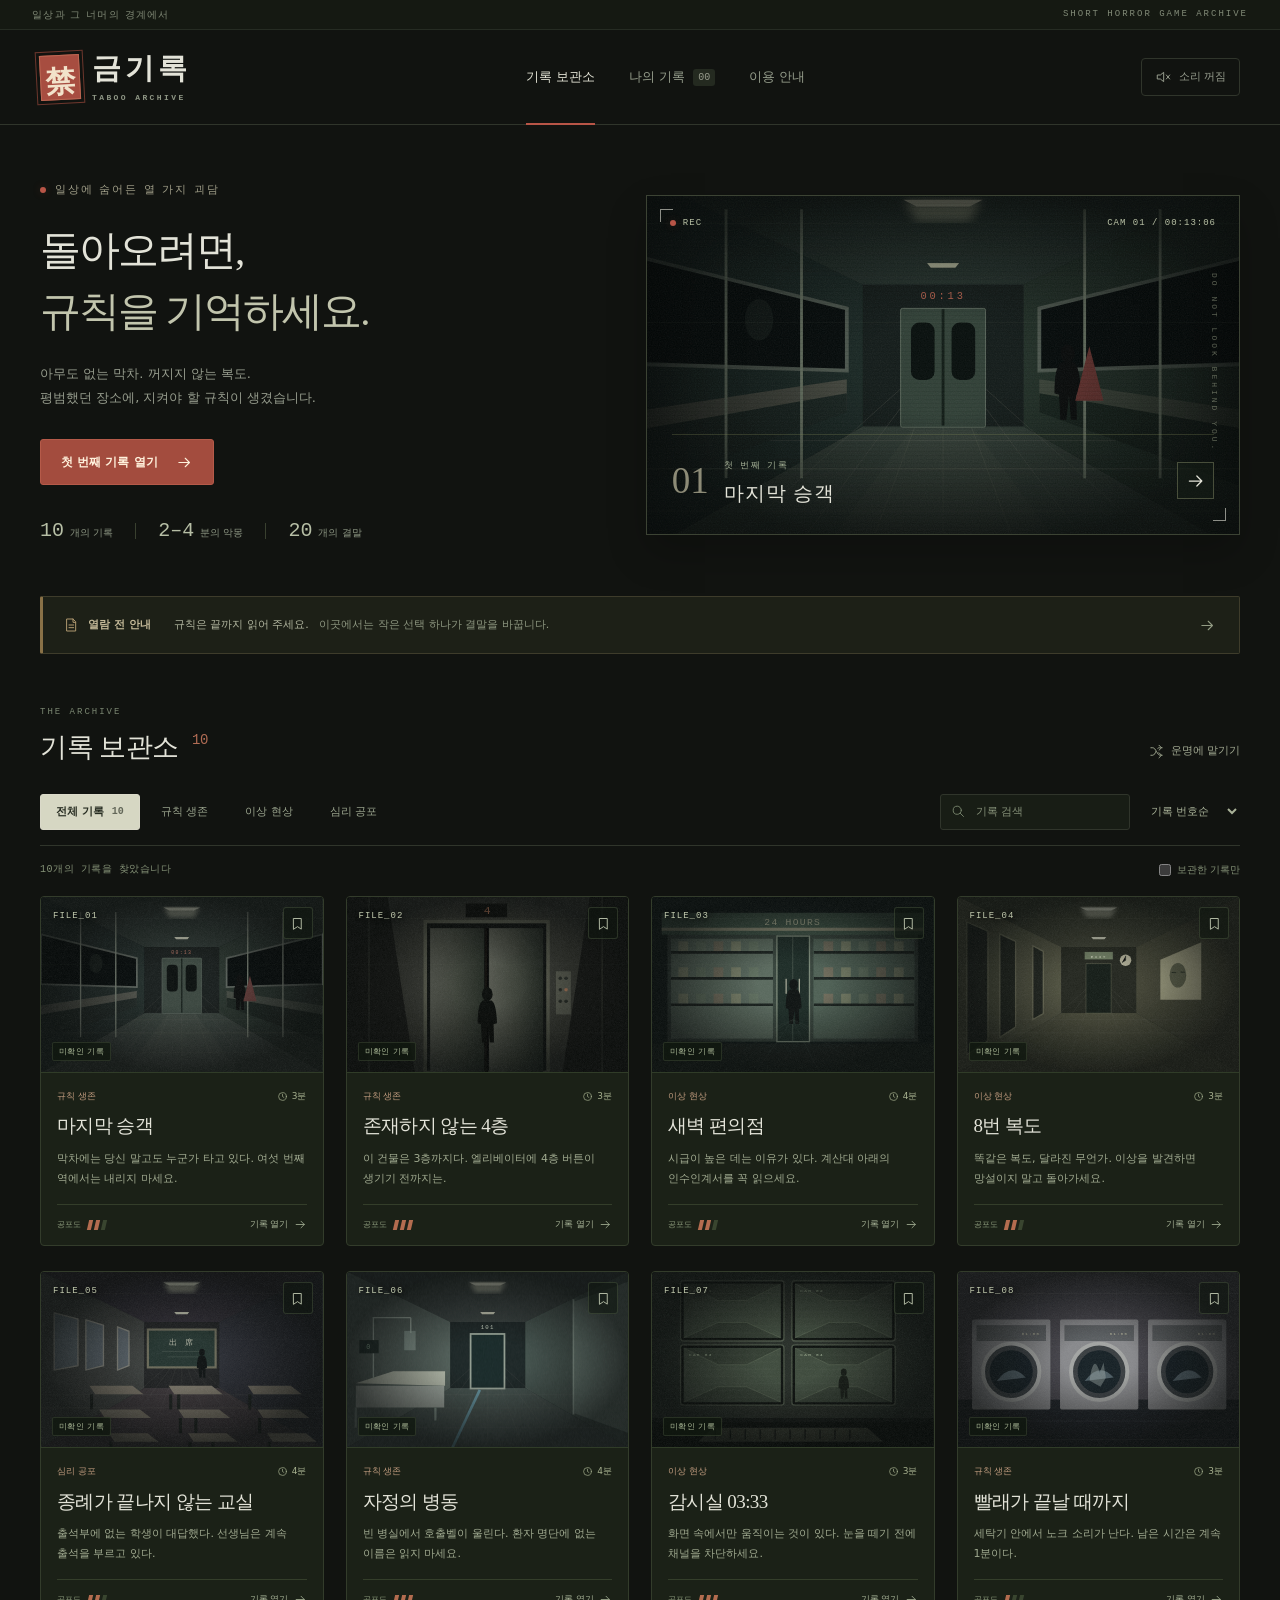
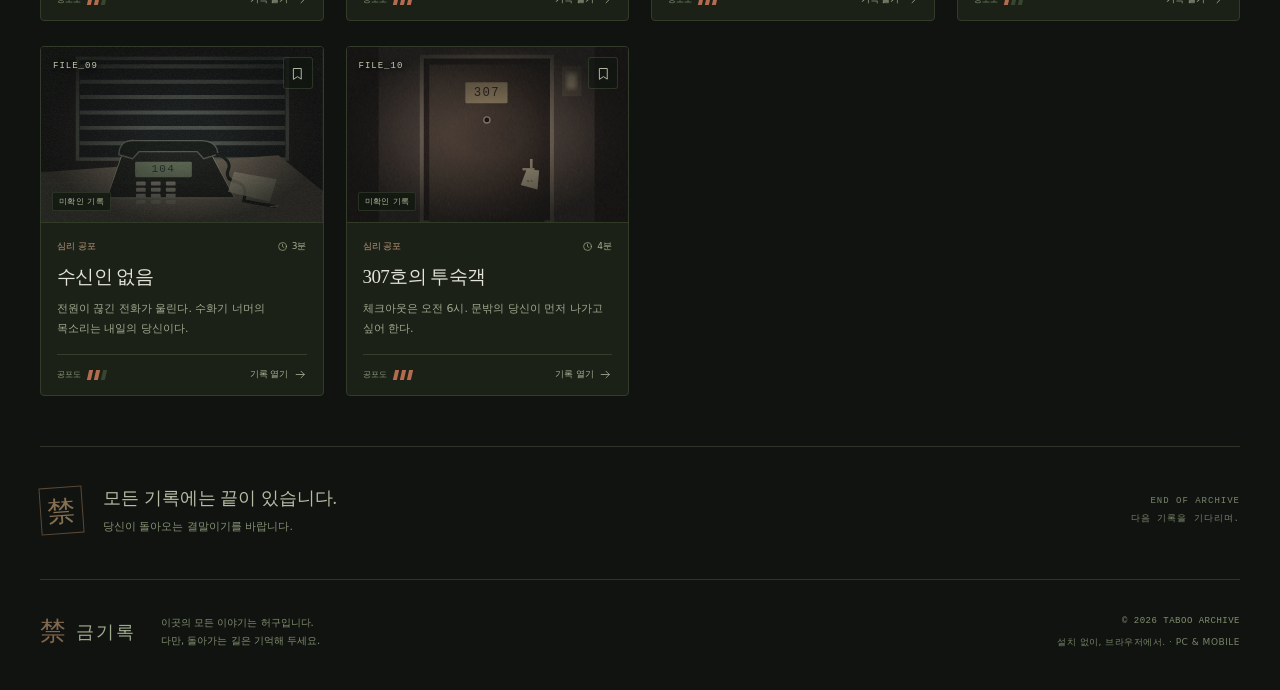
==== play.html @ 71f7e5e2 "Publish Taboo Archive with ten short horror games" ====
<!doctype html>
<html lang="ko">
<head>
  <meta charset="UTF-8">
  <meta name="viewport" content="width=device-width, initial-scale=1">
  <meta name="theme-color" content="#111210">
  <meta name="description" content="금기록. 돌아오려면 규칙을 기억하세요. 설치 없이 즐기는 열 가지 짧은 나폴리탄 공포게임.">
  <title>금기록 — 돌아오려면, 규칙을 기억하세요.</title>
  <link rel="icon" href="data:image/svg+xml,%3Csvg%20xmlns%3D%22http%3A%2F%2Fwww.w3.org%2F2000%2Fsvg%22%20viewBox%3D%220%200%2064%2064%22%3E%3Crect%20width%3D%2264%22%20height%3D%2264%22%20rx%3D%2212%22%20fill%3D%22%23171916%22%2F%3E%3Crect%20x%3D%2210%22%20y%3D%2210%22%20width%3D%2244%22%20height%3D%2244%22%20rx%3D%222%22%20fill%3D%22%23a4493d%22%2F%3E%3Ctext%20x%3D%2232%22%20y%3D%2243%22%20fill%3D%22%23eee5cf%22%20font-size%3D%2234%22%20text-anchor%3D%22middle%22%20font-family%3D%22serif%22%3E%E7%A6%81%3C%2Ftext%3E%3C%2Fsvg%3E%0A">
  <style>@charset "UTF-8";
:root{color-scheme:dark;--bg:#111310;--panel:#191c17;--paper:#d7d2bd;--text:#e3e3d8;--muted:#969c8d;--dim:#777f70;--line:#30352b;--red:#b85547;--red-bright:#d27461;--serif:"Noto Serif KR","Batang","바탕",Georgia,serif;--sans:"Pretendard","Noto Sans KR","Malgun Gothic",system-ui,sans-serif;--mono:Consolas,"Courier New",monospace}
*{box-sizing:border-box}
html{scroll-behavior:smooth;scroll-padding-top:24px}
body{margin:0;background:var(--bg);color:var(--text);font-family:var(--sans);font-size:14px;line-height:1.7;word-break:keep-all;overflow-wrap:anywhere}
button,input,select{font:inherit}
button,a,input,select,summary{-webkit-tap-highlight-color:transparent}
button,a{touch-action:manipulation}
button{color:inherit;cursor:pointer}
a{color:inherit;text-decoration:none}
button{border:0;background:none}
button:disabled{cursor:default;opacity:.4}
button:not(:disabled),a{transition:color .18s,background .18s,border-color .18s,transform .18s}
button:focus-visible,a:focus-visible,input:focus-visible,select:focus-visible,summary:focus-visible{outline:2px solid var(--red-bright);outline-offset:5px}
[tabindex="-1"]:focus{outline:none}
[hidden]{display:none!important}
::selection{background:#743b34;color:#fff}
h1,h2,h3,p{margin:0}
.icon{width:20px;height:20px;flex-shrink:0;vertical-align:middle}
.sr-only{position:absolute;width:1px;height:1px;padding:0;margin:-1px;overflow:hidden;clip:rect(0,0,0,0);white-space:nowrap;border:0}
.skip-link{position:fixed;top:-100px;left:12px;z-index:100;background:var(--paper);color:#111;padding:12px}.skip-link:focus{top:12px}
.topline{height:30px;border-bottom:1px solid #262c23;padding:0 max(32px,calc((100vw - 1240px)/2));display:flex;justify-content:space-between;align-items:center;color:#818a77;font-size:10px;letter-spacing:1.3px;background:#151912}.topline span:last-child{font-family:var(--mono);font-size:9px;letter-spacing:2px}
.site-header{border-bottom:1px solid var(--line)}
.header-inner{max-width:1240px;margin:auto;min-height:94px;display:flex;align-items:center;justify-content:space-between;gap:36px}
.brand{display:flex;gap:12px;align-items:center;flex-shrink:0}.brand-seal{width:40px;height:45px;display:grid;place-items:center;background:#a74d40;color:#f2e2ca;font-family:var(--serif);font-weight:700;font-size:30px;transform:rotate(-3deg);border:1px solid #bb6753;outline:1px solid #6e372d;outline-offset:3px}.brand-name{display:block;font-family:var(--serif);font-size:29px;font-weight:700;line-height:1.15;letter-spacing:4px}.brand-name small{display:block;font-family:var(--mono);font-size:8px;color:#8f9785;letter-spacing:2.4px;margin-top:8px}
.main-nav{display:flex;gap:34px;align-items:center;height:94px}.main-nav>a,.main-nav>button{display:flex;align-items:center;gap:8px;height:100%;padding:0;font-size:13px;color:#969e8c;position:relative}.main-nav .active{color:#e5e5d7}.main-nav .active:after{content:"";position:absolute;bottom:-1px;left:0;right:0;height:2px;background:var(--red)}.main-nav>button:hover,.main-nav>a:hover{color:var(--text)}.main-nav #collection-count{font-family:var(--mono);color:#979b8c;font-size:10px;background:#242a20;border-radius:3px;padding:0 5px}
.sound-button{border:1px solid var(--line);padding:9px 13px;border-radius:4px;font-size:11px;display:flex;gap:8px;align-items:center;color:var(--muted)}.sound-button .icon{width:16px;height:16px}.sound-button[aria-pressed="true"]{color:var(--paper);border-color:#7b5643}.sound-button:hover{background:#23271e}
.home-wrap{max-width:1240px;margin:auto}.hero{display:grid;grid-template-columns:1fr 1.05fr;gap:60px;align-items:center;padding:56px 0 48px}.eyebrow{font-family:var(--mono);font-size:10px;letter-spacing:2px;color:var(--muted);display:flex;align-items:center;gap:9px}.hero-copy>.eyebrow{font-family:var(--sans);font-size:11px;letter-spacing:2px;color:#a19f89}.red-dot{display:inline-block;width:6px;height:6px;flex-shrink:0;border-radius:50%;background:var(--red);box-shadow:0 0 9px #b24e3c35}.hero h1{font-family:var(--serif);font-size:47px;letter-spacing:-2px;font-weight:500;line-height:1.5;margin:20px 0 19px}.hero h1 em{font-style:normal;color:#c2c5ad}.hero-copy>p{font-size:13px;line-height:1.9;color:var(--muted)}.hero-actions{display:flex;align-items:center;gap:18px;margin-top:28px}.button{display:inline-flex;align-items:center;justify-content:center;gap:18px;min-height:45px;padding:12px 20px;border:1px solid transparent;border-radius:3px;font-size:12px;font-weight:600}.button .icon{width:17px;height:17px}.primary{background:#a34c3e;border-color:#b55a49;color:#fff1dc}.primary:hover:not(:disabled){background:#b85c49;box-shadow:0 4px 20px #0003}.secondary{background:#262d21;border-color:#46503c;color:#d3d8c3}.secondary:hover:not(:disabled){background:#35402c;border-color:#6f775f}.full{width:100%}.hero-note{font-size:10px;color:#858d7b;display:flex;align-items:center;gap:6px}.hero-note .icon{width:13px;height:13px}.hero-stats{display:flex;align-items:center;gap:22px;margin-top:29px}.hero-stats>div{display:flex;align-items:baseline;gap:6px}.hero-stats strong{font-family:var(--mono);font-size:20px;font-weight:400;color:#b6bea5}.hero-stats span:not(.stat-divider){font-size:10px;color:#8c9582}.stat-divider{height:16px;width:1px;background:#39402f}
.hero-visual{position:relative;height:363px;overflow:hidden;border:1px solid #3c4334;box-shadow:0 18px 38px #0003;background:#202d24}.scene-art{display:block;width:100%;height:100%}.hero-visual>.scene-art{position:absolute;inset:0;filter:brightness(.9);transform:scale(1.02)}.hero-visual:after{content:"";position:absolute;inset:0;pointer-events:none;background:repeating-linear-gradient(transparent 0px,transparent 3px,#05080522 4px);box-shadow:inset 0 0 90px #0007}.hero-image-top{position:absolute;z-index:1;top:20px;left:23px;right:23px;display:flex;justify-content:space-between;color:#b9c1a5;font-family:var(--mono);font-size:9px;letter-spacing:1px}.hero-image-top>span:first-child{display:flex;align-items:center;gap:7px}.crosshair{position:absolute;width:13px;height:13px;z-index:1;border-color:#969e77;opacity:.6}.top-left{left:13px;top:13px;border-top:1px solid;border-left:1px solid}.bottom-right{right:13px;bottom:13px;border-bottom:1px solid;border-right:1px solid}.hero-annotation{position:absolute;z-index:2;left:25px;right:25px;bottom:24px;display:flex;align-items:center;gap:15px;border-top:1px solid #777d514f;padding-top:17px}.hero-annotation>span{font-family:var(--serif);font-size:37px;line-height:1;color:#c3bea2;opacity:.7}.hero-annotation small{font-size:9px;color:#a3af95;letter-spacing:2px}.hero-annotation strong{display:block;font-family:var(--serif);font-size:20px;font-weight:400;letter-spacing:1px}.hero-annotation a{margin-left:auto;width:37px;height:37px;border:1px solid #787e5f88;display:grid;place-items:center;background:#171e1677}.hero-annotation a:hover{background:#4b4430}.image-side-note{position:absolute;right:18px;top:77px;writing-mode:vertical-rl;font-family:var(--mono);color:#9fa78d;font-size:8px;letter-spacing:3px;opacity:.65}
.notice{display:flex;gap:23px;align-items:center;min-height:58px;border:1px solid #3e3c2b;border-left:3px solid #897147;border-radius:2px;background:#1d2017;padding:12px 20px}.notice-label{display:flex;gap:9px;align-items:center;font-size:11px;font-weight:600;white-space:nowrap;color:#c3b898}.notice-label .icon{width:16px;height:16px;color:#ae976e}.notice p{font-size:11px;color:#b1b59f}.notice p span{color:#8d9680;margin-left:7px}.notice>button{margin-left:auto;padding:3px;color:#939c84}.notice>button .icon{width:17px;height:17px}
.archive{padding-top:51px}.section-heading{display:flex;justify-content:space-between;align-items:flex-end;gap:16px;margin-bottom:27px}.section-heading .eyebrow{font-size:9px;letter-spacing:2px;color:#7a8671;margin-bottom:8px}.section-heading h2{font-family:var(--serif);font-size:27px;font-weight:500;letter-spacing:-.5px;line-height:1.4}.section-heading h2 span{font-family:var(--mono);font-size:14px;color:#b16c54;vertical-align:top;margin-left:7px;line-height:1.7}.random-button{display:flex;align-items:center;gap:7px;color:#a1a891;font-size:11px;padding:6px 0}.random-button .icon{width:15px;height:15px}.random-button:hover{color:#e2ddc6}
.archive-toolbar{display:flex;justify-content:space-between;gap:16px;padding-bottom:15px;border-bottom:1px solid var(--line)}.filter-tabs{display:flex;gap:5px;flex-wrap:wrap}.filter-tabs>button{border:1px solid transparent;padding:8px 15px;border-radius:3px;font-size:11px;color:#9ba58e;display:flex;align-items:center;gap:8px}.filter-tabs>button.selected{background:#d6d7c3;color:#252b20;border-color:#dad9c9;font-weight:700}.filter-tabs>button:not(.selected):hover{background:#252c20}.filter-tabs>button span{font-family:var(--mono);font-size:10px;opacity:.65}.catalog-tools{display:flex;gap:14px;align-items:center}.search-box{display:flex;align-items:center;gap:8px;border:1px solid var(--line);padding:7px 10px;border-radius:3px;background:#181d15;max-width:190px}.search-box .icon{width:15px;height:15px;color:#79866d}.search-box input{width:100%;min-width:0;border:none;background:none;color:var(--text);font-size:11px;outline:none}.search-box:focus-within{border-color:#9d634d}.search-box input::placeholder{color:#859078}.sort-label select{background:var(--bg);color:#a9b298;border:0;padding:6px 3px;font-size:11px;cursor:pointer}.filter-summary{display:flex;align-items:center;justify-content:space-between;padding:15px 0 18px;gap:12px;color:#849176;font-size:10px}.filter-summary p{font-family:var(--mono);letter-spacing:.5px}.saved-filter{display:flex;gap:6px;align-items:center;cursor:pointer}.saved-filter input{accent-color:#ae5e46;width:12px;height:12px;margin:0}
.game-grid{display:grid;grid-template-columns:repeat(4,minmax(0,1fr));gap:25px 22px}.game-card{border:1px solid #333c2b;border-radius:4px;background:#1b2117;overflow:hidden;position:relative;transition:border-color .2s,transform .2s,box-shadow .2s}.game-card:hover{border-color:#727d5c;transform:translateY(-4px);box-shadow:0 14px 24px #0002}.card-picture{position:relative;aspect-ratio:1.6;overflow:hidden;background:#162016;border-bottom:1px solid #303c28}.art-link{display:block;width:100%;height:100%}.card-picture .scene-art{transition:transform .6s,filter .6s;filter:saturate(.7)}.game-card:hover .scene-art{transform:scale(1.055);filter:saturate(.95) brightness(1.15)}.file-number{position:absolute;top:12px;left:12px;color:#c1c9ad;font-family:var(--mono);font-size:9px;letter-spacing:1px;text-shadow:1px 1px 5px #000}.bookmark-button{display:grid;place-items:center;width:30px;height:32px;background:#10170f88;color:#b9c2aa;border:1px solid #74866444;border-radius:3px}.bookmark-button:hover,.bookmark-button.saved{color:#e4b68c;background:#463a25cc;border-color:#a08a5799}.bookmark-button.saved .icon{fill:#80633e88}.bookmark-button .icon{width:15px;height:15px}.card-picture .bookmark-button{position:absolute;right:10px;top:10px}.card-status{position:absolute;left:11px;bottom:11px;font-size:8px;letter-spacing:.4px;padding:2px 6px;background:#11190fbf;color:#acba98;border:1px solid #7d8a6338;border-radius:2px;pointer-events:none}.card-status.is-clear{color:#beca8b;background:#2b3c20e6}.picture-arrow{position:absolute;right:13px;bottom:11px;color:#d5d9ba;opacity:0;transform:translateX(-5px);transition:.2s;pointer-events:none}.game-card:hover .picture-arrow{opacity:1;transform:none}.card-body{padding:16px 16px 13px}.card-meta{display:flex;align-items:center;justify-content:space-between;font-size:9px;color:#a7b18f;margin-bottom:8px}.card-meta>span:first-child{color:#c19c7f}.card-meta>span:last-child{display:flex;align-items:center;gap:4px}.card-meta .icon{width:11px;height:11px}.card-body h3{font-family:var(--serif);font-size:19px;font-weight:500;line-height:1.45;letter-spacing:-.6px;margin-bottom:9px}.card-body h3 a:after{content:"";position:absolute;inset:0;z-index:1}.card-picture .bookmark-button{z-index:2}.card-body>p{font-size:11px;color:#a0aa90;line-height:1.8;min-height:40px;display:-webkit-box;-webkit-line-clamp:2;-webkit-box-orient:vertical;overflow:hidden}.card-bottom{margin-top:15px;padding-top:12px;border-top:1px solid #343e2a;display:flex;align-items:center;justify-content:space-between;gap:8px}.fear{display:flex;align-items:center;gap:3px}.fear-label{font-size:8px;color:#8a997a;margin-right:4px}.fear i{display:block;width:4px;height:10px;background:#39452f;transform:skew(-13deg)}.fear i.filled{background:#b36c4f}.play-link{display:flex;align-items:center;gap:5px;font-size:9px;color:#a7b397}.play-link .icon{width:13px;height:13px}
.archive-bottom{border-top:1px solid var(--line);margin-top:50px;padding:36px 0 42px;display:flex;gap:20px;align-items:center}.seal-outline{display:grid;place-items:center;border:1px solid #5b4936;color:#867052;width:43px;height:47px;font-family:var(--serif);font-size:28px;transform:rotate(-4deg)}.archive-bottom h2{font-family:var(--serif);font-size:18px;font-weight:400;color:#b6bda5;margin-bottom:4px}.archive-bottom p{font-size:11px;color:#859274}.bottom-label{margin-left:auto;font-family:var(--mono);font-size:9px;letter-spacing:1px;line-height:2;color:#79866c;text-align:right}.site-footer{border-top:1px solid var(--line);max-width:1240px;margin:auto;padding:30px 0 36px;display:flex;align-items:center;gap:25px;color:#82916f}.footer-brand{font-family:var(--serif);font-size:26px;color:#81674d;display:flex;align-items:center;gap:10px}.footer-brand span{font-size:18px;color:#9faa8c;letter-spacing:2px}.site-footer p{font-size:10px;line-height:1.8}.site-footer>div{margin-left:auto;text-align:right;font-family:var(--mono);font-size:9px;letter-spacing:.5px}.site-footer small{display:block;font-family:var(--sans);font-size:9px;margin-top:6px;color:#778567}
.empty-state{grid-column:1/-1;text-align:center;border:1px dashed #445237;padding:55px 20px;color:var(--muted)}.empty-state>span{display:block;font-family:var(--serif);font-size:38px;color:#ad7d5a}.empty-state h3{font-size:17px;font-weight:500;margin:8px 0}.empty-state p{font-size:12px;margin-bottom:20px}.loading,.noscript{padding:70px;text-align:center}.storage-warning{background:#3d3020;color:#e4d2a8;padding:12px 24px;font-size:12px;text-align:center}.toast{position:fixed;bottom:24px;left:50%;transform:translateX(-50%);background:#d9d8be;color:#222a1c;border:1px solid #ede7cd;border-radius:4px;padding:11px 22px;font-size:12px;box-shadow:0 6px 30px #0006;z-index:30;max-width:calc(100vw - 32px);text-align:center}
/* The playable archive: a screen and the paper rules always within reach. */
.game-wrap{max-width:1140px;margin:auto;padding:29px 0 55px}.game-breadcrumb{display:flex;justify-content:space-between;align-items:center;color:#95a480;font-size:11px;margin-bottom:26px;gap:16px}.game-breadcrumb a{display:flex;gap:7px;align-items:center}.game-breadcrumb a:hover{color:#e4e0c7}.game-breadcrumb .icon{width:15px;height:15px}.game-breadcrumb>span{font-family:var(--mono);font-size:9px;letter-spacing:1px;color:#7e9069}.game-heading{display:flex;align-items:center;justify-content:space-between;margin-bottom:25px}.game-heading h1{font-family:var(--serif);font-weight:500;font-size:32px;letter-spacing:-1px;margin-top:7px}.game-heading .eyebrow{font-family:var(--sans);font-size:10px;color:#b29272;letter-spacing:1px}.game-heading .eyebrow span{color:#58644b;margin:0 3px}.game-heading .bookmark-button{width:38px;height:40px}.game-layout{display:grid;grid-template-columns:minmax(0,1fr) 315px;gap:30px;align-items:start}.game-stage{aspect-ratio:1.9;position:relative;overflow:hidden;border:1px solid #48513a;border-bottom:none;background:#19231a}.game-stage:after{content:"";pointer-events:none;position:absolute;inset:0;background:repeating-linear-gradient(transparent,transparent 3px,#090f0720 4px);box-shadow:inset 0 0 50px #02060277}.game-stage>.scene-art{position:absolute;inset:0}.stage-top,.stage-bottom{position:absolute;z-index:1;left:18px;right:18px;display:flex;align-items:center;justify-content:space-between;gap:10px;color:#c1caad;font-size:9px;letter-spacing:1px;text-shadow:1px 2px 5px #000;font-family:var(--mono)}.stage-top{top:15px}.stage-top>span:first-child{display:flex;align-items:center;gap:7px}.stage-top>span:last-child{font-family:var(--sans);font-size:10px}.stage-bottom{bottom:15px;color:#aab895}.stage-finished .scene-art{filter:saturate(.45)}.progress-track{height:3px;background:#2e3c26}.progress-track>span{display:block;height:100%;background:#ac6d4b;transition:width .4s}.story-panel{border:1px solid #394730;border-top:none;background:#1b2418;padding:30px}.story-panel>.eyebrow{font-size:9px;color:#a39371;letter-spacing:2px;margin-bottom:12px}.story-panel h2{font-family:var(--serif);font-weight:500;font-size:24px;line-height:1.5;letter-spacing:-.5px;margin-bottom:17px}.story-text{font-size:14px;line-height:2;color:#bac5a8;margin-bottom:24px}.intro-note{padding:13px 15px;background:#27301f;border:1px solid #414b32;color:#abbc93;font-size:11px;display:flex;align-items:flex-start;gap:9px;margin:25px 0 20px}.intro-note .icon{width:16px;height:16px;margin-top:2px}.control-note{font-size:10px;color:#8b9c76;text-align:center;margin-top:14px}.game-bottom-note{font-size:10px;color:#91a079;margin-top:14px;display:flex;align-items:center;gap:7px;flex-wrap:wrap}.game-bottom-note .icon{width:14px;height:14px}.game-bottom-note .text-button{margin-left:auto}.text-button{font-size:11px;color:#a7b88e;text-decoration:underline;text-underline-offset:4px;padding:4px 0}.text-button:hover:not(:disabled){color:#e0dfbb}
.rules-panel details{border:1px solid #666449;background:#d2cbb0;color:#323b28}.rules-panel summary{padding:13px 18px;display:flex;align-items:center;gap:9px;font-size:12px;font-weight:600;cursor:pointer;list-style:none;border-bottom:1px solid #a8a082;background:#c3bea3}.rules-panel summary::-webkit-details-marker{display:none}.rules-panel summary>.icon{width:16px;height:16px}.rules-panel summary>span{margin-left:auto;font-size:20px;line-height:1}.rules-panel details:not([open]) summary>span{font-size:0}.rules-panel details:not([open]) summary>span:after{content:"+";font-size:20px}.rule-sheet{padding:25px 24px 55px;position:relative;background:repeating-linear-gradient(transparent,transparent 27px,#756c4010 28px)}.paper-label{font-family:var(--mono);font-size:9px;letter-spacing:1px;color:#6b6a4d}.rule-sheet h2{font-family:var(--serif);font-size:21px;line-height:1.6;margin:17px 0 20px;font-weight:700}.rule-sheet h2 em{font-style:normal;font-weight:400;font-size:18px;color:#695b3d}.rule-sheet ol{padding:0;margin:0;list-style:none;counter-reset:rule}.rule-sheet li{counter-increment:rule;position:relative;padding-left:25px;margin:0 0 20px;font-size:12px;line-height:1.9;color:#3e462e}.rule-sheet li:before{content:counter(rule,decimal-leading-zero);position:absolute;left:0;top:3px;font-family:var(--mono);font-size:10px;color:#8f4a37}.rule-footnote{border-top:1px dashed #8a8768;padding-top:15px;font-size:10px;line-height:1.9;color:#696c50}.paper-stamp{position:absolute;bottom:10px;right:20px;transform:rotate(-9deg);border:2px solid #a45b4688;padding:3px 9px;font-family:var(--serif);font-size:13px;font-weight:700;color:#a45b46aa;letter-spacing:3px}
.choice-list{display:grid;gap:9px}.choice-button{display:flex;align-items:center;gap:15px;text-align:left;width:100%;padding:15px 17px;border:1px solid #4c5b3b;background:#242f1e;border-radius:3px;font-size:12px;line-height:1.7;min-height:54px;color:#d0dac0}.choice-button:hover{background:#38452a;border-color:#889663}.choice-number{font-family:var(--mono);font-size:10px;color:#94a379;min-width:18px}.choice-button>.icon{margin-left:auto;width:16px;height:16px;color:#9eac83}.evidence-row{display:flex;flex-wrap:wrap;gap:12px;margin:-2px 0 24px}.evidence-row>div{background:#131e12;border:1px solid #3c4d2e;padding:11px 17px;flex:1;min-width:110px}.evidence-row small{display:block;color:#9ba984;font-size:10px;margin-bottom:4px}.evidence-row strong{font-family:var(--mono);font-weight:400;font-size:16px;color:#dbd7af}.code-form>label,.control-label{display:block;font-size:11px;color:#aebd96;margin-bottom:12px}.code-form>div{display:flex;gap:12px}.code-form input{min-width:0;flex:1;width:100%;border:1px solid #6e7952;background:#111e12;color:#e4d6aa;letter-spacing:12px;font-size:28px;line-height:1.5;padding:8px 15px;font-family:var(--mono)}.code-form input::placeholder{color:#6b7b52;opacity:1}.code-form>p{font-size:10px;color:#9aa983;margin-top:10px}.sequence-slots{display:flex;gap:7px;margin-bottom:18px}.sequence-slots>span{flex:1;min-height:44px;display:grid;place-items:center;border:1px dashed #5b6a45;background:#15200f;color:#869a6b;font-size:11px}.sequence-slots>span.entered{color:#ebdbb4;border-style:solid;border-color:#9e8752;background:#383b22}.sequence-buttons{display:flex;flex-wrap:wrap;gap:8px}.sequence-buttons>button{min-width:54px;flex:1;padding:12px 14px}.sequence-actions{display:flex;align-items:center;justify-content:space-between;margin-top:20px;gap:15px}.inspect-grid{display:grid;grid-template-columns:repeat(2,minmax(0,1fr));gap:10px}.inspect-button{padding:14px;text-align:left;background:#25331e;border:1px solid #4a6036;font-size:13px;color:#c2d3aa;border-radius:3px}.inspect-button>span{display:flex;align-items:center;justify-content:space-between;color:#91a676;font-family:var(--mono);font-size:9px;margin-bottom:9px}.inspect-button .icon{width:17px;height:17px}.inspect-button.selected{background:#44432a;border-color:#b19b60;color:#efe3c0}.inspect-button:hover{border-color:#b1ba87}.inspection-detail{margin:16px 0;padding:16px 18px;background:#141e11;border-left:2px solid #9f9060;min-height:80px;color:#becba6;font-size:12px;line-height:1.9}.feedback-label{color:#becb8f!important}.feedback-label .icon{width:14px;height:14px}.ending{position:relative;text-align:center;padding:15px 0 4px}.ending-stamp{display:table;margin:0 auto 20px;color:#b2c28b;border:2px solid #95ac63;padding:7px 18px;letter-spacing:4px;font-family:var(--serif);font-size:22px;transform:rotate(-5deg);opacity:.9}.lost .ending-stamp{color:#d39375;border-color:#c87c5c}.ending>.eyebrow{justify-content:center;font-size:9px;color:#9bab80;margin:0 0 12px}.ending h2{font-size:28px}.ending .story-text{max-width:510px;margin-left:auto;margin-right:auto}.ending .failure-reason{color:#d1b396}.ending-record{padding:12px 0;border-top:1px solid #455335;border-bottom:1px solid #455335;font-size:11px;color:#a7b790;display:flex;align-items:center;justify-content:center;gap:8px}.ending-record .icon{width:14px;height:14px}.ending-actions{display:flex;justify-content:center;gap:10px;margin-top:23px}.ending-home{display:inline-block;margin-top:18px;color:#a0b282;font-size:11px;text-decoration:underline;text-underline-offset:4px}
dialog{border:1px solid #616c4a;background:#1d2719;color:var(--text);width:min(590px,calc(100vw - 32px));max-height:85dvh;padding:25px 30px 30px;border-radius:5px;box-shadow:0 25px 100px #0008;overflow-y:auto}dialog::backdrop{background:#050904cb;backdrop-filter:blur(5px)}.dialog-top{display:flex;align-items:center;justify-content:space-between;margin-bottom:13px}.dialog-top .eyebrow{font-size:9px;color:#a4ae89}.icon-button{font-size:30px;font-weight:300;width:35px;height:35px;line-height:1;border:1px solid #495738;border-radius:3px;color:#b7c69d}.icon-button:hover{background:#3b472b}dialog h2{font-family:var(--serif);font-size:26px;font-weight:500;margin-bottom:18px}dialog p{font-size:12px;color:#b2c19a;line-height:1.9}.about-list{list-style:none;padding:0;margin:20px 0}.about-list li{border-top:1px solid #415231;padding:15px 0}.about-list strong{display:block;font-size:12px;font-weight:600;color:#d5dbbb;margin-bottom:5px}.about-list span{font-size:11px;color:#adbd94;line-height:1.8}.small-copy{font-size:10px!important;color:#98a77d!important}.dialog-actions{display:flex;gap:12px;margin-top:23px}.collection-stats{display:flex;gap:35px;border-bottom:1px solid #425332;padding-bottom:20px;margin-bottom:6px}.collection-stats strong{display:block;font-family:var(--mono);font-size:31px;font-weight:400;color:#c6cdab}.collection-stats small{font-size:12px;margin-left:4px;color:#889f71}.collection-stats span{font-size:10px;color:#a3b78a}.collection-item{display:flex;gap:15px;align-items:center;border-bottom:1px solid #3a4c2b;padding:13px 0;font-size:12px}.collection-item:hover{background:#2d3c22}.collection-number{font-family:var(--mono);font-size:11px;color:#a59875}.collection-item>span:nth-child(2){flex:1}.collection-item small{display:block;font-size:9px;color:#9ab17e;margin-top:3px}.collection-item>div{display:flex;gap:5px}.ending-dot{padding:3px 6px;font-size:8px;color:#899877;border:1px solid #445535;border-radius:2px}.found-good{border-color:#839a56;background:#3d512a;color:#d0e3a9}.found-lost{border-color:#a16d4d;background:#5c3e28;color:#efbd94}
@media(min-width:1500px){.hero{gap:75px}.hero-visual{height:380px}.hero h1{font-size:49px}}
@media(max-width:1320px){.header-inner,.home-wrap,.site-footer{margin-left:40px;margin-right:40px}.game-wrap{margin-left:40px;margin-right:40px}.hero{gap:40px}.hero h1{font-size:41px}.hero-note{display:none}.hero-visual{height:340px}}
@media(max-width:1050px){.hero{gap:30px}.hero h1{font-size:34px}.hero-visual{height:310px}.hero-stats{gap:13px}.game-grid{grid-template-columns:repeat(3,minmax(0,1fr))}.main-nav{gap:22px}.notice p span{display:none}.game-layout{grid-template-columns:minmax(0,1fr) 280px;gap:20px}.rule-sheet{padding-left:20px;padding-right:20px}.story-panel{padding:24px}.archive-toolbar{flex-wrap:wrap}.catalog-tools{margin-left:auto}.search-box{max-width:160px}}
@media(max-width:760px){.topline{padding:0 22px;height:27px}.topline span:last-child{font-size:7px;letter-spacing:1px}.header-inner,.home-wrap,.site-footer{margin-left:22px;margin-right:22px}.header-inner{gap:16px;min-height:82px;flex-wrap:wrap;position:relative;padding-bottom:40px;padding-top:18px}.brand-seal{width:29px;height:34px;font-size:23px}.brand{gap:10px}.brand-name{font-size:25px}.brand-name small{font-size:7px;letter-spacing:1.7px;margin-top:5px}.main-nav{position:absolute;bottom:0;left:0;right:0;height:37px;gap:27px}.main-nav>a,.main-nav>button{font-size:11px}.sound-button{margin-left:auto;padding:7px 10px;font-size:10px}.hero{grid-template-columns:1fr;gap:29px;padding:31px 0 29px}.hero-copy>.eyebrow{font-size:10px;letter-spacing:1.4px}.hero h1{font-size:38px;line-height:1.45;margin:17px 0 15px;letter-spacing:-1.7px}.hero-copy>p{font-size:12px}.hero-actions{margin-top:21px;gap:12px}.hero-note{display:flex;font-size:9px}.hero-stats{gap:21px;margin-top:24px}.hero-stats strong{font-size:19px}.hero-stats span:not(.stat-divider){font-size:9px}.hero-visual{height:auto;aspect-ratio:1.8}.hero-annotation{left:19px;right:19px;bottom:18px;padding-top:10px}.hero-annotation>span{font-size:30px}.hero-annotation strong{font-size:18px}.hero-annotation small{font-size:8px}.hero-image-top{font-size:8px;top:17px;left:17px;right:17px}.image-side-note{font-size:7px;top:50px}.notice{padding:12px;gap:12px;min-height:55px}.notice-label{font-size:10px;gap:5px}.notice-label .icon{width:14px;height:14px}.notice p{font-size:10px;line-height:1.6}.notice>button{padding:0}.archive{padding-top:32px}.section-heading{margin-bottom:21px}.section-heading h2{font-size:25px}.section-heading .eyebrow{font-size:8px}.random-button{font-size:10px}.archive-toolbar{gap:12px;padding-bottom:13px}.filter-tabs{width:100%;gap:4px;justify-content:space-between}.filter-tabs>button{padding:7px 9px;font-size:10px;gap:4px}.catalog-tools{width:100%;margin-left:0;justify-content:space-between}.search-box{max-width:none;flex:1}.sort-label select{font-size:10px}.filter-summary{padding:12px 0 14px;font-size:9px}.game-grid{grid-template-columns:repeat(2,minmax(0,1fr));gap:17px 12px}.card-body{padding:11px 11px 10px}.card-body h3{font-size:17px;letter-spacing:-.6px;margin-bottom:7px;min-height:25px}.card-body>p{font-size:10px;line-height:1.8;min-height:36px}.card-meta{font-size:8px;margin-bottom:7px}.card-picture{aspect-ratio:1.35}.file-number{font-size:8px;top:9px;left:9px}.card-picture .bookmark-button{width:26px;height:28px;right:7px;top:7px}.card-picture .bookmark-button .icon{width:13px;height:13px}.card-status{font-size:7px;bottom:8px;left:8px;padding:1px 4px}.card-bottom{margin-top:11px;padding-top:9px;gap:4px}.fear-label{font-size:7px;margin-right:2px}.fear i{width:3px;height:8px;gap:2px}.play-link{font-size:8px;gap:3px}.play-link .icon{width:11px;height:11px}.archive-bottom{margin-top:31px;gap:15px;padding:29px 0}.archive-bottom h2{font-size:15px}.archive-bottom p{font-size:10px}.bottom-label{display:none}.seal-outline{width:33px;height:39px;font-size:24px}.site-footer{flex-wrap:wrap;gap:15px;padding-top:23px;padding-bottom:25px}.site-footer>div{width:100%;margin-left:0;text-align:left;display:flex;justify-content:space-between;gap:12px;font-size:8px}.site-footer small{margin-top:0;font-size:8px}.site-footer p{font-size:9px}.footer-brand{font-size:25px}.footer-brand span{font-size:17px}.game-wrap{margin-left:20px;margin-right:20px;padding-top:22px}.game-breadcrumb{font-size:10px;margin-bottom:20px}.game-breadcrumb>span{font-size:8px;max-width:145px;text-align:right}.game-heading h1{font-size:28px}.game-heading{margin-bottom:20px}.game-layout{grid-template-columns:1fr;gap:20px}.rules-panel{grid-row:1}.rules-panel details{background:#d2cbb0}.rules-panel summary{padding:11px 15px}.rule-sheet{padding:18px 20px 43px}.rule-sheet h2{font-size:18px;margin:10px 0 15px}.rule-sheet h2 br{display:none}.rule-sheet h2 em{margin-left:7px;font-size:16px}.rule-sheet li{font-size:12px;margin-bottom:12px}.rule-footnote{font-size:10px}.game-stage{aspect-ratio:1.75}.story-panel{padding:23px 19px}.story-panel h2{font-size:22px}.story-text{font-size:13px;margin-bottom:22px}.stage-top,.stage-bottom{left:13px;right:13px;font-size:8px}.stage-top>span:last-child{font-size:9px}.choice-button{font-size:12px;padding:13px;gap:11px}.choice-number{font-size:9px}.intro-note{font-size:10px;padding:12px}.game-bottom-note{font-size:9px}.game-bottom-note .text-button{font-size:10px}.sequence-buttons .button{padding:10px;font-size:11px}.sequence-slots{gap:4px}.sequence-slots>span{font-size:10px;min-height:39px}.sequence-actions .button{font-size:11px}.ending h2{font-size:24px}.ending-stamp{font-size:20px}.code-form input{font-size:24px}.ending-actions>.button{padding:11px 16px}.collection-item{gap:10px;font-size:11px}dialog{padding:20px}dialog h2{font-size:24px}.collection-number{font-size:10px}.ending-dot{font-size:7px;padding:3px 4px}.collection-stats{gap:25px}.collection-stats strong{font-size:28px}.collection-item>div{gap:3px}}
@media(max-width:370px){.header-inner,.home-wrap,.site-footer{margin-left:16px;margin-right:16px}.hero h1{font-size:33px}.hero-note{display:none}.hero-stats{gap:15px}.card-body{padding:10px 9px}.card-body h3{font-size:15px}.play-link{font-size:7px}.fear-label{display:none}.filter-tabs>button{padding:7px}.card-meta{font-size:7px}.notice-label .icon{display:none}.game-wrap{margin-left:14px;margin-right:14px}.game-heading h1{font-size:24px}.button{padding:12px 15px}.sequence-slots>span{font-size:9px}.collection-item>div{flex-direction:column}}
@media(prefers-reduced-motion:reduce){html{scroll-behavior:auto}*,*:before,*:after{transition:none!important;animation:none!important}.game-card:hover,.game-card:hover .scene-art{transform:none}}
</style>
  
</head>
<body>
  <a href="#content" class="skip-link">본문으로 건너뛰기</a>
  <div class="topline"><span>일상과 그 너머의 경계에서</span><span>SHORT HORROR GAME ARCHIVE</span></div>
  <header class="site-header">
    <div class="header-inner">
      <a class="brand" href="#" aria-label="금기록 홈"><span class="brand-seal" aria-hidden="true">禁</span><span class="brand-name">금기록<small>TABOO ARCHIVE</small></span></a>
      <nav class="main-nav" aria-label="주 메뉴"><a class="active" id="archive-link" href="#">기록 보관소</a><button id="collection-button" type="button">나의 기록 <span id="collection-count">00</span></button><button id="about-button" type="button">이용 안내</button></nav>
      <button class="sound-button" id="sound-button" type="button" aria-pressed="false" aria-label="환경음 켜기"></button>
    </div>
  </header>
  <div id="storage-warning" class="storage-warning" role="status" hidden></div>
  <main id="content" tabindex="-1"><p class="loading">기록을 불러오고 있습니다.</p></main>
  <footer class="site-footer"><a class="footer-brand" href="#">禁 <span>금기록</span></a><p>이곳의 모든 이야기는 허구입니다.<br>다만, 돌아가는 길은 기억해 두세요.</p><div><span>© 2026 TABOO ARCHIVE</span><small>설치 없이, 브라우저에서. · PC & MOBILE</small></div></footer>
  <dialog id="info-dialog" aria-labelledby="dialog-title"><div class="dialog-top"><span class="eyebrow">TABOO ARCHIVE</span><button id="close-dialog" class="icon-button" aria-label="닫기" type="button">×</button></div><div id="dialog-content"></div></dialog>
  <div id="toast" class="toast" role="status" hidden></div>
  <noscript><p class="noscript">게임을 실행하려면 브라우저의 JavaScript를 켜 주세요.</p></noscript>
<script type="module">// Stories, observations and rules are original. Choices resolve locally in the browser.
const choice = (title, text, options, answer, success, failure, evidence = []) => ({ type: 'choice', title, text, options: options.map(([id, label]) => ({ id, label })), answer, success, failure, evidence });
const code = (title, text, answer, success, failure, evidence = []) => ({ type: 'code', title, text, answer, success, failure, evidence });
const sequence = (title, text, options, answer, success, failure) => ({ type: 'sequence', title, text, options: options.map(([id, label]) => ({ id, label })), answer, success, failure });
const inspect = (title, text, objects, answer, success, failure) => ({ type: 'inspect', title, text, objects: objects.map(([id, label, detail]) => ({ id, label, detail })), answer, success, failure });

const games = [
  {
    id: 'last-train', number: '01', title: '마지막 승객', subtitle: 'THE LAST PASSENGER', category: '규칙 생존', minutes: 3, fear: 2, location: '무명역 · 00:13', scene: 'train', accent: '#9c403d',
    summary: '막차에는 당신 말고도 누군가 타고 있다. 여섯 번째 역에서는 내리지 마세요.',
    intro: '야근을 마치고 올라탄 막차. 객차에는 아무도 없는데 맞은편 좌석이 천천히 꺼진다. 창문에 붙은 안내문 끝에는 누군가 손톱으로 쓴 문장이 있다. “이것만 지키면 집에 갈 수 있어.”',
    rules: ['문이 닫힌 뒤 이름을 부르는 소리에는 대답하지 마세요.', '차창에 승객이 비치면 눈을 감으세요. 빈 좌석을 확인하지 마세요.', '역 이름이 없는 승강장과 여섯 번째 역에서는 내리지 마세요.', '빨간 우산을 든 승객이 타면 자리를 비우고 서 있으세요.', '일곱 번째 역의 초록색 출구에서만 내리세요.'],
    rounds: [
      choice('01: 이름을 부르는 방송', '스피커가 지직거린다. 안내 방송이 아주 정확하게 당신의 이름을 부른다. “분실물을 찾아가세요.”', [['answer','대답하고 분실물을 묻는다'],['quiet','입을 다문 채 기다린다'],['driver','운전실로 향한다']], 'quiet', '방송은 다른 이름을 부르기 시작했다. 다행히 당신의 이름은 잊은 것 같다.', '“확인되었습니다.” 방송이 답한다. 이제 모든 좌석에 당신의 이름이 적혀 있다.'),
      choice('02: 차창 속의 자리', '앞에는 아무도 없다. 검은 차창 속에서만 한 여자가 당신 옆에 앉아 있다. 그녀가 천천히 고개를 돌린다.', [['close','눈을 감는다'],['look','옆자리를 확인한다'],['wave','차창 속 여자에게 손을 흔든다']], 'close', '차가운 머리카락이 손등을 스치고 사라졌다. 눈을 뜨자 터널이 끝나 있다.', '옆자리에는 아무도 없다. 다시 차창을 보자 여자는 당신의 자리에 앉아 있다.'),
      choice('03: 여섯 번째 정차', '여섯 번째 역. 문이 열리고 익숙한 집 앞 골목이 보인다. 역명판에는 아무 글자도 없다.', [['exit','집이 보이니 내린다'],['stay','객차 안에서 기다린다'],['call','승강장에 대고 누군가를 부른다']], 'stay', '문 너머의 골목이 종이처럼 접혔다. 열차가 다시 움직인다.', '발을 내딛자 골목이 꺼진다. 돌아보니 열차 대신 긴 식탁이 놓여 있다.', [{label:'정차 횟수',value:'06'},{label:'역명판',value:'이름 없음'}]),
      choice('04: 젖지 않은 우산', '다음 터널에서 열차가 멈춘다. 빨간 우산을 든 사람이 닫힌 문을 통과한다. 당신의 좌석 번호를 보고 있다.', [['umbrella','우산을 받아 준다'],['sit','고개를 숙이고 앉아 있는다'],['stand','자리를 비우고 손잡이를 잡는다']], 'stand', '그는 당신이 앉았던 자리에 우산을 세웠다. 우산 끝에서 역 이름들이 쏟아진다.', '“예약된 자리입니다.” 무릎 아래부터 당신의 몸이 좌석 안으로 가라앉는다.'),
      choice('05: 귀가', '일곱 번째 역. 초록색 출구 표시가 켜진다. 뒤에서 익숙한 목소리가 “같이 가”라고 말한다.', [['leave','뒤를 보지 않고 초록색 출구로 나간다'],['wait','목소리의 주인을 기다린다'],['ride','한 정거장 더 간다']], 'leave', '계단 끝에 아침 냄새가 난다. 교통카드 내역에는 어젯밤 기록이 없다.', '문이 닫힌다. 안내 방송이 울린다. “이번 역은 첫 번째 역입니다.”', [{label:'정차 횟수',value:'07'},{label:'출구',value:'초록색 점등'}])
    ],
    escaped: {title:'승차 기록 없음',text:'집에 도착했다. 현관에는 젖은 신발이 한 켤레 더 있다. 적어도 열차에서는 내렸다.'},
    lost: {title:'추가된 승객',text:'다음 야근자의 차창에 당신이 비칠 것이다. 이름을 부르지 않도록 노력하자.'}
  },
  {
    id:'elevator', number:'02', title:'존재하지 않는 4층', subtitle:'THE MISSING FLOOR', category:'규칙 생존', minutes:3, fear:3, location:'은하아파트 · B1', scene:'elevator', accent:'#8c8057',
    summary:'이 건물은 3층까지다. 엘리베이터에 4층 버튼이 생기기 전까지는.',
    intro:'택배를 전하러 왔을 뿐이다. 문이 닫히자 3층짜리 건물의 버튼이 여섯 개로 늘었다. 비상전화 옆, 오래된 관리원의 메모가 보인다.',
    rules:['네 번째 층이 나타나면 4 → 2 → 6 → 2 → 1 순서로 누르세요.', '누군가 타더라도 눈을 마주치거나 말을 걸지 마세요.', '표시창이 B0이 되면 비상 호출기에 000을 입력하세요.', '문이 열려도 초록색 1F 표시가 켜질 때까지 기다리세요.'],
    rounds:[
      sequence('01: 돌아가는 순서','관리원의 메모대로 층 버튼을 누르세요. 같은 버튼을 여러 번 누를 수 있습니다.', [['1','1층'],['2','2층'],['3','3층'],['4','4층'],['5','5층'],['6','6층']], ['4','2','6','2','1'], '엘리베이터가 위아래로 움직인 뒤 잠잠해졌다. 천장 속 발소리도 멈췄다.', '버튼이 꺼진다. 층마다 다른 당신이 문 앞에서 기다리고 있다.'),
      choice('02: 동승자','등 뒤에서 문이 열린다. “몇 층 가세요?” 어린 목소리가 묻는다. 거울에는 당신 혼자다.', [['talk','1층이라고 대답한다'],['ignore','버튼만 보고 침묵한다'],['mirror','거울을 자세히 본다']], 'ignore','작은 손이 버튼을 누르려다 멈춘다. 목소리는 이번에는 천장 위에서 들린다.','아이가 웃는다. “그 층은 없어졌는데.” 표시창에서 숫자 1이 지워진다.'),
      code('03: 지하 0층','층 표시가 B0으로 바뀌었다. 비상 호출기에 세 자리 번호를 입력해야 한다.', '000','전화기 너머로 누군가 세 번 숨을 쉰다. B0 표시가 사라졌다.','관리원의 목소리가 들린다. “그 번호로는 밖에 연락할 수 없습니다.” 문이 벽 안으로 열린다.',[{label:'층 표시',value:'B0'},{label:'관리 메모',value:'지하 0층 비상 호출: 000'}]),
      choice('04: 문 바깥','문이 열렸다. 복도는 밝지만 표시창은 붉은색 1F다. 초록색 불은 아직 꺼져 있다.', [['out','밝은 복도로 나간다'],['wait','초록색 표시를 기다린다']], 'wait','붉은 숫자가 녹아내리고 초록색 1F가 켜졌다. 진짜 관리실의 라디오 소리가 들린다.','복도 끝의 창문으로 당신이 탄 엘리베이터가 보인다. 그 안에도 당신이 있다.')
    ], escaped:{title:'지상으로',text:'관리원은 이 건물에 엘리베이터가 없다고 말한다. 당신 손에는 아직 따뜻한 4층 버튼이 쥐어져 있다.'},lost:{title:'층수 미상',text:'건물은 여전히 3층이다. 당신이 있는 층은 도면에 기록되지 않는다.'}
  },
  {
    id:'night-store',number:'03',title:'새벽 편의점',subtitle:'NIGHT SHIFT',category:'이상 현상',minutes:4,fear:2,location:'모퉁이 편의점 · 02:00',scene:'store',accent:'#5d8379',
    summary:'시급이 높은 데는 이유가 있다. 계산대 아래의 인수인계서를 꼭 읽으세요.',
    intro:'첫 야간 근무. 점장은 열쇠를 건네며 “손님을 잘 구분하면 쉬워요”라고 말했다. 인수인계서에는 물건보다 손님을 먼저 보라는 문장이 밑줄 쳐져 있다.',
    rules:['손님의 발밑에 그림자가 없으면 계산하지 마세요.', '시계가 03:33을 가리키면 어떤 요청에도 매장 문을 열지 마세요.', '영수증에 내일 날짜가 찍히면 영수증을 찢으세요.', '마감은 출입문 잠그기 → 간판 끄기 → 뒤돌아보기 순서입니다.'],
    rounds:[
      inspect('01: 첫 번째 손님','세 곳을 살펴본 뒤, 계산을 거절해야 할 근거를 신고하세요.',[['shadow','손님의 발밑','형광등은 밝지만 손님의 발밑에만 그림자가 없다.'],['clock','벽시계','시계는 02:15를 가리킨다. 초침이 정상적으로 움직인다.'],['basket','장바구니','생수 두 병. 가격표와 바코드는 일치한다.']], 'shadow','“들켰네요.” 손님이 장바구니를 내려놓고 바닥 틈으로 흘러간다.','당신이 계산하는 동안 손님의 그림자가 생겼다. 당신의 그림자는 사라졌다.'),
      choice('02: 문밖의 택배','시계가 03:33에서 멈춘다. 택배 기사가 문을 두드린다. 당신이 주문한 물건이라고 한다.', [['open','잠깐 문을 열어 받는다'],['locked','문을 잠근 채 기다린다'],['back','뒷문으로 나간다']], 'locked','상자 안에서 두드리는 소리가 나다가 그쳤다. 초침이 다시 움직인다.','기사의 팔이 문틈으로 끝없이 들어온다. 상자 겉면에는 당신의 이름 대신 “신선식품”이라고 적혀 있다.'),
      inspect('03: 두 번째 영수증','물건은 모두 정상이다. 확인해야 할 이상을 찾아보세요.',[['hands','손님의 손','손가락은 양손에 다섯 개씩이다.'],['receipt','영수증 날짜','오늘은 10월 31일. 영수증에는 11월 1일, 사망 확인이라고 찍혀 있다.'],['price','계산 금액','생수 1개 1,000원. 받은 돈도 정확히 1,000원이다.']], 'receipt','영수증을 찢자 인쇄기가 비명을 삼켰다. 손님이 아무 말 없이 떠난다.','영수증을 건네자 손님이 묻는다. “내일도 여기 계시죠?” 당신은 이미 고개를 끄덕이고 있다.'),
      sequence('04: 마감 절차','해 뜨기 5분 전. 뒤에서 점장의 목소리가 들리지만 마감 순서부터 지키세요.',[['sign','간판 끄기'],['turn','뒤돌아보기'],['lock','출입문 잠그기']], ['lock','sign','turn'], '뒤돌아보니 아무도 없다. 점장이 남긴 퇴근 봉투만 카운터 위에 있다.', '순서가 바뀐 순간 매장이 뒤집혔다. 문밖에 서 있는 것이 당신이다.')
    ],escaped:{title:'정산 완료',text:'봉투 안에는 약속한 시급과 당신의 그림자가 들어 있다. 다음 근무자는 구해졌을까.'},lost:{title:'신규 입고',text:'새벽 진열대에 이름 없는 상품이 하나 늘었다. 유통기한은 내일이다.'}
  },
  {
    id:'corridor',number:'04',title:'8번 복도',subtitle:'CORRIDOR No. 8',category:'이상 현상',minutes:3,fear:2,location:'지하 연결통로 · 출구 8',scene:'corridor',accent:'#777e56',
    summary:'똑같은 복도, 달라진 무언가. 이상을 발견하면 망설이지 말고 돌아가세요.',
    intro:'출구까지는 복도 네 개. 관리 표지판이 정상 상태를 설명한다. 문은 세 개, 포스터의 얼굴은 눈을 감고, 시계는 08:00. 기억할 것은 많지 않다.',
    rules:['정상 복도에는 문이 세 개 있습니다.', '정상 포스터의 얼굴은 눈을 감고 있습니다.', '정상 시계는 08:00입니다.', '이상이 있으면 그 부분을 확인해 돌아가고, 없으면 직진하세요.'],
    rounds:[
      inspect('01: 첫 번째 복도','관찰할 곳을 눌러 확인하세요. 이상이 있는 곳을 선택하면 돌아갑니다.',[['doors','출입문','문이 네 개다. 맨 끝의 문에는 안쪽에서 손잡이를 돌리는 소리가 난다.'],['poster','포스터','포스터의 얼굴은 눈을 감고 있다.'],['clock','시계','08:00. 초침은 움직이지 않는다.']], 'doors','돌아서는 순간 네 번째 문이 열린다. 보지 않은 것은 따라오지 못한다.','네 번째 문에서 당신과 똑같은 발소리가 합류한다.'),
      choice('02: 두 번째 복도','세 개의 문. 눈을 감은 포스터. 08:00의 시계. 발소리는 당신의 것 하나다.',[['forward','이상 없음 · 직진한다'],['back','불안하니 돌아간다']], 'forward','출구 숫자가 2에서 3으로 바뀌었다. 당신은 기억한 대로 움직이고 있다.','정상 복도에서 돌아서자 처음 출발한 자리다. 이번에는 당신의 발소리가 들리지 않는다.'),
      inspect('03: 세 번째 복도','한 곳이 바뀌었다. 충분히 살펴본 뒤 선택하세요.',[['doors','출입문','문은 세 개. 손잡이도 셋이다.'],['poster','포스터','인쇄된 얼굴이 눈을 뜨고 당신을 보고 있다.'],['clock','시계','시곗바늘은 08:00을 가리킨다.']], 'poster','당신이 돌아서자 종이 찢어지는 소리가 났다. 포스터는 벽에 남았다.','포스터 속 눈이 깜빡인다. 그다음 깜빡인 것은 복도 전체였다.'),
      inspect('04: 마지막 복도','초록 출구등이 바로 앞에 있다. 마지막까지 확인하세요.',[['doors','출입문','문은 세 개다. 모두 닫혀 있다.'],['poster','포스터','눈을 감은 얼굴. 잉크가 조금 바랬다.'],['clock','시계','08:01. 방금 분침이 움직였다.']], 'clock','한 번 돌아서자 출구가 당신 앞에 나타났다. 복도에는 원래 시계가 없었다는 안내문이 붙어 있다.','출구 문을 열자 08:02가 되었다. 여덟 시를 다시 기다려야 한다.')
    ],escaped:{title:'지상 8번 출구',text:'바깥 공기가 따뜻하다. 사진을 확인하니 마지막 복도에서 당신도 눈을 감고 있었다.'},lost:{title:'새로운 포스터',text:'복도를 걷는 다음 사람에게 눈을 감은 모습을 보여 주세요. 그것이 유일하게 도울 수 있는 방법이다.'}
  },
  {
    id:'classroom',number:'05',title:'종례가 끝나지 않는 교실',subtitle:'THE FINAL BELL',category:'심리 공포',minutes:4,fear:2,location:'구관 3학년 2반 · 18:06',scene:'classroom',accent:'#746f8b',
    summary:'출석부에 없는 학생이 대답했다. 선생님은 계속 출석을 부르고 있다.',
    intro:'두고 온 공책을 찾으러 돌아왔다. 창밖은 밤인데 교실은 종례 중이다. 책상에는 오래전 졸업한 친구들의 이름이 적혀 있다. 당신 책상 안에 쪽지가 있다.',
    rules:['출석부에 없는 이름이 불리면 아무 대답도 하지 마세요.', '종이 네 번 울리면 책상 아래로 숨으세요. 세 번이면 그대로 기다리세요.', '칠판을 지울 때는 날짜 → 이름 → 문장 순서입니다.', '선생님이 등을 돌렸을 때만 뒷문으로 나가세요.'],
    rounds:[
      choice('01: 스물여덟 번째 이름','출석부에는 27명. 선생님이 28번째 이름을 부른다. 그것은 당신의 이름이다.',[['here','“네”라고 대답한다'],['silent','아무 말도 하지 않는다']], 'silent','당신 옆 빈자리에서 “네”라는 대답이 들렸다. 선생님은 만족한 듯 다음 장을 넘긴다.','출석부에 당신 이름이 생겼다. 입학 연도는 비어 있고 졸업 연도는 검게 칠해져 있다.'),
      choice('02: 네 번째 종소리','딩. 딩. 딩. 잠깐의 정적. 그리고 딩. 창밖의 운동장이 천장 쪽으로 기울어진다.',[['hide','책상 아래로 숨는다'],['stay','그대로 앉아 있는다'],['window','창밖을 본다']], 'hide','책상 위로 젖은 신발들이 지나갔다. 숨을 고르자 교실이 원래대로 돌아왔다.','네 번째 종은 자리에 남은 학생을 세는 소리였다. 이번에는 한 명이다.',[{label:'종소리 기록',value:'● ● ● ● — 4회'}]),
      sequence('03: 칠판 당번','선생님이 지우개를 건넨다. 쪽지에 적힌 순서대로 칠판을 지우세요.',[['sentence','문장'],['date','날짜'],['name','이름']], ['date','name','sentence'],'칠판 뒤에서 분필 긁는 소리가 그쳤다. 지우개가 평범한 먼지를 털어낸다.','가장 마지막에 지운 것이 당신의 기억에서 사라졌다. 이제 이곳에 왜 왔는지 모른다.'),
      choice('04: 종례 끝','선생님이 칠판을 향해 돌아선다. 앞문에서는 친구들이 손을 흔든다. 뒷문은 반쯤 열려 있다.',[['front','친구들이 있는 앞문으로 간다'],['back','조용히 뒷문으로 나간다'],['thank','선생님께 인사한다']], 'back','복도에 발을 내딛자 종소리가 딱 세 번 울렸다. 돌아갈 필요는 없다.','“인사는 끝까지 해야지.” 선생님이 몸은 그대로 둔 채 얼굴만 돌린다.')
    ],escaped:{title:'졸업',text:'공책은 찾지 못했다. 대신 책가방 안에 오늘 날짜의 졸업장이 들어 있다. 졸업생은 당신 한 명이다.'},lost:{title:'영원한 당번',text:'내일도 종례는 계속된다. 다음 학생이 돌아오기 전에 책상에 쪽지를 넣어 두자.'}
  },
  {
    id:'ward',number:'06',title:'자정의 병동',subtitle:'WARD 00',category:'규칙 생존',minutes:4,fear:3,location:'폐쇄병동 · 야간 순회',scene:'ward',accent:'#5b8182',
    summary:'빈 병실에서 호출벨이 울린다. 환자 명단에 없는 이름은 읽지 마세요.',
    intro:'대체 근무자의 첫 순회. 병동은 폐쇄되었다는데 호출등은 여전히 켜진다. 수간호사는 규정집 한 장만 남겼다. 종이는 이상하게 따뜻하다.',
    rules:['환자 명단에 없는 병실의 호출은 취소하세요.', '맥박이 0인 환자에게 이름을 묻지 마세요. 커튼을 닫으세요.', '약품함 암호는 등록된 두 병실 번호의 합입니다.', '순회를 마칠 때 빨간 발자국을 피하고 파란 선을 따라가세요.'],
    rounds:[
      choice('01: 303호 호출','명단에는 101호와 202호만 있다. 303호에서 “간호사님”이라는 목소리가 들린다.',[['enter','303호 문을 연다'],['cancel','호출을 취소한다'],['name','문밖에서 이름을 묻는다']], 'cancel','호출등이 꺼진다. 303호 표지판 아래에 “창고”라는 오래된 글자가 드러난다.','문 안쪽에 병실이 없다. 긴 줄을 선 사람들이 당신의 이름표를 보고 있다.',[{label:'등록 병실',value:'101호 / 202호'},{label:'호출 병실',value:'303호'}]),
      choice('02: 조용한 환자','101호 환자가 눈을 뜨고 있다. 모니터에는 맥박 0. 환자는 자기 이름을 맞혀 보라고 한다.',[['curtain','커튼을 닫는다'],['ask','이름을 묻는다'],['pulse','손목을 잡는다']], 'curtain','커튼 너머에서 침대가 벽을 긁는다. 기록표의 맥박이 정상으로 돌아온다.','환자가 당신의 이름으로 대답한다. 모니터는 이제 당신의 맥박을 세고 있다.'),
      code('03: 약품함','등록된 두 병실 번호를 더해 세 자리 암호를 입력하세요. 호출이 왔던 방이 아니라 명단의 방입니다.', '303','약품함 안에서 비상 출입증을 찾았다. 뒷면에 파란 선의 지도가 있다.','약품함 안에는 빈 침대 하나가 접혀 있다. 펼쳐지는 소리가 가까워진다.',[{label:'등록 병실 A',value:'101'},{label:'등록 병실 B',value:'202'}]),
      choice('04: 순회 종료','바닥에 두 갈래 길. 빨간 발자국은 비상구로, 파란 선은 어두운 세탁실로 이어진다.',[['red','비상구의 빨간 발자국을 따른다'],['blue','파란 선을 따른다']], 'blue','세탁실을 지나자 직원 출입구가 나타났다. 출입증이 아직 살아 있는 당신을 인식한다.','비상구 손잡이가 따뜻하다. 문 뒤에서 수간호사가 “다음 교대까지 기다려요”라고 말한다.')
    ],escaped:{title:'퇴근 서명',text:'출근부에 서명했다. 당신을 제외한 모든 직원의 퇴근 시각이 비어 있다.'},lost:{title:'입원 처리',text:'등록 병실이 하나 늘었다. 당신의 호출벨에는 전원이 연결되어 있지 않다.'}
  },
  {
    id:'cctv',number:'07',title:'감시실 03:33',subtitle:'DEAD CHANNEL',category:'이상 현상',minutes:3,fear:3,location:'지하 감시실 · CAM 01—04',scene:'cctv',accent:'#71866b',
    summary:'화면 속에서만 움직이는 것이 있다. 눈을 떼기 전에 채널을 차단하세요.',
    intro:'당직실의 모니터 네 대. 밤마다 한 채널이 다른 장소를 비춘다. 당신의 임무는 이상 채널을 차단하는 것. 감시실 안을 비추는 카메라는 설치된 적이 없다.',
    rules:['정상 화면: 1번 정문 잠김, 2번 빈 계단, 3번 소화기 하나, 4번 빈 주차장.', '정상 상태와 다른 채널을 찾아 차단하세요.', '자신의 뒷모습이 보이면 그 채널을 즉시 차단하세요.', '모든 화면이 정상이면 차단하지 말고 다음 순찰로 넘어가세요.'],
    rounds:[
      inspect('01: 첫 순찰','각 채널을 확대해 확인한 뒤 이상 채널을 차단하세요.',[['cam1','CAM 01','정문은 잠겨 있다. 바람에 낙엽만 움직인다.'],['cam2','CAM 02','빈 계단 위에 사람의 그림자만 올라가고 있다.'],['cam3','CAM 03','소화기가 하나 놓여 있다.'],['cam4','CAM 04','주차장에 차량도 사람도 없다.']], 'cam2','2번 화면이 꺼졌다. 계단에서 올라오던 발소리도 사라졌다.','차단하지 않은 계단 화면에서 그림자가 카메라를 올려다본다. 당직실 문 아래가 어두워진다.'),
      inspect('02: 두 번째 순찰','차단했던 채널이 돌아왔다. 다시 기준과 비교하세요.',[['cam1','CAM 01','정문은 잠겨 있다.'],['cam2','CAM 02','계단에는 아무것도 없다.'],['cam3','CAM 03','소화기가 두 개다. 하나는 숨을 쉬고 있다.'],['cam4','CAM 04','빈 주차장. 주차선이 모두 보인다.']], 'cam3','소화기 하나가 화면 밖으로 달아나는 순간 전원이 끊겼다.','당직실 소화기가 한 번 부풀었다. 안전핀을 누군가 안에서 당기고 있다.'),
      choice('03: 정상 신호','정문 잠김. 빈 계단. 소화기 하나. 빈 주차장. 화면 어디에도 사람은 없다.',[['next','차단 없이 다음 순찰로 넘어간다'],['all','불안하니 모두 차단한다']], 'next','네 화면의 시간이 동시에 03:33으로 바뀌었다. 마지막 순찰이다.','유일한 감시 수단이 꺼졌다. 어둠 속에서 모니터 네 대가 동시에 당신을 비춘다.'),
      inspect('04: 설치되지 않은 카메라','네 화면 중 하나가 있어서는 안 되는 곳을 비춘다.',[['cam1','CAM 01','정문은 잠겨 있다.'],['cam2','CAM 02','빈 계단의 형광등이 켜져 있다.'],['cam3','CAM 03','소화기가 하나 있다.'],['cam4','CAM 04','모니터 앞에 앉아 있는 당신의 뒷모습. 뒤에 서 있는 것은 아직 고개를 들지 않았다.']], 'cam4','4번 화면이 꺼지자 의자 뒤의 숨소리도 끊겼다. 교대 시간이 되었다.','화면 속의 당신이 먼저 뒤를 돌아본다. 현실의 당신은 움직일 수 없다.')
    ],escaped:{title:'녹화 종료',text:'저장된 영상에는 밤새 빈 감시실만 찍혀 있다. 의자만 조금 따뜻했다.'},lost:{title:'다섯 번째 채널',text:'내일부터 모니터는 다섯 대다. 새로운 당직자가 당신의 화면을 차단해 주길 기다린다.'}
  },
  {
    id:'laundry',number:'08',title:'빨래가 끝날 때까지',subtitle:'RINSE & REPEAT',category:'규칙 생존',minutes:3,fear:1,location:'24시 세탁소 · 04:10',scene:'laundry',accent:'#7b7390',
    summary:'세탁기 안에서 노크 소리가 난다. 남은 시간은 계속 1분이다.',
    intro:'새벽 비에 젖어 들어온 무인 세탁소. 마지막 빈 세탁기 위에 당신 이름이 적힌 바구니가 놓여 있다. 벽의 이용 수칙은 누군가 여러 번 덧써 놓았다.',
    rules:['세탁물은 흰색 → 회색 → 검은색 순서로 넣으세요.', '안에서 노크가 세 번 나면 세탁기를 멈추지 마세요.', '남은 시간이 00:00이어도 안에서 손이 보이면 문을 열지 마세요.', '마지막에는 자신의 이름표가 있는 바구니만 가져가세요.'],
    rounds:[
      sequence('01: 세탁물 분류','정해진 색의 순서로 세탁물을 넣으세요.',[['black','검은색'],['white','흰색'],['gray','회색']], ['white','gray','black'],'드럼이 천천히 돌기 시작한다. 젖은 옷 사이에서 보이던 눈이 감겼다.','색이 섞이는 대신 세탁기 속에서 당신의 하루가 뒤섞인다. 출근보다 퇴근이 먼저 온다.'),
      choice('02: 세 번의 노크','똑. 똑. 똑. 유리문 안쪽에서 누군가 예의 바르게 문을 두드린다.',[['stop','정지 버튼을 누른다'],['continue','작동을 계속한다'],['knock','같이 세 번 두드린다']], 'continue','세탁기가 회전할 때마다 노크 소리가 작아진다. 잠시 후 빗소리만 남았다.','회전이 멈추자 안쪽에서 열쇠 돌아가는 소리가 난다. 이 문은 밖에서만 열리는 게 아니었다.'),
      choice('03: 종료 알림','표시창은 00:00. 하지만 유리 안쪽에서 손바닥 하나가 유리를 닦고 있다.',[['open','빨래를 꺼낸다'],['wait','손이 사라질 때까지 기다린다']], 'wait','손이 천천히 양말 하나로 접혔다. 문 잠금이 풀렸다.','따뜻한 손이 당신의 손목을 잡는다. 건조가 덜 끝났다고 한다.'),
      choice('04: 이름표','출입문 앞에 두 바구니가 있다. 하나에는 당신 이름, 다른 하나에는 “더 깨끗한 당신”이라고 적혀 있다.',[['mine','내 이름이 적힌 바구니를 든다'],['other','더 깨끗한 바구니를 든다']], 'mine','평범하게 눅눅한 옷이다. 바깥에선 비가 그쳤다.','바구니 속 옷은 완벽하게 말라 있다. 그 안에 들어갈 당신만 아직 젖어 있다.')
    ],escaped:{title:'세탁 완료',text:'낯선 흰 양말 하나가 섞여 있다. 다음 비 오는 날까지는 서랍을 열지 않기로 했다.'},lost:{title:'남은 시간 01:00',text:'누군가 밖에서 빨래를 기다린다. 당신은 유리를 세 번 두드린다.'}
  },
  {
    id:'phone',number:'09',title:'수신인 없음',subtitle:'NO CALLER',category:'심리 공포',minutes:3,fear:2,location:'빈 사무실 · 00:00',scene:'phone',accent:'#9a6755',
    summary:'전원이 끊긴 전화가 울린다. 수화기 너머의 목소리는 내일의 당신이다.',
    intro:'퇴근 직전, 폐기할 유선전화가 울린다. 전화선은 책상 위에 끊겨 있다. 수화기 밑에는 “야간 교환원용”이라고 적힌 작은 카드가 있다.',
    rules:['발신번호가 없으면 받지 마세요. 104가 표시될 때만 받으세요.', '연결 번호를 요청하면 104를 입력하세요.', '미래의 자신이라는 목소리에 현재 위치를 알려 주지 마세요.', '통화를 끝낼 때는 별표 → 0 → 우물정 순서로 누르세요.'],
    rounds:[
      choice('01: 첫 번째 벨','전화가 세 번 울린다. 발신번호 창에는 아무 숫자도 없다.',[['answer','수화기를 든다'],['wait','울림이 멎을 때까지 기다린다']], 'wait','벨이 멎었다. 잠시 후 표시창에 104가 나타난다. 이제 받을 수 있다.','수화기에서 당신 방의 소리가 들린다. 이곳은 사무실인데.'),
      code('02: 연결 요청','104의 전화를 받았다. 자동 음성이 연결 번호 세 자리를 요청한다.', '104','“교환원 확인.” 낮고 먼 목소리가 연결된다.','“없는 번호입니다.” 숫자 하나마다 다른 방의 불이 꺼진다.',[{label:'교환원 카드',value:'연결 번호 104'}]),
      choice('03: 내일의 목소리','당신과 같은 목소리다. “내일 사고가 나. 지금 정확히 어디에 있는지만 말해 줘.”', [['location','사무실 위치를 알려 준다'],['refuse','위치는 말하지 않겠다고 한다'],['home','대신 집 주소를 알려 준다']], 'refuse','목소리가 잠시 멈춘다. “이번에도 안 알려 주는구나.” 뒤에서 다른 전화가 울린다.','목소리가 기뻐한다. “이제 찾았다.” 사무실 문 밖에서 같은 말이 들린다.'),
      sequence('04: 종료 코드','수화기를 내려놓기 전, 카드의 순서대로 종료 코드를 누르세요.',[['#','우물정 #'],['0','0'],['*','별표 *']], ['*','0','#'],'통화가 끊겼다. 전화선은 여전히 끊겨 있다.','전화는 끊기지 않았다. 당신의 목소리만 수화기 안에 남았다.')
    ],escaped:{title:'통화 내역 0건',text:'다음 날 사무실에는 전화가 없다. 당신의 휴대전화에 부재중 전화가 한 통 남아 있다. 발신자는 104.'},lost:{title:'연결 중',text:'내일의 당신에게 전화를 걸어야 한다. 이번에는 위치를 알려 줄지도 모른다.'}
  },
  {
    id:'hotel',number:'10',title:'307호의 투숙객',subtitle:'DO NOT DISTURB',category:'심리 공포',minutes:4,fear:3,location:'월영 여관 · 307호',scene:'hotel',accent:'#8b574b',
    summary:'체크아웃은 오전 6시. 문밖의 당신이 먼저 나가고 싶어 한다.',
    intro:'마지막 방이라는 307호. 안내 데스크는 방 열쇠와 빛바랜 숙박 수칙을 내민다. “아침에는 본인만 나오셔야 합니다.” 방 안에는 이미 누군가의 짐이 있다.',
    rules:['복도에서 세 번 노크하면 문을 열지 마세요. 직원은 두 번만 두드립니다.', '거울 속 모습이 먼저 움직이면 거울을 천으로 덮으세요.', '체크아웃 함에는 방 번호를 거꾸로 입력하세요.', '밖에서 자신의 목소리가 들리면 그 목소리가 사라진 뒤 나가세요.'],
    rounds:[
      choice('01: 룸서비스','똑, 똑, 똑. 문밖에서 따뜻한 차를 가져왔다고 한다. 주문한 적은 없다.',[['open','문을 연다'],['closed','문을 닫아 둔다'],['reply','방 번호를 말한다']], 'closed','찻잔을 내려놓는 소리가 난다. 문 아래로는 그림자 대신 김이 들어온다.','쟁반 위에는 찻잔 대신 307호 열쇠가 수십 개 놓여 있다. 모두 당신이 쓰던 열쇠다.'),
      choice('02: 욕실 거울','당신은 손을 내리고 있다. 거울 속의 당신이 손을 들어 입술에 손가락을 댄다.', [['copy','같은 동작을 따라 한다'],['cover','수건으로 거울을 덮는다'],['break','거울을 깬다']], 'cover','수건 밑에서 손가락이 유리를 두드린다. 아침까지 버틸 수 있을 것 같다.','거울과 당신 사이의 순서가 뒤집혔다. 이제 당신이 뒤늦게 움직인다.'),
      code('03: 체크아웃 함','오전 6시. 열쇠 반납함에 방 번호를 거꾸로 입력하세요.', '703','작은 서랍이 열리고 “숙박 종료”라고 적힌 영수증이 나온다.','함 안에서 열쇠가 돌아간다. 방 번호가 307에서 307-1로 바뀌었다.',[{label:'현재 객실',value:'307'},{label:'입력 규칙',value:'숫자 순서를 거꾸로'}]),
      choice('04: 문밖의 나','문밖에서 당신 목소리가 들린다. “내가 먼저 나갈게. 열어 줘.” 잠시 후 목소리가 멀어지기 시작한다.',[['now','목소리를 따라 바로 문을 연다'],['silent','목소리가 완전히 사라질 때까지 기다린다']], 'silent','완전히 조용해졌다. 문을 열자 복도에는 당신 발자국 한 줄만 남아 있다.','문밖의 당신이 안으로 들어온다. “네가 남아.” 이제 어느 쪽이 원래였는지 알 수 없다.')
    ],escaped:{title:'1인 체크아웃',text:'접수 직원이 영수증에 도장을 찍는다. 인원수 칸의 숫자 2가 천천히 1로 바뀐다.'},lost:{title:'숙박 연장',text:'오늘도 307호는 마지막 남은 방이다. 누군가 문을 열면 너무 먼저 움직이지 않도록 하자.'}
  }
];

const gameById = id => games.find(game => game.id === id);


const STORAGE_KEY = 'taboo-archive-v1';
const newLibrary = () => ({version:1, favorites:[], endings:{}, sessions:{}, sound:false});
const createSession = id => {
  if (!gameById(id)) throw new Error('알 수 없는 기록입니다.');
  return {id, step:0, status:'playing', phase:'decision', history:[]};
};
function validAnswer(round, answer) {
  if (round.type === 'code') return typeof answer === 'string' && new RegExp(`^\\d{${round.answer.length}}$`).test(answer);
  if (round.type === 'sequence') return Array.isArray(answer) && answer.length === round.answer.length && answer.every(id => round.options.some(option => option.id === id));
  const options = round.type === 'inspect' ? round.objects : round.options;
  return typeof answer === 'string' && options.some(option => option.id === answer);
}
function answerRound(session, answer) {
  const game = gameById(session.id);
  if (!game || session.status !== 'playing' || session.phase !== 'decision') return session;
  const round = game.rounds[session.step];
  if (!round || !validAnswer(round, answer)) return session;
  const correct = JSON.stringify(answer) === JSON.stringify(round.answer);
  return {...session, phase:'feedback', status:correct ? 'playing' : 'lost', history:[...session.history, {answer:Array.isArray(answer) ? [...answer] : answer, correct}]};
}
function advanceRound(session) {
  if (session.status !== 'playing' || session.phase !== 'feedback') return session;
  const game = gameById(session.id);
  if (session.step === game.rounds.length - 1) return {...session,status:'escaped'};
  return {...session,step:session.step + 1,phase:'decision'};
}

// Replay saved decisions instead of trusting a stored status, index or outcome.
function restoreSession(raw, id) {
  const game = gameById(id);
  if (!game || !raw || raw.id !== id || !Array.isArray(raw.history) || raw.history.length > game.rounds.length) return null;
  let session = createSession(id);
  for (let i=0; i<raw.history.length; i++) {
    const entry = raw.history[i];
    if (session.status !== 'playing' || !entry || !validAnswer(game.rounds[session.step],entry.answer)) return null;
    session = answerRound(session,entry.answer);
    if (i < raw.history.length - 1) session = advanceRound(session);
  }
  if (raw.phase === 'decision' || raw.status === 'escaped') session = advanceRound(session);
  if (raw.step !== session.step || raw.phase !== session.phase || raw.status !== session.status) return null;
  return session;
}
function decodeLibrary(serialized) {
  if (!serialized) return {library:newLibrary(),writable:true,warning:''};
  let raw;
  try { raw = JSON.parse(serialized); } catch { return {library:newLibrary(),writable:false,warning:'저장된 기록을 읽을 수 없어 이번 방문의 기록만 보관해요. 기존 기록은 그대로 두었어요.'}; }
  if (!raw || raw.version !== 1) return {library:newLibrary(),writable:false,warning:'다른 버전의 기록이 있어 이번 방문의 기록만 보관해요. 기존 기록은 그대로 두었어요.'};
  const library = newLibrary();
  library.sound = raw.sound === true;
  library.favorites = [...new Set(Array.isArray(raw.favorites) ? raw.favorites.filter(id => gameById(id)) : [])];
  for (const game of games) {
    const found = raw.endings?.[game.id];
    if (Array.isArray(found)) library.endings[game.id] = [...new Set(found.filter(value => value === 'escaped' || value === 'lost'))];
    const session = restoreSession(raw.sessions?.[game.id],game.id);
    if (session) library.sessions[game.id] = session;
  }
  return {library,writable:true,warning:''};
}
function recordSession(library, session) {
  library.sessions[session.id] = session;
  if (session.status === 'escaped' || session.status === 'lost') {
    library.endings[session.id] = [...new Set([...(library.endings[session.id] || []),session.status])];
  }
  return library;
}
const endingCount = library => Object.values(library.endings).reduce((sum, endings) => sum + endings.length,0);
const escapeCount = library => Object.values(library.endings).filter(endings => endings.includes('escaped')).length;
function selectGames({category='all',query='',sort='archive',favoritesOnly=false}={},library=newLibrary()) {
  const term = query.trim().toLocaleLowerCase('ko');
  return games.filter(game => (category === 'all' || game.category === category) && (!favoritesOnly || library.favorites.includes(game.id)) && (!term || `${game.title} ${game.summary} ${game.category} ${game.location} ${game.id} ${game.subtitle}`.toLocaleLowerCase('ko').includes(term))).sort((a,b) => sort === 'short' ? a.minutes-b.minutes || Number(a.number)-Number(b.number) : sort === 'fear' ? b.fear-a.fear || Number(a.number)-Number(b.number) : Number(a.number)-Number(b.number));
}

// Original SVG set pieces are shared by the archive and the playable scenes.
let serial = 0;
const human = (x,y,s=1,fill='#080b0b') => `<g transform="translate(${x} ${y}) scale(${s})" fill="${fill}"><ellipse cy="-40" rx="11" ry="14"/><path d="M-9-27 Q-20-22-20 20 L-13 22-11 60H-2L2 24 5 60H14L13 22 20 20 Q19-20 9-27Z"/></g>`;
const line = (x1,y1,x2,y2,c='#77796e',o=.25) => `<path d="M${x1} ${y1}L${x2} ${y2}" stroke="${c}" opacity="${o}"/>`;
const sign = (x,y,text,color='#b6c4ad',size=14) => `<text x="${x}" y="${y}" fill="${color}" font-size="${size}" font-family="monospace" text-anchor="middle" letter-spacing="3">${text}</text>`;

function room(p,id) {
  return `<rect width="640" height="400" fill="${p[0]}"/><path d="M0 0 235 115H405L640 0Z" fill="${p[1]}"/><path d="M0 400 235 265H405L640 400Z" fill="${p[2]}"/><path d="M0 0 235 115V265L0 400Z" fill="${p[3]}"/><path d="M640 0 405 115V265L640 400Z" fill="${p[4]}"/><rect x="235" y="115" width="170" height="150" fill="${p[0]}"/>${[80,160,240,320,400,480,560].map(x=>line(x,400,320,185)).join('')}${[280,310,355].map(y=>line(0,y,640,y)).join('')}<path d="M278 25H362L348 47H292Z" fill="#b3b99a" opacity=".7" filter="url(#${id}-glow)"/><path d="M278 25H362L348 32H292Z" fill="#d3d5b9"/><path d="M303 92H337L333 97H307Z" fill="#c4c8aa"/>`;
}

const scenes = {
  train: id => `${room(['#141d1b','#273630','#34423a','#1c2c28','#24342b'],id)}
    <path d="M0 86 218 140V206L0 199Z" fill="#030a0a" stroke="#58645a" stroke-width="4"/><path d="M640 86 422 140V206L640 199Z" fill="#030a0a" stroke="#58645a" stroke-width="4"/>
    <path d="M0 248 218 215V248L0 314Z" fill="#4d5147"/><path d="M640 248 422 215V248L640 314Z" fill="#424c40"/>
    <path d="M0 268 218 230V250L0 330Z" fill="#1b2824"/><path d="M640 268 422 230V250L640 330Z" fill="#18261f"/>
    ${[90,170,470,550].map(x=>`<path d="M${x} 35V320" stroke="#7f8d79" stroke-width="3"/>`).join('')}
    <rect x="275" y="140" width="90" height="126" rx="2" fill="#34453b" stroke="#647365"/><path d="M320 141V264" stroke="#111d17" stroke-width="3"/><rect x="286" y="155" width="25" height="61" rx="9" fill="#060e0c"/><rect x="329" y="155" width="25" height="61" rx="9" fill="#060e0c"/>
    ${sign(320,130,'00:13','#cd6d56',11)}${human(452,216,.7)}<path d="M460 238 475 180 490 238Z" fill="#793b37"/><ellipse cx="125" cy="152" rx="15" ry="22" fill="#73917f" opacity=".13"/>
    <path d="M286 269 354 269 450 400H190Z" fill="#b4b18e" opacity=".045"/>`,
  elevator: id => `<rect width="640" height="400" fill="#151713"/><path d="M92 0H552L490 400H154Z" fill="#35382f"/><rect x="178" y="57" width="279" height="343" fill="#090e0c" stroke="#575b47" stroke-width="8"/><rect x="189" y="72" width="123" height="328" fill="url(#${id}-metal)"/><rect x="323" y="72" width="123" height="328" fill="url(#${id}-metal)"/><path d="M317 72V400" stroke="#000" stroke-width="8"/><rect x="270" y="16" width="94" height="31" fill="#090b08"/>${sign(320,39,'4','#d87849',26)}<rect x="475" y="170" width="34" height="98" fill="#595d4c"/>${[0,1,2,3,4,5].map((n)=>`<circle cx="${485+n%2*13}" cy="${186+Math.floor(n/2)*26}" r="4" fill="${n===3?'#c17546':'#222a21'}"/>`).join('')}<path d="M50 0V400M580 0V400" stroke="#383c30" stroke-width="3"/><path d="M316 73V400" stroke="#baa66d" opacity=".3"/>${human(319,266,1.1,'#050906')}`,
  store: id => `<rect width="640" height="400" fill="#0a1916"/><rect x="35" y="70" width="570" height="260" fill="#34453a"/><rect x="22" y="37" width="594" height="50" fill="#3e5f49"/><rect x="22" y="71" width="594" height="7" fill="#a4a27b"/>${sign(320,64,'24 HOURS','#ced0a2',22)}<rect x="43" y="96" width="232" height="227" fill="#5d7360"/><rect x="367" y="96" width="230" height="227" fill="#4f6856"/>
    ${[127,186,246].map(y=>`<path d="M43 ${y}H275M368 ${y}H596" stroke="#141d19" stroke-width="6"/>${[60,100,140,180,220,390,430,470,510,550].map((x,n)=>`<rect x="${x}" y="${y-25}" width="22" height="22" fill="${['#9c9b6c','#6b8062','#94795a'][n%3]}" opacity=".65"/>`).join('')}`).join('')}
    <rect x="284" y="90" width="74" height="240" fill="#152922" stroke="#84977c" stroke-width="3"/><path d="M320 90V330" stroke="#74856f"/><path d="M305 187V221M335 187V221" stroke="#b6b69a" stroke-width="3"/>${human(322,236,.9)}<path d="M0 335H640V400H0Z" fill="#16221c"/>${[50,130,235,380,490,590].map(x=>line(x,400,320,280,'#78937d')).join('')}<rect width="640" height="400" fill="#18342b" opacity=".15"/>`,
  corridor: id => `${room(['#20251a','#363c29','#474a31','#4e5137','#42442e'],id)}${[0,1,2].map(i=>`<path d="M${20+i*75} ${58+i*27}L${68+i*63} ${79+i*23}V${328-i*31}L${20+i*75} ${360-i*40}Z" fill="#1d241b" stroke="#6e7150" stroke-width="3"/>`).join('')}<rect x="291" y="153" width="57" height="112" fill="#101b13" stroke="#646b4c"/><rect x="288" y="126" width="64" height="17" fill="#657954"/>${sign(320,139,'EXIT', '#d0d5b5',10)}<path d="M460 144 553 104V235L460 235Z" fill="#9e9e73"/><ellipse cx="500" cy="179" rx="19" ry="28" fill="#565d3e"/><path d="M486 173h10m10-1h10" stroke="#1f2b1b" stroke-width="2"/><circle cx="381" cy="145" r="13" fill="#aaa887"/><path d="M381 135V145L373 150" stroke="#222b1d" stroke-width="2"/>`,
  classroom: id => `${room(['#1d2021','#2c2a34','#3a3438','#393e3c','#272b35'],id)}<rect x="243" y="132" width="154" height="86" fill="#1c332c" stroke="#66664f" stroke-width="5"/>${sign(320,166,'出 席', '#afb19b',18)}<path d="M275 182h86m-74 12h70" stroke="#9caa94" opacity=".35"/>${[0,1,2].map(i=>`<path d="M${30+i*72} ${94+i*16}L${84+i*58} ${108+i*14}V214L${30+i*72} 224Z" fill="#52616a" stroke="#84857a" stroke-width="3"/>`).join('')}${[0,1,2].map(r=>[0,1,2].map(c=>{const x=110+c*180+r*22,y=260+r*54;return `<path d="M${x} ${y}h${98-r*5}l25 19h-${110-r*5}Z" fill="#77705e"/><path d="M${x+5} ${y+19}v35m${x+88-r*5} -35v35" stroke="#171f1c" stroke-width="7"/>`;}).join('')).join('')}${human(366,207,.58,'#0a1011')}`,
  ward: id => `${room(['#152323','#2f3c39','#3b4d48','#4a5d55','#3c514a'],id)}<rect x="281" y="142" width="77" height="124" fill="#0f2726" stroke="#8c9c8b" stroke-width="4"/>${sign(320,130,'101','#c2d1b8',13)}<path d="M20 260H221v49H20Z" fill="#95a296"/><path d="M20 254 105 227H223v33Z" fill="#aeb8a1"/><path d="M20 309v46m181-46v30" stroke="#778f82" stroke-width="5"/><path d="M60 105V243M58 105h87M145 105v35" stroke="#94aa9b" stroke-width="3"/><rect x="130" y="135" width="26" height="44" fill="#9cbaab" opacity=".5"/><path d="M515 63V325" stroke="#849e8e" stroke-width="4"/><path d="M517 68 640 23V367L517 322Z" fill="#789789" opacity=".55"/><path d="M240 400 302 269" stroke="#4d8d9e" stroke-width="6"/><rect x="28" y="156" width="44" height="30" fill="#172d28"/>${sign(50,177,'0','#8ab895',15)}`,
  cctv: id => `<rect width="640" height="400" fill="#101713"/><path d="M0 0H640V333H0Z" fill="#222c23"/>${[0,1,2,3].map(n=>{let x=72+n%2*253,y=28+Math.floor(n/2)*146;return `<g><rect x="${x-7}" y="${y-7}" width="235" height="137" rx="7" fill="#080e0a" stroke="#43523e" stroke-width="3"/><rect x="${x}" y="${y}" width="221" height="123" fill="#384936"/><path d="M${x} ${y}l78 38h65l78-38m-221 123 78-35h65l78 35" fill="#263527" stroke="#7a8c67" opacity=".6"/>${sign(x+39,y+19,`CAM 0${n+1}`,'#a0b88d',10)}${n===3?human(x+111,y+79,.6,'#111b11'):''}${[0,1,2,3,4,5,6,7].map(i=>`<path d="M${x} ${y+i*16}h221" stroke="#bac8a7" opacity=".08"/>`).join('')}</g>`;}).join('')}<path d="M0 343 640 343V400H0Z" fill="#080e0a"/><path d="M138 355H490l35 32H105Z" fill="#353b2c"/>${[0,1,2,3,4,5,6,7,8,9].map(i=>`<path d="M${144+i*34} 359v23" stroke="#0c130d" stroke-width="3"/>`).join('')}`,
  laundry: id => `<rect width="640" height="400" fill="#1a2027"/><rect width="640" height="291" fill="#42414a"/>${[0,1,2,3,4,5,6,7].map(i=>line(i*90,0,i*90,292,'#7e7b84')).join('')}${[50,110,170,230,290].map(y=>line(0,y,640,y,'#787581')).join('')}<path d="M30 24H600" stroke="#b4c1c2" stroke-width="7" filter="url(#${id}-glow)"/>${[0,1,2].map(n=>`<rect x="${32+n*200}" y="109" width="178" height="205" rx="4" fill="#85868a"/><rect x="${42+n*200}" y="122" width="158" height="36" fill="#555a5e"/><circle cx="${121+n*200}" cy="228" r="64" fill="#343b40" stroke="#a0a2a0" stroke-width="9"/><circle cx="${121+n*200}" cy="228" r="49" fill="#101f26"/><path d="M${88+n*200} 249q33-45 66-8" fill="#455b65"/>${sign(166+n*200,145,'01:00','#bdbb94',9)}`).join('')}<path d="M0 340H640M0 382H640" stroke="#74737a" opacity=".4"/><path d="M302 230q9-40 20 0l9-23 5 35-12 20-25-14Z" fill="#9caca8" opacity=".4"/>`,
  phone: id => `<rect width="640" height="400" fill="#201c19"/><rect x="83" y="27" width="477" height="229" fill="#131818" stroke="#4d4e44" stroke-width="8"/>${[0,1,2,3,4,5].map(i=>`<path d="M88 ${45+i*35}H555" stroke="#424740" stroke-width="9"/>`).join('')}<path d="M0 286 540 247 640 328V400H0Z" fill="#665a47"/><path d="M150 344 187 237H383L440 344Z" fill="#191b17" stroke="#83806a" stroke-width="2"/><rect x="214" y="262" width="129" height="35" rx="3" fill="#566648"/>${sign(278,285,'104','#172c1d',25)}${[0,1,2,3,4,5,6,7,8,9,10,11].map(n=>`<rect x="${216+n%3*34}" y="${307+Math.floor(n/3)*14}" width="22" height="9" rx="2" fill="#737261"/>`).join('')}<path d="M177 246Q178 211 214 214H364Q401 215 402 245L370 255 355 239H223L208 255Z" fill="#111712" stroke="#4d5346" stroke-width="3"/><path d="M398 244q37 14 28 36t18 28t17 43l72 13" fill="none" stroke="#121b13" stroke-width="7"/><path d="M521 364l20-2" stroke="#cbbd83" stroke-width="2"/><path d="M439 285 536 302 520 353 425 330Z" fill="#a29a78" opacity=".7"/>`,
  hotel: id => `<rect width="640" height="400" fill="#29201b"/><path d="M72 0H563V400H72Z" fill="#514136"/><path d="M170 23H466V400H170Z" fill="#271e18" stroke="#82705a" stroke-width="9"/><rect x="187" y="41" width="262" height="359" fill="url(#${id}-wood)"/><rect x="269" y="81" width="96" height="48" rx="3" fill="#937c50"/>${sign(318,113,'307','#211c14',28)}<circle cx="318" cy="167" r="7" fill="#0c0c09" stroke="#8a795c" stroke-width="3"/><path d="M419 256v48m-20-25h27" stroke="#a09068" stroke-width="6"/><path d="M190 400H446" stroke="#c2af72" stroke-width="5" filter="url(#${id}-glow)"/><path d="M489 45h44v68h-44Z" fill="#98835b" opacity=".4"/><path d="M500 61h22v35h-22Z" fill="#d0b682" filter="url(#${id}-glow)"/><path d="M409 278l-14 37 38 10 4-43" fill="#afa17b"/>${sign(417,309,'NO','#443e2b',8)}<path d="M0 0H640V400H0Z" fill="#3b1d19" opacity=".13"/>`
};

function sceneArt(name, { decorative=true, title='', seed=1 }={}) {
  const id = `scene-${++serial}`;
  return `<svg class="scene-art" viewBox="0 0 640 400" xmlns="http://www.w3.org/2000/svg" ${decorative ? 'aria-hidden="true"' : `role="img" aria-label="${title}"`} preserveAspectRatio="xMidYMid slice"><defs>
    <radialGradient id="${id}-shade"><stop offset="25%" stop-color="#000" stop-opacity="0"/><stop offset="100%" stop-color="#020605" stop-opacity=".72"/></radialGradient>
    <linearGradient id="${id}-metal"><stop stop-color="#505548"/><stop offset=".5" stop-color="#383f32"/><stop offset="1" stop-color="#1d271d"/></linearGradient>
    <linearGradient id="${id}-wood"><stop stop-color="#514031"/><stop offset=".6" stop-color="#392b21"/><stop offset="1" stop-color="#261f18"/></linearGradient>
    <filter id="${id}-glow"><feGaussianBlur stdDeviation="5"/></filter>
    <filter id="${id}-grain"><feTurbulence type="fractalNoise" baseFrequency=".82" numOctaves="3" seed="${seed}" stitchTiles="stitch"/><feColorMatrix type="saturate" values="0"/></filter>
    </defs>${(scenes[name] || scenes.corridor)(id)}<rect width="640" height="400" fill="url(#${id}-shade)"/><rect width="640" height="400" filter="url(#${id}-grain)" opacity=".095" style="mix-blend-mode:screen"/><path d="M0 50H640M0 155H640M0 310H640" stroke="#b8c2a7" stroke-width=".6" opacity=".08"/></svg>`;
}

// Opt-in synthetic ambience: no audio downloads, autoplay or sudden loud cues.
let context, gain, oscillators = [];
async function setSound(enabled) {
  if (!enabled) {
    if (context && context.state === 'running') await context.suspend();
    return true;
  }
  try {
    const Audio = window.AudioContext || window.webkitAudioContext;
    if (!Audio) return false;
    if (!context) {
      context = new Audio();
      gain = context.createGain();
      gain.gain.value = .026;
      gain.connect(context.destination);
      for (const frequency of [55,82.6,110.3]) {
        const oscillator = context.createOscillator();
        oscillator.type = 'sine';
        oscillator.frequency.value = frequency;
        oscillator.connect(gain);
        oscillator.start();
        oscillators.push(oscillator);
      }
    }
    await context.resume();
    return context.state === 'running';
  } catch { return false; }
}
document.addEventListener('visibilitychange',() => {
  if (document.hidden && context?.state === 'running') context.suspend().catch(() => {});
});


const $ = selector => document.querySelector(selector);
const icons = {
  arrow:'<path d="M4 12h15m-6-6 6 6-6 6"/>',
  clock:'<circle cx="12" cy="12" r="8.5"/><path d="M12 7v5l3 2"/>',
  search:'<circle cx="10" cy="10" r="6.5"/><path d="m15 15 5 5"/>',
  bookmark:'<path d="M6 4h12v17l-6-4-6 4Z"/>',
  volume:'<path d="M4 9h4l5-4v14l-5-4H4Z"/><path d="M16 8q5 4 0 8m3-11q8 7 0 14"/>',
  muted:'<path d="M4 9h4l5-4v14l-5-4H4Z"/><path d="m17 9 5 6m0-6-5 6"/>',
  eye:'<path d="M2 12s4-7 10-7 10 7 10 7-4 7-10 7S2 12 2 12Z"/><circle cx="12" cy="12" r="3"/>',
  file:'<path d="M6 3h9l4 4v14H6Zm9 0v5h4M9 12h7m-7 4h7"/>',
  back:'<path d="M20 12H5m6-6-6 6 6 6"/>',
  check:'<path d="m5 12 4 4L19 6"/>',
  shuffle:'<path d="M3 6h3c5 0 7 12 12 12h3m-5-4 4 4-4 4M3 18h3c2 0 4-3 5-6m3-5c1-1 2-1 4-1h3m-5-4 4 4-4 4"/>'
};
const icon = (name, extra='') => `<svg class="icon ${extra}" viewBox="0 0 24 24" fill="none" stroke="currentColor" stroke-width="1.5" stroke-linecap="round" stroke-linejoin="round" aria-hidden="true">${icons[name] || icons.file}</svg>`;
const pad = n => String(n).padStart(2,'0');
let library, writable=true, warning='';
try { ({library,writable,warning} = decodeLibrary(localStorage.getItem(STORAGE_KEY))); }
catch { library=newLibrary(); writable=false; warning='브라우저가 저장을 허용하지 않아 이번 방문 동안만 기록이 유지돼요.'; }
// Audio always needs a fresh gesture, even when the previous preference was on.
library.sound=false;
const filters={category:'all',query:'',sort:'archive',favoritesOnly:false};
const ruleVisibility=new Map();
let sequenceInput=[], inspected=null, toastTimer, soundEnabled=false;
const main = $('#content');
const dialog = $('#info-dialog');

function notify(text) {
  $('#toast').textContent=text; $('#toast').hidden=false;
  clearTimeout(toastTimer); toastTimer=setTimeout(()=>{$('#toast').hidden=true;},3500);
}
function save() {
  if (writable) {
    try { localStorage.setItem(STORAGE_KEY,JSON.stringify(library)); }
    catch { writable=false; warning='브라우저 저장 공간을 사용할 수 없어 이후 기록은 이번 방문 동안만 유지돼요.'; showWarning(); }
  }
  $('#collection-count').textContent=pad(endingCount(library));
}
function showWarning() { $('#storage-warning').hidden=!warning; $('#storage-warning').textContent=warning; }
function activeGame() { return gameById(location.hash.slice(6)); }
function navigate(id) { location.hash=id ? `game/${id}` : ''; }
function saveSession(session) { recordSession(library,session); save(); }
function bookmarkButton(game) {
  const saved=library.favorites.includes(game.id);
  return `<button class="bookmark-button ${saved?'saved':''}" data-bookmark="${game.id}" type="button" aria-label="${game.title} ${saved?'보관 해제':'보관하기'}" aria-pressed="${saved}">${icon('bookmark')}</button>`;
}
function renderCard(game) {
  const endings=library.endings[game.id] || [];
  const playing=library.sessions[game.id]?.status==='playing';
  return `<article class="game-card" style="--accent:${game.accent}"><div class="card-picture"><a href="#game/${game.id}" class="art-link" tabindex="-1" aria-hidden="true">${sceneArt(game.scene,{seed:Number(game.number)})}</a><span class="file-number">FILE_${game.number}</span>${bookmarkButton(game)}<span class="card-status ${endings.includes('escaped')?'is-clear':''}">${endings.includes('escaped')?'귀환 확인':playing?'기록 진행 중':`미확인 기록`}</span><span class="picture-arrow">${icon('arrow')}</span></div><div class="card-body"><div class="card-meta"><span>${game.category}</span><span>${icon('clock')}${game.minutes}분</span></div><h3><a href="#game/${game.id}">${game.title}</a></h3><p>${game.summary}</p><div class="card-bottom"><span class="fear" aria-label="공포도 ${game.fear}, 3단계 중"><span class="fear-label">공포도</span>${[1,2,3].map(n=>`<i class="${n<=game.fear?'filled':''}"></i>`).join('')}</span><span class="play-link">${playing?'이어서 읽기':'기록 열기'} ${icon('arrow')}</span></div></div></article>`;
}
function renderHome() {
  main.innerHTML=`<div class="home-wrap"><section class="hero" aria-labelledby="hero-title"><div class="hero-copy"><div class="eyebrow"><span class="red-dot"></span> 일상에 숨어든 열 가지 괴담</div><h1 id="hero-title">돌아오려면,<br><em>규칙을 기억하세요.</em></h1><p>아무도 없는 막차. 꺼지지 않는 복도.<br>평범했던 장소에, 지켜야 할 규칙이 생겼습니다.</p><div class="hero-actions"><a class="button primary" href="#game/last-train">첫 번째 기록 열기 ${icon('arrow')}</a><span class="hero-note">${icon('clock')} 잠깐이면 충분해요.</span></div><div class="hero-stats"><div><strong>10</strong><span>개의 기록</span></div><span class="stat-divider"></span><div><strong>2–4</strong><span>분의 악몽</span></div><span class="stat-divider"></span><div><strong>20</strong><span>개의 결말</span></div></div></div><div class="hero-visual">${sceneArt('train',{seed:7})}<div class="hero-image-top"><span><i class="red-dot"></i> REC</span><span>CAM 01 / 00:13:06</span></div><div class="crosshair top-left"></div><div class="crosshair bottom-right"></div><div class="hero-annotation"><span>01</span><div><small>첫 번째 기록</small><strong>마지막 승객</strong></div><a href="#game/last-train" aria-label="마지막 승객 플레이">${icon('arrow')}</a></div><span class="image-side-note">DO NOT LOOK BEHIND YOU.</span></div></section>
  <aside class="notice"><span class="notice-label">${icon('file')} 열람 전 안내</span><p>규칙은 끝까지 읽어 주세요. <span>이곳에서는 작은 선택 하나가 결말을 바꿉니다.</span></p><button id="notice-about" type="button" aria-label="열람 안내 자세히 보기">${icon('arrow')}</button></aside>
  <section class="archive" id="archive" aria-labelledby="archive-heading"><div class="section-heading"><div><span class="eyebrow">THE ARCHIVE</span><h2 id="archive-heading">기록 보관소 <span>10</span></h2></div><button class="random-button" id="random-game" type="button">${icon('shuffle')} 운명에 맡기기</button></div>
  <div class="archive-toolbar"><div class="filter-tabs" role="group" aria-label="게임 분류">${[['all','전체 기록'],['규칙 생존','규칙 생존'],['이상 현상','이상 현상'],['심리 공포','심리 공포']].map(([value,label])=>`<button type="button" data-filter="${value}" aria-pressed="${filters.category===value}" class="${filters.category===value?'selected':''}">${label}${value==='all'?'<span>10</span>':''}</button>`).join('')}</div><div class="catalog-tools"><label class="search-box">${icon('search')}<input id="search-input" type="search" placeholder="기록 검색" aria-label="게임 검색" autocomplete="off"></label><label class="sort-label"><span class="sr-only">게임 정렬</span><select id="sort-select"><option value="archive">기록 번호순</option><option value="short">짧은 게임순</option><option value="fear">공포도 높은순</option></select></label></div></div>
  <div class="filter-summary"><p id="result-count" aria-live="polite"></p><label class="saved-filter"><input id="favorites-filter" type="checkbox" ${filters.favoritesOnly?'checked':''}> 보관한 기록만</label></div><div id="game-grid" class="game-grid"></div></section>
  <section class="archive-bottom"><span class="seal-outline" aria-hidden="true">禁</span><div><h2>모든 기록에는 끝이 있습니다.</h2><p>당신이 돌아오는 결말이기를 바랍니다.</p></div><span class="bottom-label">END OF ARCHIVE<br>다음 기록을 기다리며.</span></section></div>`;
  $('#search-input').value=filters.query;
  $('#sort-select').value=filters.sort;
  $('#search-input').addEventListener('input',event=>{filters.query=event.target.value; renderGrid();});
  $('#sort-select').addEventListener('change',event=>{filters.sort=event.target.value; renderGrid();});
  $('#favorites-filter').addEventListener('change',event=>{filters.favoritesOnly=event.target.checked; renderGrid();});
  $('[data-filter]')?.parentElement.addEventListener('click',event=>{const button=event.target.closest('[data-filter]'); if(!button)return; filters.category=button.dataset.filter; document.querySelectorAll('[data-filter]').forEach(item=>{item.classList.toggle('selected',item===button);item.setAttribute('aria-pressed',String(item===button));});renderGrid();});
  $('#random-game').addEventListener('click',()=>navigate(games[Math.floor(Math.random()*games.length)].id));
  $('#notice-about').addEventListener('click',showAbout);
  renderGrid();
}
function renderGrid() {
  const selected=selectGames(filters,library);
  $('#result-count').textContent=`${pad(selected.length)}개의 기록을 찾았습니다`;
  $('#game-grid').innerHTML=selected.length ? selected.map(renderCard).join('') : '<div class="empty-state"><span>∅</span><h3>아직 발견되지 않은 기록입니다.</h3><p>다른 단어로 검색하거나 보관 필터를 해제해 보세요.</p><button type="button" class="button secondary" id="reset-filters">전체 기록 보기</button></div>';
  $('#reset-filters')?.addEventListener('click',()=>{Object.assign(filters,{category:'all',query:'',favoritesOnly:false});renderHome();$('#archive-heading').scrollIntoView({block:'start'});});
}
function renderRules(game) {
  return `<aside class="rules-panel"><details ${ruleVisibility.get(game.id)!==false?'open':''}><summary>${icon('file')} 반드시 지킬 것 <span>−</span></summary><div class="rule-sheet"><span class="paper-label">열람용 사본 / FILE_${game.number}</span><h2>${game.title}<br><em>이용 수칙</em></h2><ol>${game.rules.map(rule=>`<li>${rule}</li>`).join('')}</ol><p class="rule-footnote">기억나지 않으면 다시 읽어도 괜찮습니다.<br>살아 돌아오는 것이 더 중요하니까요.</p><span class="paper-stamp">열람 허가</span></div></details></aside>`;
}
function renderGame(game,focus=false) {
  sequenceInput=[]; inspected=null;
  const session=library.sessions[game.id];
  const round=session ? game.rounds[session.step] : null;
  const finished=session && session.status!=='playing';
  const progress=session ? (session.step + (session.phase==='feedback'?1:0))/game.rounds.length*100 : 0;
  main.innerHTML=`<div class="game-wrap"><div class="game-breadcrumb"><a href="#">${icon('back')} 기록 보관소</a><span>FILE_${game.number} / ${game.subtitle}</span></div><div class="game-heading"><div><div class="eyebrow">${game.category} <span>·</span> 약 ${game.minutes}분</div><h1>${game.title}</h1></div>${bookmarkButton(game)}</div><div class="game-layout"><div class="play-column"><div class="game-stage ${finished?'stage-finished':''}">${sceneArt(game.scene,{seed:Number(game.number)})}<div class="stage-top"><span><i class="red-dot"></i> ${finished?'END OF RECORD':'LIVE'}</span><span>${game.location}</span></div><div class="stage-bottom"><span>${session?`기록 ${pad(session.step+1)} / ${pad(game.rounds.length)}`:'기록을 열기 전'}</span><span>${finished?(session.status==='escaped'?'신호 확인':'신호 소실'):game.subtitle}</span></div></div><div class="progress-track" role="progressbar" aria-label="게임 진행" aria-valuemin="0" aria-valuemax="100" aria-valuenow="${Math.round(progress)}"><span style="width:${progress}%"></span></div><div class="story-panel" id="story-panel" tabindex="-1">${!session?renderIntro(game):finished?renderEnding(game,session):session.phase==='feedback'?renderFeedback(game,session):renderRound(round)}</div><div class="game-bottom-note">${icon('eye')} ${writable?'진행 상황은 이 브라우저에 자동으로 기록됩니다.':'이번 방문 동안만 기록이 유지됩니다.'}<button class="text-button" id="restart-game" type="button">처음부터</button></div></div>${renderRules(game)}</div></div>`;
  $('.rules-panel details').addEventListener('toggle',event=>ruleVisibility.set(game.id,event.currentTarget.open));
  $('#begin-game')?.addEventListener('click',()=>{saveSession(createSession(game.id));renderGame(game,true);});
  $('#continue-game')?.addEventListener('click',()=>{saveSession(advanceRound(session));renderGame(game,true);});
  $('#replay-game')?.addEventListener('click',()=>{saveSession(createSession(game.id));renderGame(game,true);});
  $('#restart-game')?.addEventListener('click',()=>{
    if(!session || finished) {saveSession(createSession(game.id));renderGame(game,true);return;}
    openDialog('<h2 id="dialog-title">처음으로 돌아갈까요?</h2><p>이 게임의 진행 상황이 처음으로 돌아갑니다. 이미 발견한 엔딩과 보관한 기록은 남습니다.</p><div class="dialog-actions"><button class="button primary" id="confirm-restart" type="button">처음부터 시작</button><button class="button secondary" id="cancel-restart" type="button">계속 플레이</button></div>');
    $('#confirm-restart').addEventListener('click',()=>{dialog.close();saveSession(createSession(game.id));renderGame(game,true);});
    $('#cancel-restart').addEventListener('click',()=>dialog.close());
  });
  if(session?.status==='playing' && session.phase==='decision') bindRound(game,session,round);
  if(focus) $('#story-panel').focus({preventScroll:true});
}
function renderIntro(game) {
  return `<span class="eyebrow">BEFORE YOU ENTER</span><h2>당신에게 남겨진 안내문</h2><p class="story-text">${game.intro}</p><div class="intro-note">${icon('file')} 이용 수칙을 읽고 입장하세요. 플레이 중에도 다시 볼 수 있습니다.</div><button class="button primary full" type="button" id="begin-game">규칙을 읽었습니다 · 입장하기 ${icon('arrow')}</button><p class="control-note">마우스 · 터치 · 키보드로 조작 / 시간 제한 없음</p>`;
}
function renderEvidence(round) {
  return round.evidence?.length ? `<div class="evidence-row">${round.evidence.map(item=>`<div><small>${item.label}</small><strong>${item.value}</strong></div>`).join('')}</div>` : '';
}
function renderRound(round) {
  let controls='';
  if(round.type==='choice') controls=`<div class="choice-list">${round.options.map((option,i)=>`<button type="button" data-answer="${option.id}" class="choice-button"><span class="choice-number">${pad(i+1)}</span><span>${option.label}</span>${icon('arrow')}</button>`).join('')}</div>`;
  if(round.type==='code') controls=`<form id="code-form" class="code-form"><label for="code-input">${round.answer.length}자리 숫자 입력</label><div><input id="code-input" type="text" inputmode="numeric" pattern="[0-9]{${round.answer.length}}" minlength="${round.answer.length}" maxlength="${round.answer.length}" required autocomplete="off" placeholder="${'—'.repeat(round.answer.length)}" aria-describedby="code-help"><button type="submit" class="button primary">입력 ${icon('arrow')}</button></div><p id="code-help">주변 단서와 이용 수칙에서 번호를 확인하세요.</p></form>`;
  if(round.type==='sequence') controls=`<div class="sequence-controls"><p class="control-label">순서대로 선택 · ${round.answer.length}회</p><div class="sequence-slots" id="sequence-slots" aria-live="polite">${round.answer.map(()=>'<span>—</span>').join('')}</div><div class="sequence-buttons">${round.options.map(option=>`<button class="button secondary" type="button" data-sequence="${option.id}">${option.label}</button>`).join('')}</div><div class="sequence-actions"><button type="button" id="undo-sequence" class="text-button" disabled>하나 지우기</button><button type="button" class="button primary" id="submit-sequence" disabled>순서 확정 ${icon('arrow')}</button></div></div>`;
  if(round.type==='inspect') controls=`<div class="inspection"><p class="control-label">각 지점을 눌러 관찰한 뒤 이상이 있는 곳을 선택하세요.</p><div class="inspect-grid">${round.objects.map((object,i)=>`<button type="button" class="inspect-button" data-inspect="${object.id}" aria-pressed="false"><span>${icon('eye')} ${pad(i+1)}</span>${object.label}</button>`).join('')}</div><div id="inspection-detail" class="inspection-detail" aria-live="polite">아직 살펴본 곳이 없습니다.</div><button type="button" class="button primary full" id="submit-inspection" disabled>선택한 이상 신고 ${icon('arrow')}</button></div>`;
  return `<span class="eyebrow">FOLLOW THE RULES</span><h2>${round.title}</h2><p class="story-text">${round.text}</p>${renderEvidence(round)}${controls}`;
}
function bindRound(game,session,round) {
  const submit=answer=>{const next=answerRound(session,answer);if(next===session)return;saveSession(next);renderGame(game,true);};
  document.querySelectorAll('[data-answer]').forEach(button=>button.addEventListener('click',()=>submit(button.dataset.answer)));
  $('#code-form')?.addEventListener('submit',event=>{event.preventDefault();if($('#code-form').reportValidity())submit($('#code-input').value);});
  const updateSequence=()=>{
    $('#sequence-slots').innerHTML=round.answer.map((_,i)=>`<span class="${sequenceInput[i]!==undefined?'entered':''}">${sequenceInput[i]!==undefined?round.options.find(option=>option.id===sequenceInput[i]).label:'—'}</span>`).join('');
    $('#submit-sequence').disabled=sequenceInput.length!==round.answer.length;
    $('#undo-sequence').disabled=!sequenceInput.length;
    document.querySelectorAll('[data-sequence]').forEach(button=>button.disabled=sequenceInput.length>=round.answer.length);
  };
  document.querySelectorAll('[data-sequence]').forEach(button=>button.addEventListener('click',()=>{if(sequenceInput.length<round.answer.length){sequenceInput.push(button.dataset.sequence);updateSequence();}}));
  $('#undo-sequence')?.addEventListener('click',()=>{sequenceInput.pop();updateSequence();});
  $('#submit-sequence')?.addEventListener('click',()=>submit([...sequenceInput]));
  document.querySelectorAll('[data-inspect]').forEach(button=>button.addEventListener('click',()=>{
    inspected=button.dataset.inspect;
    document.querySelectorAll('[data-inspect]').forEach(item=>{item.classList.toggle('selected',item===button);item.setAttribute('aria-pressed',String(item===button));});
    $('#inspection-detail').textContent=round.objects.find(object=>object.id===inspected).detail;
    $('#submit-inspection').disabled=false;
  }));
  $('#submit-inspection')?.addEventListener('click',()=>submit(inspected));
}
function renderFeedback(game,session) {
  const round=game.rounds[session.step];
  return `<span class="eyebrow feedback-label">${icon('check')} 아직은, 괜찮습니다.</span><h2>규칙을 지켰습니다.</h2><p class="story-text">${round.success}</p><button type="button" class="button primary full" id="continue-game">${session.step===game.rounds.length-1?'결말 확인하기':'다음 기록으로'} ${icon('arrow')}</button>`;
}
function renderEnding(game,session) {
  const escaped=session.status==='escaped', ending=game[session.status];
  const next=games[(games.indexOf(game)+1)%games.length];
  return `<div class="ending ${escaped?'escaped':'lost'}"><span class="ending-stamp">${escaped?'귀환 확인':'신호 소실'}</span><span class="eyebrow">ENDING ${escaped?'A':'B'} / FILE_${game.number}</span><h2>${ending.title}</h2>${!escaped?`<p class="story-text failure-reason">${game.rounds[session.step].failure}</p>`:''}<p class="story-text">${ending.text}</p><div class="ending-record">${icon('file')} 발견한 결말 ${(library.endings[game.id] || []).length} / 2 <span>·</span> 전체 ${endingCount(library)} / 20</div><div class="ending-actions"><button type="button" class="button secondary" id="replay-game">다시 도전하기</button><a href="#game/${next.id}" class="button primary">다음 게임 ${icon('arrow')}</a></div><a class="ending-home" href="#">기록 보관소로 돌아가기</a></div>`;
}
function openDialog(content) { $('#dialog-content').innerHTML=content; if(!dialog.open)dialog.showModal(); }
function showAbout() {
  openDialog(`<h2 id="dialog-title">열람 전 안내</h2><p>금기록은 익숙한 장소의 이상한 규칙을 따라 살아 돌아오는 짧은 나폴리탄 공포게임 모음입니다. 모든 이야기와 장면은 이 프로젝트를 위해 만들었습니다.</p><ul class="about-list"><li><strong>짧은 열 가지 이야기</strong><span>게임마다 약 2–4분. 읽는 속도에 따라 달라지며 시간 제한은 없습니다.</span></li><li><strong>규칙을 기억하세요</strong><span>선택·관찰·암호·순서 입력으로 진행합니다. 이용 수칙은 언제든 다시 읽을 수 있습니다.</span></li><li><strong>두 가지 결말</strong><span>각 게임에 귀환과 실종 엔딩이 있습니다. 보관한 기록과 엔딩은 이 브라우저에 저장합니다. 브라우저 데이터를 지우면 기록도 사라집니다.</span></li><li><strong>원하는 만큼의 분위기</strong><span>환경음은 직접 켰을 때만 작게 재생됩니다. 갑작스러운 큰 소리나 점멸 효과는 없습니다.</span></li></ul><p class="small-copy">실제 장소·인물과 관련 없는 허구입니다. 기기나 브라우저 간 기록은 자동으로 공유되지 않습니다.</p>`);
}
function showCollection() {
  openDialog(`<h2 id="dialog-title">당신이 남긴 기록</h2><div class="collection-stats"><div><strong>${pad(escapeCount(library))}<small>/ 10</small></strong><span>귀환한 이야기</span></div><div><strong>${pad(endingCount(library))}<small>/ 20</small></strong><span>발견한 결말</span></div></div><div class="collection-list">${games.map(game=>`<a href="#game/${game.id}" class="collection-item"><span class="collection-number">${game.number}</span><span>${game.title}<small>${library.sessions[game.id]?.status==='playing'?'진행 중 · 이어서 플레이':'기록 열기'}</small></span><div><span class="ending-dot ${(library.endings[game.id]||[]).includes('escaped')?'found-good':''}" aria-label="귀환 엔딩 ${(library.endings[game.id]||[]).includes('escaped')?'발견':'미발견'}">귀환</span><span class="ending-dot ${(library.endings[game.id]||[]).includes('lost')?'found-lost':''}" aria-label="실종 엔딩 ${(library.endings[game.id]||[]).includes('lost')?'발견':'미발견'}">실종</span></div></a>`).join('')}</div>`);
  document.querySelectorAll('.collection-item').forEach(link=>link.addEventListener('click',()=>dialog.close()));
}
document.addEventListener('click',event=>{
  const button=event.target.closest('[data-bookmark]');
  if(!button)return;
  const id=button.dataset.bookmark;
  const wasSaved=library.favorites.includes(id);
  library.favorites=wasSaved?library.favorites.filter(value=>value!==id):[...library.favorites,id];
  save();
  button.classList.toggle('saved',!wasSaved);
  button.setAttribute('aria-pressed',String(!wasSaved));
  button.setAttribute('aria-label',`${gameById(id).title} ${wasSaved?'보관하기':'보관 해제'}`);
  if(!activeGame() && filters.favoritesOnly)renderGrid();
  notify(wasSaved?'보관을 해제했습니다.':'기록을 보관했습니다.');
});
$('#about-button').addEventListener('click',showAbout);
$('.skip-link').addEventListener('click',event=>{event.preventDefault();main.focus();main.scrollIntoView({block:'start'});});
$('#collection-button').addEventListener('click',showCollection);
$('#close-dialog').addEventListener('click',()=>dialog.close());
dialog.addEventListener('click',event=>{if(event.target===dialog){const rect=dialog.getBoundingClientRect();if(event.clientX<rect.left || event.clientX>rect.right || event.clientY<rect.top || event.clientY>rect.bottom)dialog.close();}});
async function toggleSound() {
  const requested=!soundEnabled;
  $('#sound-button').disabled=true;
  const success=await setSound(requested);
  soundEnabled=requested && success;
  library.sound=soundEnabled; save(); updateSound();
  if(requested&&!success)notify('이 브라우저에서는 환경음을 재생할 수 없어요. 게임은 그대로 즐길 수 있습니다.');
  $('#sound-button').disabled=false;
}
function updateSound() {$('#sound-button').innerHTML=`${icon(soundEnabled?'volume':'muted')}<span>소리 ${soundEnabled?'켜짐':'꺼짐'}</span>`;$('#sound-button').setAttribute('aria-label',`환경음 ${soundEnabled?'끄기':'켜기'}`);$('#sound-button').setAttribute('aria-pressed',String(soundEnabled));}
$('#sound-button').addEventListener('click',toggleSound);
document.addEventListener('visibilitychange',()=>{if(document.hidden){soundEnabled=false;library.sound=false;updateSound();}});
function route() {
  if(dialog.open)dialog.close();
  const game=location.hash.startsWith('#game/')?activeGame():null;
  document.title=game?`${game.title} — 금기록`:'금기록 — 돌아오려면, 규칙을 기억하세요.';
  if(game)renderGame(game);else renderHome();
  $('#archive-link').classList.toggle('active',!game);
  window.scrollTo(0,0);
  main.focus({preventScroll:true});
  if(location.hash.startsWith('#game/')&&!game)notify('찾을 수 없는 기록이에요. 보관소로 돌아왔습니다.');
}
window.addEventListener('hashchange',route);
showWarning(); updateSound(); save(); route();
</script>
</body>
</html>
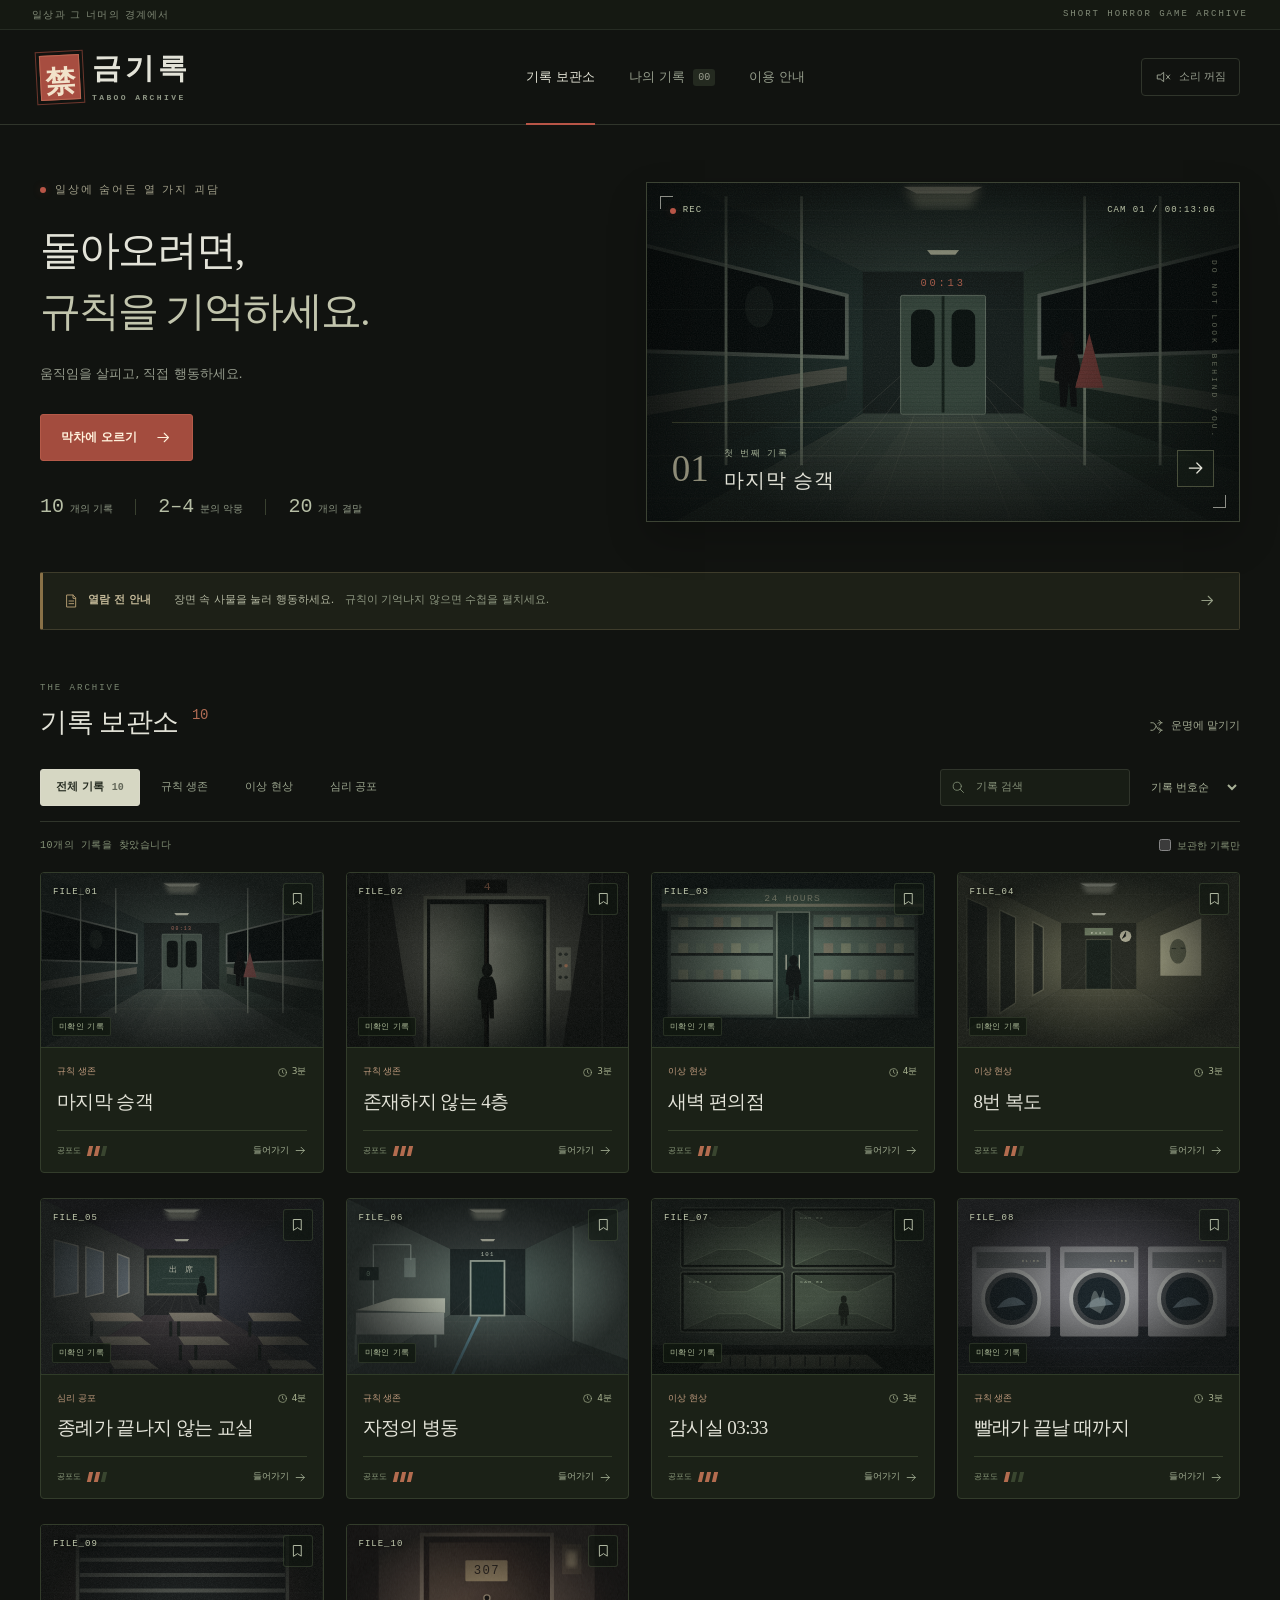
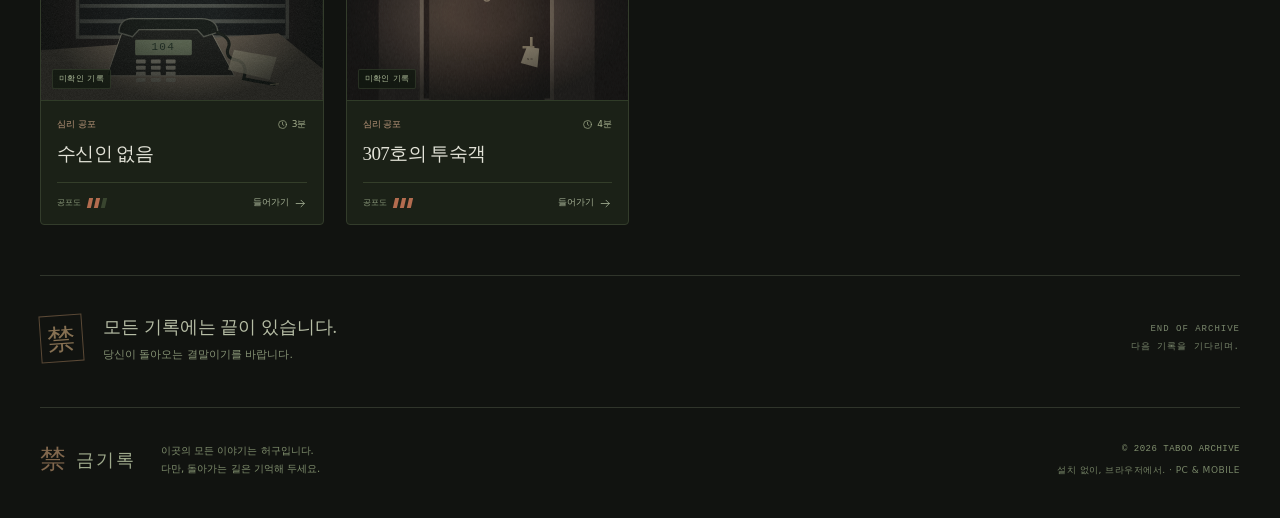
==== commit 67717946: "Make horror games animation-led with interactive scenes" ====
--- a/play.html
+++ b/play.html
@@ -7,52 +7,70 @@
   <meta name="description" content="금기록. 돌아오려면 규칙을 기억하세요. 설치 없이 즐기는 열 가지 짧은 나폴리탄 공포게임.">
   <title>금기록 — 돌아오려면, 규칙을 기억하세요.</title>
   <link rel="icon" href="data:image/svg+xml,%3Csvg%20xmlns%3D%22http%3A%2F%2Fwww.w3.org%2F2000%2Fsvg%22%20viewBox%3D%220%200%2064%2064%22%3E%3Crect%20width%3D%2264%22%20height%3D%2264%22%20rx%3D%2212%22%20fill%3D%22%23171916%22%2F%3E%3Crect%20x%3D%2210%22%20y%3D%2210%22%20width%3D%2244%22%20height%3D%2244%22%20rx%3D%222%22%20fill%3D%22%23a4493d%22%2F%3E%3Ctext%20x%3D%2232%22%20y%3D%2243%22%20fill%3D%22%23eee5cf%22%20font-size%3D%2234%22%20text-anchor%3D%22middle%22%20font-family%3D%22serif%22%3E%E7%A6%81%3C%2Ftext%3E%3C%2Fsvg%3E%0A">
-  <style>@charset "UTF-8";
-:root{color-scheme:dark;--bg:#111310;--panel:#191c17;--paper:#d7d2bd;--text:#e3e3d8;--muted:#969c8d;--dim:#777f70;--line:#30352b;--red:#b85547;--red-bright:#d27461;--serif:"Noto Serif KR","Batang","바탕",Georgia,serif;--sans:"Pretendard","Noto Sans KR","Malgun Gothic",system-ui,sans-serif;--mono:Consolas,"Courier New",monospace}
-*{box-sizing:border-box}
-html{scroll-behavior:smooth;scroll-padding-top:24px}
-body{margin:0;background:var(--bg);color:var(--text);font-family:var(--sans);font-size:14px;line-height:1.7;word-break:keep-all;overflow-wrap:anywhere}
-button,input,select{font:inherit}
-button,a,input,select,summary{-webkit-tap-highlight-color:transparent}
-button,a{touch-action:manipulation}
-button{color:inherit;cursor:pointer}
-a{color:inherit;text-decoration:none}
-button{border:0;background:none}
-button:disabled{cursor:default;opacity:.4}
-button:not(:disabled),a{transition:color .18s,background .18s,border-color .18s,transform .18s}
-button:focus-visible,a:focus-visible,input:focus-visible,select:focus-visible,summary:focus-visible{outline:2px solid var(--red-bright);outline-offset:5px}
-[tabindex="-1"]:focus{outline:none}
-[hidden]{display:none!important}
-::selection{background:#743b34;color:#fff}
-h1,h2,h3,p{margin:0}
-.icon{width:20px;height:20px;flex-shrink:0;vertical-align:middle}
-.sr-only{position:absolute;width:1px;height:1px;padding:0;margin:-1px;overflow:hidden;clip:rect(0,0,0,0);white-space:nowrap;border:0}
-.skip-link{position:fixed;top:-100px;left:12px;z-index:100;background:var(--paper);color:#111;padding:12px}.skip-link:focus{top:12px}
-.topline{height:30px;border-bottom:1px solid #262c23;padding:0 max(32px,calc((100vw - 1240px)/2));display:flex;justify-content:space-between;align-items:center;color:#818a77;font-size:10px;letter-spacing:1.3px;background:#151912}.topline span:last-child{font-family:var(--mono);font-size:9px;letter-spacing:2px}
-.site-header{border-bottom:1px solid var(--line)}
-.header-inner{max-width:1240px;margin:auto;min-height:94px;display:flex;align-items:center;justify-content:space-between;gap:36px}
-.brand{display:flex;gap:12px;align-items:center;flex-shrink:0}.brand-seal{width:40px;height:45px;display:grid;place-items:center;background:#a74d40;color:#f2e2ca;font-family:var(--serif);font-weight:700;font-size:30px;transform:rotate(-3deg);border:1px solid #bb6753;outline:1px solid #6e372d;outline-offset:3px}.brand-name{display:block;font-family:var(--serif);font-size:29px;font-weight:700;line-height:1.15;letter-spacing:4px}.brand-name small{display:block;font-family:var(--mono);font-size:8px;color:#8f9785;letter-spacing:2.4px;margin-top:8px}
-.main-nav{display:flex;gap:34px;align-items:center;height:94px}.main-nav>a,.main-nav>button{display:flex;align-items:center;gap:8px;height:100%;padding:0;font-size:13px;color:#969e8c;position:relative}.main-nav .active{color:#e5e5d7}.main-nav .active:after{content:"";position:absolute;bottom:-1px;left:0;right:0;height:2px;background:var(--red)}.main-nav>button:hover,.main-nav>a:hover{color:var(--text)}.main-nav #collection-count{font-family:var(--mono);color:#979b8c;font-size:10px;background:#242a20;border-radius:3px;padding:0 5px}
-.sound-button{border:1px solid var(--line);padding:9px 13px;border-radius:4px;font-size:11px;display:flex;gap:8px;align-items:center;color:var(--muted)}.sound-button .icon{width:16px;height:16px}.sound-button[aria-pressed="true"]{color:var(--paper);border-color:#7b5643}.sound-button:hover{background:#23271e}
-.home-wrap{max-width:1240px;margin:auto}.hero{display:grid;grid-template-columns:1fr 1.05fr;gap:60px;align-items:center;padding:56px 0 48px}.eyebrow{font-family:var(--mono);font-size:10px;letter-spacing:2px;color:var(--muted);display:flex;align-items:center;gap:9px}.hero-copy>.eyebrow{font-family:var(--sans);font-size:11px;letter-spacing:2px;color:#a19f89}.red-dot{display:inline-block;width:6px;height:6px;flex-shrink:0;border-radius:50%;background:var(--red);box-shadow:0 0 9px #b24e3c35}.hero h1{font-family:var(--serif);font-size:47px;letter-spacing:-2px;font-weight:500;line-height:1.5;margin:20px 0 19px}.hero h1 em{font-style:normal;color:#c2c5ad}.hero-copy>p{font-size:13px;line-height:1.9;color:var(--muted)}.hero-actions{display:flex;align-items:center;gap:18px;margin-top:28px}.button{display:inline-flex;align-items:center;justify-content:center;gap:18px;min-height:45px;padding:12px 20px;border:1px solid transparent;border-radius:3px;font-size:12px;font-weight:600}.button .icon{width:17px;height:17px}.primary{background:#a34c3e;border-color:#b55a49;color:#fff1dc}.primary:hover:not(:disabled){background:#b85c49;box-shadow:0 4px 20px #0003}.secondary{background:#262d21;border-color:#46503c;color:#d3d8c3}.secondary:hover:not(:disabled){background:#35402c;border-color:#6f775f}.full{width:100%}.hero-note{font-size:10px;color:#858d7b;display:flex;align-items:center;gap:6px}.hero-note .icon{width:13px;height:13px}.hero-stats{display:flex;align-items:center;gap:22px;margin-top:29px}.hero-stats>div{display:flex;align-items:baseline;gap:6px}.hero-stats strong{font-family:var(--mono);font-size:20px;font-weight:400;color:#b6bea5}.hero-stats span:not(.stat-divider){font-size:10px;color:#8c9582}.stat-divider{height:16px;width:1px;background:#39402f}
-.hero-visual{position:relative;height:363px;overflow:hidden;border:1px solid #3c4334;box-shadow:0 18px 38px #0003;background:#202d24}.scene-art{display:block;width:100%;height:100%}.hero-visual>.scene-art{position:absolute;inset:0;filter:brightness(.9);transform:scale(1.02)}.hero-visual:after{content:"";position:absolute;inset:0;pointer-events:none;background:repeating-linear-gradient(transparent 0px,transparent 3px,#05080522 4px);box-shadow:inset 0 0 90px #0007}.hero-image-top{position:absolute;z-index:1;top:20px;left:23px;right:23px;display:flex;justify-content:space-between;color:#b9c1a5;font-family:var(--mono);font-size:9px;letter-spacing:1px}.hero-image-top>span:first-child{display:flex;align-items:center;gap:7px}.crosshair{position:absolute;width:13px;height:13px;z-index:1;border-color:#969e77;opacity:.6}.top-left{left:13px;top:13px;border-top:1px solid;border-left:1px solid}.bottom-right{right:13px;bottom:13px;border-bottom:1px solid;border-right:1px solid}.hero-annotation{position:absolute;z-index:2;left:25px;right:25px;bottom:24px;display:flex;align-items:center;gap:15px;border-top:1px solid #777d514f;padding-top:17px}.hero-annotation>span{font-family:var(--serif);font-size:37px;line-height:1;color:#c3bea2;opacity:.7}.hero-annotation small{font-size:9px;color:#a3af95;letter-spacing:2px}.hero-annotation strong{display:block;font-family:var(--serif);font-size:20px;font-weight:400;letter-spacing:1px}.hero-annotation a{margin-left:auto;width:37px;height:37px;border:1px solid #787e5f88;display:grid;place-items:center;background:#171e1677}.hero-annotation a:hover{background:#4b4430}.image-side-note{position:absolute;right:18px;top:77px;writing-mode:vertical-rl;font-family:var(--mono);color:#9fa78d;font-size:8px;letter-spacing:3px;opacity:.65}
-.notice{display:flex;gap:23px;align-items:center;min-height:58px;border:1px solid #3e3c2b;border-left:3px solid #897147;border-radius:2px;background:#1d2017;padding:12px 20px}.notice-label{display:flex;gap:9px;align-items:center;font-size:11px;font-weight:600;white-space:nowrap;color:#c3b898}.notice-label .icon{width:16px;height:16px;color:#ae976e}.notice p{font-size:11px;color:#b1b59f}.notice p span{color:#8d9680;margin-left:7px}.notice>button{margin-left:auto;padding:3px;color:#939c84}.notice>button .icon{width:17px;height:17px}
-.archive{padding-top:51px}.section-heading{display:flex;justify-content:space-between;align-items:flex-end;gap:16px;margin-bottom:27px}.section-heading .eyebrow{font-size:9px;letter-spacing:2px;color:#7a8671;margin-bottom:8px}.section-heading h2{font-family:var(--serif);font-size:27px;font-weight:500;letter-spacing:-.5px;line-height:1.4}.section-heading h2 span{font-family:var(--mono);font-size:14px;color:#b16c54;vertical-align:top;margin-left:7px;line-height:1.7}.random-button{display:flex;align-items:center;gap:7px;color:#a1a891;font-size:11px;padding:6px 0}.random-button .icon{width:15px;height:15px}.random-button:hover{color:#e2ddc6}
-.archive-toolbar{display:flex;justify-content:space-between;gap:16px;padding-bottom:15px;border-bottom:1px solid var(--line)}.filter-tabs{display:flex;gap:5px;flex-wrap:wrap}.filter-tabs>button{border:1px solid transparent;padding:8px 15px;border-radius:3px;font-size:11px;color:#9ba58e;display:flex;align-items:center;gap:8px}.filter-tabs>button.selected{background:#d6d7c3;color:#252b20;border-color:#dad9c9;font-weight:700}.filter-tabs>button:not(.selected):hover{background:#252c20}.filter-tabs>button span{font-family:var(--mono);font-size:10px;opacity:.65}.catalog-tools{display:flex;gap:14px;align-items:center}.search-box{display:flex;align-items:center;gap:8px;border:1px solid var(--line);padding:7px 10px;border-radius:3px;background:#181d15;max-width:190px}.search-box .icon{width:15px;height:15px;color:#79866d}.search-box input{width:100%;min-width:0;border:none;background:none;color:var(--text);font-size:11px;outline:none}.search-box:focus-within{border-color:#9d634d}.search-box input::placeholder{color:#859078}.sort-label select{background:var(--bg);color:#a9b298;border:0;padding:6px 3px;font-size:11px;cursor:pointer}.filter-summary{display:flex;align-items:center;justify-content:space-between;padding:15px 0 18px;gap:12px;color:#849176;font-size:10px}.filter-summary p{font-family:var(--mono);letter-spacing:.5px}.saved-filter{display:flex;gap:6px;align-items:center;cursor:pointer}.saved-filter input{accent-color:#ae5e46;width:12px;height:12px;margin:0}
-.game-grid{display:grid;grid-template-columns:repeat(4,minmax(0,1fr));gap:25px 22px}.game-card{border:1px solid #333c2b;border-radius:4px;background:#1b2117;overflow:hidden;position:relative;transition:border-color .2s,transform .2s,box-shadow .2s}.game-card:hover{border-color:#727d5c;transform:translateY(-4px);box-shadow:0 14px 24px #0002}.card-picture{position:relative;aspect-ratio:1.6;overflow:hidden;background:#162016;border-bottom:1px solid #303c28}.art-link{display:block;width:100%;height:100%}.card-picture .scene-art{transition:transform .6s,filter .6s;filter:saturate(.7)}.game-card:hover .scene-art{transform:scale(1.055);filter:saturate(.95) brightness(1.15)}.file-number{position:absolute;top:12px;left:12px;color:#c1c9ad;font-family:var(--mono);font-size:9px;letter-spacing:1px;text-shadow:1px 1px 5px #000}.bookmark-button{display:grid;place-items:center;width:30px;height:32px;background:#10170f88;color:#b9c2aa;border:1px solid #74866444;border-radius:3px}.bookmark-button:hover,.bookmark-button.saved{color:#e4b68c;background:#463a25cc;border-color:#a08a5799}.bookmark-button.saved .icon{fill:#80633e88}.bookmark-button .icon{width:15px;height:15px}.card-picture .bookmark-button{position:absolute;right:10px;top:10px}.card-status{position:absolute;left:11px;bottom:11px;font-size:8px;letter-spacing:.4px;padding:2px 6px;background:#11190fbf;color:#acba98;border:1px solid #7d8a6338;border-radius:2px;pointer-events:none}.card-status.is-clear{color:#beca8b;background:#2b3c20e6}.picture-arrow{position:absolute;right:13px;bottom:11px;color:#d5d9ba;opacity:0;transform:translateX(-5px);transition:.2s;pointer-events:none}.game-card:hover .picture-arrow{opacity:1;transform:none}.card-body{padding:16px 16px 13px}.card-meta{display:flex;align-items:center;justify-content:space-between;font-size:9px;color:#a7b18f;margin-bottom:8px}.card-meta>span:first-child{color:#c19c7f}.card-meta>span:last-child{display:flex;align-items:center;gap:4px}.card-meta .icon{width:11px;height:11px}.card-body h3{font-family:var(--serif);font-size:19px;font-weight:500;line-height:1.45;letter-spacing:-.6px;margin-bottom:9px}.card-body h3 a:after{content:"";position:absolute;inset:0;z-index:1}.card-picture .bookmark-button{z-index:2}.card-body>p{font-size:11px;color:#a0aa90;line-height:1.8;min-height:40px;display:-webkit-box;-webkit-line-clamp:2;-webkit-box-orient:vertical;overflow:hidden}.card-bottom{margin-top:15px;padding-top:12px;border-top:1px solid #343e2a;display:flex;align-items:center;justify-content:space-between;gap:8px}.fear{display:flex;align-items:center;gap:3px}.fear-label{font-size:8px;color:#8a997a;margin-right:4px}.fear i{display:block;width:4px;height:10px;background:#39452f;transform:skew(-13deg)}.fear i.filled{background:#b36c4f}.play-link{display:flex;align-items:center;gap:5px;font-size:9px;color:#a7b397}.play-link .icon{width:13px;height:13px}
-.archive-bottom{border-top:1px solid var(--line);margin-top:50px;padding:36px 0 42px;display:flex;gap:20px;align-items:center}.seal-outline{display:grid;place-items:center;border:1px solid #5b4936;color:#867052;width:43px;height:47px;font-family:var(--serif);font-size:28px;transform:rotate(-4deg)}.archive-bottom h2{font-family:var(--serif);font-size:18px;font-weight:400;color:#b6bda5;margin-bottom:4px}.archive-bottom p{font-size:11px;color:#859274}.bottom-label{margin-left:auto;font-family:var(--mono);font-size:9px;letter-spacing:1px;line-height:2;color:#79866c;text-align:right}.site-footer{border-top:1px solid var(--line);max-width:1240px;margin:auto;padding:30px 0 36px;display:flex;align-items:center;gap:25px;color:#82916f}.footer-brand{font-family:var(--serif);font-size:26px;color:#81674d;display:flex;align-items:center;gap:10px}.footer-brand span{font-size:18px;color:#9faa8c;letter-spacing:2px}.site-footer p{font-size:10px;line-height:1.8}.site-footer>div{margin-left:auto;text-align:right;font-family:var(--mono);font-size:9px;letter-spacing:.5px}.site-footer small{display:block;font-family:var(--sans);font-size:9px;margin-top:6px;color:#778567}
-.empty-state{grid-column:1/-1;text-align:center;border:1px dashed #445237;padding:55px 20px;color:var(--muted)}.empty-state>span{display:block;font-family:var(--serif);font-size:38px;color:#ad7d5a}.empty-state h3{font-size:17px;font-weight:500;margin:8px 0}.empty-state p{font-size:12px;margin-bottom:20px}.loading,.noscript{padding:70px;text-align:center}.storage-warning{background:#3d3020;color:#e4d2a8;padding:12px 24px;font-size:12px;text-align:center}.toast{position:fixed;bottom:24px;left:50%;transform:translateX(-50%);background:#d9d8be;color:#222a1c;border:1px solid #ede7cd;border-radius:4px;padding:11px 22px;font-size:12px;box-shadow:0 6px 30px #0006;z-index:30;max-width:calc(100vw - 32px);text-align:center}
-/* The playable archive: a screen and the paper rules always within reach. */
-.game-wrap{max-width:1140px;margin:auto;padding:29px 0 55px}.game-breadcrumb{display:flex;justify-content:space-between;align-items:center;color:#95a480;font-size:11px;margin-bottom:26px;gap:16px}.game-breadcrumb a{display:flex;gap:7px;align-items:center}.game-breadcrumb a:hover{color:#e4e0c7}.game-breadcrumb .icon{width:15px;height:15px}.game-breadcrumb>span{font-family:var(--mono);font-size:9px;letter-spacing:1px;color:#7e9069}.game-heading{display:flex;align-items:center;justify-content:space-between;margin-bottom:25px}.game-heading h1{font-family:var(--serif);font-weight:500;font-size:32px;letter-spacing:-1px;margin-top:7px}.game-heading .eyebrow{font-family:var(--sans);font-size:10px;color:#b29272;letter-spacing:1px}.game-heading .eyebrow span{color:#58644b;margin:0 3px}.game-heading .bookmark-button{width:38px;height:40px}.game-layout{display:grid;grid-template-columns:minmax(0,1fr) 315px;gap:30px;align-items:start}.game-stage{aspect-ratio:1.9;position:relative;overflow:hidden;border:1px solid #48513a;border-bottom:none;background:#19231a}.game-stage:after{content:"";pointer-events:none;position:absolute;inset:0;background:repeating-linear-gradient(transparent,transparent 3px,#090f0720 4px);box-shadow:inset 0 0 50px #02060277}.game-stage>.scene-art{position:absolute;inset:0}.stage-top,.stage-bottom{position:absolute;z-index:1;left:18px;right:18px;display:flex;align-items:center;justify-content:space-between;gap:10px;color:#c1caad;font-size:9px;letter-spacing:1px;text-shadow:1px 2px 5px #000;font-family:var(--mono)}.stage-top{top:15px}.stage-top>span:first-child{display:flex;align-items:center;gap:7px}.stage-top>span:last-child{font-family:var(--sans);font-size:10px}.stage-bottom{bottom:15px;color:#aab895}.stage-finished .scene-art{filter:saturate(.45)}.progress-track{height:3px;background:#2e3c26}.progress-track>span{display:block;height:100%;background:#ac6d4b;transition:width .4s}.story-panel{border:1px solid #394730;border-top:none;background:#1b2418;padding:30px}.story-panel>.eyebrow{font-size:9px;color:#a39371;letter-spacing:2px;margin-bottom:12px}.story-panel h2{font-family:var(--serif);font-weight:500;font-size:24px;line-height:1.5;letter-spacing:-.5px;margin-bottom:17px}.story-text{font-size:14px;line-height:2;color:#bac5a8;margin-bottom:24px}.intro-note{padding:13px 15px;background:#27301f;border:1px solid #414b32;color:#abbc93;font-size:11px;display:flex;align-items:flex-start;gap:9px;margin:25px 0 20px}.intro-note .icon{width:16px;height:16px;margin-top:2px}.control-note{font-size:10px;color:#8b9c76;text-align:center;margin-top:14px}.game-bottom-note{font-size:10px;color:#91a079;margin-top:14px;display:flex;align-items:center;gap:7px;flex-wrap:wrap}.game-bottom-note .icon{width:14px;height:14px}.game-bottom-note .text-button{margin-left:auto}.text-button{font-size:11px;color:#a7b88e;text-decoration:underline;text-underline-offset:4px;padding:4px 0}.text-button:hover:not(:disabled){color:#e0dfbb}
-.rules-panel details{border:1px solid #666449;background:#d2cbb0;color:#323b28}.rules-panel summary{padding:13px 18px;display:flex;align-items:center;gap:9px;font-size:12px;font-weight:600;cursor:pointer;list-style:none;border-bottom:1px solid #a8a082;background:#c3bea3}.rules-panel summary::-webkit-details-marker{display:none}.rules-panel summary>.icon{width:16px;height:16px}.rules-panel summary>span{margin-left:auto;font-size:20px;line-height:1}.rules-panel details:not([open]) summary>span{font-size:0}.rules-panel details:not([open]) summary>span:after{content:"+";font-size:20px}.rule-sheet{padding:25px 24px 55px;position:relative;background:repeating-linear-gradient(transparent,transparent 27px,#756c4010 28px)}.paper-label{font-family:var(--mono);font-size:9px;letter-spacing:1px;color:#6b6a4d}.rule-sheet h2{font-family:var(--serif);font-size:21px;line-height:1.6;margin:17px 0 20px;font-weight:700}.rule-sheet h2 em{font-style:normal;font-weight:400;font-size:18px;color:#695b3d}.rule-sheet ol{padding:0;margin:0;list-style:none;counter-reset:rule}.rule-sheet li{counter-increment:rule;position:relative;padding-left:25px;margin:0 0 20px;font-size:12px;line-height:1.9;color:#3e462e}.rule-sheet li:before{content:counter(rule,decimal-leading-zero);position:absolute;left:0;top:3px;font-family:var(--mono);font-size:10px;color:#8f4a37}.rule-footnote{border-top:1px dashed #8a8768;padding-top:15px;font-size:10px;line-height:1.9;color:#696c50}.paper-stamp{position:absolute;bottom:10px;right:20px;transform:rotate(-9deg);border:2px solid #a45b4688;padding:3px 9px;font-family:var(--serif);font-size:13px;font-weight:700;color:#a45b46aa;letter-spacing:3px}
-.choice-list{display:grid;gap:9px}.choice-button{display:flex;align-items:center;gap:15px;text-align:left;width:100%;padding:15px 17px;border:1px solid #4c5b3b;background:#242f1e;border-radius:3px;font-size:12px;line-height:1.7;min-height:54px;color:#d0dac0}.choice-button:hover{background:#38452a;border-color:#889663}.choice-number{font-family:var(--mono);font-size:10px;color:#94a379;min-width:18px}.choice-button>.icon{margin-left:auto;width:16px;height:16px;color:#9eac83}.evidence-row{display:flex;flex-wrap:wrap;gap:12px;margin:-2px 0 24px}.evidence-row>div{background:#131e12;border:1px solid #3c4d2e;padding:11px 17px;flex:1;min-width:110px}.evidence-row small{display:block;color:#9ba984;font-size:10px;margin-bottom:4px}.evidence-row strong{font-family:var(--mono);font-weight:400;font-size:16px;color:#dbd7af}.code-form>label,.control-label{display:block;font-size:11px;color:#aebd96;margin-bottom:12px}.code-form>div{display:flex;gap:12px}.code-form input{min-width:0;flex:1;width:100%;border:1px solid #6e7952;background:#111e12;color:#e4d6aa;letter-spacing:12px;font-size:28px;line-height:1.5;padding:8px 15px;font-family:var(--mono)}.code-form input::placeholder{color:#6b7b52;opacity:1}.code-form>p{font-size:10px;color:#9aa983;margin-top:10px}.sequence-slots{display:flex;gap:7px;margin-bottom:18px}.sequence-slots>span{flex:1;min-height:44px;display:grid;place-items:center;border:1px dashed #5b6a45;background:#15200f;color:#869a6b;font-size:11px}.sequence-slots>span.entered{color:#ebdbb4;border-style:solid;border-color:#9e8752;background:#383b22}.sequence-buttons{display:flex;flex-wrap:wrap;gap:8px}.sequence-buttons>button{min-width:54px;flex:1;padding:12px 14px}.sequence-actions{display:flex;align-items:center;justify-content:space-between;margin-top:20px;gap:15px}.inspect-grid{display:grid;grid-template-columns:repeat(2,minmax(0,1fr));gap:10px}.inspect-button{padding:14px;text-align:left;background:#25331e;border:1px solid #4a6036;font-size:13px;color:#c2d3aa;border-radius:3px}.inspect-button>span{display:flex;align-items:center;justify-content:space-between;color:#91a676;font-family:var(--mono);font-size:9px;margin-bottom:9px}.inspect-button .icon{width:17px;height:17px}.inspect-button.selected{background:#44432a;border-color:#b19b60;color:#efe3c0}.inspect-button:hover{border-color:#b1ba87}.inspection-detail{margin:16px 0;padding:16px 18px;background:#141e11;border-left:2px solid #9f9060;min-height:80px;color:#becba6;font-size:12px;line-height:1.9}.feedback-label{color:#becb8f!important}.feedback-label .icon{width:14px;height:14px}.ending{position:relative;text-align:center;padding:15px 0 4px}.ending-stamp{display:table;margin:0 auto 20px;color:#b2c28b;border:2px solid #95ac63;padding:7px 18px;letter-spacing:4px;font-family:var(--serif);font-size:22px;transform:rotate(-5deg);opacity:.9}.lost .ending-stamp{color:#d39375;border-color:#c87c5c}.ending>.eyebrow{justify-content:center;font-size:9px;color:#9bab80;margin:0 0 12px}.ending h2{font-size:28px}.ending .story-text{max-width:510px;margin-left:auto;margin-right:auto}.ending .failure-reason{color:#d1b396}.ending-record{padding:12px 0;border-top:1px solid #455335;border-bottom:1px solid #455335;font-size:11px;color:#a7b790;display:flex;align-items:center;justify-content:center;gap:8px}.ending-record .icon{width:14px;height:14px}.ending-actions{display:flex;justify-content:center;gap:10px;margin-top:23px}.ending-home{display:inline-block;margin-top:18px;color:#a0b282;font-size:11px;text-decoration:underline;text-underline-offset:4px}
-dialog{border:1px solid #616c4a;background:#1d2719;color:var(--text);width:min(590px,calc(100vw - 32px));max-height:85dvh;padding:25px 30px 30px;border-radius:5px;box-shadow:0 25px 100px #0008;overflow-y:auto}dialog::backdrop{background:#050904cb;backdrop-filter:blur(5px)}.dialog-top{display:flex;align-items:center;justify-content:space-between;margin-bottom:13px}.dialog-top .eyebrow{font-size:9px;color:#a4ae89}.icon-button{font-size:30px;font-weight:300;width:35px;height:35px;line-height:1;border:1px solid #495738;border-radius:3px;color:#b7c69d}.icon-button:hover{background:#3b472b}dialog h2{font-family:var(--serif);font-size:26px;font-weight:500;margin-bottom:18px}dialog p{font-size:12px;color:#b2c19a;line-height:1.9}.about-list{list-style:none;padding:0;margin:20px 0}.about-list li{border-top:1px solid #415231;padding:15px 0}.about-list strong{display:block;font-size:12px;font-weight:600;color:#d5dbbb;margin-bottom:5px}.about-list span{font-size:11px;color:#adbd94;line-height:1.8}.small-copy{font-size:10px!important;color:#98a77d!important}.dialog-actions{display:flex;gap:12px;margin-top:23px}.collection-stats{display:flex;gap:35px;border-bottom:1px solid #425332;padding-bottom:20px;margin-bottom:6px}.collection-stats strong{display:block;font-family:var(--mono);font-size:31px;font-weight:400;color:#c6cdab}.collection-stats small{font-size:12px;margin-left:4px;color:#889f71}.collection-stats span{font-size:10px;color:#a3b78a}.collection-item{display:flex;gap:15px;align-items:center;border-bottom:1px solid #3a4c2b;padding:13px 0;font-size:12px}.collection-item:hover{background:#2d3c22}.collection-number{font-family:var(--mono);font-size:11px;color:#a59875}.collection-item>span:nth-child(2){flex:1}.collection-item small{display:block;font-size:9px;color:#9ab17e;margin-top:3px}.collection-item>div{display:flex;gap:5px}.ending-dot{padding:3px 6px;font-size:8px;color:#899877;border:1px solid #445535;border-radius:2px}.found-good{border-color:#839a56;background:#3d512a;color:#d0e3a9}.found-lost{border-color:#a16d4d;background:#5c3e28;color:#efbd94}
-@media(min-width:1500px){.hero{gap:75px}.hero-visual{height:380px}.hero h1{font-size:49px}}
-@media(max-width:1320px){.header-inner,.home-wrap,.site-footer{margin-left:40px;margin-right:40px}.game-wrap{margin-left:40px;margin-right:40px}.hero{gap:40px}.hero h1{font-size:41px}.hero-note{display:none}.hero-visual{height:340px}}
-@media(max-width:1050px){.hero{gap:30px}.hero h1{font-size:34px}.hero-visual{height:310px}.hero-stats{gap:13px}.game-grid{grid-template-columns:repeat(3,minmax(0,1fr))}.main-nav{gap:22px}.notice p span{display:none}.game-layout{grid-template-columns:minmax(0,1fr) 280px;gap:20px}.rule-sheet{padding-left:20px;padding-right:20px}.story-panel{padding:24px}.archive-toolbar{flex-wrap:wrap}.catalog-tools{margin-left:auto}.search-box{max-width:160px}}
-@media(max-width:760px){.topline{padding:0 22px;height:27px}.topline span:last-child{font-size:7px;letter-spacing:1px}.header-inner,.home-wrap,.site-footer{margin-left:22px;margin-right:22px}.header-inner{gap:16px;min-height:82px;flex-wrap:wrap;position:relative;padding-bottom:40px;padding-top:18px}.brand-seal{width:29px;height:34px;font-size:23px}.brand{gap:10px}.brand-name{font-size:25px}.brand-name small{font-size:7px;letter-spacing:1.7px;margin-top:5px}.main-nav{position:absolute;bottom:0;left:0;right:0;height:37px;gap:27px}.main-nav>a,.main-nav>button{font-size:11px}.sound-button{margin-left:auto;padding:7px 10px;font-size:10px}.hero{grid-template-columns:1fr;gap:29px;padding:31px 0 29px}.hero-copy>.eyebrow{font-size:10px;letter-spacing:1.4px}.hero h1{font-size:38px;line-height:1.45;margin:17px 0 15px;letter-spacing:-1.7px}.hero-copy>p{font-size:12px}.hero-actions{margin-top:21px;gap:12px}.hero-note{display:flex;font-size:9px}.hero-stats{gap:21px;margin-top:24px}.hero-stats strong{font-size:19px}.hero-stats span:not(.stat-divider){font-size:9px}.hero-visual{height:auto;aspect-ratio:1.8}.hero-annotation{left:19px;right:19px;bottom:18px;padding-top:10px}.hero-annotation>span{font-size:30px}.hero-annotation strong{font-size:18px}.hero-annotation small{font-size:8px}.hero-image-top{font-size:8px;top:17px;left:17px;right:17px}.image-side-note{font-size:7px;top:50px}.notice{padding:12px;gap:12px;min-height:55px}.notice-label{font-size:10px;gap:5px}.notice-label .icon{width:14px;height:14px}.notice p{font-size:10px;line-height:1.6}.notice>button{padding:0}.archive{padding-top:32px}.section-heading{margin-bottom:21px}.section-heading h2{font-size:25px}.section-heading .eyebrow{font-size:8px}.random-button{font-size:10px}.archive-toolbar{gap:12px;padding-bottom:13px}.filter-tabs{width:100%;gap:4px;justify-content:space-between}.filter-tabs>button{padding:7px 9px;font-size:10px;gap:4px}.catalog-tools{width:100%;margin-left:0;justify-content:space-between}.search-box{max-width:none;flex:1}.sort-label select{font-size:10px}.filter-summary{padding:12px 0 14px;font-size:9px}.game-grid{grid-template-columns:repeat(2,minmax(0,1fr));gap:17px 12px}.card-body{padding:11px 11px 10px}.card-body h3{font-size:17px;letter-spacing:-.6px;margin-bottom:7px;min-height:25px}.card-body>p{font-size:10px;line-height:1.8;min-height:36px}.card-meta{font-size:8px;margin-bottom:7px}.card-picture{aspect-ratio:1.35}.file-number{font-size:8px;top:9px;left:9px}.card-picture .bookmark-button{width:26px;height:28px;right:7px;top:7px}.card-picture .bookmark-button .icon{width:13px;height:13px}.card-status{font-size:7px;bottom:8px;left:8px;padding:1px 4px}.card-bottom{margin-top:11px;padding-top:9px;gap:4px}.fear-label{font-size:7px;margin-right:2px}.fear i{width:3px;height:8px;gap:2px}.play-link{font-size:8px;gap:3px}.play-link .icon{width:11px;height:11px}.archive-bottom{margin-top:31px;gap:15px;padding:29px 0}.archive-bottom h2{font-size:15px}.archive-bottom p{font-size:10px}.bottom-label{display:none}.seal-outline{width:33px;height:39px;font-size:24px}.site-footer{flex-wrap:wrap;gap:15px;padding-top:23px;padding-bottom:25px}.site-footer>div{width:100%;margin-left:0;text-align:left;display:flex;justify-content:space-between;gap:12px;font-size:8px}.site-footer small{margin-top:0;font-size:8px}.site-footer p{font-size:9px}.footer-brand{font-size:25px}.footer-brand span{font-size:17px}.game-wrap{margin-left:20px;margin-right:20px;padding-top:22px}.game-breadcrumb{font-size:10px;margin-bottom:20px}.game-breadcrumb>span{font-size:8px;max-width:145px;text-align:right}.game-heading h1{font-size:28px}.game-heading{margin-bottom:20px}.game-layout{grid-template-columns:1fr;gap:20px}.rules-panel{grid-row:1}.rules-panel details{background:#d2cbb0}.rules-panel summary{padding:11px 15px}.rule-sheet{padding:18px 20px 43px}.rule-sheet h2{font-size:18px;margin:10px 0 15px}.rule-sheet h2 br{display:none}.rule-sheet h2 em{margin-left:7px;font-size:16px}.rule-sheet li{font-size:12px;margin-bottom:12px}.rule-footnote{font-size:10px}.game-stage{aspect-ratio:1.75}.story-panel{padding:23px 19px}.story-panel h2{font-size:22px}.story-text{font-size:13px;margin-bottom:22px}.stage-top,.stage-bottom{left:13px;right:13px;font-size:8px}.stage-top>span:last-child{font-size:9px}.choice-button{font-size:12px;padding:13px;gap:11px}.choice-number{font-size:9px}.intro-note{font-size:10px;padding:12px}.game-bottom-note{font-size:9px}.game-bottom-note .text-button{font-size:10px}.sequence-buttons .button{padding:10px;font-size:11px}.sequence-slots{gap:4px}.sequence-slots>span{font-size:10px;min-height:39px}.sequence-actions .button{font-size:11px}.ending h2{font-size:24px}.ending-stamp{font-size:20px}.code-form input{font-size:24px}.ending-actions>.button{padding:11px 16px}.collection-item{gap:10px;font-size:11px}dialog{padding:20px}dialog h2{font-size:24px}.collection-number{font-size:10px}.ending-dot{font-size:7px;padding:3px 4px}.collection-stats{gap:25px}.collection-stats strong{font-size:28px}.collection-item>div{gap:3px}}
-@media(max-width:370px){.header-inner,.home-wrap,.site-footer{margin-left:16px;margin-right:16px}.hero h1{font-size:33px}.hero-note{display:none}.hero-stats{gap:15px}.card-body{padding:10px 9px}.card-body h3{font-size:15px}.play-link{font-size:7px}.fear-label{display:none}.filter-tabs>button{padding:7px}.card-meta{font-size:7px}.notice-label .icon{display:none}.game-wrap{margin-left:14px;margin-right:14px}.game-heading h1{font-size:24px}.button{padding:12px 15px}.sequence-slots>span{font-size:9px}.collection-item>div{flex-direction:column}}
-@media(prefers-reduced-motion:reduce){html{scroll-behavior:auto}*,*:before,*:after{transition:none!important;animation:none!important}.game-card:hover,.game-card:hover .scene-art{transform:none}}
+  <style>@charset "UTF-8";
+:root{color-scheme:dark;--bg:#111310;--panel:#191c17;--paper:#d7d2bd;--text:#e3e3d8;--muted:#969c8d;--dim:#777f70;--line:#30352b;--red:#b85547;--red-bright:#d27461;--serif:"Noto Serif KR","Batang","바탕",Georgia,serif;--sans:"Pretendard","Noto Sans KR","Malgun Gothic",system-ui,sans-serif;--mono:Consolas,"Courier New",monospace}
+*{box-sizing:border-box}
+html{scroll-behavior:smooth;scroll-padding-top:24px}
+body{margin:0;background:var(--bg);color:var(--text);font-family:var(--sans);font-size:14px;line-height:1.7;word-break:keep-all;overflow-wrap:anywhere}
+button,input,select{font:inherit}
+button,a,input,select,summary{-webkit-tap-highlight-color:transparent}
+button,a{touch-action:manipulation}
+button{color:inherit;cursor:pointer}
+a{color:inherit;text-decoration:none}
+button{border:0;background:none}
+button:disabled{cursor:default;opacity:.4}
+button:not(:disabled),a{transition:color .18s,background .18s,border-color .18s,transform .18s}
+button:focus-visible,a:focus-visible,input:focus-visible,select:focus-visible,summary:focus-visible{outline:2px solid var(--red-bright);outline-offset:5px}
+[tabindex="-1"]:focus{outline:none}
+[hidden]{display:none!important}
+::selection{background:#743b34;color:#fff}
+h1,h2,h3,p{margin:0}
+.icon{width:20px;height:20px;flex-shrink:0;vertical-align:middle}
+.sr-only{position:absolute;width:1px;height:1px;padding:0;margin:-1px;overflow:hidden;clip:rect(0,0,0,0);white-space:nowrap;border:0}
+.skip-link{position:fixed;top:-100px;left:12px;z-index:100;background:var(--paper);color:#111;padding:12px}.skip-link:focus{top:12px}
+.topline{height:30px;border-bottom:1px solid #262c23;padding:0 max(32px,calc((100vw - 1240px)/2));display:flex;justify-content:space-between;align-items:center;color:#818a77;font-size:10px;letter-spacing:1.3px;background:#151912}.topline span:last-child{font-family:var(--mono);font-size:9px;letter-spacing:2px}
+.site-header{border-bottom:1px solid var(--line)}
+.header-inner{max-width:1240px;margin:auto;min-height:94px;display:flex;align-items:center;justify-content:space-between;gap:36px}
+.brand{display:flex;gap:12px;align-items:center;flex-shrink:0}.brand-seal{width:40px;height:45px;display:grid;place-items:center;background:#a74d40;color:#f2e2ca;font-family:var(--serif);font-weight:700;font-size:30px;transform:rotate(-3deg);border:1px solid #bb6753;outline:1px solid #6e372d;outline-offset:3px}.brand-name{display:block;font-family:var(--serif);font-size:29px;font-weight:700;line-height:1.15;letter-spacing:4px}.brand-name small{display:block;font-family:var(--mono);font-size:8px;color:#8f9785;letter-spacing:2.4px;margin-top:8px}
+.main-nav{display:flex;gap:34px;align-items:center;height:94px}.main-nav>a,.main-nav>button{display:flex;align-items:center;gap:8px;height:100%;padding:0;font-size:13px;color:#969e8c;position:relative}.main-nav .active{color:#e5e5d7}.main-nav .active:after{content:"";position:absolute;bottom:-1px;left:0;right:0;height:2px;background:var(--red)}.main-nav>button:hover,.main-nav>a:hover{color:var(--text)}.main-nav #collection-count{font-family:var(--mono);color:#979b8c;font-size:10px;background:#242a20;border-radius:3px;padding:0 5px}
+.sound-button{border:1px solid var(--line);padding:9px 13px;border-radius:4px;font-size:11px;display:flex;gap:8px;align-items:center;color:var(--muted)}.sound-button .icon{width:16px;height:16px}.sound-button[aria-pressed="true"]{color:var(--paper);border-color:#7b5643}.sound-button:hover{background:#23271e}
+.home-wrap{max-width:1240px;margin:auto}.hero{display:grid;grid-template-columns:1fr 1.05fr;gap:60px;align-items:center;padding:56px 0 48px}.eyebrow{font-family:var(--mono);font-size:10px;letter-spacing:2px;color:var(--muted);display:flex;align-items:center;gap:9px}.hero-copy>.eyebrow{font-family:var(--sans);font-size:11px;letter-spacing:2px;color:#a19f89}.red-dot{display:inline-block;width:6px;height:6px;flex-shrink:0;border-radius:50%;background:var(--red);box-shadow:0 0 9px #b24e3c35}.hero h1{font-family:var(--serif);font-size:47px;letter-spacing:-2px;font-weight:500;line-height:1.5;margin:20px 0 19px}.hero h1 em{font-style:normal;color:#c2c5ad}.hero-copy>p{font-size:13px;line-height:1.9;color:var(--muted)}.hero-actions{display:flex;align-items:center;gap:18px;margin-top:28px}.button{display:inline-flex;align-items:center;justify-content:center;gap:18px;min-height:45px;padding:12px 20px;border:1px solid transparent;border-radius:3px;font-size:12px;font-weight:600}.button .icon{width:17px;height:17px}.primary{background:#a34c3e;border-color:#b55a49;color:#fff1dc}.primary:hover:not(:disabled){background:#b85c49;box-shadow:0 4px 20px #0003}.secondary{background:#262d21;border-color:#46503c;color:#d3d8c3}.secondary:hover:not(:disabled){background:#35402c;border-color:#6f775f}.full{width:100%}.hero-note{font-size:10px;color:#858d7b;display:flex;align-items:center;gap:6px}.hero-note .icon{width:13px;height:13px}.hero-stats{display:flex;align-items:center;gap:22px;margin-top:29px}.hero-stats>div{display:flex;align-items:baseline;gap:6px}.hero-stats strong{font-family:var(--mono);font-size:20px;font-weight:400;color:#b6bea5}.hero-stats span:not(.stat-divider){font-size:10px;color:#8c9582}.stat-divider{height:16px;width:1px;background:#39402f}
+.hero-visual{position:relative;height:363px;overflow:hidden;border:1px solid #3c4334;box-shadow:0 18px 38px #0003;background:#202d24}.scene-art{display:block;width:100%;height:100%}.hero-visual>.scene-art{position:absolute;inset:0;filter:brightness(.9);transform:scale(1.02)}.hero-visual:after{content:"";position:absolute;inset:0;pointer-events:none;background:repeating-linear-gradient(transparent 0px,transparent 3px,#05080522 4px);box-shadow:inset 0 0 90px #0007}.hero-image-top{position:absolute;z-index:1;top:20px;left:23px;right:23px;display:flex;justify-content:space-between;color:#b9c1a5;font-family:var(--mono);font-size:9px;letter-spacing:1px}.hero-image-top>span:first-child{display:flex;align-items:center;gap:7px}.crosshair{position:absolute;width:13px;height:13px;z-index:1;border-color:#969e77;opacity:.6}.top-left{left:13px;top:13px;border-top:1px solid;border-left:1px solid}.bottom-right{right:13px;bottom:13px;border-bottom:1px solid;border-right:1px solid}.hero-annotation{position:absolute;z-index:2;left:25px;right:25px;bottom:24px;display:flex;align-items:center;gap:15px;border-top:1px solid #777d514f;padding-top:17px}.hero-annotation>span{font-family:var(--serif);font-size:37px;line-height:1;color:#c3bea2;opacity:.7}.hero-annotation small{font-size:9px;color:#a3af95;letter-spacing:2px}.hero-annotation strong{display:block;font-family:var(--serif);font-size:20px;font-weight:400;letter-spacing:1px}.hero-annotation a{margin-left:auto;width:37px;height:37px;border:1px solid #787e5f88;display:grid;place-items:center;background:#171e1677}.hero-annotation a:hover{background:#4b4430}.image-side-note{position:absolute;right:18px;top:77px;writing-mode:vertical-rl;font-family:var(--mono);color:#9fa78d;font-size:8px;letter-spacing:3px;opacity:.65}
+.notice{display:flex;gap:23px;align-items:center;min-height:58px;border:1px solid #3e3c2b;border-left:3px solid #897147;border-radius:2px;background:#1d2017;padding:12px 20px}.notice-label{display:flex;gap:9px;align-items:center;font-size:11px;font-weight:600;white-space:nowrap;color:#c3b898}.notice-label .icon{width:16px;height:16px;color:#ae976e}.notice p{font-size:11px;color:#b1b59f}.notice p span{color:#8d9680;margin-left:7px}.notice>button{margin-left:auto;padding:3px;color:#939c84}.notice>button .icon{width:17px;height:17px}
+.archive{padding-top:51px}.section-heading{display:flex;justify-content:space-between;align-items:flex-end;gap:16px;margin-bottom:27px}.section-heading .eyebrow{font-size:9px;letter-spacing:2px;color:#7a8671;margin-bottom:8px}.section-heading h2{font-family:var(--serif);font-size:27px;font-weight:500;letter-spacing:-.5px;line-height:1.4}.section-heading h2 span{font-family:var(--mono);font-size:14px;color:#b16c54;vertical-align:top;margin-left:7px;line-height:1.7}.random-button{display:flex;align-items:center;gap:7px;color:#a1a891;font-size:11px;padding:6px 0}.random-button .icon{width:15px;height:15px}.random-button:hover{color:#e2ddc6}
+.archive-toolbar{display:flex;justify-content:space-between;gap:16px;padding-bottom:15px;border-bottom:1px solid var(--line)}.filter-tabs{display:flex;gap:5px;flex-wrap:wrap}.filter-tabs>button{border:1px solid transparent;padding:8px 15px;border-radius:3px;font-size:11px;color:#9ba58e;display:flex;align-items:center;gap:8px}.filter-tabs>button.selected{background:#d6d7c3;color:#252b20;border-color:#dad9c9;font-weight:700}.filter-tabs>button:not(.selected):hover{background:#252c20}.filter-tabs>button span{font-family:var(--mono);font-size:10px;opacity:.65}.catalog-tools{display:flex;gap:14px;align-items:center}.search-box{display:flex;align-items:center;gap:8px;border:1px solid var(--line);padding:7px 10px;border-radius:3px;background:#181d15;max-width:190px}.search-box .icon{width:15px;height:15px;color:#79866d}.search-box input{width:100%;min-width:0;border:none;background:none;color:var(--text);font-size:11px;outline:none}.search-box:focus-within{border-color:#9d634d}.search-box input::placeholder{color:#859078}.sort-label select{background:var(--bg);color:#a9b298;border:0;padding:6px 3px;font-size:11px;cursor:pointer}.filter-summary{display:flex;align-items:center;justify-content:space-between;padding:15px 0 18px;gap:12px;color:#849176;font-size:10px}.filter-summary p{font-family:var(--mono);letter-spacing:.5px}.saved-filter{display:flex;gap:6px;align-items:center;cursor:pointer}.saved-filter input{accent-color:#ae5e46;width:12px;height:12px;margin:0}
+.game-grid{display:grid;grid-template-columns:repeat(4,minmax(0,1fr));gap:25px 22px}.game-card{border:1px solid #333c2b;border-radius:4px;background:#1b2117;overflow:hidden;position:relative;transition:border-color .2s,transform .2s,box-shadow .2s}.game-card:hover{border-color:#727d5c;transform:translateY(-4px);box-shadow:0 14px 24px #0002}.card-picture{position:relative;aspect-ratio:1.6;overflow:hidden;background:#162016;border-bottom:1px solid #303c28}.art-link{display:block;width:100%;height:100%}.card-picture .scene-art{transition:transform .6s,filter .6s;filter:saturate(.7)}.game-card:hover .scene-art{transform:scale(1.055);filter:saturate(.95) brightness(1.15)}.file-number{position:absolute;top:12px;left:12px;color:#c1c9ad;font-family:var(--mono);font-size:9px;letter-spacing:1px;text-shadow:1px 1px 5px #000}.bookmark-button{display:grid;place-items:center;width:30px;height:32px;background:#10170f88;color:#b9c2aa;border:1px solid #74866444;border-radius:3px}.bookmark-button:hover,.bookmark-button.saved{color:#e4b68c;background:#463a25cc;border-color:#a08a5799}.bookmark-button.saved .icon{fill:#80633e88}.bookmark-button .icon{width:15px;height:15px}.card-picture .bookmark-button{position:absolute;right:10px;top:10px}.card-status{position:absolute;left:11px;bottom:11px;font-size:8px;letter-spacing:.4px;padding:2px 6px;background:#11190fbf;color:#acba98;border:1px solid #7d8a6338;border-radius:2px;pointer-events:none}.card-status.is-clear{color:#beca8b;background:#2b3c20e6}.picture-arrow{position:absolute;right:13px;bottom:11px;color:#d5d9ba;opacity:0;transform:translateX(-5px);transition:.2s;pointer-events:none}.game-card:hover .picture-arrow{opacity:1;transform:none}.card-body{padding:16px 16px 13px}.card-meta{display:flex;align-items:center;justify-content:space-between;font-size:9px;color:#a7b18f;margin-bottom:8px}.card-meta>span:first-child{color:#c19c7f}.card-meta>span:last-child{display:flex;align-items:center;gap:4px}.card-meta .icon{width:11px;height:11px}.card-body h3{font-family:var(--serif);font-size:19px;font-weight:500;line-height:1.45;letter-spacing:-.6px;margin-bottom:9px}.card-body h3 a:after{content:"";position:absolute;inset:0;z-index:1}.card-picture .bookmark-button{z-index:2}.card-body>p{font-size:11px;color:#a0aa90;line-height:1.8;min-height:40px;display:-webkit-box;-webkit-line-clamp:2;-webkit-box-orient:vertical;overflow:hidden}.card-bottom{margin-top:15px;padding-top:12px;border-top:1px solid #343e2a;display:flex;align-items:center;justify-content:space-between;gap:8px}.fear{display:flex;align-items:center;gap:3px}.fear-label{font-size:8px;color:#8a997a;margin-right:4px}.fear i{display:block;width:4px;height:10px;background:#39452f;transform:skew(-13deg)}.fear i.filled{background:#b36c4f}.play-link{display:flex;align-items:center;gap:5px;font-size:9px;color:#a7b397}.play-link .icon{width:13px;height:13px}
+.archive-bottom{border-top:1px solid var(--line);margin-top:50px;padding:36px 0 42px;display:flex;gap:20px;align-items:center}.seal-outline{display:grid;place-items:center;border:1px solid #5b4936;color:#867052;width:43px;height:47px;font-family:var(--serif);font-size:28px;transform:rotate(-4deg)}.archive-bottom h2{font-family:var(--serif);font-size:18px;font-weight:400;color:#b6bda5;margin-bottom:4px}.archive-bottom p{font-size:11px;color:#859274}.bottom-label{margin-left:auto;font-family:var(--mono);font-size:9px;letter-spacing:1px;line-height:2;color:#79866c;text-align:right}.site-footer{border-top:1px solid var(--line);max-width:1240px;margin:auto;padding:30px 0 36px;display:flex;align-items:center;gap:25px;color:#82916f}.footer-brand{font-family:var(--serif);font-size:26px;color:#81674d;display:flex;align-items:center;gap:10px}.footer-brand span{font-size:18px;color:#9faa8c;letter-spacing:2px}.site-footer p{font-size:10px;line-height:1.8}.site-footer>div{margin-left:auto;text-align:right;font-family:var(--mono);font-size:9px;letter-spacing:.5px}.site-footer small{display:block;font-family:var(--sans);font-size:9px;margin-top:6px;color:#778567}
+.empty-state{grid-column:1/-1;text-align:center;border:1px dashed #445237;padding:55px 20px;color:var(--muted)}.empty-state>span{display:block;font-family:var(--serif);font-size:38px;color:#ad7d5a}.empty-state h3{font-size:17px;font-weight:500;margin:8px 0}.empty-state p{font-size:12px;margin-bottom:20px}.loading,.noscript{padding:70px;text-align:center}.storage-warning{background:#3d3020;color:#e4d2a8;padding:12px 24px;font-size:12px;text-align:center}.toast{position:fixed;bottom:24px;left:50%;transform:translateX(-50%);background:#d9d8be;color:#222a1c;border:1px solid #ede7cd;border-radius:4px;padding:11px 22px;font-size:12px;box-shadow:0 6px 30px #0006;z-index:30;max-width:calc(100vw - 32px);text-align:center}
+dialog{border:1px solid #616c4a;background:#1d2719;color:var(--text);width:min(590px,calc(100vw - 32px));max-height:85dvh;padding:25px 30px 30px;border-radius:5px;box-shadow:0 25px 100px #0008;overflow-y:auto}dialog::backdrop{background:#050904cb;backdrop-filter:blur(5px)}.dialog-top{display:flex;align-items:center;justify-content:space-between;margin-bottom:13px}.dialog-top .eyebrow{font-size:9px;color:#a4ae89}.icon-button{font-size:30px;font-weight:300;width:35px;height:35px;line-height:1;border:1px solid #495738;border-radius:3px;color:#b7c69d}.icon-button:hover{background:#3b472b}dialog h2{font-family:var(--serif);font-size:26px;font-weight:500;margin-bottom:18px}dialog p{font-size:12px;color:#b2c19a;line-height:1.9}.about-list{list-style:none;padding:0;margin:20px 0}.about-list li{border-top:1px solid #415231;padding:15px 0}.about-list strong{display:block;font-size:12px;font-weight:600;color:#d5dbbb;margin-bottom:5px}.about-list span{font-size:11px;color:#adbd94;line-height:1.8}.small-copy{font-size:10px!important;color:#98a77d!important}.dialog-actions{display:flex;gap:12px;margin-top:23px}.collection-stats{display:flex;gap:35px;border-bottom:1px solid #425332;padding-bottom:20px;margin-bottom:6px}.collection-stats strong{display:block;font-family:var(--mono);font-size:31px;font-weight:400;color:#c6cdab}.collection-stats small{font-size:12px;margin-left:4px;color:#889f71}.collection-stats span{font-size:10px;color:#a3b78a}.collection-item{display:flex;gap:15px;align-items:center;border-bottom:1px solid #3a4c2b;padding:13px 0;font-size:12px}.collection-item:hover{background:#2d3c22}.collection-number{font-family:var(--mono);font-size:11px;color:#a59875}.collection-item>span:nth-child(2){flex:1}.collection-item small{display:block;font-size:9px;color:#9ab17e;margin-top:3px}.collection-item>div{display:flex;gap:5px}.ending-dot{padding:3px 6px;font-size:8px;color:#899877;border:1px solid #445535;border-radius:2px}.found-good{border-color:#839a56;background:#3d512a;color:#d0e3a9}.found-lost{border-color:#a16d4d;background:#5c3e28;color:#efbd94}
+@media(min-width:1500px){.hero{gap:75px}.hero-visual{height:380px}.hero h1{font-size:49px}}
+@media(max-width:1320px){.header-inner,.home-wrap,.site-footer{margin-left:40px;margin-right:40px}.hero{gap:40px}.hero h1{font-size:41px}.hero-note{display:none}.hero-visual{height:340px}}
+@media(max-width:1050px){.hero{gap:30px}.hero h1{font-size:34px}.hero-visual{height:310px}.hero-stats{gap:13px}.game-grid{grid-template-columns:repeat(3,minmax(0,1fr))}.main-nav{gap:22px}.notice p span{display:none}.archive-toolbar{flex-wrap:wrap}.catalog-tools{margin-left:auto}.search-box{max-width:160px}}
+@media(max-width:760px){.topline{padding:0 22px;height:27px}.topline span:last-child{font-size:7px;letter-spacing:1px}.header-inner,.home-wrap,.site-footer{margin-left:22px;margin-right:22px}.header-inner{gap:16px;min-height:82px;flex-wrap:wrap;position:relative;padding-bottom:40px;padding-top:18px}.brand-seal{width:29px;height:34px;font-size:23px}.brand{gap:10px}.brand-name{font-size:25px}.brand-name small{font-size:7px;letter-spacing:1.7px;margin-top:5px}.main-nav{position:absolute;bottom:0;left:0;right:0;height:37px;gap:27px}.main-nav>a,.main-nav>button{font-size:11px}.sound-button{margin-left:auto;padding:7px 10px;font-size:10px}.hero{grid-template-columns:1fr;gap:29px;padding:31px 0 29px}.hero-copy>.eyebrow{font-size:10px;letter-spacing:1.4px}.hero h1{font-size:38px;line-height:1.45;margin:17px 0 15px;letter-spacing:-1.7px}.hero-copy>p{font-size:12px}.hero-actions{margin-top:21px;gap:12px}.hero-note{display:flex;font-size:9px}.hero-stats{gap:21px;margin-top:24px}.hero-stats strong{font-size:19px}.hero-stats span:not(.stat-divider){font-size:9px}.hero-visual{height:auto;aspect-ratio:1.8}.hero-annotation{left:19px;right:19px;bottom:18px;padding-top:10px}.hero-annotation>span{font-size:30px}.hero-annotation strong{font-size:18px}.hero-annotation small{font-size:8px}.hero-image-top{font-size:8px;top:17px;left:17px;right:17px}.image-side-note{font-size:7px;top:50px}.notice{padding:12px;gap:12px;min-height:55px}.notice-label{font-size:10px;gap:5px}.notice-label .icon{width:14px;height:14px}.notice p{font-size:10px;line-height:1.6}.notice>button{padding:0}.archive{padding-top:32px}.section-heading{margin-bottom:21px}.section-heading h2{font-size:25px}.section-heading .eyebrow{font-size:8px}.random-button{font-size:10px}.archive-toolbar{gap:12px;padding-bottom:13px}.filter-tabs{width:100%;gap:4px;justify-content:space-between}.filter-tabs>button{padding:7px 9px;font-size:10px;gap:4px}.catalog-tools{width:100%;margin-left:0;justify-content:space-between}.search-box{max-width:none;flex:1}.sort-label select{font-size:10px}.filter-summary{padding:12px 0 14px;font-size:9px}.game-grid{grid-template-columns:repeat(2,minmax(0,1fr));gap:17px 12px}.card-body{padding:11px 11px 10px}.card-body h3{font-size:17px;letter-spacing:-.6px;margin-bottom:7px;min-height:25px}.card-body>p{font-size:10px;line-height:1.8;min-height:36px}.card-meta{font-size:8px;margin-bottom:7px}.card-picture{aspect-ratio:1.35}.file-number{font-size:8px;top:9px;left:9px}.card-picture .bookmark-button{width:26px;height:28px;right:7px;top:7px}.card-picture .bookmark-button .icon{width:13px;height:13px}.card-status{font-size:7px;bottom:8px;left:8px;padding:1px 4px}.card-bottom{margin-top:11px;padding-top:9px;gap:4px}.fear-label{font-size:7px;margin-right:2px}.fear i{width:3px;height:8px;gap:2px}.play-link{font-size:8px;gap:3px}.play-link .icon{width:11px;height:11px}.archive-bottom{margin-top:31px;gap:15px;padding:29px 0}.archive-bottom h2{font-size:15px}.archive-bottom p{font-size:10px}.bottom-label{display:none}.seal-outline{width:33px;height:39px;font-size:24px}.site-footer{flex-wrap:wrap;gap:15px;padding-top:23px;padding-bottom:25px}.site-footer>div{width:100%;margin-left:0;text-align:left;display:flex;justify-content:space-between;gap:12px;font-size:8px}.site-footer small{margin-top:0;font-size:8px}.site-footer p{font-size:9px}.footer-brand{font-size:25px}.footer-brand span{font-size:17px}.collection-item{gap:10px;font-size:11px}dialog{padding:20px}dialog h2{font-size:24px}.collection-number{font-size:10px}.ending-dot{font-size:7px;padding:3px 4px}.collection-stats{gap:25px}.collection-stats strong{font-size:28px}.collection-item>div{gap:3px}}
+@media(max-width:370px){.header-inner,.home-wrap,.site-footer{margin-left:16px;margin-right:16px}.hero h1{font-size:33px}.hero-note{display:none}.hero-stats{gap:15px}.card-body{padding:10px 9px}.card-body h3{font-size:15px}.play-link{font-size:7px}.fear-label{display:none}.filter-tabs>button{padding:7px}.card-meta{font-size:7px}.notice-label .icon{display:none}.button{padding:12px 15px}.collection-item>div{flex-direction:column}}
+@media(prefers-reduced-motion:reduce){html{scroll-behavior:auto}*,*:before,*:after{transition:none!important;animation:none!important}.game-card:hover,.game-card:hover .scene-art{transform:none}}
+</style>
+  <style>/* Play happens in the scene. The notebook is optional and pauses the world. */
+body.playing{background:#050b09;overflow:hidden}body.playing>.topline,body.playing>.site-header,body.playing>.site-footer{display:none}body.playing #content{margin:0;max-width:none;padding:0}body.playing .storage-warning:not([hidden]){position:fixed;top:70px;left:10%;width:80%;z-index:42;font-size:11px}body.playing .skip-link{z-index:60}
+.cinema{--action-progress:0;--veil:0;--fade:0;position:relative;width:100%;height:100dvh;min-height:400px;overflow:hidden;background:radial-gradient(ellipse at 50% 40%,#182b22,#050a08 80%);color:#dce3ce}.cinema button,.cinema a{touch-action:manipulation}.cinema button:focus-visible,.cinema a:focus-visible{outline:2px solid #d5d8a8;outline-offset:5px}.cinema-header{height:78px;position:relative;z-index:8;display:flex;align-items:center;justify-content:space-between;padding:0 34px;gap:20px;background:linear-gradient(#050b09,#050b0980)}.cinema-back{display:flex;align-items:center;gap:9px;font-size:20px;min-width:70px;min-height:44px}.cinema-back span{font-size:10px;letter-spacing:1px;color:#96a78d}.cinema-title{text-align:center}.cinema-title small{font:9px var(--mono);letter-spacing:3px;color:#9cae8b}.cinema-title h1{font-size:13px;letter-spacing:1px;font-weight:400;margin:4px 0 0}.cinema-tools{display:flex;gap:8px}.cinema-tools>button{width:44px;height:44px;border:1px solid #72856538;font-size:21px;color:#becaa9;border-radius:50%;background:#12201655}.cinema-tools>button:hover,.cinema-tools>[aria-pressed=true]{background:#34452a;border-color:#9fae7e}
+.scene-viewport{position:absolute;inset:78px 28px 74px;overflow:hidden;border:1px solid #6e826326;box-shadow:0 0 80px #000b}.scene-space{position:relative;width:100%;height:100%;isolation:isolate;animation:scene-arrive .9s ease-out}.cinema-world,.live-art{position:absolute;inset:0;width:100%;height:100%}.cinema-world{transform-origin:50% 53%;animation:camera-breathe 12s ease-in-out infinite;will-change:transform}.scene-train .cinema-world{animation:carriage-sway 5s ease-in-out infinite}.scene-shade{position:absolute;inset:0;pointer-events:none;background:linear-gradient(#020a0640,transparent 28%,transparent 66%,#020a0760);box-shadow:inset 0 0 100px #02090588}.scene-grain{position:absolute;inset:0;pointer-events:none;opacity:.13;background-image:url("data:image/svg+xml,%3Csvg viewBox='0 0 180 180' xmlns='http://www.w3.org/2000/svg'%3E%3Cfilter id='n'%3E%3CfeTurbulence type='fractalNoise' baseFrequency='.9' numOctaves='3' stitchTiles='stitch'/%3E%3C/filter%3E%3Crect width='100%25' height='100%25' opacity='.5' filter='url(%23n)'/%3E%3C/svg%3E");mix-blend-mode:screen}.scene-controls{position:absolute;inset:0;z-index:3}.scene-controls[inert]{pointer-events:none;opacity:0;transition:opacity .4s}.scene-crosshair{position:absolute;top:50%;left:50%;transform:translate(-50%,-50%);color:#b6c7ab55;pointer-events:none;font:18px var(--mono);z-index:2}.scene-hotspot{position:absolute;left:var(--x);top:var(--y);transform:translate(-50%,-50%);min-width:48px;min-height:48px;display:flex;align-items:center;flex-direction:column;justify-content:center;gap:5px;background:none;padding:3px 7px;color:#d5ddc8;white-space:nowrap}.hotspot-ring{display:grid;place-items:center;width:32px;height:32px;border:1px solid #abbc8f8c;border-radius:50%;background:#07170db0;box-shadow:0 0 24px #09150e80;transition:background .2s,transform .3s;font-size:17px;font-family:var(--mono);line-height:1}.hotspot-label{font-size:11px;line-height:1.5;letter-spacing:.5px;padding:3px 8px;background:#06120dd9;border:1px solid #8da37838;border-radius:2px;text-shadow:0 2px 4px #000}.scene-hotspot:hover .hotspot-ring,.scene-hotspot:focus-visible .hotspot-ring,.scene-hotspot[aria-pressed=true] .hotspot-ring{transform:scale(1.18);background:#8b9869;color:#102414;border-color:#dbe2b8}.scene-hotspot:hover .hotspot-label,.scene-hotspot[aria-pressed=true] .hotspot-label{color:#eff0d3;border-color:#abb886}.physical-button{width:58px;height:58px;padding:0;border-radius:50%}.physical-button .hotspot-ring{width:48px;height:48px;font-size:25px;background:radial-gradient(#89927b,#3e503b 75%);box-shadow:0 4px 6px #0009,inset 0 1px 2px #c7c9a5;color:#d7e0bd;border:2px solid #a2ab83}.physical-button .hotspot-label{display:none}.physical-button[aria-pressed=true] .hotspot-ring{color:#f9d58c;background:#706a3c;box-shadow:0 0 20px #bc8e3e40}.scene-clue{position:absolute;top:5%;left:50%;transform:translateX(-50%);padding:6px 16px;font-size:13px;color:#c4c4a1;background:#101b12bf;border:1px solid #8b96784d;letter-spacing:2px;white-space:nowrap}.scene-footer button{background:none}.cinema-footer{position:absolute;bottom:0;left:0;right:0;height:74px;padding:0 35px;display:flex;align-items:center;justify-content:space-between;gap:20px}.cinema-footer p{font-size:13px;font-weight:300;letter-spacing:1px;text-align:center;color:#acb99f;margin:0}.chapter-dots{display:flex;gap:7px;flex-shrink:0}.chapter-dots i{width:16px;height:2px;background:#3b4932}.chapter-dots .reached{background:#b8b892}.scene-counter{font:10px var(--mono);letter-spacing:2px;color:#a3ae8f;flex-shrink:0}
+.cinema-intro,.cinema-ending{position:absolute;inset:0;z-index:5;display:flex;flex-direction:column;align-items:center;justify-content:center;text-align:center;background:radial-gradient(ellipse,#030d07a6,transparent 80%);padding:24px}.is-intro .cinema-world{filter:brightness(.65)}.intro-number{font:italic clamp(70px,12vw,160px) var(--serif);color:#bbc5a325;line-height:.8}.cinema-intro>p{font-size:10px;letter-spacing:4px;margin:22px 0 15px;color:#bac7a6}.cinema-intro h2{font-family:var(--serif);font-weight:400;letter-spacing:4px;font-size:clamp(25px,4vw,50px);margin:0;line-height:1.5;text-shadow:0 8px 30px #000}.intro-line{width:1px;height:37px;background:#b0bd9970;margin:22px 0}.enter-scene{border:1px solid #bbc79c7a;background:#19301c99;padding:12px 28px;font-size:13px;letter-spacing:3px;min-height:48px}.enter-scene span{margin-left:20px}.enter-scene:hover{background:#576c3f;color:#fafbe2}.cinema-intro>small{font-size:10px;color:#a5b18f;margin-top:18px;letter-spacing:1px}.cinema-ending{background:#041009a6;backdrop-filter:blur(4px)}.cinema-ending>span{font:10px var(--mono);letter-spacing:6px;color:#a5b78a}.cinema-ending h2{font:400 clamp(25px,4vw,45px) var(--serif);letter-spacing:2px;margin:25px 0 40px;line-height:1.5}.cinema-ending .ending-actions{display:flex;gap:12px}.ending-actions>button,.ending-actions>a{min-height:48px;border:1px solid #87986c;padding:11px 22px;font-size:12px;background:#172d1a}.ending-actions>a{background:#c8ceb1;color:#253221}.ending-lost .cinema-world{filter:grayscale(.7) brightness(.3)}.ending-lost .cinema-ending>span{color:#c2846a}.failure-note{font-size:11px;padding:15px;color:#b3bba1;text-decoration:underline;text-underline-offset:4px}
+.scene-keypad{position:absolute;left:50%;top:50%;transform:translate(-50%,-50%);width:250px;padding:22px;background:linear-gradient(120deg,#4b5b47,#213623);border:2px solid #8b9977;border-radius:10px;box-shadow:6px 15px 35px #000a,inset 0 1px 4px #b9c4a578}.device-label{display:block;text-align:center;font:12px var(--mono);letter-spacing:2px;color:#c6c5a4;margin-bottom:12px}.scene-keypad input{display:block;width:100%;height:57px;background:#101f13;box-shadow:inset 0 4px 15px #0008;border:1px solid #869776;text-align:center;color:#d3d6a5;font:30px var(--mono);letter-spacing:12px;padding-left:12px;outline-offset:3px}.keypad-grid{display:grid;grid-template-columns:repeat(3,1fr);gap:8px;margin-top:16px}.keypad-grid>button{min-height:45px;border-radius:4px;border:1px solid #9ca784;background:linear-gradient(#7e8e6c,#485e40);color:#ecedce;font:22px var(--mono);box-shadow:0 3px 0 #112514}.keypad-grid>button:active{transform:translateY(2px);box-shadow:0 1px 0 #112514}.keypad-grid>button:disabled{opacity:.4}.inspect-commit,.scene-sequence{position:absolute;bottom:4%;left:50%;transform:translateX(-50%);display:flex;align-items:center;gap:10px;background:#06120de8;border:1px solid #819b6e77;padding:6px 7px 6px 16px;box-shadow:0 5px 20px #0006;max-width:94%;font-size:11px;white-space:nowrap}.inspect-commit>span{color:#adc09b}.inspect-commit button,.scene-sequence>button{min-width:44px;min-height:44px;border:1px solid #8c9f72;background:#364c2d;padding:7px 13px;color:#dde4c8}.scene-sequence output{min-width:80px;font:12px var(--mono);letter-spacing:2px}.scene-sequence button:disabled{opacity:.35}.object-selected{filter:drop-shadow(0 0 5px #daedb6)}.object-used{opacity:.1;transition:opacity .6s}.scene-classroom .object-used{opacity:0}.scene-cctv .monitor.object-selected{filter:brightness(1.4) drop-shadow(0 0 8px #b8d5a6)}
+.pause-screen{position:absolute;inset:78px 0 0;background:#050e09db;backdrop-filter:blur(8px);z-index:12;display:flex;flex-direction:column;align-items:center;justify-content:center;gap:20px}.pause-screen p{font:27px var(--serif);letter-spacing:3px;margin-bottom:15px}.pause-screen button{font-size:13px;border:1px solid #718263;padding:12px 35px;min-height:48px;background:#1d331c}.pause-screen #cinema-restart{font-size:11px;background:none;color:#9da98d;border:0}.scene-notebook{width:min(440px,calc(100vw - 32px));max-height:85dvh;background:#c5c2a6;color:#293821;padding:26px 30px;border-radius:0;box-shadow:0 20px 100px #000c;border:1px solid #8d9374}.notebook-head{display:flex;justify-content:space-between;align-items:center;font:10px var(--mono);letter-spacing:2px;color:#717154;margin-bottom:13px}.notebook-head button{width:44px;height:44px;font-size:26px;background:#9da38544;color:#3f4a32}.scene-notebook h2{font:25px var(--serif);margin:0 0 22px}.scene-notebook ol{padding-left:20px}.scene-notebook li{font-size:12px;line-height:2;padding-left:7px;margin-bottom:17px}.scene-notebook details{border-top:1px solid #81856855;padding-top:14px;font-size:11px}.scene-notebook summary{cursor:pointer;min-height:32px}.scene-notebook p{font-size:11px;line-height:1.9;color:#48563b}.cinema [hidden]{display:none!important}
+/* Ambient motion is slow and continuous, with no strobe or full-screen flashes. */
+.strap{transform-box:fill-box;transform-origin:50% 0;animation:strap-sway 3.8s ease-in-out infinite}.tunnel-lights{animation:tunnel-travel 2.2s linear infinite}.breathing{transform-box:fill-box;transform-origin:50% 100%;animation:breathing 4s ease-in-out infinite}.reflection{animation:reflection-show 7s ease-in-out infinite}.reflection.slow{animation-duration:10s}.approaching{animation:approach 12s ease-out infinite;transform-origin:60% 50%}.voice-wave{transform-box:fill-box;transform-origin:50%;animation:voice-pulse 2.5s ease-out infinite}.ceiling-light{animation:light-hum 9s ease-in-out infinite}.train-door,.elevator-door{transition:transform 1.8s cubic-bezier(.4,0,.2,1)}.train-door.left.opened{transform:translateX(-92px)}.train-door.right.opened{transform:translateX(92px)}.elevator-door.left.opened{transform:translateX(-195px)}.elevator-door.right.opened{transform:translateX(195px)}.scene-elevator .live-art{overflow:hidden}.handle-turn{transform-box:fill-box;transform-origin:50%;animation:handle-rattle 6s ease-in-out infinite}.poster-eyes{animation:watch 7s ease-in-out infinite;transform-box:fill-box;transform-origin:50%}.bell-swing{transform-box:fill-box;transform-origin:50% 0;animation:bell-swing 8.1s ease-in-out infinite}.bell-beat{opacity:.15;animation:bell-count 8.1s linear infinite}.beat-1{animation-delay:.9s}.beat-2{animation-delay:1.8s}.beat-3{animation-delay:2.7s}.ward-curtain{transform-origin:100% 0;animation:curtain-breathe 6s ease-in-out infinite}.ecg{stroke-dasharray:150;animation:ecg-scan 4s linear infinite}.call-light{animation:voice-pulse 4s ease-in-out infinite}.scan-line{animation:scan-monitor 5s linear infinite}.monitor:nth-child(odd) .scan-line{animation-delay:-2s}.stairs-shadow{animation:stairs-move 9s ease-in-out infinite}.drum{animation:drum-spin 3s linear infinite}.drum.stopped{animation:none}.glass-hand{animation:hand-slide 7s ease-in-out infinite}.knock-rings{animation:knock-ripple 2.7s ease-in-out infinite;transform-origin:50% 52%}.rain{animation:rain-fall 2.5s linear infinite}.ringing{animation:phone-ring 8.1s ease-in-out infinite}.door-knock{animation:door-knock 8.1s ease-in-out infinite;transform-origin:50%}.door-shadow{animation:shadow-pass 11s ease-in-out infinite}.mirror-hand{transform-box:fill-box;transform-origin:50% 100%;animation:mirror-move 7s ease-in-out infinite}.teacher-turned{opacity:.8}.receipt{animation:paper-shiver 9s ease-in-out infinite;transform-origin:68% 48%}.is-paused *,.is-paused *:before,.is-paused *:after{animation-play-state:paused!important}.reduce-motion *,.reduce-motion *:before,.reduce-motion *:after{animation:none!important;transition:none!important}.reduce-motion .reflection{opacity:.8}.reduce-motion .bell-beat{opacity:1}.reduce-motion .scene-space{opacity:1}
+.effect-fade,.effect-lids,.effect-curtain{position:absolute;inset:0;pointer-events:none;z-index:4}.effect-fade{background:#020806;opacity:var(--fade)}.effect-lids:before,.effect-lids:after{content:"";position:absolute;left:0;right:0;height:0;background:#020604;box-shadow:0 0 20px #000;transition:height .1s}.effect-lids:before{top:0}.effect-lids:after{bottom:0}.effect-curtain{background:repeating-linear-gradient(90deg,#a5b39a,#637c65 9%,#839579 17%);transform:translateX(102%);opacity:0;box-shadow:-12px 0 30px #0008}.is-acting .cinema-world{animation:none}.is-acting[data-effect=blink] .effect-lids:before,.is-acting[data-effect=blink] .effect-lids:after{height:calc(var(--veil) * 53%)}.is-acting[data-effect=walk] .cinema-world{transform:scale(calc(1 + var(--action-progress) * .7))}.is-acting[data-effect=rise] .cinema-world{transform:scale(1.07) translateY(calc(var(--action-progress) * 12%))}.is-acting[data-effect=hide] .cinema-world{transform:scale(1.2) translateY(calc(var(--action-progress) * -20%))}.is-acting[data-effect=turn] .cinema-world{transform:scale(1.2) translateX(calc(var(--action-progress) * 35%));filter:blur(calc(var(--veil) * 4px))}.is-acting[data-effect=cover] .effect-curtain,.is-acting[data-effect=curtain] .effect-curtain{transform:translateX(calc(100% - var(--action-progress) * 100%));opacity:1}.is-acting[data-effect=dark] .cinema-world,.is-acting[data-effect=signal] .cinema-world{filter:brightness(calc(1 - var(--action-progress) * .9))}.is-acting[data-effect=tear] .receipt{transform:translateY(calc(var(--action-progress) * 230px)) rotate(calc(var(--action-progress) * 25deg));opacity:calc(1 - var(--action-progress));animation:none}.is-acting[data-effect=descend] .cinema-world{transform:translateY(calc(var(--veil) * 4%));filter:brightness(calc(1 - var(--veil) * .6))}.is-acting[data-effect=light] .floor-display{fill:#b6dd8f}.is-acting[data-effect=wait] .reflection,.is-acting[data-effect=wait] .glass-hand{opacity:calc(1 - var(--action-progress));animation:none}.is-acting[data-effect=lost] .cinema-world{filter:brightness(calc(1 - var(--action-progress) * .75)) sepia(.35);transform:scale(calc(1 + var(--action-progress) * .2))}.is-acting[data-effect=lost] .scene-shade{background:radial-gradient(ellipse,transparent,#3b130bc9)}
+@keyframes scene-arrive{from{opacity:.1}to{opacity:1}}@keyframes camera-breathe{0%,100%{transform:scale(1.025) translate(0,0)}50%{transform:scale(1.035) translate(-2px,3px)}}@keyframes carriage-sway{0%,100%{transform:scale(1.035) rotate(-.25deg) translateY(1px)}50%{transform:scale(1.035) rotate(.25deg) translateY(-3px)}}@keyframes strap-sway{0%,100%{transform:rotate(-5deg)}50%{transform:rotate(5deg)}}@keyframes tunnel-travel{to{transform:translateX(400px)}}@keyframes breathing{0%,100%{transform:scaleY(1)}50%{transform:scaleY(1.035)}}@keyframes reflection-show{0%,100%{opacity:.3}50%{opacity:.95}}@keyframes approach{0%{transform:translateY(-25px) scale(.8);opacity:.3}65%,100%{transform:translateY(15px) scale(1.08);opacity:1}}@keyframes voice-pulse{0%,100%{opacity:.1}40%{opacity:.65}}@keyframes light-hum{0%,100%{opacity:.85}45%{opacity:.55}65%{opacity:.8}}@keyframes handle-rattle{0%,60%,100%{transform:rotate(0)}70%,80%{transform:rotate(20deg)}75%{transform:rotate(5deg)}}@keyframes watch{0%,100%{transform:translateX(-2px)}50%{transform:translateX(3px)}}@keyframes bell-swing{0%,44%,100%{transform:rotate(0)}5%,16%,27%,38%{transform:rotate(12deg)}10%,21%,32%{transform:rotate(-12deg)}}@keyframes bell-count{0%{opacity:1}48%,100%{opacity:.15}}@keyframes curtain-breathe{0%,100%{transform:skewX(-.5deg)}50%{transform:skewX(1.5deg)}}@keyframes ecg-scan{from{stroke-dashoffset:150}to{stroke-dashoffset:-150}}@keyframes scan-monitor{to{transform:translateY(194px)}}@keyframes stairs-move{0%{transform:translate(20px,40px);opacity:.2}75%{transform:translate(-10px,-12px);opacity:.9}100%{transform:translate(-10px,-12px);opacity:.2}}@keyframes drum-spin{to{transform:rotate(360deg)}}@keyframes hand-slide{0%,100%{transform:translate(-8px,5px) rotate(-8deg)}50%{transform:translate(12px,-10px) rotate(7deg)}}@keyframes knock-ripple{0%,35%,70%,100%{opacity:.05;transform:scale(.85)}15%,50%,85%{opacity:.35;transform:scale(1.08)}}@keyframes rain-fall{to{transform:translate(-20px,100px)}}@keyframes phone-ring{0%,34%,100%{transform:translate(0)}3%,14%,25%{transform:translate(3px,-2px)}7%,18%,29%{transform:translate(-3px,0)}}@keyframes door-knock{0%,34%,100%{transform:translateX(0)}3%,14%,25%{transform:translateX(2px)}7%,18%,29%{transform:translateX(-2px)}}@keyframes shadow-pass{0%,20%{transform:translateX(-100px);opacity:.3}50%{transform:translateX(0);opacity:1}100%{transform:translateX(170px);opacity:.2}}@keyframes mirror-move{0%,20%,100%{transform:rotate(12deg)}55%,75%{transform:rotate(-12deg)}}@keyframes paper-shiver{0%,100%{transform:rotate(-1deg)}50%{transform:rotate(2deg)}}
+@media(min-width:1600px){.scene-viewport{left:max(28px,calc((100vw - 1600px)/2));right:max(28px,calc((100vw - 1600px)/2))}}
+@media(max-width:700px){.cinema-header{height:74px;padding:0 12px;gap:5px}.cinema-back{min-width:39px}.cinema-back span{display:none}.cinema-title h1{font-size:10px;letter-spacing:0;max-width:160px}.cinema-title small{font-size:8px;letter-spacing:2px}.cinema-tools{gap:3px}.cinema-tools>button{width:39px;height:44px;font-size:19px;border:0;background:none}.scene-viewport{inset:74px 0 98px;border-left:0;border-right:0}.scene-shade{box-shadow:inset 0 0 45px #02090566}.cinema-footer{height:98px;padding:12px 18px 15px;flex-wrap:wrap;align-content:center;gap:10px}.cinema-footer p{order:-1;width:100%;font-size:12px;letter-spacing:.5px;min-height:24px}.scene-counter{margin-left:auto;font-size:9px}.chapter-dots i{width:12px}.hotspot-label{font-size:10px;letter-spacing:0;padding:3px 5px}.hotspot-ring{width:30px;height:30px;font-size:16px}.scene-hotspot{padding:3px;min-width:44px;max-width:112px;white-space:normal}.physical-button{width:48px;min-height:48px}.physical-button .hotspot-ring{width:44px;height:44px;font-size:20px}.scene-clue{font-size:11px;letter-spacing:1px;padding:7px 12px;top:3%}.cinema-intro{padding:20px 17px}.intro-number{font-size:110px}.cinema-intro h2{font-size:29px;letter-spacing:2px}.cinema-intro>p{font-size:9px;letter-spacing:2px}.intro-line{height:35px;margin:25px 0}.cinema-intro>small{font-size:9px}.cinema-ending h2{font-size:27px}.ending-actions>button,.ending-actions>a{padding:10px 16px;font-size:11px}.scene-keypad{width:223px;padding:17px}.keypad-grid{gap:7px}.keypad-grid>button{min-height:44px;font-size:20px}.scene-sequence{gap:6px;padding-left:10px;bottom:2%}.scene-sequence output{font-size:10px;letter-spacing:.3px;min-width:60px}.scene-sequence>button{padding:5px 9px}.inspect-commit{bottom:2%}.scene-notebook{padding:20px 24px}.scene-notebook li{font-size:12px}.scene-store .inspect-commit{bottom:1%}.scene-classroom .scene-hotspot[data-action=here],.scene-classroom .scene-hotspot[data-action=silent]{max-width:95px}}
+@media(max-height:520px) and (min-width:701px){.cinema-header{height:56px}.scene-viewport{top:56px;bottom:51px}.cinema-footer{height:51px}.cinema-intro .intro-number,.cinema-intro>small{display:none}.cinema-intro h2{font-size:25px}.intro-line{height:18px;margin:15px 0}.scene-keypad{width:230px;padding:10px}.scene-keypad input{height:36px;font-size:23px}.keypad-grid{gap:4px;margin-top:6px}.keypad-grid>button{min-height:36px}.device-label{margin-bottom:6px;font-size:10px}.scene-clue{top:1%}}
+/* Doors start closed and physically slide apart on arrival. */
+.scene-hotel .effect-curtain{background:repeating-linear-gradient(90deg,#b6b99d,#888e75 9%,#a6ad90 17%)}
+.scene-cctv.is-acting[data-effect=signal] .cinema-world{filter:none}.scene-cctv.is-acting[data-effect=signal] .monitor.object-selected{filter:brightness(calc(1 - var(--action-progress)))}
+.reduce-motion.is-acting .cinema-world{transform:none!important;filter:none!important}.reduce-motion .effect-curtain,.reduce-motion .effect-lids{display:none}
+.train-door.opened,.elevator-door.opened{animation:door-unseal 1.8s cubic-bezier(.4,0,.2,1) both}@keyframes door-unseal{from{transform:translateX(0)}}
+@media(max-width:700px){.live-art text{transform-box:fill-box;transform-origin:center;transform:scale(1.7,.7)}}
+@media(prefers-reduced-motion:reduce){.cinema *,.cinema *:before,.cinema *:after{animation:none!important;transition:none!important}.reflection{opacity:.8}.bell-beat{opacity:1}}
 </style>
   
 </head>
@@ -72,139 +90,139 @@
   <dialog id="info-dialog" aria-labelledby="dialog-title"><div class="dialog-top"><span class="eyebrow">TABOO ARCHIVE</span><button id="close-dialog" class="icon-button" aria-label="닫기" type="button">×</button></div><div id="dialog-content"></div></dialog>
   <div id="toast" class="toast" role="status" hidden></div>
   <noscript><p class="noscript">게임을 실행하려면 브라우저의 JavaScript를 켜 주세요.</p></noscript>
-<script type="module">// Stories, observations and rules are original. Choices resolve locally in the browser.
-const choice = (title, text, options, answer, success, failure, evidence = []) => ({ type: 'choice', title, text, options: options.map(([id, label]) => ({ id, label })), answer, success, failure, evidence });
-const code = (title, text, answer, success, failure, evidence = []) => ({ type: 'code', title, text, answer, success, failure, evidence });
-const sequence = (title, text, options, answer, success, failure) => ({ type: 'sequence', title, text, options: options.map(([id, label]) => ({ id, label })), answer, success, failure });
-const inspect = (title, text, objects, answer, success, failure) => ({ type: 'inspect', title, text, objects: objects.map(([id, label, detail]) => ({ id, label, detail })), answer, success, failure });
-
-const games = [
-  {
-    id: 'last-train', number: '01', title: '마지막 승객', subtitle: 'THE LAST PASSENGER', category: '규칙 생존', minutes: 3, fear: 2, location: '무명역 · 00:13', scene: 'train', accent: '#9c403d',
-    summary: '막차에는 당신 말고도 누군가 타고 있다. 여섯 번째 역에서는 내리지 마세요.',
-    intro: '야근을 마치고 올라탄 막차. 객차에는 아무도 없는데 맞은편 좌석이 천천히 꺼진다. 창문에 붙은 안내문 끝에는 누군가 손톱으로 쓴 문장이 있다. “이것만 지키면 집에 갈 수 있어.”',
-    rules: ['문이 닫힌 뒤 이름을 부르는 소리에는 대답하지 마세요.', '차창에 승객이 비치면 눈을 감으세요. 빈 좌석을 확인하지 마세요.', '역 이름이 없는 승강장과 여섯 번째 역에서는 내리지 마세요.', '빨간 우산을 든 승객이 타면 자리를 비우고 서 있으세요.', '일곱 번째 역의 초록색 출구에서만 내리세요.'],
-    rounds: [
-      choice('01: 이름을 부르는 방송', '스피커가 지직거린다. 안내 방송이 아주 정확하게 당신의 이름을 부른다. “분실물을 찾아가세요.”', [['answer','대답하고 분실물을 묻는다'],['quiet','입을 다문 채 기다린다'],['driver','운전실로 향한다']], 'quiet', '방송은 다른 이름을 부르기 시작했다. 다행히 당신의 이름은 잊은 것 같다.', '“확인되었습니다.” 방송이 답한다. 이제 모든 좌석에 당신의 이름이 적혀 있다.'),
-      choice('02: 차창 속의 자리', '앞에는 아무도 없다. 검은 차창 속에서만 한 여자가 당신 옆에 앉아 있다. 그녀가 천천히 고개를 돌린다.', [['close','눈을 감는다'],['look','옆자리를 확인한다'],['wave','차창 속 여자에게 손을 흔든다']], 'close', '차가운 머리카락이 손등을 스치고 사라졌다. 눈을 뜨자 터널이 끝나 있다.', '옆자리에는 아무도 없다. 다시 차창을 보자 여자는 당신의 자리에 앉아 있다.'),
-      choice('03: 여섯 번째 정차', '여섯 번째 역. 문이 열리고 익숙한 집 앞 골목이 보인다. 역명판에는 아무 글자도 없다.', [['exit','집이 보이니 내린다'],['stay','객차 안에서 기다린다'],['call','승강장에 대고 누군가를 부른다']], 'stay', '문 너머의 골목이 종이처럼 접혔다. 열차가 다시 움직인다.', '발을 내딛자 골목이 꺼진다. 돌아보니 열차 대신 긴 식탁이 놓여 있다.', [{label:'정차 횟수',value:'06'},{label:'역명판',value:'이름 없음'}]),
-      choice('04: 젖지 않은 우산', '다음 터널에서 열차가 멈춘다. 빨간 우산을 든 사람이 닫힌 문을 통과한다. 당신의 좌석 번호를 보고 있다.', [['umbrella','우산을 받아 준다'],['sit','고개를 숙이고 앉아 있는다'],['stand','자리를 비우고 손잡이를 잡는다']], 'stand', '그는 당신이 앉았던 자리에 우산을 세웠다. 우산 끝에서 역 이름들이 쏟아진다.', '“예약된 자리입니다.” 무릎 아래부터 당신의 몸이 좌석 안으로 가라앉는다.'),
-      choice('05: 귀가', '일곱 번째 역. 초록색 출구 표시가 켜진다. 뒤에서 익숙한 목소리가 “같이 가”라고 말한다.', [['leave','뒤를 보지 않고 초록색 출구로 나간다'],['wait','목소리의 주인을 기다린다'],['ride','한 정거장 더 간다']], 'leave', '계단 끝에 아침 냄새가 난다. 교통카드 내역에는 어젯밤 기록이 없다.', '문이 닫힌다. 안내 방송이 울린다. “이번 역은 첫 번째 역입니다.”', [{label:'정차 횟수',value:'07'},{label:'출구',value:'초록색 점등'}])
-    ],
-    escaped: {title:'승차 기록 없음',text:'집에 도착했다. 현관에는 젖은 신발이 한 켤레 더 있다. 적어도 열차에서는 내렸다.'},
-    lost: {title:'추가된 승객',text:'다음 야근자의 차창에 당신이 비칠 것이다. 이름을 부르지 않도록 노력하자.'}
-  },
-  {
-    id:'elevator', number:'02', title:'존재하지 않는 4층', subtitle:'THE MISSING FLOOR', category:'규칙 생존', minutes:3, fear:3, location:'은하아파트 · B1', scene:'elevator', accent:'#8c8057',
-    summary:'이 건물은 3층까지다. 엘리베이터에 4층 버튼이 생기기 전까지는.',
-    intro:'택배를 전하러 왔을 뿐이다. 문이 닫히자 3층짜리 건물의 버튼이 여섯 개로 늘었다. 비상전화 옆, 오래된 관리원의 메모가 보인다.',
-    rules:['네 번째 층이 나타나면 4 → 2 → 6 → 2 → 1 순서로 누르세요.', '누군가 타더라도 눈을 마주치거나 말을 걸지 마세요.', '표시창이 B0이 되면 비상 호출기에 000을 입력하세요.', '문이 열려도 초록색 1F 표시가 켜질 때까지 기다리세요.'],
-    rounds:[
-      sequence('01: 돌아가는 순서','관리원의 메모대로 층 버튼을 누르세요. 같은 버튼을 여러 번 누를 수 있습니다.', [['1','1층'],['2','2층'],['3','3층'],['4','4층'],['5','5층'],['6','6층']], ['4','2','6','2','1'], '엘리베이터가 위아래로 움직인 뒤 잠잠해졌다. 천장 속 발소리도 멈췄다.', '버튼이 꺼진다. 층마다 다른 당신이 문 앞에서 기다리고 있다.'),
-      choice('02: 동승자','등 뒤에서 문이 열린다. “몇 층 가세요?” 어린 목소리가 묻는다. 거울에는 당신 혼자다.', [['talk','1층이라고 대답한다'],['ignore','버튼만 보고 침묵한다'],['mirror','거울을 자세히 본다']], 'ignore','작은 손이 버튼을 누르려다 멈춘다. 목소리는 이번에는 천장 위에서 들린다.','아이가 웃는다. “그 층은 없어졌는데.” 표시창에서 숫자 1이 지워진다.'),
-      code('03: 지하 0층','층 표시가 B0으로 바뀌었다. 비상 호출기에 세 자리 번호를 입력해야 한다.', '000','전화기 너머로 누군가 세 번 숨을 쉰다. B0 표시가 사라졌다.','관리원의 목소리가 들린다. “그 번호로는 밖에 연락할 수 없습니다.” 문이 벽 안으로 열린다.',[{label:'층 표시',value:'B0'},{label:'관리 메모',value:'지하 0층 비상 호출: 000'}]),
-      choice('04: 문 바깥','문이 열렸다. 복도는 밝지만 표시창은 붉은색 1F다. 초록색 불은 아직 꺼져 있다.', [['out','밝은 복도로 나간다'],['wait','초록색 표시를 기다린다']], 'wait','붉은 숫자가 녹아내리고 초록색 1F가 켜졌다. 진짜 관리실의 라디오 소리가 들린다.','복도 끝의 창문으로 당신이 탄 엘리베이터가 보인다. 그 안에도 당신이 있다.')
-    ], escaped:{title:'지상으로',text:'관리원은 이 건물에 엘리베이터가 없다고 말한다. 당신 손에는 아직 따뜻한 4층 버튼이 쥐어져 있다.'},lost:{title:'층수 미상',text:'건물은 여전히 3층이다. 당신이 있는 층은 도면에 기록되지 않는다.'}
-  },
-  {
-    id:'night-store',number:'03',title:'새벽 편의점',subtitle:'NIGHT SHIFT',category:'이상 현상',minutes:4,fear:2,location:'모퉁이 편의점 · 02:00',scene:'store',accent:'#5d8379',
-    summary:'시급이 높은 데는 이유가 있다. 계산대 아래의 인수인계서를 꼭 읽으세요.',
-    intro:'첫 야간 근무. 점장은 열쇠를 건네며 “손님을 잘 구분하면 쉬워요”라고 말했다. 인수인계서에는 물건보다 손님을 먼저 보라는 문장이 밑줄 쳐져 있다.',
-    rules:['손님의 발밑에 그림자가 없으면 계산하지 마세요.', '시계가 03:33을 가리키면 어떤 요청에도 매장 문을 열지 마세요.', '영수증에 내일 날짜가 찍히면 영수증을 찢으세요.', '마감은 출입문 잠그기 → 간판 끄기 → 뒤돌아보기 순서입니다.'],
-    rounds:[
-      inspect('01: 첫 번째 손님','세 곳을 살펴본 뒤, 계산을 거절해야 할 근거를 신고하세요.',[['shadow','손님의 발밑','형광등은 밝지만 손님의 발밑에만 그림자가 없다.'],['clock','벽시계','시계는 02:15를 가리킨다. 초침이 정상적으로 움직인다.'],['basket','장바구니','생수 두 병. 가격표와 바코드는 일치한다.']], 'shadow','“들켰네요.” 손님이 장바구니를 내려놓고 바닥 틈으로 흘러간다.','당신이 계산하는 동안 손님의 그림자가 생겼다. 당신의 그림자는 사라졌다.'),
-      choice('02: 문밖의 택배','시계가 03:33에서 멈춘다. 택배 기사가 문을 두드린다. 당신이 주문한 물건이라고 한다.', [['open','잠깐 문을 열어 받는다'],['locked','문을 잠근 채 기다린다'],['back','뒷문으로 나간다']], 'locked','상자 안에서 두드리는 소리가 나다가 그쳤다. 초침이 다시 움직인다.','기사의 팔이 문틈으로 끝없이 들어온다. 상자 겉면에는 당신의 이름 대신 “신선식품”이라고 적혀 있다.'),
-      inspect('03: 두 번째 영수증','물건은 모두 정상이다. 확인해야 할 이상을 찾아보세요.',[['hands','손님의 손','손가락은 양손에 다섯 개씩이다.'],['receipt','영수증 날짜','오늘은 10월 31일. 영수증에는 11월 1일, 사망 확인이라고 찍혀 있다.'],['price','계산 금액','생수 1개 1,000원. 받은 돈도 정확히 1,000원이다.']], 'receipt','영수증을 찢자 인쇄기가 비명을 삼켰다. 손님이 아무 말 없이 떠난다.','영수증을 건네자 손님이 묻는다. “내일도 여기 계시죠?” 당신은 이미 고개를 끄덕이고 있다.'),
-      sequence('04: 마감 절차','해 뜨기 5분 전. 뒤에서 점장의 목소리가 들리지만 마감 순서부터 지키세요.',[['sign','간판 끄기'],['turn','뒤돌아보기'],['lock','출입문 잠그기']], ['lock','sign','turn'], '뒤돌아보니 아무도 없다. 점장이 남긴 퇴근 봉투만 카운터 위에 있다.', '순서가 바뀐 순간 매장이 뒤집혔다. 문밖에 서 있는 것이 당신이다.')
-    ],escaped:{title:'정산 완료',text:'봉투 안에는 약속한 시급과 당신의 그림자가 들어 있다. 다음 근무자는 구해졌을까.'},lost:{title:'신규 입고',text:'새벽 진열대에 이름 없는 상품이 하나 늘었다. 유통기한은 내일이다.'}
-  },
-  {
-    id:'corridor',number:'04',title:'8번 복도',subtitle:'CORRIDOR No. 8',category:'이상 현상',minutes:3,fear:2,location:'지하 연결통로 · 출구 8',scene:'corridor',accent:'#777e56',
-    summary:'똑같은 복도, 달라진 무언가. 이상을 발견하면 망설이지 말고 돌아가세요.',
-    intro:'출구까지는 복도 네 개. 관리 표지판이 정상 상태를 설명한다. 문은 세 개, 포스터의 얼굴은 눈을 감고, 시계는 08:00. 기억할 것은 많지 않다.',
-    rules:['정상 복도에는 문이 세 개 있습니다.', '정상 포스터의 얼굴은 눈을 감고 있습니다.', '정상 시계는 08:00입니다.', '이상이 있으면 그 부분을 확인해 돌아가고, 없으면 직진하세요.'],
-    rounds:[
-      inspect('01: 첫 번째 복도','관찰할 곳을 눌러 확인하세요. 이상이 있는 곳을 선택하면 돌아갑니다.',[['doors','출입문','문이 네 개다. 맨 끝의 문에는 안쪽에서 손잡이를 돌리는 소리가 난다.'],['poster','포스터','포스터의 얼굴은 눈을 감고 있다.'],['clock','시계','08:00. 초침은 움직이지 않는다.']], 'doors','돌아서는 순간 네 번째 문이 열린다. 보지 않은 것은 따라오지 못한다.','네 번째 문에서 당신과 똑같은 발소리가 합류한다.'),
-      choice('02: 두 번째 복도','세 개의 문. 눈을 감은 포스터. 08:00의 시계. 발소리는 당신의 것 하나다.',[['forward','이상 없음 · 직진한다'],['back','불안하니 돌아간다']], 'forward','출구 숫자가 2에서 3으로 바뀌었다. 당신은 기억한 대로 움직이고 있다.','정상 복도에서 돌아서자 처음 출발한 자리다. 이번에는 당신의 발소리가 들리지 않는다.'),
-      inspect('03: 세 번째 복도','한 곳이 바뀌었다. 충분히 살펴본 뒤 선택하세요.',[['doors','출입문','문은 세 개. 손잡이도 셋이다.'],['poster','포스터','인쇄된 얼굴이 눈을 뜨고 당신을 보고 있다.'],['clock','시계','시곗바늘은 08:00을 가리킨다.']], 'poster','당신이 돌아서자 종이 찢어지는 소리가 났다. 포스터는 벽에 남았다.','포스터 속 눈이 깜빡인다. 그다음 깜빡인 것은 복도 전체였다.'),
-      inspect('04: 마지막 복도','초록 출구등이 바로 앞에 있다. 마지막까지 확인하세요.',[['doors','출입문','문은 세 개다. 모두 닫혀 있다.'],['poster','포스터','눈을 감은 얼굴. 잉크가 조금 바랬다.'],['clock','시계','08:01. 방금 분침이 움직였다.']], 'clock','한 번 돌아서자 출구가 당신 앞에 나타났다. 복도에는 원래 시계가 없었다는 안내문이 붙어 있다.','출구 문을 열자 08:02가 되었다. 여덟 시를 다시 기다려야 한다.')
-    ],escaped:{title:'지상 8번 출구',text:'바깥 공기가 따뜻하다. 사진을 확인하니 마지막 복도에서 당신도 눈을 감고 있었다.'},lost:{title:'새로운 포스터',text:'복도를 걷는 다음 사람에게 눈을 감은 모습을 보여 주세요. 그것이 유일하게 도울 수 있는 방법이다.'}
-  },
-  {
-    id:'classroom',number:'05',title:'종례가 끝나지 않는 교실',subtitle:'THE FINAL BELL',category:'심리 공포',minutes:4,fear:2,location:'구관 3학년 2반 · 18:06',scene:'classroom',accent:'#746f8b',
-    summary:'출석부에 없는 학생이 대답했다. 선생님은 계속 출석을 부르고 있다.',
-    intro:'두고 온 공책을 찾으러 돌아왔다. 창밖은 밤인데 교실은 종례 중이다. 책상에는 오래전 졸업한 친구들의 이름이 적혀 있다. 당신 책상 안에 쪽지가 있다.',
-    rules:['출석부에 없는 이름이 불리면 아무 대답도 하지 마세요.', '종이 네 번 울리면 책상 아래로 숨으세요. 세 번이면 그대로 기다리세요.', '칠판을 지울 때는 날짜 → 이름 → 문장 순서입니다.', '선생님이 등을 돌렸을 때만 뒷문으로 나가세요.'],
-    rounds:[
-      choice('01: 스물여덟 번째 이름','출석부에는 27명. 선생님이 28번째 이름을 부른다. 그것은 당신의 이름이다.',[['here','“네”라고 대답한다'],['silent','아무 말도 하지 않는다']], 'silent','당신 옆 빈자리에서 “네”라는 대답이 들렸다. 선생님은 만족한 듯 다음 장을 넘긴다.','출석부에 당신 이름이 생겼다. 입학 연도는 비어 있고 졸업 연도는 검게 칠해져 있다.'),
-      choice('02: 네 번째 종소리','딩. 딩. 딩. 잠깐의 정적. 그리고 딩. 창밖의 운동장이 천장 쪽으로 기울어진다.',[['hide','책상 아래로 숨는다'],['stay','그대로 앉아 있는다'],['window','창밖을 본다']], 'hide','책상 위로 젖은 신발들이 지나갔다. 숨을 고르자 교실이 원래대로 돌아왔다.','네 번째 종은 자리에 남은 학생을 세는 소리였다. 이번에는 한 명이다.',[{label:'종소리 기록',value:'● ● ● ● — 4회'}]),
-      sequence('03: 칠판 당번','선생님이 지우개를 건넨다. 쪽지에 적힌 순서대로 칠판을 지우세요.',[['sentence','문장'],['date','날짜'],['name','이름']], ['date','name','sentence'],'칠판 뒤에서 분필 긁는 소리가 그쳤다. 지우개가 평범한 먼지를 털어낸다.','가장 마지막에 지운 것이 당신의 기억에서 사라졌다. 이제 이곳에 왜 왔는지 모른다.'),
-      choice('04: 종례 끝','선생님이 칠판을 향해 돌아선다. 앞문에서는 친구들이 손을 흔든다. 뒷문은 반쯤 열려 있다.',[['front','친구들이 있는 앞문으로 간다'],['back','조용히 뒷문으로 나간다'],['thank','선생님께 인사한다']], 'back','복도에 발을 내딛자 종소리가 딱 세 번 울렸다. 돌아갈 필요는 없다.','“인사는 끝까지 해야지.” 선생님이 몸은 그대로 둔 채 얼굴만 돌린다.')
-    ],escaped:{title:'졸업',text:'공책은 찾지 못했다. 대신 책가방 안에 오늘 날짜의 졸업장이 들어 있다. 졸업생은 당신 한 명이다.'},lost:{title:'영원한 당번',text:'내일도 종례는 계속된다. 다음 학생이 돌아오기 전에 책상에 쪽지를 넣어 두자.'}
-  },
-  {
-    id:'ward',number:'06',title:'자정의 병동',subtitle:'WARD 00',category:'규칙 생존',minutes:4,fear:3,location:'폐쇄병동 · 야간 순회',scene:'ward',accent:'#5b8182',
-    summary:'빈 병실에서 호출벨이 울린다. 환자 명단에 없는 이름은 읽지 마세요.',
-    intro:'대체 근무자의 첫 순회. 병동은 폐쇄되었다는데 호출등은 여전히 켜진다. 수간호사는 규정집 한 장만 남겼다. 종이는 이상하게 따뜻하다.',
-    rules:['환자 명단에 없는 병실의 호출은 취소하세요.', '맥박이 0인 환자에게 이름을 묻지 마세요. 커튼을 닫으세요.', '약품함 암호는 등록된 두 병실 번호의 합입니다.', '순회를 마칠 때 빨간 발자국을 피하고 파란 선을 따라가세요.'],
-    rounds:[
-      choice('01: 303호 호출','명단에는 101호와 202호만 있다. 303호에서 “간호사님”이라는 목소리가 들린다.',[['enter','303호 문을 연다'],['cancel','호출을 취소한다'],['name','문밖에서 이름을 묻는다']], 'cancel','호출등이 꺼진다. 303호 표지판 아래에 “창고”라는 오래된 글자가 드러난다.','문 안쪽에 병실이 없다. 긴 줄을 선 사람들이 당신의 이름표를 보고 있다.',[{label:'등록 병실',value:'101호 / 202호'},{label:'호출 병실',value:'303호'}]),
-      choice('02: 조용한 환자','101호 환자가 눈을 뜨고 있다. 모니터에는 맥박 0. 환자는 자기 이름을 맞혀 보라고 한다.',[['curtain','커튼을 닫는다'],['ask','이름을 묻는다'],['pulse','손목을 잡는다']], 'curtain','커튼 너머에서 침대가 벽을 긁는다. 기록표의 맥박이 정상으로 돌아온다.','환자가 당신의 이름으로 대답한다. 모니터는 이제 당신의 맥박을 세고 있다.'),
-      code('03: 약품함','등록된 두 병실 번호를 더해 세 자리 암호를 입력하세요. 호출이 왔던 방이 아니라 명단의 방입니다.', '303','약품함 안에서 비상 출입증을 찾았다. 뒷면에 파란 선의 지도가 있다.','약품함 안에는 빈 침대 하나가 접혀 있다. 펼쳐지는 소리가 가까워진다.',[{label:'등록 병실 A',value:'101'},{label:'등록 병실 B',value:'202'}]),
-      choice('04: 순회 종료','바닥에 두 갈래 길. 빨간 발자국은 비상구로, 파란 선은 어두운 세탁실로 이어진다.',[['red','비상구의 빨간 발자국을 따른다'],['blue','파란 선을 따른다']], 'blue','세탁실을 지나자 직원 출입구가 나타났다. 출입증이 아직 살아 있는 당신을 인식한다.','비상구 손잡이가 따뜻하다. 문 뒤에서 수간호사가 “다음 교대까지 기다려요”라고 말한다.')
-    ],escaped:{title:'퇴근 서명',text:'출근부에 서명했다. 당신을 제외한 모든 직원의 퇴근 시각이 비어 있다.'},lost:{title:'입원 처리',text:'등록 병실이 하나 늘었다. 당신의 호출벨에는 전원이 연결되어 있지 않다.'}
-  },
-  {
-    id:'cctv',number:'07',title:'감시실 03:33',subtitle:'DEAD CHANNEL',category:'이상 현상',minutes:3,fear:3,location:'지하 감시실 · CAM 01—04',scene:'cctv',accent:'#71866b',
-    summary:'화면 속에서만 움직이는 것이 있다. 눈을 떼기 전에 채널을 차단하세요.',
-    intro:'당직실의 모니터 네 대. 밤마다 한 채널이 다른 장소를 비춘다. 당신의 임무는 이상 채널을 차단하는 것. 감시실 안을 비추는 카메라는 설치된 적이 없다.',
-    rules:['정상 화면: 1번 정문 잠김, 2번 빈 계단, 3번 소화기 하나, 4번 빈 주차장.', '정상 상태와 다른 채널을 찾아 차단하세요.', '자신의 뒷모습이 보이면 그 채널을 즉시 차단하세요.', '모든 화면이 정상이면 차단하지 말고 다음 순찰로 넘어가세요.'],
-    rounds:[
-      inspect('01: 첫 순찰','각 채널을 확대해 확인한 뒤 이상 채널을 차단하세요.',[['cam1','CAM 01','정문은 잠겨 있다. 바람에 낙엽만 움직인다.'],['cam2','CAM 02','빈 계단 위에 사람의 그림자만 올라가고 있다.'],['cam3','CAM 03','소화기가 하나 놓여 있다.'],['cam4','CAM 04','주차장에 차량도 사람도 없다.']], 'cam2','2번 화면이 꺼졌다. 계단에서 올라오던 발소리도 사라졌다.','차단하지 않은 계단 화면에서 그림자가 카메라를 올려다본다. 당직실 문 아래가 어두워진다.'),
-      inspect('02: 두 번째 순찰','차단했던 채널이 돌아왔다. 다시 기준과 비교하세요.',[['cam1','CAM 01','정문은 잠겨 있다.'],['cam2','CAM 02','계단에는 아무것도 없다.'],['cam3','CAM 03','소화기가 두 개다. 하나는 숨을 쉬고 있다.'],['cam4','CAM 04','빈 주차장. 주차선이 모두 보인다.']], 'cam3','소화기 하나가 화면 밖으로 달아나는 순간 전원이 끊겼다.','당직실 소화기가 한 번 부풀었다. 안전핀을 누군가 안에서 당기고 있다.'),
-      choice('03: 정상 신호','정문 잠김. 빈 계단. 소화기 하나. 빈 주차장. 화면 어디에도 사람은 없다.',[['next','차단 없이 다음 순찰로 넘어간다'],['all','불안하니 모두 차단한다']], 'next','네 화면의 시간이 동시에 03:33으로 바뀌었다. 마지막 순찰이다.','유일한 감시 수단이 꺼졌다. 어둠 속에서 모니터 네 대가 동시에 당신을 비춘다.'),
-      inspect('04: 설치되지 않은 카메라','네 화면 중 하나가 있어서는 안 되는 곳을 비춘다.',[['cam1','CAM 01','정문은 잠겨 있다.'],['cam2','CAM 02','빈 계단의 형광등이 켜져 있다.'],['cam3','CAM 03','소화기가 하나 있다.'],['cam4','CAM 04','모니터 앞에 앉아 있는 당신의 뒷모습. 뒤에 서 있는 것은 아직 고개를 들지 않았다.']], 'cam4','4번 화면이 꺼지자 의자 뒤의 숨소리도 끊겼다. 교대 시간이 되었다.','화면 속의 당신이 먼저 뒤를 돌아본다. 현실의 당신은 움직일 수 없다.')
-    ],escaped:{title:'녹화 종료',text:'저장된 영상에는 밤새 빈 감시실만 찍혀 있다. 의자만 조금 따뜻했다.'},lost:{title:'다섯 번째 채널',text:'내일부터 모니터는 다섯 대다. 새로운 당직자가 당신의 화면을 차단해 주길 기다린다.'}
-  },
-  {
-    id:'laundry',number:'08',title:'빨래가 끝날 때까지',subtitle:'RINSE & REPEAT',category:'규칙 생존',minutes:3,fear:1,location:'24시 세탁소 · 04:10',scene:'laundry',accent:'#7b7390',
-    summary:'세탁기 안에서 노크 소리가 난다. 남은 시간은 계속 1분이다.',
-    intro:'새벽 비에 젖어 들어온 무인 세탁소. 마지막 빈 세탁기 위에 당신 이름이 적힌 바구니가 놓여 있다. 벽의 이용 수칙은 누군가 여러 번 덧써 놓았다.',
-    rules:['세탁물은 흰색 → 회색 → 검은색 순서로 넣으세요.', '안에서 노크가 세 번 나면 세탁기를 멈추지 마세요.', '남은 시간이 00:00이어도 안에서 손이 보이면 문을 열지 마세요.', '마지막에는 자신의 이름표가 있는 바구니만 가져가세요.'],
-    rounds:[
-      sequence('01: 세탁물 분류','정해진 색의 순서로 세탁물을 넣으세요.',[['black','검은색'],['white','흰색'],['gray','회색']], ['white','gray','black'],'드럼이 천천히 돌기 시작한다. 젖은 옷 사이에서 보이던 눈이 감겼다.','색이 섞이는 대신 세탁기 속에서 당신의 하루가 뒤섞인다. 출근보다 퇴근이 먼저 온다.'),
-      choice('02: 세 번의 노크','똑. 똑. 똑. 유리문 안쪽에서 누군가 예의 바르게 문을 두드린다.',[['stop','정지 버튼을 누른다'],['continue','작동을 계속한다'],['knock','같이 세 번 두드린다']], 'continue','세탁기가 회전할 때마다 노크 소리가 작아진다. 잠시 후 빗소리만 남았다.','회전이 멈추자 안쪽에서 열쇠 돌아가는 소리가 난다. 이 문은 밖에서만 열리는 게 아니었다.'),
-      choice('03: 종료 알림','표시창은 00:00. 하지만 유리 안쪽에서 손바닥 하나가 유리를 닦고 있다.',[['open','빨래를 꺼낸다'],['wait','손이 사라질 때까지 기다린다']], 'wait','손이 천천히 양말 하나로 접혔다. 문 잠금이 풀렸다.','따뜻한 손이 당신의 손목을 잡는다. 건조가 덜 끝났다고 한다.'),
-      choice('04: 이름표','출입문 앞에 두 바구니가 있다. 하나에는 당신 이름, 다른 하나에는 “더 깨끗한 당신”이라고 적혀 있다.',[['mine','내 이름이 적힌 바구니를 든다'],['other','더 깨끗한 바구니를 든다']], 'mine','평범하게 눅눅한 옷이다. 바깥에선 비가 그쳤다.','바구니 속 옷은 완벽하게 말라 있다. 그 안에 들어갈 당신만 아직 젖어 있다.')
-    ],escaped:{title:'세탁 완료',text:'낯선 흰 양말 하나가 섞여 있다. 다음 비 오는 날까지는 서랍을 열지 않기로 했다.'},lost:{title:'남은 시간 01:00',text:'누군가 밖에서 빨래를 기다린다. 당신은 유리를 세 번 두드린다.'}
-  },
-  {
-    id:'phone',number:'09',title:'수신인 없음',subtitle:'NO CALLER',category:'심리 공포',minutes:3,fear:2,location:'빈 사무실 · 00:00',scene:'phone',accent:'#9a6755',
-    summary:'전원이 끊긴 전화가 울린다. 수화기 너머의 목소리는 내일의 당신이다.',
-    intro:'퇴근 직전, 폐기할 유선전화가 울린다. 전화선은 책상 위에 끊겨 있다. 수화기 밑에는 “야간 교환원용”이라고 적힌 작은 카드가 있다.',
-    rules:['발신번호가 없으면 받지 마세요. 104가 표시될 때만 받으세요.', '연결 번호를 요청하면 104를 입력하세요.', '미래의 자신이라는 목소리에 현재 위치를 알려 주지 마세요.', '통화를 끝낼 때는 별표 → 0 → 우물정 순서로 누르세요.'],
-    rounds:[
-      choice('01: 첫 번째 벨','전화가 세 번 울린다. 발신번호 창에는 아무 숫자도 없다.',[['answer','수화기를 든다'],['wait','울림이 멎을 때까지 기다린다']], 'wait','벨이 멎었다. 잠시 후 표시창에 104가 나타난다. 이제 받을 수 있다.','수화기에서 당신 방의 소리가 들린다. 이곳은 사무실인데.'),
-      code('02: 연결 요청','104의 전화를 받았다. 자동 음성이 연결 번호 세 자리를 요청한다.', '104','“교환원 확인.” 낮고 먼 목소리가 연결된다.','“없는 번호입니다.” 숫자 하나마다 다른 방의 불이 꺼진다.',[{label:'교환원 카드',value:'연결 번호 104'}]),
-      choice('03: 내일의 목소리','당신과 같은 목소리다. “내일 사고가 나. 지금 정확히 어디에 있는지만 말해 줘.”', [['location','사무실 위치를 알려 준다'],['refuse','위치는 말하지 않겠다고 한다'],['home','대신 집 주소를 알려 준다']], 'refuse','목소리가 잠시 멈춘다. “이번에도 안 알려 주는구나.” 뒤에서 다른 전화가 울린다.','목소리가 기뻐한다. “이제 찾았다.” 사무실 문 밖에서 같은 말이 들린다.'),
-      sequence('04: 종료 코드','수화기를 내려놓기 전, 카드의 순서대로 종료 코드를 누르세요.',[['#','우물정 #'],['0','0'],['*','별표 *']], ['*','0','#'],'통화가 끊겼다. 전화선은 여전히 끊겨 있다.','전화는 끊기지 않았다. 당신의 목소리만 수화기 안에 남았다.')
-    ],escaped:{title:'통화 내역 0건',text:'다음 날 사무실에는 전화가 없다. 당신의 휴대전화에 부재중 전화가 한 통 남아 있다. 발신자는 104.'},lost:{title:'연결 중',text:'내일의 당신에게 전화를 걸어야 한다. 이번에는 위치를 알려 줄지도 모른다.'}
-  },
-  {
-    id:'hotel',number:'10',title:'307호의 투숙객',subtitle:'DO NOT DISTURB',category:'심리 공포',minutes:4,fear:3,location:'월영 여관 · 307호',scene:'hotel',accent:'#8b574b',
-    summary:'체크아웃은 오전 6시. 문밖의 당신이 먼저 나가고 싶어 한다.',
-    intro:'마지막 방이라는 307호. 안내 데스크는 방 열쇠와 빛바랜 숙박 수칙을 내민다. “아침에는 본인만 나오셔야 합니다.” 방 안에는 이미 누군가의 짐이 있다.',
-    rules:['복도에서 세 번 노크하면 문을 열지 마세요. 직원은 두 번만 두드립니다.', '거울 속 모습이 먼저 움직이면 거울을 천으로 덮으세요.', '체크아웃 함에는 방 번호를 거꾸로 입력하세요.', '밖에서 자신의 목소리가 들리면 그 목소리가 사라진 뒤 나가세요.'],
-    rounds:[
-      choice('01: 룸서비스','똑, 똑, 똑. 문밖에서 따뜻한 차를 가져왔다고 한다. 주문한 적은 없다.',[['open','문을 연다'],['closed','문을 닫아 둔다'],['reply','방 번호를 말한다']], 'closed','찻잔을 내려놓는 소리가 난다. 문 아래로는 그림자 대신 김이 들어온다.','쟁반 위에는 찻잔 대신 307호 열쇠가 수십 개 놓여 있다. 모두 당신이 쓰던 열쇠다.'),
-      choice('02: 욕실 거울','당신은 손을 내리고 있다. 거울 속의 당신이 손을 들어 입술에 손가락을 댄다.', [['copy','같은 동작을 따라 한다'],['cover','수건으로 거울을 덮는다'],['break','거울을 깬다']], 'cover','수건 밑에서 손가락이 유리를 두드린다. 아침까지 버틸 수 있을 것 같다.','거울과 당신 사이의 순서가 뒤집혔다. 이제 당신이 뒤늦게 움직인다.'),
-      code('03: 체크아웃 함','오전 6시. 열쇠 반납함에 방 번호를 거꾸로 입력하세요.', '703','작은 서랍이 열리고 “숙박 종료”라고 적힌 영수증이 나온다.','함 안에서 열쇠가 돌아간다. 방 번호가 307에서 307-1로 바뀌었다.',[{label:'현재 객실',value:'307'},{label:'입력 규칙',value:'숫자 순서를 거꾸로'}]),
-      choice('04: 문밖의 나','문밖에서 당신 목소리가 들린다. “내가 먼저 나갈게. 열어 줘.” 잠시 후 목소리가 멀어지기 시작한다.',[['now','목소리를 따라 바로 문을 연다'],['silent','목소리가 완전히 사라질 때까지 기다린다']], 'silent','완전히 조용해졌다. 문을 열자 복도에는 당신 발자국 한 줄만 남아 있다.','문밖의 당신이 안으로 들어온다. “네가 남아.” 이제 어느 쪽이 원래였는지 알 수 없다.')
-    ],escaped:{title:'1인 체크아웃',text:'접수 직원이 영수증에 도장을 찍는다. 인원수 칸의 숫자 2가 천천히 1로 바뀐다.'},lost:{title:'숙박 연장',text:'오늘도 307호는 마지막 남은 방이다. 누군가 문을 열면 너무 먼저 움직이지 않도록 하자.'}
-  }
-];
-
-const gameById = id => games.find(game => game.id === id);
+<script type="module">// Stories, observations and rules are original. Choices resolve locally in the browser.
+const choice = (title, text, options, answer, success, failure, evidence = []) => ({ type: 'choice', title, text, options: options.map(([id, label]) => ({ id, label })), answer, success, failure, evidence });
+const code = (title, text, answer, success, failure, evidence = []) => ({ type: 'code', title, text, answer, success, failure, evidence });
+const sequence = (title, text, options, answer, success, failure) => ({ type: 'sequence', title, text, options: options.map(([id, label]) => ({ id, label })), answer, success, failure });
+const inspect = (title, text, objects, answer, success, failure) => ({ type: 'inspect', title, text, objects: objects.map(([id, label, detail]) => ({ id, label, detail })), answer, success, failure });
+
+const games = [
+  {
+    id: 'last-train', number: '01', title: '마지막 승객', subtitle: 'THE LAST PASSENGER', category: '규칙 생존', minutes: 3, fear: 2, location: '무명역 · 00:13', scene: 'train', accent: '#9c403d',
+    summary: '막차에는 당신 말고도 누군가 타고 있다. 여섯 번째 역에서는 내리지 마세요.',
+    intro: '야근을 마치고 올라탄 막차. 객차에는 아무도 없는데 맞은편 좌석이 천천히 꺼진다. 창문에 붙은 안내문 끝에는 누군가 손톱으로 쓴 문장이 있다. “이것만 지키면 집에 갈 수 있어.”',
+    rules: ['문이 닫힌 뒤 이름을 부르는 소리에는 대답하지 마세요.', '차창에 승객이 비치면 눈을 감으세요. 빈 좌석을 확인하지 마세요.', '역 이름이 없는 승강장과 여섯 번째 역에서는 내리지 마세요.', '빨간 우산을 든 승객이 타면 자리를 비우고 서 있으세요.', '일곱 번째 역의 초록색 출구에서만 내리세요.'],
+    rounds: [
+      choice('01: 이름을 부르는 방송', '스피커가 지직거린다. 안내 방송이 아주 정확하게 당신의 이름을 부른다. “분실물을 찾아가세요.”', [['answer','대답하고 분실물을 묻는다'],['quiet','입을 다문 채 기다린다'],['driver','운전실로 향한다']], 'quiet', '방송은 다른 이름을 부르기 시작했다. 다행히 당신의 이름은 잊은 것 같다.', '“확인되었습니다.” 방송이 답한다. 이제 모든 좌석에 당신의 이름이 적혀 있다.'),
+      choice('02: 차창 속의 자리', '앞에는 아무도 없다. 검은 차창 속에서만 한 여자가 당신 옆에 앉아 있다. 그녀가 천천히 고개를 돌린다.', [['close','눈을 감는다'],['look','옆자리를 확인한다'],['wave','차창 속 여자에게 손을 흔든다']], 'close', '차가운 머리카락이 손등을 스치고 사라졌다. 눈을 뜨자 터널이 끝나 있다.', '옆자리에는 아무도 없다. 다시 차창을 보자 여자는 당신의 자리에 앉아 있다.'),
+      choice('03: 여섯 번째 정차', '여섯 번째 역. 문이 열리고 익숙한 집 앞 골목이 보인다. 역명판에는 아무 글자도 없다.', [['exit','집이 보이니 내린다'],['stay','객차 안에서 기다린다'],['call','승강장에 대고 누군가를 부른다']], 'stay', '문 너머의 골목이 종이처럼 접혔다. 열차가 다시 움직인다.', '발을 내딛자 골목이 꺼진다. 돌아보니 열차 대신 긴 식탁이 놓여 있다.', [{label:'정차 횟수',value:'06'},{label:'역명판',value:'이름 없음'}]),
+      choice('04: 젖지 않은 우산', '다음 터널에서 열차가 멈춘다. 빨간 우산을 든 사람이 닫힌 문을 통과한다. 당신의 좌석 번호를 보고 있다.', [['umbrella','우산을 받아 준다'],['sit','고개를 숙이고 앉아 있는다'],['stand','자리를 비우고 손잡이를 잡는다']], 'stand', '그는 당신이 앉았던 자리에 우산을 세웠다. 우산 끝에서 역 이름들이 쏟아진다.', '“예약된 자리입니다.” 무릎 아래부터 당신의 몸이 좌석 안으로 가라앉는다.'),
+      choice('05: 귀가', '일곱 번째 역. 초록색 출구 표시가 켜진다. 뒤에서 익숙한 목소리가 “같이 가”라고 말한다.', [['leave','뒤를 보지 않고 초록색 출구로 나간다'],['wait','목소리의 주인을 기다린다'],['ride','한 정거장 더 간다']], 'leave', '계단 끝에 아침 냄새가 난다. 교통카드 내역에는 어젯밤 기록이 없다.', '문이 닫힌다. 안내 방송이 울린다. “이번 역은 첫 번째 역입니다.”', [{label:'정차 횟수',value:'07'},{label:'출구',value:'초록색 점등'}])
+    ],
+    escaped: {title:'승차 기록 없음',text:'집에 도착했다. 현관에는 젖은 신발이 한 켤레 더 있다. 적어도 열차에서는 내렸다.'},
+    lost: {title:'추가된 승객',text:'다음 야근자의 차창에 당신이 비칠 것이다. 이름을 부르지 않도록 노력하자.'}
+  },
+  {
+    id:'elevator', number:'02', title:'존재하지 않는 4층', subtitle:'THE MISSING FLOOR', category:'규칙 생존', minutes:3, fear:3, location:'은하아파트 · B1', scene:'elevator', accent:'#8c8057',
+    summary:'이 건물은 3층까지다. 엘리베이터에 4층 버튼이 생기기 전까지는.',
+    intro:'택배를 전하러 왔을 뿐이다. 문이 닫히자 3층짜리 건물의 버튼이 여섯 개로 늘었다. 비상전화 옆, 오래된 관리원의 메모가 보인다.',
+    rules:['네 번째 층이 나타나면 4 → 2 → 6 → 2 → 1 순서로 누르세요.', '누군가 타더라도 눈을 마주치거나 말을 걸지 마세요.', '표시창이 B0이 되면 비상 호출기에 000을 입력하세요.', '문이 열려도 초록색 1F 표시가 켜질 때까지 기다리세요.'],
+    rounds:[
+      sequence('01: 돌아가는 순서','관리원의 메모대로 층 버튼을 누르세요. 같은 버튼을 여러 번 누를 수 있습니다.', [['1','1층'],['2','2층'],['3','3층'],['4','4층'],['5','5층'],['6','6층']], ['4','2','6','2','1'], '엘리베이터가 위아래로 움직인 뒤 잠잠해졌다. 천장 속 발소리도 멈췄다.', '버튼이 꺼진다. 층마다 다른 당신이 문 앞에서 기다리고 있다.'),
+      choice('02: 동승자','등 뒤에서 문이 열린다. “몇 층 가세요?” 어린 목소리가 묻는다. 거울에는 당신 혼자다.', [['talk','1층이라고 대답한다'],['ignore','버튼만 보고 침묵한다'],['mirror','거울을 자세히 본다']], 'ignore','작은 손이 버튼을 누르려다 멈춘다. 목소리는 이번에는 천장 위에서 들린다.','아이가 웃는다. “그 층은 없어졌는데.” 표시창에서 숫자 1이 지워진다.'),
+      code('03: 지하 0층','층 표시가 B0으로 바뀌었다. 비상 호출기에 세 자리 번호를 입력해야 한다.', '000','전화기 너머로 누군가 세 번 숨을 쉰다. B0 표시가 사라졌다.','관리원의 목소리가 들린다. “그 번호로는 밖에 연락할 수 없습니다.” 문이 벽 안으로 열린다.',[{label:'층 표시',value:'B0'},{label:'관리 메모',value:'지하 0층 비상 호출: 000'}]),
+      choice('04: 문 바깥','문이 열렸다. 복도는 밝지만 표시창은 붉은색 1F다. 초록색 불은 아직 꺼져 있다.', [['out','밝은 복도로 나간다'],['wait','초록색 표시를 기다린다']], 'wait','붉은 숫자가 녹아내리고 초록색 1F가 켜졌다. 진짜 관리실의 라디오 소리가 들린다.','복도 끝의 창문으로 당신이 탄 엘리베이터가 보인다. 그 안에도 당신이 있다.')
+    ], escaped:{title:'지상으로',text:'관리원은 이 건물에 엘리베이터가 없다고 말한다. 당신 손에는 아직 따뜻한 4층 버튼이 쥐어져 있다.'},lost:{title:'층수 미상',text:'건물은 여전히 3층이다. 당신이 있는 층은 도면에 기록되지 않는다.'}
+  },
+  {
+    id:'night-store',number:'03',title:'새벽 편의점',subtitle:'NIGHT SHIFT',category:'이상 현상',minutes:4,fear:2,location:'모퉁이 편의점 · 02:00',scene:'store',accent:'#5d8379',
+    summary:'시급이 높은 데는 이유가 있다. 계산대 아래의 인수인계서를 꼭 읽으세요.',
+    intro:'첫 야간 근무. 점장은 열쇠를 건네며 “손님을 잘 구분하면 쉬워요”라고 말했다. 인수인계서에는 물건보다 손님을 먼저 보라는 문장이 밑줄 쳐져 있다.',
+    rules:['손님의 발밑에 그림자가 없으면 계산하지 마세요.', '시계가 03:33을 가리키면 어떤 요청에도 매장 문을 열지 마세요.', '영수증에 내일 날짜가 찍히면 영수증을 찢으세요.', '마감은 출입문 잠그기 → 간판 끄기 → 뒤돌아보기 순서입니다.'],
+    rounds:[
+      inspect('01: 첫 번째 손님','세 곳을 살펴본 뒤, 계산을 거절해야 할 근거를 신고하세요.',[['shadow','손님의 발밑','형광등은 밝지만 손님의 발밑에만 그림자가 없다.'],['clock','벽시계','시계는 02:15를 가리킨다. 초침이 정상적으로 움직인다.'],['basket','장바구니','생수 두 병. 가격표와 바코드는 일치한다.']], 'shadow','“들켰네요.” 손님이 장바구니를 내려놓고 바닥 틈으로 흘러간다.','당신이 계산하는 동안 손님의 그림자가 생겼다. 당신의 그림자는 사라졌다.'),
+      choice('02: 문밖의 택배','시계가 03:33에서 멈춘다. 택배 기사가 문을 두드린다. 당신이 주문한 물건이라고 한다.', [['open','잠깐 문을 열어 받는다'],['locked','문을 잠근 채 기다린다'],['back','뒷문으로 나간다']], 'locked','상자 안에서 두드리는 소리가 나다가 그쳤다. 초침이 다시 움직인다.','기사의 팔이 문틈으로 끝없이 들어온다. 상자 겉면에는 당신의 이름 대신 “신선식품”이라고 적혀 있다.'),
+      inspect('03: 두 번째 영수증','물건은 모두 정상이다. 확인해야 할 이상을 찾아보세요.',[['hands','손님의 손','손가락은 양손에 다섯 개씩이다.'],['receipt','영수증 날짜','오늘은 10월 31일. 영수증에는 11월 1일, 사망 확인이라고 찍혀 있다.'],['price','계산 금액','생수 1개 1,000원. 받은 돈도 정확히 1,000원이다.']], 'receipt','영수증을 찢자 인쇄기가 비명을 삼켰다. 손님이 아무 말 없이 떠난다.','영수증을 건네자 손님이 묻는다. “내일도 여기 계시죠?” 당신은 이미 고개를 끄덕이고 있다.'),
+      sequence('04: 마감 절차','해 뜨기 5분 전. 뒤에서 점장의 목소리가 들리지만 마감 순서부터 지키세요.',[['sign','간판 끄기'],['turn','뒤돌아보기'],['lock','출입문 잠그기']], ['lock','sign','turn'], '뒤돌아보니 아무도 없다. 점장이 남긴 퇴근 봉투만 카운터 위에 있다.', '순서가 바뀐 순간 매장이 뒤집혔다. 문밖에 서 있는 것이 당신이다.')
+    ],escaped:{title:'정산 완료',text:'봉투 안에는 약속한 시급과 당신의 그림자가 들어 있다. 다음 근무자는 구해졌을까.'},lost:{title:'신규 입고',text:'새벽 진열대에 이름 없는 상품이 하나 늘었다. 유통기한은 내일이다.'}
+  },
+  {
+    id:'corridor',number:'04',title:'8번 복도',subtitle:'CORRIDOR No. 8',category:'이상 현상',minutes:3,fear:2,location:'지하 연결통로 · 출구 8',scene:'corridor',accent:'#777e56',
+    summary:'똑같은 복도, 달라진 무언가. 이상을 발견하면 망설이지 말고 돌아가세요.',
+    intro:'출구까지는 복도 네 개. 관리 표지판이 정상 상태를 설명한다. 문은 세 개, 포스터의 얼굴은 눈을 감고, 시계는 08:00. 기억할 것은 많지 않다.',
+    rules:['정상 복도의 왼쪽에는 문이 세 개 있습니다.', '정상 포스터의 얼굴은 눈을 감고 있습니다.', '정상 시계는 08:00입니다.', '이상이 있으면 그 부분을 확인해 돌아가고, 없으면 직진하세요.'],
+    rounds:[
+      inspect('01: 첫 번째 복도','관찰할 곳을 눌러 확인하세요. 이상이 있는 곳을 선택하면 돌아갑니다.',[['doors','출입문','문이 네 개다. 맨 끝의 문에는 안쪽에서 손잡이를 돌리는 소리가 난다.'],['poster','포스터','포스터의 얼굴은 눈을 감고 있다.'],['clock','시계','08:00. 초침은 움직이지 않는다.']], 'doors','돌아서는 순간 네 번째 문이 열린다. 보지 않은 것은 따라오지 못한다.','네 번째 문에서 당신과 똑같은 발소리가 합류한다.'),
+      choice('02: 두 번째 복도','세 개의 문. 눈을 감은 포스터. 08:00의 시계. 발소리는 당신의 것 하나다.',[['forward','이상 없음 · 직진한다'],['back','불안하니 돌아간다']], 'forward','출구 숫자가 2에서 3으로 바뀌었다. 당신은 기억한 대로 움직이고 있다.','정상 복도에서 돌아서자 처음 출발한 자리다. 이번에는 당신의 발소리가 들리지 않는다.'),
+      inspect('03: 세 번째 복도','한 곳이 바뀌었다. 충분히 살펴본 뒤 선택하세요.',[['doors','출입문','문은 세 개. 손잡이도 셋이다.'],['poster','포스터','인쇄된 얼굴이 눈을 뜨고 당신을 보고 있다.'],['clock','시계','시곗바늘은 08:00을 가리킨다.']], 'poster','당신이 돌아서자 종이 찢어지는 소리가 났다. 포스터는 벽에 남았다.','포스터 속 눈이 깜빡인다. 그다음 깜빡인 것은 복도 전체였다.'),
+      inspect('04: 마지막 복도','초록 출구등이 바로 앞에 있다. 마지막까지 확인하세요.',[['doors','출입문','문은 세 개다. 모두 닫혀 있다.'],['poster','포스터','눈을 감은 얼굴. 잉크가 조금 바랬다.'],['clock','시계','08:01. 방금 분침이 움직였다.']], 'clock','한 번 돌아서자 출구가 당신 앞에 나타났다. 복도에는 원래 시계가 없었다는 안내문이 붙어 있다.','출구 문을 열자 08:02가 되었다. 여덟 시를 다시 기다려야 한다.')
+    ],escaped:{title:'지상 8번 출구',text:'바깥 공기가 따뜻하다. 사진을 확인하니 마지막 복도에서 당신도 눈을 감고 있었다.'},lost:{title:'새로운 포스터',text:'복도를 걷는 다음 사람에게 눈을 감은 모습을 보여 주세요. 그것이 유일하게 도울 수 있는 방법이다.'}
+  },
+  {
+    id:'classroom',number:'05',title:'종례가 끝나지 않는 교실',subtitle:'THE FINAL BELL',category:'심리 공포',minutes:4,fear:2,location:'구관 3학년 2반 · 18:06',scene:'classroom',accent:'#746f8b',
+    summary:'출석부에 없는 학생이 대답했다. 선생님은 계속 출석을 부르고 있다.',
+    intro:'두고 온 공책을 찾으러 돌아왔다. 창밖은 밤인데 교실은 종례 중이다. 책상에는 오래전 졸업한 친구들의 이름이 적혀 있다. 당신 책상 안에 쪽지가 있다.',
+    rules:['출석부에 없는 이름이 불리면 아무 대답도 하지 마세요.', '종이 네 번 울리면 책상 아래로 숨으세요. 세 번이면 그대로 기다리세요.', '칠판을 지울 때는 날짜 → 이름 → 문장 순서입니다.', '선생님이 등을 돌렸을 때만 뒷문으로 나가세요.'],
+    rounds:[
+      choice('01: 스물여덟 번째 이름','출석부에는 27명. 선생님이 28번째 이름을 부른다. 그것은 당신의 이름이다.',[['here','“네”라고 대답한다'],['silent','아무 말도 하지 않는다']], 'silent','당신 옆 빈자리에서 “네”라는 대답이 들렸다. 선생님은 만족한 듯 다음 장을 넘긴다.','출석부에 당신 이름이 생겼다. 입학 연도는 비어 있고 졸업 연도는 검게 칠해져 있다.'),
+      choice('02: 네 번째 종소리','딩. 딩. 딩. 잠깐의 정적. 그리고 딩. 창밖의 운동장이 천장 쪽으로 기울어진다.',[['hide','책상 아래로 숨는다'],['stay','그대로 앉아 있는다'],['window','창밖을 본다']], 'hide','책상 위로 젖은 신발들이 지나갔다. 숨을 고르자 교실이 원래대로 돌아왔다.','네 번째 종은 자리에 남은 학생을 세는 소리였다. 이번에는 한 명이다.',[{label:'종소리 기록',value:'● ● ● ● — 4회'}]),
+      sequence('03: 칠판 당번','선생님이 지우개를 건넨다. 쪽지에 적힌 순서대로 칠판을 지우세요.',[['sentence','문장'],['date','날짜'],['name','이름']], ['date','name','sentence'],'칠판 뒤에서 분필 긁는 소리가 그쳤다. 지우개가 평범한 먼지를 털어낸다.','가장 마지막에 지운 것이 당신의 기억에서 사라졌다. 이제 이곳에 왜 왔는지 모른다.'),
+      choice('04: 종례 끝','선생님이 칠판을 향해 돌아선다. 앞문에서는 친구들이 손을 흔든다. 뒷문은 반쯤 열려 있다.',[['front','친구들이 있는 앞문으로 간다'],['back','조용히 뒷문으로 나간다'],['thank','선생님께 인사한다']], 'back','복도에 발을 내딛자 종소리가 딱 세 번 울렸다. 돌아갈 필요는 없다.','“인사는 끝까지 해야지.” 선생님이 몸은 그대로 둔 채 얼굴만 돌린다.')
+    ],escaped:{title:'졸업',text:'공책은 찾지 못했다. 대신 책가방 안에 오늘 날짜의 졸업장이 들어 있다. 졸업생은 당신 한 명이다.'},lost:{title:'영원한 당번',text:'내일도 종례는 계속된다. 다음 학생이 돌아오기 전에 책상에 쪽지를 넣어 두자.'}
+  },
+  {
+    id:'ward',number:'06',title:'자정의 병동',subtitle:'WARD 00',category:'규칙 생존',minutes:4,fear:3,location:'폐쇄병동 · 야간 순회',scene:'ward',accent:'#5b8182',
+    summary:'빈 병실에서 호출벨이 울린다. 환자 명단에 없는 이름은 읽지 마세요.',
+    intro:'대체 근무자의 첫 순회. 병동은 폐쇄되었다는데 호출등은 여전히 켜진다. 수간호사는 규정집 한 장만 남겼다. 종이는 이상하게 따뜻하다.',
+    rules:['환자 명단에 없는 병실의 호출은 취소하세요.', '맥박이 0인 환자에게 이름을 묻지 마세요. 커튼을 닫으세요.', '약품함 암호는 등록된 두 병실 번호의 합입니다.', '순회를 마칠 때 빨간 발자국을 피하고 파란 선을 따라가세요.'],
+    rounds:[
+      choice('01: 303호 호출','명단에는 101호와 202호만 있다. 303호에서 “간호사님”이라는 목소리가 들린다.',[['enter','303호 문을 연다'],['cancel','호출을 취소한다'],['name','문밖에서 이름을 묻는다']], 'cancel','호출등이 꺼진다. 303호 표지판 아래에 “창고”라는 오래된 글자가 드러난다.','문 안쪽에 병실이 없다. 긴 줄을 선 사람들이 당신의 이름표를 보고 있다.',[{label:'등록 병실',value:'101호 / 202호'},{label:'호출 병실',value:'303호'}]),
+      choice('02: 조용한 환자','101호 환자가 눈을 뜨고 있다. 모니터에는 맥박 0. 환자는 자기 이름을 맞혀 보라고 한다.',[['curtain','커튼을 닫는다'],['ask','이름을 묻는다'],['pulse','손목을 잡는다']], 'curtain','커튼 너머에서 침대가 벽을 긁는다. 기록표의 맥박이 정상으로 돌아온다.','환자가 당신의 이름으로 대답한다. 모니터는 이제 당신의 맥박을 세고 있다.'),
+      code('03: 약품함','등록된 두 병실 번호를 더해 세 자리 암호를 입력하세요. 호출이 왔던 방이 아니라 명단의 방입니다.', '303','약품함 안에서 비상 출입증을 찾았다. 뒷면에 파란 선의 지도가 있다.','약품함 안에는 빈 침대 하나가 접혀 있다. 펼쳐지는 소리가 가까워진다.',[{label:'등록 병실 A',value:'101'},{label:'등록 병실 B',value:'202'}]),
+      choice('04: 순회 종료','바닥에 두 갈래 길. 빨간 발자국은 비상구로, 파란 선은 어두운 세탁실로 이어진다.',[['red','비상구의 빨간 발자국을 따른다'],['blue','파란 선을 따른다']], 'blue','세탁실을 지나자 직원 출입구가 나타났다. 출입증이 아직 살아 있는 당신을 인식한다.','비상구 손잡이가 따뜻하다. 문 뒤에서 수간호사가 “다음 교대까지 기다려요”라고 말한다.')
+    ],escaped:{title:'퇴근 서명',text:'출근부에 서명했다. 당신을 제외한 모든 직원의 퇴근 시각이 비어 있다.'},lost:{title:'입원 처리',text:'등록 병실이 하나 늘었다. 당신의 호출벨에는 전원이 연결되어 있지 않다.'}
+  },
+  {
+    id:'cctv',number:'07',title:'감시실 03:33',subtitle:'DEAD CHANNEL',category:'이상 현상',minutes:3,fear:3,location:'지하 감시실 · CAM 01—04',scene:'cctv',accent:'#71866b',
+    summary:'화면 속에서만 움직이는 것이 있다. 눈을 떼기 전에 채널을 차단하세요.',
+    intro:'당직실의 모니터 네 대. 밤마다 한 채널이 다른 장소를 비춘다. 당신의 임무는 이상 채널을 차단하는 것. 감시실 안을 비추는 카메라는 설치된 적이 없다.',
+    rules:['정상 화면: 1번 정문 잠김, 2번 빈 계단, 3번 소화기 하나, 4번 빈 주차장.', '정상 상태와 다른 채널을 찾아 차단하세요.', '자신의 뒷모습이 보이면 그 채널을 즉시 차단하세요.', '모든 화면이 정상이면 차단하지 말고 다음 순찰로 넘어가세요.'],
+    rounds:[
+      inspect('01: 첫 순찰','각 채널을 확대해 확인한 뒤 이상 채널을 차단하세요.',[['cam1','CAM 01','정문은 잠겨 있다. 바람에 낙엽만 움직인다.'],['cam2','CAM 02','빈 계단 위에 사람의 그림자만 올라가고 있다.'],['cam3','CAM 03','소화기가 하나 놓여 있다.'],['cam4','CAM 04','주차장에 차량도 사람도 없다.']], 'cam2','2번 화면이 꺼졌다. 계단에서 올라오던 발소리도 사라졌다.','차단하지 않은 계단 화면에서 그림자가 카메라를 올려다본다. 당직실 문 아래가 어두워진다.'),
+      inspect('02: 두 번째 순찰','차단했던 채널이 돌아왔다. 다시 기준과 비교하세요.',[['cam1','CAM 01','정문은 잠겨 있다.'],['cam2','CAM 02','계단에는 아무것도 없다.'],['cam3','CAM 03','소화기가 두 개다. 하나는 숨을 쉬고 있다.'],['cam4','CAM 04','빈 주차장. 주차선이 모두 보인다.']], 'cam3','소화기 하나가 화면 밖으로 달아나는 순간 전원이 끊겼다.','당직실 소화기가 한 번 부풀었다. 안전핀을 누군가 안에서 당기고 있다.'),
+      choice('03: 정상 신호','정문 잠김. 빈 계단. 소화기 하나. 빈 주차장. 화면 어디에도 사람은 없다.',[['next','차단 없이 다음 순찰로 넘어간다'],['all','불안하니 모두 차단한다']], 'next','네 화면의 시간이 동시에 03:33으로 바뀌었다. 마지막 순찰이다.','유일한 감시 수단이 꺼졌다. 어둠 속에서 모니터 네 대가 동시에 당신을 비춘다.'),
+      inspect('04: 설치되지 않은 카메라','네 화면 중 하나가 있어서는 안 되는 곳을 비춘다.',[['cam1','CAM 01','정문은 잠겨 있다.'],['cam2','CAM 02','빈 계단의 형광등이 켜져 있다.'],['cam3','CAM 03','소화기가 하나 있다.'],['cam4','CAM 04','모니터 앞에 앉아 있는 당신의 뒷모습. 뒤에 서 있는 것은 아직 고개를 들지 않았다.']], 'cam4','4번 화면이 꺼지자 의자 뒤의 숨소리도 끊겼다. 교대 시간이 되었다.','화면 속의 당신이 먼저 뒤를 돌아본다. 현실의 당신은 움직일 수 없다.')
+    ],escaped:{title:'녹화 종료',text:'저장된 영상에는 밤새 빈 감시실만 찍혀 있다. 의자만 조금 따뜻했다.'},lost:{title:'다섯 번째 채널',text:'내일부터 모니터는 다섯 대다. 새로운 당직자가 당신의 화면을 차단해 주길 기다린다.'}
+  },
+  {
+    id:'laundry',number:'08',title:'빨래가 끝날 때까지',subtitle:'RINSE & REPEAT',category:'규칙 생존',minutes:3,fear:1,location:'24시 세탁소 · 04:10',scene:'laundry',accent:'#7b7390',
+    summary:'세탁기 안에서 노크 소리가 난다. 남은 시간은 계속 1분이다.',
+    intro:'새벽 비에 젖어 들어온 무인 세탁소. 마지막 빈 세탁기 위에 당신 이름이 적힌 바구니가 놓여 있다. 벽의 이용 수칙은 누군가 여러 번 덧써 놓았다.',
+    rules:['세탁물은 흰색 → 회색 → 검은색 순서로 넣으세요.', '안에서 노크가 세 번 나면 세탁기를 멈추지 마세요.', '남은 시간이 00:00이어도 안에서 손이 보이면 문을 열지 마세요.', '마지막에는 자신의 이름표가 있는 바구니만 가져가세요.'],
+    rounds:[
+      sequence('01: 세탁물 분류','정해진 색의 순서로 세탁물을 넣으세요.',[['black','검은색'],['white','흰색'],['gray','회색']], ['white','gray','black'],'드럼이 천천히 돌기 시작한다. 젖은 옷 사이에서 보이던 눈이 감겼다.','색이 섞이는 대신 세탁기 속에서 당신의 하루가 뒤섞인다. 출근보다 퇴근이 먼저 온다.'),
+      choice('02: 세 번의 노크','똑. 똑. 똑. 유리문 안쪽에서 누군가 예의 바르게 문을 두드린다.',[['stop','정지 버튼을 누른다'],['continue','작동을 계속한다'],['knock','같이 세 번 두드린다']], 'continue','세탁기가 회전할 때마다 노크 소리가 작아진다. 잠시 후 빗소리만 남았다.','회전이 멈추자 안쪽에서 열쇠 돌아가는 소리가 난다. 이 문은 밖에서만 열리는 게 아니었다.'),
+      choice('03: 종료 알림','표시창은 00:00. 하지만 유리 안쪽에서 손바닥 하나가 유리를 닦고 있다.',[['open','빨래를 꺼낸다'],['wait','손이 사라질 때까지 기다린다']], 'wait','손이 천천히 양말 하나로 접혔다. 문 잠금이 풀렸다.','따뜻한 손이 당신의 손목을 잡는다. 건조가 덜 끝났다고 한다.'),
+      choice('04: 이름표','출입문 앞에 두 바구니가 있다. 하나에는 당신 이름, 다른 하나에는 “더 깨끗한 당신”이라고 적혀 있다.',[['mine','내 이름이 적힌 바구니를 든다'],['other','더 깨끗한 바구니를 든다']], 'mine','평범하게 눅눅한 옷이다. 바깥에선 비가 그쳤다.','바구니 속 옷은 완벽하게 말라 있다. 그 안에 들어갈 당신만 아직 젖어 있다.')
+    ],escaped:{title:'세탁 완료',text:'낯선 흰 양말 하나가 섞여 있다. 다음 비 오는 날까지는 서랍을 열지 않기로 했다.'},lost:{title:'남은 시간 01:00',text:'누군가 밖에서 빨래를 기다린다. 당신은 유리를 세 번 두드린다.'}
+  },
+  {
+    id:'phone',number:'09',title:'수신인 없음',subtitle:'NO CALLER',category:'심리 공포',minutes:3,fear:2,location:'빈 사무실 · 00:00',scene:'phone',accent:'#9a6755',
+    summary:'전원이 끊긴 전화가 울린다. 수화기 너머의 목소리는 내일의 당신이다.',
+    intro:'퇴근 직전, 폐기할 유선전화가 울린다. 전화선은 책상 위에 끊겨 있다. 수화기 밑에는 “야간 교환원용”이라고 적힌 작은 카드가 있다.',
+    rules:['발신번호가 없으면 받지 마세요. 104가 표시될 때만 받으세요.', '연결 번호를 요청하면 104를 입력하세요.', '미래의 자신이라는 목소리에 현재 위치를 알려 주지 마세요.', '통화를 끝낼 때는 별표 → 0 → 우물정 순서로 누르세요.'],
+    rounds:[
+      choice('01: 첫 번째 벨','전화가 세 번 울린다. 발신번호 창에는 아무 숫자도 없다.',[['answer','수화기를 든다'],['wait','울림이 멎을 때까지 기다린다']], 'wait','벨이 멎었다. 잠시 후 표시창에 104가 나타난다. 이제 받을 수 있다.','수화기에서 당신 방의 소리가 들린다. 이곳은 사무실인데.'),
+      code('02: 연결 요청','104의 전화를 받았다. 자동 음성이 연결 번호 세 자리를 요청한다.', '104','“교환원 확인.” 낮고 먼 목소리가 연결된다.','“없는 번호입니다.” 숫자 하나마다 다른 방의 불이 꺼진다.',[{label:'교환원 카드',value:'연결 번호 104'}]),
+      choice('03: 내일의 목소리','당신과 같은 목소리다. “내일 사고가 나. 지금 정확히 어디에 있는지만 말해 줘.”', [['location','사무실 위치를 알려 준다'],['refuse','위치는 말하지 않겠다고 한다'],['home','대신 집 주소를 알려 준다']], 'refuse','목소리가 잠시 멈춘다. “이번에도 안 알려 주는구나.” 뒤에서 다른 전화가 울린다.','목소리가 기뻐한다. “이제 찾았다.” 사무실 문 밖에서 같은 말이 들린다.'),
+      sequence('04: 종료 코드','수화기를 내려놓기 전, 카드의 순서대로 종료 코드를 누르세요.',[['#','우물정 #'],['0','0'],['*','별표 *']], ['*','0','#'],'통화가 끊겼다. 전화선은 여전히 끊겨 있다.','전화는 끊기지 않았다. 당신의 목소리만 수화기 안에 남았다.')
+    ],escaped:{title:'통화 내역 0건',text:'다음 날 사무실에는 전화가 없다. 당신의 휴대전화에 부재중 전화가 한 통 남아 있다. 발신자는 104.'},lost:{title:'연결 중',text:'내일의 당신에게 전화를 걸어야 한다. 이번에는 위치를 알려 줄지도 모른다.'}
+  },
+  {
+    id:'hotel',number:'10',title:'307호의 투숙객',subtitle:'DO NOT DISTURB',category:'심리 공포',minutes:4,fear:3,location:'월영 여관 · 307호',scene:'hotel',accent:'#8b574b',
+    summary:'체크아웃은 오전 6시. 문밖의 당신이 먼저 나가고 싶어 한다.',
+    intro:'마지막 방이라는 307호. 안내 데스크는 방 열쇠와 빛바랜 숙박 수칙을 내민다. “아침에는 본인만 나오셔야 합니다.” 방 안에는 이미 누군가의 짐이 있다.',
+    rules:['복도에서 세 번 노크하면 문을 열지 마세요. 직원은 두 번만 두드립니다.', '거울 속 모습이 먼저 움직이면 거울을 천으로 덮으세요.', '체크아웃 함에는 방 번호를 거꾸로 입력하세요.', '밖에서 자신의 목소리가 들리면 그 목소리가 사라진 뒤 나가세요.'],
+    rounds:[
+      choice('01: 룸서비스','똑, 똑, 똑. 문밖에서 따뜻한 차를 가져왔다고 한다. 주문한 적은 없다.',[['open','문을 연다'],['closed','문을 닫아 둔다'],['reply','방 번호를 말한다']], 'closed','찻잔을 내려놓는 소리가 난다. 문 아래로는 그림자 대신 김이 들어온다.','쟁반 위에는 찻잔 대신 307호 열쇠가 수십 개 놓여 있다. 모두 당신이 쓰던 열쇠다.'),
+      choice('02: 욕실 거울','당신은 손을 내리고 있다. 거울 속의 당신이 손을 들어 입술에 손가락을 댄다.', [['copy','같은 동작을 따라 한다'],['cover','수건으로 거울을 덮는다'],['break','거울을 깬다']], 'cover','수건 밑에서 손가락이 유리를 두드린다. 아침까지 버틸 수 있을 것 같다.','거울과 당신 사이의 순서가 뒤집혔다. 이제 당신이 뒤늦게 움직인다.'),
+      code('03: 체크아웃 함','오전 6시. 열쇠 반납함에 방 번호를 거꾸로 입력하세요.', '703','작은 서랍이 열리고 “숙박 종료”라고 적힌 영수증이 나온다.','함 안에서 열쇠가 돌아간다. 방 번호가 307에서 307-1로 바뀌었다.',[{label:'현재 객실',value:'307'},{label:'입력 규칙',value:'숫자 순서를 거꾸로'}]),
+      choice('04: 문밖의 나','문밖에서 당신 목소리가 들린다. “내가 먼저 나갈게. 열어 줘.” 잠시 후 목소리가 멀어지기 시작한다.',[['now','목소리를 따라 바로 문을 연다'],['silent','목소리가 완전히 사라질 때까지 기다린다']], 'silent','완전히 조용해졌다. 문을 열자 복도에는 당신 발자국 한 줄만 남아 있다.','문밖의 당신이 안으로 들어온다. “네가 남아.” 이제 어느 쪽이 원래였는지 알 수 없다.')
+    ],escaped:{title:'1인 체크아웃',text:'접수 직원이 영수증에 도장을 찍는다. 인원수 칸의 숫자 2가 천천히 1로 바뀐다.'},lost:{title:'숙박 연장',text:'오늘도 307호는 마지막 남은 방이다. 누군가 문을 열면 너무 먼저 움직이지 않도록 하자.'}
+  }
+];
+
+const gameById = id => games.find(game => game.id === id);
 
 
 const STORAGE_KEY = 'taboo-archive-v1';
@@ -279,48 +297,48 @@
   return games.filter(game => (category === 'all' || game.category === category) && (!favoritesOnly || library.favorites.includes(game.id)) && (!term || `${game.title} ${game.summary} ${game.category} ${game.location} ${game.id} ${game.subtitle}`.toLocaleLowerCase('ko').includes(term))).sort((a,b) => sort === 'short' ? a.minutes-b.minutes || Number(a.number)-Number(b.number) : sort === 'fear' ? b.fear-a.fear || Number(a.number)-Number(b.number) : Number(a.number)-Number(b.number));
 }
 
-// Original SVG set pieces are shared by the archive and the playable scenes.
-let serial = 0;
-const human = (x,y,s=1,fill='#080b0b') => `<g transform="translate(${x} ${y}) scale(${s})" fill="${fill}"><ellipse cy="-40" rx="11" ry="14"/><path d="M-9-27 Q-20-22-20 20 L-13 22-11 60H-2L2 24 5 60H14L13 22 20 20 Q19-20 9-27Z"/></g>`;
-const line = (x1,y1,x2,y2,c='#77796e',o=.25) => `<path d="M${x1} ${y1}L${x2} ${y2}" stroke="${c}" opacity="${o}"/>`;
-const sign = (x,y,text,color='#b6c4ad',size=14) => `<text x="${x}" y="${y}" fill="${color}" font-size="${size}" font-family="monospace" text-anchor="middle" letter-spacing="3">${text}</text>`;
-
-function room(p,id) {
-  return `<rect width="640" height="400" fill="${p[0]}"/><path d="M0 0 235 115H405L640 0Z" fill="${p[1]}"/><path d="M0 400 235 265H405L640 400Z" fill="${p[2]}"/><path d="M0 0 235 115V265L0 400Z" fill="${p[3]}"/><path d="M640 0 405 115V265L640 400Z" fill="${p[4]}"/><rect x="235" y="115" width="170" height="150" fill="${p[0]}"/>${[80,160,240,320,400,480,560].map(x=>line(x,400,320,185)).join('')}${[280,310,355].map(y=>line(0,y,640,y)).join('')}<path d="M278 25H362L348 47H292Z" fill="#b3b99a" opacity=".7" filter="url(#${id}-glow)"/><path d="M278 25H362L348 32H292Z" fill="#d3d5b9"/><path d="M303 92H337L333 97H307Z" fill="#c4c8aa"/>`;
-}
-
-const scenes = {
-  train: id => `${room(['#141d1b','#273630','#34423a','#1c2c28','#24342b'],id)}
-    <path d="M0 86 218 140V206L0 199Z" fill="#030a0a" stroke="#58645a" stroke-width="4"/><path d="M640 86 422 140V206L640 199Z" fill="#030a0a" stroke="#58645a" stroke-width="4"/>
-    <path d="M0 248 218 215V248L0 314Z" fill="#4d5147"/><path d="M640 248 422 215V248L640 314Z" fill="#424c40"/>
-    <path d="M0 268 218 230V250L0 330Z" fill="#1b2824"/><path d="M640 268 422 230V250L640 330Z" fill="#18261f"/>
-    ${[90,170,470,550].map(x=>`<path d="M${x} 35V320" stroke="#7f8d79" stroke-width="3"/>`).join('')}
-    <rect x="275" y="140" width="90" height="126" rx="2" fill="#34453b" stroke="#647365"/><path d="M320 141V264" stroke="#111d17" stroke-width="3"/><rect x="286" y="155" width="25" height="61" rx="9" fill="#060e0c"/><rect x="329" y="155" width="25" height="61" rx="9" fill="#060e0c"/>
-    ${sign(320,130,'00:13','#cd6d56',11)}${human(452,216,.7)}<path d="M460 238 475 180 490 238Z" fill="#793b37"/><ellipse cx="125" cy="152" rx="15" ry="22" fill="#73917f" opacity=".13"/>
-    <path d="M286 269 354 269 450 400H190Z" fill="#b4b18e" opacity=".045"/>`,
-  elevator: id => `<rect width="640" height="400" fill="#151713"/><path d="M92 0H552L490 400H154Z" fill="#35382f"/><rect x="178" y="57" width="279" height="343" fill="#090e0c" stroke="#575b47" stroke-width="8"/><rect x="189" y="72" width="123" height="328" fill="url(#${id}-metal)"/><rect x="323" y="72" width="123" height="328" fill="url(#${id}-metal)"/><path d="M317 72V400" stroke="#000" stroke-width="8"/><rect x="270" y="16" width="94" height="31" fill="#090b08"/>${sign(320,39,'4','#d87849',26)}<rect x="475" y="170" width="34" height="98" fill="#595d4c"/>${[0,1,2,3,4,5].map((n)=>`<circle cx="${485+n%2*13}" cy="${186+Math.floor(n/2)*26}" r="4" fill="${n===3?'#c17546':'#222a21'}"/>`).join('')}<path d="M50 0V400M580 0V400" stroke="#383c30" stroke-width="3"/><path d="M316 73V400" stroke="#baa66d" opacity=".3"/>${human(319,266,1.1,'#050906')}`,
-  store: id => `<rect width="640" height="400" fill="#0a1916"/><rect x="35" y="70" width="570" height="260" fill="#34453a"/><rect x="22" y="37" width="594" height="50" fill="#3e5f49"/><rect x="22" y="71" width="594" height="7" fill="#a4a27b"/>${sign(320,64,'24 HOURS','#ced0a2',22)}<rect x="43" y="96" width="232" height="227" fill="#5d7360"/><rect x="367" y="96" width="230" height="227" fill="#4f6856"/>
-    ${[127,186,246].map(y=>`<path d="M43 ${y}H275M368 ${y}H596" stroke="#141d19" stroke-width="6"/>${[60,100,140,180,220,390,430,470,510,550].map((x,n)=>`<rect x="${x}" y="${y-25}" width="22" height="22" fill="${['#9c9b6c','#6b8062','#94795a'][n%3]}" opacity=".65"/>`).join('')}`).join('')}
-    <rect x="284" y="90" width="74" height="240" fill="#152922" stroke="#84977c" stroke-width="3"/><path d="M320 90V330" stroke="#74856f"/><path d="M305 187V221M335 187V221" stroke="#b6b69a" stroke-width="3"/>${human(322,236,.9)}<path d="M0 335H640V400H0Z" fill="#16221c"/>${[50,130,235,380,490,590].map(x=>line(x,400,320,280,'#78937d')).join('')}<rect width="640" height="400" fill="#18342b" opacity=".15"/>`,
-  corridor: id => `${room(['#20251a','#363c29','#474a31','#4e5137','#42442e'],id)}${[0,1,2].map(i=>`<path d="M${20+i*75} ${58+i*27}L${68+i*63} ${79+i*23}V${328-i*31}L${20+i*75} ${360-i*40}Z" fill="#1d241b" stroke="#6e7150" stroke-width="3"/>`).join('')}<rect x="291" y="153" width="57" height="112" fill="#101b13" stroke="#646b4c"/><rect x="288" y="126" width="64" height="17" fill="#657954"/>${sign(320,139,'EXIT', '#d0d5b5',10)}<path d="M460 144 553 104V235L460 235Z" fill="#9e9e73"/><ellipse cx="500" cy="179" rx="19" ry="28" fill="#565d3e"/><path d="M486 173h10m10-1h10" stroke="#1f2b1b" stroke-width="2"/><circle cx="381" cy="145" r="13" fill="#aaa887"/><path d="M381 135V145L373 150" stroke="#222b1d" stroke-width="2"/>`,
-  classroom: id => `${room(['#1d2021','#2c2a34','#3a3438','#393e3c','#272b35'],id)}<rect x="243" y="132" width="154" height="86" fill="#1c332c" stroke="#66664f" stroke-width="5"/>${sign(320,166,'出 席', '#afb19b',18)}<path d="M275 182h86m-74 12h70" stroke="#9caa94" opacity=".35"/>${[0,1,2].map(i=>`<path d="M${30+i*72} ${94+i*16}L${84+i*58} ${108+i*14}V214L${30+i*72} 224Z" fill="#52616a" stroke="#84857a" stroke-width="3"/>`).join('')}${[0,1,2].map(r=>[0,1,2].map(c=>{const x=110+c*180+r*22,y=260+r*54;return `<path d="M${x} ${y}h${98-r*5}l25 19h-${110-r*5}Z" fill="#77705e"/><path d="M${x+5} ${y+19}v35m${x+88-r*5} -35v35" stroke="#171f1c" stroke-width="7"/>`;}).join('')).join('')}${human(366,207,.58,'#0a1011')}`,
-  ward: id => `${room(['#152323','#2f3c39','#3b4d48','#4a5d55','#3c514a'],id)}<rect x="281" y="142" width="77" height="124" fill="#0f2726" stroke="#8c9c8b" stroke-width="4"/>${sign(320,130,'101','#c2d1b8',13)}<path d="M20 260H221v49H20Z" fill="#95a296"/><path d="M20 254 105 227H223v33Z" fill="#aeb8a1"/><path d="M20 309v46m181-46v30" stroke="#778f82" stroke-width="5"/><path d="M60 105V243M58 105h87M145 105v35" stroke="#94aa9b" stroke-width="3"/><rect x="130" y="135" width="26" height="44" fill="#9cbaab" opacity=".5"/><path d="M515 63V325" stroke="#849e8e" stroke-width="4"/><path d="M517 68 640 23V367L517 322Z" fill="#789789" opacity=".55"/><path d="M240 400 302 269" stroke="#4d8d9e" stroke-width="6"/><rect x="28" y="156" width="44" height="30" fill="#172d28"/>${sign(50,177,'0','#8ab895',15)}`,
-  cctv: id => `<rect width="640" height="400" fill="#101713"/><path d="M0 0H640V333H0Z" fill="#222c23"/>${[0,1,2,3].map(n=>{let x=72+n%2*253,y=28+Math.floor(n/2)*146;return `<g><rect x="${x-7}" y="${y-7}" width="235" height="137" rx="7" fill="#080e0a" stroke="#43523e" stroke-width="3"/><rect x="${x}" y="${y}" width="221" height="123" fill="#384936"/><path d="M${x} ${y}l78 38h65l78-38m-221 123 78-35h65l78 35" fill="#263527" stroke="#7a8c67" opacity=".6"/>${sign(x+39,y+19,`CAM 0${n+1}`,'#a0b88d',10)}${n===3?human(x+111,y+79,.6,'#111b11'):''}${[0,1,2,3,4,5,6,7].map(i=>`<path d="M${x} ${y+i*16}h221" stroke="#bac8a7" opacity=".08"/>`).join('')}</g>`;}).join('')}<path d="M0 343 640 343V400H0Z" fill="#080e0a"/><path d="M138 355H490l35 32H105Z" fill="#353b2c"/>${[0,1,2,3,4,5,6,7,8,9].map(i=>`<path d="M${144+i*34} 359v23" stroke="#0c130d" stroke-width="3"/>`).join('')}`,
-  laundry: id => `<rect width="640" height="400" fill="#1a2027"/><rect width="640" height="291" fill="#42414a"/>${[0,1,2,3,4,5,6,7].map(i=>line(i*90,0,i*90,292,'#7e7b84')).join('')}${[50,110,170,230,290].map(y=>line(0,y,640,y,'#787581')).join('')}<path d="M30 24H600" stroke="#b4c1c2" stroke-width="7" filter="url(#${id}-glow)"/>${[0,1,2].map(n=>`<rect x="${32+n*200}" y="109" width="178" height="205" rx="4" fill="#85868a"/><rect x="${42+n*200}" y="122" width="158" height="36" fill="#555a5e"/><circle cx="${121+n*200}" cy="228" r="64" fill="#343b40" stroke="#a0a2a0" stroke-width="9"/><circle cx="${121+n*200}" cy="228" r="49" fill="#101f26"/><path d="M${88+n*200} 249q33-45 66-8" fill="#455b65"/>${sign(166+n*200,145,'01:00','#bdbb94',9)}`).join('')}<path d="M0 340H640M0 382H640" stroke="#74737a" opacity=".4"/><path d="M302 230q9-40 20 0l9-23 5 35-12 20-25-14Z" fill="#9caca8" opacity=".4"/>`,
-  phone: id => `<rect width="640" height="400" fill="#201c19"/><rect x="83" y="27" width="477" height="229" fill="#131818" stroke="#4d4e44" stroke-width="8"/>${[0,1,2,3,4,5].map(i=>`<path d="M88 ${45+i*35}H555" stroke="#424740" stroke-width="9"/>`).join('')}<path d="M0 286 540 247 640 328V400H0Z" fill="#665a47"/><path d="M150 344 187 237H383L440 344Z" fill="#191b17" stroke="#83806a" stroke-width="2"/><rect x="214" y="262" width="129" height="35" rx="3" fill="#566648"/>${sign(278,285,'104','#172c1d',25)}${[0,1,2,3,4,5,6,7,8,9,10,11].map(n=>`<rect x="${216+n%3*34}" y="${307+Math.floor(n/3)*14}" width="22" height="9" rx="2" fill="#737261"/>`).join('')}<path d="M177 246Q178 211 214 214H364Q401 215 402 245L370 255 355 239H223L208 255Z" fill="#111712" stroke="#4d5346" stroke-width="3"/><path d="M398 244q37 14 28 36t18 28t17 43l72 13" fill="none" stroke="#121b13" stroke-width="7"/><path d="M521 364l20-2" stroke="#cbbd83" stroke-width="2"/><path d="M439 285 536 302 520 353 425 330Z" fill="#a29a78" opacity=".7"/>`,
-  hotel: id => `<rect width="640" height="400" fill="#29201b"/><path d="M72 0H563V400H72Z" fill="#514136"/><path d="M170 23H466V400H170Z" fill="#271e18" stroke="#82705a" stroke-width="9"/><rect x="187" y="41" width="262" height="359" fill="url(#${id}-wood)"/><rect x="269" y="81" width="96" height="48" rx="3" fill="#937c50"/>${sign(318,113,'307','#211c14',28)}<circle cx="318" cy="167" r="7" fill="#0c0c09" stroke="#8a795c" stroke-width="3"/><path d="M419 256v48m-20-25h27" stroke="#a09068" stroke-width="6"/><path d="M190 400H446" stroke="#c2af72" stroke-width="5" filter="url(#${id}-glow)"/><path d="M489 45h44v68h-44Z" fill="#98835b" opacity=".4"/><path d="M500 61h22v35h-22Z" fill="#d0b682" filter="url(#${id}-glow)"/><path d="M409 278l-14 37 38 10 4-43" fill="#afa17b"/>${sign(417,309,'NO','#443e2b',8)}<path d="M0 0H640V400H0Z" fill="#3b1d19" opacity=".13"/>`
-};
-
-function sceneArt(name, { decorative=true, title='', seed=1 }={}) {
-  const id = `scene-${++serial}`;
-  return `<svg class="scene-art" viewBox="0 0 640 400" xmlns="http://www.w3.org/2000/svg" ${decorative ? 'aria-hidden="true"' : `role="img" aria-label="${title}"`} preserveAspectRatio="xMidYMid slice"><defs>
-    <radialGradient id="${id}-shade"><stop offset="25%" stop-color="#000" stop-opacity="0"/><stop offset="100%" stop-color="#020605" stop-opacity=".72"/></radialGradient>
-    <linearGradient id="${id}-metal"><stop stop-color="#505548"/><stop offset=".5" stop-color="#383f32"/><stop offset="1" stop-color="#1d271d"/></linearGradient>
-    <linearGradient id="${id}-wood"><stop stop-color="#514031"/><stop offset=".6" stop-color="#392b21"/><stop offset="1" stop-color="#261f18"/></linearGradient>
-    <filter id="${id}-glow"><feGaussianBlur stdDeviation="5"/></filter>
-    <filter id="${id}-grain"><feTurbulence type="fractalNoise" baseFrequency=".82" numOctaves="3" seed="${seed}" stitchTiles="stitch"/><feColorMatrix type="saturate" values="0"/></filter>
-    </defs>${(scenes[name] || scenes.corridor)(id)}<rect width="640" height="400" fill="url(#${id}-shade)"/><rect width="640" height="400" filter="url(#${id}-grain)" opacity=".095" style="mix-blend-mode:screen"/><path d="M0 50H640M0 155H640M0 310H640" stroke="#b8c2a7" stroke-width=".6" opacity=".08"/></svg>`;
-}
+// Original SVG illustrations for the archive cards. Live scenes use scenery.js.
+let serial = 0;
+const human = (x,y,s=1,fill='#080b0b') => `<g transform="translate(${x} ${y}) scale(${s})" fill="${fill}"><ellipse cy="-40" rx="11" ry="14"/><path d="M-9-27 Q-20-22-20 20 L-13 22-11 60H-2L2 24 5 60H14L13 22 20 20 Q19-20 9-27Z"/></g>`;
+const line = (x1,y1,x2,y2,c='#77796e',o=.25) => `<path d="M${x1} ${y1}L${x2} ${y2}" stroke="${c}" opacity="${o}"/>`;
+const sign = (x,y,text,color='#b6c4ad',size=14) => `<text x="${x}" y="${y}" fill="${color}" font-size="${size}" font-family="monospace" text-anchor="middle" letter-spacing="3">${text}</text>`;
+
+function room(p,id) {
+  return `<rect width="640" height="400" fill="${p[0]}"/><path d="M0 0 235 115H405L640 0Z" fill="${p[1]}"/><path d="M0 400 235 265H405L640 400Z" fill="${p[2]}"/><path d="M0 0 235 115V265L0 400Z" fill="${p[3]}"/><path d="M640 0 405 115V265L640 400Z" fill="${p[4]}"/><rect x="235" y="115" width="170" height="150" fill="${p[0]}"/>${[80,160,240,320,400,480,560].map(x=>line(x,400,320,185)).join('')}${[280,310,355].map(y=>line(0,y,640,y)).join('')}<path d="M278 25H362L348 47H292Z" fill="#b3b99a" opacity=".7" filter="url(#${id}-glow)"/><path d="M278 25H362L348 32H292Z" fill="#d3d5b9"/><path d="M303 92H337L333 97H307Z" fill="#c4c8aa"/>`;
+}
+
+const scenes = {
+  train: id => `${room(['#141d1b','#273630','#34423a','#1c2c28','#24342b'],id)}
+    <path d="M0 86 218 140V206L0 199Z" fill="#030a0a" stroke="#58645a" stroke-width="4"/><path d="M640 86 422 140V206L640 199Z" fill="#030a0a" stroke="#58645a" stroke-width="4"/>
+    <path d="M0 248 218 215V248L0 314Z" fill="#4d5147"/><path d="M640 248 422 215V248L640 314Z" fill="#424c40"/>
+    <path d="M0 268 218 230V250L0 330Z" fill="#1b2824"/><path d="M640 268 422 230V250L640 330Z" fill="#18261f"/>
+    ${[90,170,470,550].map(x=>`<path d="M${x} 35V320" stroke="#7f8d79" stroke-width="3"/>`).join('')}
+    <rect x="275" y="140" width="90" height="126" rx="2" fill="#34453b" stroke="#647365"/><path d="M320 141V264" stroke="#111d17" stroke-width="3"/><rect x="286" y="155" width="25" height="61" rx="9" fill="#060e0c"/><rect x="329" y="155" width="25" height="61" rx="9" fill="#060e0c"/>
+    ${sign(320,130,'00:13','#cd6d56',11)}${human(452,216,.7)}<path d="M460 238 475 180 490 238Z" fill="#793b37"/><ellipse cx="125" cy="152" rx="15" ry="22" fill="#73917f" opacity=".13"/>
+    <path d="M286 269 354 269 450 400H190Z" fill="#b4b18e" opacity=".045"/>`,
+  elevator: id => `<rect width="640" height="400" fill="#151713"/><path d="M92 0H552L490 400H154Z" fill="#35382f"/><rect x="178" y="57" width="279" height="343" fill="#090e0c" stroke="#575b47" stroke-width="8"/><rect x="189" y="72" width="123" height="328" fill="url(#${id}-metal)"/><rect x="323" y="72" width="123" height="328" fill="url(#${id}-metal)"/><path d="M317 72V400" stroke="#000" stroke-width="8"/><rect x="270" y="16" width="94" height="31" fill="#090b08"/>${sign(320,39,'4','#d87849',26)}<rect x="475" y="170" width="34" height="98" fill="#595d4c"/>${[0,1,2,3,4,5].map((n)=>`<circle cx="${485+n%2*13}" cy="${186+Math.floor(n/2)*26}" r="4" fill="${n===3?'#c17546':'#222a21'}"/>`).join('')}<path d="M50 0V400M580 0V400" stroke="#383c30" stroke-width="3"/><path d="M316 73V400" stroke="#baa66d" opacity=".3"/>${human(319,266,1.1,'#050906')}`,
+  store: id => `<rect width="640" height="400" fill="#0a1916"/><rect x="35" y="70" width="570" height="260" fill="#34453a"/><rect x="22" y="37" width="594" height="50" fill="#3e5f49"/><rect x="22" y="71" width="594" height="7" fill="#a4a27b"/>${sign(320,64,'24 HOURS','#ced0a2',22)}<rect x="43" y="96" width="232" height="227" fill="#5d7360"/><rect x="367" y="96" width="230" height="227" fill="#4f6856"/>
+    ${[127,186,246].map(y=>`<path d="M43 ${y}H275M368 ${y}H596" stroke="#141d19" stroke-width="6"/>${[60,100,140,180,220,390,430,470,510,550].map((x,n)=>`<rect x="${x}" y="${y-25}" width="22" height="22" fill="${['#9c9b6c','#6b8062','#94795a'][n%3]}" opacity=".65"/>`).join('')}`).join('')}
+    <rect x="284" y="90" width="74" height="240" fill="#152922" stroke="#84977c" stroke-width="3"/><path d="M320 90V330" stroke="#74856f"/><path d="M305 187V221M335 187V221" stroke="#b6b69a" stroke-width="3"/>${human(322,236,.9)}<path d="M0 335H640V400H0Z" fill="#16221c"/>${[50,130,235,380,490,590].map(x=>line(x,400,320,280,'#78937d')).join('')}<rect width="640" height="400" fill="#18342b" opacity=".15"/>`,
+  corridor: id => `${room(['#20251a','#363c29','#474a31','#4e5137','#42442e'],id)}${[0,1,2].map(i=>`<path d="M${20+i*75} ${58+i*27}L${68+i*63} ${79+i*23}V${328-i*31}L${20+i*75} ${360-i*40}Z" fill="#1d241b" stroke="#6e7150" stroke-width="3"/>`).join('')}<rect x="291" y="153" width="57" height="112" fill="#101b13" stroke="#646b4c"/><rect x="288" y="126" width="64" height="17" fill="#657954"/>${sign(320,139,'EXIT', '#d0d5b5',10)}<path d="M460 144 553 104V235L460 235Z" fill="#9e9e73"/><ellipse cx="500" cy="179" rx="19" ry="28" fill="#565d3e"/><path d="M486 173h10m10-1h10" stroke="#1f2b1b" stroke-width="2"/><circle cx="381" cy="145" r="13" fill="#aaa887"/><path d="M381 135V145L373 150" stroke="#222b1d" stroke-width="2"/>`,
+  classroom: id => `${room(['#1d2021','#2c2a34','#3a3438','#393e3c','#272b35'],id)}<rect x="243" y="132" width="154" height="86" fill="#1c332c" stroke="#66664f" stroke-width="5"/>${sign(320,166,'出 席', '#afb19b',18)}<path d="M275 182h86m-74 12h70" stroke="#9caa94" opacity=".35"/>${[0,1,2].map(i=>`<path d="M${30+i*72} ${94+i*16}L${84+i*58} ${108+i*14}V214L${30+i*72} 224Z" fill="#52616a" stroke="#84857a" stroke-width="3"/>`).join('')}${[0,1,2].map(r=>[0,1,2].map(c=>{const x=110+c*180+r*22,y=260+r*54;return `<path d="M${x} ${y}h${98-r*5}l25 19h-${110-r*5}Z" fill="#77705e"/><path d="M${x+5} ${y+19}v35m${x+88-r*5} -35v35" stroke="#171f1c" stroke-width="7"/>`;}).join('')).join('')}${human(366,207,.58,'#0a1011')}`,
+  ward: id => `${room(['#152323','#2f3c39','#3b4d48','#4a5d55','#3c514a'],id)}<rect x="281" y="142" width="77" height="124" fill="#0f2726" stroke="#8c9c8b" stroke-width="4"/>${sign(320,130,'101','#c2d1b8',13)}<path d="M20 260H221v49H20Z" fill="#95a296"/><path d="M20 254 105 227H223v33Z" fill="#aeb8a1"/><path d="M20 309v46m181-46v30" stroke="#778f82" stroke-width="5"/><path d="M60 105V243M58 105h87M145 105v35" stroke="#94aa9b" stroke-width="3"/><rect x="130" y="135" width="26" height="44" fill="#9cbaab" opacity=".5"/><path d="M515 63V325" stroke="#849e8e" stroke-width="4"/><path d="M517 68 640 23V367L517 322Z" fill="#789789" opacity=".55"/><path d="M240 400 302 269" stroke="#4d8d9e" stroke-width="6"/><rect x="28" y="156" width="44" height="30" fill="#172d28"/>${sign(50,177,'0','#8ab895',15)}`,
+  cctv: id => `<rect width="640" height="400" fill="#101713"/><path d="M0 0H640V333H0Z" fill="#222c23"/>${[0,1,2,3].map(n=>{let x=72+n%2*253,y=28+Math.floor(n/2)*146;return `<g><rect x="${x-7}" y="${y-7}" width="235" height="137" rx="7" fill="#080e0a" stroke="#43523e" stroke-width="3"/><rect x="${x}" y="${y}" width="221" height="123" fill="#384936"/><path d="M${x} ${y}l78 38h65l78-38m-221 123 78-35h65l78 35" fill="#263527" stroke="#7a8c67" opacity=".6"/>${sign(x+39,y+19,`CAM 0${n+1}`,'#a0b88d',10)}${n===3?human(x+111,y+79,.6,'#111b11'):''}${[0,1,2,3,4,5,6,7].map(i=>`<path d="M${x} ${y+i*16}h221" stroke="#bac8a7" opacity=".08"/>`).join('')}</g>`;}).join('')}<path d="M0 343 640 343V400H0Z" fill="#080e0a"/><path d="M138 355H490l35 32H105Z" fill="#353b2c"/>${[0,1,2,3,4,5,6,7,8,9].map(i=>`<path d="M${144+i*34} 359v23" stroke="#0c130d" stroke-width="3"/>`).join('')}`,
+  laundry: id => `<rect width="640" height="400" fill="#1a2027"/><rect width="640" height="291" fill="#42414a"/>${[0,1,2,3,4,5,6,7].map(i=>line(i*90,0,i*90,292,'#7e7b84')).join('')}${[50,110,170,230,290].map(y=>line(0,y,640,y,'#787581')).join('')}<path d="M30 24H600" stroke="#b4c1c2" stroke-width="7" filter="url(#${id}-glow)"/>${[0,1,2].map(n=>`<rect x="${32+n*200}" y="109" width="178" height="205" rx="4" fill="#85868a"/><rect x="${42+n*200}" y="122" width="158" height="36" fill="#555a5e"/><circle cx="${121+n*200}" cy="228" r="64" fill="#343b40" stroke="#a0a2a0" stroke-width="9"/><circle cx="${121+n*200}" cy="228" r="49" fill="#101f26"/><path d="M${88+n*200} 249q33-45 66-8" fill="#455b65"/>${sign(166+n*200,145,'01:00','#bdbb94',9)}`).join('')}<path d="M0 340H640M0 382H640" stroke="#74737a" opacity=".4"/><path d="M302 230q9-40 20 0l9-23 5 35-12 20-25-14Z" fill="#9caca8" opacity=".4"/>`,
+  phone: id => `<rect width="640" height="400" fill="#201c19"/><rect x="83" y="27" width="477" height="229" fill="#131818" stroke="#4d4e44" stroke-width="8"/>${[0,1,2,3,4,5].map(i=>`<path d="M88 ${45+i*35}H555" stroke="#424740" stroke-width="9"/>`).join('')}<path d="M0 286 540 247 640 328V400H0Z" fill="#665a47"/><path d="M150 344 187 237H383L440 344Z" fill="#191b17" stroke="#83806a" stroke-width="2"/><rect x="214" y="262" width="129" height="35" rx="3" fill="#566648"/>${sign(278,285,'104','#172c1d',25)}${[0,1,2,3,4,5,6,7,8,9,10,11].map(n=>`<rect x="${216+n%3*34}" y="${307+Math.floor(n/3)*14}" width="22" height="9" rx="2" fill="#737261"/>`).join('')}<path d="M177 246Q178 211 214 214H364Q401 215 402 245L370 255 355 239H223L208 255Z" fill="#111712" stroke="#4d5346" stroke-width="3"/><path d="M398 244q37 14 28 36t18 28t17 43l72 13" fill="none" stroke="#121b13" stroke-width="7"/><path d="M521 364l20-2" stroke="#cbbd83" stroke-width="2"/><path d="M439 285 536 302 520 353 425 330Z" fill="#a29a78" opacity=".7"/>`,
+  hotel: id => `<rect width="640" height="400" fill="#29201b"/><path d="M72 0H563V400H72Z" fill="#514136"/><path d="M170 23H466V400H170Z" fill="#271e18" stroke="#82705a" stroke-width="9"/><rect x="187" y="41" width="262" height="359" fill="url(#${id}-wood)"/><rect x="269" y="81" width="96" height="48" rx="3" fill="#937c50"/>${sign(318,113,'307','#211c14',28)}<circle cx="318" cy="167" r="7" fill="#0c0c09" stroke="#8a795c" stroke-width="3"/><path d="M419 256v48m-20-25h27" stroke="#a09068" stroke-width="6"/><path d="M190 400H446" stroke="#c2af72" stroke-width="5" filter="url(#${id}-glow)"/><path d="M489 45h44v68h-44Z" fill="#98835b" opacity=".4"/><path d="M500 61h22v35h-22Z" fill="#d0b682" filter="url(#${id}-glow)"/><path d="M409 278l-14 37 38 10 4-43" fill="#afa17b"/>${sign(417,309,'NO','#443e2b',8)}<path d="M0 0H640V400H0Z" fill="#3b1d19" opacity=".13"/>`
+};
+
+function sceneArt(name, { decorative=true, title='', seed=1 }={}) {
+  const id = `scene-${++serial}`;
+  return `<svg class="scene-art" viewBox="0 0 640 400" xmlns="http://www.w3.org/2000/svg" ${decorative ? 'aria-hidden="true"' : `role="img" aria-label="${title}"`} preserveAspectRatio="xMidYMid slice"><defs>
+    <radialGradient id="${id}-shade"><stop offset="25%" stop-color="#000" stop-opacity="0"/><stop offset="100%" stop-color="#020605" stop-opacity=".72"/></radialGradient>
+    <linearGradient id="${id}-metal"><stop stop-color="#505548"/><stop offset=".5" stop-color="#383f32"/><stop offset="1" stop-color="#1d271d"/></linearGradient>
+    <linearGradient id="${id}-wood"><stop stop-color="#514031"/><stop offset=".6" stop-color="#392b21"/><stop offset="1" stop-color="#261f18"/></linearGradient>
+    <filter id="${id}-glow"><feGaussianBlur stdDeviation="5"/></filter>
+    <filter id="${id}-grain"><feTurbulence type="fractalNoise" baseFrequency=".82" numOctaves="3" seed="${seed}" stitchTiles="stitch"/><feColorMatrix type="saturate" values="0"/></filter>
+    </defs>${(scenes[name] || scenes.corridor)(id)}<rect width="640" height="400" fill="url(#${id}-shade)"/><rect width="640" height="400" filter="url(#${id}-grain)" opacity=".095" style="mix-blend-mode:screen"/><path d="M0 50H640M0 155H640M0 310H640" stroke="#b8c2a7" stroke-width=".6" opacity=".08"/></svg>`;
+}
 
 // Opt-in synthetic ambience: no audio downloads, autoplay or sudden loud cues.
 let context, gain, oscillators = [];
@@ -354,198 +372,462 @@
   if (document.hidden && context?.state === 'running') context.suspend().catch(() => {});
 });
 
-
-const $ = selector => document.querySelector(selector);
-const icons = {
-  arrow:'<path d="M4 12h15m-6-6 6 6-6 6"/>',
-  clock:'<circle cx="12" cy="12" r="8.5"/><path d="M12 7v5l3 2"/>',
-  search:'<circle cx="10" cy="10" r="6.5"/><path d="m15 15 5 5"/>',
-  bookmark:'<path d="M6 4h12v17l-6-4-6 4Z"/>',
-  volume:'<path d="M4 9h4l5-4v14l-5-4H4Z"/><path d="M16 8q5 4 0 8m3-11q8 7 0 14"/>',
-  muted:'<path d="M4 9h4l5-4v14l-5-4H4Z"/><path d="m17 9 5 6m0-6-5 6"/>',
-  eye:'<path d="M2 12s4-7 10-7 10 7 10 7-4 7-10 7S2 12 2 12Z"/><circle cx="12" cy="12" r="3"/>',
-  file:'<path d="M6 3h9l4 4v14H6Zm9 0v5h4M9 12h7m-7 4h7"/>',
-  back:'<path d="M20 12H5m6-6-6 6 6 6"/>',
-  check:'<path d="m5 12 4 4L19 6"/>',
-  shuffle:'<path d="M3 6h3c5 0 7 12 12 12h3m-5-4 4 4-4 4M3 18h3c2 0 4-3 5-6m3-5c1-1 2-1 4-1h3m-5-4 4 4-4 4"/>'
-};
-const icon = (name, extra='') => `<svg class="icon ${extra}" viewBox="0 0 24 24" fill="none" stroke="currentColor" stroke-width="1.5" stroke-linecap="round" stroke-linejoin="round" aria-hidden="true">${icons[name] || icons.file}</svg>`;
-const pad = n => String(n).padStart(2,'0');
-let library, writable=true, warning='';
-try { ({library,writable,warning} = decodeLibrary(localStorage.getItem(STORAGE_KEY))); }
-catch { library=newLibrary(); writable=false; warning='브라우저가 저장을 허용하지 않아 이번 방문 동안만 기록이 유지돼요.'; }
-// Audio always needs a fresh gesture, even when the previous preference was on.
-library.sound=false;
-const filters={category:'all',query:'',sort:'archive',favoritesOnly:false};
-const ruleVisibility=new Map();
-let sequenceInput=[], inspected=null, toastTimer, soundEnabled=false;
-const main = $('#content');
-const dialog = $('#info-dialog');
-
-function notify(text) {
-  $('#toast').textContent=text; $('#toast').hidden=false;
-  clearTimeout(toastTimer); toastTimer=setTimeout(()=>{$('#toast').hidden=true;},3500);
-}
-function save() {
-  if (writable) {
-    try { localStorage.setItem(STORAGE_KEY,JSON.stringify(library)); }
-    catch { writable=false; warning='브라우저 저장 공간을 사용할 수 없어 이후 기록은 이번 방문 동안만 유지돼요.'; showWarning(); }
-  }
-  $('#collection-count').textContent=pad(endingCount(library));
-}
-function showWarning() { $('#storage-warning').hidden=!warning; $('#storage-warning').textContent=warning; }
-function activeGame() { return gameById(location.hash.slice(6)); }
-function navigate(id) { location.hash=id ? `game/${id}` : ''; }
-function saveSession(session) { recordSession(library,session); save(); }
-function bookmarkButton(game) {
-  const saved=library.favorites.includes(game.id);
-  return `<button class="bookmark-button ${saved?'saved':''}" data-bookmark="${game.id}" type="button" aria-label="${game.title} ${saved?'보관 해제':'보관하기'}" aria-pressed="${saved}">${icon('bookmark')}</button>`;
-}
-function renderCard(game) {
-  const endings=library.endings[game.id] || [];
-  const playing=library.sessions[game.id]?.status==='playing';
-  return `<article class="game-card" style="--accent:${game.accent}"><div class="card-picture"><a href="#game/${game.id}" class="art-link" tabindex="-1" aria-hidden="true">${sceneArt(game.scene,{seed:Number(game.number)})}</a><span class="file-number">FILE_${game.number}</span>${bookmarkButton(game)}<span class="card-status ${endings.includes('escaped')?'is-clear':''}">${endings.includes('escaped')?'귀환 확인':playing?'기록 진행 중':`미확인 기록`}</span><span class="picture-arrow">${icon('arrow')}</span></div><div class="card-body"><div class="card-meta"><span>${game.category}</span><span>${icon('clock')}${game.minutes}분</span></div><h3><a href="#game/${game.id}">${game.title}</a></h3><p>${game.summary}</p><div class="card-bottom"><span class="fear" aria-label="공포도 ${game.fear}, 3단계 중"><span class="fear-label">공포도</span>${[1,2,3].map(n=>`<i class="${n<=game.fear?'filled':''}"></i>`).join('')}</span><span class="play-link">${playing?'이어서 읽기':'기록 열기'} ${icon('arrow')}</span></div></div></article>`;
-}
-function renderHome() {
-  main.innerHTML=`<div class="home-wrap"><section class="hero" aria-labelledby="hero-title"><div class="hero-copy"><div class="eyebrow"><span class="red-dot"></span> 일상에 숨어든 열 가지 괴담</div><h1 id="hero-title">돌아오려면,<br><em>규칙을 기억하세요.</em></h1><p>아무도 없는 막차. 꺼지지 않는 복도.<br>평범했던 장소에, 지켜야 할 규칙이 생겼습니다.</p><div class="hero-actions"><a class="button primary" href="#game/last-train">첫 번째 기록 열기 ${icon('arrow')}</a><span class="hero-note">${icon('clock')} 잠깐이면 충분해요.</span></div><div class="hero-stats"><div><strong>10</strong><span>개의 기록</span></div><span class="stat-divider"></span><div><strong>2–4</strong><span>분의 악몽</span></div><span class="stat-divider"></span><div><strong>20</strong><span>개의 결말</span></div></div></div><div class="hero-visual">${sceneArt('train',{seed:7})}<div class="hero-image-top"><span><i class="red-dot"></i> REC</span><span>CAM 01 / 00:13:06</span></div><div class="crosshair top-left"></div><div class="crosshair bottom-right"></div><div class="hero-annotation"><span>01</span><div><small>첫 번째 기록</small><strong>마지막 승객</strong></div><a href="#game/last-train" aria-label="마지막 승객 플레이">${icon('arrow')}</a></div><span class="image-side-note">DO NOT LOOK BEHIND YOU.</span></div></section>
-  <aside class="notice"><span class="notice-label">${icon('file')} 열람 전 안내</span><p>규칙은 끝까지 읽어 주세요. <span>이곳에서는 작은 선택 하나가 결말을 바꿉니다.</span></p><button id="notice-about" type="button" aria-label="열람 안내 자세히 보기">${icon('arrow')}</button></aside>
-  <section class="archive" id="archive" aria-labelledby="archive-heading"><div class="section-heading"><div><span class="eyebrow">THE ARCHIVE</span><h2 id="archive-heading">기록 보관소 <span>10</span></h2></div><button class="random-button" id="random-game" type="button">${icon('shuffle')} 운명에 맡기기</button></div>
-  <div class="archive-toolbar"><div class="filter-tabs" role="group" aria-label="게임 분류">${[['all','전체 기록'],['규칙 생존','규칙 생존'],['이상 현상','이상 현상'],['심리 공포','심리 공포']].map(([value,label])=>`<button type="button" data-filter="${value}" aria-pressed="${filters.category===value}" class="${filters.category===value?'selected':''}">${label}${value==='all'?'<span>10</span>':''}</button>`).join('')}</div><div class="catalog-tools"><label class="search-box">${icon('search')}<input id="search-input" type="search" placeholder="기록 검색" aria-label="게임 검색" autocomplete="off"></label><label class="sort-label"><span class="sr-only">게임 정렬</span><select id="sort-select"><option value="archive">기록 번호순</option><option value="short">짧은 게임순</option><option value="fear">공포도 높은순</option></select></label></div></div>
-  <div class="filter-summary"><p id="result-count" aria-live="polite"></p><label class="saved-filter"><input id="favorites-filter" type="checkbox" ${filters.favoritesOnly?'checked':''}> 보관한 기록만</label></div><div id="game-grid" class="game-grid"></div></section>
-  <section class="archive-bottom"><span class="seal-outline" aria-hidden="true">禁</span><div><h2>모든 기록에는 끝이 있습니다.</h2><p>당신이 돌아오는 결말이기를 바랍니다.</p></div><span class="bottom-label">END OF ARCHIVE<br>다음 기록을 기다리며.</span></section></div>`;
-  $('#search-input').value=filters.query;
-  $('#sort-select').value=filters.sort;
-  $('#search-input').addEventListener('input',event=>{filters.query=event.target.value; renderGrid();});
-  $('#sort-select').addEventListener('change',event=>{filters.sort=event.target.value; renderGrid();});
-  $('#favorites-filter').addEventListener('change',event=>{filters.favoritesOnly=event.target.checked; renderGrid();});
-  $('[data-filter]')?.parentElement.addEventListener('click',event=>{const button=event.target.closest('[data-filter]'); if(!button)return; filters.category=button.dataset.filter; document.querySelectorAll('[data-filter]').forEach(item=>{item.classList.toggle('selected',item===button);item.setAttribute('aria-pressed',String(item===button));});renderGrid();});
-  $('#random-game').addEventListener('click',()=>navigate(games[Math.floor(Math.random()*games.length)].id));
-  $('#notice-about').addEventListener('click',showAbout);
-  renderGrid();
-}
-function renderGrid() {
-  const selected=selectGames(filters,library);
-  $('#result-count').textContent=`${pad(selected.length)}개의 기록을 찾았습니다`;
-  $('#game-grid').innerHTML=selected.length ? selected.map(renderCard).join('') : '<div class="empty-state"><span>∅</span><h3>아직 발견되지 않은 기록입니다.</h3><p>다른 단어로 검색하거나 보관 필터를 해제해 보세요.</p><button type="button" class="button secondary" id="reset-filters">전체 기록 보기</button></div>';
-  $('#reset-filters')?.addEventListener('click',()=>{Object.assign(filters,{category:'all',query:'',favoritesOnly:false});renderHome();$('#archive-heading').scrollIntoView({block:'start'});});
-}
-function renderRules(game) {
-  return `<aside class="rules-panel"><details ${ruleVisibility.get(game.id)!==false?'open':''}><summary>${icon('file')} 반드시 지킬 것 <span>−</span></summary><div class="rule-sheet"><span class="paper-label">열람용 사본 / FILE_${game.number}</span><h2>${game.title}<br><em>이용 수칙</em></h2><ol>${game.rules.map(rule=>`<li>${rule}</li>`).join('')}</ol><p class="rule-footnote">기억나지 않으면 다시 읽어도 괜찮습니다.<br>살아 돌아오는 것이 더 중요하니까요.</p><span class="paper-stamp">열람 허가</span></div></details></aside>`;
-}
-function renderGame(game,focus=false) {
-  sequenceInput=[]; inspected=null;
-  const session=library.sessions[game.id];
-  const round=session ? game.rounds[session.step] : null;
-  const finished=session && session.status!=='playing';
-  const progress=session ? (session.step + (session.phase==='feedback'?1:0))/game.rounds.length*100 : 0;
-  main.innerHTML=`<div class="game-wrap"><div class="game-breadcrumb"><a href="#">${icon('back')} 기록 보관소</a><span>FILE_${game.number} / ${game.subtitle}</span></div><div class="game-heading"><div><div class="eyebrow">${game.category} <span>·</span> 약 ${game.minutes}분</div><h1>${game.title}</h1></div>${bookmarkButton(game)}</div><div class="game-layout"><div class="play-column"><div class="game-stage ${finished?'stage-finished':''}">${sceneArt(game.scene,{seed:Number(game.number)})}<div class="stage-top"><span><i class="red-dot"></i> ${finished?'END OF RECORD':'LIVE'}</span><span>${game.location}</span></div><div class="stage-bottom"><span>${session?`기록 ${pad(session.step+1)} / ${pad(game.rounds.length)}`:'기록을 열기 전'}</span><span>${finished?(session.status==='escaped'?'신호 확인':'신호 소실'):game.subtitle}</span></div></div><div class="progress-track" role="progressbar" aria-label="게임 진행" aria-valuemin="0" aria-valuemax="100" aria-valuenow="${Math.round(progress)}"><span style="width:${progress}%"></span></div><div class="story-panel" id="story-panel" tabindex="-1">${!session?renderIntro(game):finished?renderEnding(game,session):session.phase==='feedback'?renderFeedback(game,session):renderRound(round)}</div><div class="game-bottom-note">${icon('eye')} ${writable?'진행 상황은 이 브라우저에 자동으로 기록됩니다.':'이번 방문 동안만 기록이 유지됩니다.'}<button class="text-button" id="restart-game" type="button">처음부터</button></div></div>${renderRules(game)}</div></div>`;
-  $('.rules-panel details').addEventListener('toggle',event=>ruleVisibility.set(game.id,event.currentTarget.open));
-  $('#begin-game')?.addEventListener('click',()=>{saveSession(createSession(game.id));renderGame(game,true);});
-  $('#continue-game')?.addEventListener('click',()=>{saveSession(advanceRound(session));renderGame(game,true);});
-  $('#replay-game')?.addEventListener('click',()=>{saveSession(createSession(game.id));renderGame(game,true);});
-  $('#restart-game')?.addEventListener('click',()=>{
-    if(!session || finished) {saveSession(createSession(game.id));renderGame(game,true);return;}
-    openDialog('<h2 id="dialog-title">처음으로 돌아갈까요?</h2><p>이 게임의 진행 상황이 처음으로 돌아갑니다. 이미 발견한 엔딩과 보관한 기록은 남습니다.</p><div class="dialog-actions"><button class="button primary" id="confirm-restart" type="button">처음부터 시작</button><button class="button secondary" id="cancel-restart" type="button">계속 플레이</button></div>');
-    $('#confirm-restart').addEventListener('click',()=>{dialog.close();saveSession(createSession(game.id));renderGame(game,true);});
-    $('#cancel-restart').addEventListener('click',()=>dialog.close());
-  });
-  if(session?.status==='playing' && session.phase==='decision') bindRound(game,session,round);
-  if(focus) $('#story-panel').focus({preventScroll:true});
-}
-function renderIntro(game) {
-  return `<span class="eyebrow">BEFORE YOU ENTER</span><h2>당신에게 남겨진 안내문</h2><p class="story-text">${game.intro}</p><div class="intro-note">${icon('file')} 이용 수칙을 읽고 입장하세요. 플레이 중에도 다시 볼 수 있습니다.</div><button class="button primary full" type="button" id="begin-game">규칙을 읽었습니다 · 입장하기 ${icon('arrow')}</button><p class="control-note">마우스 · 터치 · 키보드로 조작 / 시간 제한 없음</p>`;
-}
-function renderEvidence(round) {
-  return round.evidence?.length ? `<div class="evidence-row">${round.evidence.map(item=>`<div><small>${item.label}</small><strong>${item.value}</strong></div>`).join('')}</div>` : '';
-}
-function renderRound(round) {
-  let controls='';
-  if(round.type==='choice') controls=`<div class="choice-list">${round.options.map((option,i)=>`<button type="button" data-answer="${option.id}" class="choice-button"><span class="choice-number">${pad(i+1)}</span><span>${option.label}</span>${icon('arrow')}</button>`).join('')}</div>`;
-  if(round.type==='code') controls=`<form id="code-form" class="code-form"><label for="code-input">${round.answer.length}자리 숫자 입력</label><div><input id="code-input" type="text" inputmode="numeric" pattern="[0-9]{${round.answer.length}}" minlength="${round.answer.length}" maxlength="${round.answer.length}" required autocomplete="off" placeholder="${'—'.repeat(round.answer.length)}" aria-describedby="code-help"><button type="submit" class="button primary">입력 ${icon('arrow')}</button></div><p id="code-help">주변 단서와 이용 수칙에서 번호를 확인하세요.</p></form>`;
-  if(round.type==='sequence') controls=`<div class="sequence-controls"><p class="control-label">순서대로 선택 · ${round.answer.length}회</p><div class="sequence-slots" id="sequence-slots" aria-live="polite">${round.answer.map(()=>'<span>—</span>').join('')}</div><div class="sequence-buttons">${round.options.map(option=>`<button class="button secondary" type="button" data-sequence="${option.id}">${option.label}</button>`).join('')}</div><div class="sequence-actions"><button type="button" id="undo-sequence" class="text-button" disabled>하나 지우기</button><button type="button" class="button primary" id="submit-sequence" disabled>순서 확정 ${icon('arrow')}</button></div></div>`;
-  if(round.type==='inspect') controls=`<div class="inspection"><p class="control-label">각 지점을 눌러 관찰한 뒤 이상이 있는 곳을 선택하세요.</p><div class="inspect-grid">${round.objects.map((object,i)=>`<button type="button" class="inspect-button" data-inspect="${object.id}" aria-pressed="false"><span>${icon('eye')} ${pad(i+1)}</span>${object.label}</button>`).join('')}</div><div id="inspection-detail" class="inspection-detail" aria-live="polite">아직 살펴본 곳이 없습니다.</div><button type="button" class="button primary full" id="submit-inspection" disabled>선택한 이상 신고 ${icon('arrow')}</button></div>`;
-  return `<span class="eyebrow">FOLLOW THE RULES</span><h2>${round.title}</h2><p class="story-text">${round.text}</p>${renderEvidence(round)}${controls}`;
-}
-function bindRound(game,session,round) {
-  const submit=answer=>{const next=answerRound(session,answer);if(next===session)return;saveSession(next);renderGame(game,true);};
-  document.querySelectorAll('[data-answer]').forEach(button=>button.addEventListener('click',()=>submit(button.dataset.answer)));
-  $('#code-form')?.addEventListener('submit',event=>{event.preventDefault();if($('#code-form').reportValidity())submit($('#code-input').value);});
-  const updateSequence=()=>{
-    $('#sequence-slots').innerHTML=round.answer.map((_,i)=>`<span class="${sequenceInput[i]!==undefined?'entered':''}">${sequenceInput[i]!==undefined?round.options.find(option=>option.id===sequenceInput[i]).label:'—'}</span>`).join('');
-    $('#submit-sequence').disabled=sequenceInput.length!==round.answer.length;
-    $('#undo-sequence').disabled=!sequenceInput.length;
-    document.querySelectorAll('[data-sequence]').forEach(button=>button.disabled=sequenceInput.length>=round.answer.length);
-  };
-  document.querySelectorAll('[data-sequence]').forEach(button=>button.addEventListener('click',()=>{if(sequenceInput.length<round.answer.length){sequenceInput.push(button.dataset.sequence);updateSequence();}}));
-  $('#undo-sequence')?.addEventListener('click',()=>{sequenceInput.pop();updateSequence();});
-  $('#submit-sequence')?.addEventListener('click',()=>submit([...sequenceInput]));
-  document.querySelectorAll('[data-inspect]').forEach(button=>button.addEventListener('click',()=>{
-    inspected=button.dataset.inspect;
-    document.querySelectorAll('[data-inspect]').forEach(item=>{item.classList.toggle('selected',item===button);item.setAttribute('aria-pressed',String(item===button));});
-    $('#inspection-detail').textContent=round.objects.find(object=>object.id===inspected).detail;
-    $('#submit-inspection').disabled=false;
-  }));
-  $('#submit-inspection')?.addEventListener('click',()=>submit(inspected));
-}
-function renderFeedback(game,session) {
-  const round=game.rounds[session.step];
-  return `<span class="eyebrow feedback-label">${icon('check')} 아직은, 괜찮습니다.</span><h2>규칙을 지켰습니다.</h2><p class="story-text">${round.success}</p><button type="button" class="button primary full" id="continue-game">${session.step===game.rounds.length-1?'결말 확인하기':'다음 기록으로'} ${icon('arrow')}</button>`;
-}
-function renderEnding(game,session) {
-  const escaped=session.status==='escaped', ending=game[session.status];
-  const next=games[(games.indexOf(game)+1)%games.length];
-  return `<div class="ending ${escaped?'escaped':'lost'}"><span class="ending-stamp">${escaped?'귀환 확인':'신호 소실'}</span><span class="eyebrow">ENDING ${escaped?'A':'B'} / FILE_${game.number}</span><h2>${ending.title}</h2>${!escaped?`<p class="story-text failure-reason">${game.rounds[session.step].failure}</p>`:''}<p class="story-text">${ending.text}</p><div class="ending-record">${icon('file')} 발견한 결말 ${(library.endings[game.id] || []).length} / 2 <span>·</span> 전체 ${endingCount(library)} / 20</div><div class="ending-actions"><button type="button" class="button secondary" id="replay-game">다시 도전하기</button><a href="#game/${next.id}" class="button primary">다음 게임 ${icon('arrow')}</a></div><a class="ending-home" href="#">기록 보관소로 돌아가기</a></div>`;
-}
-function openDialog(content) { $('#dialog-content').innerHTML=content; if(!dialog.open)dialog.showModal(); }
-function showAbout() {
-  openDialog(`<h2 id="dialog-title">열람 전 안내</h2><p>금기록은 익숙한 장소의 이상한 규칙을 따라 살아 돌아오는 짧은 나폴리탄 공포게임 모음입니다. 모든 이야기와 장면은 이 프로젝트를 위해 만들었습니다.</p><ul class="about-list"><li><strong>짧은 열 가지 이야기</strong><span>게임마다 약 2–4분. 읽는 속도에 따라 달라지며 시간 제한은 없습니다.</span></li><li><strong>규칙을 기억하세요</strong><span>선택·관찰·암호·순서 입력으로 진행합니다. 이용 수칙은 언제든 다시 읽을 수 있습니다.</span></li><li><strong>두 가지 결말</strong><span>각 게임에 귀환과 실종 엔딩이 있습니다. 보관한 기록과 엔딩은 이 브라우저에 저장합니다. 브라우저 데이터를 지우면 기록도 사라집니다.</span></li><li><strong>원하는 만큼의 분위기</strong><span>환경음은 직접 켰을 때만 작게 재생됩니다. 갑작스러운 큰 소리나 점멸 효과는 없습니다.</span></li></ul><p class="small-copy">실제 장소·인물과 관련 없는 허구입니다. 기기나 브라우저 간 기록은 자동으로 공유되지 않습니다.</p>`);
-}
-function showCollection() {
-  openDialog(`<h2 id="dialog-title">당신이 남긴 기록</h2><div class="collection-stats"><div><strong>${pad(escapeCount(library))}<small>/ 10</small></strong><span>귀환한 이야기</span></div><div><strong>${pad(endingCount(library))}<small>/ 20</small></strong><span>발견한 결말</span></div></div><div class="collection-list">${games.map(game=>`<a href="#game/${game.id}" class="collection-item"><span class="collection-number">${game.number}</span><span>${game.title}<small>${library.sessions[game.id]?.status==='playing'?'진행 중 · 이어서 플레이':'기록 열기'}</small></span><div><span class="ending-dot ${(library.endings[game.id]||[]).includes('escaped')?'found-good':''}" aria-label="귀환 엔딩 ${(library.endings[game.id]||[]).includes('escaped')?'발견':'미발견'}">귀환</span><span class="ending-dot ${(library.endings[game.id]||[]).includes('lost')?'found-lost':''}" aria-label="실종 엔딩 ${(library.endings[game.id]||[]).includes('lost')?'발견':'미발견'}">실종</span></div></a>`).join('')}</div>`);
-  document.querySelectorAll('.collection-item').forEach(link=>link.addEventListener('click',()=>dialog.close()));
-}
-document.addEventListener('click',event=>{
-  const button=event.target.closest('[data-bookmark]');
-  if(!button)return;
-  const id=button.dataset.bookmark;
-  const wasSaved=library.favorites.includes(id);
-  library.favorites=wasSaved?library.favorites.filter(value=>value!==id):[...library.favorites,id];
-  save();
-  button.classList.toggle('saved',!wasSaved);
-  button.setAttribute('aria-pressed',String(!wasSaved));
-  button.setAttribute('aria-label',`${gameById(id).title} ${wasSaved?'보관하기':'보관 해제'}`);
-  if(!activeGame() && filters.favoritesOnly)renderGrid();
-  notify(wasSaved?'보관을 해제했습니다.':'기록을 보관했습니다.');
-});
-$('#about-button').addEventListener('click',showAbout);
-$('.skip-link').addEventListener('click',event=>{event.preventDefault();main.focus();main.scrollIntoView({block:'start'});});
-$('#collection-button').addEventListener('click',showCollection);
-$('#close-dialog').addEventListener('click',()=>dialog.close());
-dialog.addEventListener('click',event=>{if(event.target===dialog){const rect=dialog.getBoundingClientRect();if(event.clientX<rect.left || event.clientX>rect.right || event.clientY<rect.top || event.clientY>rect.bottom)dialog.close();}});
-async function toggleSound() {
-  const requested=!soundEnabled;
-  $('#sound-button').disabled=true;
-  const success=await setSound(requested);
-  soundEnabled=requested && success;
-  library.sound=soundEnabled; save(); updateSound();
-  if(requested&&!success)notify('이 브라우저에서는 환경음을 재생할 수 없어요. 게임은 그대로 즐길 수 있습니다.');
-  $('#sound-button').disabled=false;
-}
-function updateSound() {$('#sound-button').innerHTML=`${icon(soundEnabled?'volume':'muted')}<span>소리 ${soundEnabled?'켜짐':'꺼짐'}</span>`;$('#sound-button').setAttribute('aria-label',`환경음 ${soundEnabled?'끄기':'켜기'}`);$('#sound-button').setAttribute('aria-pressed',String(soundEnabled));}
-$('#sound-button').addEventListener('click',toggleSound);
-document.addEventListener('visibilitychange',()=>{if(document.hidden){soundEnabled=false;library.sound=false;updateSound();}});
-function route() {
-  if(dialog.open)dialog.close();
-  const game=location.hash.startsWith('#game/')?activeGame():null;
-  document.title=game?`${game.title} — 금기록`:'금기록 — 돌아오려면, 규칙을 기억하세요.';
-  if(game)renderGame(game);else renderHome();
-  $('#archive-link').classList.toggle('active',!game);
-  window.scrollTo(0,0);
-  main.focus({preventScroll:true});
-  if(location.hash.startsWith('#game/')&&!game)notify('찾을 수 없는 기록이에요. 보관소로 돌아왔습니다.');
-}
-window.addEventListener('hashchange',route);
-showWarning(); updateSound(); save(); route();
+function playCue(kind) {
+  if(!context || context.state!=='running')return;
+  const notes={tap:[175,.09],key:[640,.13],bell:[420,1.1],knock:[82,.16],ring:[560,.4],lost:[37,1.9],door:[66,.8],blink:[48,.7],walk:[95,.5],signal:[190,.3],disconnect:[240,.7],connect:[480,.5]};
+  const [frequency,duration]=notes[kind]||[110,.45];
+  const voice=context.createOscillator(),envelope=context.createGain(),now=context.currentTime;
+  voice.type=kind==='key'||kind==='ring'?'triangle':'sine';
+  voice.frequency.setValueAtTime(frequency,now);
+  voice.frequency.exponentialRampToValueAtTime(Math.max(24,frequency*(kind==='bell'?.96:.55)),now+duration);
+  envelope.gain.setValueAtTime(0,now);
+  envelope.gain.linearRampToValueAtTime(kind==='bell'?.038:.024,now+.025);
+  envelope.gain.exponentialRampToValueAtTime(.0001,now+duration);
+  voice.connect(envelope);envelope.connect(context.destination);
+  voice.start(now);voice.stop(now+duration+.03);
+  voice.onended=()=>{voice.disconnect();envelope.disconnect();};
+}
+
+// Coordinates belong to the shared 1000 × 650 stage. IDs match the saved game engine.
+const spot = (id,label,x,y,effect='wait') => ({id,label,x,y,effect});
+const sceneScripts = {
+  'last-train': [
+    {cue:'방송이 당신의 이름을 부른다.',spots:[spot('answer','대답하기',34,35,'speak'),spot('quiet','침묵하기',50,80),spot('driver','운전실',50,40,'walk')]},
+    {cue:'차창에는 두 사람이 비친다.',spots:[spot('close','눈 감기',50,80,'blink'),spot('look','옆자리 보기',24,61,'turn'),spot('wave','손 흔들기',78,39,'speak')]},
+    {cue:'여섯 번째 역. 이름은 없다.',spots:[spot('exit','내리기',50,47,'walk'),spot('stay','기다리기',31,78),spot('call','불러 보기',72,73,'speak')]},
+    {cue:'그 사람이 당신의 자리를 본다.',spots:[spot('umbrella','우산 받기',62,50,'reach'),spot('sit','앉아 있기',23,67),spot('stand','손잡이 잡기',76,25,'rise')]},
+    {cue:'일곱 번째 역.',spots:[spot('leave','나가기',50,48,'walk'),spot('wait','기다리기',25,73),spot('ride','계속 타기',77,73)]}
+  ],
+  elevator: [
+    {cue:'4층은 존재하지 않는다.',panel:'floors',clue:'4 → 2 → 6 → 2 → 1',spots:[spot('1','1',72,39),spot('2','2',84,39),spot('3','3',72,52),spot('4','4',84,52),spot('5','5',72,65),spot('6','6',84,65)],effect:'descend'},
+    {cue:'“몇 층 가세요?”',spots:[spot('talk','대답하기',50,76,'speak'),spot('ignore','버튼만 보기',78,54),spot('mirror','뒤돌아보기',24,48,'turn')]},
+    {cue:'B0',panel:'keypad',clue:'비상 호출 000',effect:'descend'},
+    {cue:'불이 아직 붉다.',spots:[spot('out','나가기',43,51,'walk'),spot('wait','초록불 기다리기',77,72,'light')]}
+  ],
+  'night-store': [
+    {cue:'계산 전에, 이상한 곳을 찾으세요.',spots:[spot('shadow','발밑',49,75),spot('clock','시계',79,30),spot('basket','장바구니',23,65)],commit:'계산 거절',effect:'dark'},
+    {cue:'03:33',spots:[spot('open','문 열기',51,49,'walk'),spot('locked','잠금 유지',70,58),spot('back','뒷문',20,52,'turn')]},
+    {cue:'오늘은 10월 31일.',spots:[spot('hands','손',43,54),spot('receipt','영수증',68,61),spot('price','금액',23,43)],commit:'찢기',effect:'tear'},
+    {cue:'마감 시간.',spots:[spot('sign','간판 끄기',50,16),spot('turn','뒤돌기',23,77),spot('lock','문 잠그기',65,47)],clue:'잠금 → 간판 → 뒤',effect:'dark'}
+  ],
+  corridor: [
+    {cue:'어딘가 하나가 다르다.',spots:[spot('doors','문',23,50),spot('poster','포스터',77,47),spot('clock','시계',57,33)],commit:'돌아가기',effect:'turn'},
+    {cue:'발소리는 하나.',spots:[spot('forward','직진',50,54,'walk'),spot('back','돌아가기',25,80,'turn')]},
+    {cue:'누군가 보고 있다.',spots:[spot('doors','문',23,50),spot('poster','포스터',77,47),spot('clock','시계',57,33)],commit:'돌아가기',effect:'turn'},
+    {cue:'마지막 복도.',spots:[spot('doors','문',23,50),spot('poster','포스터',77,47),spot('clock','시계',57,33)],commit:'돌아가기',effect:'turn'}
+  ],
+  classroom: [
+    {cue:'출석부는 27명. 지금은 28번째.',spots:[spot('here','대답하기',52,48,'speak'),spot('silent','침묵하기',50,80)]},
+    {cue:'종이 울린다.',spots:[spot('hide','책상 아래',50,78,'hide'),spot('stay','앉아 있기',74,77),spot('window','창문 보기',18,39,'turn')]},
+    {cue:'지우개를 들었다.',spots:[spot('sentence','문장 지우기',50,46),spot('date','날짜 지우기',36,25),spot('name','이름 지우기',66,32)],clue:'날짜 → 이름 → 문장',effect:'erase'},
+    {cue:'선생님이 등을 돌렸다.',spots:[spot('front','앞문',26,48,'walk'),spot('back','뒷문',79,58,'walk'),spot('thank','인사하기',57,42,'speak')]}
+  ],
+  ward: [
+    {cue:'등록 병실 101 · 202',spots:[spot('enter','303호',50,47,'walk'),spot('cancel','호출 취소',79,32),spot('name','이름 묻기',35,75,'speak')]},
+    {cue:'맥박 0',spots:[spot('curtain','커튼 닫기',72,41,'curtain'),spot('ask','이름 묻기',43,56,'speak'),spot('pulse','손목 잡기',31,70,'reach')]},
+    {cue:'등록된 두 병실의 합.',panel:'keypad',clue:'101 + 202',effect:'unlock'},
+    {cue:'순회 종료.',spots:[spot('red','발자국 따라가기',70,76,'walk'),spot('blue','파란 선 따라가기',32,76,'walk')]}
+  ],
+  cctv: [
+    {cue:'이상 채널을 찾으세요.',spots:[spot('cam1','01',28,29),spot('cam2','02',72,29),spot('cam3','03',28,64),spot('cam4','04',72,64)],commit:'채널 차단',effect:'signal'},
+    {cue:'한 화면이 바뀌었다.',spots:[spot('cam1','01',28,29),spot('cam2','02',72,29),spot('cam3','03',28,64),spot('cam4','04',72,64)],commit:'채널 차단',effect:'signal'},
+    {cue:'정상 신호.',spots:[spot('next','다음 순찰',67,87,'scan'),spot('all','전체 차단',33,87,'signal')]},
+    {cue:'이 방에는 카메라가 없다.',spots:[spot('cam1','01',28,29),spot('cam2','02',72,29),spot('cam3','03',28,64),spot('cam4','04',72,64)],commit:'채널 차단',effect:'signal'}
+  ],
+  laundry: [
+    {cue:'세탁물을 넣으세요.',spots:[spot('black','검정',76,77),spot('white','흰색',24,77),spot('gray','회색',50,77)],clue:'흰색 → 회색 → 검정',effect:'spin'},
+    {cue:'안에서 노크 소리가 난다.',spots:[spot('stop','정지',75,32),spot('continue','계속 작동',23,77),spot('knock','두드리기',50,49,'reach')]},
+    {cue:'00:00',spots:[spot('open','문 열기',50,49,'reach'),spot('wait','기다리기',24,78)]},
+    {cue:'당신의 것만 가져가세요.',spots:[spot('mine','내 이름',28,72,'reach'),spot('other','더 깨끗한 나',73,72,'reach')]}
+  ],
+  phone: [
+    {cue:'발신번호 없음.',spots:[spot('answer','수화기 들기',49,34,'reach'),spot('wait','기다리기',23,77)]},
+    {cue:'연결 번호.',panel:'keypad',clue:'104',effect:'connect'},
+    {cue:'“지금 어디야?”',spots:[spot('location','위치 말하기',28,76,'speak'),spot('refuse','말하지 않기',50,76),spot('home','집 주소',73,76,'speak')]},
+    {cue:'통화를 끊으세요.',panel:'phone',spots:[spot('#','#',69,65),spot('0','0',50,65),spot('*','*',31,65)],clue:'* → 0 → #',effect:'disconnect'}
+  ],
+  hotel: [
+    {cue:'주문한 적 없는 룸서비스.',spots:[spot('open','문 열기',62,59,'walk'),spot('closed','잠금 유지',29,76),spot('reply','대답하기',50,76,'speak')]},
+    {cue:'당신은 움직이지 않았다.',spots:[spot('copy','따라 하기',45,48,'reach'),spot('cover','수건 덮기',77,70,'cover'),spot('break','거울 깨기',22,76,'reach')]},
+    {cue:'객실 번호를 거꾸로.',panel:'keypad',clue:'307 ↶',effect:'unlock'},
+    {cue:'문밖에서 당신의 목소리가 들린다.',spots:[spot('now','문 열기',62,59,'walk'),spot('silent','멀어질 때까지',30,76)]}
+  ]
+};
+
+// Advance only visible, unpaused time. A large frame gap must not skip the scene.
+function tickScene(clock,now,paused) {
+  const delta=clock.last===null||paused ? 0 : Math.min(Math.max(now-clock.last,0),80);
+  return {last:now,elapsed:clock.elapsed+delta};
+}
+
+// Original animated set pieces. The live scene and its controls share coordinates.
+const cinemaText=(x,y,text,size=20,color='#bdc7b2',extra='')=>`<text x="${x}" y="${y}" fill="${color}" font-size="${size}" text-anchor="middle" font-family="monospace" ${extra}>${text}</text>`;
+const cinemaPerson=(x,y,scale=1,extra='')=>`<g transform="translate(${x} ${y}) scale(${scale})" ${extra}><g class="breathing"><ellipse cy="-72" rx="22" ry="31" fill="#070c0c"/><path d="M-19-45Q-43-40-45 65L-33 68-25 155H-8L0 64 11 155H28L34 67 46 60Q40-40 19-45Z" fill="#070c0c"/><path d="M-8-75h3m11 0h3" stroke="#a3b7aa" stroke-width="2" opacity=".4"/></g></g>`;
+const cinemaRoom=(color='#283b35')=>`<rect width="1000" height="650" fill="#0a1211"/><path d="M0 0 350 170H650L1000 0Z" fill="#20312c"/><path d="M0 0 350 170V430L0 650Z" fill="${color}"/><path d="M1000 0 650 170V430L1000 650Z" fill="${color}" opacity=".8"/><path d="M0 650 350 430H650L1000 650Z" fill="#25322c"/><rect x="350" y="170" width="300" height="260" fill="#14251f"/>${[0,150,300,500,700,850,1000].map(x=>`<path d="M${x} 650 500 320" stroke="#6f7d68" opacity=".17"/>`).join('')}${[460,510,580].map(y=>`<path d="M0 ${y}H1000" stroke="#829079" opacity=".1"/>`).join('')}<g class="ceiling-light"><path d="M400 27H600L577 42H423Z" fill="#bdc7a2"/><path d="M451 107H549L542 115H458Z" fill="#a1b198"/></g><path d="M420 43 0 650H1000L580 43Z" fill="url(#cinema-beam)" opacity=".12"/>`;
+const cinemaClock=(x,y,time)=>`<g data-object="clock"><rect x="${x-61}" y="${y-27}" width="122" height="49" rx="4" fill="#080e0c" stroke="#5a6e5e" stroke-width="3"/>${cinemaText(x,y+7,time,25,'#b1c399')}</g>`;
+const cinemaDoor=(x,y,w,h,number='',color='#38453a')=>`<g><rect x="${x-5}" y="${y-5}" width="${w+10}" height="${h+10}" fill="#050a08" stroke="#73806b" stroke-width="3"/><rect x="${x}" y="${y}" width="${w}" height="${h}" fill="${color}"/><path d="M${x+w-16} ${y+h*.52}v23" stroke="#b0ad8a" stroke-width="4"/>${cinemaText(x+w/2,y+38,number,18)}</g>`;
+const cinemaHand=(x,y,scale=1)=>`<g transform="translate(${x} ${y}) scale(${scale})"><path class="glass-hand" d="M-34 62-44 4Q-44-12-35-4L-20 22-22-55Q-20-68-14-55L-8-16-5-76Q0-87 6-73L10-15 18-68Q25-77 28-62L25-10 40-44Q50-50 50-36L37 34 19 66Z" fill="#a1b4ac" opacity=".38"/></g>`;
+
+function trainScene(step){
+  return `${cinemaRoom('#314b40')}<defs><clipPath id="cinema-windows"><path d="M0 145 337 220V326L0 337Z M1000 145 663 220V326L1000 337Z"/></clipPath></defs>
+  <path d="M0 143 337 218V330L0 345Z M1000 143 663 218V330L1000 345Z" fill="#020a0a" stroke="#789181" stroke-width="7"/>
+  <g clip-path="url(#cinema-windows)"><g class="tunnel-lights">${[-500,-100,300,700,1100].map(x=>`<path d="M${x} 135v220" stroke="#82917c" stroke-width="24" opacity=".3"/>`).join('')}</g>${step===1?`<g class="reflection">${cinemaPerson(785,277,.72)}<ellipse cx="785" cy="230" rx="15" ry="21" fill="#94a99b" opacity=".4"/></g>`:''}</g>
+  ${[0,1,2,3].map(n=>`<path d="M${n*84} ${416-n*18}l${72-n*8} -14v62l-${72-n*8} 27Z M${1000-n*84} ${416-n*18}l-${72-n*8} -14v62l${72-n*8} 27Z" fill="${n%2?'#405e50':'#4c6855'}" stroke="#172d25" stroke-width="3"/>`).join('')}
+  <rect x="398" y="213" width="204" height="219" fill="${step===4?'#9ba786':'#050b0a'}"/>
+  <g class="train-door left ${step===2||step===4?'opened':''}"><rect x="396" y="213" width="104" height="219" fill="url(#cinema-steel)" stroke="#718775"/><rect x="412" y="236" width="64" height="106" rx="24" fill="#07110e"/></g>
+  <g class="train-door right ${step===2||step===4?'opened':''}"><rect x="500" y="213" width="104" height="219" fill="url(#cinema-steel)" stroke="#718775"/><rect x="524" y="236" width="64" height="106" rx="24" fill="#07110e"/></g>
+  <rect x="422" y="175" width="156" height="27" fill="${step===4?'#497e53':'#0b1710'}"/>${cinemaText(500,195,step===4?'07 · EXIT':step===2?'06 · — —':'00:13',18,step===4?'#dcf1c7':'#c79265')}
+  ${[145,260,740,855].map((x,n)=>`<path d="M${x} 50V510" stroke="#859c88" stroke-width="5"/><g class="strap" style="animation-delay:-${n*.3}s"><path d="M${x+25} 51v55" stroke="#b3bba1" stroke-width="5"/><path d="M${x+11} 107h28l6 24h-40Z" fill="none" stroke="#b7bda4" stroke-width="5"/></g>`).join('')}
+  <g class="speaker"><rect x="315" y="167" width="40" height="21" rx="4" fill="#0c1712"/>${[0,1,2,3,4].map(i=>`<path d="M${322+i*6} 172v11" stroke="#829481"/>`).join('')}${step===0?'<circle class="voice-wave" cx="335" cy="177" r="30" fill="none" stroke="#b8c6ac"/>':''}</g>
+  ${step===3?`<g class="approaching">${cinemaPerson(600,332,.83)}<path d="M526 309Q600 205 674 309Q649 297 624 309 600 295 576 309 551 295 526 309Z" fill="#7b3434" stroke="#9c4a42"/><path d="M600 307v92q0 17-11 8" fill="none" stroke="#8f735e" stroke-width="4"/></g>`:''}
+  <path d="M100 650q100-120 215 0M685 650q115-120 215 0" fill="#080f0e"/><path d="M0 580q100-10 200 70M1000 580q-100-10-200 70" fill="none" stroke="#102019" stroke-width="40"/>`;
+}
+function elevatorScene(step){
+ return `<rect width="1000" height="650" fill="#1b241e"/><path d="M0 0 150 70V590L0 650Z M1000 0 890 70V590L1000 650Z" fill="#384a3b"/><rect x="180" y="90" width="480" height="560" fill="#040b08" stroke="#829178" stroke-width="10"/>
+ <g class="elevator-door left ${step===3?'opened':''}"><rect x="187" y="98" width="233" height="552" fill="url(#cinema-steel)"/><path d="M240 98v550M360 98v550" stroke="#a6ae8b" opacity=".1"/></g><g class="elevator-door right ${step===3?'opened':''}"><rect x="422" y="98" width="230" height="552" fill="url(#cinema-steel)"/></g>
+ <rect x="350" y="25" width="140" height="48" rx="5" fill="#050b08"/>${cinemaText(420,60,step===2?'B0':step===3?'1F':'4',34,'#d39260','class="floor-display"')}
+ <rect x="686" y="152" width="178" height="328" rx="8" fill="#2f3c30" stroke="#6b795f" stroke-width="3"/>${[1,2,3,4,5,6].map((n,i)=>`<circle cx="${720+i%2*110}" cy="${254+Math.floor(i/2)*84.5}" r="29" fill="#111c14" stroke="${n===4?'#b08c55':'#899174'}" stroke-width="3"/>`).join('')}
+ <path d="M0 497H170M880 497H1000" stroke="#8d9e81" stroke-width="10"/>
+ ${step===1?`<g class="reflection slow">${cinemaPerson(110,366,1.15)}</g>`:''}
+ <path d="M190 645H650" stroke="#c9bd81" stroke-width="4" opacity=".6"/>`;
+}
+function storeScene(step){
+ return `${cinemaRoom('#344e43')}<rect x="282" y="48" width="436" height="68" fill="#3f6751" stroke="#829875" stroke-width="4"/><g data-object="sign">${cinemaText(500,93,'24 HOURS',37,'#c8c8a5')}</g>
+ ${[60,780].map(x=>`<rect x="${x}" y="145" width="160" height="262" fill="#253f31"/>${[180,250,320,390].map(y=>`<path d="M${x} ${y}h160" stroke="#a3b290" stroke-width="6"/>${[10,48,86,124].map((xx,n)=>`<rect x="${x+xx}" y="${y-47}" width="24" height="43" fill="${['#8c926a','#617c67','#8b7351'][n%3]}"/>`).join('')}`).join('')}`).join('')}
+ ${cinemaDoor(385,167,230,300,'',step===1?'#0a1713':'#334b3a')}${cinemaClock(790,125,step===1?'03:33':'02:15')}
+ ${step===0?`${cinemaPerson(490,325,.96)}<ellipse cx="264" cy="490" rx="60" ry="14" fill="#07110b" opacity=".65"/><g data-object="basket"><path d="M172 388h106l-12 60h-78Z" fill="#674d3b"/><path d="M192 389q30-50 65 0" fill="none" stroke="#9c8e70" stroke-width="4"/><rect x="203" y="370" width="15" height="34" fill="#8eae9e"/><rect x="235" y="370" width="15" height="34" fill="#8eae9e"/></g>`:''}
+ ${step===1?`<g class="door-knock">${cinemaPerson(499,316,.78)}</g>`:''}
+ ${step===2?`<path d="M50 418H950V650H50Z" fill="#4e5947"/><rect x="140" y="238" width="180" height="120" rx="8" fill="#121d15" stroke="#83937a" stroke-width="5"/>${cinemaText(230,297,'1,000',30)}<g data-object="receipt" class="receipt"><path d="M608 288h150l-14 215-20-9-20 9-20-9-20 9-20-9-28 9Z" fill="#c5c1a5"/>${cinemaText(680,332,'11 / 01',22,'#4a4e3b')}${cinemaText(680,372,'사망 확인',18,'#64443a')}<path d="M630 410h97m-97 15h80" stroke="#666c51"/></g><g data-object="hands">${cinemaHand(425,326,.65)}</g>`:''}
+ <path d="M0 610H1000V650H0Z" fill="#0a1510"/>`;
+}
+function corridorScene(step){
+ const count=step===0?4:3;
+ return `${cinemaRoom('#4a5037')}<g data-object="doors">${Array.from({length:count},(_,i)=>`<path d="M${32+i*80} ${110+i*23}l${67-i*8} 23v${355-i*56}l-${67-i*8} 40Z" fill="#14251b" stroke="#7c8360" stroke-width="4"/><path class="${i===3?'handle-turn':''}" d="M${78+i*74} ${290-i*5}v19" stroke="#adab7e" stroke-width="4"/>`).join('')}</g>
+ ${cinemaDoor(445,255,110,174,'','#112b1d')}<rect x="437" y="214" width="126" height="26" fill="#557e48"/>${cinemaText(500,234,'EXIT',20,'#d9e0b7')}${cinemaClock(570,148,step===3?'08:01':'08:00')}
+ <g data-object="poster"><path d="M687 220 860 140V407L687 377Z" fill="#a3a47e" stroke="#5b654b" stroke-width="5"/><ellipse cx="774" cy="269" rx="48" ry="71" fill="#5e6b4e"/><path d="M725 358q49-79 99 0" fill="#4a5940"/>${step===2?'<g class="poster-eyes"><ellipse cx="754" cy="255" rx="12" ry="9" fill="#dbe0b6"/><ellipse cx="794" cy="255" rx="12" ry="9" fill="#dbe0b6"/><circle cx="754" cy="255" r="5" fill="#14221a"/><circle cx="794" cy="255" r="5" fill="#14221a"/></g>':'<path d="M743 257q11 7 22 0m17 0q11 7 22 0" fill="none" stroke="#1b3021" stroke-width="4"/>'}</g>
+ <path d="M465 430 330 650H670L535 430Z" fill="#a5b48e" opacity=".035"/>`;
+}
+function classroomScene(step){
+ return `${cinemaRoom('#323c3c')}<rect x="292" y="108" width="420" height="226" fill="#102b22" stroke="#8f8c6d" stroke-width="12"/>
+ ${step===2?`<g data-object="date">${cinemaText(360,162,'10 / 31',24)}</g><g data-object="name">${cinemaText(660,208,'당신의 이름',23)}</g><g data-object="sentence">${cinemaText(500,298,'아무도 돌아가지 않았다.',27)}</g>`:`${cinemaText(500,190,'出 席',42)}${cinemaText(500,244,'27 / 28',23)}`}
+ ${[0,1,2].map(i=>`<path d="M${20+i*83} ${113+i*24}l65 26v139l-65 5Z" fill="#546e70" stroke="#8d9f95" stroke-width="5"/><path d="M${31+i*83} ${198+i*10}l43-24" stroke="#afbeb1" opacity=".25"/>`).join('')}
+ ${step===3?`${cinemaDoor(745,233,111,246,'EXIT','#1b3828')}${cinemaDoor(205,215,65,185,'','#3d3f2b')}`:''}
+ ${cinemaPerson(585,303,.7,`class="${step===3?'teacher-turned':'teacher'}"`)}
+ <g class="desks">${[0,1].map(r=>[0,1,2].map(c=>{const x=65+c*340+r*20,y=420+r*130;return `<path d="M${x} ${y}h180l44 40H${x-38}Z" fill="#7a7054" stroke="#ac9e78" stroke-width="2"/><path d="M${x-16} ${y+41}v110m210-110v110" stroke="#121f19" stroke-width="12"/>`;}).join('')).join('')}</g>
+ ${step===1?`<g class="bell-swing"><path d="M500 31v28" stroke="#b4b595" stroke-width="5"/><path d="M480 82q-2-44 20-44t20 44l10 8h-60Z" fill="#a09b6a"/><circle cx="500" cy="93" r="7" fill="#d0c69a"/></g><g class="bell-count">${[0,1,2,3].map(i=>`<circle class="bell-beat beat-${i}" cx="${458+i*28}" cy="119" r="6" fill="#e0c990"/>`).join('')}</g>`:''}`;
+}
+function wardScene(step){
+ return `${cinemaRoom('#3a5851')}${cinemaDoor(420,190,160,242,step===0?'303':'101','#173e37')}
+ <path d="M50 414h275v93H50Z" fill="#9cb6a3"/><path d="M50 413 149 352H325v61Z" fill="#c1cfb5"/><path d="M65 507v88m242-88v75" stroke="#839d8b" stroke-width="8"/><ellipse cx="189" cy="365" rx="31" ry="18" fill="#b6bfa5"/>
+ <rect x="75" y="234" width="175" height="100" rx="8" fill="#04150f" stroke="#638b77" stroke-width="5"/><path class="ecg" d="M88 294h148" stroke="#89c196" stroke-width="2"/>${cinemaText(202,275,step===1?'0':'72',24,'#a7d8ad')}
+ <path d="M699 105V534" stroke="#97b7a3" stroke-width="7"/><path d="M690 113 975 42V577L690 509Z" fill="#718f7d" opacity=".5" class="ward-curtain"/>
+ ${step===0?`<rect x="725" y="164" width="130" height="80" rx="4" fill="#172b22" stroke="#93b195"/>${cinemaText(790,204,'303',23,'#c4a382')}<circle class="call-light" cx="790" cy="224" r="7" fill="#cb8e63"/>`:''}
+ ${step===2?`${cinemaText(313,160,'101',28)}${cinemaText(685,160,'202',28)}`:''}
+ <path d="M286 650 458 435" stroke="#5aafc8" stroke-width="9" opacity=".7"/>
+ ${step===3?`<g class="footsteps">${[0,1,2,3,4].map((i)=>`<ellipse cx="${574+i*29+i%2*20}" cy="${457+i*40}" rx="${9+i}" ry="${15+i}" fill="#80483e" transform="rotate(-25 ${574+i*29+i%2*20} ${457+i*40})"/>`).join('')}</g>`:''}`;
+}
+function cctvScene(step){
+ return `<rect width="1000" height="650" fill="#0f1b15"/>${[0,1,2,3].map((n)=>{const x=80+n%2*440,y=60+Math.floor(n/2)*230;return `<g data-object="cam${n+1}" class="monitor"><rect x="${x-12}" y="${y-12}" width="424" height="218" rx="12" fill="#050c08" stroke="#455e48" stroke-width="5"/><svg x="${x}" y="${y}" width="400" height="194" viewBox="0 0 400 194"><rect width="400" height="194" fill="#3b5440"/><path d="M0 0 140 60h120L400 0M0 194l140-60h120l140 60" fill="#203c2a" stroke="#788f6b"/>
+ ${n===0?'<rect x="163" y="53" width="75" height="100" fill="#13291c" stroke="#799576"/><path d="M200 53v100m-20-50h38" stroke="#7a9975"/><rect x="192" y="96" width="16" height="14" fill="#a5b48d"/>':''}
+ ${n===1?`<path d="M120 165h150v-15H137v-17h120v-17H151V99h91V82h-75V65h61" fill="none" stroke="#7a9773" stroke-width="6"/>${step===0?`<g class="stairs-shadow">${cinemaPerson(211,96,.36)}</g>`:''}`:''}
+ ${n===2?`<g><rect x="170" y="98" width="23" height="51" rx="7" fill="#62724b"/><path d="M180 98v-8h24v12" fill="none" stroke="#a6af81" stroke-width="4"/>${step===1?'<rect class="breathing extinguisher" x="218" y="98" width="23" height="51" rx="7" fill="#62724b"/><path d="M228 98v-8h24v12" fill="none" stroke="#a6af81" stroke-width="4"/>':''}</g>`:''}
+ ${n===3?`<path d="M30 180 150 95m80 0 140 85M100 164h200M145 133h110" stroke="#a2b28b" stroke-width="3" opacity=".6"/>${step===3?`<rect x="140" y="69" width="100" height="56" fill="#6b895e"/>${cinemaPerson(200,125,.4)}<g class="reflection">${cinemaPerson(264,94,.58)}</g>`:''}`:''}
+ ${cinemaText(54,24,`CAM 0${n+1}`,15,'#bcd1a5')}<circle cx="373" cy="18" r="4" fill="#b8cb9d"/><path class="scan-line" d="M0 0H400" stroke="#ccdfb5" opacity=".28" stroke-width="5"/><rect width="400" height="194" fill="url(#cinema-scan)"/></svg></g>`;}).join('')}
+ <path d="M40 564H960l40 86H0Z" fill="#17291b"/><rect x="230" y="580" width="540" height="50" rx="4" fill="#354532"/>${Array.from({length:16},(_,i)=>`<path d="M${247+i*32} 589v29" stroke="#132319" stroke-width="4"/>`).join('')}`;
+}
+function laundryScene(step){
+ return `<rect width="1000" height="650" fill="#27353a"/>${Array.from({length:11},(_,i)=>`<path d="M${i*100} 0V650M0 ${i*75}H1000" stroke="#768486" opacity=".15"/>`).join('')}<path d="M80 46H920" stroke="#b5c5bf" stroke-width="9" class="ceiling-light"/>
+ ${[0,1,2].map((n)=>{const x=30+n*330;return `<g><rect x="${x}" y="130" width="280" height="350" rx="12" fill="url(#cinema-steel)" stroke="#7f9890" stroke-width="4"/><rect x="${x+20}" y="155" width="240" height="65" rx="3" fill="#233733"/>${cinemaText(x+173,195,step===2?'00:00':'01:00',26,'#bec7a5')}<circle cx="${x+47}" cy="187" r="14" fill="#729481"/><circle cx="${x+140}" cy="337" r="103" fill="#1c3230" stroke="#8baba0" stroke-width="12"/><circle cx="${x+140}" cy="337" r="86" fill="#061517"/><g transform="translate(${x+140} 337)"><g class="drum ${step===2?'stopped':''}"><path d="M-55-17Q-17-81 54-41L62 34Q-13 79-60 32Z" fill="#566f6b"/><path d="M-53 20Q14-59 56-16" fill="none" stroke="#98a69b" stroke-width="15" opacity=".4"/><circle r="72" fill="none" stroke="#82978e" stroke-dasharray="3 14" opacity=".4"/></g></g>${n===1&&step===2?cinemaHand(x+140,340,1):''}${n===1&&step===1?'<g class="knock-rings"><circle cx="500" cy="337" r="75" fill="none" stroke="#b7c5b6" stroke-width="3"/></g>':''}<path d="M${x+235} 320v34" stroke="#acc3b5" stroke-width="8"/></g>`;}).join('')}
+ ${step===0?[['white',240,'#d3d1bb'],['gray',500,'#7b8d87'],['black',760,'#152925']].map(([id,x,c])=>`<g data-object="${id}"><path d="M${x-38} 465l-38 19 23 31 17-9-9 61h90l-9-61 17 9 23-31-38-19q-38 31-76 0Z" fill="${c}" stroke="#8a9e8d" stroke-width="2"/></g>`).join(''):''}
+ ${step===3?[['내 이름',280],['더 깨끗한 나',730]].map(([text,x])=>`<path d="M${x-112} 425h224l-30 151H${x-82}Z" fill="#536f66" stroke="#98ac94" stroke-width="6"/><path d="M${x-80} 426q80-130 160 0" fill="none" stroke="#8eaa96" stroke-width="7"/>${cinemaText(x,489,text,23)}`).join(''):''}`;
+}
+function phoneScene(step){
+ return `<rect width="1000" height="650" fill="#161d1b"/><rect x="120" y="25" width="760" height="325" fill="#0b1718" stroke="#495951" stroke-width="10"/>${[0,1,2,3,4,5,6].map(i=>`<path d="M125 ${49+i*44}H875" stroke="#40534b" stroke-width="12"/>`).join('')}<g class="rain">${Array.from({length:20},(_,i)=>`<path d="M${145+i*35} ${40+i%3*60}l-13 70" stroke="#87aca8" opacity=".12"/>`).join('')}</g>
+ <path d="M0 388 1000 348V650H0Z" fill="#584e3b"/><path d="M208 579 290 282H698l94 297Z" fill="#18271e" stroke="#7a8e73" stroke-width="4"/><rect x="361" y="315" width="280" height="76" rx="9" fill="#658467"/>${cinemaText(500,366,step===0?'— — —':step===2?'104':'',40,'#142e1f')}
+ <g class="${step===0?'ringing':''}"><path d="M266 280Q260 215 326 216h344q65 0 64 64l-61 23-32-32H355l-29 32Z" fill="#071910" stroke="#57715b" stroke-width="5"/></g>
+ ${step!==1?Array.from({length:12},(_,i)=>`<rect x="${400+i%3*76}" y="${415+Math.floor(i/3)*29}" width="48" height="20" rx="4" fill="#7f9174"/>`).join(''):''}
+ <path d="M730 268q73 15 25 48t32 41-15 37 50 35 9 67" fill="none" stroke="#0d2015" stroke-width="11"/>
+ <path d="M64 437 193 422 213 551 87 564Z" fill="#a6a48a"/>${cinemaText(142,479,'104',29,'#394c39')}
+ ${step===2?'<g class="voice-wave"><ellipse cx="500" cy="254" rx="220" ry="28" fill="none" stroke="#a0b59b" stroke-width="3"/></g>':''}`;
+}
+function hotelScene(step){
+ if(step===1)return `<rect width="1000" height="650" fill="#293b35"/><rect x="250" y="55" width="400" height="445" rx="100" fill="#071a15" stroke="#8b9475" stroke-width="12"/><path d="M300 82 620 460M280 200 490 495" stroke="#9ab5a0" opacity=".1" stroke-width="25"/><g class="mirror-person">${cinemaPerson(451,282,1.15)}<path class="mirror-hand" d="M480 363q69-20 38-123l-23-55-15 8 9 65-12 50" fill="#070c0c"/></g><path d="M185 527H720l-90 123H273Z" fill="#a2b0a0"/><ellipse cx="455" cy="558" rx="134" ry="40" fill="#3d5c51"/><path d="M790 332v-53h77" stroke="#a2aa8e" stroke-width="8"/><path d="M745 354h160v219H745Z" fill="#b6b99d" data-object="towel"/>`;
+ return `<rect width="1000" height="650" fill="#332a20"/><path d="M90 0h820v650H90Z" fill="#4a4030"/>${Array.from({length:12},(_,i)=>`<path d="M${100+i*70} 0V650" stroke="#867958" opacity=".13" stroke-width="3"/>`).join('')}<rect x="281" y="36" width="438" height="614" fill="#0d100a" stroke="#8d8162" stroke-width="14"/><g class="${step===0?'door-knock':''}"><rect x="294" y="49" width="412" height="601" fill="url(#cinema-wood)"/><rect x="424" y="112" width="152" height="70" rx="4" fill="#938357"/>${cinemaText(500,158,'307',38,'#201e14')}<circle cx="500" cy="250" r="11" fill="#11150d" stroke="#8c805c" stroke-width="5"/><path d="M645 365v75m-30-49h41" stroke="#ab9b6d" stroke-width="9"/></g><path d="M294 647H705" stroke="#d0c28b" stroke-width="9"/><g class="door-shadow"><path d="M420 636q90-39 180 0v14H420Z" fill="#000"/></g><rect x="788" y="106" width="88" height="140" fill="#a39868" opacity=".22"/><rect x="810" y="134" width="44" height="65" fill="#d8c88d" opacity=".66"/>${step===0?`<g class="knock-count">${[0,1,2].map(i=>`<circle class="bell-beat beat-${i}" cx="${474+i*26}" cy="298" r="5" fill="#ceb988"/>`).join('')}</g>`:''}`;
+}
+
+function sceneArtwork(scene,step){
+ const renderers={train:trainScene,elevator:elevatorScene,store:storeScene,corridor:corridorScene,classroom:classroomScene,ward:wardScene,cctv:cctvScene,laundry:laundryScene,phone:phoneScene,hotel:hotelScene};
+ return `<svg class="live-art" viewBox="0 0 1000 650" preserveAspectRatio="none" xmlns="http://www.w3.org/2000/svg" aria-hidden="true"><defs><linearGradient id="cinema-steel"><stop stop-color="#4d6858"/><stop offset=".48" stop-color="#354b3d"/><stop offset=".52" stop-color="#4c6250"/><stop offset="1" stop-color="#233b2d"/></linearGradient><linearGradient id="cinema-wood"><stop stop-color="#534833"/><stop offset=".65" stop-color="#372f20"/><stop offset="1" stop-color="#27281c"/></linearGradient><linearGradient id="cinema-beam" x2="0" y2="1"><stop stop-color="#d2d9b4"/><stop offset="1" stop-color="#a6c4a0" stop-opacity="0"/></linearGradient><radialGradient id="cinema-vignette"><stop offset=".25" stop-color="#000" stop-opacity="0"/><stop offset="1" stop-color="#000" stop-opacity=".74"/></radialGradient><pattern id="cinema-scan" width="5" height="5" patternUnits="userSpaceOnUse"><path d="M0 4H5" stroke="#040e08" opacity=".2"/></pattern></defs>${renderers[scene](step)}<rect width="1000" height="650" fill="url(#cinema-vignette)" pointer-events="none"/></svg>`;
+}
+
+
+function mountCinema(host,game,{getSession,saveSession,onSound,isSoundOn,nextId}) {
+  const abort=new AbortController(),signal=abort.signal;
+  const motion=matchMedia('(prefers-reduced-motion: reduce)');
+  let frame,disposed=false,paused=false,notebook=false,locked=false,viewAbort=new AbortController();
+  let picks=[],picked=null,clock={last:null,elapsed:0},action=null,beat=-1;
+  const find=selector=>host.querySelector(selector);
+  const listen=(node,event,fn)=>node?.addEventListener(event,fn,{signal:viewAbort.signal});
+  const actuallyPaused=()=>paused||notebook||document.hidden;
+  const button=(label,content,extra='')=>`<button type="button" aria-label="${label}" ${extra}>${content}</button>`;
+  const shortLabel=id=>sceneScripts[game.id][getSession()?.step||0].spots?.find(s=>s.id===id)?.label||id;
+
+  function render(focus=false) {
+    viewAbort.abort();viewAbort=new AbortController();
+    let session=getSession();
+    // Older versions saved an explicit feedback screen. Finish that transition once.
+    if(session?.status==='playing'&&session.phase==='feedback'){
+      session=advanceRound(session); saveSession(session);
+    }
+    locked=false;picks=[];picked=null;action=null;beat=-1;clock={last:null,elapsed:0};
+    const step=session?.step||0,round=game.rounds[step],script=sceneScripts[game.id][step];
+    const intro=!session,ending=session&&session.status!=='playing';
+    host.innerHTML=`<section class="cinema scene-${game.scene} ${intro?'is-intro':''} ${ending?`is-ending ending-${session.status}`:''}" aria-label="${game.title}" data-step="${step}">
+      <header class="cinema-header"><a href="#" class="cinema-back" aria-label="보관소로 돌아가기">← <span>보관소</span></a><div class="cinema-title"><small>FILE ${game.number}</small><h1>${game.title}</h1></div><div class="cinema-tools">${button('소리 켜기','♪','id="cinema-sound" aria-pressed="false"')}${button('규칙 수첩','☷','id="cinema-notes"')}${button('일시정지','Ⅱ','id="cinema-pause"')}</div></header>
+      <div class="scene-viewport"><div class="scene-space"><div class="cinema-world">${sceneArtwork(game.scene,step)}</div><div class="scene-shade"></div><div class="scene-grain"></div><div class="scene-controls">${!intro&&!ending?controls(round,script):''}</div><div class="effect-curtain"></div><div class="effect-lids"></div><div class="effect-fade"></div><div class="scene-crosshair" aria-hidden="true">+</div>
+      ${intro?`<div class="cinema-intro"><span class="intro-number">${game.number}</span><p>${game.location}</p><h2>${game.title}</h2><div class="intro-line"></div><button class="enter-scene" id="cinema-enter" type="button">들어가기 <span>→</span></button><small>장면 속 사물을 눌러 행동하세요.</small></div>`:''}
+      ${ending?`<div class="cinema-ending" role="status"><span>${session.status==='escaped'?'SIGNAL RESTORED':'SIGNAL LOST'}</span><h2>${game[session.status].title}</h2><div class="ending-actions">${button('다시 도전하기','다시 도전','id="cinema-replay"')}<a href="#game/${nextId}">다음 기록 →</a></div>${session.status==='lost'?button('놓친 규칙 보기','놓친 규칙','id="failure-note" class="failure-note"'):''}</div>`:''}
+      </div></div>
+      <footer class="cinema-footer"><div class="chapter-dots" role="progressbar" aria-label="장면 진행" aria-valuenow="${ending?100:Math.round(step/game.rounds.length*100)}" aria-valuemin="0" aria-valuemax="100">${game.rounds.map((_,i)=>`<i class="${i<=step?'reached':''}"></i>`).join('')}</div><p id="scene-cue" aria-live="polite">${intro?'규칙은 수첩에 남겨 두었습니다.':ending?'기록이 저장되었습니다.':script.cue}</p><span class="scene-counter">${String(step+1).padStart(2,'0')} / ${String(game.rounds.length).padStart(2,'0')}</span></footer>
+      <div class="pause-screen" hidden><p>숨을 고르세요.</p>${button('계속 플레이','계속하기','id="cinema-resume"')}${button('처음부터 다시 시작','처음부터','id="cinema-restart"')}</div>
+      <dialog class="scene-notebook" aria-labelledby="notebook-title"><div class="notebook-head"><span>접힌 메모</span>${button('수첩 닫기','×','id="notebook-close"')}</div><h2 id="notebook-title">돌아오는 방법</h2><ol>${game.rules.map(r=>`<li>${r}</li>`).join('')}</ol><details><summary>장면 설명</summary><p>${round.text}</p>${(round.objects||[]).map(o=>`<p><strong>${o.label}</strong> · ${o.detail}</p>`).join('')}</details></dialog>
+    </section>`;
+    updateSound();syncPause();
+    listen(find('#cinema-enter'),'click',()=>{saveSession(createSession(game.id));playCue('door');render(true);});
+    listen(find('#cinema-replay'),'click',()=>{saveSession(createSession(game.id));render(true);});
+    listen(find('#cinema-pause'),'click',()=>{paused=!paused;syncPause();if(paused)find('#cinema-resume').focus();});
+    listen(find('#cinema-resume'),'click',()=>{paused=false;syncPause();find('#cinema-pause').focus();});
+    listen(find('#cinema-restart'),'click',()=>{paused=false;saveSession(createSession(game.id));render(true);});
+    listen(find('#cinema-notes'),'click',openNotebook);
+    listen(find('#failure-note'),'click',openNotebook);
+    listen(find('#notebook-close'),'click',()=>find('.scene-notebook').close());
+    listen(find('.scene-notebook'),'close',()=>{notebook=false;syncPause();});
+    listen(find('#cinema-sound'),'click',async()=>{const b=find('#cinema-sound');b.disabled=true;await onSound();if(!disposed){updateSound();b.disabled=false;}});
+    if(!intro&&!ending)bindControls(round,script);
+    if(focus){find('.scene-controls button, .enter-scene, #cinema-replay')?.focus({preventScroll:true});}
+  }
+  function controls(round,script) {
+    if(round.type==='code')return `<form class="scene-keypad" id="scene-code-form"><span class="device-label">${script.clue}</span><input id="scene-code" type="text" inputmode="numeric" autocomplete="off" maxlength="${round.answer.length}" aria-label="세 자리 암호" placeholder="— — —"><div class="keypad-grid">${['1','2','3','4','5','6','7','8','9','back','0','enter'].map(n=>button(n==='back'?'한 자리 지우기':n==='enter'?'암호 확인':n,n==='back'?'⌫':n==='enter'?'↵':n,`data-digit="${n}" ${n==='enter'?'disabled':''}`)).join('')}</div></form>`;
+    return `${script.clue?`<div class="scene-clue">${script.clue}</div>`:''}${script.spots.map((s,i)=>`<button type="button" class="scene-hotspot ${script.panel?'physical-button':''}" data-action="${s.id}" style="--x:${s.x}%;--y:${s.y}%" aria-label="${s.label}"><span class="hotspot-ring" aria-hidden="true">${script.panel?s.label:'+'}</span><span class="hotspot-label">${script.panel?'':s.label}</span></button>`).join('')}
+    ${round.type==='inspect'?`<div class="inspect-commit" hidden><span id="inspected-name"></span>${button(script.commit,`${script.commit} →`,'id="scene-inspect-submit"')}</div>`:''}
+    ${round.type==='sequence'?`<div class="scene-sequence"><output aria-label="입력 순서" id="scene-sequence-value">${'○ '.repeat(round.answer.length)}</output>${button('마지막 입력 취소','↶','id="scene-undo" disabled')}${button('순서 실행','→','id="scene-sequence-submit" disabled')}</div>`:''}`;
+  }
+  function bindControls(round,script) {
+    find('.scene-controls').querySelectorAll('[data-action]').forEach(b=>listen(b,'click',()=>{
+      if(locked||actuallyPaused())return;
+      const id=b.dataset.action;
+      if(round.type==='choice'){perform(id,script.spots.find(s=>s.id===id).effect);return;}
+      playCue('tap');
+      if(round.type==='inspect'){
+        picked=id;
+        find('.scene-controls').querySelectorAll('[data-action]').forEach(el=>el.setAttribute('aria-pressed',String(el===b)));
+        find('.cinema-world').querySelectorAll('[data-object]').forEach(el=>el.classList.toggle('object-selected',el.dataset.object===id));
+        find('.inspect-commit').hidden=false;find('#inspected-name').textContent=shortLabel(id);
+      }else if(picks.length<round.answer.length){picks.push(id);updateSequence(round);}
+    }));
+    listen(find('#scene-inspect-submit'),'click',()=>{if(picked)perform(picked,script.effect);});
+    listen(find('#scene-undo'),'click',()=>{if(locked||actuallyPaused())return;picks.pop();updateSequence(round);playCue('tap');});
+    listen(find('#scene-sequence-submit'),'click',()=>perform([...picks],script.effect));
+    if(round.type==='code'){
+      const input=find('#scene-code');
+      const update=()=>{input.value=input.value.replace(/\D/g,'').slice(0,round.answer.length);find('[data-digit="enter"]').disabled=input.value.length!==round.answer.length;};
+      listen(input,'input',update);
+      find('.keypad-grid').querySelectorAll('button').forEach(b=>listen(b,'click',()=>{
+        if(locked||actuallyPaused())return;
+        if(b.dataset.digit==='enter'){perform(input.value,script.effect);return;}
+        input.value=b.dataset.digit==='back'?input.value.slice(0,-1):(input.value+b.dataset.digit).slice(0,round.answer.length);update();playCue('key');
+      }));
+      listen(find('#scene-code-form'),'submit',e=>{e.preventDefault();if(input.value.length===round.answer.length)perform(input.value,script.effect);});
+    }
+  }
+  function updateSequence(round){
+    find('#scene-sequence-value').textContent=picks.map(shortLabel).join(' · ')+(picks.length<round.answer.length?` ${'○ '.repeat(round.answer.length-picks.length)}`:'');
+    find('#scene-undo').disabled=!picks.length;
+    find('#scene-sequence-submit').disabled=picks.length!==round.answer.length;
+    find('.scene-controls').querySelectorAll('[data-action]').forEach(b=>b.setAttribute('aria-pressed',String(picks.includes(b.dataset.action))));
+    if(game.scene==='classroom'||game.scene==='laundry'||game.scene==='store')find('.cinema-world').querySelectorAll('[data-object]').forEach(el=>el.classList.toggle('object-used',picks.includes(el.dataset.object)));
+  }
+  function perform(answer,effect='wait'){
+    if(locked||actuallyPaused())return;
+    const before=getSession(),after=answerRound(before,answer);
+    if(after===before)return;
+    locked=true;saveSession(after);
+    const failed=after.status==='lost';
+    action={start:clock.elapsed,duration:motion.matches?600:failed?2300:effect==='wait'?2700:2100,after};
+    find('.cinema').dataset.effect=failed?'lost':effect;
+    find('.cinema').classList.add('is-acting');
+    find('.scene-controls').inert=true;
+    find('#scene-cue').textContent='';
+    playCue(failed?'lost':effect);
+  }
+  function openNotebook(){notebook=true;syncPause();find('.scene-notebook').showModal();}
+  function updateSound(){const b=find('#cinema-sound');if(!b)return;b.textContent=isSoundOn()?'♫':'♪';b.setAttribute('aria-label',isSoundOn()?'소리 끄기':'소리 켜기');b.setAttribute('aria-pressed',String(isSoundOn()));}
+  function syncPause(){
+    const root=find('.cinema');if(!root)return;
+    root.classList.toggle('is-paused',actuallyPaused());root.classList.toggle('reduce-motion',motion.matches);
+    find('.pause-screen').hidden=!paused;find('#cinema-pause').setAttribute('aria-pressed',String(paused));
+    find('.scene-controls').inert=locked||actuallyPaused();
+  }
+  function animate(now){
+    if(disposed)return;
+    clock=tickScene(clock,now,actuallyPaused());
+    if(action&&!actuallyPaused()){
+      const progress=Math.min(1,(clock.elapsed-action.start)/action.duration);
+      find('.cinema').style.setProperty('--action-progress',progress.toFixed(3));
+      find('.cinema').style.setProperty('--veil',Math.sin(progress*Math.PI).toFixed(3));
+      find('.cinema').style.setProperty('--fade',Math.max(0,(progress-.65)/.35).toFixed(3));
+      if(progress>=1){if(action.after.status==='playing')saveSession(advanceRound(action.after));render(true);}
+    }
+    const session=getSession();
+    if(!locked&&!actuallyPaused()&&session?.status==='playing'){
+      const b=Math.floor(clock.elapsed/900);
+      if(b!==beat){beat=b;const cycle=b%9;
+        if((game.scene==='classroom'&&session.step===1&&cycle<4)||(game.scene==='hotel'&&session.step===0&&cycle<3)||(game.scene==='laundry'&&session.step===1&&cycle<3))playCue(game.scene==='classroom'?'bell':'knock');
+        if(game.scene==='phone'&&session.step===0&&cycle<3)playCue('ring');
+      }
+    }
+    frame=requestAnimationFrame(animate);
+  }
+  document.addEventListener('visibilitychange',()=>{syncPause();updateSound();},{signal});
+  motion.addEventListener('change',syncPause,{signal});
+  document.addEventListener('keydown',e=>{if(e.key==='Escape'&&!notebook){e.preventDefault();paused=!paused;syncPause();if(paused)find('#cinema-resume').focus();}},{signal});
+  render();frame=requestAnimationFrame(animate);
+  return ()=>{disposed=true;cancelAnimationFrame(frame);abort.abort();viewAbort.abort();host.replaceChildren();};
+}
+
+
+const $ = selector => document.querySelector(selector);
+const icons = {
+  arrow:'<path d="M4 12h15m-6-6 6 6-6 6"/>',
+  clock:'<circle cx="12" cy="12" r="8.5"/><path d="M12 7v5l3 2"/>',
+  search:'<circle cx="10" cy="10" r="6.5"/><path d="m15 15 5 5"/>',
+  bookmark:'<path d="M6 4h12v17l-6-4-6 4Z"/>',
+  volume:'<path d="M4 9h4l5-4v14l-5-4H4Z"/><path d="M16 8q5 4 0 8m3-11q8 7 0 14"/>',
+  muted:'<path d="M4 9h4l5-4v14l-5-4H4Z"/><path d="m17 9 5 6m0-6-5 6"/>',
+  eye:'<path d="M2 12s4-7 10-7 10 7 10 7-4 7-10 7S2 12 2 12Z"/><circle cx="12" cy="12" r="3"/>',
+  file:'<path d="M6 3h9l4 4v14H6Zm9 0v5h4M9 12h7m-7 4h7"/>',
+  back:'<path d="M20 12H5m6-6-6 6 6 6"/>',
+  check:'<path d="m5 12 4 4L19 6"/>',
+  shuffle:'<path d="M3 6h3c5 0 7 12 12 12h3m-5-4 4 4-4 4M3 18h3c2 0 4-3 5-6m3-5c1-1 2-1 4-1h3m-5-4 4 4-4 4"/>'
+};
+const icon = (name, extra='') => `<svg class="icon ${extra}" viewBox="0 0 24 24" fill="none" stroke="currentColor" stroke-width="1.5" stroke-linecap="round" stroke-linejoin="round" aria-hidden="true">${icons[name] || icons.file}</svg>`;
+const pad = n => String(n).padStart(2,'0');
+let library, writable=true, warning='';
+try { ({library,writable,warning} = decodeLibrary(localStorage.getItem(STORAGE_KEY))); }
+catch { library=newLibrary(); writable=false; warning='브라우저가 저장을 허용하지 않아 이번 방문 동안만 기록이 유지돼요.'; }
+// Audio always needs a fresh gesture, even when the previous preference was on.
+library.sound=false;
+const filters={category:'all',query:'',sort:'archive',favoritesOnly:false};
+let toastTimer, soundEnabled=false, destroyCinema=null;
+const main = $('#content');
+const dialog = $('#info-dialog');
+
+function notify(text) {
+  $('#toast').textContent=text; $('#toast').hidden=false;
+  clearTimeout(toastTimer); toastTimer=setTimeout(()=>{$('#toast').hidden=true;},3500);
+}
+function save() {
+  if (writable) {
+    try { localStorage.setItem(STORAGE_KEY,JSON.stringify(library)); }
+    catch { writable=false; warning='브라우저 저장 공간을 사용할 수 없어 이후 기록은 이번 방문 동안만 유지돼요.'; showWarning(); }
+  }
+  $('#collection-count').textContent=pad(endingCount(library));
+}
+function showWarning() { $('#storage-warning').hidden=!warning; $('#storage-warning').textContent=warning; }
+function activeGame() { return gameById(location.hash.slice(6)); }
+function navigate(id) { location.hash=id ? `game/${id}` : ''; }
+function saveSession(session) { recordSession(library,session); save(); }
+function bookmarkButton(game) {
+  const saved=library.favorites.includes(game.id);
+  return `<button class="bookmark-button ${saved?'saved':''}" data-bookmark="${game.id}" type="button" aria-label="${game.title} ${saved?'보관 해제':'보관하기'}" aria-pressed="${saved}">${icon('bookmark')}</button>`;
+}
+function renderCard(game) {
+  const endings=library.endings[game.id] || [];
+  const playing=library.sessions[game.id]?.status==='playing';
+  return `<article class="game-card" style="--accent:${game.accent}"><div class="card-picture"><a href="#game/${game.id}" class="art-link" tabindex="-1" aria-hidden="true">${sceneArt(game.scene,{seed:Number(game.number)})}</a><span class="file-number">FILE_${game.number}</span>${bookmarkButton(game)}<span class="card-status ${endings.includes('escaped')?'is-clear':''}">${endings.includes('escaped')?'귀환 확인':playing?'기록 진행 중':`미확인 기록`}</span><span class="picture-arrow">${icon('arrow')}</span></div><div class="card-body"><div class="card-meta"><span>${game.category}</span><span>${icon('clock')}${game.minutes}분</span></div><h3><a href="#game/${game.id}">${game.title}</a></h3><div class="card-bottom"><span class="fear" aria-label="공포도 ${game.fear}, 3단계 중"><span class="fear-label">공포도</span>${[1,2,3].map(n=>`<i class="${n<=game.fear?'filled':''}"></i>`).join('')}</span><span class="play-link">${playing?'이어서 플레이':'들어가기'} ${icon('arrow')}</span></div></div></article>`;
+}
+function renderHome() {
+  main.innerHTML=`<div class="home-wrap"><section class="hero" aria-labelledby="hero-title"><div class="hero-copy"><div class="eyebrow"><span class="red-dot"></span> 일상에 숨어든 열 가지 괴담</div><h1 id="hero-title">돌아오려면,<br><em>규칙을 기억하세요.</em></h1><p>움직임을 살피고, 직접 행동하세요.</p><div class="hero-actions"><a class="button primary" href="#game/last-train">막차에 오르기 ${icon('arrow')}</a><span class="hero-note">${icon('clock')} 잠깐이면 충분해요.</span></div><div class="hero-stats"><div><strong>10</strong><span>개의 기록</span></div><span class="stat-divider"></span><div><strong>2–4</strong><span>분의 악몽</span></div><span class="stat-divider"></span><div><strong>20</strong><span>개의 결말</span></div></div></div><div class="hero-visual">${sceneArt('train',{seed:7})}<div class="hero-image-top"><span><i class="red-dot"></i> REC</span><span>CAM 01 / 00:13:06</span></div><div class="crosshair top-left"></div><div class="crosshair bottom-right"></div><div class="hero-annotation"><span>01</span><div><small>첫 번째 기록</small><strong>마지막 승객</strong></div><a href="#game/last-train" aria-label="마지막 승객 플레이">${icon('arrow')}</a></div><span class="image-side-note">DO NOT LOOK BEHIND YOU.</span></div></section>
+  <aside class="notice"><span class="notice-label">${icon('file')} 열람 전 안내</span><p>장면 속 사물을 눌러 행동하세요. <span>규칙이 기억나지 않으면 수첩을 펼치세요.</span></p><button id="notice-about" type="button" aria-label="열람 안내 자세히 보기">${icon('arrow')}</button></aside>
+  <section class="archive" id="archive" aria-labelledby="archive-heading"><div class="section-heading"><div><span class="eyebrow">THE ARCHIVE</span><h2 id="archive-heading">기록 보관소 <span>10</span></h2></div><button class="random-button" id="random-game" type="button">${icon('shuffle')} 운명에 맡기기</button></div>
+  <div class="archive-toolbar"><div class="filter-tabs" role="group" aria-label="게임 분류">${[['all','전체 기록'],['규칙 생존','규칙 생존'],['이상 현상','이상 현상'],['심리 공포','심리 공포']].map(([value,label])=>`<button type="button" data-filter="${value}" aria-pressed="${filters.category===value}" class="${filters.category===value?'selected':''}">${label}${value==='all'?'<span>10</span>':''}</button>`).join('')}</div><div class="catalog-tools"><label class="search-box">${icon('search')}<input id="search-input" type="search" placeholder="기록 검색" aria-label="게임 검색" autocomplete="off"></label><label class="sort-label"><span class="sr-only">게임 정렬</span><select id="sort-select"><option value="archive">기록 번호순</option><option value="short">짧은 게임순</option><option value="fear">공포도 높은순</option></select></label></div></div>
+  <div class="filter-summary"><p id="result-count" aria-live="polite"></p><label class="saved-filter"><input id="favorites-filter" type="checkbox" ${filters.favoritesOnly?'checked':''}> 보관한 기록만</label></div><div id="game-grid" class="game-grid"></div></section>
+  <section class="archive-bottom"><span class="seal-outline" aria-hidden="true">禁</span><div><h2>모든 기록에는 끝이 있습니다.</h2><p>당신이 돌아오는 결말이기를 바랍니다.</p></div><span class="bottom-label">END OF ARCHIVE<br>다음 기록을 기다리며.</span></section></div>`;
+  $('#search-input').value=filters.query;
+  $('#sort-select').value=filters.sort;
+  $('#search-input').addEventListener('input',event=>{filters.query=event.target.value; renderGrid();});
+  $('#sort-select').addEventListener('change',event=>{filters.sort=event.target.value; renderGrid();});
+  $('#favorites-filter').addEventListener('change',event=>{filters.favoritesOnly=event.target.checked; renderGrid();});
+  $('[data-filter]')?.parentElement.addEventListener('click',event=>{const button=event.target.closest('[data-filter]'); if(!button)return; filters.category=button.dataset.filter; document.querySelectorAll('[data-filter]').forEach(item=>{item.classList.toggle('selected',item===button);item.setAttribute('aria-pressed',String(item===button));});renderGrid();});
+  $('#random-game').addEventListener('click',()=>navigate(games[Math.floor(Math.random()*games.length)].id));
+  $('#notice-about').addEventListener('click',showAbout);
+  renderGrid();
+}
+function renderGrid() {
+  const selected=selectGames(filters,library);
+  $('#result-count').textContent=`${pad(selected.length)}개의 기록을 찾았습니다`;
+  $('#game-grid').innerHTML=selected.length ? selected.map(renderCard).join('') : '<div class="empty-state"><span>∅</span><h3>아직 발견되지 않은 기록입니다.</h3><p>다른 단어로 검색하거나 보관 필터를 해제해 보세요.</p><button type="button" class="button secondary" id="reset-filters">전체 기록 보기</button></div>';
+  $('#reset-filters')?.addEventListener('click',()=>{Object.assign(filters,{category:'all',query:'',favoritesOnly:false});renderHome();$('#archive-heading').scrollIntoView({block:'start'});});
+}
+function renderGame(game) {
+  destroyCinema=mountCinema(main,game,{
+    getSession:()=>library.sessions[game.id],saveSession,
+    onSound:toggleSound,isSoundOn:()=>soundEnabled,
+    nextId:games[(games.indexOf(game)+1)%games.length].id
+  });
+}
+function openDialog(content) { $('#dialog-content').innerHTML=content; if(!dialog.open)dialog.showModal(); }
+function showAbout() {
+  openDialog(`<h2 id="dialog-title">열람 전 안내</h2><p>금기록은 익숙한 장소의 이상한 규칙을 따라 살아 돌아오는 짧은 나폴리탄 공포게임 모음입니다. 모든 이야기와 장면은 이 프로젝트를 위해 만들었습니다.</p><ul class="about-list"><li><strong>짧은 열 가지 이야기</strong><span>움직이는 장면 속 사물을 눌러 진행합니다. 시간 제한은 없습니다.</span></li><li><strong>규칙을 기억하세요</strong><span>손잡이·문·전화기·모니터를 직접 조작하세요. 상단 수첩을 열면 세계가 멈추고 규칙을 확인할 수 있습니다.</span></li><li><strong>두 가지 결말</strong><span>각 게임에 귀환과 실종 엔딩이 있습니다. 보관한 기록과 엔딩은 이 브라우저에 저장합니다. 브라우저 데이터를 지우면 기록도 사라집니다.</span></li><li><strong>원하는 만큼의 분위기</strong><span>소리 버튼으로 환경음과 행동음을 켭니다. 일시정지 버튼이나 Esc로 멈출 수 있습니다. 기기의 움직임 줄이기 설정을 따릅니다.</span></li></ul><p class="small-copy">실제 장소·인물과 관련 없는 허구입니다. 기기나 브라우저 간 기록은 자동으로 공유되지 않습니다.</p>`);
+}
+function showCollection() {
+  openDialog(`<h2 id="dialog-title">당신이 남긴 기록</h2><div class="collection-stats"><div><strong>${pad(escapeCount(library))}<small>/ 10</small></strong><span>귀환한 이야기</span></div><div><strong>${pad(endingCount(library))}<small>/ 20</small></strong><span>발견한 결말</span></div></div><div class="collection-list">${games.map(game=>`<a href="#game/${game.id}" class="collection-item"><span class="collection-number">${game.number}</span><span>${game.title}<small>${library.sessions[game.id]?.status==='playing'?'진행 중 · 이어서 플레이':'기록 열기'}</small></span><div><span class="ending-dot ${(library.endings[game.id]||[]).includes('escaped')?'found-good':''}" aria-label="귀환 엔딩 ${(library.endings[game.id]||[]).includes('escaped')?'발견':'미발견'}">귀환</span><span class="ending-dot ${(library.endings[game.id]||[]).includes('lost')?'found-lost':''}" aria-label="실종 엔딩 ${(library.endings[game.id]||[]).includes('lost')?'발견':'미발견'}">실종</span></div></a>`).join('')}</div>`);
+  document.querySelectorAll('.collection-item').forEach(link=>link.addEventListener('click',()=>dialog.close()));
+}
+document.addEventListener('click',event=>{
+  const button=event.target.closest('[data-bookmark]');
+  if(!button)return;
+  const id=button.dataset.bookmark;
+  const wasSaved=library.favorites.includes(id);
+  library.favorites=wasSaved?library.favorites.filter(value=>value!==id):[...library.favorites,id];
+  save();
+  button.classList.toggle('saved',!wasSaved);
+  button.setAttribute('aria-pressed',String(!wasSaved));
+  button.setAttribute('aria-label',`${gameById(id).title} ${wasSaved?'보관하기':'보관 해제'}`);
+  if(!activeGame() && filters.favoritesOnly)renderGrid();
+  notify(wasSaved?'보관을 해제했습니다.':'기록을 보관했습니다.');
+});
+$('#about-button').addEventListener('click',showAbout);
+$('.skip-link').addEventListener('click',event=>{event.preventDefault();main.focus();main.scrollIntoView({block:'start'});});
+$('#collection-button').addEventListener('click',showCollection);
+$('#close-dialog').addEventListener('click',()=>dialog.close());
+dialog.addEventListener('click',event=>{if(event.target===dialog){const rect=dialog.getBoundingClientRect();if(event.clientX<rect.left || event.clientX>rect.right || event.clientY<rect.top || event.clientY>rect.bottom)dialog.close();}});
+async function toggleSound() {
+  const requested=!soundEnabled;
+  $('#sound-button').disabled=true;
+  const success=await setSound(requested);
+  soundEnabled=requested && success;
+  library.sound=soundEnabled; save(); updateSound();
+  if(requested&&!success)notify('이 브라우저에서는 환경음을 재생할 수 없어요. 게임은 그대로 즐길 수 있습니다.');
+  $('#sound-button').disabled=false;
+}
+function updateSound() {$('#sound-button').innerHTML=`${icon(soundEnabled?'volume':'muted')}<span>소리 ${soundEnabled?'켜짐':'꺼짐'}</span>`;$('#sound-button').setAttribute('aria-label',`환경음 ${soundEnabled?'끄기':'켜기'}`);$('#sound-button').setAttribute('aria-pressed',String(soundEnabled));}
+$('#sound-button').addEventListener('click',toggleSound);
+document.addEventListener('visibilitychange',()=>{if(document.hidden){soundEnabled=false;library.sound=false;updateSound();}});
+function route() {
+  destroyCinema?.();destroyCinema=null;
+  if(dialog.open)dialog.close();
+  const game=location.hash.startsWith('#game/')?activeGame():null;
+  document.title=game?`${game.title} — 금기록`:'금기록 — 돌아오려면, 규칙을 기억하세요.';
+  document.body.classList.toggle('playing',Boolean(game));
+  if(game)renderGame(game);else renderHome();
+  $('#archive-link').classList.toggle('active',!game);
+  window.scrollTo(0,0);
+  main.focus({preventScroll:true});
+  if(location.hash.startsWith('#game/')&&!game)notify('찾을 수 없는 기록이에요. 보관소로 돌아왔습니다.');
+}
+window.addEventListener('hashchange',route);
+showWarning(); updateSound(); save(); route();
 </script>
 </body>
 </html>
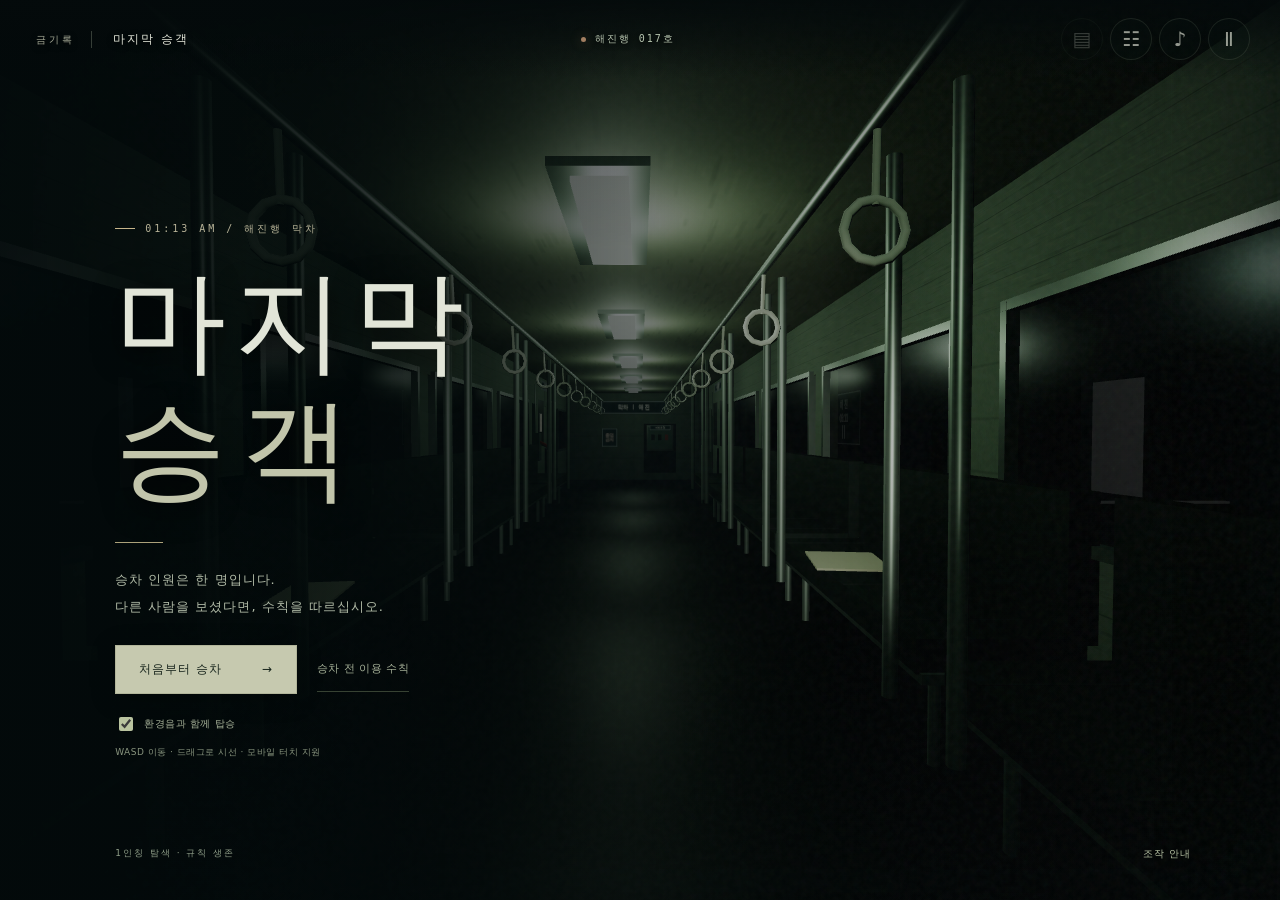
==== commit e2dcc48d: "Build a single first-person last passenger horror episode" ====
--- a/play.html
+++ b/play.html
@@ -4,8 +4,8 @@
   <meta charset="UTF-8">
   <meta name="viewport" content="width=device-width, initial-scale=1">
   <meta name="theme-color" content="#111210">
-  <meta name="description" content="금기록. 돌아오려면 규칙을 기억하세요. 설치 없이 즐기는 열 가지 짧은 나폴리탄 공포게임.">
-  <title>금기록 — 돌아오려면, 규칙을 기억하세요.</title>
+  <meta name="description" content="마지막 승객. 해진행 막차에는 한 명만 탑승했습니다. 빛과 시선과 숨을 관리하며 살아 돌아오는 1인칭 규칙 공포게임.">
+  <title>마지막 승객 — 해진행 막차</title>
   <link rel="icon" href="data:image/svg+xml,%3Csvg%20xmlns%3D%22http%3A%2F%2Fwww.w3.org%2F2000%2Fsvg%22%20viewBox%3D%220%200%2064%2064%22%3E%3Crect%20width%3D%2264%22%20height%3D%2264%22%20rx%3D%2212%22%20fill%3D%22%23171916%22%2F%3E%3Crect%20x%3D%2210%22%20y%3D%2210%22%20width%3D%2244%22%20height%3D%2244%22%20rx%3D%222%22%20fill%3D%22%23a4493d%22%2F%3E%3Ctext%20x%3D%2232%22%20y%3D%2243%22%20fill%3D%22%23eee5cf%22%20font-size%3D%2234%22%20text-anchor%3D%22middle%22%20font-family%3D%22serif%22%3E%E7%A6%81%3C%2Ftext%3E%3C%2Fsvg%3E%0A">
   <style>@charset "UTF-8";
 :root{color-scheme:dark;--bg:#111310;--panel:#191c17;--paper:#d7d2bd;--text:#e3e3d8;--muted:#969c8d;--dim:#777f70;--line:#30352b;--red:#b85547;--red-bright:#d27461;--serif:"Noto Serif KR","Batang","바탕",Georgia,serif;--sans:"Pretendard","Noto Sans KR","Malgun Gothic",system-ui,sans-serif;--mono:Consolas,"Courier New",monospace}
@@ -72,6 +72,16 @@
 @media(max-width:700px){.live-art text{transform-box:fill-box;transform-origin:center;transform:scale(1.7,.7)}}
 @media(prefers-reduced-motion:reduce){.cinema *,.cinema *:before,.cinema *:after{animation:none!important;transition:none!important}.reflection{opacity:.8}.bell-beat{opacity:1}}
 </style>
+  <style>.last-train{position:fixed;inset:0;z-index:5;background:#050909;color:#e2e5d8;font-family:"Malgun Gothic",system-ui,sans-serif;overflow:hidden;--t-ink:#bec9b0;--t-gold:#b1a379;isolation:isolate}.last-train *{box-sizing:border-box}.last-train [hidden]{display:none!important}.last-train button{font:inherit;color:inherit;touch-action:manipulation}.last-train button:focus-visible{outline:2px solid #dfd8b4;outline-offset:4px}.last-train button:disabled{opacity:.35;cursor:default}.last-train button:not(:disabled){cursor:pointer}.last-train kbd{font:9px Consolas,monospace;font-weight:400;color:#9da98f;letter-spacing:.5px}.last-train canvas{display:block;width:100%;height:100%;touch-action:none;outline:none}.train-vignette,.train-noise,.train-hit{position:absolute;inset:0;pointer-events:none}.train-vignette{background:radial-gradient(ellipse at center,transparent 32%,#02070787);box-shadow:inset 0 0 90px #03070799;z-index:1}.train-noise{opacity:.13;mix-blend-mode:screen;background-image:url("data:image/svg+xml,%3Csvg xmlns='http://www.w3.org/2000/svg' viewBox='0 0 180 180'%3E%3Cfilter id='n'%3E%3CfeTurbulence type='fractalNoise' baseFrequency='.76' numOctaves='3' stitchTiles='stitch'/%3E%3C/filter%3E%3Crect width='100%25' height='100%25' filter='url(%23n)' opacity='.38'/%3E%3C/svg%3E");z-index:2}.train-hit{z-index:12;background:radial-gradient(ellipse,transparent 5%,#180403bc 70%,#050303);opacity:0}.train-lids{position:absolute;inset:0;z-index:15;background:#010303;opacity:0;pointer-events:none;transition:opacity .22s}.eyes-closed .train-lids{opacity:1}.closed-eyes-cues{position:absolute;top:44%;width:100%;text-align:center;color:#7b8876;font-size:12px;letter-spacing:2px}.closed-eyes-cues small{display:block;font-size:11px;letter-spacing:1px;color:#b5c6a1;min-height:25px;margin-top:23px}.closed-eyes-cues #rail-beats{display:flex;justify-content:center;gap:25px;margin-top:25px}.closed-eyes-cues i{width:6px;height:6px;border:1px solid #65775b;border-radius:50%}.closed-eyes-cues i.heard{background:#c6ccaa;box-shadow:0 0 20px #c1cc9d80}
+.train-hud{position:absolute;left:0;right:0;top:0;z-index:22;height:78px;padding:0 30px;display:flex;justify-content:space-between;align-items:center;gap:24px;background:linear-gradient(#040a0bd9,transparent)}.train-wordmark{background:none;border:0;font-size:12px!important;letter-spacing:2px;text-shadow:0 2px 6px #000}.train-wordmark>span{display:inline-block;margin-right:15px;color:#a6aa97;font-size:10px;letter-spacing:3px;border-right:1px solid #68726480;padding-right:16px}.train-car-label{display:flex;align-items:center;gap:9px;font:10px Consolas,monospace;letter-spacing:2px;color:#b6c4af;text-shadow:0 2px 5px #000}.record-dot{width:5px;height:5px;background:#a27e61;border-radius:50%;box-shadow:0 0 12px #bd8b5a70}.train-hud nav{display:flex;gap:7px}.train-hud nav>button{width:42px;height:42px;border:1px solid #b8c2a630;background:#08131170;border-radius:50%;font-size:20px}.train-hud nav>button:hover{background:#42534080}.train-hud nav>button[aria-pressed=true]{color:#e1d4a4;border-color:#aca47d80}.train-crosshair{position:absolute;left:50%;top:50%;width:22px;height:22px;margin:-11px;display:grid;place-items:center;pointer-events:none;z-index:5;opacity:0}.train-playing .train-crosshair{opacity:.7}.train-crosshair i{width:3px;height:3px;border-radius:50%;background:#d4dfcb;box-shadow:0 0 6px #000}.eyes-closed .train-crosshair{opacity:0}.train-pin{position:absolute;z-index:7;transform:translate(-50%,-50%);display:flex;flex-direction:column;align-items:center;gap:4px;padding:4px 10px;min-width:44px;min-height:52px;border:0;background:transparent;text-align:center;max-width:200px}.train-pin>span{border:1px solid #e2dfb880;background:#08130de3;border-radius:50%;width:28px;height:28px;display:grid;place-items:center;font:18px Consolas;transition:background .2s,transform .2s}.train-pin small{background:#050d0edb;border:1px solid #adba9c38;padding:3px 8px;font-size:10px;color:#d4dec7;text-shadow:0 2px 3px #000;white-space:nowrap}.train-pin:hover>span{background:#a3ad86;color:#142315;transform:scale(1.12)}#train-interact{position:absolute;left:50%;top:calc(50% + 32px);transform:translateX(-50%);z-index:8;display:flex;align-items:center;gap:9px;min-height:44px;padding:6px 13px;background:#06100ed4;border:1px solid #a4b28c66;font-size:11px;white-space:nowrap}#train-interact kbd{display:grid;place-items:center;width:21px;height:21px;color:#e0e2c8;border:1px solid #a7b18a;font-size:11px}.train-caption{position:absolute;bottom:165px;left:50%;transform:translateX(-50%);width:min(600px,60%);z-index:19;font-size:13px;letter-spacing:.8px;line-height:1.8;text-align:center;text-shadow:0 2px 7px #000,0 1px 10px #000;pointer-events:none;color:#d6ddc8}.train-caption:empty{display:none}
+.train-controls{position:absolute;inset:auto 0 0;z-index:20;height:145px;padding:0 27px 22px;display:flex;align-items:flex-end;justify-content:space-between;pointer-events:none;background:linear-gradient(transparent,#040b0b70)}.train-controls button{pointer-events:auto}.movement-cluster{width:152px}.move-pad{display:grid;grid-template-columns:repeat(3,44px);grid-template-rows:repeat(2,38px);gap:4px;justify-content:center}.move-pad button{min-width:44px;min-height:38px;font:12px Consolas!important;border:1px solid #9aa68e55;border-radius:4px;background:#08130eb3;color:#bec8b0;box-shadow:inset 0 -2px 1px #0005}.move-pad button:hover,.move-pad button:active{background:#56684a9c;border-color:#bac6a3}.move-pad [data-move=forward]{grid-column:2}.move-pad [data-move=left]{grid-row:2;grid-column:1}.move-pad [data-move=back]{grid-row:2;grid-column:2}.move-pad [data-move=right]{grid-row:2;grid-column:3}.look-pad{display:flex;align-items:center;justify-content:space-between;margin-top:5px;gap:3px}.look-pad>button{width:38px;min-height:36px;border:0;background:#0e1b16b8;border-radius:4px;font-size:21px;color:#aab69a}.look-pad>span{font-size:8px;color:#b0bda5;text-align:center;white-space:nowrap;text-shadow:0 2px 4px #000}.survival-controls{display:flex;gap:8px}.survival-controls>button{width:72px;height:80px;display:flex;flex-direction:column;align-items:center;justify-content:center;gap:3px;border:1px solid #93a68752;border-radius:4px;background:linear-gradient(#172920bd,#08140ee0);user-select:none;-webkit-user-select:none;touch-action:none}.survival-controls>button:hover{background:#40563bbd}.survival-controls>button[aria-pressed=true]{border-color:#b4c795;color:#e4e8c8;background:#3c5131c9}.survival-controls b{font:28px Georgia;font-weight:400;line-height:1}.survival-controls span{font-size:10px;line-height:1.5}.survival-controls kbd{font-size:7px;letter-spacing:0}.train-status{position:absolute;left:50%;bottom:37px;transform:translateX(-50%);display:flex;flex-direction:column;align-items:center;gap:9px;min-width:150px}#hide-state{color:#b9c9a6;font-size:10px;letter-spacing:2px;text-shadow:0 2px 5px #000}#hide-state.exposed{color:#d2a181}.air-meter{width:180px;display:flex;align-items:center;gap:9px;font-size:9px;color:#abbc9c}.air-meter>div{height:3px;background:#56614e80;flex:1;overflow:hidden}.air-meter i{display:block;background:#c9d1b2;height:100%;transition:width .12s}.air-meter small{font-size:8px;width:35px}.wrist-marks{display:flex;gap:8px;height:18px;align-items:center}.wrist-marks i{width:2px;height:13px;background:#63715a45;transform:rotate(23deg)}.wrist-marks i.marked{height:18px;width:3px;background:#b87756;box-shadow:0 0 9px #642c1d80}
+.train-title-screen{position:absolute;inset:0;z-index:25;padding:clamp(80px,13vh,160px) 9vw 35px;background:linear-gradient(90deg,#030a0bf0, #030a0bd6 27%,#030a0b4a 64%,transparent);display:flex;flex-direction:column;align-items:flex-start;justify-content:center;pointer-events:none}.train-title-screen button,.train-title-screen input{pointer-events:auto}.last-train:not(.has-started) .train-hud{z-index:26}.last-train:not(.has-started) .train-hud nav{opacity:.65}.last-train:not(.has-started) #train-pins,.last-train:not(.has-started) .train-controls{display:none}.title-kicker{font:10px Consolas,monospace;letter-spacing:3px;color:#b8b398;display:flex;align-items:center;gap:10px}.title-kicker i{width:20px;height:1px;background:#c7b58b}.train-title-screen h1{font-family:"Batang",Georgia,serif;font-size:clamp(58px,8.7vw,118px);font-weight:400;letter-spacing:8px;line-height:1.14;margin:24px 0 0;text-shadow:0 6px 30px #000}.train-title-screen h1 em{font-style:normal;color:#c2c5ab;letter-spacing:14px}.title-rule{height:1px;width:48px;background:#aca17a;margin:28px 0 23px}.train-title-screen>p{font-size:13px;line-height:2.1;letter-spacing:1px;color:#b2bca8;margin:0 0 25px}.title-actions{display:flex;gap:12px;align-items:center;flex-wrap:wrap;max-width:600px}.train-primary,.train-secondary{min-height:48px;padding:13px 23px;border:1px solid #b2b59a;font-size:12px!important;letter-spacing:1px;text-decoration:none}.train-primary{background:#c6c9af;color:#17241c!important;box-shadow:0 4px 25px #0004}.train-primary:hover{background:#e0dfc4}.train-primary>span{margin-left:35px}.train-secondary{background:#14241db3;color:#c5d0b6!important;border-color:#71836980}.title-manual{font-size:11px!important;color:#a7b299!important;border:0;border-bottom:1px solid #6d7d5e80;background:none;padding:10px 0;min-height:44px;margin-left:8px;letter-spacing:.5px}.title-sound{display:flex;align-items:center;gap:8px;font-size:10px;color:#a8b39a;letter-spacing:.5px;margin-top:20px;pointer-events:auto}.title-sound input{accent-color:#bac4a0;width:14px;height:14px}.train-title-screen>small{font-size:9px;letter-spacing:.5px;color:#89957f;margin-top:11px}.title-bottom{position:absolute;left:9vw;right:6vw;bottom:26px;display:flex;justify-content:space-between;align-items:center;font-size:9px;letter-spacing:2px;color:#91a08a}.title-bottom button{font-size:10px;letter-spacing:1px;background:none;border:0;color:#b7c3a5;padding:12px}.train-save-warning{position:absolute;bottom:0;left:0;right:0;background:#3d2c1ddf;color:#decbb3;font-size:11px;text-align:center;padding:7px 12px;z-index:70}
+.train-dialog{position:fixed;inset:0;margin:auto;width:min(640px,calc(100vw - 32px));max-height:88dvh;border:1px solid #b3b798;border-radius:0;background:#c9c6ae;color:#283329;padding:40px;box-shadow:0 20px 100px #000d;overflow:auto;z-index:100}.train-dialog::backdrop{background:#020707c9;backdrop-filter:blur(7px)}.train-dialog-close{position:absolute;right:12px;top:12px;width:44px;height:44px;line-height:1;border:0;background:#aeb09444;font-size:27px!important;color:#354331!important;z-index:1}.train-dialog h2{font:400 28px "Batang",Georgia,serif;margin:8px 0 20px;color:#273528;line-height:1.5;letter-spacing:.5px}.train-dialog p{font-size:12px;line-height:2;color:#48533f}.paper-heading{border-bottom:1px solid #7f886566;padding-bottom:16px;margin-bottom:22px}.paper-heading small,.dialog-eyebrow{font-size:9px;letter-spacing:2px;color:#676e50}.paper-heading p{font-size:11px}.train-rule-list article{padding:17px 0;border-bottom:1px dashed #7a806450}.train-rule-list h3{font-size:13px;line-height:1.7;font-weight:700;color:#41472c;margin:0 0 10px}.train-rule-list p{font-size:12px;line-height:2.15;margin:0}.train-rule-list .rule-highlight{background:#a16e2922;border:1px solid #96654688;padding:15px;margin:0 -12px}.paper-stamp{font:15px "Batang",serif;text-align:right;color:#8d5742;letter-spacing:2px;margin-top:27px}.ticket-title{font-size:24px!important}.boarding-ticket{background:#dad7bf;border:1px solid #8b9273;padding:25px 27px;margin:10px 0;color:#28382a;box-shadow:4px 7px 15px #3c452733;transform:rotate(-1deg)}.boarding-ticket>div:first-child{font-size:15px;letter-spacing:5px;border-bottom:2px solid #49583b;padding-bottom:17px;display:flex;justify-content:space-between;align-items:center}.boarding-ticket>div>span{font-size:9px;letter-spacing:1px}.boarding-ticket h3{font:25px "Batang",serif;letter-spacing:3px;margin:30px 0}.boarding-ticket h3 b{font-weight:400;margin:0 13px;font-size:19px}.boarding-ticket section{display:flex;justify-content:space-between;gap:20px;border-bottom:1px dashed #7c866a;padding:0 0 24px;margin-bottom:22px}.boarding-ticket section>span{font-size:10px;color:#677459}.boarding-ticket strong{display:block;font:24px Consolas,monospace;color:#243c2a;margin-top:7px}.boarding-ticket .ticket-cut{display:flex;align-items:center;justify-content:space-between;font-size:11px;letter-spacing:2px}.ticket-cut strong{font-size:38px;letter-spacing:8px;margin:0}.boarding-ticket>small{display:block;font-size:10px;line-height:1.9;margin-top:15px;color:#67705c}.ticket-bars{height:30px;width:190px;background:repeating-linear-gradient(90deg,#29382a 0px,#29382a 2px,transparent 2px,transparent 4px,#29382a 4px,#29382a 5px,transparent 5px,transparent 8px);opacity:.65;margin:24px 0 0 auto}.control-guide{display:flex;flex-direction:column;gap:10px}.control-guide p{display:flex;align-items:center;gap:20px;border-bottom:1px solid #81866a44;padding-bottom:12px;margin:0}.control-guide kbd{min-width:78px;color:#475434;font-size:12px;border:1px solid #7c896555;padding:6px;text-align:center}.control-guide span{font-size:11px}.guide-footnote{font-size:10px!important;color:#6a745d!important;margin-top:18px}.pause-actions{display:flex;flex-direction:column;gap:12px}.pause-actions>button{min-height:48px;padding:10px;border:1px solid #7e8a68;color:#33442a;background:#b4bea0;font-size:12px}.pause-actions>#pause-restart{border:0;background:none;color:#6f735b;font-size:11px}.panel-note{font-size:11px!important;color:#5f6b51!important}.train-dialog input#train-code{width:100%;font:35px Consolas,monospace;color:#d0dbb8;letter-spacing:12px;text-align:center;padding:11px;border:4px solid #707c60;background:#20331f;box-shadow:inset 0 3px 12px #0007;outline-color:#7d543e}.train-keypad{display:grid;grid-template-columns:repeat(3,1fr);gap:9px;margin-top:14px}.train-keypad>button{min-height:48px;background:linear-gradient(#a4ae93,#7d8c6c);border:1px solid #667654;color:#233a24;font:24px Consolas!important;box-shadow:0 3px 0 #4c6144}.train-keypad>button:active{transform:translateY(2px);box-shadow:0 1px 0 #4c6144}.train-dialog #panel-ticket,.back-to-panel{display:block;margin:20px auto 0;min-height:44px;padding:10px 20px;border:1px solid #788963;background:#b6bea3;color:#3e5035;font-size:11px}.breaker-panel{display:grid;grid-template-columns:repeat(3,1fr);gap:12px;background:#45573f;padding:25px 15px;border:8px solid #66765a;box-shadow:inset 0 0 16px #0006;margin-top:20px}.breaker{background:#30462f;border:1px solid #95a483;border-radius:2px;display:flex;flex-direction:column;align-items:center;padding:13px 8px;color:#dce2cb!important;min-height:215px;gap:12px}.breaker strong{font-size:12px;font-weight:400}.breaker-light{width:6px;height:6px;background:#b99e68;border-radius:50%;box-shadow:0 0 12px #b99e68}.breaker-track{height:92px;width:34px;background:#132810;border:2px solid #829774;position:relative;box-shadow:inset 0 0 6px #000}.breaker-track b{position:absolute;top:8px;left:-10px;right:-10px;height:22px;background:linear-gradient(#c7c5a2,#6d7758);box-shadow:0 6px 4px #0007;border:1px solid #c5cbb0}.breaker[data-breaker=door] .breaker-track b{top:60px}.breaker.switched .breaker-track b{top:60px}.breaker.switched[data-breaker=door] .breaker-track b{top:8px}.breaker.switched{opacity:.6}.breaker.switched .breaker-light{background:#a9c78a}.breaker small{font-size:10px;color:#bac8a3}
+.train-ending{position:absolute;inset:0;z-index:30;display:flex;flex-direction:column;align-items:center;justify-content:center;text-align:center;padding:30px;background:#030909d9;backdrop-filter:blur(4px);animation:train-end-in 2s ease-out}.train-ending>small{font:10px Consolas,monospace;letter-spacing:4px;color:#a7b498}.train-ending h2{font:400 clamp(23px,3.7vw,45px) "Batang",Georgia,serif;letter-spacing:3px;line-height:1.7;margin:26px 0 18px;max-width:900px}.train-ending>p{font-size:13px;color:#a9b59c;max-width:560px;line-height:2;letter-spacing:.5px}.ending-seal{border:1px solid #788469;color:#abb99a;font:16px "Batang",serif;letter-spacing:4px;padding:9px 20px;transform:rotate(-4deg);margin:25px 0 35px}.ending-register .ending-seal{border-color:#93644e;color:#b78d6a}.train-ending-actions{display:flex;align-items:center;justify-content:center;gap:12px;flex-wrap:wrap}.train-ending-actions button{min-height:48px;font-size:12px}.train-ending-actions #ending-rule{background:none;border:0;padding:12px;color:#a8b49b;text-decoration:underline;text-underline-offset:5px}.train-ending .ending-count{margin-top:28px;font-size:9px;letter-spacing:1px;color:#7b8b74}.ending-presence{position:absolute;right:9%;height:88%;bottom:0;opacity:.12;pointer-events:none;z-index:-1}.motion-reduced *{animation:none!important;transition:none!important}@keyframes train-end-in{from{opacity:0}to{opacity:1}}
+@media(max-width:800px){.train-hud{height:66px;padding:0 13px;gap:8px}.train-wordmark{font-size:10px!important;letter-spacing:.5px}.train-wordmark>span{display:none}.train-car-label{font-size:8px;letter-spacing:.5px;gap:5px}.train-hud nav{gap:2px}.train-hud nav>button{width:35px;height:40px;font-size:18px;border:0}.train-title-screen{padding:100px 8vw 75px;background:linear-gradient(90deg,#030a0bf2,#030a0bd4 44%,#030a0b45)}.train-title-screen h1{font-size:80px;letter-spacing:5px}.train-title-screen h1 em{letter-spacing:9px}.train-title-screen>p{font-size:12px}.title-kicker{font-size:8px;letter-spacing:2px}.title-actions{gap:10px;max-width:330px}.title-actions>.train-primary{padding:12px 20px}.title-manual{font-size:10px!important;margin-left:0}.title-rule{margin:25px 0 21px}.title-sound{font-size:10px}.title-bottom{left:8vw;right:7vw;bottom:18px;font-size:8px}.train-controls{padding:0 12px 18px;height:150px}.movement-cluster{width:134px}.move-pad{grid-template-columns:repeat(3,40px);gap:3px;grid-template-rows:repeat(2,40px)}.move-pad button{min-width:40px;min-height:40px}.look-pad>button{width:40px;height:40px}.look-pad>span{font-size:7px;white-space:normal;max-width:50px}.survival-controls{display:grid;grid-template-columns:repeat(2,62px);gap:5px}.survival-controls>button{width:62px;height:59px;gap:1px}.survival-controls b{font-size:21px}.survival-controls span{font-size:9px}.survival-controls kbd{font-size:6px}.train-status{bottom:158px;width:150px}.train-caption{bottom:204px;width:86%;font-size:11px;line-height:1.9;letter-spacing:.5px}.air-meter{width:150px}.wrist-marks{height:10px}.train-pin small{font-size:9px;padding:3px 6px}.train-pin{max-width:140px}.train-pin>span{width:27px;height:27px}#train-interact{font-size:10px;padding:4px 10px;min-height:40px;max-width:80%}.train-dialog{padding:35px 23px 28px;max-height:88dvh}.train-dialog h2{font-size:24px}.train-rule-list h3{font-size:12px}.train-rule-list p{font-size:12px;line-height:2.05}.boarding-ticket{padding:22px 16px}.boarding-ticket>div:first-child{font-size:13px;letter-spacing:2px}.boarding-ticket>div>span{font-size:8px}.boarding-ticket h3{font-size:21px;letter-spacing:1px}.boarding-ticket h3 b{margin:0 5px}.boarding-ticket section{gap:10px}.boarding-ticket strong{font-size:23px}.ticket-cut strong{font-size:31px;letter-spacing:7px}.control-guide p{gap:12px}.control-guide kbd{min-width:61px;font-size:10px}.breaker-panel{gap:7px;padding:18px 8px;border-width:5px}.breaker{padding:12px 5px;min-height:200px}.breaker strong{font-size:10px}.train-ending h2{font-size:28px;letter-spacing:1px}.train-ending>p{font-size:12px}.train-ending-actions{gap:10px}.train-ending-actions .train-primary,.train-ending-actions .train-secondary{padding:12px 17px}.train-ending{padding:25px}.ending-presence{right:0;opacity:.1}}
+@media(max-height:600px) and (min-width:801px){.train-title-screen{padding-top:80px;padding-bottom:60px}.train-title-screen h1{font-size:62px;line-height:1.05}.title-rule{margin:17px 0 13px}.train-title-screen>p{font-size:11px;margin-bottom:15px}.title-kicker{font-size:9px}.title-sound{margin-top:12px}.train-title-screen>small{margin-top:7px}.train-controls{transform:scale(.88);transform-origin:bottom left;width:113.6%;bottom:0}.train-caption{bottom:140px}.train-hud{height:62px}}
+@media(prefers-reduced-motion:reduce){.last-train *{animation:none!important;transition:none!important}}
+</style>
   
 </head>
 <body>
@@ -90,744 +100,3799 @@
   <dialog id="info-dialog" aria-labelledby="dialog-title"><div class="dialog-top"><span class="eyebrow">TABOO ARCHIVE</span><button id="close-dialog" class="icon-button" aria-label="닫기" type="button">×</button></div><div id="dialog-content"></div></dialog>
   <div id="toast" class="toast" role="status" hidden></div>
   <noscript><p class="noscript">게임을 실행하려면 브라우저의 JavaScript를 켜 주세요.</p></noscript>
-<script type="module">// Stories, observations and rules are original. Choices resolve locally in the browser.
-const choice = (title, text, options, answer, success, failure, evidence = []) => ({ type: 'choice', title, text, options: options.map(([id, label]) => ({ id, label })), answer, success, failure, evidence });
-const code = (title, text, answer, success, failure, evidence = []) => ({ type: 'code', title, text, answer, success, failure, evidence });
-const sequence = (title, text, options, answer, success, failure) => ({ type: 'sequence', title, text, options: options.map(([id, label]) => ({ id, label })), answer, success, failure });
-const inspect = (title, text, objects, answer, success, failure) => ({ type: 'inspect', title, text, objects: objects.map(([id, label, detail]) => ({ id, label, detail })), answer, success, failure });
-
-const games = [
-  {
-    id: 'last-train', number: '01', title: '마지막 승객', subtitle: 'THE LAST PASSENGER', category: '규칙 생존', minutes: 3, fear: 2, location: '무명역 · 00:13', scene: 'train', accent: '#9c403d',
-    summary: '막차에는 당신 말고도 누군가 타고 있다. 여섯 번째 역에서는 내리지 마세요.',
-    intro: '야근을 마치고 올라탄 막차. 객차에는 아무도 없는데 맞은편 좌석이 천천히 꺼진다. 창문에 붙은 안내문 끝에는 누군가 손톱으로 쓴 문장이 있다. “이것만 지키면 집에 갈 수 있어.”',
-    rules: ['문이 닫힌 뒤 이름을 부르는 소리에는 대답하지 마세요.', '차창에 승객이 비치면 눈을 감으세요. 빈 좌석을 확인하지 마세요.', '역 이름이 없는 승강장과 여섯 번째 역에서는 내리지 마세요.', '빨간 우산을 든 승객이 타면 자리를 비우고 서 있으세요.', '일곱 번째 역의 초록색 출구에서만 내리세요.'],
-    rounds: [
-      choice('01: 이름을 부르는 방송', '스피커가 지직거린다. 안내 방송이 아주 정확하게 당신의 이름을 부른다. “분실물을 찾아가세요.”', [['answer','대답하고 분실물을 묻는다'],['quiet','입을 다문 채 기다린다'],['driver','운전실로 향한다']], 'quiet', '방송은 다른 이름을 부르기 시작했다. 다행히 당신의 이름은 잊은 것 같다.', '“확인되었습니다.” 방송이 답한다. 이제 모든 좌석에 당신의 이름이 적혀 있다.'),
-      choice('02: 차창 속의 자리', '앞에는 아무도 없다. 검은 차창 속에서만 한 여자가 당신 옆에 앉아 있다. 그녀가 천천히 고개를 돌린다.', [['close','눈을 감는다'],['look','옆자리를 확인한다'],['wave','차창 속 여자에게 손을 흔든다']], 'close', '차가운 머리카락이 손등을 스치고 사라졌다. 눈을 뜨자 터널이 끝나 있다.', '옆자리에는 아무도 없다. 다시 차창을 보자 여자는 당신의 자리에 앉아 있다.'),
-      choice('03: 여섯 번째 정차', '여섯 번째 역. 문이 열리고 익숙한 집 앞 골목이 보인다. 역명판에는 아무 글자도 없다.', [['exit','집이 보이니 내린다'],['stay','객차 안에서 기다린다'],['call','승강장에 대고 누군가를 부른다']], 'stay', '문 너머의 골목이 종이처럼 접혔다. 열차가 다시 움직인다.', '발을 내딛자 골목이 꺼진다. 돌아보니 열차 대신 긴 식탁이 놓여 있다.', [{label:'정차 횟수',value:'06'},{label:'역명판',value:'이름 없음'}]),
-      choice('04: 젖지 않은 우산', '다음 터널에서 열차가 멈춘다. 빨간 우산을 든 사람이 닫힌 문을 통과한다. 당신의 좌석 번호를 보고 있다.', [['umbrella','우산을 받아 준다'],['sit','고개를 숙이고 앉아 있는다'],['stand','자리를 비우고 손잡이를 잡는다']], 'stand', '그는 당신이 앉았던 자리에 우산을 세웠다. 우산 끝에서 역 이름들이 쏟아진다.', '“예약된 자리입니다.” 무릎 아래부터 당신의 몸이 좌석 안으로 가라앉는다.'),
-      choice('05: 귀가', '일곱 번째 역. 초록색 출구 표시가 켜진다. 뒤에서 익숙한 목소리가 “같이 가”라고 말한다.', [['leave','뒤를 보지 않고 초록색 출구로 나간다'],['wait','목소리의 주인을 기다린다'],['ride','한 정거장 더 간다']], 'leave', '계단 끝에 아침 냄새가 난다. 교통카드 내역에는 어젯밤 기록이 없다.', '문이 닫힌다. 안내 방송이 울린다. “이번 역은 첫 번째 역입니다.”', [{label:'정차 횟수',value:'07'},{label:'출구',value:'초록색 점등'}])
-    ],
-    escaped: {title:'승차 기록 없음',text:'집에 도착했다. 현관에는 젖은 신발이 한 켤레 더 있다. 적어도 열차에서는 내렸다.'},
-    lost: {title:'추가된 승객',text:'다음 야근자의 차창에 당신이 비칠 것이다. 이름을 부르지 않도록 노력하자.'}
-  },
-  {
-    id:'elevator', number:'02', title:'존재하지 않는 4층', subtitle:'THE MISSING FLOOR', category:'규칙 생존', minutes:3, fear:3, location:'은하아파트 · B1', scene:'elevator', accent:'#8c8057',
-    summary:'이 건물은 3층까지다. 엘리베이터에 4층 버튼이 생기기 전까지는.',
-    intro:'택배를 전하러 왔을 뿐이다. 문이 닫히자 3층짜리 건물의 버튼이 여섯 개로 늘었다. 비상전화 옆, 오래된 관리원의 메모가 보인다.',
-    rules:['네 번째 층이 나타나면 4 → 2 → 6 → 2 → 1 순서로 누르세요.', '누군가 타더라도 눈을 마주치거나 말을 걸지 마세요.', '표시창이 B0이 되면 비상 호출기에 000을 입력하세요.', '문이 열려도 초록색 1F 표시가 켜질 때까지 기다리세요.'],
-    rounds:[
-      sequence('01: 돌아가는 순서','관리원의 메모대로 층 버튼을 누르세요. 같은 버튼을 여러 번 누를 수 있습니다.', [['1','1층'],['2','2층'],['3','3층'],['4','4층'],['5','5층'],['6','6층']], ['4','2','6','2','1'], '엘리베이터가 위아래로 움직인 뒤 잠잠해졌다. 천장 속 발소리도 멈췄다.', '버튼이 꺼진다. 층마다 다른 당신이 문 앞에서 기다리고 있다.'),
-      choice('02: 동승자','등 뒤에서 문이 열린다. “몇 층 가세요?” 어린 목소리가 묻는다. 거울에는 당신 혼자다.', [['talk','1층이라고 대답한다'],['ignore','버튼만 보고 침묵한다'],['mirror','거울을 자세히 본다']], 'ignore','작은 손이 버튼을 누르려다 멈춘다. 목소리는 이번에는 천장 위에서 들린다.','아이가 웃는다. “그 층은 없어졌는데.” 표시창에서 숫자 1이 지워진다.'),
-      code('03: 지하 0층','층 표시가 B0으로 바뀌었다. 비상 호출기에 세 자리 번호를 입력해야 한다.', '000','전화기 너머로 누군가 세 번 숨을 쉰다. B0 표시가 사라졌다.','관리원의 목소리가 들린다. “그 번호로는 밖에 연락할 수 없습니다.” 문이 벽 안으로 열린다.',[{label:'층 표시',value:'B0'},{label:'관리 메모',value:'지하 0층 비상 호출: 000'}]),
-      choice('04: 문 바깥','문이 열렸다. 복도는 밝지만 표시창은 붉은색 1F다. 초록색 불은 아직 꺼져 있다.', [['out','밝은 복도로 나간다'],['wait','초록색 표시를 기다린다']], 'wait','붉은 숫자가 녹아내리고 초록색 1F가 켜졌다. 진짜 관리실의 라디오 소리가 들린다.','복도 끝의 창문으로 당신이 탄 엘리베이터가 보인다. 그 안에도 당신이 있다.')
-    ], escaped:{title:'지상으로',text:'관리원은 이 건물에 엘리베이터가 없다고 말한다. 당신 손에는 아직 따뜻한 4층 버튼이 쥐어져 있다.'},lost:{title:'층수 미상',text:'건물은 여전히 3층이다. 당신이 있는 층은 도면에 기록되지 않는다.'}
-  },
-  {
-    id:'night-store',number:'03',title:'새벽 편의점',subtitle:'NIGHT SHIFT',category:'이상 현상',minutes:4,fear:2,location:'모퉁이 편의점 · 02:00',scene:'store',accent:'#5d8379',
-    summary:'시급이 높은 데는 이유가 있다. 계산대 아래의 인수인계서를 꼭 읽으세요.',
-    intro:'첫 야간 근무. 점장은 열쇠를 건네며 “손님을 잘 구분하면 쉬워요”라고 말했다. 인수인계서에는 물건보다 손님을 먼저 보라는 문장이 밑줄 쳐져 있다.',
-    rules:['손님의 발밑에 그림자가 없으면 계산하지 마세요.', '시계가 03:33을 가리키면 어떤 요청에도 매장 문을 열지 마세요.', '영수증에 내일 날짜가 찍히면 영수증을 찢으세요.', '마감은 출입문 잠그기 → 간판 끄기 → 뒤돌아보기 순서입니다.'],
-    rounds:[
-      inspect('01: 첫 번째 손님','세 곳을 살펴본 뒤, 계산을 거절해야 할 근거를 신고하세요.',[['shadow','손님의 발밑','형광등은 밝지만 손님의 발밑에만 그림자가 없다.'],['clock','벽시계','시계는 02:15를 가리킨다. 초침이 정상적으로 움직인다.'],['basket','장바구니','생수 두 병. 가격표와 바코드는 일치한다.']], 'shadow','“들켰네요.” 손님이 장바구니를 내려놓고 바닥 틈으로 흘러간다.','당신이 계산하는 동안 손님의 그림자가 생겼다. 당신의 그림자는 사라졌다.'),
-      choice('02: 문밖의 택배','시계가 03:33에서 멈춘다. 택배 기사가 문을 두드린다. 당신이 주문한 물건이라고 한다.', [['open','잠깐 문을 열어 받는다'],['locked','문을 잠근 채 기다린다'],['back','뒷문으로 나간다']], 'locked','상자 안에서 두드리는 소리가 나다가 그쳤다. 초침이 다시 움직인다.','기사의 팔이 문틈으로 끝없이 들어온다. 상자 겉면에는 당신의 이름 대신 “신선식품”이라고 적혀 있다.'),
-      inspect('03: 두 번째 영수증','물건은 모두 정상이다. 확인해야 할 이상을 찾아보세요.',[['hands','손님의 손','손가락은 양손에 다섯 개씩이다.'],['receipt','영수증 날짜','오늘은 10월 31일. 영수증에는 11월 1일, 사망 확인이라고 찍혀 있다.'],['price','계산 금액','생수 1개 1,000원. 받은 돈도 정확히 1,000원이다.']], 'receipt','영수증을 찢자 인쇄기가 비명을 삼켰다. 손님이 아무 말 없이 떠난다.','영수증을 건네자 손님이 묻는다. “내일도 여기 계시죠?” 당신은 이미 고개를 끄덕이고 있다.'),
-      sequence('04: 마감 절차','해 뜨기 5분 전. 뒤에서 점장의 목소리가 들리지만 마감 순서부터 지키세요.',[['sign','간판 끄기'],['turn','뒤돌아보기'],['lock','출입문 잠그기']], ['lock','sign','turn'], '뒤돌아보니 아무도 없다. 점장이 남긴 퇴근 봉투만 카운터 위에 있다.', '순서가 바뀐 순간 매장이 뒤집혔다. 문밖에 서 있는 것이 당신이다.')
-    ],escaped:{title:'정산 완료',text:'봉투 안에는 약속한 시급과 당신의 그림자가 들어 있다. 다음 근무자는 구해졌을까.'},lost:{title:'신규 입고',text:'새벽 진열대에 이름 없는 상품이 하나 늘었다. 유통기한은 내일이다.'}
-  },
-  {
-    id:'corridor',number:'04',title:'8번 복도',subtitle:'CORRIDOR No. 8',category:'이상 현상',minutes:3,fear:2,location:'지하 연결통로 · 출구 8',scene:'corridor',accent:'#777e56',
-    summary:'똑같은 복도, 달라진 무언가. 이상을 발견하면 망설이지 말고 돌아가세요.',
-    intro:'출구까지는 복도 네 개. 관리 표지판이 정상 상태를 설명한다. 문은 세 개, 포스터의 얼굴은 눈을 감고, 시계는 08:00. 기억할 것은 많지 않다.',
-    rules:['정상 복도의 왼쪽에는 문이 세 개 있습니다.', '정상 포스터의 얼굴은 눈을 감고 있습니다.', '정상 시계는 08:00입니다.', '이상이 있으면 그 부분을 확인해 돌아가고, 없으면 직진하세요.'],
-    rounds:[
-      inspect('01: 첫 번째 복도','관찰할 곳을 눌러 확인하세요. 이상이 있는 곳을 선택하면 돌아갑니다.',[['doors','출입문','문이 네 개다. 맨 끝의 문에는 안쪽에서 손잡이를 돌리는 소리가 난다.'],['poster','포스터','포스터의 얼굴은 눈을 감고 있다.'],['clock','시계','08:00. 초침은 움직이지 않는다.']], 'doors','돌아서는 순간 네 번째 문이 열린다. 보지 않은 것은 따라오지 못한다.','네 번째 문에서 당신과 똑같은 발소리가 합류한다.'),
-      choice('02: 두 번째 복도','세 개의 문. 눈을 감은 포스터. 08:00의 시계. 발소리는 당신의 것 하나다.',[['forward','이상 없음 · 직진한다'],['back','불안하니 돌아간다']], 'forward','출구 숫자가 2에서 3으로 바뀌었다. 당신은 기억한 대로 움직이고 있다.','정상 복도에서 돌아서자 처음 출발한 자리다. 이번에는 당신의 발소리가 들리지 않는다.'),
-      inspect('03: 세 번째 복도','한 곳이 바뀌었다. 충분히 살펴본 뒤 선택하세요.',[['doors','출입문','문은 세 개. 손잡이도 셋이다.'],['poster','포스터','인쇄된 얼굴이 눈을 뜨고 당신을 보고 있다.'],['clock','시계','시곗바늘은 08:00을 가리킨다.']], 'poster','당신이 돌아서자 종이 찢어지는 소리가 났다. 포스터는 벽에 남았다.','포스터 속 눈이 깜빡인다. 그다음 깜빡인 것은 복도 전체였다.'),
-      inspect('04: 마지막 복도','초록 출구등이 바로 앞에 있다. 마지막까지 확인하세요.',[['doors','출입문','문은 세 개다. 모두 닫혀 있다.'],['poster','포스터','눈을 감은 얼굴. 잉크가 조금 바랬다.'],['clock','시계','08:01. 방금 분침이 움직였다.']], 'clock','한 번 돌아서자 출구가 당신 앞에 나타났다. 복도에는 원래 시계가 없었다는 안내문이 붙어 있다.','출구 문을 열자 08:02가 되었다. 여덟 시를 다시 기다려야 한다.')
-    ],escaped:{title:'지상 8번 출구',text:'바깥 공기가 따뜻하다. 사진을 확인하니 마지막 복도에서 당신도 눈을 감고 있었다.'},lost:{title:'새로운 포스터',text:'복도를 걷는 다음 사람에게 눈을 감은 모습을 보여 주세요. 그것이 유일하게 도울 수 있는 방법이다.'}
-  },
-  {
-    id:'classroom',number:'05',title:'종례가 끝나지 않는 교실',subtitle:'THE FINAL BELL',category:'심리 공포',minutes:4,fear:2,location:'구관 3학년 2반 · 18:06',scene:'classroom',accent:'#746f8b',
-    summary:'출석부에 없는 학생이 대답했다. 선생님은 계속 출석을 부르고 있다.',
-    intro:'두고 온 공책을 찾으러 돌아왔다. 창밖은 밤인데 교실은 종례 중이다. 책상에는 오래전 졸업한 친구들의 이름이 적혀 있다. 당신 책상 안에 쪽지가 있다.',
-    rules:['출석부에 없는 이름이 불리면 아무 대답도 하지 마세요.', '종이 네 번 울리면 책상 아래로 숨으세요. 세 번이면 그대로 기다리세요.', '칠판을 지울 때는 날짜 → 이름 → 문장 순서입니다.', '선생님이 등을 돌렸을 때만 뒷문으로 나가세요.'],
-    rounds:[
-      choice('01: 스물여덟 번째 이름','출석부에는 27명. 선생님이 28번째 이름을 부른다. 그것은 당신의 이름이다.',[['here','“네”라고 대답한다'],['silent','아무 말도 하지 않는다']], 'silent','당신 옆 빈자리에서 “네”라는 대답이 들렸다. 선생님은 만족한 듯 다음 장을 넘긴다.','출석부에 당신 이름이 생겼다. 입학 연도는 비어 있고 졸업 연도는 검게 칠해져 있다.'),
-      choice('02: 네 번째 종소리','딩. 딩. 딩. 잠깐의 정적. 그리고 딩. 창밖의 운동장이 천장 쪽으로 기울어진다.',[['hide','책상 아래로 숨는다'],['stay','그대로 앉아 있는다'],['window','창밖을 본다']], 'hide','책상 위로 젖은 신발들이 지나갔다. 숨을 고르자 교실이 원래대로 돌아왔다.','네 번째 종은 자리에 남은 학생을 세는 소리였다. 이번에는 한 명이다.',[{label:'종소리 기록',value:'● ● ● ● — 4회'}]),
-      sequence('03: 칠판 당번','선생님이 지우개를 건넨다. 쪽지에 적힌 순서대로 칠판을 지우세요.',[['sentence','문장'],['date','날짜'],['name','이름']], ['date','name','sentence'],'칠판 뒤에서 분필 긁는 소리가 그쳤다. 지우개가 평범한 먼지를 털어낸다.','가장 마지막에 지운 것이 당신의 기억에서 사라졌다. 이제 이곳에 왜 왔는지 모른다.'),
-      choice('04: 종례 끝','선생님이 칠판을 향해 돌아선다. 앞문에서는 친구들이 손을 흔든다. 뒷문은 반쯤 열려 있다.',[['front','친구들이 있는 앞문으로 간다'],['back','조용히 뒷문으로 나간다'],['thank','선생님께 인사한다']], 'back','복도에 발을 내딛자 종소리가 딱 세 번 울렸다. 돌아갈 필요는 없다.','“인사는 끝까지 해야지.” 선생님이 몸은 그대로 둔 채 얼굴만 돌린다.')
-    ],escaped:{title:'졸업',text:'공책은 찾지 못했다. 대신 책가방 안에 오늘 날짜의 졸업장이 들어 있다. 졸업생은 당신 한 명이다.'},lost:{title:'영원한 당번',text:'내일도 종례는 계속된다. 다음 학생이 돌아오기 전에 책상에 쪽지를 넣어 두자.'}
-  },
-  {
-    id:'ward',number:'06',title:'자정의 병동',subtitle:'WARD 00',category:'규칙 생존',minutes:4,fear:3,location:'폐쇄병동 · 야간 순회',scene:'ward',accent:'#5b8182',
-    summary:'빈 병실에서 호출벨이 울린다. 환자 명단에 없는 이름은 읽지 마세요.',
-    intro:'대체 근무자의 첫 순회. 병동은 폐쇄되었다는데 호출등은 여전히 켜진다. 수간호사는 규정집 한 장만 남겼다. 종이는 이상하게 따뜻하다.',
-    rules:['환자 명단에 없는 병실의 호출은 취소하세요.', '맥박이 0인 환자에게 이름을 묻지 마세요. 커튼을 닫으세요.', '약품함 암호는 등록된 두 병실 번호의 합입니다.', '순회를 마칠 때 빨간 발자국을 피하고 파란 선을 따라가세요.'],
-    rounds:[
-      choice('01: 303호 호출','명단에는 101호와 202호만 있다. 303호에서 “간호사님”이라는 목소리가 들린다.',[['enter','303호 문을 연다'],['cancel','호출을 취소한다'],['name','문밖에서 이름을 묻는다']], 'cancel','호출등이 꺼진다. 303호 표지판 아래에 “창고”라는 오래된 글자가 드러난다.','문 안쪽에 병실이 없다. 긴 줄을 선 사람들이 당신의 이름표를 보고 있다.',[{label:'등록 병실',value:'101호 / 202호'},{label:'호출 병실',value:'303호'}]),
-      choice('02: 조용한 환자','101호 환자가 눈을 뜨고 있다. 모니터에는 맥박 0. 환자는 자기 이름을 맞혀 보라고 한다.',[['curtain','커튼을 닫는다'],['ask','이름을 묻는다'],['pulse','손목을 잡는다']], 'curtain','커튼 너머에서 침대가 벽을 긁는다. 기록표의 맥박이 정상으로 돌아온다.','환자가 당신의 이름으로 대답한다. 모니터는 이제 당신의 맥박을 세고 있다.'),
-      code('03: 약품함','등록된 두 병실 번호를 더해 세 자리 암호를 입력하세요. 호출이 왔던 방이 아니라 명단의 방입니다.', '303','약품함 안에서 비상 출입증을 찾았다. 뒷면에 파란 선의 지도가 있다.','약품함 안에는 빈 침대 하나가 접혀 있다. 펼쳐지는 소리가 가까워진다.',[{label:'등록 병실 A',value:'101'},{label:'등록 병실 B',value:'202'}]),
-      choice('04: 순회 종료','바닥에 두 갈래 길. 빨간 발자국은 비상구로, 파란 선은 어두운 세탁실로 이어진다.',[['red','비상구의 빨간 발자국을 따른다'],['blue','파란 선을 따른다']], 'blue','세탁실을 지나자 직원 출입구가 나타났다. 출입증이 아직 살아 있는 당신을 인식한다.','비상구 손잡이가 따뜻하다. 문 뒤에서 수간호사가 “다음 교대까지 기다려요”라고 말한다.')
-    ],escaped:{title:'퇴근 서명',text:'출근부에 서명했다. 당신을 제외한 모든 직원의 퇴근 시각이 비어 있다.'},lost:{title:'입원 처리',text:'등록 병실이 하나 늘었다. 당신의 호출벨에는 전원이 연결되어 있지 않다.'}
-  },
-  {
-    id:'cctv',number:'07',title:'감시실 03:33',subtitle:'DEAD CHANNEL',category:'이상 현상',minutes:3,fear:3,location:'지하 감시실 · CAM 01—04',scene:'cctv',accent:'#71866b',
-    summary:'화면 속에서만 움직이는 것이 있다. 눈을 떼기 전에 채널을 차단하세요.',
-    intro:'당직실의 모니터 네 대. 밤마다 한 채널이 다른 장소를 비춘다. 당신의 임무는 이상 채널을 차단하는 것. 감시실 안을 비추는 카메라는 설치된 적이 없다.',
-    rules:['정상 화면: 1번 정문 잠김, 2번 빈 계단, 3번 소화기 하나, 4번 빈 주차장.', '정상 상태와 다른 채널을 찾아 차단하세요.', '자신의 뒷모습이 보이면 그 채널을 즉시 차단하세요.', '모든 화면이 정상이면 차단하지 말고 다음 순찰로 넘어가세요.'],
-    rounds:[
-      inspect('01: 첫 순찰','각 채널을 확대해 확인한 뒤 이상 채널을 차단하세요.',[['cam1','CAM 01','정문은 잠겨 있다. 바람에 낙엽만 움직인다.'],['cam2','CAM 02','빈 계단 위에 사람의 그림자만 올라가고 있다.'],['cam3','CAM 03','소화기가 하나 놓여 있다.'],['cam4','CAM 04','주차장에 차량도 사람도 없다.']], 'cam2','2번 화면이 꺼졌다. 계단에서 올라오던 발소리도 사라졌다.','차단하지 않은 계단 화면에서 그림자가 카메라를 올려다본다. 당직실 문 아래가 어두워진다.'),
-      inspect('02: 두 번째 순찰','차단했던 채널이 돌아왔다. 다시 기준과 비교하세요.',[['cam1','CAM 01','정문은 잠겨 있다.'],['cam2','CAM 02','계단에는 아무것도 없다.'],['cam3','CAM 03','소화기가 두 개다. 하나는 숨을 쉬고 있다.'],['cam4','CAM 04','빈 주차장. 주차선이 모두 보인다.']], 'cam3','소화기 하나가 화면 밖으로 달아나는 순간 전원이 끊겼다.','당직실 소화기가 한 번 부풀었다. 안전핀을 누군가 안에서 당기고 있다.'),
-      choice('03: 정상 신호','정문 잠김. 빈 계단. 소화기 하나. 빈 주차장. 화면 어디에도 사람은 없다.',[['next','차단 없이 다음 순찰로 넘어간다'],['all','불안하니 모두 차단한다']], 'next','네 화면의 시간이 동시에 03:33으로 바뀌었다. 마지막 순찰이다.','유일한 감시 수단이 꺼졌다. 어둠 속에서 모니터 네 대가 동시에 당신을 비춘다.'),
-      inspect('04: 설치되지 않은 카메라','네 화면 중 하나가 있어서는 안 되는 곳을 비춘다.',[['cam1','CAM 01','정문은 잠겨 있다.'],['cam2','CAM 02','빈 계단의 형광등이 켜져 있다.'],['cam3','CAM 03','소화기가 하나 있다.'],['cam4','CAM 04','모니터 앞에 앉아 있는 당신의 뒷모습. 뒤에 서 있는 것은 아직 고개를 들지 않았다.']], 'cam4','4번 화면이 꺼지자 의자 뒤의 숨소리도 끊겼다. 교대 시간이 되었다.','화면 속의 당신이 먼저 뒤를 돌아본다. 현실의 당신은 움직일 수 없다.')
-    ],escaped:{title:'녹화 종료',text:'저장된 영상에는 밤새 빈 감시실만 찍혀 있다. 의자만 조금 따뜻했다.'},lost:{title:'다섯 번째 채널',text:'내일부터 모니터는 다섯 대다. 새로운 당직자가 당신의 화면을 차단해 주길 기다린다.'}
-  },
-  {
-    id:'laundry',number:'08',title:'빨래가 끝날 때까지',subtitle:'RINSE & REPEAT',category:'규칙 생존',minutes:3,fear:1,location:'24시 세탁소 · 04:10',scene:'laundry',accent:'#7b7390',
-    summary:'세탁기 안에서 노크 소리가 난다. 남은 시간은 계속 1분이다.',
-    intro:'새벽 비에 젖어 들어온 무인 세탁소. 마지막 빈 세탁기 위에 당신 이름이 적힌 바구니가 놓여 있다. 벽의 이용 수칙은 누군가 여러 번 덧써 놓았다.',
-    rules:['세탁물은 흰색 → 회색 → 검은색 순서로 넣으세요.', '안에서 노크가 세 번 나면 세탁기를 멈추지 마세요.', '남은 시간이 00:00이어도 안에서 손이 보이면 문을 열지 마세요.', '마지막에는 자신의 이름표가 있는 바구니만 가져가세요.'],
-    rounds:[
-      sequence('01: 세탁물 분류','정해진 색의 순서로 세탁물을 넣으세요.',[['black','검은색'],['white','흰색'],['gray','회색']], ['white','gray','black'],'드럼이 천천히 돌기 시작한다. 젖은 옷 사이에서 보이던 눈이 감겼다.','색이 섞이는 대신 세탁기 속에서 당신의 하루가 뒤섞인다. 출근보다 퇴근이 먼저 온다.'),
-      choice('02: 세 번의 노크','똑. 똑. 똑. 유리문 안쪽에서 누군가 예의 바르게 문을 두드린다.',[['stop','정지 버튼을 누른다'],['continue','작동을 계속한다'],['knock','같이 세 번 두드린다']], 'continue','세탁기가 회전할 때마다 노크 소리가 작아진다. 잠시 후 빗소리만 남았다.','회전이 멈추자 안쪽에서 열쇠 돌아가는 소리가 난다. 이 문은 밖에서만 열리는 게 아니었다.'),
-      choice('03: 종료 알림','표시창은 00:00. 하지만 유리 안쪽에서 손바닥 하나가 유리를 닦고 있다.',[['open','빨래를 꺼낸다'],['wait','손이 사라질 때까지 기다린다']], 'wait','손이 천천히 양말 하나로 접혔다. 문 잠금이 풀렸다.','따뜻한 손이 당신의 손목을 잡는다. 건조가 덜 끝났다고 한다.'),
-      choice('04: 이름표','출입문 앞에 두 바구니가 있다. 하나에는 당신 이름, 다른 하나에는 “더 깨끗한 당신”이라고 적혀 있다.',[['mine','내 이름이 적힌 바구니를 든다'],['other','더 깨끗한 바구니를 든다']], 'mine','평범하게 눅눅한 옷이다. 바깥에선 비가 그쳤다.','바구니 속 옷은 완벽하게 말라 있다. 그 안에 들어갈 당신만 아직 젖어 있다.')
-    ],escaped:{title:'세탁 완료',text:'낯선 흰 양말 하나가 섞여 있다. 다음 비 오는 날까지는 서랍을 열지 않기로 했다.'},lost:{title:'남은 시간 01:00',text:'누군가 밖에서 빨래를 기다린다. 당신은 유리를 세 번 두드린다.'}
-  },
-  {
-    id:'phone',number:'09',title:'수신인 없음',subtitle:'NO CALLER',category:'심리 공포',minutes:3,fear:2,location:'빈 사무실 · 00:00',scene:'phone',accent:'#9a6755',
-    summary:'전원이 끊긴 전화가 울린다. 수화기 너머의 목소리는 내일의 당신이다.',
-    intro:'퇴근 직전, 폐기할 유선전화가 울린다. 전화선은 책상 위에 끊겨 있다. 수화기 밑에는 “야간 교환원용”이라고 적힌 작은 카드가 있다.',
-    rules:['발신번호가 없으면 받지 마세요. 104가 표시될 때만 받으세요.', '연결 번호를 요청하면 104를 입력하세요.', '미래의 자신이라는 목소리에 현재 위치를 알려 주지 마세요.', '통화를 끝낼 때는 별표 → 0 → 우물정 순서로 누르세요.'],
-    rounds:[
-      choice('01: 첫 번째 벨','전화가 세 번 울린다. 발신번호 창에는 아무 숫자도 없다.',[['answer','수화기를 든다'],['wait','울림이 멎을 때까지 기다린다']], 'wait','벨이 멎었다. 잠시 후 표시창에 104가 나타난다. 이제 받을 수 있다.','수화기에서 당신 방의 소리가 들린다. 이곳은 사무실인데.'),
-      code('02: 연결 요청','104의 전화를 받았다. 자동 음성이 연결 번호 세 자리를 요청한다.', '104','“교환원 확인.” 낮고 먼 목소리가 연결된다.','“없는 번호입니다.” 숫자 하나마다 다른 방의 불이 꺼진다.',[{label:'교환원 카드',value:'연결 번호 104'}]),
-      choice('03: 내일의 목소리','당신과 같은 목소리다. “내일 사고가 나. 지금 정확히 어디에 있는지만 말해 줘.”', [['location','사무실 위치를 알려 준다'],['refuse','위치는 말하지 않겠다고 한다'],['home','대신 집 주소를 알려 준다']], 'refuse','목소리가 잠시 멈춘다. “이번에도 안 알려 주는구나.” 뒤에서 다른 전화가 울린다.','목소리가 기뻐한다. “이제 찾았다.” 사무실 문 밖에서 같은 말이 들린다.'),
-      sequence('04: 종료 코드','수화기를 내려놓기 전, 카드의 순서대로 종료 코드를 누르세요.',[['#','우물정 #'],['0','0'],['*','별표 *']], ['*','0','#'],'통화가 끊겼다. 전화선은 여전히 끊겨 있다.','전화는 끊기지 않았다. 당신의 목소리만 수화기 안에 남았다.')
-    ],escaped:{title:'통화 내역 0건',text:'다음 날 사무실에는 전화가 없다. 당신의 휴대전화에 부재중 전화가 한 통 남아 있다. 발신자는 104.'},lost:{title:'연결 중',text:'내일의 당신에게 전화를 걸어야 한다. 이번에는 위치를 알려 줄지도 모른다.'}
-  },
-  {
-    id:'hotel',number:'10',title:'307호의 투숙객',subtitle:'DO NOT DISTURB',category:'심리 공포',minutes:4,fear:3,location:'월영 여관 · 307호',scene:'hotel',accent:'#8b574b',
-    summary:'체크아웃은 오전 6시. 문밖의 당신이 먼저 나가고 싶어 한다.',
-    intro:'마지막 방이라는 307호. 안내 데스크는 방 열쇠와 빛바랜 숙박 수칙을 내민다. “아침에는 본인만 나오셔야 합니다.” 방 안에는 이미 누군가의 짐이 있다.',
-    rules:['복도에서 세 번 노크하면 문을 열지 마세요. 직원은 두 번만 두드립니다.', '거울 속 모습이 먼저 움직이면 거울을 천으로 덮으세요.', '체크아웃 함에는 방 번호를 거꾸로 입력하세요.', '밖에서 자신의 목소리가 들리면 그 목소리가 사라진 뒤 나가세요.'],
-    rounds:[
-      choice('01: 룸서비스','똑, 똑, 똑. 문밖에서 따뜻한 차를 가져왔다고 한다. 주문한 적은 없다.',[['open','문을 연다'],['closed','문을 닫아 둔다'],['reply','방 번호를 말한다']], 'closed','찻잔을 내려놓는 소리가 난다. 문 아래로는 그림자 대신 김이 들어온다.','쟁반 위에는 찻잔 대신 307호 열쇠가 수십 개 놓여 있다. 모두 당신이 쓰던 열쇠다.'),
-      choice('02: 욕실 거울','당신은 손을 내리고 있다. 거울 속의 당신이 손을 들어 입술에 손가락을 댄다.', [['copy','같은 동작을 따라 한다'],['cover','수건으로 거울을 덮는다'],['break','거울을 깬다']], 'cover','수건 밑에서 손가락이 유리를 두드린다. 아침까지 버틸 수 있을 것 같다.','거울과 당신 사이의 순서가 뒤집혔다. 이제 당신이 뒤늦게 움직인다.'),
-      code('03: 체크아웃 함','오전 6시. 열쇠 반납함에 방 번호를 거꾸로 입력하세요.', '703','작은 서랍이 열리고 “숙박 종료”라고 적힌 영수증이 나온다.','함 안에서 열쇠가 돌아간다. 방 번호가 307에서 307-1로 바뀌었다.',[{label:'현재 객실',value:'307'},{label:'입력 규칙',value:'숫자 순서를 거꾸로'}]),
-      choice('04: 문밖의 나','문밖에서 당신 목소리가 들린다. “내가 먼저 나갈게. 열어 줘.” 잠시 후 목소리가 멀어지기 시작한다.',[['now','목소리를 따라 바로 문을 연다'],['silent','목소리가 완전히 사라질 때까지 기다린다']], 'silent','완전히 조용해졌다. 문을 열자 복도에는 당신 발자국 한 줄만 남아 있다.','문밖의 당신이 안으로 들어온다. “네가 남아.” 이제 어느 쪽이 원래였는지 알 수 없다.')
-    ],escaped:{title:'1인 체크아웃',text:'접수 직원이 영수증에 도장을 찍는다. 인원수 칸의 숫자 2가 천천히 1로 바뀐다.'},lost:{title:'숙박 연장',text:'오늘도 307호는 마지막 남은 방이다. 누군가 문을 열면 너무 먼저 움직이지 않도록 하자.'}
-  }
-];
-
-const gameById = id => games.find(game => game.id === id);
-
-
-const STORAGE_KEY = 'taboo-archive-v1';
-const newLibrary = () => ({version:1, favorites:[], endings:{}, sessions:{}, sound:false});
-const createSession = id => {
-  if (!gameById(id)) throw new Error('알 수 없는 기록입니다.');
-  return {id, step:0, status:'playing', phase:'decision', history:[]};
+<script type="module">(()=>{var Qt=(n,t,e,i,s,r,o=[])=>({type:"choice",title:n,text:t,options:e.map(([a,l])=>({id:a,label:l})),answer:i,success:s,failure:r,evidence:o}),_s=(n,t,e,i,s,r=[])=>({type:"code",title:n,text:t,answer:e,success:i,failure:s,evidence:r}),Bi=(n,t,e,i,s,r)=>({type:"sequence",title:n,text:t,options:e.map(([o,a])=>({id:o,label:a})),answer:i,success:s,failure:r}),Mn=(n,t,e,i,s,r)=>({type:"inspect",title:n,text:t,objects:e.map(([o,a,l])=>({id:o,label:a,detail:l})),answer:i,success:s,failure:r}),We=[{id:"last-train",number:"01",title:"\uB9C8\uC9C0\uB9C9 \uC2B9\uAC1D",subtitle:"THE LAST PASSENGER",category:"\uADDC\uCE59 \uC0DD\uC874",minutes:3,fear:2,location:"\uBB34\uBA85\uC5ED \xB7 00:13",scene:"train",accent:"#9c403d",summary:"\uB9C9\uCC28\uC5D0\uB294 \uB2F9\uC2E0 \uB9D0\uACE0\uB3C4 \uB204\uAD70\uAC00 \uD0C0\uACE0 \uC788\uB2E4. \uC5EC\uC12F \uBC88\uC9F8 \uC5ED\uC5D0\uC11C\uB294 \uB0B4\uB9AC\uC9C0 \uB9C8\uC138\uC694.",intro:"\uC57C\uADFC\uC744 \uB9C8\uCE58\uACE0 \uC62C\uB77C\uD0C4 \uB9C9\uCC28. \uAC1D\uCC28\uC5D0\uB294 \uC544\uBB34\uB3C4 \uC5C6\uB294\uB370 \uB9DE\uC740\uD3B8 \uC88C\uC11D\uC774 \uCC9C\uCC9C\uD788 \uAEBC\uC9C4\uB2E4. \uCC3D\uBB38\uC5D0 \uBD99\uC740 \uC548\uB0B4\uBB38 \uB05D\uC5D0\uB294 \uB204\uAD70\uAC00 \uC190\uD1B1\uC73C\uB85C \uC4F4 \uBB38\uC7A5\uC774 \uC788\uB2E4. \u201C\uC774\uAC83\uB9CC \uC9C0\uD0A4\uBA74 \uC9D1\uC5D0 \uAC08 \uC218 \uC788\uC5B4.\u201D",rules:["\uBB38\uC774 \uB2EB\uD78C \uB4A4 \uC774\uB984\uC744 \uBD80\uB974\uB294 \uC18C\uB9AC\uC5D0\uB294 \uB300\uB2F5\uD558\uC9C0 \uB9C8\uC138\uC694.","\uCC28\uCC3D\uC5D0 \uC2B9\uAC1D\uC774 \uBE44\uCE58\uBA74 \uB208\uC744 \uAC10\uC73C\uC138\uC694. \uBE48 \uC88C\uC11D\uC744 \uD655\uC778\uD558\uC9C0 \uB9C8\uC138\uC694.","\uC5ED \uC774\uB984\uC774 \uC5C6\uB294 \uC2B9\uAC15\uC7A5\uACFC \uC5EC\uC12F \uBC88\uC9F8 \uC5ED\uC5D0\uC11C\uB294 \uB0B4\uB9AC\uC9C0 \uB9C8\uC138\uC694.","\uBE68\uAC04 \uC6B0\uC0B0\uC744 \uB4E0 \uC2B9\uAC1D\uC774 \uD0C0\uBA74 \uC790\uB9AC\uB97C \uBE44\uC6B0\uACE0 \uC11C \uC788\uC73C\uC138\uC694.","\uC77C\uACF1 \uBC88\uC9F8 \uC5ED\uC758 \uCD08\uB85D\uC0C9 \uCD9C\uAD6C\uC5D0\uC11C\uB9CC \uB0B4\uB9AC\uC138\uC694."],rounds:[Qt("01: \uC774\uB984\uC744 \uBD80\uB974\uB294 \uBC29\uC1A1","\uC2A4\uD53C\uCEE4\uAC00 \uC9C0\uC9C1\uAC70\uB9B0\uB2E4. \uC548\uB0B4 \uBC29\uC1A1\uC774 \uC544\uC8FC \uC815\uD655\uD558\uAC8C \uB2F9\uC2E0\uC758 \uC774\uB984\uC744 \uBD80\uB978\uB2E4. \u201C\uBD84\uC2E4\uBB3C\uC744 \uCC3E\uC544\uAC00\uC138\uC694.\u201D",[["answer","\uB300\uB2F5\uD558\uACE0 \uBD84\uC2E4\uBB3C\uC744 \uBB3B\uB294\uB2E4"],["quiet","\uC785\uC744 \uB2E4\uBB38 \uCC44 \uAE30\uB2E4\uB9B0\uB2E4"],["driver","\uC6B4\uC804\uC2E4\uB85C \uD5A5\uD55C\uB2E4"]],"quiet","\uBC29\uC1A1\uC740 \uB2E4\uB978 \uC774\uB984\uC744 \uBD80\uB974\uAE30 \uC2DC\uC791\uD588\uB2E4. \uB2E4\uD589\uD788 \uB2F9\uC2E0\uC758 \uC774\uB984\uC740 \uC78A\uC740 \uAC83 \uAC19\uB2E4.","\u201C\uD655\uC778\uB418\uC5C8\uC2B5\uB2C8\uB2E4.\u201D \uBC29\uC1A1\uC774 \uB2F5\uD55C\uB2E4. \uC774\uC81C \uBAA8\uB4E0 \uC88C\uC11D\uC5D0 \uB2F9\uC2E0\uC758 \uC774\uB984\uC774 \uC801\uD600 \uC788\uB2E4."),Qt("02: \uCC28\uCC3D \uC18D\uC758 \uC790\uB9AC","\uC55E\uC5D0\uB294 \uC544\uBB34\uB3C4 \uC5C6\uB2E4. \uAC80\uC740 \uCC28\uCC3D \uC18D\uC5D0\uC11C\uB9CC \uD55C \uC5EC\uC790\uAC00 \uB2F9\uC2E0 \uC606\uC5D0 \uC549\uC544 \uC788\uB2E4. \uADF8\uB140\uAC00 \uCC9C\uCC9C\uD788 \uACE0\uAC1C\uB97C \uB3CC\uB9B0\uB2E4.",[["close","\uB208\uC744 \uAC10\uB294\uB2E4"],["look","\uC606\uC790\uB9AC\uB97C \uD655\uC778\uD55C\uB2E4"],["wave","\uCC28\uCC3D \uC18D \uC5EC\uC790\uC5D0\uAC8C \uC190\uC744 \uD754\uB4E0\uB2E4"]],"close","\uCC28\uAC00\uC6B4 \uBA38\uB9AC\uCE74\uB77D\uC774 \uC190\uB4F1\uC744 \uC2A4\uCE58\uACE0 \uC0AC\uB77C\uC84C\uB2E4. \uB208\uC744 \uB728\uC790 \uD130\uB110\uC774 \uB05D\uB098 \uC788\uB2E4.","\uC606\uC790\uB9AC\uC5D0\uB294 \uC544\uBB34\uB3C4 \uC5C6\uB2E4. \uB2E4\uC2DC \uCC28\uCC3D\uC744 \uBCF4\uC790 \uC5EC\uC790\uB294 \uB2F9\uC2E0\uC758 \uC790\uB9AC\uC5D0 \uC549\uC544 \uC788\uB2E4."),Qt("03: \uC5EC\uC12F \uBC88\uC9F8 \uC815\uCC28","\uC5EC\uC12F \uBC88\uC9F8 \uC5ED. \uBB38\uC774 \uC5F4\uB9AC\uACE0 \uC775\uC219\uD55C \uC9D1 \uC55E \uACE8\uBAA9\uC774 \uBCF4\uC778\uB2E4. \uC5ED\uBA85\uD310\uC5D0\uB294 \uC544\uBB34 \uAE00\uC790\uB3C4 \uC5C6\uB2E4.",[["exit","\uC9D1\uC774 \uBCF4\uC774\uB2C8 \uB0B4\uB9B0\uB2E4"],["stay","\uAC1D\uCC28 \uC548\uC5D0\uC11C \uAE30\uB2E4\uB9B0\uB2E4"],["call","\uC2B9\uAC15\uC7A5\uC5D0 \uB300\uACE0 \uB204\uAD70\uAC00\uB97C \uBD80\uB978\uB2E4"]],"stay","\uBB38 \uB108\uBA38\uC758 \uACE8\uBAA9\uC774 \uC885\uC774\uCC98\uB7FC \uC811\uD614\uB2E4. \uC5F4\uCC28\uAC00 \uB2E4\uC2DC \uC6C0\uC9C1\uC778\uB2E4.","\uBC1C\uC744 \uB0B4\uB51B\uC790 \uACE8\uBAA9\uC774 \uAEBC\uC9C4\uB2E4. \uB3CC\uC544\uBCF4\uB2C8 \uC5F4\uCC28 \uB300\uC2E0 \uAE34 \uC2DD\uD0C1\uC774 \uB193\uC5EC \uC788\uB2E4.",[{label:"\uC815\uCC28 \uD69F\uC218",value:"06"},{label:"\uC5ED\uBA85\uD310",value:"\uC774\uB984 \uC5C6\uC74C"}]),Qt("04: \uC816\uC9C0 \uC54A\uC740 \uC6B0\uC0B0","\uB2E4\uC74C \uD130\uB110\uC5D0\uC11C \uC5F4\uCC28\uAC00 \uBA48\uCD98\uB2E4. \uBE68\uAC04 \uC6B0\uC0B0\uC744 \uB4E0 \uC0AC\uB78C\uC774 \uB2EB\uD78C \uBB38\uC744 \uD1B5\uACFC\uD55C\uB2E4. \uB2F9\uC2E0\uC758 \uC88C\uC11D \uBC88\uD638\uB97C \uBCF4\uACE0 \uC788\uB2E4.",[["umbrella","\uC6B0\uC0B0\uC744 \uBC1B\uC544 \uC900\uB2E4"],["sit","\uACE0\uAC1C\uB97C \uC219\uC774\uACE0 \uC549\uC544 \uC788\uB294\uB2E4"],["stand","\uC790\uB9AC\uB97C \uBE44\uC6B0\uACE0 \uC190\uC7A1\uC774\uB97C \uC7A1\uB294\uB2E4"]],"stand","\uADF8\uB294 \uB2F9\uC2E0\uC774 \uC549\uC558\uB358 \uC790\uB9AC\uC5D0 \uC6B0\uC0B0\uC744 \uC138\uC6E0\uB2E4. \uC6B0\uC0B0 \uB05D\uC5D0\uC11C \uC5ED \uC774\uB984\uB4E4\uC774 \uC3DF\uC544\uC9C4\uB2E4.","\u201C\uC608\uC57D\uB41C \uC790\uB9AC\uC785\uB2C8\uB2E4.\u201D \uBB34\uB98E \uC544\uB798\uBD80\uD130 \uB2F9\uC2E0\uC758 \uBAB8\uC774 \uC88C\uC11D \uC548\uC73C\uB85C \uAC00\uB77C\uC549\uB294\uB2E4."),Qt("05: \uADC0\uAC00","\uC77C\uACF1 \uBC88\uC9F8 \uC5ED. \uCD08\uB85D\uC0C9 \uCD9C\uAD6C \uD45C\uC2DC\uAC00 \uCF1C\uC9C4\uB2E4. \uB4A4\uC5D0\uC11C \uC775\uC219\uD55C \uBAA9\uC18C\uB9AC\uAC00 \u201C\uAC19\uC774 \uAC00\u201D\uB77C\uACE0 \uB9D0\uD55C\uB2E4.",[["leave","\uB4A4\uB97C \uBCF4\uC9C0 \uC54A\uACE0 \uCD08\uB85D\uC0C9 \uCD9C\uAD6C\uB85C \uB098\uAC04\uB2E4"],["wait","\uBAA9\uC18C\uB9AC\uC758 \uC8FC\uC778\uC744 \uAE30\uB2E4\uB9B0\uB2E4"],["ride","\uD55C \uC815\uAC70\uC7A5 \uB354 \uAC04\uB2E4"]],"leave","\uACC4\uB2E8 \uB05D\uC5D0 \uC544\uCE68 \uB0C4\uC0C8\uAC00 \uB09C\uB2E4. \uAD50\uD1B5\uCE74\uB4DC \uB0B4\uC5ED\uC5D0\uB294 \uC5B4\uC82F\uBC24 \uAE30\uB85D\uC774 \uC5C6\uB2E4.","\uBB38\uC774 \uB2EB\uD78C\uB2E4. \uC548\uB0B4 \uBC29\uC1A1\uC774 \uC6B8\uB9B0\uB2E4. \u201C\uC774\uBC88 \uC5ED\uC740 \uCCAB \uBC88\uC9F8 \uC5ED\uC785\uB2C8\uB2E4.\u201D",[{label:"\uC815\uCC28 \uD69F\uC218",value:"07"},{label:"\uCD9C\uAD6C",value:"\uCD08\uB85D\uC0C9 \uC810\uB4F1"}])],escaped:{title:"\uC2B9\uCC28 \uAE30\uB85D \uC5C6\uC74C",text:"\uC9D1\uC5D0 \uB3C4\uCC29\uD588\uB2E4. \uD604\uAD00\uC5D0\uB294 \uC816\uC740 \uC2E0\uBC1C\uC774 \uD55C \uCF24\uB808 \uB354 \uC788\uB2E4. \uC801\uC5B4\uB3C4 \uC5F4\uCC28\uC5D0\uC11C\uB294 \uB0B4\uB838\uB2E4."},lost:{title:"\uCD94\uAC00\uB41C \uC2B9\uAC1D",text:"\uB2E4\uC74C \uC57C\uADFC\uC790\uC758 \uCC28\uCC3D\uC5D0 \uB2F9\uC2E0\uC774 \uBE44\uCE60 \uAC83\uC774\uB2E4. \uC774\uB984\uC744 \uBD80\uB974\uC9C0 \uC54A\uB3C4\uB85D \uB178\uB825\uD558\uC790."}},{id:"elevator",number:"02",title:"\uC874\uC7AC\uD558\uC9C0 \uC54A\uB294 4\uCE35",subtitle:"THE MISSING FLOOR",category:"\uADDC\uCE59 \uC0DD\uC874",minutes:3,fear:3,location:"\uC740\uD558\uC544\uD30C\uD2B8 \xB7 B1",scene:"elevator",accent:"#8c8057",summary:"\uC774 \uAC74\uBB3C\uC740 3\uCE35\uAE4C\uC9C0\uB2E4. \uC5D8\uB9AC\uBCA0\uC774\uD130\uC5D0 4\uCE35 \uBC84\uD2BC\uC774 \uC0DD\uAE30\uAE30 \uC804\uAE4C\uC9C0\uB294.",intro:"\uD0DD\uBC30\uB97C \uC804\uD558\uB7EC \uC654\uC744 \uBFD0\uC774\uB2E4. \uBB38\uC774 \uB2EB\uD788\uC790 3\uCE35\uC9DC\uB9AC \uAC74\uBB3C\uC758 \uBC84\uD2BC\uC774 \uC5EC\uC12F \uAC1C\uB85C \uB298\uC5C8\uB2E4. \uBE44\uC0C1\uC804\uD654 \uC606, \uC624\uB798\uB41C \uAD00\uB9AC\uC6D0\uC758 \uBA54\uBAA8\uAC00 \uBCF4\uC778\uB2E4.",rules:["\uB124 \uBC88\uC9F8 \uCE35\uC774 \uB098\uD0C0\uB098\uBA74 4 \u2192 2 \u2192 6 \u2192 2 \u2192 1 \uC21C\uC11C\uB85C \uB204\uB974\uC138\uC694.","\uB204\uAD70\uAC00 \uD0C0\uB354\uB77C\uB3C4 \uB208\uC744 \uB9C8\uC8FC\uCE58\uAC70\uB098 \uB9D0\uC744 \uAC78\uC9C0 \uB9C8\uC138\uC694.","\uD45C\uC2DC\uCC3D\uC774 B0\uC774 \uB418\uBA74 \uBE44\uC0C1 \uD638\uCD9C\uAE30\uC5D0 000\uC744 \uC785\uB825\uD558\uC138\uC694.","\uBB38\uC774 \uC5F4\uB824\uB3C4 \uCD08\uB85D\uC0C9 1F \uD45C\uC2DC\uAC00 \uCF1C\uC9C8 \uB54C\uAE4C\uC9C0 \uAE30\uB2E4\uB9AC\uC138\uC694."],rounds:[Bi("01: \uB3CC\uC544\uAC00\uB294 \uC21C\uC11C","\uAD00\uB9AC\uC6D0\uC758 \uBA54\uBAA8\uB300\uB85C \uCE35 \uBC84\uD2BC\uC744 \uB204\uB974\uC138\uC694. \uAC19\uC740 \uBC84\uD2BC\uC744 \uC5EC\uB7EC \uBC88 \uB204\uB97C \uC218 \uC788\uC2B5\uB2C8\uB2E4.",[["1","1\uCE35"],["2","2\uCE35"],["3","3\uCE35"],["4","4\uCE35"],["5","5\uCE35"],["6","6\uCE35"]],["4","2","6","2","1"],"\uC5D8\uB9AC\uBCA0\uC774\uD130\uAC00 \uC704\uC544\uB798\uB85C \uC6C0\uC9C1\uC778 \uB4A4 \uC7A0\uC7A0\uD574\uC84C\uB2E4. \uCC9C\uC7A5 \uC18D \uBC1C\uC18C\uB9AC\uB3C4 \uBA48\uCDC4\uB2E4.","\uBC84\uD2BC\uC774 \uAEBC\uC9C4\uB2E4. \uCE35\uB9C8\uB2E4 \uB2E4\uB978 \uB2F9\uC2E0\uC774 \uBB38 \uC55E\uC5D0\uC11C \uAE30\uB2E4\uB9AC\uACE0 \uC788\uB2E4."),Qt("02: \uB3D9\uC2B9\uC790","\uB4F1 \uB4A4\uC5D0\uC11C \uBB38\uC774 \uC5F4\uB9B0\uB2E4. \u201C\uBA87 \uCE35 \uAC00\uC138\uC694?\u201D \uC5B4\uB9B0 \uBAA9\uC18C\uB9AC\uAC00 \uBB3B\uB294\uB2E4. \uAC70\uC6B8\uC5D0\uB294 \uB2F9\uC2E0 \uD63C\uC790\uB2E4.",[["talk","1\uCE35\uC774\uB77C\uACE0 \uB300\uB2F5\uD55C\uB2E4"],["ignore","\uBC84\uD2BC\uB9CC \uBCF4\uACE0 \uCE68\uBB35\uD55C\uB2E4"],["mirror","\uAC70\uC6B8\uC744 \uC790\uC138\uD788 \uBCF8\uB2E4"]],"ignore","\uC791\uC740 \uC190\uC774 \uBC84\uD2BC\uC744 \uB204\uB974\uB824\uB2E4 \uBA48\uCD98\uB2E4. \uBAA9\uC18C\uB9AC\uB294 \uC774\uBC88\uC5D0\uB294 \uCC9C\uC7A5 \uC704\uC5D0\uC11C \uB4E4\uB9B0\uB2E4.","\uC544\uC774\uAC00 \uC6C3\uB294\uB2E4. \u201C\uADF8 \uCE35\uC740 \uC5C6\uC5B4\uC84C\uB294\uB370.\u201D \uD45C\uC2DC\uCC3D\uC5D0\uC11C \uC22B\uC790 1\uC774 \uC9C0\uC6CC\uC9C4\uB2E4."),_s("03: \uC9C0\uD558 0\uCE35","\uCE35 \uD45C\uC2DC\uAC00 B0\uC73C\uB85C \uBC14\uB00C\uC5C8\uB2E4. \uBE44\uC0C1 \uD638\uCD9C\uAE30\uC5D0 \uC138 \uC790\uB9AC \uBC88\uD638\uB97C \uC785\uB825\uD574\uC57C \uD55C\uB2E4.","000","\uC804\uD654\uAE30 \uB108\uBA38\uB85C \uB204\uAD70\uAC00 \uC138 \uBC88 \uC228\uC744 \uC270\uB2E4. B0 \uD45C\uC2DC\uAC00 \uC0AC\uB77C\uC84C\uB2E4.","\uAD00\uB9AC\uC6D0\uC758 \uBAA9\uC18C\uB9AC\uAC00 \uB4E4\uB9B0\uB2E4. \u201C\uADF8 \uBC88\uD638\uB85C\uB294 \uBC16\uC5D0 \uC5F0\uB77D\uD560 \uC218 \uC5C6\uC2B5\uB2C8\uB2E4.\u201D \uBB38\uC774 \uBCBD \uC548\uC73C\uB85C \uC5F4\uB9B0\uB2E4.",[{label:"\uCE35 \uD45C\uC2DC",value:"B0"},{label:"\uAD00\uB9AC \uBA54\uBAA8",value:"\uC9C0\uD558 0\uCE35 \uBE44\uC0C1 \uD638\uCD9C: 000"}]),Qt("04: \uBB38 \uBC14\uAE65","\uBB38\uC774 \uC5F4\uB838\uB2E4. \uBCF5\uB3C4\uB294 \uBC1D\uC9C0\uB9CC \uD45C\uC2DC\uCC3D\uC740 \uBD89\uC740\uC0C9 1F\uB2E4. \uCD08\uB85D\uC0C9 \uBD88\uC740 \uC544\uC9C1 \uAEBC\uC838 \uC788\uB2E4.",[["out","\uBC1D\uC740 \uBCF5\uB3C4\uB85C \uB098\uAC04\uB2E4"],["wait","\uCD08\uB85D\uC0C9 \uD45C\uC2DC\uB97C \uAE30\uB2E4\uB9B0\uB2E4"]],"wait","\uBD89\uC740 \uC22B\uC790\uAC00 \uB179\uC544\uB0B4\uB9AC\uACE0 \uCD08\uB85D\uC0C9 1F\uAC00 \uCF1C\uC84C\uB2E4. \uC9C4\uC9DC \uAD00\uB9AC\uC2E4\uC758 \uB77C\uB514\uC624 \uC18C\uB9AC\uAC00 \uB4E4\uB9B0\uB2E4.","\uBCF5\uB3C4 \uB05D\uC758 \uCC3D\uBB38\uC73C\uB85C \uB2F9\uC2E0\uC774 \uD0C4 \uC5D8\uB9AC\uBCA0\uC774\uD130\uAC00 \uBCF4\uC778\uB2E4. \uADF8 \uC548\uC5D0\uB3C4 \uB2F9\uC2E0\uC774 \uC788\uB2E4.")],escaped:{title:"\uC9C0\uC0C1\uC73C\uB85C",text:"\uAD00\uB9AC\uC6D0\uC740 \uC774 \uAC74\uBB3C\uC5D0 \uC5D8\uB9AC\uBCA0\uC774\uD130\uAC00 \uC5C6\uB2E4\uACE0 \uB9D0\uD55C\uB2E4. \uB2F9\uC2E0 \uC190\uC5D0\uB294 \uC544\uC9C1 \uB530\uB73B\uD55C 4\uCE35 \uBC84\uD2BC\uC774 \uC950\uC5B4\uC838 \uC788\uB2E4."},lost:{title:"\uCE35\uC218 \uBBF8\uC0C1",text:"\uAC74\uBB3C\uC740 \uC5EC\uC804\uD788 3\uCE35\uC774\uB2E4. \uB2F9\uC2E0\uC774 \uC788\uB294 \uCE35\uC740 \uB3C4\uBA74\uC5D0 \uAE30\uB85D\uB418\uC9C0 \uC54A\uB294\uB2E4."}},{id:"night-store",number:"03",title:"\uC0C8\uBCBD \uD3B8\uC758\uC810",subtitle:"NIGHT SHIFT",category:"\uC774\uC0C1 \uD604\uC0C1",minutes:4,fear:2,location:"\uBAA8\uD241\uC774 \uD3B8\uC758\uC810 \xB7 02:00",scene:"store",accent:"#5d8379",summary:"\uC2DC\uAE09\uC774 \uB192\uC740 \uB370\uB294 \uC774\uC720\uAC00 \uC788\uB2E4. \uACC4\uC0B0\uB300 \uC544\uB798\uC758 \uC778\uC218\uC778\uACC4\uC11C\uB97C \uAF2D \uC77D\uC73C\uC138\uC694.",intro:"\uCCAB \uC57C\uAC04 \uADFC\uBB34. \uC810\uC7A5\uC740 \uC5F4\uC1E0\uB97C \uAC74\uB124\uBA70 \u201C\uC190\uB2D8\uC744 \uC798 \uAD6C\uBD84\uD558\uBA74 \uC26C\uC6CC\uC694\u201D\uB77C\uACE0 \uB9D0\uD588\uB2E4. \uC778\uC218\uC778\uACC4\uC11C\uC5D0\uB294 \uBB3C\uAC74\uBCF4\uB2E4 \uC190\uB2D8\uC744 \uBA3C\uC800 \uBCF4\uB77C\uB294 \uBB38\uC7A5\uC774 \uBC11\uC904 \uCCD0\uC838 \uC788\uB2E4.",rules:["\uC190\uB2D8\uC758 \uBC1C\uBC11\uC5D0 \uADF8\uB9BC\uC790\uAC00 \uC5C6\uC73C\uBA74 \uACC4\uC0B0\uD558\uC9C0 \uB9C8\uC138\uC694.","\uC2DC\uACC4\uAC00 03:33\uC744 \uAC00\uB9AC\uD0A4\uBA74 \uC5B4\uB5A4 \uC694\uCCAD\uC5D0\uB3C4 \uB9E4\uC7A5 \uBB38\uC744 \uC5F4\uC9C0 \uB9C8\uC138\uC694.","\uC601\uC218\uC99D\uC5D0 \uB0B4\uC77C \uB0A0\uC9DC\uAC00 \uCC0D\uD788\uBA74 \uC601\uC218\uC99D\uC744 \uCC22\uC73C\uC138\uC694.","\uB9C8\uAC10\uC740 \uCD9C\uC785\uBB38 \uC7A0\uADF8\uAE30 \u2192 \uAC04\uD310 \uB044\uAE30 \u2192 \uB4A4\uB3CC\uC544\uBCF4\uAE30 \uC21C\uC11C\uC785\uB2C8\uB2E4."],rounds:[Mn("01: \uCCAB \uBC88\uC9F8 \uC190\uB2D8","\uC138 \uACF3\uC744 \uC0B4\uD3B4\uBCF8 \uB4A4, \uACC4\uC0B0\uC744 \uAC70\uC808\uD574\uC57C \uD560 \uADFC\uAC70\uB97C \uC2E0\uACE0\uD558\uC138\uC694.",[["shadow","\uC190\uB2D8\uC758 \uBC1C\uBC11","\uD615\uAD11\uB4F1\uC740 \uBC1D\uC9C0\uB9CC \uC190\uB2D8\uC758 \uBC1C\uBC11\uC5D0\uB9CC \uADF8\uB9BC\uC790\uAC00 \uC5C6\uB2E4."],["clock","\uBCBD\uC2DC\uACC4","\uC2DC\uACC4\uB294 02:15\uB97C \uAC00\uB9AC\uD0A8\uB2E4. \uCD08\uCE68\uC774 \uC815\uC0C1\uC801\uC73C\uB85C \uC6C0\uC9C1\uC778\uB2E4."],["basket","\uC7A5\uBC14\uAD6C\uB2C8","\uC0DD\uC218 \uB450 \uBCD1. \uAC00\uACA9\uD45C\uC640 \uBC14\uCF54\uB4DC\uB294 \uC77C\uCE58\uD55C\uB2E4."]],"shadow","\u201C\uB4E4\uCF30\uB124\uC694.\u201D \uC190\uB2D8\uC774 \uC7A5\uBC14\uAD6C\uB2C8\uB97C \uB0B4\uB824\uB193\uACE0 \uBC14\uB2E5 \uD2C8\uC73C\uB85C \uD758\uB7EC\uAC04\uB2E4.","\uB2F9\uC2E0\uC774 \uACC4\uC0B0\uD558\uB294 \uB3D9\uC548 \uC190\uB2D8\uC758 \uADF8\uB9BC\uC790\uAC00 \uC0DD\uACBC\uB2E4. \uB2F9\uC2E0\uC758 \uADF8\uB9BC\uC790\uB294 \uC0AC\uB77C\uC84C\uB2E4."),Qt("02: \uBB38\uBC16\uC758 \uD0DD\uBC30","\uC2DC\uACC4\uAC00 03:33\uC5D0\uC11C \uBA48\uCD98\uB2E4. \uD0DD\uBC30 \uAE30\uC0AC\uAC00 \uBB38\uC744 \uB450\uB4DC\uB9B0\uB2E4. \uB2F9\uC2E0\uC774 \uC8FC\uBB38\uD55C \uBB3C\uAC74\uC774\uB77C\uACE0 \uD55C\uB2E4.",[["open","\uC7A0\uAE50 \uBB38\uC744 \uC5F4\uC5B4 \uBC1B\uB294\uB2E4"],["locked","\uBB38\uC744 \uC7A0\uADFC \uCC44 \uAE30\uB2E4\uB9B0\uB2E4"],["back","\uB4B7\uBB38\uC73C\uB85C \uB098\uAC04\uB2E4"]],"locked","\uC0C1\uC790 \uC548\uC5D0\uC11C \uB450\uB4DC\uB9AC\uB294 \uC18C\uB9AC\uAC00 \uB098\uB2E4\uAC00 \uADF8\uCCE4\uB2E4. \uCD08\uCE68\uC774 \uB2E4\uC2DC \uC6C0\uC9C1\uC778\uB2E4.","\uAE30\uC0AC\uC758 \uD314\uC774 \uBB38\uD2C8\uC73C\uB85C \uB05D\uC5C6\uC774 \uB4E4\uC5B4\uC628\uB2E4. \uC0C1\uC790 \uAC89\uBA74\uC5D0\uB294 \uB2F9\uC2E0\uC758 \uC774\uB984 \uB300\uC2E0 \u201C\uC2E0\uC120\uC2DD\uD488\u201D\uC774\uB77C\uACE0 \uC801\uD600 \uC788\uB2E4."),Mn("03: \uB450 \uBC88\uC9F8 \uC601\uC218\uC99D","\uBB3C\uAC74\uC740 \uBAA8\uB450 \uC815\uC0C1\uC774\uB2E4. \uD655\uC778\uD574\uC57C \uD560 \uC774\uC0C1\uC744 \uCC3E\uC544\uBCF4\uC138\uC694.",[["hands","\uC190\uB2D8\uC758 \uC190","\uC190\uAC00\uB77D\uC740 \uC591\uC190\uC5D0 \uB2E4\uC12F \uAC1C\uC529\uC774\uB2E4."],["receipt","\uC601\uC218\uC99D \uB0A0\uC9DC","\uC624\uB298\uC740 10\uC6D4 31\uC77C. \uC601\uC218\uC99D\uC5D0\uB294 11\uC6D4 1\uC77C, \uC0AC\uB9DD \uD655\uC778\uC774\uB77C\uACE0 \uCC0D\uD600 \uC788\uB2E4."],["price","\uACC4\uC0B0 \uAE08\uC561","\uC0DD\uC218 1\uAC1C 1,000\uC6D0. \uBC1B\uC740 \uB3C8\uB3C4 \uC815\uD655\uD788 1,000\uC6D0\uC774\uB2E4."]],"receipt","\uC601\uC218\uC99D\uC744 \uCC22\uC790 \uC778\uC1C4\uAE30\uAC00 \uBE44\uBA85\uC744 \uC0BC\uCF30\uB2E4. \uC190\uB2D8\uC774 \uC544\uBB34 \uB9D0 \uC5C6\uC774 \uB5A0\uB09C\uB2E4.","\uC601\uC218\uC99D\uC744 \uAC74\uB124\uC790 \uC190\uB2D8\uC774 \uBB3B\uB294\uB2E4. \u201C\uB0B4\uC77C\uB3C4 \uC5EC\uAE30 \uACC4\uC2DC\uC8E0?\u201D \uB2F9\uC2E0\uC740 \uC774\uBBF8 \uACE0\uAC1C\uB97C \uB044\uB355\uC774\uACE0 \uC788\uB2E4."),Bi("04: \uB9C8\uAC10 \uC808\uCC28","\uD574 \uB728\uAE30 5\uBD84 \uC804. \uB4A4\uC5D0\uC11C \uC810\uC7A5\uC758 \uBAA9\uC18C\uB9AC\uAC00 \uB4E4\uB9AC\uC9C0\uB9CC \uB9C8\uAC10 \uC21C\uC11C\uBD80\uD130 \uC9C0\uD0A4\uC138\uC694.",[["sign","\uAC04\uD310 \uB044\uAE30"],["turn","\uB4A4\uB3CC\uC544\uBCF4\uAE30"],["lock","\uCD9C\uC785\uBB38 \uC7A0\uADF8\uAE30"]],["lock","sign","turn"],"\uB4A4\uB3CC\uC544\uBCF4\uB2C8 \uC544\uBB34\uB3C4 \uC5C6\uB2E4. \uC810\uC7A5\uC774 \uB0A8\uAE34 \uD1F4\uADFC \uBD09\uD22C\uB9CC \uCE74\uC6B4\uD130 \uC704\uC5D0 \uC788\uB2E4.","\uC21C\uC11C\uAC00 \uBC14\uB010 \uC21C\uAC04 \uB9E4\uC7A5\uC774 \uB4A4\uC9D1\uD614\uB2E4. \uBB38\uBC16\uC5D0 \uC11C \uC788\uB294 \uAC83\uC774 \uB2F9\uC2E0\uC774\uB2E4.")],escaped:{title:"\uC815\uC0B0 \uC644\uB8CC",text:"\uBD09\uD22C \uC548\uC5D0\uB294 \uC57D\uC18D\uD55C \uC2DC\uAE09\uACFC \uB2F9\uC2E0\uC758 \uADF8\uB9BC\uC790\uAC00 \uB4E4\uC5B4 \uC788\uB2E4. \uB2E4\uC74C \uADFC\uBB34\uC790\uB294 \uAD6C\uD574\uC84C\uC744\uAE4C."},lost:{title:"\uC2E0\uADDC \uC785\uACE0",text:"\uC0C8\uBCBD \uC9C4\uC5F4\uB300\uC5D0 \uC774\uB984 \uC5C6\uB294 \uC0C1\uD488\uC774 \uD558\uB098 \uB298\uC5C8\uB2E4. \uC720\uD1B5\uAE30\uD55C\uC740 \uB0B4\uC77C\uC774\uB2E4."}},{id:"corridor",number:"04",title:"8\uBC88 \uBCF5\uB3C4",subtitle:"CORRIDOR No. 8",category:"\uC774\uC0C1 \uD604\uC0C1",minutes:3,fear:2,location:"\uC9C0\uD558 \uC5F0\uACB0\uD1B5\uB85C \xB7 \uCD9C\uAD6C 8",scene:"corridor",accent:"#777e56",summary:"\uB611\uAC19\uC740 \uBCF5\uB3C4, \uB2EC\uB77C\uC9C4 \uBB34\uC5B8\uAC00. \uC774\uC0C1\uC744 \uBC1C\uACAC\uD558\uBA74 \uB9DD\uC124\uC774\uC9C0 \uB9D0\uACE0 \uB3CC\uC544\uAC00\uC138\uC694.",intro:"\uCD9C\uAD6C\uAE4C\uC9C0\uB294 \uBCF5\uB3C4 \uB124 \uAC1C. \uAD00\uB9AC \uD45C\uC9C0\uD310\uC774 \uC815\uC0C1 \uC0C1\uD0DC\uB97C \uC124\uBA85\uD55C\uB2E4. \uBB38\uC740 \uC138 \uAC1C, \uD3EC\uC2A4\uD130\uC758 \uC5BC\uAD74\uC740 \uB208\uC744 \uAC10\uACE0, \uC2DC\uACC4\uB294 08:00. \uAE30\uC5B5\uD560 \uAC83\uC740 \uB9CE\uC9C0 \uC54A\uB2E4.",rules:["\uC815\uC0C1 \uBCF5\uB3C4\uC758 \uC67C\uCABD\uC5D0\uB294 \uBB38\uC774 \uC138 \uAC1C \uC788\uC2B5\uB2C8\uB2E4.","\uC815\uC0C1 \uD3EC\uC2A4\uD130\uC758 \uC5BC\uAD74\uC740 \uB208\uC744 \uAC10\uACE0 \uC788\uC2B5\uB2C8\uB2E4.","\uC815\uC0C1 \uC2DC\uACC4\uB294 08:00\uC785\uB2C8\uB2E4.","\uC774\uC0C1\uC774 \uC788\uC73C\uBA74 \uADF8 \uBD80\uBD84\uC744 \uD655\uC778\uD574 \uB3CC\uC544\uAC00\uACE0, \uC5C6\uC73C\uBA74 \uC9C1\uC9C4\uD558\uC138\uC694."],rounds:[Mn("01: \uCCAB \uBC88\uC9F8 \uBCF5\uB3C4","\uAD00\uCC30\uD560 \uACF3\uC744 \uB20C\uB7EC \uD655\uC778\uD558\uC138\uC694. \uC774\uC0C1\uC774 \uC788\uB294 \uACF3\uC744 \uC120\uD0DD\uD558\uBA74 \uB3CC\uC544\uAC11\uB2C8\uB2E4.",[["doors","\uCD9C\uC785\uBB38","\uBB38\uC774 \uB124 \uAC1C\uB2E4. \uB9E8 \uB05D\uC758 \uBB38\uC5D0\uB294 \uC548\uCABD\uC5D0\uC11C \uC190\uC7A1\uC774\uB97C \uB3CC\uB9AC\uB294 \uC18C\uB9AC\uAC00 \uB09C\uB2E4."],["poster","\uD3EC\uC2A4\uD130","\uD3EC\uC2A4\uD130\uC758 \uC5BC\uAD74\uC740 \uB208\uC744 \uAC10\uACE0 \uC788\uB2E4."],["clock","\uC2DC\uACC4","08:00. \uCD08\uCE68\uC740 \uC6C0\uC9C1\uC774\uC9C0 \uC54A\uB294\uB2E4."]],"doors","\uB3CC\uC544\uC11C\uB294 \uC21C\uAC04 \uB124 \uBC88\uC9F8 \uBB38\uC774 \uC5F4\uB9B0\uB2E4. \uBCF4\uC9C0 \uC54A\uC740 \uAC83\uC740 \uB530\uB77C\uC624\uC9C0 \uBABB\uD55C\uB2E4.","\uB124 \uBC88\uC9F8 \uBB38\uC5D0\uC11C \uB2F9\uC2E0\uACFC \uB611\uAC19\uC740 \uBC1C\uC18C\uB9AC\uAC00 \uD569\uB958\uD55C\uB2E4."),Qt("02: \uB450 \uBC88\uC9F8 \uBCF5\uB3C4","\uC138 \uAC1C\uC758 \uBB38. \uB208\uC744 \uAC10\uC740 \uD3EC\uC2A4\uD130. 08:00\uC758 \uC2DC\uACC4. \uBC1C\uC18C\uB9AC\uB294 \uB2F9\uC2E0\uC758 \uAC83 \uD558\uB098\uB2E4.",[["forward","\uC774\uC0C1 \uC5C6\uC74C \xB7 \uC9C1\uC9C4\uD55C\uB2E4"],["back","\uBD88\uC548\uD558\uB2C8 \uB3CC\uC544\uAC04\uB2E4"]],"forward","\uCD9C\uAD6C \uC22B\uC790\uAC00 2\uC5D0\uC11C 3\uC73C\uB85C \uBC14\uB00C\uC5C8\uB2E4. \uB2F9\uC2E0\uC740 \uAE30\uC5B5\uD55C \uB300\uB85C \uC6C0\uC9C1\uC774\uACE0 \uC788\uB2E4.","\uC815\uC0C1 \uBCF5\uB3C4\uC5D0\uC11C \uB3CC\uC544\uC11C\uC790 \uCC98\uC74C \uCD9C\uBC1C\uD55C \uC790\uB9AC\uB2E4. \uC774\uBC88\uC5D0\uB294 \uB2F9\uC2E0\uC758 \uBC1C\uC18C\uB9AC\uAC00 \uB4E4\uB9AC\uC9C0 \uC54A\uB294\uB2E4."),Mn("03: \uC138 \uBC88\uC9F8 \uBCF5\uB3C4","\uD55C \uACF3\uC774 \uBC14\uB00C\uC5C8\uB2E4. \uCDA9\uBD84\uD788 \uC0B4\uD3B4\uBCF8 \uB4A4 \uC120\uD0DD\uD558\uC138\uC694.",[["doors","\uCD9C\uC785\uBB38","\uBB38\uC740 \uC138 \uAC1C. \uC190\uC7A1\uC774\uB3C4 \uC14B\uC774\uB2E4."],["poster","\uD3EC\uC2A4\uD130","\uC778\uC1C4\uB41C \uC5BC\uAD74\uC774 \uB208\uC744 \uB728\uACE0 \uB2F9\uC2E0\uC744 \uBCF4\uACE0 \uC788\uB2E4."],["clock","\uC2DC\uACC4","\uC2DC\uACD7\uBC14\uB298\uC740 08:00\uC744 \uAC00\uB9AC\uD0A8\uB2E4."]],"poster","\uB2F9\uC2E0\uC774 \uB3CC\uC544\uC11C\uC790 \uC885\uC774 \uCC22\uC5B4\uC9C0\uB294 \uC18C\uB9AC\uAC00 \uB0AC\uB2E4. \uD3EC\uC2A4\uD130\uB294 \uBCBD\uC5D0 \uB0A8\uC558\uB2E4.","\uD3EC\uC2A4\uD130 \uC18D \uB208\uC774 \uAE5C\uBE61\uC778\uB2E4. \uADF8\uB2E4\uC74C \uAE5C\uBE61\uC778 \uAC83\uC740 \uBCF5\uB3C4 \uC804\uCCB4\uC600\uB2E4."),Mn("04: \uB9C8\uC9C0\uB9C9 \uBCF5\uB3C4","\uCD08\uB85D \uCD9C\uAD6C\uB4F1\uC774 \uBC14\uB85C \uC55E\uC5D0 \uC788\uB2E4. \uB9C8\uC9C0\uB9C9\uAE4C\uC9C0 \uD655\uC778\uD558\uC138\uC694.",[["doors","\uCD9C\uC785\uBB38","\uBB38\uC740 \uC138 \uAC1C\uB2E4. \uBAA8\uB450 \uB2EB\uD600 \uC788\uB2E4."],["poster","\uD3EC\uC2A4\uD130","\uB208\uC744 \uAC10\uC740 \uC5BC\uAD74. \uC789\uD06C\uAC00 \uC870\uAE08 \uBC14\uB7AC\uB2E4."],["clock","\uC2DC\uACC4","08:01. \uBC29\uAE08 \uBD84\uCE68\uC774 \uC6C0\uC9C1\uC600\uB2E4."]],"clock","\uD55C \uBC88 \uB3CC\uC544\uC11C\uC790 \uCD9C\uAD6C\uAC00 \uB2F9\uC2E0 \uC55E\uC5D0 \uB098\uD0C0\uB0AC\uB2E4. \uBCF5\uB3C4\uC5D0\uB294 \uC6D0\uB798 \uC2DC\uACC4\uAC00 \uC5C6\uC5C8\uB2E4\uB294 \uC548\uB0B4\uBB38\uC774 \uBD99\uC5B4 \uC788\uB2E4.","\uCD9C\uAD6C \uBB38\uC744 \uC5F4\uC790 08:02\uAC00 \uB418\uC5C8\uB2E4. \uC5EC\uB35F \uC2DC\uB97C \uB2E4\uC2DC \uAE30\uB2E4\uB824\uC57C \uD55C\uB2E4.")],escaped:{title:"\uC9C0\uC0C1 8\uBC88 \uCD9C\uAD6C",text:"\uBC14\uAE65 \uACF5\uAE30\uAC00 \uB530\uB73B\uD558\uB2E4. \uC0AC\uC9C4\uC744 \uD655\uC778\uD558\uB2C8 \uB9C8\uC9C0\uB9C9 \uBCF5\uB3C4\uC5D0\uC11C \uB2F9\uC2E0\uB3C4 \uB208\uC744 \uAC10\uACE0 \uC788\uC5C8\uB2E4."},lost:{title:"\uC0C8\uB85C\uC6B4 \uD3EC\uC2A4\uD130",text:"\uBCF5\uB3C4\uB97C \uAC77\uB294 \uB2E4\uC74C \uC0AC\uB78C\uC5D0\uAC8C \uB208\uC744 \uAC10\uC740 \uBAA8\uC2B5\uC744 \uBCF4\uC5EC \uC8FC\uC138\uC694. \uADF8\uAC83\uC774 \uC720\uC77C\uD558\uAC8C \uB3C4\uC6B8 \uC218 \uC788\uB294 \uBC29\uBC95\uC774\uB2E4."}},{id:"classroom",number:"05",title:"\uC885\uB840\uAC00 \uB05D\uB098\uC9C0 \uC54A\uB294 \uAD50\uC2E4",subtitle:"THE FINAL BELL",category:"\uC2EC\uB9AC \uACF5\uD3EC",minutes:4,fear:2,location:"\uAD6C\uAD00 3\uD559\uB144 2\uBC18 \xB7 18:06",scene:"classroom",accent:"#746f8b",summary:"\uCD9C\uC11D\uBD80\uC5D0 \uC5C6\uB294 \uD559\uC0DD\uC774 \uB300\uB2F5\uD588\uB2E4. \uC120\uC0DD\uB2D8\uC740 \uACC4\uC18D \uCD9C\uC11D\uC744 \uBD80\uB974\uACE0 \uC788\uB2E4.",intro:"\uB450\uACE0 \uC628 \uACF5\uCC45\uC744 \uCC3E\uC73C\uB7EC \uB3CC\uC544\uC654\uB2E4. \uCC3D\uBC16\uC740 \uBC24\uC778\uB370 \uAD50\uC2E4\uC740 \uC885\uB840 \uC911\uC774\uB2E4. \uCC45\uC0C1\uC5D0\uB294 \uC624\uB798\uC804 \uC878\uC5C5\uD55C \uCE5C\uAD6C\uB4E4\uC758 \uC774\uB984\uC774 \uC801\uD600 \uC788\uB2E4. \uB2F9\uC2E0 \uCC45\uC0C1 \uC548\uC5D0 \uCABD\uC9C0\uAC00 \uC788\uB2E4.",rules:["\uCD9C\uC11D\uBD80\uC5D0 \uC5C6\uB294 \uC774\uB984\uC774 \uBD88\uB9AC\uBA74 \uC544\uBB34 \uB300\uB2F5\uB3C4 \uD558\uC9C0 \uB9C8\uC138\uC694.","\uC885\uC774 \uB124 \uBC88 \uC6B8\uB9AC\uBA74 \uCC45\uC0C1 \uC544\uB798\uB85C \uC228\uC73C\uC138\uC694. \uC138 \uBC88\uC774\uBA74 \uADF8\uB300\uB85C \uAE30\uB2E4\uB9AC\uC138\uC694.","\uCE60\uD310\uC744 \uC9C0\uC6B8 \uB54C\uB294 \uB0A0\uC9DC \u2192 \uC774\uB984 \u2192 \uBB38\uC7A5 \uC21C\uC11C\uC785\uB2C8\uB2E4.","\uC120\uC0DD\uB2D8\uC774 \uB4F1\uC744 \uB3CC\uB838\uC744 \uB54C\uB9CC \uB4B7\uBB38\uC73C\uB85C \uB098\uAC00\uC138\uC694."],rounds:[Qt("01: \uC2A4\uBB3C\uC5EC\uB35F \uBC88\uC9F8 \uC774\uB984","\uCD9C\uC11D\uBD80\uC5D0\uB294 27\uBA85. \uC120\uC0DD\uB2D8\uC774 28\uBC88\uC9F8 \uC774\uB984\uC744 \uBD80\uB978\uB2E4. \uADF8\uAC83\uC740 \uB2F9\uC2E0\uC758 \uC774\uB984\uC774\uB2E4.",[["here","\u201C\uB124\u201D\uB77C\uACE0 \uB300\uB2F5\uD55C\uB2E4"],["silent","\uC544\uBB34 \uB9D0\uB3C4 \uD558\uC9C0 \uC54A\uB294\uB2E4"]],"silent","\uB2F9\uC2E0 \uC606 \uBE48\uC790\uB9AC\uC5D0\uC11C \u201C\uB124\u201D\uB77C\uB294 \uB300\uB2F5\uC774 \uB4E4\uB838\uB2E4. \uC120\uC0DD\uB2D8\uC740 \uB9CC\uC871\uD55C \uB4EF \uB2E4\uC74C \uC7A5\uC744 \uB118\uAE34\uB2E4.","\uCD9C\uC11D\uBD80\uC5D0 \uB2F9\uC2E0 \uC774\uB984\uC774 \uC0DD\uACBC\uB2E4. \uC785\uD559 \uC5F0\uB3C4\uB294 \uBE44\uC5B4 \uC788\uACE0 \uC878\uC5C5 \uC5F0\uB3C4\uB294 \uAC80\uAC8C \uCE60\uD574\uC838 \uC788\uB2E4."),Qt("02: \uB124 \uBC88\uC9F8 \uC885\uC18C\uB9AC","\uB529. \uB529. \uB529. \uC7A0\uAE50\uC758 \uC815\uC801. \uADF8\uB9AC\uACE0 \uB529. \uCC3D\uBC16\uC758 \uC6B4\uB3D9\uC7A5\uC774 \uCC9C\uC7A5 \uCABD\uC73C\uB85C \uAE30\uC6B8\uC5B4\uC9C4\uB2E4.",[["hide","\uCC45\uC0C1 \uC544\uB798\uB85C \uC228\uB294\uB2E4"],["stay","\uADF8\uB300\uB85C \uC549\uC544 \uC788\uB294\uB2E4"],["window","\uCC3D\uBC16\uC744 \uBCF8\uB2E4"]],"hide","\uCC45\uC0C1 \uC704\uB85C \uC816\uC740 \uC2E0\uBC1C\uB4E4\uC774 \uC9C0\uB098\uAC14\uB2E4. \uC228\uC744 \uACE0\uB974\uC790 \uAD50\uC2E4\uC774 \uC6D0\uB798\uB300\uB85C \uB3CC\uC544\uC654\uB2E4.","\uB124 \uBC88\uC9F8 \uC885\uC740 \uC790\uB9AC\uC5D0 \uB0A8\uC740 \uD559\uC0DD\uC744 \uC138\uB294 \uC18C\uB9AC\uC600\uB2E4. \uC774\uBC88\uC5D0\uB294 \uD55C \uBA85\uC774\uB2E4.",[{label:"\uC885\uC18C\uB9AC \uAE30\uB85D",value:"\u25CF \u25CF \u25CF \u25CF \u2014 4\uD68C"}]),Bi("03: \uCE60\uD310 \uB2F9\uBC88","\uC120\uC0DD\uB2D8\uC774 \uC9C0\uC6B0\uAC1C\uB97C \uAC74\uB128\uB2E4. \uCABD\uC9C0\uC5D0 \uC801\uD78C \uC21C\uC11C\uB300\uB85C \uCE60\uD310\uC744 \uC9C0\uC6B0\uC138\uC694.",[["sentence","\uBB38\uC7A5"],["date","\uB0A0\uC9DC"],["name","\uC774\uB984"]],["date","name","sentence"],"\uCE60\uD310 \uB4A4\uC5D0\uC11C \uBD84\uD544 \uAE01\uB294 \uC18C\uB9AC\uAC00 \uADF8\uCCE4\uB2E4. \uC9C0\uC6B0\uAC1C\uAC00 \uD3C9\uBC94\uD55C \uBA3C\uC9C0\uB97C \uD138\uC5B4\uB0B8\uB2E4.","\uAC00\uC7A5 \uB9C8\uC9C0\uB9C9\uC5D0 \uC9C0\uC6B4 \uAC83\uC774 \uB2F9\uC2E0\uC758 \uAE30\uC5B5\uC5D0\uC11C \uC0AC\uB77C\uC84C\uB2E4. \uC774\uC81C \uC774\uACF3\uC5D0 \uC65C \uC654\uB294\uC9C0 \uBAA8\uB978\uB2E4."),Qt("04: \uC885\uB840 \uB05D","\uC120\uC0DD\uB2D8\uC774 \uCE60\uD310\uC744 \uD5A5\uD574 \uB3CC\uC544\uC120\uB2E4. \uC55E\uBB38\uC5D0\uC11C\uB294 \uCE5C\uAD6C\uB4E4\uC774 \uC190\uC744 \uD754\uB4E0\uB2E4. \uB4B7\uBB38\uC740 \uBC18\uCBE4 \uC5F4\uB824 \uC788\uB2E4.",[["front","\uCE5C\uAD6C\uB4E4\uC774 \uC788\uB294 \uC55E\uBB38\uC73C\uB85C \uAC04\uB2E4"],["back","\uC870\uC6A9\uD788 \uB4B7\uBB38\uC73C\uB85C \uB098\uAC04\uB2E4"],["thank","\uC120\uC0DD\uB2D8\uAED8 \uC778\uC0AC\uD55C\uB2E4"]],"back","\uBCF5\uB3C4\uC5D0 \uBC1C\uC744 \uB0B4\uB51B\uC790 \uC885\uC18C\uB9AC\uAC00 \uB531 \uC138 \uBC88 \uC6B8\uB838\uB2E4. \uB3CC\uC544\uAC08 \uD544\uC694\uB294 \uC5C6\uB2E4.","\u201C\uC778\uC0AC\uB294 \uB05D\uAE4C\uC9C0 \uD574\uC57C\uC9C0.\u201D \uC120\uC0DD\uB2D8\uC774 \uBAB8\uC740 \uADF8\uB300\uB85C \uB454 \uCC44 \uC5BC\uAD74\uB9CC \uB3CC\uB9B0\uB2E4.")],escaped:{title:"\uC878\uC5C5",text:"\uACF5\uCC45\uC740 \uCC3E\uC9C0 \uBABB\uD588\uB2E4. \uB300\uC2E0 \uCC45\uAC00\uBC29 \uC548\uC5D0 \uC624\uB298 \uB0A0\uC9DC\uC758 \uC878\uC5C5\uC7A5\uC774 \uB4E4\uC5B4 \uC788\uB2E4. \uC878\uC5C5\uC0DD\uC740 \uB2F9\uC2E0 \uD55C \uBA85\uC774\uB2E4."},lost:{title:"\uC601\uC6D0\uD55C \uB2F9\uBC88",text:"\uB0B4\uC77C\uB3C4 \uC885\uB840\uB294 \uACC4\uC18D\uB41C\uB2E4. \uB2E4\uC74C \uD559\uC0DD\uC774 \uB3CC\uC544\uC624\uAE30 \uC804\uC5D0 \uCC45\uC0C1\uC5D0 \uCABD\uC9C0\uB97C \uB123\uC5B4 \uB450\uC790."}},{id:"ward",number:"06",title:"\uC790\uC815\uC758 \uBCD1\uB3D9",subtitle:"WARD 00",category:"\uADDC\uCE59 \uC0DD\uC874",minutes:4,fear:3,location:"\uD3D0\uC1C4\uBCD1\uB3D9 \xB7 \uC57C\uAC04 \uC21C\uD68C",scene:"ward",accent:"#5b8182",summary:"\uBE48 \uBCD1\uC2E4\uC5D0\uC11C \uD638\uCD9C\uBCA8\uC774 \uC6B8\uB9B0\uB2E4. \uD658\uC790 \uBA85\uB2E8\uC5D0 \uC5C6\uB294 \uC774\uB984\uC740 \uC77D\uC9C0 \uB9C8\uC138\uC694.",intro:"\uB300\uCCB4 \uADFC\uBB34\uC790\uC758 \uCCAB \uC21C\uD68C. \uBCD1\uB3D9\uC740 \uD3D0\uC1C4\uB418\uC5C8\uB2E4\uB294\uB370 \uD638\uCD9C\uB4F1\uC740 \uC5EC\uC804\uD788 \uCF1C\uC9C4\uB2E4. \uC218\uAC04\uD638\uC0AC\uB294 \uADDC\uC815\uC9D1 \uD55C \uC7A5\uB9CC \uB0A8\uACBC\uB2E4. \uC885\uC774\uB294 \uC774\uC0C1\uD558\uAC8C \uB530\uB73B\uD558\uB2E4.",rules:["\uD658\uC790 \uBA85\uB2E8\uC5D0 \uC5C6\uB294 \uBCD1\uC2E4\uC758 \uD638\uCD9C\uC740 \uCDE8\uC18C\uD558\uC138\uC694.","\uB9E5\uBC15\uC774 0\uC778 \uD658\uC790\uC5D0\uAC8C \uC774\uB984\uC744 \uBB3B\uC9C0 \uB9C8\uC138\uC694. \uCEE4\uD2BC\uC744 \uB2EB\uC73C\uC138\uC694.","\uC57D\uD488\uD568 \uC554\uD638\uB294 \uB4F1\uB85D\uB41C \uB450 \uBCD1\uC2E4 \uBC88\uD638\uC758 \uD569\uC785\uB2C8\uB2E4.","\uC21C\uD68C\uB97C \uB9C8\uCE60 \uB54C \uBE68\uAC04 \uBC1C\uC790\uAD6D\uC744 \uD53C\uD558\uACE0 \uD30C\uB780 \uC120\uC744 \uB530\uB77C\uAC00\uC138\uC694."],rounds:[Qt("01: 303\uD638 \uD638\uCD9C","\uBA85\uB2E8\uC5D0\uB294 101\uD638\uC640 202\uD638\uB9CC \uC788\uB2E4. 303\uD638\uC5D0\uC11C \u201C\uAC04\uD638\uC0AC\uB2D8\u201D\uC774\uB77C\uB294 \uBAA9\uC18C\uB9AC\uAC00 \uB4E4\uB9B0\uB2E4.",[["enter","303\uD638 \uBB38\uC744 \uC5F0\uB2E4"],["cancel","\uD638\uCD9C\uC744 \uCDE8\uC18C\uD55C\uB2E4"],["name","\uBB38\uBC16\uC5D0\uC11C \uC774\uB984\uC744 \uBB3B\uB294\uB2E4"]],"cancel","\uD638\uCD9C\uB4F1\uC774 \uAEBC\uC9C4\uB2E4. 303\uD638 \uD45C\uC9C0\uD310 \uC544\uB798\uC5D0 \u201C\uCC3D\uACE0\u201D\uB77C\uB294 \uC624\uB798\uB41C \uAE00\uC790\uAC00 \uB4DC\uB7EC\uB09C\uB2E4.","\uBB38 \uC548\uCABD\uC5D0 \uBCD1\uC2E4\uC774 \uC5C6\uB2E4. \uAE34 \uC904\uC744 \uC120 \uC0AC\uB78C\uB4E4\uC774 \uB2F9\uC2E0\uC758 \uC774\uB984\uD45C\uB97C \uBCF4\uACE0 \uC788\uB2E4.",[{label:"\uB4F1\uB85D \uBCD1\uC2E4",value:"101\uD638 / 202\uD638"},{label:"\uD638\uCD9C \uBCD1\uC2E4",value:"303\uD638"}]),Qt("02: \uC870\uC6A9\uD55C \uD658\uC790","101\uD638 \uD658\uC790\uAC00 \uB208\uC744 \uB728\uACE0 \uC788\uB2E4. \uBAA8\uB2C8\uD130\uC5D0\uB294 \uB9E5\uBC15 0. \uD658\uC790\uB294 \uC790\uAE30 \uC774\uB984\uC744 \uB9DE\uD600 \uBCF4\uB77C\uACE0 \uD55C\uB2E4.",[["curtain","\uCEE4\uD2BC\uC744 \uB2EB\uB294\uB2E4"],["ask","\uC774\uB984\uC744 \uBB3B\uB294\uB2E4"],["pulse","\uC190\uBAA9\uC744 \uC7A1\uB294\uB2E4"]],"curtain","\uCEE4\uD2BC \uB108\uBA38\uC5D0\uC11C \uCE68\uB300\uAC00 \uBCBD\uC744 \uAE01\uB294\uB2E4. \uAE30\uB85D\uD45C\uC758 \uB9E5\uBC15\uC774 \uC815\uC0C1\uC73C\uB85C \uB3CC\uC544\uC628\uB2E4.","\uD658\uC790\uAC00 \uB2F9\uC2E0\uC758 \uC774\uB984\uC73C\uB85C \uB300\uB2F5\uD55C\uB2E4. \uBAA8\uB2C8\uD130\uB294 \uC774\uC81C \uB2F9\uC2E0\uC758 \uB9E5\uBC15\uC744 \uC138\uACE0 \uC788\uB2E4."),_s("03: \uC57D\uD488\uD568","\uB4F1\uB85D\uB41C \uB450 \uBCD1\uC2E4 \uBC88\uD638\uB97C \uB354\uD574 \uC138 \uC790\uB9AC \uC554\uD638\uB97C \uC785\uB825\uD558\uC138\uC694. \uD638\uCD9C\uC774 \uC654\uB358 \uBC29\uC774 \uC544\uB2C8\uB77C \uBA85\uB2E8\uC758 \uBC29\uC785\uB2C8\uB2E4.","303","\uC57D\uD488\uD568 \uC548\uC5D0\uC11C \uBE44\uC0C1 \uCD9C\uC785\uC99D\uC744 \uCC3E\uC558\uB2E4. \uB4B7\uBA74\uC5D0 \uD30C\uB780 \uC120\uC758 \uC9C0\uB3C4\uAC00 \uC788\uB2E4.","\uC57D\uD488\uD568 \uC548\uC5D0\uB294 \uBE48 \uCE68\uB300 \uD558\uB098\uAC00 \uC811\uD600 \uC788\uB2E4. \uD3BC\uCCD0\uC9C0\uB294 \uC18C\uB9AC\uAC00 \uAC00\uAE4C\uC6CC\uC9C4\uB2E4.",[{label:"\uB4F1\uB85D \uBCD1\uC2E4 A",value:"101"},{label:"\uB4F1\uB85D \uBCD1\uC2E4 B",value:"202"}]),Qt("04: \uC21C\uD68C \uC885\uB8CC","\uBC14\uB2E5\uC5D0 \uB450 \uAC08\uB798 \uAE38. \uBE68\uAC04 \uBC1C\uC790\uAD6D\uC740 \uBE44\uC0C1\uAD6C\uB85C, \uD30C\uB780 \uC120\uC740 \uC5B4\uB450\uC6B4 \uC138\uD0C1\uC2E4\uB85C \uC774\uC5B4\uC9C4\uB2E4.",[["red","\uBE44\uC0C1\uAD6C\uC758 \uBE68\uAC04 \uBC1C\uC790\uAD6D\uC744 \uB530\uB978\uB2E4"],["blue","\uD30C\uB780 \uC120\uC744 \uB530\uB978\uB2E4"]],"blue","\uC138\uD0C1\uC2E4\uC744 \uC9C0\uB098\uC790 \uC9C1\uC6D0 \uCD9C\uC785\uAD6C\uAC00 \uB098\uD0C0\uB0AC\uB2E4. \uCD9C\uC785\uC99D\uC774 \uC544\uC9C1 \uC0B4\uC544 \uC788\uB294 \uB2F9\uC2E0\uC744 \uC778\uC2DD\uD55C\uB2E4.","\uBE44\uC0C1\uAD6C \uC190\uC7A1\uC774\uAC00 \uB530\uB73B\uD558\uB2E4. \uBB38 \uB4A4\uC5D0\uC11C \uC218\uAC04\uD638\uC0AC\uAC00 \u201C\uB2E4\uC74C \uAD50\uB300\uAE4C\uC9C0 \uAE30\uB2E4\uB824\uC694\u201D\uB77C\uACE0 \uB9D0\uD55C\uB2E4.")],escaped:{title:"\uD1F4\uADFC \uC11C\uBA85",text:"\uCD9C\uADFC\uBD80\uC5D0 \uC11C\uBA85\uD588\uB2E4. \uB2F9\uC2E0\uC744 \uC81C\uC678\uD55C \uBAA8\uB4E0 \uC9C1\uC6D0\uC758 \uD1F4\uADFC \uC2DC\uAC01\uC774 \uBE44\uC5B4 \uC788\uB2E4."},lost:{title:"\uC785\uC6D0 \uCC98\uB9AC",text:"\uB4F1\uB85D \uBCD1\uC2E4\uC774 \uD558\uB098 \uB298\uC5C8\uB2E4. \uB2F9\uC2E0\uC758 \uD638\uCD9C\uBCA8\uC5D0\uB294 \uC804\uC6D0\uC774 \uC5F0\uACB0\uB418\uC5B4 \uC788\uC9C0 \uC54A\uB2E4."}},{id:"cctv",number:"07",title:"\uAC10\uC2DC\uC2E4 03:33",subtitle:"DEAD CHANNEL",category:"\uC774\uC0C1 \uD604\uC0C1",minutes:3,fear:3,location:"\uC9C0\uD558 \uAC10\uC2DC\uC2E4 \xB7 CAM 01\u201404",scene:"cctv",accent:"#71866b",summary:"\uD654\uBA74 \uC18D\uC5D0\uC11C\uB9CC \uC6C0\uC9C1\uC774\uB294 \uAC83\uC774 \uC788\uB2E4. \uB208\uC744 \uB5BC\uAE30 \uC804\uC5D0 \uCC44\uB110\uC744 \uCC28\uB2E8\uD558\uC138\uC694.",intro:"\uB2F9\uC9C1\uC2E4\uC758 \uBAA8\uB2C8\uD130 \uB124 \uB300. \uBC24\uB9C8\uB2E4 \uD55C \uCC44\uB110\uC774 \uB2E4\uB978 \uC7A5\uC18C\uB97C \uBE44\uCD98\uB2E4. \uB2F9\uC2E0\uC758 \uC784\uBB34\uB294 \uC774\uC0C1 \uCC44\uB110\uC744 \uCC28\uB2E8\uD558\uB294 \uAC83. \uAC10\uC2DC\uC2E4 \uC548\uC744 \uBE44\uCD94\uB294 \uCE74\uBA54\uB77C\uB294 \uC124\uCE58\uB41C \uC801\uC774 \uC5C6\uB2E4.",rules:["\uC815\uC0C1 \uD654\uBA74: 1\uBC88 \uC815\uBB38 \uC7A0\uAE40, 2\uBC88 \uBE48 \uACC4\uB2E8, 3\uBC88 \uC18C\uD654\uAE30 \uD558\uB098, 4\uBC88 \uBE48 \uC8FC\uCC28\uC7A5.","\uC815\uC0C1 \uC0C1\uD0DC\uC640 \uB2E4\uB978 \uCC44\uB110\uC744 \uCC3E\uC544 \uCC28\uB2E8\uD558\uC138\uC694.","\uC790\uC2E0\uC758 \uB4B7\uBAA8\uC2B5\uC774 \uBCF4\uC774\uBA74 \uADF8 \uCC44\uB110\uC744 \uC989\uC2DC \uCC28\uB2E8\uD558\uC138\uC694.","\uBAA8\uB4E0 \uD654\uBA74\uC774 \uC815\uC0C1\uC774\uBA74 \uCC28\uB2E8\uD558\uC9C0 \uB9D0\uACE0 \uB2E4\uC74C \uC21C\uCC30\uB85C \uB118\uC5B4\uAC00\uC138\uC694."],rounds:[Mn("01: \uCCAB \uC21C\uCC30","\uAC01 \uCC44\uB110\uC744 \uD655\uB300\uD574 \uD655\uC778\uD55C \uB4A4 \uC774\uC0C1 \uCC44\uB110\uC744 \uCC28\uB2E8\uD558\uC138\uC694.",[["cam1","CAM 01","\uC815\uBB38\uC740 \uC7A0\uACA8 \uC788\uB2E4. \uBC14\uB78C\uC5D0 \uB099\uC5FD\uB9CC \uC6C0\uC9C1\uC778\uB2E4."],["cam2","CAM 02","\uBE48 \uACC4\uB2E8 \uC704\uC5D0 \uC0AC\uB78C\uC758 \uADF8\uB9BC\uC790\uB9CC \uC62C\uB77C\uAC00\uACE0 \uC788\uB2E4."],["cam3","CAM 03","\uC18C\uD654\uAE30\uAC00 \uD558\uB098 \uB193\uC5EC \uC788\uB2E4."],["cam4","CAM 04","\uC8FC\uCC28\uC7A5\uC5D0 \uCC28\uB7C9\uB3C4 \uC0AC\uB78C\uB3C4 \uC5C6\uB2E4."]],"cam2","2\uBC88 \uD654\uBA74\uC774 \uAEBC\uC84C\uB2E4. \uACC4\uB2E8\uC5D0\uC11C \uC62C\uB77C\uC624\uB358 \uBC1C\uC18C\uB9AC\uB3C4 \uC0AC\uB77C\uC84C\uB2E4.","\uCC28\uB2E8\uD558\uC9C0 \uC54A\uC740 \uACC4\uB2E8 \uD654\uBA74\uC5D0\uC11C \uADF8\uB9BC\uC790\uAC00 \uCE74\uBA54\uB77C\uB97C \uC62C\uB824\uB2E4\uBCF8\uB2E4. \uB2F9\uC9C1\uC2E4 \uBB38 \uC544\uB798\uAC00 \uC5B4\uB450\uC6CC\uC9C4\uB2E4."),Mn("02: \uB450 \uBC88\uC9F8 \uC21C\uCC30","\uCC28\uB2E8\uD588\uB358 \uCC44\uB110\uC774 \uB3CC\uC544\uC654\uB2E4. \uB2E4\uC2DC \uAE30\uC900\uACFC \uBE44\uAD50\uD558\uC138\uC694.",[["cam1","CAM 01","\uC815\uBB38\uC740 \uC7A0\uACA8 \uC788\uB2E4."],["cam2","CAM 02","\uACC4\uB2E8\uC5D0\uB294 \uC544\uBB34\uAC83\uB3C4 \uC5C6\uB2E4."],["cam3","CAM 03","\uC18C\uD654\uAE30\uAC00 \uB450 \uAC1C\uB2E4. \uD558\uB098\uB294 \uC228\uC744 \uC26C\uACE0 \uC788\uB2E4."],["cam4","CAM 04","\uBE48 \uC8FC\uCC28\uC7A5. \uC8FC\uCC28\uC120\uC774 \uBAA8\uB450 \uBCF4\uC778\uB2E4."]],"cam3","\uC18C\uD654\uAE30 \uD558\uB098\uAC00 \uD654\uBA74 \uBC16\uC73C\uB85C \uB2EC\uC544\uB098\uB294 \uC21C\uAC04 \uC804\uC6D0\uC774 \uB04A\uACBC\uB2E4.","\uB2F9\uC9C1\uC2E4 \uC18C\uD654\uAE30\uAC00 \uD55C \uBC88 \uBD80\uD480\uC5C8\uB2E4. \uC548\uC804\uD540\uC744 \uB204\uAD70\uAC00 \uC548\uC5D0\uC11C \uB2F9\uAE30\uACE0 \uC788\uB2E4."),Qt("03: \uC815\uC0C1 \uC2E0\uD638","\uC815\uBB38 \uC7A0\uAE40. \uBE48 \uACC4\uB2E8. \uC18C\uD654\uAE30 \uD558\uB098. \uBE48 \uC8FC\uCC28\uC7A5. \uD654\uBA74 \uC5B4\uB514\uC5D0\uB3C4 \uC0AC\uB78C\uC740 \uC5C6\uB2E4.",[["next","\uCC28\uB2E8 \uC5C6\uC774 \uB2E4\uC74C \uC21C\uCC30\uB85C \uB118\uC5B4\uAC04\uB2E4"],["all","\uBD88\uC548\uD558\uB2C8 \uBAA8\uB450 \uCC28\uB2E8\uD55C\uB2E4"]],"next","\uB124 \uD654\uBA74\uC758 \uC2DC\uAC04\uC774 \uB3D9\uC2DC\uC5D0 03:33\uC73C\uB85C \uBC14\uB00C\uC5C8\uB2E4. \uB9C8\uC9C0\uB9C9 \uC21C\uCC30\uC774\uB2E4.","\uC720\uC77C\uD55C \uAC10\uC2DC \uC218\uB2E8\uC774 \uAEBC\uC84C\uB2E4. \uC5B4\uB460 \uC18D\uC5D0\uC11C \uBAA8\uB2C8\uD130 \uB124 \uB300\uAC00 \uB3D9\uC2DC\uC5D0 \uB2F9\uC2E0\uC744 \uBE44\uCD98\uB2E4."),Mn("04: \uC124\uCE58\uB418\uC9C0 \uC54A\uC740 \uCE74\uBA54\uB77C","\uB124 \uD654\uBA74 \uC911 \uD558\uB098\uAC00 \uC788\uC5B4\uC11C\uB294 \uC548 \uB418\uB294 \uACF3\uC744 \uBE44\uCD98\uB2E4.",[["cam1","CAM 01","\uC815\uBB38\uC740 \uC7A0\uACA8 \uC788\uB2E4."],["cam2","CAM 02","\uBE48 \uACC4\uB2E8\uC758 \uD615\uAD11\uB4F1\uC774 \uCF1C\uC838 \uC788\uB2E4."],["cam3","CAM 03","\uC18C\uD654\uAE30\uAC00 \uD558\uB098 \uC788\uB2E4."],["cam4","CAM 04","\uBAA8\uB2C8\uD130 \uC55E\uC5D0 \uC549\uC544 \uC788\uB294 \uB2F9\uC2E0\uC758 \uB4B7\uBAA8\uC2B5. \uB4A4\uC5D0 \uC11C \uC788\uB294 \uAC83\uC740 \uC544\uC9C1 \uACE0\uAC1C\uB97C \uB4E4\uC9C0 \uC54A\uC558\uB2E4."]],"cam4","4\uBC88 \uD654\uBA74\uC774 \uAEBC\uC9C0\uC790 \uC758\uC790 \uB4A4\uC758 \uC228\uC18C\uB9AC\uB3C4 \uB04A\uACBC\uB2E4. \uAD50\uB300 \uC2DC\uAC04\uC774 \uB418\uC5C8\uB2E4.","\uD654\uBA74 \uC18D\uC758 \uB2F9\uC2E0\uC774 \uBA3C\uC800 \uB4A4\uB97C \uB3CC\uC544\uBCF8\uB2E4. \uD604\uC2E4\uC758 \uB2F9\uC2E0\uC740 \uC6C0\uC9C1\uC77C \uC218 \uC5C6\uB2E4.")],escaped:{title:"\uB179\uD654 \uC885\uB8CC",text:"\uC800\uC7A5\uB41C \uC601\uC0C1\uC5D0\uB294 \uBC24\uC0C8 \uBE48 \uAC10\uC2DC\uC2E4\uB9CC \uCC0D\uD600 \uC788\uB2E4. \uC758\uC790\uB9CC \uC870\uAE08 \uB530\uB73B\uD588\uB2E4."},lost:{title:"\uB2E4\uC12F \uBC88\uC9F8 \uCC44\uB110",text:"\uB0B4\uC77C\uBD80\uD130 \uBAA8\uB2C8\uD130\uB294 \uB2E4\uC12F \uB300\uB2E4. \uC0C8\uB85C\uC6B4 \uB2F9\uC9C1\uC790\uAC00 \uB2F9\uC2E0\uC758 \uD654\uBA74\uC744 \uCC28\uB2E8\uD574 \uC8FC\uAE38 \uAE30\uB2E4\uB9B0\uB2E4."}},{id:"laundry",number:"08",title:"\uBE68\uB798\uAC00 \uB05D\uB0A0 \uB54C\uAE4C\uC9C0",subtitle:"RINSE & REPEAT",category:"\uADDC\uCE59 \uC0DD\uC874",minutes:3,fear:1,location:"24\uC2DC \uC138\uD0C1\uC18C \xB7 04:10",scene:"laundry",accent:"#7b7390",summary:"\uC138\uD0C1\uAE30 \uC548\uC5D0\uC11C \uB178\uD06C \uC18C\uB9AC\uAC00 \uB09C\uB2E4. \uB0A8\uC740 \uC2DC\uAC04\uC740 \uACC4\uC18D 1\uBD84\uC774\uB2E4.",intro:"\uC0C8\uBCBD \uBE44\uC5D0 \uC816\uC5B4 \uB4E4\uC5B4\uC628 \uBB34\uC778 \uC138\uD0C1\uC18C. \uB9C8\uC9C0\uB9C9 \uBE48 \uC138\uD0C1\uAE30 \uC704\uC5D0 \uB2F9\uC2E0 \uC774\uB984\uC774 \uC801\uD78C \uBC14\uAD6C\uB2C8\uAC00 \uB193\uC5EC \uC788\uB2E4. \uBCBD\uC758 \uC774\uC6A9 \uC218\uCE59\uC740 \uB204\uAD70\uAC00 \uC5EC\uB7EC \uBC88 \uB367\uC368 \uB193\uC558\uB2E4.",rules:["\uC138\uD0C1\uBB3C\uC740 \uD770\uC0C9 \u2192 \uD68C\uC0C9 \u2192 \uAC80\uC740\uC0C9 \uC21C\uC11C\uB85C \uB123\uC73C\uC138\uC694.","\uC548\uC5D0\uC11C \uB178\uD06C\uAC00 \uC138 \uBC88 \uB098\uBA74 \uC138\uD0C1\uAE30\uB97C \uBA48\uCD94\uC9C0 \uB9C8\uC138\uC694.","\uB0A8\uC740 \uC2DC\uAC04\uC774 00:00\uC774\uC5B4\uB3C4 \uC548\uC5D0\uC11C \uC190\uC774 \uBCF4\uC774\uBA74 \uBB38\uC744 \uC5F4\uC9C0 \uB9C8\uC138\uC694.","\uB9C8\uC9C0\uB9C9\uC5D0\uB294 \uC790\uC2E0\uC758 \uC774\uB984\uD45C\uAC00 \uC788\uB294 \uBC14\uAD6C\uB2C8\uB9CC \uAC00\uC838\uAC00\uC138\uC694."],rounds:[Bi("01: \uC138\uD0C1\uBB3C \uBD84\uB958","\uC815\uD574\uC9C4 \uC0C9\uC758 \uC21C\uC11C\uB85C \uC138\uD0C1\uBB3C\uC744 \uB123\uC73C\uC138\uC694.",[["black","\uAC80\uC740\uC0C9"],["white","\uD770\uC0C9"],["gray","\uD68C\uC0C9"]],["white","gray","black"],"\uB4DC\uB7FC\uC774 \uCC9C\uCC9C\uD788 \uB3CC\uAE30 \uC2DC\uC791\uD55C\uB2E4. \uC816\uC740 \uC637 \uC0AC\uC774\uC5D0\uC11C \uBCF4\uC774\uB358 \uB208\uC774 \uAC10\uACBC\uB2E4.","\uC0C9\uC774 \uC11E\uC774\uB294 \uB300\uC2E0 \uC138\uD0C1\uAE30 \uC18D\uC5D0\uC11C \uB2F9\uC2E0\uC758 \uD558\uB8E8\uAC00 \uB4A4\uC11E\uC778\uB2E4. \uCD9C\uADFC\uBCF4\uB2E4 \uD1F4\uADFC\uC774 \uBA3C\uC800 \uC628\uB2E4."),Qt("02: \uC138 \uBC88\uC758 \uB178\uD06C","\uB611. \uB611. \uB611. \uC720\uB9AC\uBB38 \uC548\uCABD\uC5D0\uC11C \uB204\uAD70\uAC00 \uC608\uC758 \uBC14\uB974\uAC8C \uBB38\uC744 \uB450\uB4DC\uB9B0\uB2E4.",[["stop","\uC815\uC9C0 \uBC84\uD2BC\uC744 \uB204\uB978\uB2E4"],["continue","\uC791\uB3D9\uC744 \uACC4\uC18D\uD55C\uB2E4"],["knock","\uAC19\uC774 \uC138 \uBC88 \uB450\uB4DC\uB9B0\uB2E4"]],"continue","\uC138\uD0C1\uAE30\uAC00 \uD68C\uC804\uD560 \uB54C\uB9C8\uB2E4 \uB178\uD06C \uC18C\uB9AC\uAC00 \uC791\uC544\uC9C4\uB2E4. \uC7A0\uC2DC \uD6C4 \uBE57\uC18C\uB9AC\uB9CC \uB0A8\uC558\uB2E4.","\uD68C\uC804\uC774 \uBA48\uCD94\uC790 \uC548\uCABD\uC5D0\uC11C \uC5F4\uC1E0 \uB3CC\uC544\uAC00\uB294 \uC18C\uB9AC\uAC00 \uB09C\uB2E4. \uC774 \uBB38\uC740 \uBC16\uC5D0\uC11C\uB9CC \uC5F4\uB9AC\uB294 \uAC8C \uC544\uB2C8\uC5C8\uB2E4."),Qt("03: \uC885\uB8CC \uC54C\uB9BC","\uD45C\uC2DC\uCC3D\uC740 00:00. \uD558\uC9C0\uB9CC \uC720\uB9AC \uC548\uCABD\uC5D0\uC11C \uC190\uBC14\uB2E5 \uD558\uB098\uAC00 \uC720\uB9AC\uB97C \uB2E6\uACE0 \uC788\uB2E4.",[["open","\uBE68\uB798\uB97C \uAEBC\uB0B8\uB2E4"],["wait","\uC190\uC774 \uC0AC\uB77C\uC9C8 \uB54C\uAE4C\uC9C0 \uAE30\uB2E4\uB9B0\uB2E4"]],"wait","\uC190\uC774 \uCC9C\uCC9C\uD788 \uC591\uB9D0 \uD558\uB098\uB85C \uC811\uD614\uB2E4. \uBB38 \uC7A0\uAE08\uC774 \uD480\uB838\uB2E4.","\uB530\uB73B\uD55C \uC190\uC774 \uB2F9\uC2E0\uC758 \uC190\uBAA9\uC744 \uC7A1\uB294\uB2E4. \uAC74\uC870\uAC00 \uB35C \uB05D\uB0AC\uB2E4\uACE0 \uD55C\uB2E4."),Qt("04: \uC774\uB984\uD45C","\uCD9C\uC785\uBB38 \uC55E\uC5D0 \uB450 \uBC14\uAD6C\uB2C8\uAC00 \uC788\uB2E4. \uD558\uB098\uC5D0\uB294 \uB2F9\uC2E0 \uC774\uB984, \uB2E4\uB978 \uD558\uB098\uC5D0\uB294 \u201C\uB354 \uAE68\uB057\uD55C \uB2F9\uC2E0\u201D\uC774\uB77C\uACE0 \uC801\uD600 \uC788\uB2E4.",[["mine","\uB0B4 \uC774\uB984\uC774 \uC801\uD78C \uBC14\uAD6C\uB2C8\uB97C \uB4E0\uB2E4"],["other","\uB354 \uAE68\uB057\uD55C \uBC14\uAD6C\uB2C8\uB97C \uB4E0\uB2E4"]],"mine","\uD3C9\uBC94\uD558\uAC8C \uB205\uB205\uD55C \uC637\uC774\uB2E4. \uBC14\uAE65\uC5D0\uC120 \uBE44\uAC00 \uADF8\uCCE4\uB2E4.","\uBC14\uAD6C\uB2C8 \uC18D \uC637\uC740 \uC644\uBCBD\uD558\uAC8C \uB9D0\uB77C \uC788\uB2E4. \uADF8 \uC548\uC5D0 \uB4E4\uC5B4\uAC08 \uB2F9\uC2E0\uB9CC \uC544\uC9C1 \uC816\uC5B4 \uC788\uB2E4.")],escaped:{title:"\uC138\uD0C1 \uC644\uB8CC",text:"\uB0AF\uC120 \uD770 \uC591\uB9D0 \uD558\uB098\uAC00 \uC11E\uC5EC \uC788\uB2E4. \uB2E4\uC74C \uBE44 \uC624\uB294 \uB0A0\uAE4C\uC9C0\uB294 \uC11C\uB78D\uC744 \uC5F4\uC9C0 \uC54A\uAE30\uB85C \uD588\uB2E4."},lost:{title:"\uB0A8\uC740 \uC2DC\uAC04 01:00",text:"\uB204\uAD70\uAC00 \uBC16\uC5D0\uC11C \uBE68\uB798\uB97C \uAE30\uB2E4\uB9B0\uB2E4. \uB2F9\uC2E0\uC740 \uC720\uB9AC\uB97C \uC138 \uBC88 \uB450\uB4DC\uB9B0\uB2E4."}},{id:"phone",number:"09",title:"\uC218\uC2E0\uC778 \uC5C6\uC74C",subtitle:"NO CALLER",category:"\uC2EC\uB9AC \uACF5\uD3EC",minutes:3,fear:2,location:"\uBE48 \uC0AC\uBB34\uC2E4 \xB7 00:00",scene:"phone",accent:"#9a6755",summary:"\uC804\uC6D0\uC774 \uB04A\uAE34 \uC804\uD654\uAC00 \uC6B8\uB9B0\uB2E4. \uC218\uD654\uAE30 \uB108\uBA38\uC758 \uBAA9\uC18C\uB9AC\uB294 \uB0B4\uC77C\uC758 \uB2F9\uC2E0\uC774\uB2E4.",intro:"\uD1F4\uADFC \uC9C1\uC804, \uD3D0\uAE30\uD560 \uC720\uC120\uC804\uD654\uAC00 \uC6B8\uB9B0\uB2E4. \uC804\uD654\uC120\uC740 \uCC45\uC0C1 \uC704\uC5D0 \uB04A\uACA8 \uC788\uB2E4. \uC218\uD654\uAE30 \uBC11\uC5D0\uB294 \u201C\uC57C\uAC04 \uAD50\uD658\uC6D0\uC6A9\u201D\uC774\uB77C\uACE0 \uC801\uD78C \uC791\uC740 \uCE74\uB4DC\uAC00 \uC788\uB2E4.",rules:["\uBC1C\uC2E0\uBC88\uD638\uAC00 \uC5C6\uC73C\uBA74 \uBC1B\uC9C0 \uB9C8\uC138\uC694. 104\uAC00 \uD45C\uC2DC\uB420 \uB54C\uB9CC \uBC1B\uC73C\uC138\uC694.","\uC5F0\uACB0 \uBC88\uD638\uB97C \uC694\uCCAD\uD558\uBA74 104\uB97C \uC785\uB825\uD558\uC138\uC694.","\uBBF8\uB798\uC758 \uC790\uC2E0\uC774\uB77C\uB294 \uBAA9\uC18C\uB9AC\uC5D0 \uD604\uC7AC \uC704\uCE58\uB97C \uC54C\uB824 \uC8FC\uC9C0 \uB9C8\uC138\uC694.","\uD1B5\uD654\uB97C \uB05D\uB0BC \uB54C\uB294 \uBCC4\uD45C \u2192 0 \u2192 \uC6B0\uBB3C\uC815 \uC21C\uC11C\uB85C \uB204\uB974\uC138\uC694."],rounds:[Qt("01: \uCCAB \uBC88\uC9F8 \uBCA8","\uC804\uD654\uAC00 \uC138 \uBC88 \uC6B8\uB9B0\uB2E4. \uBC1C\uC2E0\uBC88\uD638 \uCC3D\uC5D0\uB294 \uC544\uBB34 \uC22B\uC790\uB3C4 \uC5C6\uB2E4.",[["answer","\uC218\uD654\uAE30\uB97C \uB4E0\uB2E4"],["wait","\uC6B8\uB9BC\uC774 \uBA4E\uC744 \uB54C\uAE4C\uC9C0 \uAE30\uB2E4\uB9B0\uB2E4"]],"wait","\uBCA8\uC774 \uBA4E\uC5C8\uB2E4. \uC7A0\uC2DC \uD6C4 \uD45C\uC2DC\uCC3D\uC5D0 104\uAC00 \uB098\uD0C0\uB09C\uB2E4. \uC774\uC81C \uBC1B\uC744 \uC218 \uC788\uB2E4.","\uC218\uD654\uAE30\uC5D0\uC11C \uB2F9\uC2E0 \uBC29\uC758 \uC18C\uB9AC\uAC00 \uB4E4\uB9B0\uB2E4. \uC774\uACF3\uC740 \uC0AC\uBB34\uC2E4\uC778\uB370."),_s("02: \uC5F0\uACB0 \uC694\uCCAD","104\uC758 \uC804\uD654\uB97C \uBC1B\uC558\uB2E4. \uC790\uB3D9 \uC74C\uC131\uC774 \uC5F0\uACB0 \uBC88\uD638 \uC138 \uC790\uB9AC\uB97C \uC694\uCCAD\uD55C\uB2E4.","104","\u201C\uAD50\uD658\uC6D0 \uD655\uC778.\u201D \uB0AE\uACE0 \uBA3C \uBAA9\uC18C\uB9AC\uAC00 \uC5F0\uACB0\uB41C\uB2E4.","\u201C\uC5C6\uB294 \uBC88\uD638\uC785\uB2C8\uB2E4.\u201D \uC22B\uC790 \uD558\uB098\uB9C8\uB2E4 \uB2E4\uB978 \uBC29\uC758 \uBD88\uC774 \uAEBC\uC9C4\uB2E4.",[{label:"\uAD50\uD658\uC6D0 \uCE74\uB4DC",value:"\uC5F0\uACB0 \uBC88\uD638 104"}]),Qt("03: \uB0B4\uC77C\uC758 \uBAA9\uC18C\uB9AC","\uB2F9\uC2E0\uACFC \uAC19\uC740 \uBAA9\uC18C\uB9AC\uB2E4. \u201C\uB0B4\uC77C \uC0AC\uACE0\uAC00 \uB098. \uC9C0\uAE08 \uC815\uD655\uD788 \uC5B4\uB514\uC5D0 \uC788\uB294\uC9C0\uB9CC \uB9D0\uD574 \uC918.\u201D",[["location","\uC0AC\uBB34\uC2E4 \uC704\uCE58\uB97C \uC54C\uB824 \uC900\uB2E4"],["refuse","\uC704\uCE58\uB294 \uB9D0\uD558\uC9C0 \uC54A\uACA0\uB2E4\uACE0 \uD55C\uB2E4"],["home","\uB300\uC2E0 \uC9D1 \uC8FC\uC18C\uB97C \uC54C\uB824 \uC900\uB2E4"]],"refuse","\uBAA9\uC18C\uB9AC\uAC00 \uC7A0\uC2DC \uBA48\uCD98\uB2E4. \u201C\uC774\uBC88\uC5D0\uB3C4 \uC548 \uC54C\uB824 \uC8FC\uB294\uAD6C\uB098.\u201D \uB4A4\uC5D0\uC11C \uB2E4\uB978 \uC804\uD654\uAC00 \uC6B8\uB9B0\uB2E4.","\uBAA9\uC18C\uB9AC\uAC00 \uAE30\uBED0\uD55C\uB2E4. \u201C\uC774\uC81C \uCC3E\uC558\uB2E4.\u201D \uC0AC\uBB34\uC2E4 \uBB38 \uBC16\uC5D0\uC11C \uAC19\uC740 \uB9D0\uC774 \uB4E4\uB9B0\uB2E4."),Bi("04: \uC885\uB8CC \uCF54\uB4DC","\uC218\uD654\uAE30\uB97C \uB0B4\uB824\uB193\uAE30 \uC804, \uCE74\uB4DC\uC758 \uC21C\uC11C\uB300\uB85C \uC885\uB8CC \uCF54\uB4DC\uB97C \uB204\uB974\uC138\uC694.",[["#","\uC6B0\uBB3C\uC815 #"],["0","0"],["*","\uBCC4\uD45C *"]],["*","0","#"],"\uD1B5\uD654\uAC00 \uB04A\uACBC\uB2E4. \uC804\uD654\uC120\uC740 \uC5EC\uC804\uD788 \uB04A\uACA8 \uC788\uB2E4.","\uC804\uD654\uB294 \uB04A\uAE30\uC9C0 \uC54A\uC558\uB2E4. \uB2F9\uC2E0\uC758 \uBAA9\uC18C\uB9AC\uB9CC \uC218\uD654\uAE30 \uC548\uC5D0 \uB0A8\uC558\uB2E4.")],escaped:{title:"\uD1B5\uD654 \uB0B4\uC5ED 0\uAC74",text:"\uB2E4\uC74C \uB0A0 \uC0AC\uBB34\uC2E4\uC5D0\uB294 \uC804\uD654\uAC00 \uC5C6\uB2E4. \uB2F9\uC2E0\uC758 \uD734\uB300\uC804\uD654\uC5D0 \uBD80\uC7AC\uC911 \uC804\uD654\uAC00 \uD55C \uD1B5 \uB0A8\uC544 \uC788\uB2E4. \uBC1C\uC2E0\uC790\uB294 104."},lost:{title:"\uC5F0\uACB0 \uC911",text:"\uB0B4\uC77C\uC758 \uB2F9\uC2E0\uC5D0\uAC8C \uC804\uD654\uB97C \uAC78\uC5B4\uC57C \uD55C\uB2E4. \uC774\uBC88\uC5D0\uB294 \uC704\uCE58\uB97C \uC54C\uB824 \uC904\uC9C0\uB3C4 \uBAA8\uB978\uB2E4."}},{id:"hotel",number:"10",title:"307\uD638\uC758 \uD22C\uC219\uAC1D",subtitle:"DO NOT DISTURB",category:"\uC2EC\uB9AC \uACF5\uD3EC",minutes:4,fear:3,location:"\uC6D4\uC601 \uC5EC\uAD00 \xB7 307\uD638",scene:"hotel",accent:"#8b574b",summary:"\uCCB4\uD06C\uC544\uC6C3\uC740 \uC624\uC804 6\uC2DC. \uBB38\uBC16\uC758 \uB2F9\uC2E0\uC774 \uBA3C\uC800 \uB098\uAC00\uACE0 \uC2F6\uC5B4 \uD55C\uB2E4.",intro:"\uB9C8\uC9C0\uB9C9 \uBC29\uC774\uB77C\uB294 307\uD638. \uC548\uB0B4 \uB370\uC2A4\uD06C\uB294 \uBC29 \uC5F4\uC1E0\uC640 \uBE5B\uBC14\uB79C \uC219\uBC15 \uC218\uCE59\uC744 \uB0B4\uBBFC\uB2E4. \u201C\uC544\uCE68\uC5D0\uB294 \uBCF8\uC778\uB9CC \uB098\uC624\uC154\uC57C \uD569\uB2C8\uB2E4.\u201D \uBC29 \uC548\uC5D0\uB294 \uC774\uBBF8 \uB204\uAD70\uAC00\uC758 \uC9D0\uC774 \uC788\uB2E4.",rules:["\uBCF5\uB3C4\uC5D0\uC11C \uC138 \uBC88 \uB178\uD06C\uD558\uBA74 \uBB38\uC744 \uC5F4\uC9C0 \uB9C8\uC138\uC694. \uC9C1\uC6D0\uC740 \uB450 \uBC88\uB9CC \uB450\uB4DC\uB9BD\uB2C8\uB2E4.","\uAC70\uC6B8 \uC18D \uBAA8\uC2B5\uC774 \uBA3C\uC800 \uC6C0\uC9C1\uC774\uBA74 \uAC70\uC6B8\uC744 \uCC9C\uC73C\uB85C \uB36E\uC73C\uC138\uC694.","\uCCB4\uD06C\uC544\uC6C3 \uD568\uC5D0\uB294 \uBC29 \uBC88\uD638\uB97C \uAC70\uAFB8\uB85C \uC785\uB825\uD558\uC138\uC694.","\uBC16\uC5D0\uC11C \uC790\uC2E0\uC758 \uBAA9\uC18C\uB9AC\uAC00 \uB4E4\uB9AC\uBA74 \uADF8 \uBAA9\uC18C\uB9AC\uAC00 \uC0AC\uB77C\uC9C4 \uB4A4 \uB098\uAC00\uC138\uC694."],rounds:[Qt("01: \uB8F8\uC11C\uBE44\uC2A4","\uB611, \uB611, \uB611. \uBB38\uBC16\uC5D0\uC11C \uB530\uB73B\uD55C \uCC28\uB97C \uAC00\uC838\uC654\uB2E4\uACE0 \uD55C\uB2E4. \uC8FC\uBB38\uD55C \uC801\uC740 \uC5C6\uB2E4.",[["open","\uBB38\uC744 \uC5F0\uB2E4"],["closed","\uBB38\uC744 \uB2EB\uC544 \uB454\uB2E4"],["reply","\uBC29 \uBC88\uD638\uB97C \uB9D0\uD55C\uB2E4"]],"closed","\uCC3B\uC794\uC744 \uB0B4\uB824\uB193\uB294 \uC18C\uB9AC\uAC00 \uB09C\uB2E4. \uBB38 \uC544\uB798\uB85C\uB294 \uADF8\uB9BC\uC790 \uB300\uC2E0 \uAE40\uC774 \uB4E4\uC5B4\uC628\uB2E4.","\uC7C1\uBC18 \uC704\uC5D0\uB294 \uCC3B\uC794 \uB300\uC2E0 307\uD638 \uC5F4\uC1E0\uAC00 \uC218\uC2ED \uAC1C \uB193\uC5EC \uC788\uB2E4. \uBAA8\uB450 \uB2F9\uC2E0\uC774 \uC4F0\uB358 \uC5F4\uC1E0\uB2E4."),Qt("02: \uC695\uC2E4 \uAC70\uC6B8","\uB2F9\uC2E0\uC740 \uC190\uC744 \uB0B4\uB9AC\uACE0 \uC788\uB2E4. \uAC70\uC6B8 \uC18D\uC758 \uB2F9\uC2E0\uC774 \uC190\uC744 \uB4E4\uC5B4 \uC785\uC220\uC5D0 \uC190\uAC00\uB77D\uC744 \uB304\uB2E4.",[["copy","\uAC19\uC740 \uB3D9\uC791\uC744 \uB530\uB77C \uD55C\uB2E4"],["cover","\uC218\uAC74\uC73C\uB85C \uAC70\uC6B8\uC744 \uB36E\uB294\uB2E4"],["break","\uAC70\uC6B8\uC744 \uAE6C\uB2E4"]],"cover","\uC218\uAC74 \uBC11\uC5D0\uC11C \uC190\uAC00\uB77D\uC774 \uC720\uB9AC\uB97C \uB450\uB4DC\uB9B0\uB2E4. \uC544\uCE68\uAE4C\uC9C0 \uBC84\uD2F8 \uC218 \uC788\uC744 \uAC83 \uAC19\uB2E4.","\uAC70\uC6B8\uACFC \uB2F9\uC2E0 \uC0AC\uC774\uC758 \uC21C\uC11C\uAC00 \uB4A4\uC9D1\uD614\uB2E4. \uC774\uC81C \uB2F9\uC2E0\uC774 \uB4A4\uB2A6\uAC8C \uC6C0\uC9C1\uC778\uB2E4."),_s("03: \uCCB4\uD06C\uC544\uC6C3 \uD568","\uC624\uC804 6\uC2DC. \uC5F4\uC1E0 \uBC18\uB0A9\uD568\uC5D0 \uBC29 \uBC88\uD638\uB97C \uAC70\uAFB8\uB85C \uC785\uB825\uD558\uC138\uC694.","703","\uC791\uC740 \uC11C\uB78D\uC774 \uC5F4\uB9AC\uACE0 \u201C\uC219\uBC15 \uC885\uB8CC\u201D\uB77C\uACE0 \uC801\uD78C \uC601\uC218\uC99D\uC774 \uB098\uC628\uB2E4.","\uD568 \uC548\uC5D0\uC11C \uC5F4\uC1E0\uAC00 \uB3CC\uC544\uAC04\uB2E4. \uBC29 \uBC88\uD638\uAC00 307\uC5D0\uC11C 307-1\uB85C \uBC14\uB00C\uC5C8\uB2E4.",[{label:"\uD604\uC7AC \uAC1D\uC2E4",value:"307"},{label:"\uC785\uB825 \uADDC\uCE59",value:"\uC22B\uC790 \uC21C\uC11C\uB97C \uAC70\uAFB8\uB85C"}]),Qt("04: \uBB38\uBC16\uC758 \uB098","\uBB38\uBC16\uC5D0\uC11C \uB2F9\uC2E0 \uBAA9\uC18C\uB9AC\uAC00 \uB4E4\uB9B0\uB2E4. \u201C\uB0B4\uAC00 \uBA3C\uC800 \uB098\uAC08\uAC8C. \uC5F4\uC5B4 \uC918.\u201D \uC7A0\uC2DC \uD6C4 \uBAA9\uC18C\uB9AC\uAC00 \uBA40\uC5B4\uC9C0\uAE30 \uC2DC\uC791\uD55C\uB2E4.",[["now","\uBAA9\uC18C\uB9AC\uB97C \uB530\uB77C \uBC14\uB85C \uBB38\uC744 \uC5F0\uB2E4"],["silent","\uBAA9\uC18C\uB9AC\uAC00 \uC644\uC804\uD788 \uC0AC\uB77C\uC9C8 \uB54C\uAE4C\uC9C0 \uAE30\uB2E4\uB9B0\uB2E4"]],"silent","\uC644\uC804\uD788 \uC870\uC6A9\uD574\uC84C\uB2E4. \uBB38\uC744 \uC5F4\uC790 \uBCF5\uB3C4\uC5D0\uB294 \uB2F9\uC2E0 \uBC1C\uC790\uAD6D \uD55C \uC904\uB9CC \uB0A8\uC544 \uC788\uB2E4.","\uBB38\uBC16\uC758 \uB2F9\uC2E0\uC774 \uC548\uC73C\uB85C \uB4E4\uC5B4\uC628\uB2E4. \u201C\uB124\uAC00 \uB0A8\uC544.\u201D \uC774\uC81C \uC5B4\uB290 \uCABD\uC774 \uC6D0\uB798\uC600\uB294\uC9C0 \uC54C \uC218 \uC5C6\uB2E4.")],escaped:{title:"1\uC778 \uCCB4\uD06C\uC544\uC6C3",text:"\uC811\uC218 \uC9C1\uC6D0\uC774 \uC601\uC218\uC99D\uC5D0 \uB3C4\uC7A5\uC744 \uCC0D\uB294\uB2E4. \uC778\uC6D0\uC218 \uCE78\uC758 \uC22B\uC790 2\uAC00 \uCC9C\uCC9C\uD788 1\uB85C \uBC14\uB010\uB2E4."},lost:{title:"\uC219\uBC15 \uC5F0\uC7A5",text:"\uC624\uB298\uB3C4 307\uD638\uB294 \uB9C8\uC9C0\uB9C9 \uB0A8\uC740 \uBC29\uC774\uB2E4. \uB204\uAD70\uAC00 \uBB38\uC744 \uC5F4\uBA74 \uB108\uBB34 \uBA3C\uC800 \uC6C0\uC9C1\uC774\uC9C0 \uC54A\uB3C4\uB85D \uD558\uC790."}}],ln=n=>We.find(t=>t.id===n);var Ir="taboo-archive-v1",Bn=()=>({version:1,favorites:[],endings:{},sessions:{},sound:!1}),Hi=n=>{if(!ln(n))throw new Error("\uC54C \uC218 \uC5C6\uB294 \uAE30\uB85D\uC785\uB2C8\uB2E4.");return{id:n,step:0,status:"playing",phase:"decision",history:[]}};function _o(n,t){if(n.type==="code")return typeof t=="string"&&new RegExp(`^\\d{${n.answer.length}}$`).test(t);if(n.type==="sequence")return Array.isArray(t)&&t.length===n.answer.length&&t.every(i=>n.options.some(s=>s.id===i));let e=n.type==="inspect"?n.objects:n.options;return typeof t=="string"&&e.some(i=>i.id===t)}function Ur(n,t){let e=ln(n.id);if(!e||n.status!=="playing"||n.phase!=="decision")return n;let i=e.rounds[n.step];if(!i||!_o(i,t))return n;let s=JSON.stringify(t)===JSON.stringify(i.answer);return{...n,phase:"feedback",status:s?"playing":"lost",history:[...n.history,{answer:Array.isArray(t)?[...t]:t,correct:s}]}}function zi(n){if(n.status!=="playing"||n.phase!=="feedback")return n;let t=ln(n.id);return n.step===t.rounds.length-1?{...n,status:"escaped"}:{...n,step:n.step+1,phase:"decision"}}function Xc(n,t){let e=ln(t);if(!e||!n||n.id!==t||!Array.isArray(n.history)||n.history.length>e.rounds.length)return null;let i=Hi(t);for(let s=0;s<n.history.length;s++){let r=n.history[s];if(i.status!=="playing"||!r||!_o(e.rounds[i.step],r.answer))return null;i=Ur(i,r.answer),s<n.history.length-1&&(i=zi(i))}return(n.phase==="decision"||n.status==="escaped")&&(i=zi(i)),n.step!==i.step||n.phase!==i.phase||n.status!==i.status?null:i}function xo(n){if(!n)return{library:Bn(),writable:!0,warning:""};let t;try{t=JSON.parse(n)}catch{return{library:Bn(),writable:!1,warning:"\uC800\uC7A5\uB41C \uAE30\uB85D\uC744 \uC77D\uC744 \uC218 \uC5C6\uC5B4 \uC774\uBC88 \uBC29\uBB38\uC758 \uAE30\uB85D\uB9CC \uBCF4\uAD00\uD574\uC694. \uAE30\uC874 \uAE30\uB85D\uC740 \uADF8\uB300\uB85C \uB450\uC5C8\uC5B4\uC694."}}if(!t||t.version!==1)return{library:Bn(),writable:!1,warning:"\uB2E4\uB978 \uBC84\uC804\uC758 \uAE30\uB85D\uC774 \uC788\uC5B4 \uC774\uBC88 \uBC29\uBB38\uC758 \uAE30\uB85D\uB9CC \uBCF4\uAD00\uD574\uC694. \uAE30\uC874 \uAE30\uB85D\uC740 \uADF8\uB300\uB85C \uB450\uC5C8\uC5B4\uC694."};let e=Bn();e.sound=t.sound===!0,e.favorites=[...new Set(Array.isArray(t.favorites)?t.favorites.filter(i=>ln(i)):[])];for(let i of We){let s=t.endings?.[i.id];Array.isArray(s)&&(e.endings[i.id]=[...new Set(s.filter(o=>o==="escaped"||o==="lost"))]);let r=Xc(t.sessions?.[i.id],i.id);r&&(e.sessions[i.id]=r)}return{library:e,writable:!0,warning:""}}function vo(n,t){return n.sessions[t.id]=t,(t.status==="escaped"||t.status==="lost")&&(n.endings[t.id]=[...new Set([...n.endings[t.id]||[],t.status])]),n}var Dr=n=>Object.values(n.endings).reduce((t,e)=>t+e.length,0),yo=n=>Object.values(n.endings).filter(t=>t.includes("escaped")).length;function Mo({category:n="all",query:t="",sort:e="archive",favoritesOnly:i=!1}={},s=Bn()){let r=t.trim().toLocaleLowerCase("ko");return We.filter(o=>(n==="all"||o.category===n)&&(!i||s.favorites.includes(o.id))&&(!r||`${o.title} ${o.summary} ${o.category} ${o.location} ${o.id} ${o.subtitle}`.toLocaleLowerCase("ko").includes(r))).sort((o,a)=>e==="short"?o.minutes-a.minutes||Number(o.number)-Number(a.number):e==="fear"&&a.fear-o.fear||Number(o.number)-Number(a.number))}var qc=0,Vi=(n,t,e=1,i="#080b0b")=>`<g transform="translate(${n} ${t}) scale(${e})" fill="${i}"><ellipse cy="-40" rx="11" ry="14"/><path d="M-9-27 Q-20-22-20 20 L-13 22-11 60H-2L2 24 5 60H14L13 22 20 20 Q19-20 9-27Z"/></g>`,Gi=(n,t,e,i,s="#77796e",r=.25)=>`<path d="M${n} ${t}L${e} ${i}" stroke="${s}" opacity="${r}"/>`,Oe=(n,t,e,i="#b6c4ad",s=14)=>`<text x="${n}" y="${t}" fill="${i}" font-size="${s}" font-family="monospace" text-anchor="middle" letter-spacing="3">${e}</text>`;function xs(n,t){return`<rect width="640" height="400" fill="${n[0]}"/><path d="M0 0 235 115H405L640 0Z" fill="${n[1]}"/><path d="M0 400 235 265H405L640 400Z" fill="${n[2]}"/><path d="M0 0 235 115V265L0 400Z" fill="${n[3]}"/><path d="M640 0 405 115V265L640 400Z" fill="${n[4]}"/><rect x="235" y="115" width="170" height="150" fill="${n[0]}"/>${[80,160,240,320,400,480,560].map(e=>Gi(e,400,320,185)).join("")}${[280,310,355].map(e=>Gi(0,e,640,e)).join("")}<path d="M278 25H362L348 47H292Z" fill="#b3b99a" opacity=".7" filter="url(#${t}-glow)"/><path d="M278 25H362L348 32H292Z" fill="#d3d5b9"/><path d="M303 92H337L333 97H307Z" fill="#c4c8aa"/>`}var bo={train:n=>`${xs(["#141d1b","#273630","#34423a","#1c2c28","#24342b"],n)}
+    <path d="M0 86 218 140V206L0 199Z" fill="#030a0a" stroke="#58645a" stroke-width="4"/><path d="M640 86 422 140V206L640 199Z" fill="#030a0a" stroke="#58645a" stroke-width="4"/>
+    <path d="M0 248 218 215V248L0 314Z" fill="#4d5147"/><path d="M640 248 422 215V248L640 314Z" fill="#424c40"/>
+    <path d="M0 268 218 230V250L0 330Z" fill="#1b2824"/><path d="M640 268 422 230V250L640 330Z" fill="#18261f"/>
+    ${[90,170,470,550].map(t=>`<path d="M${t} 35V320" stroke="#7f8d79" stroke-width="3"/>`).join("")}
+    <rect x="275" y="140" width="90" height="126" rx="2" fill="#34453b" stroke="#647365"/><path d="M320 141V264" stroke="#111d17" stroke-width="3"/><rect x="286" y="155" width="25" height="61" rx="9" fill="#060e0c"/><rect x="329" y="155" width="25" height="61" rx="9" fill="#060e0c"/>
+    ${Oe(320,130,"00:13","#cd6d56",11)}${Vi(452,216,.7)}<path d="M460 238 475 180 490 238Z" fill="#793b37"/><ellipse cx="125" cy="152" rx="15" ry="22" fill="#73917f" opacity=".13"/>
+    <path d="M286 269 354 269 450 400H190Z" fill="#b4b18e" opacity=".045"/>`,elevator:n=>`<rect width="640" height="400" fill="#151713"/><path d="M92 0H552L490 400H154Z" fill="#35382f"/><rect x="178" y="57" width="279" height="343" fill="#090e0c" stroke="#575b47" stroke-width="8"/><rect x="189" y="72" width="123" height="328" fill="url(#${n}-metal)"/><rect x="323" y="72" width="123" height="328" fill="url(#${n}-metal)"/><path d="M317 72V400" stroke="#000" stroke-width="8"/><rect x="270" y="16" width="94" height="31" fill="#090b08"/>${Oe(320,39,"4","#d87849",26)}<rect x="475" y="170" width="34" height="98" fill="#595d4c"/>${[0,1,2,3,4,5].map(t=>`<circle cx="${485+t%2*13}" cy="${186+Math.floor(t/2)*26}" r="4" fill="${t===3?"#c17546":"#222a21"}"/>`).join("")}<path d="M50 0V400M580 0V400" stroke="#383c30" stroke-width="3"/><path d="M316 73V400" stroke="#baa66d" opacity=".3"/>${Vi(319,266,1.1,"#050906")}`,store:n=>`<rect width="640" height="400" fill="#0a1916"/><rect x="35" y="70" width="570" height="260" fill="#34453a"/><rect x="22" y="37" width="594" height="50" fill="#3e5f49"/><rect x="22" y="71" width="594" height="7" fill="#a4a27b"/>${Oe(320,64,"24 HOURS","#ced0a2",22)}<rect x="43" y="96" width="232" height="227" fill="#5d7360"/><rect x="367" y="96" width="230" height="227" fill="#4f6856"/>
+    ${[127,186,246].map(t=>`<path d="M43 ${t}H275M368 ${t}H596" stroke="#141d19" stroke-width="6"/>${[60,100,140,180,220,390,430,470,510,550].map((e,i)=>`<rect x="${e}" y="${t-25}" width="22" height="22" fill="${["#9c9b6c","#6b8062","#94795a"][i%3]}" opacity=".65"/>`).join("")}`).join("")}
+    <rect x="284" y="90" width="74" height="240" fill="#152922" stroke="#84977c" stroke-width="3"/><path d="M320 90V330" stroke="#74856f"/><path d="M305 187V221M335 187V221" stroke="#b6b69a" stroke-width="3"/>${Vi(322,236,.9)}<path d="M0 335H640V400H0Z" fill="#16221c"/>${[50,130,235,380,490,590].map(t=>Gi(t,400,320,280,"#78937d")).join("")}<rect width="640" height="400" fill="#18342b" opacity=".15"/>`,corridor:n=>`${xs(["#20251a","#363c29","#474a31","#4e5137","#42442e"],n)}${[0,1,2].map(t=>`<path d="M${20+t*75} ${58+t*27}L${68+t*63} ${79+t*23}V${328-t*31}L${20+t*75} ${360-t*40}Z" fill="#1d241b" stroke="#6e7150" stroke-width="3"/>`).join("")}<rect x="291" y="153" width="57" height="112" fill="#101b13" stroke="#646b4c"/><rect x="288" y="126" width="64" height="17" fill="#657954"/>${Oe(320,139,"EXIT","#d0d5b5",10)}<path d="M460 144 553 104V235L460 235Z" fill="#9e9e73"/><ellipse cx="500" cy="179" rx="19" ry="28" fill="#565d3e"/><path d="M486 173h10m10-1h10" stroke="#1f2b1b" stroke-width="2"/><circle cx="381" cy="145" r="13" fill="#aaa887"/><path d="M381 135V145L373 150" stroke="#222b1d" stroke-width="2"/>`,classroom:n=>`${xs(["#1d2021","#2c2a34","#3a3438","#393e3c","#272b35"],n)}<rect x="243" y="132" width="154" height="86" fill="#1c332c" stroke="#66664f" stroke-width="5"/>${Oe(320,166,"\u51FA \u5E2D","#afb19b",18)}<path d="M275 182h86m-74 12h70" stroke="#9caa94" opacity=".35"/>${[0,1,2].map(t=>`<path d="M${30+t*72} ${94+t*16}L${84+t*58} ${108+t*14}V214L${30+t*72} 224Z" fill="#52616a" stroke="#84857a" stroke-width="3"/>`).join("")}${[0,1,2].map(t=>[0,1,2].map(e=>{let i=110+e*180+t*22,s=260+t*54;return`<path d="M${i} ${s}h${98-t*5}l25 19h-${110-t*5}Z" fill="#77705e"/><path d="M${i+5} ${s+19}v35m${i+88-t*5} -35v35" stroke="#171f1c" stroke-width="7"/>`}).join("")).join("")}${Vi(366,207,.58,"#0a1011")}`,ward:n=>`${xs(["#152323","#2f3c39","#3b4d48","#4a5d55","#3c514a"],n)}<rect x="281" y="142" width="77" height="124" fill="#0f2726" stroke="#8c9c8b" stroke-width="4"/>${Oe(320,130,"101","#c2d1b8",13)}<path d="M20 260H221v49H20Z" fill="#95a296"/><path d="M20 254 105 227H223v33Z" fill="#aeb8a1"/><path d="M20 309v46m181-46v30" stroke="#778f82" stroke-width="5"/><path d="M60 105V243M58 105h87M145 105v35" stroke="#94aa9b" stroke-width="3"/><rect x="130" y="135" width="26" height="44" fill="#9cbaab" opacity=".5"/><path d="M515 63V325" stroke="#849e8e" stroke-width="4"/><path d="M517 68 640 23V367L517 322Z" fill="#789789" opacity=".55"/><path d="M240 400 302 269" stroke="#4d8d9e" stroke-width="6"/><rect x="28" y="156" width="44" height="30" fill="#172d28"/>${Oe(50,177,"0","#8ab895",15)}`,cctv:n=>`<rect width="640" height="400" fill="#101713"/><path d="M0 0H640V333H0Z" fill="#222c23"/>${[0,1,2,3].map(t=>{let e=72+t%2*253,i=28+Math.floor(t/2)*146;return`<g><rect x="${e-7}" y="${i-7}" width="235" height="137" rx="7" fill="#080e0a" stroke="#43523e" stroke-width="3"/><rect x="${e}" y="${i}" width="221" height="123" fill="#384936"/><path d="M${e} ${i}l78 38h65l78-38m-221 123 78-35h65l78 35" fill="#263527" stroke="#7a8c67" opacity=".6"/>${Oe(e+39,i+19,`CAM 0${t+1}`,"#a0b88d",10)}${t===3?Vi(e+111,i+79,.6,"#111b11"):""}${[0,1,2,3,4,5,6,7].map(s=>`<path d="M${e} ${i+s*16}h221" stroke="#bac8a7" opacity=".08"/>`).join("")}</g>`}).join("")}<path d="M0 343 640 343V400H0Z" fill="#080e0a"/><path d="M138 355H490l35 32H105Z" fill="#353b2c"/>${[0,1,2,3,4,5,6,7,8,9].map(t=>`<path d="M${144+t*34} 359v23" stroke="#0c130d" stroke-width="3"/>`).join("")}`,laundry:n=>`<rect width="640" height="400" fill="#1a2027"/><rect width="640" height="291" fill="#42414a"/>${[0,1,2,3,4,5,6,7].map(t=>Gi(t*90,0,t*90,292,"#7e7b84")).join("")}${[50,110,170,230,290].map(t=>Gi(0,t,640,t,"#787581")).join("")}<path d="M30 24H600" stroke="#b4c1c2" stroke-width="7" filter="url(#${n}-glow)"/>${[0,1,2].map(t=>`<rect x="${32+t*200}" y="109" width="178" height="205" rx="4" fill="#85868a"/><rect x="${42+t*200}" y="122" width="158" height="36" fill="#555a5e"/><circle cx="${121+t*200}" cy="228" r="64" fill="#343b40" stroke="#a0a2a0" stroke-width="9"/><circle cx="${121+t*200}" cy="228" r="49" fill="#101f26"/><path d="M${88+t*200} 249q33-45 66-8" fill="#455b65"/>${Oe(166+t*200,145,"01:00","#bdbb94",9)}`).join("")}<path d="M0 340H640M0 382H640" stroke="#74737a" opacity=".4"/><path d="M302 230q9-40 20 0l9-23 5 35-12 20-25-14Z" fill="#9caca8" opacity=".4"/>`,phone:n=>`<rect width="640" height="400" fill="#201c19"/><rect x="83" y="27" width="477" height="229" fill="#131818" stroke="#4d4e44" stroke-width="8"/>${[0,1,2,3,4,5].map(t=>`<path d="M88 ${45+t*35}H555" stroke="#424740" stroke-width="9"/>`).join("")}<path d="M0 286 540 247 640 328V400H0Z" fill="#665a47"/><path d="M150 344 187 237H383L440 344Z" fill="#191b17" stroke="#83806a" stroke-width="2"/><rect x="214" y="262" width="129" height="35" rx="3" fill="#566648"/>${Oe(278,285,"104","#172c1d",25)}${[0,1,2,3,4,5,6,7,8,9,10,11].map(t=>`<rect x="${216+t%3*34}" y="${307+Math.floor(t/3)*14}" width="22" height="9" rx="2" fill="#737261"/>`).join("")}<path d="M177 246Q178 211 214 214H364Q401 215 402 245L370 255 355 239H223L208 255Z" fill="#111712" stroke="#4d5346" stroke-width="3"/><path d="M398 244q37 14 28 36t18 28t17 43l72 13" fill="none" stroke="#121b13" stroke-width="7"/><path d="M521 364l20-2" stroke="#cbbd83" stroke-width="2"/><path d="M439 285 536 302 520 353 425 330Z" fill="#a29a78" opacity=".7"/>`,hotel:n=>`<rect width="640" height="400" fill="#29201b"/><path d="M72 0H563V400H72Z" fill="#514136"/><path d="M170 23H466V400H170Z" fill="#271e18" stroke="#82705a" stroke-width="9"/><rect x="187" y="41" width="262" height="359" fill="url(#${n}-wood)"/><rect x="269" y="81" width="96" height="48" rx="3" fill="#937c50"/>${Oe(318,113,"307","#211c14",28)}<circle cx="318" cy="167" r="7" fill="#0c0c09" stroke="#8a795c" stroke-width="3"/><path d="M419 256v48m-20-25h27" stroke="#a09068" stroke-width="6"/><path d="M190 400H446" stroke="#c2af72" stroke-width="5" filter="url(#${n}-glow)"/><path d="M489 45h44v68h-44Z" fill="#98835b" opacity=".4"/><path d="M500 61h22v35h-22Z" fill="#d0b682" filter="url(#${n}-glow)"/><path d="M409 278l-14 37 38 10 4-43" fill="#afa17b"/>${Oe(417,309,"NO","#443e2b",8)}<path d="M0 0H640V400H0Z" fill="#3b1d19" opacity=".13"/>`};function Nr(n,{decorative:t=!0,title:e="",seed:i=1}={}){let s=`scene-${++qc}`;return`<svg class="scene-art" viewBox="0 0 640 400" xmlns="http://www.w3.org/2000/svg" ${t?'aria-hidden="true"':`role="img" aria-label="${e}"`} preserveAspectRatio="xMidYMid slice"><defs>
+    <radialGradient id="${s}-shade"><stop offset="25%" stop-color="#000" stop-opacity="0"/><stop offset="100%" stop-color="#020605" stop-opacity=".72"/></radialGradient>
+    <linearGradient id="${s}-metal"><stop stop-color="#505548"/><stop offset=".5" stop-color="#383f32"/><stop offset="1" stop-color="#1d271d"/></linearGradient>
+    <linearGradient id="${s}-wood"><stop stop-color="#514031"/><stop offset=".6" stop-color="#392b21"/><stop offset="1" stop-color="#261f18"/></linearGradient>
+    <filter id="${s}-glow"><feGaussianBlur stdDeviation="5"/></filter>
+    <filter id="${s}-grain"><feTurbulence type="fractalNoise" baseFrequency=".82" numOctaves="3" seed="${i}" stitchTiles="stitch"/><feColorMatrix type="saturate" values="0"/></filter>
+    </defs>${(bo[n]||bo.corridor)(s)}<rect width="640" height="400" fill="url(#${s}-shade)"/><rect width="640" height="400" filter="url(#${s}-grain)" opacity=".095" style="mix-blend-mode:screen"/><path d="M0 50H640M0 155H640M0 310H640" stroke="#b8c2a7" stroke-width=".6" opacity=".08"/></svg>`}var me,vs,Yc=[];async function So(n){if(!n)return me&&me.state==="running"&&await me.suspend(),!0;try{let t=window.AudioContext||window.webkitAudioContext;if(!t)return!1;if(!me){me=new t,vs=me.createGain(),vs.gain.value=.026,vs.connect(me.destination);for(let e of[55,82.6,110.3]){let i=me.createOscillator();i.type="sine",i.frequency.value=e,i.connect(vs),i.start(),Yc.push(i)}}return await me.resume(),me.state==="running"}catch{return!1}}document.addEventListener("visibilitychange",()=>{document.hidden&&me?.state==="running"&&me.suspend().catch(()=>{})});function bn(n){if(!me||me.state!=="running")return;let t={tap:[175,.09],key:[640,.13],bell:[420,1.1],knock:[82,.16],ring:[560,.4],lost:[37,1.9],door:[66,.8],blink:[48,.7],walk:[95,.5],signal:[190,.3],disconnect:[240,.7],connect:[480,.5]},[e,i]=t[n]||[110,.45],s=me.createOscillator(),r=me.createGain(),o=me.currentTime;s.type=n==="key"||n==="ring"?"triangle":"sine",s.frequency.setValueAtTime(e,o),s.frequency.exponentialRampToValueAtTime(Math.max(24,e*(n==="bell"?.96:.55)),o+i),r.gain.setValueAtTime(0,o),r.gain.linearRampToValueAtTime(n==="bell"?.038:.024,o+.025),r.gain.exponentialRampToValueAtTime(1e-4,o+i),s.connect(r),r.connect(me.destination),s.start(o),s.stop(o+i+.03),s.onended=()=>{s.disconnect(),r.disconnect()}}var nt=(n,t,e,i,s="wait")=>({id:n,label:t,x:e,y:i,effect:s}),Or={"last-train":[{cue:"\uBC29\uC1A1\uC774 \uB2F9\uC2E0\uC758 \uC774\uB984\uC744 \uBD80\uB978\uB2E4.",spots:[nt("answer","\uB300\uB2F5\uD558\uAE30",34,35,"speak"),nt("quiet","\uCE68\uBB35\uD558\uAE30",50,80),nt("driver","\uC6B4\uC804\uC2E4",50,40,"walk")]},{cue:"\uCC28\uCC3D\uC5D0\uB294 \uB450 \uC0AC\uB78C\uC774 \uBE44\uCE5C\uB2E4.",spots:[nt("close","\uB208 \uAC10\uAE30",50,80,"blink"),nt("look","\uC606\uC790\uB9AC \uBCF4\uAE30",24,61,"turn"),nt("wave","\uC190 \uD754\uB4E4\uAE30",78,39,"speak")]},{cue:"\uC5EC\uC12F \uBC88\uC9F8 \uC5ED. \uC774\uB984\uC740 \uC5C6\uB2E4.",spots:[nt("exit","\uB0B4\uB9AC\uAE30",50,47,"walk"),nt("stay","\uAE30\uB2E4\uB9AC\uAE30",31,78),nt("call","\uBD88\uB7EC \uBCF4\uAE30",72,73,"speak")]},{cue:"\uADF8 \uC0AC\uB78C\uC774 \uB2F9\uC2E0\uC758 \uC790\uB9AC\uB97C \uBCF8\uB2E4.",spots:[nt("umbrella","\uC6B0\uC0B0 \uBC1B\uAE30",62,50,"reach"),nt("sit","\uC549\uC544 \uC788\uAE30",23,67),nt("stand","\uC190\uC7A1\uC774 \uC7A1\uAE30",76,25,"rise")]},{cue:"\uC77C\uACF1 \uBC88\uC9F8 \uC5ED.",spots:[nt("leave","\uB098\uAC00\uAE30",50,48,"walk"),nt("wait","\uAE30\uB2E4\uB9AC\uAE30",25,73),nt("ride","\uACC4\uC18D \uD0C0\uAE30",77,73)]}],elevator:[{cue:"4\uCE35\uC740 \uC874\uC7AC\uD558\uC9C0 \uC54A\uB294\uB2E4.",panel:"floors",clue:"4 \u2192 2 \u2192 6 \u2192 2 \u2192 1",spots:[nt("1","1",72,39),nt("2","2",84,39),nt("3","3",72,52),nt("4","4",84,52),nt("5","5",72,65),nt("6","6",84,65)],effect:"descend"},{cue:"\u201C\uBA87 \uCE35 \uAC00\uC138\uC694?\u201D",spots:[nt("talk","\uB300\uB2F5\uD558\uAE30",50,76,"speak"),nt("ignore","\uBC84\uD2BC\uB9CC \uBCF4\uAE30",78,54),nt("mirror","\uB4A4\uB3CC\uC544\uBCF4\uAE30",24,48,"turn")]},{cue:"B0",panel:"keypad",clue:"\uBE44\uC0C1 \uD638\uCD9C 000",effect:"descend"},{cue:"\uBD88\uC774 \uC544\uC9C1 \uBD89\uB2E4.",spots:[nt("out","\uB098\uAC00\uAE30",43,51,"walk"),nt("wait","\uCD08\uB85D\uBD88 \uAE30\uB2E4\uB9AC\uAE30",77,72,"light")]}],"night-store":[{cue:"\uACC4\uC0B0 \uC804\uC5D0, \uC774\uC0C1\uD55C \uACF3\uC744 \uCC3E\uC73C\uC138\uC694.",spots:[nt("shadow","\uBC1C\uBC11",49,75),nt("clock","\uC2DC\uACC4",79,30),nt("basket","\uC7A5\uBC14\uAD6C\uB2C8",23,65)],commit:"\uACC4\uC0B0 \uAC70\uC808",effect:"dark"},{cue:"03:33",spots:[nt("open","\uBB38 \uC5F4\uAE30",51,49,"walk"),nt("locked","\uC7A0\uAE08 \uC720\uC9C0",70,58),nt("back","\uB4B7\uBB38",20,52,"turn")]},{cue:"\uC624\uB298\uC740 10\uC6D4 31\uC77C.",spots:[nt("hands","\uC190",43,54),nt("receipt","\uC601\uC218\uC99D",68,61),nt("price","\uAE08\uC561",23,43)],commit:"\uCC22\uAE30",effect:"tear"},{cue:"\uB9C8\uAC10 \uC2DC\uAC04.",spots:[nt("sign","\uAC04\uD310 \uB044\uAE30",50,16),nt("turn","\uB4A4\uB3CC\uAE30",23,77),nt("lock","\uBB38 \uC7A0\uADF8\uAE30",65,47)],clue:"\uC7A0\uAE08 \u2192 \uAC04\uD310 \u2192 \uB4A4",effect:"dark"}],corridor:[{cue:"\uC5B4\uB518\uAC00 \uD558\uB098\uAC00 \uB2E4\uB974\uB2E4.",spots:[nt("doors","\uBB38",23,50),nt("poster","\uD3EC\uC2A4\uD130",77,47),nt("clock","\uC2DC\uACC4",57,33)],commit:"\uB3CC\uC544\uAC00\uAE30",effect:"turn"},{cue:"\uBC1C\uC18C\uB9AC\uB294 \uD558\uB098.",spots:[nt("forward","\uC9C1\uC9C4",50,54,"walk"),nt("back","\uB3CC\uC544\uAC00\uAE30",25,80,"turn")]},{cue:"\uB204\uAD70\uAC00 \uBCF4\uACE0 \uC788\uB2E4.",spots:[nt("doors","\uBB38",23,50),nt("poster","\uD3EC\uC2A4\uD130",77,47),nt("clock","\uC2DC\uACC4",57,33)],commit:"\uB3CC\uC544\uAC00\uAE30",effect:"turn"},{cue:"\uB9C8\uC9C0\uB9C9 \uBCF5\uB3C4.",spots:[nt("doors","\uBB38",23,50),nt("poster","\uD3EC\uC2A4\uD130",77,47),nt("clock","\uC2DC\uACC4",57,33)],commit:"\uB3CC\uC544\uAC00\uAE30",effect:"turn"}],classroom:[{cue:"\uCD9C\uC11D\uBD80\uB294 27\uBA85. \uC9C0\uAE08\uC740 28\uBC88\uC9F8.",spots:[nt("here","\uB300\uB2F5\uD558\uAE30",52,48,"speak"),nt("silent","\uCE68\uBB35\uD558\uAE30",50,80)]},{cue:"\uC885\uC774 \uC6B8\uB9B0\uB2E4.",spots:[nt("hide","\uCC45\uC0C1 \uC544\uB798",50,78,"hide"),nt("stay","\uC549\uC544 \uC788\uAE30",74,77),nt("window","\uCC3D\uBB38 \uBCF4\uAE30",18,39,"turn")]},{cue:"\uC9C0\uC6B0\uAC1C\uB97C \uB4E4\uC5C8\uB2E4.",spots:[nt("sentence","\uBB38\uC7A5 \uC9C0\uC6B0\uAE30",50,46),nt("date","\uB0A0\uC9DC \uC9C0\uC6B0\uAE30",36,25),nt("name","\uC774\uB984 \uC9C0\uC6B0\uAE30",66,32)],clue:"\uB0A0\uC9DC \u2192 \uC774\uB984 \u2192 \uBB38\uC7A5",effect:"erase"},{cue:"\uC120\uC0DD\uB2D8\uC774 \uB4F1\uC744 \uB3CC\uB838\uB2E4.",spots:[nt("front","\uC55E\uBB38",26,48,"walk"),nt("back","\uB4B7\uBB38",79,58,"walk"),nt("thank","\uC778\uC0AC\uD558\uAE30",57,42,"speak")]}],ward:[{cue:"\uB4F1\uB85D \uBCD1\uC2E4 101 \xB7 202",spots:[nt("enter","303\uD638",50,47,"walk"),nt("cancel","\uD638\uCD9C \uCDE8\uC18C",79,32),nt("name","\uC774\uB984 \uBB3B\uAE30",35,75,"speak")]},{cue:"\uB9E5\uBC15 0",spots:[nt("curtain","\uCEE4\uD2BC \uB2EB\uAE30",72,41,"curtain"),nt("ask","\uC774\uB984 \uBB3B\uAE30",43,56,"speak"),nt("pulse","\uC190\uBAA9 \uC7A1\uAE30",31,70,"reach")]},{cue:"\uB4F1\uB85D\uB41C \uB450 \uBCD1\uC2E4\uC758 \uD569.",panel:"keypad",clue:"101 + 202",effect:"unlock"},{cue:"\uC21C\uD68C \uC885\uB8CC.",spots:[nt("red","\uBC1C\uC790\uAD6D \uB530\uB77C\uAC00\uAE30",70,76,"walk"),nt("blue","\uD30C\uB780 \uC120 \uB530\uB77C\uAC00\uAE30",32,76,"walk")]}],cctv:[{cue:"\uC774\uC0C1 \uCC44\uB110\uC744 \uCC3E\uC73C\uC138\uC694.",spots:[nt("cam1","01",28,29),nt("cam2","02",72,29),nt("cam3","03",28,64),nt("cam4","04",72,64)],commit:"\uCC44\uB110 \uCC28\uB2E8",effect:"signal"},{cue:"\uD55C \uD654\uBA74\uC774 \uBC14\uB00C\uC5C8\uB2E4.",spots:[nt("cam1","01",28,29),nt("cam2","02",72,29),nt("cam3","03",28,64),nt("cam4","04",72,64)],commit:"\uCC44\uB110 \uCC28\uB2E8",effect:"signal"},{cue:"\uC815\uC0C1 \uC2E0\uD638.",spots:[nt("next","\uB2E4\uC74C \uC21C\uCC30",67,87,"scan"),nt("all","\uC804\uCCB4 \uCC28\uB2E8",33,87,"signal")]},{cue:"\uC774 \uBC29\uC5D0\uB294 \uCE74\uBA54\uB77C\uAC00 \uC5C6\uB2E4.",spots:[nt("cam1","01",28,29),nt("cam2","02",72,29),nt("cam3","03",28,64),nt("cam4","04",72,64)],commit:"\uCC44\uB110 \uCC28\uB2E8",effect:"signal"}],laundry:[{cue:"\uC138\uD0C1\uBB3C\uC744 \uB123\uC73C\uC138\uC694.",spots:[nt("black","\uAC80\uC815",76,77),nt("white","\uD770\uC0C9",24,77),nt("gray","\uD68C\uC0C9",50,77)],clue:"\uD770\uC0C9 \u2192 \uD68C\uC0C9 \u2192 \uAC80\uC815",effect:"spin"},{cue:"\uC548\uC5D0\uC11C \uB178\uD06C \uC18C\uB9AC\uAC00 \uB09C\uB2E4.",spots:[nt("stop","\uC815\uC9C0",75,32),nt("continue","\uACC4\uC18D \uC791\uB3D9",23,77),nt("knock","\uB450\uB4DC\uB9AC\uAE30",50,49,"reach")]},{cue:"00:00",spots:[nt("open","\uBB38 \uC5F4\uAE30",50,49,"reach"),nt("wait","\uAE30\uB2E4\uB9AC\uAE30",24,78)]},{cue:"\uB2F9\uC2E0\uC758 \uAC83\uB9CC \uAC00\uC838\uAC00\uC138\uC694.",spots:[nt("mine","\uB0B4 \uC774\uB984",28,72,"reach"),nt("other","\uB354 \uAE68\uB057\uD55C \uB098",73,72,"reach")]}],phone:[{cue:"\uBC1C\uC2E0\uBC88\uD638 \uC5C6\uC74C.",spots:[nt("answer","\uC218\uD654\uAE30 \uB4E4\uAE30",49,34,"reach"),nt("wait","\uAE30\uB2E4\uB9AC\uAE30",23,77)]},{cue:"\uC5F0\uACB0 \uBC88\uD638.",panel:"keypad",clue:"104",effect:"connect"},{cue:"\u201C\uC9C0\uAE08 \uC5B4\uB514\uC57C?\u201D",spots:[nt("location","\uC704\uCE58 \uB9D0\uD558\uAE30",28,76,"speak"),nt("refuse","\uB9D0\uD558\uC9C0 \uC54A\uAE30",50,76),nt("home","\uC9D1 \uC8FC\uC18C",73,76,"speak")]},{cue:"\uD1B5\uD654\uB97C \uB04A\uC73C\uC138\uC694.",panel:"phone",spots:[nt("#","#",69,65),nt("0","0",50,65),nt("*","*",31,65)],clue:"* \u2192 0 \u2192 #",effect:"disconnect"}],hotel:[{cue:"\uC8FC\uBB38\uD55C \uC801 \uC5C6\uB294 \uB8F8\uC11C\uBE44\uC2A4.",spots:[nt("open","\uBB38 \uC5F4\uAE30",62,59,"walk"),nt("closed","\uC7A0\uAE08 \uC720\uC9C0",29,76),nt("reply","\uB300\uB2F5\uD558\uAE30",50,76,"speak")]},{cue:"\uB2F9\uC2E0\uC740 \uC6C0\uC9C1\uC774\uC9C0 \uC54A\uC558\uB2E4.",spots:[nt("copy","\uB530\uB77C \uD558\uAE30",45,48,"reach"),nt("cover","\uC218\uAC74 \uB36E\uAE30",77,70,"cover"),nt("break","\uAC70\uC6B8 \uAE68\uAE30",22,76,"reach")]},{cue:"\uAC1D\uC2E4 \uBC88\uD638\uB97C \uAC70\uAFB8\uB85C.",panel:"keypad",clue:"307 \u21B6",effect:"unlock"},{cue:"\uBB38\uBC16\uC5D0\uC11C \uB2F9\uC2E0\uC758 \uBAA9\uC18C\uB9AC\uAC00 \uB4E4\uB9B0\uB2E4.",spots:[nt("now","\uBB38 \uC5F4\uAE30",62,59,"walk"),nt("silent","\uBA40\uC5B4\uC9C8 \uB54C\uAE4C\uC9C0",30,76)]}]};function wo(n,t,e){let i=n.last===null||e?0:Math.min(Math.max(t-n.last,0),80);return{last:t,elapsed:n.elapsed+i}}var te=(n,t,e,i=20,s="#bdc7b2",r="")=>`<text x="${n}" y="${t}" fill="${s}" font-size="${i}" text-anchor="middle" font-family="monospace" ${r}>${e}</text>`,en=(n,t,e=1,i="")=>`<g transform="translate(${n} ${t}) scale(${e})" ${i}><g class="breathing"><ellipse cy="-72" rx="22" ry="31" fill="#070c0c"/><path d="M-19-45Q-43-40-45 65L-33 68-25 155H-8L0 64 11 155H28L34 67 46 60Q40-40 19-45Z" fill="#070c0c"/><path d="M-8-75h3m11 0h3" stroke="#a3b7aa" stroke-width="2" opacity=".4"/></g></g>`,$i=(n="#283b35")=>`<rect width="1000" height="650" fill="#0a1211"/><path d="M0 0 350 170H650L1000 0Z" fill="#20312c"/><path d="M0 0 350 170V430L0 650Z" fill="${n}"/><path d="M1000 0 650 170V430L1000 650Z" fill="${n}" opacity=".8"/><path d="M0 650 350 430H650L1000 650Z" fill="#25322c"/><rect x="350" y="170" width="300" height="260" fill="#14251f"/>${[0,150,300,500,700,850,1e3].map(t=>`<path d="M${t} 650 500 320" stroke="#6f7d68" opacity=".17"/>`).join("")}${[460,510,580].map(t=>`<path d="M0 ${t}H1000" stroke="#829079" opacity=".1"/>`).join("")}<g class="ceiling-light"><path d="M400 27H600L577 42H423Z" fill="#bdc7a2"/><path d="M451 107H549L542 115H458Z" fill="#a1b198"/></g><path d="M420 43 0 650H1000L580 43Z" fill="url(#cinema-beam)" opacity=".12"/>`,Eo=(n,t,e)=>`<g data-object="clock"><rect x="${n-61}" y="${t-27}" width="122" height="49" rx="4" fill="#080e0c" stroke="#5a6e5e" stroke-width="3"/>${te(n,t+7,e,25,"#b1c399")}</g>`,Wi=(n,t,e,i,s="",r="#38453a")=>`<g><rect x="${n-5}" y="${t-5}" width="${e+10}" height="${i+10}" fill="#050a08" stroke="#73806b" stroke-width="3"/><rect x="${n}" y="${t}" width="${e}" height="${i}" fill="${r}"/><path d="M${n+e-16} ${t+i*.52}v23" stroke="#b0ad8a" stroke-width="4"/>${te(n+e/2,t+38,s,18)}</g>`,To=(n,t,e=1)=>`<g transform="translate(${n} ${t}) scale(${e})"><path class="glass-hand" d="M-34 62-44 4Q-44-12-35-4L-20 22-22-55Q-20-68-14-55L-8-16-5-76Q0-87 6-73L10-15 18-68Q25-77 28-62L25-10 40-44Q50-50 50-36L37 34 19 66Z" fill="#a1b4ac" opacity=".38"/></g>`;function Zc(n){return`${$i("#314b40")}<defs><clipPath id="cinema-windows"><path d="M0 145 337 220V326L0 337Z M1000 145 663 220V326L1000 337Z"/></clipPath></defs>
+  <path d="M0 143 337 218V330L0 345Z M1000 143 663 218V330L1000 345Z" fill="#020a0a" stroke="#789181" stroke-width="7"/>
+  <g clip-path="url(#cinema-windows)"><g class="tunnel-lights">${[-500,-100,300,700,1100].map(t=>`<path d="M${t} 135v220" stroke="#82917c" stroke-width="24" opacity=".3"/>`).join("")}</g>${n===1?`<g class="reflection">${en(785,277,.72)}<ellipse cx="785" cy="230" rx="15" ry="21" fill="#94a99b" opacity=".4"/></g>`:""}</g>
+  ${[0,1,2,3].map(t=>`<path d="M${t*84} ${416-t*18}l${72-t*8} -14v62l-${72-t*8} 27Z M${1e3-t*84} ${416-t*18}l-${72-t*8} -14v62l${72-t*8} 27Z" fill="${t%2?"#405e50":"#4c6855"}" stroke="#172d25" stroke-width="3"/>`).join("")}
+  <rect x="398" y="213" width="204" height="219" fill="${n===4?"#9ba786":"#050b0a"}"/>
+  <g class="train-door left ${n===2||n===4?"opened":""}"><rect x="396" y="213" width="104" height="219" fill="url(#cinema-steel)" stroke="#718775"/><rect x="412" y="236" width="64" height="106" rx="24" fill="#07110e"/></g>
+  <g class="train-door right ${n===2||n===4?"opened":""}"><rect x="500" y="213" width="104" height="219" fill="url(#cinema-steel)" stroke="#718775"/><rect x="524" y="236" width="64" height="106" rx="24" fill="#07110e"/></g>
+  <rect x="422" y="175" width="156" height="27" fill="${n===4?"#497e53":"#0b1710"}"/>${te(500,195,n===4?"07 \xB7 EXIT":n===2?"06 \xB7 \u2014 \u2014":"00:13",18,n===4?"#dcf1c7":"#c79265")}
+  ${[145,260,740,855].map((t,e)=>`<path d="M${t} 50V510" stroke="#859c88" stroke-width="5"/><g class="strap" style="animation-delay:-${e*.3}s"><path d="M${t+25} 51v55" stroke="#b3bba1" stroke-width="5"/><path d="M${t+11} 107h28l6 24h-40Z" fill="none" stroke="#b7bda4" stroke-width="5"/></g>`).join("")}
+  <g class="speaker"><rect x="315" y="167" width="40" height="21" rx="4" fill="#0c1712"/>${[0,1,2,3,4].map(t=>`<path d="M${322+t*6} 172v11" stroke="#829481"/>`).join("")}${n===0?'<circle class="voice-wave" cx="335" cy="177" r="30" fill="none" stroke="#b8c6ac"/>':""}</g>
+  ${n===3?`<g class="approaching">${en(600,332,.83)}<path d="M526 309Q600 205 674 309Q649 297 624 309 600 295 576 309 551 295 526 309Z" fill="#7b3434" stroke="#9c4a42"/><path d="M600 307v92q0 17-11 8" fill="none" stroke="#8f735e" stroke-width="4"/></g>`:""}
+  <path d="M100 650q100-120 215 0M685 650q115-120 215 0" fill="#080f0e"/><path d="M0 580q100-10 200 70M1000 580q-100-10-200 70" fill="none" stroke="#102019" stroke-width="40"/>`}function Jc(n){return`<rect width="1000" height="650" fill="#1b241e"/><path d="M0 0 150 70V590L0 650Z M1000 0 890 70V590L1000 650Z" fill="#384a3b"/><rect x="180" y="90" width="480" height="560" fill="#040b08" stroke="#829178" stroke-width="10"/>
+ <g class="elevator-door left ${n===3?"opened":""}"><rect x="187" y="98" width="233" height="552" fill="url(#cinema-steel)"/><path d="M240 98v550M360 98v550" stroke="#a6ae8b" opacity=".1"/></g><g class="elevator-door right ${n===3?"opened":""}"><rect x="422" y="98" width="230" height="552" fill="url(#cinema-steel)"/></g>
+ <rect x="350" y="25" width="140" height="48" rx="5" fill="#050b08"/>${te(420,60,n===2?"B0":n===3?"1F":"4",34,"#d39260",'class="floor-display"')}
+ <rect x="686" y="152" width="178" height="328" rx="8" fill="#2f3c30" stroke="#6b795f" stroke-width="3"/>${[1,2,3,4,5,6].map((t,e)=>`<circle cx="${720+e%2*110}" cy="${254+Math.floor(e/2)*84.5}" r="29" fill="#111c14" stroke="${t===4?"#b08c55":"#899174"}" stroke-width="3"/>`).join("")}
+ <path d="M0 497H170M880 497H1000" stroke="#8d9e81" stroke-width="10"/>
+ ${n===1?`<g class="reflection slow">${en(110,366,1.15)}</g>`:""}
+ <path d="M190 645H650" stroke="#c9bd81" stroke-width="4" opacity=".6"/>`}function Kc(n){return`${$i("#344e43")}<rect x="282" y="48" width="436" height="68" fill="#3f6751" stroke="#829875" stroke-width="4"/><g data-object="sign">${te(500,93,"24 HOURS",37,"#c8c8a5")}</g>
+ ${[60,780].map(t=>`<rect x="${t}" y="145" width="160" height="262" fill="#253f31"/>${[180,250,320,390].map(e=>`<path d="M${t} ${e}h160" stroke="#a3b290" stroke-width="6"/>${[10,48,86,124].map((i,s)=>`<rect x="${t+i}" y="${e-47}" width="24" height="43" fill="${["#8c926a","#617c67","#8b7351"][s%3]}"/>`).join("")}`).join("")}`).join("")}
+ ${Wi(385,167,230,300,"",n===1?"#0a1713":"#334b3a")}${Eo(790,125,n===1?"03:33":"02:15")}
+ ${n===0?`${en(490,325,.96)}<ellipse cx="264" cy="490" rx="60" ry="14" fill="#07110b" opacity=".65"/><g data-object="basket"><path d="M172 388h106l-12 60h-78Z" fill="#674d3b"/><path d="M192 389q30-50 65 0" fill="none" stroke="#9c8e70" stroke-width="4"/><rect x="203" y="370" width="15" height="34" fill="#8eae9e"/><rect x="235" y="370" width="15" height="34" fill="#8eae9e"/></g>`:""}
+ ${n===1?`<g class="door-knock">${en(499,316,.78)}</g>`:""}
+ ${n===2?`<path d="M50 418H950V650H50Z" fill="#4e5947"/><rect x="140" y="238" width="180" height="120" rx="8" fill="#121d15" stroke="#83937a" stroke-width="5"/>${te(230,297,"1,000",30)}<g data-object="receipt" class="receipt"><path d="M608 288h150l-14 215-20-9-20 9-20-9-20 9-20-9-28 9Z" fill="#c5c1a5"/>${te(680,332,"11 / 01",22,"#4a4e3b")}${te(680,372,"\uC0AC\uB9DD \uD655\uC778",18,"#64443a")}<path d="M630 410h97m-97 15h80" stroke="#666c51"/></g><g data-object="hands">${To(425,326,.65)}</g>`:""}
+ <path d="M0 610H1000V650H0Z" fill="#0a1510"/>`}function jc(n){let t=n===0?4:3;return`${$i("#4a5037")}<g data-object="doors">${Array.from({length:t},(e,i)=>`<path d="M${32+i*80} ${110+i*23}l${67-i*8} 23v${355-i*56}l-${67-i*8} 40Z" fill="#14251b" stroke="#7c8360" stroke-width="4"/><path class="${i===3?"handle-turn":""}" d="M${78+i*74} ${290-i*5}v19" stroke="#adab7e" stroke-width="4"/>`).join("")}</g>
+ ${Wi(445,255,110,174,"","#112b1d")}<rect x="437" y="214" width="126" height="26" fill="#557e48"/>${te(500,234,"EXIT",20,"#d9e0b7")}${Eo(570,148,n===3?"08:01":"08:00")}
+ <g data-object="poster"><path d="M687 220 860 140V407L687 377Z" fill="#a3a47e" stroke="#5b654b" stroke-width="5"/><ellipse cx="774" cy="269" rx="48" ry="71" fill="#5e6b4e"/><path d="M725 358q49-79 99 0" fill="#4a5940"/>${n===2?'<g class="poster-eyes"><ellipse cx="754" cy="255" rx="12" ry="9" fill="#dbe0b6"/><ellipse cx="794" cy="255" rx="12" ry="9" fill="#dbe0b6"/><circle cx="754" cy="255" r="5" fill="#14221a"/><circle cx="794" cy="255" r="5" fill="#14221a"/></g>':'<path d="M743 257q11 7 22 0m17 0q11 7 22 0" fill="none" stroke="#1b3021" stroke-width="4"/>'}</g>
+ <path d="M465 430 330 650H670L535 430Z" fill="#a5b48e" opacity=".035"/>`}function Qc(n){return`${$i("#323c3c")}<rect x="292" y="108" width="420" height="226" fill="#102b22" stroke="#8f8c6d" stroke-width="12"/>
+ ${n===2?`<g data-object="date">${te(360,162,"10 / 31",24)}</g><g data-object="name">${te(660,208,"\uB2F9\uC2E0\uC758 \uC774\uB984",23)}</g><g data-object="sentence">${te(500,298,"\uC544\uBB34\uB3C4 \uB3CC\uC544\uAC00\uC9C0 \uC54A\uC558\uB2E4.",27)}</g>`:`${te(500,190,"\u51FA \u5E2D",42)}${te(500,244,"27 / 28",23)}`}
+ ${[0,1,2].map(t=>`<path d="M${20+t*83} ${113+t*24}l65 26v139l-65 5Z" fill="#546e70" stroke="#8d9f95" stroke-width="5"/><path d="M${31+t*83} ${198+t*10}l43-24" stroke="#afbeb1" opacity=".25"/>`).join("")}
+ ${n===3?`${Wi(745,233,111,246,"EXIT","#1b3828")}${Wi(205,215,65,185,"","#3d3f2b")}`:""}
+ ${en(585,303,.7,`class="${n===3?"teacher-turned":"teacher"}"`)}
+ <g class="desks">${[0,1].map(t=>[0,1,2].map(e=>{let i=65+e*340+t*20,s=420+t*130;return`<path d="M${i} ${s}h180l44 40H${i-38}Z" fill="#7a7054" stroke="#ac9e78" stroke-width="2"/><path d="M${i-16} ${s+41}v110m210-110v110" stroke="#121f19" stroke-width="12"/>`}).join("")).join("")}</g>
+ ${n===1?`<g class="bell-swing"><path d="M500 31v28" stroke="#b4b595" stroke-width="5"/><path d="M480 82q-2-44 20-44t20 44l10 8h-60Z" fill="#a09b6a"/><circle cx="500" cy="93" r="7" fill="#d0c69a"/></g><g class="bell-count">${[0,1,2,3].map(t=>`<circle class="bell-beat beat-${t}" cx="${458+t*28}" cy="119" r="6" fill="#e0c990"/>`).join("")}</g>`:""}`}function th(n){return`${$i("#3a5851")}${Wi(420,190,160,242,n===0?"303":"101","#173e37")}
+ <path d="M50 414h275v93H50Z" fill="#9cb6a3"/><path d="M50 413 149 352H325v61Z" fill="#c1cfb5"/><path d="M65 507v88m242-88v75" stroke="#839d8b" stroke-width="8"/><ellipse cx="189" cy="365" rx="31" ry="18" fill="#b6bfa5"/>
+ <rect x="75" y="234" width="175" height="100" rx="8" fill="#04150f" stroke="#638b77" stroke-width="5"/><path class="ecg" d="M88 294h148" stroke="#89c196" stroke-width="2"/>${te(202,275,n===1?"0":"72",24,"#a7d8ad")}
+ <path d="M699 105V534" stroke="#97b7a3" stroke-width="7"/><path d="M690 113 975 42V577L690 509Z" fill="#718f7d" opacity=".5" class="ward-curtain"/>
+ ${n===0?`<rect x="725" y="164" width="130" height="80" rx="4" fill="#172b22" stroke="#93b195"/>${te(790,204,"303",23,"#c4a382")}<circle class="call-light" cx="790" cy="224" r="7" fill="#cb8e63"/>`:""}
+ ${n===2?`${te(313,160,"101",28)}${te(685,160,"202",28)}`:""}
+ <path d="M286 650 458 435" stroke="#5aafc8" stroke-width="9" opacity=".7"/>
+ ${n===3?`<g class="footsteps">${[0,1,2,3,4].map(t=>`<ellipse cx="${574+t*29+t%2*20}" cy="${457+t*40}" rx="${9+t}" ry="${15+t}" fill="#80483e" transform="rotate(-25 ${574+t*29+t%2*20} ${457+t*40})"/>`).join("")}</g>`:""}`}function eh(n){return`<rect width="1000" height="650" fill="#0f1b15"/>${[0,1,2,3].map(t=>{let e=80+t%2*440,i=60+Math.floor(t/2)*230;return`<g data-object="cam${t+1}" class="monitor"><rect x="${e-12}" y="${i-12}" width="424" height="218" rx="12" fill="#050c08" stroke="#455e48" stroke-width="5"/><svg x="${e}" y="${i}" width="400" height="194" viewBox="0 0 400 194"><rect width="400" height="194" fill="#3b5440"/><path d="M0 0 140 60h120L400 0M0 194l140-60h120l140 60" fill="#203c2a" stroke="#788f6b"/>
+ ${t===0?'<rect x="163" y="53" width="75" height="100" fill="#13291c" stroke="#799576"/><path d="M200 53v100m-20-50h38" stroke="#7a9975"/><rect x="192" y="96" width="16" height="14" fill="#a5b48d"/>':""}
+ ${t===1?`<path d="M120 165h150v-15H137v-17h120v-17H151V99h91V82h-75V65h61" fill="none" stroke="#7a9773" stroke-width="6"/>${n===0?`<g class="stairs-shadow">${en(211,96,.36)}</g>`:""}`:""}
+ ${t===2?`<g><rect x="170" y="98" width="23" height="51" rx="7" fill="#62724b"/><path d="M180 98v-8h24v12" fill="none" stroke="#a6af81" stroke-width="4"/>${n===1?'<rect class="breathing extinguisher" x="218" y="98" width="23" height="51" rx="7" fill="#62724b"/><path d="M228 98v-8h24v12" fill="none" stroke="#a6af81" stroke-width="4"/>':""}</g>`:""}
+ ${t===3?`<path d="M30 180 150 95m80 0 140 85M100 164h200M145 133h110" stroke="#a2b28b" stroke-width="3" opacity=".6"/>${n===3?`<rect x="140" y="69" width="100" height="56" fill="#6b895e"/>${en(200,125,.4)}<g class="reflection">${en(264,94,.58)}</g>`:""}`:""}
+ ${te(54,24,`CAM 0${t+1}`,15,"#bcd1a5")}<circle cx="373" cy="18" r="4" fill="#b8cb9d"/><path class="scan-line" d="M0 0H400" stroke="#ccdfb5" opacity=".28" stroke-width="5"/><rect width="400" height="194" fill="url(#cinema-scan)"/></svg></g>`}).join("")}
+ <path d="M40 564H960l40 86H0Z" fill="#17291b"/><rect x="230" y="580" width="540" height="50" rx="4" fill="#354532"/>${Array.from({length:16},(t,e)=>`<path d="M${247+e*32} 589v29" stroke="#132319" stroke-width="4"/>`).join("")}`}function nh(n){return`<rect width="1000" height="650" fill="#27353a"/>${Array.from({length:11},(t,e)=>`<path d="M${e*100} 0V650M0 ${e*75}H1000" stroke="#768486" opacity=".15"/>`).join("")}<path d="M80 46H920" stroke="#b5c5bf" stroke-width="9" class="ceiling-light"/>
+ ${[0,1,2].map(t=>{let e=30+t*330;return`<g><rect x="${e}" y="130" width="280" height="350" rx="12" fill="url(#cinema-steel)" stroke="#7f9890" stroke-width="4"/><rect x="${e+20}" y="155" width="240" height="65" rx="3" fill="#233733"/>${te(e+173,195,n===2?"00:00":"01:00",26,"#bec7a5")}<circle cx="${e+47}" cy="187" r="14" fill="#729481"/><circle cx="${e+140}" cy="337" r="103" fill="#1c3230" stroke="#8baba0" stroke-width="12"/><circle cx="${e+140}" cy="337" r="86" fill="#061517"/><g transform="translate(${e+140} 337)"><g class="drum ${n===2?"stopped":""}"><path d="M-55-17Q-17-81 54-41L62 34Q-13 79-60 32Z" fill="#566f6b"/><path d="M-53 20Q14-59 56-16" fill="none" stroke="#98a69b" stroke-width="15" opacity=".4"/><circle r="72" fill="none" stroke="#82978e" stroke-dasharray="3 14" opacity=".4"/></g></g>${t===1&&n===2?To(e+140,340,1):""}${t===1&&n===1?'<g class="knock-rings"><circle cx="500" cy="337" r="75" fill="none" stroke="#b7c5b6" stroke-width="3"/></g>':""}<path d="M${e+235} 320v34" stroke="#acc3b5" stroke-width="8"/></g>`}).join("")}
+ ${n===0?[["white",240,"#d3d1bb"],["gray",500,"#7b8d87"],["black",760,"#152925"]].map(([t,e,i])=>`<g data-object="${t}"><path d="M${e-38} 465l-38 19 23 31 17-9-9 61h90l-9-61 17 9 23-31-38-19q-38 31-76 0Z" fill="${i}" stroke="#8a9e8d" stroke-width="2"/></g>`).join(""):""}
+ ${n===3?[["\uB0B4 \uC774\uB984",280],["\uB354 \uAE68\uB057\uD55C \uB098",730]].map(([t,e])=>`<path d="M${e-112} 425h224l-30 151H${e-82}Z" fill="#536f66" stroke="#98ac94" stroke-width="6"/><path d="M${e-80} 426q80-130 160 0" fill="none" stroke="#8eaa96" stroke-width="7"/>${te(e,489,t,23)}`).join(""):""}`}function ih(n){return`<rect width="1000" height="650" fill="#161d1b"/><rect x="120" y="25" width="760" height="325" fill="#0b1718" stroke="#495951" stroke-width="10"/>${[0,1,2,3,4,5,6].map(t=>`<path d="M125 ${49+t*44}H875" stroke="#40534b" stroke-width="12"/>`).join("")}<g class="rain">${Array.from({length:20},(t,e)=>`<path d="M${145+e*35} ${40+e%3*60}l-13 70" stroke="#87aca8" opacity=".12"/>`).join("")}</g>
+ <path d="M0 388 1000 348V650H0Z" fill="#584e3b"/><path d="M208 579 290 282H698l94 297Z" fill="#18271e" stroke="#7a8e73" stroke-width="4"/><rect x="361" y="315" width="280" height="76" rx="9" fill="#658467"/>${te(500,366,n===0?"\u2014 \u2014 \u2014":n===2?"104":"",40,"#142e1f")}
+ <g class="${n===0?"ringing":""}"><path d="M266 280Q260 215 326 216h344q65 0 64 64l-61 23-32-32H355l-29 32Z" fill="#071910" stroke="#57715b" stroke-width="5"/></g>
+ ${n!==1?Array.from({length:12},(t,e)=>`<rect x="${400+e%3*76}" y="${415+Math.floor(e/3)*29}" width="48" height="20" rx="4" fill="#7f9174"/>`).join(""):""}
+ <path d="M730 268q73 15 25 48t32 41-15 37 50 35 9 67" fill="none" stroke="#0d2015" stroke-width="11"/>
+ <path d="M64 437 193 422 213 551 87 564Z" fill="#a6a48a"/>${te(142,479,"104",29,"#394c39")}
+ ${n===2?'<g class="voice-wave"><ellipse cx="500" cy="254" rx="220" ry="28" fill="none" stroke="#a0b59b" stroke-width="3"/></g>':""}`}function sh(n){return n===1?`<rect width="1000" height="650" fill="#293b35"/><rect x="250" y="55" width="400" height="445" rx="100" fill="#071a15" stroke="#8b9475" stroke-width="12"/><path d="M300 82 620 460M280 200 490 495" stroke="#9ab5a0" opacity=".1" stroke-width="25"/><g class="mirror-person">${en(451,282,1.15)}<path class="mirror-hand" d="M480 363q69-20 38-123l-23-55-15 8 9 65-12 50" fill="#070c0c"/></g><path d="M185 527H720l-90 123H273Z" fill="#a2b0a0"/><ellipse cx="455" cy="558" rx="134" ry="40" fill="#3d5c51"/><path d="M790 332v-53h77" stroke="#a2aa8e" stroke-width="8"/><path d="M745 354h160v219H745Z" fill="#b6b99d" data-object="towel"/>`:`<rect width="1000" height="650" fill="#332a20"/><path d="M90 0h820v650H90Z" fill="#4a4030"/>${Array.from({length:12},(t,e)=>`<path d="M${100+e*70} 0V650" stroke="#867958" opacity=".13" stroke-width="3"/>`).join("")}<rect x="281" y="36" width="438" height="614" fill="#0d100a" stroke="#8d8162" stroke-width="14"/><g class="${n===0?"door-knock":""}"><rect x="294" y="49" width="412" height="601" fill="url(#cinema-wood)"/><rect x="424" y="112" width="152" height="70" rx="4" fill="#938357"/>${te(500,158,"307",38,"#201e14")}<circle cx="500" cy="250" r="11" fill="#11150d" stroke="#8c805c" stroke-width="5"/><path d="M645 365v75m-30-49h41" stroke="#ab9b6d" stroke-width="9"/></g><path d="M294 647H705" stroke="#d0c28b" stroke-width="9"/><g class="door-shadow"><path d="M420 636q90-39 180 0v14H420Z" fill="#000"/></g><rect x="788" y="106" width="88" height="140" fill="#a39868" opacity=".22"/><rect x="810" y="134" width="44" height="65" fill="#d8c88d" opacity=".66"/>${n===0?`<g class="knock-count">${[0,1,2].map(t=>`<circle class="bell-beat beat-${t}" cx="${474+t*26}" cy="298" r="5" fill="#ceb988"/>`).join("")}</g>`:""}`}function Ao(n,t){return`<svg class="live-art" viewBox="0 0 1000 650" preserveAspectRatio="none" xmlns="http://www.w3.org/2000/svg" aria-hidden="true"><defs><linearGradient id="cinema-steel"><stop stop-color="#4d6858"/><stop offset=".48" stop-color="#354b3d"/><stop offset=".52" stop-color="#4c6250"/><stop offset="1" stop-color="#233b2d"/></linearGradient><linearGradient id="cinema-wood"><stop stop-color="#534833"/><stop offset=".65" stop-color="#372f20"/><stop offset="1" stop-color="#27281c"/></linearGradient><linearGradient id="cinema-beam" x2="0" y2="1"><stop stop-color="#d2d9b4"/><stop offset="1" stop-color="#a6c4a0" stop-opacity="0"/></linearGradient><radialGradient id="cinema-vignette"><stop offset=".25" stop-color="#000" stop-opacity="0"/><stop offset="1" stop-color="#000" stop-opacity=".74"/></radialGradient><pattern id="cinema-scan" width="5" height="5" patternUnits="userSpaceOnUse"><path d="M0 4H5" stroke="#040e08" opacity=".2"/></pattern></defs>${{train:Zc,elevator:Jc,store:Kc,corridor:jc,classroom:Qc,ward:th,cctv:eh,laundry:nh,phone:ih,hotel:sh}[n](t)}<rect width="1000" height="650" fill="url(#cinema-vignette)" pointer-events="none"/></svg>`}function Ro(n,t,{getSession:e,saveSession:i,onSound:s,isSoundOn:r,nextId:o}){let a=new AbortController,l=a.signal,c=matchMedia("(prefers-reduced-motion: reduce)"),h,d=!1,f=!1,m=!1,g=!1,x=new AbortController,p=[],u=null,w={last:null,elapsed:0},M=null,R=-1,E=O=>n.querySelector(O),T=(O,V,G)=>O?.addEventListener(V,G,{signal:x.signal}),A=()=>f||m||document.hidden,I=(O,V,G="")=>`<button type="button" aria-label="${O}" ${G}>${V}</button>`,y=O=>Or[t.id][e()?.step||0].spots?.find(V=>V.id===O)?.label||O;function S(O=!1){x.abort(),x=new AbortController;let V=e();V?.status==="playing"&&V.phase==="feedback"&&(V=zi(V),i(V)),g=!1,p=[],u=null,M=null,R=-1,w={last:null,elapsed:0};let G=V?.step||0,st=t.rounds[G],z=Or[t.id][G],$=!V,lt=V&&V.status!=="playing";n.innerHTML=`<section class="cinema scene-${t.scene} ${$?"is-intro":""} ${lt?`is-ending ending-${V.status}`:""}" aria-label="${t.title}" data-step="${G}">
+      <header class="cinema-header"><a href="#" class="cinema-back" aria-label="\uBCF4\uAD00\uC18C\uB85C \uB3CC\uC544\uAC00\uAE30">\u2190 <span>\uBCF4\uAD00\uC18C</span></a><div class="cinema-title"><small>FILE ${t.number}</small><h1>${t.title}</h1></div><div class="cinema-tools">${I("\uC18C\uB9AC \uCF1C\uAE30","\u266A",'id="cinema-sound" aria-pressed="false"')}${I("\uADDC\uCE59 \uC218\uCCA9","\u2637",'id="cinema-notes"')}${I("\uC77C\uC2DC\uC815\uC9C0","\u2161",'id="cinema-pause"')}</div></header>
+      <div class="scene-viewport"><div class="scene-space"><div class="cinema-world">${Ao(t.scene,G)}</div><div class="scene-shade"></div><div class="scene-grain"></div><div class="scene-controls">${!$&&!lt?U(st,z):""}</div><div class="effect-curtain"></div><div class="effect-lids"></div><div class="effect-fade"></div><div class="scene-crosshair" aria-hidden="true">+</div>
+      ${$?`<div class="cinema-intro"><span class="intro-number">${t.number}</span><p>${t.location}</p><h2>${t.title}</h2><div class="intro-line"></div><button class="enter-scene" id="cinema-enter" type="button">\uB4E4\uC5B4\uAC00\uAE30 <span>\u2192</span></button><small>\uC7A5\uBA74 \uC18D \uC0AC\uBB3C\uC744 \uB20C\uB7EC \uD589\uB3D9\uD558\uC138\uC694.</small></div>`:""}
+      ${lt?`<div class="cinema-ending" role="status"><span>${V.status==="escaped"?"SIGNAL RESTORED":"SIGNAL LOST"}</span><h2>${t[V.status].title}</h2><div class="ending-actions">${I("\uB2E4\uC2DC \uB3C4\uC804\uD558\uAE30","\uB2E4\uC2DC \uB3C4\uC804",'id="cinema-replay"')}<a href="#game/${o}">\uB2E4\uC74C \uAE30\uB85D \u2192</a></div>${V.status==="lost"?I("\uB193\uCE5C \uADDC\uCE59 \uBCF4\uAE30","\uB193\uCE5C \uADDC\uCE59",'id="failure-note" class="failure-note"'):""}</div>`:""}
+      </div></div>
+      <footer class="cinema-footer"><div class="chapter-dots" role="progressbar" aria-label="\uC7A5\uBA74 \uC9C4\uD589" aria-valuenow="${lt?100:Math.round(G/t.rounds.length*100)}" aria-valuemin="0" aria-valuemax="100">${t.rounds.map((ft,vt)=>`<i class="${vt<=G?"reached":""}"></i>`).join("")}</div><p id="scene-cue" aria-live="polite">${$?"\uADDC\uCE59\uC740 \uC218\uCCA9\uC5D0 \uB0A8\uACA8 \uB450\uC5C8\uC2B5\uB2C8\uB2E4.":lt?"\uAE30\uB85D\uC774 \uC800\uC7A5\uB418\uC5C8\uC2B5\uB2C8\uB2E4.":z.cue}</p><span class="scene-counter">${String(G+1).padStart(2,"0")} / ${String(t.rounds.length).padStart(2,"0")}</span></footer>
+      <div class="pause-screen" hidden><p>\uC228\uC744 \uACE0\uB974\uC138\uC694.</p>${I("\uACC4\uC18D \uD50C\uB808\uC774","\uACC4\uC18D\uD558\uAE30",'id="cinema-resume"')}${I("\uCC98\uC74C\uBD80\uD130 \uB2E4\uC2DC \uC2DC\uC791","\uCC98\uC74C\uBD80\uD130",'id="cinema-restart"')}</div>
+      <dialog class="scene-notebook" aria-labelledby="notebook-title"><div class="notebook-head"><span>\uC811\uD78C \uBA54\uBAA8</span>${I("\uC218\uCCA9 \uB2EB\uAE30","\xD7",'id="notebook-close"')}</div><h2 id="notebook-title">\uB3CC\uC544\uC624\uB294 \uBC29\uBC95</h2><ol>${t.rules.map(ft=>`<li>${ft}</li>`).join("")}</ol><details><summary>\uC7A5\uBA74 \uC124\uBA85</summary><p>${st.text}</p>${(st.objects||[]).map(ft=>`<p><strong>${ft.label}</strong> \xB7 ${ft.detail}</p>`).join("")}</details></dialog>
+    </section>`,X(),Q(),T(E("#cinema-enter"),"click",()=>{i(Hi(t.id)),bn("door"),S(!0)}),T(E("#cinema-replay"),"click",()=>{i(Hi(t.id)),S(!0)}),T(E("#cinema-pause"),"click",()=>{f=!f,Q(),f&&E("#cinema-resume").focus()}),T(E("#cinema-resume"),"click",()=>{f=!1,Q(),E("#cinema-pause").focus()}),T(E("#cinema-restart"),"click",()=>{f=!1,i(Hi(t.id)),S(!0)}),T(E("#cinema-notes"),"click",k),T(E("#failure-note"),"click",k),T(E("#notebook-close"),"click",()=>E(".scene-notebook").close()),T(E(".scene-notebook"),"close",()=>{m=!1,Q()}),T(E("#cinema-sound"),"click",async()=>{let ft=E("#cinema-sound");ft.disabled=!0,await s(),d||(X(),ft.disabled=!1)}),!$&&!lt&&J(st,z),O&&E(".scene-controls button, .enter-scene, #cinema-replay")?.focus({preventScroll:!0})}function U(O,V){return O.type==="code"?`<form class="scene-keypad" id="scene-code-form"><span class="device-label">${V.clue}</span><input id="scene-code" type="text" inputmode="numeric" autocomplete="off" maxlength="${O.answer.length}" aria-label="\uC138 \uC790\uB9AC \uC554\uD638" placeholder="\u2014 \u2014 \u2014"><div class="keypad-grid">${["1","2","3","4","5","6","7","8","9","back","0","enter"].map(G=>I(G==="back"?"\uD55C \uC790\uB9AC \uC9C0\uC6B0\uAE30":G==="enter"?"\uC554\uD638 \uD655\uC778":G,G==="back"?"\u232B":G==="enter"?"\u21B5":G,`data-digit="${G}" ${G==="enter"?"disabled":""}`)).join("")}</div></form>`:`${V.clue?`<div class="scene-clue">${V.clue}</div>`:""}${V.spots.map((G,st)=>`<button type="button" class="scene-hotspot ${V.panel?"physical-button":""}" data-action="${G.id}" style="--x:${G.x}%;--y:${G.y}%" aria-label="${G.label}"><span class="hotspot-ring" aria-hidden="true">${V.panel?G.label:"+"}</span><span class="hotspot-label">${V.panel?"":G.label}</span></button>`).join("")}
+    ${O.type==="inspect"?`<div class="inspect-commit" hidden><span id="inspected-name"></span>${I(V.commit,`${V.commit} \u2192`,'id="scene-inspect-submit"')}</div>`:""}
+    ${O.type==="sequence"?`<div class="scene-sequence"><output aria-label="\uC785\uB825 \uC21C\uC11C" id="scene-sequence-value">${"\u25CB ".repeat(O.answer.length)}</output>${I("\uB9C8\uC9C0\uB9C9 \uC785\uB825 \uCDE8\uC18C","\u21B6",'id="scene-undo" disabled')}${I("\uC21C\uC11C \uC2E4\uD589","\u2192",'id="scene-sequence-submit" disabled')}</div>`:""}`}function J(O,V){if(E(".scene-controls").querySelectorAll("[data-action]").forEach(G=>T(G,"click",()=>{if(g||A())return;let st=G.dataset.action;if(O.type==="choice"){C(st,V.spots.find(z=>z.id===st).effect);return}bn("tap"),O.type==="inspect"?(u=st,E(".scene-controls").querySelectorAll("[data-action]").forEach(z=>z.setAttribute("aria-pressed",String(z===G))),E(".cinema-world").querySelectorAll("[data-object]").forEach(z=>z.classList.toggle("object-selected",z.dataset.object===st)),E(".inspect-commit").hidden=!1,E("#inspected-name").textContent=y(st)):p.length<O.answer.length&&(p.push(st),et(O))})),T(E("#scene-inspect-submit"),"click",()=>{u&&C(u,V.effect)}),T(E("#scene-undo"),"click",()=>{g||A()||(p.pop(),et(O),bn("tap"))}),T(E("#scene-sequence-submit"),"click",()=>C([...p],V.effect)),O.type==="code"){let G=E("#scene-code"),st=()=>{G.value=G.value.replace(/\D/g,"").slice(0,O.answer.length),E('[data-digit="enter"]').disabled=G.value.length!==O.answer.length};T(G,"input",st),E(".keypad-grid").querySelectorAll("button").forEach(z=>T(z,"click",()=>{if(!(g||A())){if(z.dataset.digit==="enter"){C(G.value,V.effect);return}G.value=z.dataset.digit==="back"?G.value.slice(0,-1):(G.value+z.dataset.digit).slice(0,O.answer.length),st(),bn("key")}})),T(E("#scene-code-form"),"submit",z=>{z.preventDefault(),G.value.length===O.answer.length&&C(G.value,V.effect)})}}function et(O){E("#scene-sequence-value").textContent=p.map(y).join(" \xB7 ")+(p.length<O.answer.length?` ${"\u25CB ".repeat(O.answer.length-p.length)}`:""),E("#scene-undo").disabled=!p.length,E("#scene-sequence-submit").disabled=p.length!==O.answer.length,E(".scene-controls").querySelectorAll("[data-action]").forEach(V=>V.setAttribute("aria-pressed",String(p.includes(V.dataset.action)))),(t.scene==="classroom"||t.scene==="laundry"||t.scene==="store")&&E(".cinema-world").querySelectorAll("[data-object]").forEach(V=>V.classList.toggle("object-used",p.includes(V.dataset.object)))}function C(O,V="wait"){if(g||A())return;let G=e(),st=Ur(G,O);if(st===G)return;g=!0,i(st);let z=st.status==="lost";M={start:w.elapsed,duration:c.matches?600:z?2300:V==="wait"?2700:2100,after:st},E(".cinema").dataset.effect=z?"lost":V,E(".cinema").classList.add("is-acting"),E(".scene-controls").inert=!0,E("#scene-cue").textContent="",bn(z?"lost":V)}function k(){m=!0,Q(),E(".scene-notebook").showModal()}function X(){let O=E("#cinema-sound");O&&(O.textContent=r()?"\u266B":"\u266A",O.setAttribute("aria-label",r()?"\uC18C\uB9AC \uB044\uAE30":"\uC18C\uB9AC \uCF1C\uAE30"),O.setAttribute("aria-pressed",String(r())))}function Q(){let O=E(".cinema");O&&(O.classList.toggle("is-paused",A()),O.classList.toggle("reduce-motion",c.matches),E(".pause-screen").hidden=!f,E("#cinema-pause").setAttribute("aria-pressed",String(f)),E(".scene-controls").inert=g||A())}function j(O){if(d)return;if(w=wo(w,O,A()),M&&!A()){let G=Math.min(1,(w.elapsed-M.start)/M.duration);E(".cinema").style.setProperty("--action-progress",G.toFixed(3)),E(".cinema").style.setProperty("--veil",Math.sin(G*Math.PI).toFixed(3)),E(".cinema").style.setProperty("--fade",Math.max(0,(G-.65)/.35).toFixed(3)),G>=1&&(M.after.status==="playing"&&i(zi(M.after)),S(!0))}let V=e();if(!g&&!A()&&V?.status==="playing"){let G=Math.floor(w.elapsed/900);if(G!==R){R=G;let st=G%9;(t.scene==="classroom"&&V.step===1&&st<4||t.scene==="hotel"&&V.step===0&&st<3||t.scene==="laundry"&&V.step===1&&st<3)&&bn(t.scene==="classroom"?"bell":"knock"),t.scene==="phone"&&V.step===0&&st<3&&bn("ring")}}h=requestAnimationFrame(j)}return document.addEventListener("visibilitychange",()=>{Q(),X()},{signal:l}),c.addEventListener("change",Q,{signal:l}),document.addEventListener("keydown",O=>{O.key==="Escape"&&!m&&(O.preventDefault(),f=!f,Q(),f&&E("#cinema-resume").focus())},{signal:l}),S(),h=requestAnimationFrame(j),()=>{d=!0,cancelAnimationFrame(h),a.abort(),x.abort(),n.replaceChildren()}}var kr="taboo-last-passenger-episode-v1",rh=["search","reflection","false-stop","inspection","power","last-stop","escape"],Co=[{title:"01 / \uC2B9\uCC28\uAD8C\uC744 \uBA3C\uC800 \uD655\uC778\uD558\uC2ED\uC2DC\uC624.",text:"\uC774 \uC5F4\uCC28\uC758 \uD0D1\uC2B9\uAC1D\uC740 \uD55C \uBA85\uC785\uB2C8\uB2E4. 17\uBC88 \uC88C\uC11D\uC758 \uC2B9\uCC28\uAD8C\uACFC \uB9DE\uC740\uD3B8 \uC548\uB0B4\uBB38\uC744 \uCC59\uAE30\uC2ED\uC2DC\uC624. \uBAA9\uC801\uC9C0\uB294 \uD574\uC9C4\uC785\uB2C8\uB2E4. \uC2B9\uCC28\uAD8C\uC758 \uC808\uCDE8\uBC88\uD638\uB294 \uC6B4\uD589\uB9C8\uB2E4 \uBC14\uB00C\uBA70, \uB0B4\uB9B4 \uB54C\uAE4C\uC9C0 \uD544\uC694\uD569\uB2C8\uB2E4. \uAC1D\uCC28\uC758 \uC55E\uC740 \uC804\uAD11\uD310\uC774 \uC788\uB294 \uCABD\uC785\uB2C8\uB2E4."},{title:"02 / \uC720\uB9AC\uAC00 \uBA3C\uC800 \uC6C0\uC9C1\uC774\uBA74.",text:"\uBE48 \uC88C\uC11D \uC55E \uC720\uB9AC\uC5D0 \uC0AC\uB78C\uC774 \uBE44\uCCD0\uB3C4 \uADF8\uCABD\uC73C\uB85C \uB2E4\uAC00\uAC00\uC9C0 \uB9C8\uC2ED\uC2DC\uC624. \uC190\uC804\uB4F1\uC744 \uB044\uACE0 \uB208\uC744 \uAC10\uC73C\uC2ED\uC2DC\uC624. \uCC28\uB95C\uC774 \uB808\uC77C\uC758 \uC774\uC74C\uB9E4\uB97C \uC138 \uBC88 \uB118\uB294 \uB3D9\uC548 \uC720\uC9C0\uD574\uC57C \uD569\uB2C8\uB2E4. \uC138 \uBC88\uC9F8 \uCDA9\uACA9 \uB4A4 \uB0AE\uC740 \uD655\uC778\uC74C\uC774 \uB098\uBA74 \uB208\uC744 \uB5A0\uB3C4 \uB429\uB2C8\uB2E4. \uBD88\uC744 \uCF20 \uCC44 \uAC10\uAC70\uB098, \uC911\uAC04\uC5D0 \uB728\uBA74 \uCC98\uC74C\uBD80\uD130 \uB2E4\uC2DC \uD574\uC57C \uD569\uB2C8\uB2E4."},{title:"03 / \uCCAB \uC815\uCC28\uC5D0\uC11C\uB294 \uB0B4\uB9AC\uC9C0 \uB9C8\uC2ED\uC2DC\uC624.",text:"03:33\uC5D0 \uB3C4\uCC29\uD558\uB294 \uC5ED\uC740 \uBAA9\uC801\uC9C0\uC758 \uC774\uB984\uC744 \uD749\uB0B4 \uB0C5\uB2C8\uB2E4. \uCD08\uB85D \uCD9C\uAD6C\uB4F1\uB9CC\uC73C\uB85C \uD310\uB2E8\uD558\uC9C0 \uB9C8\uC2ED\uC2DC\uC624. \uC55E\uCABD \uC67C\uD3B8 \uCD9C\uC785\uBB38\uC758 \uBD89\uC740 \uC218\uB3D9 \uC7A0\uAE08 \uB808\uBC84\uB97C \uB0B4\uB824 \uBB38\uC744 \uACE0\uC815\uD558\uC2ED\uC2DC\uC624. \uBB38\uC774 \uC5F4\uB9AC\uACE0 \uC57D 30\uCD08 \uB4A4 \uBC14\uAE65\uC758 \uC190\uC774 \uC548\uC73C\uB85C \uB4E4\uC5B4\uC635\uB2C8\uB2E4. \uB2EB\uD788\uAE30 \uC804 \uD558\uCC28\uD558\uBA74 \uB3CC\uC544\uC62C \uC218 \uC5C6\uC2B5\uB2C8\uB2E4."},{title:"04 / \uC774 \uC5F4\uCC28\uC5D0\uB294 \uAC80\uD45C\uC6D0\uC774 \uC5C6\uC2B5\uB2C8\uB2E4.",text:"\uBC1C\uC18C\uB9AC\uAC00 \uC2DC\uC791\uB418\uBA74 \uBD88\uC744 \uB044\uACE0 \uC88C\uC11D \uC606\uC73C\uB85C \uBD99\uC5B4 \uBAB8\uC744 \uB0AE\uCD94\uC2ED\uC2DC\uC624. \uBE48 \uAC1D\uCC28 \uC911\uC559\uC5D0\uC11C\uB294 \uC6C5\uD06C\uB824\uB3C4 \uBCF4\uC785\uB2C8\uB2E4. \uCD9C\uC785\uBB38 \uC55E\uC5D0\uB294 \uC228\uC744 \uACF3\uC774 \uC5C6\uC2B5\uB2C8\uB2E4. \uD654\uBA74\uC5D0 \u300C\uC88C\uC11D \uC544\uB798\u300D\uAC00 \uD45C\uC2DC\uB418\uB294\uC9C0 \uD655\uC778\uD558\uC2ED\uC2DC\uC624. \uBC1C\uC18C\uB9AC\uAC00 \uBA48\uCD9C \uB54C\uBD80\uD130 \uB2E4\uC2DC \uBA40\uC5B4\uC9C8 \uB54C\uAE4C\uC9C0 \uC228\uC744 \uCC38\uC73C\uC2ED\uC2DC\uC624. \uCC98\uC74C\uBD80\uD130 \uCC38\uC73C\uBA74 \uBC84\uD2F0\uC9C0 \uBABB\uD569\uB2C8\uB2E4. \uC228\uC744 \uCC38\uC744 \uC218 \uC788\uB294 \uC2DC\uAC04\uC740 \uC57D 8\uCD08\uC774\uBA70, \uC190\uBAA9\uC5D0 \uD754\uC801\uC774 \uC0DD\uAE38\uC218\uB85D \uC9E7\uC544\uC9D1\uB2C8\uB2E4. \uB208\uC744 \uAC10\uB294 \uAC83\uB9CC\uC73C\uB85C\uB294 \uC228\uC744 \uC218 \uC5C6\uC2B5\uB2C8\uB2E4."},{title:"05 / \uBC29\uC1A1\uC744 \uB04A\uC5B4\uC57C \uC885\uCC29\uC5ED\uC5D0 \uAC11\uB2C8\uB2E4.",text:"\uAC80\uD45C\uC6D0\uC774 \uC0AC\uB77C\uC9C4 \uB4A4 \uAC1D\uCC28 \uB9E8 \uC55E \uC804\uC6D0\uD568\uC744 \uC5EC\uC2ED\uC2DC\uC624. \uC7A0\uAE08\uBC88\uD638\uB294 \uC2B9\uCC28\uAD8C \uC808\uCDE8\uBC88\uD638\uC758 \uC5ED\uC21C\uC785\uB2C8\uB2E4. \uBD09\uC778\uC744 \uC5F0 \uB4A4 \u2460 \uCC28\uB0B4\uB4F1 \uB0B4\uB9BC \u2461 \uBC29\uC1A1 \uB0B4\uB9BC \u2462 \uCD9C\uC785\uBB38 \uC804\uC6D0 \uC62C\uB9BC \uC21C\uC11C\uB85C \uC870\uC791\uD558\uC2ED\uC2DC\uC624. \uC798\uBABB\uB41C \uBC88\uD638\uB098 \uC21C\uC11C\uB294 \uAC1D\uCC28\uC5D0 \uB2F9\uC2E0\uC774 \uB0A8\uC544 \uC788\uC74C\uC744 \uC54C\uB9BD\uB2C8\uB2E4. \uC190\uC804\uB4F1\uC740 \uCC28\uB0B4\uB4F1\uACFC \uBCC4\uAC1C\uC758 \uC804\uC6D0\uC785\uB2C8\uB2E4."},{title:"06 / \uC774\uB984, \uC2DC\uAC04, \uD45C\uC2DD\uC744 \uBAA8\uB450 \uB9DE\uCD94\uC2ED\uC2DC\uC624.",text:"\uB9C8\uC9C0\uB9C9 \uC815\uCC28\uC5D0\uC11C \uC591\uCABD \uBB38\uC774 \uC5F4\uB9BD\uB2C8\uB2E4. \uC2B9\uCC28\uAD8C\uC758 \uBAA9\uC801\uC9C0 \u300C\uD574\uC9C4\u300D, \uC2B9\uAC15\uC7A5 \uC2DC\uACC4 \u300C05:10\u300D, \uCD9C\uAD6C \uC544\uB798\uC758 \uD770 \uB9C9\uB300 \u300C\uC138 \uAC1C\u300D\uAC00 \uD568\uAED8 \uC788\uB294 \uCABD\uC73C\uB85C\uB9CC \uB0B4\uB9AC\uC2ED\uC2DC\uC624. \uD55C \uAC00\uC9C0\uB9CC \uB2E4\uB974\uB354\uB77C\uB3C4 \uAC00\uC9DC\uC785\uB2C8\uB2E4. \uC548\uC804\uD55C \uCABD\uC740 \uC6B4\uD589\uB9C8\uB2E4 \uB2EC\uB77C\uC9D1\uB2C8\uB2E4. \uC190\uC804\uB4F1\uC73C\uB85C \uC591\uCABD \uD45C\uC9C0\uB97C \uC0B4\uD3B4\uBCF4\uC2ED\uC2DC\uC624."},{title:"07 / \uB0B4\uB9B0 \uB4A4\uC5D0\uB294 \uC55E\uB9CC \uBCF4\uC2ED\uC2DC\uC624.",text:"\uD770 \uC120\uC744 \uC9C0\uB098 \uBC1D\uC740 \uCD9C\uAD6C\uAE4C\uC9C0 \uAC78\uC5B4\uAC00\uC2ED\uC2DC\uC624. \uB4A4\uC5D0\uC11C \uBD80\uB974\uB294 \uBAA9\uC18C\uB9AC\uB294 \uBC29\uAE08 \uB0B4\uB9B0 \uB2F9\uC2E0\uC758 \uAC83\uC785\uB2C8\uB2E4. \uBAA9\uC18C\uB9AC\uB97C \uD655\uC778\uD558\uB824\uACE0 \uB4A4\uB3CC\uC544\uBCF4\uAC70\uB098 \uC5F4\uCC28\uB85C \uB418\uB3CC\uC544\uAC00\uC9C0 \uB9C8\uC2ED\uC2DC\uC624. \uCD9C\uAD6C\uB97C \uD1B5\uACFC\uD558\uAE30 \uC804\uAE4C\uC9C0\uB294 \uB05D\uB098\uC9C0 \uC54A\uC558\uC2B5\uB2C8\uB2E4."},{title:"08 / \uC774\uB984\uC774 \uC138 \uBC88 \uBD88\uB9AC\uC9C0 \uC54A\uB3C4\uB85D.",text:"\uADDC\uCE59\uC744 \uC5B4\uAE38 \uB54C\uB9C8\uB2E4 \uC190\uBAA9\uC5D0 \uAC80\uC740 \uD754\uC801\uC774 \uD558\uB098 \uC0DD\uAE41\uB2C8\uB2E4. \uCCAB \uB450 \uBC88\uC5D0\uB294 \uB2E4\uC2DC \uD589\uB3D9\uD560 \uAE30\uD68C\uAC00 \uC788\uC2B5\uB2C8\uB2E4. \uC138 \uBC88\uC9F8\uC5D0\uB294 \uC2B9\uAC1D \uBA85\uBD80\uC5D0 \uB4F1\uB85D\uB429\uB2C8\uB2E4. \uAC00\uC9DC \uC5ED \uD558\uCC28\uC640 \uCD9C\uAD6C\uC5D0\uC11C \uB4A4\uB3CC\uC544\uBCF4\uAE30\uC5D0\uB294 \uB450 \uBC88\uC9F8 \uAE30\uD68C\uAC00 \uC5C6\uC2B5\uB2C8\uB2E4. \uC2E4\uD328\uD558\uBA74 \uADF8 \uAD6C\uAC04\uC758 \uC2DC\uC791\uBD80\uD130 \uB2E4\uC2DC \uC2DC\uB3C4\uD560 \uC218 \uC788\uC2B5\uB2C8\uB2E4."}],ys={search:"\uC8FC\uBA38\uB2C8\uAC00 \uBE44\uC5B4 \uC788\uB2E4. 17\uBC88 \uC88C\uC11D\uC744 \uCC3E\uC544\uBCF4\uC790.",reflection:"\uBE44\uC5B4 \uC788\uB294 \uC88C\uC11D\uC778\uB370, \uC720\uB9AC\uC5D0\uB294 \uB204\uAD70\uAC00 \uC788\uB2E4.","false-stop":"\uCCAB \uBC88\uC9F8 \uC815\uCC28. \uBC14\uAE65\uC5D0\uC11C \uBB38\uC744 \uB2F9\uAE34\uB2E4.",inspection:"\uB4A4\uC5D0\uC11C \uBC1C\uC18C\uB9AC\uAC00 \uB4E4\uB9B0\uB2E4.",power:"\uB204\uAD70\uAC00 \uACC4\uC18D \uC774\uB984\uC744 \uBC29\uC1A1\uD55C\uB2E4. \uC804\uC6D0\uD568\uC744 \uCC3E\uC544\uC57C \uD55C\uB2E4.","last-stop":"\uC591\uCABD \uBB38\uC774 \uC5F4\uB9B0\uB2E4. \uC815\uB9D0 \uAC19\uC740 \uC5ED\uC77C\uAE4C?",escape:"\uD770 \uC120\uC744 \uB530\uB77C \uCD9C\uAD6C\uAE4C\uC9C0. \uB4A4\uB3CC\uC544\uBCF4\uC9C0 \uB9C8\uC138\uC694."};function Fr(n){return n==="search"?{x:0,z:8.5,yaw:0,pitch:-.08}:n==="reflection"?{x:0,z:3.5,yaw:-.55,pitch:0}:n==="false-stop"?{x:0,z:-2,yaw:.35,pitch:0}:n==="inspection"?{x:0,z:-2.9,yaw:0,pitch:0}:{x:0,z:-8.3,yaw:0,pitch:0}}function qi(n=Date.now()){let t=Math.abs(Math.trunc(n))%2147483647||12345,e=t,i=()=>(e=Math.imul(e,1664525)+1013904223>>>0,e/4294967296),s=Array.from({length:3},()=>Math.floor(i()*9)+1).join("");return{seed:t,digits:s,safeSide:i()<.5?"left":"right",stage:"search",status:"playing",time:0,totalTime:0,strikes:0,checkpointStrikes:0,ticket:!1,rules:!1,latch:!1,panelUnlocked:!1,switches:[],flash:!0,crouch:!1,eyes:!1,holdingBreath:!1,air:100,eyeTime:0,previousEyes:!1,detected:0,stun:0,failure:null,escapeDistance:0,turnTime:0,position:Fr("search"),events:[],beats:0}}function Xi(n){return n.crouch&&Math.abs(n.position.x)>1.12&&n.position.z>-4.45&&n.position.z<10.45}function zn(n){return 100-n.strikes*10}function Br(n){return n.stage==="false-stop"&&!n.latch||n.stage==="last-stop"&&n.time>=9||n.stage==="escape"}function si(n){return n.stage==="inspection"?n.time<12?"approach":n.time<17?"listening":"leaving":null}function Le(n,t,e={}){n.events.push({type:t,...e})}function ii(n,t){n.stage=t,n.time=0,n.eyeTime=0,n.detected=0,n.beats=0,n.checkpointStrikes=n.strikes,Le(n,"phase",{stage:t})}function $e(n,t,e,i=!1){n.stun>0||n.status!=="playing"||(n.strikes=Math.min(3,n.strikes+1),n.failure={reason:t,rule:e},n.stun=3,n.eyes=!1,n.holdingBreath=!1,n.eyeTime=0,n.detected=0,n.time=0,n.beats=0,n.air=zn(n),(i||n.strikes>=3)&&(n.status="dead"),Le(n,"hit",{fatal:n.status==="dead",reason:t,rule:e}))}function Po(n,t,e){if(n.events=[],n.status!=="playing"||n.stun>0)return n.events;if(t==="flash")n.flash=!n.flash,Le(n,"click");else if(t==="crouch")n.crouch=!n.crouch;else if(t==="eyes")!e&&n.stage==="reflection"&&n.eyeTime>.8&&n.eyeTime<4.8&&$e(n,"\uC138 \uBC88\uC9F8 \uCC28\uB95C\uC74C\uC774 \uB05D\uB098\uAE30 \uC804\uC5D0 \uB208\uC744 \uB5B4\uC2B5\uB2C8\uB2E4.",1),n.eyes=!!e;else if(t==="breath")n.holdingBreath=!!e;else if(t==="ticket"&&n.stage==="search")n.ticket=!0,Le(n,"ticket");else if(t==="rules")n.rules=!0,Le(n,"rules");else if(t==="latch"&&n.stage==="false-stop")n.latch=!0,Le(n,"latch");else if(t==="code"&&n.stage==="power"){if(!/^\d{3}$/.test(e))return n.events;e===n.digits.split("").reverse().join("")?(n.panelUnlocked=!0,Le(n,"unlocked")):$e(n,"\uC804\uC6D0\uD568\uC774 \uC798\uBABB\uB41C \uBC88\uD638\uB97C \uBC29\uC1A1\uD588\uC2B5\uB2C8\uB2E4.",4)}else t==="switch"&&n.stage==="power"&&n.panelUnlocked?e===["light","radio","door"][n.switches.length]?(n.switches.push(e),Le(n,"switch",{value:e}),n.switches.length===3&&ii(n,"last-stop")):(n.switches=[],$e(n,"\uC804\uC6D0\uD568\uC758 \uC2A4\uC704\uCE58\uB97C \uC815\uD574\uC9C4 \uC21C\uC11C\uC640 \uB2E4\uB974\uAC8C \uC870\uC791\uD588\uC2B5\uB2C8\uB2E4.",4)):t==="leave"&&(n.stage==="false-stop"?$e(n,"03:33\uC758 \uC2B9\uAC15\uC7A5\uC740 \uD574\uC9C4\uC774 \uC544\uB2C8\uC5C8\uC2B5\uB2C8\uB2E4.",2,!0):n.stage==="last-stop"&&n.time>=9&&(e!==n.safeSide?$e(n,"\uC5ED\uBA85\uB9CC \uD655\uC778\uD588\uC2B5\uB2C8\uB2E4. \uC2DC\uACC4\uC640 \uD770 \uD45C\uC2DD\uC774 \uB2EC\uB790\uC2B5\uB2C8\uB2E4.",5,!0):(ii(n,"escape"),n.position={x:e==="left"?-2.7:2.7,z:-6.5,yaw:e==="left"?Math.PI/2:-Math.PI/2,pitch:0},n.crouch=!1,n.eyes=!1,n.holdingBreath=!1)));return n.events}function Lo(n,t){n.events=[];let e=Math.min(Math.max(Number.isFinite(t)?t:0,0),.1);if(n.status!=="playing"||n.stun>0)return n.stun=Math.max(0,n.stun-e),n.events;if(n.time+=e,n.totalTime+=e,n.holdingBreath?(n.air=Math.max(0,n.air-e*12),n.air===0&&(n.holdingBreath=!1,Le(n,"gasp"),n.stage==="inspection"&&si(n)==="listening"&&$e(n,"\uAC00\uAE4C\uC774\uC5D0 \uBA48\uCD98 \uAC80\uD45C\uC6D0\uC5D0\uAC8C \uC228\uC18C\uB9AC\uAC00 \uB4E4\uB838\uC2B5\uB2C8\uB2E4.",3))):n.air=Math.min(zn(n),n.air+e*21),n.stage==="search"&&n.ticket&&n.rules&&n.time>6)ii(n,"reflection");else if(n.stage==="reflection"){if(n.eyes&&!n.flash){n.eyeTime+=e;let i=Math.min(3,Math.floor(n.eyeTime/1.3));i>n.beats&&(n.beats=i,Le(n,"rail-beat",{beat:i})),n.eyeTime>=4.8&&(Le(n,"safe"),ii(n,"false-stop"))}else n.eyes&&n.flash&&n.time>7&&(n.detected+=e,n.detected>2.5&&$e(n,"\uB208\uC740 \uAC10\uC558\uC9C0\uB9CC \uC190\uC804\uB4F1\uC774 \uB2F9\uC2E0\uC758 \uC704\uCE58\uB97C \uBE44\uCD94\uACE0 \uC788\uC5C8\uC2B5\uB2C8\uB2E4.",1));n.time>42&&$e(n,"\uC720\uB9AC \uC18D\uC758 \uC2B9\uAC1D\uC774 \uAC1D\uCC28 \uC548\uC73C\uB85C \uB4E4\uC5B4\uC654\uC2B5\uB2C8\uB2E4.",1)}else if(n.stage==="false-stop")n.latch&&n.time>9?(ii(n,"inspection"),n.crouch=!1):n.time>30&&$e(n,"\uC218\uB3D9 \uC7A0\uAE08\uC744 \uB0B4\uB9AC\uAE30 \uC804\uC5D0 \uBC14\uAE65\uC758 \uC190\uC774 \uB4E4\uC5B4\uC654\uC2B5\uB2C8\uB2E4.",2);else if(n.stage==="inspection"){let i=si(n),s=n.time>8&&(!Xi(n)||n.flash),r=i==="listening"&&!n.holdingBreath;n.detected=Math.max(0,n.detected+(s||r?e:-e*3)),n.detected>1.4?$e(n,n.flash?"\uBD88\uBE5B\uC774 \uC88C\uC11D \uC544\uB798\uC5D0\uC11C \uC0C8\uC5B4 \uB098\uC654\uC2B5\uB2C8\uB2E4.":Xi(n)?"\uAC80\uD45C\uC6D0\uC774 \uBA48\uCDC4\uC744 \uB54C \uC228\uC18C\uB9AC\uB97C \uB4E4\uC5C8\uC2B5\uB2C8\uB2E4.":"\uAC1D\uCC28 \uC911\uC559\uC5D0\uC11C\uB294 \uBAB8\uC744 \uB0AE\uCDB0\uB3C4 \uBCF4\uC785\uB2C8\uB2E4.",3):n.time>=22&&(n.holdingBreath=!1,Le(n,"safe"),ii(n,"power"))}else if(n.stage==="escape"){let i=n.safeSide==="left"?Math.PI/2:-Math.PI/2,s=Math.cos(n.position.yaw-i)<-.05;n.turnTime=Math.max(0,n.turnTime+(s?e:-e*2)),n.turnTime>.7||Math.abs(n.position.x)<2.2?$e(n,"\uCD9C\uAD6C\uB97C \uD1B5\uACFC\uD558\uAE30 \uC804\uC5D0 \uC5F4\uCC28 \uCABD\uC744 \uB3CC\uC544\uBCF4\uC558\uC2B5\uB2C8\uB2E4.",6,!0):Math.abs(n.position.x)>10&&(n.status="escaped",Le(n,"ending",{ending:n.strikes===0?"alone":"followed"}))}return n.events}function Io(n){let t=qi(n.seed);return Object.assign(t,{stage:n.stage==="escape"?"last-stop":n.stage,strikes:n.checkpointStrikes,checkpointStrikes:n.checkpointStrikes,ticket:n.ticket,rules:n.rules,latch:n.stage==="false-stop"?!1:n.latch,panelUnlocked:n.panelUnlocked,switches:n.stage==="power"?[]:[...n.switches],totalTime:n.totalTime}),t.position=Fr(t.stage),t.air=zn(t),t}function zr(n){return{seed:n.seed,stage:n.stage,status:n.status,strikes:n.strikes,checkpointStrikes:n.checkpointStrikes,ticket:n.ticket,rules:n.rules,latch:n.latch,panelUnlocked:n.panelUnlocked,switches:n.switches,totalTime:n.totalTime,failure:n.failure}}function Uo(n){if(!n)return{run:null,endings:[],writable:!0};try{let t=JSON.parse(n),e=t?.run;if(t?.version!==1||!Array.isArray(t.endings)||t.endings.some(s=>!["alone","followed"].includes(s)))throw Error();if(!e)return{run:null,endings:[...new Set(t.endings)],writable:!0};if(!Number.isSafeInteger(e.seed)||e.seed<=0||e.seed>=2147483647||!rh.includes(e.stage)||!["playing","dead","escaped"].includes(e.status)||!Number.isInteger(e.strikes)||e.strikes<0||e.strikes>3||!Number.isInteger(e.checkpointStrikes)||e.checkpointStrikes<0||e.checkpointStrikes>e.strikes||!["ticket","rules","latch","panelUnlocked"].every(s=>typeof e[s]=="boolean")||!Array.isArray(e.switches)||e.switches.length>3||e.switches.some((s,r)=>s!==["light","radio","door"][r])||!Number.isFinite(e.totalTime)||e.totalTime<0||e.stage!=="search"&&(!e.ticket||!e.rules)||["last-stop","escape"].includes(e.stage)&&(!e.panelUnlocked||e.switches.length!==3)||e.status==="escaped"&&e.stage!=="escape"||e.status==="playing"&&e.strikes>=3)throw Error();let i=qi(e.seed);return Object.assign(i,zr(e),{failure:e.failure&&typeof e.failure.reason=="string"&&Number.isInteger(e.failure.rule)&&e.failure.rule>=0&&e.failure.rule<8?{reason:e.failure.reason.slice(0,200),rule:e.failure.rule}:null}),i.stage==="escape"&&i.status==="playing"&&(i.stage="last-stop"),i.position=Fr(i.stage),i.flash=i.stage!=="inspection",i.air=zn(i),{run:i,endings:[...new Set(t.endings)],writable:!0}}catch{return{run:null,endings:[],writable:!1}}}/**
+ * @license
+ * Copyright 2010-2023 Three.js Authors
+ * SPDX-License-Identifier: MIT
+ */var ah=0,Do=1,oh=2;var oc=1,lh=2,pn=3,Un=0,Ce=1,Ze=2;var Pn=0,Ei=1,No=2,Oo=3,ko=4,ch=5,Xn=100,hh=101,uh=102,Fo=103,Bo=104,dh=200,fh=201,ph=202,mh=203,xa=204,va=205,gh=206,_h=207,xh=208,vh=209,yh=210,Mh=211,bh=212,Sh=213,wh=214,Eh=0,Th=1,Ah=2,Ws=3,Rh=4,Ch=5,Ph=6,Lh=7,lc=0,Ih=1,Uh=2,Ln=0,Dh=1,Nh=2,Oh=3,eo=4,kh=5,Fh=6;var cc=300,Ri=301,Ci=302,ya=303,Ma=304,Mr=306,ba=1e3,Je=1001,Sa=1002,Te=1003,zo=1004;var Hr=1005;var Fe=1006,Bh=1007;var is=1008;var In=1009,zh=1010,Hh=1011,no=1012,hc=1013,Rn=1014,Cn=1015,ss=1016,uc=1017,dc=1018,Yn=1020,Vh=1021,Ke=1023,Gh=1024,Wh=1025,Zn=1026,Pi=1027,$h=1028,fc=1029,Xh=1030,pc=1031,mc=1033,Vr=33776,Gr=33777,Wr=33778,$r=33779,Ho=35840,Vo=35841,Go=35842,Wo=35843,gc=36196,$o=37492,Xo=37496,qo=37808,Yo=37809,Zo=37810,Jo=37811,Ko=37812,jo=37813,Qo=37814,tl=37815,el=37816,nl=37817,il=37818,sl=37819,rl=37820,al=37821,Xr=36492,ol=36494,ll=36495,qh=36283,cl=36284,hl=36285,ul=36286;var $s=2300,Xs=2301,qr=2302,dl=2400,fl=2401,pl=2402;var _c=3e3,Jn=3001,Yh=3200,Zh=3201,xc=0,Jh=1,Be="",le="srgb",_n="srgb-linear",io="display-p3",br="display-p3-linear",qs="linear",jt="srgb",Ys="rec709",Zs="p3";var ri=7680;var ml=519,Kh=512,jh=513,Qh=514,vc=515,tu=516,eu=517,nu=518,iu=519,gl=35044;var _l="300 es",wa=1035,gn=2e3,Js=2001,Dn=class{addEventListener(t,e){this._listeners===void 0&&(this._listeners={});let i=this._listeners;i[t]===void 0&&(i[t]=[]),i[t].indexOf(e)===-1&&i[t].push(e)}hasEventListener(t,e){if(this._listeners===void 0)return!1;let i=this._listeners;return i[t]!==void 0&&i[t].indexOf(e)!==-1}removeEventListener(t,e){if(this._listeners===void 0)return;let s=this._listeners[t];if(s!==void 0){let r=s.indexOf(e);r!==-1&&s.splice(r,1)}}dispatchEvent(t){if(this._listeners===void 0)return;let i=this._listeners[t.type];if(i!==void 0){t.target=this;let s=i.slice(0);for(let r=0,o=s.length;r<o;r++)s[r].call(this,t);t.target=null}}},ye=["00","01","02","03","04","05","06","07","08","09","0a","0b","0c","0d","0e","0f","10","11","12","13","14","15","16","17","18","19","1a","1b","1c","1d","1e","1f","20","21","22","23","24","25","26","27","28","29","2a","2b","2c","2d","2e","2f","30","31","32","33","34","35","36","37","38","39","3a","3b","3c","3d","3e","3f","40","41","42","43","44","45","46","47","48","49","4a","4b","4c","4d","4e","4f","50","51","52","53","54","55","56","57","58","59","5a","5b","5c","5d","5e","5f","60","61","62","63","64","65","66","67","68","69","6a","6b","6c","6d","6e","6f","70","71","72","73","74","75","76","77","78","79","7a","7b","7c","7d","7e","7f","80","81","82","83","84","85","86","87","88","89","8a","8b","8c","8d","8e","8f","90","91","92","93","94","95","96","97","98","99","9a","9b","9c","9d","9e","9f","a0","a1","a2","a3","a4","a5","a6","a7","a8","a9","aa","ab","ac","ad","ae","af","b0","b1","b2","b3","b4","b5","b6","b7","b8","b9","ba","bb","bc","bd","be","bf","c0","c1","c2","c3","c4","c5","c6","c7","c8","c9","ca","cb","cc","cd","ce","cf","d0","d1","d2","d3","d4","d5","d6","d7","d8","d9","da","db","dc","dd","de","df","e0","e1","e2","e3","e4","e5","e6","e7","e8","e9","ea","eb","ec","ed","ee","ef","f0","f1","f2","f3","f4","f5","f6","f7","f8","f9","fa","fb","fc","fd","fe","ff"],xl=1234567,Qi=Math.PI/180,Li=180/Math.PI;function Di(){let n=Math.random()*4294967295|0,t=Math.random()*4294967295|0,e=Math.random()*4294967295|0,i=Math.random()*4294967295|0;return(ye[n&255]+ye[n>>8&255]+ye[n>>16&255]+ye[n>>24&255]+"-"+ye[t&255]+ye[t>>8&255]+"-"+ye[t>>16&15|64]+ye[t>>24&255]+"-"+ye[e&63|128]+ye[e>>8&255]+"-"+ye[e>>16&255]+ye[e>>24&255]+ye[i&255]+ye[i>>8&255]+ye[i>>16&255]+ye[i>>24&255]).toLowerCase()}function Ae(n,t,e){return Math.max(t,Math.min(e,n))}function so(n,t){return(n%t+t)%t}function su(n,t,e,i,s){return i+(n-t)*(s-i)/(e-t)}function ru(n,t,e){return n!==t?(e-n)/(t-n):0}function ts(n,t,e){return(1-e)*n+e*t}function au(n,t,e,i){return ts(n,t,1-Math.exp(-e*i))}function ou(n,t=1){return t-Math.abs(so(n,t*2)-t)}function lu(n,t,e){return n<=t?0:n>=e?1:(n=(n-t)/(e-t),n*n*(3-2*n))}function cu(n,t,e){return n<=t?0:n>=e?1:(n=(n-t)/(e-t),n*n*n*(n*(n*6-15)+10))}function hu(n,t){return n+Math.floor(Math.random()*(t-n+1))}function uu(n,t){return n+Math.random()*(t-n)}function du(n){return n*(.5-Math.random())}function fu(n){n!==void 0&&(xl=n);let t=xl+=1831565813;return t=Math.imul(t^t>>>15,t|1),t^=t+Math.imul(t^t>>>7,t|61),((t^t>>>14)>>>0)/4294967296}function pu(n){return n*Qi}function mu(n){return n*Li}function Ea(n){return(n&n-1)===0&&n!==0}function gu(n){return Math.pow(2,Math.ceil(Math.log(n)/Math.LN2))}function Ks(n){return Math.pow(2,Math.floor(Math.log(n)/Math.LN2))}function _u(n,t,e,i,s){let r=Math.cos,o=Math.sin,a=r(e/2),l=o(e/2),c=r((t+i)/2),h=o((t+i)/2),d=r((t-i)/2),f=o((t-i)/2),m=r((i-t)/2),g=o((i-t)/2);switch(s){case"XYX":n.set(a*h,l*d,l*f,a*c);break;case"YZY":n.set(l*f,a*h,l*d,a*c);break;case"ZXZ":n.set(l*d,l*f,a*h,a*c);break;case"XZX":n.set(a*h,l*g,l*m,a*c);break;case"YXY":n.set(l*m,a*h,l*g,a*c);break;case"ZYZ":n.set(l*g,l*m,a*h,a*c);break;default:console.warn("THREE.MathUtils: .setQuaternionFromProperEuler() encountered an unknown order: "+s)}}function Mi(n,t){switch(t.constructor){case Float32Array:return n;case Uint32Array:return n/4294967295;case Uint16Array:return n/65535;case Uint8Array:return n/255;case Int32Array:return Math.max(n/2147483647,-1);case Int16Array:return Math.max(n/32767,-1);case Int8Array:return Math.max(n/127,-1);default:throw new Error("Invalid component type.")}}function we(n,t){switch(t.constructor){case Float32Array:return n;case Uint32Array:return Math.round(n*4294967295);case Uint16Array:return Math.round(n*65535);case Uint8Array:return Math.round(n*255);case Int32Array:return Math.round(n*2147483647);case Int16Array:return Math.round(n*32767);case Int8Array:return Math.round(n*127);default:throw new Error("Invalid component type.")}}var On={DEG2RAD:Qi,RAD2DEG:Li,generateUUID:Di,clamp:Ae,euclideanModulo:so,mapLinear:su,inverseLerp:ru,lerp:ts,damp:au,pingpong:ou,smoothstep:lu,smootherstep:cu,randInt:hu,randFloat:uu,randFloatSpread:du,seededRandom:fu,degToRad:pu,radToDeg:mu,isPowerOfTwo:Ea,ceilPowerOfTwo:gu,floorPowerOfTwo:Ks,setQuaternionFromProperEuler:_u,normalize:we,denormalize:Mi},Xt=class n{constructor(t=0,e=0){n.prototype.isVector2=!0,this.x=t,this.y=e}get width(){return this.x}set width(t){this.x=t}get height(){return this.y}set height(t){this.y=t}set(t,e){return this.x=t,this.y=e,this}setScalar(t){return this.x=t,this.y=t,this}setX(t){return this.x=t,this}setY(t){return this.y=t,this}setComponent(t,e){switch(t){case 0:this.x=e;break;case 1:this.y=e;break;default:throw new Error("index is out of range: "+t)}return this}getComponent(t){switch(t){case 0:return this.x;case 1:return this.y;default:throw new Error("index is out of range: "+t)}}clone(){return new this.constructor(this.x,this.y)}copy(t){return this.x=t.x,this.y=t.y,this}add(t){return this.x+=t.x,this.y+=t.y,this}addScalar(t){return this.x+=t,this.y+=t,this}addVectors(t,e){return this.x=t.x+e.x,this.y=t.y+e.y,this}addScaledVector(t,e){return this.x+=t.x*e,this.y+=t.y*e,this}sub(t){return this.x-=t.x,this.y-=t.y,this}subScalar(t){return this.x-=t,this.y-=t,this}subVectors(t,e){return this.x=t.x-e.x,this.y=t.y-e.y,this}multiply(t){return this.x*=t.x,this.y*=t.y,this}multiplyScalar(t){return this.x*=t,this.y*=t,this}divide(t){return this.x/=t.x,this.y/=t.y,this}divideScalar(t){return this.multiplyScalar(1/t)}applyMatrix3(t){let e=this.x,i=this.y,s=t.elements;return this.x=s[0]*e+s[3]*i+s[6],this.y=s[1]*e+s[4]*i+s[7],this}min(t){return this.x=Math.min(this.x,t.x),this.y=Math.min(this.y,t.y),this}max(t){return this.x=Math.max(this.x,t.x),this.y=Math.max(this.y,t.y),this}clamp(t,e){return this.x=Math.max(t.x,Math.min(e.x,this.x)),this.y=Math.max(t.y,Math.min(e.y,this.y)),this}clampScalar(t,e){return this.x=Math.max(t,Math.min(e,this.x)),this.y=Math.max(t,Math.min(e,this.y)),this}clampLength(t,e){let i=this.length();return this.divideScalar(i||1).multiplyScalar(Math.max(t,Math.min(e,i)))}floor(){return this.x=Math.floor(this.x),this.y=Math.floor(this.y),this}ceil(){return this.x=Math.ceil(this.x),this.y=Math.ceil(this.y),this}round(){return this.x=Math.round(this.x),this.y=Math.round(this.y),this}roundToZero(){return this.x=Math.trunc(this.x),this.y=Math.trunc(this.y),this}negate(){return this.x=-this.x,this.y=-this.y,this}dot(t){return this.x*t.x+this.y*t.y}cross(t){return this.x*t.y-this.y*t.x}lengthSq(){return this.x*this.x+this.y*this.y}length(){return Math.sqrt(this.x*this.x+this.y*this.y)}manhattanLength(){return Math.abs(this.x)+Math.abs(this.y)}normalize(){return this.divideScalar(this.length()||1)}angle(){return Math.atan2(-this.y,-this.x)+Math.PI}angleTo(t){let e=Math.sqrt(this.lengthSq()*t.lengthSq());if(e===0)return Math.PI/2;let i=this.dot(t)/e;return Math.acos(Ae(i,-1,1))}distanceTo(t){return Math.sqrt(this.distanceToSquared(t))}distanceToSquared(t){let e=this.x-t.x,i=this.y-t.y;return e*e+i*i}manhattanDistanceTo(t){return Math.abs(this.x-t.x)+Math.abs(this.y-t.y)}setLength(t){return this.normalize().multiplyScalar(t)}lerp(t,e){return this.x+=(t.x-this.x)*e,this.y+=(t.y-this.y)*e,this}lerpVectors(t,e,i){return this.x=t.x+(e.x-t.x)*i,this.y=t.y+(e.y-t.y)*i,this}equals(t){return t.x===this.x&&t.y===this.y}fromArray(t,e=0){return this.x=t[e],this.y=t[e+1],this}toArray(t=[],e=0){return t[e]=this.x,t[e+1]=this.y,t}fromBufferAttribute(t,e){return this.x=t.getX(e),this.y=t.getY(e),this}rotateAround(t,e){let i=Math.cos(e),s=Math.sin(e),r=this.x-t.x,o=this.y-t.y;return this.x=r*i-o*s+t.x,this.y=r*s+o*i+t.y,this}random(){return this.x=Math.random(),this.y=Math.random(),this}*[Symbol.iterator](){yield this.x,yield this.y}},Wt=class n{constructor(t,e,i,s,r,o,a,l,c){n.prototype.isMatrix3=!0,this.elements=[1,0,0,0,1,0,0,0,1],t!==void 0&&this.set(t,e,i,s,r,o,a,l,c)}set(t,e,i,s,r,o,a,l,c){let h=this.elements;return h[0]=t,h[1]=s,h[2]=a,h[3]=e,h[4]=r,h[5]=l,h[6]=i,h[7]=o,h[8]=c,this}identity(){return this.set(1,0,0,0,1,0,0,0,1),this}copy(t){let e=this.elements,i=t.elements;return e[0]=i[0],e[1]=i[1],e[2]=i[2],e[3]=i[3],e[4]=i[4],e[5]=i[5],e[6]=i[6],e[7]=i[7],e[8]=i[8],this}extractBasis(t,e,i){return t.setFromMatrix3Column(this,0),e.setFromMatrix3Column(this,1),i.setFromMatrix3Column(this,2),this}setFromMatrix4(t){let e=t.elements;return this.set(e[0],e[4],e[8],e[1],e[5],e[9],e[2],e[6],e[10]),this}multiply(t){return this.multiplyMatrices(this,t)}premultiply(t){return this.multiplyMatrices(t,this)}multiplyMatrices(t,e){let i=t.elements,s=e.elements,r=this.elements,o=i[0],a=i[3],l=i[6],c=i[1],h=i[4],d=i[7],f=i[2],m=i[5],g=i[8],x=s[0],p=s[3],u=s[6],w=s[1],M=s[4],R=s[7],E=s[2],T=s[5],A=s[8];return r[0]=o*x+a*w+l*E,r[3]=o*p+a*M+l*T,r[6]=o*u+a*R+l*A,r[1]=c*x+h*w+d*E,r[4]=c*p+h*M+d*T,r[7]=c*u+h*R+d*A,r[2]=f*x+m*w+g*E,r[5]=f*p+m*M+g*T,r[8]=f*u+m*R+g*A,this}multiplyScalar(t){let e=this.elements;return e[0]*=t,e[3]*=t,e[6]*=t,e[1]*=t,e[4]*=t,e[7]*=t,e[2]*=t,e[5]*=t,e[8]*=t,this}determinant(){let t=this.elements,e=t[0],i=t[1],s=t[2],r=t[3],o=t[4],a=t[5],l=t[6],c=t[7],h=t[8];return e*o*h-e*a*c-i*r*h+i*a*l+s*r*c-s*o*l}invert(){let t=this.elements,e=t[0],i=t[1],s=t[2],r=t[3],o=t[4],a=t[5],l=t[6],c=t[7],h=t[8],d=h*o-a*c,f=a*l-h*r,m=c*r-o*l,g=e*d+i*f+s*m;if(g===0)return this.set(0,0,0,0,0,0,0,0,0);let x=1/g;return t[0]=d*x,t[1]=(s*c-h*i)*x,t[2]=(a*i-s*o)*x,t[3]=f*x,t[4]=(h*e-s*l)*x,t[5]=(s*r-a*e)*x,t[6]=m*x,t[7]=(i*l-c*e)*x,t[8]=(o*e-i*r)*x,this}transpose(){let t,e=this.elements;return t=e[1],e[1]=e[3],e[3]=t,t=e[2],e[2]=e[6],e[6]=t,t=e[5],e[5]=e[7],e[7]=t,this}getNormalMatrix(t){return this.setFromMatrix4(t).invert().transpose()}transposeIntoArray(t){let e=this.elements;return t[0]=e[0],t[1]=e[3],t[2]=e[6],t[3]=e[1],t[4]=e[4],t[5]=e[7],t[6]=e[2],t[7]=e[5],t[8]=e[8],this}setUvTransform(t,e,i,s,r,o,a){let l=Math.cos(r),c=Math.sin(r);return this.set(i*l,i*c,-i*(l*o+c*a)+o+t,-s*c,s*l,-s*(-c*o+l*a)+a+e,0,0,1),this}scale(t,e){return this.premultiply(Yr.makeScale(t,e)),this}rotate(t){return this.premultiply(Yr.makeRotation(-t)),this}translate(t,e){return this.premultiply(Yr.makeTranslation(t,e)),this}makeTranslation(t,e){return t.isVector2?this.set(1,0,t.x,0,1,t.y,0,0,1):this.set(1,0,t,0,1,e,0,0,1),this}makeRotation(t){let e=Math.cos(t),i=Math.sin(t);return this.set(e,-i,0,i,e,0,0,0,1),this}makeScale(t,e){return this.set(t,0,0,0,e,0,0,0,1),this}equals(t){let e=this.elements,i=t.elements;for(let s=0;s<9;s++)if(e[s]!==i[s])return!1;return!0}fromArray(t,e=0){for(let i=0;i<9;i++)this.elements[i]=t[i+e];return this}toArray(t=[],e=0){let i=this.elements;return t[e]=i[0],t[e+1]=i[1],t[e+2]=i[2],t[e+3]=i[3],t[e+4]=i[4],t[e+5]=i[5],t[e+6]=i[6],t[e+7]=i[7],t[e+8]=i[8],t}clone(){return new this.constructor().fromArray(this.elements)}},Yr=new Wt;function yc(n){for(let t=n.length-1;t>=0;--t)if(n[t]>=65535)return!0;return!1}function rs(n){return document.createElementNS("http://www.w3.org/1999/xhtml",n)}function xu(){let n=rs("canvas");return n.style.display="block",n}var vl={};function es(n){n in vl||(vl[n]=!0,console.warn(n))}var yl=new Wt().set(.8224621,.177538,0,.0331941,.9668058,0,.0170827,.0723974,.9105199),Ml=new Wt().set(1.2249401,-.2249404,0,-.0420569,1.0420571,0,-.0196376,-.0786361,1.0982735),Ms={[_n]:{transfer:qs,primaries:Ys,toReference:n=>n,fromReference:n=>n},[le]:{transfer:jt,primaries:Ys,toReference:n=>n.convertSRGBToLinear(),fromReference:n=>n.convertLinearToSRGB()},[br]:{transfer:qs,primaries:Zs,toReference:n=>n.applyMatrix3(Ml),fromReference:n=>n.applyMatrix3(yl)},[io]:{transfer:jt,primaries:Zs,toReference:n=>n.convertSRGBToLinear().applyMatrix3(Ml),fromReference:n=>n.applyMatrix3(yl).convertLinearToSRGB()}},vu=new Set([_n,br]),Yt={enabled:!0,_workingColorSpace:_n,get workingColorSpace(){return this._workingColorSpace},set workingColorSpace(n){if(!vu.has(n))throw new Error(`Unsupported working color space, "${n}".`);this._workingColorSpace=n},convert:function(n,t,e){if(this.enabled===!1||t===e||!t||!e)return n;let i=Ms[t].toReference,s=Ms[e].fromReference;return s(i(n))},fromWorkingColorSpace:function(n,t){return this.convert(n,this._workingColorSpace,t)},toWorkingColorSpace:function(n,t){return this.convert(n,t,this._workingColorSpace)},getPrimaries:function(n){return Ms[n].primaries},getTransfer:function(n){return n===Be?qs:Ms[n].transfer}};function Ti(n){return n<.04045?n*.0773993808:Math.pow(n*.9478672986+.0521327014,2.4)}function Zr(n){return n<.0031308?n*12.92:1.055*Math.pow(n,.41666)-.055}var ai,js=class{static getDataURL(t){if(/^data:/i.test(t.src)||typeof HTMLCanvasElement>"u")return t.src;let e;if(t instanceof HTMLCanvasElement)e=t;else{ai===void 0&&(ai=rs("canvas")),ai.width=t.width,ai.height=t.height;let i=ai.getContext("2d");t instanceof ImageData?i.putImageData(t,0,0):i.drawImage(t,0,0,t.width,t.height),e=ai}return e.width>2048||e.height>2048?(console.warn("THREE.ImageUtils.getDataURL: Image converted to jpg for performance reasons",t),e.toDataURL("image/jpeg",.6)):e.toDataURL("image/png")}static sRGBToLinear(t){if(typeof HTMLImageElement<"u"&&t instanceof HTMLImageElement||typeof HTMLCanvasElement<"u"&&t instanceof HTMLCanvasElement||typeof ImageBitmap<"u"&&t instanceof ImageBitmap){let e=rs("canvas");e.width=t.width,e.height=t.height;let i=e.getContext("2d");i.drawImage(t,0,0,t.width,t.height);let s=i.getImageData(0,0,t.width,t.height),r=s.data;for(let o=0;o<r.length;o++)r[o]=Ti(r[o]/255)*255;return i.putImageData(s,0,0),e}else if(t.data){let e=t.data.slice(0);for(let i=0;i<e.length;i++)e instanceof Uint8Array||e instanceof Uint8ClampedArray?e[i]=Math.floor(Ti(e[i]/255)*255):e[i]=Ti(e[i]);return{data:e,width:t.width,height:t.height}}else return console.warn("THREE.ImageUtils.sRGBToLinear(): Unsupported image type. No color space conversion applied."),t}},yu=0,Qs=class{constructor(t=null){this.isSource=!0,Object.defineProperty(this,"id",{value:yu++}),this.uuid=Di(),this.data=t,this.version=0}set needsUpdate(t){t===!0&&this.version++}toJSON(t){let e=t===void 0||typeof t=="string";if(!e&&t.images[this.uuid]!==void 0)return t.images[this.uuid];let i={uuid:this.uuid,url:""},s=this.data;if(s!==null){let r;if(Array.isArray(s)){r=[];for(let o=0,a=s.length;o<a;o++)s[o].isDataTexture?r.push(Jr(s[o].image)):r.push(Jr(s[o]))}else r=Jr(s);i.url=r}return e||(t.images[this.uuid]=i),i}};function Jr(n){return typeof HTMLImageElement<"u"&&n instanceof HTMLImageElement||typeof HTMLCanvasElement<"u"&&n instanceof HTMLCanvasElement||typeof ImageBitmap<"u"&&n instanceof ImageBitmap?js.getDataURL(n):n.data?{data:Array.from(n.data),width:n.width,height:n.height,type:n.data.constructor.name}:(console.warn("THREE.Texture: Unable to serialize Texture."),{})}var Mu=0,De=class n extends Dn{constructor(t=n.DEFAULT_IMAGE,e=n.DEFAULT_MAPPING,i=Je,s=Je,r=Fe,o=is,a=Ke,l=In,c=n.DEFAULT_ANISOTROPY,h=Be){super(),this.isTexture=!0,Object.defineProperty(this,"id",{value:Mu++}),this.uuid=Di(),this.name="",this.source=new Qs(t),this.mipmaps=[],this.mapping=e,this.channel=0,this.wrapS=i,this.wrapT=s,this.magFilter=r,this.minFilter=o,this.anisotropy=c,this.format=a,this.internalFormat=null,this.type=l,this.offset=new Xt(0,0),this.repeat=new Xt(1,1),this.center=new Xt(0,0),this.rotation=0,this.matrixAutoUpdate=!0,this.matrix=new Wt,this.generateMipmaps=!0,this.premultiplyAlpha=!1,this.flipY=!0,this.unpackAlignment=4,typeof h=="string"?this.colorSpace=h:(es("THREE.Texture: Property .encoding has been replaced by .colorSpace."),this.colorSpace=h===Jn?le:Be),this.userData={},this.version=0,this.onUpdate=null,this.isRenderTargetTexture=!1,this.needsPMREMUpdate=!1}get image(){return this.source.data}set image(t=null){this.source.data=t}updateMatrix(){this.matrix.setUvTransform(this.offset.x,this.offset.y,this.repeat.x,this.repeat.y,this.rotation,this.center.x,this.center.y)}clone(){return new this.constructor().copy(this)}copy(t){return this.name=t.name,this.source=t.source,this.mipmaps=t.mipmaps.slice(0),this.mapping=t.mapping,this.channel=t.channel,this.wrapS=t.wrapS,this.wrapT=t.wrapT,this.magFilter=t.magFilter,this.minFilter=t.minFilter,this.anisotropy=t.anisotropy,this.format=t.format,this.internalFormat=t.internalFormat,this.type=t.type,this.offset.copy(t.offset),this.repeat.copy(t.repeat),this.center.copy(t.center),this.rotation=t.rotation,this.matrixAutoUpdate=t.matrixAutoUpdate,this.matrix.copy(t.matrix),this.generateMipmaps=t.generateMipmaps,this.premultiplyAlpha=t.premultiplyAlpha,this.flipY=t.flipY,this.unpackAlignment=t.unpackAlignment,this.colorSpace=t.colorSpace,this.userData=JSON.parse(JSON.stringify(t.userData)),this.needsUpdate=!0,this}toJSON(t){let e=t===void 0||typeof t=="string";if(!e&&t.textures[this.uuid]!==void 0)return t.textures[this.uuid];let i={metadata:{version:4.6,type:"Texture",generator:"Texture.toJSON"},uuid:this.uuid,name:this.name,image:this.source.toJSON(t).uuid,mapping:this.mapping,channel:this.channel,repeat:[this.repeat.x,this.repeat.y],offset:[this.offset.x,this.offset.y],center:[this.center.x,this.center.y],rotation:this.rotation,wrap:[this.wrapS,this.wrapT],format:this.format,internalFormat:this.internalFormat,type:this.type,colorSpace:this.colorSpace,minFilter:this.minFilter,magFilter:this.magFilter,anisotropy:this.anisotropy,flipY:this.flipY,generateMipmaps:this.generateMipmaps,premultiplyAlpha:this.premultiplyAlpha,unpackAlignment:this.unpackAlignment};return Object.keys(this.userData).length>0&&(i.userData=this.userData),e||(t.textures[this.uuid]=i),i}dispose(){this.dispatchEvent({type:"dispose"})}transformUv(t){if(this.mapping!==cc)return t;if(t.applyMatrix3(this.matrix),t.x<0||t.x>1)switch(this.wrapS){case ba:t.x=t.x-Math.floor(t.x);break;case Je:t.x=t.x<0?0:1;break;case Sa:Math.abs(Math.floor(t.x)%2)===1?t.x=Math.ceil(t.x)-t.x:t.x=t.x-Math.floor(t.x);break}if(t.y<0||t.y>1)switch(this.wrapT){case ba:t.y=t.y-Math.floor(t.y);break;case Je:t.y=t.y<0?0:1;break;case Sa:Math.abs(Math.floor(t.y)%2)===1?t.y=Math.ceil(t.y)-t.y:t.y=t.y-Math.floor(t.y);break}return this.flipY&&(t.y=1-t.y),t}set needsUpdate(t){t===!0&&(this.version++,this.source.needsUpdate=!0)}get encoding(){return es("THREE.Texture: Property .encoding has been replaced by .colorSpace."),this.colorSpace===le?Jn:_c}set encoding(t){es("THREE.Texture: Property .encoding has been replaced by .colorSpace."),this.colorSpace=t===Jn?le:Be}};De.DEFAULT_IMAGE=null;De.DEFAULT_MAPPING=cc;De.DEFAULT_ANISOTROPY=1;var ne=class n{constructor(t=0,e=0,i=0,s=1){n.prototype.isVector4=!0,this.x=t,this.y=e,this.z=i,this.w=s}get width(){return this.z}set width(t){this.z=t}get height(){return this.w}set height(t){this.w=t}set(t,e,i,s){return this.x=t,this.y=e,this.z=i,this.w=s,this}setScalar(t){return this.x=t,this.y=t,this.z=t,this.w=t,this}setX(t){return this.x=t,this}setY(t){return this.y=t,this}setZ(t){return this.z=t,this}setW(t){return this.w=t,this}setComponent(t,e){switch(t){case 0:this.x=e;break;case 1:this.y=e;break;case 2:this.z=e;break;case 3:this.w=e;break;default:throw new Error("index is out of range: "+t)}return this}getComponent(t){switch(t){case 0:return this.x;case 1:return this.y;case 2:return this.z;case 3:return this.w;default:throw new Error("index is out of range: "+t)}}clone(){return new this.constructor(this.x,this.y,this.z,this.w)}copy(t){return this.x=t.x,this.y=t.y,this.z=t.z,this.w=t.w!==void 0?t.w:1,this}add(t){return this.x+=t.x,this.y+=t.y,this.z+=t.z,this.w+=t.w,this}addScalar(t){return this.x+=t,this.y+=t,this.z+=t,this.w+=t,this}addVectors(t,e){return this.x=t.x+e.x,this.y=t.y+e.y,this.z=t.z+e.z,this.w=t.w+e.w,this}addScaledVector(t,e){return this.x+=t.x*e,this.y+=t.y*e,this.z+=t.z*e,this.w+=t.w*e,this}sub(t){return this.x-=t.x,this.y-=t.y,this.z-=t.z,this.w-=t.w,this}subScalar(t){return this.x-=t,this.y-=t,this.z-=t,this.w-=t,this}subVectors(t,e){return this.x=t.x-e.x,this.y=t.y-e.y,this.z=t.z-e.z,this.w=t.w-e.w,this}multiply(t){return this.x*=t.x,this.y*=t.y,this.z*=t.z,this.w*=t.w,this}multiplyScalar(t){return this.x*=t,this.y*=t,this.z*=t,this.w*=t,this}applyMatrix4(t){let e=this.x,i=this.y,s=this.z,r=this.w,o=t.elements;return this.x=o[0]*e+o[4]*i+o[8]*s+o[12]*r,this.y=o[1]*e+o[5]*i+o[9]*s+o[13]*r,this.z=o[2]*e+o[6]*i+o[10]*s+o[14]*r,this.w=o[3]*e+o[7]*i+o[11]*s+o[15]*r,this}divideScalar(t){return this.multiplyScalar(1/t)}setAxisAngleFromQuaternion(t){this.w=2*Math.acos(t.w);let e=Math.sqrt(1-t.w*t.w);return e<1e-4?(this.x=1,this.y=0,this.z=0):(this.x=t.x/e,this.y=t.y/e,this.z=t.z/e),this}setAxisAngleFromRotationMatrix(t){let e,i,s,r,l=t.elements,c=l[0],h=l[4],d=l[8],f=l[1],m=l[5],g=l[9],x=l[2],p=l[6],u=l[10];if(Math.abs(h-f)<.01&&Math.abs(d-x)<.01&&Math.abs(g-p)<.01){if(Math.abs(h+f)<.1&&Math.abs(d+x)<.1&&Math.abs(g+p)<.1&&Math.abs(c+m+u-3)<.1)return this.set(1,0,0,0),this;e=Math.PI;let M=(c+1)/2,R=(m+1)/2,E=(u+1)/2,T=(h+f)/4,A=(d+x)/4,I=(g+p)/4;return M>R&&M>E?M<.01?(i=0,s=.707106781,r=.707106781):(i=Math.sqrt(M),s=T/i,r=A/i):R>E?R<.01?(i=.707106781,s=0,r=.707106781):(s=Math.sqrt(R),i=T/s,r=I/s):E<.01?(i=.707106781,s=.707106781,r=0):(r=Math.sqrt(E),i=A/r,s=I/r),this.set(i,s,r,e),this}let w=Math.sqrt((p-g)*(p-g)+(d-x)*(d-x)+(f-h)*(f-h));return Math.abs(w)<.001&&(w=1),this.x=(p-g)/w,this.y=(d-x)/w,this.z=(f-h)/w,this.w=Math.acos((c+m+u-1)/2),this}min(t){return this.x=Math.min(this.x,t.x),this.y=Math.min(this.y,t.y),this.z=Math.min(this.z,t.z),this.w=Math.min(this.w,t.w),this}max(t){return this.x=Math.max(this.x,t.x),this.y=Math.max(this.y,t.y),this.z=Math.max(this.z,t.z),this.w=Math.max(this.w,t.w),this}clamp(t,e){return this.x=Math.max(t.x,Math.min(e.x,this.x)),this.y=Math.max(t.y,Math.min(e.y,this.y)),this.z=Math.max(t.z,Math.min(e.z,this.z)),this.w=Math.max(t.w,Math.min(e.w,this.w)),this}clampScalar(t,e){return this.x=Math.max(t,Math.min(e,this.x)),this.y=Math.max(t,Math.min(e,this.y)),this.z=Math.max(t,Math.min(e,this.z)),this.w=Math.max(t,Math.min(e,this.w)),this}clampLength(t,e){let i=this.length();return this.divideScalar(i||1).multiplyScalar(Math.max(t,Math.min(e,i)))}floor(){return this.x=Math.floor(this.x),this.y=Math.floor(this.y),this.z=Math.floor(this.z),this.w=Math.floor(this.w),this}ceil(){return this.x=Math.ceil(this.x),this.y=Math.ceil(this.y),this.z=Math.ceil(this.z),this.w=Math.ceil(this.w),this}round(){return this.x=Math.round(this.x),this.y=Math.round(this.y),this.z=Math.round(this.z),this.w=Math.round(this.w),this}roundToZero(){return this.x=Math.trunc(this.x),this.y=Math.trunc(this.y),this.z=Math.trunc(this.z),this.w=Math.trunc(this.w),this}negate(){return this.x=-this.x,this.y=-this.y,this.z=-this.z,this.w=-this.w,this}dot(t){return this.x*t.x+this.y*t.y+this.z*t.z+this.w*t.w}lengthSq(){return this.x*this.x+this.y*this.y+this.z*this.z+this.w*this.w}length(){return Math.sqrt(this.x*this.x+this.y*this.y+this.z*this.z+this.w*this.w)}manhattanLength(){return Math.abs(this.x)+Math.abs(this.y)+Math.abs(this.z)+Math.abs(this.w)}normalize(){return this.divideScalar(this.length()||1)}setLength(t){return this.normalize().multiplyScalar(t)}lerp(t,e){return this.x+=(t.x-this.x)*e,this.y+=(t.y-this.y)*e,this.z+=(t.z-this.z)*e,this.w+=(t.w-this.w)*e,this}lerpVectors(t,e,i){return this.x=t.x+(e.x-t.x)*i,this.y=t.y+(e.y-t.y)*i,this.z=t.z+(e.z-t.z)*i,this.w=t.w+(e.w-t.w)*i,this}equals(t){return t.x===this.x&&t.y===this.y&&t.z===this.z&&t.w===this.w}fromArray(t,e=0){return this.x=t[e],this.y=t[e+1],this.z=t[e+2],this.w=t[e+3],this}toArray(t=[],e=0){return t[e]=this.x,t[e+1]=this.y,t[e+2]=this.z,t[e+3]=this.w,t}fromBufferAttribute(t,e){return this.x=t.getX(e),this.y=t.getY(e),this.z=t.getZ(e),this.w=t.getW(e),this}random(){return this.x=Math.random(),this.y=Math.random(),this.z=Math.random(),this.w=Math.random(),this}*[Symbol.iterator](){yield this.x,yield this.y,yield this.z,yield this.w}},Ta=class extends Dn{constructor(t=1,e=1,i={}){super(),this.isRenderTarget=!0,this.width=t,this.height=e,this.depth=1,this.scissor=new ne(0,0,t,e),this.scissorTest=!1,this.viewport=new ne(0,0,t,e);let s={width:t,height:e,depth:1};i.encoding!==void 0&&(es("THREE.WebGLRenderTarget: option.encoding has been replaced by option.colorSpace."),i.colorSpace=i.encoding===Jn?le:Be),i=Object.assign({generateMipmaps:!1,internalFormat:null,minFilter:Fe,depthBuffer:!0,stencilBuffer:!1,depthTexture:null,samples:0},i),this.texture=new De(s,i.mapping,i.wrapS,i.wrapT,i.magFilter,i.minFilter,i.format,i.type,i.anisotropy,i.colorSpace),this.texture.isRenderTargetTexture=!0,this.texture.flipY=!1,this.texture.generateMipmaps=i.generateMipmaps,this.texture.internalFormat=i.internalFormat,this.depthBuffer=i.depthBuffer,this.stencilBuffer=i.stencilBuffer,this.depthTexture=i.depthTexture,this.samples=i.samples}setSize(t,e,i=1){(this.width!==t||this.height!==e||this.depth!==i)&&(this.width=t,this.height=e,this.depth=i,this.texture.image.width=t,this.texture.image.height=e,this.texture.image.depth=i,this.dispose()),this.viewport.set(0,0,t,e),this.scissor.set(0,0,t,e)}clone(){return new this.constructor().copy(this)}copy(t){this.width=t.width,this.height=t.height,this.depth=t.depth,this.scissor.copy(t.scissor),this.scissorTest=t.scissorTest,this.viewport.copy(t.viewport),this.texture=t.texture.clone(),this.texture.isRenderTargetTexture=!0;let e=Object.assign({},t.texture.image);return this.texture.source=new Qs(e),this.depthBuffer=t.depthBuffer,this.stencilBuffer=t.stencilBuffer,t.depthTexture!==null&&(this.depthTexture=t.depthTexture.clone()),this.samples=t.samples,this}dispose(){this.dispatchEvent({type:"dispose"})}},xn=class extends Ta{constructor(t=1,e=1,i={}){super(t,e,i),this.isWebGLRenderTarget=!0}},tr=class extends De{constructor(t=null,e=1,i=1,s=1){super(null),this.isDataArrayTexture=!0,this.image={data:t,width:e,height:i,depth:s},this.magFilter=Te,this.minFilter=Te,this.wrapR=Je,this.generateMipmaps=!1,this.flipY=!1,this.unpackAlignment=1}};var Aa=class extends De{constructor(t=null,e=1,i=1,s=1){super(null),this.isData3DTexture=!0,this.image={data:t,width:e,height:i,depth:s},this.magFilter=Te,this.minFilter=Te,this.wrapR=Je,this.generateMipmaps=!1,this.flipY=!1,this.unpackAlignment=1}};var Nn=class{constructor(t=0,e=0,i=0,s=1){this.isQuaternion=!0,this._x=t,this._y=e,this._z=i,this._w=s}static slerpFlat(t,e,i,s,r,o,a){let l=i[s+0],c=i[s+1],h=i[s+2],d=i[s+3],f=r[o+0],m=r[o+1],g=r[o+2],x=r[o+3];if(a===0){t[e+0]=l,t[e+1]=c,t[e+2]=h,t[e+3]=d;return}if(a===1){t[e+0]=f,t[e+1]=m,t[e+2]=g,t[e+3]=x;return}if(d!==x||l!==f||c!==m||h!==g){let p=1-a,u=l*f+c*m+h*g+d*x,w=u>=0?1:-1,M=1-u*u;if(M>Number.EPSILON){let E=Math.sqrt(M),T=Math.atan2(E,u*w);p=Math.sin(p*T)/E,a=Math.sin(a*T)/E}let R=a*w;if(l=l*p+f*R,c=c*p+m*R,h=h*p+g*R,d=d*p+x*R,p===1-a){let E=1/Math.sqrt(l*l+c*c+h*h+d*d);l*=E,c*=E,h*=E,d*=E}}t[e]=l,t[e+1]=c,t[e+2]=h,t[e+3]=d}static multiplyQuaternionsFlat(t,e,i,s,r,o){let a=i[s],l=i[s+1],c=i[s+2],h=i[s+3],d=r[o],f=r[o+1],m=r[o+2],g=r[o+3];return t[e]=a*g+h*d+l*m-c*f,t[e+1]=l*g+h*f+c*d-a*m,t[e+2]=c*g+h*m+a*f-l*d,t[e+3]=h*g-a*d-l*f-c*m,t}get x(){return this._x}set x(t){this._x=t,this._onChangeCallback()}get y(){return this._y}set y(t){this._y=t,this._onChangeCallback()}get z(){return this._z}set z(t){this._z=t,this._onChangeCallback()}get w(){return this._w}set w(t){this._w=t,this._onChangeCallback()}set(t,e,i,s){return this._x=t,this._y=e,this._z=i,this._w=s,this._onChangeCallback(),this}clone(){return new this.constructor(this._x,this._y,this._z,this._w)}copy(t){return this._x=t.x,this._y=t.y,this._z=t.z,this._w=t.w,this._onChangeCallback(),this}setFromEuler(t,e=!0){let i=t._x,s=t._y,r=t._z,o=t._order,a=Math.cos,l=Math.sin,c=a(i/2),h=a(s/2),d=a(r/2),f=l(i/2),m=l(s/2),g=l(r/2);switch(o){case"XYZ":this._x=f*h*d+c*m*g,this._y=c*m*d-f*h*g,this._z=c*h*g+f*m*d,this._w=c*h*d-f*m*g;break;case"YXZ":this._x=f*h*d+c*m*g,this._y=c*m*d-f*h*g,this._z=c*h*g-f*m*d,this._w=c*h*d+f*m*g;break;case"ZXY":this._x=f*h*d-c*m*g,this._y=c*m*d+f*h*g,this._z=c*h*g+f*m*d,this._w=c*h*d-f*m*g;break;case"ZYX":this._x=f*h*d-c*m*g,this._y=c*m*d+f*h*g,this._z=c*h*g-f*m*d,this._w=c*h*d+f*m*g;break;case"YZX":this._x=f*h*d+c*m*g,this._y=c*m*d+f*h*g,this._z=c*h*g-f*m*d,this._w=c*h*d-f*m*g;break;case"XZY":this._x=f*h*d-c*m*g,this._y=c*m*d-f*h*g,this._z=c*h*g+f*m*d,this._w=c*h*d+f*m*g;break;default:console.warn("THREE.Quaternion: .setFromEuler() encountered an unknown order: "+o)}return e===!0&&this._onChangeCallback(),this}setFromAxisAngle(t,e){let i=e/2,s=Math.sin(i);return this._x=t.x*s,this._y=t.y*s,this._z=t.z*s,this._w=Math.cos(i),this._onChangeCallback(),this}setFromRotationMatrix(t){let e=t.elements,i=e[0],s=e[4],r=e[8],o=e[1],a=e[5],l=e[9],c=e[2],h=e[6],d=e[10],f=i+a+d;if(f>0){let m=.5/Math.sqrt(f+1);this._w=.25/m,this._x=(h-l)*m,this._y=(r-c)*m,this._z=(o-s)*m}else if(i>a&&i>d){let m=2*Math.sqrt(1+i-a-d);this._w=(h-l)/m,this._x=.25*m,this._y=(s+o)/m,this._z=(r+c)/m}else if(a>d){let m=2*Math.sqrt(1+a-i-d);this._w=(r-c)/m,this._x=(s+o)/m,this._y=.25*m,this._z=(l+h)/m}else{let m=2*Math.sqrt(1+d-i-a);this._w=(o-s)/m,this._x=(r+c)/m,this._y=(l+h)/m,this._z=.25*m}return this._onChangeCallback(),this}setFromUnitVectors(t,e){let i=t.dot(e)+1;return i<Number.EPSILON?(i=0,Math.abs(t.x)>Math.abs(t.z)?(this._x=-t.y,this._y=t.x,this._z=0,this._w=i):(this._x=0,this._y=-t.z,this._z=t.y,this._w=i)):(this._x=t.y*e.z-t.z*e.y,this._y=t.z*e.x-t.x*e.z,this._z=t.x*e.y-t.y*e.x,this._w=i),this.normalize()}angleTo(t){return 2*Math.acos(Math.abs(Ae(this.dot(t),-1,1)))}rotateTowards(t,e){let i=this.angleTo(t);if(i===0)return this;let s=Math.min(1,e/i);return this.slerp(t,s),this}identity(){return this.set(0,0,0,1)}invert(){return this.conjugate()}conjugate(){return this._x*=-1,this._y*=-1,this._z*=-1,this._onChangeCallback(),this}dot(t){return this._x*t._x+this._y*t._y+this._z*t._z+this._w*t._w}lengthSq(){return this._x*this._x+this._y*this._y+this._z*this._z+this._w*this._w}length(){return Math.sqrt(this._x*this._x+this._y*this._y+this._z*this._z+this._w*this._w)}normalize(){let t=this.length();return t===0?(this._x=0,this._y=0,this._z=0,this._w=1):(t=1/t,this._x=this._x*t,this._y=this._y*t,this._z=this._z*t,this._w=this._w*t),this._onChangeCallback(),this}multiply(t){return this.multiplyQuaternions(this,t)}premultiply(t){return this.multiplyQuaternions(t,this)}multiplyQuaternions(t,e){let i=t._x,s=t._y,r=t._z,o=t._w,a=e._x,l=e._y,c=e._z,h=e._w;return this._x=i*h+o*a+s*c-r*l,this._y=s*h+o*l+r*a-i*c,this._z=r*h+o*c+i*l-s*a,this._w=o*h-i*a-s*l-r*c,this._onChangeCallback(),this}slerp(t,e){if(e===0)return this;if(e===1)return this.copy(t);let i=this._x,s=this._y,r=this._z,o=this._w,a=o*t._w+i*t._x+s*t._y+r*t._z;if(a<0?(this._w=-t._w,this._x=-t._x,this._y=-t._y,this._z=-t._z,a=-a):this.copy(t),a>=1)return this._w=o,this._x=i,this._y=s,this._z=r,this;let l=1-a*a;if(l<=Number.EPSILON){let m=1-e;return this._w=m*o+e*this._w,this._x=m*i+e*this._x,this._y=m*s+e*this._y,this._z=m*r+e*this._z,this.normalize(),this}let c=Math.sqrt(l),h=Math.atan2(c,a),d=Math.sin((1-e)*h)/c,f=Math.sin(e*h)/c;return this._w=o*d+this._w*f,this._x=i*d+this._x*f,this._y=s*d+this._y*f,this._z=r*d+this._z*f,this._onChangeCallback(),this}slerpQuaternions(t,e,i){return this.copy(t).slerp(e,i)}random(){let t=Math.random(),e=Math.sqrt(1-t),i=Math.sqrt(t),s=2*Math.PI*Math.random(),r=2*Math.PI*Math.random();return this.set(e*Math.cos(s),i*Math.sin(r),i*Math.cos(r),e*Math.sin(s))}equals(t){return t._x===this._x&&t._y===this._y&&t._z===this._z&&t._w===this._w}fromArray(t,e=0){return this._x=t[e],this._y=t[e+1],this._z=t[e+2],this._w=t[e+3],this._onChangeCallback(),this}toArray(t=[],e=0){return t[e]=this._x,t[e+1]=this._y,t[e+2]=this._z,t[e+3]=this._w,t}fromBufferAttribute(t,e){return this._x=t.getX(e),this._y=t.getY(e),this._z=t.getZ(e),this._w=t.getW(e),this._onChangeCallback(),this}toJSON(){return this.toArray()}_onChange(t){return this._onChangeCallback=t,this}_onChangeCallback(){}*[Symbol.iterator](){yield this._x,yield this._y,yield this._z,yield this._w}},N=class n{constructor(t=0,e=0,i=0){n.prototype.isVector3=!0,this.x=t,this.y=e,this.z=i}set(t,e,i){return i===void 0&&(i=this.z),this.x=t,this.y=e,this.z=i,this}setScalar(t){return this.x=t,this.y=t,this.z=t,this}setX(t){return this.x=t,this}setY(t){return this.y=t,this}setZ(t){return this.z=t,this}setComponent(t,e){switch(t){case 0:this.x=e;break;case 1:this.y=e;break;case 2:this.z=e;break;default:throw new Error("index is out of range: "+t)}return this}getComponent(t){switch(t){case 0:return this.x;case 1:return this.y;case 2:return this.z;default:throw new Error("index is out of range: "+t)}}clone(){return new this.constructor(this.x,this.y,this.z)}copy(t){return this.x=t.x,this.y=t.y,this.z=t.z,this}add(t){return this.x+=t.x,this.y+=t.y,this.z+=t.z,this}addScalar(t){return this.x+=t,this.y+=t,this.z+=t,this}addVectors(t,e){return this.x=t.x+e.x,this.y=t.y+e.y,this.z=t.z+e.z,this}addScaledVector(t,e){return this.x+=t.x*e,this.y+=t.y*e,this.z+=t.z*e,this}sub(t){return this.x-=t.x,this.y-=t.y,this.z-=t.z,this}subScalar(t){return this.x-=t,this.y-=t,this.z-=t,this}subVectors(t,e){return this.x=t.x-e.x,this.y=t.y-e.y,this.z=t.z-e.z,this}multiply(t){return this.x*=t.x,this.y*=t.y,this.z*=t.z,this}multiplyScalar(t){return this.x*=t,this.y*=t,this.z*=t,this}multiplyVectors(t,e){return this.x=t.x*e.x,this.y=t.y*e.y,this.z=t.z*e.z,this}applyEuler(t){return this.applyQuaternion(bl.setFromEuler(t))}applyAxisAngle(t,e){return this.applyQuaternion(bl.setFromAxisAngle(t,e))}applyMatrix3(t){let e=this.x,i=this.y,s=this.z,r=t.elements;return this.x=r[0]*e+r[3]*i+r[6]*s,this.y=r[1]*e+r[4]*i+r[7]*s,this.z=r[2]*e+r[5]*i+r[8]*s,this}applyNormalMatrix(t){return this.applyMatrix3(t).normalize()}applyMatrix4(t){let e=this.x,i=this.y,s=this.z,r=t.elements,o=1/(r[3]*e+r[7]*i+r[11]*s+r[15]);return this.x=(r[0]*e+r[4]*i+r[8]*s+r[12])*o,this.y=(r[1]*e+r[5]*i+r[9]*s+r[13])*o,this.z=(r[2]*e+r[6]*i+r[10]*s+r[14])*o,this}applyQuaternion(t){let e=this.x,i=this.y,s=this.z,r=t.x,o=t.y,a=t.z,l=t.w,c=2*(o*s-a*i),h=2*(a*e-r*s),d=2*(r*i-o*e);return this.x=e+l*c+o*d-a*h,this.y=i+l*h+a*c-r*d,this.z=s+l*d+r*h-o*c,this}project(t){return this.applyMatrix4(t.matrixWorldInverse).applyMatrix4(t.projectionMatrix)}unproject(t){return this.applyMatrix4(t.projectionMatrixInverse).applyMatrix4(t.matrixWorld)}transformDirection(t){let e=this.x,i=this.y,s=this.z,r=t.elements;return this.x=r[0]*e+r[4]*i+r[8]*s,this.y=r[1]*e+r[5]*i+r[9]*s,this.z=r[2]*e+r[6]*i+r[10]*s,this.normalize()}divide(t){return this.x/=t.x,this.y/=t.y,this.z/=t.z,this}divideScalar(t){return this.multiplyScalar(1/t)}min(t){return this.x=Math.min(this.x,t.x),this.y=Math.min(this.y,t.y),this.z=Math.min(this.z,t.z),this}max(t){return this.x=Math.max(this.x,t.x),this.y=Math.max(this.y,t.y),this.z=Math.max(this.z,t.z),this}clamp(t,e){return this.x=Math.max(t.x,Math.min(e.x,this.x)),this.y=Math.max(t.y,Math.min(e.y,this.y)),this.z=Math.max(t.z,Math.min(e.z,this.z)),this}clampScalar(t,e){return this.x=Math.max(t,Math.min(e,this.x)),this.y=Math.max(t,Math.min(e,this.y)),this.z=Math.max(t,Math.min(e,this.z)),this}clampLength(t,e){let i=this.length();return this.divideScalar(i||1).multiplyScalar(Math.max(t,Math.min(e,i)))}floor(){return this.x=Math.floor(this.x),this.y=Math.floor(this.y),this.z=Math.floor(this.z),this}ceil(){return this.x=Math.ceil(this.x),this.y=Math.ceil(this.y),this.z=Math.ceil(this.z),this}round(){return this.x=Math.round(this.x),this.y=Math.round(this.y),this.z=Math.round(this.z),this}roundToZero(){return this.x=Math.trunc(this.x),this.y=Math.trunc(this.y),this.z=Math.trunc(this.z),this}negate(){return this.x=-this.x,this.y=-this.y,this.z=-this.z,this}dot(t){return this.x*t.x+this.y*t.y+this.z*t.z}lengthSq(){return this.x*this.x+this.y*this.y+this.z*this.z}length(){return Math.sqrt(this.x*this.x+this.y*this.y+this.z*this.z)}manhattanLength(){return Math.abs(this.x)+Math.abs(this.y)+Math.abs(this.z)}normalize(){return this.divideScalar(this.length()||1)}setLength(t){return this.normalize().multiplyScalar(t)}lerp(t,e){return this.x+=(t.x-this.x)*e,this.y+=(t.y-this.y)*e,this.z+=(t.z-this.z)*e,this}lerpVectors(t,e,i){return this.x=t.x+(e.x-t.x)*i,this.y=t.y+(e.y-t.y)*i,this.z=t.z+(e.z-t.z)*i,this}cross(t){return this.crossVectors(this,t)}crossVectors(t,e){let i=t.x,s=t.y,r=t.z,o=e.x,a=e.y,l=e.z;return this.x=s*l-r*a,this.y=r*o-i*l,this.z=i*a-s*o,this}projectOnVector(t){let e=t.lengthSq();if(e===0)return this.set(0,0,0);let i=t.dot(this)/e;return this.copy(t).multiplyScalar(i)}projectOnPlane(t){return Kr.copy(this).projectOnVector(t),this.sub(Kr)}reflect(t){return this.sub(Kr.copy(t).multiplyScalar(2*this.dot(t)))}angleTo(t){let e=Math.sqrt(this.lengthSq()*t.lengthSq());if(e===0)return Math.PI/2;let i=this.dot(t)/e;return Math.acos(Ae(i,-1,1))}distanceTo(t){return Math.sqrt(this.distanceToSquared(t))}distanceToSquared(t){let e=this.x-t.x,i=this.y-t.y,s=this.z-t.z;return e*e+i*i+s*s}manhattanDistanceTo(t){return Math.abs(this.x-t.x)+Math.abs(this.y-t.y)+Math.abs(this.z-t.z)}setFromSpherical(t){return this.setFromSphericalCoords(t.radius,t.phi,t.theta)}setFromSphericalCoords(t,e,i){let s=Math.sin(e)*t;return this.x=s*Math.sin(i),this.y=Math.cos(e)*t,this.z=s*Math.cos(i),this}setFromCylindrical(t){return this.setFromCylindricalCoords(t.radius,t.theta,t.y)}setFromCylindricalCoords(t,e,i){return this.x=t*Math.sin(e),this.y=i,this.z=t*Math.cos(e),this}setFromMatrixPosition(t){let e=t.elements;return this.x=e[12],this.y=e[13],this.z=e[14],this}setFromMatrixScale(t){let e=this.setFromMatrixColumn(t,0).length(),i=this.setFromMatrixColumn(t,1).length(),s=this.setFromMatrixColumn(t,2).length();return this.x=e,this.y=i,this.z=s,this}setFromMatrixColumn(t,e){return this.fromArray(t.elements,e*4)}setFromMatrix3Column(t,e){return this.fromArray(t.elements,e*3)}setFromEuler(t){return this.x=t._x,this.y=t._y,this.z=t._z,this}setFromColor(t){return this.x=t.r,this.y=t.g,this.z=t.b,this}equals(t){return t.x===this.x&&t.y===this.y&&t.z===this.z}fromArray(t,e=0){return this.x=t[e],this.y=t[e+1],this.z=t[e+2],this}toArray(t=[],e=0){return t[e]=this.x,t[e+1]=this.y,t[e+2]=this.z,t}fromBufferAttribute(t,e){return this.x=t.getX(e),this.y=t.getY(e),this.z=t.getZ(e),this}random(){return this.x=Math.random(),this.y=Math.random(),this.z=Math.random(),this}randomDirection(){let t=(Math.random()-.5)*2,e=Math.random()*Math.PI*2,i=Math.sqrt(1-t**2);return this.x=i*Math.cos(e),this.y=i*Math.sin(e),this.z=t,this}*[Symbol.iterator](){yield this.x,yield this.y,yield this.z}},Kr=new N,bl=new Nn,Kn=class{constructor(t=new N(1/0,1/0,1/0),e=new N(-1/0,-1/0,-1/0)){this.isBox3=!0,this.min=t,this.max=e}set(t,e){return this.min.copy(t),this.max.copy(e),this}setFromArray(t){this.makeEmpty();for(let e=0,i=t.length;e<i;e+=3)this.expandByPoint(Xe.fromArray(t,e));return this}setFromBufferAttribute(t){this.makeEmpty();for(let e=0,i=t.count;e<i;e++)this.expandByPoint(Xe.fromBufferAttribute(t,e));return this}setFromPoints(t){this.makeEmpty();for(let e=0,i=t.length;e<i;e++)this.expandByPoint(t[e]);return this}setFromCenterAndSize(t,e){let i=Xe.copy(e).multiplyScalar(.5);return this.min.copy(t).sub(i),this.max.copy(t).add(i),this}setFromObject(t,e=!1){return this.makeEmpty(),this.expandByObject(t,e)}clone(){return new this.constructor().copy(this)}copy(t){return this.min.copy(t.min),this.max.copy(t.max),this}makeEmpty(){return this.min.x=this.min.y=this.min.z=1/0,this.max.x=this.max.y=this.max.z=-1/0,this}isEmpty(){return this.max.x<this.min.x||this.max.y<this.min.y||this.max.z<this.min.z}getCenter(t){return this.isEmpty()?t.set(0,0,0):t.addVectors(this.min,this.max).multiplyScalar(.5)}getSize(t){return this.isEmpty()?t.set(0,0,0):t.subVectors(this.max,this.min)}expandByPoint(t){return this.min.min(t),this.max.max(t),this}expandByVector(t){return this.min.sub(t),this.max.add(t),this}expandByScalar(t){return this.min.addScalar(-t),this.max.addScalar(t),this}expandByObject(t,e=!1){t.updateWorldMatrix(!1,!1);let i=t.geometry;if(i!==void 0){let r=i.getAttribute("position");if(e===!0&&r!==void 0&&t.isInstancedMesh!==!0)for(let o=0,a=r.count;o<a;o++)t.isMesh===!0?t.getVertexPosition(o,Xe):Xe.fromBufferAttribute(r,o),Xe.applyMatrix4(t.matrixWorld),this.expandByPoint(Xe);else t.boundingBox!==void 0?(t.boundingBox===null&&t.computeBoundingBox(),bs.copy(t.boundingBox)):(i.boundingBox===null&&i.computeBoundingBox(),bs.copy(i.boundingBox)),bs.applyMatrix4(t.matrixWorld),this.union(bs)}let s=t.children;for(let r=0,o=s.length;r<o;r++)this.expandByObject(s[r],e);return this}containsPoint(t){return!(t.x<this.min.x||t.x>this.max.x||t.y<this.min.y||t.y>this.max.y||t.z<this.min.z||t.z>this.max.z)}containsBox(t){return this.min.x<=t.min.x&&t.max.x<=this.max.x&&this.min.y<=t.min.y&&t.max.y<=this.max.y&&this.min.z<=t.min.z&&t.max.z<=this.max.z}getParameter(t,e){return e.set((t.x-this.min.x)/(this.max.x-this.min.x),(t.y-this.min.y)/(this.max.y-this.min.y),(t.z-this.min.z)/(this.max.z-this.min.z))}intersectsBox(t){return!(t.max.x<this.min.x||t.min.x>this.max.x||t.max.y<this.min.y||t.min.y>this.max.y||t.max.z<this.min.z||t.min.z>this.max.z)}intersectsSphere(t){return this.clampPoint(t.center,Xe),Xe.distanceToSquared(t.center)<=t.radius*t.radius}intersectsPlane(t){let e,i;return t.normal.x>0?(e=t.normal.x*this.min.x,i=t.normal.x*this.max.x):(e=t.normal.x*this.max.x,i=t.normal.x*this.min.x),t.normal.y>0?(e+=t.normal.y*this.min.y,i+=t.normal.y*this.max.y):(e+=t.normal.y*this.max.y,i+=t.normal.y*this.min.y),t.normal.z>0?(e+=t.normal.z*this.min.z,i+=t.normal.z*this.max.z):(e+=t.normal.z*this.max.z,i+=t.normal.z*this.min.z),e<=-t.constant&&i>=-t.constant}intersectsTriangle(t){if(this.isEmpty())return!1;this.getCenter(Yi),Ss.subVectors(this.max,Yi),oi.subVectors(t.a,Yi),li.subVectors(t.b,Yi),ci.subVectors(t.c,Yi),Sn.subVectors(li,oi),wn.subVectors(ci,li),Hn.subVectors(oi,ci);let e=[0,-Sn.z,Sn.y,0,-wn.z,wn.y,0,-Hn.z,Hn.y,Sn.z,0,-Sn.x,wn.z,0,-wn.x,Hn.z,0,-Hn.x,-Sn.y,Sn.x,0,-wn.y,wn.x,0,-Hn.y,Hn.x,0];return!jr(e,oi,li,ci,Ss)||(e=[1,0,0,0,1,0,0,0,1],!jr(e,oi,li,ci,Ss))?!1:(ws.crossVectors(Sn,wn),e=[ws.x,ws.y,ws.z],jr(e,oi,li,ci,Ss))}clampPoint(t,e){return e.copy(t).clamp(this.min,this.max)}distanceToPoint(t){return this.clampPoint(t,Xe).distanceTo(t)}getBoundingSphere(t){return this.isEmpty()?t.makeEmpty():(this.getCenter(t.center),t.radius=this.getSize(Xe).length()*.5),t}intersect(t){return this.min.max(t.min),this.max.min(t.max),this.isEmpty()&&this.makeEmpty(),this}union(t){return this.min.min(t.min),this.max.max(t.max),this}applyMatrix4(t){return this.isEmpty()?this:(cn[0].set(this.min.x,this.min.y,this.min.z).applyMatrix4(t),cn[1].set(this.min.x,this.min.y,this.max.z).applyMatrix4(t),cn[2].set(this.min.x,this.max.y,this.min.z).applyMatrix4(t),cn[3].set(this.min.x,this.max.y,this.max.z).applyMatrix4(t),cn[4].set(this.max.x,this.min.y,this.min.z).applyMatrix4(t),cn[5].set(this.max.x,this.min.y,this.max.z).applyMatrix4(t),cn[6].set(this.max.x,this.max.y,this.min.z).applyMatrix4(t),cn[7].set(this.max.x,this.max.y,this.max.z).applyMatrix4(t),this.setFromPoints(cn),this)}translate(t){return this.min.add(t),this.max.add(t),this}equals(t){return t.min.equals(this.min)&&t.max.equals(this.max)}},cn=[new N,new N,new N,new N,new N,new N,new N,new N],Xe=new N,bs=new Kn,oi=new N,li=new N,ci=new N,Sn=new N,wn=new N,Hn=new N,Yi=new N,Ss=new N,ws=new N,Vn=new N;function jr(n,t,e,i,s){for(let r=0,o=n.length-3;r<=o;r+=3){Vn.fromArray(n,r);let a=s.x*Math.abs(Vn.x)+s.y*Math.abs(Vn.y)+s.z*Math.abs(Vn.z),l=t.dot(Vn),c=e.dot(Vn),h=i.dot(Vn);if(Math.max(-Math.max(l,c,h),Math.min(l,c,h))>a)return!1}return!0}var bu=new Kn,Zi=new N,Qr=new N,as=class{constructor(t=new N,e=-1){this.isSphere=!0,this.center=t,this.radius=e}set(t,e){return this.center.copy(t),this.radius=e,this}setFromPoints(t,e){let i=this.center;e!==void 0?i.copy(e):bu.setFromPoints(t).getCenter(i);let s=0;for(let r=0,o=t.length;r<o;r++)s=Math.max(s,i.distanceToSquared(t[r]));return this.radius=Math.sqrt(s),this}copy(t){return this.center.copy(t.center),this.radius=t.radius,this}isEmpty(){return this.radius<0}makeEmpty(){return this.center.set(0,0,0),this.radius=-1,this}containsPoint(t){return t.distanceToSquared(this.center)<=this.radius*this.radius}distanceToPoint(t){return t.distanceTo(this.center)-this.radius}intersectsSphere(t){let e=this.radius+t.radius;return t.center.distanceToSquared(this.center)<=e*e}intersectsBox(t){return t.intersectsSphere(this)}intersectsPlane(t){return Math.abs(t.distanceToPoint(this.center))<=this.radius}clampPoint(t,e){let i=this.center.distanceToSquared(t);return e.copy(t),i>this.radius*this.radius&&(e.sub(this.center).normalize(),e.multiplyScalar(this.radius).add(this.center)),e}getBoundingBox(t){return this.isEmpty()?(t.makeEmpty(),t):(t.set(this.center,this.center),t.expandByScalar(this.radius),t)}applyMatrix4(t){return this.center.applyMatrix4(t),this.radius=this.radius*t.getMaxScaleOnAxis(),this}translate(t){return this.center.add(t),this}expandByPoint(t){if(this.isEmpty())return this.center.copy(t),this.radius=0,this;Zi.subVectors(t,this.center);let e=Zi.lengthSq();if(e>this.radius*this.radius){let i=Math.sqrt(e),s=(i-this.radius)*.5;this.center.addScaledVector(Zi,s/i),this.radius+=s}return this}union(t){return t.isEmpty()?this:this.isEmpty()?(this.copy(t),this):(this.center.equals(t.center)===!0?this.radius=Math.max(this.radius,t.radius):(Qr.subVectors(t.center,this.center).setLength(t.radius),this.expandByPoint(Zi.copy(t.center).add(Qr)),this.expandByPoint(Zi.copy(t.center).sub(Qr))),this)}equals(t){return t.center.equals(this.center)&&t.radius===this.radius}clone(){return new this.constructor().copy(this)}},hn=new N,ta=new N,Es=new N,En=new N,ea=new N,Ts=new N,na=new N,er=class{constructor(t=new N,e=new N(0,0,-1)){this.origin=t,this.direction=e}set(t,e){return this.origin.copy(t),this.direction.copy(e),this}copy(t){return this.origin.copy(t.origin),this.direction.copy(t.direction),this}at(t,e){return e.copy(this.origin).addScaledVector(this.direction,t)}lookAt(t){return this.direction.copy(t).sub(this.origin).normalize(),this}recast(t){return this.origin.copy(this.at(t,hn)),this}closestPointToPoint(t,e){e.subVectors(t,this.origin);let i=e.dot(this.direction);return i<0?e.copy(this.origin):e.copy(this.origin).addScaledVector(this.direction,i)}distanceToPoint(t){return Math.sqrt(this.distanceSqToPoint(t))}distanceSqToPoint(t){let e=hn.subVectors(t,this.origin).dot(this.direction);return e<0?this.origin.distanceToSquared(t):(hn.copy(this.origin).addScaledVector(this.direction,e),hn.distanceToSquared(t))}distanceSqToSegment(t,e,i,s){ta.copy(t).add(e).multiplyScalar(.5),Es.copy(e).sub(t).normalize(),En.copy(this.origin).sub(ta);let r=t.distanceTo(e)*.5,o=-this.direction.dot(Es),a=En.dot(this.direction),l=-En.dot(Es),c=En.lengthSq(),h=Math.abs(1-o*o),d,f,m,g;if(h>0)if(d=o*l-a,f=o*a-l,g=r*h,d>=0)if(f>=-g)if(f<=g){let x=1/h;d*=x,f*=x,m=d*(d+o*f+2*a)+f*(o*d+f+2*l)+c}else f=r,d=Math.max(0,-(o*f+a)),m=-d*d+f*(f+2*l)+c;else f=-r,d=Math.max(0,-(o*f+a)),m=-d*d+f*(f+2*l)+c;else f<=-g?(d=Math.max(0,-(-o*r+a)),f=d>0?-r:Math.min(Math.max(-r,-l),r),m=-d*d+f*(f+2*l)+c):f<=g?(d=0,f=Math.min(Math.max(-r,-l),r),m=f*(f+2*l)+c):(d=Math.max(0,-(o*r+a)),f=d>0?r:Math.min(Math.max(-r,-l),r),m=-d*d+f*(f+2*l)+c);else f=o>0?-r:r,d=Math.max(0,-(o*f+a)),m=-d*d+f*(f+2*l)+c;return i&&i.copy(this.origin).addScaledVector(this.direction,d),s&&s.copy(ta).addScaledVector(Es,f),m}intersectSphere(t,e){hn.subVectors(t.center,this.origin);let i=hn.dot(this.direction),s=hn.dot(hn)-i*i,r=t.radius*t.radius;if(s>r)return null;let o=Math.sqrt(r-s),a=i-o,l=i+o;return l<0?null:a<0?this.at(l,e):this.at(a,e)}intersectsSphere(t){return this.distanceSqToPoint(t.center)<=t.radius*t.radius}distanceToPlane(t){let e=t.normal.dot(this.direction);if(e===0)return t.distanceToPoint(this.origin)===0?0:null;let i=-(this.origin.dot(t.normal)+t.constant)/e;return i>=0?i:null}intersectPlane(t,e){let i=this.distanceToPlane(t);return i===null?null:this.at(i,e)}intersectsPlane(t){let e=t.distanceToPoint(this.origin);return e===0||t.normal.dot(this.direction)*e<0}intersectBox(t,e){let i,s,r,o,a,l,c=1/this.direction.x,h=1/this.direction.y,d=1/this.direction.z,f=this.origin;return c>=0?(i=(t.min.x-f.x)*c,s=(t.max.x-f.x)*c):(i=(t.max.x-f.x)*c,s=(t.min.x-f.x)*c),h>=0?(r=(t.min.y-f.y)*h,o=(t.max.y-f.y)*h):(r=(t.max.y-f.y)*h,o=(t.min.y-f.y)*h),i>o||r>s||((r>i||isNaN(i))&&(i=r),(o<s||isNaN(s))&&(s=o),d>=0?(a=(t.min.z-f.z)*d,l=(t.max.z-f.z)*d):(a=(t.max.z-f.z)*d,l=(t.min.z-f.z)*d),i>l||a>s)||((a>i||i!==i)&&(i=a),(l<s||s!==s)&&(s=l),s<0)?null:this.at(i>=0?i:s,e)}intersectsBox(t){return this.intersectBox(t,hn)!==null}intersectTriangle(t,e,i,s,r){ea.subVectors(e,t),Ts.subVectors(i,t),na.crossVectors(ea,Ts);let o=this.direction.dot(na),a;if(o>0){if(s)return null;a=1}else if(o<0)a=-1,o=-o;else return null;En.subVectors(this.origin,t);let l=a*this.direction.dot(Ts.crossVectors(En,Ts));if(l<0)return null;let c=a*this.direction.dot(ea.cross(En));if(c<0||l+c>o)return null;let h=-a*En.dot(na);return h<0?null:this.at(h/o,r)}applyMatrix4(t){return this.origin.applyMatrix4(t),this.direction.transformDirection(t),this}equals(t){return t.origin.equals(this.origin)&&t.direction.equals(this.direction)}clone(){return new this.constructor().copy(this)}},he=class n{constructor(t,e,i,s,r,o,a,l,c,h,d,f,m,g,x,p){n.prototype.isMatrix4=!0,this.elements=[1,0,0,0,0,1,0,0,0,0,1,0,0,0,0,1],t!==void 0&&this.set(t,e,i,s,r,o,a,l,c,h,d,f,m,g,x,p)}set(t,e,i,s,r,o,a,l,c,h,d,f,m,g,x,p){let u=this.elements;return u[0]=t,u[4]=e,u[8]=i,u[12]=s,u[1]=r,u[5]=o,u[9]=a,u[13]=l,u[2]=c,u[6]=h,u[10]=d,u[14]=f,u[3]=m,u[7]=g,u[11]=x,u[15]=p,this}identity(){return this.set(1,0,0,0,0,1,0,0,0,0,1,0,0,0,0,1),this}clone(){return new n().fromArray(this.elements)}copy(t){let e=this.elements,i=t.elements;return e[0]=i[0],e[1]=i[1],e[2]=i[2],e[3]=i[3],e[4]=i[4],e[5]=i[5],e[6]=i[6],e[7]=i[7],e[8]=i[8],e[9]=i[9],e[10]=i[10],e[11]=i[11],e[12]=i[12],e[13]=i[13],e[14]=i[14],e[15]=i[15],this}copyPosition(t){let e=this.elements,i=t.elements;return e[12]=i[12],e[13]=i[13],e[14]=i[14],this}setFromMatrix3(t){let e=t.elements;return this.set(e[0],e[3],e[6],0,e[1],e[4],e[7],0,e[2],e[5],e[8],0,0,0,0,1),this}extractBasis(t,e,i){return t.setFromMatrixColumn(this,0),e.setFromMatrixColumn(this,1),i.setFromMatrixColumn(this,2),this}makeBasis(t,e,i){return this.set(t.x,e.x,i.x,0,t.y,e.y,i.y,0,t.z,e.z,i.z,0,0,0,0,1),this}extractRotation(t){let e=this.elements,i=t.elements,s=1/hi.setFromMatrixColumn(t,0).length(),r=1/hi.setFromMatrixColumn(t,1).length(),o=1/hi.setFromMatrixColumn(t,2).length();return e[0]=i[0]*s,e[1]=i[1]*s,e[2]=i[2]*s,e[3]=0,e[4]=i[4]*r,e[5]=i[5]*r,e[6]=i[6]*r,e[7]=0,e[8]=i[8]*o,e[9]=i[9]*o,e[10]=i[10]*o,e[11]=0,e[12]=0,e[13]=0,e[14]=0,e[15]=1,this}makeRotationFromEuler(t){let e=this.elements,i=t.x,s=t.y,r=t.z,o=Math.cos(i),a=Math.sin(i),l=Math.cos(s),c=Math.sin(s),h=Math.cos(r),d=Math.sin(r);if(t.order==="XYZ"){let f=o*h,m=o*d,g=a*h,x=a*d;e[0]=l*h,e[4]=-l*d,e[8]=c,e[1]=m+g*c,e[5]=f-x*c,e[9]=-a*l,e[2]=x-f*c,e[6]=g+m*c,e[10]=o*l}else if(t.order==="YXZ"){let f=l*h,m=l*d,g=c*h,x=c*d;e[0]=f+x*a,e[4]=g*a-m,e[8]=o*c,e[1]=o*d,e[5]=o*h,e[9]=-a,e[2]=m*a-g,e[6]=x+f*a,e[10]=o*l}else if(t.order==="ZXY"){let f=l*h,m=l*d,g=c*h,x=c*d;e[0]=f-x*a,e[4]=-o*d,e[8]=g+m*a,e[1]=m+g*a,e[5]=o*h,e[9]=x-f*a,e[2]=-o*c,e[6]=a,e[10]=o*l}else if(t.order==="ZYX"){let f=o*h,m=o*d,g=a*h,x=a*d;e[0]=l*h,e[4]=g*c-m,e[8]=f*c+x,e[1]=l*d,e[5]=x*c+f,e[9]=m*c-g,e[2]=-c,e[6]=a*l,e[10]=o*l}else if(t.order==="YZX"){let f=o*l,m=o*c,g=a*l,x=a*c;e[0]=l*h,e[4]=x-f*d,e[8]=g*d+m,e[1]=d,e[5]=o*h,e[9]=-a*h,e[2]=-c*h,e[6]=m*d+g,e[10]=f-x*d}else if(t.order==="XZY"){let f=o*l,m=o*c,g=a*l,x=a*c;e[0]=l*h,e[4]=-d,e[8]=c*h,e[1]=f*d+x,e[5]=o*h,e[9]=m*d-g,e[2]=g*d-m,e[6]=a*h,e[10]=x*d+f}return e[3]=0,e[7]=0,e[11]=0,e[12]=0,e[13]=0,e[14]=0,e[15]=1,this}makeRotationFromQuaternion(t){return this.compose(Su,t,wu)}lookAt(t,e,i){let s=this.elements;return Ie.subVectors(t,e),Ie.lengthSq()===0&&(Ie.z=1),Ie.normalize(),Tn.crossVectors(i,Ie),Tn.lengthSq()===0&&(Math.abs(i.z)===1?Ie.x+=1e-4:Ie.z+=1e-4,Ie.normalize(),Tn.crossVectors(i,Ie)),Tn.normalize(),As.crossVectors(Ie,Tn),s[0]=Tn.x,s[4]=As.x,s[8]=Ie.x,s[1]=Tn.y,s[5]=As.y,s[9]=Ie.y,s[2]=Tn.z,s[6]=As.z,s[10]=Ie.z,this}multiply(t){return this.multiplyMatrices(this,t)}premultiply(t){return this.multiplyMatrices(t,this)}multiplyMatrices(t,e){let i=t.elements,s=e.elements,r=this.elements,o=i[0],a=i[4],l=i[8],c=i[12],h=i[1],d=i[5],f=i[9],m=i[13],g=i[2],x=i[6],p=i[10],u=i[14],w=i[3],M=i[7],R=i[11],E=i[15],T=s[0],A=s[4],I=s[8],y=s[12],S=s[1],U=s[5],J=s[9],et=s[13],C=s[2],k=s[6],X=s[10],Q=s[14],j=s[3],O=s[7],V=s[11],G=s[15];return r[0]=o*T+a*S+l*C+c*j,r[4]=o*A+a*U+l*k+c*O,r[8]=o*I+a*J+l*X+c*V,r[12]=o*y+a*et+l*Q+c*G,r[1]=h*T+d*S+f*C+m*j,r[5]=h*A+d*U+f*k+m*O,r[9]=h*I+d*J+f*X+m*V,r[13]=h*y+d*et+f*Q+m*G,r[2]=g*T+x*S+p*C+u*j,r[6]=g*A+x*U+p*k+u*O,r[10]=g*I+x*J+p*X+u*V,r[14]=g*y+x*et+p*Q+u*G,r[3]=w*T+M*S+R*C+E*j,r[7]=w*A+M*U+R*k+E*O,r[11]=w*I+M*J+R*X+E*V,r[15]=w*y+M*et+R*Q+E*G,this}multiplyScalar(t){let e=this.elements;return e[0]*=t,e[4]*=t,e[8]*=t,e[12]*=t,e[1]*=t,e[5]*=t,e[9]*=t,e[13]*=t,e[2]*=t,e[6]*=t,e[10]*=t,e[14]*=t,e[3]*=t,e[7]*=t,e[11]*=t,e[15]*=t,this}determinant(){let t=this.elements,e=t[0],i=t[4],s=t[8],r=t[12],o=t[1],a=t[5],l=t[9],c=t[13],h=t[2],d=t[6],f=t[10],m=t[14],g=t[3],x=t[7],p=t[11],u=t[15];return g*(+r*l*d-s*c*d-r*a*f+i*c*f+s*a*m-i*l*m)+x*(+e*l*m-e*c*f+r*o*f-s*o*m+s*c*h-r*l*h)+p*(+e*c*d-e*a*m-r*o*d+i*o*m+r*a*h-i*c*h)+u*(-s*a*h-e*l*d+e*a*f+s*o*d-i*o*f+i*l*h)}transpose(){let t=this.elements,e;return e=t[1],t[1]=t[4],t[4]=e,e=t[2],t[2]=t[8],t[8]=e,e=t[6],t[6]=t[9],t[9]=e,e=t[3],t[3]=t[12],t[12]=e,e=t[7],t[7]=t[13],t[13]=e,e=t[11],t[11]=t[14],t[14]=e,this}setPosition(t,e,i){let s=this.elements;return t.isVector3?(s[12]=t.x,s[13]=t.y,s[14]=t.z):(s[12]=t,s[13]=e,s[14]=i),this}invert(){let t=this.elements,e=t[0],i=t[1],s=t[2],r=t[3],o=t[4],a=t[5],l=t[6],c=t[7],h=t[8],d=t[9],f=t[10],m=t[11],g=t[12],x=t[13],p=t[14],u=t[15],w=d*p*c-x*f*c+x*l*m-a*p*m-d*l*u+a*f*u,M=g*f*c-h*p*c-g*l*m+o*p*m+h*l*u-o*f*u,R=h*x*c-g*d*c+g*a*m-o*x*m-h*a*u+o*d*u,E=g*d*l-h*x*l-g*a*f+o*x*f+h*a*p-o*d*p,T=e*w+i*M+s*R+r*E;if(T===0)return this.set(0,0,0,0,0,0,0,0,0,0,0,0,0,0,0,0);let A=1/T;return t[0]=w*A,t[1]=(x*f*r-d*p*r-x*s*m+i*p*m+d*s*u-i*f*u)*A,t[2]=(a*p*r-x*l*r+x*s*c-i*p*c-a*s*u+i*l*u)*A,t[3]=(d*l*r-a*f*r-d*s*c+i*f*c+a*s*m-i*l*m)*A,t[4]=M*A,t[5]=(h*p*r-g*f*r+g*s*m-e*p*m-h*s*u+e*f*u)*A,t[6]=(g*l*r-o*p*r-g*s*c+e*p*c+o*s*u-e*l*u)*A,t[7]=(o*f*r-h*l*r+h*s*c-e*f*c-o*s*m+e*l*m)*A,t[8]=R*A,t[9]=(g*d*r-h*x*r-g*i*m+e*x*m+h*i*u-e*d*u)*A,t[10]=(o*x*r-g*a*r+g*i*c-e*x*c-o*i*u+e*a*u)*A,t[11]=(h*a*r-o*d*r-h*i*c+e*d*c+o*i*m-e*a*m)*A,t[12]=E*A,t[13]=(h*x*s-g*d*s+g*i*f-e*x*f-h*i*p+e*d*p)*A,t[14]=(g*a*s-o*x*s-g*i*l+e*x*l+o*i*p-e*a*p)*A,t[15]=(o*d*s-h*a*s+h*i*l-e*d*l-o*i*f+e*a*f)*A,this}scale(t){let e=this.elements,i=t.x,s=t.y,r=t.z;return e[0]*=i,e[4]*=s,e[8]*=r,e[1]*=i,e[5]*=s,e[9]*=r,e[2]*=i,e[6]*=s,e[10]*=r,e[3]*=i,e[7]*=s,e[11]*=r,this}getMaxScaleOnAxis(){let t=this.elements,e=t[0]*t[0]+t[1]*t[1]+t[2]*t[2],i=t[4]*t[4]+t[5]*t[5]+t[6]*t[6],s=t[8]*t[8]+t[9]*t[9]+t[10]*t[10];return Math.sqrt(Math.max(e,i,s))}makeTranslation(t,e,i){return t.isVector3?this.set(1,0,0,t.x,0,1,0,t.y,0,0,1,t.z,0,0,0,1):this.set(1,0,0,t,0,1,0,e,0,0,1,i,0,0,0,1),this}makeRotationX(t){let e=Math.cos(t),i=Math.sin(t);return this.set(1,0,0,0,0,e,-i,0,0,i,e,0,0,0,0,1),this}makeRotationY(t){let e=Math.cos(t),i=Math.sin(t);return this.set(e,0,i,0,0,1,0,0,-i,0,e,0,0,0,0,1),this}makeRotationZ(t){let e=Math.cos(t),i=Math.sin(t);return this.set(e,-i,0,0,i,e,0,0,0,0,1,0,0,0,0,1),this}makeRotationAxis(t,e){let i=Math.cos(e),s=Math.sin(e),r=1-i,o=t.x,a=t.y,l=t.z,c=r*o,h=r*a;return this.set(c*o+i,c*a-s*l,c*l+s*a,0,c*a+s*l,h*a+i,h*l-s*o,0,c*l-s*a,h*l+s*o,r*l*l+i,0,0,0,0,1),this}makeScale(t,e,i){return this.set(t,0,0,0,0,e,0,0,0,0,i,0,0,0,0,1),this}makeShear(t,e,i,s,r,o){return this.set(1,i,r,0,t,1,o,0,e,s,1,0,0,0,0,1),this}compose(t,e,i){let s=this.elements,r=e._x,o=e._y,a=e._z,l=e._w,c=r+r,h=o+o,d=a+a,f=r*c,m=r*h,g=r*d,x=o*h,p=o*d,u=a*d,w=l*c,M=l*h,R=l*d,E=i.x,T=i.y,A=i.z;return s[0]=(1-(x+u))*E,s[1]=(m+R)*E,s[2]=(g-M)*E,s[3]=0,s[4]=(m-R)*T,s[5]=(1-(f+u))*T,s[6]=(p+w)*T,s[7]=0,s[8]=(g+M)*A,s[9]=(p-w)*A,s[10]=(1-(f+x))*A,s[11]=0,s[12]=t.x,s[13]=t.y,s[14]=t.z,s[15]=1,this}decompose(t,e,i){let s=this.elements,r=hi.set(s[0],s[1],s[2]).length(),o=hi.set(s[4],s[5],s[6]).length(),a=hi.set(s[8],s[9],s[10]).length();this.determinant()<0&&(r=-r),t.x=s[12],t.y=s[13],t.z=s[14],qe.copy(this);let c=1/r,h=1/o,d=1/a;return qe.elements[0]*=c,qe.elements[1]*=c,qe.elements[2]*=c,qe.elements[4]*=h,qe.elements[5]*=h,qe.elements[6]*=h,qe.elements[8]*=d,qe.elements[9]*=d,qe.elements[10]*=d,e.setFromRotationMatrix(qe),i.x=r,i.y=o,i.z=a,this}makePerspective(t,e,i,s,r,o,a=gn){let l=this.elements,c=2*r/(e-t),h=2*r/(i-s),d=(e+t)/(e-t),f=(i+s)/(i-s),m,g;if(a===gn)m=-(o+r)/(o-r),g=-2*o*r/(o-r);else if(a===Js)m=-o/(o-r),g=-o*r/(o-r);else throw new Error("THREE.Matrix4.makePerspective(): Invalid coordinate system: "+a);return l[0]=c,l[4]=0,l[8]=d,l[12]=0,l[1]=0,l[5]=h,l[9]=f,l[13]=0,l[2]=0,l[6]=0,l[10]=m,l[14]=g,l[3]=0,l[7]=0,l[11]=-1,l[15]=0,this}makeOrthographic(t,e,i,s,r,o,a=gn){let l=this.elements,c=1/(e-t),h=1/(i-s),d=1/(o-r),f=(e+t)*c,m=(i+s)*h,g,x;if(a===gn)g=(o+r)*d,x=-2*d;else if(a===Js)g=r*d,x=-1*d;else throw new Error("THREE.Matrix4.makeOrthographic(): Invalid coordinate system: "+a);return l[0]=2*c,l[4]=0,l[8]=0,l[12]=-f,l[1]=0,l[5]=2*h,l[9]=0,l[13]=-m,l[2]=0,l[6]=0,l[10]=x,l[14]=-g,l[3]=0,l[7]=0,l[11]=0,l[15]=1,this}equals(t){let e=this.elements,i=t.elements;for(let s=0;s<16;s++)if(e[s]!==i[s])return!1;return!0}fromArray(t,e=0){for(let i=0;i<16;i++)this.elements[i]=t[i+e];return this}toArray(t=[],e=0){let i=this.elements;return t[e]=i[0],t[e+1]=i[1],t[e+2]=i[2],t[e+3]=i[3],t[e+4]=i[4],t[e+5]=i[5],t[e+6]=i[6],t[e+7]=i[7],t[e+8]=i[8],t[e+9]=i[9],t[e+10]=i[10],t[e+11]=i[11],t[e+12]=i[12],t[e+13]=i[13],t[e+14]=i[14],t[e+15]=i[15],t}},hi=new N,qe=new he,Su=new N(0,0,0),wu=new N(1,1,1),Tn=new N,As=new N,Ie=new N,Sl=new he,wl=new Nn,nr=class n{constructor(t=0,e=0,i=0,s=n.DEFAULT_ORDER){this.isEuler=!0,this._x=t,this._y=e,this._z=i,this._order=s}get x(){return this._x}set x(t){this._x=t,this._onChangeCallback()}get y(){return this._y}set y(t){this._y=t,this._onChangeCallback()}get z(){return this._z}set z(t){this._z=t,this._onChangeCallback()}get order(){return this._order}set order(t){this._order=t,this._onChangeCallback()}set(t,e,i,s=this._order){return this._x=t,this._y=e,this._z=i,this._order=s,this._onChangeCallback(),this}clone(){return new this.constructor(this._x,this._y,this._z,this._order)}copy(t){return this._x=t._x,this._y=t._y,this._z=t._z,this._order=t._order,this._onChangeCallback(),this}setFromRotationMatrix(t,e=this._order,i=!0){let s=t.elements,r=s[0],o=s[4],a=s[8],l=s[1],c=s[5],h=s[9],d=s[2],f=s[6],m=s[10];switch(e){case"XYZ":this._y=Math.asin(Ae(a,-1,1)),Math.abs(a)<.9999999?(this._x=Math.atan2(-h,m),this._z=Math.atan2(-o,r)):(this._x=Math.atan2(f,c),this._z=0);break;case"YXZ":this._x=Math.asin(-Ae(h,-1,1)),Math.abs(h)<.9999999?(this._y=Math.atan2(a,m),this._z=Math.atan2(l,c)):(this._y=Math.atan2(-d,r),this._z=0);break;case"ZXY":this._x=Math.asin(Ae(f,-1,1)),Math.abs(f)<.9999999?(this._y=Math.atan2(-d,m),this._z=Math.atan2(-o,c)):(this._y=0,this._z=Math.atan2(l,r));break;case"ZYX":this._y=Math.asin(-Ae(d,-1,1)),Math.abs(d)<.9999999?(this._x=Math.atan2(f,m),this._z=Math.atan2(l,r)):(this._x=0,this._z=Math.atan2(-o,c));break;case"YZX":this._z=Math.asin(Ae(l,-1,1)),Math.abs(l)<.9999999?(this._x=Math.atan2(-h,c),this._y=Math.atan2(-d,r)):(this._x=0,this._y=Math.atan2(a,m));break;case"XZY":this._z=Math.asin(-Ae(o,-1,1)),Math.abs(o)<.9999999?(this._x=Math.atan2(f,c),this._y=Math.atan2(a,r)):(this._x=Math.atan2(-h,m),this._y=0);break;default:console.warn("THREE.Euler: .setFromRotationMatrix() encountered an unknown order: "+e)}return this._order=e,i===!0&&this._onChangeCallback(),this}setFromQuaternion(t,e,i){return Sl.makeRotationFromQuaternion(t),this.setFromRotationMatrix(Sl,e,i)}setFromVector3(t,e=this._order){return this.set(t.x,t.y,t.z,e)}reorder(t){return wl.setFromEuler(this),this.setFromQuaternion(wl,t)}equals(t){return t._x===this._x&&t._y===this._y&&t._z===this._z&&t._order===this._order}fromArray(t){return this._x=t[0],this._y=t[1],this._z=t[2],t[3]!==void 0&&(this._order=t[3]),this._onChangeCallback(),this}toArray(t=[],e=0){return t[e]=this._x,t[e+1]=this._y,t[e+2]=this._z,t[e+3]=this._order,t}_onChange(t){return this._onChangeCallback=t,this}_onChangeCallback(){}*[Symbol.iterator](){yield this._x,yield this._y,yield this._z,yield this._order}};nr.DEFAULT_ORDER="XYZ";var os=class{constructor(){this.mask=1}set(t){this.mask=(1<<t|0)>>>0}enable(t){this.mask|=1<<t|0}enableAll(){this.mask=-1}toggle(t){this.mask^=1<<t|0}disable(t){this.mask&=~(1<<t|0)}disableAll(){this.mask=0}test(t){return(this.mask&t.mask)!==0}isEnabled(t){return(this.mask&(1<<t|0))!==0}},Eu=0,El=new N,ui=new Nn,un=new he,Rs=new N,Ji=new N,Tu=new N,Au=new Nn,Tl=new N(1,0,0),Al=new N(0,1,0),Rl=new N(0,0,1),Ru={type:"added"},Cu={type:"removed"},Re=class n extends Dn{constructor(){super(),this.isObject3D=!0,Object.defineProperty(this,"id",{value:Eu++}),this.uuid=Di(),this.name="",this.type="Object3D",this.parent=null,this.children=[],this.up=n.DEFAULT_UP.clone();let t=new N,e=new nr,i=new Nn,s=new N(1,1,1);function r(){i.setFromEuler(e,!1)}function o(){e.setFromQuaternion(i,void 0,!1)}e._onChange(r),i._onChange(o),Object.defineProperties(this,{position:{configurable:!0,enumerable:!0,value:t},rotation:{configurable:!0,enumerable:!0,value:e},quaternion:{configurable:!0,enumerable:!0,value:i},scale:{configurable:!0,enumerable:!0,value:s},modelViewMatrix:{value:new he},normalMatrix:{value:new Wt}}),this.matrix=new he,this.matrixWorld=new he,this.matrixAutoUpdate=n.DEFAULT_MATRIX_AUTO_UPDATE,this.matrixWorldAutoUpdate=n.DEFAULT_MATRIX_WORLD_AUTO_UPDATE,this.matrixWorldNeedsUpdate=!1,this.layers=new os,this.visible=!0,this.castShadow=!1,this.receiveShadow=!1,this.frustumCulled=!0,this.renderOrder=0,this.animations=[],this.userData={}}onBeforeShadow(){}onAfterShadow(){}onBeforeRender(){}onAfterRender(){}applyMatrix4(t){this.matrixAutoUpdate&&this.updateMatrix(),this.matrix.premultiply(t),this.matrix.decompose(this.position,this.quaternion,this.scale)}applyQuaternion(t){return this.quaternion.premultiply(t),this}setRotationFromAxisAngle(t,e){this.quaternion.setFromAxisAngle(t,e)}setRotationFromEuler(t){this.quaternion.setFromEuler(t,!0)}setRotationFromMatrix(t){this.quaternion.setFromRotationMatrix(t)}setRotationFromQuaternion(t){this.quaternion.copy(t)}rotateOnAxis(t,e){return ui.setFromAxisAngle(t,e),this.quaternion.multiply(ui),this}rotateOnWorldAxis(t,e){return ui.setFromAxisAngle(t,e),this.quaternion.premultiply(ui),this}rotateX(t){return this.rotateOnAxis(Tl,t)}rotateY(t){return this.rotateOnAxis(Al,t)}rotateZ(t){return this.rotateOnAxis(Rl,t)}translateOnAxis(t,e){return El.copy(t).applyQuaternion(this.quaternion),this.position.add(El.multiplyScalar(e)),this}translateX(t){return this.translateOnAxis(Tl,t)}translateY(t){return this.translateOnAxis(Al,t)}translateZ(t){return this.translateOnAxis(Rl,t)}localToWorld(t){return this.updateWorldMatrix(!0,!1),t.applyMatrix4(this.matrixWorld)}worldToLocal(t){return this.updateWorldMatrix(!0,!1),t.applyMatrix4(un.copy(this.matrixWorld).invert())}lookAt(t,e,i){t.isVector3?Rs.copy(t):Rs.set(t,e,i);let s=this.parent;this.updateWorldMatrix(!0,!1),Ji.setFromMatrixPosition(this.matrixWorld),this.isCamera||this.isLight?un.lookAt(Ji,Rs,this.up):un.lookAt(Rs,Ji,this.up),this.quaternion.setFromRotationMatrix(un),s&&(un.extractRotation(s.matrixWorld),ui.setFromRotationMatrix(un),this.quaternion.premultiply(ui.invert()))}add(t){if(arguments.length>1){for(let e=0;e<arguments.length;e++)this.add(arguments[e]);return this}return t===this?(console.error("THREE.Object3D.add: object can't be added as a child of itself.",t),this):(t&&t.isObject3D?(t.parent!==null&&t.parent.remove(t),t.parent=this,this.children.push(t),t.dispatchEvent(Ru)):console.error("THREE.Object3D.add: object not an instance of THREE.Object3D.",t),this)}remove(t){if(arguments.length>1){for(let i=0;i<arguments.length;i++)this.remove(arguments[i]);return this}let e=this.children.indexOf(t);return e!==-1&&(t.parent=null,this.children.splice(e,1),t.dispatchEvent(Cu)),this}removeFromParent(){let t=this.parent;return t!==null&&t.remove(this),this}clear(){return this.remove(...this.children)}attach(t){return this.updateWorldMatrix(!0,!1),un.copy(this.matrixWorld).invert(),t.parent!==null&&(t.parent.updateWorldMatrix(!0,!1),un.multiply(t.parent.matrixWorld)),t.applyMatrix4(un),this.add(t),t.updateWorldMatrix(!1,!0),this}getObjectById(t){return this.getObjectByProperty("id",t)}getObjectByName(t){return this.getObjectByProperty("name",t)}getObjectByProperty(t,e){if(this[t]===e)return this;for(let i=0,s=this.children.length;i<s;i++){let o=this.children[i].getObjectByProperty(t,e);if(o!==void 0)return o}}getObjectsByProperty(t,e,i=[]){this[t]===e&&i.push(this);let s=this.children;for(let r=0,o=s.length;r<o;r++)s[r].getObjectsByProperty(t,e,i);return i}getWorldPosition(t){return this.updateWorldMatrix(!0,!1),t.setFromMatrixPosition(this.matrixWorld)}getWorldQuaternion(t){return this.updateWorldMatrix(!0,!1),this.matrixWorld.decompose(Ji,t,Tu),t}getWorldScale(t){return this.updateWorldMatrix(!0,!1),this.matrixWorld.decompose(Ji,Au,t),t}getWorldDirection(t){this.updateWorldMatrix(!0,!1);let e=this.matrixWorld.elements;return t.set(e[8],e[9],e[10]).normalize()}raycast(){}traverse(t){t(this);let e=this.children;for(let i=0,s=e.length;i<s;i++)e[i].traverse(t)}traverseVisible(t){if(this.visible===!1)return;t(this);let e=this.children;for(let i=0,s=e.length;i<s;i++)e[i].traverseVisible(t)}traverseAncestors(t){let e=this.parent;e!==null&&(t(e),e.traverseAncestors(t))}updateMatrix(){this.matrix.compose(this.position,this.quaternion,this.scale),this.matrixWorldNeedsUpdate=!0}updateMatrixWorld(t){this.matrixAutoUpdate&&this.updateMatrix(),(this.matrixWorldNeedsUpdate||t)&&(this.parent===null?this.matrixWorld.copy(this.matrix):this.matrixWorld.multiplyMatrices(this.parent.matrixWorld,this.matrix),this.matrixWorldNeedsUpdate=!1,t=!0);let e=this.children;for(let i=0,s=e.length;i<s;i++){let r=e[i];(r.matrixWorldAutoUpdate===!0||t===!0)&&r.updateMatrixWorld(t)}}updateWorldMatrix(t,e){let i=this.parent;if(t===!0&&i!==null&&i.matrixWorldAutoUpdate===!0&&i.updateWorldMatrix(!0,!1),this.matrixAutoUpdate&&this.updateMatrix(),this.parent===null?this.matrixWorld.copy(this.matrix):this.matrixWorld.multiplyMatrices(this.parent.matrixWorld,this.matrix),e===!0){let s=this.children;for(let r=0,o=s.length;r<o;r++){let a=s[r];a.matrixWorldAutoUpdate===!0&&a.updateWorldMatrix(!1,!0)}}}toJSON(t){let e=t===void 0||typeof t=="string",i={};e&&(t={geometries:{},materials:{},textures:{},images:{},shapes:{},skeletons:{},animations:{},nodes:{}},i.metadata={version:4.6,type:"Object",generator:"Object3D.toJSON"});let s={};s.uuid=this.uuid,s.type=this.type,this.name!==""&&(s.name=this.name),this.castShadow===!0&&(s.castShadow=!0),this.receiveShadow===!0&&(s.receiveShadow=!0),this.visible===!1&&(s.visible=!1),this.frustumCulled===!1&&(s.frustumCulled=!1),this.renderOrder!==0&&(s.renderOrder=this.renderOrder),Object.keys(this.userData).length>0&&(s.userData=this.userData),s.layers=this.layers.mask,s.matrix=this.matrix.toArray(),s.up=this.up.toArray(),this.matrixAutoUpdate===!1&&(s.matrixAutoUpdate=!1),this.isInstancedMesh&&(s.type="InstancedMesh",s.count=this.count,s.instanceMatrix=this.instanceMatrix.toJSON(),this.instanceColor!==null&&(s.instanceColor=this.instanceColor.toJSON())),this.isBatchedMesh&&(s.type="BatchedMesh",s.perObjectFrustumCulled=this.perObjectFrustumCulled,s.sortObjects=this.sortObjects,s.drawRanges=this._drawRanges,s.reservedRanges=this._reservedRanges,s.visibility=this._visibility,s.active=this._active,s.bounds=this._bounds.map(a=>({boxInitialized:a.boxInitialized,boxMin:a.box.min.toArray(),boxMax:a.box.max.toArray(),sphereInitialized:a.sphereInitialized,sphereRadius:a.sphere.radius,sphereCenter:a.sphere.center.toArray()})),s.maxGeometryCount=this._maxGeometryCount,s.maxVertexCount=this._maxVertexCount,s.maxIndexCount=this._maxIndexCount,s.geometryInitialized=this._geometryInitialized,s.geometryCount=this._geometryCount,s.matricesTexture=this._matricesTexture.toJSON(t),this.boundingSphere!==null&&(s.boundingSphere={center:s.boundingSphere.center.toArray(),radius:s.boundingSphere.radius}),this.boundingBox!==null&&(s.boundingBox={min:s.boundingBox.min.toArray(),max:s.boundingBox.max.toArray()}));function r(a,l){return a[l.uuid]===void 0&&(a[l.uuid]=l.toJSON(t)),l.uuid}if(this.isScene)this.background&&(this.background.isColor?s.background=this.background.toJSON():this.background.isTexture&&(s.background=this.background.toJSON(t).uuid)),this.environment&&this.environment.isTexture&&this.environment.isRenderTargetTexture!==!0&&(s.environment=this.environment.toJSON(t).uuid);else if(this.isMesh||this.isLine||this.isPoints){s.geometry=r(t.geometries,this.geometry);let a=this.geometry.parameters;if(a!==void 0&&a.shapes!==void 0){let l=a.shapes;if(Array.isArray(l))for(let c=0,h=l.length;c<h;c++){let d=l[c];r(t.shapes,d)}else r(t.shapes,l)}}if(this.isSkinnedMesh&&(s.bindMode=this.bindMode,s.bindMatrix=this.bindMatrix.toArray(),this.skeleton!==void 0&&(r(t.skeletons,this.skeleton),s.skeleton=this.skeleton.uuid)),this.material!==void 0)if(Array.isArray(this.material)){let a=[];for(let l=0,c=this.material.length;l<c;l++)a.push(r(t.materials,this.material[l]));s.material=a}else s.material=r(t.materials,this.material);if(this.children.length>0){s.children=[];for(let a=0;a<this.children.length;a++)s.children.push(this.children[a].toJSON(t).object)}if(this.animations.length>0){s.animations=[];for(let a=0;a<this.animations.length;a++){let l=this.animations[a];s.animations.push(r(t.animations,l))}}if(e){let a=o(t.geometries),l=o(t.materials),c=o(t.textures),h=o(t.images),d=o(t.shapes),f=o(t.skeletons),m=o(t.animations),g=o(t.nodes);a.length>0&&(i.geometries=a),l.length>0&&(i.materials=l),c.length>0&&(i.textures=c),h.length>0&&(i.images=h),d.length>0&&(i.shapes=d),f.length>0&&(i.skeletons=f),m.length>0&&(i.animations=m),g.length>0&&(i.nodes=g)}return i.object=s,i;function o(a){let l=[];for(let c in a){let h=a[c];delete h.metadata,l.push(h)}return l}}clone(t){return new this.constructor().copy(this,t)}copy(t,e=!0){if(this.name=t.name,this.up.copy(t.up),this.position.copy(t.position),this.rotation.order=t.rotation.order,this.quaternion.copy(t.quaternion),this.scale.copy(t.scale),this.matrix.copy(t.matrix),this.matrixWorld.copy(t.matrixWorld),this.matrixAutoUpdate=t.matrixAutoUpdate,this.matrixWorldAutoUpdate=t.matrixWorldAutoUpdate,this.matrixWorldNeedsUpdate=t.matrixWorldNeedsUpdate,this.layers.mask=t.layers.mask,this.visible=t.visible,this.castShadow=t.castShadow,this.receiveShadow=t.receiveShadow,this.frustumCulled=t.frustumCulled,this.renderOrder=t.renderOrder,this.animations=t.animations.slice(),this.userData=JSON.parse(JSON.stringify(t.userData)),e===!0)for(let i=0;i<t.children.length;i++){let s=t.children[i];this.add(s.clone())}return this}};Re.DEFAULT_UP=new N(0,1,0);Re.DEFAULT_MATRIX_AUTO_UPDATE=!0;Re.DEFAULT_MATRIX_WORLD_AUTO_UPDATE=!0;var Ye=new N,dn=new N,ia=new N,fn=new N,di=new N,fi=new N,Cl=new N,sa=new N,ra=new N,aa=new N,Cs=!1,bi=class n{constructor(t=new N,e=new N,i=new N){this.a=t,this.b=e,this.c=i}static getNormal(t,e,i,s){s.subVectors(i,e),Ye.subVectors(t,e),s.cross(Ye);let r=s.lengthSq();return r>0?s.multiplyScalar(1/Math.sqrt(r)):s.set(0,0,0)}static getBarycoord(t,e,i,s,r){Ye.subVectors(s,e),dn.subVectors(i,e),ia.subVectors(t,e);let o=Ye.dot(Ye),a=Ye.dot(dn),l=Ye.dot(ia),c=dn.dot(dn),h=dn.dot(ia),d=o*c-a*a;if(d===0)return r.set(0,0,0),null;let f=1/d,m=(c*l-a*h)*f,g=(o*h-a*l)*f;return r.set(1-m-g,g,m)}static containsPoint(t,e,i,s){return this.getBarycoord(t,e,i,s,fn)===null?!1:fn.x>=0&&fn.y>=0&&fn.x+fn.y<=1}static getUV(t,e,i,s,r,o,a,l){return Cs===!1&&(console.warn("THREE.Triangle.getUV() has been renamed to THREE.Triangle.getInterpolation()."),Cs=!0),this.getInterpolation(t,e,i,s,r,o,a,l)}static getInterpolation(t,e,i,s,r,o,a,l){return this.getBarycoord(t,e,i,s,fn)===null?(l.x=0,l.y=0,"z"in l&&(l.z=0),"w"in l&&(l.w=0),null):(l.setScalar(0),l.addScaledVector(r,fn.x),l.addScaledVector(o,fn.y),l.addScaledVector(a,fn.z),l)}static isFrontFacing(t,e,i,s){return Ye.subVectors(i,e),dn.subVectors(t,e),Ye.cross(dn).dot(s)<0}set(t,e,i){return this.a.copy(t),this.b.copy(e),this.c.copy(i),this}setFromPointsAndIndices(t,e,i,s){return this.a.copy(t[e]),this.b.copy(t[i]),this.c.copy(t[s]),this}setFromAttributeAndIndices(t,e,i,s){return this.a.fromBufferAttribute(t,e),this.b.fromBufferAttribute(t,i),this.c.fromBufferAttribute(t,s),this}clone(){return new this.constructor().copy(this)}copy(t){return this.a.copy(t.a),this.b.copy(t.b),this.c.copy(t.c),this}getArea(){return Ye.subVectors(this.c,this.b),dn.subVectors(this.a,this.b),Ye.cross(dn).length()*.5}getMidpoint(t){return t.addVectors(this.a,this.b).add(this.c).multiplyScalar(1/3)}getNormal(t){return n.getNormal(this.a,this.b,this.c,t)}getPlane(t){return t.setFromCoplanarPoints(this.a,this.b,this.c)}getBarycoord(t,e){return n.getBarycoord(t,this.a,this.b,this.c,e)}getUV(t,e,i,s,r){return Cs===!1&&(console.warn("THREE.Triangle.getUV() has been renamed to THREE.Triangle.getInterpolation()."),Cs=!0),n.getInterpolation(t,this.a,this.b,this.c,e,i,s,r)}getInterpolation(t,e,i,s,r){return n.getInterpolation(t,this.a,this.b,this.c,e,i,s,r)}containsPoint(t){return n.containsPoint(t,this.a,this.b,this.c)}isFrontFacing(t){return n.isFrontFacing(this.a,this.b,this.c,t)}intersectsBox(t){return t.intersectsTriangle(this)}closestPointToPoint(t,e){let i=this.a,s=this.b,r=this.c,o,a;di.subVectors(s,i),fi.subVectors(r,i),sa.subVectors(t,i);let l=di.dot(sa),c=fi.dot(sa);if(l<=0&&c<=0)return e.copy(i);ra.subVectors(t,s);let h=di.dot(ra),d=fi.dot(ra);if(h>=0&&d<=h)return e.copy(s);let f=l*d-h*c;if(f<=0&&l>=0&&h<=0)return o=l/(l-h),e.copy(i).addScaledVector(di,o);aa.subVectors(t,r);let m=di.dot(aa),g=fi.dot(aa);if(g>=0&&m<=g)return e.copy(r);let x=m*c-l*g;if(x<=0&&c>=0&&g<=0)return a=c/(c-g),e.copy(i).addScaledVector(fi,a);let p=h*g-m*d;if(p<=0&&d-h>=0&&m-g>=0)return Cl.subVectors(r,s),a=(d-h)/(d-h+(m-g)),e.copy(s).addScaledVector(Cl,a);let u=1/(p+x+f);return o=x*u,a=f*u,e.copy(i).addScaledVector(di,o).addScaledVector(fi,a)}equals(t){return t.a.equals(this.a)&&t.b.equals(this.b)&&t.c.equals(this.c)}},Mc={aliceblue:15792383,antiquewhite:16444375,aqua:65535,aquamarine:8388564,azure:15794175,beige:16119260,bisque:16770244,black:0,blanchedalmond:16772045,blue:255,blueviolet:9055202,brown:10824234,burlywood:14596231,cadetblue:6266528,chartreuse:8388352,chocolate:13789470,coral:16744272,cornflowerblue:6591981,cornsilk:16775388,crimson:14423100,cyan:65535,darkblue:139,darkcyan:35723,darkgoldenrod:12092939,darkgray:11119017,darkgreen:25600,darkgrey:11119017,darkkhaki:12433259,darkmagenta:9109643,darkolivegreen:5597999,darkorange:16747520,darkorchid:10040012,darkred:9109504,darksalmon:15308410,darkseagreen:9419919,darkslateblue:4734347,darkslategray:3100495,darkslategrey:3100495,darkturquoise:52945,darkviolet:9699539,deeppink:16716947,deepskyblue:49151,dimgray:6908265,dimgrey:6908265,dodgerblue:2003199,firebrick:11674146,floralwhite:16775920,forestgreen:2263842,fuchsia:16711935,gainsboro:14474460,ghostwhite:16316671,gold:16766720,goldenrod:14329120,gray:8421504,green:32768,greenyellow:11403055,grey:8421504,honeydew:15794160,hotpink:16738740,indianred:13458524,indigo:4915330,ivory:16777200,khaki:15787660,lavender:15132410,lavenderblush:16773365,lawngreen:8190976,lemonchiffon:16775885,lightblue:11393254,lightcoral:15761536,lightcyan:14745599,lightgoldenrodyellow:16448210,lightgray:13882323,lightgreen:9498256,lightgrey:13882323,lightpink:16758465,lightsalmon:16752762,lightseagreen:2142890,lightskyblue:8900346,lightslategray:7833753,lightslategrey:7833753,lightsteelblue:11584734,lightyellow:16777184,lime:65280,limegreen:3329330,linen:16445670,magenta:16711935,maroon:8388608,mediumaquamarine:6737322,mediumblue:205,mediumorchid:12211667,mediumpurple:9662683,mediumseagreen:3978097,mediumslateblue:8087790,mediumspringgreen:64154,mediumturquoise:4772300,mediumvioletred:13047173,midnightblue:1644912,mintcream:16121850,mistyrose:16770273,moccasin:16770229,navajowhite:16768685,navy:128,oldlace:16643558,olive:8421376,olivedrab:7048739,orange:16753920,orangered:16729344,orchid:14315734,palegoldenrod:15657130,palegreen:10025880,paleturquoise:11529966,palevioletred:14381203,papayawhip:16773077,peachpuff:16767673,peru:13468991,pink:16761035,plum:14524637,powderblue:11591910,purple:8388736,rebeccapurple:6697881,red:16711680,rosybrown:12357519,royalblue:4286945,saddlebrown:9127187,salmon:16416882,sandybrown:16032864,seagreen:3050327,seashell:16774638,sienna:10506797,silver:12632256,skyblue:8900331,slateblue:6970061,slategray:7372944,slategrey:7372944,snow:16775930,springgreen:65407,steelblue:4620980,tan:13808780,teal:32896,thistle:14204888,tomato:16737095,turquoise:4251856,violet:15631086,wheat:16113331,white:16777215,whitesmoke:16119285,yellow:16776960,yellowgreen:10145074},An={h:0,s:0,l:0},Ps={h:0,s:0,l:0};function oa(n,t,e){return e<0&&(e+=1),e>1&&(e-=1),e<1/6?n+(t-n)*6*e:e<1/2?t:e<2/3?n+(t-n)*6*(2/3-e):n}var $t=class{constructor(t,e,i){return this.isColor=!0,this.r=1,this.g=1,this.b=1,this.set(t,e,i)}set(t,e,i){if(e===void 0&&i===void 0){let s=t;s&&s.isColor?this.copy(s):typeof s=="number"?this.setHex(s):typeof s=="string"&&this.setStyle(s)}else this.setRGB(t,e,i);return this}setScalar(t){return this.r=t,this.g=t,this.b=t,this}setHex(t,e=le){return t=Math.floor(t),this.r=(t>>16&255)/255,this.g=(t>>8&255)/255,this.b=(t&255)/255,Yt.toWorkingColorSpace(this,e),this}setRGB(t,e,i,s=Yt.workingColorSpace){return this.r=t,this.g=e,this.b=i,Yt.toWorkingColorSpace(this,s),this}setHSL(t,e,i,s=Yt.workingColorSpace){if(t=so(t,1),e=Ae(e,0,1),i=Ae(i,0,1),e===0)this.r=this.g=this.b=i;else{let r=i<=.5?i*(1+e):i+e-i*e,o=2*i-r;this.r=oa(o,r,t+1/3),this.g=oa(o,r,t),this.b=oa(o,r,t-1/3)}return Yt.toWorkingColorSpace(this,s),this}setStyle(t,e=le){function i(r){r!==void 0&&parseFloat(r)<1&&console.warn("THREE.Color: Alpha component of "+t+" will be ignored.")}let s;if(s=/^(\w+)\(([^\)]*)\)/.exec(t)){let r,o=s[1],a=s[2];switch(o){case"rgb":case"rgba":if(r=/^\s*(\d+)\s*,\s*(\d+)\s*,\s*(\d+)\s*(?:,\s*(\d*\.?\d+)\s*)?$/.exec(a))return i(r[4]),this.setRGB(Math.min(255,parseInt(r[1],10))/255,Math.min(255,parseInt(r[2],10))/255,Math.min(255,parseInt(r[3],10))/255,e);if(r=/^\s*(\d+)\%\s*,\s*(\d+)\%\s*,\s*(\d+)\%\s*(?:,\s*(\d*\.?\d+)\s*)?$/.exec(a))return i(r[4]),this.setRGB(Math.min(100,parseInt(r[1],10))/100,Math.min(100,parseInt(r[2],10))/100,Math.min(100,parseInt(r[3],10))/100,e);break;case"hsl":case"hsla":if(r=/^\s*(\d*\.?\d+)\s*,\s*(\d*\.?\d+)\%\s*,\s*(\d*\.?\d+)\%\s*(?:,\s*(\d*\.?\d+)\s*)?$/.exec(a))return i(r[4]),this.setHSL(parseFloat(r[1])/360,parseFloat(r[2])/100,parseFloat(r[3])/100,e);break;default:console.warn("THREE.Color: Unknown color model "+t)}}else if(s=/^\#([A-Fa-f\d]+)$/.exec(t)){let r=s[1],o=r.length;if(o===3)return this.setRGB(parseInt(r.charAt(0),16)/15,parseInt(r.charAt(1),16)/15,parseInt(r.charAt(2),16)/15,e);if(o===6)return this.setHex(parseInt(r,16),e);console.warn("THREE.Color: Invalid hex color "+t)}else if(t&&t.length>0)return this.setColorName(t,e);return this}setColorName(t,e=le){let i=Mc[t.toLowerCase()];return i!==void 0?this.setHex(i,e):console.warn("THREE.Color: Unknown color "+t),this}clone(){return new this.constructor(this.r,this.g,this.b)}copy(t){return this.r=t.r,this.g=t.g,this.b=t.b,this}copySRGBToLinear(t){return this.r=Ti(t.r),this.g=Ti(t.g),this.b=Ti(t.b),this}copyLinearToSRGB(t){return this.r=Zr(t.r),this.g=Zr(t.g),this.b=Zr(t.b),this}convertSRGBToLinear(){return this.copySRGBToLinear(this),this}convertLinearToSRGB(){return this.copyLinearToSRGB(this),this}getHex(t=le){return Yt.fromWorkingColorSpace(Me.copy(this),t),Math.round(Ae(Me.r*255,0,255))*65536+Math.round(Ae(Me.g*255,0,255))*256+Math.round(Ae(Me.b*255,0,255))}getHexString(t=le){return("000000"+this.getHex(t).toString(16)).slice(-6)}getHSL(t,e=Yt.workingColorSpace){Yt.fromWorkingColorSpace(Me.copy(this),e);let i=Me.r,s=Me.g,r=Me.b,o=Math.max(i,s,r),a=Math.min(i,s,r),l,c,h=(a+o)/2;if(a===o)l=0,c=0;else{let d=o-a;switch(c=h<=.5?d/(o+a):d/(2-o-a),o){case i:l=(s-r)/d+(s<r?6:0);break;case s:l=(r-i)/d+2;break;case r:l=(i-s)/d+4;break}l/=6}return t.h=l,t.s=c,t.l=h,t}getRGB(t,e=Yt.workingColorSpace){return Yt.fromWorkingColorSpace(Me.copy(this),e),t.r=Me.r,t.g=Me.g,t.b=Me.b,t}getStyle(t=le){Yt.fromWorkingColorSpace(Me.copy(this),t);let e=Me.r,i=Me.g,s=Me.b;return t!==le?`color(${t} ${e.toFixed(3)} ${i.toFixed(3)} ${s.toFixed(3)})`:`rgb(${Math.round(e*255)},${Math.round(i*255)},${Math.round(s*255)})`}offsetHSL(t,e,i){return this.getHSL(An),this.setHSL(An.h+t,An.s+e,An.l+i)}add(t){return this.r+=t.r,this.g+=t.g,this.b+=t.b,this}addColors(t,e){return this.r=t.r+e.r,this.g=t.g+e.g,this.b=t.b+e.b,this}addScalar(t){return this.r+=t,this.g+=t,this.b+=t,this}sub(t){return this.r=Math.max(0,this.r-t.r),this.g=Math.max(0,this.g-t.g),this.b=Math.max(0,this.b-t.b),this}multiply(t){return this.r*=t.r,this.g*=t.g,this.b*=t.b,this}multiplyScalar(t){return this.r*=t,this.g*=t,this.b*=t,this}lerp(t,e){return this.r+=(t.r-this.r)*e,this.g+=(t.g-this.g)*e,this.b+=(t.b-this.b)*e,this}lerpColors(t,e,i){return this.r=t.r+(e.r-t.r)*i,this.g=t.g+(e.g-t.g)*i,this.b=t.b+(e.b-t.b)*i,this}lerpHSL(t,e){this.getHSL(An),t.getHSL(Ps);let i=ts(An.h,Ps.h,e),s=ts(An.s,Ps.s,e),r=ts(An.l,Ps.l,e);return this.setHSL(i,s,r),this}setFromVector3(t){return this.r=t.x,this.g=t.y,this.b=t.z,this}applyMatrix3(t){let e=this.r,i=this.g,s=this.b,r=t.elements;return this.r=r[0]*e+r[3]*i+r[6]*s,this.g=r[1]*e+r[4]*i+r[7]*s,this.b=r[2]*e+r[5]*i+r[8]*s,this}equals(t){return t.r===this.r&&t.g===this.g&&t.b===this.b}fromArray(t,e=0){return this.r=t[e],this.g=t[e+1],this.b=t[e+2],this}toArray(t=[],e=0){return t[e]=this.r,t[e+1]=this.g,t[e+2]=this.b,t}fromBufferAttribute(t,e){return this.r=t.getX(e),this.g=t.getY(e),this.b=t.getZ(e),this}toJSON(){return this.getHex()}*[Symbol.iterator](){yield this.r,yield this.g,yield this.b}},Me=new $t;$t.NAMES=Mc;var Pu=0,jn=class extends Dn{constructor(){super(),this.isMaterial=!0,Object.defineProperty(this,"id",{value:Pu++}),this.uuid=Di(),this.name="",this.type="Material",this.blending=Ei,this.side=Un,this.vertexColors=!1,this.opacity=1,this.transparent=!1,this.alphaHash=!1,this.blendSrc=xa,this.blendDst=va,this.blendEquation=Xn,this.blendSrcAlpha=null,this.blendDstAlpha=null,this.blendEquationAlpha=null,this.blendColor=new $t(0,0,0),this.blendAlpha=0,this.depthFunc=Ws,this.depthTest=!0,this.depthWrite=!0,this.stencilWriteMask=255,this.stencilFunc=ml,this.stencilRef=0,this.stencilFuncMask=255,this.stencilFail=ri,this.stencilZFail=ri,this.stencilZPass=ri,this.stencilWrite=!1,this.clippingPlanes=null,this.clipIntersection=!1,this.clipShadows=!1,this.shadowSide=null,this.colorWrite=!0,this.precision=null,this.polygonOffset=!1,this.polygonOffsetFactor=0,this.polygonOffsetUnits=0,this.dithering=!1,this.alphaToCoverage=!1,this.premultipliedAlpha=!1,this.forceSinglePass=!1,this.visible=!0,this.toneMapped=!0,this.userData={},this.version=0,this._alphaTest=0}get alphaTest(){return this._alphaTest}set alphaTest(t){this._alphaTest>0!=t>0&&this.version++,this._alphaTest=t}onBuild(){}onBeforeRender(){}onBeforeCompile(){}customProgramCacheKey(){return this.onBeforeCompile.toString()}setValues(t){if(t!==void 0)for(let e in t){let i=t[e];if(i===void 0){console.warn(`THREE.Material: parameter '${e}' has value of undefined.`);continue}let s=this[e];if(s===void 0){console.warn(`THREE.Material: '${e}' is not a property of THREE.${this.type}.`);continue}s&&s.isColor?s.set(i):s&&s.isVector3&&i&&i.isVector3?s.copy(i):this[e]=i}}toJSON(t){let e=t===void 0||typeof t=="string";e&&(t={textures:{},images:{}});let i={metadata:{version:4.6,type:"Material",generator:"Material.toJSON"}};i.uuid=this.uuid,i.type=this.type,this.name!==""&&(i.name=this.name),this.color&&this.color.isColor&&(i.color=this.color.getHex()),this.roughness!==void 0&&(i.roughness=this.roughness),this.metalness!==void 0&&(i.metalness=this.metalness),this.sheen!==void 0&&(i.sheen=this.sheen),this.sheenColor&&this.sheenColor.isColor&&(i.sheenColor=this.sheenColor.getHex()),this.sheenRoughness!==void 0&&(i.sheenRoughness=this.sheenRoughness),this.emissive&&this.emissive.isColor&&(i.emissive=this.emissive.getHex()),this.emissiveIntensity&&this.emissiveIntensity!==1&&(i.emissiveIntensity=this.emissiveIntensity),this.specular&&this.specular.isColor&&(i.specular=this.specular.getHex()),this.specularIntensity!==void 0&&(i.specularIntensity=this.specularIntensity),this.specularColor&&this.specularColor.isColor&&(i.specularColor=this.specularColor.getHex()),this.shininess!==void 0&&(i.shininess=this.shininess),this.clearcoat!==void 0&&(i.clearcoat=this.clearcoat),this.clearcoatRoughness!==void 0&&(i.clearcoatRoughness=this.clearcoatRoughness),this.clearcoatMap&&this.clearcoatMap.isTexture&&(i.clearcoatMap=this.clearcoatMap.toJSON(t).uuid),this.clearcoatRoughnessMap&&this.clearcoatRoughnessMap.isTexture&&(i.clearcoatRoughnessMap=this.clearcoatRoughnessMap.toJSON(t).uuid),this.clearcoatNormalMap&&this.clearcoatNormalMap.isTexture&&(i.clearcoatNormalMap=this.clearcoatNormalMap.toJSON(t).uuid,i.clearcoatNormalScale=this.clearcoatNormalScale.toArray()),this.iridescence!==void 0&&(i.iridescence=this.iridescence),this.iridescenceIOR!==void 0&&(i.iridescenceIOR=this.iridescenceIOR),this.iridescenceThicknessRange!==void 0&&(i.iridescenceThicknessRange=this.iridescenceThicknessRange),this.iridescenceMap&&this.iridescenceMap.isTexture&&(i.iridescenceMap=this.iridescenceMap.toJSON(t).uuid),this.iridescenceThicknessMap&&this.iridescenceThicknessMap.isTexture&&(i.iridescenceThicknessMap=this.iridescenceThicknessMap.toJSON(t).uuid),this.anisotropy!==void 0&&(i.anisotropy=this.anisotropy),this.anisotropyRotation!==void 0&&(i.anisotropyRotation=this.anisotropyRotation),this.anisotropyMap&&this.anisotropyMap.isTexture&&(i.anisotropyMap=this.anisotropyMap.toJSON(t).uuid),this.map&&this.map.isTexture&&(i.map=this.map.toJSON(t).uuid),this.matcap&&this.matcap.isTexture&&(i.matcap=this.matcap.toJSON(t).uuid),this.alphaMap&&this.alphaMap.isTexture&&(i.alphaMap=this.alphaMap.toJSON(t).uuid),this.lightMap&&this.lightMap.isTexture&&(i.lightMap=this.lightMap.toJSON(t).uuid,i.lightMapIntensity=this.lightMapIntensity),this.aoMap&&this.aoMap.isTexture&&(i.aoMap=this.aoMap.toJSON(t).uuid,i.aoMapIntensity=this.aoMapIntensity),this.bumpMap&&this.bumpMap.isTexture&&(i.bumpMap=this.bumpMap.toJSON(t).uuid,i.bumpScale=this.bumpScale),this.normalMap&&this.normalMap.isTexture&&(i.normalMap=this.normalMap.toJSON(t).uuid,i.normalMapType=this.normalMapType,i.normalScale=this.normalScale.toArray()),this.displacementMap&&this.displacementMap.isTexture&&(i.displacementMap=this.displacementMap.toJSON(t).uuid,i.displacementScale=this.displacementScale,i.displacementBias=this.displacementBias),this.roughnessMap&&this.roughnessMap.isTexture&&(i.roughnessMap=this.roughnessMap.toJSON(t).uuid),this.metalnessMap&&this.metalnessMap.isTexture&&(i.metalnessMap=this.metalnessMap.toJSON(t).uuid),this.emissiveMap&&this.emissiveMap.isTexture&&(i.emissiveMap=this.emissiveMap.toJSON(t).uuid),this.specularMap&&this.specularMap.isTexture&&(i.specularMap=this.specularMap.toJSON(t).uuid),this.specularIntensityMap&&this.specularIntensityMap.isTexture&&(i.specularIntensityMap=this.specularIntensityMap.toJSON(t).uuid),this.specularColorMap&&this.specularColorMap.isTexture&&(i.specularColorMap=this.specularColorMap.toJSON(t).uuid),this.envMap&&this.envMap.isTexture&&(i.envMap=this.envMap.toJSON(t).uuid,this.combine!==void 0&&(i.combine=this.combine)),this.envMapIntensity!==void 0&&(i.envMapIntensity=this.envMapIntensity),this.reflectivity!==void 0&&(i.reflectivity=this.reflectivity),this.refractionRatio!==void 0&&(i.refractionRatio=this.refractionRatio),this.gradientMap&&this.gradientMap.isTexture&&(i.gradientMap=this.gradientMap.toJSON(t).uuid),this.transmission!==void 0&&(i.transmission=this.transmission),this.transmissionMap&&this.transmissionMap.isTexture&&(i.transmissionMap=this.transmissionMap.toJSON(t).uuid),this.thickness!==void 0&&(i.thickness=this.thickness),this.thicknessMap&&this.thicknessMap.isTexture&&(i.thicknessMap=this.thicknessMap.toJSON(t).uuid),this.attenuationDistance!==void 0&&this.attenuationDistance!==1/0&&(i.attenuationDistance=this.attenuationDistance),this.attenuationColor!==void 0&&(i.attenuationColor=this.attenuationColor.getHex()),this.size!==void 0&&(i.size=this.size),this.shadowSide!==null&&(i.shadowSide=this.shadowSide),this.sizeAttenuation!==void 0&&(i.sizeAttenuation=this.sizeAttenuation),this.blending!==Ei&&(i.blending=this.blending),this.side!==Un&&(i.side=this.side),this.vertexColors===!0&&(i.vertexColors=!0),this.opacity<1&&(i.opacity=this.opacity),this.transparent===!0&&(i.transparent=!0),this.blendSrc!==xa&&(i.blendSrc=this.blendSrc),this.blendDst!==va&&(i.blendDst=this.blendDst),this.blendEquation!==Xn&&(i.blendEquation=this.blendEquation),this.blendSrcAlpha!==null&&(i.blendSrcAlpha=this.blendSrcAlpha),this.blendDstAlpha!==null&&(i.blendDstAlpha=this.blendDstAlpha),this.blendEquationAlpha!==null&&(i.blendEquationAlpha=this.blendEquationAlpha),this.blendColor&&this.blendColor.isColor&&(i.blendColor=this.blendColor.getHex()),this.blendAlpha!==0&&(i.blendAlpha=this.blendAlpha),this.depthFunc!==Ws&&(i.depthFunc=this.depthFunc),this.depthTest===!1&&(i.depthTest=this.depthTest),this.depthWrite===!1&&(i.depthWrite=this.depthWrite),this.colorWrite===!1&&(i.colorWrite=this.colorWrite),this.stencilWriteMask!==255&&(i.stencilWriteMask=this.stencilWriteMask),this.stencilFunc!==ml&&(i.stencilFunc=this.stencilFunc),this.stencilRef!==0&&(i.stencilRef=this.stencilRef),this.stencilFuncMask!==255&&(i.stencilFuncMask=this.stencilFuncMask),this.stencilFail!==ri&&(i.stencilFail=this.stencilFail),this.stencilZFail!==ri&&(i.stencilZFail=this.stencilZFail),this.stencilZPass!==ri&&(i.stencilZPass=this.stencilZPass),this.stencilWrite===!0&&(i.stencilWrite=this.stencilWrite),this.rotation!==void 0&&this.rotation!==0&&(i.rotation=this.rotation),this.polygonOffset===!0&&(i.polygonOffset=!0),this.polygonOffsetFactor!==0&&(i.polygonOffsetFactor=this.polygonOffsetFactor),this.polygonOffsetUnits!==0&&(i.polygonOffsetUnits=this.polygonOffsetUnits),this.linewidth!==void 0&&this.linewidth!==1&&(i.linewidth=this.linewidth),this.dashSize!==void 0&&(i.dashSize=this.dashSize),this.gapSize!==void 0&&(i.gapSize=this.gapSize),this.scale!==void 0&&(i.scale=this.scale),this.dithering===!0&&(i.dithering=!0),this.alphaTest>0&&(i.alphaTest=this.alphaTest),this.alphaHash===!0&&(i.alphaHash=!0),this.alphaToCoverage===!0&&(i.alphaToCoverage=!0),this.premultipliedAlpha===!0&&(i.premultipliedAlpha=!0),this.forceSinglePass===!0&&(i.forceSinglePass=!0),this.wireframe===!0&&(i.wireframe=!0),this.wireframeLinewidth>1&&(i.wireframeLinewidth=this.wireframeLinewidth),this.wireframeLinecap!=="round"&&(i.wireframeLinecap=this.wireframeLinecap),this.wireframeLinejoin!=="round"&&(i.wireframeLinejoin=this.wireframeLinejoin),this.flatShading===!0&&(i.flatShading=!0),this.visible===!1&&(i.visible=!1),this.toneMapped===!1&&(i.toneMapped=!1),this.fog===!1&&(i.fog=!1),Object.keys(this.userData).length>0&&(i.userData=this.userData);function s(r){let o=[];for(let a in r){let l=r[a];delete l.metadata,o.push(l)}return o}if(e){let r=s(t.textures),o=s(t.images);r.length>0&&(i.textures=r),o.length>0&&(i.images=o)}return i}clone(){return new this.constructor().copy(this)}copy(t){this.name=t.name,this.blending=t.blending,this.side=t.side,this.vertexColors=t.vertexColors,this.opacity=t.opacity,this.transparent=t.transparent,this.blendSrc=t.blendSrc,this.blendDst=t.blendDst,this.blendEquation=t.blendEquation,this.blendSrcAlpha=t.blendSrcAlpha,this.blendDstAlpha=t.blendDstAlpha,this.blendEquationAlpha=t.blendEquationAlpha,this.blendColor.copy(t.blendColor),this.blendAlpha=t.blendAlpha,this.depthFunc=t.depthFunc,this.depthTest=t.depthTest,this.depthWrite=t.depthWrite,this.stencilWriteMask=t.stencilWriteMask,this.stencilFunc=t.stencilFunc,this.stencilRef=t.stencilRef,this.stencilFuncMask=t.stencilFuncMask,this.stencilFail=t.stencilFail,this.stencilZFail=t.stencilZFail,this.stencilZPass=t.stencilZPass,this.stencilWrite=t.stencilWrite;let e=t.clippingPlanes,i=null;if(e!==null){let s=e.length;i=new Array(s);for(let r=0;r!==s;++r)i[r]=e[r].clone()}return this.clippingPlanes=i,this.clipIntersection=t.clipIntersection,this.clipShadows=t.clipShadows,this.shadowSide=t.shadowSide,this.colorWrite=t.colorWrite,this.precision=t.precision,this.polygonOffset=t.polygonOffset,this.polygonOffsetFactor=t.polygonOffsetFactor,this.polygonOffsetUnits=t.polygonOffsetUnits,this.dithering=t.dithering,this.alphaTest=t.alphaTest,this.alphaHash=t.alphaHash,this.alphaToCoverage=t.alphaToCoverage,this.premultipliedAlpha=t.premultipliedAlpha,this.forceSinglePass=t.forceSinglePass,this.visible=t.visible,this.toneMapped=t.toneMapped,this.userData=JSON.parse(JSON.stringify(t.userData)),this}dispose(){this.dispatchEvent({type:"dispose"})}set needsUpdate(t){t===!0&&this.version++}},je=class extends jn{constructor(t){super(),this.isMeshBasicMaterial=!0,this.type="MeshBasicMaterial",this.color=new $t(16777215),this.map=null,this.lightMap=null,this.lightMapIntensity=1,this.aoMap=null,this.aoMapIntensity=1,this.specularMap=null,this.alphaMap=null,this.envMap=null,this.combine=lc,this.reflectivity=1,this.refractionRatio=.98,this.wireframe=!1,this.wireframeLinewidth=1,this.wireframeLinecap="round",this.wireframeLinejoin="round",this.fog=!0,this.setValues(t)}copy(t){return super.copy(t),this.color.copy(t.color),this.map=t.map,this.lightMap=t.lightMap,this.lightMapIntensity=t.lightMapIntensity,this.aoMap=t.aoMap,this.aoMapIntensity=t.aoMapIntensity,this.specularMap=t.specularMap,this.alphaMap=t.alphaMap,this.envMap=t.envMap,this.combine=t.combine,this.reflectivity=t.reflectivity,this.refractionRatio=t.refractionRatio,this.wireframe=t.wireframe,this.wireframeLinewidth=t.wireframeLinewidth,this.wireframeLinecap=t.wireframeLinecap,this.wireframeLinejoin=t.wireframeLinejoin,this.fog=t.fog,this}};var ce=new N,Ls=new Xt,He=class{constructor(t,e,i=!1){if(Array.isArray(t))throw new TypeError("THREE.BufferAttribute: array should be a Typed Array.");this.isBufferAttribute=!0,this.name="",this.array=t,this.itemSize=e,this.count=t!==void 0?t.length/e:0,this.normalized=i,this.usage=gl,this._updateRange={offset:0,count:-1},this.updateRanges=[],this.gpuType=Cn,this.version=0}onUploadCallback(){}set needsUpdate(t){t===!0&&this.version++}get updateRange(){return console.warn("THREE.BufferAttribute: updateRange() is deprecated and will be removed in r169. Use addUpdateRange() instead."),this._updateRange}setUsage(t){return this.usage=t,this}addUpdateRange(t,e){this.updateRanges.push({start:t,count:e})}clearUpdateRanges(){this.updateRanges.length=0}copy(t){return this.name=t.name,this.array=new t.array.constructor(t.array),this.itemSize=t.itemSize,this.count=t.count,this.normalized=t.normalized,this.usage=t.usage,this.gpuType=t.gpuType,this}copyAt(t,e,i){t*=this.itemSize,i*=e.itemSize;for(let s=0,r=this.itemSize;s<r;s++)this.array[t+s]=e.array[i+s];return this}copyArray(t){return this.array.set(t),this}applyMatrix3(t){if(this.itemSize===2)for(let e=0,i=this.count;e<i;e++)Ls.fromBufferAttribute(this,e),Ls.applyMatrix3(t),this.setXY(e,Ls.x,Ls.y);else if(this.itemSize===3)for(let e=0,i=this.count;e<i;e++)ce.fromBufferAttribute(this,e),ce.applyMatrix3(t),this.setXYZ(e,ce.x,ce.y,ce.z);return this}applyMatrix4(t){for(let e=0,i=this.count;e<i;e++)ce.fromBufferAttribute(this,e),ce.applyMatrix4(t),this.setXYZ(e,ce.x,ce.y,ce.z);return this}applyNormalMatrix(t){for(let e=0,i=this.count;e<i;e++)ce.fromBufferAttribute(this,e),ce.applyNormalMatrix(t),this.setXYZ(e,ce.x,ce.y,ce.z);return this}transformDirection(t){for(let e=0,i=this.count;e<i;e++)ce.fromBufferAttribute(this,e),ce.transformDirection(t),this.setXYZ(e,ce.x,ce.y,ce.z);return this}set(t,e=0){return this.array.set(t,e),this}getComponent(t,e){let i=this.array[t*this.itemSize+e];return this.normalized&&(i=Mi(i,this.array)),i}setComponent(t,e,i){return this.normalized&&(i=we(i,this.array)),this.array[t*this.itemSize+e]=i,this}getX(t){let e=this.array[t*this.itemSize];return this.normalized&&(e=Mi(e,this.array)),e}setX(t,e){return this.normalized&&(e=we(e,this.array)),this.array[t*this.itemSize]=e,this}getY(t){let e=this.array[t*this.itemSize+1];return this.normalized&&(e=Mi(e,this.array)),e}setY(t,e){return this.normalized&&(e=we(e,this.array)),this.array[t*this.itemSize+1]=e,this}getZ(t){let e=this.array[t*this.itemSize+2];return this.normalized&&(e=Mi(e,this.array)),e}setZ(t,e){return this.normalized&&(e=we(e,this.array)),this.array[t*this.itemSize+2]=e,this}getW(t){let e=this.array[t*this.itemSize+3];return this.normalized&&(e=Mi(e,this.array)),e}setW(t,e){return this.normalized&&(e=we(e,this.array)),this.array[t*this.itemSize+3]=e,this}setXY(t,e,i){return t*=this.itemSize,this.normalized&&(e=we(e,this.array),i=we(i,this.array)),this.array[t+0]=e,this.array[t+1]=i,this}setXYZ(t,e,i,s){return t*=this.itemSize,this.normalized&&(e=we(e,this.array),i=we(i,this.array),s=we(s,this.array)),this.array[t+0]=e,this.array[t+1]=i,this.array[t+2]=s,this}setXYZW(t,e,i,s,r){return t*=this.itemSize,this.normalized&&(e=we(e,this.array),i=we(i,this.array),s=we(s,this.array),r=we(r,this.array)),this.array[t+0]=e,this.array[t+1]=i,this.array[t+2]=s,this.array[t+3]=r,this}onUpload(t){return this.onUploadCallback=t,this}clone(){return new this.constructor(this.array,this.itemSize).copy(this)}toJSON(){let t={itemSize:this.itemSize,type:this.array.constructor.name,array:Array.from(this.array),normalized:this.normalized};return this.name!==""&&(t.name=this.name),this.usage!==gl&&(t.usage=this.usage),t}};var ir=class extends He{constructor(t,e,i){super(new Uint16Array(t),e,i)}};var sr=class extends He{constructor(t,e,i){super(new Uint32Array(t),e,i)}};var _e=class extends He{constructor(t,e,i){super(new Float32Array(t),e,i)}};var Lu=0,ke=new he,la=new Re,pi=new N,Ue=new Kn,Ki=new Kn,ge=new N,rn=class n extends Dn{constructor(){super(),this.isBufferGeometry=!0,Object.defineProperty(this,"id",{value:Lu++}),this.uuid=Di(),this.name="",this.type="BufferGeometry",this.index=null,this.attributes={},this.morphAttributes={},this.morphTargetsRelative=!1,this.groups=[],this.boundingBox=null,this.boundingSphere=null,this.drawRange={start:0,count:1/0},this.userData={}}getIndex(){return this.index}setIndex(t){return Array.isArray(t)?this.index=new(yc(t)?sr:ir)(t,1):this.index=t,this}getAttribute(t){return this.attributes[t]}setAttribute(t,e){return this.attributes[t]=e,this}deleteAttribute(t){return delete this.attributes[t],this}hasAttribute(t){return this.attributes[t]!==void 0}addGroup(t,e,i=0){this.groups.push({start:t,count:e,materialIndex:i})}clearGroups(){this.groups=[]}setDrawRange(t,e){this.drawRange.start=t,this.drawRange.count=e}applyMatrix4(t){let e=this.attributes.position;e!==void 0&&(e.applyMatrix4(t),e.needsUpdate=!0);let i=this.attributes.normal;if(i!==void 0){let r=new Wt().getNormalMatrix(t);i.applyNormalMatrix(r),i.needsUpdate=!0}let s=this.attributes.tangent;return s!==void 0&&(s.transformDirection(t),s.needsUpdate=!0),this.boundingBox!==null&&this.computeBoundingBox(),this.boundingSphere!==null&&this.computeBoundingSphere(),this}applyQuaternion(t){return ke.makeRotationFromQuaternion(t),this.applyMatrix4(ke),this}rotateX(t){return ke.makeRotationX(t),this.applyMatrix4(ke),this}rotateY(t){return ke.makeRotationY(t),this.applyMatrix4(ke),this}rotateZ(t){return ke.makeRotationZ(t),this.applyMatrix4(ke),this}translate(t,e,i){return ke.makeTranslation(t,e,i),this.applyMatrix4(ke),this}scale(t,e,i){return ke.makeScale(t,e,i),this.applyMatrix4(ke),this}lookAt(t){return la.lookAt(t),la.updateMatrix(),this.applyMatrix4(la.matrix),this}center(){return this.computeBoundingBox(),this.boundingBox.getCenter(pi).negate(),this.translate(pi.x,pi.y,pi.z),this}setFromPoints(t){let e=[];for(let i=0,s=t.length;i<s;i++){let r=t[i];e.push(r.x,r.y,r.z||0)}return this.setAttribute("position",new _e(e,3)),this}computeBoundingBox(){this.boundingBox===null&&(this.boundingBox=new Kn);let t=this.attributes.position,e=this.morphAttributes.position;if(t&&t.isGLBufferAttribute){console.error('THREE.BufferGeometry.computeBoundingBox(): GLBufferAttribute requires a manual bounding box. Alternatively set "mesh.frustumCulled" to "false".',this),this.boundingBox.set(new N(-1/0,-1/0,-1/0),new N(1/0,1/0,1/0));return}if(t!==void 0){if(this.boundingBox.setFromBufferAttribute(t),e)for(let i=0,s=e.length;i<s;i++){let r=e[i];Ue.setFromBufferAttribute(r),this.morphTargetsRelative?(ge.addVectors(this.boundingBox.min,Ue.min),this.boundingBox.expandByPoint(ge),ge.addVectors(this.boundingBox.max,Ue.max),this.boundingBox.expandByPoint(ge)):(this.boundingBox.expandByPoint(Ue.min),this.boundingBox.expandByPoint(Ue.max))}}else this.boundingBox.makeEmpty();(isNaN(this.boundingBox.min.x)||isNaN(this.boundingBox.min.y)||isNaN(this.boundingBox.min.z))&&console.error('THREE.BufferGeometry.computeBoundingBox(): Computed min/max have NaN values. The "position" attribute is likely to have NaN values.',this)}computeBoundingSphere(){this.boundingSphere===null&&(this.boundingSphere=new as);let t=this.attributes.position,e=this.morphAttributes.position;if(t&&t.isGLBufferAttribute){console.error('THREE.BufferGeometry.computeBoundingSphere(): GLBufferAttribute requires a manual bounding sphere. Alternatively set "mesh.frustumCulled" to "false".',this),this.boundingSphere.set(new N,1/0);return}if(t){let i=this.boundingSphere.center;if(Ue.setFromBufferAttribute(t),e)for(let r=0,o=e.length;r<o;r++){let a=e[r];Ki.setFromBufferAttribute(a),this.morphTargetsRelative?(ge.addVectors(Ue.min,Ki.min),Ue.expandByPoint(ge),ge.addVectors(Ue.max,Ki.max),Ue.expandByPoint(ge)):(Ue.expandByPoint(Ki.min),Ue.expandByPoint(Ki.max))}Ue.getCenter(i);let s=0;for(let r=0,o=t.count;r<o;r++)ge.fromBufferAttribute(t,r),s=Math.max(s,i.distanceToSquared(ge));if(e)for(let r=0,o=e.length;r<o;r++){let a=e[r],l=this.morphTargetsRelative;for(let c=0,h=a.count;c<h;c++)ge.fromBufferAttribute(a,c),l&&(pi.fromBufferAttribute(t,c),ge.add(pi)),s=Math.max(s,i.distanceToSquared(ge))}this.boundingSphere.radius=Math.sqrt(s),isNaN(this.boundingSphere.radius)&&console.error('THREE.BufferGeometry.computeBoundingSphere(): Computed radius is NaN. The "position" attribute is likely to have NaN values.',this)}}computeTangents(){let t=this.index,e=this.attributes;if(t===null||e.position===void 0||e.normal===void 0||e.uv===void 0){console.error("THREE.BufferGeometry: .computeTangents() failed. Missing required attributes (index, position, normal or uv)");return}let i=t.array,s=e.position.array,r=e.normal.array,o=e.uv.array,a=s.length/3;this.hasAttribute("tangent")===!1&&this.setAttribute("tangent",new He(new Float32Array(4*a),4));let l=this.getAttribute("tangent").array,c=[],h=[];for(let S=0;S<a;S++)c[S]=new N,h[S]=new N;let d=new N,f=new N,m=new N,g=new Xt,x=new Xt,p=new Xt,u=new N,w=new N;function M(S,U,J){d.fromArray(s,S*3),f.fromArray(s,U*3),m.fromArray(s,J*3),g.fromArray(o,S*2),x.fromArray(o,U*2),p.fromArray(o,J*2),f.sub(d),m.sub(d),x.sub(g),p.sub(g);let et=1/(x.x*p.y-p.x*x.y);isFinite(et)&&(u.copy(f).multiplyScalar(p.y).addScaledVector(m,-x.y).multiplyScalar(et),w.copy(m).multiplyScalar(x.x).addScaledVector(f,-p.x).multiplyScalar(et),c[S].add(u),c[U].add(u),c[J].add(u),h[S].add(w),h[U].add(w),h[J].add(w))}let R=this.groups;R.length===0&&(R=[{start:0,count:i.length}]);for(let S=0,U=R.length;S<U;++S){let J=R[S],et=J.start,C=J.count;for(let k=et,X=et+C;k<X;k+=3)M(i[k+0],i[k+1],i[k+2])}let E=new N,T=new N,A=new N,I=new N;function y(S){A.fromArray(r,S*3),I.copy(A);let U=c[S];E.copy(U),E.sub(A.multiplyScalar(A.dot(U))).normalize(),T.crossVectors(I,U);let et=T.dot(h[S])<0?-1:1;l[S*4]=E.x,l[S*4+1]=E.y,l[S*4+2]=E.z,l[S*4+3]=et}for(let S=0,U=R.length;S<U;++S){let J=R[S],et=J.start,C=J.count;for(let k=et,X=et+C;k<X;k+=3)y(i[k+0]),y(i[k+1]),y(i[k+2])}}computeVertexNormals(){let t=this.index,e=this.getAttribute("position");if(e!==void 0){let i=this.getAttribute("normal");if(i===void 0)i=new He(new Float32Array(e.count*3),3),this.setAttribute("normal",i);else for(let f=0,m=i.count;f<m;f++)i.setXYZ(f,0,0,0);let s=new N,r=new N,o=new N,a=new N,l=new N,c=new N,h=new N,d=new N;if(t)for(let f=0,m=t.count;f<m;f+=3){let g=t.getX(f+0),x=t.getX(f+1),p=t.getX(f+2);s.fromBufferAttribute(e,g),r.fromBufferAttribute(e,x),o.fromBufferAttribute(e,p),h.subVectors(o,r),d.subVectors(s,r),h.cross(d),a.fromBufferAttribute(i,g),l.fromBufferAttribute(i,x),c.fromBufferAttribute(i,p),a.add(h),l.add(h),c.add(h),i.setXYZ(g,a.x,a.y,a.z),i.setXYZ(x,l.x,l.y,l.z),i.setXYZ(p,c.x,c.y,c.z)}else for(let f=0,m=e.count;f<m;f+=3)s.fromBufferAttribute(e,f+0),r.fromBufferAttribute(e,f+1),o.fromBufferAttribute(e,f+2),h.subVectors(o,r),d.subVectors(s,r),h.cross(d),i.setXYZ(f+0,h.x,h.y,h.z),i.setXYZ(f+1,h.x,h.y,h.z),i.setXYZ(f+2,h.x,h.y,h.z);this.normalizeNormals(),i.needsUpdate=!0}}normalizeNormals(){let t=this.attributes.normal;for(let e=0,i=t.count;e<i;e++)ge.fromBufferAttribute(t,e),ge.normalize(),t.setXYZ(e,ge.x,ge.y,ge.z)}toNonIndexed(){function t(a,l){let c=a.array,h=a.itemSize,d=a.normalized,f=new c.constructor(l.length*h),m=0,g=0;for(let x=0,p=l.length;x<p;x++){a.isInterleavedBufferAttribute?m=l[x]*a.data.stride+a.offset:m=l[x]*h;for(let u=0;u<h;u++)f[g++]=c[m++]}return new He(f,h,d)}if(this.index===null)return console.warn("THREE.BufferGeometry.toNonIndexed(): BufferGeometry is already non-indexed."),this;let e=new n,i=this.index.array,s=this.attributes;for(let a in s){let l=s[a],c=t(l,i);e.setAttribute(a,c)}let r=this.morphAttributes;for(let a in r){let l=[],c=r[a];for(let h=0,d=c.length;h<d;h++){let f=c[h],m=t(f,i);l.push(m)}e.morphAttributes[a]=l}e.morphTargetsRelative=this.morphTargetsRelative;let o=this.groups;for(let a=0,l=o.length;a<l;a++){let c=o[a];e.addGroup(c.start,c.count,c.materialIndex)}return e}toJSON(){let t={metadata:{version:4.6,type:"BufferGeometry",generator:"BufferGeometry.toJSON"}};if(t.uuid=this.uuid,t.type=this.type,this.name!==""&&(t.name=this.name),Object.keys(this.userData).length>0&&(t.userData=this.userData),this.parameters!==void 0){let l=this.parameters;for(let c in l)l[c]!==void 0&&(t[c]=l[c]);return t}t.data={attributes:{}};let e=this.index;e!==null&&(t.data.index={type:e.array.constructor.name,array:Array.prototype.slice.call(e.array)});let i=this.attributes;for(let l in i){let c=i[l];t.data.attributes[l]=c.toJSON(t.data)}let s={},r=!1;for(let l in this.morphAttributes){let c=this.morphAttributes[l],h=[];for(let d=0,f=c.length;d<f;d++){let m=c[d];h.push(m.toJSON(t.data))}h.length>0&&(s[l]=h,r=!0)}r&&(t.data.morphAttributes=s,t.data.morphTargetsRelative=this.morphTargetsRelative);let o=this.groups;o.length>0&&(t.data.groups=JSON.parse(JSON.stringify(o)));let a=this.boundingSphere;return a!==null&&(t.data.boundingSphere={center:a.center.toArray(),radius:a.radius}),t}clone(){return new this.constructor().copy(this)}copy(t){this.index=null,this.attributes={},this.morphAttributes={},this.groups=[],this.boundingBox=null,this.boundingSphere=null;let e={};this.name=t.name;let i=t.index;i!==null&&this.setIndex(i.clone(e));let s=t.attributes;for(let c in s){let h=s[c];this.setAttribute(c,h.clone(e))}let r=t.morphAttributes;for(let c in r){let h=[],d=r[c];for(let f=0,m=d.length;f<m;f++)h.push(d[f].clone(e));this.morphAttributes[c]=h}this.morphTargetsRelative=t.morphTargetsRelative;let o=t.groups;for(let c=0,h=o.length;c<h;c++){let d=o[c];this.addGroup(d.start,d.count,d.materialIndex)}let a=t.boundingBox;a!==null&&(this.boundingBox=a.clone());let l=t.boundingSphere;return l!==null&&(this.boundingSphere=l.clone()),this.drawRange.start=t.drawRange.start,this.drawRange.count=t.drawRange.count,this.userData=t.userData,this}dispose(){this.dispatchEvent({type:"dispose"})}},Pl=new he,Gn=new er,Is=new as,Ll=new N,mi=new N,gi=new N,_i=new N,ca=new N,Us=new N,Ds=new Xt,Ns=new Xt,Os=new Xt,Il=new N,Ul=new N,Dl=new N,ks=new N,Fs=new N,ze=class extends Re{constructor(t=new rn,e=new je){super(),this.isMesh=!0,this.type="Mesh",this.geometry=t,this.material=e,this.updateMorphTargets()}copy(t,e){return super.copy(t,e),t.morphTargetInfluences!==void 0&&(this.morphTargetInfluences=t.morphTargetInfluences.slice()),t.morphTargetDictionary!==void 0&&(this.morphTargetDictionary=Object.assign({},t.morphTargetDictionary)),this.material=Array.isArray(t.material)?t.material.slice():t.material,this.geometry=t.geometry,this}updateMorphTargets(){let e=this.geometry.morphAttributes,i=Object.keys(e);if(i.length>0){let s=e[i[0]];if(s!==void 0){this.morphTargetInfluences=[],this.morphTargetDictionary={};for(let r=0,o=s.length;r<o;r++){let a=s[r].name||String(r);this.morphTargetInfluences.push(0),this.morphTargetDictionary[a]=r}}}}getVertexPosition(t,e){let i=this.geometry,s=i.attributes.position,r=i.morphAttributes.position,o=i.morphTargetsRelative;e.fromBufferAttribute(s,t);let a=this.morphTargetInfluences;if(r&&a){Us.set(0,0,0);for(let l=0,c=r.length;l<c;l++){let h=a[l],d=r[l];h!==0&&(ca.fromBufferAttribute(d,t),o?Us.addScaledVector(ca,h):Us.addScaledVector(ca.sub(e),h))}e.add(Us)}return e}raycast(t,e){let i=this.geometry,s=this.material,r=this.matrixWorld;s!==void 0&&(i.boundingSphere===null&&i.computeBoundingSphere(),Is.copy(i.boundingSphere),Is.applyMatrix4(r),Gn.copy(t.ray).recast(t.near),!(Is.containsPoint(Gn.origin)===!1&&(Gn.intersectSphere(Is,Ll)===null||Gn.origin.distanceToSquared(Ll)>(t.far-t.near)**2))&&(Pl.copy(r).invert(),Gn.copy(t.ray).applyMatrix4(Pl),!(i.boundingBox!==null&&Gn.intersectsBox(i.boundingBox)===!1)&&this._computeIntersections(t,e,Gn)))}_computeIntersections(t,e,i){let s,r=this.geometry,o=this.material,a=r.index,l=r.attributes.position,c=r.attributes.uv,h=r.attributes.uv1,d=r.attributes.normal,f=r.groups,m=r.drawRange;if(a!==null)if(Array.isArray(o))for(let g=0,x=f.length;g<x;g++){let p=f[g],u=o[p.materialIndex],w=Math.max(p.start,m.start),M=Math.min(a.count,Math.min(p.start+p.count,m.start+m.count));for(let R=w,E=M;R<E;R+=3){let T=a.getX(R),A=a.getX(R+1),I=a.getX(R+2);s=Bs(this,u,t,i,c,h,d,T,A,I),s&&(s.faceIndex=Math.floor(R/3),s.face.materialIndex=p.materialIndex,e.push(s))}}else{let g=Math.max(0,m.start),x=Math.min(a.count,m.start+m.count);for(let p=g,u=x;p<u;p+=3){let w=a.getX(p),M=a.getX(p+1),R=a.getX(p+2);s=Bs(this,o,t,i,c,h,d,w,M,R),s&&(s.faceIndex=Math.floor(p/3),e.push(s))}}else if(l!==void 0)if(Array.isArray(o))for(let g=0,x=f.length;g<x;g++){let p=f[g],u=o[p.materialIndex],w=Math.max(p.start,m.start),M=Math.min(l.count,Math.min(p.start+p.count,m.start+m.count));for(let R=w,E=M;R<E;R+=3){let T=R,A=R+1,I=R+2;s=Bs(this,u,t,i,c,h,d,T,A,I),s&&(s.faceIndex=Math.floor(R/3),s.face.materialIndex=p.materialIndex,e.push(s))}}else{let g=Math.max(0,m.start),x=Math.min(l.count,m.start+m.count);for(let p=g,u=x;p<u;p+=3){let w=p,M=p+1,R=p+2;s=Bs(this,o,t,i,c,h,d,w,M,R),s&&(s.faceIndex=Math.floor(p/3),e.push(s))}}}};function Iu(n,t,e,i,s,r,o,a){let l;if(t.side===Ce?l=i.intersectTriangle(o,r,s,!0,a):l=i.intersectTriangle(s,r,o,t.side===Un,a),l===null)return null;Fs.copy(a),Fs.applyMatrix4(n.matrixWorld);let c=e.ray.origin.distanceTo(Fs);return c<e.near||c>e.far?null:{distance:c,point:Fs.clone(),object:n}}function Bs(n,t,e,i,s,r,o,a,l,c){n.getVertexPosition(a,mi),n.getVertexPosition(l,gi),n.getVertexPosition(c,_i);let h=Iu(n,t,e,i,mi,gi,_i,ks);if(h){s&&(Ds.fromBufferAttribute(s,a),Ns.fromBufferAttribute(s,l),Os.fromBufferAttribute(s,c),h.uv=bi.getInterpolation(ks,mi,gi,_i,Ds,Ns,Os,new Xt)),r&&(Ds.fromBufferAttribute(r,a),Ns.fromBufferAttribute(r,l),Os.fromBufferAttribute(r,c),h.uv1=bi.getInterpolation(ks,mi,gi,_i,Ds,Ns,Os,new Xt),h.uv2=h.uv1),o&&(Il.fromBufferAttribute(o,a),Ul.fromBufferAttribute(o,l),Dl.fromBufferAttribute(o,c),h.normal=bi.getInterpolation(ks,mi,gi,_i,Il,Ul,Dl,new N),h.normal.dot(i.direction)>0&&h.normal.multiplyScalar(-1));let d={a,b:l,c,normal:new N,materialIndex:0};bi.getNormal(mi,gi,_i,d.normal),h.face=d}return h}var Qn=class n extends rn{constructor(t=1,e=1,i=1,s=1,r=1,o=1){super(),this.type="BoxGeometry",this.parameters={width:t,height:e,depth:i,widthSegments:s,heightSegments:r,depthSegments:o};let a=this;s=Math.floor(s),r=Math.floor(r),o=Math.floor(o);let l=[],c=[],h=[],d=[],f=0,m=0;g("z","y","x",-1,-1,i,e,t,o,r,0),g("z","y","x",1,-1,i,e,-t,o,r,1),g("x","z","y",1,1,t,i,e,s,o,2),g("x","z","y",1,-1,t,i,-e,s,o,3),g("x","y","z",1,-1,t,e,i,s,r,4),g("x","y","z",-1,-1,t,e,-i,s,r,5),this.setIndex(l),this.setAttribute("position",new _e(c,3)),this.setAttribute("normal",new _e(h,3)),this.setAttribute("uv",new _e(d,2));function g(x,p,u,w,M,R,E,T,A,I,y){let S=R/A,U=E/I,J=R/2,et=E/2,C=T/2,k=A+1,X=I+1,Q=0,j=0,O=new N;for(let V=0;V<X;V++){let G=V*U-et;for(let st=0;st<k;st++){let z=st*S-J;O[x]=z*w,O[p]=G*M,O[u]=C,c.push(O.x,O.y,O.z),O[x]=0,O[p]=0,O[u]=T>0?1:-1,h.push(O.x,O.y,O.z),d.push(st/A),d.push(1-V/I),Q+=1}}for(let V=0;V<I;V++)for(let G=0;G<A;G++){let st=f+G+k*V,z=f+G+k*(V+1),$=f+(G+1)+k*(V+1),lt=f+(G+1)+k*V;l.push(st,z,lt),l.push(z,$,lt),j+=6}a.addGroup(m,j,y),m+=j,f+=Q}}copy(t){return super.copy(t),this.parameters=Object.assign({},t.parameters),this}static fromJSON(t){return new n(t.width,t.height,t.depth,t.widthSegments,t.heightSegments,t.depthSegments)}};function Ii(n){let t={};for(let e in n){t[e]={};for(let i in n[e]){let s=n[e][i];s&&(s.isColor||s.isMatrix3||s.isMatrix4||s.isVector2||s.isVector3||s.isVector4||s.isTexture||s.isQuaternion)?s.isRenderTargetTexture?(console.warn("UniformsUtils: Textures of render targets cannot be cloned via cloneUniforms() or mergeUniforms()."),t[e][i]=null):t[e][i]=s.clone():Array.isArray(s)?t[e][i]=s.slice():t[e][i]=s}}return t}function Ee(n){let t={};for(let e=0;e<n.length;e++){let i=Ii(n[e]);for(let s in i)t[s]=i[s]}return t}function Uu(n){let t=[];for(let e=0;e<n.length;e++)t.push(n[e].clone());return t}function bc(n){return n.getRenderTarget()===null?n.outputColorSpace:Yt.workingColorSpace}var Du={clone:Ii,merge:Ee},Nu=`void main() {
+	gl_Position = projectionMatrix * modelViewMatrix * vec4( position, 1.0 );
+}`,Ou=`void main() {
+	gl_FragColor = vec4( 1.0, 0.0, 0.0, 1.0 );
+}`,vn=class extends jn{constructor(t){super(),this.isShaderMaterial=!0,this.type="ShaderMaterial",this.defines={},this.uniforms={},this.uniformsGroups=[],this.vertexShader=Nu,this.fragmentShader=Ou,this.linewidth=1,this.wireframe=!1,this.wireframeLinewidth=1,this.fog=!1,this.lights=!1,this.clipping=!1,this.forceSinglePass=!0,this.extensions={derivatives:!1,fragDepth:!1,drawBuffers:!1,shaderTextureLOD:!1,clipCullDistance:!1},this.defaultAttributeValues={color:[1,1,1],uv:[0,0],uv1:[0,0]},this.index0AttributeName=void 0,this.uniformsNeedUpdate=!1,this.glslVersion=null,t!==void 0&&this.setValues(t)}copy(t){return super.copy(t),this.fragmentShader=t.fragmentShader,this.vertexShader=t.vertexShader,this.uniforms=Ii(t.uniforms),this.uniformsGroups=Uu(t.uniformsGroups),this.defines=Object.assign({},t.defines),this.wireframe=t.wireframe,this.wireframeLinewidth=t.wireframeLinewidth,this.fog=t.fog,this.lights=t.lights,this.clipping=t.clipping,this.extensions=Object.assign({},t.extensions),this.glslVersion=t.glslVersion,this}toJSON(t){let e=super.toJSON(t);e.glslVersion=this.glslVersion,e.uniforms={};for(let s in this.uniforms){let o=this.uniforms[s].value;o&&o.isTexture?e.uniforms[s]={type:"t",value:o.toJSON(t).uuid}:o&&o.isColor?e.uniforms[s]={type:"c",value:o.getHex()}:o&&o.isVector2?e.uniforms[s]={type:"v2",value:o.toArray()}:o&&o.isVector3?e.uniforms[s]={type:"v3",value:o.toArray()}:o&&o.isVector4?e.uniforms[s]={type:"v4",value:o.toArray()}:o&&o.isMatrix3?e.uniforms[s]={type:"m3",value:o.toArray()}:o&&o.isMatrix4?e.uniforms[s]={type:"m4",value:o.toArray()}:e.uniforms[s]={value:o}}Object.keys(this.defines).length>0&&(e.defines=this.defines),e.vertexShader=this.vertexShader,e.fragmentShader=this.fragmentShader,e.lights=this.lights,e.clipping=this.clipping;let i={};for(let s in this.extensions)this.extensions[s]===!0&&(i[s]=!0);return Object.keys(i).length>0&&(e.extensions=i),e}},rr=class extends Re{constructor(){super(),this.isCamera=!0,this.type="Camera",this.matrixWorldInverse=new he,this.projectionMatrix=new he,this.projectionMatrixInverse=new he,this.coordinateSystem=gn}copy(t,e){return super.copy(t,e),this.matrixWorldInverse.copy(t.matrixWorldInverse),this.projectionMatrix.copy(t.projectionMatrix),this.projectionMatrixInverse.copy(t.projectionMatrixInverse),this.coordinateSystem=t.coordinateSystem,this}getWorldDirection(t){return super.getWorldDirection(t).negate()}updateMatrixWorld(t){super.updateMatrixWorld(t),this.matrixWorldInverse.copy(this.matrixWorld).invert()}updateWorldMatrix(t,e){super.updateWorldMatrix(t,e),this.matrixWorldInverse.copy(this.matrixWorld).invert()}clone(){return new this.constructor().copy(this)}},xe=class extends rr{constructor(t=50,e=1,i=.1,s=2e3){super(),this.isPerspectiveCamera=!0,this.type="PerspectiveCamera",this.fov=t,this.zoom=1,this.near=i,this.far=s,this.focus=10,this.aspect=e,this.view=null,this.filmGauge=35,this.filmOffset=0,this.updateProjectionMatrix()}copy(t,e){return super.copy(t,e),this.fov=t.fov,this.zoom=t.zoom,this.near=t.near,this.far=t.far,this.focus=t.focus,this.aspect=t.aspect,this.view=t.view===null?null:Object.assign({},t.view),this.filmGauge=t.filmGauge,this.filmOffset=t.filmOffset,this}setFocalLength(t){let e=.5*this.getFilmHeight()/t;this.fov=Li*2*Math.atan(e),this.updateProjectionMatrix()}getFocalLength(){let t=Math.tan(Qi*.5*this.fov);return .5*this.getFilmHeight()/t}getEffectiveFOV(){return Li*2*Math.atan(Math.tan(Qi*.5*this.fov)/this.zoom)}getFilmWidth(){return this.filmGauge*Math.min(this.aspect,1)}getFilmHeight(){return this.filmGauge/Math.max(this.aspect,1)}setViewOffset(t,e,i,s,r,o){this.aspect=t/e,this.view===null&&(this.view={enabled:!0,fullWidth:1,fullHeight:1,offsetX:0,offsetY:0,width:1,height:1}),this.view.enabled=!0,this.view.fullWidth=t,this.view.fullHeight=e,this.view.offsetX=i,this.view.offsetY=s,this.view.width=r,this.view.height=o,this.updateProjectionMatrix()}clearViewOffset(){this.view!==null&&(this.view.enabled=!1),this.updateProjectionMatrix()}updateProjectionMatrix(){let t=this.near,e=t*Math.tan(Qi*.5*this.fov)/this.zoom,i=2*e,s=this.aspect*i,r=-.5*s,o=this.view;if(this.view!==null&&this.view.enabled){let l=o.fullWidth,c=o.fullHeight;r+=o.offsetX*s/l,e-=o.offsetY*i/c,s*=o.width/l,i*=o.height/c}let a=this.filmOffset;a!==0&&(r+=t*a/this.getFilmWidth()),this.projectionMatrix.makePerspective(r,r+s,e,e-i,t,this.far,this.coordinateSystem),this.projectionMatrixInverse.copy(this.projectionMatrix).invert()}toJSON(t){let e=super.toJSON(t);return e.object.fov=this.fov,e.object.zoom=this.zoom,e.object.near=this.near,e.object.far=this.far,e.object.focus=this.focus,e.object.aspect=this.aspect,this.view!==null&&(e.object.view=Object.assign({},this.view)),e.object.filmGauge=this.filmGauge,e.object.filmOffset=this.filmOffset,e}},xi=-90,vi=1,Ra=class extends Re{constructor(t,e,i){super(),this.type="CubeCamera",this.renderTarget=i,this.coordinateSystem=null,this.activeMipmapLevel=0;let s=new xe(xi,vi,t,e);s.layers=this.layers,this.add(s);let r=new xe(xi,vi,t,e);r.layers=this.layers,this.add(r);let o=new xe(xi,vi,t,e);o.layers=this.layers,this.add(o);let a=new xe(xi,vi,t,e);a.layers=this.layers,this.add(a);let l=new xe(xi,vi,t,e);l.layers=this.layers,this.add(l);let c=new xe(xi,vi,t,e);c.layers=this.layers,this.add(c)}updateCoordinateSystem(){let t=this.coordinateSystem,e=this.children.concat(),[i,s,r,o,a,l]=e;for(let c of e)this.remove(c);if(t===gn)i.up.set(0,1,0),i.lookAt(1,0,0),s.up.set(0,1,0),s.lookAt(-1,0,0),r.up.set(0,0,-1),r.lookAt(0,1,0),o.up.set(0,0,1),o.lookAt(0,-1,0),a.up.set(0,1,0),a.lookAt(0,0,1),l.up.set(0,1,0),l.lookAt(0,0,-1);else if(t===Js)i.up.set(0,-1,0),i.lookAt(-1,0,0),s.up.set(0,-1,0),s.lookAt(1,0,0),r.up.set(0,0,1),r.lookAt(0,1,0),o.up.set(0,0,-1),o.lookAt(0,-1,0),a.up.set(0,-1,0),a.lookAt(0,0,1),l.up.set(0,-1,0),l.lookAt(0,0,-1);else throw new Error("THREE.CubeCamera.updateCoordinateSystem(): Invalid coordinate system: "+t);for(let c of e)this.add(c),c.updateMatrixWorld()}update(t,e){this.parent===null&&this.updateMatrixWorld();let{renderTarget:i,activeMipmapLevel:s}=this;this.coordinateSystem!==t.coordinateSystem&&(this.coordinateSystem=t.coordinateSystem,this.updateCoordinateSystem());let[r,o,a,l,c,h]=this.children,d=t.getRenderTarget(),f=t.getActiveCubeFace(),m=t.getActiveMipmapLevel(),g=t.xr.enabled;t.xr.enabled=!1;let x=i.texture.generateMipmaps;i.texture.generateMipmaps=!1,t.setRenderTarget(i,0,s),t.render(e,r),t.setRenderTarget(i,1,s),t.render(e,o),t.setRenderTarget(i,2,s),t.render(e,a),t.setRenderTarget(i,3,s),t.render(e,l),t.setRenderTarget(i,4,s),t.render(e,c),i.texture.generateMipmaps=x,t.setRenderTarget(i,5,s),t.render(e,h),t.setRenderTarget(d,f,m),t.xr.enabled=g,i.texture.needsPMREMUpdate=!0}},ar=class extends De{constructor(t,e,i,s,r,o,a,l,c,h){t=t!==void 0?t:[],e=e!==void 0?e:Ri,super(t,e,i,s,r,o,a,l,c,h),this.isCubeTexture=!0,this.flipY=!1}get images(){return this.image}set images(t){this.image=t}},Ca=class extends xn{constructor(t=1,e={}){super(t,t,e),this.isWebGLCubeRenderTarget=!0;let i={width:t,height:t,depth:1},s=[i,i,i,i,i,i];e.encoding!==void 0&&(es("THREE.WebGLCubeRenderTarget: option.encoding has been replaced by option.colorSpace."),e.colorSpace=e.encoding===Jn?le:Be),this.texture=new ar(s,e.mapping,e.wrapS,e.wrapT,e.magFilter,e.minFilter,e.format,e.type,e.anisotropy,e.colorSpace),this.texture.isRenderTargetTexture=!0,this.texture.generateMipmaps=e.generateMipmaps!==void 0?e.generateMipmaps:!1,this.texture.minFilter=e.minFilter!==void 0?e.minFilter:Fe}fromEquirectangularTexture(t,e){this.texture.type=e.type,this.texture.colorSpace=e.colorSpace,this.texture.generateMipmaps=e.generateMipmaps,this.texture.minFilter=e.minFilter,this.texture.magFilter=e.magFilter;let i={uniforms:{tEquirect:{value:null}},vertexShader:`
+
+				varying vec3 vWorldDirection;
+
+				vec3 transformDirection( in vec3 dir, in mat4 matrix ) {
+
+					return normalize( ( matrix * vec4( dir, 0.0 ) ).xyz );
+
+				}
+
+				void main() {
+
+					vWorldDirection = transformDirection( position, modelMatrix );
+
+					#include <begin_vertex>
+					#include <project_vertex>
+
+				}
+			`,fragmentShader:`
+
+				uniform sampler2D tEquirect;
+
+				varying vec3 vWorldDirection;
+
+				#include <common>
+
+				void main() {
+
+					vec3 direction = normalize( vWorldDirection );
+
+					vec2 sampleUV = equirectUv( direction );
+
+					gl_FragColor = texture2D( tEquirect, sampleUV );
+
+				}
+			`},s=new Qn(5,5,5),r=new vn({name:"CubemapFromEquirect",uniforms:Ii(i.uniforms),vertexShader:i.vertexShader,fragmentShader:i.fragmentShader,side:Ce,blending:Pn});r.uniforms.tEquirect.value=e;let o=new ze(s,r),a=e.minFilter;return e.minFilter===is&&(e.minFilter=Fe),new Ra(1,10,this).update(t,o),e.minFilter=a,o.geometry.dispose(),o.material.dispose(),this}clear(t,e,i,s){let r=t.getRenderTarget();for(let o=0;o<6;o++)t.setRenderTarget(this,o),t.clear(e,i,s);t.setRenderTarget(r)}},ha=new N,ku=new N,Fu=new Wt,mn=class{constructor(t=new N(1,0,0),e=0){this.isPlane=!0,this.normal=t,this.constant=e}set(t,e){return this.normal.copy(t),this.constant=e,this}setComponents(t,e,i,s){return this.normal.set(t,e,i),this.constant=s,this}setFromNormalAndCoplanarPoint(t,e){return this.normal.copy(t),this.constant=-e.dot(this.normal),this}setFromCoplanarPoints(t,e,i){let s=ha.subVectors(i,e).cross(ku.subVectors(t,e)).normalize();return this.setFromNormalAndCoplanarPoint(s,t),this}copy(t){return this.normal.copy(t.normal),this.constant=t.constant,this}normalize(){let t=1/this.normal.length();return this.normal.multiplyScalar(t),this.constant*=t,this}negate(){return this.constant*=-1,this.normal.negate(),this}distanceToPoint(t){return this.normal.dot(t)+this.constant}distanceToSphere(t){return this.distanceToPoint(t.center)-t.radius}projectPoint(t,e){return e.copy(t).addScaledVector(this.normal,-this.distanceToPoint(t))}intersectLine(t,e){let i=t.delta(ha),s=this.normal.dot(i);if(s===0)return this.distanceToPoint(t.start)===0?e.copy(t.start):null;let r=-(t.start.dot(this.normal)+this.constant)/s;return r<0||r>1?null:e.copy(t.start).addScaledVector(i,r)}intersectsLine(t){let e=this.distanceToPoint(t.start),i=this.distanceToPoint(t.end);return e<0&&i>0||i<0&&e>0}intersectsBox(t){return t.intersectsPlane(this)}intersectsSphere(t){return t.intersectsPlane(this)}coplanarPoint(t){return t.copy(this.normal).multiplyScalar(-this.constant)}applyMatrix4(t,e){let i=e||Fu.getNormalMatrix(t),s=this.coplanarPoint(ha).applyMatrix4(t),r=this.normal.applyMatrix3(i).normalize();return this.constant=-s.dot(r),this}translate(t){return this.constant-=t.dot(this.normal),this}equals(t){return t.normal.equals(this.normal)&&t.constant===this.constant}clone(){return new this.constructor().copy(this)}},Wn=new as,zs=new N,ls=class{constructor(t=new mn,e=new mn,i=new mn,s=new mn,r=new mn,o=new mn){this.planes=[t,e,i,s,r,o]}set(t,e,i,s,r,o){let a=this.planes;return a[0].copy(t),a[1].copy(e),a[2].copy(i),a[3].copy(s),a[4].copy(r),a[5].copy(o),this}copy(t){let e=this.planes;for(let i=0;i<6;i++)e[i].copy(t.planes[i]);return this}setFromProjectionMatrix(t,e=gn){let i=this.planes,s=t.elements,r=s[0],o=s[1],a=s[2],l=s[3],c=s[4],h=s[5],d=s[6],f=s[7],m=s[8],g=s[9],x=s[10],p=s[11],u=s[12],w=s[13],M=s[14],R=s[15];if(i[0].setComponents(l-r,f-c,p-m,R-u).normalize(),i[1].setComponents(l+r,f+c,p+m,R+u).normalize(),i[2].setComponents(l+o,f+h,p+g,R+w).normalize(),i[3].setComponents(l-o,f-h,p-g,R-w).normalize(),i[4].setComponents(l-a,f-d,p-x,R-M).normalize(),e===gn)i[5].setComponents(l+a,f+d,p+x,R+M).normalize();else if(e===Js)i[5].setComponents(a,d,x,M).normalize();else throw new Error("THREE.Frustum.setFromProjectionMatrix(): Invalid coordinate system: "+e);return this}intersectsObject(t){if(t.boundingSphere!==void 0)t.boundingSphere===null&&t.computeBoundingSphere(),Wn.copy(t.boundingSphere).applyMatrix4(t.matrixWorld);else{let e=t.geometry;e.boundingSphere===null&&e.computeBoundingSphere(),Wn.copy(e.boundingSphere).applyMatrix4(t.matrixWorld)}return this.intersectsSphere(Wn)}intersectsSprite(t){return Wn.center.set(0,0,0),Wn.radius=.7071067811865476,Wn.applyMatrix4(t.matrixWorld),this.intersectsSphere(Wn)}intersectsSphere(t){let e=this.planes,i=t.center,s=-t.radius;for(let r=0;r<6;r++)if(e[r].distanceToPoint(i)<s)return!1;return!0}intersectsBox(t){let e=this.planes;for(let i=0;i<6;i++){let s=e[i];if(zs.x=s.normal.x>0?t.max.x:t.min.x,zs.y=s.normal.y>0?t.max.y:t.min.y,zs.z=s.normal.z>0?t.max.z:t.min.z,s.distanceToPoint(zs)<0)return!1}return!0}containsPoint(t){let e=this.planes;for(let i=0;i<6;i++)if(e[i].distanceToPoint(t)<0)return!1;return!0}clone(){return new this.constructor().copy(this)}};function Sc(){let n=null,t=!1,e=null,i=null;function s(r,o){e(r,o),i=n.requestAnimationFrame(s)}return{start:function(){t!==!0&&e!==null&&(i=n.requestAnimationFrame(s),t=!0)},stop:function(){n.cancelAnimationFrame(i),t=!1},setAnimationLoop:function(r){e=r},setContext:function(r){n=r}}}function Bu(n,t){let e=t.isWebGL2,i=new WeakMap;function s(c,h){let d=c.array,f=c.usage,m=d.byteLength,g=n.createBuffer();n.bindBuffer(h,g),n.bufferData(h,d,f),c.onUploadCallback();let x;if(d instanceof Float32Array)x=n.FLOAT;else if(d instanceof Uint16Array)if(c.isFloat16BufferAttribute)if(e)x=n.HALF_FLOAT;else throw new Error("THREE.WebGLAttributes: Usage of Float16BufferAttribute requires WebGL2.");else x=n.UNSIGNED_SHORT;else if(d instanceof Int16Array)x=n.SHORT;else if(d instanceof Uint32Array)x=n.UNSIGNED_INT;else if(d instanceof Int32Array)x=n.INT;else if(d instanceof Int8Array)x=n.BYTE;else if(d instanceof Uint8Array)x=n.UNSIGNED_BYTE;else if(d instanceof Uint8ClampedArray)x=n.UNSIGNED_BYTE;else throw new Error("THREE.WebGLAttributes: Unsupported buffer data format: "+d);return{buffer:g,type:x,bytesPerElement:d.BYTES_PER_ELEMENT,version:c.version,size:m}}function r(c,h,d){let f=h.array,m=h._updateRange,g=h.updateRanges;if(n.bindBuffer(d,c),m.count===-1&&g.length===0&&n.bufferSubData(d,0,f),g.length!==0){for(let x=0,p=g.length;x<p;x++){let u=g[x];e?n.bufferSubData(d,u.start*f.BYTES_PER_ELEMENT,f,u.start,u.count):n.bufferSubData(d,u.start*f.BYTES_PER_ELEMENT,f.subarray(u.start,u.start+u.count))}h.clearUpdateRanges()}m.count!==-1&&(e?n.bufferSubData(d,m.offset*f.BYTES_PER_ELEMENT,f,m.offset,m.count):n.bufferSubData(d,m.offset*f.BYTES_PER_ELEMENT,f.subarray(m.offset,m.offset+m.count)),m.count=-1),h.onUploadCallback()}function o(c){return c.isInterleavedBufferAttribute&&(c=c.data),i.get(c)}function a(c){c.isInterleavedBufferAttribute&&(c=c.data);let h=i.get(c);h&&(n.deleteBuffer(h.buffer),i.delete(c))}function l(c,h){if(c.isGLBufferAttribute){let f=i.get(c);(!f||f.version<c.version)&&i.set(c,{buffer:c.buffer,type:c.type,bytesPerElement:c.elementSize,version:c.version});return}c.isInterleavedBufferAttribute&&(c=c.data);let d=i.get(c);if(d===void 0)i.set(c,s(c,h));else if(d.version<c.version){if(d.size!==c.array.byteLength)throw new Error("THREE.WebGLAttributes: The size of the buffer attribute's array buffer does not match the original size. Resizing buffer attributes is not supported.");r(d.buffer,c,h),d.version=c.version}}return{get:o,remove:a,update:l}}var ti=class n extends rn{constructor(t=1,e=1,i=1,s=1){super(),this.type="PlaneGeometry",this.parameters={width:t,height:e,widthSegments:i,heightSegments:s};let r=t/2,o=e/2,a=Math.floor(i),l=Math.floor(s),c=a+1,h=l+1,d=t/a,f=e/l,m=[],g=[],x=[],p=[];for(let u=0;u<h;u++){let w=u*f-o;for(let M=0;M<c;M++){let R=M*d-r;g.push(R,-w,0),x.push(0,0,1),p.push(M/a),p.push(1-u/l)}}for(let u=0;u<l;u++)for(let w=0;w<a;w++){let M=w+c*u,R=w+c*(u+1),E=w+1+c*(u+1),T=w+1+c*u;m.push(M,R,T),m.push(R,E,T)}this.setIndex(m),this.setAttribute("position",new _e(g,3)),this.setAttribute("normal",new _e(x,3)),this.setAttribute("uv",new _e(p,2))}copy(t){return super.copy(t),this.parameters=Object.assign({},t.parameters),this}static fromJSON(t){return new n(t.width,t.height,t.widthSegments,t.heightSegments)}},zu=`#ifdef USE_ALPHAHASH
+	if ( diffuseColor.a < getAlphaHashThreshold( vPosition ) ) discard;
+#endif`,Hu=`#ifdef USE_ALPHAHASH
+	const float ALPHA_HASH_SCALE = 0.05;
+	float hash2D( vec2 value ) {
+		return fract( 1.0e4 * sin( 17.0 * value.x + 0.1 * value.y ) * ( 0.1 + abs( sin( 13.0 * value.y + value.x ) ) ) );
+	}
+	float hash3D( vec3 value ) {
+		return hash2D( vec2( hash2D( value.xy ), value.z ) );
+	}
+	float getAlphaHashThreshold( vec3 position ) {
+		float maxDeriv = max(
+			length( dFdx( position.xyz ) ),
+			length( dFdy( position.xyz ) )
+		);
+		float pixScale = 1.0 / ( ALPHA_HASH_SCALE * maxDeriv );
+		vec2 pixScales = vec2(
+			exp2( floor( log2( pixScale ) ) ),
+			exp2( ceil( log2( pixScale ) ) )
+		);
+		vec2 alpha = vec2(
+			hash3D( floor( pixScales.x * position.xyz ) ),
+			hash3D( floor( pixScales.y * position.xyz ) )
+		);
+		float lerpFactor = fract( log2( pixScale ) );
+		float x = ( 1.0 - lerpFactor ) * alpha.x + lerpFactor * alpha.y;
+		float a = min( lerpFactor, 1.0 - lerpFactor );
+		vec3 cases = vec3(
+			x * x / ( 2.0 * a * ( 1.0 - a ) ),
+			( x - 0.5 * a ) / ( 1.0 - a ),
+			1.0 - ( ( 1.0 - x ) * ( 1.0 - x ) / ( 2.0 * a * ( 1.0 - a ) ) )
+		);
+		float threshold = ( x < ( 1.0 - a ) )
+			? ( ( x < a ) ? cases.x : cases.y )
+			: cases.z;
+		return clamp( threshold , 1.0e-6, 1.0 );
+	}
+#endif`,Vu=`#ifdef USE_ALPHAMAP
+	diffuseColor.a *= texture2D( alphaMap, vAlphaMapUv ).g;
+#endif`,Gu=`#ifdef USE_ALPHAMAP
+	uniform sampler2D alphaMap;
+#endif`,Wu=`#ifdef USE_ALPHATEST
+	if ( diffuseColor.a < alphaTest ) discard;
+#endif`,$u=`#ifdef USE_ALPHATEST
+	uniform float alphaTest;
+#endif`,Xu=`#ifdef USE_AOMAP
+	float ambientOcclusion = ( texture2D( aoMap, vAoMapUv ).r - 1.0 ) * aoMapIntensity + 1.0;
+	reflectedLight.indirectDiffuse *= ambientOcclusion;
+	#if defined( USE_CLEARCOAT ) 
+		clearcoatSpecularIndirect *= ambientOcclusion;
+	#endif
+	#if defined( USE_SHEEN ) 
+		sheenSpecularIndirect *= ambientOcclusion;
+	#endif
+	#if defined( USE_ENVMAP ) && defined( STANDARD )
+		float dotNV = saturate( dot( geometryNormal, geometryViewDir ) );
+		reflectedLight.indirectSpecular *= computeSpecularOcclusion( dotNV, ambientOcclusion, material.roughness );
+	#endif
+#endif`,qu=`#ifdef USE_AOMAP
+	uniform sampler2D aoMap;
+	uniform float aoMapIntensity;
+#endif`,Yu=`#ifdef USE_BATCHING
+	attribute float batchId;
+	uniform highp sampler2D batchingTexture;
+	mat4 getBatchingMatrix( const in float i ) {
+		int size = textureSize( batchingTexture, 0 ).x;
+		int j = int( i ) * 4;
+		int x = j % size;
+		int y = j / size;
+		vec4 v1 = texelFetch( batchingTexture, ivec2( x, y ), 0 );
+		vec4 v2 = texelFetch( batchingTexture, ivec2( x + 1, y ), 0 );
+		vec4 v3 = texelFetch( batchingTexture, ivec2( x + 2, y ), 0 );
+		vec4 v4 = texelFetch( batchingTexture, ivec2( x + 3, y ), 0 );
+		return mat4( v1, v2, v3, v4 );
+	}
+#endif`,Zu=`#ifdef USE_BATCHING
+	mat4 batchingMatrix = getBatchingMatrix( batchId );
+#endif`,Ju=`vec3 transformed = vec3( position );
+#ifdef USE_ALPHAHASH
+	vPosition = vec3( position );
+#endif`,Ku=`vec3 objectNormal = vec3( normal );
+#ifdef USE_TANGENT
+	vec3 objectTangent = vec3( tangent.xyz );
+#endif`,ju=`float G_BlinnPhong_Implicit( ) {
+	return 0.25;
+}
+float D_BlinnPhong( const in float shininess, const in float dotNH ) {
+	return RECIPROCAL_PI * ( shininess * 0.5 + 1.0 ) * pow( dotNH, shininess );
+}
+vec3 BRDF_BlinnPhong( const in vec3 lightDir, const in vec3 viewDir, const in vec3 normal, const in vec3 specularColor, const in float shininess ) {
+	vec3 halfDir = normalize( lightDir + viewDir );
+	float dotNH = saturate( dot( normal, halfDir ) );
+	float dotVH = saturate( dot( viewDir, halfDir ) );
+	vec3 F = F_Schlick( specularColor, 1.0, dotVH );
+	float G = G_BlinnPhong_Implicit( );
+	float D = D_BlinnPhong( shininess, dotNH );
+	return F * ( G * D );
+} // validated`,Qu=`#ifdef USE_IRIDESCENCE
+	const mat3 XYZ_TO_REC709 = mat3(
+		 3.2404542, -0.9692660,  0.0556434,
+		-1.5371385,  1.8760108, -0.2040259,
+		-0.4985314,  0.0415560,  1.0572252
+	);
+	vec3 Fresnel0ToIor( vec3 fresnel0 ) {
+		vec3 sqrtF0 = sqrt( fresnel0 );
+		return ( vec3( 1.0 ) + sqrtF0 ) / ( vec3( 1.0 ) - sqrtF0 );
+	}
+	vec3 IorToFresnel0( vec3 transmittedIor, float incidentIor ) {
+		return pow2( ( transmittedIor - vec3( incidentIor ) ) / ( transmittedIor + vec3( incidentIor ) ) );
+	}
+	float IorToFresnel0( float transmittedIor, float incidentIor ) {
+		return pow2( ( transmittedIor - incidentIor ) / ( transmittedIor + incidentIor ));
+	}
+	vec3 evalSensitivity( f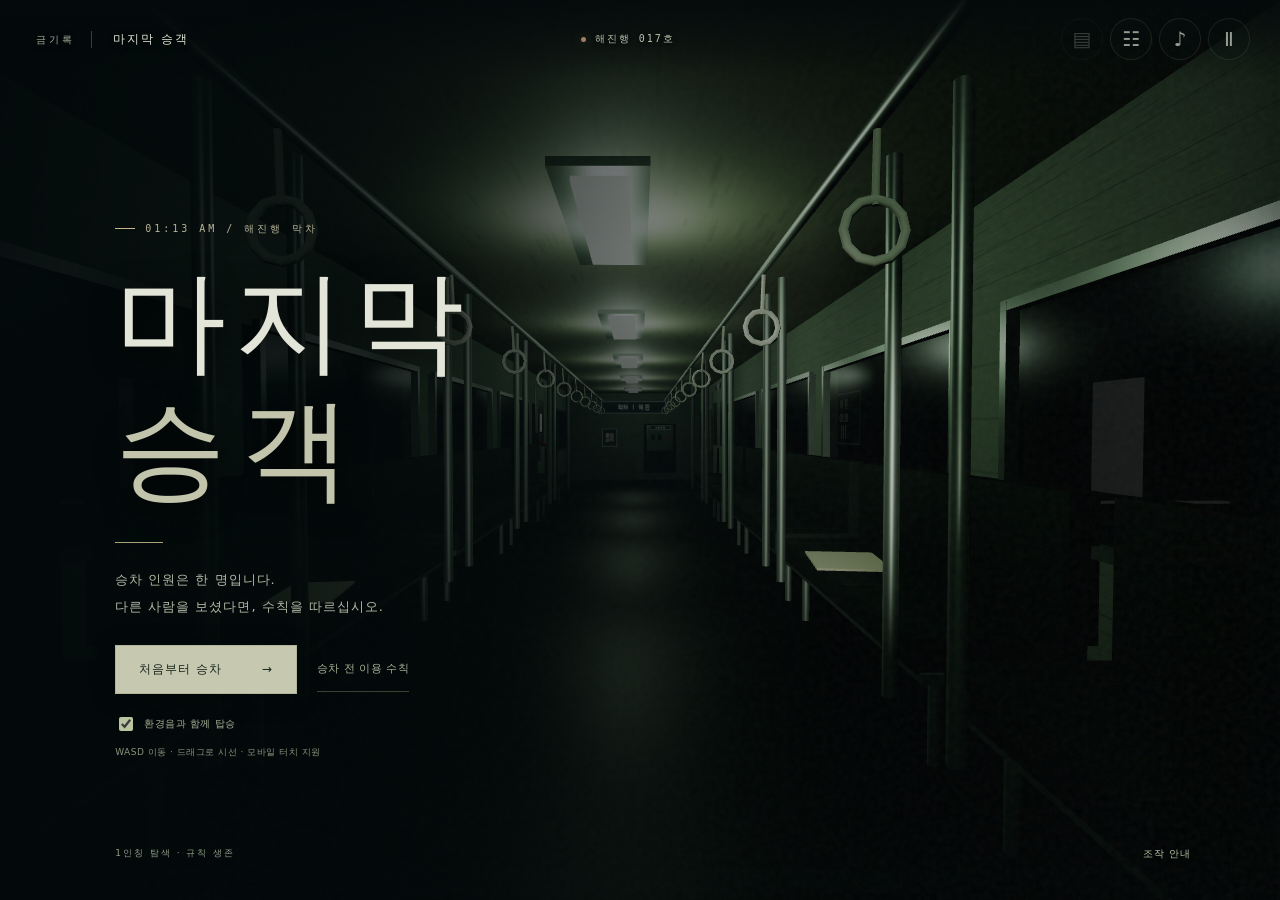
==== commit 6d588d39: "Keep long presses and zoom gestures inside the game" ====
--- a/play.html
+++ b/play.html
@@ -81,6 +81,13 @@
 @media(max-width:800px){.train-hud{height:66px;padding:0 13px;gap:8px}.train-wordmark{font-size:10px!important;letter-spacing:.5px}.train-wordmark>span{display:none}.train-car-label{font-size:8px;letter-spacing:.5px;gap:5px}.train-hud nav{gap:2px}.train-hud nav>button{width:35px;height:40px;font-size:18px;border:0}.train-title-screen{padding:100px 8vw 75px;background:linear-gradient(90deg,#030a0bf2,#030a0bd4 44%,#030a0b45)}.train-title-screen h1{font-size:80px;letter-spacing:5px}.train-title-screen h1 em{letter-spacing:9px}.train-title-screen>p{font-size:12px}.title-kicker{font-size:8px;letter-spacing:2px}.title-actions{gap:10px;max-width:330px}.title-actions>.train-primary{padding:12px 20px}.title-manual{font-size:10px!important;margin-left:0}.title-rule{margin:25px 0 21px}.title-sound{font-size:10px}.title-bottom{left:8vw;right:7vw;bottom:18px;font-size:8px}.train-controls{padding:0 12px 18px;height:150px}.movement-cluster{width:134px}.move-pad{grid-template-columns:repeat(3,40px);gap:3px;grid-template-rows:repeat(2,40px)}.move-pad button{min-width:40px;min-height:40px}.look-pad>button{width:40px;height:40px}.look-pad>span{font-size:7px;white-space:normal;max-width:50px}.survival-controls{display:grid;grid-template-columns:repeat(2,62px);gap:5px}.survival-controls>button{width:62px;height:59px;gap:1px}.survival-controls b{font-size:21px}.survival-controls span{font-size:9px}.survival-controls kbd{font-size:6px}.train-status{bottom:158px;width:150px}.train-caption{bottom:204px;width:86%;font-size:11px;line-height:1.9;letter-spacing:.5px}.air-meter{width:150px}.wrist-marks{height:10px}.train-pin small{font-size:9px;padding:3px 6px}.train-pin{max-width:140px}.train-pin>span{width:27px;height:27px}#train-interact{font-size:10px;padding:4px 10px;min-height:40px;max-width:80%}.train-dialog{padding:35px 23px 28px;max-height:88dvh}.train-dialog h2{font-size:24px}.train-rule-list h3{font-size:12px}.train-rule-list p{font-size:12px;line-height:2.05}.boarding-ticket{padding:22px 16px}.boarding-ticket>div:first-child{font-size:13px;letter-spacing:2px}.boarding-ticket>div>span{font-size:8px}.boarding-ticket h3{font-size:21px;letter-spacing:1px}.boarding-ticket h3 b{margin:0 5px}.boarding-ticket section{gap:10px}.boarding-ticket strong{font-size:23px}.ticket-cut strong{font-size:31px;letter-spacing:7px}.control-guide p{gap:12px}.control-guide kbd{min-width:61px;font-size:10px}.breaker-panel{gap:7px;padding:18px 8px;border-width:5px}.breaker{padding:12px 5px;min-height:200px}.breaker strong{font-size:10px}.train-ending h2{font-size:28px;letter-spacing:1px}.train-ending>p{font-size:12px}.train-ending-actions{gap:10px}.train-ending-actions .train-primary,.train-ending-actions .train-secondary{padding:12px 17px}.train-ending{padding:25px}.ending-presence{right:0;opacity:.1}}
 @media(max-height:600px) and (min-width:801px){.train-title-screen{padding-top:80px;padding-bottom:60px}.train-title-screen h1{font-size:62px;line-height:1.05}.title-rule{margin:17px 0 13px}.train-title-screen>p{font-size:11px;margin-bottom:15px}.title-kicker{font-size:9px}.title-sound{margin-top:12px}.train-title-screen>small{margin-top:7px}.train-controls{transform:scale(.88);transform-origin:bottom left;width:113.6%;bottom:0}.train-caption{bottom:140px}.train-hud{height:62px}}
 @media(prefers-reduced-motion:reduce){.last-train *{animation:none!important;transition:none!important}}
+/* Game gestures stay inside the game. The notebook remains a vertical scroller. */
+.last-train{touch-action:none;overscroll-behavior:none}
+.last-train,.last-train *{-webkit-user-select:none;user-select:none;-webkit-touch-callout:none;-webkit-tap-highlight-color:transparent}
+.last-train button{touch-action:none}
+.last-train img,.last-train a{-webkit-user-drag:none}
+.last-train .train-dialog{touch-action:pan-y;overscroll-behavior:contain}
+.last-train input,.last-train textarea{-webkit-user-select:text;user-select:text}
 </style>
   
 </head>
@@ -100,7 +107,7 @@
   <dialog id="info-dialog" aria-labelledby="dialog-title"><div class="dialog-top"><span class="eyebrow">TABOO ARCHIVE</span><button id="close-dialog" class="icon-button" aria-label="닫기" type="button">×</button></div><div id="dialog-content"></div></dialog>
   <div id="toast" class="toast" role="status" hidden></div>
   <noscript><p class="noscript">게임을 실행하려면 브라우저의 JavaScript를 켜 주세요.</p></noscript>
-<script type="module">(()=>{var Qt=(n,t,e,i,s,r,o=[])=>({type:"choice",title:n,text:t,options:e.map(([a,l])=>({id:a,label:l})),answer:i,success:s,failure:r,evidence:o}),_s=(n,t,e,i,s,r=[])=>({type:"code",title:n,text:t,answer:e,success:i,failure:s,evidence:r}),Bi=(n,t,e,i,s,r)=>({type:"sequence",title:n,text:t,options:e.map(([o,a])=>({id:o,label:a})),answer:i,success:s,failure:r}),Mn=(n,t,e,i,s,r)=>({type:"inspect",title:n,text:t,objects:e.map(([o,a,l])=>({id:o,label:a,detail:l})),answer:i,success:s,failure:r}),We=[{id:"last-train",number:"01",title:"\uB9C8\uC9C0\uB9C9 \uC2B9\uAC1D",subtitle:"THE LAST PASSENGER",category:"\uADDC\uCE59 \uC0DD\uC874",minutes:3,fear:2,location:"\uBB34\uBA85\uC5ED \xB7 00:13",scene:"train",accent:"#9c403d",summary:"\uB9C9\uCC28\uC5D0\uB294 \uB2F9\uC2E0 \uB9D0\uACE0\uB3C4 \uB204\uAD70\uAC00 \uD0C0\uACE0 \uC788\uB2E4. \uC5EC\uC12F \uBC88\uC9F8 \uC5ED\uC5D0\uC11C\uB294 \uB0B4\uB9AC\uC9C0 \uB9C8\uC138\uC694.",intro:"\uC57C\uADFC\uC744 \uB9C8\uCE58\uACE0 \uC62C\uB77C\uD0C4 \uB9C9\uCC28. \uAC1D\uCC28\uC5D0\uB294 \uC544\uBB34\uB3C4 \uC5C6\uB294\uB370 \uB9DE\uC740\uD3B8 \uC88C\uC11D\uC774 \uCC9C\uCC9C\uD788 \uAEBC\uC9C4\uB2E4. \uCC3D\uBB38\uC5D0 \uBD99\uC740 \uC548\uB0B4\uBB38 \uB05D\uC5D0\uB294 \uB204\uAD70\uAC00 \uC190\uD1B1\uC73C\uB85C \uC4F4 \uBB38\uC7A5\uC774 \uC788\uB2E4. \u201C\uC774\uAC83\uB9CC \uC9C0\uD0A4\uBA74 \uC9D1\uC5D0 \uAC08 \uC218 \uC788\uC5B4.\u201D",rules:["\uBB38\uC774 \uB2EB\uD78C \uB4A4 \uC774\uB984\uC744 \uBD80\uB974\uB294 \uC18C\uB9AC\uC5D0\uB294 \uB300\uB2F5\uD558\uC9C0 \uB9C8\uC138\uC694.","\uCC28\uCC3D\uC5D0 \uC2B9\uAC1D\uC774 \uBE44\uCE58\uBA74 \uB208\uC744 \uAC10\uC73C\uC138\uC694. \uBE48 \uC88C\uC11D\uC744 \uD655\uC778\uD558\uC9C0 \uB9C8\uC138\uC694.","\uC5ED \uC774\uB984\uC774 \uC5C6\uB294 \uC2B9\uAC15\uC7A5\uACFC \uC5EC\uC12F \uBC88\uC9F8 \uC5ED\uC5D0\uC11C\uB294 \uB0B4\uB9AC\uC9C0 \uB9C8\uC138\uC694.","\uBE68\uAC04 \uC6B0\uC0B0\uC744 \uB4E0 \uC2B9\uAC1D\uC774 \uD0C0\uBA74 \uC790\uB9AC\uB97C \uBE44\uC6B0\uACE0 \uC11C \uC788\uC73C\uC138\uC694.","\uC77C\uACF1 \uBC88\uC9F8 \uC5ED\uC758 \uCD08\uB85D\uC0C9 \uCD9C\uAD6C\uC5D0\uC11C\uB9CC \uB0B4\uB9AC\uC138\uC694."],rounds:[Qt("01: \uC774\uB984\uC744 \uBD80\uB974\uB294 \uBC29\uC1A1","\uC2A4\uD53C\uCEE4\uAC00 \uC9C0\uC9C1\uAC70\uB9B0\uB2E4. \uC548\uB0B4 \uBC29\uC1A1\uC774 \uC544\uC8FC \uC815\uD655\uD558\uAC8C \uB2F9\uC2E0\uC758 \uC774\uB984\uC744 \uBD80\uB978\uB2E4. \u201C\uBD84\uC2E4\uBB3C\uC744 \uCC3E\uC544\uAC00\uC138\uC694.\u201D",[["answer","\uB300\uB2F5\uD558\uACE0 \uBD84\uC2E4\uBB3C\uC744 \uBB3B\uB294\uB2E4"],["quiet","\uC785\uC744 \uB2E4\uBB38 \uCC44 \uAE30\uB2E4\uB9B0\uB2E4"],["driver","\uC6B4\uC804\uC2E4\uB85C \uD5A5\uD55C\uB2E4"]],"quiet","\uBC29\uC1A1\uC740 \uB2E4\uB978 \uC774\uB984\uC744 \uBD80\uB974\uAE30 \uC2DC\uC791\uD588\uB2E4. \uB2E4\uD589\uD788 \uB2F9\uC2E0\uC758 \uC774\uB984\uC740 \uC78A\uC740 \uAC83 \uAC19\uB2E4.","\u201C\uD655\uC778\uB418\uC5C8\uC2B5\uB2C8\uB2E4.\u201D \uBC29\uC1A1\uC774 \uB2F5\uD55C\uB2E4. \uC774\uC81C \uBAA8\uB4E0 \uC88C\uC11D\uC5D0 \uB2F9\uC2E0\uC758 \uC774\uB984\uC774 \uC801\uD600 \uC788\uB2E4."),Qt("02: \uCC28\uCC3D \uC18D\uC758 \uC790\uB9AC","\uC55E\uC5D0\uB294 \uC544\uBB34\uB3C4 \uC5C6\uB2E4. \uAC80\uC740 \uCC28\uCC3D \uC18D\uC5D0\uC11C\uB9CC \uD55C \uC5EC\uC790\uAC00 \uB2F9\uC2E0 \uC606\uC5D0 \uC549\uC544 \uC788\uB2E4. \uADF8\uB140\uAC00 \uCC9C\uCC9C\uD788 \uACE0\uAC1C\uB97C \uB3CC\uB9B0\uB2E4.",[["close","\uB208\uC744 \uAC10\uB294\uB2E4"],["look","\uC606\uC790\uB9AC\uB97C \uD655\uC778\uD55C\uB2E4"],["wave","\uCC28\uCC3D \uC18D \uC5EC\uC790\uC5D0\uAC8C \uC190\uC744 \uD754\uB4E0\uB2E4"]],"close","\uCC28\uAC00\uC6B4 \uBA38\uB9AC\uCE74\uB77D\uC774 \uC190\uB4F1\uC744 \uC2A4\uCE58\uACE0 \uC0AC\uB77C\uC84C\uB2E4. \uB208\uC744 \uB728\uC790 \uD130\uB110\uC774 \uB05D\uB098 \uC788\uB2E4.","\uC606\uC790\uB9AC\uC5D0\uB294 \uC544\uBB34\uB3C4 \uC5C6\uB2E4. \uB2E4\uC2DC \uCC28\uCC3D\uC744 \uBCF4\uC790 \uC5EC\uC790\uB294 \uB2F9\uC2E0\uC758 \uC790\uB9AC\uC5D0 \uC549\uC544 \uC788\uB2E4."),Qt("03: \uC5EC\uC12F \uBC88\uC9F8 \uC815\uCC28","\uC5EC\uC12F \uBC88\uC9F8 \uC5ED. \uBB38\uC774 \uC5F4\uB9AC\uACE0 \uC775\uC219\uD55C \uC9D1 \uC55E \uACE8\uBAA9\uC774 \uBCF4\uC778\uB2E4. \uC5ED\uBA85\uD310\uC5D0\uB294 \uC544\uBB34 \uAE00\uC790\uB3C4 \uC5C6\uB2E4.",[["exit","\uC9D1\uC774 \uBCF4\uC774\uB2C8 \uB0B4\uB9B0\uB2E4"],["stay","\uAC1D\uCC28 \uC548\uC5D0\uC11C \uAE30\uB2E4\uB9B0\uB2E4"],["call","\uC2B9\uAC15\uC7A5\uC5D0 \uB300\uACE0 \uB204\uAD70\uAC00\uB97C \uBD80\uB978\uB2E4"]],"stay","\uBB38 \uB108\uBA38\uC758 \uACE8\uBAA9\uC774 \uC885\uC774\uCC98\uB7FC \uC811\uD614\uB2E4. \uC5F4\uCC28\uAC00 \uB2E4\uC2DC \uC6C0\uC9C1\uC778\uB2E4.","\uBC1C\uC744 \uB0B4\uB51B\uC790 \uACE8\uBAA9\uC774 \uAEBC\uC9C4\uB2E4. \uB3CC\uC544\uBCF4\uB2C8 \uC5F4\uCC28 \uB300\uC2E0 \uAE34 \uC2DD\uD0C1\uC774 \uB193\uC5EC \uC788\uB2E4.",[{label:"\uC815\uCC28 \uD69F\uC218",value:"06"},{label:"\uC5ED\uBA85\uD310",value:"\uC774\uB984 \uC5C6\uC74C"}]),Qt("04: \uC816\uC9C0 \uC54A\uC740 \uC6B0\uC0B0","\uB2E4\uC74C \uD130\uB110\uC5D0\uC11C \uC5F4\uCC28\uAC00 \uBA48\uCD98\uB2E4. \uBE68\uAC04 \uC6B0\uC0B0\uC744 \uB4E0 \uC0AC\uB78C\uC774 \uB2EB\uD78C \uBB38\uC744 \uD1B5\uACFC\uD55C\uB2E4. \uB2F9\uC2E0\uC758 \uC88C\uC11D \uBC88\uD638\uB97C \uBCF4\uACE0 \uC788\uB2E4.",[["umbrella","\uC6B0\uC0B0\uC744 \uBC1B\uC544 \uC900\uB2E4"],["sit","\uACE0\uAC1C\uB97C \uC219\uC774\uACE0 \uC549\uC544 \uC788\uB294\uB2E4"],["stand","\uC790\uB9AC\uB97C \uBE44\uC6B0\uACE0 \uC190\uC7A1\uC774\uB97C \uC7A1\uB294\uB2E4"]],"stand","\uADF8\uB294 \uB2F9\uC2E0\uC774 \uC549\uC558\uB358 \uC790\uB9AC\uC5D0 \uC6B0\uC0B0\uC744 \uC138\uC6E0\uB2E4. \uC6B0\uC0B0 \uB05D\uC5D0\uC11C \uC5ED \uC774\uB984\uB4E4\uC774 \uC3DF\uC544\uC9C4\uB2E4.","\u201C\uC608\uC57D\uB41C \uC790\uB9AC\uC785\uB2C8\uB2E4.\u201D \uBB34\uB98E \uC544\uB798\uBD80\uD130 \uB2F9\uC2E0\uC758 \uBAB8\uC774 \uC88C\uC11D \uC548\uC73C\uB85C \uAC00\uB77C\uC549\uB294\uB2E4."),Qt("05: \uADC0\uAC00","\uC77C\uACF1 \uBC88\uC9F8 \uC5ED. \uCD08\uB85D\uC0C9 \uCD9C\uAD6C \uD45C\uC2DC\uAC00 \uCF1C\uC9C4\uB2E4. \uB4A4\uC5D0\uC11C \uC775\uC219\uD55C \uBAA9\uC18C\uB9AC\uAC00 \u201C\uAC19\uC774 \uAC00\u201D\uB77C\uACE0 \uB9D0\uD55C\uB2E4.",[["leave","\uB4A4\uB97C \uBCF4\uC9C0 \uC54A\uACE0 \uCD08\uB85D\uC0C9 \uCD9C\uAD6C\uB85C \uB098\uAC04\uB2E4"],["wait","\uBAA9\uC18C\uB9AC\uC758 \uC8FC\uC778\uC744 \uAE30\uB2E4\uB9B0\uB2E4"],["ride","\uD55C \uC815\uAC70\uC7A5 \uB354 \uAC04\uB2E4"]],"leave","\uACC4\uB2E8 \uB05D\uC5D0 \uC544\uCE68 \uB0C4\uC0C8\uAC00 \uB09C\uB2E4. \uAD50\uD1B5\uCE74\uB4DC \uB0B4\uC5ED\uC5D0\uB294 \uC5B4\uC82F\uBC24 \uAE30\uB85D\uC774 \uC5C6\uB2E4.","\uBB38\uC774 \uB2EB\uD78C\uB2E4. \uC548\uB0B4 \uBC29\uC1A1\uC774 \uC6B8\uB9B0\uB2E4. \u201C\uC774\uBC88 \uC5ED\uC740 \uCCAB \uBC88\uC9F8 \uC5ED\uC785\uB2C8\uB2E4.\u201D",[{label:"\uC815\uCC28 \uD69F\uC218",value:"07"},{label:"\uCD9C\uAD6C",value:"\uCD08\uB85D\uC0C9 \uC810\uB4F1"}])],escaped:{title:"\uC2B9\uCC28 \uAE30\uB85D \uC5C6\uC74C",text:"\uC9D1\uC5D0 \uB3C4\uCC29\uD588\uB2E4. \uD604\uAD00\uC5D0\uB294 \uC816\uC740 \uC2E0\uBC1C\uC774 \uD55C \uCF24\uB808 \uB354 \uC788\uB2E4. \uC801\uC5B4\uB3C4 \uC5F4\uCC28\uC5D0\uC11C\uB294 \uB0B4\uB838\uB2E4."},lost:{title:"\uCD94\uAC00\uB41C \uC2B9\uAC1D",text:"\uB2E4\uC74C \uC57C\uADFC\uC790\uC758 \uCC28\uCC3D\uC5D0 \uB2F9\uC2E0\uC774 \uBE44\uCE60 \uAC83\uC774\uB2E4. \uC774\uB984\uC744 \uBD80\uB974\uC9C0 \uC54A\uB3C4\uB85D \uB178\uB825\uD558\uC790."}},{id:"elevator",number:"02",title:"\uC874\uC7AC\uD558\uC9C0 \uC54A\uB294 4\uCE35",subtitle:"THE MISSING FLOOR",category:"\uADDC\uCE59 \uC0DD\uC874",minutes:3,fear:3,location:"\uC740\uD558\uC544\uD30C\uD2B8 \xB7 B1",scene:"elevator",accent:"#8c8057",summary:"\uC774 \uAC74\uBB3C\uC740 3\uCE35\uAE4C\uC9C0\uB2E4. \uC5D8\uB9AC\uBCA0\uC774\uD130\uC5D0 4\uCE35 \uBC84\uD2BC\uC774 \uC0DD\uAE30\uAE30 \uC804\uAE4C\uC9C0\uB294.",intro:"\uD0DD\uBC30\uB97C \uC804\uD558\uB7EC \uC654\uC744 \uBFD0\uC774\uB2E4. \uBB38\uC774 \uB2EB\uD788\uC790 3\uCE35\uC9DC\uB9AC \uAC74\uBB3C\uC758 \uBC84\uD2BC\uC774 \uC5EC\uC12F \uAC1C\uB85C \uB298\uC5C8\uB2E4. \uBE44\uC0C1\uC804\uD654 \uC606, \uC624\uB798\uB41C \uAD00\uB9AC\uC6D0\uC758 \uBA54\uBAA8\uAC00 \uBCF4\uC778\uB2E4.",rules:["\uB124 \uBC88\uC9F8 \uCE35\uC774 \uB098\uD0C0\uB098\uBA74 4 \u2192 2 \u2192 6 \u2192 2 \u2192 1 \uC21C\uC11C\uB85C \uB204\uB974\uC138\uC694.","\uB204\uAD70\uAC00 \uD0C0\uB354\uB77C\uB3C4 \uB208\uC744 \uB9C8\uC8FC\uCE58\uAC70\uB098 \uB9D0\uC744 \uAC78\uC9C0 \uB9C8\uC138\uC694.","\uD45C\uC2DC\uCC3D\uC774 B0\uC774 \uB418\uBA74 \uBE44\uC0C1 \uD638\uCD9C\uAE30\uC5D0 000\uC744 \uC785\uB825\uD558\uC138\uC694.","\uBB38\uC774 \uC5F4\uB824\uB3C4 \uCD08\uB85D\uC0C9 1F \uD45C\uC2DC\uAC00 \uCF1C\uC9C8 \uB54C\uAE4C\uC9C0 \uAE30\uB2E4\uB9AC\uC138\uC694."],rounds:[Bi("01: \uB3CC\uC544\uAC00\uB294 \uC21C\uC11C","\uAD00\uB9AC\uC6D0\uC758 \uBA54\uBAA8\uB300\uB85C \uCE35 \uBC84\uD2BC\uC744 \uB204\uB974\uC138\uC694. \uAC19\uC740 \uBC84\uD2BC\uC744 \uC5EC\uB7EC \uBC88 \uB204\uB97C \uC218 \uC788\uC2B5\uB2C8\uB2E4.",[["1","1\uCE35"],["2","2\uCE35"],["3","3\uCE35"],["4","4\uCE35"],["5","5\uCE35"],["6","6\uCE35"]],["4","2","6","2","1"],"\uC5D8\uB9AC\uBCA0\uC774\uD130\uAC00 \uC704\uC544\uB798\uB85C \uC6C0\uC9C1\uC778 \uB4A4 \uC7A0\uC7A0\uD574\uC84C\uB2E4. \uCC9C\uC7A5 \uC18D \uBC1C\uC18C\uB9AC\uB3C4 \uBA48\uCDC4\uB2E4.","\uBC84\uD2BC\uC774 \uAEBC\uC9C4\uB2E4. \uCE35\uB9C8\uB2E4 \uB2E4\uB978 \uB2F9\uC2E0\uC774 \uBB38 \uC55E\uC5D0\uC11C \uAE30\uB2E4\uB9AC\uACE0 \uC788\uB2E4."),Qt("02: \uB3D9\uC2B9\uC790","\uB4F1 \uB4A4\uC5D0\uC11C \uBB38\uC774 \uC5F4\uB9B0\uB2E4. \u201C\uBA87 \uCE35 \uAC00\uC138\uC694?\u201D \uC5B4\uB9B0 \uBAA9\uC18C\uB9AC\uAC00 \uBB3B\uB294\uB2E4. \uAC70\uC6B8\uC5D0\uB294 \uB2F9\uC2E0 \uD63C\uC790\uB2E4.",[["talk","1\uCE35\uC774\uB77C\uACE0 \uB300\uB2F5\uD55C\uB2E4"],["ignore","\uBC84\uD2BC\uB9CC \uBCF4\uACE0 \uCE68\uBB35\uD55C\uB2E4"],["mirror","\uAC70\uC6B8\uC744 \uC790\uC138\uD788 \uBCF8\uB2E4"]],"ignore","\uC791\uC740 \uC190\uC774 \uBC84\uD2BC\uC744 \uB204\uB974\uB824\uB2E4 \uBA48\uCD98\uB2E4. \uBAA9\uC18C\uB9AC\uB294 \uC774\uBC88\uC5D0\uB294 \uCC9C\uC7A5 \uC704\uC5D0\uC11C \uB4E4\uB9B0\uB2E4.","\uC544\uC774\uAC00 \uC6C3\uB294\uB2E4. \u201C\uADF8 \uCE35\uC740 \uC5C6\uC5B4\uC84C\uB294\uB370.\u201D \uD45C\uC2DC\uCC3D\uC5D0\uC11C \uC22B\uC790 1\uC774 \uC9C0\uC6CC\uC9C4\uB2E4."),_s("03: \uC9C0\uD558 0\uCE35","\uCE35 \uD45C\uC2DC\uAC00 B0\uC73C\uB85C \uBC14\uB00C\uC5C8\uB2E4. \uBE44\uC0C1 \uD638\uCD9C\uAE30\uC5D0 \uC138 \uC790\uB9AC \uBC88\uD638\uB97C \uC785\uB825\uD574\uC57C \uD55C\uB2E4.","000","\uC804\uD654\uAE30 \uB108\uBA38\uB85C \uB204\uAD70\uAC00 \uC138 \uBC88 \uC228\uC744 \uC270\uB2E4. B0 \uD45C\uC2DC\uAC00 \uC0AC\uB77C\uC84C\uB2E4.","\uAD00\uB9AC\uC6D0\uC758 \uBAA9\uC18C\uB9AC\uAC00 \uB4E4\uB9B0\uB2E4. \u201C\uADF8 \uBC88\uD638\uB85C\uB294 \uBC16\uC5D0 \uC5F0\uB77D\uD560 \uC218 \uC5C6\uC2B5\uB2C8\uB2E4.\u201D \uBB38\uC774 \uBCBD \uC548\uC73C\uB85C \uC5F4\uB9B0\uB2E4.",[{label:"\uCE35 \uD45C\uC2DC",value:"B0"},{label:"\uAD00\uB9AC \uBA54\uBAA8",value:"\uC9C0\uD558 0\uCE35 \uBE44\uC0C1 \uD638\uCD9C: 000"}]),Qt("04: \uBB38 \uBC14\uAE65","\uBB38\uC774 \uC5F4\uB838\uB2E4. \uBCF5\uB3C4\uB294 \uBC1D\uC9C0\uB9CC \uD45C\uC2DC\uCC3D\uC740 \uBD89\uC740\uC0C9 1F\uB2E4. \uCD08\uB85D\uC0C9 \uBD88\uC740 \uC544\uC9C1 \uAEBC\uC838 \uC788\uB2E4.",[["out","\uBC1D\uC740 \uBCF5\uB3C4\uB85C \uB098\uAC04\uB2E4"],["wait","\uCD08\uB85D\uC0C9 \uD45C\uC2DC\uB97C \uAE30\uB2E4\uB9B0\uB2E4"]],"wait","\uBD89\uC740 \uC22B\uC790\uAC00 \uB179\uC544\uB0B4\uB9AC\uACE0 \uCD08\uB85D\uC0C9 1F\uAC00 \uCF1C\uC84C\uB2E4. \uC9C4\uC9DC \uAD00\uB9AC\uC2E4\uC758 \uB77C\uB514\uC624 \uC18C\uB9AC\uAC00 \uB4E4\uB9B0\uB2E4.","\uBCF5\uB3C4 \uB05D\uC758 \uCC3D\uBB38\uC73C\uB85C \uB2F9\uC2E0\uC774 \uD0C4 \uC5D8\uB9AC\uBCA0\uC774\uD130\uAC00 \uBCF4\uC778\uB2E4. \uADF8 \uC548\uC5D0\uB3C4 \uB2F9\uC2E0\uC774 \uC788\uB2E4.")],escaped:{title:"\uC9C0\uC0C1\uC73C\uB85C",text:"\uAD00\uB9AC\uC6D0\uC740 \uC774 \uAC74\uBB3C\uC5D0 \uC5D8\uB9AC\uBCA0\uC774\uD130\uAC00 \uC5C6\uB2E4\uACE0 \uB9D0\uD55C\uB2E4. \uB2F9\uC2E0 \uC190\uC5D0\uB294 \uC544\uC9C1 \uB530\uB73B\uD55C 4\uCE35 \uBC84\uD2BC\uC774 \uC950\uC5B4\uC838 \uC788\uB2E4."},lost:{title:"\uCE35\uC218 \uBBF8\uC0C1",text:"\uAC74\uBB3C\uC740 \uC5EC\uC804\uD788 3\uCE35\uC774\uB2E4. \uB2F9\uC2E0\uC774 \uC788\uB294 \uCE35\uC740 \uB3C4\uBA74\uC5D0 \uAE30\uB85D\uB418\uC9C0 \uC54A\uB294\uB2E4."}},{id:"night-store",number:"03",title:"\uC0C8\uBCBD \uD3B8\uC758\uC810",subtitle:"NIGHT SHIFT",category:"\uC774\uC0C1 \uD604\uC0C1",minutes:4,fear:2,location:"\uBAA8\uD241\uC774 \uD3B8\uC758\uC810 \xB7 02:00",scene:"store",accent:"#5d8379",summary:"\uC2DC\uAE09\uC774 \uB192\uC740 \uB370\uB294 \uC774\uC720\uAC00 \uC788\uB2E4. \uACC4\uC0B0\uB300 \uC544\uB798\uC758 \uC778\uC218\uC778\uACC4\uC11C\uB97C \uAF2D \uC77D\uC73C\uC138\uC694.",intro:"\uCCAB \uC57C\uAC04 \uADFC\uBB34. \uC810\uC7A5\uC740 \uC5F4\uC1E0\uB97C \uAC74\uB124\uBA70 \u201C\uC190\uB2D8\uC744 \uC798 \uAD6C\uBD84\uD558\uBA74 \uC26C\uC6CC\uC694\u201D\uB77C\uACE0 \uB9D0\uD588\uB2E4. \uC778\uC218\uC778\uACC4\uC11C\uC5D0\uB294 \uBB3C\uAC74\uBCF4\uB2E4 \uC190\uB2D8\uC744 \uBA3C\uC800 \uBCF4\uB77C\uB294 \uBB38\uC7A5\uC774 \uBC11\uC904 \uCCD0\uC838 \uC788\uB2E4.",rules:["\uC190\uB2D8\uC758 \uBC1C\uBC11\uC5D0 \uADF8\uB9BC\uC790\uAC00 \uC5C6\uC73C\uBA74 \uACC4\uC0B0\uD558\uC9C0 \uB9C8\uC138\uC694.","\uC2DC\uACC4\uAC00 03:33\uC744 \uAC00\uB9AC\uD0A4\uBA74 \uC5B4\uB5A4 \uC694\uCCAD\uC5D0\uB3C4 \uB9E4\uC7A5 \uBB38\uC744 \uC5F4\uC9C0 \uB9C8\uC138\uC694.","\uC601\uC218\uC99D\uC5D0 \uB0B4\uC77C \uB0A0\uC9DC\uAC00 \uCC0D\uD788\uBA74 \uC601\uC218\uC99D\uC744 \uCC22\uC73C\uC138\uC694.","\uB9C8\uAC10\uC740 \uCD9C\uC785\uBB38 \uC7A0\uADF8\uAE30 \u2192 \uAC04\uD310 \uB044\uAE30 \u2192 \uB4A4\uB3CC\uC544\uBCF4\uAE30 \uC21C\uC11C\uC785\uB2C8\uB2E4."],rounds:[Mn("01: \uCCAB \uBC88\uC9F8 \uC190\uB2D8","\uC138 \uACF3\uC744 \uC0B4\uD3B4\uBCF8 \uB4A4, \uACC4\uC0B0\uC744 \uAC70\uC808\uD574\uC57C \uD560 \uADFC\uAC70\uB97C \uC2E0\uACE0\uD558\uC138\uC694.",[["shadow","\uC190\uB2D8\uC758 \uBC1C\uBC11","\uD615\uAD11\uB4F1\uC740 \uBC1D\uC9C0\uB9CC \uC190\uB2D8\uC758 \uBC1C\uBC11\uC5D0\uB9CC \uADF8\uB9BC\uC790\uAC00 \uC5C6\uB2E4."],["clock","\uBCBD\uC2DC\uACC4","\uC2DC\uACC4\uB294 02:15\uB97C \uAC00\uB9AC\uD0A8\uB2E4. \uCD08\uCE68\uC774 \uC815\uC0C1\uC801\uC73C\uB85C \uC6C0\uC9C1\uC778\uB2E4."],["basket","\uC7A5\uBC14\uAD6C\uB2C8","\uC0DD\uC218 \uB450 \uBCD1. \uAC00\uACA9\uD45C\uC640 \uBC14\uCF54\uB4DC\uB294 \uC77C\uCE58\uD55C\uB2E4."]],"shadow","\u201C\uB4E4\uCF30\uB124\uC694.\u201D \uC190\uB2D8\uC774 \uC7A5\uBC14\uAD6C\uB2C8\uB97C \uB0B4\uB824\uB193\uACE0 \uBC14\uB2E5 \uD2C8\uC73C\uB85C \uD758\uB7EC\uAC04\uB2E4.","\uB2F9\uC2E0\uC774 \uACC4\uC0B0\uD558\uB294 \uB3D9\uC548 \uC190\uB2D8\uC758 \uADF8\uB9BC\uC790\uAC00 \uC0DD\uACBC\uB2E4. \uB2F9\uC2E0\uC758 \uADF8\uB9BC\uC790\uB294 \uC0AC\uB77C\uC84C\uB2E4."),Qt("02: \uBB38\uBC16\uC758 \uD0DD\uBC30","\uC2DC\uACC4\uAC00 03:33\uC5D0\uC11C \uBA48\uCD98\uB2E4. \uD0DD\uBC30 \uAE30\uC0AC\uAC00 \uBB38\uC744 \uB450\uB4DC\uB9B0\uB2E4. \uB2F9\uC2E0\uC774 \uC8FC\uBB38\uD55C \uBB3C\uAC74\uC774\uB77C\uACE0 \uD55C\uB2E4.",[["open","\uC7A0\uAE50 \uBB38\uC744 \uC5F4\uC5B4 \uBC1B\uB294\uB2E4"],["locked","\uBB38\uC744 \uC7A0\uADFC \uCC44 \uAE30\uB2E4\uB9B0\uB2E4"],["back","\uB4B7\uBB38\uC73C\uB85C \uB098\uAC04\uB2E4"]],"locked","\uC0C1\uC790 \uC548\uC5D0\uC11C \uB450\uB4DC\uB9AC\uB294 \uC18C\uB9AC\uAC00 \uB098\uB2E4\uAC00 \uADF8\uCCE4\uB2E4. \uCD08\uCE68\uC774 \uB2E4\uC2DC \uC6C0\uC9C1\uC778\uB2E4.","\uAE30\uC0AC\uC758 \uD314\uC774 \uBB38\uD2C8\uC73C\uB85C \uB05D\uC5C6\uC774 \uB4E4\uC5B4\uC628\uB2E4. \uC0C1\uC790 \uAC89\uBA74\uC5D0\uB294 \uB2F9\uC2E0\uC758 \uC774\uB984 \uB300\uC2E0 \u201C\uC2E0\uC120\uC2DD\uD488\u201D\uC774\uB77C\uACE0 \uC801\uD600 \uC788\uB2E4."),Mn("03: \uB450 \uBC88\uC9F8 \uC601\uC218\uC99D","\uBB3C\uAC74\uC740 \uBAA8\uB450 \uC815\uC0C1\uC774\uB2E4. \uD655\uC778\uD574\uC57C \uD560 \uC774\uC0C1\uC744 \uCC3E\uC544\uBCF4\uC138\uC694.",[["hands","\uC190\uB2D8\uC758 \uC190","\uC190\uAC00\uB77D\uC740 \uC591\uC190\uC5D0 \uB2E4\uC12F \uAC1C\uC529\uC774\uB2E4."],["receipt","\uC601\uC218\uC99D \uB0A0\uC9DC","\uC624\uB298\uC740 10\uC6D4 31\uC77C. \uC601\uC218\uC99D\uC5D0\uB294 11\uC6D4 1\uC77C, \uC0AC\uB9DD \uD655\uC778\uC774\uB77C\uACE0 \uCC0D\uD600 \uC788\uB2E4."],["price","\uACC4\uC0B0 \uAE08\uC561","\uC0DD\uC218 1\uAC1C 1,000\uC6D0. \uBC1B\uC740 \uB3C8\uB3C4 \uC815\uD655\uD788 1,000\uC6D0\uC774\uB2E4."]],"receipt","\uC601\uC218\uC99D\uC744 \uCC22\uC790 \uC778\uC1C4\uAE30\uAC00 \uBE44\uBA85\uC744 \uC0BC\uCF30\uB2E4. \uC190\uB2D8\uC774 \uC544\uBB34 \uB9D0 \uC5C6\uC774 \uB5A0\uB09C\uB2E4.","\uC601\uC218\uC99D\uC744 \uAC74\uB124\uC790 \uC190\uB2D8\uC774 \uBB3B\uB294\uB2E4. \u201C\uB0B4\uC77C\uB3C4 \uC5EC\uAE30 \uACC4\uC2DC\uC8E0?\u201D \uB2F9\uC2E0\uC740 \uC774\uBBF8 \uACE0\uAC1C\uB97C \uB044\uB355\uC774\uACE0 \uC788\uB2E4."),Bi("04: \uB9C8\uAC10 \uC808\uCC28","\uD574 \uB728\uAE30 5\uBD84 \uC804. \uB4A4\uC5D0\uC11C \uC810\uC7A5\uC758 \uBAA9\uC18C\uB9AC\uAC00 \uB4E4\uB9AC\uC9C0\uB9CC \uB9C8\uAC10 \uC21C\uC11C\uBD80\uD130 \uC9C0\uD0A4\uC138\uC694.",[["sign","\uAC04\uD310 \uB044\uAE30"],["turn","\uB4A4\uB3CC\uC544\uBCF4\uAE30"],["lock","\uCD9C\uC785\uBB38 \uC7A0\uADF8\uAE30"]],["lock","sign","turn"],"\uB4A4\uB3CC\uC544\uBCF4\uB2C8 \uC544\uBB34\uB3C4 \uC5C6\uB2E4. \uC810\uC7A5\uC774 \uB0A8\uAE34 \uD1F4\uADFC \uBD09\uD22C\uB9CC \uCE74\uC6B4\uD130 \uC704\uC5D0 \uC788\uB2E4.","\uC21C\uC11C\uAC00 \uBC14\uB010 \uC21C\uAC04 \uB9E4\uC7A5\uC774 \uB4A4\uC9D1\uD614\uB2E4. \uBB38\uBC16\uC5D0 \uC11C \uC788\uB294 \uAC83\uC774 \uB2F9\uC2E0\uC774\uB2E4.")],escaped:{title:"\uC815\uC0B0 \uC644\uB8CC",text:"\uBD09\uD22C \uC548\uC5D0\uB294 \uC57D\uC18D\uD55C \uC2DC\uAE09\uACFC \uB2F9\uC2E0\uC758 \uADF8\uB9BC\uC790\uAC00 \uB4E4\uC5B4 \uC788\uB2E4. \uB2E4\uC74C \uADFC\uBB34\uC790\uB294 \uAD6C\uD574\uC84C\uC744\uAE4C."},lost:{title:"\uC2E0\uADDC \uC785\uACE0",text:"\uC0C8\uBCBD \uC9C4\uC5F4\uB300\uC5D0 \uC774\uB984 \uC5C6\uB294 \uC0C1\uD488\uC774 \uD558\uB098 \uB298\uC5C8\uB2E4. \uC720\uD1B5\uAE30\uD55C\uC740 \uB0B4\uC77C\uC774\uB2E4."}},{id:"corridor",number:"04",title:"8\uBC88 \uBCF5\uB3C4",subtitle:"CORRIDOR No. 8",category:"\uC774\uC0C1 \uD604\uC0C1",minutes:3,fear:2,location:"\uC9C0\uD558 \uC5F0\uACB0\uD1B5\uB85C \xB7 \uCD9C\uAD6C 8",scene:"corridor",accent:"#777e56",summary:"\uB611\uAC19\uC740 \uBCF5\uB3C4, \uB2EC\uB77C\uC9C4 \uBB34\uC5B8\uAC00. \uC774\uC0C1\uC744 \uBC1C\uACAC\uD558\uBA74 \uB9DD\uC124\uC774\uC9C0 \uB9D0\uACE0 \uB3CC\uC544\uAC00\uC138\uC694.",intro:"\uCD9C\uAD6C\uAE4C\uC9C0\uB294 \uBCF5\uB3C4 \uB124 \uAC1C. \uAD00\uB9AC \uD45C\uC9C0\uD310\uC774 \uC815\uC0C1 \uC0C1\uD0DC\uB97C \uC124\uBA85\uD55C\uB2E4. \uBB38\uC740 \uC138 \uAC1C, \uD3EC\uC2A4\uD130\uC758 \uC5BC\uAD74\uC740 \uB208\uC744 \uAC10\uACE0, \uC2DC\uACC4\uB294 08:00. \uAE30\uC5B5\uD560 \uAC83\uC740 \uB9CE\uC9C0 \uC54A\uB2E4.",rules:["\uC815\uC0C1 \uBCF5\uB3C4\uC758 \uC67C\uCABD\uC5D0\uB294 \uBB38\uC774 \uC138 \uAC1C \uC788\uC2B5\uB2C8\uB2E4.","\uC815\uC0C1 \uD3EC\uC2A4\uD130\uC758 \uC5BC\uAD74\uC740 \uB208\uC744 \uAC10\uACE0 \uC788\uC2B5\uB2C8\uB2E4.","\uC815\uC0C1 \uC2DC\uACC4\uB294 08:00\uC785\uB2C8\uB2E4.","\uC774\uC0C1\uC774 \uC788\uC73C\uBA74 \uADF8 \uBD80\uBD84\uC744 \uD655\uC778\uD574 \uB3CC\uC544\uAC00\uACE0, \uC5C6\uC73C\uBA74 \uC9C1\uC9C4\uD558\uC138\uC694."],rounds:[Mn("01: \uCCAB \uBC88\uC9F8 \uBCF5\uB3C4","\uAD00\uCC30\uD560 \uACF3\uC744 \uB20C\uB7EC \uD655\uC778\uD558\uC138\uC694. \uC774\uC0C1\uC774 \uC788\uB294 \uACF3\uC744 \uC120\uD0DD\uD558\uBA74 \uB3CC\uC544\uAC11\uB2C8\uB2E4.",[["doors","\uCD9C\uC785\uBB38","\uBB38\uC774 \uB124 \uAC1C\uB2E4. \uB9E8 \uB05D\uC758 \uBB38\uC5D0\uB294 \uC548\uCABD\uC5D0\uC11C \uC190\uC7A1\uC774\uB97C \uB3CC\uB9AC\uB294 \uC18C\uB9AC\uAC00 \uB09C\uB2E4."],["poster","\uD3EC\uC2A4\uD130","\uD3EC\uC2A4\uD130\uC758 \uC5BC\uAD74\uC740 \uB208\uC744 \uAC10\uACE0 \uC788\uB2E4."],["clock","\uC2DC\uACC4","08:00. \uCD08\uCE68\uC740 \uC6C0\uC9C1\uC774\uC9C0 \uC54A\uB294\uB2E4."]],"doors","\uB3CC\uC544\uC11C\uB294 \uC21C\uAC04 \uB124 \uBC88\uC9F8 \uBB38\uC774 \uC5F4\uB9B0\uB2E4. \uBCF4\uC9C0 \uC54A\uC740 \uAC83\uC740 \uB530\uB77C\uC624\uC9C0 \uBABB\uD55C\uB2E4.","\uB124 \uBC88\uC9F8 \uBB38\uC5D0\uC11C \uB2F9\uC2E0\uACFC \uB611\uAC19\uC740 \uBC1C\uC18C\uB9AC\uAC00 \uD569\uB958\uD55C\uB2E4."),Qt("02: \uB450 \uBC88\uC9F8 \uBCF5\uB3C4","\uC138 \uAC1C\uC758 \uBB38. \uB208\uC744 \uAC10\uC740 \uD3EC\uC2A4\uD130. 08:00\uC758 \uC2DC\uACC4. \uBC1C\uC18C\uB9AC\uB294 \uB2F9\uC2E0\uC758 \uAC83 \uD558\uB098\uB2E4.",[["forward","\uC774\uC0C1 \uC5C6\uC74C \xB7 \uC9C1\uC9C4\uD55C\uB2E4"],["back","\uBD88\uC548\uD558\uB2C8 \uB3CC\uC544\uAC04\uB2E4"]],"forward","\uCD9C\uAD6C \uC22B\uC790\uAC00 2\uC5D0\uC11C 3\uC73C\uB85C \uBC14\uB00C\uC5C8\uB2E4. \uB2F9\uC2E0\uC740 \uAE30\uC5B5\uD55C \uB300\uB85C \uC6C0\uC9C1\uC774\uACE0 \uC788\uB2E4.","\uC815\uC0C1 \uBCF5\uB3C4\uC5D0\uC11C \uB3CC\uC544\uC11C\uC790 \uCC98\uC74C \uCD9C\uBC1C\uD55C \uC790\uB9AC\uB2E4. \uC774\uBC88\uC5D0\uB294 \uB2F9\uC2E0\uC758 \uBC1C\uC18C\uB9AC\uAC00 \uB4E4\uB9AC\uC9C0 \uC54A\uB294\uB2E4."),Mn("03: \uC138 \uBC88\uC9F8 \uBCF5\uB3C4","\uD55C \uACF3\uC774 \uBC14\uB00C\uC5C8\uB2E4. \uCDA9\uBD84\uD788 \uC0B4\uD3B4\uBCF8 \uB4A4 \uC120\uD0DD\uD558\uC138\uC694.",[["doors","\uCD9C\uC785\uBB38","\uBB38\uC740 \uC138 \uAC1C. \uC190\uC7A1\uC774\uB3C4 \uC14B\uC774\uB2E4."],["poster","\uD3EC\uC2A4\uD130","\uC778\uC1C4\uB41C \uC5BC\uAD74\uC774 \uB208\uC744 \uB728\uACE0 \uB2F9\uC2E0\uC744 \uBCF4\uACE0 \uC788\uB2E4."],["clock","\uC2DC\uACC4","\uC2DC\uACD7\uBC14\uB298\uC740 08:00\uC744 \uAC00\uB9AC\uD0A8\uB2E4."]],"poster","\uB2F9\uC2E0\uC774 \uB3CC\uC544\uC11C\uC790 \uC885\uC774 \uCC22\uC5B4\uC9C0\uB294 \uC18C\uB9AC\uAC00 \uB0AC\uB2E4. \uD3EC\uC2A4\uD130\uB294 \uBCBD\uC5D0 \uB0A8\uC558\uB2E4.","\uD3EC\uC2A4\uD130 \uC18D \uB208\uC774 \uAE5C\uBE61\uC778\uB2E4. \uADF8\uB2E4\uC74C \uAE5C\uBE61\uC778 \uAC83\uC740 \uBCF5\uB3C4 \uC804\uCCB4\uC600\uB2E4."),Mn("04: \uB9C8\uC9C0\uB9C9 \uBCF5\uB3C4","\uCD08\uB85D \uCD9C\uAD6C\uB4F1\uC774 \uBC14\uB85C \uC55E\uC5D0 \uC788\uB2E4. \uB9C8\uC9C0\uB9C9\uAE4C\uC9C0 \uD655\uC778\uD558\uC138\uC694.",[["doors","\uCD9C\uC785\uBB38","\uBB38\uC740 \uC138 \uAC1C\uB2E4. \uBAA8\uB450 \uB2EB\uD600 \uC788\uB2E4."],["poster","\uD3EC\uC2A4\uD130","\uB208\uC744 \uAC10\uC740 \uC5BC\uAD74. \uC789\uD06C\uAC00 \uC870\uAE08 \uBC14\uB7AC\uB2E4."],["clock","\uC2DC\uACC4","08:01. \uBC29\uAE08 \uBD84\uCE68\uC774 \uC6C0\uC9C1\uC600\uB2E4."]],"clock","\uD55C \uBC88 \uB3CC\uC544\uC11C\uC790 \uCD9C\uAD6C\uAC00 \uB2F9\uC2E0 \uC55E\uC5D0 \uB098\uD0C0\uB0AC\uB2E4. \uBCF5\uB3C4\uC5D0\uB294 \uC6D0\uB798 \uC2DC\uACC4\uAC00 \uC5C6\uC5C8\uB2E4\uB294 \uC548\uB0B4\uBB38\uC774 \uBD99\uC5B4 \uC788\uB2E4.","\uCD9C\uAD6C \uBB38\uC744 \uC5F4\uC790 08:02\uAC00 \uB418\uC5C8\uB2E4. \uC5EC\uB35F \uC2DC\uB97C \uB2E4\uC2DC \uAE30\uB2E4\uB824\uC57C \uD55C\uB2E4.")],escaped:{title:"\uC9C0\uC0C1 8\uBC88 \uCD9C\uAD6C",text:"\uBC14\uAE65 \uACF5\uAE30\uAC00 \uB530\uB73B\uD558\uB2E4. \uC0AC\uC9C4\uC744 \uD655\uC778\uD558\uB2C8 \uB9C8\uC9C0\uB9C9 \uBCF5\uB3C4\uC5D0\uC11C \uB2F9\uC2E0\uB3C4 \uB208\uC744 \uAC10\uACE0 \uC788\uC5C8\uB2E4."},lost:{title:"\uC0C8\uB85C\uC6B4 \uD3EC\uC2A4\uD130",text:"\uBCF5\uB3C4\uB97C \uAC77\uB294 \uB2E4\uC74C \uC0AC\uB78C\uC5D0\uAC8C \uB208\uC744 \uAC10\uC740 \uBAA8\uC2B5\uC744 \uBCF4\uC5EC \uC8FC\uC138\uC694. \uADF8\uAC83\uC774 \uC720\uC77C\uD558\uAC8C \uB3C4\uC6B8 \uC218 \uC788\uB294 \uBC29\uBC95\uC774\uB2E4."}},{id:"classroom",number:"05",title:"\uC885\uB840\uAC00 \uB05D\uB098\uC9C0 \uC54A\uB294 \uAD50\uC2E4",subtitle:"THE FINAL BELL",category:"\uC2EC\uB9AC \uACF5\uD3EC",minutes:4,fear:2,location:"\uAD6C\uAD00 3\uD559\uB144 2\uBC18 \xB7 18:06",scene:"classroom",accent:"#746f8b",summary:"\uCD9C\uC11D\uBD80\uC5D0 \uC5C6\uB294 \uD559\uC0DD\uC774 \uB300\uB2F5\uD588\uB2E4. \uC120\uC0DD\uB2D8\uC740 \uACC4\uC18D \uCD9C\uC11D\uC744 \uBD80\uB974\uACE0 \uC788\uB2E4.",intro:"\uB450\uACE0 \uC628 \uACF5\uCC45\uC744 \uCC3E\uC73C\uB7EC \uB3CC\uC544\uC654\uB2E4. \uCC3D\uBC16\uC740 \uBC24\uC778\uB370 \uAD50\uC2E4\uC740 \uC885\uB840 \uC911\uC774\uB2E4. \uCC45\uC0C1\uC5D0\uB294 \uC624\uB798\uC804 \uC878\uC5C5\uD55C \uCE5C\uAD6C\uB4E4\uC758 \uC774\uB984\uC774 \uC801\uD600 \uC788\uB2E4. \uB2F9\uC2E0 \uCC45\uC0C1 \uC548\uC5D0 \uCABD\uC9C0\uAC00 \uC788\uB2E4.",rules:["\uCD9C\uC11D\uBD80\uC5D0 \uC5C6\uB294 \uC774\uB984\uC774 \uBD88\uB9AC\uBA74 \uC544\uBB34 \uB300\uB2F5\uB3C4 \uD558\uC9C0 \uB9C8\uC138\uC694.","\uC885\uC774 \uB124 \uBC88 \uC6B8\uB9AC\uBA74 \uCC45\uC0C1 \uC544\uB798\uB85C \uC228\uC73C\uC138\uC694. \uC138 \uBC88\uC774\uBA74 \uADF8\uB300\uB85C \uAE30\uB2E4\uB9AC\uC138\uC694.","\uCE60\uD310\uC744 \uC9C0\uC6B8 \uB54C\uB294 \uB0A0\uC9DC \u2192 \uC774\uB984 \u2192 \uBB38\uC7A5 \uC21C\uC11C\uC785\uB2C8\uB2E4.","\uC120\uC0DD\uB2D8\uC774 \uB4F1\uC744 \uB3CC\uB838\uC744 \uB54C\uB9CC \uB4B7\uBB38\uC73C\uB85C \uB098\uAC00\uC138\uC694."],rounds:[Qt("01: \uC2A4\uBB3C\uC5EC\uB35F \uBC88\uC9F8 \uC774\uB984","\uCD9C\uC11D\uBD80\uC5D0\uB294 27\uBA85. \uC120\uC0DD\uB2D8\uC774 28\uBC88\uC9F8 \uC774\uB984\uC744 \uBD80\uB978\uB2E4. \uADF8\uAC83\uC740 \uB2F9\uC2E0\uC758 \uC774\uB984\uC774\uB2E4.",[["here","\u201C\uB124\u201D\uB77C\uACE0 \uB300\uB2F5\uD55C\uB2E4"],["silent","\uC544\uBB34 \uB9D0\uB3C4 \uD558\uC9C0 \uC54A\uB294\uB2E4"]],"silent","\uB2F9\uC2E0 \uC606 \uBE48\uC790\uB9AC\uC5D0\uC11C \u201C\uB124\u201D\uB77C\uB294 \uB300\uB2F5\uC774 \uB4E4\uB838\uB2E4. \uC120\uC0DD\uB2D8\uC740 \uB9CC\uC871\uD55C \uB4EF \uB2E4\uC74C \uC7A5\uC744 \uB118\uAE34\uB2E4.","\uCD9C\uC11D\uBD80\uC5D0 \uB2F9\uC2E0 \uC774\uB984\uC774 \uC0DD\uACBC\uB2E4. \uC785\uD559 \uC5F0\uB3C4\uB294 \uBE44\uC5B4 \uC788\uACE0 \uC878\uC5C5 \uC5F0\uB3C4\uB294 \uAC80\uAC8C \uCE60\uD574\uC838 \uC788\uB2E4."),Qt("02: \uB124 \uBC88\uC9F8 \uC885\uC18C\uB9AC","\uB529. \uB529. \uB529. \uC7A0\uAE50\uC758 \uC815\uC801. \uADF8\uB9AC\uACE0 \uB529. \uCC3D\uBC16\uC758 \uC6B4\uB3D9\uC7A5\uC774 \uCC9C\uC7A5 \uCABD\uC73C\uB85C \uAE30\uC6B8\uC5B4\uC9C4\uB2E4.",[["hide","\uCC45\uC0C1 \uC544\uB798\uB85C \uC228\uB294\uB2E4"],["stay","\uADF8\uB300\uB85C \uC549\uC544 \uC788\uB294\uB2E4"],["window","\uCC3D\uBC16\uC744 \uBCF8\uB2E4"]],"hide","\uCC45\uC0C1 \uC704\uB85C \uC816\uC740 \uC2E0\uBC1C\uB4E4\uC774 \uC9C0\uB098\uAC14\uB2E4. \uC228\uC744 \uACE0\uB974\uC790 \uAD50\uC2E4\uC774 \uC6D0\uB798\uB300\uB85C \uB3CC\uC544\uC654\uB2E4.","\uB124 \uBC88\uC9F8 \uC885\uC740 \uC790\uB9AC\uC5D0 \uB0A8\uC740 \uD559\uC0DD\uC744 \uC138\uB294 \uC18C\uB9AC\uC600\uB2E4. \uC774\uBC88\uC5D0\uB294 \uD55C \uBA85\uC774\uB2E4.",[{label:"\uC885\uC18C\uB9AC \uAE30\uB85D",value:"\u25CF \u25CF \u25CF \u25CF \u2014 4\uD68C"}]),Bi("03: \uCE60\uD310 \uB2F9\uBC88","\uC120\uC0DD\uB2D8\uC774 \uC9C0\uC6B0\uAC1C\uB97C \uAC74\uB128\uB2E4. \uCABD\uC9C0\uC5D0 \uC801\uD78C \uC21C\uC11C\uB300\uB85C \uCE60\uD310\uC744 \uC9C0\uC6B0\uC138\uC694.",[["sentence","\uBB38\uC7A5"],["date","\uB0A0\uC9DC"],["name","\uC774\uB984"]],["date","name","sentence"],"\uCE60\uD310 \uB4A4\uC5D0\uC11C \uBD84\uD544 \uAE01\uB294 \uC18C\uB9AC\uAC00 \uADF8\uCCE4\uB2E4. \uC9C0\uC6B0\uAC1C\uAC00 \uD3C9\uBC94\uD55C \uBA3C\uC9C0\uB97C \uD138\uC5B4\uB0B8\uB2E4.","\uAC00\uC7A5 \uB9C8\uC9C0\uB9C9\uC5D0 \uC9C0\uC6B4 \uAC83\uC774 \uB2F9\uC2E0\uC758 \uAE30\uC5B5\uC5D0\uC11C \uC0AC\uB77C\uC84C\uB2E4. \uC774\uC81C \uC774\uACF3\uC5D0 \uC65C \uC654\uB294\uC9C0 \uBAA8\uB978\uB2E4."),Qt("04: \uC885\uB840 \uB05D","\uC120\uC0DD\uB2D8\uC774 \uCE60\uD310\uC744 \uD5A5\uD574 \uB3CC\uC544\uC120\uB2E4. \uC55E\uBB38\uC5D0\uC11C\uB294 \uCE5C\uAD6C\uB4E4\uC774 \uC190\uC744 \uD754\uB4E0\uB2E4. \uB4B7\uBB38\uC740 \uBC18\uCBE4 \uC5F4\uB824 \uC788\uB2E4.",[["front","\uCE5C\uAD6C\uB4E4\uC774 \uC788\uB294 \uC55E\uBB38\uC73C\uB85C \uAC04\uB2E4"],["back","\uC870\uC6A9\uD788 \uB4B7\uBB38\uC73C\uB85C \uB098\uAC04\uB2E4"],["thank","\uC120\uC0DD\uB2D8\uAED8 \uC778\uC0AC\uD55C\uB2E4"]],"back","\uBCF5\uB3C4\uC5D0 \uBC1C\uC744 \uB0B4\uB51B\uC790 \uC885\uC18C\uB9AC\uAC00 \uB531 \uC138 \uBC88 \uC6B8\uB838\uB2E4. \uB3CC\uC544\uAC08 \uD544\uC694\uB294 \uC5C6\uB2E4.","\u201C\uC778\uC0AC\uB294 \uB05D\uAE4C\uC9C0 \uD574\uC57C\uC9C0.\u201D \uC120\uC0DD\uB2D8\uC774 \uBAB8\uC740 \uADF8\uB300\uB85C \uB454 \uCC44 \uC5BC\uAD74\uB9CC \uB3CC\uB9B0\uB2E4.")],escaped:{title:"\uC878\uC5C5",text:"\uACF5\uCC45\uC740 \uCC3E\uC9C0 \uBABB\uD588\uB2E4. \uB300\uC2E0 \uCC45\uAC00\uBC29 \uC548\uC5D0 \uC624\uB298 \uB0A0\uC9DC\uC758 \uC878\uC5C5\uC7A5\uC774 \uB4E4\uC5B4 \uC788\uB2E4. \uC878\uC5C5\uC0DD\uC740 \uB2F9\uC2E0 \uD55C \uBA85\uC774\uB2E4."},lost:{title:"\uC601\uC6D0\uD55C \uB2F9\uBC88",text:"\uB0B4\uC77C\uB3C4 \uC885\uB840\uB294 \uACC4\uC18D\uB41C\uB2E4. \uB2E4\uC74C \uD559\uC0DD\uC774 \uB3CC\uC544\uC624\uAE30 \uC804\uC5D0 \uCC45\uC0C1\uC5D0 \uCABD\uC9C0\uB97C \uB123\uC5B4 \uB450\uC790."}},{id:"ward",number:"06",title:"\uC790\uC815\uC758 \uBCD1\uB3D9",subtitle:"WARD 00",category:"\uADDC\uCE59 \uC0DD\uC874",minutes:4,fear:3,location:"\uD3D0\uC1C4\uBCD1\uB3D9 \xB7 \uC57C\uAC04 \uC21C\uD68C",scene:"ward",accent:"#5b8182",summary:"\uBE48 \uBCD1\uC2E4\uC5D0\uC11C \uD638\uCD9C\uBCA8\uC774 \uC6B8\uB9B0\uB2E4. \uD658\uC790 \uBA85\uB2E8\uC5D0 \uC5C6\uB294 \uC774\uB984\uC740 \uC77D\uC9C0 \uB9C8\uC138\uC694.",intro:"\uB300\uCCB4 \uADFC\uBB34\uC790\uC758 \uCCAB \uC21C\uD68C. \uBCD1\uB3D9\uC740 \uD3D0\uC1C4\uB418\uC5C8\uB2E4\uB294\uB370 \uD638\uCD9C\uB4F1\uC740 \uC5EC\uC804\uD788 \uCF1C\uC9C4\uB2E4. \uC218\uAC04\uD638\uC0AC\uB294 \uADDC\uC815\uC9D1 \uD55C \uC7A5\uB9CC \uB0A8\uACBC\uB2E4. \uC885\uC774\uB294 \uC774\uC0C1\uD558\uAC8C \uB530\uB73B\uD558\uB2E4.",rules:["\uD658\uC790 \uBA85\uB2E8\uC5D0 \uC5C6\uB294 \uBCD1\uC2E4\uC758 \uD638\uCD9C\uC740 \uCDE8\uC18C\uD558\uC138\uC694.","\uB9E5\uBC15\uC774 0\uC778 \uD658\uC790\uC5D0\uAC8C \uC774\uB984\uC744 \uBB3B\uC9C0 \uB9C8\uC138\uC694. \uCEE4\uD2BC\uC744 \uB2EB\uC73C\uC138\uC694.","\uC57D\uD488\uD568 \uC554\uD638\uB294 \uB4F1\uB85D\uB41C \uB450 \uBCD1\uC2E4 \uBC88\uD638\uC758 \uD569\uC785\uB2C8\uB2E4.","\uC21C\uD68C\uB97C \uB9C8\uCE60 \uB54C \uBE68\uAC04 \uBC1C\uC790\uAD6D\uC744 \uD53C\uD558\uACE0 \uD30C\uB780 \uC120\uC744 \uB530\uB77C\uAC00\uC138\uC694."],rounds:[Qt("01: 303\uD638 \uD638\uCD9C","\uBA85\uB2E8\uC5D0\uB294 101\uD638\uC640 202\uD638\uB9CC \uC788\uB2E4. 303\uD638\uC5D0\uC11C \u201C\uAC04\uD638\uC0AC\uB2D8\u201D\uC774\uB77C\uB294 \uBAA9\uC18C\uB9AC\uAC00 \uB4E4\uB9B0\uB2E4.",[["enter","303\uD638 \uBB38\uC744 \uC5F0\uB2E4"],["cancel","\uD638\uCD9C\uC744 \uCDE8\uC18C\uD55C\uB2E4"],["name","\uBB38\uBC16\uC5D0\uC11C \uC774\uB984\uC744 \uBB3B\uB294\uB2E4"]],"cancel","\uD638\uCD9C\uB4F1\uC774 \uAEBC\uC9C4\uB2E4. 303\uD638 \uD45C\uC9C0\uD310 \uC544\uB798\uC5D0 \u201C\uCC3D\uACE0\u201D\uB77C\uB294 \uC624\uB798\uB41C \uAE00\uC790\uAC00 \uB4DC\uB7EC\uB09C\uB2E4.","\uBB38 \uC548\uCABD\uC5D0 \uBCD1\uC2E4\uC774 \uC5C6\uB2E4. \uAE34 \uC904\uC744 \uC120 \uC0AC\uB78C\uB4E4\uC774 \uB2F9\uC2E0\uC758 \uC774\uB984\uD45C\uB97C \uBCF4\uACE0 \uC788\uB2E4.",[{label:"\uB4F1\uB85D \uBCD1\uC2E4",value:"101\uD638 / 202\uD638"},{label:"\uD638\uCD9C \uBCD1\uC2E4",value:"303\uD638"}]),Qt("02: \uC870\uC6A9\uD55C \uD658\uC790","101\uD638 \uD658\uC790\uAC00 \uB208\uC744 \uB728\uACE0 \uC788\uB2E4. \uBAA8\uB2C8\uD130\uC5D0\uB294 \uB9E5\uBC15 0. \uD658\uC790\uB294 \uC790\uAE30 \uC774\uB984\uC744 \uB9DE\uD600 \uBCF4\uB77C\uACE0 \uD55C\uB2E4.",[["curtain","\uCEE4\uD2BC\uC744 \uB2EB\uB294\uB2E4"],["ask","\uC774\uB984\uC744 \uBB3B\uB294\uB2E4"],["pulse","\uC190\uBAA9\uC744 \uC7A1\uB294\uB2E4"]],"curtain","\uCEE4\uD2BC \uB108\uBA38\uC5D0\uC11C \uCE68\uB300\uAC00 \uBCBD\uC744 \uAE01\uB294\uB2E4. \uAE30\uB85D\uD45C\uC758 \uB9E5\uBC15\uC774 \uC815\uC0C1\uC73C\uB85C \uB3CC\uC544\uC628\uB2E4.","\uD658\uC790\uAC00 \uB2F9\uC2E0\uC758 \uC774\uB984\uC73C\uB85C \uB300\uB2F5\uD55C\uB2E4. \uBAA8\uB2C8\uD130\uB294 \uC774\uC81C \uB2F9\uC2E0\uC758 \uB9E5\uBC15\uC744 \uC138\uACE0 \uC788\uB2E4."),_s("03: \uC57D\uD488\uD568","\uB4F1\uB85D\uB41C \uB450 \uBCD1\uC2E4 \uBC88\uD638\uB97C \uB354\uD574 \uC138 \uC790\uB9AC \uC554\uD638\uB97C \uC785\uB825\uD558\uC138\uC694. \uD638\uCD9C\uC774 \uC654\uB358 \uBC29\uC774 \uC544\uB2C8\uB77C \uBA85\uB2E8\uC758 \uBC29\uC785\uB2C8\uB2E4.","303","\uC57D\uD488\uD568 \uC548\uC5D0\uC11C \uBE44\uC0C1 \uCD9C\uC785\uC99D\uC744 \uCC3E\uC558\uB2E4. \uB4B7\uBA74\uC5D0 \uD30C\uB780 \uC120\uC758 \uC9C0\uB3C4\uAC00 \uC788\uB2E4.","\uC57D\uD488\uD568 \uC548\uC5D0\uB294 \uBE48 \uCE68\uB300 \uD558\uB098\uAC00 \uC811\uD600 \uC788\uB2E4. \uD3BC\uCCD0\uC9C0\uB294 \uC18C\uB9AC\uAC00 \uAC00\uAE4C\uC6CC\uC9C4\uB2E4.",[{label:"\uB4F1\uB85D \uBCD1\uC2E4 A",value:"101"},{label:"\uB4F1\uB85D \uBCD1\uC2E4 B",value:"202"}]),Qt("04: \uC21C\uD68C \uC885\uB8CC","\uBC14\uB2E5\uC5D0 \uB450 \uAC08\uB798 \uAE38. \uBE68\uAC04 \uBC1C\uC790\uAD6D\uC740 \uBE44\uC0C1\uAD6C\uB85C, \uD30C\uB780 \uC120\uC740 \uC5B4\uB450\uC6B4 \uC138\uD0C1\uC2E4\uB85C \uC774\uC5B4\uC9C4\uB2E4.",[["red","\uBE44\uC0C1\uAD6C\uC758 \uBE68\uAC04 \uBC1C\uC790\uAD6D\uC744 \uB530\uB978\uB2E4"],["blue","\uD30C\uB780 \uC120\uC744 \uB530\uB978\uB2E4"]],"blue","\uC138\uD0C1\uC2E4\uC744 \uC9C0\uB098\uC790 \uC9C1\uC6D0 \uCD9C\uC785\uAD6C\uAC00 \uB098\uD0C0\uB0AC\uB2E4. \uCD9C\uC785\uC99D\uC774 \uC544\uC9C1 \uC0B4\uC544 \uC788\uB294 \uB2F9\uC2E0\uC744 \uC778\uC2DD\uD55C\uB2E4.","\uBE44\uC0C1\uAD6C \uC190\uC7A1\uC774\uAC00 \uB530\uB73B\uD558\uB2E4. \uBB38 \uB4A4\uC5D0\uC11C \uC218\uAC04\uD638\uC0AC\uAC00 \u201C\uB2E4\uC74C \uAD50\uB300\uAE4C\uC9C0 \uAE30\uB2E4\uB824\uC694\u201D\uB77C\uACE0 \uB9D0\uD55C\uB2E4.")],escaped:{title:"\uD1F4\uADFC \uC11C\uBA85",text:"\uCD9C\uADFC\uBD80\uC5D0 \uC11C\uBA85\uD588\uB2E4. \uB2F9\uC2E0\uC744 \uC81C\uC678\uD55C \uBAA8\uB4E0 \uC9C1\uC6D0\uC758 \uD1F4\uADFC \uC2DC\uAC01\uC774 \uBE44\uC5B4 \uC788\uB2E4."},lost:{title:"\uC785\uC6D0 \uCC98\uB9AC",text:"\uB4F1\uB85D \uBCD1\uC2E4\uC774 \uD558\uB098 \uB298\uC5C8\uB2E4. \uB2F9\uC2E0\uC758 \uD638\uCD9C\uBCA8\uC5D0\uB294 \uC804\uC6D0\uC774 \uC5F0\uACB0\uB418\uC5B4 \uC788\uC9C0 \uC54A\uB2E4."}},{id:"cctv",number:"07",title:"\uAC10\uC2DC\uC2E4 03:33",subtitle:"DEAD CHANNEL",category:"\uC774\uC0C1 \uD604\uC0C1",minutes:3,fear:3,location:"\uC9C0\uD558 \uAC10\uC2DC\uC2E4 \xB7 CAM 01\u201404",scene:"cctv",accent:"#71866b",summary:"\uD654\uBA74 \uC18D\uC5D0\uC11C\uB9CC \uC6C0\uC9C1\uC774\uB294 \uAC83\uC774 \uC788\uB2E4. \uB208\uC744 \uB5BC\uAE30 \uC804\uC5D0 \uCC44\uB110\uC744 \uCC28\uB2E8\uD558\uC138\uC694.",intro:"\uB2F9\uC9C1\uC2E4\uC758 \uBAA8\uB2C8\uD130 \uB124 \uB300. \uBC24\uB9C8\uB2E4 \uD55C \uCC44\uB110\uC774 \uB2E4\uB978 \uC7A5\uC18C\uB97C \uBE44\uCD98\uB2E4. \uB2F9\uC2E0\uC758 \uC784\uBB34\uB294 \uC774\uC0C1 \uCC44\uB110\uC744 \uCC28\uB2E8\uD558\uB294 \uAC83. \uAC10\uC2DC\uC2E4 \uC548\uC744 \uBE44\uCD94\uB294 \uCE74\uBA54\uB77C\uB294 \uC124\uCE58\uB41C \uC801\uC774 \uC5C6\uB2E4.",rules:["\uC815\uC0C1 \uD654\uBA74: 1\uBC88 \uC815\uBB38 \uC7A0\uAE40, 2\uBC88 \uBE48 \uACC4\uB2E8, 3\uBC88 \uC18C\uD654\uAE30 \uD558\uB098, 4\uBC88 \uBE48 \uC8FC\uCC28\uC7A5.","\uC815\uC0C1 \uC0C1\uD0DC\uC640 \uB2E4\uB978 \uCC44\uB110\uC744 \uCC3E\uC544 \uCC28\uB2E8\uD558\uC138\uC694.","\uC790\uC2E0\uC758 \uB4B7\uBAA8\uC2B5\uC774 \uBCF4\uC774\uBA74 \uADF8 \uCC44\uB110\uC744 \uC989\uC2DC \uCC28\uB2E8\uD558\uC138\uC694.","\uBAA8\uB4E0 \uD654\uBA74\uC774 \uC815\uC0C1\uC774\uBA74 \uCC28\uB2E8\uD558\uC9C0 \uB9D0\uACE0 \uB2E4\uC74C \uC21C\uCC30\uB85C \uB118\uC5B4\uAC00\uC138\uC694."],rounds:[Mn("01: \uCCAB \uC21C\uCC30","\uAC01 \uCC44\uB110\uC744 \uD655\uB300\uD574 \uD655\uC778\uD55C \uB4A4 \uC774\uC0C1 \uCC44\uB110\uC744 \uCC28\uB2E8\uD558\uC138\uC694.",[["cam1","CAM 01","\uC815\uBB38\uC740 \uC7A0\uACA8 \uC788\uB2E4. \uBC14\uB78C\uC5D0 \uB099\uC5FD\uB9CC \uC6C0\uC9C1\uC778\uB2E4."],["cam2","CAM 02","\uBE48 \uACC4\uB2E8 \uC704\uC5D0 \uC0AC\uB78C\uC758 \uADF8\uB9BC\uC790\uB9CC \uC62C\uB77C\uAC00\uACE0 \uC788\uB2E4."],["cam3","CAM 03","\uC18C\uD654\uAE30\uAC00 \uD558\uB098 \uB193\uC5EC \uC788\uB2E4."],["cam4","CAM 04","\uC8FC\uCC28\uC7A5\uC5D0 \uCC28\uB7C9\uB3C4 \uC0AC\uB78C\uB3C4 \uC5C6\uB2E4."]],"cam2","2\uBC88 \uD654\uBA74\uC774 \uAEBC\uC84C\uB2E4. \uACC4\uB2E8\uC5D0\uC11C \uC62C\uB77C\uC624\uB358 \uBC1C\uC18C\uB9AC\uB3C4 \uC0AC\uB77C\uC84C\uB2E4.","\uCC28\uB2E8\uD558\uC9C0 \uC54A\uC740 \uACC4\uB2E8 \uD654\uBA74\uC5D0\uC11C \uADF8\uB9BC\uC790\uAC00 \uCE74\uBA54\uB77C\uB97C \uC62C\uB824\uB2E4\uBCF8\uB2E4. \uB2F9\uC9C1\uC2E4 \uBB38 \uC544\uB798\uAC00 \uC5B4\uB450\uC6CC\uC9C4\uB2E4."),Mn("02: \uB450 \uBC88\uC9F8 \uC21C\uCC30","\uCC28\uB2E8\uD588\uB358 \uCC44\uB110\uC774 \uB3CC\uC544\uC654\uB2E4. \uB2E4\uC2DC \uAE30\uC900\uACFC \uBE44\uAD50\uD558\uC138\uC694.",[["cam1","CAM 01","\uC815\uBB38\uC740 \uC7A0\uACA8 \uC788\uB2E4."],["cam2","CAM 02","\uACC4\uB2E8\uC5D0\uB294 \uC544\uBB34\uAC83\uB3C4 \uC5C6\uB2E4."],["cam3","CAM 03","\uC18C\uD654\uAE30\uAC00 \uB450 \uAC1C\uB2E4. \uD558\uB098\uB294 \uC228\uC744 \uC26C\uACE0 \uC788\uB2E4."],["cam4","CAM 04","\uBE48 \uC8FC\uCC28\uC7A5. \uC8FC\uCC28\uC120\uC774 \uBAA8\uB450 \uBCF4\uC778\uB2E4."]],"cam3","\uC18C\uD654\uAE30 \uD558\uB098\uAC00 \uD654\uBA74 \uBC16\uC73C\uB85C \uB2EC\uC544\uB098\uB294 \uC21C\uAC04 \uC804\uC6D0\uC774 \uB04A\uACBC\uB2E4.","\uB2F9\uC9C1\uC2E4 \uC18C\uD654\uAE30\uAC00 \uD55C \uBC88 \uBD80\uD480\uC5C8\uB2E4. \uC548\uC804\uD540\uC744 \uB204\uAD70\uAC00 \uC548\uC5D0\uC11C \uB2F9\uAE30\uACE0 \uC788\uB2E4."),Qt("03: \uC815\uC0C1 \uC2E0\uD638","\uC815\uBB38 \uC7A0\uAE40. \uBE48 \uACC4\uB2E8. \uC18C\uD654\uAE30 \uD558\uB098. \uBE48 \uC8FC\uCC28\uC7A5. \uD654\uBA74 \uC5B4\uB514\uC5D0\uB3C4 \uC0AC\uB78C\uC740 \uC5C6\uB2E4.",[["next","\uCC28\uB2E8 \uC5C6\uC774 \uB2E4\uC74C \uC21C\uCC30\uB85C \uB118\uC5B4\uAC04\uB2E4"],["all","\uBD88\uC548\uD558\uB2C8 \uBAA8\uB450 \uCC28\uB2E8\uD55C\uB2E4"]],"next","\uB124 \uD654\uBA74\uC758 \uC2DC\uAC04\uC774 \uB3D9\uC2DC\uC5D0 03:33\uC73C\uB85C \uBC14\uB00C\uC5C8\uB2E4. \uB9C8\uC9C0\uB9C9 \uC21C\uCC30\uC774\uB2E4.","\uC720\uC77C\uD55C \uAC10\uC2DC \uC218\uB2E8\uC774 \uAEBC\uC84C\uB2E4. \uC5B4\uB460 \uC18D\uC5D0\uC11C \uBAA8\uB2C8\uD130 \uB124 \uB300\uAC00 \uB3D9\uC2DC\uC5D0 \uB2F9\uC2E0\uC744 \uBE44\uCD98\uB2E4."),Mn("04: \uC124\uCE58\uB418\uC9C0 \uC54A\uC740 \uCE74\uBA54\uB77C","\uB124 \uD654\uBA74 \uC911 \uD558\uB098\uAC00 \uC788\uC5B4\uC11C\uB294 \uC548 \uB418\uB294 \uACF3\uC744 \uBE44\uCD98\uB2E4.",[["cam1","CAM 01","\uC815\uBB38\uC740 \uC7A0\uACA8 \uC788\uB2E4."],["cam2","CAM 02","\uBE48 \uACC4\uB2E8\uC758 \uD615\uAD11\uB4F1\uC774 \uCF1C\uC838 \uC788\uB2E4."],["cam3","CAM 03","\uC18C\uD654\uAE30\uAC00 \uD558\uB098 \uC788\uB2E4."],["cam4","CAM 04","\uBAA8\uB2C8\uD130 \uC55E\uC5D0 \uC549\uC544 \uC788\uB294 \uB2F9\uC2E0\uC758 \uB4B7\uBAA8\uC2B5. \uB4A4\uC5D0 \uC11C \uC788\uB294 \uAC83\uC740 \uC544\uC9C1 \uACE0\uAC1C\uB97C \uB4E4\uC9C0 \uC54A\uC558\uB2E4."]],"cam4","4\uBC88 \uD654\uBA74\uC774 \uAEBC\uC9C0\uC790 \uC758\uC790 \uB4A4\uC758 \uC228\uC18C\uB9AC\uB3C4 \uB04A\uACBC\uB2E4. \uAD50\uB300 \uC2DC\uAC04\uC774 \uB418\uC5C8\uB2E4.","\uD654\uBA74 \uC18D\uC758 \uB2F9\uC2E0\uC774 \uBA3C\uC800 \uB4A4\uB97C \uB3CC\uC544\uBCF8\uB2E4. \uD604\uC2E4\uC758 \uB2F9\uC2E0\uC740 \uC6C0\uC9C1\uC77C \uC218 \uC5C6\uB2E4.")],escaped:{title:"\uB179\uD654 \uC885\uB8CC",text:"\uC800\uC7A5\uB41C \uC601\uC0C1\uC5D0\uB294 \uBC24\uC0C8 \uBE48 \uAC10\uC2DC\uC2E4\uB9CC \uCC0D\uD600 \uC788\uB2E4. \uC758\uC790\uB9CC \uC870\uAE08 \uB530\uB73B\uD588\uB2E4."},lost:{title:"\uB2E4\uC12F \uBC88\uC9F8 \uCC44\uB110",text:"\uB0B4\uC77C\uBD80\uD130 \uBAA8\uB2C8\uD130\uB294 \uB2E4\uC12F \uB300\uB2E4. \uC0C8\uB85C\uC6B4 \uB2F9\uC9C1\uC790\uAC00 \uB2F9\uC2E0\uC758 \uD654\uBA74\uC744 \uCC28\uB2E8\uD574 \uC8FC\uAE38 \uAE30\uB2E4\uB9B0\uB2E4."}},{id:"laundry",number:"08",title:"\uBE68\uB798\uAC00 \uB05D\uB0A0 \uB54C\uAE4C\uC9C0",subtitle:"RINSE & REPEAT",category:"\uADDC\uCE59 \uC0DD\uC874",minutes:3,fear:1,location:"24\uC2DC \uC138\uD0C1\uC18C \xB7 04:10",scene:"laundry",accent:"#7b7390",summary:"\uC138\uD0C1\uAE30 \uC548\uC5D0\uC11C \uB178\uD06C \uC18C\uB9AC\uAC00 \uB09C\uB2E4. \uB0A8\uC740 \uC2DC\uAC04\uC740 \uACC4\uC18D 1\uBD84\uC774\uB2E4.",intro:"\uC0C8\uBCBD \uBE44\uC5D0 \uC816\uC5B4 \uB4E4\uC5B4\uC628 \uBB34\uC778 \uC138\uD0C1\uC18C. \uB9C8\uC9C0\uB9C9 \uBE48 \uC138\uD0C1\uAE30 \uC704\uC5D0 \uB2F9\uC2E0 \uC774\uB984\uC774 \uC801\uD78C \uBC14\uAD6C\uB2C8\uAC00 \uB193\uC5EC \uC788\uB2E4. \uBCBD\uC758 \uC774\uC6A9 \uC218\uCE59\uC740 \uB204\uAD70\uAC00 \uC5EC\uB7EC \uBC88 \uB367\uC368 \uB193\uC558\uB2E4.",rules:["\uC138\uD0C1\uBB3C\uC740 \uD770\uC0C9 \u2192 \uD68C\uC0C9 \u2192 \uAC80\uC740\uC0C9 \uC21C\uC11C\uB85C \uB123\uC73C\uC138\uC694.","\uC548\uC5D0\uC11C \uB178\uD06C\uAC00 \uC138 \uBC88 \uB098\uBA74 \uC138\uD0C1\uAE30\uB97C \uBA48\uCD94\uC9C0 \uB9C8\uC138\uC694.","\uB0A8\uC740 \uC2DC\uAC04\uC774 00:00\uC774\uC5B4\uB3C4 \uC548\uC5D0\uC11C \uC190\uC774 \uBCF4\uC774\uBA74 \uBB38\uC744 \uC5F4\uC9C0 \uB9C8\uC138\uC694.","\uB9C8\uC9C0\uB9C9\uC5D0\uB294 \uC790\uC2E0\uC758 \uC774\uB984\uD45C\uAC00 \uC788\uB294 \uBC14\uAD6C\uB2C8\uB9CC \uAC00\uC838\uAC00\uC138\uC694."],rounds:[Bi("01: \uC138\uD0C1\uBB3C \uBD84\uB958","\uC815\uD574\uC9C4 \uC0C9\uC758 \uC21C\uC11C\uB85C \uC138\uD0C1\uBB3C\uC744 \uB123\uC73C\uC138\uC694.",[["black","\uAC80\uC740\uC0C9"],["white","\uD770\uC0C9"],["gray","\uD68C\uC0C9"]],["white","gray","black"],"\uB4DC\uB7FC\uC774 \uCC9C\uCC9C\uD788 \uB3CC\uAE30 \uC2DC\uC791\uD55C\uB2E4. \uC816\uC740 \uC637 \uC0AC\uC774\uC5D0\uC11C \uBCF4\uC774\uB358 \uB208\uC774 \uAC10\uACBC\uB2E4.","\uC0C9\uC774 \uC11E\uC774\uB294 \uB300\uC2E0 \uC138\uD0C1\uAE30 \uC18D\uC5D0\uC11C \uB2F9\uC2E0\uC758 \uD558\uB8E8\uAC00 \uB4A4\uC11E\uC778\uB2E4. \uCD9C\uADFC\uBCF4\uB2E4 \uD1F4\uADFC\uC774 \uBA3C\uC800 \uC628\uB2E4."),Qt("02: \uC138 \uBC88\uC758 \uB178\uD06C","\uB611. \uB611. \uB611. \uC720\uB9AC\uBB38 \uC548\uCABD\uC5D0\uC11C \uB204\uAD70\uAC00 \uC608\uC758 \uBC14\uB974\uAC8C \uBB38\uC744 \uB450\uB4DC\uB9B0\uB2E4.",[["stop","\uC815\uC9C0 \uBC84\uD2BC\uC744 \uB204\uB978\uB2E4"],["continue","\uC791\uB3D9\uC744 \uACC4\uC18D\uD55C\uB2E4"],["knock","\uAC19\uC774 \uC138 \uBC88 \uB450\uB4DC\uB9B0\uB2E4"]],"continue","\uC138\uD0C1\uAE30\uAC00 \uD68C\uC804\uD560 \uB54C\uB9C8\uB2E4 \uB178\uD06C \uC18C\uB9AC\uAC00 \uC791\uC544\uC9C4\uB2E4. \uC7A0\uC2DC \uD6C4 \uBE57\uC18C\uB9AC\uB9CC \uB0A8\uC558\uB2E4.","\uD68C\uC804\uC774 \uBA48\uCD94\uC790 \uC548\uCABD\uC5D0\uC11C \uC5F4\uC1E0 \uB3CC\uC544\uAC00\uB294 \uC18C\uB9AC\uAC00 \uB09C\uB2E4. \uC774 \uBB38\uC740 \uBC16\uC5D0\uC11C\uB9CC \uC5F4\uB9AC\uB294 \uAC8C \uC544\uB2C8\uC5C8\uB2E4."),Qt("03: \uC885\uB8CC \uC54C\uB9BC","\uD45C\uC2DC\uCC3D\uC740 00:00. \uD558\uC9C0\uB9CC \uC720\uB9AC \uC548\uCABD\uC5D0\uC11C \uC190\uBC14\uB2E5 \uD558\uB098\uAC00 \uC720\uB9AC\uB97C \uB2E6\uACE0 \uC788\uB2E4.",[["open","\uBE68\uB798\uB97C \uAEBC\uB0B8\uB2E4"],["wait","\uC190\uC774 \uC0AC\uB77C\uC9C8 \uB54C\uAE4C\uC9C0 \uAE30\uB2E4\uB9B0\uB2E4"]],"wait","\uC190\uC774 \uCC9C\uCC9C\uD788 \uC591\uB9D0 \uD558\uB098\uB85C \uC811\uD614\uB2E4. \uBB38 \uC7A0\uAE08\uC774 \uD480\uB838\uB2E4.","\uB530\uB73B\uD55C \uC190\uC774 \uB2F9\uC2E0\uC758 \uC190\uBAA9\uC744 \uC7A1\uB294\uB2E4. \uAC74\uC870\uAC00 \uB35C \uB05D\uB0AC\uB2E4\uACE0 \uD55C\uB2E4."),Qt("04: \uC774\uB984\uD45C","\uCD9C\uC785\uBB38 \uC55E\uC5D0 \uB450 \uBC14\uAD6C\uB2C8\uAC00 \uC788\uB2E4. \uD558\uB098\uC5D0\uB294 \uB2F9\uC2E0 \uC774\uB984, \uB2E4\uB978 \uD558\uB098\uC5D0\uB294 \u201C\uB354 \uAE68\uB057\uD55C \uB2F9\uC2E0\u201D\uC774\uB77C\uACE0 \uC801\uD600 \uC788\uB2E4.",[["mine","\uB0B4 \uC774\uB984\uC774 \uC801\uD78C \uBC14\uAD6C\uB2C8\uB97C \uB4E0\uB2E4"],["other","\uB354 \uAE68\uB057\uD55C \uBC14\uAD6C\uB2C8\uB97C \uB4E0\uB2E4"]],"mine","\uD3C9\uBC94\uD558\uAC8C \uB205\uB205\uD55C \uC637\uC774\uB2E4. \uBC14\uAE65\uC5D0\uC120 \uBE44\uAC00 \uADF8\uCCE4\uB2E4.","\uBC14\uAD6C\uB2C8 \uC18D \uC637\uC740 \uC644\uBCBD\uD558\uAC8C \uB9D0\uB77C \uC788\uB2E4. \uADF8 \uC548\uC5D0 \uB4E4\uC5B4\uAC08 \uB2F9\uC2E0\uB9CC \uC544\uC9C1 \uC816\uC5B4 \uC788\uB2E4.")],escaped:{title:"\uC138\uD0C1 \uC644\uB8CC",text:"\uB0AF\uC120 \uD770 \uC591\uB9D0 \uD558\uB098\uAC00 \uC11E\uC5EC \uC788\uB2E4. \uB2E4\uC74C \uBE44 \uC624\uB294 \uB0A0\uAE4C\uC9C0\uB294 \uC11C\uB78D\uC744 \uC5F4\uC9C0 \uC54A\uAE30\uB85C \uD588\uB2E4."},lost:{title:"\uB0A8\uC740 \uC2DC\uAC04 01:00",text:"\uB204\uAD70\uAC00 \uBC16\uC5D0\uC11C \uBE68\uB798\uB97C \uAE30\uB2E4\uB9B0\uB2E4. \uB2F9\uC2E0\uC740 \uC720\uB9AC\uB97C \uC138 \uBC88 \uB450\uB4DC\uB9B0\uB2E4."}},{id:"phone",number:"09",title:"\uC218\uC2E0\uC778 \uC5C6\uC74C",subtitle:"NO CALLER",category:"\uC2EC\uB9AC \uACF5\uD3EC",minutes:3,fear:2,location:"\uBE48 \uC0AC\uBB34\uC2E4 \xB7 00:00",scene:"phone",accent:"#9a6755",summary:"\uC804\uC6D0\uC774 \uB04A\uAE34 \uC804\uD654\uAC00 \uC6B8\uB9B0\uB2E4. \uC218\uD654\uAE30 \uB108\uBA38\uC758 \uBAA9\uC18C\uB9AC\uB294 \uB0B4\uC77C\uC758 \uB2F9\uC2E0\uC774\uB2E4.",intro:"\uD1F4\uADFC \uC9C1\uC804, \uD3D0\uAE30\uD560 \uC720\uC120\uC804\uD654\uAC00 \uC6B8\uB9B0\uB2E4. \uC804\uD654\uC120\uC740 \uCC45\uC0C1 \uC704\uC5D0 \uB04A\uACA8 \uC788\uB2E4. \uC218\uD654\uAE30 \uBC11\uC5D0\uB294 \u201C\uC57C\uAC04 \uAD50\uD658\uC6D0\uC6A9\u201D\uC774\uB77C\uACE0 \uC801\uD78C \uC791\uC740 \uCE74\uB4DC\uAC00 \uC788\uB2E4.",rules:["\uBC1C\uC2E0\uBC88\uD638\uAC00 \uC5C6\uC73C\uBA74 \uBC1B\uC9C0 \uB9C8\uC138\uC694. 104\uAC00 \uD45C\uC2DC\uB420 \uB54C\uB9CC \uBC1B\uC73C\uC138\uC694.","\uC5F0\uACB0 \uBC88\uD638\uB97C \uC694\uCCAD\uD558\uBA74 104\uB97C \uC785\uB825\uD558\uC138\uC694.","\uBBF8\uB798\uC758 \uC790\uC2E0\uC774\uB77C\uB294 \uBAA9\uC18C\uB9AC\uC5D0 \uD604\uC7AC \uC704\uCE58\uB97C \uC54C\uB824 \uC8FC\uC9C0 \uB9C8\uC138\uC694.","\uD1B5\uD654\uB97C \uB05D\uB0BC \uB54C\uB294 \uBCC4\uD45C \u2192 0 \u2192 \uC6B0\uBB3C\uC815 \uC21C\uC11C\uB85C \uB204\uB974\uC138\uC694."],rounds:[Qt("01: \uCCAB \uBC88\uC9F8 \uBCA8","\uC804\uD654\uAC00 \uC138 \uBC88 \uC6B8\uB9B0\uB2E4. \uBC1C\uC2E0\uBC88\uD638 \uCC3D\uC5D0\uB294 \uC544\uBB34 \uC22B\uC790\uB3C4 \uC5C6\uB2E4.",[["answer","\uC218\uD654\uAE30\uB97C \uB4E0\uB2E4"],["wait","\uC6B8\uB9BC\uC774 \uBA4E\uC744 \uB54C\uAE4C\uC9C0 \uAE30\uB2E4\uB9B0\uB2E4"]],"wait","\uBCA8\uC774 \uBA4E\uC5C8\uB2E4. \uC7A0\uC2DC \uD6C4 \uD45C\uC2DC\uCC3D\uC5D0 104\uAC00 \uB098\uD0C0\uB09C\uB2E4. \uC774\uC81C \uBC1B\uC744 \uC218 \uC788\uB2E4.","\uC218\uD654\uAE30\uC5D0\uC11C \uB2F9\uC2E0 \uBC29\uC758 \uC18C\uB9AC\uAC00 \uB4E4\uB9B0\uB2E4. \uC774\uACF3\uC740 \uC0AC\uBB34\uC2E4\uC778\uB370."),_s("02: \uC5F0\uACB0 \uC694\uCCAD","104\uC758 \uC804\uD654\uB97C \uBC1B\uC558\uB2E4. \uC790\uB3D9 \uC74C\uC131\uC774 \uC5F0\uACB0 \uBC88\uD638 \uC138 \uC790\uB9AC\uB97C \uC694\uCCAD\uD55C\uB2E4.","104","\u201C\uAD50\uD658\uC6D0 \uD655\uC778.\u201D \uB0AE\uACE0 \uBA3C \uBAA9\uC18C\uB9AC\uAC00 \uC5F0\uACB0\uB41C\uB2E4.","\u201C\uC5C6\uB294 \uBC88\uD638\uC785\uB2C8\uB2E4.\u201D \uC22B\uC790 \uD558\uB098\uB9C8\uB2E4 \uB2E4\uB978 \uBC29\uC758 \uBD88\uC774 \uAEBC\uC9C4\uB2E4.",[{label:"\uAD50\uD658\uC6D0 \uCE74\uB4DC",value:"\uC5F0\uACB0 \uBC88\uD638 104"}]),Qt("03: \uB0B4\uC77C\uC758 \uBAA9\uC18C\uB9AC","\uB2F9\uC2E0\uACFC \uAC19\uC740 \uBAA9\uC18C\uB9AC\uB2E4. \u201C\uB0B4\uC77C \uC0AC\uACE0\uAC00 \uB098. \uC9C0\uAE08 \uC815\uD655\uD788 \uC5B4\uB514\uC5D0 \uC788\uB294\uC9C0\uB9CC \uB9D0\uD574 \uC918.\u201D",[["location","\uC0AC\uBB34\uC2E4 \uC704\uCE58\uB97C \uC54C\uB824 \uC900\uB2E4"],["refuse","\uC704\uCE58\uB294 \uB9D0\uD558\uC9C0 \uC54A\uACA0\uB2E4\uACE0 \uD55C\uB2E4"],["home","\uB300\uC2E0 \uC9D1 \uC8FC\uC18C\uB97C \uC54C\uB824 \uC900\uB2E4"]],"refuse","\uBAA9\uC18C\uB9AC\uAC00 \uC7A0\uC2DC \uBA48\uCD98\uB2E4. \u201C\uC774\uBC88\uC5D0\uB3C4 \uC548 \uC54C\uB824 \uC8FC\uB294\uAD6C\uB098.\u201D \uB4A4\uC5D0\uC11C \uB2E4\uB978 \uC804\uD654\uAC00 \uC6B8\uB9B0\uB2E4.","\uBAA9\uC18C\uB9AC\uAC00 \uAE30\uBED0\uD55C\uB2E4. \u201C\uC774\uC81C \uCC3E\uC558\uB2E4.\u201D \uC0AC\uBB34\uC2E4 \uBB38 \uBC16\uC5D0\uC11C \uAC19\uC740 \uB9D0\uC774 \uB4E4\uB9B0\uB2E4."),Bi("04: \uC885\uB8CC \uCF54\uB4DC","\uC218\uD654\uAE30\uB97C \uB0B4\uB824\uB193\uAE30 \uC804, \uCE74\uB4DC\uC758 \uC21C\uC11C\uB300\uB85C \uC885\uB8CC \uCF54\uB4DC\uB97C \uB204\uB974\uC138\uC694.",[["#","\uC6B0\uBB3C\uC815 #"],["0","0"],["*","\uBCC4\uD45C *"]],["*","0","#"],"\uD1B5\uD654\uAC00 \uB04A\uACBC\uB2E4. \uC804\uD654\uC120\uC740 \uC5EC\uC804\uD788 \uB04A\uACA8 \uC788\uB2E4.","\uC804\uD654\uB294 \uB04A\uAE30\uC9C0 \uC54A\uC558\uB2E4. \uB2F9\uC2E0\uC758 \uBAA9\uC18C\uB9AC\uB9CC \uC218\uD654\uAE30 \uC548\uC5D0 \uB0A8\uC558\uB2E4.")],escaped:{title:"\uD1B5\uD654 \uB0B4\uC5ED 0\uAC74",text:"\uB2E4\uC74C \uB0A0 \uC0AC\uBB34\uC2E4\uC5D0\uB294 \uC804\uD654\uAC00 \uC5C6\uB2E4. \uB2F9\uC2E0\uC758 \uD734\uB300\uC804\uD654\uC5D0 \uBD80\uC7AC\uC911 \uC804\uD654\uAC00 \uD55C \uD1B5 \uB0A8\uC544 \uC788\uB2E4. \uBC1C\uC2E0\uC790\uB294 104."},lost:{title:"\uC5F0\uACB0 \uC911",text:"\uB0B4\uC77C\uC758 \uB2F9\uC2E0\uC5D0\uAC8C \uC804\uD654\uB97C \uAC78\uC5B4\uC57C \uD55C\uB2E4. \uC774\uBC88\uC5D0\uB294 \uC704\uCE58\uB97C \uC54C\uB824 \uC904\uC9C0\uB3C4 \uBAA8\uB978\uB2E4."}},{id:"hotel",number:"10",title:"307\uD638\uC758 \uD22C\uC219\uAC1D",subtitle:"DO NOT DISTURB",category:"\uC2EC\uB9AC \uACF5\uD3EC",minutes:4,fear:3,location:"\uC6D4\uC601 \uC5EC\uAD00 \xB7 307\uD638",scene:"hotel",accent:"#8b574b",summary:"\uCCB4\uD06C\uC544\uC6C3\uC740 \uC624\uC804 6\uC2DC. \uBB38\uBC16\uC758 \uB2F9\uC2E0\uC774 \uBA3C\uC800 \uB098\uAC00\uACE0 \uC2F6\uC5B4 \uD55C\uB2E4.",intro:"\uB9C8\uC9C0\uB9C9 \uBC29\uC774\uB77C\uB294 307\uD638. \uC548\uB0B4 \uB370\uC2A4\uD06C\uB294 \uBC29 \uC5F4\uC1E0\uC640 \uBE5B\uBC14\uB79C \uC219\uBC15 \uC218\uCE59\uC744 \uB0B4\uBBFC\uB2E4. \u201C\uC544\uCE68\uC5D0\uB294 \uBCF8\uC778\uB9CC \uB098\uC624\uC154\uC57C \uD569\uB2C8\uB2E4.\u201D \uBC29 \uC548\uC5D0\uB294 \uC774\uBBF8 \uB204\uAD70\uAC00\uC758 \uC9D0\uC774 \uC788\uB2E4.",rules:["\uBCF5\uB3C4\uC5D0\uC11C \uC138 \uBC88 \uB178\uD06C\uD558\uBA74 \uBB38\uC744 \uC5F4\uC9C0 \uB9C8\uC138\uC694. \uC9C1\uC6D0\uC740 \uB450 \uBC88\uB9CC \uB450\uB4DC\uB9BD\uB2C8\uB2E4.","\uAC70\uC6B8 \uC18D \uBAA8\uC2B5\uC774 \uBA3C\uC800 \uC6C0\uC9C1\uC774\uBA74 \uAC70\uC6B8\uC744 \uCC9C\uC73C\uB85C \uB36E\uC73C\uC138\uC694.","\uCCB4\uD06C\uC544\uC6C3 \uD568\uC5D0\uB294 \uBC29 \uBC88\uD638\uB97C \uAC70\uAFB8\uB85C \uC785\uB825\uD558\uC138\uC694.","\uBC16\uC5D0\uC11C \uC790\uC2E0\uC758 \uBAA9\uC18C\uB9AC\uAC00 \uB4E4\uB9AC\uBA74 \uADF8 \uBAA9\uC18C\uB9AC\uAC00 \uC0AC\uB77C\uC9C4 \uB4A4 \uB098\uAC00\uC138\uC694."],rounds:[Qt("01: \uB8F8\uC11C\uBE44\uC2A4","\uB611, \uB611, \uB611. \uBB38\uBC16\uC5D0\uC11C \uB530\uB73B\uD55C \uCC28\uB97C \uAC00\uC838\uC654\uB2E4\uACE0 \uD55C\uB2E4. \uC8FC\uBB38\uD55C \uC801\uC740 \uC5C6\uB2E4.",[["open","\uBB38\uC744 \uC5F0\uB2E4"],["closed","\uBB38\uC744 \uB2EB\uC544 \uB454\uB2E4"],["reply","\uBC29 \uBC88\uD638\uB97C \uB9D0\uD55C\uB2E4"]],"closed","\uCC3B\uC794\uC744 \uB0B4\uB824\uB193\uB294 \uC18C\uB9AC\uAC00 \uB09C\uB2E4. \uBB38 \uC544\uB798\uB85C\uB294 \uADF8\uB9BC\uC790 \uB300\uC2E0 \uAE40\uC774 \uB4E4\uC5B4\uC628\uB2E4.","\uC7C1\uBC18 \uC704\uC5D0\uB294 \uCC3B\uC794 \uB300\uC2E0 307\uD638 \uC5F4\uC1E0\uAC00 \uC218\uC2ED \uAC1C \uB193\uC5EC \uC788\uB2E4. \uBAA8\uB450 \uB2F9\uC2E0\uC774 \uC4F0\uB358 \uC5F4\uC1E0\uB2E4."),Qt("02: \uC695\uC2E4 \uAC70\uC6B8","\uB2F9\uC2E0\uC740 \uC190\uC744 \uB0B4\uB9AC\uACE0 \uC788\uB2E4. \uAC70\uC6B8 \uC18D\uC758 \uB2F9\uC2E0\uC774 \uC190\uC744 \uB4E4\uC5B4 \uC785\uC220\uC5D0 \uC190\uAC00\uB77D\uC744 \uB304\uB2E4.",[["copy","\uAC19\uC740 \uB3D9\uC791\uC744 \uB530\uB77C \uD55C\uB2E4"],["cover","\uC218\uAC74\uC73C\uB85C \uAC70\uC6B8\uC744 \uB36E\uB294\uB2E4"],["break","\uAC70\uC6B8\uC744 \uAE6C\uB2E4"]],"cover","\uC218\uAC74 \uBC11\uC5D0\uC11C \uC190\uAC00\uB77D\uC774 \uC720\uB9AC\uB97C \uB450\uB4DC\uB9B0\uB2E4. \uC544\uCE68\uAE4C\uC9C0 \uBC84\uD2F8 \uC218 \uC788\uC744 \uAC83 \uAC19\uB2E4.","\uAC70\uC6B8\uACFC \uB2F9\uC2E0 \uC0AC\uC774\uC758 \uC21C\uC11C\uAC00 \uB4A4\uC9D1\uD614\uB2E4. \uC774\uC81C \uB2F9\uC2E0\uC774 \uB4A4\uB2A6\uAC8C \uC6C0\uC9C1\uC778\uB2E4."),_s("03: \uCCB4\uD06C\uC544\uC6C3 \uD568","\uC624\uC804 6\uC2DC. \uC5F4\uC1E0 \uBC18\uB0A9\uD568\uC5D0 \uBC29 \uBC88\uD638\uB97C \uAC70\uAFB8\uB85C \uC785\uB825\uD558\uC138\uC694.","703","\uC791\uC740 \uC11C\uB78D\uC774 \uC5F4\uB9AC\uACE0 \u201C\uC219\uBC15 \uC885\uB8CC\u201D\uB77C\uACE0 \uC801\uD78C \uC601\uC218\uC99D\uC774 \uB098\uC628\uB2E4.","\uD568 \uC548\uC5D0\uC11C \uC5F4\uC1E0\uAC00 \uB3CC\uC544\uAC04\uB2E4. \uBC29 \uBC88\uD638\uAC00 307\uC5D0\uC11C 307-1\uB85C \uBC14\uB00C\uC5C8\uB2E4.",[{label:"\uD604\uC7AC \uAC1D\uC2E4",value:"307"},{label:"\uC785\uB825 \uADDC\uCE59",value:"\uC22B\uC790 \uC21C\uC11C\uB97C \uAC70\uAFB8\uB85C"}]),Qt("04: \uBB38\uBC16\uC758 \uB098","\uBB38\uBC16\uC5D0\uC11C \uB2F9\uC2E0 \uBAA9\uC18C\uB9AC\uAC00 \uB4E4\uB9B0\uB2E4. \u201C\uB0B4\uAC00 \uBA3C\uC800 \uB098\uAC08\uAC8C. \uC5F4\uC5B4 \uC918.\u201D \uC7A0\uC2DC \uD6C4 \uBAA9\uC18C\uB9AC\uAC00 \uBA40\uC5B4\uC9C0\uAE30 \uC2DC\uC791\uD55C\uB2E4.",[["now","\uBAA9\uC18C\uB9AC\uB97C \uB530\uB77C \uBC14\uB85C \uBB38\uC744 \uC5F0\uB2E4"],["silent","\uBAA9\uC18C\uB9AC\uAC00 \uC644\uC804\uD788 \uC0AC\uB77C\uC9C8 \uB54C\uAE4C\uC9C0 \uAE30\uB2E4\uB9B0\uB2E4"]],"silent","\uC644\uC804\uD788 \uC870\uC6A9\uD574\uC84C\uB2E4. \uBB38\uC744 \uC5F4\uC790 \uBCF5\uB3C4\uC5D0\uB294 \uB2F9\uC2E0 \uBC1C\uC790\uAD6D \uD55C \uC904\uB9CC \uB0A8\uC544 \uC788\uB2E4.","\uBB38\uBC16\uC758 \uB2F9\uC2E0\uC774 \uC548\uC73C\uB85C \uB4E4\uC5B4\uC628\uB2E4. \u201C\uB124\uAC00 \uB0A8\uC544.\u201D \uC774\uC81C \uC5B4\uB290 \uCABD\uC774 \uC6D0\uB798\uC600\uB294\uC9C0 \uC54C \uC218 \uC5C6\uB2E4.")],escaped:{title:"1\uC778 \uCCB4\uD06C\uC544\uC6C3",text:"\uC811\uC218 \uC9C1\uC6D0\uC774 \uC601\uC218\uC99D\uC5D0 \uB3C4\uC7A5\uC744 \uCC0D\uB294\uB2E4. \uC778\uC6D0\uC218 \uCE78\uC758 \uC22B\uC790 2\uAC00 \uCC9C\uCC9C\uD788 1\uB85C \uBC14\uB010\uB2E4."},lost:{title:"\uC219\uBC15 \uC5F0\uC7A5",text:"\uC624\uB298\uB3C4 307\uD638\uB294 \uB9C8\uC9C0\uB9C9 \uB0A8\uC740 \uBC29\uC774\uB2E4. \uB204\uAD70\uAC00 \uBB38\uC744 \uC5F4\uBA74 \uB108\uBB34 \uBA3C\uC800 \uC6C0\uC9C1\uC774\uC9C0 \uC54A\uB3C4\uB85D \uD558\uC790."}}],ln=n=>We.find(t=>t.id===n);var Ir="taboo-archive-v1",Bn=()=>({version:1,favorites:[],endings:{},sessions:{},sound:!1}),Hi=n=>{if(!ln(n))throw new Error("\uC54C \uC218 \uC5C6\uB294 \uAE30\uB85D\uC785\uB2C8\uB2E4.");return{id:n,step:0,status:"playing",phase:"decision",history:[]}};function _o(n,t){if(n.type==="code")return typeof t=="string"&&new RegExp(`^\\d{${n.answer.length}}$`).test(t);if(n.type==="sequence")return Array.isArray(t)&&t.length===n.answer.length&&t.every(i=>n.options.some(s=>s.id===i));let e=n.type==="inspect"?n.objects:n.options;return typeof t=="string"&&e.some(i=>i.id===t)}function Ur(n,t){let e=ln(n.id);if(!e||n.status!=="playing"||n.phase!=="decision")return n;let i=e.rounds[n.step];if(!i||!_o(i,t))return n;let s=JSON.stringify(t)===JSON.stringify(i.answer);return{...n,phase:"feedback",status:s?"playing":"lost",history:[...n.history,{answer:Array.isArray(t)?[...t]:t,correct:s}]}}function zi(n){if(n.status!=="playing"||n.phase!=="feedback")return n;let t=ln(n.id);return n.step===t.rounds.length-1?{...n,status:"escaped"}:{...n,step:n.step+1,phase:"decision"}}function Xc(n,t){let e=ln(t);if(!e||!n||n.id!==t||!Array.isArray(n.history)||n.history.length>e.rounds.length)return null;let i=Hi(t);for(let s=0;s<n.history.length;s++){let r=n.history[s];if(i.status!=="playing"||!r||!_o(e.rounds[i.step],r.answer))return null;i=Ur(i,r.answer),s<n.history.length-1&&(i=zi(i))}return(n.phase==="decision"||n.status==="escaped")&&(i=zi(i)),n.step!==i.step||n.phase!==i.phase||n.status!==i.status?null:i}function xo(n){if(!n)return{library:Bn(),writable:!0,warning:""};let t;try{t=JSON.parse(n)}catch{return{library:Bn(),writable:!1,warning:"\uC800\uC7A5\uB41C \uAE30\uB85D\uC744 \uC77D\uC744 \uC218 \uC5C6\uC5B4 \uC774\uBC88 \uBC29\uBB38\uC758 \uAE30\uB85D\uB9CC \uBCF4\uAD00\uD574\uC694. \uAE30\uC874 \uAE30\uB85D\uC740 \uADF8\uB300\uB85C \uB450\uC5C8\uC5B4\uC694."}}if(!t||t.version!==1)return{library:Bn(),writable:!1,warning:"\uB2E4\uB978 \uBC84\uC804\uC758 \uAE30\uB85D\uC774 \uC788\uC5B4 \uC774\uBC88 \uBC29\uBB38\uC758 \uAE30\uB85D\uB9CC \uBCF4\uAD00\uD574\uC694. \uAE30\uC874 \uAE30\uB85D\uC740 \uADF8\uB300\uB85C \uB450\uC5C8\uC5B4\uC694."};let e=Bn();e.sound=t.sound===!0,e.favorites=[...new Set(Array.isArray(t.favorites)?t.favorites.filter(i=>ln(i)):[])];for(let i of We){let s=t.endings?.[i.id];Array.isArray(s)&&(e.endings[i.id]=[...new Set(s.filter(o=>o==="escaped"||o==="lost"))]);let r=Xc(t.sessions?.[i.id],i.id);r&&(e.sessions[i.id]=r)}return{library:e,writable:!0,warning:""}}function vo(n,t){return n.sessions[t.id]=t,(t.status==="escaped"||t.status==="lost")&&(n.endings[t.id]=[...new Set([...n.endings[t.id]||[],t.status])]),n}var Dr=n=>Object.values(n.endings).reduce((t,e)=>t+e.length,0),yo=n=>Object.values(n.endings).filter(t=>t.includes("escaped")).length;function Mo({category:n="all",query:t="",sort:e="archive",favoritesOnly:i=!1}={},s=Bn()){let r=t.trim().toLocaleLowerCase("ko");return We.filter(o=>(n==="all"||o.category===n)&&(!i||s.favorites.includes(o.id))&&(!r||`${o.title} ${o.summary} ${o.category} ${o.location} ${o.id} ${o.subtitle}`.toLocaleLowerCase("ko").includes(r))).sort((o,a)=>e==="short"?o.minutes-a.minutes||Number(o.number)-Number(a.number):e==="fear"&&a.fear-o.fear||Number(o.number)-Number(a.number))}var qc=0,Vi=(n,t,e=1,i="#080b0b")=>`<g transform="translate(${n} ${t}) scale(${e})" fill="${i}"><ellipse cy="-40" rx="11" ry="14"/><path d="M-9-27 Q-20-22-20 20 L-13 22-11 60H-2L2 24 5 60H14L13 22 20 20 Q19-20 9-27Z"/></g>`,Gi=(n,t,e,i,s="#77796e",r=.25)=>`<path d="M${n} ${t}L${e} ${i}" stroke="${s}" opacity="${r}"/>`,Oe=(n,t,e,i="#b6c4ad",s=14)=>`<text x="${n}" y="${t}" fill="${i}" font-size="${s}" font-family="monospace" text-anchor="middle" letter-spacing="3">${e}</text>`;function xs(n,t){return`<rect width="640" height="400" fill="${n[0]}"/><path d="M0 0 235 115H405L640 0Z" fill="${n[1]}"/><path d="M0 400 235 265H405L640 400Z" fill="${n[2]}"/><path d="M0 0 235 115V265L0 400Z" fill="${n[3]}"/><path d="M640 0 405 115V265L640 400Z" fill="${n[4]}"/><rect x="235" y="115" width="170" height="150" fill="${n[0]}"/>${[80,160,240,320,400,480,560].map(e=>Gi(e,400,320,185)).join("")}${[280,310,355].map(e=>Gi(0,e,640,e)).join("")}<path d="M278 25H362L348 47H292Z" fill="#b3b99a" opacity=".7" filter="url(#${t}-glow)"/><path d="M278 25H362L348 32H292Z" fill="#d3d5b9"/><path d="M303 92H337L333 97H307Z" fill="#c4c8aa"/>`}var bo={train:n=>`${xs(["#141d1b","#273630","#34423a","#1c2c28","#24342b"],n)}
+<script type="module">(()=>{var te=(n,t,e,i,s,r,o=[])=>({type:"choice",title:n,text:t,options:e.map(([a,l])=>({id:a,label:l})),answer:i,success:s,failure:r,evidence:o}),_s=(n,t,e,i,s,r=[])=>({type:"code",title:n,text:t,answer:e,success:i,failure:s,evidence:r}),Bi=(n,t,e,i,s,r)=>({type:"sequence",title:n,text:t,options:e.map(([o,a])=>({id:o,label:a})),answer:i,success:s,failure:r}),Mn=(n,t,e,i,s,r)=>({type:"inspect",title:n,text:t,objects:e.map(([o,a,l])=>({id:o,label:a,detail:l})),answer:i,success:s,failure:r}),We=[{id:"last-train",number:"01",title:"\uB9C8\uC9C0\uB9C9 \uC2B9\uAC1D",subtitle:"THE LAST PASSENGER",category:"\uADDC\uCE59 \uC0DD\uC874",minutes:3,fear:2,location:"\uBB34\uBA85\uC5ED \xB7 00:13",scene:"train",accent:"#9c403d",summary:"\uB9C9\uCC28\uC5D0\uB294 \uB2F9\uC2E0 \uB9D0\uACE0\uB3C4 \uB204\uAD70\uAC00 \uD0C0\uACE0 \uC788\uB2E4. \uC5EC\uC12F \uBC88\uC9F8 \uC5ED\uC5D0\uC11C\uB294 \uB0B4\uB9AC\uC9C0 \uB9C8\uC138\uC694.",intro:"\uC57C\uADFC\uC744 \uB9C8\uCE58\uACE0 \uC62C\uB77C\uD0C4 \uB9C9\uCC28. \uAC1D\uCC28\uC5D0\uB294 \uC544\uBB34\uB3C4 \uC5C6\uB294\uB370 \uB9DE\uC740\uD3B8 \uC88C\uC11D\uC774 \uCC9C\uCC9C\uD788 \uAEBC\uC9C4\uB2E4. \uCC3D\uBB38\uC5D0 \uBD99\uC740 \uC548\uB0B4\uBB38 \uB05D\uC5D0\uB294 \uB204\uAD70\uAC00 \uC190\uD1B1\uC73C\uB85C \uC4F4 \uBB38\uC7A5\uC774 \uC788\uB2E4. \u201C\uC774\uAC83\uB9CC \uC9C0\uD0A4\uBA74 \uC9D1\uC5D0 \uAC08 \uC218 \uC788\uC5B4.\u201D",rules:["\uBB38\uC774 \uB2EB\uD78C \uB4A4 \uC774\uB984\uC744 \uBD80\uB974\uB294 \uC18C\uB9AC\uC5D0\uB294 \uB300\uB2F5\uD558\uC9C0 \uB9C8\uC138\uC694.","\uCC28\uCC3D\uC5D0 \uC2B9\uAC1D\uC774 \uBE44\uCE58\uBA74 \uB208\uC744 \uAC10\uC73C\uC138\uC694. \uBE48 \uC88C\uC11D\uC744 \uD655\uC778\uD558\uC9C0 \uB9C8\uC138\uC694.","\uC5ED \uC774\uB984\uC774 \uC5C6\uB294 \uC2B9\uAC15\uC7A5\uACFC \uC5EC\uC12F \uBC88\uC9F8 \uC5ED\uC5D0\uC11C\uB294 \uB0B4\uB9AC\uC9C0 \uB9C8\uC138\uC694.","\uBE68\uAC04 \uC6B0\uC0B0\uC744 \uB4E0 \uC2B9\uAC1D\uC774 \uD0C0\uBA74 \uC790\uB9AC\uB97C \uBE44\uC6B0\uACE0 \uC11C \uC788\uC73C\uC138\uC694.","\uC77C\uACF1 \uBC88\uC9F8 \uC5ED\uC758 \uCD08\uB85D\uC0C9 \uCD9C\uAD6C\uC5D0\uC11C\uB9CC \uB0B4\uB9AC\uC138\uC694."],rounds:[te("01: \uC774\uB984\uC744 \uBD80\uB974\uB294 \uBC29\uC1A1","\uC2A4\uD53C\uCEE4\uAC00 \uC9C0\uC9C1\uAC70\uB9B0\uB2E4. \uC548\uB0B4 \uBC29\uC1A1\uC774 \uC544\uC8FC \uC815\uD655\uD558\uAC8C \uB2F9\uC2E0\uC758 \uC774\uB984\uC744 \uBD80\uB978\uB2E4. \u201C\uBD84\uC2E4\uBB3C\uC744 \uCC3E\uC544\uAC00\uC138\uC694.\u201D",[["answer","\uB300\uB2F5\uD558\uACE0 \uBD84\uC2E4\uBB3C\uC744 \uBB3B\uB294\uB2E4"],["quiet","\uC785\uC744 \uB2E4\uBB38 \uCC44 \uAE30\uB2E4\uB9B0\uB2E4"],["driver","\uC6B4\uC804\uC2E4\uB85C \uD5A5\uD55C\uB2E4"]],"quiet","\uBC29\uC1A1\uC740 \uB2E4\uB978 \uC774\uB984\uC744 \uBD80\uB974\uAE30 \uC2DC\uC791\uD588\uB2E4. \uB2E4\uD589\uD788 \uB2F9\uC2E0\uC758 \uC774\uB984\uC740 \uC78A\uC740 \uAC83 \uAC19\uB2E4.","\u201C\uD655\uC778\uB418\uC5C8\uC2B5\uB2C8\uB2E4.\u201D \uBC29\uC1A1\uC774 \uB2F5\uD55C\uB2E4. \uC774\uC81C \uBAA8\uB4E0 \uC88C\uC11D\uC5D0 \uB2F9\uC2E0\uC758 \uC774\uB984\uC774 \uC801\uD600 \uC788\uB2E4."),te("02: \uCC28\uCC3D \uC18D\uC758 \uC790\uB9AC","\uC55E\uC5D0\uB294 \uC544\uBB34\uB3C4 \uC5C6\uB2E4. \uAC80\uC740 \uCC28\uCC3D \uC18D\uC5D0\uC11C\uB9CC \uD55C \uC5EC\uC790\uAC00 \uB2F9\uC2E0 \uC606\uC5D0 \uC549\uC544 \uC788\uB2E4. \uADF8\uB140\uAC00 \uCC9C\uCC9C\uD788 \uACE0\uAC1C\uB97C \uB3CC\uB9B0\uB2E4.",[["close","\uB208\uC744 \uAC10\uB294\uB2E4"],["look","\uC606\uC790\uB9AC\uB97C \uD655\uC778\uD55C\uB2E4"],["wave","\uCC28\uCC3D \uC18D \uC5EC\uC790\uC5D0\uAC8C \uC190\uC744 \uD754\uB4E0\uB2E4"]],"close","\uCC28\uAC00\uC6B4 \uBA38\uB9AC\uCE74\uB77D\uC774 \uC190\uB4F1\uC744 \uC2A4\uCE58\uACE0 \uC0AC\uB77C\uC84C\uB2E4. \uB208\uC744 \uB728\uC790 \uD130\uB110\uC774 \uB05D\uB098 \uC788\uB2E4.","\uC606\uC790\uB9AC\uC5D0\uB294 \uC544\uBB34\uB3C4 \uC5C6\uB2E4. \uB2E4\uC2DC \uCC28\uCC3D\uC744 \uBCF4\uC790 \uC5EC\uC790\uB294 \uB2F9\uC2E0\uC758 \uC790\uB9AC\uC5D0 \uC549\uC544 \uC788\uB2E4."),te("03: \uC5EC\uC12F \uBC88\uC9F8 \uC815\uCC28","\uC5EC\uC12F \uBC88\uC9F8 \uC5ED. \uBB38\uC774 \uC5F4\uB9AC\uACE0 \uC775\uC219\uD55C \uC9D1 \uC55E \uACE8\uBAA9\uC774 \uBCF4\uC778\uB2E4. \uC5ED\uBA85\uD310\uC5D0\uB294 \uC544\uBB34 \uAE00\uC790\uB3C4 \uC5C6\uB2E4.",[["exit","\uC9D1\uC774 \uBCF4\uC774\uB2C8 \uB0B4\uB9B0\uB2E4"],["stay","\uAC1D\uCC28 \uC548\uC5D0\uC11C \uAE30\uB2E4\uB9B0\uB2E4"],["call","\uC2B9\uAC15\uC7A5\uC5D0 \uB300\uACE0 \uB204\uAD70\uAC00\uB97C \uBD80\uB978\uB2E4"]],"stay","\uBB38 \uB108\uBA38\uC758 \uACE8\uBAA9\uC774 \uC885\uC774\uCC98\uB7FC \uC811\uD614\uB2E4. \uC5F4\uCC28\uAC00 \uB2E4\uC2DC \uC6C0\uC9C1\uC778\uB2E4.","\uBC1C\uC744 \uB0B4\uB51B\uC790 \uACE8\uBAA9\uC774 \uAEBC\uC9C4\uB2E4. \uB3CC\uC544\uBCF4\uB2C8 \uC5F4\uCC28 \uB300\uC2E0 \uAE34 \uC2DD\uD0C1\uC774 \uB193\uC5EC \uC788\uB2E4.",[{label:"\uC815\uCC28 \uD69F\uC218",value:"06"},{label:"\uC5ED\uBA85\uD310",value:"\uC774\uB984 \uC5C6\uC74C"}]),te("04: \uC816\uC9C0 \uC54A\uC740 \uC6B0\uC0B0","\uB2E4\uC74C \uD130\uB110\uC5D0\uC11C \uC5F4\uCC28\uAC00 \uBA48\uCD98\uB2E4. \uBE68\uAC04 \uC6B0\uC0B0\uC744 \uB4E0 \uC0AC\uB78C\uC774 \uB2EB\uD78C \uBB38\uC744 \uD1B5\uACFC\uD55C\uB2E4. \uB2F9\uC2E0\uC758 \uC88C\uC11D \uBC88\uD638\uB97C \uBCF4\uACE0 \uC788\uB2E4.",[["umbrella","\uC6B0\uC0B0\uC744 \uBC1B\uC544 \uC900\uB2E4"],["sit","\uACE0\uAC1C\uB97C \uC219\uC774\uACE0 \uC549\uC544 \uC788\uB294\uB2E4"],["stand","\uC790\uB9AC\uB97C \uBE44\uC6B0\uACE0 \uC190\uC7A1\uC774\uB97C \uC7A1\uB294\uB2E4"]],"stand","\uADF8\uB294 \uB2F9\uC2E0\uC774 \uC549\uC558\uB358 \uC790\uB9AC\uC5D0 \uC6B0\uC0B0\uC744 \uC138\uC6E0\uB2E4. \uC6B0\uC0B0 \uB05D\uC5D0\uC11C \uC5ED \uC774\uB984\uB4E4\uC774 \uC3DF\uC544\uC9C4\uB2E4.","\u201C\uC608\uC57D\uB41C \uC790\uB9AC\uC785\uB2C8\uB2E4.\u201D \uBB34\uB98E \uC544\uB798\uBD80\uD130 \uB2F9\uC2E0\uC758 \uBAB8\uC774 \uC88C\uC11D \uC548\uC73C\uB85C \uAC00\uB77C\uC549\uB294\uB2E4."),te("05: \uADC0\uAC00","\uC77C\uACF1 \uBC88\uC9F8 \uC5ED. \uCD08\uB85D\uC0C9 \uCD9C\uAD6C \uD45C\uC2DC\uAC00 \uCF1C\uC9C4\uB2E4. \uB4A4\uC5D0\uC11C \uC775\uC219\uD55C \uBAA9\uC18C\uB9AC\uAC00 \u201C\uAC19\uC774 \uAC00\u201D\uB77C\uACE0 \uB9D0\uD55C\uB2E4.",[["leave","\uB4A4\uB97C \uBCF4\uC9C0 \uC54A\uACE0 \uCD08\uB85D\uC0C9 \uCD9C\uAD6C\uB85C \uB098\uAC04\uB2E4"],["wait","\uBAA9\uC18C\uB9AC\uC758 \uC8FC\uC778\uC744 \uAE30\uB2E4\uB9B0\uB2E4"],["ride","\uD55C \uC815\uAC70\uC7A5 \uB354 \uAC04\uB2E4"]],"leave","\uACC4\uB2E8 \uB05D\uC5D0 \uC544\uCE68 \uB0C4\uC0C8\uAC00 \uB09C\uB2E4. \uAD50\uD1B5\uCE74\uB4DC \uB0B4\uC5ED\uC5D0\uB294 \uC5B4\uC82F\uBC24 \uAE30\uB85D\uC774 \uC5C6\uB2E4.","\uBB38\uC774 \uB2EB\uD78C\uB2E4. \uC548\uB0B4 \uBC29\uC1A1\uC774 \uC6B8\uB9B0\uB2E4. \u201C\uC774\uBC88 \uC5ED\uC740 \uCCAB \uBC88\uC9F8 \uC5ED\uC785\uB2C8\uB2E4.\u201D",[{label:"\uC815\uCC28 \uD69F\uC218",value:"07"},{label:"\uCD9C\uAD6C",value:"\uCD08\uB85D\uC0C9 \uC810\uB4F1"}])],escaped:{title:"\uC2B9\uCC28 \uAE30\uB85D \uC5C6\uC74C",text:"\uC9D1\uC5D0 \uB3C4\uCC29\uD588\uB2E4. \uD604\uAD00\uC5D0\uB294 \uC816\uC740 \uC2E0\uBC1C\uC774 \uD55C \uCF24\uB808 \uB354 \uC788\uB2E4. \uC801\uC5B4\uB3C4 \uC5F4\uCC28\uC5D0\uC11C\uB294 \uB0B4\uB838\uB2E4."},lost:{title:"\uCD94\uAC00\uB41C \uC2B9\uAC1D",text:"\uB2E4\uC74C \uC57C\uADFC\uC790\uC758 \uCC28\uCC3D\uC5D0 \uB2F9\uC2E0\uC774 \uBE44\uCE60 \uAC83\uC774\uB2E4. \uC774\uB984\uC744 \uBD80\uB974\uC9C0 \uC54A\uB3C4\uB85D \uB178\uB825\uD558\uC790."}},{id:"elevator",number:"02",title:"\uC874\uC7AC\uD558\uC9C0 \uC54A\uB294 4\uCE35",subtitle:"THE MISSING FLOOR",category:"\uADDC\uCE59 \uC0DD\uC874",minutes:3,fear:3,location:"\uC740\uD558\uC544\uD30C\uD2B8 \xB7 B1",scene:"elevator",accent:"#8c8057",summary:"\uC774 \uAC74\uBB3C\uC740 3\uCE35\uAE4C\uC9C0\uB2E4. \uC5D8\uB9AC\uBCA0\uC774\uD130\uC5D0 4\uCE35 \uBC84\uD2BC\uC774 \uC0DD\uAE30\uAE30 \uC804\uAE4C\uC9C0\uB294.",intro:"\uD0DD\uBC30\uB97C \uC804\uD558\uB7EC \uC654\uC744 \uBFD0\uC774\uB2E4. \uBB38\uC774 \uB2EB\uD788\uC790 3\uCE35\uC9DC\uB9AC \uAC74\uBB3C\uC758 \uBC84\uD2BC\uC774 \uC5EC\uC12F \uAC1C\uB85C \uB298\uC5C8\uB2E4. \uBE44\uC0C1\uC804\uD654 \uC606, \uC624\uB798\uB41C \uAD00\uB9AC\uC6D0\uC758 \uBA54\uBAA8\uAC00 \uBCF4\uC778\uB2E4.",rules:["\uB124 \uBC88\uC9F8 \uCE35\uC774 \uB098\uD0C0\uB098\uBA74 4 \u2192 2 \u2192 6 \u2192 2 \u2192 1 \uC21C\uC11C\uB85C \uB204\uB974\uC138\uC694.","\uB204\uAD70\uAC00 \uD0C0\uB354\uB77C\uB3C4 \uB208\uC744 \uB9C8\uC8FC\uCE58\uAC70\uB098 \uB9D0\uC744 \uAC78\uC9C0 \uB9C8\uC138\uC694.","\uD45C\uC2DC\uCC3D\uC774 B0\uC774 \uB418\uBA74 \uBE44\uC0C1 \uD638\uCD9C\uAE30\uC5D0 000\uC744 \uC785\uB825\uD558\uC138\uC694.","\uBB38\uC774 \uC5F4\uB824\uB3C4 \uCD08\uB85D\uC0C9 1F \uD45C\uC2DC\uAC00 \uCF1C\uC9C8 \uB54C\uAE4C\uC9C0 \uAE30\uB2E4\uB9AC\uC138\uC694."],rounds:[Bi("01: \uB3CC\uC544\uAC00\uB294 \uC21C\uC11C","\uAD00\uB9AC\uC6D0\uC758 \uBA54\uBAA8\uB300\uB85C \uCE35 \uBC84\uD2BC\uC744 \uB204\uB974\uC138\uC694. \uAC19\uC740 \uBC84\uD2BC\uC744 \uC5EC\uB7EC \uBC88 \uB204\uB97C \uC218 \uC788\uC2B5\uB2C8\uB2E4.",[["1","1\uCE35"],["2","2\uCE35"],["3","3\uCE35"],["4","4\uCE35"],["5","5\uCE35"],["6","6\uCE35"]],["4","2","6","2","1"],"\uC5D8\uB9AC\uBCA0\uC774\uD130\uAC00 \uC704\uC544\uB798\uB85C \uC6C0\uC9C1\uC778 \uB4A4 \uC7A0\uC7A0\uD574\uC84C\uB2E4. \uCC9C\uC7A5 \uC18D \uBC1C\uC18C\uB9AC\uB3C4 \uBA48\uCDC4\uB2E4.","\uBC84\uD2BC\uC774 \uAEBC\uC9C4\uB2E4. \uCE35\uB9C8\uB2E4 \uB2E4\uB978 \uB2F9\uC2E0\uC774 \uBB38 \uC55E\uC5D0\uC11C \uAE30\uB2E4\uB9AC\uACE0 \uC788\uB2E4."),te("02: \uB3D9\uC2B9\uC790","\uB4F1 \uB4A4\uC5D0\uC11C \uBB38\uC774 \uC5F4\uB9B0\uB2E4. \u201C\uBA87 \uCE35 \uAC00\uC138\uC694?\u201D \uC5B4\uB9B0 \uBAA9\uC18C\uB9AC\uAC00 \uBB3B\uB294\uB2E4. \uAC70\uC6B8\uC5D0\uB294 \uB2F9\uC2E0 \uD63C\uC790\uB2E4.",[["talk","1\uCE35\uC774\uB77C\uACE0 \uB300\uB2F5\uD55C\uB2E4"],["ignore","\uBC84\uD2BC\uB9CC \uBCF4\uACE0 \uCE68\uBB35\uD55C\uB2E4"],["mirror","\uAC70\uC6B8\uC744 \uC790\uC138\uD788 \uBCF8\uB2E4"]],"ignore","\uC791\uC740 \uC190\uC774 \uBC84\uD2BC\uC744 \uB204\uB974\uB824\uB2E4 \uBA48\uCD98\uB2E4. \uBAA9\uC18C\uB9AC\uB294 \uC774\uBC88\uC5D0\uB294 \uCC9C\uC7A5 \uC704\uC5D0\uC11C \uB4E4\uB9B0\uB2E4.","\uC544\uC774\uAC00 \uC6C3\uB294\uB2E4. \u201C\uADF8 \uCE35\uC740 \uC5C6\uC5B4\uC84C\uB294\uB370.\u201D \uD45C\uC2DC\uCC3D\uC5D0\uC11C \uC22B\uC790 1\uC774 \uC9C0\uC6CC\uC9C4\uB2E4."),_s("03: \uC9C0\uD558 0\uCE35","\uCE35 \uD45C\uC2DC\uAC00 B0\uC73C\uB85C \uBC14\uB00C\uC5C8\uB2E4. \uBE44\uC0C1 \uD638\uCD9C\uAE30\uC5D0 \uC138 \uC790\uB9AC \uBC88\uD638\uB97C \uC785\uB825\uD574\uC57C \uD55C\uB2E4.","000","\uC804\uD654\uAE30 \uB108\uBA38\uB85C \uB204\uAD70\uAC00 \uC138 \uBC88 \uC228\uC744 \uC270\uB2E4. B0 \uD45C\uC2DC\uAC00 \uC0AC\uB77C\uC84C\uB2E4.","\uAD00\uB9AC\uC6D0\uC758 \uBAA9\uC18C\uB9AC\uAC00 \uB4E4\uB9B0\uB2E4. \u201C\uADF8 \uBC88\uD638\uB85C\uB294 \uBC16\uC5D0 \uC5F0\uB77D\uD560 \uC218 \uC5C6\uC2B5\uB2C8\uB2E4.\u201D \uBB38\uC774 \uBCBD \uC548\uC73C\uB85C \uC5F4\uB9B0\uB2E4.",[{label:"\uCE35 \uD45C\uC2DC",value:"B0"},{label:"\uAD00\uB9AC \uBA54\uBAA8",value:"\uC9C0\uD558 0\uCE35 \uBE44\uC0C1 \uD638\uCD9C: 000"}]),te("04: \uBB38 \uBC14\uAE65","\uBB38\uC774 \uC5F4\uB838\uB2E4. \uBCF5\uB3C4\uB294 \uBC1D\uC9C0\uB9CC \uD45C\uC2DC\uCC3D\uC740 \uBD89\uC740\uC0C9 1F\uB2E4. \uCD08\uB85D\uC0C9 \uBD88\uC740 \uC544\uC9C1 \uAEBC\uC838 \uC788\uB2E4.",[["out","\uBC1D\uC740 \uBCF5\uB3C4\uB85C \uB098\uAC04\uB2E4"],["wait","\uCD08\uB85D\uC0C9 \uD45C\uC2DC\uB97C \uAE30\uB2E4\uB9B0\uB2E4"]],"wait","\uBD89\uC740 \uC22B\uC790\uAC00 \uB179\uC544\uB0B4\uB9AC\uACE0 \uCD08\uB85D\uC0C9 1F\uAC00 \uCF1C\uC84C\uB2E4. \uC9C4\uC9DC \uAD00\uB9AC\uC2E4\uC758 \uB77C\uB514\uC624 \uC18C\uB9AC\uAC00 \uB4E4\uB9B0\uB2E4.","\uBCF5\uB3C4 \uB05D\uC758 \uCC3D\uBB38\uC73C\uB85C \uB2F9\uC2E0\uC774 \uD0C4 \uC5D8\uB9AC\uBCA0\uC774\uD130\uAC00 \uBCF4\uC778\uB2E4. \uADF8 \uC548\uC5D0\uB3C4 \uB2F9\uC2E0\uC774 \uC788\uB2E4.")],escaped:{title:"\uC9C0\uC0C1\uC73C\uB85C",text:"\uAD00\uB9AC\uC6D0\uC740 \uC774 \uAC74\uBB3C\uC5D0 \uC5D8\uB9AC\uBCA0\uC774\uD130\uAC00 \uC5C6\uB2E4\uACE0 \uB9D0\uD55C\uB2E4. \uB2F9\uC2E0 \uC190\uC5D0\uB294 \uC544\uC9C1 \uB530\uB73B\uD55C 4\uCE35 \uBC84\uD2BC\uC774 \uC950\uC5B4\uC838 \uC788\uB2E4."},lost:{title:"\uCE35\uC218 \uBBF8\uC0C1",text:"\uAC74\uBB3C\uC740 \uC5EC\uC804\uD788 3\uCE35\uC774\uB2E4. \uB2F9\uC2E0\uC774 \uC788\uB294 \uCE35\uC740 \uB3C4\uBA74\uC5D0 \uAE30\uB85D\uB418\uC9C0 \uC54A\uB294\uB2E4."}},{id:"night-store",number:"03",title:"\uC0C8\uBCBD \uD3B8\uC758\uC810",subtitle:"NIGHT SHIFT",category:"\uC774\uC0C1 \uD604\uC0C1",minutes:4,fear:2,location:"\uBAA8\uD241\uC774 \uD3B8\uC758\uC810 \xB7 02:00",scene:"store",accent:"#5d8379",summary:"\uC2DC\uAE09\uC774 \uB192\uC740 \uB370\uB294 \uC774\uC720\uAC00 \uC788\uB2E4. \uACC4\uC0B0\uB300 \uC544\uB798\uC758 \uC778\uC218\uC778\uACC4\uC11C\uB97C \uAF2D \uC77D\uC73C\uC138\uC694.",intro:"\uCCAB \uC57C\uAC04 \uADFC\uBB34. \uC810\uC7A5\uC740 \uC5F4\uC1E0\uB97C \uAC74\uB124\uBA70 \u201C\uC190\uB2D8\uC744 \uC798 \uAD6C\uBD84\uD558\uBA74 \uC26C\uC6CC\uC694\u201D\uB77C\uACE0 \uB9D0\uD588\uB2E4. \uC778\uC218\uC778\uACC4\uC11C\uC5D0\uB294 \uBB3C\uAC74\uBCF4\uB2E4 \uC190\uB2D8\uC744 \uBA3C\uC800 \uBCF4\uB77C\uB294 \uBB38\uC7A5\uC774 \uBC11\uC904 \uCCD0\uC838 \uC788\uB2E4.",rules:["\uC190\uB2D8\uC758 \uBC1C\uBC11\uC5D0 \uADF8\uB9BC\uC790\uAC00 \uC5C6\uC73C\uBA74 \uACC4\uC0B0\uD558\uC9C0 \uB9C8\uC138\uC694.","\uC2DC\uACC4\uAC00 03:33\uC744 \uAC00\uB9AC\uD0A4\uBA74 \uC5B4\uB5A4 \uC694\uCCAD\uC5D0\uB3C4 \uB9E4\uC7A5 \uBB38\uC744 \uC5F4\uC9C0 \uB9C8\uC138\uC694.","\uC601\uC218\uC99D\uC5D0 \uB0B4\uC77C \uB0A0\uC9DC\uAC00 \uCC0D\uD788\uBA74 \uC601\uC218\uC99D\uC744 \uCC22\uC73C\uC138\uC694.","\uB9C8\uAC10\uC740 \uCD9C\uC785\uBB38 \uC7A0\uADF8\uAE30 \u2192 \uAC04\uD310 \uB044\uAE30 \u2192 \uB4A4\uB3CC\uC544\uBCF4\uAE30 \uC21C\uC11C\uC785\uB2C8\uB2E4."],rounds:[Mn("01: \uCCAB \uBC88\uC9F8 \uC190\uB2D8","\uC138 \uACF3\uC744 \uC0B4\uD3B4\uBCF8 \uB4A4, \uACC4\uC0B0\uC744 \uAC70\uC808\uD574\uC57C \uD560 \uADFC\uAC70\uB97C \uC2E0\uACE0\uD558\uC138\uC694.",[["shadow","\uC190\uB2D8\uC758 \uBC1C\uBC11","\uD615\uAD11\uB4F1\uC740 \uBC1D\uC9C0\uB9CC \uC190\uB2D8\uC758 \uBC1C\uBC11\uC5D0\uB9CC \uADF8\uB9BC\uC790\uAC00 \uC5C6\uB2E4."],["clock","\uBCBD\uC2DC\uACC4","\uC2DC\uACC4\uB294 02:15\uB97C \uAC00\uB9AC\uD0A8\uB2E4. \uCD08\uCE68\uC774 \uC815\uC0C1\uC801\uC73C\uB85C \uC6C0\uC9C1\uC778\uB2E4."],["basket","\uC7A5\uBC14\uAD6C\uB2C8","\uC0DD\uC218 \uB450 \uBCD1. \uAC00\uACA9\uD45C\uC640 \uBC14\uCF54\uB4DC\uB294 \uC77C\uCE58\uD55C\uB2E4."]],"shadow","\u201C\uB4E4\uCF30\uB124\uC694.\u201D \uC190\uB2D8\uC774 \uC7A5\uBC14\uAD6C\uB2C8\uB97C \uB0B4\uB824\uB193\uACE0 \uBC14\uB2E5 \uD2C8\uC73C\uB85C \uD758\uB7EC\uAC04\uB2E4.","\uB2F9\uC2E0\uC774 \uACC4\uC0B0\uD558\uB294 \uB3D9\uC548 \uC190\uB2D8\uC758 \uADF8\uB9BC\uC790\uAC00 \uC0DD\uACBC\uB2E4. \uB2F9\uC2E0\uC758 \uADF8\uB9BC\uC790\uB294 \uC0AC\uB77C\uC84C\uB2E4."),te("02: \uBB38\uBC16\uC758 \uD0DD\uBC30","\uC2DC\uACC4\uAC00 03:33\uC5D0\uC11C \uBA48\uCD98\uB2E4. \uD0DD\uBC30 \uAE30\uC0AC\uAC00 \uBB38\uC744 \uB450\uB4DC\uB9B0\uB2E4. \uB2F9\uC2E0\uC774 \uC8FC\uBB38\uD55C \uBB3C\uAC74\uC774\uB77C\uACE0 \uD55C\uB2E4.",[["open","\uC7A0\uAE50 \uBB38\uC744 \uC5F4\uC5B4 \uBC1B\uB294\uB2E4"],["locked","\uBB38\uC744 \uC7A0\uADFC \uCC44 \uAE30\uB2E4\uB9B0\uB2E4"],["back","\uB4B7\uBB38\uC73C\uB85C \uB098\uAC04\uB2E4"]],"locked","\uC0C1\uC790 \uC548\uC5D0\uC11C \uB450\uB4DC\uB9AC\uB294 \uC18C\uB9AC\uAC00 \uB098\uB2E4\uAC00 \uADF8\uCCE4\uB2E4. \uCD08\uCE68\uC774 \uB2E4\uC2DC \uC6C0\uC9C1\uC778\uB2E4.","\uAE30\uC0AC\uC758 \uD314\uC774 \uBB38\uD2C8\uC73C\uB85C \uB05D\uC5C6\uC774 \uB4E4\uC5B4\uC628\uB2E4. \uC0C1\uC790 \uAC89\uBA74\uC5D0\uB294 \uB2F9\uC2E0\uC758 \uC774\uB984 \uB300\uC2E0 \u201C\uC2E0\uC120\uC2DD\uD488\u201D\uC774\uB77C\uACE0 \uC801\uD600 \uC788\uB2E4."),Mn("03: \uB450 \uBC88\uC9F8 \uC601\uC218\uC99D","\uBB3C\uAC74\uC740 \uBAA8\uB450 \uC815\uC0C1\uC774\uB2E4. \uD655\uC778\uD574\uC57C \uD560 \uC774\uC0C1\uC744 \uCC3E\uC544\uBCF4\uC138\uC694.",[["hands","\uC190\uB2D8\uC758 \uC190","\uC190\uAC00\uB77D\uC740 \uC591\uC190\uC5D0 \uB2E4\uC12F \uAC1C\uC529\uC774\uB2E4."],["receipt","\uC601\uC218\uC99D \uB0A0\uC9DC","\uC624\uB298\uC740 10\uC6D4 31\uC77C. \uC601\uC218\uC99D\uC5D0\uB294 11\uC6D4 1\uC77C, \uC0AC\uB9DD \uD655\uC778\uC774\uB77C\uACE0 \uCC0D\uD600 \uC788\uB2E4."],["price","\uACC4\uC0B0 \uAE08\uC561","\uC0DD\uC218 1\uAC1C 1,000\uC6D0. \uBC1B\uC740 \uB3C8\uB3C4 \uC815\uD655\uD788 1,000\uC6D0\uC774\uB2E4."]],"receipt","\uC601\uC218\uC99D\uC744 \uCC22\uC790 \uC778\uC1C4\uAE30\uAC00 \uBE44\uBA85\uC744 \uC0BC\uCF30\uB2E4. \uC190\uB2D8\uC774 \uC544\uBB34 \uB9D0 \uC5C6\uC774 \uB5A0\uB09C\uB2E4.","\uC601\uC218\uC99D\uC744 \uAC74\uB124\uC790 \uC190\uB2D8\uC774 \uBB3B\uB294\uB2E4. \u201C\uB0B4\uC77C\uB3C4 \uC5EC\uAE30 \uACC4\uC2DC\uC8E0?\u201D \uB2F9\uC2E0\uC740 \uC774\uBBF8 \uACE0\uAC1C\uB97C \uB044\uB355\uC774\uACE0 \uC788\uB2E4."),Bi("04: \uB9C8\uAC10 \uC808\uCC28","\uD574 \uB728\uAE30 5\uBD84 \uC804. \uB4A4\uC5D0\uC11C \uC810\uC7A5\uC758 \uBAA9\uC18C\uB9AC\uAC00 \uB4E4\uB9AC\uC9C0\uB9CC \uB9C8\uAC10 \uC21C\uC11C\uBD80\uD130 \uC9C0\uD0A4\uC138\uC694.",[["sign","\uAC04\uD310 \uB044\uAE30"],["turn","\uB4A4\uB3CC\uC544\uBCF4\uAE30"],["lock","\uCD9C\uC785\uBB38 \uC7A0\uADF8\uAE30"]],["lock","sign","turn"],"\uB4A4\uB3CC\uC544\uBCF4\uB2C8 \uC544\uBB34\uB3C4 \uC5C6\uB2E4. \uC810\uC7A5\uC774 \uB0A8\uAE34 \uD1F4\uADFC \uBD09\uD22C\uB9CC \uCE74\uC6B4\uD130 \uC704\uC5D0 \uC788\uB2E4.","\uC21C\uC11C\uAC00 \uBC14\uB010 \uC21C\uAC04 \uB9E4\uC7A5\uC774 \uB4A4\uC9D1\uD614\uB2E4. \uBB38\uBC16\uC5D0 \uC11C \uC788\uB294 \uAC83\uC774 \uB2F9\uC2E0\uC774\uB2E4.")],escaped:{title:"\uC815\uC0B0 \uC644\uB8CC",text:"\uBD09\uD22C \uC548\uC5D0\uB294 \uC57D\uC18D\uD55C \uC2DC\uAE09\uACFC \uB2F9\uC2E0\uC758 \uADF8\uB9BC\uC790\uAC00 \uB4E4\uC5B4 \uC788\uB2E4. \uB2E4\uC74C \uADFC\uBB34\uC790\uB294 \uAD6C\uD574\uC84C\uC744\uAE4C."},lost:{title:"\uC2E0\uADDC \uC785\uACE0",text:"\uC0C8\uBCBD \uC9C4\uC5F4\uB300\uC5D0 \uC774\uB984 \uC5C6\uB294 \uC0C1\uD488\uC774 \uD558\uB098 \uB298\uC5C8\uB2E4. \uC720\uD1B5\uAE30\uD55C\uC740 \uB0B4\uC77C\uC774\uB2E4."}},{id:"corridor",number:"04",title:"8\uBC88 \uBCF5\uB3C4",subtitle:"CORRIDOR No. 8",category:"\uC774\uC0C1 \uD604\uC0C1",minutes:3,fear:2,location:"\uC9C0\uD558 \uC5F0\uACB0\uD1B5\uB85C \xB7 \uCD9C\uAD6C 8",scene:"corridor",accent:"#777e56",summary:"\uB611\uAC19\uC740 \uBCF5\uB3C4, \uB2EC\uB77C\uC9C4 \uBB34\uC5B8\uAC00. \uC774\uC0C1\uC744 \uBC1C\uACAC\uD558\uBA74 \uB9DD\uC124\uC774\uC9C0 \uB9D0\uACE0 \uB3CC\uC544\uAC00\uC138\uC694.",intro:"\uCD9C\uAD6C\uAE4C\uC9C0\uB294 \uBCF5\uB3C4 \uB124 \uAC1C. \uAD00\uB9AC \uD45C\uC9C0\uD310\uC774 \uC815\uC0C1 \uC0C1\uD0DC\uB97C \uC124\uBA85\uD55C\uB2E4. \uBB38\uC740 \uC138 \uAC1C, \uD3EC\uC2A4\uD130\uC758 \uC5BC\uAD74\uC740 \uB208\uC744 \uAC10\uACE0, \uC2DC\uACC4\uB294 08:00. \uAE30\uC5B5\uD560 \uAC83\uC740 \uB9CE\uC9C0 \uC54A\uB2E4.",rules:["\uC815\uC0C1 \uBCF5\uB3C4\uC758 \uC67C\uCABD\uC5D0\uB294 \uBB38\uC774 \uC138 \uAC1C \uC788\uC2B5\uB2C8\uB2E4.","\uC815\uC0C1 \uD3EC\uC2A4\uD130\uC758 \uC5BC\uAD74\uC740 \uB208\uC744 \uAC10\uACE0 \uC788\uC2B5\uB2C8\uB2E4.","\uC815\uC0C1 \uC2DC\uACC4\uB294 08:00\uC785\uB2C8\uB2E4.","\uC774\uC0C1\uC774 \uC788\uC73C\uBA74 \uADF8 \uBD80\uBD84\uC744 \uD655\uC778\uD574 \uB3CC\uC544\uAC00\uACE0, \uC5C6\uC73C\uBA74 \uC9C1\uC9C4\uD558\uC138\uC694."],rounds:[Mn("01: \uCCAB \uBC88\uC9F8 \uBCF5\uB3C4","\uAD00\uCC30\uD560 \uACF3\uC744 \uB20C\uB7EC \uD655\uC778\uD558\uC138\uC694. \uC774\uC0C1\uC774 \uC788\uB294 \uACF3\uC744 \uC120\uD0DD\uD558\uBA74 \uB3CC\uC544\uAC11\uB2C8\uB2E4.",[["doors","\uCD9C\uC785\uBB38","\uBB38\uC774 \uB124 \uAC1C\uB2E4. \uB9E8 \uB05D\uC758 \uBB38\uC5D0\uB294 \uC548\uCABD\uC5D0\uC11C \uC190\uC7A1\uC774\uB97C \uB3CC\uB9AC\uB294 \uC18C\uB9AC\uAC00 \uB09C\uB2E4."],["poster","\uD3EC\uC2A4\uD130","\uD3EC\uC2A4\uD130\uC758 \uC5BC\uAD74\uC740 \uB208\uC744 \uAC10\uACE0 \uC788\uB2E4."],["clock","\uC2DC\uACC4","08:00. \uCD08\uCE68\uC740 \uC6C0\uC9C1\uC774\uC9C0 \uC54A\uB294\uB2E4."]],"doors","\uB3CC\uC544\uC11C\uB294 \uC21C\uAC04 \uB124 \uBC88\uC9F8 \uBB38\uC774 \uC5F4\uB9B0\uB2E4. \uBCF4\uC9C0 \uC54A\uC740 \uAC83\uC740 \uB530\uB77C\uC624\uC9C0 \uBABB\uD55C\uB2E4.","\uB124 \uBC88\uC9F8 \uBB38\uC5D0\uC11C \uB2F9\uC2E0\uACFC \uB611\uAC19\uC740 \uBC1C\uC18C\uB9AC\uAC00 \uD569\uB958\uD55C\uB2E4."),te("02: \uB450 \uBC88\uC9F8 \uBCF5\uB3C4","\uC138 \uAC1C\uC758 \uBB38. \uB208\uC744 \uAC10\uC740 \uD3EC\uC2A4\uD130. 08:00\uC758 \uC2DC\uACC4. \uBC1C\uC18C\uB9AC\uB294 \uB2F9\uC2E0\uC758 \uAC83 \uD558\uB098\uB2E4.",[["forward","\uC774\uC0C1 \uC5C6\uC74C \xB7 \uC9C1\uC9C4\uD55C\uB2E4"],["back","\uBD88\uC548\uD558\uB2C8 \uB3CC\uC544\uAC04\uB2E4"]],"forward","\uCD9C\uAD6C \uC22B\uC790\uAC00 2\uC5D0\uC11C 3\uC73C\uB85C \uBC14\uB00C\uC5C8\uB2E4. \uB2F9\uC2E0\uC740 \uAE30\uC5B5\uD55C \uB300\uB85C \uC6C0\uC9C1\uC774\uACE0 \uC788\uB2E4.","\uC815\uC0C1 \uBCF5\uB3C4\uC5D0\uC11C \uB3CC\uC544\uC11C\uC790 \uCC98\uC74C \uCD9C\uBC1C\uD55C \uC790\uB9AC\uB2E4. \uC774\uBC88\uC5D0\uB294 \uB2F9\uC2E0\uC758 \uBC1C\uC18C\uB9AC\uAC00 \uB4E4\uB9AC\uC9C0 \uC54A\uB294\uB2E4."),Mn("03: \uC138 \uBC88\uC9F8 \uBCF5\uB3C4","\uD55C \uACF3\uC774 \uBC14\uB00C\uC5C8\uB2E4. \uCDA9\uBD84\uD788 \uC0B4\uD3B4\uBCF8 \uB4A4 \uC120\uD0DD\uD558\uC138\uC694.",[["doors","\uCD9C\uC785\uBB38","\uBB38\uC740 \uC138 \uAC1C. \uC190\uC7A1\uC774\uB3C4 \uC14B\uC774\uB2E4."],["poster","\uD3EC\uC2A4\uD130","\uC778\uC1C4\uB41C \uC5BC\uAD74\uC774 \uB208\uC744 \uB728\uACE0 \uB2F9\uC2E0\uC744 \uBCF4\uACE0 \uC788\uB2E4."],["clock","\uC2DC\uACC4","\uC2DC\uACD7\uBC14\uB298\uC740 08:00\uC744 \uAC00\uB9AC\uD0A8\uB2E4."]],"poster","\uB2F9\uC2E0\uC774 \uB3CC\uC544\uC11C\uC790 \uC885\uC774 \uCC22\uC5B4\uC9C0\uB294 \uC18C\uB9AC\uAC00 \uB0AC\uB2E4. \uD3EC\uC2A4\uD130\uB294 \uBCBD\uC5D0 \uB0A8\uC558\uB2E4.","\uD3EC\uC2A4\uD130 \uC18D \uB208\uC774 \uAE5C\uBE61\uC778\uB2E4. \uADF8\uB2E4\uC74C \uAE5C\uBE61\uC778 \uAC83\uC740 \uBCF5\uB3C4 \uC804\uCCB4\uC600\uB2E4."),Mn("04: \uB9C8\uC9C0\uB9C9 \uBCF5\uB3C4","\uCD08\uB85D \uCD9C\uAD6C\uB4F1\uC774 \uBC14\uB85C \uC55E\uC5D0 \uC788\uB2E4. \uB9C8\uC9C0\uB9C9\uAE4C\uC9C0 \uD655\uC778\uD558\uC138\uC694.",[["doors","\uCD9C\uC785\uBB38","\uBB38\uC740 \uC138 \uAC1C\uB2E4. \uBAA8\uB450 \uB2EB\uD600 \uC788\uB2E4."],["poster","\uD3EC\uC2A4\uD130","\uB208\uC744 \uAC10\uC740 \uC5BC\uAD74. \uC789\uD06C\uAC00 \uC870\uAE08 \uBC14\uB7AC\uB2E4."],["clock","\uC2DC\uACC4","08:01. \uBC29\uAE08 \uBD84\uCE68\uC774 \uC6C0\uC9C1\uC600\uB2E4."]],"clock","\uD55C \uBC88 \uB3CC\uC544\uC11C\uC790 \uCD9C\uAD6C\uAC00 \uB2F9\uC2E0 \uC55E\uC5D0 \uB098\uD0C0\uB0AC\uB2E4. \uBCF5\uB3C4\uC5D0\uB294 \uC6D0\uB798 \uC2DC\uACC4\uAC00 \uC5C6\uC5C8\uB2E4\uB294 \uC548\uB0B4\uBB38\uC774 \uBD99\uC5B4 \uC788\uB2E4.","\uCD9C\uAD6C \uBB38\uC744 \uC5F4\uC790 08:02\uAC00 \uB418\uC5C8\uB2E4. \uC5EC\uB35F \uC2DC\uB97C \uB2E4\uC2DC \uAE30\uB2E4\uB824\uC57C \uD55C\uB2E4.")],escaped:{title:"\uC9C0\uC0C1 8\uBC88 \uCD9C\uAD6C",text:"\uBC14\uAE65 \uACF5\uAE30\uAC00 \uB530\uB73B\uD558\uB2E4. \uC0AC\uC9C4\uC744 \uD655\uC778\uD558\uB2C8 \uB9C8\uC9C0\uB9C9 \uBCF5\uB3C4\uC5D0\uC11C \uB2F9\uC2E0\uB3C4 \uB208\uC744 \uAC10\uACE0 \uC788\uC5C8\uB2E4."},lost:{title:"\uC0C8\uB85C\uC6B4 \uD3EC\uC2A4\uD130",text:"\uBCF5\uB3C4\uB97C \uAC77\uB294 \uB2E4\uC74C \uC0AC\uB78C\uC5D0\uAC8C \uB208\uC744 \uAC10\uC740 \uBAA8\uC2B5\uC744 \uBCF4\uC5EC \uC8FC\uC138\uC694. \uADF8\uAC83\uC774 \uC720\uC77C\uD558\uAC8C \uB3C4\uC6B8 \uC218 \uC788\uB294 \uBC29\uBC95\uC774\uB2E4."}},{id:"classroom",number:"05",title:"\uC885\uB840\uAC00 \uB05D\uB098\uC9C0 \uC54A\uB294 \uAD50\uC2E4",subtitle:"THE FINAL BELL",category:"\uC2EC\uB9AC \uACF5\uD3EC",minutes:4,fear:2,location:"\uAD6C\uAD00 3\uD559\uB144 2\uBC18 \xB7 18:06",scene:"classroom",accent:"#746f8b",summary:"\uCD9C\uC11D\uBD80\uC5D0 \uC5C6\uB294 \uD559\uC0DD\uC774 \uB300\uB2F5\uD588\uB2E4. \uC120\uC0DD\uB2D8\uC740 \uACC4\uC18D \uCD9C\uC11D\uC744 \uBD80\uB974\uACE0 \uC788\uB2E4.",intro:"\uB450\uACE0 \uC628 \uACF5\uCC45\uC744 \uCC3E\uC73C\uB7EC \uB3CC\uC544\uC654\uB2E4. \uCC3D\uBC16\uC740 \uBC24\uC778\uB370 \uAD50\uC2E4\uC740 \uC885\uB840 \uC911\uC774\uB2E4. \uCC45\uC0C1\uC5D0\uB294 \uC624\uB798\uC804 \uC878\uC5C5\uD55C \uCE5C\uAD6C\uB4E4\uC758 \uC774\uB984\uC774 \uC801\uD600 \uC788\uB2E4. \uB2F9\uC2E0 \uCC45\uC0C1 \uC548\uC5D0 \uCABD\uC9C0\uAC00 \uC788\uB2E4.",rules:["\uCD9C\uC11D\uBD80\uC5D0 \uC5C6\uB294 \uC774\uB984\uC774 \uBD88\uB9AC\uBA74 \uC544\uBB34 \uB300\uB2F5\uB3C4 \uD558\uC9C0 \uB9C8\uC138\uC694.","\uC885\uC774 \uB124 \uBC88 \uC6B8\uB9AC\uBA74 \uCC45\uC0C1 \uC544\uB798\uB85C \uC228\uC73C\uC138\uC694. \uC138 \uBC88\uC774\uBA74 \uADF8\uB300\uB85C \uAE30\uB2E4\uB9AC\uC138\uC694.","\uCE60\uD310\uC744 \uC9C0\uC6B8 \uB54C\uB294 \uB0A0\uC9DC \u2192 \uC774\uB984 \u2192 \uBB38\uC7A5 \uC21C\uC11C\uC785\uB2C8\uB2E4.","\uC120\uC0DD\uB2D8\uC774 \uB4F1\uC744 \uB3CC\uB838\uC744 \uB54C\uB9CC \uB4B7\uBB38\uC73C\uB85C \uB098\uAC00\uC138\uC694."],rounds:[te("01: \uC2A4\uBB3C\uC5EC\uB35F \uBC88\uC9F8 \uC774\uB984","\uCD9C\uC11D\uBD80\uC5D0\uB294 27\uBA85. \uC120\uC0DD\uB2D8\uC774 28\uBC88\uC9F8 \uC774\uB984\uC744 \uBD80\uB978\uB2E4. \uADF8\uAC83\uC740 \uB2F9\uC2E0\uC758 \uC774\uB984\uC774\uB2E4.",[["here","\u201C\uB124\u201D\uB77C\uACE0 \uB300\uB2F5\uD55C\uB2E4"],["silent","\uC544\uBB34 \uB9D0\uB3C4 \uD558\uC9C0 \uC54A\uB294\uB2E4"]],"silent","\uB2F9\uC2E0 \uC606 \uBE48\uC790\uB9AC\uC5D0\uC11C \u201C\uB124\u201D\uB77C\uB294 \uB300\uB2F5\uC774 \uB4E4\uB838\uB2E4. \uC120\uC0DD\uB2D8\uC740 \uB9CC\uC871\uD55C \uB4EF \uB2E4\uC74C \uC7A5\uC744 \uB118\uAE34\uB2E4.","\uCD9C\uC11D\uBD80\uC5D0 \uB2F9\uC2E0 \uC774\uB984\uC774 \uC0DD\uACBC\uB2E4. \uC785\uD559 \uC5F0\uB3C4\uB294 \uBE44\uC5B4 \uC788\uACE0 \uC878\uC5C5 \uC5F0\uB3C4\uB294 \uAC80\uAC8C \uCE60\uD574\uC838 \uC788\uB2E4."),te("02: \uB124 \uBC88\uC9F8 \uC885\uC18C\uB9AC","\uB529. \uB529. \uB529. \uC7A0\uAE50\uC758 \uC815\uC801. \uADF8\uB9AC\uACE0 \uB529. \uCC3D\uBC16\uC758 \uC6B4\uB3D9\uC7A5\uC774 \uCC9C\uC7A5 \uCABD\uC73C\uB85C \uAE30\uC6B8\uC5B4\uC9C4\uB2E4.",[["hide","\uCC45\uC0C1 \uC544\uB798\uB85C \uC228\uB294\uB2E4"],["stay","\uADF8\uB300\uB85C \uC549\uC544 \uC788\uB294\uB2E4"],["window","\uCC3D\uBC16\uC744 \uBCF8\uB2E4"]],"hide","\uCC45\uC0C1 \uC704\uB85C \uC816\uC740 \uC2E0\uBC1C\uB4E4\uC774 \uC9C0\uB098\uAC14\uB2E4. \uC228\uC744 \uACE0\uB974\uC790 \uAD50\uC2E4\uC774 \uC6D0\uB798\uB300\uB85C \uB3CC\uC544\uC654\uB2E4.","\uB124 \uBC88\uC9F8 \uC885\uC740 \uC790\uB9AC\uC5D0 \uB0A8\uC740 \uD559\uC0DD\uC744 \uC138\uB294 \uC18C\uB9AC\uC600\uB2E4. \uC774\uBC88\uC5D0\uB294 \uD55C \uBA85\uC774\uB2E4.",[{label:"\uC885\uC18C\uB9AC \uAE30\uB85D",value:"\u25CF \u25CF \u25CF \u25CF \u2014 4\uD68C"}]),Bi("03: \uCE60\uD310 \uB2F9\uBC88","\uC120\uC0DD\uB2D8\uC774 \uC9C0\uC6B0\uAC1C\uB97C \uAC74\uB128\uB2E4. \uCABD\uC9C0\uC5D0 \uC801\uD78C \uC21C\uC11C\uB300\uB85C \uCE60\uD310\uC744 \uC9C0\uC6B0\uC138\uC694.",[["sentence","\uBB38\uC7A5"],["date","\uB0A0\uC9DC"],["name","\uC774\uB984"]],["date","name","sentence"],"\uCE60\uD310 \uB4A4\uC5D0\uC11C \uBD84\uD544 \uAE01\uB294 \uC18C\uB9AC\uAC00 \uADF8\uCCE4\uB2E4. \uC9C0\uC6B0\uAC1C\uAC00 \uD3C9\uBC94\uD55C \uBA3C\uC9C0\uB97C \uD138\uC5B4\uB0B8\uB2E4.","\uAC00\uC7A5 \uB9C8\uC9C0\uB9C9\uC5D0 \uC9C0\uC6B4 \uAC83\uC774 \uB2F9\uC2E0\uC758 \uAE30\uC5B5\uC5D0\uC11C \uC0AC\uB77C\uC84C\uB2E4. \uC774\uC81C \uC774\uACF3\uC5D0 \uC65C \uC654\uB294\uC9C0 \uBAA8\uB978\uB2E4."),te("04: \uC885\uB840 \uB05D","\uC120\uC0DD\uB2D8\uC774 \uCE60\uD310\uC744 \uD5A5\uD574 \uB3CC\uC544\uC120\uB2E4. \uC55E\uBB38\uC5D0\uC11C\uB294 \uCE5C\uAD6C\uB4E4\uC774 \uC190\uC744 \uD754\uB4E0\uB2E4. \uB4B7\uBB38\uC740 \uBC18\uCBE4 \uC5F4\uB824 \uC788\uB2E4.",[["front","\uCE5C\uAD6C\uB4E4\uC774 \uC788\uB294 \uC55E\uBB38\uC73C\uB85C \uAC04\uB2E4"],["back","\uC870\uC6A9\uD788 \uB4B7\uBB38\uC73C\uB85C \uB098\uAC04\uB2E4"],["thank","\uC120\uC0DD\uB2D8\uAED8 \uC778\uC0AC\uD55C\uB2E4"]],"back","\uBCF5\uB3C4\uC5D0 \uBC1C\uC744 \uB0B4\uB51B\uC790 \uC885\uC18C\uB9AC\uAC00 \uB531 \uC138 \uBC88 \uC6B8\uB838\uB2E4. \uB3CC\uC544\uAC08 \uD544\uC694\uB294 \uC5C6\uB2E4.","\u201C\uC778\uC0AC\uB294 \uB05D\uAE4C\uC9C0 \uD574\uC57C\uC9C0.\u201D \uC120\uC0DD\uB2D8\uC774 \uBAB8\uC740 \uADF8\uB300\uB85C \uB454 \uCC44 \uC5BC\uAD74\uB9CC \uB3CC\uB9B0\uB2E4.")],escaped:{title:"\uC878\uC5C5",text:"\uACF5\uCC45\uC740 \uCC3E\uC9C0 \uBABB\uD588\uB2E4. \uB300\uC2E0 \uCC45\uAC00\uBC29 \uC548\uC5D0 \uC624\uB298 \uB0A0\uC9DC\uC758 \uC878\uC5C5\uC7A5\uC774 \uB4E4\uC5B4 \uC788\uB2E4. \uC878\uC5C5\uC0DD\uC740 \uB2F9\uC2E0 \uD55C \uBA85\uC774\uB2E4."},lost:{title:"\uC601\uC6D0\uD55C \uB2F9\uBC88",text:"\uB0B4\uC77C\uB3C4 \uC885\uB840\uB294 \uACC4\uC18D\uB41C\uB2E4. \uB2E4\uC74C \uD559\uC0DD\uC774 \uB3CC\uC544\uC624\uAE30 \uC804\uC5D0 \uCC45\uC0C1\uC5D0 \uCABD\uC9C0\uB97C \uB123\uC5B4 \uB450\uC790."}},{id:"ward",number:"06",title:"\uC790\uC815\uC758 \uBCD1\uB3D9",subtitle:"WARD 00",category:"\uADDC\uCE59 \uC0DD\uC874",minutes:4,fear:3,location:"\uD3D0\uC1C4\uBCD1\uB3D9 \xB7 \uC57C\uAC04 \uC21C\uD68C",scene:"ward",accent:"#5b8182",summary:"\uBE48 \uBCD1\uC2E4\uC5D0\uC11C \uD638\uCD9C\uBCA8\uC774 \uC6B8\uB9B0\uB2E4. \uD658\uC790 \uBA85\uB2E8\uC5D0 \uC5C6\uB294 \uC774\uB984\uC740 \uC77D\uC9C0 \uB9C8\uC138\uC694.",intro:"\uB300\uCCB4 \uADFC\uBB34\uC790\uC758 \uCCAB \uC21C\uD68C. \uBCD1\uB3D9\uC740 \uD3D0\uC1C4\uB418\uC5C8\uB2E4\uB294\uB370 \uD638\uCD9C\uB4F1\uC740 \uC5EC\uC804\uD788 \uCF1C\uC9C4\uB2E4. \uC218\uAC04\uD638\uC0AC\uB294 \uADDC\uC815\uC9D1 \uD55C \uC7A5\uB9CC \uB0A8\uACBC\uB2E4. \uC885\uC774\uB294 \uC774\uC0C1\uD558\uAC8C \uB530\uB73B\uD558\uB2E4.",rules:["\uD658\uC790 \uBA85\uB2E8\uC5D0 \uC5C6\uB294 \uBCD1\uC2E4\uC758 \uD638\uCD9C\uC740 \uCDE8\uC18C\uD558\uC138\uC694.","\uB9E5\uBC15\uC774 0\uC778 \uD658\uC790\uC5D0\uAC8C \uC774\uB984\uC744 \uBB3B\uC9C0 \uB9C8\uC138\uC694. \uCEE4\uD2BC\uC744 \uB2EB\uC73C\uC138\uC694.","\uC57D\uD488\uD568 \uC554\uD638\uB294 \uB4F1\uB85D\uB41C \uB450 \uBCD1\uC2E4 \uBC88\uD638\uC758 \uD569\uC785\uB2C8\uB2E4.","\uC21C\uD68C\uB97C \uB9C8\uCE60 \uB54C \uBE68\uAC04 \uBC1C\uC790\uAD6D\uC744 \uD53C\uD558\uACE0 \uD30C\uB780 \uC120\uC744 \uB530\uB77C\uAC00\uC138\uC694."],rounds:[te("01: 303\uD638 \uD638\uCD9C","\uBA85\uB2E8\uC5D0\uB294 101\uD638\uC640 202\uD638\uB9CC \uC788\uB2E4. 303\uD638\uC5D0\uC11C \u201C\uAC04\uD638\uC0AC\uB2D8\u201D\uC774\uB77C\uB294 \uBAA9\uC18C\uB9AC\uAC00 \uB4E4\uB9B0\uB2E4.",[["enter","303\uD638 \uBB38\uC744 \uC5F0\uB2E4"],["cancel","\uD638\uCD9C\uC744 \uCDE8\uC18C\uD55C\uB2E4"],["name","\uBB38\uBC16\uC5D0\uC11C \uC774\uB984\uC744 \uBB3B\uB294\uB2E4"]],"cancel","\uD638\uCD9C\uB4F1\uC774 \uAEBC\uC9C4\uB2E4. 303\uD638 \uD45C\uC9C0\uD310 \uC544\uB798\uC5D0 \u201C\uCC3D\uACE0\u201D\uB77C\uB294 \uC624\uB798\uB41C \uAE00\uC790\uAC00 \uB4DC\uB7EC\uB09C\uB2E4.","\uBB38 \uC548\uCABD\uC5D0 \uBCD1\uC2E4\uC774 \uC5C6\uB2E4. \uAE34 \uC904\uC744 \uC120 \uC0AC\uB78C\uB4E4\uC774 \uB2F9\uC2E0\uC758 \uC774\uB984\uD45C\uB97C \uBCF4\uACE0 \uC788\uB2E4.",[{label:"\uB4F1\uB85D \uBCD1\uC2E4",value:"101\uD638 / 202\uD638"},{label:"\uD638\uCD9C \uBCD1\uC2E4",value:"303\uD638"}]),te("02: \uC870\uC6A9\uD55C \uD658\uC790","101\uD638 \uD658\uC790\uAC00 \uB208\uC744 \uB728\uACE0 \uC788\uB2E4. \uBAA8\uB2C8\uD130\uC5D0\uB294 \uB9E5\uBC15 0. \uD658\uC790\uB294 \uC790\uAE30 \uC774\uB984\uC744 \uB9DE\uD600 \uBCF4\uB77C\uACE0 \uD55C\uB2E4.",[["curtain","\uCEE4\uD2BC\uC744 \uB2EB\uB294\uB2E4"],["ask","\uC774\uB984\uC744 \uBB3B\uB294\uB2E4"],["pulse","\uC190\uBAA9\uC744 \uC7A1\uB294\uB2E4"]],"curtain","\uCEE4\uD2BC \uB108\uBA38\uC5D0\uC11C \uCE68\uB300\uAC00 \uBCBD\uC744 \uAE01\uB294\uB2E4. \uAE30\uB85D\uD45C\uC758 \uB9E5\uBC15\uC774 \uC815\uC0C1\uC73C\uB85C \uB3CC\uC544\uC628\uB2E4.","\uD658\uC790\uAC00 \uB2F9\uC2E0\uC758 \uC774\uB984\uC73C\uB85C \uB300\uB2F5\uD55C\uB2E4. \uBAA8\uB2C8\uD130\uB294 \uC774\uC81C \uB2F9\uC2E0\uC758 \uB9E5\uBC15\uC744 \uC138\uACE0 \uC788\uB2E4."),_s("03: \uC57D\uD488\uD568","\uB4F1\uB85D\uB41C \uB450 \uBCD1\uC2E4 \uBC88\uD638\uB97C \uB354\uD574 \uC138 \uC790\uB9AC \uC554\uD638\uB97C \uC785\uB825\uD558\uC138\uC694. \uD638\uCD9C\uC774 \uC654\uB358 \uBC29\uC774 \uC544\uB2C8\uB77C \uBA85\uB2E8\uC758 \uBC29\uC785\uB2C8\uB2E4.","303","\uC57D\uD488\uD568 \uC548\uC5D0\uC11C \uBE44\uC0C1 \uCD9C\uC785\uC99D\uC744 \uCC3E\uC558\uB2E4. \uB4B7\uBA74\uC5D0 \uD30C\uB780 \uC120\uC758 \uC9C0\uB3C4\uAC00 \uC788\uB2E4.","\uC57D\uD488\uD568 \uC548\uC5D0\uB294 \uBE48 \uCE68\uB300 \uD558\uB098\uAC00 \uC811\uD600 \uC788\uB2E4. \uD3BC\uCCD0\uC9C0\uB294 \uC18C\uB9AC\uAC00 \uAC00\uAE4C\uC6CC\uC9C4\uB2E4.",[{label:"\uB4F1\uB85D \uBCD1\uC2E4 A",value:"101"},{label:"\uB4F1\uB85D \uBCD1\uC2E4 B",value:"202"}]),te("04: \uC21C\uD68C \uC885\uB8CC","\uBC14\uB2E5\uC5D0 \uB450 \uAC08\uB798 \uAE38. \uBE68\uAC04 \uBC1C\uC790\uAD6D\uC740 \uBE44\uC0C1\uAD6C\uB85C, \uD30C\uB780 \uC120\uC740 \uC5B4\uB450\uC6B4 \uC138\uD0C1\uC2E4\uB85C \uC774\uC5B4\uC9C4\uB2E4.",[["red","\uBE44\uC0C1\uAD6C\uC758 \uBE68\uAC04 \uBC1C\uC790\uAD6D\uC744 \uB530\uB978\uB2E4"],["blue","\uD30C\uB780 \uC120\uC744 \uB530\uB978\uB2E4"]],"blue","\uC138\uD0C1\uC2E4\uC744 \uC9C0\uB098\uC790 \uC9C1\uC6D0 \uCD9C\uC785\uAD6C\uAC00 \uB098\uD0C0\uB0AC\uB2E4. \uCD9C\uC785\uC99D\uC774 \uC544\uC9C1 \uC0B4\uC544 \uC788\uB294 \uB2F9\uC2E0\uC744 \uC778\uC2DD\uD55C\uB2E4.","\uBE44\uC0C1\uAD6C \uC190\uC7A1\uC774\uAC00 \uB530\uB73B\uD558\uB2E4. \uBB38 \uB4A4\uC5D0\uC11C \uC218\uAC04\uD638\uC0AC\uAC00 \u201C\uB2E4\uC74C \uAD50\uB300\uAE4C\uC9C0 \uAE30\uB2E4\uB824\uC694\u201D\uB77C\uACE0 \uB9D0\uD55C\uB2E4.")],escaped:{title:"\uD1F4\uADFC \uC11C\uBA85",text:"\uCD9C\uADFC\uBD80\uC5D0 \uC11C\uBA85\uD588\uB2E4. \uB2F9\uC2E0\uC744 \uC81C\uC678\uD55C \uBAA8\uB4E0 \uC9C1\uC6D0\uC758 \uD1F4\uADFC \uC2DC\uAC01\uC774 \uBE44\uC5B4 \uC788\uB2E4."},lost:{title:"\uC785\uC6D0 \uCC98\uB9AC",text:"\uB4F1\uB85D \uBCD1\uC2E4\uC774 \uD558\uB098 \uB298\uC5C8\uB2E4. \uB2F9\uC2E0\uC758 \uD638\uCD9C\uBCA8\uC5D0\uB294 \uC804\uC6D0\uC774 \uC5F0\uACB0\uB418\uC5B4 \uC788\uC9C0 \uC54A\uB2E4."}},{id:"cctv",number:"07",title:"\uAC10\uC2DC\uC2E4 03:33",subtitle:"DEAD CHANNEL",category:"\uC774\uC0C1 \uD604\uC0C1",minutes:3,fear:3,location:"\uC9C0\uD558 \uAC10\uC2DC\uC2E4 \xB7 CAM 01\u201404",scene:"cctv",accent:"#71866b",summary:"\uD654\uBA74 \uC18D\uC5D0\uC11C\uB9CC \uC6C0\uC9C1\uC774\uB294 \uAC83\uC774 \uC788\uB2E4. \uB208\uC744 \uB5BC\uAE30 \uC804\uC5D0 \uCC44\uB110\uC744 \uCC28\uB2E8\uD558\uC138\uC694.",intro:"\uB2F9\uC9C1\uC2E4\uC758 \uBAA8\uB2C8\uD130 \uB124 \uB300. \uBC24\uB9C8\uB2E4 \uD55C \uCC44\uB110\uC774 \uB2E4\uB978 \uC7A5\uC18C\uB97C \uBE44\uCD98\uB2E4. \uB2F9\uC2E0\uC758 \uC784\uBB34\uB294 \uC774\uC0C1 \uCC44\uB110\uC744 \uCC28\uB2E8\uD558\uB294 \uAC83. \uAC10\uC2DC\uC2E4 \uC548\uC744 \uBE44\uCD94\uB294 \uCE74\uBA54\uB77C\uB294 \uC124\uCE58\uB41C \uC801\uC774 \uC5C6\uB2E4.",rules:["\uC815\uC0C1 \uD654\uBA74: 1\uBC88 \uC815\uBB38 \uC7A0\uAE40, 2\uBC88 \uBE48 \uACC4\uB2E8, 3\uBC88 \uC18C\uD654\uAE30 \uD558\uB098, 4\uBC88 \uBE48 \uC8FC\uCC28\uC7A5.","\uC815\uC0C1 \uC0C1\uD0DC\uC640 \uB2E4\uB978 \uCC44\uB110\uC744 \uCC3E\uC544 \uCC28\uB2E8\uD558\uC138\uC694.","\uC790\uC2E0\uC758 \uB4B7\uBAA8\uC2B5\uC774 \uBCF4\uC774\uBA74 \uADF8 \uCC44\uB110\uC744 \uC989\uC2DC \uCC28\uB2E8\uD558\uC138\uC694.","\uBAA8\uB4E0 \uD654\uBA74\uC774 \uC815\uC0C1\uC774\uBA74 \uCC28\uB2E8\uD558\uC9C0 \uB9D0\uACE0 \uB2E4\uC74C \uC21C\uCC30\uB85C \uB118\uC5B4\uAC00\uC138\uC694."],rounds:[Mn("01: \uCCAB \uC21C\uCC30","\uAC01 \uCC44\uB110\uC744 \uD655\uB300\uD574 \uD655\uC778\uD55C \uB4A4 \uC774\uC0C1 \uCC44\uB110\uC744 \uCC28\uB2E8\uD558\uC138\uC694.",[["cam1","CAM 01","\uC815\uBB38\uC740 \uC7A0\uACA8 \uC788\uB2E4. \uBC14\uB78C\uC5D0 \uB099\uC5FD\uB9CC \uC6C0\uC9C1\uC778\uB2E4."],["cam2","CAM 02","\uBE48 \uACC4\uB2E8 \uC704\uC5D0 \uC0AC\uB78C\uC758 \uADF8\uB9BC\uC790\uB9CC \uC62C\uB77C\uAC00\uACE0 \uC788\uB2E4."],["cam3","CAM 03","\uC18C\uD654\uAE30\uAC00 \uD558\uB098 \uB193\uC5EC \uC788\uB2E4."],["cam4","CAM 04","\uC8FC\uCC28\uC7A5\uC5D0 \uCC28\uB7C9\uB3C4 \uC0AC\uB78C\uB3C4 \uC5C6\uB2E4."]],"cam2","2\uBC88 \uD654\uBA74\uC774 \uAEBC\uC84C\uB2E4. \uACC4\uB2E8\uC5D0\uC11C \uC62C\uB77C\uC624\uB358 \uBC1C\uC18C\uB9AC\uB3C4 \uC0AC\uB77C\uC84C\uB2E4.","\uCC28\uB2E8\uD558\uC9C0 \uC54A\uC740 \uACC4\uB2E8 \uD654\uBA74\uC5D0\uC11C \uADF8\uB9BC\uC790\uAC00 \uCE74\uBA54\uB77C\uB97C \uC62C\uB824\uB2E4\uBCF8\uB2E4. \uB2F9\uC9C1\uC2E4 \uBB38 \uC544\uB798\uAC00 \uC5B4\uB450\uC6CC\uC9C4\uB2E4."),Mn("02: \uB450 \uBC88\uC9F8 \uC21C\uCC30","\uCC28\uB2E8\uD588\uB358 \uCC44\uB110\uC774 \uB3CC\uC544\uC654\uB2E4. \uB2E4\uC2DC \uAE30\uC900\uACFC \uBE44\uAD50\uD558\uC138\uC694.",[["cam1","CAM 01","\uC815\uBB38\uC740 \uC7A0\uACA8 \uC788\uB2E4."],["cam2","CAM 02","\uACC4\uB2E8\uC5D0\uB294 \uC544\uBB34\uAC83\uB3C4 \uC5C6\uB2E4."],["cam3","CAM 03","\uC18C\uD654\uAE30\uAC00 \uB450 \uAC1C\uB2E4. \uD558\uB098\uB294 \uC228\uC744 \uC26C\uACE0 \uC788\uB2E4."],["cam4","CAM 04","\uBE48 \uC8FC\uCC28\uC7A5. \uC8FC\uCC28\uC120\uC774 \uBAA8\uB450 \uBCF4\uC778\uB2E4."]],"cam3","\uC18C\uD654\uAE30 \uD558\uB098\uAC00 \uD654\uBA74 \uBC16\uC73C\uB85C \uB2EC\uC544\uB098\uB294 \uC21C\uAC04 \uC804\uC6D0\uC774 \uB04A\uACBC\uB2E4.","\uB2F9\uC9C1\uC2E4 \uC18C\uD654\uAE30\uAC00 \uD55C \uBC88 \uBD80\uD480\uC5C8\uB2E4. \uC548\uC804\uD540\uC744 \uB204\uAD70\uAC00 \uC548\uC5D0\uC11C \uB2F9\uAE30\uACE0 \uC788\uB2E4."),te("03: \uC815\uC0C1 \uC2E0\uD638","\uC815\uBB38 \uC7A0\uAE40. \uBE48 \uACC4\uB2E8. \uC18C\uD654\uAE30 \uD558\uB098. \uBE48 \uC8FC\uCC28\uC7A5. \uD654\uBA74 \uC5B4\uB514\uC5D0\uB3C4 \uC0AC\uB78C\uC740 \uC5C6\uB2E4.",[["next","\uCC28\uB2E8 \uC5C6\uC774 \uB2E4\uC74C \uC21C\uCC30\uB85C \uB118\uC5B4\uAC04\uB2E4"],["all","\uBD88\uC548\uD558\uB2C8 \uBAA8\uB450 \uCC28\uB2E8\uD55C\uB2E4"]],"next","\uB124 \uD654\uBA74\uC758 \uC2DC\uAC04\uC774 \uB3D9\uC2DC\uC5D0 03:33\uC73C\uB85C \uBC14\uB00C\uC5C8\uB2E4. \uB9C8\uC9C0\uB9C9 \uC21C\uCC30\uC774\uB2E4.","\uC720\uC77C\uD55C \uAC10\uC2DC \uC218\uB2E8\uC774 \uAEBC\uC84C\uB2E4. \uC5B4\uB460 \uC18D\uC5D0\uC11C \uBAA8\uB2C8\uD130 \uB124 \uB300\uAC00 \uB3D9\uC2DC\uC5D0 \uB2F9\uC2E0\uC744 \uBE44\uCD98\uB2E4."),Mn("04: \uC124\uCE58\uB418\uC9C0 \uC54A\uC740 \uCE74\uBA54\uB77C","\uB124 \uD654\uBA74 \uC911 \uD558\uB098\uAC00 \uC788\uC5B4\uC11C\uB294 \uC548 \uB418\uB294 \uACF3\uC744 \uBE44\uCD98\uB2E4.",[["cam1","CAM 01","\uC815\uBB38\uC740 \uC7A0\uACA8 \uC788\uB2E4."],["cam2","CAM 02","\uBE48 \uACC4\uB2E8\uC758 \uD615\uAD11\uB4F1\uC774 \uCF1C\uC838 \uC788\uB2E4."],["cam3","CAM 03","\uC18C\uD654\uAE30\uAC00 \uD558\uB098 \uC788\uB2E4."],["cam4","CAM 04","\uBAA8\uB2C8\uD130 \uC55E\uC5D0 \uC549\uC544 \uC788\uB294 \uB2F9\uC2E0\uC758 \uB4B7\uBAA8\uC2B5. \uB4A4\uC5D0 \uC11C \uC788\uB294 \uAC83\uC740 \uC544\uC9C1 \uACE0\uAC1C\uB97C \uB4E4\uC9C0 \uC54A\uC558\uB2E4."]],"cam4","4\uBC88 \uD654\uBA74\uC774 \uAEBC\uC9C0\uC790 \uC758\uC790 \uB4A4\uC758 \uC228\uC18C\uB9AC\uB3C4 \uB04A\uACBC\uB2E4. \uAD50\uB300 \uC2DC\uAC04\uC774 \uB418\uC5C8\uB2E4.","\uD654\uBA74 \uC18D\uC758 \uB2F9\uC2E0\uC774 \uBA3C\uC800 \uB4A4\uB97C \uB3CC\uC544\uBCF8\uB2E4. \uD604\uC2E4\uC758 \uB2F9\uC2E0\uC740 \uC6C0\uC9C1\uC77C \uC218 \uC5C6\uB2E4.")],escaped:{title:"\uB179\uD654 \uC885\uB8CC",text:"\uC800\uC7A5\uB41C \uC601\uC0C1\uC5D0\uB294 \uBC24\uC0C8 \uBE48 \uAC10\uC2DC\uC2E4\uB9CC \uCC0D\uD600 \uC788\uB2E4. \uC758\uC790\uB9CC \uC870\uAE08 \uB530\uB73B\uD588\uB2E4."},lost:{title:"\uB2E4\uC12F \uBC88\uC9F8 \uCC44\uB110",text:"\uB0B4\uC77C\uBD80\uD130 \uBAA8\uB2C8\uD130\uB294 \uB2E4\uC12F \uB300\uB2E4. \uC0C8\uB85C\uC6B4 \uB2F9\uC9C1\uC790\uAC00 \uB2F9\uC2E0\uC758 \uD654\uBA74\uC744 \uCC28\uB2E8\uD574 \uC8FC\uAE38 \uAE30\uB2E4\uB9B0\uB2E4."}},{id:"laundry",number:"08",title:"\uBE68\uB798\uAC00 \uB05D\uB0A0 \uB54C\uAE4C\uC9C0",subtitle:"RINSE & REPEAT",category:"\uADDC\uCE59 \uC0DD\uC874",minutes:3,fear:1,location:"24\uC2DC \uC138\uD0C1\uC18C \xB7 04:10",scene:"laundry",accent:"#7b7390",summary:"\uC138\uD0C1\uAE30 \uC548\uC5D0\uC11C \uB178\uD06C \uC18C\uB9AC\uAC00 \uB09C\uB2E4. \uB0A8\uC740 \uC2DC\uAC04\uC740 \uACC4\uC18D 1\uBD84\uC774\uB2E4.",intro:"\uC0C8\uBCBD \uBE44\uC5D0 \uC816\uC5B4 \uB4E4\uC5B4\uC628 \uBB34\uC778 \uC138\uD0C1\uC18C. \uB9C8\uC9C0\uB9C9 \uBE48 \uC138\uD0C1\uAE30 \uC704\uC5D0 \uB2F9\uC2E0 \uC774\uB984\uC774 \uC801\uD78C \uBC14\uAD6C\uB2C8\uAC00 \uB193\uC5EC \uC788\uB2E4. \uBCBD\uC758 \uC774\uC6A9 \uC218\uCE59\uC740 \uB204\uAD70\uAC00 \uC5EC\uB7EC \uBC88 \uB367\uC368 \uB193\uC558\uB2E4.",rules:["\uC138\uD0C1\uBB3C\uC740 \uD770\uC0C9 \u2192 \uD68C\uC0C9 \u2192 \uAC80\uC740\uC0C9 \uC21C\uC11C\uB85C \uB123\uC73C\uC138\uC694.","\uC548\uC5D0\uC11C \uB178\uD06C\uAC00 \uC138 \uBC88 \uB098\uBA74 \uC138\uD0C1\uAE30\uB97C \uBA48\uCD94\uC9C0 \uB9C8\uC138\uC694.","\uB0A8\uC740 \uC2DC\uAC04\uC774 00:00\uC774\uC5B4\uB3C4 \uC548\uC5D0\uC11C \uC190\uC774 \uBCF4\uC774\uBA74 \uBB38\uC744 \uC5F4\uC9C0 \uB9C8\uC138\uC694.","\uB9C8\uC9C0\uB9C9\uC5D0\uB294 \uC790\uC2E0\uC758 \uC774\uB984\uD45C\uAC00 \uC788\uB294 \uBC14\uAD6C\uB2C8\uB9CC \uAC00\uC838\uAC00\uC138\uC694."],rounds:[Bi("01: \uC138\uD0C1\uBB3C \uBD84\uB958","\uC815\uD574\uC9C4 \uC0C9\uC758 \uC21C\uC11C\uB85C \uC138\uD0C1\uBB3C\uC744 \uB123\uC73C\uC138\uC694.",[["black","\uAC80\uC740\uC0C9"],["white","\uD770\uC0C9"],["gray","\uD68C\uC0C9"]],["white","gray","black"],"\uB4DC\uB7FC\uC774 \uCC9C\uCC9C\uD788 \uB3CC\uAE30 \uC2DC\uC791\uD55C\uB2E4. \uC816\uC740 \uC637 \uC0AC\uC774\uC5D0\uC11C \uBCF4\uC774\uB358 \uB208\uC774 \uAC10\uACBC\uB2E4.","\uC0C9\uC774 \uC11E\uC774\uB294 \uB300\uC2E0 \uC138\uD0C1\uAE30 \uC18D\uC5D0\uC11C \uB2F9\uC2E0\uC758 \uD558\uB8E8\uAC00 \uB4A4\uC11E\uC778\uB2E4. \uCD9C\uADFC\uBCF4\uB2E4 \uD1F4\uADFC\uC774 \uBA3C\uC800 \uC628\uB2E4."),te("02: \uC138 \uBC88\uC758 \uB178\uD06C","\uB611. \uB611. \uB611. \uC720\uB9AC\uBB38 \uC548\uCABD\uC5D0\uC11C \uB204\uAD70\uAC00 \uC608\uC758 \uBC14\uB974\uAC8C \uBB38\uC744 \uB450\uB4DC\uB9B0\uB2E4.",[["stop","\uC815\uC9C0 \uBC84\uD2BC\uC744 \uB204\uB978\uB2E4"],["continue","\uC791\uB3D9\uC744 \uACC4\uC18D\uD55C\uB2E4"],["knock","\uAC19\uC774 \uC138 \uBC88 \uB450\uB4DC\uB9B0\uB2E4"]],"continue","\uC138\uD0C1\uAE30\uAC00 \uD68C\uC804\uD560 \uB54C\uB9C8\uB2E4 \uB178\uD06C \uC18C\uB9AC\uAC00 \uC791\uC544\uC9C4\uB2E4. \uC7A0\uC2DC \uD6C4 \uBE57\uC18C\uB9AC\uB9CC \uB0A8\uC558\uB2E4.","\uD68C\uC804\uC774 \uBA48\uCD94\uC790 \uC548\uCABD\uC5D0\uC11C \uC5F4\uC1E0 \uB3CC\uC544\uAC00\uB294 \uC18C\uB9AC\uAC00 \uB09C\uB2E4. \uC774 \uBB38\uC740 \uBC16\uC5D0\uC11C\uB9CC \uC5F4\uB9AC\uB294 \uAC8C \uC544\uB2C8\uC5C8\uB2E4."),te("03: \uC885\uB8CC \uC54C\uB9BC","\uD45C\uC2DC\uCC3D\uC740 00:00. \uD558\uC9C0\uB9CC \uC720\uB9AC \uC548\uCABD\uC5D0\uC11C \uC190\uBC14\uB2E5 \uD558\uB098\uAC00 \uC720\uB9AC\uB97C \uB2E6\uACE0 \uC788\uB2E4.",[["open","\uBE68\uB798\uB97C \uAEBC\uB0B8\uB2E4"],["wait","\uC190\uC774 \uC0AC\uB77C\uC9C8 \uB54C\uAE4C\uC9C0 \uAE30\uB2E4\uB9B0\uB2E4"]],"wait","\uC190\uC774 \uCC9C\uCC9C\uD788 \uC591\uB9D0 \uD558\uB098\uB85C \uC811\uD614\uB2E4. \uBB38 \uC7A0\uAE08\uC774 \uD480\uB838\uB2E4.","\uB530\uB73B\uD55C \uC190\uC774 \uB2F9\uC2E0\uC758 \uC190\uBAA9\uC744 \uC7A1\uB294\uB2E4. \uAC74\uC870\uAC00 \uB35C \uB05D\uB0AC\uB2E4\uACE0 \uD55C\uB2E4."),te("04: \uC774\uB984\uD45C","\uCD9C\uC785\uBB38 \uC55E\uC5D0 \uB450 \uBC14\uAD6C\uB2C8\uAC00 \uC788\uB2E4. \uD558\uB098\uC5D0\uB294 \uB2F9\uC2E0 \uC774\uB984, \uB2E4\uB978 \uD558\uB098\uC5D0\uB294 \u201C\uB354 \uAE68\uB057\uD55C \uB2F9\uC2E0\u201D\uC774\uB77C\uACE0 \uC801\uD600 \uC788\uB2E4.",[["mine","\uB0B4 \uC774\uB984\uC774 \uC801\uD78C \uBC14\uAD6C\uB2C8\uB97C \uB4E0\uB2E4"],["other","\uB354 \uAE68\uB057\uD55C \uBC14\uAD6C\uB2C8\uB97C \uB4E0\uB2E4"]],"mine","\uD3C9\uBC94\uD558\uAC8C \uB205\uB205\uD55C \uC637\uC774\uB2E4. \uBC14\uAE65\uC5D0\uC120 \uBE44\uAC00 \uADF8\uCCE4\uB2E4.","\uBC14\uAD6C\uB2C8 \uC18D \uC637\uC740 \uC644\uBCBD\uD558\uAC8C \uB9D0\uB77C \uC788\uB2E4. \uADF8 \uC548\uC5D0 \uB4E4\uC5B4\uAC08 \uB2F9\uC2E0\uB9CC \uC544\uC9C1 \uC816\uC5B4 \uC788\uB2E4.")],escaped:{title:"\uC138\uD0C1 \uC644\uB8CC",text:"\uB0AF\uC120 \uD770 \uC591\uB9D0 \uD558\uB098\uAC00 \uC11E\uC5EC \uC788\uB2E4. \uB2E4\uC74C \uBE44 \uC624\uB294 \uB0A0\uAE4C\uC9C0\uB294 \uC11C\uB78D\uC744 \uC5F4\uC9C0 \uC54A\uAE30\uB85C \uD588\uB2E4."},lost:{title:"\uB0A8\uC740 \uC2DC\uAC04 01:00",text:"\uB204\uAD70\uAC00 \uBC16\uC5D0\uC11C \uBE68\uB798\uB97C \uAE30\uB2E4\uB9B0\uB2E4. \uB2F9\uC2E0\uC740 \uC720\uB9AC\uB97C \uC138 \uBC88 \uB450\uB4DC\uB9B0\uB2E4."}},{id:"phone",number:"09",title:"\uC218\uC2E0\uC778 \uC5C6\uC74C",subtitle:"NO CALLER",category:"\uC2EC\uB9AC \uACF5\uD3EC",minutes:3,fear:2,location:"\uBE48 \uC0AC\uBB34\uC2E4 \xB7 00:00",scene:"phone",accent:"#9a6755",summary:"\uC804\uC6D0\uC774 \uB04A\uAE34 \uC804\uD654\uAC00 \uC6B8\uB9B0\uB2E4. \uC218\uD654\uAE30 \uB108\uBA38\uC758 \uBAA9\uC18C\uB9AC\uB294 \uB0B4\uC77C\uC758 \uB2F9\uC2E0\uC774\uB2E4.",intro:"\uD1F4\uADFC \uC9C1\uC804, \uD3D0\uAE30\uD560 \uC720\uC120\uC804\uD654\uAC00 \uC6B8\uB9B0\uB2E4. \uC804\uD654\uC120\uC740 \uCC45\uC0C1 \uC704\uC5D0 \uB04A\uACA8 \uC788\uB2E4. \uC218\uD654\uAE30 \uBC11\uC5D0\uB294 \u201C\uC57C\uAC04 \uAD50\uD658\uC6D0\uC6A9\u201D\uC774\uB77C\uACE0 \uC801\uD78C \uC791\uC740 \uCE74\uB4DC\uAC00 \uC788\uB2E4.",rules:["\uBC1C\uC2E0\uBC88\uD638\uAC00 \uC5C6\uC73C\uBA74 \uBC1B\uC9C0 \uB9C8\uC138\uC694. 104\uAC00 \uD45C\uC2DC\uB420 \uB54C\uB9CC \uBC1B\uC73C\uC138\uC694.","\uC5F0\uACB0 \uBC88\uD638\uB97C \uC694\uCCAD\uD558\uBA74 104\uB97C \uC785\uB825\uD558\uC138\uC694.","\uBBF8\uB798\uC758 \uC790\uC2E0\uC774\uB77C\uB294 \uBAA9\uC18C\uB9AC\uC5D0 \uD604\uC7AC \uC704\uCE58\uB97C \uC54C\uB824 \uC8FC\uC9C0 \uB9C8\uC138\uC694.","\uD1B5\uD654\uB97C \uB05D\uB0BC \uB54C\uB294 \uBCC4\uD45C \u2192 0 \u2192 \uC6B0\uBB3C\uC815 \uC21C\uC11C\uB85C \uB204\uB974\uC138\uC694."],rounds:[te("01: \uCCAB \uBC88\uC9F8 \uBCA8","\uC804\uD654\uAC00 \uC138 \uBC88 \uC6B8\uB9B0\uB2E4. \uBC1C\uC2E0\uBC88\uD638 \uCC3D\uC5D0\uB294 \uC544\uBB34 \uC22B\uC790\uB3C4 \uC5C6\uB2E4.",[["answer","\uC218\uD654\uAE30\uB97C \uB4E0\uB2E4"],["wait","\uC6B8\uB9BC\uC774 \uBA4E\uC744 \uB54C\uAE4C\uC9C0 \uAE30\uB2E4\uB9B0\uB2E4"]],"wait","\uBCA8\uC774 \uBA4E\uC5C8\uB2E4. \uC7A0\uC2DC \uD6C4 \uD45C\uC2DC\uCC3D\uC5D0 104\uAC00 \uB098\uD0C0\uB09C\uB2E4. \uC774\uC81C \uBC1B\uC744 \uC218 \uC788\uB2E4.","\uC218\uD654\uAE30\uC5D0\uC11C \uB2F9\uC2E0 \uBC29\uC758 \uC18C\uB9AC\uAC00 \uB4E4\uB9B0\uB2E4. \uC774\uACF3\uC740 \uC0AC\uBB34\uC2E4\uC778\uB370."),_s("02: \uC5F0\uACB0 \uC694\uCCAD","104\uC758 \uC804\uD654\uB97C \uBC1B\uC558\uB2E4. \uC790\uB3D9 \uC74C\uC131\uC774 \uC5F0\uACB0 \uBC88\uD638 \uC138 \uC790\uB9AC\uB97C \uC694\uCCAD\uD55C\uB2E4.","104","\u201C\uAD50\uD658\uC6D0 \uD655\uC778.\u201D \uB0AE\uACE0 \uBA3C \uBAA9\uC18C\uB9AC\uAC00 \uC5F0\uACB0\uB41C\uB2E4.","\u201C\uC5C6\uB294 \uBC88\uD638\uC785\uB2C8\uB2E4.\u201D \uC22B\uC790 \uD558\uB098\uB9C8\uB2E4 \uB2E4\uB978 \uBC29\uC758 \uBD88\uC774 \uAEBC\uC9C4\uB2E4.",[{label:"\uAD50\uD658\uC6D0 \uCE74\uB4DC",value:"\uC5F0\uACB0 \uBC88\uD638 104"}]),te("03: \uB0B4\uC77C\uC758 \uBAA9\uC18C\uB9AC","\uB2F9\uC2E0\uACFC \uAC19\uC740 \uBAA9\uC18C\uB9AC\uB2E4. \u201C\uB0B4\uC77C \uC0AC\uACE0\uAC00 \uB098. \uC9C0\uAE08 \uC815\uD655\uD788 \uC5B4\uB514\uC5D0 \uC788\uB294\uC9C0\uB9CC \uB9D0\uD574 \uC918.\u201D",[["location","\uC0AC\uBB34\uC2E4 \uC704\uCE58\uB97C \uC54C\uB824 \uC900\uB2E4"],["refuse","\uC704\uCE58\uB294 \uB9D0\uD558\uC9C0 \uC54A\uACA0\uB2E4\uACE0 \uD55C\uB2E4"],["home","\uB300\uC2E0 \uC9D1 \uC8FC\uC18C\uB97C \uC54C\uB824 \uC900\uB2E4"]],"refuse","\uBAA9\uC18C\uB9AC\uAC00 \uC7A0\uC2DC \uBA48\uCD98\uB2E4. \u201C\uC774\uBC88\uC5D0\uB3C4 \uC548 \uC54C\uB824 \uC8FC\uB294\uAD6C\uB098.\u201D \uB4A4\uC5D0\uC11C \uB2E4\uB978 \uC804\uD654\uAC00 \uC6B8\uB9B0\uB2E4.","\uBAA9\uC18C\uB9AC\uAC00 \uAE30\uBED0\uD55C\uB2E4. \u201C\uC774\uC81C \uCC3E\uC558\uB2E4.\u201D \uC0AC\uBB34\uC2E4 \uBB38 \uBC16\uC5D0\uC11C \uAC19\uC740 \uB9D0\uC774 \uB4E4\uB9B0\uB2E4."),Bi("04: \uC885\uB8CC \uCF54\uB4DC","\uC218\uD654\uAE30\uB97C \uB0B4\uB824\uB193\uAE30 \uC804, \uCE74\uB4DC\uC758 \uC21C\uC11C\uB300\uB85C \uC885\uB8CC \uCF54\uB4DC\uB97C \uB204\uB974\uC138\uC694.",[["#","\uC6B0\uBB3C\uC815 #"],["0","0"],["*","\uBCC4\uD45C *"]],["*","0","#"],"\uD1B5\uD654\uAC00 \uB04A\uACBC\uB2E4. \uC804\uD654\uC120\uC740 \uC5EC\uC804\uD788 \uB04A\uACA8 \uC788\uB2E4.","\uC804\uD654\uB294 \uB04A\uAE30\uC9C0 \uC54A\uC558\uB2E4. \uB2F9\uC2E0\uC758 \uBAA9\uC18C\uB9AC\uB9CC \uC218\uD654\uAE30 \uC548\uC5D0 \uB0A8\uC558\uB2E4.")],escaped:{title:"\uD1B5\uD654 \uB0B4\uC5ED 0\uAC74",text:"\uB2E4\uC74C \uB0A0 \uC0AC\uBB34\uC2E4\uC5D0\uB294 \uC804\uD654\uAC00 \uC5C6\uB2E4. \uB2F9\uC2E0\uC758 \uD734\uB300\uC804\uD654\uC5D0 \uBD80\uC7AC\uC911 \uC804\uD654\uAC00 \uD55C \uD1B5 \uB0A8\uC544 \uC788\uB2E4. \uBC1C\uC2E0\uC790\uB294 104."},lost:{title:"\uC5F0\uACB0 \uC911",text:"\uB0B4\uC77C\uC758 \uB2F9\uC2E0\uC5D0\uAC8C \uC804\uD654\uB97C \uAC78\uC5B4\uC57C \uD55C\uB2E4. \uC774\uBC88\uC5D0\uB294 \uC704\uCE58\uB97C \uC54C\uB824 \uC904\uC9C0\uB3C4 \uBAA8\uB978\uB2E4."}},{id:"hotel",number:"10",title:"307\uD638\uC758 \uD22C\uC219\uAC1D",subtitle:"DO NOT DISTURB",category:"\uC2EC\uB9AC \uACF5\uD3EC",minutes:4,fear:3,location:"\uC6D4\uC601 \uC5EC\uAD00 \xB7 307\uD638",scene:"hotel",accent:"#8b574b",summary:"\uCCB4\uD06C\uC544\uC6C3\uC740 \uC624\uC804 6\uC2DC. \uBB38\uBC16\uC758 \uB2F9\uC2E0\uC774 \uBA3C\uC800 \uB098\uAC00\uACE0 \uC2F6\uC5B4 \uD55C\uB2E4.",intro:"\uB9C8\uC9C0\uB9C9 \uBC29\uC774\uB77C\uB294 307\uD638. \uC548\uB0B4 \uB370\uC2A4\uD06C\uB294 \uBC29 \uC5F4\uC1E0\uC640 \uBE5B\uBC14\uB79C \uC219\uBC15 \uC218\uCE59\uC744 \uB0B4\uBBFC\uB2E4. \u201C\uC544\uCE68\uC5D0\uB294 \uBCF8\uC778\uB9CC \uB098\uC624\uC154\uC57C \uD569\uB2C8\uB2E4.\u201D \uBC29 \uC548\uC5D0\uB294 \uC774\uBBF8 \uB204\uAD70\uAC00\uC758 \uC9D0\uC774 \uC788\uB2E4.",rules:["\uBCF5\uB3C4\uC5D0\uC11C \uC138 \uBC88 \uB178\uD06C\uD558\uBA74 \uBB38\uC744 \uC5F4\uC9C0 \uB9C8\uC138\uC694. \uC9C1\uC6D0\uC740 \uB450 \uBC88\uB9CC \uB450\uB4DC\uB9BD\uB2C8\uB2E4.","\uAC70\uC6B8 \uC18D \uBAA8\uC2B5\uC774 \uBA3C\uC800 \uC6C0\uC9C1\uC774\uBA74 \uAC70\uC6B8\uC744 \uCC9C\uC73C\uB85C \uB36E\uC73C\uC138\uC694.","\uCCB4\uD06C\uC544\uC6C3 \uD568\uC5D0\uB294 \uBC29 \uBC88\uD638\uB97C \uAC70\uAFB8\uB85C \uC785\uB825\uD558\uC138\uC694.","\uBC16\uC5D0\uC11C \uC790\uC2E0\uC758 \uBAA9\uC18C\uB9AC\uAC00 \uB4E4\uB9AC\uBA74 \uADF8 \uBAA9\uC18C\uB9AC\uAC00 \uC0AC\uB77C\uC9C4 \uB4A4 \uB098\uAC00\uC138\uC694."],rounds:[te("01: \uB8F8\uC11C\uBE44\uC2A4","\uB611, \uB611, \uB611. \uBB38\uBC16\uC5D0\uC11C \uB530\uB73B\uD55C \uCC28\uB97C \uAC00\uC838\uC654\uB2E4\uACE0 \uD55C\uB2E4. \uC8FC\uBB38\uD55C \uC801\uC740 \uC5C6\uB2E4.",[["open","\uBB38\uC744 \uC5F0\uB2E4"],["closed","\uBB38\uC744 \uB2EB\uC544 \uB454\uB2E4"],["reply","\uBC29 \uBC88\uD638\uB97C \uB9D0\uD55C\uB2E4"]],"closed","\uCC3B\uC794\uC744 \uB0B4\uB824\uB193\uB294 \uC18C\uB9AC\uAC00 \uB09C\uB2E4. \uBB38 \uC544\uB798\uB85C\uB294 \uADF8\uB9BC\uC790 \uB300\uC2E0 \uAE40\uC774 \uB4E4\uC5B4\uC628\uB2E4.","\uC7C1\uBC18 \uC704\uC5D0\uB294 \uCC3B\uC794 \uB300\uC2E0 307\uD638 \uC5F4\uC1E0\uAC00 \uC218\uC2ED \uAC1C \uB193\uC5EC \uC788\uB2E4. \uBAA8\uB450 \uB2F9\uC2E0\uC774 \uC4F0\uB358 \uC5F4\uC1E0\uB2E4."),te("02: \uC695\uC2E4 \uAC70\uC6B8","\uB2F9\uC2E0\uC740 \uC190\uC744 \uB0B4\uB9AC\uACE0 \uC788\uB2E4. \uAC70\uC6B8 \uC18D\uC758 \uB2F9\uC2E0\uC774 \uC190\uC744 \uB4E4\uC5B4 \uC785\uC220\uC5D0 \uC190\uAC00\uB77D\uC744 \uB304\uB2E4.",[["copy","\uAC19\uC740 \uB3D9\uC791\uC744 \uB530\uB77C \uD55C\uB2E4"],["cover","\uC218\uAC74\uC73C\uB85C \uAC70\uC6B8\uC744 \uB36E\uB294\uB2E4"],["break","\uAC70\uC6B8\uC744 \uAE6C\uB2E4"]],"cover","\uC218\uAC74 \uBC11\uC5D0\uC11C \uC190\uAC00\uB77D\uC774 \uC720\uB9AC\uB97C \uB450\uB4DC\uB9B0\uB2E4. \uC544\uCE68\uAE4C\uC9C0 \uBC84\uD2F8 \uC218 \uC788\uC744 \uAC83 \uAC19\uB2E4.","\uAC70\uC6B8\uACFC \uB2F9\uC2E0 \uC0AC\uC774\uC758 \uC21C\uC11C\uAC00 \uB4A4\uC9D1\uD614\uB2E4. \uC774\uC81C \uB2F9\uC2E0\uC774 \uB4A4\uB2A6\uAC8C \uC6C0\uC9C1\uC778\uB2E4."),_s("03: \uCCB4\uD06C\uC544\uC6C3 \uD568","\uC624\uC804 6\uC2DC. \uC5F4\uC1E0 \uBC18\uB0A9\uD568\uC5D0 \uBC29 \uBC88\uD638\uB97C \uAC70\uAFB8\uB85C \uC785\uB825\uD558\uC138\uC694.","703","\uC791\uC740 \uC11C\uB78D\uC774 \uC5F4\uB9AC\uACE0 \u201C\uC219\uBC15 \uC885\uB8CC\u201D\uB77C\uACE0 \uC801\uD78C \uC601\uC218\uC99D\uC774 \uB098\uC628\uB2E4.","\uD568 \uC548\uC5D0\uC11C \uC5F4\uC1E0\uAC00 \uB3CC\uC544\uAC04\uB2E4. \uBC29 \uBC88\uD638\uAC00 307\uC5D0\uC11C 307-1\uB85C \uBC14\uB00C\uC5C8\uB2E4.",[{label:"\uD604\uC7AC \uAC1D\uC2E4",value:"307"},{label:"\uC785\uB825 \uADDC\uCE59",value:"\uC22B\uC790 \uC21C\uC11C\uB97C \uAC70\uAFB8\uB85C"}]),te("04: \uBB38\uBC16\uC758 \uB098","\uBB38\uBC16\uC5D0\uC11C \uB2F9\uC2E0 \uBAA9\uC18C\uB9AC\uAC00 \uB4E4\uB9B0\uB2E4. \u201C\uB0B4\uAC00 \uBA3C\uC800 \uB098\uAC08\uAC8C. \uC5F4\uC5B4 \uC918.\u201D \uC7A0\uC2DC \uD6C4 \uBAA9\uC18C\uB9AC\uAC00 \uBA40\uC5B4\uC9C0\uAE30 \uC2DC\uC791\uD55C\uB2E4.",[["now","\uBAA9\uC18C\uB9AC\uB97C \uB530\uB77C \uBC14\uB85C \uBB38\uC744 \uC5F0\uB2E4"],["silent","\uBAA9\uC18C\uB9AC\uAC00 \uC644\uC804\uD788 \uC0AC\uB77C\uC9C8 \uB54C\uAE4C\uC9C0 \uAE30\uB2E4\uB9B0\uB2E4"]],"silent","\uC644\uC804\uD788 \uC870\uC6A9\uD574\uC84C\uB2E4. \uBB38\uC744 \uC5F4\uC790 \uBCF5\uB3C4\uC5D0\uB294 \uB2F9\uC2E0 \uBC1C\uC790\uAD6D \uD55C \uC904\uB9CC \uB0A8\uC544 \uC788\uB2E4.","\uBB38\uBC16\uC758 \uB2F9\uC2E0\uC774 \uC548\uC73C\uB85C \uB4E4\uC5B4\uC628\uB2E4. \u201C\uB124\uAC00 \uB0A8\uC544.\u201D \uC774\uC81C \uC5B4\uB290 \uCABD\uC774 \uC6D0\uB798\uC600\uB294\uC9C0 \uC54C \uC218 \uC5C6\uB2E4.")],escaped:{title:"1\uC778 \uCCB4\uD06C\uC544\uC6C3",text:"\uC811\uC218 \uC9C1\uC6D0\uC774 \uC601\uC218\uC99D\uC5D0 \uB3C4\uC7A5\uC744 \uCC0D\uB294\uB2E4. \uC778\uC6D0\uC218 \uCE78\uC758 \uC22B\uC790 2\uAC00 \uCC9C\uCC9C\uD788 1\uB85C \uBC14\uB010\uB2E4."},lost:{title:"\uC219\uBC15 \uC5F0\uC7A5",text:"\uC624\uB298\uB3C4 307\uD638\uB294 \uB9C8\uC9C0\uB9C9 \uB0A8\uC740 \uBC29\uC774\uB2E4. \uB204\uAD70\uAC00 \uBB38\uC744 \uC5F4\uBA74 \uB108\uBB34 \uBA3C\uC800 \uC6C0\uC9C1\uC774\uC9C0 \uC54A\uB3C4\uB85D \uD558\uC790."}}],ln=n=>We.find(t=>t.id===n);var Ir="taboo-archive-v1",Bn=()=>({version:1,favorites:[],endings:{},sessions:{},sound:!1}),Hi=n=>{if(!ln(n))throw new Error("\uC54C \uC218 \uC5C6\uB294 \uAE30\uB85D\uC785\uB2C8\uB2E4.");return{id:n,step:0,status:"playing",phase:"decision",history:[]}};function _o(n,t){if(n.type==="code")return typeof t=="string"&&new RegExp(`^\\d{${n.answer.length}}$`).test(t);if(n.type==="sequence")return Array.isArray(t)&&t.length===n.answer.length&&t.every(i=>n.options.some(s=>s.id===i));let e=n.type==="inspect"?n.objects:n.options;return typeof t=="string"&&e.some(i=>i.id===t)}function Ur(n,t){let e=ln(n.id);if(!e||n.status!=="playing"||n.phase!=="decision")return n;let i=e.rounds[n.step];if(!i||!_o(i,t))return n;let s=JSON.stringify(t)===JSON.stringify(i.answer);return{...n,phase:"feedback",status:s?"playing":"lost",history:[...n.history,{answer:Array.isArray(t)?[...t]:t,correct:s}]}}function zi(n){if(n.status!=="playing"||n.phase!=="feedback")return n;let t=ln(n.id);return n.step===t.rounds.length-1?{...n,status:"escaped"}:{...n,step:n.step+1,phase:"decision"}}function Xc(n,t){let e=ln(t);if(!e||!n||n.id!==t||!Array.isArray(n.history)||n.history.length>e.rounds.length)return null;let i=Hi(t);for(let s=0;s<n.history.length;s++){let r=n.history[s];if(i.status!=="playing"||!r||!_o(e.rounds[i.step],r.answer))return null;i=Ur(i,r.answer),s<n.history.length-1&&(i=zi(i))}return(n.phase==="decision"||n.status==="escaped")&&(i=zi(i)),n.step!==i.step||n.phase!==i.phase||n.status!==i.status?null:i}function xo(n){if(!n)return{library:Bn(),writable:!0,warning:""};let t;try{t=JSON.parse(n)}catch{return{library:Bn(),writable:!1,warning:"\uC800\uC7A5\uB41C \uAE30\uB85D\uC744 \uC77D\uC744 \uC218 \uC5C6\uC5B4 \uC774\uBC88 \uBC29\uBB38\uC758 \uAE30\uB85D\uB9CC \uBCF4\uAD00\uD574\uC694. \uAE30\uC874 \uAE30\uB85D\uC740 \uADF8\uB300\uB85C \uB450\uC5C8\uC5B4\uC694."}}if(!t||t.version!==1)return{library:Bn(),writable:!1,warning:"\uB2E4\uB978 \uBC84\uC804\uC758 \uAE30\uB85D\uC774 \uC788\uC5B4 \uC774\uBC88 \uBC29\uBB38\uC758 \uAE30\uB85D\uB9CC \uBCF4\uAD00\uD574\uC694. \uAE30\uC874 \uAE30\uB85D\uC740 \uADF8\uB300\uB85C \uB450\uC5C8\uC5B4\uC694."};let e=Bn();e.sound=t.sound===!0,e.favorites=[...new Set(Array.isArray(t.favorites)?t.favorites.filter(i=>ln(i)):[])];for(let i of We){let s=t.endings?.[i.id];Array.isArray(s)&&(e.endings[i.id]=[...new Set(s.filter(o=>o==="escaped"||o==="lost"))]);let r=Xc(t.sessions?.[i.id],i.id);r&&(e.sessions[i.id]=r)}return{library:e,writable:!0,warning:""}}function vo(n,t){return n.sessions[t.id]=t,(t.status==="escaped"||t.status==="lost")&&(n.endings[t.id]=[...new Set([...n.endings[t.id]||[],t.status])]),n}var Dr=n=>Object.values(n.endings).reduce((t,e)=>t+e.length,0),yo=n=>Object.values(n.endings).filter(t=>t.includes("escaped")).length;function Mo({category:n="all",query:t="",sort:e="archive",favoritesOnly:i=!1}={},s=Bn()){let r=t.trim().toLocaleLowerCase("ko");return We.filter(o=>(n==="all"||o.category===n)&&(!i||s.favorites.includes(o.id))&&(!r||`${o.title} ${o.summary} ${o.category} ${o.location} ${o.id} ${o.subtitle}`.toLocaleLowerCase("ko").includes(r))).sort((o,a)=>e==="short"?o.minutes-a.minutes||Number(o.number)-Number(a.number):e==="fear"&&a.fear-o.fear||Number(o.number)-Number(a.number))}var qc=0,Vi=(n,t,e=1,i="#080b0b")=>`<g transform="translate(${n} ${t}) scale(${e})" fill="${i}"><ellipse cy="-40" rx="11" ry="14"/><path d="M-9-27 Q-20-22-20 20 L-13 22-11 60H-2L2 24 5 60H14L13 22 20 20 Q19-20 9-27Z"/></g>`,Gi=(n,t,e,i,s="#77796e",r=.25)=>`<path d="M${n} ${t}L${e} ${i}" stroke="${s}" opacity="${r}"/>`,Oe=(n,t,e,i="#b6c4ad",s=14)=>`<text x="${n}" y="${t}" fill="${i}" font-size="${s}" font-family="monospace" text-anchor="middle" letter-spacing="3">${e}</text>`;function xs(n,t){return`<rect width="640" height="400" fill="${n[0]}"/><path d="M0 0 235 115H405L640 0Z" fill="${n[1]}"/><path d="M0 400 235 265H405L640 400Z" fill="${n[2]}"/><path d="M0 0 235 115V265L0 400Z" fill="${n[3]}"/><path d="M640 0 405 115V265L640 400Z" fill="${n[4]}"/><rect x="235" y="115" width="170" height="150" fill="${n[0]}"/>${[80,160,240,320,400,480,560].map(e=>Gi(e,400,320,185)).join("")}${[280,310,355].map(e=>Gi(0,e,640,e)).join("")}<path d="M278 25H362L348 47H292Z" fill="#b3b99a" opacity=".7" filter="url(#${t}-glow)"/><path d="M278 25H362L348 32H292Z" fill="#d3d5b9"/><path d="M303 92H337L333 97H307Z" fill="#c4c8aa"/>`}var bo={train:n=>`${xs(["#141d1b","#273630","#34423a","#1c2c28","#24342b"],n)}
     <path d="M0 86 218 140V206L0 199Z" fill="#030a0a" stroke="#58645a" stroke-width="4"/><path d="M640 86 422 140V206L640 199Z" fill="#030a0a" stroke="#58645a" stroke-width="4"/>
     <path d="M0 248 218 215V248L0 314Z" fill="#4d5147"/><path d="M640 248 422 215V248L640 314Z" fill="#424c40"/>
     <path d="M0 268 218 230V250L0 330Z" fill="#1b2824"/><path d="M640 268 422 230V250L640 330Z" fill="#18261f"/>
@@ -115,80 +122,80 @@
     <linearGradient id="${s}-wood"><stop stop-color="#514031"/><stop offset=".6" stop-color="#392b21"/><stop offset="1" stop-color="#261f18"/></linearGradient>
     <filter id="${s}-glow"><feGaussianBlur stdDeviation="5"/></filter>
     <filter id="${s}-grain"><feTurbulence type="fractalNoise" baseFrequency=".82" numOctaves="3" seed="${i}" stitchTiles="stitch"/><feColorMatrix type="saturate" values="0"/></filter>
-    </defs>${(bo[n]||bo.corridor)(s)}<rect width="640" height="400" fill="url(#${s}-shade)"/><rect width="640" height="400" filter="url(#${s}-grain)" opacity=".095" style="mix-blend-mode:screen"/><path d="M0 50H640M0 155H640M0 310H640" stroke="#b8c2a7" stroke-width=".6" opacity=".08"/></svg>`}var me,vs,Yc=[];async function So(n){if(!n)return me&&me.state==="running"&&await me.suspend(),!0;try{let t=window.AudioContext||window.webkitAudioContext;if(!t)return!1;if(!me){me=new t,vs=me.createGain(),vs.gain.value=.026,vs.connect(me.destination);for(let e of[55,82.6,110.3]){let i=me.createOscillator();i.type="sine",i.frequency.value=e,i.connect(vs),i.start(),Yc.push(i)}}return await me.resume(),me.state==="running"}catch{return!1}}document.addEventListener("visibilitychange",()=>{document.hidden&&me?.state==="running"&&me.suspend().catch(()=>{})});function bn(n){if(!me||me.state!=="running")return;let t={tap:[175,.09],key:[640,.13],bell:[420,1.1],knock:[82,.16],ring:[560,.4],lost:[37,1.9],door:[66,.8],blink:[48,.7],walk:[95,.5],signal:[190,.3],disconnect:[240,.7],connect:[480,.5]},[e,i]=t[n]||[110,.45],s=me.createOscillator(),r=me.createGain(),o=me.currentTime;s.type=n==="key"||n==="ring"?"triangle":"sine",s.frequency.setValueAtTime(e,o),s.frequency.exponentialRampToValueAtTime(Math.max(24,e*(n==="bell"?.96:.55)),o+i),r.gain.setValueAtTime(0,o),r.gain.linearRampToValueAtTime(n==="bell"?.038:.024,o+.025),r.gain.exponentialRampToValueAtTime(1e-4,o+i),s.connect(r),r.connect(me.destination),s.start(o),s.stop(o+i+.03),s.onended=()=>{s.disconnect(),r.disconnect()}}var nt=(n,t,e,i,s="wait")=>({id:n,label:t,x:e,y:i,effect:s}),Or={"last-train":[{cue:"\uBC29\uC1A1\uC774 \uB2F9\uC2E0\uC758 \uC774\uB984\uC744 \uBD80\uB978\uB2E4.",spots:[nt("answer","\uB300\uB2F5\uD558\uAE30",34,35,"speak"),nt("quiet","\uCE68\uBB35\uD558\uAE30",50,80),nt("driver","\uC6B4\uC804\uC2E4",50,40,"walk")]},{cue:"\uCC28\uCC3D\uC5D0\uB294 \uB450 \uC0AC\uB78C\uC774 \uBE44\uCE5C\uB2E4.",spots:[nt("close","\uB208 \uAC10\uAE30",50,80,"blink"),nt("look","\uC606\uC790\uB9AC \uBCF4\uAE30",24,61,"turn"),nt("wave","\uC190 \uD754\uB4E4\uAE30",78,39,"speak")]},{cue:"\uC5EC\uC12F \uBC88\uC9F8 \uC5ED. \uC774\uB984\uC740 \uC5C6\uB2E4.",spots:[nt("exit","\uB0B4\uB9AC\uAE30",50,47,"walk"),nt("stay","\uAE30\uB2E4\uB9AC\uAE30",31,78),nt("call","\uBD88\uB7EC \uBCF4\uAE30",72,73,"speak")]},{cue:"\uADF8 \uC0AC\uB78C\uC774 \uB2F9\uC2E0\uC758 \uC790\uB9AC\uB97C \uBCF8\uB2E4.",spots:[nt("umbrella","\uC6B0\uC0B0 \uBC1B\uAE30",62,50,"reach"),nt("sit","\uC549\uC544 \uC788\uAE30",23,67),nt("stand","\uC190\uC7A1\uC774 \uC7A1\uAE30",76,25,"rise")]},{cue:"\uC77C\uACF1 \uBC88\uC9F8 \uC5ED.",spots:[nt("leave","\uB098\uAC00\uAE30",50,48,"walk"),nt("wait","\uAE30\uB2E4\uB9AC\uAE30",25,73),nt("ride","\uACC4\uC18D \uD0C0\uAE30",77,73)]}],elevator:[{cue:"4\uCE35\uC740 \uC874\uC7AC\uD558\uC9C0 \uC54A\uB294\uB2E4.",panel:"floors",clue:"4 \u2192 2 \u2192 6 \u2192 2 \u2192 1",spots:[nt("1","1",72,39),nt("2","2",84,39),nt("3","3",72,52),nt("4","4",84,52),nt("5","5",72,65),nt("6","6",84,65)],effect:"descend"},{cue:"\u201C\uBA87 \uCE35 \uAC00\uC138\uC694?\u201D",spots:[nt("talk","\uB300\uB2F5\uD558\uAE30",50,76,"speak"),nt("ignore","\uBC84\uD2BC\uB9CC \uBCF4\uAE30",78,54),nt("mirror","\uB4A4\uB3CC\uC544\uBCF4\uAE30",24,48,"turn")]},{cue:"B0",panel:"keypad",clue:"\uBE44\uC0C1 \uD638\uCD9C 000",effect:"descend"},{cue:"\uBD88\uC774 \uC544\uC9C1 \uBD89\uB2E4.",spots:[nt("out","\uB098\uAC00\uAE30",43,51,"walk"),nt("wait","\uCD08\uB85D\uBD88 \uAE30\uB2E4\uB9AC\uAE30",77,72,"light")]}],"night-store":[{cue:"\uACC4\uC0B0 \uC804\uC5D0, \uC774\uC0C1\uD55C \uACF3\uC744 \uCC3E\uC73C\uC138\uC694.",spots:[nt("shadow","\uBC1C\uBC11",49,75),nt("clock","\uC2DC\uACC4",79,30),nt("basket","\uC7A5\uBC14\uAD6C\uB2C8",23,65)],commit:"\uACC4\uC0B0 \uAC70\uC808",effect:"dark"},{cue:"03:33",spots:[nt("open","\uBB38 \uC5F4\uAE30",51,49,"walk"),nt("locked","\uC7A0\uAE08 \uC720\uC9C0",70,58),nt("back","\uB4B7\uBB38",20,52,"turn")]},{cue:"\uC624\uB298\uC740 10\uC6D4 31\uC77C.",spots:[nt("hands","\uC190",43,54),nt("receipt","\uC601\uC218\uC99D",68,61),nt("price","\uAE08\uC561",23,43)],commit:"\uCC22\uAE30",effect:"tear"},{cue:"\uB9C8\uAC10 \uC2DC\uAC04.",spots:[nt("sign","\uAC04\uD310 \uB044\uAE30",50,16),nt("turn","\uB4A4\uB3CC\uAE30",23,77),nt("lock","\uBB38 \uC7A0\uADF8\uAE30",65,47)],clue:"\uC7A0\uAE08 \u2192 \uAC04\uD310 \u2192 \uB4A4",effect:"dark"}],corridor:[{cue:"\uC5B4\uB518\uAC00 \uD558\uB098\uAC00 \uB2E4\uB974\uB2E4.",spots:[nt("doors","\uBB38",23,50),nt("poster","\uD3EC\uC2A4\uD130",77,47),nt("clock","\uC2DC\uACC4",57,33)],commit:"\uB3CC\uC544\uAC00\uAE30",effect:"turn"},{cue:"\uBC1C\uC18C\uB9AC\uB294 \uD558\uB098.",spots:[nt("forward","\uC9C1\uC9C4",50,54,"walk"),nt("back","\uB3CC\uC544\uAC00\uAE30",25,80,"turn")]},{cue:"\uB204\uAD70\uAC00 \uBCF4\uACE0 \uC788\uB2E4.",spots:[nt("doors","\uBB38",23,50),nt("poster","\uD3EC\uC2A4\uD130",77,47),nt("clock","\uC2DC\uACC4",57,33)],commit:"\uB3CC\uC544\uAC00\uAE30",effect:"turn"},{cue:"\uB9C8\uC9C0\uB9C9 \uBCF5\uB3C4.",spots:[nt("doors","\uBB38",23,50),nt("poster","\uD3EC\uC2A4\uD130",77,47),nt("clock","\uC2DC\uACC4",57,33)],commit:"\uB3CC\uC544\uAC00\uAE30",effect:"turn"}],classroom:[{cue:"\uCD9C\uC11D\uBD80\uB294 27\uBA85. \uC9C0\uAE08\uC740 28\uBC88\uC9F8.",spots:[nt("here","\uB300\uB2F5\uD558\uAE30",52,48,"speak"),nt("silent","\uCE68\uBB35\uD558\uAE30",50,80)]},{cue:"\uC885\uC774 \uC6B8\uB9B0\uB2E4.",spots:[nt("hide","\uCC45\uC0C1 \uC544\uB798",50,78,"hide"),nt("stay","\uC549\uC544 \uC788\uAE30",74,77),nt("window","\uCC3D\uBB38 \uBCF4\uAE30",18,39,"turn")]},{cue:"\uC9C0\uC6B0\uAC1C\uB97C \uB4E4\uC5C8\uB2E4.",spots:[nt("sentence","\uBB38\uC7A5 \uC9C0\uC6B0\uAE30",50,46),nt("date","\uB0A0\uC9DC \uC9C0\uC6B0\uAE30",36,25),nt("name","\uC774\uB984 \uC9C0\uC6B0\uAE30",66,32)],clue:"\uB0A0\uC9DC \u2192 \uC774\uB984 \u2192 \uBB38\uC7A5",effect:"erase"},{cue:"\uC120\uC0DD\uB2D8\uC774 \uB4F1\uC744 \uB3CC\uB838\uB2E4.",spots:[nt("front","\uC55E\uBB38",26,48,"walk"),nt("back","\uB4B7\uBB38",79,58,"walk"),nt("thank","\uC778\uC0AC\uD558\uAE30",57,42,"speak")]}],ward:[{cue:"\uB4F1\uB85D \uBCD1\uC2E4 101 \xB7 202",spots:[nt("enter","303\uD638",50,47,"walk"),nt("cancel","\uD638\uCD9C \uCDE8\uC18C",79,32),nt("name","\uC774\uB984 \uBB3B\uAE30",35,75,"speak")]},{cue:"\uB9E5\uBC15 0",spots:[nt("curtain","\uCEE4\uD2BC \uB2EB\uAE30",72,41,"curtain"),nt("ask","\uC774\uB984 \uBB3B\uAE30",43,56,"speak"),nt("pulse","\uC190\uBAA9 \uC7A1\uAE30",31,70,"reach")]},{cue:"\uB4F1\uB85D\uB41C \uB450 \uBCD1\uC2E4\uC758 \uD569.",panel:"keypad",clue:"101 + 202",effect:"unlock"},{cue:"\uC21C\uD68C \uC885\uB8CC.",spots:[nt("red","\uBC1C\uC790\uAD6D \uB530\uB77C\uAC00\uAE30",70,76,"walk"),nt("blue","\uD30C\uB780 \uC120 \uB530\uB77C\uAC00\uAE30",32,76,"walk")]}],cctv:[{cue:"\uC774\uC0C1 \uCC44\uB110\uC744 \uCC3E\uC73C\uC138\uC694.",spots:[nt("cam1","01",28,29),nt("cam2","02",72,29),nt("cam3","03",28,64),nt("cam4","04",72,64)],commit:"\uCC44\uB110 \uCC28\uB2E8",effect:"signal"},{cue:"\uD55C \uD654\uBA74\uC774 \uBC14\uB00C\uC5C8\uB2E4.",spots:[nt("cam1","01",28,29),nt("cam2","02",72,29),nt("cam3","03",28,64),nt("cam4","04",72,64)],commit:"\uCC44\uB110 \uCC28\uB2E8",effect:"signal"},{cue:"\uC815\uC0C1 \uC2E0\uD638.",spots:[nt("next","\uB2E4\uC74C \uC21C\uCC30",67,87,"scan"),nt("all","\uC804\uCCB4 \uCC28\uB2E8",33,87,"signal")]},{cue:"\uC774 \uBC29\uC5D0\uB294 \uCE74\uBA54\uB77C\uAC00 \uC5C6\uB2E4.",spots:[nt("cam1","01",28,29),nt("cam2","02",72,29),nt("cam3","03",28,64),nt("cam4","04",72,64)],commit:"\uCC44\uB110 \uCC28\uB2E8",effect:"signal"}],laundry:[{cue:"\uC138\uD0C1\uBB3C\uC744 \uB123\uC73C\uC138\uC694.",spots:[nt("black","\uAC80\uC815",76,77),nt("white","\uD770\uC0C9",24,77),nt("gray","\uD68C\uC0C9",50,77)],clue:"\uD770\uC0C9 \u2192 \uD68C\uC0C9 \u2192 \uAC80\uC815",effect:"spin"},{cue:"\uC548\uC5D0\uC11C \uB178\uD06C \uC18C\uB9AC\uAC00 \uB09C\uB2E4.",spots:[nt("stop","\uC815\uC9C0",75,32),nt("continue","\uACC4\uC18D \uC791\uB3D9",23,77),nt("knock","\uB450\uB4DC\uB9AC\uAE30",50,49,"reach")]},{cue:"00:00",spots:[nt("open","\uBB38 \uC5F4\uAE30",50,49,"reach"),nt("wait","\uAE30\uB2E4\uB9AC\uAE30",24,78)]},{cue:"\uB2F9\uC2E0\uC758 \uAC83\uB9CC \uAC00\uC838\uAC00\uC138\uC694.",spots:[nt("mine","\uB0B4 \uC774\uB984",28,72,"reach"),nt("other","\uB354 \uAE68\uB057\uD55C \uB098",73,72,"reach")]}],phone:[{cue:"\uBC1C\uC2E0\uBC88\uD638 \uC5C6\uC74C.",spots:[nt("answer","\uC218\uD654\uAE30 \uB4E4\uAE30",49,34,"reach"),nt("wait","\uAE30\uB2E4\uB9AC\uAE30",23,77)]},{cue:"\uC5F0\uACB0 \uBC88\uD638.",panel:"keypad",clue:"104",effect:"connect"},{cue:"\u201C\uC9C0\uAE08 \uC5B4\uB514\uC57C?\u201D",spots:[nt("location","\uC704\uCE58 \uB9D0\uD558\uAE30",28,76,"speak"),nt("refuse","\uB9D0\uD558\uC9C0 \uC54A\uAE30",50,76),nt("home","\uC9D1 \uC8FC\uC18C",73,76,"speak")]},{cue:"\uD1B5\uD654\uB97C \uB04A\uC73C\uC138\uC694.",panel:"phone",spots:[nt("#","#",69,65),nt("0","0",50,65),nt("*","*",31,65)],clue:"* \u2192 0 \u2192 #",effect:"disconnect"}],hotel:[{cue:"\uC8FC\uBB38\uD55C \uC801 \uC5C6\uB294 \uB8F8\uC11C\uBE44\uC2A4.",spots:[nt("open","\uBB38 \uC5F4\uAE30",62,59,"walk"),nt("closed","\uC7A0\uAE08 \uC720\uC9C0",29,76),nt("reply","\uB300\uB2F5\uD558\uAE30",50,76,"speak")]},{cue:"\uB2F9\uC2E0\uC740 \uC6C0\uC9C1\uC774\uC9C0 \uC54A\uC558\uB2E4.",spots:[nt("copy","\uB530\uB77C \uD558\uAE30",45,48,"reach"),nt("cover","\uC218\uAC74 \uB36E\uAE30",77,70,"cover"),nt("break","\uAC70\uC6B8 \uAE68\uAE30",22,76,"reach")]},{cue:"\uAC1D\uC2E4 \uBC88\uD638\uB97C \uAC70\uAFB8\uB85C.",panel:"keypad",clue:"307 \u21B6",effect:"unlock"},{cue:"\uBB38\uBC16\uC5D0\uC11C \uB2F9\uC2E0\uC758 \uBAA9\uC18C\uB9AC\uAC00 \uB4E4\uB9B0\uB2E4.",spots:[nt("now","\uBB38 \uC5F4\uAE30",62,59,"walk"),nt("silent","\uBA40\uC5B4\uC9C8 \uB54C\uAE4C\uC9C0",30,76)]}]};function wo(n,t,e){let i=n.last===null||e?0:Math.min(Math.max(t-n.last,0),80);return{last:t,elapsed:n.elapsed+i}}var te=(n,t,e,i=20,s="#bdc7b2",r="")=>`<text x="${n}" y="${t}" fill="${s}" font-size="${i}" text-anchor="middle" font-family="monospace" ${r}>${e}</text>`,en=(n,t,e=1,i="")=>`<g transform="translate(${n} ${t}) scale(${e})" ${i}><g class="breathing"><ellipse cy="-72" rx="22" ry="31" fill="#070c0c"/><path d="M-19-45Q-43-40-45 65L-33 68-25 155H-8L0 64 11 155H28L34 67 46 60Q40-40 19-45Z" fill="#070c0c"/><path d="M-8-75h3m11 0h3" stroke="#a3b7aa" stroke-width="2" opacity=".4"/></g></g>`,$i=(n="#283b35")=>`<rect width="1000" height="650" fill="#0a1211"/><path d="M0 0 350 170H650L1000 0Z" fill="#20312c"/><path d="M0 0 350 170V430L0 650Z" fill="${n}"/><path d="M1000 0 650 170V430L1000 650Z" fill="${n}" opacity=".8"/><path d="M0 650 350 430H650L1000 650Z" fill="#25322c"/><rect x="350" y="170" width="300" height="260" fill="#14251f"/>${[0,150,300,500,700,850,1e3].map(t=>`<path d="M${t} 650 500 320" stroke="#6f7d68" opacity=".17"/>`).join("")}${[460,510,580].map(t=>`<path d="M0 ${t}H1000" stroke="#829079" opacity=".1"/>`).join("")}<g class="ceiling-light"><path d="M400 27H600L577 42H423Z" fill="#bdc7a2"/><path d="M451 107H549L542 115H458Z" fill="#a1b198"/></g><path d="M420 43 0 650H1000L580 43Z" fill="url(#cinema-beam)" opacity=".12"/>`,Eo=(n,t,e)=>`<g data-object="clock"><rect x="${n-61}" y="${t-27}" width="122" height="49" rx="4" fill="#080e0c" stroke="#5a6e5e" stroke-width="3"/>${te(n,t+7,e,25,"#b1c399")}</g>`,Wi=(n,t,e,i,s="",r="#38453a")=>`<g><rect x="${n-5}" y="${t-5}" width="${e+10}" height="${i+10}" fill="#050a08" stroke="#73806b" stroke-width="3"/><rect x="${n}" y="${t}" width="${e}" height="${i}" fill="${r}"/><path d="M${n+e-16} ${t+i*.52}v23" stroke="#b0ad8a" stroke-width="4"/>${te(n+e/2,t+38,s,18)}</g>`,To=(n,t,e=1)=>`<g transform="translate(${n} ${t}) scale(${e})"><path class="glass-hand" d="M-34 62-44 4Q-44-12-35-4L-20 22-22-55Q-20-68-14-55L-8-16-5-76Q0-87 6-73L10-15 18-68Q25-77 28-62L25-10 40-44Q50-50 50-36L37 34 19 66Z" fill="#a1b4ac" opacity=".38"/></g>`;function Zc(n){return`${$i("#314b40")}<defs><clipPath id="cinema-windows"><path d="M0 145 337 220V326L0 337Z M1000 145 663 220V326L1000 337Z"/></clipPath></defs>
+    </defs>${(bo[n]||bo.corridor)(s)}<rect width="640" height="400" fill="url(#${s}-shade)"/><rect width="640" height="400" filter="url(#${s}-grain)" opacity=".095" style="mix-blend-mode:screen"/><path d="M0 50H640M0 155H640M0 310H640" stroke="#b8c2a7" stroke-width=".6" opacity=".08"/></svg>`}var me,vs,Yc=[];async function So(n){if(!n)return me&&me.state==="running"&&await me.suspend(),!0;try{let t=window.AudioContext||window.webkitAudioContext;if(!t)return!1;if(!me){me=new t,vs=me.createGain(),vs.gain.value=.026,vs.connect(me.destination);for(let e of[55,82.6,110.3]){let i=me.createOscillator();i.type="sine",i.frequency.value=e,i.connect(vs),i.start(),Yc.push(i)}}return await me.resume(),me.state==="running"}catch{return!1}}document.addEventListener("visibilitychange",()=>{document.hidden&&me?.state==="running"&&me.suspend().catch(()=>{})});function bn(n){if(!me||me.state!=="running")return;let t={tap:[175,.09],key:[640,.13],bell:[420,1.1],knock:[82,.16],ring:[560,.4],lost:[37,1.9],door:[66,.8],blink:[48,.7],walk:[95,.5],signal:[190,.3],disconnect:[240,.7],connect:[480,.5]},[e,i]=t[n]||[110,.45],s=me.createOscillator(),r=me.createGain(),o=me.currentTime;s.type=n==="key"||n==="ring"?"triangle":"sine",s.frequency.setValueAtTime(e,o),s.frequency.exponentialRampToValueAtTime(Math.max(24,e*(n==="bell"?.96:.55)),o+i),r.gain.setValueAtTime(0,o),r.gain.linearRampToValueAtTime(n==="bell"?.038:.024,o+.025),r.gain.exponentialRampToValueAtTime(1e-4,o+i),s.connect(r),r.connect(me.destination),s.start(o),s.stop(o+i+.03),s.onended=()=>{s.disconnect(),r.disconnect()}}var et=(n,t,e,i,s="wait")=>({id:n,label:t,x:e,y:i,effect:s}),Or={"last-train":[{cue:"\uBC29\uC1A1\uC774 \uB2F9\uC2E0\uC758 \uC774\uB984\uC744 \uBD80\uB978\uB2E4.",spots:[et("answer","\uB300\uB2F5\uD558\uAE30",34,35,"speak"),et("quiet","\uCE68\uBB35\uD558\uAE30",50,80),et("driver","\uC6B4\uC804\uC2E4",50,40,"walk")]},{cue:"\uCC28\uCC3D\uC5D0\uB294 \uB450 \uC0AC\uB78C\uC774 \uBE44\uCE5C\uB2E4.",spots:[et("close","\uB208 \uAC10\uAE30",50,80,"blink"),et("look","\uC606\uC790\uB9AC \uBCF4\uAE30",24,61,"turn"),et("wave","\uC190 \uD754\uB4E4\uAE30",78,39,"speak")]},{cue:"\uC5EC\uC12F \uBC88\uC9F8 \uC5ED. \uC774\uB984\uC740 \uC5C6\uB2E4.",spots:[et("exit","\uB0B4\uB9AC\uAE30",50,47,"walk"),et("stay","\uAE30\uB2E4\uB9AC\uAE30",31,78),et("call","\uBD88\uB7EC \uBCF4\uAE30",72,73,"speak")]},{cue:"\uADF8 \uC0AC\uB78C\uC774 \uB2F9\uC2E0\uC758 \uC790\uB9AC\uB97C \uBCF8\uB2E4.",spots:[et("umbrella","\uC6B0\uC0B0 \uBC1B\uAE30",62,50,"reach"),et("sit","\uC549\uC544 \uC788\uAE30",23,67),et("stand","\uC190\uC7A1\uC774 \uC7A1\uAE30",76,25,"rise")]},{cue:"\uC77C\uACF1 \uBC88\uC9F8 \uC5ED.",spots:[et("leave","\uB098\uAC00\uAE30",50,48,"walk"),et("wait","\uAE30\uB2E4\uB9AC\uAE30",25,73),et("ride","\uACC4\uC18D \uD0C0\uAE30",77,73)]}],elevator:[{cue:"4\uCE35\uC740 \uC874\uC7AC\uD558\uC9C0 \uC54A\uB294\uB2E4.",panel:"floors",clue:"4 \u2192 2 \u2192 6 \u2192 2 \u2192 1",spots:[et("1","1",72,39),et("2","2",84,39),et("3","3",72,52),et("4","4",84,52),et("5","5",72,65),et("6","6",84,65)],effect:"descend"},{cue:"\u201C\uBA87 \uCE35 \uAC00\uC138\uC694?\u201D",spots:[et("talk","\uB300\uB2F5\uD558\uAE30",50,76,"speak"),et("ignore","\uBC84\uD2BC\uB9CC \uBCF4\uAE30",78,54),et("mirror","\uB4A4\uB3CC\uC544\uBCF4\uAE30",24,48,"turn")]},{cue:"B0",panel:"keypad",clue:"\uBE44\uC0C1 \uD638\uCD9C 000",effect:"descend"},{cue:"\uBD88\uC774 \uC544\uC9C1 \uBD89\uB2E4.",spots:[et("out","\uB098\uAC00\uAE30",43,51,"walk"),et("wait","\uCD08\uB85D\uBD88 \uAE30\uB2E4\uB9AC\uAE30",77,72,"light")]}],"night-store":[{cue:"\uACC4\uC0B0 \uC804\uC5D0, \uC774\uC0C1\uD55C \uACF3\uC744 \uCC3E\uC73C\uC138\uC694.",spots:[et("shadow","\uBC1C\uBC11",49,75),et("clock","\uC2DC\uACC4",79,30),et("basket","\uC7A5\uBC14\uAD6C\uB2C8",23,65)],commit:"\uACC4\uC0B0 \uAC70\uC808",effect:"dark"},{cue:"03:33",spots:[et("open","\uBB38 \uC5F4\uAE30",51,49,"walk"),et("locked","\uC7A0\uAE08 \uC720\uC9C0",70,58),et("back","\uB4B7\uBB38",20,52,"turn")]},{cue:"\uC624\uB298\uC740 10\uC6D4 31\uC77C.",spots:[et("hands","\uC190",43,54),et("receipt","\uC601\uC218\uC99D",68,61),et("price","\uAE08\uC561",23,43)],commit:"\uCC22\uAE30",effect:"tear"},{cue:"\uB9C8\uAC10 \uC2DC\uAC04.",spots:[et("sign","\uAC04\uD310 \uB044\uAE30",50,16),et("turn","\uB4A4\uB3CC\uAE30",23,77),et("lock","\uBB38 \uC7A0\uADF8\uAE30",65,47)],clue:"\uC7A0\uAE08 \u2192 \uAC04\uD310 \u2192 \uB4A4",effect:"dark"}],corridor:[{cue:"\uC5B4\uB518\uAC00 \uD558\uB098\uAC00 \uB2E4\uB974\uB2E4.",spots:[et("doors","\uBB38",23,50),et("poster","\uD3EC\uC2A4\uD130",77,47),et("clock","\uC2DC\uACC4",57,33)],commit:"\uB3CC\uC544\uAC00\uAE30",effect:"turn"},{cue:"\uBC1C\uC18C\uB9AC\uB294 \uD558\uB098.",spots:[et("forward","\uC9C1\uC9C4",50,54,"walk"),et("back","\uB3CC\uC544\uAC00\uAE30",25,80,"turn")]},{cue:"\uB204\uAD70\uAC00 \uBCF4\uACE0 \uC788\uB2E4.",spots:[et("doors","\uBB38",23,50),et("poster","\uD3EC\uC2A4\uD130",77,47),et("clock","\uC2DC\uACC4",57,33)],commit:"\uB3CC\uC544\uAC00\uAE30",effect:"turn"},{cue:"\uB9C8\uC9C0\uB9C9 \uBCF5\uB3C4.",spots:[et("doors","\uBB38",23,50),et("poster","\uD3EC\uC2A4\uD130",77,47),et("clock","\uC2DC\uACC4",57,33)],commit:"\uB3CC\uC544\uAC00\uAE30",effect:"turn"}],classroom:[{cue:"\uCD9C\uC11D\uBD80\uB294 27\uBA85. \uC9C0\uAE08\uC740 28\uBC88\uC9F8.",spots:[et("here","\uB300\uB2F5\uD558\uAE30",52,48,"speak"),et("silent","\uCE68\uBB35\uD558\uAE30",50,80)]},{cue:"\uC885\uC774 \uC6B8\uB9B0\uB2E4.",spots:[et("hide","\uCC45\uC0C1 \uC544\uB798",50,78,"hide"),et("stay","\uC549\uC544 \uC788\uAE30",74,77),et("window","\uCC3D\uBB38 \uBCF4\uAE30",18,39,"turn")]},{cue:"\uC9C0\uC6B0\uAC1C\uB97C \uB4E4\uC5C8\uB2E4.",spots:[et("sentence","\uBB38\uC7A5 \uC9C0\uC6B0\uAE30",50,46),et("date","\uB0A0\uC9DC \uC9C0\uC6B0\uAE30",36,25),et("name","\uC774\uB984 \uC9C0\uC6B0\uAE30",66,32)],clue:"\uB0A0\uC9DC \u2192 \uC774\uB984 \u2192 \uBB38\uC7A5",effect:"erase"},{cue:"\uC120\uC0DD\uB2D8\uC774 \uB4F1\uC744 \uB3CC\uB838\uB2E4.",spots:[et("front","\uC55E\uBB38",26,48,"walk"),et("back","\uB4B7\uBB38",79,58,"walk"),et("thank","\uC778\uC0AC\uD558\uAE30",57,42,"speak")]}],ward:[{cue:"\uB4F1\uB85D \uBCD1\uC2E4 101 \xB7 202",spots:[et("enter","303\uD638",50,47,"walk"),et("cancel","\uD638\uCD9C \uCDE8\uC18C",79,32),et("name","\uC774\uB984 \uBB3B\uAE30",35,75,"speak")]},{cue:"\uB9E5\uBC15 0",spots:[et("curtain","\uCEE4\uD2BC \uB2EB\uAE30",72,41,"curtain"),et("ask","\uC774\uB984 \uBB3B\uAE30",43,56,"speak"),et("pulse","\uC190\uBAA9 \uC7A1\uAE30",31,70,"reach")]},{cue:"\uB4F1\uB85D\uB41C \uB450 \uBCD1\uC2E4\uC758 \uD569.",panel:"keypad",clue:"101 + 202",effect:"unlock"},{cue:"\uC21C\uD68C \uC885\uB8CC.",spots:[et("red","\uBC1C\uC790\uAD6D \uB530\uB77C\uAC00\uAE30",70,76,"walk"),et("blue","\uD30C\uB780 \uC120 \uB530\uB77C\uAC00\uAE30",32,76,"walk")]}],cctv:[{cue:"\uC774\uC0C1 \uCC44\uB110\uC744 \uCC3E\uC73C\uC138\uC694.",spots:[et("cam1","01",28,29),et("cam2","02",72,29),et("cam3","03",28,64),et("cam4","04",72,64)],commit:"\uCC44\uB110 \uCC28\uB2E8",effect:"signal"},{cue:"\uD55C \uD654\uBA74\uC774 \uBC14\uB00C\uC5C8\uB2E4.",spots:[et("cam1","01",28,29),et("cam2","02",72,29),et("cam3","03",28,64),et("cam4","04",72,64)],commit:"\uCC44\uB110 \uCC28\uB2E8",effect:"signal"},{cue:"\uC815\uC0C1 \uC2E0\uD638.",spots:[et("next","\uB2E4\uC74C \uC21C\uCC30",67,87,"scan"),et("all","\uC804\uCCB4 \uCC28\uB2E8",33,87,"signal")]},{cue:"\uC774 \uBC29\uC5D0\uB294 \uCE74\uBA54\uB77C\uAC00 \uC5C6\uB2E4.",spots:[et("cam1","01",28,29),et("cam2","02",72,29),et("cam3","03",28,64),et("cam4","04",72,64)],commit:"\uCC44\uB110 \uCC28\uB2E8",effect:"signal"}],laundry:[{cue:"\uC138\uD0C1\uBB3C\uC744 \uB123\uC73C\uC138\uC694.",spots:[et("black","\uAC80\uC815",76,77),et("white","\uD770\uC0C9",24,77),et("gray","\uD68C\uC0C9",50,77)],clue:"\uD770\uC0C9 \u2192 \uD68C\uC0C9 \u2192 \uAC80\uC815",effect:"spin"},{cue:"\uC548\uC5D0\uC11C \uB178\uD06C \uC18C\uB9AC\uAC00 \uB09C\uB2E4.",spots:[et("stop","\uC815\uC9C0",75,32),et("continue","\uACC4\uC18D \uC791\uB3D9",23,77),et("knock","\uB450\uB4DC\uB9AC\uAE30",50,49,"reach")]},{cue:"00:00",spots:[et("open","\uBB38 \uC5F4\uAE30",50,49,"reach"),et("wait","\uAE30\uB2E4\uB9AC\uAE30",24,78)]},{cue:"\uB2F9\uC2E0\uC758 \uAC83\uB9CC \uAC00\uC838\uAC00\uC138\uC694.",spots:[et("mine","\uB0B4 \uC774\uB984",28,72,"reach"),et("other","\uB354 \uAE68\uB057\uD55C \uB098",73,72,"reach")]}],phone:[{cue:"\uBC1C\uC2E0\uBC88\uD638 \uC5C6\uC74C.",spots:[et("answer","\uC218\uD654\uAE30 \uB4E4\uAE30",49,34,"reach"),et("wait","\uAE30\uB2E4\uB9AC\uAE30",23,77)]},{cue:"\uC5F0\uACB0 \uBC88\uD638.",panel:"keypad",clue:"104",effect:"connect"},{cue:"\u201C\uC9C0\uAE08 \uC5B4\uB514\uC57C?\u201D",spots:[et("location","\uC704\uCE58 \uB9D0\uD558\uAE30",28,76,"speak"),et("refuse","\uB9D0\uD558\uC9C0 \uC54A\uAE30",50,76),et("home","\uC9D1 \uC8FC\uC18C",73,76,"speak")]},{cue:"\uD1B5\uD654\uB97C \uB04A\uC73C\uC138\uC694.",panel:"phone",spots:[et("#","#",69,65),et("0","0",50,65),et("*","*",31,65)],clue:"* \u2192 0 \u2192 #",effect:"disconnect"}],hotel:[{cue:"\uC8FC\uBB38\uD55C \uC801 \uC5C6\uB294 \uB8F8\uC11C\uBE44\uC2A4.",spots:[et("open","\uBB38 \uC5F4\uAE30",62,59,"walk"),et("closed","\uC7A0\uAE08 \uC720\uC9C0",29,76),et("reply","\uB300\uB2F5\uD558\uAE30",50,76,"speak")]},{cue:"\uB2F9\uC2E0\uC740 \uC6C0\uC9C1\uC774\uC9C0 \uC54A\uC558\uB2E4.",spots:[et("copy","\uB530\uB77C \uD558\uAE30",45,48,"reach"),et("cover","\uC218\uAC74 \uB36E\uAE30",77,70,"cover"),et("break","\uAC70\uC6B8 \uAE68\uAE30",22,76,"reach")]},{cue:"\uAC1D\uC2E4 \uBC88\uD638\uB97C \uAC70\uAFB8\uB85C.",panel:"keypad",clue:"307 \u21B6",effect:"unlock"},{cue:"\uBB38\uBC16\uC5D0\uC11C \uB2F9\uC2E0\uC758 \uBAA9\uC18C\uB9AC\uAC00 \uB4E4\uB9B0\uB2E4.",spots:[et("now","\uBB38 \uC5F4\uAE30",62,59,"walk"),et("silent","\uBA40\uC5B4\uC9C8 \uB54C\uAE4C\uC9C0",30,76)]}]};function wo(n,t,e){let i=n.last===null||e?0:Math.min(Math.max(t-n.last,0),80);return{last:t,elapsed:n.elapsed+i}}var ee=(n,t,e,i=20,s="#bdc7b2",r="")=>`<text x="${n}" y="${t}" fill="${s}" font-size="${i}" text-anchor="middle" font-family="monospace" ${r}>${e}</text>`,en=(n,t,e=1,i="")=>`<g transform="translate(${n} ${t}) scale(${e})" ${i}><g class="breathing"><ellipse cy="-72" rx="22" ry="31" fill="#070c0c"/><path d="M-19-45Q-43-40-45 65L-33 68-25 155H-8L0 64 11 155H28L34 67 46 60Q40-40 19-45Z" fill="#070c0c"/><path d="M-8-75h3m11 0h3" stroke="#a3b7aa" stroke-width="2" opacity=".4"/></g></g>`,$i=(n="#283b35")=>`<rect width="1000" height="650" fill="#0a1211"/><path d="M0 0 350 170H650L1000 0Z" fill="#20312c"/><path d="M0 0 350 170V430L0 650Z" fill="${n}"/><path d="M1000 0 650 170V430L1000 650Z" fill="${n}" opacity=".8"/><path d="M0 650 350 430H650L1000 650Z" fill="#25322c"/><rect x="350" y="170" width="300" height="260" fill="#14251f"/>${[0,150,300,500,700,850,1e3].map(t=>`<path d="M${t} 650 500 320" stroke="#6f7d68" opacity=".17"/>`).join("")}${[460,510,580].map(t=>`<path d="M0 ${t}H1000" stroke="#829079" opacity=".1"/>`).join("")}<g class="ceiling-light"><path d="M400 27H600L577 42H423Z" fill="#bdc7a2"/><path d="M451 107H549L542 115H458Z" fill="#a1b198"/></g><path d="M420 43 0 650H1000L580 43Z" fill="url(#cinema-beam)" opacity=".12"/>`,Eo=(n,t,e)=>`<g data-object="clock"><rect x="${n-61}" y="${t-27}" width="122" height="49" rx="4" fill="#080e0c" stroke="#5a6e5e" stroke-width="3"/>${ee(n,t+7,e,25,"#b1c399")}</g>`,Wi=(n,t,e,i,s="",r="#38453a")=>`<g><rect x="${n-5}" y="${t-5}" width="${e+10}" height="${i+10}" fill="#050a08" stroke="#73806b" stroke-width="3"/><rect x="${n}" y="${t}" width="${e}" height="${i}" fill="${r}"/><path d="M${n+e-16} ${t+i*.52}v23" stroke="#b0ad8a" stroke-width="4"/>${ee(n+e/2,t+38,s,18)}</g>`,To=(n,t,e=1)=>`<g transform="translate(${n} ${t}) scale(${e})"><path class="glass-hand" d="M-34 62-44 4Q-44-12-35-4L-20 22-22-55Q-20-68-14-55L-8-16-5-76Q0-87 6-73L10-15 18-68Q25-77 28-62L25-10 40-44Q50-50 50-36L37 34 19 66Z" fill="#a1b4ac" opacity=".38"/></g>`;function Zc(n){return`${$i("#314b40")}<defs><clipPath id="cinema-windows"><path d="M0 145 337 220V326L0 337Z M1000 145 663 220V326L1000 337Z"/></clipPath></defs>
   <path d="M0 143 337 218V330L0 345Z M1000 143 663 218V330L1000 345Z" fill="#020a0a" stroke="#789181" stroke-width="7"/>
   <g clip-path="url(#cinema-windows)"><g class="tunnel-lights">${[-500,-100,300,700,1100].map(t=>`<path d="M${t} 135v220" stroke="#82917c" stroke-width="24" opacity=".3"/>`).join("")}</g>${n===1?`<g class="reflection">${en(785,277,.72)}<ellipse cx="785" cy="230" rx="15" ry="21" fill="#94a99b" opacity=".4"/></g>`:""}</g>
   ${[0,1,2,3].map(t=>`<path d="M${t*84} ${416-t*18}l${72-t*8} -14v62l-${72-t*8} 27Z M${1e3-t*84} ${416-t*18}l-${72-t*8} -14v62l${72-t*8} 27Z" fill="${t%2?"#405e50":"#4c6855"}" stroke="#172d25" stroke-width="3"/>`).join("")}
   <rect x="398" y="213" width="204" height="219" fill="${n===4?"#9ba786":"#050b0a"}"/>
   <g class="train-door left ${n===2||n===4?"opened":""}"><rect x="396" y="213" width="104" height="219" fill="url(#cinema-steel)" stroke="#718775"/><rect x="412" y="236" width="64" height="106" rx="24" fill="#07110e"/></g>
   <g class="train-door right ${n===2||n===4?"opened":""}"><rect x="500" y="213" width="104" height="219" fill="url(#cinema-steel)" stroke="#718775"/><rect x="524" y="236" width="64" height="106" rx="24" fill="#07110e"/></g>
-  <rect x="422" y="175" width="156" height="27" fill="${n===4?"#497e53":"#0b1710"}"/>${te(500,195,n===4?"07 \xB7 EXIT":n===2?"06 \xB7 \u2014 \u2014":"00:13",18,n===4?"#dcf1c7":"#c79265")}
+  <rect x="422" y="175" width="156" height="27" fill="${n===4?"#497e53":"#0b1710"}"/>${ee(500,195,n===4?"07 \xB7 EXIT":n===2?"06 \xB7 \u2014 \u2014":"00:13",18,n===4?"#dcf1c7":"#c79265")}
   ${[145,260,740,855].map((t,e)=>`<path d="M${t} 50V510" stroke="#859c88" stroke-width="5"/><g class="strap" style="animation-delay:-${e*.3}s"><path d="M${t+25} 51v55" stroke="#b3bba1" stroke-width="5"/><path d="M${t+11} 107h28l6 24h-40Z" fill="none" stroke="#b7bda4" stroke-width="5"/></g>`).join("")}
   <g class="speaker"><rect x="315" y="167" width="40" height="21" rx="4" fill="#0c1712"/>${[0,1,2,3,4].map(t=>`<path d="M${322+t*6} 172v11" stroke="#829481"/>`).join("")}${n===0?'<circle class="voice-wave" cx="335" cy="177" r="30" fill="none" stroke="#b8c6ac"/>':""}</g>
   ${n===3?`<g class="approaching">${en(600,332,.83)}<path d="M526 309Q600 205 674 309Q649 297 624 309 600 295 576 309 551 295 526 309Z" fill="#7b3434" stroke="#9c4a42"/><path d="M600 307v92q0 17-11 8" fill="none" stroke="#8f735e" stroke-width="4"/></g>`:""}
   <path d="M100 650q100-120 215 0M685 650q115-120 215 0" fill="#080f0e"/><path d="M0 580q100-10 200 70M1000 580q-100-10-200 70" fill="none" stroke="#102019" stroke-width="40"/>`}function Jc(n){return`<rect width="1000" height="650" fill="#1b241e"/><path d="M0 0 150 70V590L0 650Z M1000 0 890 70V590L1000 650Z" fill="#384a3b"/><rect x="180" y="90" width="480" height="560" fill="#040b08" stroke="#829178" stroke-width="10"/>
  <g class="elevator-door left ${n===3?"opened":""}"><rect x="187" y="98" width="233" height="552" fill="url(#cinema-steel)"/><path d="M240 98v550M360 98v550" stroke="#a6ae8b" opacity=".1"/></g><g class="elevator-door right ${n===3?"opened":""}"><rect x="422" y="98" width="230" height="552" fill="url(#cinema-steel)"/></g>
- <rect x="350" y="25" width="140" height="48" rx="5" fill="#050b08"/>${te(420,60,n===2?"B0":n===3?"1F":"4",34,"#d39260",'class="floor-display"')}
+ <rect x="350" y="25" width="140" height="48" rx="5" fill="#050b08"/>${ee(420,60,n===2?"B0":n===3?"1F":"4",34,"#d39260",'class="floor-display"')}
  <rect x="686" y="152" width="178" height="328" rx="8" fill="#2f3c30" stroke="#6b795f" stroke-width="3"/>${[1,2,3,4,5,6].map((t,e)=>`<circle cx="${720+e%2*110}" cy="${254+Math.floor(e/2)*84.5}" r="29" fill="#111c14" stroke="${t===4?"#b08c55":"#899174"}" stroke-width="3"/>`).join("")}
  <path d="M0 497H170M880 497H1000" stroke="#8d9e81" stroke-width="10"/>
  ${n===1?`<g class="reflection slow">${en(110,366,1.15)}</g>`:""}
- <path d="M190 645H650" stroke="#c9bd81" stroke-width="4" opacity=".6"/>`}function Kc(n){return`${$i("#344e43")}<rect x="282" y="48" width="436" height="68" fill="#3f6751" stroke="#829875" stroke-width="4"/><g data-object="sign">${te(500,93,"24 HOURS",37,"#c8c8a5")}</g>
+ <path d="M190 645H650" stroke="#c9bd81" stroke-width="4" opacity=".6"/>`}function Kc(n){return`${$i("#344e43")}<rect x="282" y="48" width="436" height="68" fill="#3f6751" stroke="#829875" stroke-width="4"/><g data-object="sign">${ee(500,93,"24 HOURS",37,"#c8c8a5")}</g>
  ${[60,780].map(t=>`<rect x="${t}" y="145" width="160" height="262" fill="#253f31"/>${[180,250,320,390].map(e=>`<path d="M${t} ${e}h160" stroke="#a3b290" stroke-width="6"/>${[10,48,86,124].map((i,s)=>`<rect x="${t+i}" y="${e-47}" width="24" height="43" fill="${["#8c926a","#617c67","#8b7351"][s%3]}"/>`).join("")}`).join("")}`).join("")}
  ${Wi(385,167,230,300,"",n===1?"#0a1713":"#334b3a")}${Eo(790,125,n===1?"03:33":"02:15")}
  ${n===0?`${en(490,325,.96)}<ellipse cx="264" cy="490" rx="60" ry="14" fill="#07110b" opacity=".65"/><g data-object="basket"><path d="M172 388h106l-12 60h-78Z" fill="#674d3b"/><path d="M192 389q30-50 65 0" fill="none" stroke="#9c8e70" stroke-width="4"/><rect x="203" y="370" width="15" height="34" fill="#8eae9e"/><rect x="235" y="370" width="15" height="34" fill="#8eae9e"/></g>`:""}
  ${n===1?`<g class="door-knock">${en(499,316,.78)}</g>`:""}
- ${n===2?`<path d="M50 418H950V650H50Z" fill="#4e5947"/><rect x="140" y="238" width="180" height="120" rx="8" fill="#121d15" stroke="#83937a" stroke-width="5"/>${te(230,297,"1,000",30)}<g data-object="receipt" class="receipt"><path d="M608 288h150l-14 215-20-9-20 9-20-9-20 9-20-9-28 9Z" fill="#c5c1a5"/>${te(680,332,"11 / 01",22,"#4a4e3b")}${te(680,372,"\uC0AC\uB9DD \uD655\uC778",18,"#64443a")}<path d="M630 410h97m-97 15h80" stroke="#666c51"/></g><g data-object="hands">${To(425,326,.65)}</g>`:""}
+ ${n===2?`<path d="M50 418H950V650H50Z" fill="#4e5947"/><rect x="140" y="238" width="180" height="120" rx="8" fill="#121d15" stroke="#83937a" stroke-width="5"/>${ee(230,297,"1,000",30)}<g data-object="receipt" class="receipt"><path d="M608 288h150l-14 215-20-9-20 9-20-9-20 9-20-9-28 9Z" fill="#c5c1a5"/>${ee(680,332,"11 / 01",22,"#4a4e3b")}${ee(680,372,"\uC0AC\uB9DD \uD655\uC778",18,"#64443a")}<path d="M630 410h97m-97 15h80" stroke="#666c51"/></g><g data-object="hands">${To(425,326,.65)}</g>`:""}
  <path d="M0 610H1000V650H0Z" fill="#0a1510"/>`}function jc(n){let t=n===0?4:3;return`${$i("#4a5037")}<g data-object="doors">${Array.from({length:t},(e,i)=>`<path d="M${32+i*80} ${110+i*23}l${67-i*8} 23v${355-i*56}l-${67-i*8} 40Z" fill="#14251b" stroke="#7c8360" stroke-width="4"/><path class="${i===3?"handle-turn":""}" d="M${78+i*74} ${290-i*5}v19" stroke="#adab7e" stroke-width="4"/>`).join("")}</g>
- ${Wi(445,255,110,174,"","#112b1d")}<rect x="437" y="214" width="126" height="26" fill="#557e48"/>${te(500,234,"EXIT",20,"#d9e0b7")}${Eo(570,148,n===3?"08:01":"08:00")}
+ ${Wi(445,255,110,174,"","#112b1d")}<rect x="437" y="214" width="126" height="26" fill="#557e48"/>${ee(500,234,"EXIT",20,"#d9e0b7")}${Eo(570,148,n===3?"08:01":"08:00")}
  <g data-object="poster"><path d="M687 220 860 140V407L687 377Z" fill="#a3a47e" stroke="#5b654b" stroke-width="5"/><ellipse cx="774" cy="269" rx="48" ry="71" fill="#5e6b4e"/><path d="M725 358q49-79 99 0" fill="#4a5940"/>${n===2?'<g class="poster-eyes"><ellipse cx="754" cy="255" rx="12" ry="9" fill="#dbe0b6"/><ellipse cx="794" cy="255" rx="12" ry="9" fill="#dbe0b6"/><circle cx="754" cy="255" r="5" fill="#14221a"/><circle cx="794" cy="255" r="5" fill="#14221a"/></g>':'<path d="M743 257q11 7 22 0m17 0q11 7 22 0" fill="none" stroke="#1b3021" stroke-width="4"/>'}</g>
  <path d="M465 430 330 650H670L535 430Z" fill="#a5b48e" opacity=".035"/>`}function Qc(n){return`${$i("#323c3c")}<rect x="292" y="108" width="420" height="226" fill="#102b22" stroke="#8f8c6d" stroke-width="12"/>
- ${n===2?`<g data-object="date">${te(360,162,"10 / 31",24)}</g><g data-object="name">${te(660,208,"\uB2F9\uC2E0\uC758 \uC774\uB984",23)}</g><g data-object="sentence">${te(500,298,"\uC544\uBB34\uB3C4 \uB3CC\uC544\uAC00\uC9C0 \uC54A\uC558\uB2E4.",27)}</g>`:`${te(500,190,"\u51FA \u5E2D",42)}${te(500,244,"27 / 28",23)}`}
+ ${n===2?`<g data-object="date">${ee(360,162,"10 / 31",24)}</g><g data-object="name">${ee(660,208,"\uB2F9\uC2E0\uC758 \uC774\uB984",23)}</g><g data-object="sentence">${ee(500,298,"\uC544\uBB34\uB3C4 \uB3CC\uC544\uAC00\uC9C0 \uC54A\uC558\uB2E4.",27)}</g>`:`${ee(500,190,"\u51FA \u5E2D",42)}${ee(500,244,"27 / 28",23)}`}
  ${[0,1,2].map(t=>`<path d="M${20+t*83} ${113+t*24}l65 26v139l-65 5Z" fill="#546e70" stroke="#8d9f95" stroke-width="5"/><path d="M${31+t*83} ${198+t*10}l43-24" stroke="#afbeb1" opacity=".25"/>`).join("")}
  ${n===3?`${Wi(745,233,111,246,"EXIT","#1b3828")}${Wi(205,215,65,185,"","#3d3f2b")}`:""}
  ${en(585,303,.7,`class="${n===3?"teacher-turned":"teacher"}"`)}
  <g class="desks">${[0,1].map(t=>[0,1,2].map(e=>{let i=65+e*340+t*20,s=420+t*130;return`<path d="M${i} ${s}h180l44 40H${i-38}Z" fill="#7a7054" stroke="#ac9e78" stroke-width="2"/><path d="M${i-16} ${s+41}v110m210-110v110" stroke="#121f19" stroke-width="12"/>`}).join("")).join("")}</g>
  ${n===1?`<g class="bell-swing"><path d="M500 31v28" stroke="#b4b595" stroke-width="5"/><path d="M480 82q-2-44 20-44t20 44l10 8h-60Z" fill="#a09b6a"/><circle cx="500" cy="93" r="7" fill="#d0c69a"/></g><g class="bell-count">${[0,1,2,3].map(t=>`<circle class="bell-beat beat-${t}" cx="${458+t*28}" cy="119" r="6" fill="#e0c990"/>`).join("")}</g>`:""}`}function th(n){return`${$i("#3a5851")}${Wi(420,190,160,242,n===0?"303":"101","#173e37")}
  <path d="M50 414h275v93H50Z" fill="#9cb6a3"/><path d="M50 413 149 352H325v61Z" fill="#c1cfb5"/><path d="M65 507v88m242-88v75" stroke="#839d8b" stroke-width="8"/><ellipse cx="189" cy="365" rx="31" ry="18" fill="#b6bfa5"/>
- <rect x="75" y="234" width="175" height="100" rx="8" fill="#04150f" stroke="#638b77" stroke-width="5"/><path class="ecg" d="M88 294h148" stroke="#89c196" stroke-width="2"/>${te(202,275,n===1?"0":"72",24,"#a7d8ad")}
+ <rect x="75" y="234" width="175" height="100" rx="8" fill="#04150f" stroke="#638b77" stroke-width="5"/><path class="ecg" d="M88 294h148" stroke="#89c196" stroke-width="2"/>${ee(202,275,n===1?"0":"72",24,"#a7d8ad")}
  <path d="M699 105V534" stroke="#97b7a3" stroke-width="7"/><path d="M690 113 975 42V577L690 509Z" fill="#718f7d" opacity=".5" class="ward-curtain"/>
- ${n===0?`<rect x="725" y="164" width="130" height="80" rx="4" fill="#172b22" stroke="#93b195"/>${te(790,204,"303",23,"#c4a382")}<circle class="call-light" cx="790" cy="224" r="7" fill="#cb8e63"/>`:""}
- ${n===2?`${te(313,160,"101",28)}${te(685,160,"202",28)}`:""}
+ ${n===0?`<rect x="725" y="164" width="130" height="80" rx="4" fill="#172b22" stroke="#93b195"/>${ee(790,204,"303",23,"#c4a382")}<circle class="call-light" cx="790" cy="224" r="7" fill="#cb8e63"/>`:""}
+ ${n===2?`${ee(313,160,"101",28)}${ee(685,160,"202",28)}`:""}
  <path d="M286 650 458 435" stroke="#5aafc8" stroke-width="9" opacity=".7"/>
  ${n===3?`<g class="footsteps">${[0,1,2,3,4].map(t=>`<ellipse cx="${574+t*29+t%2*20}" cy="${457+t*40}" rx="${9+t}" ry="${15+t}" fill="#80483e" transform="rotate(-25 ${574+t*29+t%2*20} ${457+t*40})"/>`).join("")}</g>`:""}`}function eh(n){return`<rect width="1000" height="650" fill="#0f1b15"/>${[0,1,2,3].map(t=>{let e=80+t%2*440,i=60+Math.floor(t/2)*230;return`<g data-object="cam${t+1}" class="monitor"><rect x="${e-12}" y="${i-12}" width="424" height="218" rx="12" fill="#050c08" stroke="#455e48" stroke-width="5"/><svg x="${e}" y="${i}" width="400" height="194" viewBox="0 0 400 194"><rect width="400" height="194" fill="#3b5440"/><path d="M0 0 140 60h120L400 0M0 194l140-60h120l140 60" fill="#203c2a" stroke="#788f6b"/>
  ${t===0?'<rect x="163" y="53" width="75" height="100" fill="#13291c" stroke="#799576"/><path d="M200 53v100m-20-50h38" stroke="#7a9975"/><rect x="192" y="96" width="16" height="14" fill="#a5b48d"/>':""}
  ${t===1?`<path d="M120 165h150v-15H137v-17h120v-17H151V99h91V82h-75V65h61" fill="none" stroke="#7a9773" stroke-width="6"/>${n===0?`<g class="stairs-shadow">${en(211,96,.36)}</g>`:""}`:""}
  ${t===2?`<g><rect x="170" y="98" width="23" height="51" rx="7" fill="#62724b"/><path d="M180 98v-8h24v12" fill="none" stroke="#a6af81" stroke-width="4"/>${n===1?'<rect class="breathing extinguisher" x="218" y="98" width="23" height="51" rx="7" fill="#62724b"/><path d="M228 98v-8h24v12" fill="none" stroke="#a6af81" stroke-width="4"/>':""}</g>`:""}
  ${t===3?`<path d="M30 180 150 95m80 0 140 85M100 164h200M145 133h110" stroke="#a2b28b" stroke-width="3" opacity=".6"/>${n===3?`<rect x="140" y="69" width="100" height="56" fill="#6b895e"/>${en(200,125,.4)}<g class="reflection">${en(264,94,.58)}</g>`:""}`:""}
- ${te(54,24,`CAM 0${t+1}`,15,"#bcd1a5")}<circle cx="373" cy="18" r="4" fill="#b8cb9d"/><path class="scan-line" d="M0 0H400" stroke="#ccdfb5" opacity=".28" stroke-width="5"/><rect width="400" height="194" fill="url(#cinema-scan)"/></svg></g>`}).join("")}
+ ${ee(54,24,`CAM 0${t+1}`,15,"#bcd1a5")}<circle cx="373" cy="18" r="4" fill="#b8cb9d"/><path class="scan-line" d="M0 0H400" stroke="#ccdfb5" opacity=".28" stroke-width="5"/><rect width="400" height="194" fill="url(#cinema-scan)"/></svg></g>`}).join("")}
  <path d="M40 564H960l40 86H0Z" fill="#17291b"/><rect x="230" y="580" width="540" height="50" rx="4" fill="#354532"/>${Array.from({length:16},(t,e)=>`<path d="M${247+e*32} 589v29" stroke="#132319" stroke-width="4"/>`).join("")}`}function nh(n){return`<rect width="1000" height="650" fill="#27353a"/>${Array.from({length:11},(t,e)=>`<path d="M${e*100} 0V650M0 ${e*75}H1000" stroke="#768486" opacity=".15"/>`).join("")}<path d="M80 46H920" stroke="#b5c5bf" stroke-width="9" class="ceiling-light"/>
- ${[0,1,2].map(t=>{let e=30+t*330;return`<g><rect x="${e}" y="130" width="280" height="350" rx="12" fill="url(#cinema-steel)" stroke="#7f9890" stroke-width="4"/><rect x="${e+20}" y="155" width="240" height="65" rx="3" fill="#233733"/>${te(e+173,195,n===2?"00:00":"01:00",26,"#bec7a5")}<circle cx="${e+47}" cy="187" r="14" fill="#729481"/><circle cx="${e+140}" cy="337" r="103" fill="#1c3230" stroke="#8baba0" stroke-width="12"/><circle cx="${e+140}" cy="337" r="86" fill="#061517"/><g transform="translate(${e+140} 337)"><g class="drum ${n===2?"stopped":""}"><path d="M-55-17Q-17-81 54-41L62 34Q-13 79-60 32Z" fill="#566f6b"/><path d="M-53 20Q14-59 56-16" fill="none" stroke="#98a69b" stroke-width="15" opacity=".4"/><circle r="72" fill="none" stroke="#82978e" stroke-dasharray="3 14" opacity=".4"/></g></g>${t===1&&n===2?To(e+140,340,1):""}${t===1&&n===1?'<g class="knock-rings"><circle cx="500" cy="337" r="75" fill="none" stroke="#b7c5b6" stroke-width="3"/></g>':""}<path d="M${e+235} 320v34" stroke="#acc3b5" stroke-width="8"/></g>`}).join("")}
+ ${[0,1,2].map(t=>{let e=30+t*330;return`<g><rect x="${e}" y="130" width="280" height="350" rx="12" fill="url(#cinema-steel)" stroke="#7f9890" stroke-width="4"/><rect x="${e+20}" y="155" width="240" height="65" rx="3" fill="#233733"/>${ee(e+173,195,n===2?"00:00":"01:00",26,"#bec7a5")}<circle cx="${e+47}" cy="187" r="14" fill="#729481"/><circle cx="${e+140}" cy="337" r="103" fill="#1c3230" stroke="#8baba0" stroke-width="12"/><circle cx="${e+140}" cy="337" r="86" fill="#061517"/><g transform="translate(${e+140} 337)"><g class="drum ${n===2?"stopped":""}"><path d="M-55-17Q-17-81 54-41L62 34Q-13 79-60 32Z" fill="#566f6b"/><path d="M-53 20Q14-59 56-16" fill="none" stroke="#98a69b" stroke-width="15" opacity=".4"/><circle r="72" fill="none" stroke="#82978e" stroke-dasharray="3 14" opacity=".4"/></g></g>${t===1&&n===2?To(e+140,340,1):""}${t===1&&n===1?'<g class="knock-rings"><circle cx="500" cy="337" r="75" fill="none" stroke="#b7c5b6" stroke-width="3"/></g>':""}<path d="M${e+235} 320v34" stroke="#acc3b5" stroke-width="8"/></g>`}).join("")}
  ${n===0?[["white",240,"#d3d1bb"],["gray",500,"#7b8d87"],["black",760,"#152925"]].map(([t,e,i])=>`<g data-object="${t}"><path d="M${e-38} 465l-38 19 23 31 17-9-9 61h90l-9-61 17 9 23-31-38-19q-38 31-76 0Z" fill="${i}" stroke="#8a9e8d" stroke-width="2"/></g>`).join(""):""}
- ${n===3?[["\uB0B4 \uC774\uB984",280],["\uB354 \uAE68\uB057\uD55C \uB098",730]].map(([t,e])=>`<path d="M${e-112} 425h224l-30 151H${e-82}Z" fill="#536f66" stroke="#98ac94" stroke-width="6"/><path d="M${e-80} 426q80-130 160 0" fill="none" stroke="#8eaa96" stroke-width="7"/>${te(e,489,t,23)}`).join(""):""}`}function ih(n){return`<rect width="1000" height="650" fill="#161d1b"/><rect x="120" y="25" width="760" height="325" fill="#0b1718" stroke="#495951" stroke-width="10"/>${[0,1,2,3,4,5,6].map(t=>`<path d="M125 ${49+t*44}H875" stroke="#40534b" stroke-width="12"/>`).join("")}<g class="rain">${Array.from({length:20},(t,e)=>`<path d="M${145+e*35} ${40+e%3*60}l-13 70" stroke="#87aca8" opacity=".12"/>`).join("")}</g>
- <path d="M0 388 1000 348V650H0Z" fill="#584e3b"/><path d="M208 579 290 282H698l94 297Z" fill="#18271e" stroke="#7a8e73" stroke-width="4"/><rect x="361" y="315" width="280" height="76" rx="9" fill="#658467"/>${te(500,366,n===0?"\u2014 \u2014 \u2014":n===2?"104":"",40,"#142e1f")}
+ ${n===3?[["\uB0B4 \uC774\uB984",280],["\uB354 \uAE68\uB057\uD55C \uB098",730]].map(([t,e])=>`<path d="M${e-112} 425h224l-30 151H${e-82}Z" fill="#536f66" stroke="#98ac94" stroke-width="6"/><path d="M${e-80} 426q80-130 160 0" fill="none" stroke="#8eaa96" stroke-width="7"/>${ee(e,489,t,23)}`).join(""):""}`}function ih(n){return`<rect width="1000" height="650" fill="#161d1b"/><rect x="120" y="25" width="760" height="325" fill="#0b1718" stroke="#495951" stroke-width="10"/>${[0,1,2,3,4,5,6].map(t=>`<path d="M125 ${49+t*44}H875" stroke="#40534b" stroke-width="12"/>`).join("")}<g class="rain">${Array.from({length:20},(t,e)=>`<path d="M${145+e*35} ${40+e%3*60}l-13 70" stroke="#87aca8" opacity=".12"/>`).join("")}</g>
+ <path d="M0 388 1000 348V650H0Z" fill="#584e3b"/><path d="M208 579 290 282H698l94 297Z" fill="#18271e" stroke="#7a8e73" stroke-width="4"/><rect x="361" y="315" width="280" height="76" rx="9" fill="#658467"/>${ee(500,366,n===0?"\u2014 \u2014 \u2014":n===2?"104":"",40,"#142e1f")}
  <g class="${n===0?"ringing":""}"><path d="M266 280Q260 215 326 216h344q65 0 64 64l-61 23-32-32H355l-29 32Z" fill="#071910" stroke="#57715b" stroke-width="5"/></g>
  ${n!==1?Array.from({length:12},(t,e)=>`<rect x="${400+e%3*76}" y="${415+Math.floor(e/3)*29}" width="48" height="20" rx="4" fill="#7f9174"/>`).join(""):""}
  <path d="M730 268q73 15 25 48t32 41-15 37 50 35 9 67" fill="none" stroke="#0d2015" stroke-width="11"/>
- <path d="M64 437 193 422 213 551 87 564Z" fill="#a6a48a"/>${te(142,479,"104",29,"#394c39")}
- ${n===2?'<g class="voice-wave"><ellipse cx="500" cy="254" rx="220" ry="28" fill="none" stroke="#a0b59b" stroke-width="3"/></g>':""}`}function sh(n){return n===1?`<rect width="1000" height="650" fill="#293b35"/><rect x="250" y="55" width="400" height="445" rx="100" fill="#071a15" stroke="#8b9475" stroke-width="12"/><path d="M300 82 620 460M280 200 490 495" stroke="#9ab5a0" opacity=".1" stroke-width="25"/><g class="mirror-person">${en(451,282,1.15)}<path class="mirror-hand" d="M480 363q69-20 38-123l-23-55-15 8 9 65-12 50" fill="#070c0c"/></g><path d="M185 527H720l-90 123H273Z" fill="#a2b0a0"/><ellipse cx="455" cy="558" rx="134" ry="40" fill="#3d5c51"/><path d="M790 332v-53h77" stroke="#a2aa8e" stroke-width="8"/><path d="M745 354h160v219H745Z" fill="#b6b99d" data-object="towel"/>`:`<rect width="1000" height="650" fill="#332a20"/><path d="M90 0h820v650H90Z" fill="#4a4030"/>${Array.from({length:12},(t,e)=>`<path d="M${100+e*70} 0V650" stroke="#867958" opacity=".13" stroke-width="3"/>`).join("")}<rect x="281" y="36" width="438" height="614" fill="#0d100a" stroke="#8d8162" stroke-width="14"/><g class="${n===0?"door-knock":""}"><rect x="294" y="49" width="412" height="601" fill="url(#cinema-wood)"/><rect x="424" y="112" width="152" height="70" rx="4" fill="#938357"/>${te(500,158,"307",38,"#201e14")}<circle cx="500" cy="250" r="11" fill="#11150d" stroke="#8c805c" stroke-width="5"/><path d="M645 365v75m-30-49h41" stroke="#ab9b6d" stroke-width="9"/></g><path d="M294 647H705" stroke="#d0c28b" stroke-width="9"/><g class="door-shadow"><path d="M420 636q90-39 180 0v14H420Z" fill="#000"/></g><rect x="788" y="106" width="88" height="140" fill="#a39868" opacity=".22"/><rect x="810" y="134" width="44" height="65" fill="#d8c88d" opacity=".66"/>${n===0?`<g class="knock-count">${[0,1,2].map(t=>`<circle class="bell-beat beat-${t}" cx="${474+t*26}" cy="298" r="5" fill="#ceb988"/>`).join("")}</g>`:""}`}function Ao(n,t){return`<svg class="live-art" viewBox="0 0 1000 650" preserveAspectRatio="none" xmlns="http://www.w3.org/2000/svg" aria-hidden="true"><defs><linearGradient id="cinema-steel"><stop stop-color="#4d6858"/><stop offset=".48" stop-color="#354b3d"/><stop offset=".52" stop-color="#4c6250"/><stop offset="1" stop-color="#233b2d"/></linearGradient><linearGradient id="cinema-wood"><stop stop-color="#534833"/><stop offset=".65" stop-color="#372f20"/><stop offset="1" stop-color="#27281c"/></linearGradient><linearGradient id="cinema-beam" x2="0" y2="1"><stop stop-color="#d2d9b4"/><stop offset="1" stop-color="#a6c4a0" stop-opacity="0"/></linearGradient><radialGradient id="cinema-vignette"><stop offset=".25" stop-color="#000" stop-opacity="0"/><stop offset="1" stop-color="#000" stop-opacity=".74"/></radialGradient><pattern id="cinema-scan" width="5" height="5" patternUnits="userSpaceOnUse"><path d="M0 4H5" stroke="#040e08" opacity=".2"/></pattern></defs>${{train:Zc,elevator:Jc,store:Kc,corridor:jc,classroom:Qc,ward:th,cctv:eh,laundry:nh,phone:ih,hotel:sh}[n](t)}<rect width="1000" height="650" fill="url(#cinema-vignette)" pointer-events="none"/></svg>`}function Ro(n,t,{getSession:e,saveSession:i,onSound:s,isSoundOn:r,nextId:o}){let a=new AbortController,l=a.signal,c=matchMedia("(prefers-reduced-motion: reduce)"),h,d=!1,f=!1,m=!1,g=!1,x=new AbortController,p=[],u=null,w={last:null,elapsed:0},M=null,R=-1,E=O=>n.querySelector(O),T=(O,V,G)=>O?.addEventListener(V,G,{signal:x.signal}),A=()=>f||m||document.hidden,I=(O,V,G="")=>`<button type="button" aria-label="${O}" ${G}>${V}</button>`,y=O=>Or[t.id][e()?.step||0].spots?.find(V=>V.id===O)?.label||O;function S(O=!1){x.abort(),x=new AbortController;let V=e();V?.status==="playing"&&V.phase==="feedback"&&(V=zi(V),i(V)),g=!1,p=[],u=null,M=null,R=-1,w={last:null,elapsed:0};let G=V?.step||0,st=t.rounds[G],z=Or[t.id][G],$=!V,lt=V&&V.status!=="playing";n.innerHTML=`<section class="cinema scene-${t.scene} ${$?"is-intro":""} ${lt?`is-ending ending-${V.status}`:""}" aria-label="${t.title}" data-step="${G}">
-      <header class="cinema-header"><a href="#" class="cinema-back" aria-label="\uBCF4\uAD00\uC18C\uB85C \uB3CC\uC544\uAC00\uAE30">\u2190 <span>\uBCF4\uAD00\uC18C</span></a><div class="cinema-title"><small>FILE ${t.number}</small><h1>${t.title}</h1></div><div class="cinema-tools">${I("\uC18C\uB9AC \uCF1C\uAE30","\u266A",'id="cinema-sound" aria-pressed="false"')}${I("\uADDC\uCE59 \uC218\uCCA9","\u2637",'id="cinema-notes"')}${I("\uC77C\uC2DC\uC815\uC9C0","\u2161",'id="cinema-pause"')}</div></header>
-      <div class="scene-viewport"><div class="scene-space"><div class="cinema-world">${Ao(t.scene,G)}</div><div class="scene-shade"></div><div class="scene-grain"></div><div class="scene-controls">${!$&&!lt?U(st,z):""}</div><div class="effect-curtain"></div><div class="effect-lids"></div><div class="effect-fade"></div><div class="scene-crosshair" aria-hidden="true">+</div>
+ <path d="M64 437 193 422 213 551 87 564Z" fill="#a6a48a"/>${ee(142,479,"104",29,"#394c39")}
+ ${n===2?'<g class="voice-wave"><ellipse cx="500" cy="254" rx="220" ry="28" fill="none" stroke="#a0b59b" stroke-width="3"/></g>':""}`}function sh(n){return n===1?`<rect width="1000" height="650" fill="#293b35"/><rect x="250" y="55" width="400" height="445" rx="100" fill="#071a15" stroke="#8b9475" stroke-width="12"/><path d="M300 82 620 460M280 200 490 495" stroke="#9ab5a0" opacity=".1" stroke-width="25"/><g class="mirror-person">${en(451,282,1.15)}<path class="mirror-hand" d="M480 363q69-20 38-123l-23-55-15 8 9 65-12 50" fill="#070c0c"/></g><path d="M185 527H720l-90 123H273Z" fill="#a2b0a0"/><ellipse cx="455" cy="558" rx="134" ry="40" fill="#3d5c51"/><path d="M790 332v-53h77" stroke="#a2aa8e" stroke-width="8"/><path d="M745 354h160v219H745Z" fill="#b6b99d" data-object="towel"/>`:`<rect width="1000" height="650" fill="#332a20"/><path d="M90 0h820v650H90Z" fill="#4a4030"/>${Array.from({length:12},(t,e)=>`<path d="M${100+e*70} 0V650" stroke="#867958" opacity=".13" stroke-width="3"/>`).join("")}<rect x="281" y="36" width="438" height="614" fill="#0d100a" stroke="#8d8162" stroke-width="14"/><g class="${n===0?"door-knock":""}"><rect x="294" y="49" width="412" height="601" fill="url(#cinema-wood)"/><rect x="424" y="112" width="152" height="70" rx="4" fill="#938357"/>${ee(500,158,"307",38,"#201e14")}<circle cx="500" cy="250" r="11" fill="#11150d" stroke="#8c805c" stroke-width="5"/><path d="M645 365v75m-30-49h41" stroke="#ab9b6d" stroke-width="9"/></g><path d="M294 647H705" stroke="#d0c28b" stroke-width="9"/><g class="door-shadow"><path d="M420 636q90-39 180 0v14H420Z" fill="#000"/></g><rect x="788" y="106" width="88" height="140" fill="#a39868" opacity=".22"/><rect x="810" y="134" width="44" height="65" fill="#d8c88d" opacity=".66"/>${n===0?`<g class="knock-count">${[0,1,2].map(t=>`<circle class="bell-beat beat-${t}" cx="${474+t*26}" cy="298" r="5" fill="#ceb988"/>`).join("")}</g>`:""}`}function Ao(n,t){return`<svg class="live-art" viewBox="0 0 1000 650" preserveAspectRatio="none" xmlns="http://www.w3.org/2000/svg" aria-hidden="true"><defs><linearGradient id="cinema-steel"><stop stop-color="#4d6858"/><stop offset=".48" stop-color="#354b3d"/><stop offset=".52" stop-color="#4c6250"/><stop offset="1" stop-color="#233b2d"/></linearGradient><linearGradient id="cinema-wood"><stop stop-color="#534833"/><stop offset=".65" stop-color="#372f20"/><stop offset="1" stop-color="#27281c"/></linearGradient><linearGradient id="cinema-beam" x2="0" y2="1"><stop stop-color="#d2d9b4"/><stop offset="1" stop-color="#a6c4a0" stop-opacity="0"/></linearGradient><radialGradient id="cinema-vignette"><stop offset=".25" stop-color="#000" stop-opacity="0"/><stop offset="1" stop-color="#000" stop-opacity=".74"/></radialGradient><pattern id="cinema-scan" width="5" height="5" patternUnits="userSpaceOnUse"><path d="M0 4H5" stroke="#040e08" opacity=".2"/></pattern></defs>${{train:Zc,elevator:Jc,store:Kc,corridor:jc,classroom:Qc,ward:th,cctv:eh,laundry:nh,phone:ih,hotel:sh}[n](t)}<rect width="1000" height="650" fill="url(#cinema-vignette)" pointer-events="none"/></svg>`}function Ro(n,t,{getSession:e,saveSession:i,onSound:s,isSoundOn:r,nextId:o}){let a=new AbortController,l=a.signal,c=matchMedia("(prefers-reduced-motion: reduce)"),h,d=!1,f=!1,m=!1,x=!1,v=new AbortController,p=[],u=null,w={last:null,elapsed:0},M=null,R=-1,E=O=>n.querySelector(O),T=(O,W,G)=>O?.addEventListener(W,G,{signal:v.signal}),A=()=>f||m||document.hidden,U=(O,W,G="")=>`<button type="button" aria-label="${O}" ${G}>${W}</button>`,y=O=>Or[t.id][e()?.step||0].spots?.find(W=>W.id===O)?.label||O;function S(O=!1){v.abort(),v=new AbortController;let W=e();W?.status==="playing"&&W.phase==="feedback"&&(W=zi(W),i(W)),x=!1,p=[],u=null,M=null,R=-1,w={last:null,elapsed:0};let G=W?.step||0,st=t.rounds[G],z=Or[t.id][G],$=!W,ot=W&&W.status!=="playing";n.innerHTML=`<section class="cinema scene-${t.scene} ${$?"is-intro":""} ${ot?`is-ending ending-${W.status}`:""}" aria-label="${t.title}" data-step="${G}">
+      <header class="cinema-header"><a href="#" class="cinema-back" aria-label="\uBCF4\uAD00\uC18C\uB85C \uB3CC\uC544\uAC00\uAE30">\u2190 <span>\uBCF4\uAD00\uC18C</span></a><div class="cinema-title"><small>FILE ${t.number}</small><h1>${t.title}</h1></div><div class="cinema-tools">${U("\uC18C\uB9AC \uCF1C\uAE30","\u266A",'id="cinema-sound" aria-pressed="false"')}${U("\uADDC\uCE59 \uC218\uCCA9","\u2637",'id="cinema-notes"')}${U("\uC77C\uC2DC\uC815\uC9C0","\u2161",'id="cinema-pause"')}</div></header>
+      <div class="scene-viewport"><div class="scene-space"><div class="cinema-world">${Ao(t.scene,G)}</div><div class="scene-shade"></div><div class="scene-grain"></div><div class="scene-controls">${!$&&!ot?D(st,z):""}</div><div class="effect-curtain"></div><div class="effect-lids"></div><div class="effect-fade"></div><div class="scene-crosshair" aria-hidden="true">+</div>
       ${$?`<div class="cinema-intro"><span class="intro-number">${t.number}</span><p>${t.location}</p><h2>${t.title}</h2><div class="intro-line"></div><button class="enter-scene" id="cinema-enter" type="button">\uB4E4\uC5B4\uAC00\uAE30 <span>\u2192</span></button><small>\uC7A5\uBA74 \uC18D \uC0AC\uBB3C\uC744 \uB20C\uB7EC \uD589\uB3D9\uD558\uC138\uC694.</small></div>`:""}
-      ${lt?`<div class="cinema-ending" role="status"><span>${V.status==="escaped"?"SIGNAL RESTORED":"SIGNAL LOST"}</span><h2>${t[V.status].title}</h2><div class="ending-actions">${I("\uB2E4\uC2DC \uB3C4\uC804\uD558\uAE30","\uB2E4\uC2DC \uB3C4\uC804",'id="cinema-replay"')}<a href="#game/${o}">\uB2E4\uC74C \uAE30\uB85D \u2192</a></div>${V.status==="lost"?I("\uB193\uCE5C \uADDC\uCE59 \uBCF4\uAE30","\uB193\uCE5C \uADDC\uCE59",'id="failure-note" class="failure-note"'):""}</div>`:""}
+      ${ot?`<div class="cinema-ending" role="status"><span>${W.status==="escaped"?"SIGNAL RESTORED":"SIGNAL LOST"}</span><h2>${t[W.status].title}</h2><div class="ending-actions">${U("\uB2E4\uC2DC \uB3C4\uC804\uD558\uAE30","\uB2E4\uC2DC \uB3C4\uC804",'id="cinema-replay"')}<a href="#game/${o}">\uB2E4\uC74C \uAE30\uB85D \u2192</a></div>${W.status==="lost"?U("\uB193\uCE5C \uADDC\uCE59 \uBCF4\uAE30","\uB193\uCE5C \uADDC\uCE59",'id="failure-note" class="failure-note"'):""}</div>`:""}
       </div></div>
-      <footer class="cinema-footer"><div class="chapter-dots" role="progressbar" aria-label="\uC7A5\uBA74 \uC9C4\uD589" aria-valuenow="${lt?100:Math.round(G/t.rounds.length*100)}" aria-valuemin="0" aria-valuemax="100">${t.rounds.map((ft,vt)=>`<i class="${vt<=G?"reached":""}"></i>`).join("")}</div><p id="scene-cue" aria-live="polite">${$?"\uADDC\uCE59\uC740 \uC218\uCCA9\uC5D0 \uB0A8\uACA8 \uB450\uC5C8\uC2B5\uB2C8\uB2E4.":lt?"\uAE30\uB85D\uC774 \uC800\uC7A5\uB418\uC5C8\uC2B5\uB2C8\uB2E4.":z.cue}</p><span class="scene-counter">${String(G+1).padStart(2,"0")} / ${String(t.rounds.length).padStart(2,"0")}</span></footer>
-      <div class="pause-screen" hidden><p>\uC228\uC744 \uACE0\uB974\uC138\uC694.</p>${I("\uACC4\uC18D \uD50C\uB808\uC774","\uACC4\uC18D\uD558\uAE30",'id="cinema-resume"')}${I("\uCC98\uC74C\uBD80\uD130 \uB2E4\uC2DC \uC2DC\uC791","\uCC98\uC74C\uBD80\uD130",'id="cinema-restart"')}</div>
-      <dialog class="scene-notebook" aria-labelledby="notebook-title"><div class="notebook-head"><span>\uC811\uD78C \uBA54\uBAA8</span>${I("\uC218\uCCA9 \uB2EB\uAE30","\xD7",'id="notebook-close"')}</div><h2 id="notebook-title">\uB3CC\uC544\uC624\uB294 \uBC29\uBC95</h2><ol>${t.rules.map(ft=>`<li>${ft}</li>`).join("")}</ol><details><summary>\uC7A5\uBA74 \uC124\uBA85</summary><p>${st.text}</p>${(st.objects||[]).map(ft=>`<p><strong>${ft.label}</strong> \xB7 ${ft.detail}</p>`).join("")}</details></dialog>
-    </section>`,X(),Q(),T(E("#cinema-enter"),"click",()=>{i(Hi(t.id)),bn("door"),S(!0)}),T(E("#cinema-replay"),"click",()=>{i(Hi(t.id)),S(!0)}),T(E("#cinema-pause"),"click",()=>{f=!f,Q(),f&&E("#cinema-resume").focus()}),T(E("#cinema-resume"),"click",()=>{f=!1,Q(),E("#cinema-pause").focus()}),T(E("#cinema-restart"),"click",()=>{f=!1,i(Hi(t.id)),S(!0)}),T(E("#cinema-notes"),"click",k),T(E("#failure-note"),"click",k),T(E("#notebook-close"),"click",()=>E(".scene-notebook").close()),T(E(".scene-notebook"),"close",()=>{m=!1,Q()}),T(E("#cinema-sound"),"click",async()=>{let ft=E("#cinema-sound");ft.disabled=!0,await s(),d||(X(),ft.disabled=!1)}),!$&&!lt&&J(st,z),O&&E(".scene-controls button, .enter-scene, #cinema-replay")?.focus({preventScroll:!0})}function U(O,V){return O.type==="code"?`<form class="scene-keypad" id="scene-code-form"><span class="device-label">${V.clue}</span><input id="scene-code" type="text" inputmode="numeric" autocomplete="off" maxlength="${O.answer.length}" aria-label="\uC138 \uC790\uB9AC \uC554\uD638" placeholder="\u2014 \u2014 \u2014"><div class="keypad-grid">${["1","2","3","4","5","6","7","8","9","back","0","enter"].map(G=>I(G==="back"?"\uD55C \uC790\uB9AC \uC9C0\uC6B0\uAE30":G==="enter"?"\uC554\uD638 \uD655\uC778":G,G==="back"?"\u232B":G==="enter"?"\u21B5":G,`data-digit="${G}" ${G==="enter"?"disabled":""}`)).join("")}</div></form>`:`${V.clue?`<div class="scene-clue">${V.clue}</div>`:""}${V.spots.map((G,st)=>`<button type="button" class="scene-hotspot ${V.panel?"physical-button":""}" data-action="${G.id}" style="--x:${G.x}%;--y:${G.y}%" aria-label="${G.label}"><span class="hotspot-ring" aria-hidden="true">${V.panel?G.label:"+"}</span><span class="hotspot-label">${V.panel?"":G.label}</span></button>`).join("")}
-    ${O.type==="inspect"?`<div class="inspect-commit" hidden><span id="inspected-name"></span>${I(V.commit,`${V.commit} \u2192`,'id="scene-inspect-submit"')}</div>`:""}
-    ${O.type==="sequence"?`<div class="scene-sequence"><output aria-label="\uC785\uB825 \uC21C\uC11C" id="scene-sequence-value">${"\u25CB ".repeat(O.answer.length)}</output>${I("\uB9C8\uC9C0\uB9C9 \uC785\uB825 \uCDE8\uC18C","\u21B6",'id="scene-undo" disabled')}${I("\uC21C\uC11C \uC2E4\uD589","\u2192",'id="scene-sequence-submit" disabled')}</div>`:""}`}function J(O,V){if(E(".scene-controls").querySelectorAll("[data-action]").forEach(G=>T(G,"click",()=>{if(g||A())return;let st=G.dataset.action;if(O.type==="choice"){C(st,V.spots.find(z=>z.id===st).effect);return}bn("tap"),O.type==="inspect"?(u=st,E(".scene-controls").querySelectorAll("[data-action]").forEach(z=>z.setAttribute("aria-pressed",String(z===G))),E(".cinema-world").querySelectorAll("[data-object]").forEach(z=>z.classList.toggle("object-selected",z.dataset.object===st)),E(".inspect-commit").hidden=!1,E("#inspected-name").textContent=y(st)):p.length<O.answer.length&&(p.push(st),et(O))})),T(E("#scene-inspect-submit"),"click",()=>{u&&C(u,V.effect)}),T(E("#scene-undo"),"click",()=>{g||A()||(p.pop(),et(O),bn("tap"))}),T(E("#scene-sequence-submit"),"click",()=>C([...p],V.effect)),O.type==="code"){let G=E("#scene-code"),st=()=>{G.value=G.value.replace(/\D/g,"").slice(0,O.answer.length),E('[data-digit="enter"]').disabled=G.value.length!==O.answer.length};T(G,"input",st),E(".keypad-grid").querySelectorAll("button").forEach(z=>T(z,"click",()=>{if(!(g||A())){if(z.dataset.digit==="enter"){C(G.value,V.effect);return}G.value=z.dataset.digit==="back"?G.value.slice(0,-1):(G.value+z.dataset.digit).slice(0,O.answer.length),st(),bn("key")}})),T(E("#scene-code-form"),"submit",z=>{z.preventDefault(),G.value.length===O.answer.length&&C(G.value,V.effect)})}}function et(O){E("#scene-sequence-value").textContent=p.map(y).join(" \xB7 ")+(p.length<O.answer.length?` ${"\u25CB ".repeat(O.answer.length-p.length)}`:""),E("#scene-undo").disabled=!p.length,E("#scene-sequence-submit").disabled=p.length!==O.answer.length,E(".scene-controls").querySelectorAll("[data-action]").forEach(V=>V.setAttribute("aria-pressed",String(p.includes(V.dataset.action)))),(t.scene==="classroom"||t.scene==="laundry"||t.scene==="store")&&E(".cinema-world").querySelectorAll("[data-object]").forEach(V=>V.classList.toggle("object-used",p.includes(V.dataset.object)))}function C(O,V="wait"){if(g||A())return;let G=e(),st=Ur(G,O);if(st===G)return;g=!0,i(st);let z=st.status==="lost";M={start:w.elapsed,duration:c.matches?600:z?2300:V==="wait"?2700:2100,after:st},E(".cinema").dataset.effect=z?"lost":V,E(".cinema").classList.add("is-acting"),E(".scene-controls").inert=!0,E("#scene-cue").textContent="",bn(z?"lost":V)}function k(){m=!0,Q(),E(".scene-notebook").showModal()}function X(){let O=E("#cinema-sound");O&&(O.textContent=r()?"\u266B":"\u266A",O.setAttribute("aria-label",r()?"\uC18C\uB9AC \uB044\uAE30":"\uC18C\uB9AC \uCF1C\uAE30"),O.setAttribute("aria-pressed",String(r())))}function Q(){let O=E(".cinema");O&&(O.classList.toggle("is-paused",A()),O.classList.toggle("reduce-motion",c.matches),E(".pause-screen").hidden=!f,E("#cinema-pause").setAttribute("aria-pressed",String(f)),E(".scene-controls").inert=g||A())}function j(O){if(d)return;if(w=wo(w,O,A()),M&&!A()){let G=Math.min(1,(w.elapsed-M.start)/M.duration);E(".cinema").style.setProperty("--action-progress",G.toFixed(3)),E(".cinema").style.setProperty("--veil",Math.sin(G*Math.PI).toFixed(3)),E(".cinema").style.setProperty("--fade",Math.max(0,(G-.65)/.35).toFixed(3)),G>=1&&(M.after.status==="playing"&&i(zi(M.after)),S(!0))}let V=e();if(!g&&!A()&&V?.status==="playing"){let G=Math.floor(w.elapsed/900);if(G!==R){R=G;let st=G%9;(t.scene==="classroom"&&V.step===1&&st<4||t.scene==="hotel"&&V.step===0&&st<3||t.scene==="laundry"&&V.step===1&&st<3)&&bn(t.scene==="classroom"?"bell":"knock"),t.scene==="phone"&&V.step===0&&st<3&&bn("ring")}}h=requestAnimationFrame(j)}return document.addEventListener("visibilitychange",()=>{Q(),X()},{signal:l}),c.addEventListener("change",Q,{signal:l}),document.addEventListener("keydown",O=>{O.key==="Escape"&&!m&&(O.preventDefault(),f=!f,Q(),f&&E("#cinema-resume").focus())},{signal:l}),S(),h=requestAnimationFrame(j),()=>{d=!0,cancelAnimationFrame(h),a.abort(),x.abort(),n.replaceChildren()}}var kr="taboo-last-passenger-episode-v1",rh=["search","reflection","false-stop","inspection","power","last-stop","escape"],Co=[{title:"01 / \uC2B9\uCC28\uAD8C\uC744 \uBA3C\uC800 \uD655\uC778\uD558\uC2ED\uC2DC\uC624.",text:"\uC774 \uC5F4\uCC28\uC758 \uD0D1\uC2B9\uAC1D\uC740 \uD55C \uBA85\uC785\uB2C8\uB2E4. 17\uBC88 \uC88C\uC11D\uC758 \uC2B9\uCC28\uAD8C\uACFC \uB9DE\uC740\uD3B8 \uC548\uB0B4\uBB38\uC744 \uCC59\uAE30\uC2ED\uC2DC\uC624. \uBAA9\uC801\uC9C0\uB294 \uD574\uC9C4\uC785\uB2C8\uB2E4. \uC2B9\uCC28\uAD8C\uC758 \uC808\uCDE8\uBC88\uD638\uB294 \uC6B4\uD589\uB9C8\uB2E4 \uBC14\uB00C\uBA70, \uB0B4\uB9B4 \uB54C\uAE4C\uC9C0 \uD544\uC694\uD569\uB2C8\uB2E4. \uAC1D\uCC28\uC758 \uC55E\uC740 \uC804\uAD11\uD310\uC774 \uC788\uB294 \uCABD\uC785\uB2C8\uB2E4."},{title:"02 / \uC720\uB9AC\uAC00 \uBA3C\uC800 \uC6C0\uC9C1\uC774\uBA74.",text:"\uBE48 \uC88C\uC11D \uC55E \uC720\uB9AC\uC5D0 \uC0AC\uB78C\uC774 \uBE44\uCCD0\uB3C4 \uADF8\uCABD\uC73C\uB85C \uB2E4\uAC00\uAC00\uC9C0 \uB9C8\uC2ED\uC2DC\uC624. \uC190\uC804\uB4F1\uC744 \uB044\uACE0 \uB208\uC744 \uAC10\uC73C\uC2ED\uC2DC\uC624. \uCC28\uB95C\uC774 \uB808\uC77C\uC758 \uC774\uC74C\uB9E4\uB97C \uC138 \uBC88 \uB118\uB294 \uB3D9\uC548 \uC720\uC9C0\uD574\uC57C \uD569\uB2C8\uB2E4. \uC138 \uBC88\uC9F8 \uCDA9\uACA9 \uB4A4 \uB0AE\uC740 \uD655\uC778\uC74C\uC774 \uB098\uBA74 \uB208\uC744 \uB5A0\uB3C4 \uB429\uB2C8\uB2E4. \uBD88\uC744 \uCF20 \uCC44 \uAC10\uAC70\uB098, \uC911\uAC04\uC5D0 \uB728\uBA74 \uCC98\uC74C\uBD80\uD130 \uB2E4\uC2DC \uD574\uC57C \uD569\uB2C8\uB2E4."},{title:"03 / \uCCAB \uC815\uCC28\uC5D0\uC11C\uB294 \uB0B4\uB9AC\uC9C0 \uB9C8\uC2ED\uC2DC\uC624.",text:"03:33\uC5D0 \uB3C4\uCC29\uD558\uB294 \uC5ED\uC740 \uBAA9\uC801\uC9C0\uC758 \uC774\uB984\uC744 \uD749\uB0B4 \uB0C5\uB2C8\uB2E4. \uCD08\uB85D \uCD9C\uAD6C\uB4F1\uB9CC\uC73C\uB85C \uD310\uB2E8\uD558\uC9C0 \uB9C8\uC2ED\uC2DC\uC624. \uC55E\uCABD \uC67C\uD3B8 \uCD9C\uC785\uBB38\uC758 \uBD89\uC740 \uC218\uB3D9 \uC7A0\uAE08 \uB808\uBC84\uB97C \uB0B4\uB824 \uBB38\uC744 \uACE0\uC815\uD558\uC2ED\uC2DC\uC624. \uBB38\uC774 \uC5F4\uB9AC\uACE0 \uC57D 30\uCD08 \uB4A4 \uBC14\uAE65\uC758 \uC190\uC774 \uC548\uC73C\uB85C \uB4E4\uC5B4\uC635\uB2C8\uB2E4. \uB2EB\uD788\uAE30 \uC804 \uD558\uCC28\uD558\uBA74 \uB3CC\uC544\uC62C \uC218 \uC5C6\uC2B5\uB2C8\uB2E4."},{title:"04 / \uC774 \uC5F4\uCC28\uC5D0\uB294 \uAC80\uD45C\uC6D0\uC774 \uC5C6\uC2B5\uB2C8\uB2E4.",text:"\uBC1C\uC18C\uB9AC\uAC00 \uC2DC\uC791\uB418\uBA74 \uBD88\uC744 \uB044\uACE0 \uC88C\uC11D \uC606\uC73C\uB85C \uBD99\uC5B4 \uBAB8\uC744 \uB0AE\uCD94\uC2ED\uC2DC\uC624. \uBE48 \uAC1D\uCC28 \uC911\uC559\uC5D0\uC11C\uB294 \uC6C5\uD06C\uB824\uB3C4 \uBCF4\uC785\uB2C8\uB2E4. \uCD9C\uC785\uBB38 \uC55E\uC5D0\uB294 \uC228\uC744 \uACF3\uC774 \uC5C6\uC2B5\uB2C8\uB2E4. \uD654\uBA74\uC5D0 \u300C\uC88C\uC11D \uC544\uB798\u300D\uAC00 \uD45C\uC2DC\uB418\uB294\uC9C0 \uD655\uC778\uD558\uC2ED\uC2DC\uC624. \uBC1C\uC18C\uB9AC\uAC00 \uBA48\uCD9C \uB54C\uBD80\uD130 \uB2E4\uC2DC \uBA40\uC5B4\uC9C8 \uB54C\uAE4C\uC9C0 \uC228\uC744 \uCC38\uC73C\uC2ED\uC2DC\uC624. \uCC98\uC74C\uBD80\uD130 \uCC38\uC73C\uBA74 \uBC84\uD2F0\uC9C0 \uBABB\uD569\uB2C8\uB2E4. \uC228\uC744 \uCC38\uC744 \uC218 \uC788\uB294 \uC2DC\uAC04\uC740 \uC57D 8\uCD08\uC774\uBA70, \uC190\uBAA9\uC5D0 \uD754\uC801\uC774 \uC0DD\uAE38\uC218\uB85D \uC9E7\uC544\uC9D1\uB2C8\uB2E4. \uB208\uC744 \uAC10\uB294 \uAC83\uB9CC\uC73C\uB85C\uB294 \uC228\uC744 \uC218 \uC5C6\uC2B5\uB2C8\uB2E4."},{title:"05 / \uBC29\uC1A1\uC744 \uB04A\uC5B4\uC57C \uC885\uCC29\uC5ED\uC5D0 \uAC11\uB2C8\uB2E4.",text:"\uAC80\uD45C\uC6D0\uC774 \uC0AC\uB77C\uC9C4 \uB4A4 \uAC1D\uCC28 \uB9E8 \uC55E \uC804\uC6D0\uD568\uC744 \uC5EC\uC2ED\uC2DC\uC624. \uC7A0\uAE08\uBC88\uD638\uB294 \uC2B9\uCC28\uAD8C \uC808\uCDE8\uBC88\uD638\uC758 \uC5ED\uC21C\uC785\uB2C8\uB2E4. \uBD09\uC778\uC744 \uC5F0 \uB4A4 \u2460 \uCC28\uB0B4\uB4F1 \uB0B4\uB9BC \u2461 \uBC29\uC1A1 \uB0B4\uB9BC \u2462 \uCD9C\uC785\uBB38 \uC804\uC6D0 \uC62C\uB9BC \uC21C\uC11C\uB85C \uC870\uC791\uD558\uC2ED\uC2DC\uC624. \uC798\uBABB\uB41C \uBC88\uD638\uB098 \uC21C\uC11C\uB294 \uAC1D\uCC28\uC5D0 \uB2F9\uC2E0\uC774 \uB0A8\uC544 \uC788\uC74C\uC744 \uC54C\uB9BD\uB2C8\uB2E4. \uC190\uC804\uB4F1\uC740 \uCC28\uB0B4\uB4F1\uACFC \uBCC4\uAC1C\uC758 \uC804\uC6D0\uC785\uB2C8\uB2E4."},{title:"06 / \uC774\uB984, \uC2DC\uAC04, \uD45C\uC2DD\uC744 \uBAA8\uB450 \uB9DE\uCD94\uC2ED\uC2DC\uC624.",text:"\uB9C8\uC9C0\uB9C9 \uC815\uCC28\uC5D0\uC11C \uC591\uCABD \uBB38\uC774 \uC5F4\uB9BD\uB2C8\uB2E4. \uC2B9\uCC28\uAD8C\uC758 \uBAA9\uC801\uC9C0 \u300C\uD574\uC9C4\u300D, \uC2B9\uAC15\uC7A5 \uC2DC\uACC4 \u300C05:10\u300D, \uCD9C\uAD6C \uC544\uB798\uC758 \uD770 \uB9C9\uB300 \u300C\uC138 \uAC1C\u300D\uAC00 \uD568\uAED8 \uC788\uB294 \uCABD\uC73C\uB85C\uB9CC \uB0B4\uB9AC\uC2ED\uC2DC\uC624. \uD55C \uAC00\uC9C0\uB9CC \uB2E4\uB974\uB354\uB77C\uB3C4 \uAC00\uC9DC\uC785\uB2C8\uB2E4. \uC548\uC804\uD55C \uCABD\uC740 \uC6B4\uD589\uB9C8\uB2E4 \uB2EC\uB77C\uC9D1\uB2C8\uB2E4. \uC190\uC804\uB4F1\uC73C\uB85C \uC591\uCABD \uD45C\uC9C0\uB97C \uC0B4\uD3B4\uBCF4\uC2ED\uC2DC\uC624."},{title:"07 / \uB0B4\uB9B0 \uB4A4\uC5D0\uB294 \uC55E\uB9CC \uBCF4\uC2ED\uC2DC\uC624.",text:"\uD770 \uC120\uC744 \uC9C0\uB098 \uBC1D\uC740 \uCD9C\uAD6C\uAE4C\uC9C0 \uAC78\uC5B4\uAC00\uC2ED\uC2DC\uC624. \uB4A4\uC5D0\uC11C \uBD80\uB974\uB294 \uBAA9\uC18C\uB9AC\uB294 \uBC29\uAE08 \uB0B4\uB9B0 \uB2F9\uC2E0\uC758 \uAC83\uC785\uB2C8\uB2E4. \uBAA9\uC18C\uB9AC\uB97C \uD655\uC778\uD558\uB824\uACE0 \uB4A4\uB3CC\uC544\uBCF4\uAC70\uB098 \uC5F4\uCC28\uB85C \uB418\uB3CC\uC544\uAC00\uC9C0 \uB9C8\uC2ED\uC2DC\uC624. \uCD9C\uAD6C\uB97C \uD1B5\uACFC\uD558\uAE30 \uC804\uAE4C\uC9C0\uB294 \uB05D\uB098\uC9C0 \uC54A\uC558\uC2B5\uB2C8\uB2E4."},{title:"08 / \uC774\uB984\uC774 \uC138 \uBC88 \uBD88\uB9AC\uC9C0 \uC54A\uB3C4\uB85D.",text:"\uADDC\uCE59\uC744 \uC5B4\uAE38 \uB54C\uB9C8\uB2E4 \uC190\uBAA9\uC5D0 \uAC80\uC740 \uD754\uC801\uC774 \uD558\uB098 \uC0DD\uAE41\uB2C8\uB2E4. \uCCAB \uB450 \uBC88\uC5D0\uB294 \uB2E4\uC2DC \uD589\uB3D9\uD560 \uAE30\uD68C\uAC00 \uC788\uC2B5\uB2C8\uB2E4. \uC138 \uBC88\uC9F8\uC5D0\uB294 \uC2B9\uAC1D \uBA85\uBD80\uC5D0 \uB4F1\uB85D\uB429\uB2C8\uB2E4. \uAC00\uC9DC \uC5ED \uD558\uCC28\uC640 \uCD9C\uAD6C\uC5D0\uC11C \uB4A4\uB3CC\uC544\uBCF4\uAE30\uC5D0\uB294 \uB450 \uBC88\uC9F8 \uAE30\uD68C\uAC00 \uC5C6\uC2B5\uB2C8\uB2E4. \uC2E4\uD328\uD558\uBA74 \uADF8 \uAD6C\uAC04\uC758 \uC2DC\uC791\uBD80\uD130 \uB2E4\uC2DC \uC2DC\uB3C4\uD560 \uC218 \uC788\uC2B5\uB2C8\uB2E4."}],ys={search:"\uC8FC\uBA38\uB2C8\uAC00 \uBE44\uC5B4 \uC788\uB2E4. 17\uBC88 \uC88C\uC11D\uC744 \uCC3E\uC544\uBCF4\uC790.",reflection:"\uBE44\uC5B4 \uC788\uB294 \uC88C\uC11D\uC778\uB370, \uC720\uB9AC\uC5D0\uB294 \uB204\uAD70\uAC00 \uC788\uB2E4.","false-stop":"\uCCAB \uBC88\uC9F8 \uC815\uCC28. \uBC14\uAE65\uC5D0\uC11C \uBB38\uC744 \uB2F9\uAE34\uB2E4.",inspection:"\uB4A4\uC5D0\uC11C \uBC1C\uC18C\uB9AC\uAC00 \uB4E4\uB9B0\uB2E4.",power:"\uB204\uAD70\uAC00 \uACC4\uC18D \uC774\uB984\uC744 \uBC29\uC1A1\uD55C\uB2E4. \uC804\uC6D0\uD568\uC744 \uCC3E\uC544\uC57C \uD55C\uB2E4.","last-stop":"\uC591\uCABD \uBB38\uC774 \uC5F4\uB9B0\uB2E4. \uC815\uB9D0 \uAC19\uC740 \uC5ED\uC77C\uAE4C?",escape:"\uD770 \uC120\uC744 \uB530\uB77C \uCD9C\uAD6C\uAE4C\uC9C0. \uB4A4\uB3CC\uC544\uBCF4\uC9C0 \uB9C8\uC138\uC694."};function Fr(n){return n==="search"?{x:0,z:8.5,yaw:0,pitch:-.08}:n==="reflection"?{x:0,z:3.5,yaw:-.55,pitch:0}:n==="false-stop"?{x:0,z:-2,yaw:.35,pitch:0}:n==="inspection"?{x:0,z:-2.9,yaw:0,pitch:0}:{x:0,z:-8.3,yaw:0,pitch:0}}function qi(n=Date.now()){let t=Math.abs(Math.trunc(n))%2147483647||12345,e=t,i=()=>(e=Math.imul(e,1664525)+1013904223>>>0,e/4294967296),s=Array.from({length:3},()=>Math.floor(i()*9)+1).join("");return{seed:t,digits:s,safeSide:i()<.5?"left":"right",stage:"search",status:"playing",time:0,totalTime:0,strikes:0,checkpointStrikes:0,ticket:!1,rules:!1,latch:!1,panelUnlocked:!1,switches:[],flash:!0,crouch:!1,eyes:!1,holdingBreath:!1,air:100,eyeTime:0,previousEyes:!1,detected:0,stun:0,failure:null,escapeDistance:0,turnTime:0,position:Fr("search"),events:[],beats:0}}function Xi(n){return n.crouch&&Math.abs(n.position.x)>1.12&&n.position.z>-4.45&&n.position.z<10.45}function zn(n){return 100-n.strikes*10}function Br(n){return n.stage==="false-stop"&&!n.latch||n.stage==="last-stop"&&n.time>=9||n.stage==="escape"}function si(n){return n.stage==="inspection"?n.time<12?"approach":n.time<17?"listening":"leaving":null}function Le(n,t,e={}){n.events.push({type:t,...e})}function ii(n,t){n.stage=t,n.time=0,n.eyeTime=0,n.detected=0,n.beats=0,n.checkpointStrikes=n.strikes,Le(n,"phase",{stage:t})}function $e(n,t,e,i=!1){n.stun>0||n.status!=="playing"||(n.strikes=Math.min(3,n.strikes+1),n.failure={reason:t,rule:e},n.stun=3,n.eyes=!1,n.holdingBreath=!1,n.eyeTime=0,n.detected=0,n.time=0,n.beats=0,n.air=zn(n),(i||n.strikes>=3)&&(n.status="dead"),Le(n,"hit",{fatal:n.status==="dead",reason:t,rule:e}))}function Po(n,t,e){if(n.events=[],n.status!=="playing"||n.stun>0)return n.events;if(t==="flash")n.flash=!n.flash,Le(n,"click");else if(t==="crouch")n.crouch=!n.crouch;else if(t==="eyes")!e&&n.stage==="reflection"&&n.eyeTime>.8&&n.eyeTime<4.8&&$e(n,"\uC138 \uBC88\uC9F8 \uCC28\uB95C\uC74C\uC774 \uB05D\uB098\uAE30 \uC804\uC5D0 \uB208\uC744 \uB5B4\uC2B5\uB2C8\uB2E4.",1),n.eyes=!!e;else if(t==="breath")n.holdingBreath=!!e;else if(t==="ticket"&&n.stage==="search")n.ticket=!0,Le(n,"ticket");else if(t==="rules")n.rules=!0,Le(n,"rules");else if(t==="latch"&&n.stage==="false-stop")n.latch=!0,Le(n,"latch");else if(t==="code"&&n.stage==="power"){if(!/^\d{3}$/.test(e))return n.events;e===n.digits.split("").reverse().join("")?(n.panelUnlocked=!0,Le(n,"unlocked")):$e(n,"\uC804\uC6D0\uD568\uC774 \uC798\uBABB\uB41C \uBC88\uD638\uB97C \uBC29\uC1A1\uD588\uC2B5\uB2C8\uB2E4.",4)}else t==="switch"&&n.stage==="power"&&n.panelUnlocked?e===["light","radio","door"][n.switches.length]?(n.switches.push(e),Le(n,"switch",{value:e}),n.switches.length===3&&ii(n,"last-stop")):(n.switches=[],$e(n,"\uC804\uC6D0\uD568\uC758 \uC2A4\uC704\uCE58\uB97C \uC815\uD574\uC9C4 \uC21C\uC11C\uC640 \uB2E4\uB974\uAC8C \uC870\uC791\uD588\uC2B5\uB2C8\uB2E4.",4)):t==="leave"&&(n.stage==="false-stop"?$e(n,"03:33\uC758 \uC2B9\uAC15\uC7A5\uC740 \uD574\uC9C4\uC774 \uC544\uB2C8\uC5C8\uC2B5\uB2C8\uB2E4.",2,!0):n.stage==="last-stop"&&n.time>=9&&(e!==n.safeSide?$e(n,"\uC5ED\uBA85\uB9CC \uD655\uC778\uD588\uC2B5\uB2C8\uB2E4. \uC2DC\uACC4\uC640 \uD770 \uD45C\uC2DD\uC774 \uB2EC\uB790\uC2B5\uB2C8\uB2E4.",5,!0):(ii(n,"escape"),n.position={x:e==="left"?-2.7:2.7,z:-6.5,yaw:e==="left"?Math.PI/2:-Math.PI/2,pitch:0},n.crouch=!1,n.eyes=!1,n.holdingBreath=!1)));return n.events}function Lo(n,t){n.events=[];let e=Math.min(Math.max(Number.isFinite(t)?t:0,0),.1);if(n.status!=="playing"||n.stun>0)return n.stun=Math.max(0,n.stun-e),n.events;if(n.time+=e,n.totalTime+=e,n.holdingBreath?(n.air=Math.max(0,n.air-e*12),n.air===0&&(n.holdingBreath=!1,Le(n,"gasp"),n.stage==="inspection"&&si(n)==="listening"&&$e(n,"\uAC00\uAE4C\uC774\uC5D0 \uBA48\uCD98 \uAC80\uD45C\uC6D0\uC5D0\uAC8C \uC228\uC18C\uB9AC\uAC00 \uB4E4\uB838\uC2B5\uB2C8\uB2E4.",3))):n.air=Math.min(zn(n),n.air+e*21),n.stage==="search"&&n.ticket&&n.rules&&n.time>6)ii(n,"reflection");else if(n.stage==="reflection"){if(n.eyes&&!n.flash){n.eyeTime+=e;let i=Math.min(3,Math.floor(n.eyeTime/1.3));i>n.beats&&(n.beats=i,Le(n,"rail-beat",{beat:i})),n.eyeTime>=4.8&&(Le(n,"safe"),ii(n,"false-stop"))}else n.eyes&&n.flash&&n.time>7&&(n.detected+=e,n.detected>2.5&&$e(n,"\uB208\uC740 \uAC10\uC558\uC9C0\uB9CC \uC190\uC804\uB4F1\uC774 \uB2F9\uC2E0\uC758 \uC704\uCE58\uB97C \uBE44\uCD94\uACE0 \uC788\uC5C8\uC2B5\uB2C8\uB2E4.",1));n.time>42&&$e(n,"\uC720\uB9AC \uC18D\uC758 \uC2B9\uAC1D\uC774 \uAC1D\uCC28 \uC548\uC73C\uB85C \uB4E4\uC5B4\uC654\uC2B5\uB2C8\uB2E4.",1)}else if(n.stage==="false-stop")n.latch&&n.time>9?(ii(n,"inspection"),n.crouch=!1):n.time>30&&$e(n,"\uC218\uB3D9 \uC7A0\uAE08\uC744 \uB0B4\uB9AC\uAE30 \uC804\uC5D0 \uBC14\uAE65\uC758 \uC190\uC774 \uB4E4\uC5B4\uC654\uC2B5\uB2C8\uB2E4.",2);else if(n.stage==="inspection"){let i=si(n),s=n.time>8&&(!Xi(n)||n.flash),r=i==="listening"&&!n.holdingBreath;n.detected=Math.max(0,n.detected+(s||r?e:-e*3)),n.detected>1.4?$e(n,n.flash?"\uBD88\uBE5B\uC774 \uC88C\uC11D \uC544\uB798\uC5D0\uC11C \uC0C8\uC5B4 \uB098\uC654\uC2B5\uB2C8\uB2E4.":Xi(n)?"\uAC80\uD45C\uC6D0\uC774 \uBA48\uCDC4\uC744 \uB54C \uC228\uC18C\uB9AC\uB97C \uB4E4\uC5C8\uC2B5\uB2C8\uB2E4.":"\uAC1D\uCC28 \uC911\uC559\uC5D0\uC11C\uB294 \uBAB8\uC744 \uB0AE\uCDB0\uB3C4 \uBCF4\uC785\uB2C8\uB2E4.",3):n.time>=22&&(n.holdingBreath=!1,Le(n,"safe"),ii(n,"power"))}else if(n.stage==="escape"){let i=n.safeSide==="left"?Math.PI/2:-Math.PI/2,s=Math.cos(n.position.yaw-i)<-.05;n.turnTime=Math.max(0,n.turnTime+(s?e:-e*2)),n.turnTime>.7||Math.abs(n.position.x)<2.2?$e(n,"\uCD9C\uAD6C\uB97C \uD1B5\uACFC\uD558\uAE30 \uC804\uC5D0 \uC5F4\uCC28 \uCABD\uC744 \uB3CC\uC544\uBCF4\uC558\uC2B5\uB2C8\uB2E4.",6,!0):Math.abs(n.position.x)>10&&(n.status="escaped",Le(n,"ending",{ending:n.strikes===0?"alone":"followed"}))}return n.events}function Io(n){let t=qi(n.seed);return Object.assign(t,{stage:n.stage==="escape"?"last-stop":n.stage,strikes:n.checkpointStrikes,checkpointStrikes:n.checkpointStrikes,ticket:n.ticket,rules:n.rules,latch:n.stage==="false-stop"?!1:n.latch,panelUnlocked:n.panelUnlocked,switches:n.stage==="power"?[]:[...n.switches],totalTime:n.totalTime}),t.position=Fr(t.stage),t.air=zn(t),t}function zr(n){return{seed:n.seed,stage:n.stage,status:n.status,strikes:n.strikes,checkpointStrikes:n.checkpointStrikes,ticket:n.ticket,rules:n.rules,latch:n.latch,panelUnlocked:n.panelUnlocked,switches:n.switches,totalTime:n.totalTime,failure:n.failure}}function Uo(n){if(!n)return{run:null,endings:[],writable:!0};try{let t=JSON.parse(n),e=t?.run;if(t?.version!==1||!Array.isArray(t.endings)||t.endings.some(s=>!["alone","followed"].includes(s)))throw Error();if(!e)return{run:null,endings:[...new Set(t.endings)],writable:!0};if(!Number.isSafeInteger(e.seed)||e.seed<=0||e.seed>=2147483647||!rh.includes(e.stage)||!["playing","dead","escaped"].includes(e.status)||!Number.isInteger(e.strikes)||e.strikes<0||e.strikes>3||!Number.isInteger(e.checkpointStrikes)||e.checkpointStrikes<0||e.checkpointStrikes>e.strikes||!["ticket","rules","latch","panelUnlocked"].every(s=>typeof e[s]=="boolean")||!Array.isArray(e.switches)||e.switches.length>3||e.switches.some((s,r)=>s!==["light","radio","door"][r])||!Number.isFinite(e.totalTime)||e.totalTime<0||e.stage!=="search"&&(!e.ticket||!e.rules)||["last-stop","escape"].includes(e.stage)&&(!e.panelUnlocked||e.switches.length!==3)||e.status==="escaped"&&e.stage!=="escape"||e.status==="playing"&&e.strikes>=3)throw Error();let i=qi(e.seed);return Object.assign(i,zr(e),{failure:e.failure&&typeof e.failure.reason=="string"&&Number.isInteger(e.failure.rule)&&e.failure.rule>=0&&e.failure.rule<8?{reason:e.failure.reason.slice(0,200),rule:e.failure.rule}:null}),i.stage==="escape"&&i.status==="playing"&&(i.stage="last-stop"),i.position=Fr(i.stage),i.flash=i.stage!=="inspection",i.air=zn(i),{run:i,endings:[...new Set(t.endings)],writable:!0}}catch{return{run:null,endings:[],writable:!1}}}/**
+      <footer class="cinema-footer"><div class="chapter-dots" role="progressbar" aria-label="\uC7A5\uBA74 \uC9C4\uD589" aria-valuenow="${ot?100:Math.round(G/t.rounds.length*100)}" aria-valuemin="0" aria-valuemax="100">${t.rounds.map((dt,_t)=>`<i class="${_t<=G?"reached":""}"></i>`).join("")}</div><p id="scene-cue" aria-live="polite">${$?"\uADDC\uCE59\uC740 \uC218\uCCA9\uC5D0 \uB0A8\uACA8 \uB450\uC5C8\uC2B5\uB2C8\uB2E4.":ot?"\uAE30\uB85D\uC774 \uC800\uC7A5\uB418\uC5C8\uC2B5\uB2C8\uB2E4.":z.cue}</p><span class="scene-counter">${String(G+1).padStart(2,"0")} / ${String(t.rounds.length).padStart(2,"0")}</span></footer>
+      <div class="pause-screen" hidden><p>\uC228\uC744 \uACE0\uB974\uC138\uC694.</p>${U("\uACC4\uC18D \uD50C\uB808\uC774","\uACC4\uC18D\uD558\uAE30",'id="cinema-resume"')}${U("\uCC98\uC74C\uBD80\uD130 \uB2E4\uC2DC \uC2DC\uC791","\uCC98\uC74C\uBD80\uD130",'id="cinema-restart"')}</div>
+      <dialog class="scene-notebook" aria-labelledby="notebook-title"><div class="notebook-head"><span>\uC811\uD78C \uBA54\uBAA8</span>${U("\uC218\uCCA9 \uB2EB\uAE30","\xD7",'id="notebook-close"')}</div><h2 id="notebook-title">\uB3CC\uC544\uC624\uB294 \uBC29\uBC95</h2><ol>${t.rules.map(dt=>`<li>${dt}</li>`).join("")}</ol><details><summary>\uC7A5\uBA74 \uC124\uBA85</summary><p>${st.text}</p>${(st.objects||[]).map(dt=>`<p><strong>${dt.label}</strong> \xB7 ${dt.detail}</p>`).join("")}</details></dialog>
+    </section>`,Z(),K(),T(E("#cinema-enter"),"click",()=>{i(Hi(t.id)),bn("door"),S(!0)}),T(E("#cinema-replay"),"click",()=>{i(Hi(t.id)),S(!0)}),T(E("#cinema-pause"),"click",()=>{f=!f,K(),f&&E("#cinema-resume").focus()}),T(E("#cinema-resume"),"click",()=>{f=!1,K(),E("#cinema-pause").focus()}),T(E("#cinema-restart"),"click",()=>{f=!1,i(Hi(t.id)),S(!0)}),T(E("#cinema-notes"),"click",V),T(E("#failure-note"),"click",V),T(E("#notebook-close"),"click",()=>E(".scene-notebook").close()),T(E(".scene-notebook"),"close",()=>{m=!1,K()}),T(E("#cinema-sound"),"click",async()=>{let dt=E("#cinema-sound");dt.disabled=!0,await s(),d||(Z(),dt.disabled=!1)}),!$&&!ot&&Y(st,z),O&&E(".scene-controls button, .enter-scene, #cinema-replay")?.focus({preventScroll:!0})}function D(O,W){return O.type==="code"?`<form class="scene-keypad" id="scene-code-form"><span class="device-label">${W.clue}</span><input id="scene-code" type="text" inputmode="numeric" autocomplete="off" maxlength="${O.answer.length}" aria-label="\uC138 \uC790\uB9AC \uC554\uD638" placeholder="\u2014 \u2014 \u2014"><div class="keypad-grid">${["1","2","3","4","5","6","7","8","9","back","0","enter"].map(G=>U(G==="back"?"\uD55C \uC790\uB9AC \uC9C0\uC6B0\uAE30":G==="enter"?"\uC554\uD638 \uD655\uC778":G,G==="back"?"\u232B":G==="enter"?"\u21B5":G,`data-digit="${G}" ${G==="enter"?"disabled":""}`)).join("")}</div></form>`:`${W.clue?`<div class="scene-clue">${W.clue}</div>`:""}${W.spots.map((G,st)=>`<button type="button" class="scene-hotspot ${W.panel?"physical-button":""}" data-action="${G.id}" style="--x:${G.x}%;--y:${G.y}%" aria-label="${G.label}"><span class="hotspot-ring" aria-hidden="true">${W.panel?G.label:"+"}</span><span class="hotspot-label">${W.panel?"":G.label}</span></button>`).join("")}
+    ${O.type==="inspect"?`<div class="inspect-commit" hidden><span id="inspected-name"></span>${U(W.commit,`${W.commit} \u2192`,'id="scene-inspect-submit"')}</div>`:""}
+    ${O.type==="sequence"?`<div class="scene-sequence"><output aria-label="\uC785\uB825 \uC21C\uC11C" id="scene-sequence-value">${"\u25CB ".repeat(O.answer.length)}</output>${U("\uB9C8\uC9C0\uB9C9 \uC785\uB825 \uCDE8\uC18C","\u21B6",'id="scene-undo" disabled')}${U("\uC21C\uC11C \uC2E4\uD589","\u2192",'id="scene-sequence-submit" disabled')}</div>`:""}`}function Y(O,W){if(E(".scene-controls").querySelectorAll("[data-action]").forEach(G=>T(G,"click",()=>{if(x||A())return;let st=G.dataset.action;if(O.type==="choice"){C(st,W.spots.find(z=>z.id===st).effect);return}bn("tap"),O.type==="inspect"?(u=st,E(".scene-controls").querySelectorAll("[data-action]").forEach(z=>z.setAttribute("aria-pressed",String(z===G))),E(".cinema-world").querySelectorAll("[data-object]").forEach(z=>z.classList.toggle("object-selected",z.dataset.object===st)),E(".inspect-commit").hidden=!1,E("#inspected-name").textContent=y(st)):p.length<O.answer.length&&(p.push(st),tt(O))})),T(E("#scene-inspect-submit"),"click",()=>{u&&C(u,W.effect)}),T(E("#scene-undo"),"click",()=>{x||A()||(p.pop(),tt(O),bn("tap"))}),T(E("#scene-sequence-submit"),"click",()=>C([...p],W.effect)),O.type==="code"){let G=E("#scene-code"),st=()=>{G.value=G.value.replace(/\D/g,"").slice(0,O.answer.length),E('[data-digit="enter"]').disabled=G.value.length!==O.answer.length};T(G,"input",st),E(".keypad-grid").querySelectorAll("button").forEach(z=>T(z,"click",()=>{if(!(x||A())){if(z.dataset.digit==="enter"){C(G.value,W.effect);return}G.value=z.dataset.digit==="back"?G.value.slice(0,-1):(G.value+z.dataset.digit).slice(0,O.answer.length),st(),bn("key")}})),T(E("#scene-code-form"),"submit",z=>{z.preventDefault(),G.value.length===O.answer.length&&C(G.value,W.effect)})}}function tt(O){E("#scene-sequence-value").textContent=p.map(y).join(" \xB7 ")+(p.length<O.answer.length?` ${"\u25CB ".repeat(O.answer.length-p.length)}`:""),E("#scene-undo").disabled=!p.length,E("#scene-sequence-submit").disabled=p.length!==O.answer.length,E(".scene-controls").querySelectorAll("[data-action]").forEach(W=>W.setAttribute("aria-pressed",String(p.includes(W.dataset.action)))),(t.scene==="classroom"||t.scene==="laundry"||t.scene==="store")&&E(".cinema-world").querySelectorAll("[data-object]").forEach(W=>W.classList.toggle("object-used",p.includes(W.dataset.object)))}function C(O,W="wait"){if(x||A())return;let G=e(),st=Ur(G,O);if(st===G)return;x=!0,i(st);let z=st.status==="lost";M={start:w.elapsed,duration:c.matches?600:z?2300:W==="wait"?2700:2100,after:st},E(".cinema").dataset.effect=z?"lost":W,E(".cinema").classList.add("is-acting"),E(".scene-controls").inert=!0,E("#scene-cue").textContent="",bn(z?"lost":W)}function V(){m=!0,K(),E(".scene-notebook").showModal()}function Z(){let O=E("#cinema-sound");O&&(O.textContent=r()?"\u266B":"\u266A",O.setAttribute("aria-label",r()?"\uC18C\uB9AC \uB044\uAE30":"\uC18C\uB9AC \uCF1C\uAE30"),O.setAttribute("aria-pressed",String(r())))}function K(){let O=E(".cinema");O&&(O.classList.toggle("is-paused",A()),O.classList.toggle("reduce-motion",c.matches),E(".pause-screen").hidden=!f,E("#cinema-pause").setAttribute("aria-pressed",String(f)),E(".scene-controls").inert=x||A())}function j(O){if(d)return;if(w=wo(w,O,A()),M&&!A()){let G=Math.min(1,(w.elapsed-M.start)/M.duration);E(".cinema").style.setProperty("--action-progress",G.toFixed(3)),E(".cinema").style.setProperty("--veil",Math.sin(G*Math.PI).toFixed(3)),E(".cinema").style.setProperty("--fade",Math.max(0,(G-.65)/.35).toFixed(3)),G>=1&&(M.after.status==="playing"&&i(zi(M.after)),S(!0))}let W=e();if(!x&&!A()&&W?.status==="playing"){let G=Math.floor(w.elapsed/900);if(G!==R){R=G;let st=G%9;(t.scene==="classroom"&&W.step===1&&st<4||t.scene==="hotel"&&W.step===0&&st<3||t.scene==="laundry"&&W.step===1&&st<3)&&bn(t.scene==="classroom"?"bell":"knock"),t.scene==="phone"&&W.step===0&&st<3&&bn("ring")}}h=requestAnimationFrame(j)}return document.addEventListener("visibilitychange",()=>{K(),Z()},{signal:l}),c.addEventListener("change",K,{signal:l}),document.addEventListener("keydown",O=>{O.key==="Escape"&&!m&&(O.preventDefault(),f=!f,K(),f&&E("#cinema-resume").focus())},{signal:l}),S(),h=requestAnimationFrame(j),()=>{d=!0,cancelAnimationFrame(h),a.abort(),v.abort(),n.replaceChildren()}}var kr="taboo-last-passenger-episode-v1",rh=["search","reflection","false-stop","inspection","power","last-stop","escape"],Co=[{title:"01 / \uC2B9\uCC28\uAD8C\uC744 \uBA3C\uC800 \uD655\uC778\uD558\uC2ED\uC2DC\uC624.",text:"\uC774 \uC5F4\uCC28\uC758 \uD0D1\uC2B9\uAC1D\uC740 \uD55C \uBA85\uC785\uB2C8\uB2E4. 17\uBC88 \uC88C\uC11D\uC758 \uC2B9\uCC28\uAD8C\uACFC \uB9DE\uC740\uD3B8 \uC548\uB0B4\uBB38\uC744 \uCC59\uAE30\uC2ED\uC2DC\uC624. \uBAA9\uC801\uC9C0\uB294 \uD574\uC9C4\uC785\uB2C8\uB2E4. \uC2B9\uCC28\uAD8C\uC758 \uC808\uCDE8\uBC88\uD638\uB294 \uC6B4\uD589\uB9C8\uB2E4 \uBC14\uB00C\uBA70, \uB0B4\uB9B4 \uB54C\uAE4C\uC9C0 \uD544\uC694\uD569\uB2C8\uB2E4. \uAC1D\uCC28\uC758 \uC55E\uC740 \uC804\uAD11\uD310\uC774 \uC788\uB294 \uCABD\uC785\uB2C8\uB2E4."},{title:"02 / \uC720\uB9AC\uAC00 \uBA3C\uC800 \uC6C0\uC9C1\uC774\uBA74.",text:"\uBE48 \uC88C\uC11D \uC55E \uC720\uB9AC\uC5D0 \uC0AC\uB78C\uC774 \uBE44\uCCD0\uB3C4 \uADF8\uCABD\uC73C\uB85C \uB2E4\uAC00\uAC00\uC9C0 \uB9C8\uC2ED\uC2DC\uC624. \uC190\uC804\uB4F1\uC744 \uB044\uACE0 \uB208\uC744 \uAC10\uC73C\uC2ED\uC2DC\uC624. \uCC28\uB95C\uC774 \uB808\uC77C\uC758 \uC774\uC74C\uB9E4\uB97C \uC138 \uBC88 \uB118\uB294 \uB3D9\uC548 \uC720\uC9C0\uD574\uC57C \uD569\uB2C8\uB2E4. \uC138 \uBC88\uC9F8 \uCDA9\uACA9 \uB4A4 \uB0AE\uC740 \uD655\uC778\uC74C\uC774 \uB098\uBA74 \uB208\uC744 \uB5A0\uB3C4 \uB429\uB2C8\uB2E4. \uBD88\uC744 \uCF20 \uCC44 \uAC10\uAC70\uB098, \uC911\uAC04\uC5D0 \uB728\uBA74 \uCC98\uC74C\uBD80\uD130 \uB2E4\uC2DC \uD574\uC57C \uD569\uB2C8\uB2E4."},{title:"03 / \uCCAB \uC815\uCC28\uC5D0\uC11C\uB294 \uB0B4\uB9AC\uC9C0 \uB9C8\uC2ED\uC2DC\uC624.",text:"03:33\uC5D0 \uB3C4\uCC29\uD558\uB294 \uC5ED\uC740 \uBAA9\uC801\uC9C0\uC758 \uC774\uB984\uC744 \uD749\uB0B4 \uB0C5\uB2C8\uB2E4. \uCD08\uB85D \uCD9C\uAD6C\uB4F1\uB9CC\uC73C\uB85C \uD310\uB2E8\uD558\uC9C0 \uB9C8\uC2ED\uC2DC\uC624. \uC55E\uCABD \uC67C\uD3B8 \uCD9C\uC785\uBB38\uC758 \uBD89\uC740 \uC218\uB3D9 \uC7A0\uAE08 \uB808\uBC84\uB97C \uB0B4\uB824 \uBB38\uC744 \uACE0\uC815\uD558\uC2ED\uC2DC\uC624. \uBB38\uC774 \uC5F4\uB9AC\uACE0 \uC57D 30\uCD08 \uB4A4 \uBC14\uAE65\uC758 \uC190\uC774 \uC548\uC73C\uB85C \uB4E4\uC5B4\uC635\uB2C8\uB2E4. \uB2EB\uD788\uAE30 \uC804 \uD558\uCC28\uD558\uBA74 \uB3CC\uC544\uC62C \uC218 \uC5C6\uC2B5\uB2C8\uB2E4."},{title:"04 / \uC774 \uC5F4\uCC28\uC5D0\uB294 \uAC80\uD45C\uC6D0\uC774 \uC5C6\uC2B5\uB2C8\uB2E4.",text:"\uBC1C\uC18C\uB9AC\uAC00 \uC2DC\uC791\uB418\uBA74 \uBD88\uC744 \uB044\uACE0 \uC88C\uC11D \uC606\uC73C\uB85C \uBD99\uC5B4 \uBAB8\uC744 \uB0AE\uCD94\uC2ED\uC2DC\uC624. \uBE48 \uAC1D\uCC28 \uC911\uC559\uC5D0\uC11C\uB294 \uC6C5\uD06C\uB824\uB3C4 \uBCF4\uC785\uB2C8\uB2E4. \uCD9C\uC785\uBB38 \uC55E\uC5D0\uB294 \uC228\uC744 \uACF3\uC774 \uC5C6\uC2B5\uB2C8\uB2E4. \uD654\uBA74\uC5D0 \u300C\uC88C\uC11D \uC544\uB798\u300D\uAC00 \uD45C\uC2DC\uB418\uB294\uC9C0 \uD655\uC778\uD558\uC2ED\uC2DC\uC624. \uBC1C\uC18C\uB9AC\uAC00 \uBA48\uCD9C \uB54C\uBD80\uD130 \uB2E4\uC2DC \uBA40\uC5B4\uC9C8 \uB54C\uAE4C\uC9C0 \uC228\uC744 \uCC38\uC73C\uC2ED\uC2DC\uC624. \uCC98\uC74C\uBD80\uD130 \uCC38\uC73C\uBA74 \uBC84\uD2F0\uC9C0 \uBABB\uD569\uB2C8\uB2E4. \uC228\uC744 \uCC38\uC744 \uC218 \uC788\uB294 \uC2DC\uAC04\uC740 \uC57D 8\uCD08\uC774\uBA70, \uC190\uBAA9\uC5D0 \uD754\uC801\uC774 \uC0DD\uAE38\uC218\uB85D \uC9E7\uC544\uC9D1\uB2C8\uB2E4. \uB208\uC744 \uAC10\uB294 \uAC83\uB9CC\uC73C\uB85C\uB294 \uC228\uC744 \uC218 \uC5C6\uC2B5\uB2C8\uB2E4."},{title:"05 / \uBC29\uC1A1\uC744 \uB04A\uC5B4\uC57C \uC885\uCC29\uC5ED\uC5D0 \uAC11\uB2C8\uB2E4.",text:"\uAC80\uD45C\uC6D0\uC774 \uC0AC\uB77C\uC9C4 \uB4A4 \uAC1D\uCC28 \uB9E8 \uC55E \uC804\uC6D0\uD568\uC744 \uC5EC\uC2ED\uC2DC\uC624. \uC7A0\uAE08\uBC88\uD638\uB294 \uC2B9\uCC28\uAD8C \uC808\uCDE8\uBC88\uD638\uC758 \uC5ED\uC21C\uC785\uB2C8\uB2E4. \uBD09\uC778\uC744 \uC5F0 \uB4A4 \u2460 \uCC28\uB0B4\uB4F1 \uB0B4\uB9BC \u2461 \uBC29\uC1A1 \uB0B4\uB9BC \u2462 \uCD9C\uC785\uBB38 \uC804\uC6D0 \uC62C\uB9BC \uC21C\uC11C\uB85C \uC870\uC791\uD558\uC2ED\uC2DC\uC624. \uC798\uBABB\uB41C \uBC88\uD638\uB098 \uC21C\uC11C\uB294 \uAC1D\uCC28\uC5D0 \uB2F9\uC2E0\uC774 \uB0A8\uC544 \uC788\uC74C\uC744 \uC54C\uB9BD\uB2C8\uB2E4. \uC190\uC804\uB4F1\uC740 \uCC28\uB0B4\uB4F1\uACFC \uBCC4\uAC1C\uC758 \uC804\uC6D0\uC785\uB2C8\uB2E4."},{title:"06 / \uC774\uB984, \uC2DC\uAC04, \uD45C\uC2DD\uC744 \uBAA8\uB450 \uB9DE\uCD94\uC2ED\uC2DC\uC624.",text:"\uB9C8\uC9C0\uB9C9 \uC815\uCC28\uC5D0\uC11C \uC591\uCABD \uBB38\uC774 \uC5F4\uB9BD\uB2C8\uB2E4. \uC2B9\uCC28\uAD8C\uC758 \uBAA9\uC801\uC9C0 \u300C\uD574\uC9C4\u300D, \uC2B9\uAC15\uC7A5 \uC2DC\uACC4 \u300C05:10\u300D, \uCD9C\uAD6C \uC544\uB798\uC758 \uD770 \uB9C9\uB300 \u300C\uC138 \uAC1C\u300D\uAC00 \uD568\uAED8 \uC788\uB294 \uCABD\uC73C\uB85C\uB9CC \uB0B4\uB9AC\uC2ED\uC2DC\uC624. \uD55C \uAC00\uC9C0\uB9CC \uB2E4\uB974\uB354\uB77C\uB3C4 \uAC00\uC9DC\uC785\uB2C8\uB2E4. \uC548\uC804\uD55C \uCABD\uC740 \uC6B4\uD589\uB9C8\uB2E4 \uB2EC\uB77C\uC9D1\uB2C8\uB2E4. \uC190\uC804\uB4F1\uC73C\uB85C \uC591\uCABD \uD45C\uC9C0\uB97C \uC0B4\uD3B4\uBCF4\uC2ED\uC2DC\uC624."},{title:"07 / \uB0B4\uB9B0 \uB4A4\uC5D0\uB294 \uC55E\uB9CC \uBCF4\uC2ED\uC2DC\uC624.",text:"\uD770 \uC120\uC744 \uC9C0\uB098 \uBC1D\uC740 \uCD9C\uAD6C\uAE4C\uC9C0 \uAC78\uC5B4\uAC00\uC2ED\uC2DC\uC624. \uB4A4\uC5D0\uC11C \uBD80\uB974\uB294 \uBAA9\uC18C\uB9AC\uB294 \uBC29\uAE08 \uB0B4\uB9B0 \uB2F9\uC2E0\uC758 \uAC83\uC785\uB2C8\uB2E4. \uBAA9\uC18C\uB9AC\uB97C \uD655\uC778\uD558\uB824\uACE0 \uB4A4\uB3CC\uC544\uBCF4\uAC70\uB098 \uC5F4\uCC28\uB85C \uB418\uB3CC\uC544\uAC00\uC9C0 \uB9C8\uC2ED\uC2DC\uC624. \uCD9C\uAD6C\uB97C \uD1B5\uACFC\uD558\uAE30 \uC804\uAE4C\uC9C0\uB294 \uB05D\uB098\uC9C0 \uC54A\uC558\uC2B5\uB2C8\uB2E4."},{title:"08 / \uC774\uB984\uC774 \uC138 \uBC88 \uBD88\uB9AC\uC9C0 \uC54A\uB3C4\uB85D.",text:"\uADDC\uCE59\uC744 \uC5B4\uAE38 \uB54C\uB9C8\uB2E4 \uC190\uBAA9\uC5D0 \uAC80\uC740 \uD754\uC801\uC774 \uD558\uB098 \uC0DD\uAE41\uB2C8\uB2E4. \uCCAB \uB450 \uBC88\uC5D0\uB294 \uB2E4\uC2DC \uD589\uB3D9\uD560 \uAE30\uD68C\uAC00 \uC788\uC2B5\uB2C8\uB2E4. \uC138 \uBC88\uC9F8\uC5D0\uB294 \uC2B9\uAC1D \uBA85\uBD80\uC5D0 \uB4F1\uB85D\uB429\uB2C8\uB2E4. \uAC00\uC9DC \uC5ED \uD558\uCC28\uC640 \uCD9C\uAD6C\uC5D0\uC11C \uB4A4\uB3CC\uC544\uBCF4\uAE30\uC5D0\uB294 \uB450 \uBC88\uC9F8 \uAE30\uD68C\uAC00 \uC5C6\uC2B5\uB2C8\uB2E4. \uC2E4\uD328\uD558\uBA74 \uADF8 \uAD6C\uAC04\uC758 \uC2DC\uC791\uBD80\uD130 \uB2E4\uC2DC \uC2DC\uB3C4\uD560 \uC218 \uC788\uC2B5\uB2C8\uB2E4."}],ys={search:"\uC8FC\uBA38\uB2C8\uAC00 \uBE44\uC5B4 \uC788\uB2E4. 17\uBC88 \uC88C\uC11D\uC744 \uCC3E\uC544\uBCF4\uC790.",reflection:"\uBE44\uC5B4 \uC788\uB294 \uC88C\uC11D\uC778\uB370, \uC720\uB9AC\uC5D0\uB294 \uB204\uAD70\uAC00 \uC788\uB2E4.","false-stop":"\uCCAB \uBC88\uC9F8 \uC815\uCC28. \uBC14\uAE65\uC5D0\uC11C \uBB38\uC744 \uB2F9\uAE34\uB2E4.",inspection:"\uB4A4\uC5D0\uC11C \uBC1C\uC18C\uB9AC\uAC00 \uB4E4\uB9B0\uB2E4.",power:"\uB204\uAD70\uAC00 \uACC4\uC18D \uC774\uB984\uC744 \uBC29\uC1A1\uD55C\uB2E4. \uC804\uC6D0\uD568\uC744 \uCC3E\uC544\uC57C \uD55C\uB2E4.","last-stop":"\uC591\uCABD \uBB38\uC774 \uC5F4\uB9B0\uB2E4. \uC815\uB9D0 \uAC19\uC740 \uC5ED\uC77C\uAE4C?",escape:"\uD770 \uC120\uC744 \uB530\uB77C \uCD9C\uAD6C\uAE4C\uC9C0. \uB4A4\uB3CC\uC544\uBCF4\uC9C0 \uB9C8\uC138\uC694."};function Fr(n){return n==="search"?{x:0,z:8.5,yaw:0,pitch:-.08}:n==="reflection"?{x:0,z:3.5,yaw:-.55,pitch:0}:n==="false-stop"?{x:0,z:-2,yaw:.35,pitch:0}:n==="inspection"?{x:0,z:-2.9,yaw:0,pitch:0}:{x:0,z:-8.3,yaw:0,pitch:0}}function qi(n=Date.now()){let t=Math.abs(Math.trunc(n))%2147483647||12345,e=t,i=()=>(e=Math.imul(e,1664525)+1013904223>>>0,e/4294967296),s=Array.from({length:3},()=>Math.floor(i()*9)+1).join("");return{seed:t,digits:s,safeSide:i()<.5?"left":"right",stage:"search",status:"playing",time:0,totalTime:0,strikes:0,checkpointStrikes:0,ticket:!1,rules:!1,latch:!1,panelUnlocked:!1,switches:[],flash:!0,crouch:!1,eyes:!1,holdingBreath:!1,air:100,eyeTime:0,previousEyes:!1,detected:0,stun:0,failure:null,escapeDistance:0,turnTime:0,position:Fr("search"),events:[],beats:0}}function Xi(n){return n.crouch&&Math.abs(n.position.x)>1.12&&n.position.z>-4.45&&n.position.z<10.45}function zn(n){return 100-n.strikes*10}function Br(n){return n.stage==="false-stop"&&!n.latch||n.stage==="last-stop"&&n.time>=9||n.stage==="escape"}function si(n){return n.stage==="inspection"?n.time<12?"approach":n.time<17?"listening":"leaving":null}function Le(n,t,e={}){n.events.push({type:t,...e})}function ii(n,t){n.stage=t,n.time=0,n.eyeTime=0,n.detected=0,n.beats=0,n.checkpointStrikes=n.strikes,Le(n,"phase",{stage:t})}function $e(n,t,e,i=!1){n.stun>0||n.status!=="playing"||(n.strikes=Math.min(3,n.strikes+1),n.failure={reason:t,rule:e},n.stun=3,n.eyes=!1,n.holdingBreath=!1,n.eyeTime=0,n.detected=0,n.time=0,n.beats=0,n.air=zn(n),(i||n.strikes>=3)&&(n.status="dead"),Le(n,"hit",{fatal:n.status==="dead",reason:t,rule:e}))}function Po(n,t,e){if(n.events=[],n.status!=="playing"||n.stun>0)return n.events;if(t==="flash")n.flash=!n.flash,Le(n,"click");else if(t==="crouch")n.crouch=!n.crouch;else if(t==="eyes")!e&&n.stage==="reflection"&&n.eyeTime>.8&&n.eyeTime<4.8&&$e(n,"\uC138 \uBC88\uC9F8 \uCC28\uB95C\uC74C\uC774 \uB05D\uB098\uAE30 \uC804\uC5D0 \uB208\uC744 \uB5B4\uC2B5\uB2C8\uB2E4.",1),n.eyes=!!e;else if(t==="breath")n.holdingBreath=!!e;else if(t==="ticket"&&n.stage==="search")n.ticket=!0,Le(n,"ticket");else if(t==="rules")n.rules=!0,Le(n,"rules");else if(t==="latch"&&n.stage==="false-stop")n.latch=!0,Le(n,"latch");else if(t==="code"&&n.stage==="power"){if(!/^\d{3}$/.test(e))return n.events;e===n.digits.split("").reverse().join("")?(n.panelUnlocked=!0,Le(n,"unlocked")):$e(n,"\uC804\uC6D0\uD568\uC774 \uC798\uBABB\uB41C \uBC88\uD638\uB97C \uBC29\uC1A1\uD588\uC2B5\uB2C8\uB2E4.",4)}else t==="switch"&&n.stage==="power"&&n.panelUnlocked?e===["light","radio","door"][n.switches.length]?(n.switches.push(e),Le(n,"switch",{value:e}),n.switches.length===3&&ii(n,"last-stop")):(n.switches=[],$e(n,"\uC804\uC6D0\uD568\uC758 \uC2A4\uC704\uCE58\uB97C \uC815\uD574\uC9C4 \uC21C\uC11C\uC640 \uB2E4\uB974\uAC8C \uC870\uC791\uD588\uC2B5\uB2C8\uB2E4.",4)):t==="leave"&&(n.stage==="false-stop"?$e(n,"03:33\uC758 \uC2B9\uAC15\uC7A5\uC740 \uD574\uC9C4\uC774 \uC544\uB2C8\uC5C8\uC2B5\uB2C8\uB2E4.",2,!0):n.stage==="last-stop"&&n.time>=9&&(e!==n.safeSide?$e(n,"\uC5ED\uBA85\uB9CC \uD655\uC778\uD588\uC2B5\uB2C8\uB2E4. \uC2DC\uACC4\uC640 \uD770 \uD45C\uC2DD\uC774 \uB2EC\uB790\uC2B5\uB2C8\uB2E4.",5,!0):(ii(n,"escape"),n.position={x:e==="left"?-2.7:2.7,z:-6.5,yaw:e==="left"?Math.PI/2:-Math.PI/2,pitch:0},n.crouch=!1,n.eyes=!1,n.holdingBreath=!1)));return n.events}function Lo(n,t){n.events=[];let e=Math.min(Math.max(Number.isFinite(t)?t:0,0),.1);if(n.status!=="playing"||n.stun>0)return n.stun=Math.max(0,n.stun-e),n.events;if(n.time+=e,n.totalTime+=e,n.holdingBreath?(n.air=Math.max(0,n.air-e*12),n.air===0&&(n.holdingBreath=!1,Le(n,"gasp"),n.stage==="inspection"&&si(n)==="listening"&&$e(n,"\uAC00\uAE4C\uC774\uC5D0 \uBA48\uCD98 \uAC80\uD45C\uC6D0\uC5D0\uAC8C \uC228\uC18C\uB9AC\uAC00 \uB4E4\uB838\uC2B5\uB2C8\uB2E4.",3))):n.air=Math.min(zn(n),n.air+e*21),n.stage==="search"&&n.ticket&&n.rules&&n.time>6)ii(n,"reflection");else if(n.stage==="reflection"){if(n.eyes&&!n.flash){n.eyeTime+=e;let i=Math.min(3,Math.floor(n.eyeTime/1.3));i>n.beats&&(n.beats=i,Le(n,"rail-beat",{beat:i})),n.eyeTime>=4.8&&(Le(n,"safe"),ii(n,"false-stop"))}else n.eyes&&n.flash&&n.time>7&&(n.detected+=e,n.detected>2.5&&$e(n,"\uB208\uC740 \uAC10\uC558\uC9C0\uB9CC \uC190\uC804\uB4F1\uC774 \uB2F9\uC2E0\uC758 \uC704\uCE58\uB97C \uBE44\uCD94\uACE0 \uC788\uC5C8\uC2B5\uB2C8\uB2E4.",1));n.time>42&&$e(n,"\uC720\uB9AC \uC18D\uC758 \uC2B9\uAC1D\uC774 \uAC1D\uCC28 \uC548\uC73C\uB85C \uB4E4\uC5B4\uC654\uC2B5\uB2C8\uB2E4.",1)}else if(n.stage==="false-stop")n.latch&&n.time>9?(ii(n,"inspection"),n.crouch=!1):n.time>30&&$e(n,"\uC218\uB3D9 \uC7A0\uAE08\uC744 \uB0B4\uB9AC\uAE30 \uC804\uC5D0 \uBC14\uAE65\uC758 \uC190\uC774 \uB4E4\uC5B4\uC654\uC2B5\uB2C8\uB2E4.",2);else if(n.stage==="inspection"){let i=si(n),s=n.time>8&&(!Xi(n)||n.flash),r=i==="listening"&&!n.holdingBreath;n.detected=Math.max(0,n.detected+(s||r?e:-e*3)),n.detected>1.4?$e(n,n.flash?"\uBD88\uBE5B\uC774 \uC88C\uC11D \uC544\uB798\uC5D0\uC11C \uC0C8\uC5B4 \uB098\uC654\uC2B5\uB2C8\uB2E4.":Xi(n)?"\uAC80\uD45C\uC6D0\uC774 \uBA48\uCDC4\uC744 \uB54C \uC228\uC18C\uB9AC\uB97C \uB4E4\uC5C8\uC2B5\uB2C8\uB2E4.":"\uAC1D\uCC28 \uC911\uC559\uC5D0\uC11C\uB294 \uBAB8\uC744 \uB0AE\uCDB0\uB3C4 \uBCF4\uC785\uB2C8\uB2E4.",3):n.time>=22&&(n.holdingBreath=!1,Le(n,"safe"),ii(n,"power"))}else if(n.stage==="escape"){let i=n.safeSide==="left"?Math.PI/2:-Math.PI/2,s=Math.cos(n.position.yaw-i)<-.05;n.turnTime=Math.max(0,n.turnTime+(s?e:-e*2)),n.turnTime>.7||Math.abs(n.position.x)<2.2?$e(n,"\uCD9C\uAD6C\uB97C \uD1B5\uACFC\uD558\uAE30 \uC804\uC5D0 \uC5F4\uCC28 \uCABD\uC744 \uB3CC\uC544\uBCF4\uC558\uC2B5\uB2C8\uB2E4.",6,!0):Math.abs(n.position.x)>10&&(n.status="escaped",Le(n,"ending",{ending:n.strikes===0?"alone":"followed"}))}return n.events}function Io(n){let t=qi(n.seed);return Object.assign(t,{stage:n.stage==="escape"?"last-stop":n.stage,strikes:n.checkpointStrikes,checkpointStrikes:n.checkpointStrikes,ticket:n.ticket,rules:n.rules,latch:n.stage==="false-stop"?!1:n.latch,panelUnlocked:n.panelUnlocked,switches:n.stage==="power"?[]:[...n.switches],totalTime:n.totalTime}),t.position=Fr(t.stage),t.air=zn(t),t}function zr(n){return{seed:n.seed,stage:n.stage,status:n.status,strikes:n.strikes,checkpointStrikes:n.checkpointStrikes,ticket:n.ticket,rules:n.rules,latch:n.latch,panelUnlocked:n.panelUnlocked,switches:n.switches,totalTime:n.totalTime,failure:n.failure}}function Uo(n){if(!n)return{run:null,endings:[],writable:!0};try{let t=JSON.parse(n),e=t?.run;if(t?.version!==1||!Array.isArray(t.endings)||t.endings.some(s=>!["alone","followed"].includes(s)))throw Error();if(!e)return{run:null,endings:[...new Set(t.endings)],writable:!0};if(!Number.isSafeInteger(e.seed)||e.seed<=0||e.seed>=2147483647||!rh.includes(e.stage)||!["playing","dead","escaped"].includes(e.status)||!Number.isInteger(e.strikes)||e.strikes<0||e.strikes>3||!Number.isInteger(e.checkpointStrikes)||e.checkpointStrikes<0||e.checkpointStrikes>e.strikes||!["ticket","rules","latch","panelUnlocked"].every(s=>typeof e[s]=="boolean")||!Array.isArray(e.switches)||e.switches.length>3||e.switches.some((s,r)=>s!==["light","radio","door"][r])||!Number.isFinite(e.totalTime)||e.totalTime<0||e.stage!=="search"&&(!e.ticket||!e.rules)||["last-stop","escape"].includes(e.stage)&&(!e.panelUnlocked||e.switches.length!==3)||e.status==="escaped"&&e.stage!=="escape"||e.status==="playing"&&e.strikes>=3)throw Error();let i=qi(e.seed);return Object.assign(i,zr(e),{failure:e.failure&&typeof e.failure.reason=="string"&&Number.isInteger(e.failure.rule)&&e.failure.rule>=0&&e.failure.rule<8?{reason:e.failure.reason.slice(0,200),rule:e.failure.rule}:null}),i.stage==="escape"&&i.status==="playing"&&(i.stage="last-stop"),i.position=Fr(i.stage),i.flash=i.stage!=="inspection",i.air=zn(i),{run:i,endings:[...new Set(t.endings)],writable:!0}}catch{return{run:null,endings:[],writable:!1}}}/**
  * @license
  * Copyright 2010-2023 Three.js Authors
  * SPDX-License-Identifier: MIT
- */var ah=0,Do=1,oh=2;var oc=1,lh=2,pn=3,Un=0,Ce=1,Ze=2;var Pn=0,Ei=1,No=2,Oo=3,ko=4,ch=5,Xn=100,hh=101,uh=102,Fo=103,Bo=104,dh=200,fh=201,ph=202,mh=203,xa=204,va=205,gh=206,_h=207,xh=208,vh=209,yh=210,Mh=211,bh=212,Sh=213,wh=214,Eh=0,Th=1,Ah=2,Ws=3,Rh=4,Ch=5,Ph=6,Lh=7,lc=0,Ih=1,Uh=2,Ln=0,Dh=1,Nh=2,Oh=3,eo=4,kh=5,Fh=6;var cc=300,Ri=301,Ci=302,ya=303,Ma=304,Mr=306,ba=1e3,Je=1001,Sa=1002,Te=1003,zo=1004;var Hr=1005;var Fe=1006,Bh=1007;var is=1008;var In=1009,zh=1010,Hh=1011,no=1012,hc=1013,Rn=1014,Cn=1015,ss=1016,uc=1017,dc=1018,Yn=1020,Vh=1021,Ke=1023,Gh=1024,Wh=1025,Zn=1026,Pi=1027,$h=1028,fc=1029,Xh=1030,pc=1031,mc=1033,Vr=33776,Gr=33777,Wr=33778,$r=33779,Ho=35840,Vo=35841,Go=35842,Wo=35843,gc=36196,$o=37492,Xo=37496,qo=37808,Yo=37809,Zo=37810,Jo=37811,Ko=37812,jo=37813,Qo=37814,tl=37815,el=37816,nl=37817,il=37818,sl=37819,rl=37820,al=37821,Xr=36492,ol=36494,ll=36495,qh=36283,cl=36284,hl=36285,ul=36286;var $s=2300,Xs=2301,qr=2302,dl=2400,fl=2401,pl=2402;var _c=3e3,Jn=3001,Yh=3200,Zh=3201,xc=0,Jh=1,Be="",le="srgb",_n="srgb-linear",io="display-p3",br="display-p3-linear",qs="linear",jt="srgb",Ys="rec709",Zs="p3";var ri=7680;var ml=519,Kh=512,jh=513,Qh=514,vc=515,tu=516,eu=517,nu=518,iu=519,gl=35044;var _l="300 es",wa=1035,gn=2e3,Js=2001,Dn=class{addEventListener(t,e){this._listeners===void 0&&(this._listeners={});let i=this._listeners;i[t]===void 0&&(i[t]=[]),i[t].indexOf(e)===-1&&i[t].push(e)}hasEventListener(t,e){if(this._listeners===void 0)return!1;let i=this._listeners;return i[t]!==void 0&&i[t].indexOf(e)!==-1}removeEventListener(t,e){if(this._listeners===void 0)return;let s=this._listeners[t];if(s!==void 0){let r=s.indexOf(e);r!==-1&&s.splice(r,1)}}dispatchEvent(t){if(this._listeners===void 0)return;let i=this._listeners[t.type];if(i!==void 0){t.target=this;let s=i.slice(0);for(let r=0,o=s.length;r<o;r++)s[r].call(this,t);t.target=null}}},ye=["00","01","02","03","04","05","06","07","08","09","0a","0b","0c","0d","0e","0f","10","11","12","13","14","15","16","17","18","19","1a","1b","1c","1d","1e","1f","20","21","22","23","24","25","26","27","28","29","2a","2b","2c","2d","2e","2f","30","31","32","33","34","35","36","37","38","39","3a","3b","3c","3d","3e","3f","40","41","42","43","44","45","46","47","48","49","4a","4b","4c","4d","4e","4f","50","51","52","53","54","55","56","57","58","59","5a","5b","5c","5d","5e","5f","60","61","62","63","64","65","66","67","68","69","6a","6b","6c","6d","6e","6f","70","71","72","73","74","75","76","77","78","79","7a","7b","7c","7d","7e","7f","80","81","82","83","84","85","86","87","88","89","8a","8b","8c","8d","8e","8f","90","91","92","93","94","95","96","97","98","99","9a","9b","9c","9d","9e","9f","a0","a1","a2","a3","a4","a5","a6","a7","a8","a9","aa","ab","ac","ad","ae","af","b0","b1","b2","b3","b4","b5","b6","b7","b8","b9","ba","bb","bc","bd","be","bf","c0","c1","c2","c3","c4","c5","c6","c7","c8","c9","ca","cb","cc","cd","ce","cf","d0","d1","d2","d3","d4","d5","d6","d7","d8","d9","da","db","dc","dd","de","df","e0","e1","e2","e3","e4","e5","e6","e7","e8","e9","ea","eb","ec","ed","ee","ef","f0","f1","f2","f3","f4","f5","f6","f7","f8","f9","fa","fb","fc","fd","fe","ff"],xl=1234567,Qi=Math.PI/180,Li=180/Math.PI;function Di(){let n=Math.random()*4294967295|0,t=Math.random()*4294967295|0,e=Math.random()*4294967295|0,i=Math.random()*4294967295|0;return(ye[n&255]+ye[n>>8&255]+ye[n>>16&255]+ye[n>>24&255]+"-"+ye[t&255]+ye[t>>8&255]+"-"+ye[t>>16&15|64]+ye[t>>24&255]+"-"+ye[e&63|128]+ye[e>>8&255]+"-"+ye[e>>16&255]+ye[e>>24&255]+ye[i&255]+ye[i>>8&255]+ye[i>>16&255]+ye[i>>24&255]).toLowerCase()}function Ae(n,t,e){return Math.max(t,Math.min(e,n))}function so(n,t){return(n%t+t)%t}function su(n,t,e,i,s){return i+(n-t)*(s-i)/(e-t)}function ru(n,t,e){return n!==t?(e-n)/(t-n):0}function ts(n,t,e){return(1-e)*n+e*t}function au(n,t,e,i){return ts(n,t,1-Math.exp(-e*i))}function ou(n,t=1){return t-Math.abs(so(n,t*2)-t)}function lu(n,t,e){return n<=t?0:n>=e?1:(n=(n-t)/(e-t),n*n*(3-2*n))}function cu(n,t,e){return n<=t?0:n>=e?1:(n=(n-t)/(e-t),n*n*n*(n*(n*6-15)+10))}function hu(n,t){return n+Math.floor(Math.random()*(t-n+1))}function uu(n,t){return n+Math.random()*(t-n)}function du(n){return n*(.5-Math.random())}function fu(n){n!==void 0&&(xl=n);let t=xl+=1831565813;return t=Math.imul(t^t>>>15,t|1),t^=t+Math.imul(t^t>>>7,t|61),((t^t>>>14)>>>0)/4294967296}function pu(n){return n*Qi}function mu(n){return n*Li}function Ea(n){return(n&n-1)===0&&n!==0}function gu(n){return Math.pow(2,Math.ceil(Math.log(n)/Math.LN2))}function Ks(n){return Math.pow(2,Math.floor(Math.log(n)/Math.LN2))}function _u(n,t,e,i,s){let r=Math.cos,o=Math.sin,a=r(e/2),l=o(e/2),c=r((t+i)/2),h=o((t+i)/2),d=r((t-i)/2),f=o((t-i)/2),m=r((i-t)/2),g=o((i-t)/2);switch(s){case"XYX":n.set(a*h,l*d,l*f,a*c);break;case"YZY":n.set(l*f,a*h,l*d,a*c);break;case"ZXZ":n.set(l*d,l*f,a*h,a*c);break;case"XZX":n.set(a*h,l*g,l*m,a*c);break;case"YXY":n.set(l*m,a*h,l*g,a*c);break;case"ZYZ":n.set(l*g,l*m,a*h,a*c);break;default:console.warn("THREE.MathUtils: .setQuaternionFromProperEuler() encountered an unknown order: "+s)}}function Mi(n,t){switch(t.constructor){case Float32Array:return n;case Uint32Array:return n/4294967295;case Uint16Array:return n/65535;case Uint8Array:return n/255;case Int32Array:return Math.max(n/2147483647,-1);case Int16Array:return Math.max(n/32767,-1);case Int8Array:return Math.max(n/127,-1);default:throw new Error("Invalid component type.")}}function we(n,t){switch(t.constructor){case Float32Array:return n;case Uint32Array:return Math.round(n*4294967295);case Uint16Array:return Math.round(n*65535);case Uint8Array:return Math.round(n*255);case Int32Array:return Math.round(n*2147483647);case Int16Array:return Math.round(n*32767);case Int8Array:return Math.round(n*127);default:throw new Error("Invalid component type.")}}var On={DEG2RAD:Qi,RAD2DEG:Li,generateUUID:Di,clamp:Ae,euclideanModulo:so,mapLinear:su,inverseLerp:ru,lerp:ts,damp:au,pingpong:ou,smoothstep:lu,smootherstep:cu,randInt:hu,randFloat:uu,randFloatSpread:du,seededRandom:fu,degToRad:pu,radToDeg:mu,isPowerOfTwo:Ea,ceilPowerOfTwo:gu,floorPowerOfTwo:Ks,setQuaternionFromProperEuler:_u,normalize:we,denormalize:Mi},Xt=class n{constructor(t=0,e=0){n.prototype.isVector2=!0,this.x=t,this.y=e}get width(){return this.x}set width(t){this.x=t}get height(){return this.y}set height(t){this.y=t}set(t,e){return this.x=t,this.y=e,this}setScalar(t){return this.x=t,this.y=t,this}setX(t){return this.x=t,this}setY(t){return this.y=t,this}setComponent(t,e){switch(t){case 0:this.x=e;break;case 1:this.y=e;break;default:throw new Error("index is out of range: "+t)}return this}getComponent(t){switch(t){case 0:return this.x;case 1:return this.y;default:throw new Error("index is out of range: "+t)}}clone(){return new this.constructor(this.x,this.y)}copy(t){return this.x=t.x,this.y=t.y,this}add(t){return this.x+=t.x,this.y+=t.y,this}addScalar(t){return this.x+=t,this.y+=t,this}addVectors(t,e){return this.x=t.x+e.x,this.y=t.y+e.y,this}addScaledVector(t,e){return this.x+=t.x*e,this.y+=t.y*e,this}sub(t){return this.x-=t.x,this.y-=t.y,this}subScalar(t){return this.x-=t,this.y-=t,this}subVectors(t,e){return this.x=t.x-e.x,this.y=t.y-e.y,this}multiply(t){return this.x*=t.x,this.y*=t.y,this}multiplyScalar(t){return this.x*=t,this.y*=t,this}divide(t){return this.x/=t.x,this.y/=t.y,this}divideScalar(t){return this.multiplyScalar(1/t)}applyMatrix3(t){let e=this.x,i=this.y,s=t.elements;return this.x=s[0]*e+s[3]*i+s[6],this.y=s[1]*e+s[4]*i+s[7],this}min(t){return this.x=Math.min(this.x,t.x),this.y=Math.min(this.y,t.y),this}max(t){return this.x=Math.max(this.x,t.x),this.y=Math.max(this.y,t.y),this}clamp(t,e){return this.x=Math.max(t.x,Math.min(e.x,this.x)),this.y=Math.max(t.y,Math.min(e.y,this.y)),this}clampScalar(t,e){return this.x=Math.max(t,Math.min(e,this.x)),this.y=Math.max(t,Math.min(e,this.y)),this}clampLength(t,e){let i=this.length();return this.divideScalar(i||1).multiplyScalar(Math.max(t,Math.min(e,i)))}floor(){return this.x=Math.floor(this.x),this.y=Math.floor(this.y),this}ceil(){return this.x=Math.ceil(this.x),this.y=Math.ceil(this.y),this}round(){return this.x=Math.round(this.x),this.y=Math.round(this.y),this}roundToZero(){return this.x=Math.trunc(this.x),this.y=Math.trunc(this.y),this}negate(){return this.x=-this.x,this.y=-this.y,this}dot(t){return this.x*t.x+this.y*t.y}cross(t){return this.x*t.y-this.y*t.x}lengthSq(){return this.x*this.x+this.y*this.y}length(){return Math.sqrt(this.x*this.x+this.y*this.y)}manhattanLength(){return Math.abs(this.x)+Math.abs(this.y)}normalize(){return this.divideScalar(this.length()||1)}angle(){return Math.atan2(-this.y,-this.x)+Math.PI}angleTo(t){let e=Math.sqrt(this.lengthSq()*t.lengthSq());if(e===0)return Math.PI/2;let i=this.dot(t)/e;return Math.acos(Ae(i,-1,1))}distanceTo(t){return Math.sqrt(this.distanceToSquared(t))}distanceToSquared(t){let e=this.x-t.x,i=this.y-t.y;return e*e+i*i}manhattanDistanceTo(t){return Math.abs(this.x-t.x)+Math.abs(this.y-t.y)}setLength(t){return this.normalize().multiplyScalar(t)}lerp(t,e){return this.x+=(t.x-this.x)*e,this.y+=(t.y-this.y)*e,this}lerpVectors(t,e,i){return this.x=t.x+(e.x-t.x)*i,this.y=t.y+(e.y-t.y)*i,this}equals(t){return t.x===this.x&&t.y===this.y}fromArray(t,e=0){return this.x=t[e],this.y=t[e+1],this}toArray(t=[],e=0){return t[e]=this.x,t[e+1]=this.y,t}fromBufferAttribute(t,e){return this.x=t.getX(e),this.y=t.getY(e),this}rotateAround(t,e){let i=Math.cos(e),s=Math.sin(e),r=this.x-t.x,o=this.y-t.y;return this.x=r*i-o*s+t.x,this.y=r*s+o*i+t.y,this}random(){return this.x=Math.random(),this.y=Math.random(),this}*[Symbol.iterator](){yield this.x,yield this.y}},Wt=class n{constructor(t,e,i,s,r,o,a,l,c){n.prototype.isMatrix3=!0,this.elements=[1,0,0,0,1,0,0,0,1],t!==void 0&&this.set(t,e,i,s,r,o,a,l,c)}set(t,e,i,s,r,o,a,l,c){let h=this.elements;return h[0]=t,h[1]=s,h[2]=a,h[3]=e,h[4]=r,h[5]=l,h[6]=i,h[7]=o,h[8]=c,this}identity(){return this.set(1,0,0,0,1,0,0,0,1),this}copy(t){let e=this.elements,i=t.elements;return e[0]=i[0],e[1]=i[1],e[2]=i[2],e[3]=i[3],e[4]=i[4],e[5]=i[5],e[6]=i[6],e[7]=i[7],e[8]=i[8],this}extractBasis(t,e,i){return t.setFromMatrix3Column(this,0),e.setFromMatrix3Column(this,1),i.setFromMatrix3Column(this,2),this}setFromMatrix4(t){let e=t.elements;return this.set(e[0],e[4],e[8],e[1],e[5],e[9],e[2],e[6],e[10]),this}multiply(t){return this.multiplyMatrices(this,t)}premultiply(t){return this.multiplyMatrices(t,this)}multiplyMatrices(t,e){let i=t.elements,s=e.elements,r=this.elements,o=i[0],a=i[3],l=i[6],c=i[1],h=i[4],d=i[7],f=i[2],m=i[5],g=i[8],x=s[0],p=s[3],u=s[6],w=s[1],M=s[4],R=s[7],E=s[2],T=s[5],A=s[8];return r[0]=o*x+a*w+l*E,r[3]=o*p+a*M+l*T,r[6]=o*u+a*R+l*A,r[1]=c*x+h*w+d*E,r[4]=c*p+h*M+d*T,r[7]=c*u+h*R+d*A,r[2]=f*x+m*w+g*E,r[5]=f*p+m*M+g*T,r[8]=f*u+m*R+g*A,this}multiplyScalar(t){let e=this.elements;return e[0]*=t,e[3]*=t,e[6]*=t,e[1]*=t,e[4]*=t,e[7]*=t,e[2]*=t,e[5]*=t,e[8]*=t,this}determinant(){let t=this.elements,e=t[0],i=t[1],s=t[2],r=t[3],o=t[4],a=t[5],l=t[6],c=t[7],h=t[8];return e*o*h-e*a*c-i*r*h+i*a*l+s*r*c-s*o*l}invert(){let t=this.elements,e=t[0],i=t[1],s=t[2],r=t[3],o=t[4],a=t[5],l=t[6],c=t[7],h=t[8],d=h*o-a*c,f=a*l-h*r,m=c*r-o*l,g=e*d+i*f+s*m;if(g===0)return this.set(0,0,0,0,0,0,0,0,0);let x=1/g;return t[0]=d*x,t[1]=(s*c-h*i)*x,t[2]=(a*i-s*o)*x,t[3]=f*x,t[4]=(h*e-s*l)*x,t[5]=(s*r-a*e)*x,t[6]=m*x,t[7]=(i*l-c*e)*x,t[8]=(o*e-i*r)*x,this}transpose(){let t,e=this.elements;return t=e[1],e[1]=e[3],e[3]=t,t=e[2],e[2]=e[6],e[6]=t,t=e[5],e[5]=e[7],e[7]=t,this}getNormalMatrix(t){return this.setFromMatrix4(t).invert().transpose()}transposeIntoArray(t){let e=this.elements;return t[0]=e[0],t[1]=e[3],t[2]=e[6],t[3]=e[1],t[4]=e[4],t[5]=e[7],t[6]=e[2],t[7]=e[5],t[8]=e[8],this}setUvTransform(t,e,i,s,r,o,a){let l=Math.cos(r),c=Math.sin(r);return this.set(i*l,i*c,-i*(l*o+c*a)+o+t,-s*c,s*l,-s*(-c*o+l*a)+a+e,0,0,1),this}scale(t,e){return this.premultiply(Yr.makeScale(t,e)),this}rotate(t){return this.premultiply(Yr.makeRotation(-t)),this}translate(t,e){return this.premultiply(Yr.makeTranslation(t,e)),this}makeTranslation(t,e){return t.isVector2?this.set(1,0,t.x,0,1,t.y,0,0,1):this.set(1,0,t,0,1,e,0,0,1),this}makeRotation(t){let e=Math.cos(t),i=Math.sin(t);return this.set(e,-i,0,i,e,0,0,0,1),this}makeScale(t,e){return this.set(t,0,0,0,e,0,0,0,1),this}equals(t){let e=this.elements,i=t.elements;for(let s=0;s<9;s++)if(e[s]!==i[s])return!1;return!0}fromArray(t,e=0){for(let i=0;i<9;i++)this.elements[i]=t[i+e];return this}toArray(t=[],e=0){let i=this.elements;return t[e]=i[0],t[e+1]=i[1],t[e+2]=i[2],t[e+3]=i[3],t[e+4]=i[4],t[e+5]=i[5],t[e+6]=i[6],t[e+7]=i[7],t[e+8]=i[8],t}clone(){return new this.constructor().fromArray(this.elements)}},Yr=new Wt;function yc(n){for(let t=n.length-1;t>=0;--t)if(n[t]>=65535)return!0;return!1}function rs(n){return document.createElementNS("http://www.w3.org/1999/xhtml",n)}function xu(){let n=rs("canvas");return n.style.display="block",n}var vl={};function es(n){n in vl||(vl[n]=!0,console.warn(n))}var yl=new Wt().set(.8224621,.177538,0,.0331941,.9668058,0,.0170827,.0723974,.9105199),Ml=new Wt().set(1.2249401,-.2249404,0,-.0420569,1.0420571,0,-.0196376,-.0786361,1.0982735),Ms={[_n]:{transfer:qs,primaries:Ys,toReference:n=>n,fromReference:n=>n},[le]:{transfer:jt,primaries:Ys,toReference:n=>n.convertSRGBToLinear(),fromReference:n=>n.convertLinearToSRGB()},[br]:{transfer:qs,primaries:Zs,toReference:n=>n.applyMatrix3(Ml),fromReference:n=>n.applyMatrix3(yl)},[io]:{transfer:jt,primaries:Zs,toReference:n=>n.convertSRGBToLinear().applyMatrix3(Ml),fromReference:n=>n.applyMatrix3(yl).convertLinearToSRGB()}},vu=new Set([_n,br]),Yt={enabled:!0,_workingColorSpace:_n,get workingColorSpace(){return this._workingColorSpace},set workingColorSpace(n){if(!vu.has(n))throw new Error(`Unsupported working color space, "${n}".`);this._workingColorSpace=n},convert:function(n,t,e){if(this.enabled===!1||t===e||!t||!e)return n;let i=Ms[t].toReference,s=Ms[e].fromReference;return s(i(n))},fromWorkingColorSpace:function(n,t){return this.convert(n,this._workingColorSpace,t)},toWorkingColorSpace:function(n,t){return this.convert(n,t,this._workingColorSpace)},getPrimaries:function(n){return Ms[n].primaries},getTransfer:function(n){return n===Be?qs:Ms[n].transfer}};function Ti(n){return n<.04045?n*.0773993808:Math.pow(n*.9478672986+.0521327014,2.4)}function Zr(n){return n<.0031308?n*12.92:1.055*Math.pow(n,.41666)-.055}var ai,js=class{static getDataURL(t){if(/^data:/i.test(t.src)||typeof HTMLCanvasElement>"u")return t.src;let e;if(t instanceof HTMLCanvasElement)e=t;else{ai===void 0&&(ai=rs("canvas")),ai.width=t.width,ai.height=t.height;let i=ai.getContext("2d");t instanceof ImageData?i.putImageData(t,0,0):i.drawImage(t,0,0,t.width,t.height),e=ai}return e.width>2048||e.height>2048?(console.warn("THREE.ImageUtils.getDataURL: Image converted to jpg for performance reasons",t),e.toDataURL("image/jpeg",.6)):e.toDataURL("image/png")}static sRGBToLinear(t){if(typeof HTMLImageElement<"u"&&t instanceof HTMLImageElement||typeof HTMLCanvasElement<"u"&&t instanceof HTMLCanvasElement||typeof ImageBitmap<"u"&&t instanceof ImageBitmap){let e=rs("canvas");e.width=t.width,e.height=t.height;let i=e.getContext("2d");i.drawImage(t,0,0,t.width,t.height);let s=i.getImageData(0,0,t.width,t.height),r=s.data;for(let o=0;o<r.length;o++)r[o]=Ti(r[o]/255)*255;return i.putImageData(s,0,0),e}else if(t.data){let e=t.data.slice(0);for(let i=0;i<e.length;i++)e instanceof Uint8Array||e instanceof Uint8ClampedArray?e[i]=Math.floor(Ti(e[i]/255)*255):e[i]=Ti(e[i]);return{data:e,width:t.width,height:t.height}}else return console.warn("THREE.ImageUtils.sRGBToLinear(): Unsupported image type. No color space conversion applied."),t}},yu=0,Qs=class{constructor(t=null){this.isSource=!0,Object.defineProperty(this,"id",{value:yu++}),this.uuid=Di(),this.data=t,this.version=0}set needsUpdate(t){t===!0&&this.version++}toJSON(t){let e=t===void 0||typeof t=="string";if(!e&&t.images[this.uuid]!==void 0)return t.images[this.uuid];let i={uuid:this.uuid,url:""},s=this.data;if(s!==null){let r;if(Array.isArray(s)){r=[];for(let o=0,a=s.length;o<a;o++)s[o].isDataTexture?r.push(Jr(s[o].image)):r.push(Jr(s[o]))}else r=Jr(s);i.url=r}return e||(t.images[this.uuid]=i),i}};function Jr(n){return typeof HTMLImageElement<"u"&&n instanceof HTMLImageElement||typeof HTMLCanvasElement<"u"&&n instanceof HTMLCanvasElement||typeof ImageBitmap<"u"&&n instanceof ImageBitmap?js.getDataURL(n):n.data?{data:Array.from(n.data),width:n.width,height:n.height,type:n.data.constructor.name}:(console.warn("THREE.Texture: Unable to serialize Texture."),{})}var Mu=0,De=class n extends Dn{constructor(t=n.DEFAULT_IMAGE,e=n.DEFAULT_MAPPING,i=Je,s=Je,r=Fe,o=is,a=Ke,l=In,c=n.DEFAULT_ANISOTROPY,h=Be){super(),this.isTexture=!0,Object.defineProperty(this,"id",{value:Mu++}),this.uuid=Di(),this.name="",this.source=new Qs(t),this.mipmaps=[],this.mapping=e,this.channel=0,this.wrapS=i,this.wrapT=s,this.magFilter=r,this.minFilter=o,this.anisotropy=c,this.format=a,this.internalFormat=null,this.type=l,this.offset=new Xt(0,0),this.repeat=new Xt(1,1),this.center=new Xt(0,0),this.rotation=0,this.matrixAutoUpdate=!0,this.matrix=new Wt,this.generateMipmaps=!0,this.premultiplyAlpha=!1,this.flipY=!0,this.unpackAlignment=4,typeof h=="string"?this.colorSpace=h:(es("THREE.Texture: Property .encoding has been replaced by .colorSpace."),this.colorSpace=h===Jn?le:Be),this.userData={},this.version=0,this.onUpdate=null,this.isRenderTargetTexture=!1,this.needsPMREMUpdate=!1}get image(){return this.source.data}set image(t=null){this.source.data=t}updateMatrix(){this.matrix.setUvTransform(this.offset.x,this.offset.y,this.repeat.x,this.repeat.y,this.rotation,this.center.x,this.center.y)}clone(){return new this.constructor().copy(this)}copy(t){return this.name=t.name,this.source=t.source,this.mipmaps=t.mipmaps.slice(0),this.mapping=t.mapping,this.channel=t.channel,this.wrapS=t.wrapS,this.wrapT=t.wrapT,this.magFilter=t.magFilter,this.minFilter=t.minFilter,this.anisotropy=t.anisotropy,this.format=t.format,this.internalFormat=t.internalFormat,this.type=t.type,this.offset.copy(t.offset),this.repeat.copy(t.repeat),this.center.copy(t.center),this.rotation=t.rotation,this.matrixAutoUpdate=t.matrixAutoUpdate,this.matrix.copy(t.matrix),this.generateMipmaps=t.generateMipmaps,this.premultiplyAlpha=t.premultiplyAlpha,this.flipY=t.flipY,this.unpackAlignment=t.unpackAlignment,this.colorSpace=t.colorSpace,this.userData=JSON.parse(JSON.stringify(t.userData)),this.needsUpdate=!0,this}toJSON(t){let e=t===void 0||typeof t=="string";if(!e&&t.textures[this.uuid]!==void 0)return t.textures[this.uuid];let i={metadata:{version:4.6,type:"Texture",generator:"Texture.toJSON"},uuid:this.uuid,name:this.name,image:this.source.toJSON(t).uuid,mapping:this.mapping,channel:this.channel,repeat:[this.repeat.x,this.repeat.y],offset:[this.offset.x,this.offset.y],center:[this.center.x,this.center.y],rotation:this.rotation,wrap:[this.wrapS,this.wrapT],format:this.format,internalFormat:this.internalFormat,type:this.type,colorSpace:this.colorSpace,minFilter:this.minFilter,magFilter:this.magFilter,anisotropy:this.anisotropy,flipY:this.flipY,generateMipmaps:this.generateMipmaps,premultiplyAlpha:this.premultiplyAlpha,unpackAlignment:this.unpackAlignment};return Object.keys(this.userData).length>0&&(i.userData=this.userData),e||(t.textures[this.uuid]=i),i}dispose(){this.dispatchEvent({type:"dispose"})}transformUv(t){if(this.mapping!==cc)return t;if(t.applyMatrix3(this.matrix),t.x<0||t.x>1)switch(this.wrapS){case ba:t.x=t.x-Math.floor(t.x);break;case Je:t.x=t.x<0?0:1;break;case Sa:Math.abs(Math.floor(t.x)%2)===1?t.x=Math.ceil(t.x)-t.x:t.x=t.x-Math.floor(t.x);break}if(t.y<0||t.y>1)switch(this.wrapT){case ba:t.y=t.y-Math.floor(t.y);break;case Je:t.y=t.y<0?0:1;break;case Sa:Math.abs(Math.floor(t.y)%2)===1?t.y=Math.ceil(t.y)-t.y:t.y=t.y-Math.floor(t.y);break}return this.flipY&&(t.y=1-t.y),t}set needsUpdate(t){t===!0&&(this.version++,this.source.needsUpdate=!0)}get encoding(){return es("THREE.Texture: Property .encoding has been replaced by .colorSpace."),this.colorSpace===le?Jn:_c}set encoding(t){es("THREE.Texture: Property .encoding has been replaced by .colorSpace."),this.colorSpace=t===Jn?le:Be}};De.DEFAULT_IMAGE=null;De.DEFAULT_MAPPING=cc;De.DEFAULT_ANISOTROPY=1;var ne=class n{constructor(t=0,e=0,i=0,s=1){n.prototype.isVector4=!0,this.x=t,this.y=e,this.z=i,this.w=s}get width(){return this.z}set width(t){this.z=t}get height(){return this.w}set height(t){this.w=t}set(t,e,i,s){return this.x=t,this.y=e,this.z=i,this.w=s,this}setScalar(t){return this.x=t,this.y=t,this.z=t,this.w=t,this}setX(t){return this.x=t,this}setY(t){return this.y=t,this}setZ(t){return this.z=t,this}setW(t){return this.w=t,this}setComponent(t,e){switch(t){case 0:this.x=e;break;case 1:this.y=e;break;case 2:this.z=e;break;case 3:this.w=e;break;default:throw new Error("index is out of range: "+t)}return this}getComponent(t){switch(t){case 0:return this.x;case 1:return this.y;case 2:return this.z;case 3:return this.w;default:throw new Error("index is out of range: "+t)}}clone(){return new this.constructor(this.x,this.y,this.z,this.w)}copy(t){return this.x=t.x,this.y=t.y,this.z=t.z,this.w=t.w!==void 0?t.w:1,this}add(t){return this.x+=t.x,this.y+=t.y,this.z+=t.z,this.w+=t.w,this}addScalar(t){return this.x+=t,this.y+=t,this.z+=t,this.w+=t,this}addVectors(t,e){return this.x=t.x+e.x,this.y=t.y+e.y,this.z=t.z+e.z,this.w=t.w+e.w,this}addScaledVector(t,e){return this.x+=t.x*e,this.y+=t.y*e,this.z+=t.z*e,this.w+=t.w*e,this}sub(t){return this.x-=t.x,this.y-=t.y,this.z-=t.z,this.w-=t.w,this}subScalar(t){return this.x-=t,this.y-=t,this.z-=t,this.w-=t,this}subVectors(t,e){return this.x=t.x-e.x,this.y=t.y-e.y,this.z=t.z-e.z,this.w=t.w-e.w,this}multiply(t){return this.x*=t.x,this.y*=t.y,this.z*=t.z,this.w*=t.w,this}multiplyScalar(t){return this.x*=t,this.y*=t,this.z*=t,this.w*=t,this}applyMatrix4(t){let e=this.x,i=this.y,s=this.z,r=this.w,o=t.elements;return this.x=o[0]*e+o[4]*i+o[8]*s+o[12]*r,this.y=o[1]*e+o[5]*i+o[9]*s+o[13]*r,this.z=o[2]*e+o[6]*i+o[10]*s+o[14]*r,this.w=o[3]*e+o[7]*i+o[11]*s+o[15]*r,this}divideScalar(t){return this.multiplyScalar(1/t)}setAxisAngleFromQuaternion(t){this.w=2*Math.acos(t.w);let e=Math.sqrt(1-t.w*t.w);return e<1e-4?(this.x=1,this.y=0,this.z=0):(this.x=t.x/e,this.y=t.y/e,this.z=t.z/e),this}setAxisAngleFromRotationMatrix(t){let e,i,s,r,l=t.elements,c=l[0],h=l[4],d=l[8],f=l[1],m=l[5],g=l[9],x=l[2],p=l[6],u=l[10];if(Math.abs(h-f)<.01&&Math.abs(d-x)<.01&&Math.abs(g-p)<.01){if(Math.abs(h+f)<.1&&Math.abs(d+x)<.1&&Math.abs(g+p)<.1&&Math.abs(c+m+u-3)<.1)return this.set(1,0,0,0),this;e=Math.PI;let M=(c+1)/2,R=(m+1)/2,E=(u+1)/2,T=(h+f)/4,A=(d+x)/4,I=(g+p)/4;return M>R&&M>E?M<.01?(i=0,s=.707106781,r=.707106781):(i=Math.sqrt(M),s=T/i,r=A/i):R>E?R<.01?(i=.707106781,s=0,r=.707106781):(s=Math.sqrt(R),i=T/s,r=I/s):E<.01?(i=.707106781,s=.707106781,r=0):(r=Math.sqrt(E),i=A/r,s=I/r),this.set(i,s,r,e),this}let w=Math.sqrt((p-g)*(p-g)+(d-x)*(d-x)+(f-h)*(f-h));return Math.abs(w)<.001&&(w=1),this.x=(p-g)/w,this.y=(d-x)/w,this.z=(f-h)/w,this.w=Math.acos((c+m+u-1)/2),this}min(t){return this.x=Math.min(this.x,t.x),this.y=Math.min(this.y,t.y),this.z=Math.min(this.z,t.z),this.w=Math.min(this.w,t.w),this}max(t){return this.x=Math.max(this.x,t.x),this.y=Math.max(this.y,t.y),this.z=Math.max(this.z,t.z),this.w=Math.max(this.w,t.w),this}clamp(t,e){return this.x=Math.max(t.x,Math.min(e.x,this.x)),this.y=Math.max(t.y,Math.min(e.y,this.y)),this.z=Math.max(t.z,Math.min(e.z,this.z)),this.w=Math.max(t.w,Math.min(e.w,this.w)),this}clampScalar(t,e){return this.x=Math.max(t,Math.min(e,this.x)),this.y=Math.max(t,Math.min(e,this.y)),this.z=Math.max(t,Math.min(e,this.z)),this.w=Math.max(t,Math.min(e,this.w)),this}clampLength(t,e){let i=this.length();return this.divideScalar(i||1).multiplyScalar(Math.max(t,Math.min(e,i)))}floor(){return this.x=Math.floor(this.x),this.y=Math.floor(this.y),this.z=Math.floor(this.z),this.w=Math.floor(this.w),this}ceil(){return this.x=Math.ceil(this.x),this.y=Math.ceil(this.y),this.z=Math.ceil(this.z),this.w=Math.ceil(this.w),this}round(){return this.x=Math.round(this.x),this.y=Math.round(this.y),this.z=Math.round(this.z),this.w=Math.round(this.w),this}roundToZero(){return this.x=Math.trunc(this.x),this.y=Math.trunc(this.y),this.z=Math.trunc(this.z),this.w=Math.trunc(this.w),this}negate(){return this.x=-this.x,this.y=-this.y,this.z=-this.z,this.w=-this.w,this}dot(t){return this.x*t.x+this.y*t.y+this.z*t.z+this.w*t.w}lengthSq(){return this.x*this.x+this.y*this.y+this.z*this.z+this.w*this.w}length(){return Math.sqrt(this.x*this.x+this.y*this.y+this.z*this.z+this.w*this.w)}manhattanLength(){return Math.abs(this.x)+Math.abs(this.y)+Math.abs(this.z)+Math.abs(this.w)}normalize(){return this.divideScalar(this.length()||1)}setLength(t){return this.normalize().multiplyScalar(t)}lerp(t,e){return this.x+=(t.x-this.x)*e,this.y+=(t.y-this.y)*e,this.z+=(t.z-this.z)*e,this.w+=(t.w-this.w)*e,this}lerpVectors(t,e,i){return this.x=t.x+(e.x-t.x)*i,this.y=t.y+(e.y-t.y)*i,this.z=t.z+(e.z-t.z)*i,this.w=t.w+(e.w-t.w)*i,this}equals(t){return t.x===this.x&&t.y===this.y&&t.z===this.z&&t.w===this.w}fromArray(t,e=0){return this.x=t[e],this.y=t[e+1],this.z=t[e+2],this.w=t[e+3],this}toArray(t=[],e=0){return t[e]=this.x,t[e+1]=this.y,t[e+2]=this.z,t[e+3]=this.w,t}fromBufferAttribute(t,e){return this.x=t.getX(e),this.y=t.getY(e),this.z=t.getZ(e),this.w=t.getW(e),this}random(){return this.x=Math.random(),this.y=Math.random(),this.z=Math.random(),this.w=Math.random(),this}*[Symbol.iterator](){yield this.x,yield this.y,yield this.z,yield this.w}},Ta=class extends Dn{constructor(t=1,e=1,i={}){super(),this.isRenderTarget=!0,this.width=t,this.height=e,this.depth=1,this.scissor=new ne(0,0,t,e),this.scissorTest=!1,this.viewport=new ne(0,0,t,e);let s={width:t,height:e,depth:1};i.encoding!==void 0&&(es("THREE.WebGLRenderTarget: option.encoding has been replaced by option.colorSpace."),i.colorSpace=i.encoding===Jn?le:Be),i=Object.assign({generateMipmaps:!1,internalFormat:null,minFilter:Fe,depthBuffer:!0,stencilBuffer:!1,depthTexture:null,samples:0},i),this.texture=new De(s,i.mapping,i.wrapS,i.wrapT,i.magFilter,i.minFilter,i.format,i.type,i.anisotropy,i.colorSpace),this.texture.isRenderTargetTexture=!0,this.texture.flipY=!1,this.texture.generateMipmaps=i.generateMipmaps,this.texture.internalFormat=i.internalFormat,this.depthBuffer=i.depthBuffer,this.stencilBuffer=i.stencilBuffer,this.depthTexture=i.depthTexture,this.samples=i.samples}setSize(t,e,i=1){(this.width!==t||this.height!==e||this.depth!==i)&&(this.width=t,this.height=e,this.depth=i,this.texture.image.width=t,this.texture.image.height=e,this.texture.image.depth=i,this.dispose()),this.viewport.set(0,0,t,e),this.scissor.set(0,0,t,e)}clone(){return new this.constructor().copy(this)}copy(t){this.width=t.width,this.height=t.height,this.depth=t.depth,this.scissor.copy(t.scissor),this.scissorTest=t.scissorTest,this.viewport.copy(t.viewport),this.texture=t.texture.clone(),this.texture.isRenderTargetTexture=!0;let e=Object.assign({},t.texture.image);return this.texture.source=new Qs(e),this.depthBuffer=t.depthBuffer,this.stencilBuffer=t.stencilBuffer,t.depthTexture!==null&&(this.depthTexture=t.depthTexture.clone()),this.samples=t.samples,this}dispose(){this.dispatchEvent({type:"dispose"})}},xn=class extends Ta{constructor(t=1,e=1,i={}){super(t,e,i),this.isWebGLRenderTarget=!0}},tr=class extends De{constructor(t=null,e=1,i=1,s=1){super(null),this.isDataArrayTexture=!0,this.image={data:t,width:e,height:i,depth:s},this.magFilter=Te,this.minFilter=Te,this.wrapR=Je,this.generateMipmaps=!1,this.flipY=!1,this.unpackAlignment=1}};var Aa=class extends De{constructor(t=null,e=1,i=1,s=1){super(null),this.isData3DTexture=!0,this.image={data:t,width:e,height:i,depth:s},this.magFilter=Te,this.minFilter=Te,this.wrapR=Je,this.generateMipmaps=!1,this.flipY=!1,this.unpackAlignment=1}};var Nn=class{constructor(t=0,e=0,i=0,s=1){this.isQuaternion=!0,this._x=t,this._y=e,this._z=i,this._w=s}static slerpFlat(t,e,i,s,r,o,a){let l=i[s+0],c=i[s+1],h=i[s+2],d=i[s+3],f=r[o+0],m=r[o+1],g=r[o+2],x=r[o+3];if(a===0){t[e+0]=l,t[e+1]=c,t[e+2]=h,t[e+3]=d;return}if(a===1){t[e+0]=f,t[e+1]=m,t[e+2]=g,t[e+3]=x;return}if(d!==x||l!==f||c!==m||h!==g){let p=1-a,u=l*f+c*m+h*g+d*x,w=u>=0?1:-1,M=1-u*u;if(M>Number.EPSILON){let E=Math.sqrt(M),T=Math.atan2(E,u*w);p=Math.sin(p*T)/E,a=Math.sin(a*T)/E}let R=a*w;if(l=l*p+f*R,c=c*p+m*R,h=h*p+g*R,d=d*p+x*R,p===1-a){let E=1/Math.sqrt(l*l+c*c+h*h+d*d);l*=E,c*=E,h*=E,d*=E}}t[e]=l,t[e+1]=c,t[e+2]=h,t[e+3]=d}static multiplyQuaternionsFlat(t,e,i,s,r,o){let a=i[s],l=i[s+1],c=i[s+2],h=i[s+3],d=r[o],f=r[o+1],m=r[o+2],g=r[o+3];return t[e]=a*g+h*d+l*m-c*f,t[e+1]=l*g+h*f+c*d-a*m,t[e+2]=c*g+h*m+a*f-l*d,t[e+3]=h*g-a*d-l*f-c*m,t}get x(){return this._x}set x(t){this._x=t,this._onChangeCallback()}get y(){return this._y}set y(t){this._y=t,this._onChangeCallback()}get z(){return this._z}set z(t){this._z=t,this._onChangeCallback()}get w(){return this._w}set w(t){this._w=t,this._onChangeCallback()}set(t,e,i,s){return this._x=t,this._y=e,this._z=i,this._w=s,this._onChangeCallback(),this}clone(){return new this.constructor(this._x,this._y,this._z,this._w)}copy(t){return this._x=t.x,this._y=t.y,this._z=t.z,this._w=t.w,this._onChangeCallback(),this}setFromEuler(t,e=!0){let i=t._x,s=t._y,r=t._z,o=t._order,a=Math.cos,l=Math.sin,c=a(i/2),h=a(s/2),d=a(r/2),f=l(i/2),m=l(s/2),g=l(r/2);switch(o){case"XYZ":this._x=f*h*d+c*m*g,this._y=c*m*d-f*h*g,this._z=c*h*g+f*m*d,this._w=c*h*d-f*m*g;break;case"YXZ":this._x=f*h*d+c*m*g,this._y=c*m*d-f*h*g,this._z=c*h*g-f*m*d,this._w=c*h*d+f*m*g;break;case"ZXY":this._x=f*h*d-c*m*g,this._y=c*m*d+f*h*g,this._z=c*h*g+f*m*d,this._w=c*h*d-f*m*g;break;case"ZYX":this._x=f*h*d-c*m*g,this._y=c*m*d+f*h*g,this._z=c*h*g-f*m*d,this._w=c*h*d+f*m*g;break;case"YZX":this._x=f*h*d+c*m*g,this._y=c*m*d+f*h*g,this._z=c*h*g-f*m*d,this._w=c*h*d-f*m*g;break;case"XZY":this._x=f*h*d-c*m*g,this._y=c*m*d-f*h*g,this._z=c*h*g+f*m*d,this._w=c*h*d+f*m*g;break;default:console.warn("THREE.Quaternion: .setFromEuler() encountered an unknown order: "+o)}return e===!0&&this._onChangeCallback(),this}setFromAxisAngle(t,e){let i=e/2,s=Math.sin(i);return this._x=t.x*s,this._y=t.y*s,this._z=t.z*s,this._w=Math.cos(i),this._onChangeCallback(),this}setFromRotationMatrix(t){let e=t.elements,i=e[0],s=e[4],r=e[8],o=e[1],a=e[5],l=e[9],c=e[2],h=e[6],d=e[10],f=i+a+d;if(f>0){let m=.5/Math.sqrt(f+1);this._w=.25/m,this._x=(h-l)*m,this._y=(r-c)*m,this._z=(o-s)*m}else if(i>a&&i>d){let m=2*Math.sqrt(1+i-a-d);this._w=(h-l)/m,this._x=.25*m,this._y=(s+o)/m,this._z=(r+c)/m}else if(a>d){let m=2*Math.sqrt(1+a-i-d);this._w=(r-c)/m,this._x=(s+o)/m,this._y=.25*m,this._z=(l+h)/m}else{let m=2*Math.sqrt(1+d-i-a);this._w=(o-s)/m,this._x=(r+c)/m,this._y=(l+h)/m,this._z=.25*m}return this._onChangeCallback(),this}setFromUnitVectors(t,e){let i=t.dot(e)+1;return i<Number.EPSILON?(i=0,Math.abs(t.x)>Math.abs(t.z)?(this._x=-t.y,this._y=t.x,this._z=0,this._w=i):(this._x=0,this._y=-t.z,this._z=t.y,this._w=i)):(this._x=t.y*e.z-t.z*e.y,this._y=t.z*e.x-t.x*e.z,this._z=t.x*e.y-t.y*e.x,this._w=i),this.normalize()}angleTo(t){return 2*Math.acos(Math.abs(Ae(this.dot(t),-1,1)))}rotateTowards(t,e){let i=this.angleTo(t);if(i===0)return this;let s=Math.min(1,e/i);return this.slerp(t,s),this}identity(){return this.set(0,0,0,1)}invert(){return this.conjugate()}conjugate(){return this._x*=-1,this._y*=-1,this._z*=-1,this._onChangeCallback(),this}dot(t){return this._x*t._x+this._y*t._y+this._z*t._z+this._w*t._w}lengthSq(){return this._x*this._x+this._y*this._y+this._z*this._z+this._w*this._w}length(){return Math.sqrt(this._x*this._x+this._y*this._y+this._z*this._z+this._w*this._w)}normalize(){let t=this.length();return t===0?(this._x=0,this._y=0,this._z=0,this._w=1):(t=1/t,this._x=this._x*t,this._y=this._y*t,this._z=this._z*t,this._w=this._w*t),this._onChangeCallback(),this}multiply(t){return this.multiplyQuaternions(this,t)}premultiply(t){return this.multiplyQuaternions(t,this)}multiplyQuaternions(t,e){let i=t._x,s=t._y,r=t._z,o=t._w,a=e._x,l=e._y,c=e._z,h=e._w;return this._x=i*h+o*a+s*c-r*l,this._y=s*h+o*l+r*a-i*c,this._z=r*h+o*c+i*l-s*a,this._w=o*h-i*a-s*l-r*c,this._onChangeCallback(),this}slerp(t,e){if(e===0)return this;if(e===1)return this.copy(t);let i=this._x,s=this._y,r=this._z,o=this._w,a=o*t._w+i*t._x+s*t._y+r*t._z;if(a<0?(this._w=-t._w,this._x=-t._x,this._y=-t._y,this._z=-t._z,a=-a):this.copy(t),a>=1)return this._w=o,this._x=i,this._y=s,this._z=r,this;let l=1-a*a;if(l<=Number.EPSILON){let m=1-e;return this._w=m*o+e*this._w,this._x=m*i+e*this._x,this._y=m*s+e*this._y,this._z=m*r+e*this._z,this.normalize(),this}let c=Math.sqrt(l),h=Math.atan2(c,a),d=Math.sin((1-e)*h)/c,f=Math.sin(e*h)/c;return this._w=o*d+this._w*f,this._x=i*d+this._x*f,this._y=s*d+this._y*f,this._z=r*d+this._z*f,this._onChangeCallback(),this}slerpQuaternions(t,e,i){return this.copy(t).slerp(e,i)}random(){let t=Math.random(),e=Math.sqrt(1-t),i=Math.sqrt(t),s=2*Math.PI*Math.random(),r=2*Math.PI*Math.random();return this.set(e*Math.cos(s),i*Math.sin(r),i*Math.cos(r),e*Math.sin(s))}equals(t){return t._x===this._x&&t._y===this._y&&t._z===this._z&&t._w===this._w}fromArray(t,e=0){return this._x=t[e],this._y=t[e+1],this._z=t[e+2],this._w=t[e+3],this._onChangeCallback(),this}toArray(t=[],e=0){return t[e]=this._x,t[e+1]=this._y,t[e+2]=this._z,t[e+3]=this._w,t}fromBufferAttribute(t,e){return this._x=t.getX(e),this._y=t.getY(e),this._z=t.getZ(e),this._w=t.getW(e),this._onChangeCallback(),this}toJSON(){return this.toArray()}_onChange(t){return this._onChangeCallback=t,this}_onChangeCallback(){}*[Symbol.iterator](){yield this._x,yield this._y,yield this._z,yield this._w}},N=class n{constructor(t=0,e=0,i=0){n.prototype.isVector3=!0,this.x=t,this.y=e,this.z=i}set(t,e,i){return i===void 0&&(i=this.z),this.x=t,this.y=e,this.z=i,this}setScalar(t){return this.x=t,this.y=t,this.z=t,this}setX(t){return this.x=t,this}setY(t){return this.y=t,this}setZ(t){return this.z=t,this}setComponent(t,e){switch(t){case 0:this.x=e;break;case 1:this.y=e;break;case 2:this.z=e;break;default:throw new Error("index is out of range: "+t)}return this}getComponent(t){switch(t){case 0:return this.x;case 1:return this.y;case 2:return this.z;default:throw new Error("index is out of range: "+t)}}clone(){return new this.constructor(this.x,this.y,this.z)}copy(t){return this.x=t.x,this.y=t.y,this.z=t.z,this}add(t){return this.x+=t.x,this.y+=t.y,this.z+=t.z,this}addScalar(t){return this.x+=t,this.y+=t,this.z+=t,this}addVectors(t,e){return this.x=t.x+e.x,this.y=t.y+e.y,this.z=t.z+e.z,this}addScaledVector(t,e){return this.x+=t.x*e,this.y+=t.y*e,this.z+=t.z*e,this}sub(t){return this.x-=t.x,this.y-=t.y,this.z-=t.z,this}subScalar(t){return this.x-=t,this.y-=t,this.z-=t,this}subVectors(t,e){return this.x=t.x-e.x,this.y=t.y-e.y,this.z=t.z-e.z,this}multiply(t){return this.x*=t.x,this.y*=t.y,this.z*=t.z,this}multiplyScalar(t){return this.x*=t,this.y*=t,this.z*=t,this}multiplyVectors(t,e){return this.x=t.x*e.x,this.y=t.y*e.y,this.z=t.z*e.z,this}applyEuler(t){return this.applyQuaternion(bl.setFromEuler(t))}applyAxisAngle(t,e){return this.applyQuaternion(bl.setFromAxisAngle(t,e))}applyMatrix3(t){let e=this.x,i=this.y,s=this.z,r=t.elements;return this.x=r[0]*e+r[3]*i+r[6]*s,this.y=r[1]*e+r[4]*i+r[7]*s,this.z=r[2]*e+r[5]*i+r[8]*s,this}applyNormalMatrix(t){return this.applyMatrix3(t).normalize()}applyMatrix4(t){let e=this.x,i=this.y,s=this.z,r=t.elements,o=1/(r[3]*e+r[7]*i+r[11]*s+r[15]);return this.x=(r[0]*e+r[4]*i+r[8]*s+r[12])*o,this.y=(r[1]*e+r[5]*i+r[9]*s+r[13])*o,this.z=(r[2]*e+r[6]*i+r[10]*s+r[14])*o,this}applyQuaternion(t){let e=this.x,i=this.y,s=this.z,r=t.x,o=t.y,a=t.z,l=t.w,c=2*(o*s-a*i),h=2*(a*e-r*s),d=2*(r*i-o*e);return this.x=e+l*c+o*d-a*h,this.y=i+l*h+a*c-r*d,this.z=s+l*d+r*h-o*c,this}project(t){return this.applyMatrix4(t.matrixWorldInverse).applyMatrix4(t.projectionMatrix)}unproject(t){return this.applyMatrix4(t.projectionMatrixInverse).applyMatrix4(t.matrixWorld)}transformDirection(t){let e=this.x,i=this.y,s=this.z,r=t.elements;return this.x=r[0]*e+r[4]*i+r[8]*s,this.y=r[1]*e+r[5]*i+r[9]*s,this.z=r[2]*e+r[6]*i+r[10]*s,this.normalize()}divide(t){return this.x/=t.x,this.y/=t.y,this.z/=t.z,this}divideScalar(t){return this.multiplyScalar(1/t)}min(t){return this.x=Math.min(this.x,t.x),this.y=Math.min(this.y,t.y),this.z=Math.min(this.z,t.z),this}max(t){return this.x=Math.max(this.x,t.x),this.y=Math.max(this.y,t.y),this.z=Math.max(this.z,t.z),this}clamp(t,e){return this.x=Math.max(t.x,Math.min(e.x,this.x)),this.y=Math.max(t.y,Math.min(e.y,this.y)),this.z=Math.max(t.z,Math.min(e.z,this.z)),this}clampScalar(t,e){return this.x=Math.max(t,Math.min(e,this.x)),this.y=Math.max(t,Math.min(e,this.y)),this.z=Math.max(t,Math.min(e,this.z)),this}clampLength(t,e){let i=this.length();return this.divideScalar(i||1).multiplyScalar(Math.max(t,Math.min(e,i)))}floor(){return this.x=Math.floor(this.x),this.y=Math.floor(this.y),this.z=Math.floor(this.z),this}ceil(){return this.x=Math.ceil(this.x),this.y=Math.ceil(this.y),this.z=Math.ceil(this.z),this}round(){return this.x=Math.round(this.x),this.y=Math.round(this.y),this.z=Math.round(this.z),this}roundToZero(){return this.x=Math.trunc(this.x),this.y=Math.trunc(this.y),this.z=Math.trunc(this.z),this}negate(){return this.x=-this.x,this.y=-this.y,this.z=-this.z,this}dot(t){return this.x*t.x+this.y*t.y+this.z*t.z}lengthSq(){return this.x*this.x+this.y*this.y+this.z*this.z}length(){return Math.sqrt(this.x*this.x+this.y*this.y+this.z*this.z)}manhattanLength(){return Math.abs(this.x)+Math.abs(this.y)+Math.abs(this.z)}normalize(){return this.divideScalar(this.length()||1)}setLength(t){return this.normalize().multiplyScalar(t)}lerp(t,e){return this.x+=(t.x-this.x)*e,this.y+=(t.y-this.y)*e,this.z+=(t.z-this.z)*e,this}lerpVectors(t,e,i){return this.x=t.x+(e.x-t.x)*i,this.y=t.y+(e.y-t.y)*i,this.z=t.z+(e.z-t.z)*i,this}cross(t){return this.crossVectors(this,t)}crossVectors(t,e){let i=t.x,s=t.y,r=t.z,o=e.x,a=e.y,l=e.z;return this.x=s*l-r*a,this.y=r*o-i*l,this.z=i*a-s*o,this}projectOnVector(t){let e=t.lengthSq();if(e===0)return this.set(0,0,0);let i=t.dot(this)/e;return this.copy(t).multiplyScalar(i)}projectOnPlane(t){return Kr.copy(this).projectOnVector(t),this.sub(Kr)}reflect(t){return this.sub(Kr.copy(t).multiplyScalar(2*this.dot(t)))}angleTo(t){let e=Math.sqrt(this.lengthSq()*t.lengthSq());if(e===0)return Math.PI/2;let i=this.dot(t)/e;return Math.acos(Ae(i,-1,1))}distanceTo(t){return Math.sqrt(this.distanceToSquared(t))}distanceToSquared(t){let e=this.x-t.x,i=this.y-t.y,s=this.z-t.z;return e*e+i*i+s*s}manhattanDistanceTo(t){return Math.abs(this.x-t.x)+Math.abs(this.y-t.y)+Math.abs(this.z-t.z)}setFromSpherical(t){return this.setFromSphericalCoords(t.radius,t.phi,t.theta)}setFromSphericalCoords(t,e,i){let s=Math.sin(e)*t;return this.x=s*Math.sin(i),this.y=Math.cos(e)*t,this.z=s*Math.cos(i),this}setFromCylindrical(t){return this.setFromCylindricalCoords(t.radius,t.theta,t.y)}setFromCylindricalCoords(t,e,i){return this.x=t*Math.sin(e),this.y=i,this.z=t*Math.cos(e),this}setFromMatrixPosition(t){let e=t.elements;return this.x=e[12],this.y=e[13],this.z=e[14],this}setFromMatrixScale(t){let e=this.setFromMatrixColumn(t,0).length(),i=this.setFromMatrixColumn(t,1).length(),s=this.setFromMatrixColumn(t,2).length();return this.x=e,this.y=i,this.z=s,this}setFromMatrixColumn(t,e){return this.fromArray(t.elements,e*4)}setFromMatrix3Column(t,e){return this.fromArray(t.elements,e*3)}setFromEuler(t){return this.x=t._x,this.y=t._y,this.z=t._z,this}setFromColor(t){return this.x=t.r,this.y=t.g,this.z=t.b,this}equals(t){return t.x===this.x&&t.y===this.y&&t.z===this.z}fromArray(t,e=0){return this.x=t[e],this.y=t[e+1],this.z=t[e+2],this}toArray(t=[],e=0){return t[e]=this.x,t[e+1]=this.y,t[e+2]=this.z,t}fromBufferAttribute(t,e){return this.x=t.getX(e),this.y=t.getY(e),this.z=t.getZ(e),this}random(){return this.x=Math.random(),this.y=Math.random(),this.z=Math.random(),this}randomDirection(){let t=(Math.random()-.5)*2,e=Math.random()*Math.PI*2,i=Math.sqrt(1-t**2);return this.x=i*Math.cos(e),this.y=i*Math.sin(e),this.z=t,this}*[Symbol.iterator](){yield this.x,yield this.y,yield this.z}},Kr=new N,bl=new Nn,Kn=class{constructor(t=new N(1/0,1/0,1/0),e=new N(-1/0,-1/0,-1/0)){this.isBox3=!0,this.min=t,this.max=e}set(t,e){return this.min.copy(t),this.max.copy(e),this}setFromArray(t){this.makeEmpty();for(let e=0,i=t.length;e<i;e+=3)this.expandByPoint(Xe.fromArray(t,e));return this}setFromBufferAttribute(t){this.makeEmpty();for(let e=0,i=t.count;e<i;e++)this.expandByPoint(Xe.fromBufferAttribute(t,e));return this}setFromPoints(t){this.makeEmpty();for(let e=0,i=t.length;e<i;e++)this.expandByPoint(t[e]);return this}setFromCenterAndSize(t,e){let i=Xe.copy(e).multiplyScalar(.5);return this.min.copy(t).sub(i),this.max.copy(t).add(i),this}setFromObject(t,e=!1){return this.makeEmpty(),this.expandByObject(t,e)}clone(){return new this.constructor().copy(this)}copy(t){return this.min.copy(t.min),this.max.copy(t.max),this}makeEmpty(){return this.min.x=this.min.y=this.min.z=1/0,this.max.x=this.max.y=this.max.z=-1/0,this}isEmpty(){return this.max.x<this.min.x||this.max.y<this.min.y||this.max.z<this.min.z}getCenter(t){return this.isEmpty()?t.set(0,0,0):t.addVectors(this.min,this.max).multiplyScalar(.5)}getSize(t){return this.isEmpty()?t.set(0,0,0):t.subVectors(this.max,this.min)}expandByPoint(t){return this.min.min(t),this.max.max(t),this}expandByVector(t){return this.min.sub(t),this.max.add(t),this}expandByScalar(t){return this.min.addScalar(-t),this.max.addScalar(t),this}expandByObject(t,e=!1){t.updateWorldMatrix(!1,!1);let i=t.geometry;if(i!==void 0){let r=i.getAttribute("position");if(e===!0&&r!==void 0&&t.isInstancedMesh!==!0)for(let o=0,a=r.count;o<a;o++)t.isMesh===!0?t.getVertexPosition(o,Xe):Xe.fromBufferAttribute(r,o),Xe.applyMatrix4(t.matrixWorld),this.expandByPoint(Xe);else t.boundingBox!==void 0?(t.boundingBox===null&&t.computeBoundingBox(),bs.copy(t.boundingBox)):(i.boundingBox===null&&i.computeBoundingBox(),bs.copy(i.boundingBox)),bs.applyMatrix4(t.matrixWorld),this.union(bs)}let s=t.children;for(let r=0,o=s.length;r<o;r++)this.expandByObject(s[r],e);return this}containsPoint(t){return!(t.x<this.min.x||t.x>this.max.x||t.y<this.min.y||t.y>this.max.y||t.z<this.min.z||t.z>this.max.z)}containsBox(t){return this.min.x<=t.min.x&&t.max.x<=this.max.x&&this.min.y<=t.min.y&&t.max.y<=this.max.y&&this.min.z<=t.min.z&&t.max.z<=this.max.z}getParameter(t,e){return e.set((t.x-this.min.x)/(this.max.x-this.min.x),(t.y-this.min.y)/(this.max.y-this.min.y),(t.z-this.min.z)/(this.max.z-this.min.z))}intersectsBox(t){return!(t.max.x<this.min.x||t.min.x>this.max.x||t.max.y<this.min.y||t.min.y>this.max.y||t.max.z<this.min.z||t.min.z>this.max.z)}intersectsSphere(t){return this.clampPoint(t.center,Xe),Xe.distanceToSquared(t.center)<=t.radius*t.radius}intersectsPlane(t){let e,i;return t.normal.x>0?(e=t.normal.x*this.min.x,i=t.normal.x*this.max.x):(e=t.normal.x*this.max.x,i=t.normal.x*this.min.x),t.normal.y>0?(e+=t.normal.y*this.min.y,i+=t.normal.y*this.max.y):(e+=t.normal.y*this.max.y,i+=t.normal.y*this.min.y),t.normal.z>0?(e+=t.normal.z*this.min.z,i+=t.normal.z*this.max.z):(e+=t.normal.z*this.max.z,i+=t.normal.z*this.min.z),e<=-t.constant&&i>=-t.constant}intersectsTriangle(t){if(this.isEmpty())return!1;this.getCenter(Yi),Ss.subVectors(this.max,Yi),oi.subVectors(t.a,Yi),li.subVectors(t.b,Yi),ci.subVectors(t.c,Yi),Sn.subVectors(li,oi),wn.subVectors(ci,li),Hn.subVectors(oi,ci);let e=[0,-Sn.z,Sn.y,0,-wn.z,wn.y,0,-Hn.z,Hn.y,Sn.z,0,-Sn.x,wn.z,0,-wn.x,Hn.z,0,-Hn.x,-Sn.y,Sn.x,0,-wn.y,wn.x,0,-Hn.y,Hn.x,0];return!jr(e,oi,li,ci,Ss)||(e=[1,0,0,0,1,0,0,0,1],!jr(e,oi,li,ci,Ss))?!1:(ws.crossVectors(Sn,wn),e=[ws.x,ws.y,ws.z],jr(e,oi,li,ci,Ss))}clampPoint(t,e){return e.copy(t).clamp(this.min,this.max)}distanceToPoint(t){return this.clampPoint(t,Xe).distanceTo(t)}getBoundingSphere(t){return this.isEmpty()?t.makeEmpty():(this.getCenter(t.center),t.radius=this.getSize(Xe).length()*.5),t}intersect(t){return this.min.max(t.min),this.max.min(t.max),this.isEmpty()&&this.makeEmpty(),this}union(t){return this.min.min(t.min),this.max.max(t.max),this}applyMatrix4(t){return this.isEmpty()?this:(cn[0].set(this.min.x,this.min.y,this.min.z).applyMatrix4(t),cn[1].set(this.min.x,this.min.y,this.max.z).applyMatrix4(t),cn[2].set(this.min.x,this.max.y,this.min.z).applyMatrix4(t),cn[3].set(this.min.x,this.max.y,this.max.z).applyMatrix4(t),cn[4].set(this.max.x,this.min.y,this.min.z).applyMatrix4(t),cn[5].set(this.max.x,this.min.y,this.max.z).applyMatrix4(t),cn[6].set(this.max.x,this.max.y,this.min.z).applyMatrix4(t),cn[7].set(this.max.x,this.max.y,this.max.z).applyMatrix4(t),this.setFromPoints(cn),this)}translate(t){return this.min.add(t),this.max.add(t),this}equals(t){return t.min.equals(this.min)&&t.max.equals(this.max)}},cn=[new N,new N,new N,new N,new N,new N,new N,new N],Xe=new N,bs=new Kn,oi=new N,li=new N,ci=new N,Sn=new N,wn=new N,Hn=new N,Yi=new N,Ss=new N,ws=new N,Vn=new N;function jr(n,t,e,i,s){for(let r=0,o=n.length-3;r<=o;r+=3){Vn.fromArray(n,r);let a=s.x*Math.abs(Vn.x)+s.y*Math.abs(Vn.y)+s.z*Math.abs(Vn.z),l=t.dot(Vn),c=e.dot(Vn),h=i.dot(Vn);if(Math.max(-Math.max(l,c,h),Math.min(l,c,h))>a)return!1}return!0}var bu=new Kn,Zi=new N,Qr=new N,as=class{constructor(t=new N,e=-1){this.isSphere=!0,this.center=t,this.radius=e}set(t,e){return this.center.copy(t),this.radius=e,this}setFromPoints(t,e){let i=this.center;e!==void 0?i.copy(e):bu.setFromPoints(t).getCenter(i);let s=0;for(let r=0,o=t.length;r<o;r++)s=Math.max(s,i.distanceToSquared(t[r]));return this.radius=Math.sqrt(s),this}copy(t){return this.center.copy(t.center),this.radius=t.radius,this}isEmpty(){return this.radius<0}makeEmpty(){return this.center.set(0,0,0),this.radius=-1,this}containsPoint(t){return t.distanceToSquared(this.center)<=this.radius*this.radius}distanceToPoint(t){return t.distanceTo(this.center)-this.radius}intersectsSphere(t){let e=this.radius+t.radius;return t.center.distanceToSquared(this.center)<=e*e}intersectsBox(t){return t.intersectsSphere(this)}intersectsPlane(t){return Math.abs(t.distanceToPoint(this.center))<=this.radius}clampPoint(t,e){let i=this.center.distanceToSquared(t);return e.copy(t),i>this.radius*this.radius&&(e.sub(this.center).normalize(),e.multiplyScalar(this.radius).add(this.center)),e}getBoundingBox(t){return this.isEmpty()?(t.makeEmpty(),t):(t.set(this.center,this.center),t.expandByScalar(this.radius),t)}applyMatrix4(t){return this.center.applyMatrix4(t),this.radius=this.radius*t.getMaxScaleOnAxis(),this}translate(t){return this.center.add(t),this}expandByPoint(t){if(this.isEmpty())return this.center.copy(t),this.radius=0,this;Zi.subVectors(t,this.center);let e=Zi.lengthSq();if(e>this.radius*this.radius){let i=Math.sqrt(e),s=(i-this.radius)*.5;this.center.addScaledVector(Zi,s/i),this.radius+=s}return this}union(t){return t.isEmpty()?this:this.isEmpty()?(this.copy(t),this):(this.center.equals(t.center)===!0?this.radius=Math.max(this.radius,t.radius):(Qr.subVectors(t.center,this.center).setLength(t.radius),this.expandByPoint(Zi.copy(t.center).add(Qr)),this.expandByPoint(Zi.copy(t.center).sub(Qr))),this)}equals(t){return t.center.equals(this.center)&&t.radius===this.radius}clone(){return new this.constructor().copy(this)}},hn=new N,ta=new N,Es=new N,En=new N,ea=new N,Ts=new N,na=new N,er=class{constructor(t=new N,e=new N(0,0,-1)){this.origin=t,this.direction=e}set(t,e){return this.origin.copy(t),this.direction.copy(e),this}copy(t){return this.origin.copy(t.origin),this.direction.copy(t.direction),this}at(t,e){return e.copy(this.origin).addScaledVector(this.direction,t)}lookAt(t){return this.direction.copy(t).sub(this.origin).normalize(),this}recast(t){return this.origin.copy(this.at(t,hn)),this}closestPointToPoint(t,e){e.subVectors(t,this.origin);let i=e.dot(this.direction);return i<0?e.copy(this.origin):e.copy(this.origin).addScaledVector(this.direction,i)}distanceToPoint(t){return Math.sqrt(this.distanceSqToPoint(t))}distanceSqToPoint(t){let e=hn.subVectors(t,this.origin).dot(this.direction);return e<0?this.origin.distanceToSquared(t):(hn.copy(this.origin).addScaledVector(this.direction,e),hn.distanceToSquared(t))}distanceSqToSegment(t,e,i,s){ta.copy(t).add(e).multiplyScalar(.5),Es.copy(e).sub(t).normalize(),En.copy(this.origin).sub(ta);let r=t.distanceTo(e)*.5,o=-this.direction.dot(Es),a=En.dot(this.direction),l=-En.dot(Es),c=En.lengthSq(),h=Math.abs(1-o*o),d,f,m,g;if(h>0)if(d=o*l-a,f=o*a-l,g=r*h,d>=0)if(f>=-g)if(f<=g){let x=1/h;d*=x,f*=x,m=d*(d+o*f+2*a)+f*(o*d+f+2*l)+c}else f=r,d=Math.max(0,-(o*f+a)),m=-d*d+f*(f+2*l)+c;else f=-r,d=Math.max(0,-(o*f+a)),m=-d*d+f*(f+2*l)+c;else f<=-g?(d=Math.max(0,-(-o*r+a)),f=d>0?-r:Math.min(Math.max(-r,-l),r),m=-d*d+f*(f+2*l)+c):f<=g?(d=0,f=Math.min(Math.max(-r,-l),r),m=f*(f+2*l)+c):(d=Math.max(0,-(o*r+a)),f=d>0?r:Math.min(Math.max(-r,-l),r),m=-d*d+f*(f+2*l)+c);else f=o>0?-r:r,d=Math.max(0,-(o*f+a)),m=-d*d+f*(f+2*l)+c;return i&&i.copy(this.origin).addScaledVector(this.direction,d),s&&s.copy(ta).addScaledVector(Es,f),m}intersectSphere(t,e){hn.subVectors(t.center,this.origin);let i=hn.dot(this.direction),s=hn.dot(hn)-i*i,r=t.radius*t.radius;if(s>r)return null;let o=Math.sqrt(r-s),a=i-o,l=i+o;return l<0?null:a<0?this.at(l,e):this.at(a,e)}intersectsSphere(t){return this.distanceSqToPoint(t.center)<=t.radius*t.radius}distanceToPlane(t){let e=t.normal.dot(this.direction);if(e===0)return t.distanceToPoint(this.origin)===0?0:null;let i=-(this.origin.dot(t.normal)+t.constant)/e;return i>=0?i:null}intersectPlane(t,e){let i=this.distanceToPlane(t);return i===null?null:this.at(i,e)}intersectsPlane(t){let e=t.distanceToPoint(this.origin);return e===0||t.normal.dot(this.direction)*e<0}intersectBox(t,e){let i,s,r,o,a,l,c=1/this.direction.x,h=1/this.direction.y,d=1/this.direction.z,f=this.origin;return c>=0?(i=(t.min.x-f.x)*c,s=(t.max.x-f.x)*c):(i=(t.max.x-f.x)*c,s=(t.min.x-f.x)*c),h>=0?(r=(t.min.y-f.y)*h,o=(t.max.y-f.y)*h):(r=(t.max.y-f.y)*h,o=(t.min.y-f.y)*h),i>o||r>s||((r>i||isNaN(i))&&(i=r),(o<s||isNaN(s))&&(s=o),d>=0?(a=(t.min.z-f.z)*d,l=(t.max.z-f.z)*d):(a=(t.max.z-f.z)*d,l=(t.min.z-f.z)*d),i>l||a>s)||((a>i||i!==i)&&(i=a),(l<s||s!==s)&&(s=l),s<0)?null:this.at(i>=0?i:s,e)}intersectsBox(t){return this.intersectBox(t,hn)!==null}intersectTriangle(t,e,i,s,r){ea.subVectors(e,t),Ts.subVectors(i,t),na.crossVectors(ea,Ts);let o=this.direction.dot(na),a;if(o>0){if(s)return null;a=1}else if(o<0)a=-1,o=-o;else return null;En.subVectors(this.origin,t);let l=a*this.direction.dot(Ts.crossVectors(En,Ts));if(l<0)return null;let c=a*this.direction.dot(ea.cross(En));if(c<0||l+c>o)return null;let h=-a*En.dot(na);return h<0?null:this.at(h/o,r)}applyMatrix4(t){return this.origin.applyMatrix4(t),this.direction.transformDirection(t),this}equals(t){return t.origin.equals(this.origin)&&t.direction.equals(this.direction)}clone(){return new this.constructor().copy(this)}},he=class n{constructor(t,e,i,s,r,o,a,l,c,h,d,f,m,g,x,p){n.prototype.isMatrix4=!0,this.elements=[1,0,0,0,0,1,0,0,0,0,1,0,0,0,0,1],t!==void 0&&this.set(t,e,i,s,r,o,a,l,c,h,d,f,m,g,x,p)}set(t,e,i,s,r,o,a,l,c,h,d,f,m,g,x,p){let u=this.elements;return u[0]=t,u[4]=e,u[8]=i,u[12]=s,u[1]=r,u[5]=o,u[9]=a,u[13]=l,u[2]=c,u[6]=h,u[10]=d,u[14]=f,u[3]=m,u[7]=g,u[11]=x,u[15]=p,this}identity(){return this.set(1,0,0,0,0,1,0,0,0,0,1,0,0,0,0,1),this}clone(){return new n().fromArray(this.elements)}copy(t){let e=this.elements,i=t.elements;return e[0]=i[0],e[1]=i[1],e[2]=i[2],e[3]=i[3],e[4]=i[4],e[5]=i[5],e[6]=i[6],e[7]=i[7],e[8]=i[8],e[9]=i[9],e[10]=i[10],e[11]=i[11],e[12]=i[12],e[13]=i[13],e[14]=i[14],e[15]=i[15],this}copyPosition(t){let e=this.elements,i=t.elements;return e[12]=i[12],e[13]=i[13],e[14]=i[14],this}setFromMatrix3(t){let e=t.elements;return this.set(e[0],e[3],e[6],0,e[1],e[4],e[7],0,e[2],e[5],e[8],0,0,0,0,1),this}extractBasis(t,e,i){return t.setFromMatrixColumn(this,0),e.setFromMatrixColumn(this,1),i.setFromMatrixColumn(this,2),this}makeBasis(t,e,i){return this.set(t.x,e.x,i.x,0,t.y,e.y,i.y,0,t.z,e.z,i.z,0,0,0,0,1),this}extractRotation(t){let e=this.elements,i=t.elements,s=1/hi.setFromMatrixColumn(t,0).length(),r=1/hi.setFromMatrixColumn(t,1).length(),o=1/hi.setFromMatrixColumn(t,2).length();return e[0]=i[0]*s,e[1]=i[1]*s,e[2]=i[2]*s,e[3]=0,e[4]=i[4]*r,e[5]=i[5]*r,e[6]=i[6]*r,e[7]=0,e[8]=i[8]*o,e[9]=i[9]*o,e[10]=i[10]*o,e[11]=0,e[12]=0,e[13]=0,e[14]=0,e[15]=1,this}makeRotationFromEuler(t){let e=this.elements,i=t.x,s=t.y,r=t.z,o=Math.cos(i),a=Math.sin(i),l=Math.cos(s),c=Math.sin(s),h=Math.cos(r),d=Math.sin(r);if(t.order==="XYZ"){let f=o*h,m=o*d,g=a*h,x=a*d;e[0]=l*h,e[4]=-l*d,e[8]=c,e[1]=m+g*c,e[5]=f-x*c,e[9]=-a*l,e[2]=x-f*c,e[6]=g+m*c,e[10]=o*l}else if(t.order==="YXZ"){let f=l*h,m=l*d,g=c*h,x=c*d;e[0]=f+x*a,e[4]=g*a-m,e[8]=o*c,e[1]=o*d,e[5]=o*h,e[9]=-a,e[2]=m*a-g,e[6]=x+f*a,e[10]=o*l}else if(t.order==="ZXY"){let f=l*h,m=l*d,g=c*h,x=c*d;e[0]=f-x*a,e[4]=-o*d,e[8]=g+m*a,e[1]=m+g*a,e[5]=o*h,e[9]=x-f*a,e[2]=-o*c,e[6]=a,e[10]=o*l}else if(t.order==="ZYX"){let f=o*h,m=o*d,g=a*h,x=a*d;e[0]=l*h,e[4]=g*c-m,e[8]=f*c+x,e[1]=l*d,e[5]=x*c+f,e[9]=m*c-g,e[2]=-c,e[6]=a*l,e[10]=o*l}else if(t.order==="YZX"){let f=o*l,m=o*c,g=a*l,x=a*c;e[0]=l*h,e[4]=x-f*d,e[8]=g*d+m,e[1]=d,e[5]=o*h,e[9]=-a*h,e[2]=-c*h,e[6]=m*d+g,e[10]=f-x*d}else if(t.order==="XZY"){let f=o*l,m=o*c,g=a*l,x=a*c;e[0]=l*h,e[4]=-d,e[8]=c*h,e[1]=f*d+x,e[5]=o*h,e[9]=m*d-g,e[2]=g*d-m,e[6]=a*h,e[10]=x*d+f}return e[3]=0,e[7]=0,e[11]=0,e[12]=0,e[13]=0,e[14]=0,e[15]=1,this}makeRotationFromQuaternion(t){return this.compose(Su,t,wu)}lookAt(t,e,i){let s=this.elements;return Ie.subVectors(t,e),Ie.lengthSq()===0&&(Ie.z=1),Ie.normalize(),Tn.crossVectors(i,Ie),Tn.lengthSq()===0&&(Math.abs(i.z)===1?Ie.x+=1e-4:Ie.z+=1e-4,Ie.normalize(),Tn.crossVectors(i,Ie)),Tn.normalize(),As.crossVectors(Ie,Tn),s[0]=Tn.x,s[4]=As.x,s[8]=Ie.x,s[1]=Tn.y,s[5]=As.y,s[9]=Ie.y,s[2]=Tn.z,s[6]=As.z,s[10]=Ie.z,this}multiply(t){return this.multiplyMatrices(this,t)}premultiply(t){return this.multiplyMatrices(t,this)}multiplyMatrices(t,e){let i=t.elements,s=e.elements,r=this.elements,o=i[0],a=i[4],l=i[8],c=i[12],h=i[1],d=i[5],f=i[9],m=i[13],g=i[2],x=i[6],p=i[10],u=i[14],w=i[3],M=i[7],R=i[11],E=i[15],T=s[0],A=s[4],I=s[8],y=s[12],S=s[1],U=s[5],J=s[9],et=s[13],C=s[2],k=s[6],X=s[10],Q=s[14],j=s[3],O=s[7],V=s[11],G=s[15];return r[0]=o*T+a*S+l*C+c*j,r[4]=o*A+a*U+l*k+c*O,r[8]=o*I+a*J+l*X+c*V,r[12]=o*y+a*et+l*Q+c*G,r[1]=h*T+d*S+f*C+m*j,r[5]=h*A+d*U+f*k+m*O,r[9]=h*I+d*J+f*X+m*V,r[13]=h*y+d*et+f*Q+m*G,r[2]=g*T+x*S+p*C+u*j,r[6]=g*A+x*U+p*k+u*O,r[10]=g*I+x*J+p*X+u*V,r[14]=g*y+x*et+p*Q+u*G,r[3]=w*T+M*S+R*C+E*j,r[7]=w*A+M*U+R*k+E*O,r[11]=w*I+M*J+R*X+E*V,r[15]=w*y+M*et+R*Q+E*G,this}multiplyScalar(t){let e=this.elements;return e[0]*=t,e[4]*=t,e[8]*=t,e[12]*=t,e[1]*=t,e[5]*=t,e[9]*=t,e[13]*=t,e[2]*=t,e[6]*=t,e[10]*=t,e[14]*=t,e[3]*=t,e[7]*=t,e[11]*=t,e[15]*=t,this}determinant(){let t=this.elements,e=t[0],i=t[4],s=t[8],r=t[12],o=t[1],a=t[5],l=t[9],c=t[13],h=t[2],d=t[6],f=t[10],m=t[14],g=t[3],x=t[7],p=t[11],u=t[15];return g*(+r*l*d-s*c*d-r*a*f+i*c*f+s*a*m-i*l*m)+x*(+e*l*m-e*c*f+r*o*f-s*o*m+s*c*h-r*l*h)+p*(+e*c*d-e*a*m-r*o*d+i*o*m+r*a*h-i*c*h)+u*(-s*a*h-e*l*d+e*a*f+s*o*d-i*o*f+i*l*h)}transpose(){let t=this.elements,e;return e=t[1],t[1]=t[4],t[4]=e,e=t[2],t[2]=t[8],t[8]=e,e=t[6],t[6]=t[9],t[9]=e,e=t[3],t[3]=t[12],t[12]=e,e=t[7],t[7]=t[13],t[13]=e,e=t[11],t[11]=t[14],t[14]=e,this}setPosition(t,e,i){let s=this.elements;return t.isVector3?(s[12]=t.x,s[13]=t.y,s[14]=t.z):(s[12]=t,s[13]=e,s[14]=i),this}invert(){let t=this.elements,e=t[0],i=t[1],s=t[2],r=t[3],o=t[4],a=t[5],l=t[6],c=t[7],h=t[8],d=t[9],f=t[10],m=t[11],g=t[12],x=t[13],p=t[14],u=t[15],w=d*p*c-x*f*c+x*l*m-a*p*m-d*l*u+a*f*u,M=g*f*c-h*p*c-g*l*m+o*p*m+h*l*u-o*f*u,R=h*x*c-g*d*c+g*a*m-o*x*m-h*a*u+o*d*u,E=g*d*l-h*x*l-g*a*f+o*x*f+h*a*p-o*d*p,T=e*w+i*M+s*R+r*E;if(T===0)return this.set(0,0,0,0,0,0,0,0,0,0,0,0,0,0,0,0);let A=1/T;return t[0]=w*A,t[1]=(x*f*r-d*p*r-x*s*m+i*p*m+d*s*u-i*f*u)*A,t[2]=(a*p*r-x*l*r+x*s*c-i*p*c-a*s*u+i*l*u)*A,t[3]=(d*l*r-a*f*r-d*s*c+i*f*c+a*s*m-i*l*m)*A,t[4]=M*A,t[5]=(h*p*r-g*f*r+g*s*m-e*p*m-h*s*u+e*f*u)*A,t[6]=(g*l*r-o*p*r-g*s*c+e*p*c+o*s*u-e*l*u)*A,t[7]=(o*f*r-h*l*r+h*s*c-e*f*c-o*s*m+e*l*m)*A,t[8]=R*A,t[9]=(g*d*r-h*x*r-g*i*m+e*x*m+h*i*u-e*d*u)*A,t[10]=(o*x*r-g*a*r+g*i*c-e*x*c-o*i*u+e*a*u)*A,t[11]=(h*a*r-o*d*r-h*i*c+e*d*c+o*i*m-e*a*m)*A,t[12]=E*A,t[13]=(h*x*s-g*d*s+g*i*f-e*x*f-h*i*p+e*d*p)*A,t[14]=(g*a*s-o*x*s-g*i*l+e*x*l+o*i*p-e*a*p)*A,t[15]=(o*d*s-h*a*s+h*i*l-e*d*l-o*i*f+e*a*f)*A,this}scale(t){let e=this.elements,i=t.x,s=t.y,r=t.z;return e[0]*=i,e[4]*=s,e[8]*=r,e[1]*=i,e[5]*=s,e[9]*=r,e[2]*=i,e[6]*=s,e[10]*=r,e[3]*=i,e[7]*=s,e[11]*=r,this}getMaxScaleOnAxis(){let t=this.elements,e=t[0]*t[0]+t[1]*t[1]+t[2]*t[2],i=t[4]*t[4]+t[5]*t[5]+t[6]*t[6],s=t[8]*t[8]+t[9]*t[9]+t[10]*t[10];return Math.sqrt(Math.max(e,i,s))}makeTranslation(t,e,i){return t.isVector3?this.set(1,0,0,t.x,0,1,0,t.y,0,0,1,t.z,0,0,0,1):this.set(1,0,0,t,0,1,0,e,0,0,1,i,0,0,0,1),this}makeRotationX(t){let e=Math.cos(t),i=Math.sin(t);return this.set(1,0,0,0,0,e,-i,0,0,i,e,0,0,0,0,1),this}makeRotationY(t){let e=Math.cos(t),i=Math.sin(t);return this.set(e,0,i,0,0,1,0,0,-i,0,e,0,0,0,0,1),this}makeRotationZ(t){let e=Math.cos(t),i=Math.sin(t);return this.set(e,-i,0,0,i,e,0,0,0,0,1,0,0,0,0,1),this}makeRotationAxis(t,e){let i=Math.cos(e),s=Math.sin(e),r=1-i,o=t.x,a=t.y,l=t.z,c=r*o,h=r*a;return this.set(c*o+i,c*a-s*l,c*l+s*a,0,c*a+s*l,h*a+i,h*l-s*o,0,c*l-s*a,h*l+s*o,r*l*l+i,0,0,0,0,1),this}makeScale(t,e,i){return this.set(t,0,0,0,0,e,0,0,0,0,i,0,0,0,0,1),this}makeShear(t,e,i,s,r,o){return this.set(1,i,r,0,t,1,o,0,e,s,1,0,0,0,0,1),this}compose(t,e,i){let s=this.elements,r=e._x,o=e._y,a=e._z,l=e._w,c=r+r,h=o+o,d=a+a,f=r*c,m=r*h,g=r*d,x=o*h,p=o*d,u=a*d,w=l*c,M=l*h,R=l*d,E=i.x,T=i.y,A=i.z;return s[0]=(1-(x+u))*E,s[1]=(m+R)*E,s[2]=(g-M)*E,s[3]=0,s[4]=(m-R)*T,s[5]=(1-(f+u))*T,s[6]=(p+w)*T,s[7]=0,s[8]=(g+M)*A,s[9]=(p-w)*A,s[10]=(1-(f+x))*A,s[11]=0,s[12]=t.x,s[13]=t.y,s[14]=t.z,s[15]=1,this}decompose(t,e,i){let s=this.elements,r=hi.set(s[0],s[1],s[2]).length(),o=hi.set(s[4],s[5],s[6]).length(),a=hi.set(s[8],s[9],s[10]).length();this.determinant()<0&&(r=-r),t.x=s[12],t.y=s[13],t.z=s[14],qe.copy(this);let c=1/r,h=1/o,d=1/a;return qe.elements[0]*=c,qe.elements[1]*=c,qe.elements[2]*=c,qe.elements[4]*=h,qe.elements[5]*=h,qe.elements[6]*=h,qe.elements[8]*=d,qe.elements[9]*=d,qe.elements[10]*=d,e.setFromRotationMatrix(qe),i.x=r,i.y=o,i.z=a,this}makePerspective(t,e,i,s,r,o,a=gn){let l=this.elements,c=2*r/(e-t),h=2*r/(i-s),d=(e+t)/(e-t),f=(i+s)/(i-s),m,g;if(a===gn)m=-(o+r)/(o-r),g=-2*o*r/(o-r);else if(a===Js)m=-o/(o-r),g=-o*r/(o-r);else throw new Error("THREE.Matrix4.makePerspective(): Invalid coordinate system: "+a);return l[0]=c,l[4]=0,l[8]=d,l[12]=0,l[1]=0,l[5]=h,l[9]=f,l[13]=0,l[2]=0,l[6]=0,l[10]=m,l[14]=g,l[3]=0,l[7]=0,l[11]=-1,l[15]=0,this}makeOrthographic(t,e,i,s,r,o,a=gn){let l=this.elements,c=1/(e-t),h=1/(i-s),d=1/(o-r),f=(e+t)*c,m=(i+s)*h,g,x;if(a===gn)g=(o+r)*d,x=-2*d;else if(a===Js)g=r*d,x=-1*d;else throw new Error("THREE.Matrix4.makeOrthographic(): Invalid coordinate system: "+a);return l[0]=2*c,l[4]=0,l[8]=0,l[12]=-f,l[1]=0,l[5]=2*h,l[9]=0,l[13]=-m,l[2]=0,l[6]=0,l[10]=x,l[14]=-g,l[3]=0,l[7]=0,l[11]=0,l[15]=1,this}equals(t){let e=this.elements,i=t.elements;for(let s=0;s<16;s++)if(e[s]!==i[s])return!1;return!0}fromArray(t,e=0){for(let i=0;i<16;i++)this.elements[i]=t[i+e];return this}toArray(t=[],e=0){let i=this.elements;return t[e]=i[0],t[e+1]=i[1],t[e+2]=i[2],t[e+3]=i[3],t[e+4]=i[4],t[e+5]=i[5],t[e+6]=i[6],t[e+7]=i[7],t[e+8]=i[8],t[e+9]=i[9],t[e+10]=i[10],t[e+11]=i[11],t[e+12]=i[12],t[e+13]=i[13],t[e+14]=i[14],t[e+15]=i[15],t}},hi=new N,qe=new he,Su=new N(0,0,0),wu=new N(1,1,1),Tn=new N,As=new N,Ie=new N,Sl=new he,wl=new Nn,nr=class n{constructor(t=0,e=0,i=0,s=n.DEFAULT_ORDER){this.isEuler=!0,this._x=t,this._y=e,this._z=i,this._order=s}get x(){return this._x}set x(t){this._x=t,this._onChangeCallback()}get y(){return this._y}set y(t){this._y=t,this._onChangeCallback()}get z(){return this._z}set z(t){this._z=t,this._onChangeCallback()}get order(){return this._order}set order(t){this._order=t,this._onChangeCallback()}set(t,e,i,s=this._order){return this._x=t,this._y=e,this._z=i,this._order=s,this._onChangeCallback(),this}clone(){return new this.constructor(this._x,this._y,this._z,this._order)}copy(t){return this._x=t._x,this._y=t._y,this._z=t._z,this._order=t._order,this._onChangeCallback(),this}setFromRotationMatrix(t,e=this._order,i=!0){let s=t.elements,r=s[0],o=s[4],a=s[8],l=s[1],c=s[5],h=s[9],d=s[2],f=s[6],m=s[10];switch(e){case"XYZ":this._y=Math.asin(Ae(a,-1,1)),Math.abs(a)<.9999999?(this._x=Math.atan2(-h,m),this._z=Math.atan2(-o,r)):(this._x=Math.atan2(f,c),this._z=0);break;case"YXZ":this._x=Math.asin(-Ae(h,-1,1)),Math.abs(h)<.9999999?(this._y=Math.atan2(a,m),this._z=Math.atan2(l,c)):(this._y=Math.atan2(-d,r),this._z=0);break;case"ZXY":this._x=Math.asin(Ae(f,-1,1)),Math.abs(f)<.9999999?(this._y=Math.atan2(-d,m),this._z=Math.atan2(-o,c)):(this._y=0,this._z=Math.atan2(l,r));break;case"ZYX":this._y=Math.asin(-Ae(d,-1,1)),Math.abs(d)<.9999999?(this._x=Math.atan2(f,m),this._z=Math.atan2(l,r)):(this._x=0,this._z=Math.atan2(-o,c));break;case"YZX":this._z=Math.asin(Ae(l,-1,1)),Math.abs(l)<.9999999?(this._x=Math.atan2(-h,c),this._y=Math.atan2(-d,r)):(this._x=0,this._y=Math.atan2(a,m));break;case"XZY":this._z=Math.asin(-Ae(o,-1,1)),Math.abs(o)<.9999999?(this._x=Math.atan2(f,c),this._y=Math.atan2(a,r)):(this._x=Math.atan2(-h,m),this._y=0);break;default:console.warn("THREE.Euler: .setFromRotationMatrix() encountered an unknown order: "+e)}return this._order=e,i===!0&&this._onChangeCallback(),this}setFromQuaternion(t,e,i){return Sl.makeRotationFromQuaternion(t),this.setFromRotationMatrix(Sl,e,i)}setFromVector3(t,e=this._order){return this.set(t.x,t.y,t.z,e)}reorder(t){return wl.setFromEuler(this),this.setFromQuaternion(wl,t)}equals(t){return t._x===this._x&&t._y===this._y&&t._z===this._z&&t._order===this._order}fromArray(t){return this._x=t[0],this._y=t[1],this._z=t[2],t[3]!==void 0&&(this._order=t[3]),this._onChangeCallback(),this}toArray(t=[],e=0){return t[e]=this._x,t[e+1]=this._y,t[e+2]=this._z,t[e+3]=this._order,t}_onChange(t){return this._onChangeCallback=t,this}_onChangeCallback(){}*[Symbol.iterator](){yield this._x,yield this._y,yield this._z,yield this._order}};nr.DEFAULT_ORDER="XYZ";var os=class{constructor(){this.mask=1}set(t){this.mask=(1<<t|0)>>>0}enable(t){this.mask|=1<<t|0}enableAll(){this.mask=-1}toggle(t){this.mask^=1<<t|0}disable(t){this.mask&=~(1<<t|0)}disableAll(){this.mask=0}test(t){return(this.mask&t.mask)!==0}isEnabled(t){return(this.mask&(1<<t|0))!==0}},Eu=0,El=new N,ui=new Nn,un=new he,Rs=new N,Ji=new N,Tu=new N,Au=new Nn,Tl=new N(1,0,0),Al=new N(0,1,0),Rl=new N(0,0,1),Ru={type:"added"},Cu={type:"removed"},Re=class n extends Dn{constructor(){super(),this.isObject3D=!0,Object.defineProperty(this,"id",{value:Eu++}),this.uuid=Di(),this.name="",this.type="Object3D",this.parent=null,this.children=[],this.up=n.DEFAULT_UP.clone();let t=new N,e=new nr,i=new Nn,s=new N(1,1,1);function r(){i.setFromEuler(e,!1)}function o(){e.setFromQuaternion(i,void 0,!1)}e._onChange(r),i._onChange(o),Object.defineProperties(this,{position:{configurable:!0,enumerable:!0,value:t},rotation:{configurable:!0,enumerable:!0,value:e},quaternion:{configurable:!0,enumerable:!0,value:i},scale:{configurable:!0,enumerable:!0,value:s},modelViewMatrix:{value:new he},normalMatrix:{value:new Wt}}),this.matrix=new he,this.matrixWorld=new he,this.matrixAutoUpdate=n.DEFAULT_MATRIX_AUTO_UPDATE,this.matrixWorldAutoUpdate=n.DEFAULT_MATRIX_WORLD_AUTO_UPDATE,this.matrixWorldNeedsUpdate=!1,this.layers=new os,this.visible=!0,this.castShadow=!1,this.receiveShadow=!1,this.frustumCulled=!0,this.renderOrder=0,this.animations=[],this.userData={}}onBeforeShadow(){}onAfterShadow(){}onBeforeRender(){}onAfterRender(){}applyMatrix4(t){this.matrixAutoUpdate&&this.updateMatrix(),this.matrix.premultiply(t),this.matrix.decompose(this.position,this.quaternion,this.scale)}applyQuaternion(t){return this.quaternion.premultiply(t),this}setRotationFromAxisAngle(t,e){this.quaternion.setFromAxisAngle(t,e)}setRotationFromEuler(t){this.quaternion.setFromEuler(t,!0)}setRotationFromMatrix(t){this.quaternion.setFromRotationMatrix(t)}setRotationFromQuaternion(t){this.quaternion.copy(t)}rotateOnAxis(t,e){return ui.setFromAxisAngle(t,e),this.quaternion.multiply(ui),this}rotateOnWorldAxis(t,e){return ui.setFromAxisAngle(t,e),this.quaternion.premultiply(ui),this}rotateX(t){return this.rotateOnAxis(Tl,t)}rotateY(t){return this.rotateOnAxis(Al,t)}rotateZ(t){return this.rotateOnAxis(Rl,t)}translateOnAxis(t,e){return El.copy(t).applyQuaternion(this.quaternion),this.position.add(El.multiplyScalar(e)),this}translateX(t){return this.translateOnAxis(Tl,t)}translateY(t){return this.translateOnAxis(Al,t)}translateZ(t){return this.translateOnAxis(Rl,t)}localToWorld(t){return this.updateWorldMatrix(!0,!1),t.applyMatrix4(this.matrixWorld)}worldToLocal(t){return this.updateWorldMatrix(!0,!1),t.applyMatrix4(un.copy(this.matrixWorld).invert())}lookAt(t,e,i){t.isVector3?Rs.copy(t):Rs.set(t,e,i);let s=this.parent;this.updateWorldMatrix(!0,!1),Ji.setFromMatrixPosition(this.matrixWorld),this.isCamera||this.isLight?un.lookAt(Ji,Rs,this.up):un.lookAt(Rs,Ji,this.up),this.quaternion.setFromRotationMatrix(un),s&&(un.extractRotation(s.matrixWorld),ui.setFromRotationMatrix(un),this.quaternion.premultiply(ui.invert()))}add(t){if(arguments.length>1){for(let e=0;e<arguments.length;e++)this.add(arguments[e]);return this}return t===this?(console.error("THREE.Object3D.add: object can't be added as a child of itself.",t),this):(t&&t.isObject3D?(t.parent!==null&&t.parent.remove(t),t.parent=this,this.children.push(t),t.dispatchEvent(Ru)):console.error("THREE.Object3D.add: object not an instance of THREE.Object3D.",t),this)}remove(t){if(arguments.length>1){for(let i=0;i<arguments.length;i++)this.remove(arguments[i]);return this}let e=this.children.indexOf(t);return e!==-1&&(t.parent=null,this.children.splice(e,1),t.dispatchEvent(Cu)),this}removeFromParent(){let t=this.parent;return t!==null&&t.remove(this),this}clear(){return this.remove(...this.children)}attach(t){return this.updateWorldMatrix(!0,!1),un.copy(this.matrixWorld).invert(),t.parent!==null&&(t.parent.updateWorldMatrix(!0,!1),un.multiply(t.parent.matrixWorld)),t.applyMatrix4(un),this.add(t),t.updateWorldMatrix(!1,!0),this}getObjectById(t){return this.getObjectByProperty("id",t)}getObjectByName(t){return this.getObjectByProperty("name",t)}getObjectByProperty(t,e){if(this[t]===e)return this;for(let i=0,s=this.children.length;i<s;i++){let o=this.children[i].getObjectByProperty(t,e);if(o!==void 0)return o}}getObjectsByProperty(t,e,i=[]){this[t]===e&&i.push(this);let s=this.children;for(let r=0,o=s.length;r<o;r++)s[r].getObjectsByProperty(t,e,i);return i}getWorldPosition(t){return this.updateWorldMatrix(!0,!1),t.setFromMatrixPosition(this.matrixWorld)}getWorldQuaternion(t){return this.updateWorldMatrix(!0,!1),this.matrixWorld.decompose(Ji,t,Tu),t}getWorldScale(t){return this.updateWorldMatrix(!0,!1),this.matrixWorld.decompose(Ji,Au,t),t}getWorldDirection(t){this.updateWorldMatrix(!0,!1);let e=this.matrixWorld.elements;return t.set(e[8],e[9],e[10]).normalize()}raycast(){}traverse(t){t(this);let e=this.children;for(let i=0,s=e.length;i<s;i++)e[i].traverse(t)}traverseVisible(t){if(this.visible===!1)return;t(this);let e=this.children;for(let i=0,s=e.length;i<s;i++)e[i].traverseVisible(t)}traverseAncestors(t){let e=this.parent;e!==null&&(t(e),e.traverseAncestors(t))}updateMatrix(){this.matrix.compose(this.position,this.quaternion,this.scale),this.matrixWorldNeedsUpdate=!0}updateMatrixWorld(t){this.matrixAutoUpdate&&this.updateMatrix(),(this.matrixWorldNeedsUpdate||t)&&(this.parent===null?this.matrixWorld.copy(this.matrix):this.matrixWorld.multiplyMatrices(this.parent.matrixWorld,this.matrix),this.matrixWorldNeedsUpdate=!1,t=!0);let e=this.children;for(let i=0,s=e.length;i<s;i++){let r=e[i];(r.matrixWorldAutoUpdate===!0||t===!0)&&r.updateMatrixWorld(t)}}updateWorldMatrix(t,e){let i=this.parent;if(t===!0&&i!==null&&i.matrixWorldAutoUpdate===!0&&i.updateWorldMatrix(!0,!1),this.matrixAutoUpdate&&this.updateMatrix(),this.parent===null?this.matrixWorld.copy(this.matrix):this.matrixWorld.multiplyMatrices(this.parent.matrixWorld,this.matrix),e===!0){let s=this.children;for(let r=0,o=s.length;r<o;r++){let a=s[r];a.matrixWorldAutoUpdate===!0&&a.updateWorldMatrix(!1,!0)}}}toJSON(t){let e=t===void 0||typeof t=="string",i={};e&&(t={geometries:{},materials:{},textures:{},images:{},shapes:{},skeletons:{},animations:{},nodes:{}},i.metadata={version:4.6,type:"Object",generator:"Object3D.toJSON"});let s={};s.uuid=this.uuid,s.type=this.type,this.name!==""&&(s.name=this.name),this.castShadow===!0&&(s.castShadow=!0),this.receiveShadow===!0&&(s.receiveShadow=!0),this.visible===!1&&(s.visible=!1),this.frustumCulled===!1&&(s.frustumCulled=!1),this.renderOrder!==0&&(s.renderOrder=this.renderOrder),Object.keys(this.userData).length>0&&(s.userData=this.userData),s.layers=this.layers.mask,s.matrix=this.matrix.toArray(),s.up=this.up.toArray(),this.matrixAutoUpdate===!1&&(s.matrixAutoUpdate=!1),this.isInstancedMesh&&(s.type="InstancedMesh",s.count=this.count,s.instanceMatrix=this.instanceMatrix.toJSON(),this.instanceColor!==null&&(s.instanceColor=this.instanceColor.toJSON())),this.isBatchedMesh&&(s.type="BatchedMesh",s.perObjectFrustumCulled=this.perObjectFrustumCulled,s.sortObjects=this.sortObjects,s.drawRanges=this._drawRanges,s.reservedRanges=this._reservedRanges,s.visibility=this._visibility,s.active=this._active,s.bounds=this._bounds.map(a=>({boxInitialized:a.boxInitialized,boxMin:a.box.min.toArray(),boxMax:a.box.max.toArray(),sphereInitialized:a.sphereInitialized,sphereRadius:a.sphere.radius,sphereCenter:a.sphere.center.toArray()})),s.maxGeometryCount=this._maxGeometryCount,s.maxVertexCount=this._maxVertexCount,s.maxIndexCount=this._maxIndexCount,s.geometryInitialized=this._geometryInitialized,s.geometryCount=this._geometryCount,s.matricesTexture=this._matricesTexture.toJSON(t),this.boundingSphere!==null&&(s.boundingSphere={center:s.boundingSphere.center.toArray(),radius:s.boundingSphere.radius}),this.boundingBox!==null&&(s.boundingBox={min:s.boundingBox.min.toArray(),max:s.boundingBox.max.toArray()}));function r(a,l){return a[l.uuid]===void 0&&(a[l.uuid]=l.toJSON(t)),l.uuid}if(this.isScene)this.background&&(this.background.isColor?s.background=this.background.toJSON():this.background.isTexture&&(s.background=this.background.toJSON(t).uuid)),this.environment&&this.environment.isTexture&&this.environment.isRenderTargetTexture!==!0&&(s.environment=this.environment.toJSON(t).uuid);else if(this.isMesh||this.isLine||this.isPoints){s.geometry=r(t.geometries,this.geometry);let a=this.geometry.parameters;if(a!==void 0&&a.shapes!==void 0){let l=a.shapes;if(Array.isArray(l))for(let c=0,h=l.length;c<h;c++){let d=l[c];r(t.shapes,d)}else r(t.shapes,l)}}if(this.isSkinnedMesh&&(s.bindMode=this.bindMode,s.bindMatrix=this.bindMatrix.toArray(),this.skeleton!==void 0&&(r(t.skeletons,this.skeleton),s.skeleton=this.skeleton.uuid)),this.material!==void 0)if(Array.isArray(this.material)){let a=[];for(let l=0,c=this.material.length;l<c;l++)a.push(r(t.materials,this.material[l]));s.material=a}else s.material=r(t.materials,this.material);if(this.children.length>0){s.children=[];for(let a=0;a<this.children.length;a++)s.children.push(this.children[a].toJSON(t).object)}if(this.animations.length>0){s.animations=[];for(let a=0;a<this.animations.length;a++){let l=this.animations[a];s.animations.push(r(t.animations,l))}}if(e){let a=o(t.geometries),l=o(t.materials),c=o(t.textures),h=o(t.images),d=o(t.shapes),f=o(t.skeletons),m=o(t.animations),g=o(t.nodes);a.length>0&&(i.geometries=a),l.length>0&&(i.materials=l),c.length>0&&(i.textures=c),h.length>0&&(i.images=h),d.length>0&&(i.shapes=d),f.length>0&&(i.skeletons=f),m.length>0&&(i.animations=m),g.length>0&&(i.nodes=g)}return i.object=s,i;function o(a){let l=[];for(let c in a){let h=a[c];delete h.metadata,l.push(h)}return l}}clone(t){return new this.constructor().copy(this,t)}copy(t,e=!0){if(this.name=t.name,this.up.copy(t.up),this.position.copy(t.position),this.rotation.order=t.rotation.order,this.quaternion.copy(t.quaternion),this.scale.copy(t.scale),this.matrix.copy(t.matrix),this.matrixWorld.copy(t.matrixWorld),this.matrixAutoUpdate=t.matrixAutoUpdate,this.matrixWorldAutoUpdate=t.matrixWorldAutoUpdate,this.matrixWorldNeedsUpdate=t.matrixWorldNeedsUpdate,this.layers.mask=t.layers.mask,this.visible=t.visible,this.castShadow=t.castShadow,this.receiveShadow=t.receiveShadow,this.frustumCulled=t.frustumCulled,this.renderOrder=t.renderOrder,this.animations=t.animations.slice(),this.userData=JSON.parse(JSON.stringify(t.userData)),e===!0)for(let i=0;i<t.children.length;i++){let s=t.children[i];this.add(s.clone())}return this}};Re.DEFAULT_UP=new N(0,1,0);Re.DEFAULT_MATRIX_AUTO_UPDATE=!0;Re.DEFAULT_MATRIX_WORLD_AUTO_UPDATE=!0;var Ye=new N,dn=new N,ia=new N,fn=new N,di=new N,fi=new N,Cl=new N,sa=new N,ra=new N,aa=new N,Cs=!1,bi=class n{constructor(t=new N,e=new N,i=new N){this.a=t,this.b=e,this.c=i}static getNormal(t,e,i,s){s.subVectors(i,e),Ye.subVectors(t,e),s.cross(Ye);let r=s.lengthSq();return r>0?s.multiplyScalar(1/Math.sqrt(r)):s.set(0,0,0)}static getBarycoord(t,e,i,s,r){Ye.subVectors(s,e),dn.subVectors(i,e),ia.subVectors(t,e);let o=Ye.dot(Ye),a=Ye.dot(dn),l=Ye.dot(ia),c=dn.dot(dn),h=dn.dot(ia),d=o*c-a*a;if(d===0)return r.set(0,0,0),null;let f=1/d,m=(c*l-a*h)*f,g=(o*h-a*l)*f;return r.set(1-m-g,g,m)}static containsPoint(t,e,i,s){return this.getBarycoord(t,e,i,s,fn)===null?!1:fn.x>=0&&fn.y>=0&&fn.x+fn.y<=1}static getUV(t,e,i,s,r,o,a,l){return Cs===!1&&(console.warn("THREE.Triangle.getUV() has been renamed to THREE.Triangle.getInterpolation()."),Cs=!0),this.getInterpolation(t,e,i,s,r,o,a,l)}static getInterpolation(t,e,i,s,r,o,a,l){return this.getBarycoord(t,e,i,s,fn)===null?(l.x=0,l.y=0,"z"in l&&(l.z=0),"w"in l&&(l.w=0),null):(l.setScalar(0),l.addScaledVector(r,fn.x),l.addScaledVector(o,fn.y),l.addScaledVector(a,fn.z),l)}static isFrontFacing(t,e,i,s){return Ye.subVectors(i,e),dn.subVectors(t,e),Ye.cross(dn).dot(s)<0}set(t,e,i){return this.a.copy(t),this.b.copy(e),this.c.copy(i),this}setFromPointsAndIndices(t,e,i,s){return this.a.copy(t[e]),this.b.copy(t[i]),this.c.copy(t[s]),this}setFromAttributeAndIndices(t,e,i,s){return this.a.fromBufferAttribute(t,e),this.b.fromBufferAttribute(t,i),this.c.fromBufferAttribute(t,s),this}clone(){return new this.constructor().copy(this)}copy(t){return this.a.copy(t.a),this.b.copy(t.b),this.c.copy(t.c),this}getArea(){return Ye.subVectors(this.c,this.b),dn.subVectors(this.a,this.b),Ye.cross(dn).length()*.5}getMidpoint(t){return t.addVectors(this.a,this.b).add(this.c).multiplyScalar(1/3)}getNormal(t){return n.getNormal(this.a,this.b,this.c,t)}getPlane(t){return t.setFromCoplanarPoints(this.a,this.b,this.c)}getBarycoord(t,e){return n.getBarycoord(t,this.a,this.b,this.c,e)}getUV(t,e,i,s,r){return Cs===!1&&(console.warn("THREE.Triangle.getUV() has been renamed to THREE.Triangle.getInterpolation()."),Cs=!0),n.getInterpolation(t,this.a,this.b,this.c,e,i,s,r)}getInterpolation(t,e,i,s,r){return n.getInterpolation(t,this.a,this.b,this.c,e,i,s,r)}containsPoint(t){return n.containsPoint(t,this.a,this.b,this.c)}isFrontFacing(t){return n.isFrontFacing(this.a,this.b,this.c,t)}intersectsBox(t){return t.intersectsTriangle(this)}closestPointToPoint(t,e){let i=this.a,s=this.b,r=this.c,o,a;di.subVectors(s,i),fi.subVectors(r,i),sa.subVectors(t,i);let l=di.dot(sa),c=fi.dot(sa);if(l<=0&&c<=0)return e.copy(i);ra.subVectors(t,s);let h=di.dot(ra),d=fi.dot(ra);if(h>=0&&d<=h)return e.copy(s);let f=l*d-h*c;if(f<=0&&l>=0&&h<=0)return o=l/(l-h),e.copy(i).addScaledVector(di,o);aa.subVectors(t,r);let m=di.dot(aa),g=fi.dot(aa);if(g>=0&&m<=g)return e.copy(r);let x=m*c-l*g;if(x<=0&&c>=0&&g<=0)return a=c/(c-g),e.copy(i).addScaledVector(fi,a);let p=h*g-m*d;if(p<=0&&d-h>=0&&m-g>=0)return Cl.subVectors(r,s),a=(d-h)/(d-h+(m-g)),e.copy(s).addScaledVector(Cl,a);let u=1/(p+x+f);return o=x*u,a=f*u,e.copy(i).addScaledVector(di,o).addScaledVector(fi,a)}equals(t){return t.a.equals(this.a)&&t.b.equals(this.b)&&t.c.equals(this.c)}},Mc={aliceblue:15792383,antiquewhite:16444375,aqua:65535,aquamarine:8388564,azure:15794175,beige:16119260,bisque:16770244,black:0,blanchedalmond:16772045,blue:255,blueviolet:9055202,brown:10824234,burlywood:14596231,cadetblue:6266528,chartreuse:8388352,chocolate:13789470,coral:16744272,cornflowerblue:6591981,cornsilk:16775388,crimson:14423100,cyan:65535,darkblue:139,darkcyan:35723,darkgoldenrod:12092939,darkgray:11119017,darkgreen:25600,darkgrey:11119017,darkkhaki:12433259,darkmagenta:9109643,darkolivegreen:5597999,darkorange:16747520,darkorchid:10040012,darkred:9109504,darksalmon:15308410,darkseagreen:9419919,darkslateblue:4734347,darkslategray:3100495,darkslategrey:3100495,darkturquoise:52945,darkviolet:9699539,deeppink:16716947,deepskyblue:49151,dimgray:6908265,dimgrey:6908265,dodgerblue:2003199,firebrick:11674146,floralwhite:16775920,forestgreen:2263842,fuchsia:16711935,gainsboro:14474460,ghostwhite:16316671,gold:16766720,goldenrod:14329120,gray:8421504,green:32768,greenyellow:11403055,grey:8421504,honeydew:15794160,hotpink:16738740,indianred:13458524,indigo:4915330,ivory:16777200,khaki:15787660,lavender:15132410,lavenderblush:16773365,lawngreen:8190976,lemonchiffon:16775885,lightblue:11393254,lightcoral:15761536,lightcyan:14745599,lightgoldenrodyellow:16448210,lightgray:13882323,lightgreen:9498256,lightgrey:13882323,lightpink:16758465,lightsalmon:16752762,lightseagreen:2142890,lightskyblue:8900346,lightslategray:7833753,lightslategrey:7833753,lightsteelblue:11584734,lightyellow:16777184,lime:65280,limegreen:3329330,linen:16445670,magenta:16711935,maroon:8388608,mediumaquamarine:6737322,mediumblue:205,mediumorchid:12211667,mediumpurple:9662683,mediumseagreen:3978097,mediumslateblue:8087790,mediumspringgreen:64154,mediumturquoise:4772300,mediumvioletred:13047173,midnightblue:1644912,mintcream:16121850,mistyrose:16770273,moccasin:16770229,navajowhite:16768685,navy:128,oldlace:16643558,olive:8421376,olivedrab:7048739,orange:16753920,orangered:16729344,orchid:14315734,palegoldenrod:15657130,palegreen:10025880,paleturquoise:11529966,palevioletred:14381203,papayawhip:16773077,peachpuff:16767673,peru:13468991,pink:16761035,plum:14524637,powderblue:11591910,purple:8388736,rebeccapurple:6697881,red:16711680,rosybrown:12357519,royalblue:4286945,saddlebrown:9127187,salmon:16416882,sandybrown:16032864,seagreen:3050327,seashell:16774638,sienna:10506797,silver:12632256,skyblue:8900331,slateblue:6970061,slategray:7372944,slategrey:7372944,snow:16775930,springgreen:65407,steelblue:4620980,tan:13808780,teal:32896,thistle:14204888,tomato:16737095,turquoise:4251856,violet:15631086,wheat:16113331,white:16777215,whitesmoke:16119285,yellow:16776960,yellowgreen:10145074},An={h:0,s:0,l:0},Ps={h:0,s:0,l:0};function oa(n,t,e){return e<0&&(e+=1),e>1&&(e-=1),e<1/6?n+(t-n)*6*e:e<1/2?t:e<2/3?n+(t-n)*6*(2/3-e):n}var $t=class{constructor(t,e,i){return this.isColor=!0,this.r=1,this.g=1,this.b=1,this.set(t,e,i)}set(t,e,i){if(e===void 0&&i===void 0){let s=t;s&&s.isColor?this.copy(s):typeof s=="number"?this.setHex(s):typeof s=="string"&&this.setStyle(s)}else this.setRGB(t,e,i);return this}setScalar(t){return this.r=t,this.g=t,this.b=t,this}setHex(t,e=le){return t=Math.floor(t),this.r=(t>>16&255)/255,this.g=(t>>8&255)/255,this.b=(t&255)/255,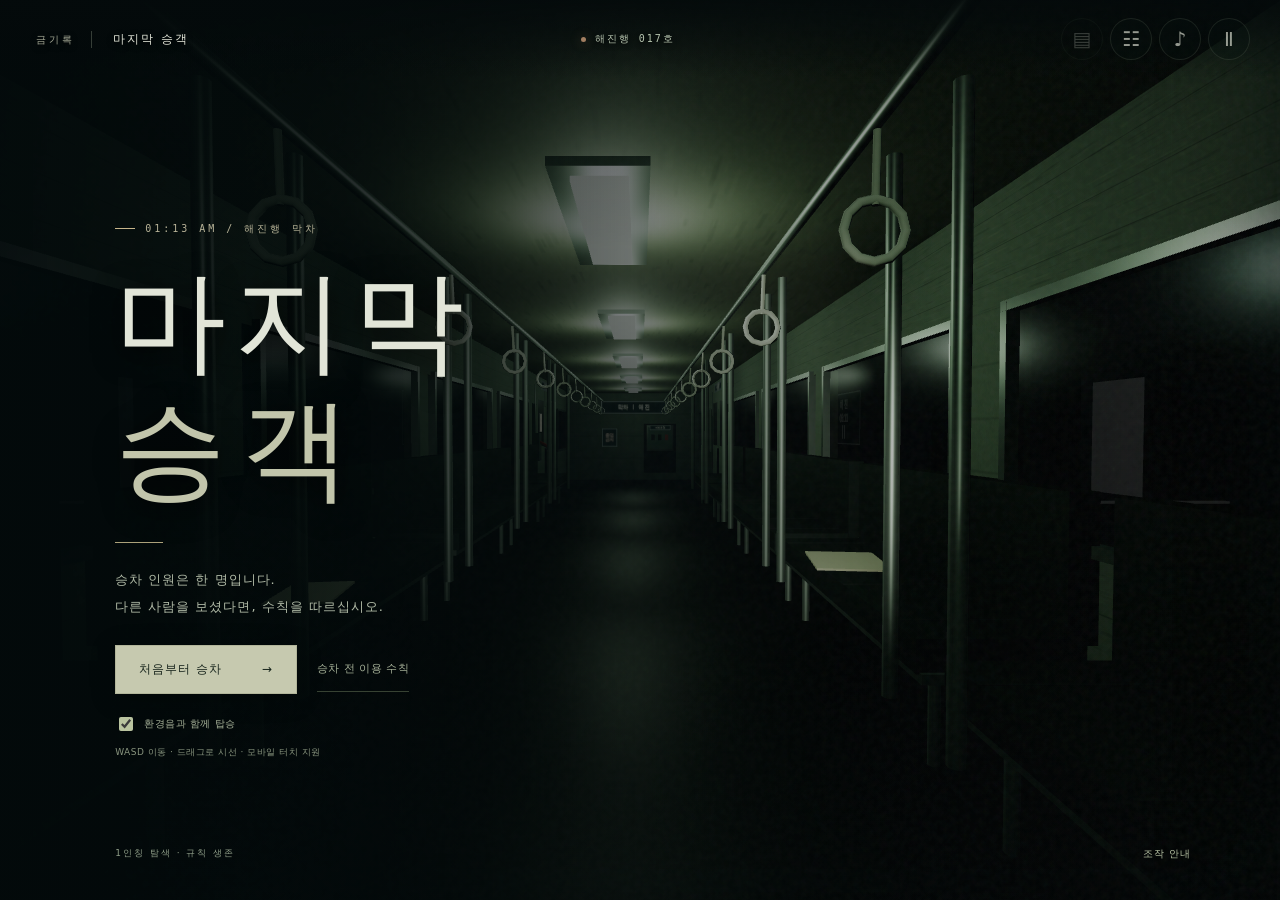
==== commit 0872d122: "Handle mobile game touches without native menus or zoom" ====
--- a/play.html
+++ b/play.html
@@ -76,18 +76,20 @@
 .train-hud{position:absolute;left:0;right:0;top:0;z-index:22;height:78px;padding:0 30px;display:flex;justify-content:space-between;align-items:center;gap:24px;background:linear-gradient(#040a0bd9,transparent)}.train-wordmark{background:none;border:0;font-size:12px!important;letter-spacing:2px;text-shadow:0 2px 6px #000}.train-wordmark>span{display:inline-block;margin-right:15px;color:#a6aa97;font-size:10px;letter-spacing:3px;border-right:1px solid #68726480;padding-right:16px}.train-car-label{display:flex;align-items:center;gap:9px;font:10px Consolas,monospace;letter-spacing:2px;color:#b6c4af;text-shadow:0 2px 5px #000}.record-dot{width:5px;height:5px;background:#a27e61;border-radius:50%;box-shadow:0 0 12px #bd8b5a70}.train-hud nav{display:flex;gap:7px}.train-hud nav>button{width:42px;height:42px;border:1px solid #b8c2a630;background:#08131170;border-radius:50%;font-size:20px}.train-hud nav>button:hover{background:#42534080}.train-hud nav>button[aria-pressed=true]{color:#e1d4a4;border-color:#aca47d80}.train-crosshair{position:absolute;left:50%;top:50%;width:22px;height:22px;margin:-11px;display:grid;place-items:center;pointer-events:none;z-index:5;opacity:0}.train-playing .train-crosshair{opacity:.7}.train-crosshair i{width:3px;height:3px;border-radius:50%;background:#d4dfcb;box-shadow:0 0 6px #000}.eyes-closed .train-crosshair{opacity:0}.train-pin{position:absolute;z-index:7;transform:translate(-50%,-50%);display:flex;flex-direction:column;align-items:center;gap:4px;padding:4px 10px;min-width:44px;min-height:52px;border:0;background:transparent;text-align:center;max-width:200px}.train-pin>span{border:1px solid #e2dfb880;background:#08130de3;border-radius:50%;width:28px;height:28px;display:grid;place-items:center;font:18px Consolas;transition:background .2s,transform .2s}.train-pin small{background:#050d0edb;border:1px solid #adba9c38;padding:3px 8px;font-size:10px;color:#d4dec7;text-shadow:0 2px 3px #000;white-space:nowrap}.train-pin:hover>span{background:#a3ad86;color:#142315;transform:scale(1.12)}#train-interact{position:absolute;left:50%;top:calc(50% + 32px);transform:translateX(-50%);z-index:8;display:flex;align-items:center;gap:9px;min-height:44px;padding:6px 13px;background:#06100ed4;border:1px solid #a4b28c66;font-size:11px;white-space:nowrap}#train-interact kbd{display:grid;place-items:center;width:21px;height:21px;color:#e0e2c8;border:1px solid #a7b18a;font-size:11px}.train-caption{position:absolute;bottom:165px;left:50%;transform:translateX(-50%);width:min(600px,60%);z-index:19;font-size:13px;letter-spacing:.8px;line-height:1.8;text-align:center;text-shadow:0 2px 7px #000,0 1px 10px #000;pointer-events:none;color:#d6ddc8}.train-caption:empty{display:none}
 .train-controls{position:absolute;inset:auto 0 0;z-index:20;height:145px;padding:0 27px 22px;display:flex;align-items:flex-end;justify-content:space-between;pointer-events:none;background:linear-gradient(transparent,#040b0b70)}.train-controls button{pointer-events:auto}.movement-cluster{width:152px}.move-pad{display:grid;grid-template-columns:repeat(3,44px);grid-template-rows:repeat(2,38px);gap:4px;justify-content:center}.move-pad button{min-width:44px;min-height:38px;font:12px Consolas!important;border:1px solid #9aa68e55;border-radius:4px;background:#08130eb3;color:#bec8b0;box-shadow:inset 0 -2px 1px #0005}.move-pad button:hover,.move-pad button:active{background:#56684a9c;border-color:#bac6a3}.move-pad [data-move=forward]{grid-column:2}.move-pad [data-move=left]{grid-row:2;grid-column:1}.move-pad [data-move=back]{grid-row:2;grid-column:2}.move-pad [data-move=right]{grid-row:2;grid-column:3}.look-pad{display:flex;align-items:center;justify-content:space-between;margin-top:5px;gap:3px}.look-pad>button{width:38px;min-height:36px;border:0;background:#0e1b16b8;border-radius:4px;font-size:21px;color:#aab69a}.look-pad>span{font-size:8px;color:#b0bda5;text-align:center;white-space:nowrap;text-shadow:0 2px 4px #000}.survival-controls{display:flex;gap:8px}.survival-controls>button{width:72px;height:80px;display:flex;flex-direction:column;align-items:center;justify-content:center;gap:3px;border:1px solid #93a68752;border-radius:4px;background:linear-gradient(#172920bd,#08140ee0);user-select:none;-webkit-user-select:none;touch-action:none}.survival-controls>button:hover{background:#40563bbd}.survival-controls>button[aria-pressed=true]{border-color:#b4c795;color:#e4e8c8;background:#3c5131c9}.survival-controls b{font:28px Georgia;font-weight:400;line-height:1}.survival-controls span{font-size:10px;line-height:1.5}.survival-controls kbd{font-size:7px;letter-spacing:0}.train-status{position:absolute;left:50%;bottom:37px;transform:translateX(-50%);display:flex;flex-direction:column;align-items:center;gap:9px;min-width:150px}#hide-state{color:#b9c9a6;font-size:10px;letter-spacing:2px;text-shadow:0 2px 5px #000}#hide-state.exposed{color:#d2a181}.air-meter{width:180px;display:flex;align-items:center;gap:9px;font-size:9px;color:#abbc9c}.air-meter>div{height:3px;background:#56614e80;flex:1;overflow:hidden}.air-meter i{display:block;background:#c9d1b2;height:100%;transition:width .12s}.air-meter small{font-size:8px;width:35px}.wrist-marks{display:flex;gap:8px;height:18px;align-items:center}.wrist-marks i{width:2px;height:13px;background:#63715a45;transform:rotate(23deg)}.wrist-marks i.marked{height:18px;width:3px;background:#b87756;box-shadow:0 0 9px #642c1d80}
 .train-title-screen{position:absolute;inset:0;z-index:25;padding:clamp(80px,13vh,160px) 9vw 35px;background:linear-gradient(90deg,#030a0bf0, #030a0bd6 27%,#030a0b4a 64%,transparent);display:flex;flex-direction:column;align-items:flex-start;justify-content:center;pointer-events:none}.train-title-screen button,.train-title-screen input{pointer-events:auto}.last-train:not(.has-started) .train-hud{z-index:26}.last-train:not(.has-started) .train-hud nav{opacity:.65}.last-train:not(.has-started) #train-pins,.last-train:not(.has-started) .train-controls{display:none}.title-kicker{font:10px Consolas,monospace;letter-spacing:3px;color:#b8b398;display:flex;align-items:center;gap:10px}.title-kicker i{width:20px;height:1px;background:#c7b58b}.train-title-screen h1{font-family:"Batang",Georgia,serif;font-size:clamp(58px,8.7vw,118px);font-weight:400;letter-spacing:8px;line-height:1.14;margin:24px 0 0;text-shadow:0 6px 30px #000}.train-title-screen h1 em{font-style:normal;color:#c2c5ab;letter-spacing:14px}.title-rule{height:1px;width:48px;background:#aca17a;margin:28px 0 23px}.train-title-screen>p{font-size:13px;line-height:2.1;letter-spacing:1px;color:#b2bca8;margin:0 0 25px}.title-actions{display:flex;gap:12px;align-items:center;flex-wrap:wrap;max-width:600px}.train-primary,.train-secondary{min-height:48px;padding:13px 23px;border:1px solid #b2b59a;font-size:12px!important;letter-spacing:1px;text-decoration:none}.train-primary{background:#c6c9af;color:#17241c!important;box-shadow:0 4px 25px #0004}.train-primary:hover{background:#e0dfc4}.train-primary>span{margin-left:35px}.train-secondary{background:#14241db3;color:#c5d0b6!important;border-color:#71836980}.title-manual{font-size:11px!important;color:#a7b299!important;border:0;border-bottom:1px solid #6d7d5e80;background:none;padding:10px 0;min-height:44px;margin-left:8px;letter-spacing:.5px}.title-sound{display:flex;align-items:center;gap:8px;font-size:10px;color:#a8b39a;letter-spacing:.5px;margin-top:20px;pointer-events:auto}.title-sound input{accent-color:#bac4a0;width:14px;height:14px}.train-title-screen>small{font-size:9px;letter-spacing:.5px;color:#89957f;margin-top:11px}.title-bottom{position:absolute;left:9vw;right:6vw;bottom:26px;display:flex;justify-content:space-between;align-items:center;font-size:9px;letter-spacing:2px;color:#91a08a}.title-bottom button{font-size:10px;letter-spacing:1px;background:none;border:0;color:#b7c3a5;padding:12px}.train-save-warning{position:absolute;bottom:0;left:0;right:0;background:#3d2c1ddf;color:#decbb3;font-size:11px;text-align:center;padding:7px 12px;z-index:70}
-.train-dialog{position:fixed;inset:0;margin:auto;width:min(640px,calc(100vw - 32px));max-height:88dvh;border:1px solid #b3b798;border-radius:0;background:#c9c6ae;color:#283329;padding:40px;box-shadow:0 20px 100px #000d;overflow:auto;z-index:100}.train-dialog::backdrop{background:#020707c9;backdrop-filter:blur(7px)}.train-dialog-close{position:absolute;right:12px;top:12px;width:44px;height:44px;line-height:1;border:0;background:#aeb09444;font-size:27px!important;color:#354331!important;z-index:1}.train-dialog h2{font:400 28px "Batang",Georgia,serif;margin:8px 0 20px;color:#273528;line-height:1.5;letter-spacing:.5px}.train-dialog p{font-size:12px;line-height:2;color:#48533f}.paper-heading{border-bottom:1px solid #7f886566;padding-bottom:16px;margin-bottom:22px}.paper-heading small,.dialog-eyebrow{font-size:9px;letter-spacing:2px;color:#676e50}.paper-heading p{font-size:11px}.train-rule-list article{padding:17px 0;border-bottom:1px dashed #7a806450}.train-rule-list h3{font-size:13px;line-height:1.7;font-weight:700;color:#41472c;margin:0 0 10px}.train-rule-list p{font-size:12px;line-height:2.15;margin:0}.train-rule-list .rule-highlight{background:#a16e2922;border:1px solid #96654688;padding:15px;margin:0 -12px}.paper-stamp{font:15px "Batang",serif;text-align:right;color:#8d5742;letter-spacing:2px;margin-top:27px}.ticket-title{font-size:24px!important}.boarding-ticket{background:#dad7bf;border:1px solid #8b9273;padding:25px 27px;margin:10px 0;color:#28382a;box-shadow:4px 7px 15px #3c452733;transform:rotate(-1deg)}.boarding-ticket>div:first-child{font-size:15px;letter-spacing:5px;border-bottom:2px solid #49583b;padding-bottom:17px;display:flex;justify-content:space-between;align-items:center}.boarding-ticket>div>span{font-size:9px;letter-spacing:1px}.boarding-ticket h3{font:25px "Batang",serif;letter-spacing:3px;margin:30px 0}.boarding-ticket h3 b{font-weight:400;margin:0 13px;font-size:19px}.boarding-ticket section{display:flex;justify-content:space-between;gap:20px;border-bottom:1px dashed #7c866a;padding:0 0 24px;margin-bottom:22px}.boarding-ticket section>span{font-size:10px;color:#677459}.boarding-ticket strong{display:block;font:24px Consolas,monospace;color:#243c2a;margin-top:7px}.boarding-ticket .ticket-cut{display:flex;align-items:center;justify-content:space-between;font-size:11px;letter-spacing:2px}.ticket-cut strong{font-size:38px;letter-spacing:8px;margin:0}.boarding-ticket>small{display:block;font-size:10px;line-height:1.9;margin-top:15px;color:#67705c}.ticket-bars{height:30px;width:190px;background:repeating-linear-gradient(90deg,#29382a 0px,#29382a 2px,transparent 2px,transparent 4px,#29382a 4px,#29382a 5px,transparent 5px,transparent 8px);opacity:.65;margin:24px 0 0 auto}.control-guide{display:flex;flex-direction:column;gap:10px}.control-guide p{display:flex;align-items:center;gap:20px;border-bottom:1px solid #81866a44;padding-bottom:12px;margin:0}.control-guide kbd{min-width:78px;color:#475434;font-size:12px;border:1px solid #7c896555;padding:6px;text-align:center}.control-guide span{font-size:11px}.guide-footnote{font-size:10px!important;color:#6a745d!important;margin-top:18px}.pause-actions{display:flex;flex-direction:column;gap:12px}.pause-actions>button{min-height:48px;padding:10px;border:1px solid #7e8a68;color:#33442a;background:#b4bea0;font-size:12px}.pause-actions>#pause-restart{border:0;background:none;color:#6f735b;font-size:11px}.panel-note{font-size:11px!important;color:#5f6b51!important}.train-dialog input#train-code{width:100%;font:35px Consolas,monospace;color:#d0dbb8;letter-spacing:12px;text-align:center;padding:11px;border:4px solid #707c60;background:#20331f;box-shadow:inset 0 3px 12px #0007;outline-color:#7d543e}.train-keypad{display:grid;grid-template-columns:repeat(3,1fr);gap:9px;margin-top:14px}.train-keypad>button{min-height:48px;background:linear-gradient(#a4ae93,#7d8c6c);border:1px solid #667654;color:#233a24;font:24px Consolas!important;box-shadow:0 3px 0 #4c6144}.train-keypad>button:active{transform:translateY(2px);box-shadow:0 1px 0 #4c6144}.train-dialog #panel-ticket,.back-to-panel{display:block;margin:20px auto 0;min-height:44px;padding:10px 20px;border:1px solid #788963;background:#b6bea3;color:#3e5035;font-size:11px}.breaker-panel{display:grid;grid-template-columns:repeat(3,1fr);gap:12px;background:#45573f;padding:25px 15px;border:8px solid #66765a;box-shadow:inset 0 0 16px #0006;margin-top:20px}.breaker{background:#30462f;border:1px solid #95a483;border-radius:2px;display:flex;flex-direction:column;align-items:center;padding:13px 8px;color:#dce2cb!important;min-height:215px;gap:12px}.breaker strong{font-size:12px;font-weight:400}.breaker-light{width:6px;height:6px;background:#b99e68;border-radius:50%;box-shadow:0 0 12px #b99e68}.breaker-track{height:92px;width:34px;background:#132810;border:2px solid #829774;position:relative;box-shadow:inset 0 0 6px #000}.breaker-track b{position:absolute;top:8px;left:-10px;right:-10px;height:22px;background:linear-gradient(#c7c5a2,#6d7758);box-shadow:0 6px 4px #0007;border:1px solid #c5cbb0}.breaker[data-breaker=door] .breaker-track b{top:60px}.breaker.switched .breaker-track b{top:60px}.breaker.switched[data-breaker=door] .breaker-track b{top:8px}.breaker.switched{opacity:.6}.breaker.switched .breaker-light{background:#a9c78a}.breaker small{font-size:10px;color:#bac8a3}
+.train-dialog{position:fixed;inset:0;margin:auto;width:min(640px,calc(100vw - 32px));max-height:88dvh;border:1px solid #b3b798;border-radius:0;background:#c9c6ae;color:#283329;padding:40px;box-shadow:0 20px 100px #000d;overflow:auto;z-index:100}.train-dialog::backdrop{background:#020707c9;backdrop-filter:blur(7px)}.train-dialog-close{position:absolute;right:12px;top:12px;width:44px;height:44px;line-height:1;border:0;background:#aeb09444;font-size:27px!important;color:#354331!important;z-index:1}.train-dialog h2{font:400 28px "Batang",Georgia,serif;margin:8px 0 20px;color:#273528;line-height:1.5;letter-spacing:.5px}.train-dialog p{font-size:12px;line-height:2;color:#48533f}.paper-heading{border-bottom:1px solid #7f886566;padding-bottom:16px;margin-bottom:22px}.paper-heading small,.dialog-eyebrow{font-size:9px;letter-spacing:2px;color:#676e50}.paper-heading p{font-size:11px}.train-rule-list article{padding:17px 0;border-bottom:1px dashed #7a806450}.train-rule-list h3{font-size:13px;line-height:1.7;font-weight:700;color:#41472c;margin:0 0 10px}.train-rule-list p{font-size:12px;line-height:2.15;margin:0}.train-rule-list .rule-highlight{background:#a16e2922;border:1px solid #96654688;padding:15px;margin:0 -12px}.paper-stamp{font:15px "Batang",serif;text-align:right;color:#8d5742;letter-spacing:2px;margin-top:27px}.ticket-title{font-size:24px!important}.boarding-ticket{background:#dad7bf;border:1px solid #8b9273;padding:25px 27px;margin:10px 0;color:#28382a;box-shadow:4px 7px 15px #3c452733;transform:rotate(-1deg)}.boarding-ticket>div:first-child{font-size:15px;letter-spacing:5px;border-bottom:2px solid #49583b;padding-bottom:17px;display:flex;justify-content:space-between;align-items:center}.boarding-ticket>div>span{font-size:9px;letter-spacing:1px}.boarding-ticket h3{font:25px "Batang",serif;letter-spacing:3px;margin:30px 0}.boarding-ticket h3 b{font-weight:400;margin:0 13px;font-size:19px}.boarding-ticket section{display:flex;justify-content:space-between;gap:20px;border-bottom:1px dashed #7c866a;padding:0 0 24px;margin-bottom:22px}.boarding-ticket section>span{font-size:10px;color:#677459}.boarding-ticket strong{display:block;font:24px Consolas,monospace;color:#243c2a;margin-top:7px}.boarding-ticket .ticket-cut{display:flex;align-items:center;justify-content:space-between;font-size:11px;letter-spacing:2px}.ticket-cut strong{font-size:38px;letter-spacing:8px;margin:0}.boarding-ticket>small{display:block;font-size:10px;line-height:1.9;margin-top:15px;color:#67705c}.ticket-bars{height:30px;width:190px;background:repeating-linear-gradient(90deg,#29382a 0px,#29382a 2px,transparent 2px,transparent 4px,#29382a 4px,#29382a 5px,transparent 5px,transparent 8px);opacity:.65;margin:24px 0 0 auto}.control-guide{display:flex;flex-direction:column;gap:10px}.control-guide p{display:flex;align-items:center;gap:20px;border-bottom:1px solid #81866a44;padding-bottom:12px;margin:0}.control-guide kbd{min-width:78px;color:#475434;font-size:12px;border:1px solid #7c896555;padding:6px;text-align:center}.control-guide span{font-size:11px}.guide-footnote{font-size:10px!important;color:#6a745d!important;margin-top:18px}.pause-actions{display:flex;flex-direction:column;gap:12px}.pause-actions>button{min-height:48px;padding:10px;border:1px solid #7e8a68;color:#33442a;background:#b4bea0;font-size:12px}.pause-actions>#pause-restart{border:0;background:none;color:#6f735b;font-size:11px}.panel-note{font-size:11px!important;color:#5f6b51!important}.train-dialog #train-code{display:block;min-height:69px;width:100%;font:35px Consolas,monospace;color:#d0dbb8;letter-spacing:12px;text-align:center;padding:11px;border:4px solid #707c60;background:#20331f;box-shadow:inset 0 3px 12px #0007;outline-color:#7d543e}.train-keypad{display:grid;grid-template-columns:repeat(3,1fr);gap:9px;margin-top:14px}.train-keypad>button{min-height:48px;background:linear-gradient(#a4ae93,#7d8c6c);border:1px solid #667654;color:#233a24;font:24px Consolas!important;box-shadow:0 3px 0 #4c6144}.train-keypad>button:active{transform:translateY(2px);box-shadow:0 1px 0 #4c6144}.train-dialog #panel-ticket,.back-to-panel{display:block;margin:20px auto 0;min-height:44px;padding:10px 20px;border:1px solid #788963;background:#b6bea3;color:#3e5035;font-size:11px}.breaker-panel{display:grid;grid-template-columns:repeat(3,1fr);gap:12px;background:#45573f;padding:25px 15px;border:8px solid #66765a;box-shadow:inset 0 0 16px #0006;margin-top:20px}.breaker{background:#30462f;border:1px solid #95a483;border-radius:2px;display:flex;flex-direction:column;align-items:center;padding:13px 8px;color:#dce2cb!important;min-height:215px;gap:12px}.breaker strong{font-size:12px;font-weight:400}.breaker-light{width:6px;height:6px;background:#b99e68;border-radius:50%;box-shadow:0 0 12px #b99e68}.breaker-track{height:92px;width:34px;background:#132810;border:2px solid #829774;position:relative;box-shadow:inset 0 0 6px #000}.breaker-track b{position:absolute;top:8px;left:-10px;right:-10px;height:22px;background:linear-gradient(#c7c5a2,#6d7758);box-shadow:0 6px 4px #0007;border:1px solid #c5cbb0}.breaker[data-breaker=door] .breaker-track b{top:60px}.breaker.switched .breaker-track b{top:60px}.breaker.switched[data-breaker=door] .breaker-track b{top:8px}.breaker.switched{opacity:.6}.breaker.switched .breaker-light{background:#a9c78a}.breaker small{font-size:10px;color:#bac8a3}
 .train-ending{position:absolute;inset:0;z-index:30;display:flex;flex-direction:column;align-items:center;justify-content:center;text-align:center;padding:30px;background:#030909d9;backdrop-filter:blur(4px);animation:train-end-in 2s ease-out}.train-ending>small{font:10px Consolas,monospace;letter-spacing:4px;color:#a7b498}.train-ending h2{font:400 clamp(23px,3.7vw,45px) "Batang",Georgia,serif;letter-spacing:3px;line-height:1.7;margin:26px 0 18px;max-width:900px}.train-ending>p{font-size:13px;color:#a9b59c;max-width:560px;line-height:2;letter-spacing:.5px}.ending-seal{border:1px solid #788469;color:#abb99a;font:16px "Batang",serif;letter-spacing:4px;padding:9px 20px;transform:rotate(-4deg);margin:25px 0 35px}.ending-register .ending-seal{border-color:#93644e;color:#b78d6a}.train-ending-actions{display:flex;align-items:center;justify-content:center;gap:12px;flex-wrap:wrap}.train-ending-actions button{min-height:48px;font-size:12px}.train-ending-actions #ending-rule{background:none;border:0;padding:12px;color:#a8b49b;text-decoration:underline;text-underline-offset:5px}.train-ending .ending-count{margin-top:28px;font-size:9px;letter-spacing:1px;color:#7b8b74}.ending-presence{position:absolute;right:9%;height:88%;bottom:0;opacity:.12;pointer-events:none;z-index:-1}.motion-reduced *{animation:none!important;transition:none!important}@keyframes train-end-in{from{opacity:0}to{opacity:1}}
 @media(max-width:800px){.train-hud{height:66px;padding:0 13px;gap:8px}.train-wordmark{font-size:10px!important;letter-spacing:.5px}.train-wordmark>span{display:none}.train-car-label{font-size:8px;letter-spacing:.5px;gap:5px}.train-hud nav{gap:2px}.train-hud nav>button{width:35px;height:40px;font-size:18px;border:0}.train-title-screen{padding:100px 8vw 75px;background:linear-gradient(90deg,#030a0bf2,#030a0bd4 44%,#030a0b45)}.train-title-screen h1{font-size:80px;letter-spacing:5px}.train-title-screen h1 em{letter-spacing:9px}.train-title-screen>p{font-size:12px}.title-kicker{font-size:8px;letter-spacing:2px}.title-actions{gap:10px;max-width:330px}.title-actions>.train-primary{padding:12px 20px}.title-manual{font-size:10px!important;margin-left:0}.title-rule{margin:25px 0 21px}.title-sound{font-size:10px}.title-bottom{left:8vw;right:7vw;bottom:18px;font-size:8px}.train-controls{padding:0 12px 18px;height:150px}.movement-cluster{width:134px}.move-pad{grid-template-columns:repeat(3,40px);gap:3px;grid-template-rows:repeat(2,40px)}.move-pad button{min-width:40px;min-height:40px}.look-pad>button{width:40px;height:40px}.look-pad>span{font-size:7px;white-space:normal;max-width:50px}.survival-controls{display:grid;grid-template-columns:repeat(2,62px);gap:5px}.survival-controls>button{width:62px;height:59px;gap:1px}.survival-controls b{font-size:21px}.survival-controls span{font-size:9px}.survival-controls kbd{font-size:6px}.train-status{bottom:158px;width:150px}.train-caption{bottom:204px;width:86%;font-size:11px;line-height:1.9;letter-spacing:.5px}.air-meter{width:150px}.wrist-marks{height:10px}.train-pin small{font-size:9px;padding:3px 6px}.train-pin{max-width:140px}.train-pin>span{width:27px;height:27px}#train-interact{font-size:10px;padding:4px 10px;min-height:40px;max-width:80%}.train-dialog{padding:35px 23px 28px;max-height:88dvh}.train-dialog h2{font-size:24px}.train-rule-list h3{font-size:12px}.train-rule-list p{font-size:12px;line-height:2.05}.boarding-ticket{padding:22px 16px}.boarding-ticket>div:first-child{font-size:13px;letter-spacing:2px}.boarding-ticket>div>span{font-size:8px}.boarding-ticket h3{font-size:21px;letter-spacing:1px}.boarding-ticket h3 b{margin:0 5px}.boarding-ticket section{gap:10px}.boarding-ticket strong{font-size:23px}.ticket-cut strong{font-size:31px;letter-spacing:7px}.control-guide p{gap:12px}.control-guide kbd{min-width:61px;font-size:10px}.breaker-panel{gap:7px;padding:18px 8px;border-width:5px}.breaker{padding:12px 5px;min-height:200px}.breaker strong{font-size:10px}.train-ending h2{font-size:28px;letter-spacing:1px}.train-ending>p{font-size:12px}.train-ending-actions{gap:10px}.train-ending-actions .train-primary,.train-ending-actions .train-secondary{padding:12px 17px}.train-ending{padding:25px}.ending-presence{right:0;opacity:.1}}
 @media(max-height:600px) and (min-width:801px){.train-title-screen{padding-top:80px;padding-bottom:60px}.train-title-screen h1{font-size:62px;line-height:1.05}.title-rule{margin:17px 0 13px}.train-title-screen>p{font-size:11px;margin-bottom:15px}.title-kicker{font-size:9px}.title-sound{margin-top:12px}.train-title-screen>small{margin-top:7px}.train-controls{transform:scale(.88);transform-origin:bottom left;width:113.6%;bottom:0}.train-caption{bottom:140px}.train-hud{height:62px}}
 @media(prefers-reduced-motion:reduce){.last-train *{animation:none!important;transition:none!important}}
 /* Game gestures stay inside the game. The notebook remains a vertical scroller. */
-.last-train{touch-action:none;overscroll-behavior:none}
+html.train-input-lock,html.train-input-lock body{height:100%;overflow:hidden;overscroll-behavior:none}
+.last-train{touch-action:pan-y;overscroll-behavior:none}
 .last-train,.last-train *{-webkit-user-select:none;user-select:none;-webkit-touch-callout:none;-webkit-tap-highlight-color:transparent}
 .last-train button{touch-action:none}
 .last-train img,.last-train a{-webkit-user-drag:none}
 .last-train .train-dialog{touch-action:pan-y;overscroll-behavior:contain}
 .last-train input,.last-train textarea{-webkit-user-select:text;user-select:text}
+
 </style>
   
 </head>
@@ -107,7 +109,7 @@
   <dialog id="info-dialog" aria-labelledby="dialog-title"><div class="dialog-top"><span class="eyebrow">TABOO ARCHIVE</span><button id="close-dialog" class="icon-button" aria-label="닫기" type="button">×</button></div><div id="dialog-content"></div></dialog>
   <div id="toast" class="toast" role="status" hidden></div>
   <noscript><p class="noscript">게임을 실행하려면 브라우저의 JavaScript를 켜 주세요.</p></noscript>
-<script type="module">(()=>{var te=(n,t,e,i,s,r,o=[])=>({type:"choice",title:n,text:t,options:e.map(([a,l])=>({id:a,label:l})),answer:i,success:s,failure:r,evidence:o}),_s=(n,t,e,i,s,r=[])=>({type:"code",title:n,text:t,answer:e,success:i,failure:s,evidence:r}),Bi=(n,t,e,i,s,r)=>({type:"sequence",title:n,text:t,options:e.map(([o,a])=>({id:o,label:a})),answer:i,success:s,failure:r}),Mn=(n,t,e,i,s,r)=>({type:"inspect",title:n,text:t,objects:e.map(([o,a,l])=>({id:o,label:a,detail:l})),answer:i,success:s,failure:r}),We=[{id:"last-train",number:"01",title:"\uB9C8\uC9C0\uB9C9 \uC2B9\uAC1D",subtitle:"THE LAST PASSENGER",category:"\uADDC\uCE59 \uC0DD\uC874",minutes:3,fear:2,location:"\uBB34\uBA85\uC5ED \xB7 00:13",scene:"train",accent:"#9c403d",summary:"\uB9C9\uCC28\uC5D0\uB294 \uB2F9\uC2E0 \uB9D0\uACE0\uB3C4 \uB204\uAD70\uAC00 \uD0C0\uACE0 \uC788\uB2E4. \uC5EC\uC12F \uBC88\uC9F8 \uC5ED\uC5D0\uC11C\uB294 \uB0B4\uB9AC\uC9C0 \uB9C8\uC138\uC694.",intro:"\uC57C\uADFC\uC744 \uB9C8\uCE58\uACE0 \uC62C\uB77C\uD0C4 \uB9C9\uCC28. \uAC1D\uCC28\uC5D0\uB294 \uC544\uBB34\uB3C4 \uC5C6\uB294\uB370 \uB9DE\uC740\uD3B8 \uC88C\uC11D\uC774 \uCC9C\uCC9C\uD788 \uAEBC\uC9C4\uB2E4. \uCC3D\uBB38\uC5D0 \uBD99\uC740 \uC548\uB0B4\uBB38 \uB05D\uC5D0\uB294 \uB204\uAD70\uAC00 \uC190\uD1B1\uC73C\uB85C \uC4F4 \uBB38\uC7A5\uC774 \uC788\uB2E4. \u201C\uC774\uAC83\uB9CC \uC9C0\uD0A4\uBA74 \uC9D1\uC5D0 \uAC08 \uC218 \uC788\uC5B4.\u201D",rules:["\uBB38\uC774 \uB2EB\uD78C \uB4A4 \uC774\uB984\uC744 \uBD80\uB974\uB294 \uC18C\uB9AC\uC5D0\uB294 \uB300\uB2F5\uD558\uC9C0 \uB9C8\uC138\uC694.","\uCC28\uCC3D\uC5D0 \uC2B9\uAC1D\uC774 \uBE44\uCE58\uBA74 \uB208\uC744 \uAC10\uC73C\uC138\uC694. \uBE48 \uC88C\uC11D\uC744 \uD655\uC778\uD558\uC9C0 \uB9C8\uC138\uC694.","\uC5ED \uC774\uB984\uC774 \uC5C6\uB294 \uC2B9\uAC15\uC7A5\uACFC \uC5EC\uC12F \uBC88\uC9F8 \uC5ED\uC5D0\uC11C\uB294 \uB0B4\uB9AC\uC9C0 \uB9C8\uC138\uC694.","\uBE68\uAC04 \uC6B0\uC0B0\uC744 \uB4E0 \uC2B9\uAC1D\uC774 \uD0C0\uBA74 \uC790\uB9AC\uB97C \uBE44\uC6B0\uACE0 \uC11C \uC788\uC73C\uC138\uC694.","\uC77C\uACF1 \uBC88\uC9F8 \uC5ED\uC758 \uCD08\uB85D\uC0C9 \uCD9C\uAD6C\uC5D0\uC11C\uB9CC \uB0B4\uB9AC\uC138\uC694."],rounds:[te("01: \uC774\uB984\uC744 \uBD80\uB974\uB294 \uBC29\uC1A1","\uC2A4\uD53C\uCEE4\uAC00 \uC9C0\uC9C1\uAC70\uB9B0\uB2E4. \uC548\uB0B4 \uBC29\uC1A1\uC774 \uC544\uC8FC \uC815\uD655\uD558\uAC8C \uB2F9\uC2E0\uC758 \uC774\uB984\uC744 \uBD80\uB978\uB2E4. \u201C\uBD84\uC2E4\uBB3C\uC744 \uCC3E\uC544\uAC00\uC138\uC694.\u201D",[["answer","\uB300\uB2F5\uD558\uACE0 \uBD84\uC2E4\uBB3C\uC744 \uBB3B\uB294\uB2E4"],["quiet","\uC785\uC744 \uB2E4\uBB38 \uCC44 \uAE30\uB2E4\uB9B0\uB2E4"],["driver","\uC6B4\uC804\uC2E4\uB85C \uD5A5\uD55C\uB2E4"]],"quiet","\uBC29\uC1A1\uC740 \uB2E4\uB978 \uC774\uB984\uC744 \uBD80\uB974\uAE30 \uC2DC\uC791\uD588\uB2E4. \uB2E4\uD589\uD788 \uB2F9\uC2E0\uC758 \uC774\uB984\uC740 \uC78A\uC740 \uAC83 \uAC19\uB2E4.","\u201C\uD655\uC778\uB418\uC5C8\uC2B5\uB2C8\uB2E4.\u201D \uBC29\uC1A1\uC774 \uB2F5\uD55C\uB2E4. \uC774\uC81C \uBAA8\uB4E0 \uC88C\uC11D\uC5D0 \uB2F9\uC2E0\uC758 \uC774\uB984\uC774 \uC801\uD600 \uC788\uB2E4."),te("02: \uCC28\uCC3D \uC18D\uC758 \uC790\uB9AC","\uC55E\uC5D0\uB294 \uC544\uBB34\uB3C4 \uC5C6\uB2E4. \uAC80\uC740 \uCC28\uCC3D \uC18D\uC5D0\uC11C\uB9CC \uD55C \uC5EC\uC790\uAC00 \uB2F9\uC2E0 \uC606\uC5D0 \uC549\uC544 \uC788\uB2E4. \uADF8\uB140\uAC00 \uCC9C\uCC9C\uD788 \uACE0\uAC1C\uB97C \uB3CC\uB9B0\uB2E4.",[["close","\uB208\uC744 \uAC10\uB294\uB2E4"],["look","\uC606\uC790\uB9AC\uB97C \uD655\uC778\uD55C\uB2E4"],["wave","\uCC28\uCC3D \uC18D \uC5EC\uC790\uC5D0\uAC8C \uC190\uC744 \uD754\uB4E0\uB2E4"]],"close","\uCC28\uAC00\uC6B4 \uBA38\uB9AC\uCE74\uB77D\uC774 \uC190\uB4F1\uC744 \uC2A4\uCE58\uACE0 \uC0AC\uB77C\uC84C\uB2E4. \uB208\uC744 \uB728\uC790 \uD130\uB110\uC774 \uB05D\uB098 \uC788\uB2E4.","\uC606\uC790\uB9AC\uC5D0\uB294 \uC544\uBB34\uB3C4 \uC5C6\uB2E4. \uB2E4\uC2DC \uCC28\uCC3D\uC744 \uBCF4\uC790 \uC5EC\uC790\uB294 \uB2F9\uC2E0\uC758 \uC790\uB9AC\uC5D0 \uC549\uC544 \uC788\uB2E4."),te("03: \uC5EC\uC12F \uBC88\uC9F8 \uC815\uCC28","\uC5EC\uC12F \uBC88\uC9F8 \uC5ED. \uBB38\uC774 \uC5F4\uB9AC\uACE0 \uC775\uC219\uD55C \uC9D1 \uC55E \uACE8\uBAA9\uC774 \uBCF4\uC778\uB2E4. \uC5ED\uBA85\uD310\uC5D0\uB294 \uC544\uBB34 \uAE00\uC790\uB3C4 \uC5C6\uB2E4.",[["exit","\uC9D1\uC774 \uBCF4\uC774\uB2C8 \uB0B4\uB9B0\uB2E4"],["stay","\uAC1D\uCC28 \uC548\uC5D0\uC11C \uAE30\uB2E4\uB9B0\uB2E4"],["call","\uC2B9\uAC15\uC7A5\uC5D0 \uB300\uACE0 \uB204\uAD70\uAC00\uB97C \uBD80\uB978\uB2E4"]],"stay","\uBB38 \uB108\uBA38\uC758 \uACE8\uBAA9\uC774 \uC885\uC774\uCC98\uB7FC \uC811\uD614\uB2E4. \uC5F4\uCC28\uAC00 \uB2E4\uC2DC \uC6C0\uC9C1\uC778\uB2E4.","\uBC1C\uC744 \uB0B4\uB51B\uC790 \uACE8\uBAA9\uC774 \uAEBC\uC9C4\uB2E4. \uB3CC\uC544\uBCF4\uB2C8 \uC5F4\uCC28 \uB300\uC2E0 \uAE34 \uC2DD\uD0C1\uC774 \uB193\uC5EC \uC788\uB2E4.",[{label:"\uC815\uCC28 \uD69F\uC218",value:"06"},{label:"\uC5ED\uBA85\uD310",value:"\uC774\uB984 \uC5C6\uC74C"}]),te("04: \uC816\uC9C0 \uC54A\uC740 \uC6B0\uC0B0","\uB2E4\uC74C \uD130\uB110\uC5D0\uC11C \uC5F4\uCC28\uAC00 \uBA48\uCD98\uB2E4. \uBE68\uAC04 \uC6B0\uC0B0\uC744 \uB4E0 \uC0AC\uB78C\uC774 \uB2EB\uD78C \uBB38\uC744 \uD1B5\uACFC\uD55C\uB2E4. \uB2F9\uC2E0\uC758 \uC88C\uC11D \uBC88\uD638\uB97C \uBCF4\uACE0 \uC788\uB2E4.",[["umbrella","\uC6B0\uC0B0\uC744 \uBC1B\uC544 \uC900\uB2E4"],["sit","\uACE0\uAC1C\uB97C \uC219\uC774\uACE0 \uC549\uC544 \uC788\uB294\uB2E4"],["stand","\uC790\uB9AC\uB97C \uBE44\uC6B0\uACE0 \uC190\uC7A1\uC774\uB97C \uC7A1\uB294\uB2E4"]],"stand","\uADF8\uB294 \uB2F9\uC2E0\uC774 \uC549\uC558\uB358 \uC790\uB9AC\uC5D0 \uC6B0\uC0B0\uC744 \uC138\uC6E0\uB2E4. \uC6B0\uC0B0 \uB05D\uC5D0\uC11C \uC5ED \uC774\uB984\uB4E4\uC774 \uC3DF\uC544\uC9C4\uB2E4.","\u201C\uC608\uC57D\uB41C \uC790\uB9AC\uC785\uB2C8\uB2E4.\u201D \uBB34\uB98E \uC544\uB798\uBD80\uD130 \uB2F9\uC2E0\uC758 \uBAB8\uC774 \uC88C\uC11D \uC548\uC73C\uB85C \uAC00\uB77C\uC549\uB294\uB2E4."),te("05: \uADC0\uAC00","\uC77C\uACF1 \uBC88\uC9F8 \uC5ED. \uCD08\uB85D\uC0C9 \uCD9C\uAD6C \uD45C\uC2DC\uAC00 \uCF1C\uC9C4\uB2E4. \uB4A4\uC5D0\uC11C \uC775\uC219\uD55C \uBAA9\uC18C\uB9AC\uAC00 \u201C\uAC19\uC774 \uAC00\u201D\uB77C\uACE0 \uB9D0\uD55C\uB2E4.",[["leave","\uB4A4\uB97C \uBCF4\uC9C0 \uC54A\uACE0 \uCD08\uB85D\uC0C9 \uCD9C\uAD6C\uB85C \uB098\uAC04\uB2E4"],["wait","\uBAA9\uC18C\uB9AC\uC758 \uC8FC\uC778\uC744 \uAE30\uB2E4\uB9B0\uB2E4"],["ride","\uD55C \uC815\uAC70\uC7A5 \uB354 \uAC04\uB2E4"]],"leave","\uACC4\uB2E8 \uB05D\uC5D0 \uC544\uCE68 \uB0C4\uC0C8\uAC00 \uB09C\uB2E4. \uAD50\uD1B5\uCE74\uB4DC \uB0B4\uC5ED\uC5D0\uB294 \uC5B4\uC82F\uBC24 \uAE30\uB85D\uC774 \uC5C6\uB2E4.","\uBB38\uC774 \uB2EB\uD78C\uB2E4. \uC548\uB0B4 \uBC29\uC1A1\uC774 \uC6B8\uB9B0\uB2E4. \u201C\uC774\uBC88 \uC5ED\uC740 \uCCAB \uBC88\uC9F8 \uC5ED\uC785\uB2C8\uB2E4.\u201D",[{label:"\uC815\uCC28 \uD69F\uC218",value:"07"},{label:"\uCD9C\uAD6C",value:"\uCD08\uB85D\uC0C9 \uC810\uB4F1"}])],escaped:{title:"\uC2B9\uCC28 \uAE30\uB85D \uC5C6\uC74C",text:"\uC9D1\uC5D0 \uB3C4\uCC29\uD588\uB2E4. \uD604\uAD00\uC5D0\uB294 \uC816\uC740 \uC2E0\uBC1C\uC774 \uD55C \uCF24\uB808 \uB354 \uC788\uB2E4. \uC801\uC5B4\uB3C4 \uC5F4\uCC28\uC5D0\uC11C\uB294 \uB0B4\uB838\uB2E4."},lost:{title:"\uCD94\uAC00\uB41C \uC2B9\uAC1D",text:"\uB2E4\uC74C \uC57C\uADFC\uC790\uC758 \uCC28\uCC3D\uC5D0 \uB2F9\uC2E0\uC774 \uBE44\uCE60 \uAC83\uC774\uB2E4. \uC774\uB984\uC744 \uBD80\uB974\uC9C0 \uC54A\uB3C4\uB85D \uB178\uB825\uD558\uC790."}},{id:"elevator",number:"02",title:"\uC874\uC7AC\uD558\uC9C0 \uC54A\uB294 4\uCE35",subtitle:"THE MISSING FLOOR",category:"\uADDC\uCE59 \uC0DD\uC874",minutes:3,fear:3,location:"\uC740\uD558\uC544\uD30C\uD2B8 \xB7 B1",scene:"elevator",accent:"#8c8057",summary:"\uC774 \uAC74\uBB3C\uC740 3\uCE35\uAE4C\uC9C0\uB2E4. \uC5D8\uB9AC\uBCA0\uC774\uD130\uC5D0 4\uCE35 \uBC84\uD2BC\uC774 \uC0DD\uAE30\uAE30 \uC804\uAE4C\uC9C0\uB294.",intro:"\uD0DD\uBC30\uB97C \uC804\uD558\uB7EC \uC654\uC744 \uBFD0\uC774\uB2E4. \uBB38\uC774 \uB2EB\uD788\uC790 3\uCE35\uC9DC\uB9AC \uAC74\uBB3C\uC758 \uBC84\uD2BC\uC774 \uC5EC\uC12F \uAC1C\uB85C \uB298\uC5C8\uB2E4. \uBE44\uC0C1\uC804\uD654 \uC606, \uC624\uB798\uB41C \uAD00\uB9AC\uC6D0\uC758 \uBA54\uBAA8\uAC00 \uBCF4\uC778\uB2E4.",rules:["\uB124 \uBC88\uC9F8 \uCE35\uC774 \uB098\uD0C0\uB098\uBA74 4 \u2192 2 \u2192 6 \u2192 2 \u2192 1 \uC21C\uC11C\uB85C \uB204\uB974\uC138\uC694.","\uB204\uAD70\uAC00 \uD0C0\uB354\uB77C\uB3C4 \uB208\uC744 \uB9C8\uC8FC\uCE58\uAC70\uB098 \uB9D0\uC744 \uAC78\uC9C0 \uB9C8\uC138\uC694.","\uD45C\uC2DC\uCC3D\uC774 B0\uC774 \uB418\uBA74 \uBE44\uC0C1 \uD638\uCD9C\uAE30\uC5D0 000\uC744 \uC785\uB825\uD558\uC138\uC694.","\uBB38\uC774 \uC5F4\uB824\uB3C4 \uCD08\uB85D\uC0C9 1F \uD45C\uC2DC\uAC00 \uCF1C\uC9C8 \uB54C\uAE4C\uC9C0 \uAE30\uB2E4\uB9AC\uC138\uC694."],rounds:[Bi("01: \uB3CC\uC544\uAC00\uB294 \uC21C\uC11C","\uAD00\uB9AC\uC6D0\uC758 \uBA54\uBAA8\uB300\uB85C \uCE35 \uBC84\uD2BC\uC744 \uB204\uB974\uC138\uC694. \uAC19\uC740 \uBC84\uD2BC\uC744 \uC5EC\uB7EC \uBC88 \uB204\uB97C \uC218 \uC788\uC2B5\uB2C8\uB2E4.",[["1","1\uCE35"],["2","2\uCE35"],["3","3\uCE35"],["4","4\uCE35"],["5","5\uCE35"],["6","6\uCE35"]],["4","2","6","2","1"],"\uC5D8\uB9AC\uBCA0\uC774\uD130\uAC00 \uC704\uC544\uB798\uB85C \uC6C0\uC9C1\uC778 \uB4A4 \uC7A0\uC7A0\uD574\uC84C\uB2E4. \uCC9C\uC7A5 \uC18D \uBC1C\uC18C\uB9AC\uB3C4 \uBA48\uCDC4\uB2E4.","\uBC84\uD2BC\uC774 \uAEBC\uC9C4\uB2E4. \uCE35\uB9C8\uB2E4 \uB2E4\uB978 \uB2F9\uC2E0\uC774 \uBB38 \uC55E\uC5D0\uC11C \uAE30\uB2E4\uB9AC\uACE0 \uC788\uB2E4."),te("02: \uB3D9\uC2B9\uC790","\uB4F1 \uB4A4\uC5D0\uC11C \uBB38\uC774 \uC5F4\uB9B0\uB2E4. \u201C\uBA87 \uCE35 \uAC00\uC138\uC694?\u201D \uC5B4\uB9B0 \uBAA9\uC18C\uB9AC\uAC00 \uBB3B\uB294\uB2E4. \uAC70\uC6B8\uC5D0\uB294 \uB2F9\uC2E0 \uD63C\uC790\uB2E4.",[["talk","1\uCE35\uC774\uB77C\uACE0 \uB300\uB2F5\uD55C\uB2E4"],["ignore","\uBC84\uD2BC\uB9CC \uBCF4\uACE0 \uCE68\uBB35\uD55C\uB2E4"],["mirror","\uAC70\uC6B8\uC744 \uC790\uC138\uD788 \uBCF8\uB2E4"]],"ignore","\uC791\uC740 \uC190\uC774 \uBC84\uD2BC\uC744 \uB204\uB974\uB824\uB2E4 \uBA48\uCD98\uB2E4. \uBAA9\uC18C\uB9AC\uB294 \uC774\uBC88\uC5D0\uB294 \uCC9C\uC7A5 \uC704\uC5D0\uC11C \uB4E4\uB9B0\uB2E4.","\uC544\uC774\uAC00 \uC6C3\uB294\uB2E4. \u201C\uADF8 \uCE35\uC740 \uC5C6\uC5B4\uC84C\uB294\uB370.\u201D \uD45C\uC2DC\uCC3D\uC5D0\uC11C \uC22B\uC790 1\uC774 \uC9C0\uC6CC\uC9C4\uB2E4."),_s("03: \uC9C0\uD558 0\uCE35","\uCE35 \uD45C\uC2DC\uAC00 B0\uC73C\uB85C \uBC14\uB00C\uC5C8\uB2E4. \uBE44\uC0C1 \uD638\uCD9C\uAE30\uC5D0 \uC138 \uC790\uB9AC \uBC88\uD638\uB97C \uC785\uB825\uD574\uC57C \uD55C\uB2E4.","000","\uC804\uD654\uAE30 \uB108\uBA38\uB85C \uB204\uAD70\uAC00 \uC138 \uBC88 \uC228\uC744 \uC270\uB2E4. B0 \uD45C\uC2DC\uAC00 \uC0AC\uB77C\uC84C\uB2E4.","\uAD00\uB9AC\uC6D0\uC758 \uBAA9\uC18C\uB9AC\uAC00 \uB4E4\uB9B0\uB2E4. \u201C\uADF8 \uBC88\uD638\uB85C\uB294 \uBC16\uC5D0 \uC5F0\uB77D\uD560 \uC218 \uC5C6\uC2B5\uB2C8\uB2E4.\u201D \uBB38\uC774 \uBCBD \uC548\uC73C\uB85C \uC5F4\uB9B0\uB2E4.",[{label:"\uCE35 \uD45C\uC2DC",value:"B0"},{label:"\uAD00\uB9AC \uBA54\uBAA8",value:"\uC9C0\uD558 0\uCE35 \uBE44\uC0C1 \uD638\uCD9C: 000"}]),te("04: \uBB38 \uBC14\uAE65","\uBB38\uC774 \uC5F4\uB838\uB2E4. \uBCF5\uB3C4\uB294 \uBC1D\uC9C0\uB9CC \uD45C\uC2DC\uCC3D\uC740 \uBD89\uC740\uC0C9 1F\uB2E4. \uCD08\uB85D\uC0C9 \uBD88\uC740 \uC544\uC9C1 \uAEBC\uC838 \uC788\uB2E4.",[["out","\uBC1D\uC740 \uBCF5\uB3C4\uB85C \uB098\uAC04\uB2E4"],["wait","\uCD08\uB85D\uC0C9 \uD45C\uC2DC\uB97C \uAE30\uB2E4\uB9B0\uB2E4"]],"wait","\uBD89\uC740 \uC22B\uC790\uAC00 \uB179\uC544\uB0B4\uB9AC\uACE0 \uCD08\uB85D\uC0C9 1F\uAC00 \uCF1C\uC84C\uB2E4. \uC9C4\uC9DC \uAD00\uB9AC\uC2E4\uC758 \uB77C\uB514\uC624 \uC18C\uB9AC\uAC00 \uB4E4\uB9B0\uB2E4.","\uBCF5\uB3C4 \uB05D\uC758 \uCC3D\uBB38\uC73C\uB85C \uB2F9\uC2E0\uC774 \uD0C4 \uC5D8\uB9AC\uBCA0\uC774\uD130\uAC00 \uBCF4\uC778\uB2E4. \uADF8 \uC548\uC5D0\uB3C4 \uB2F9\uC2E0\uC774 \uC788\uB2E4.")],escaped:{title:"\uC9C0\uC0C1\uC73C\uB85C",text:"\uAD00\uB9AC\uC6D0\uC740 \uC774 \uAC74\uBB3C\uC5D0 \uC5D8\uB9AC\uBCA0\uC774\uD130\uAC00 \uC5C6\uB2E4\uACE0 \uB9D0\uD55C\uB2E4. \uB2F9\uC2E0 \uC190\uC5D0\uB294 \uC544\uC9C1 \uB530\uB73B\uD55C 4\uCE35 \uBC84\uD2BC\uC774 \uC950\uC5B4\uC838 \uC788\uB2E4."},lost:{title:"\uCE35\uC218 \uBBF8\uC0C1",text:"\uAC74\uBB3C\uC740 \uC5EC\uC804\uD788 3\uCE35\uC774\uB2E4. \uB2F9\uC2E0\uC774 \uC788\uB294 \uCE35\uC740 \uB3C4\uBA74\uC5D0 \uAE30\uB85D\uB418\uC9C0 \uC54A\uB294\uB2E4."}},{id:"night-store",number:"03",title:"\uC0C8\uBCBD \uD3B8\uC758\uC810",subtitle:"NIGHT SHIFT",category:"\uC774\uC0C1 \uD604\uC0C1",minutes:4,fear:2,location:"\uBAA8\uD241\uC774 \uD3B8\uC758\uC810 \xB7 02:00",scene:"store",accent:"#5d8379",summary:"\uC2DC\uAE09\uC774 \uB192\uC740 \uB370\uB294 \uC774\uC720\uAC00 \uC788\uB2E4. \uACC4\uC0B0\uB300 \uC544\uB798\uC758 \uC778\uC218\uC778\uACC4\uC11C\uB97C \uAF2D \uC77D\uC73C\uC138\uC694.",intro:"\uCCAB \uC57C\uAC04 \uADFC\uBB34. \uC810\uC7A5\uC740 \uC5F4\uC1E0\uB97C \uAC74\uB124\uBA70 \u201C\uC190\uB2D8\uC744 \uC798 \uAD6C\uBD84\uD558\uBA74 \uC26C\uC6CC\uC694\u201D\uB77C\uACE0 \uB9D0\uD588\uB2E4. \uC778\uC218\uC778\uACC4\uC11C\uC5D0\uB294 \uBB3C\uAC74\uBCF4\uB2E4 \uC190\uB2D8\uC744 \uBA3C\uC800 \uBCF4\uB77C\uB294 \uBB38\uC7A5\uC774 \uBC11\uC904 \uCCD0\uC838 \uC788\uB2E4.",rules:["\uC190\uB2D8\uC758 \uBC1C\uBC11\uC5D0 \uADF8\uB9BC\uC790\uAC00 \uC5C6\uC73C\uBA74 \uACC4\uC0B0\uD558\uC9C0 \uB9C8\uC138\uC694.","\uC2DC\uACC4\uAC00 03:33\uC744 \uAC00\uB9AC\uD0A4\uBA74 \uC5B4\uB5A4 \uC694\uCCAD\uC5D0\uB3C4 \uB9E4\uC7A5 \uBB38\uC744 \uC5F4\uC9C0 \uB9C8\uC138\uC694.","\uC601\uC218\uC99D\uC5D0 \uB0B4\uC77C \uB0A0\uC9DC\uAC00 \uCC0D\uD788\uBA74 \uC601\uC218\uC99D\uC744 \uCC22\uC73C\uC138\uC694.","\uB9C8\uAC10\uC740 \uCD9C\uC785\uBB38 \uC7A0\uADF8\uAE30 \u2192 \uAC04\uD310 \uB044\uAE30 \u2192 \uB4A4\uB3CC\uC544\uBCF4\uAE30 \uC21C\uC11C\uC785\uB2C8\uB2E4."],rounds:[Mn("01: \uCCAB \uBC88\uC9F8 \uC190\uB2D8","\uC138 \uACF3\uC744 \uC0B4\uD3B4\uBCF8 \uB4A4, \uACC4\uC0B0\uC744 \uAC70\uC808\uD574\uC57C \uD560 \uADFC\uAC70\uB97C \uC2E0\uACE0\uD558\uC138\uC694.",[["shadow","\uC190\uB2D8\uC758 \uBC1C\uBC11","\uD615\uAD11\uB4F1\uC740 \uBC1D\uC9C0\uB9CC \uC190\uB2D8\uC758 \uBC1C\uBC11\uC5D0\uB9CC \uADF8\uB9BC\uC790\uAC00 \uC5C6\uB2E4."],["clock","\uBCBD\uC2DC\uACC4","\uC2DC\uACC4\uB294 02:15\uB97C \uAC00\uB9AC\uD0A8\uB2E4. \uCD08\uCE68\uC774 \uC815\uC0C1\uC801\uC73C\uB85C \uC6C0\uC9C1\uC778\uB2E4."],["basket","\uC7A5\uBC14\uAD6C\uB2C8","\uC0DD\uC218 \uB450 \uBCD1. \uAC00\uACA9\uD45C\uC640 \uBC14\uCF54\uB4DC\uB294 \uC77C\uCE58\uD55C\uB2E4."]],"shadow","\u201C\uB4E4\uCF30\uB124\uC694.\u201D \uC190\uB2D8\uC774 \uC7A5\uBC14\uAD6C\uB2C8\uB97C \uB0B4\uB824\uB193\uACE0 \uBC14\uB2E5 \uD2C8\uC73C\uB85C \uD758\uB7EC\uAC04\uB2E4.","\uB2F9\uC2E0\uC774 \uACC4\uC0B0\uD558\uB294 \uB3D9\uC548 \uC190\uB2D8\uC758 \uADF8\uB9BC\uC790\uAC00 \uC0DD\uACBC\uB2E4. \uB2F9\uC2E0\uC758 \uADF8\uB9BC\uC790\uB294 \uC0AC\uB77C\uC84C\uB2E4."),te("02: \uBB38\uBC16\uC758 \uD0DD\uBC30","\uC2DC\uACC4\uAC00 03:33\uC5D0\uC11C \uBA48\uCD98\uB2E4. \uD0DD\uBC30 \uAE30\uC0AC\uAC00 \uBB38\uC744 \uB450\uB4DC\uB9B0\uB2E4. \uB2F9\uC2E0\uC774 \uC8FC\uBB38\uD55C \uBB3C\uAC74\uC774\uB77C\uACE0 \uD55C\uB2E4.",[["open","\uC7A0\uAE50 \uBB38\uC744 \uC5F4\uC5B4 \uBC1B\uB294\uB2E4"],["locked","\uBB38\uC744 \uC7A0\uADFC \uCC44 \uAE30\uB2E4\uB9B0\uB2E4"],["back","\uB4B7\uBB38\uC73C\uB85C \uB098\uAC04\uB2E4"]],"locked","\uC0C1\uC790 \uC548\uC5D0\uC11C \uB450\uB4DC\uB9AC\uB294 \uC18C\uB9AC\uAC00 \uB098\uB2E4\uAC00 \uADF8\uCCE4\uB2E4. \uCD08\uCE68\uC774 \uB2E4\uC2DC \uC6C0\uC9C1\uC778\uB2E4.","\uAE30\uC0AC\uC758 \uD314\uC774 \uBB38\uD2C8\uC73C\uB85C \uB05D\uC5C6\uC774 \uB4E4\uC5B4\uC628\uB2E4. \uC0C1\uC790 \uAC89\uBA74\uC5D0\uB294 \uB2F9\uC2E0\uC758 \uC774\uB984 \uB300\uC2E0 \u201C\uC2E0\uC120\uC2DD\uD488\u201D\uC774\uB77C\uACE0 \uC801\uD600 \uC788\uB2E4."),Mn("03: \uB450 \uBC88\uC9F8 \uC601\uC218\uC99D","\uBB3C\uAC74\uC740 \uBAA8\uB450 \uC815\uC0C1\uC774\uB2E4. \uD655\uC778\uD574\uC57C \uD560 \uC774\uC0C1\uC744 \uCC3E\uC544\uBCF4\uC138\uC694.",[["hands","\uC190\uB2D8\uC758 \uC190","\uC190\uAC00\uB77D\uC740 \uC591\uC190\uC5D0 \uB2E4\uC12F \uAC1C\uC529\uC774\uB2E4."],["receipt","\uC601\uC218\uC99D \uB0A0\uC9DC","\uC624\uB298\uC740 10\uC6D4 31\uC77C. \uC601\uC218\uC99D\uC5D0\uB294 11\uC6D4 1\uC77C, \uC0AC\uB9DD \uD655\uC778\uC774\uB77C\uACE0 \uCC0D\uD600 \uC788\uB2E4."],["price","\uACC4\uC0B0 \uAE08\uC561","\uC0DD\uC218 1\uAC1C 1,000\uC6D0. \uBC1B\uC740 \uB3C8\uB3C4 \uC815\uD655\uD788 1,000\uC6D0\uC774\uB2E4."]],"receipt","\uC601\uC218\uC99D\uC744 \uCC22\uC790 \uC778\uC1C4\uAE30\uAC00 \uBE44\uBA85\uC744 \uC0BC\uCF30\uB2E4. \uC190\uB2D8\uC774 \uC544\uBB34 \uB9D0 \uC5C6\uC774 \uB5A0\uB09C\uB2E4.","\uC601\uC218\uC99D\uC744 \uAC74\uB124\uC790 \uC190\uB2D8\uC774 \uBB3B\uB294\uB2E4. \u201C\uB0B4\uC77C\uB3C4 \uC5EC\uAE30 \uACC4\uC2DC\uC8E0?\u201D \uB2F9\uC2E0\uC740 \uC774\uBBF8 \uACE0\uAC1C\uB97C \uB044\uB355\uC774\uACE0 \uC788\uB2E4."),Bi("04: \uB9C8\uAC10 \uC808\uCC28","\uD574 \uB728\uAE30 5\uBD84 \uC804. \uB4A4\uC5D0\uC11C \uC810\uC7A5\uC758 \uBAA9\uC18C\uB9AC\uAC00 \uB4E4\uB9AC\uC9C0\uB9CC \uB9C8\uAC10 \uC21C\uC11C\uBD80\uD130 \uC9C0\uD0A4\uC138\uC694.",[["sign","\uAC04\uD310 \uB044\uAE30"],["turn","\uB4A4\uB3CC\uC544\uBCF4\uAE30"],["lock","\uCD9C\uC785\uBB38 \uC7A0\uADF8\uAE30"]],["lock","sign","turn"],"\uB4A4\uB3CC\uC544\uBCF4\uB2C8 \uC544\uBB34\uB3C4 \uC5C6\uB2E4. \uC810\uC7A5\uC774 \uB0A8\uAE34 \uD1F4\uADFC \uBD09\uD22C\uB9CC \uCE74\uC6B4\uD130 \uC704\uC5D0 \uC788\uB2E4.","\uC21C\uC11C\uAC00 \uBC14\uB010 \uC21C\uAC04 \uB9E4\uC7A5\uC774 \uB4A4\uC9D1\uD614\uB2E4. \uBB38\uBC16\uC5D0 \uC11C \uC788\uB294 \uAC83\uC774 \uB2F9\uC2E0\uC774\uB2E4.")],escaped:{title:"\uC815\uC0B0 \uC644\uB8CC",text:"\uBD09\uD22C \uC548\uC5D0\uB294 \uC57D\uC18D\uD55C \uC2DC\uAE09\uACFC \uB2F9\uC2E0\uC758 \uADF8\uB9BC\uC790\uAC00 \uB4E4\uC5B4 \uC788\uB2E4. \uB2E4\uC74C \uADFC\uBB34\uC790\uB294 \uAD6C\uD574\uC84C\uC744\uAE4C."},lost:{title:"\uC2E0\uADDC \uC785\uACE0",text:"\uC0C8\uBCBD \uC9C4\uC5F4\uB300\uC5D0 \uC774\uB984 \uC5C6\uB294 \uC0C1\uD488\uC774 \uD558\uB098 \uB298\uC5C8\uB2E4. \uC720\uD1B5\uAE30\uD55C\uC740 \uB0B4\uC77C\uC774\uB2E4."}},{id:"corridor",number:"04",title:"8\uBC88 \uBCF5\uB3C4",subtitle:"CORRIDOR No. 8",category:"\uC774\uC0C1 \uD604\uC0C1",minutes:3,fear:2,location:"\uC9C0\uD558 \uC5F0\uACB0\uD1B5\uB85C \xB7 \uCD9C\uAD6C 8",scene:"corridor",accent:"#777e56",summary:"\uB611\uAC19\uC740 \uBCF5\uB3C4, \uB2EC\uB77C\uC9C4 \uBB34\uC5B8\uAC00. \uC774\uC0C1\uC744 \uBC1C\uACAC\uD558\uBA74 \uB9DD\uC124\uC774\uC9C0 \uB9D0\uACE0 \uB3CC\uC544\uAC00\uC138\uC694.",intro:"\uCD9C\uAD6C\uAE4C\uC9C0\uB294 \uBCF5\uB3C4 \uB124 \uAC1C. \uAD00\uB9AC \uD45C\uC9C0\uD310\uC774 \uC815\uC0C1 \uC0C1\uD0DC\uB97C \uC124\uBA85\uD55C\uB2E4. \uBB38\uC740 \uC138 \uAC1C, \uD3EC\uC2A4\uD130\uC758 \uC5BC\uAD74\uC740 \uB208\uC744 \uAC10\uACE0, \uC2DC\uACC4\uB294 08:00. \uAE30\uC5B5\uD560 \uAC83\uC740 \uB9CE\uC9C0 \uC54A\uB2E4.",rules:["\uC815\uC0C1 \uBCF5\uB3C4\uC758 \uC67C\uCABD\uC5D0\uB294 \uBB38\uC774 \uC138 \uAC1C \uC788\uC2B5\uB2C8\uB2E4.","\uC815\uC0C1 \uD3EC\uC2A4\uD130\uC758 \uC5BC\uAD74\uC740 \uB208\uC744 \uAC10\uACE0 \uC788\uC2B5\uB2C8\uB2E4.","\uC815\uC0C1 \uC2DC\uACC4\uB294 08:00\uC785\uB2C8\uB2E4.","\uC774\uC0C1\uC774 \uC788\uC73C\uBA74 \uADF8 \uBD80\uBD84\uC744 \uD655\uC778\uD574 \uB3CC\uC544\uAC00\uACE0, \uC5C6\uC73C\uBA74 \uC9C1\uC9C4\uD558\uC138\uC694."],rounds:[Mn("01: \uCCAB \uBC88\uC9F8 \uBCF5\uB3C4","\uAD00\uCC30\uD560 \uACF3\uC744 \uB20C\uB7EC \uD655\uC778\uD558\uC138\uC694. \uC774\uC0C1\uC774 \uC788\uB294 \uACF3\uC744 \uC120\uD0DD\uD558\uBA74 \uB3CC\uC544\uAC11\uB2C8\uB2E4.",[["doors","\uCD9C\uC785\uBB38","\uBB38\uC774 \uB124 \uAC1C\uB2E4. \uB9E8 \uB05D\uC758 \uBB38\uC5D0\uB294 \uC548\uCABD\uC5D0\uC11C \uC190\uC7A1\uC774\uB97C \uB3CC\uB9AC\uB294 \uC18C\uB9AC\uAC00 \uB09C\uB2E4."],["poster","\uD3EC\uC2A4\uD130","\uD3EC\uC2A4\uD130\uC758 \uC5BC\uAD74\uC740 \uB208\uC744 \uAC10\uACE0 \uC788\uB2E4."],["clock","\uC2DC\uACC4","08:00. \uCD08\uCE68\uC740 \uC6C0\uC9C1\uC774\uC9C0 \uC54A\uB294\uB2E4."]],"doors","\uB3CC\uC544\uC11C\uB294 \uC21C\uAC04 \uB124 \uBC88\uC9F8 \uBB38\uC774 \uC5F4\uB9B0\uB2E4. \uBCF4\uC9C0 \uC54A\uC740 \uAC83\uC740 \uB530\uB77C\uC624\uC9C0 \uBABB\uD55C\uB2E4.","\uB124 \uBC88\uC9F8 \uBB38\uC5D0\uC11C \uB2F9\uC2E0\uACFC \uB611\uAC19\uC740 \uBC1C\uC18C\uB9AC\uAC00 \uD569\uB958\uD55C\uB2E4."),te("02: \uB450 \uBC88\uC9F8 \uBCF5\uB3C4","\uC138 \uAC1C\uC758 \uBB38. \uB208\uC744 \uAC10\uC740 \uD3EC\uC2A4\uD130. 08:00\uC758 \uC2DC\uACC4. \uBC1C\uC18C\uB9AC\uB294 \uB2F9\uC2E0\uC758 \uAC83 \uD558\uB098\uB2E4.",[["forward","\uC774\uC0C1 \uC5C6\uC74C \xB7 \uC9C1\uC9C4\uD55C\uB2E4"],["back","\uBD88\uC548\uD558\uB2C8 \uB3CC\uC544\uAC04\uB2E4"]],"forward","\uCD9C\uAD6C \uC22B\uC790\uAC00 2\uC5D0\uC11C 3\uC73C\uB85C \uBC14\uB00C\uC5C8\uB2E4. \uB2F9\uC2E0\uC740 \uAE30\uC5B5\uD55C \uB300\uB85C \uC6C0\uC9C1\uC774\uACE0 \uC788\uB2E4.","\uC815\uC0C1 \uBCF5\uB3C4\uC5D0\uC11C \uB3CC\uC544\uC11C\uC790 \uCC98\uC74C \uCD9C\uBC1C\uD55C \uC790\uB9AC\uB2E4. \uC774\uBC88\uC5D0\uB294 \uB2F9\uC2E0\uC758 \uBC1C\uC18C\uB9AC\uAC00 \uB4E4\uB9AC\uC9C0 \uC54A\uB294\uB2E4."),Mn("03: \uC138 \uBC88\uC9F8 \uBCF5\uB3C4","\uD55C \uACF3\uC774 \uBC14\uB00C\uC5C8\uB2E4. \uCDA9\uBD84\uD788 \uC0B4\uD3B4\uBCF8 \uB4A4 \uC120\uD0DD\uD558\uC138\uC694.",[["doors","\uCD9C\uC785\uBB38","\uBB38\uC740 \uC138 \uAC1C. \uC190\uC7A1\uC774\uB3C4 \uC14B\uC774\uB2E4."],["poster","\uD3EC\uC2A4\uD130","\uC778\uC1C4\uB41C \uC5BC\uAD74\uC774 \uB208\uC744 \uB728\uACE0 \uB2F9\uC2E0\uC744 \uBCF4\uACE0 \uC788\uB2E4."],["clock","\uC2DC\uACC4","\uC2DC\uACD7\uBC14\uB298\uC740 08:00\uC744 \uAC00\uB9AC\uD0A8\uB2E4."]],"poster","\uB2F9\uC2E0\uC774 \uB3CC\uC544\uC11C\uC790 \uC885\uC774 \uCC22\uC5B4\uC9C0\uB294 \uC18C\uB9AC\uAC00 \uB0AC\uB2E4. \uD3EC\uC2A4\uD130\uB294 \uBCBD\uC5D0 \uB0A8\uC558\uB2E4.","\uD3EC\uC2A4\uD130 \uC18D \uB208\uC774 \uAE5C\uBE61\uC778\uB2E4. \uADF8\uB2E4\uC74C \uAE5C\uBE61\uC778 \uAC83\uC740 \uBCF5\uB3C4 \uC804\uCCB4\uC600\uB2E4."),Mn("04: \uB9C8\uC9C0\uB9C9 \uBCF5\uB3C4","\uCD08\uB85D \uCD9C\uAD6C\uB4F1\uC774 \uBC14\uB85C \uC55E\uC5D0 \uC788\uB2E4. \uB9C8\uC9C0\uB9C9\uAE4C\uC9C0 \uD655\uC778\uD558\uC138\uC694.",[["doors","\uCD9C\uC785\uBB38","\uBB38\uC740 \uC138 \uAC1C\uB2E4. \uBAA8\uB450 \uB2EB\uD600 \uC788\uB2E4."],["poster","\uD3EC\uC2A4\uD130","\uB208\uC744 \uAC10\uC740 \uC5BC\uAD74. \uC789\uD06C\uAC00 \uC870\uAE08 \uBC14\uB7AC\uB2E4."],["clock","\uC2DC\uACC4","08:01. \uBC29\uAE08 \uBD84\uCE68\uC774 \uC6C0\uC9C1\uC600\uB2E4."]],"clock","\uD55C \uBC88 \uB3CC\uC544\uC11C\uC790 \uCD9C\uAD6C\uAC00 \uB2F9\uC2E0 \uC55E\uC5D0 \uB098\uD0C0\uB0AC\uB2E4. \uBCF5\uB3C4\uC5D0\uB294 \uC6D0\uB798 \uC2DC\uACC4\uAC00 \uC5C6\uC5C8\uB2E4\uB294 \uC548\uB0B4\uBB38\uC774 \uBD99\uC5B4 \uC788\uB2E4.","\uCD9C\uAD6C \uBB38\uC744 \uC5F4\uC790 08:02\uAC00 \uB418\uC5C8\uB2E4. \uC5EC\uB35F \uC2DC\uB97C \uB2E4\uC2DC \uAE30\uB2E4\uB824\uC57C \uD55C\uB2E4.")],escaped:{title:"\uC9C0\uC0C1 8\uBC88 \uCD9C\uAD6C",text:"\uBC14\uAE65 \uACF5\uAE30\uAC00 \uB530\uB73B\uD558\uB2E4. \uC0AC\uC9C4\uC744 \uD655\uC778\uD558\uB2C8 \uB9C8\uC9C0\uB9C9 \uBCF5\uB3C4\uC5D0\uC11C \uB2F9\uC2E0\uB3C4 \uB208\uC744 \uAC10\uACE0 \uC788\uC5C8\uB2E4."},lost:{title:"\uC0C8\uB85C\uC6B4 \uD3EC\uC2A4\uD130",text:"\uBCF5\uB3C4\uB97C \uAC77\uB294 \uB2E4\uC74C \uC0AC\uB78C\uC5D0\uAC8C \uB208\uC744 \uAC10\uC740 \uBAA8\uC2B5\uC744 \uBCF4\uC5EC \uC8FC\uC138\uC694. \uADF8\uAC83\uC774 \uC720\uC77C\uD558\uAC8C \uB3C4\uC6B8 \uC218 \uC788\uB294 \uBC29\uBC95\uC774\uB2E4."}},{id:"classroom",number:"05",title:"\uC885\uB840\uAC00 \uB05D\uB098\uC9C0 \uC54A\uB294 \uAD50\uC2E4",subtitle:"THE FINAL BELL",category:"\uC2EC\uB9AC \uACF5\uD3EC",minutes:4,fear:2,location:"\uAD6C\uAD00 3\uD559\uB144 2\uBC18 \xB7 18:06",scene:"classroom",accent:"#746f8b",summary:"\uCD9C\uC11D\uBD80\uC5D0 \uC5C6\uB294 \uD559\uC0DD\uC774 \uB300\uB2F5\uD588\uB2E4. \uC120\uC0DD\uB2D8\uC740 \uACC4\uC18D \uCD9C\uC11D\uC744 \uBD80\uB974\uACE0 \uC788\uB2E4.",intro:"\uB450\uACE0 \uC628 \uACF5\uCC45\uC744 \uCC3E\uC73C\uB7EC \uB3CC\uC544\uC654\uB2E4. \uCC3D\uBC16\uC740 \uBC24\uC778\uB370 \uAD50\uC2E4\uC740 \uC885\uB840 \uC911\uC774\uB2E4. \uCC45\uC0C1\uC5D0\uB294 \uC624\uB798\uC804 \uC878\uC5C5\uD55C \uCE5C\uAD6C\uB4E4\uC758 \uC774\uB984\uC774 \uC801\uD600 \uC788\uB2E4. \uB2F9\uC2E0 \uCC45\uC0C1 \uC548\uC5D0 \uCABD\uC9C0\uAC00 \uC788\uB2E4.",rules:["\uCD9C\uC11D\uBD80\uC5D0 \uC5C6\uB294 \uC774\uB984\uC774 \uBD88\uB9AC\uBA74 \uC544\uBB34 \uB300\uB2F5\uB3C4 \uD558\uC9C0 \uB9C8\uC138\uC694.","\uC885\uC774 \uB124 \uBC88 \uC6B8\uB9AC\uBA74 \uCC45\uC0C1 \uC544\uB798\uB85C \uC228\uC73C\uC138\uC694. \uC138 \uBC88\uC774\uBA74 \uADF8\uB300\uB85C \uAE30\uB2E4\uB9AC\uC138\uC694.","\uCE60\uD310\uC744 \uC9C0\uC6B8 \uB54C\uB294 \uB0A0\uC9DC \u2192 \uC774\uB984 \u2192 \uBB38\uC7A5 \uC21C\uC11C\uC785\uB2C8\uB2E4.","\uC120\uC0DD\uB2D8\uC774 \uB4F1\uC744 \uB3CC\uB838\uC744 \uB54C\uB9CC \uB4B7\uBB38\uC73C\uB85C \uB098\uAC00\uC138\uC694."],rounds:[te("01: \uC2A4\uBB3C\uC5EC\uB35F \uBC88\uC9F8 \uC774\uB984","\uCD9C\uC11D\uBD80\uC5D0\uB294 27\uBA85. \uC120\uC0DD\uB2D8\uC774 28\uBC88\uC9F8 \uC774\uB984\uC744 \uBD80\uB978\uB2E4. \uADF8\uAC83\uC740 \uB2F9\uC2E0\uC758 \uC774\uB984\uC774\uB2E4.",[["here","\u201C\uB124\u201D\uB77C\uACE0 \uB300\uB2F5\uD55C\uB2E4"],["silent","\uC544\uBB34 \uB9D0\uB3C4 \uD558\uC9C0 \uC54A\uB294\uB2E4"]],"silent","\uB2F9\uC2E0 \uC606 \uBE48\uC790\uB9AC\uC5D0\uC11C \u201C\uB124\u201D\uB77C\uB294 \uB300\uB2F5\uC774 \uB4E4\uB838\uB2E4. \uC120\uC0DD\uB2D8\uC740 \uB9CC\uC871\uD55C \uB4EF \uB2E4\uC74C \uC7A5\uC744 \uB118\uAE34\uB2E4.","\uCD9C\uC11D\uBD80\uC5D0 \uB2F9\uC2E0 \uC774\uB984\uC774 \uC0DD\uACBC\uB2E4. \uC785\uD559 \uC5F0\uB3C4\uB294 \uBE44\uC5B4 \uC788\uACE0 \uC878\uC5C5 \uC5F0\uB3C4\uB294 \uAC80\uAC8C \uCE60\uD574\uC838 \uC788\uB2E4."),te("02: \uB124 \uBC88\uC9F8 \uC885\uC18C\uB9AC","\uB529. \uB529. \uB529. \uC7A0\uAE50\uC758 \uC815\uC801. \uADF8\uB9AC\uACE0 \uB529. \uCC3D\uBC16\uC758 \uC6B4\uB3D9\uC7A5\uC774 \uCC9C\uC7A5 \uCABD\uC73C\uB85C \uAE30\uC6B8\uC5B4\uC9C4\uB2E4.",[["hide","\uCC45\uC0C1 \uC544\uB798\uB85C \uC228\uB294\uB2E4"],["stay","\uADF8\uB300\uB85C \uC549\uC544 \uC788\uB294\uB2E4"],["window","\uCC3D\uBC16\uC744 \uBCF8\uB2E4"]],"hide","\uCC45\uC0C1 \uC704\uB85C \uC816\uC740 \uC2E0\uBC1C\uB4E4\uC774 \uC9C0\uB098\uAC14\uB2E4. \uC228\uC744 \uACE0\uB974\uC790 \uAD50\uC2E4\uC774 \uC6D0\uB798\uB300\uB85C \uB3CC\uC544\uC654\uB2E4.","\uB124 \uBC88\uC9F8 \uC885\uC740 \uC790\uB9AC\uC5D0 \uB0A8\uC740 \uD559\uC0DD\uC744 \uC138\uB294 \uC18C\uB9AC\uC600\uB2E4. \uC774\uBC88\uC5D0\uB294 \uD55C \uBA85\uC774\uB2E4.",[{label:"\uC885\uC18C\uB9AC \uAE30\uB85D",value:"\u25CF \u25CF \u25CF \u25CF \u2014 4\uD68C"}]),Bi("03: \uCE60\uD310 \uB2F9\uBC88","\uC120\uC0DD\uB2D8\uC774 \uC9C0\uC6B0\uAC1C\uB97C \uAC74\uB128\uB2E4. \uCABD\uC9C0\uC5D0 \uC801\uD78C \uC21C\uC11C\uB300\uB85C \uCE60\uD310\uC744 \uC9C0\uC6B0\uC138\uC694.",[["sentence","\uBB38\uC7A5"],["date","\uB0A0\uC9DC"],["name","\uC774\uB984"]],["date","name","sentence"],"\uCE60\uD310 \uB4A4\uC5D0\uC11C \uBD84\uD544 \uAE01\uB294 \uC18C\uB9AC\uAC00 \uADF8\uCCE4\uB2E4. \uC9C0\uC6B0\uAC1C\uAC00 \uD3C9\uBC94\uD55C \uBA3C\uC9C0\uB97C \uD138\uC5B4\uB0B8\uB2E4.","\uAC00\uC7A5 \uB9C8\uC9C0\uB9C9\uC5D0 \uC9C0\uC6B4 \uAC83\uC774 \uB2F9\uC2E0\uC758 \uAE30\uC5B5\uC5D0\uC11C \uC0AC\uB77C\uC84C\uB2E4. \uC774\uC81C \uC774\uACF3\uC5D0 \uC65C \uC654\uB294\uC9C0 \uBAA8\uB978\uB2E4."),te("04: \uC885\uB840 \uB05D","\uC120\uC0DD\uB2D8\uC774 \uCE60\uD310\uC744 \uD5A5\uD574 \uB3CC\uC544\uC120\uB2E4. \uC55E\uBB38\uC5D0\uC11C\uB294 \uCE5C\uAD6C\uB4E4\uC774 \uC190\uC744 \uD754\uB4E0\uB2E4. \uB4B7\uBB38\uC740 \uBC18\uCBE4 \uC5F4\uB824 \uC788\uB2E4.",[["front","\uCE5C\uAD6C\uB4E4\uC774 \uC788\uB294 \uC55E\uBB38\uC73C\uB85C \uAC04\uB2E4"],["back","\uC870\uC6A9\uD788 \uB4B7\uBB38\uC73C\uB85C \uB098\uAC04\uB2E4"],["thank","\uC120\uC0DD\uB2D8\uAED8 \uC778\uC0AC\uD55C\uB2E4"]],"back","\uBCF5\uB3C4\uC5D0 \uBC1C\uC744 \uB0B4\uB51B\uC790 \uC885\uC18C\uB9AC\uAC00 \uB531 \uC138 \uBC88 \uC6B8\uB838\uB2E4. \uB3CC\uC544\uAC08 \uD544\uC694\uB294 \uC5C6\uB2E4.","\u201C\uC778\uC0AC\uB294 \uB05D\uAE4C\uC9C0 \uD574\uC57C\uC9C0.\u201D \uC120\uC0DD\uB2D8\uC774 \uBAB8\uC740 \uADF8\uB300\uB85C \uB454 \uCC44 \uC5BC\uAD74\uB9CC \uB3CC\uB9B0\uB2E4.")],escaped:{title:"\uC878\uC5C5",text:"\uACF5\uCC45\uC740 \uCC3E\uC9C0 \uBABB\uD588\uB2E4. \uB300\uC2E0 \uCC45\uAC00\uBC29 \uC548\uC5D0 \uC624\uB298 \uB0A0\uC9DC\uC758 \uC878\uC5C5\uC7A5\uC774 \uB4E4\uC5B4 \uC788\uB2E4. \uC878\uC5C5\uC0DD\uC740 \uB2F9\uC2E0 \uD55C \uBA85\uC774\uB2E4."},lost:{title:"\uC601\uC6D0\uD55C \uB2F9\uBC88",text:"\uB0B4\uC77C\uB3C4 \uC885\uB840\uB294 \uACC4\uC18D\uB41C\uB2E4. \uB2E4\uC74C \uD559\uC0DD\uC774 \uB3CC\uC544\uC624\uAE30 \uC804\uC5D0 \uCC45\uC0C1\uC5D0 \uCABD\uC9C0\uB97C \uB123\uC5B4 \uB450\uC790."}},{id:"ward",number:"06",title:"\uC790\uC815\uC758 \uBCD1\uB3D9",subtitle:"WARD 00",category:"\uADDC\uCE59 \uC0DD\uC874",minutes:4,fear:3,location:"\uD3D0\uC1C4\uBCD1\uB3D9 \xB7 \uC57C\uAC04 \uC21C\uD68C",scene:"ward",accent:"#5b8182",summary:"\uBE48 \uBCD1\uC2E4\uC5D0\uC11C \uD638\uCD9C\uBCA8\uC774 \uC6B8\uB9B0\uB2E4. \uD658\uC790 \uBA85\uB2E8\uC5D0 \uC5C6\uB294 \uC774\uB984\uC740 \uC77D\uC9C0 \uB9C8\uC138\uC694.",intro:"\uB300\uCCB4 \uADFC\uBB34\uC790\uC758 \uCCAB \uC21C\uD68C. \uBCD1\uB3D9\uC740 \uD3D0\uC1C4\uB418\uC5C8\uB2E4\uB294\uB370 \uD638\uCD9C\uB4F1\uC740 \uC5EC\uC804\uD788 \uCF1C\uC9C4\uB2E4. \uC218\uAC04\uD638\uC0AC\uB294 \uADDC\uC815\uC9D1 \uD55C \uC7A5\uB9CC \uB0A8\uACBC\uB2E4. \uC885\uC774\uB294 \uC774\uC0C1\uD558\uAC8C \uB530\uB73B\uD558\uB2E4.",rules:["\uD658\uC790 \uBA85\uB2E8\uC5D0 \uC5C6\uB294 \uBCD1\uC2E4\uC758 \uD638\uCD9C\uC740 \uCDE8\uC18C\uD558\uC138\uC694.","\uB9E5\uBC15\uC774 0\uC778 \uD658\uC790\uC5D0\uAC8C \uC774\uB984\uC744 \uBB3B\uC9C0 \uB9C8\uC138\uC694. \uCEE4\uD2BC\uC744 \uB2EB\uC73C\uC138\uC694.","\uC57D\uD488\uD568 \uC554\uD638\uB294 \uB4F1\uB85D\uB41C \uB450 \uBCD1\uC2E4 \uBC88\uD638\uC758 \uD569\uC785\uB2C8\uB2E4.","\uC21C\uD68C\uB97C \uB9C8\uCE60 \uB54C \uBE68\uAC04 \uBC1C\uC790\uAD6D\uC744 \uD53C\uD558\uACE0 \uD30C\uB780 \uC120\uC744 \uB530\uB77C\uAC00\uC138\uC694."],rounds:[te("01: 303\uD638 \uD638\uCD9C","\uBA85\uB2E8\uC5D0\uB294 101\uD638\uC640 202\uD638\uB9CC \uC788\uB2E4. 303\uD638\uC5D0\uC11C \u201C\uAC04\uD638\uC0AC\uB2D8\u201D\uC774\uB77C\uB294 \uBAA9\uC18C\uB9AC\uAC00 \uB4E4\uB9B0\uB2E4.",[["enter","303\uD638 \uBB38\uC744 \uC5F0\uB2E4"],["cancel","\uD638\uCD9C\uC744 \uCDE8\uC18C\uD55C\uB2E4"],["name","\uBB38\uBC16\uC5D0\uC11C \uC774\uB984\uC744 \uBB3B\uB294\uB2E4"]],"cancel","\uD638\uCD9C\uB4F1\uC774 \uAEBC\uC9C4\uB2E4. 303\uD638 \uD45C\uC9C0\uD310 \uC544\uB798\uC5D0 \u201C\uCC3D\uACE0\u201D\uB77C\uB294 \uC624\uB798\uB41C \uAE00\uC790\uAC00 \uB4DC\uB7EC\uB09C\uB2E4.","\uBB38 \uC548\uCABD\uC5D0 \uBCD1\uC2E4\uC774 \uC5C6\uB2E4. \uAE34 \uC904\uC744 \uC120 \uC0AC\uB78C\uB4E4\uC774 \uB2F9\uC2E0\uC758 \uC774\uB984\uD45C\uB97C \uBCF4\uACE0 \uC788\uB2E4.",[{label:"\uB4F1\uB85D \uBCD1\uC2E4",value:"101\uD638 / 202\uD638"},{label:"\uD638\uCD9C \uBCD1\uC2E4",value:"303\uD638"}]),te("02: \uC870\uC6A9\uD55C \uD658\uC790","101\uD638 \uD658\uC790\uAC00 \uB208\uC744 \uB728\uACE0 \uC788\uB2E4. \uBAA8\uB2C8\uD130\uC5D0\uB294 \uB9E5\uBC15 0. \uD658\uC790\uB294 \uC790\uAE30 \uC774\uB984\uC744 \uB9DE\uD600 \uBCF4\uB77C\uACE0 \uD55C\uB2E4.",[["curtain","\uCEE4\uD2BC\uC744 \uB2EB\uB294\uB2E4"],["ask","\uC774\uB984\uC744 \uBB3B\uB294\uB2E4"],["pulse","\uC190\uBAA9\uC744 \uC7A1\uB294\uB2E4"]],"curtain","\uCEE4\uD2BC \uB108\uBA38\uC5D0\uC11C \uCE68\uB300\uAC00 \uBCBD\uC744 \uAE01\uB294\uB2E4. \uAE30\uB85D\uD45C\uC758 \uB9E5\uBC15\uC774 \uC815\uC0C1\uC73C\uB85C \uB3CC\uC544\uC628\uB2E4.","\uD658\uC790\uAC00 \uB2F9\uC2E0\uC758 \uC774\uB984\uC73C\uB85C \uB300\uB2F5\uD55C\uB2E4. \uBAA8\uB2C8\uD130\uB294 \uC774\uC81C \uB2F9\uC2E0\uC758 \uB9E5\uBC15\uC744 \uC138\uACE0 \uC788\uB2E4."),_s("03: \uC57D\uD488\uD568","\uB4F1\uB85D\uB41C \uB450 \uBCD1\uC2E4 \uBC88\uD638\uB97C \uB354\uD574 \uC138 \uC790\uB9AC \uC554\uD638\uB97C \uC785\uB825\uD558\uC138\uC694. \uD638\uCD9C\uC774 \uC654\uB358 \uBC29\uC774 \uC544\uB2C8\uB77C \uBA85\uB2E8\uC758 \uBC29\uC785\uB2C8\uB2E4.","303","\uC57D\uD488\uD568 \uC548\uC5D0\uC11C \uBE44\uC0C1 \uCD9C\uC785\uC99D\uC744 \uCC3E\uC558\uB2E4. \uB4B7\uBA74\uC5D0 \uD30C\uB780 \uC120\uC758 \uC9C0\uB3C4\uAC00 \uC788\uB2E4.","\uC57D\uD488\uD568 \uC548\uC5D0\uB294 \uBE48 \uCE68\uB300 \uD558\uB098\uAC00 \uC811\uD600 \uC788\uB2E4. \uD3BC\uCCD0\uC9C0\uB294 \uC18C\uB9AC\uAC00 \uAC00\uAE4C\uC6CC\uC9C4\uB2E4.",[{label:"\uB4F1\uB85D \uBCD1\uC2E4 A",value:"101"},{label:"\uB4F1\uB85D \uBCD1\uC2E4 B",value:"202"}]),te("04: \uC21C\uD68C \uC885\uB8CC","\uBC14\uB2E5\uC5D0 \uB450 \uAC08\uB798 \uAE38. \uBE68\uAC04 \uBC1C\uC790\uAD6D\uC740 \uBE44\uC0C1\uAD6C\uB85C, \uD30C\uB780 \uC120\uC740 \uC5B4\uB450\uC6B4 \uC138\uD0C1\uC2E4\uB85C \uC774\uC5B4\uC9C4\uB2E4.",[["red","\uBE44\uC0C1\uAD6C\uC758 \uBE68\uAC04 \uBC1C\uC790\uAD6D\uC744 \uB530\uB978\uB2E4"],["blue","\uD30C\uB780 \uC120\uC744 \uB530\uB978\uB2E4"]],"blue","\uC138\uD0C1\uC2E4\uC744 \uC9C0\uB098\uC790 \uC9C1\uC6D0 \uCD9C\uC785\uAD6C\uAC00 \uB098\uD0C0\uB0AC\uB2E4. \uCD9C\uC785\uC99D\uC774 \uC544\uC9C1 \uC0B4\uC544 \uC788\uB294 \uB2F9\uC2E0\uC744 \uC778\uC2DD\uD55C\uB2E4.","\uBE44\uC0C1\uAD6C \uC190\uC7A1\uC774\uAC00 \uB530\uB73B\uD558\uB2E4. \uBB38 \uB4A4\uC5D0\uC11C \uC218\uAC04\uD638\uC0AC\uAC00 \u201C\uB2E4\uC74C \uAD50\uB300\uAE4C\uC9C0 \uAE30\uB2E4\uB824\uC694\u201D\uB77C\uACE0 \uB9D0\uD55C\uB2E4.")],escaped:{title:"\uD1F4\uADFC \uC11C\uBA85",text:"\uCD9C\uADFC\uBD80\uC5D0 \uC11C\uBA85\uD588\uB2E4. \uB2F9\uC2E0\uC744 \uC81C\uC678\uD55C \uBAA8\uB4E0 \uC9C1\uC6D0\uC758 \uD1F4\uADFC \uC2DC\uAC01\uC774 \uBE44\uC5B4 \uC788\uB2E4."},lost:{title:"\uC785\uC6D0 \uCC98\uB9AC",text:"\uB4F1\uB85D \uBCD1\uC2E4\uC774 \uD558\uB098 \uB298\uC5C8\uB2E4. \uB2F9\uC2E0\uC758 \uD638\uCD9C\uBCA8\uC5D0\uB294 \uC804\uC6D0\uC774 \uC5F0\uACB0\uB418\uC5B4 \uC788\uC9C0 \uC54A\uB2E4."}},{id:"cctv",number:"07",title:"\uAC10\uC2DC\uC2E4 03:33",subtitle:"DEAD CHANNEL",category:"\uC774\uC0C1 \uD604\uC0C1",minutes:3,fear:3,location:"\uC9C0\uD558 \uAC10\uC2DC\uC2E4 \xB7 CAM 01\u201404",scene:"cctv",accent:"#71866b",summary:"\uD654\uBA74 \uC18D\uC5D0\uC11C\uB9CC \uC6C0\uC9C1\uC774\uB294 \uAC83\uC774 \uC788\uB2E4. \uB208\uC744 \uB5BC\uAE30 \uC804\uC5D0 \uCC44\uB110\uC744 \uCC28\uB2E8\uD558\uC138\uC694.",intro:"\uB2F9\uC9C1\uC2E4\uC758 \uBAA8\uB2C8\uD130 \uB124 \uB300. \uBC24\uB9C8\uB2E4 \uD55C \uCC44\uB110\uC774 \uB2E4\uB978 \uC7A5\uC18C\uB97C \uBE44\uCD98\uB2E4. \uB2F9\uC2E0\uC758 \uC784\uBB34\uB294 \uC774\uC0C1 \uCC44\uB110\uC744 \uCC28\uB2E8\uD558\uB294 \uAC83. \uAC10\uC2DC\uC2E4 \uC548\uC744 \uBE44\uCD94\uB294 \uCE74\uBA54\uB77C\uB294 \uC124\uCE58\uB41C \uC801\uC774 \uC5C6\uB2E4.",rules:["\uC815\uC0C1 \uD654\uBA74: 1\uBC88 \uC815\uBB38 \uC7A0\uAE40, 2\uBC88 \uBE48 \uACC4\uB2E8, 3\uBC88 \uC18C\uD654\uAE30 \uD558\uB098, 4\uBC88 \uBE48 \uC8FC\uCC28\uC7A5.","\uC815\uC0C1 \uC0C1\uD0DC\uC640 \uB2E4\uB978 \uCC44\uB110\uC744 \uCC3E\uC544 \uCC28\uB2E8\uD558\uC138\uC694.","\uC790\uC2E0\uC758 \uB4B7\uBAA8\uC2B5\uC774 \uBCF4\uC774\uBA74 \uADF8 \uCC44\uB110\uC744 \uC989\uC2DC \uCC28\uB2E8\uD558\uC138\uC694.","\uBAA8\uB4E0 \uD654\uBA74\uC774 \uC815\uC0C1\uC774\uBA74 \uCC28\uB2E8\uD558\uC9C0 \uB9D0\uACE0 \uB2E4\uC74C \uC21C\uCC30\uB85C \uB118\uC5B4\uAC00\uC138\uC694."],rounds:[Mn("01: \uCCAB \uC21C\uCC30","\uAC01 \uCC44\uB110\uC744 \uD655\uB300\uD574 \uD655\uC778\uD55C \uB4A4 \uC774\uC0C1 \uCC44\uB110\uC744 \uCC28\uB2E8\uD558\uC138\uC694.",[["cam1","CAM 01","\uC815\uBB38\uC740 \uC7A0\uACA8 \uC788\uB2E4. \uBC14\uB78C\uC5D0 \uB099\uC5FD\uB9CC \uC6C0\uC9C1\uC778\uB2E4."],["cam2","CAM 02","\uBE48 \uACC4\uB2E8 \uC704\uC5D0 \uC0AC\uB78C\uC758 \uADF8\uB9BC\uC790\uB9CC \uC62C\uB77C\uAC00\uACE0 \uC788\uB2E4."],["cam3","CAM 03","\uC18C\uD654\uAE30\uAC00 \uD558\uB098 \uB193\uC5EC \uC788\uB2E4."],["cam4","CAM 04","\uC8FC\uCC28\uC7A5\uC5D0 \uCC28\uB7C9\uB3C4 \uC0AC\uB78C\uB3C4 \uC5C6\uB2E4."]],"cam2","2\uBC88 \uD654\uBA74\uC774 \uAEBC\uC84C\uB2E4. \uACC4\uB2E8\uC5D0\uC11C \uC62C\uB77C\uC624\uB358 \uBC1C\uC18C\uB9AC\uB3C4 \uC0AC\uB77C\uC84C\uB2E4.","\uCC28\uB2E8\uD558\uC9C0 \uC54A\uC740 \uACC4\uB2E8 \uD654\uBA74\uC5D0\uC11C \uADF8\uB9BC\uC790\uAC00 \uCE74\uBA54\uB77C\uB97C \uC62C\uB824\uB2E4\uBCF8\uB2E4. \uB2F9\uC9C1\uC2E4 \uBB38 \uC544\uB798\uAC00 \uC5B4\uB450\uC6CC\uC9C4\uB2E4."),Mn("02: \uB450 \uBC88\uC9F8 \uC21C\uCC30","\uCC28\uB2E8\uD588\uB358 \uCC44\uB110\uC774 \uB3CC\uC544\uC654\uB2E4. \uB2E4\uC2DC \uAE30\uC900\uACFC \uBE44\uAD50\uD558\uC138\uC694.",[["cam1","CAM 01","\uC815\uBB38\uC740 \uC7A0\uACA8 \uC788\uB2E4."],["cam2","CAM 02","\uACC4\uB2E8\uC5D0\uB294 \uC544\uBB34\uAC83\uB3C4 \uC5C6\uB2E4."],["cam3","CAM 03","\uC18C\uD654\uAE30\uAC00 \uB450 \uAC1C\uB2E4. \uD558\uB098\uB294 \uC228\uC744 \uC26C\uACE0 \uC788\uB2E4."],["cam4","CAM 04","\uBE48 \uC8FC\uCC28\uC7A5. \uC8FC\uCC28\uC120\uC774 \uBAA8\uB450 \uBCF4\uC778\uB2E4."]],"cam3","\uC18C\uD654\uAE30 \uD558\uB098\uAC00 \uD654\uBA74 \uBC16\uC73C\uB85C \uB2EC\uC544\uB098\uB294 \uC21C\uAC04 \uC804\uC6D0\uC774 \uB04A\uACBC\uB2E4.","\uB2F9\uC9C1\uC2E4 \uC18C\uD654\uAE30\uAC00 \uD55C \uBC88 \uBD80\uD480\uC5C8\uB2E4. \uC548\uC804\uD540\uC744 \uB204\uAD70\uAC00 \uC548\uC5D0\uC11C \uB2F9\uAE30\uACE0 \uC788\uB2E4."),te("03: \uC815\uC0C1 \uC2E0\uD638","\uC815\uBB38 \uC7A0\uAE40. \uBE48 \uACC4\uB2E8. \uC18C\uD654\uAE30 \uD558\uB098. \uBE48 \uC8FC\uCC28\uC7A5. \uD654\uBA74 \uC5B4\uB514\uC5D0\uB3C4 \uC0AC\uB78C\uC740 \uC5C6\uB2E4.",[["next","\uCC28\uB2E8 \uC5C6\uC774 \uB2E4\uC74C \uC21C\uCC30\uB85C \uB118\uC5B4\uAC04\uB2E4"],["all","\uBD88\uC548\uD558\uB2C8 \uBAA8\uB450 \uCC28\uB2E8\uD55C\uB2E4"]],"next","\uB124 \uD654\uBA74\uC758 \uC2DC\uAC04\uC774 \uB3D9\uC2DC\uC5D0 03:33\uC73C\uB85C \uBC14\uB00C\uC5C8\uB2E4. \uB9C8\uC9C0\uB9C9 \uC21C\uCC30\uC774\uB2E4.","\uC720\uC77C\uD55C \uAC10\uC2DC \uC218\uB2E8\uC774 \uAEBC\uC84C\uB2E4. \uC5B4\uB460 \uC18D\uC5D0\uC11C \uBAA8\uB2C8\uD130 \uB124 \uB300\uAC00 \uB3D9\uC2DC\uC5D0 \uB2F9\uC2E0\uC744 \uBE44\uCD98\uB2E4."),Mn("04: \uC124\uCE58\uB418\uC9C0 \uC54A\uC740 \uCE74\uBA54\uB77C","\uB124 \uD654\uBA74 \uC911 \uD558\uB098\uAC00 \uC788\uC5B4\uC11C\uB294 \uC548 \uB418\uB294 \uACF3\uC744 \uBE44\uCD98\uB2E4.",[["cam1","CAM 01","\uC815\uBB38\uC740 \uC7A0\uACA8 \uC788\uB2E4."],["cam2","CAM 02","\uBE48 \uACC4\uB2E8\uC758 \uD615\uAD11\uB4F1\uC774 \uCF1C\uC838 \uC788\uB2E4."],["cam3","CAM 03","\uC18C\uD654\uAE30\uAC00 \uD558\uB098 \uC788\uB2E4."],["cam4","CAM 04","\uBAA8\uB2C8\uD130 \uC55E\uC5D0 \uC549\uC544 \uC788\uB294 \uB2F9\uC2E0\uC758 \uB4B7\uBAA8\uC2B5. \uB4A4\uC5D0 \uC11C \uC788\uB294 \uAC83\uC740 \uC544\uC9C1 \uACE0\uAC1C\uB97C \uB4E4\uC9C0 \uC54A\uC558\uB2E4."]],"cam4","4\uBC88 \uD654\uBA74\uC774 \uAEBC\uC9C0\uC790 \uC758\uC790 \uB4A4\uC758 \uC228\uC18C\uB9AC\uB3C4 \uB04A\uACBC\uB2E4. \uAD50\uB300 \uC2DC\uAC04\uC774 \uB418\uC5C8\uB2E4.","\uD654\uBA74 \uC18D\uC758 \uB2F9\uC2E0\uC774 \uBA3C\uC800 \uB4A4\uB97C \uB3CC\uC544\uBCF8\uB2E4. \uD604\uC2E4\uC758 \uB2F9\uC2E0\uC740 \uC6C0\uC9C1\uC77C \uC218 \uC5C6\uB2E4.")],escaped:{title:"\uB179\uD654 \uC885\uB8CC",text:"\uC800\uC7A5\uB41C \uC601\uC0C1\uC5D0\uB294 \uBC24\uC0C8 \uBE48 \uAC10\uC2DC\uC2E4\uB9CC \uCC0D\uD600 \uC788\uB2E4. \uC758\uC790\uB9CC \uC870\uAE08 \uB530\uB73B\uD588\uB2E4."},lost:{title:"\uB2E4\uC12F \uBC88\uC9F8 \uCC44\uB110",text:"\uB0B4\uC77C\uBD80\uD130 \uBAA8\uB2C8\uD130\uB294 \uB2E4\uC12F \uB300\uB2E4. \uC0C8\uB85C\uC6B4 \uB2F9\uC9C1\uC790\uAC00 \uB2F9\uC2E0\uC758 \uD654\uBA74\uC744 \uCC28\uB2E8\uD574 \uC8FC\uAE38 \uAE30\uB2E4\uB9B0\uB2E4."}},{id:"laundry",number:"08",title:"\uBE68\uB798\uAC00 \uB05D\uB0A0 \uB54C\uAE4C\uC9C0",subtitle:"RINSE & REPEAT",category:"\uADDC\uCE59 \uC0DD\uC874",minutes:3,fear:1,location:"24\uC2DC \uC138\uD0C1\uC18C \xB7 04:10",scene:"laundry",accent:"#7b7390",summary:"\uC138\uD0C1\uAE30 \uC548\uC5D0\uC11C \uB178\uD06C \uC18C\uB9AC\uAC00 \uB09C\uB2E4. \uB0A8\uC740 \uC2DC\uAC04\uC740 \uACC4\uC18D 1\uBD84\uC774\uB2E4.",intro:"\uC0C8\uBCBD \uBE44\uC5D0 \uC816\uC5B4 \uB4E4\uC5B4\uC628 \uBB34\uC778 \uC138\uD0C1\uC18C. \uB9C8\uC9C0\uB9C9 \uBE48 \uC138\uD0C1\uAE30 \uC704\uC5D0 \uB2F9\uC2E0 \uC774\uB984\uC774 \uC801\uD78C \uBC14\uAD6C\uB2C8\uAC00 \uB193\uC5EC \uC788\uB2E4. \uBCBD\uC758 \uC774\uC6A9 \uC218\uCE59\uC740 \uB204\uAD70\uAC00 \uC5EC\uB7EC \uBC88 \uB367\uC368 \uB193\uC558\uB2E4.",rules:["\uC138\uD0C1\uBB3C\uC740 \uD770\uC0C9 \u2192 \uD68C\uC0C9 \u2192 \uAC80\uC740\uC0C9 \uC21C\uC11C\uB85C \uB123\uC73C\uC138\uC694.","\uC548\uC5D0\uC11C \uB178\uD06C\uAC00 \uC138 \uBC88 \uB098\uBA74 \uC138\uD0C1\uAE30\uB97C \uBA48\uCD94\uC9C0 \uB9C8\uC138\uC694.","\uB0A8\uC740 \uC2DC\uAC04\uC774 00:00\uC774\uC5B4\uB3C4 \uC548\uC5D0\uC11C \uC190\uC774 \uBCF4\uC774\uBA74 \uBB38\uC744 \uC5F4\uC9C0 \uB9C8\uC138\uC694.","\uB9C8\uC9C0\uB9C9\uC5D0\uB294 \uC790\uC2E0\uC758 \uC774\uB984\uD45C\uAC00 \uC788\uB294 \uBC14\uAD6C\uB2C8\uB9CC \uAC00\uC838\uAC00\uC138\uC694."],rounds:[Bi("01: \uC138\uD0C1\uBB3C \uBD84\uB958","\uC815\uD574\uC9C4 \uC0C9\uC758 \uC21C\uC11C\uB85C \uC138\uD0C1\uBB3C\uC744 \uB123\uC73C\uC138\uC694.",[["black","\uAC80\uC740\uC0C9"],["white","\uD770\uC0C9"],["gray","\uD68C\uC0C9"]],["white","gray","black"],"\uB4DC\uB7FC\uC774 \uCC9C\uCC9C\uD788 \uB3CC\uAE30 \uC2DC\uC791\uD55C\uB2E4. \uC816\uC740 \uC637 \uC0AC\uC774\uC5D0\uC11C \uBCF4\uC774\uB358 \uB208\uC774 \uAC10\uACBC\uB2E4.","\uC0C9\uC774 \uC11E\uC774\uB294 \uB300\uC2E0 \uC138\uD0C1\uAE30 \uC18D\uC5D0\uC11C \uB2F9\uC2E0\uC758 \uD558\uB8E8\uAC00 \uB4A4\uC11E\uC778\uB2E4. \uCD9C\uADFC\uBCF4\uB2E4 \uD1F4\uADFC\uC774 \uBA3C\uC800 \uC628\uB2E4."),te("02: \uC138 \uBC88\uC758 \uB178\uD06C","\uB611. \uB611. \uB611. \uC720\uB9AC\uBB38 \uC548\uCABD\uC5D0\uC11C \uB204\uAD70\uAC00 \uC608\uC758 \uBC14\uB974\uAC8C \uBB38\uC744 \uB450\uB4DC\uB9B0\uB2E4.",[["stop","\uC815\uC9C0 \uBC84\uD2BC\uC744 \uB204\uB978\uB2E4"],["continue","\uC791\uB3D9\uC744 \uACC4\uC18D\uD55C\uB2E4"],["knock","\uAC19\uC774 \uC138 \uBC88 \uB450\uB4DC\uB9B0\uB2E4"]],"continue","\uC138\uD0C1\uAE30\uAC00 \uD68C\uC804\uD560 \uB54C\uB9C8\uB2E4 \uB178\uD06C \uC18C\uB9AC\uAC00 \uC791\uC544\uC9C4\uB2E4. \uC7A0\uC2DC \uD6C4 \uBE57\uC18C\uB9AC\uB9CC \uB0A8\uC558\uB2E4.","\uD68C\uC804\uC774 \uBA48\uCD94\uC790 \uC548\uCABD\uC5D0\uC11C \uC5F4\uC1E0 \uB3CC\uC544\uAC00\uB294 \uC18C\uB9AC\uAC00 \uB09C\uB2E4. \uC774 \uBB38\uC740 \uBC16\uC5D0\uC11C\uB9CC \uC5F4\uB9AC\uB294 \uAC8C \uC544\uB2C8\uC5C8\uB2E4."),te("03: \uC885\uB8CC \uC54C\uB9BC","\uD45C\uC2DC\uCC3D\uC740 00:00. \uD558\uC9C0\uB9CC \uC720\uB9AC \uC548\uCABD\uC5D0\uC11C \uC190\uBC14\uB2E5 \uD558\uB098\uAC00 \uC720\uB9AC\uB97C \uB2E6\uACE0 \uC788\uB2E4.",[["open","\uBE68\uB798\uB97C \uAEBC\uB0B8\uB2E4"],["wait","\uC190\uC774 \uC0AC\uB77C\uC9C8 \uB54C\uAE4C\uC9C0 \uAE30\uB2E4\uB9B0\uB2E4"]],"wait","\uC190\uC774 \uCC9C\uCC9C\uD788 \uC591\uB9D0 \uD558\uB098\uB85C \uC811\uD614\uB2E4. \uBB38 \uC7A0\uAE08\uC774 \uD480\uB838\uB2E4.","\uB530\uB73B\uD55C \uC190\uC774 \uB2F9\uC2E0\uC758 \uC190\uBAA9\uC744 \uC7A1\uB294\uB2E4. \uAC74\uC870\uAC00 \uB35C \uB05D\uB0AC\uB2E4\uACE0 \uD55C\uB2E4."),te("04: \uC774\uB984\uD45C","\uCD9C\uC785\uBB38 \uC55E\uC5D0 \uB450 \uBC14\uAD6C\uB2C8\uAC00 \uC788\uB2E4. \uD558\uB098\uC5D0\uB294 \uB2F9\uC2E0 \uC774\uB984, \uB2E4\uB978 \uD558\uB098\uC5D0\uB294 \u201C\uB354 \uAE68\uB057\uD55C \uB2F9\uC2E0\u201D\uC774\uB77C\uACE0 \uC801\uD600 \uC788\uB2E4.",[["mine","\uB0B4 \uC774\uB984\uC774 \uC801\uD78C \uBC14\uAD6C\uB2C8\uB97C \uB4E0\uB2E4"],["other","\uB354 \uAE68\uB057\uD55C \uBC14\uAD6C\uB2C8\uB97C \uB4E0\uB2E4"]],"mine","\uD3C9\uBC94\uD558\uAC8C \uB205\uB205\uD55C \uC637\uC774\uB2E4. \uBC14\uAE65\uC5D0\uC120 \uBE44\uAC00 \uADF8\uCCE4\uB2E4.","\uBC14\uAD6C\uB2C8 \uC18D \uC637\uC740 \uC644\uBCBD\uD558\uAC8C \uB9D0\uB77C \uC788\uB2E4. \uADF8 \uC548\uC5D0 \uB4E4\uC5B4\uAC08 \uB2F9\uC2E0\uB9CC \uC544\uC9C1 \uC816\uC5B4 \uC788\uB2E4.")],escaped:{title:"\uC138\uD0C1 \uC644\uB8CC",text:"\uB0AF\uC120 \uD770 \uC591\uB9D0 \uD558\uB098\uAC00 \uC11E\uC5EC \uC788\uB2E4. \uB2E4\uC74C \uBE44 \uC624\uB294 \uB0A0\uAE4C\uC9C0\uB294 \uC11C\uB78D\uC744 \uC5F4\uC9C0 \uC54A\uAE30\uB85C \uD588\uB2E4."},lost:{title:"\uB0A8\uC740 \uC2DC\uAC04 01:00",text:"\uB204\uAD70\uAC00 \uBC16\uC5D0\uC11C \uBE68\uB798\uB97C \uAE30\uB2E4\uB9B0\uB2E4. \uB2F9\uC2E0\uC740 \uC720\uB9AC\uB97C \uC138 \uBC88 \uB450\uB4DC\uB9B0\uB2E4."}},{id:"phone",number:"09",title:"\uC218\uC2E0\uC778 \uC5C6\uC74C",subtitle:"NO CALLER",category:"\uC2EC\uB9AC \uACF5\uD3EC",minutes:3,fear:2,location:"\uBE48 \uC0AC\uBB34\uC2E4 \xB7 00:00",scene:"phone",accent:"#9a6755",summary:"\uC804\uC6D0\uC774 \uB04A\uAE34 \uC804\uD654\uAC00 \uC6B8\uB9B0\uB2E4. \uC218\uD654\uAE30 \uB108\uBA38\uC758 \uBAA9\uC18C\uB9AC\uB294 \uB0B4\uC77C\uC758 \uB2F9\uC2E0\uC774\uB2E4.",intro:"\uD1F4\uADFC \uC9C1\uC804, \uD3D0\uAE30\uD560 \uC720\uC120\uC804\uD654\uAC00 \uC6B8\uB9B0\uB2E4. \uC804\uD654\uC120\uC740 \uCC45\uC0C1 \uC704\uC5D0 \uB04A\uACA8 \uC788\uB2E4. \uC218\uD654\uAE30 \uBC11\uC5D0\uB294 \u201C\uC57C\uAC04 \uAD50\uD658\uC6D0\uC6A9\u201D\uC774\uB77C\uACE0 \uC801\uD78C \uC791\uC740 \uCE74\uB4DC\uAC00 \uC788\uB2E4.",rules:["\uBC1C\uC2E0\uBC88\uD638\uAC00 \uC5C6\uC73C\uBA74 \uBC1B\uC9C0 \uB9C8\uC138\uC694. 104\uAC00 \uD45C\uC2DC\uB420 \uB54C\uB9CC \uBC1B\uC73C\uC138\uC694.","\uC5F0\uACB0 \uBC88\uD638\uB97C \uC694\uCCAD\uD558\uBA74 104\uB97C \uC785\uB825\uD558\uC138\uC694.","\uBBF8\uB798\uC758 \uC790\uC2E0\uC774\uB77C\uB294 \uBAA9\uC18C\uB9AC\uC5D0 \uD604\uC7AC \uC704\uCE58\uB97C \uC54C\uB824 \uC8FC\uC9C0 \uB9C8\uC138\uC694.","\uD1B5\uD654\uB97C \uB05D\uB0BC \uB54C\uB294 \uBCC4\uD45C \u2192 0 \u2192 \uC6B0\uBB3C\uC815 \uC21C\uC11C\uB85C \uB204\uB974\uC138\uC694."],rounds:[te("01: \uCCAB \uBC88\uC9F8 \uBCA8","\uC804\uD654\uAC00 \uC138 \uBC88 \uC6B8\uB9B0\uB2E4. \uBC1C\uC2E0\uBC88\uD638 \uCC3D\uC5D0\uB294 \uC544\uBB34 \uC22B\uC790\uB3C4 \uC5C6\uB2E4.",[["answer","\uC218\uD654\uAE30\uB97C \uB4E0\uB2E4"],["wait","\uC6B8\uB9BC\uC774 \uBA4E\uC744 \uB54C\uAE4C\uC9C0 \uAE30\uB2E4\uB9B0\uB2E4"]],"wait","\uBCA8\uC774 \uBA4E\uC5C8\uB2E4. \uC7A0\uC2DC \uD6C4 \uD45C\uC2DC\uCC3D\uC5D0 104\uAC00 \uB098\uD0C0\uB09C\uB2E4. \uC774\uC81C \uBC1B\uC744 \uC218 \uC788\uB2E4.","\uC218\uD654\uAE30\uC5D0\uC11C \uB2F9\uC2E0 \uBC29\uC758 \uC18C\uB9AC\uAC00 \uB4E4\uB9B0\uB2E4. \uC774\uACF3\uC740 \uC0AC\uBB34\uC2E4\uC778\uB370."),_s("02: \uC5F0\uACB0 \uC694\uCCAD","104\uC758 \uC804\uD654\uB97C \uBC1B\uC558\uB2E4. \uC790\uB3D9 \uC74C\uC131\uC774 \uC5F0\uACB0 \uBC88\uD638 \uC138 \uC790\uB9AC\uB97C \uC694\uCCAD\uD55C\uB2E4.","104","\u201C\uAD50\uD658\uC6D0 \uD655\uC778.\u201D \uB0AE\uACE0 \uBA3C \uBAA9\uC18C\uB9AC\uAC00 \uC5F0\uACB0\uB41C\uB2E4.","\u201C\uC5C6\uB294 \uBC88\uD638\uC785\uB2C8\uB2E4.\u201D \uC22B\uC790 \uD558\uB098\uB9C8\uB2E4 \uB2E4\uB978 \uBC29\uC758 \uBD88\uC774 \uAEBC\uC9C4\uB2E4.",[{label:"\uAD50\uD658\uC6D0 \uCE74\uB4DC",value:"\uC5F0\uACB0 \uBC88\uD638 104"}]),te("03: \uB0B4\uC77C\uC758 \uBAA9\uC18C\uB9AC","\uB2F9\uC2E0\uACFC \uAC19\uC740 \uBAA9\uC18C\uB9AC\uB2E4. \u201C\uB0B4\uC77C \uC0AC\uACE0\uAC00 \uB098. \uC9C0\uAE08 \uC815\uD655\uD788 \uC5B4\uB514\uC5D0 \uC788\uB294\uC9C0\uB9CC \uB9D0\uD574 \uC918.\u201D",[["location","\uC0AC\uBB34\uC2E4 \uC704\uCE58\uB97C \uC54C\uB824 \uC900\uB2E4"],["refuse","\uC704\uCE58\uB294 \uB9D0\uD558\uC9C0 \uC54A\uACA0\uB2E4\uACE0 \uD55C\uB2E4"],["home","\uB300\uC2E0 \uC9D1 \uC8FC\uC18C\uB97C \uC54C\uB824 \uC900\uB2E4"]],"refuse","\uBAA9\uC18C\uB9AC\uAC00 \uC7A0\uC2DC \uBA48\uCD98\uB2E4. \u201C\uC774\uBC88\uC5D0\uB3C4 \uC548 \uC54C\uB824 \uC8FC\uB294\uAD6C\uB098.\u201D \uB4A4\uC5D0\uC11C \uB2E4\uB978 \uC804\uD654\uAC00 \uC6B8\uB9B0\uB2E4.","\uBAA9\uC18C\uB9AC\uAC00 \uAE30\uBED0\uD55C\uB2E4. \u201C\uC774\uC81C \uCC3E\uC558\uB2E4.\u201D \uC0AC\uBB34\uC2E4 \uBB38 \uBC16\uC5D0\uC11C \uAC19\uC740 \uB9D0\uC774 \uB4E4\uB9B0\uB2E4."),Bi("04: \uC885\uB8CC \uCF54\uB4DC","\uC218\uD654\uAE30\uB97C \uB0B4\uB824\uB193\uAE30 \uC804, \uCE74\uB4DC\uC758 \uC21C\uC11C\uB300\uB85C \uC885\uB8CC \uCF54\uB4DC\uB97C \uB204\uB974\uC138\uC694.",[["#","\uC6B0\uBB3C\uC815 #"],["0","0"],["*","\uBCC4\uD45C *"]],["*","0","#"],"\uD1B5\uD654\uAC00 \uB04A\uACBC\uB2E4. \uC804\uD654\uC120\uC740 \uC5EC\uC804\uD788 \uB04A\uACA8 \uC788\uB2E4.","\uC804\uD654\uB294 \uB04A\uAE30\uC9C0 \uC54A\uC558\uB2E4. \uB2F9\uC2E0\uC758 \uBAA9\uC18C\uB9AC\uB9CC \uC218\uD654\uAE30 \uC548\uC5D0 \uB0A8\uC558\uB2E4.")],escaped:{title:"\uD1B5\uD654 \uB0B4\uC5ED 0\uAC74",text:"\uB2E4\uC74C \uB0A0 \uC0AC\uBB34\uC2E4\uC5D0\uB294 \uC804\uD654\uAC00 \uC5C6\uB2E4. \uB2F9\uC2E0\uC758 \uD734\uB300\uC804\uD654\uC5D0 \uBD80\uC7AC\uC911 \uC804\uD654\uAC00 \uD55C \uD1B5 \uB0A8\uC544 \uC788\uB2E4. \uBC1C\uC2E0\uC790\uB294 104."},lost:{title:"\uC5F0\uACB0 \uC911",text:"\uB0B4\uC77C\uC758 \uB2F9\uC2E0\uC5D0\uAC8C \uC804\uD654\uB97C \uAC78\uC5B4\uC57C \uD55C\uB2E4. \uC774\uBC88\uC5D0\uB294 \uC704\uCE58\uB97C \uC54C\uB824 \uC904\uC9C0\uB3C4 \uBAA8\uB978\uB2E4."}},{id:"hotel",number:"10",title:"307\uD638\uC758 \uD22C\uC219\uAC1D",subtitle:"DO NOT DISTURB",category:"\uC2EC\uB9AC \uACF5\uD3EC",minutes:4,fear:3,location:"\uC6D4\uC601 \uC5EC\uAD00 \xB7 307\uD638",scene:"hotel",accent:"#8b574b",summary:"\uCCB4\uD06C\uC544\uC6C3\uC740 \uC624\uC804 6\uC2DC. \uBB38\uBC16\uC758 \uB2F9\uC2E0\uC774 \uBA3C\uC800 \uB098\uAC00\uACE0 \uC2F6\uC5B4 \uD55C\uB2E4.",intro:"\uB9C8\uC9C0\uB9C9 \uBC29\uC774\uB77C\uB294 307\uD638. \uC548\uB0B4 \uB370\uC2A4\uD06C\uB294 \uBC29 \uC5F4\uC1E0\uC640 \uBE5B\uBC14\uB79C \uC219\uBC15 \uC218\uCE59\uC744 \uB0B4\uBBFC\uB2E4. \u201C\uC544\uCE68\uC5D0\uB294 \uBCF8\uC778\uB9CC \uB098\uC624\uC154\uC57C \uD569\uB2C8\uB2E4.\u201D \uBC29 \uC548\uC5D0\uB294 \uC774\uBBF8 \uB204\uAD70\uAC00\uC758 \uC9D0\uC774 \uC788\uB2E4.",rules:["\uBCF5\uB3C4\uC5D0\uC11C \uC138 \uBC88 \uB178\uD06C\uD558\uBA74 \uBB38\uC744 \uC5F4\uC9C0 \uB9C8\uC138\uC694. \uC9C1\uC6D0\uC740 \uB450 \uBC88\uB9CC \uB450\uB4DC\uB9BD\uB2C8\uB2E4.","\uAC70\uC6B8 \uC18D \uBAA8\uC2B5\uC774 \uBA3C\uC800 \uC6C0\uC9C1\uC774\uBA74 \uAC70\uC6B8\uC744 \uCC9C\uC73C\uB85C \uB36E\uC73C\uC138\uC694.","\uCCB4\uD06C\uC544\uC6C3 \uD568\uC5D0\uB294 \uBC29 \uBC88\uD638\uB97C \uAC70\uAFB8\uB85C \uC785\uB825\uD558\uC138\uC694.","\uBC16\uC5D0\uC11C \uC790\uC2E0\uC758 \uBAA9\uC18C\uB9AC\uAC00 \uB4E4\uB9AC\uBA74 \uADF8 \uBAA9\uC18C\uB9AC\uAC00 \uC0AC\uB77C\uC9C4 \uB4A4 \uB098\uAC00\uC138\uC694."],rounds:[te("01: \uB8F8\uC11C\uBE44\uC2A4","\uB611, \uB611, \uB611. \uBB38\uBC16\uC5D0\uC11C \uB530\uB73B\uD55C \uCC28\uB97C \uAC00\uC838\uC654\uB2E4\uACE0 \uD55C\uB2E4. \uC8FC\uBB38\uD55C \uC801\uC740 \uC5C6\uB2E4.",[["open","\uBB38\uC744 \uC5F0\uB2E4"],["closed","\uBB38\uC744 \uB2EB\uC544 \uB454\uB2E4"],["reply","\uBC29 \uBC88\uD638\uB97C \uB9D0\uD55C\uB2E4"]],"closed","\uCC3B\uC794\uC744 \uB0B4\uB824\uB193\uB294 \uC18C\uB9AC\uAC00 \uB09C\uB2E4. \uBB38 \uC544\uB798\uB85C\uB294 \uADF8\uB9BC\uC790 \uB300\uC2E0 \uAE40\uC774 \uB4E4\uC5B4\uC628\uB2E4.","\uC7C1\uBC18 \uC704\uC5D0\uB294 \uCC3B\uC794 \uB300\uC2E0 307\uD638 \uC5F4\uC1E0\uAC00 \uC218\uC2ED \uAC1C \uB193\uC5EC \uC788\uB2E4. \uBAA8\uB450 \uB2F9\uC2E0\uC774 \uC4F0\uB358 \uC5F4\uC1E0\uB2E4."),te("02: \uC695\uC2E4 \uAC70\uC6B8","\uB2F9\uC2E0\uC740 \uC190\uC744 \uB0B4\uB9AC\uACE0 \uC788\uB2E4. \uAC70\uC6B8 \uC18D\uC758 \uB2F9\uC2E0\uC774 \uC190\uC744 \uB4E4\uC5B4 \uC785\uC220\uC5D0 \uC190\uAC00\uB77D\uC744 \uB304\uB2E4.",[["copy","\uAC19\uC740 \uB3D9\uC791\uC744 \uB530\uB77C \uD55C\uB2E4"],["cover","\uC218\uAC74\uC73C\uB85C \uAC70\uC6B8\uC744 \uB36E\uB294\uB2E4"],["break","\uAC70\uC6B8\uC744 \uAE6C\uB2E4"]],"cover","\uC218\uAC74 \uBC11\uC5D0\uC11C \uC190\uAC00\uB77D\uC774 \uC720\uB9AC\uB97C \uB450\uB4DC\uB9B0\uB2E4. \uC544\uCE68\uAE4C\uC9C0 \uBC84\uD2F8 \uC218 \uC788\uC744 \uAC83 \uAC19\uB2E4.","\uAC70\uC6B8\uACFC \uB2F9\uC2E0 \uC0AC\uC774\uC758 \uC21C\uC11C\uAC00 \uB4A4\uC9D1\uD614\uB2E4. \uC774\uC81C \uB2F9\uC2E0\uC774 \uB4A4\uB2A6\uAC8C \uC6C0\uC9C1\uC778\uB2E4."),_s("03: \uCCB4\uD06C\uC544\uC6C3 \uD568","\uC624\uC804 6\uC2DC. \uC5F4\uC1E0 \uBC18\uB0A9\uD568\uC5D0 \uBC29 \uBC88\uD638\uB97C \uAC70\uAFB8\uB85C \uC785\uB825\uD558\uC138\uC694.","703","\uC791\uC740 \uC11C\uB78D\uC774 \uC5F4\uB9AC\uACE0 \u201C\uC219\uBC15 \uC885\uB8CC\u201D\uB77C\uACE0 \uC801\uD78C \uC601\uC218\uC99D\uC774 \uB098\uC628\uB2E4.","\uD568 \uC548\uC5D0\uC11C \uC5F4\uC1E0\uAC00 \uB3CC\uC544\uAC04\uB2E4. \uBC29 \uBC88\uD638\uAC00 307\uC5D0\uC11C 307-1\uB85C \uBC14\uB00C\uC5C8\uB2E4.",[{label:"\uD604\uC7AC \uAC1D\uC2E4",value:"307"},{label:"\uC785\uB825 \uADDC\uCE59",value:"\uC22B\uC790 \uC21C\uC11C\uB97C \uAC70\uAFB8\uB85C"}]),te("04: \uBB38\uBC16\uC758 \uB098","\uBB38\uBC16\uC5D0\uC11C \uB2F9\uC2E0 \uBAA9\uC18C\uB9AC\uAC00 \uB4E4\uB9B0\uB2E4. \u201C\uB0B4\uAC00 \uBA3C\uC800 \uB098\uAC08\uAC8C. \uC5F4\uC5B4 \uC918.\u201D \uC7A0\uC2DC \uD6C4 \uBAA9\uC18C\uB9AC\uAC00 \uBA40\uC5B4\uC9C0\uAE30 \uC2DC\uC791\uD55C\uB2E4.",[["now","\uBAA9\uC18C\uB9AC\uB97C \uB530\uB77C \uBC14\uB85C \uBB38\uC744 \uC5F0\uB2E4"],["silent","\uBAA9\uC18C\uB9AC\uAC00 \uC644\uC804\uD788 \uC0AC\uB77C\uC9C8 \uB54C\uAE4C\uC9C0 \uAE30\uB2E4\uB9B0\uB2E4"]],"silent","\uC644\uC804\uD788 \uC870\uC6A9\uD574\uC84C\uB2E4. \uBB38\uC744 \uC5F4\uC790 \uBCF5\uB3C4\uC5D0\uB294 \uB2F9\uC2E0 \uBC1C\uC790\uAD6D \uD55C \uC904\uB9CC \uB0A8\uC544 \uC788\uB2E4.","\uBB38\uBC16\uC758 \uB2F9\uC2E0\uC774 \uC548\uC73C\uB85C \uB4E4\uC5B4\uC628\uB2E4. \u201C\uB124\uAC00 \uB0A8\uC544.\u201D \uC774\uC81C \uC5B4\uB290 \uCABD\uC774 \uC6D0\uB798\uC600\uB294\uC9C0 \uC54C \uC218 \uC5C6\uB2E4.")],escaped:{title:"1\uC778 \uCCB4\uD06C\uC544\uC6C3",text:"\uC811\uC218 \uC9C1\uC6D0\uC774 \uC601\uC218\uC99D\uC5D0 \uB3C4\uC7A5\uC744 \uCC0D\uB294\uB2E4. \uC778\uC6D0\uC218 \uCE78\uC758 \uC22B\uC790 2\uAC00 \uCC9C\uCC9C\uD788 1\uB85C \uBC14\uB010\uB2E4."},lost:{title:"\uC219\uBC15 \uC5F0\uC7A5",text:"\uC624\uB298\uB3C4 307\uD638\uB294 \uB9C8\uC9C0\uB9C9 \uB0A8\uC740 \uBC29\uC774\uB2E4. \uB204\uAD70\uAC00 \uBB38\uC744 \uC5F4\uBA74 \uB108\uBB34 \uBA3C\uC800 \uC6C0\uC9C1\uC774\uC9C0 \uC54A\uB3C4\uB85D \uD558\uC790."}}],ln=n=>We.find(t=>t.id===n);var Ir="taboo-archive-v1",Bn=()=>({version:1,favorites:[],endings:{},sessions:{},sound:!1}),Hi=n=>{if(!ln(n))throw new Error("\uC54C \uC218 \uC5C6\uB294 \uAE30\uB85D\uC785\uB2C8\uB2E4.");return{id:n,step:0,status:"playing",phase:"decision",history:[]}};function _o(n,t){if(n.type==="code")return typeof t=="string"&&new RegExp(`^\\d{${n.answer.length}}$`).test(t);if(n.type==="sequence")return Array.isArray(t)&&t.length===n.answer.length&&t.every(i=>n.options.some(s=>s.id===i));let e=n.type==="inspect"?n.objects:n.options;return typeof t=="string"&&e.some(i=>i.id===t)}function Ur(n,t){let e=ln(n.id);if(!e||n.status!=="playing"||n.phase!=="decision")return n;let i=e.rounds[n.step];if(!i||!_o(i,t))return n;let s=JSON.stringify(t)===JSON.stringify(i.answer);return{...n,phase:"feedback",status:s?"playing":"lost",history:[...n.history,{answer:Array.isArray(t)?[...t]:t,correct:s}]}}function zi(n){if(n.status!=="playing"||n.phase!=="feedback")return n;let t=ln(n.id);return n.step===t.rounds.length-1?{...n,status:"escaped"}:{...n,step:n.step+1,phase:"decision"}}function Xc(n,t){let e=ln(t);if(!e||!n||n.id!==t||!Array.isArray(n.history)||n.history.length>e.rounds.length)return null;let i=Hi(t);for(let s=0;s<n.history.length;s++){let r=n.history[s];if(i.status!=="playing"||!r||!_o(e.rounds[i.step],r.answer))return null;i=Ur(i,r.answer),s<n.history.length-1&&(i=zi(i))}return(n.phase==="decision"||n.status==="escaped")&&(i=zi(i)),n.step!==i.step||n.phase!==i.phase||n.status!==i.status?null:i}function xo(n){if(!n)return{library:Bn(),writable:!0,warning:""};let t;try{t=JSON.parse(n)}catch{return{library:Bn(),writable:!1,warning:"\uC800\uC7A5\uB41C \uAE30\uB85D\uC744 \uC77D\uC744 \uC218 \uC5C6\uC5B4 \uC774\uBC88 \uBC29\uBB38\uC758 \uAE30\uB85D\uB9CC \uBCF4\uAD00\uD574\uC694. \uAE30\uC874 \uAE30\uB85D\uC740 \uADF8\uB300\uB85C \uB450\uC5C8\uC5B4\uC694."}}if(!t||t.version!==1)return{library:Bn(),writable:!1,warning:"\uB2E4\uB978 \uBC84\uC804\uC758 \uAE30\uB85D\uC774 \uC788\uC5B4 \uC774\uBC88 \uBC29\uBB38\uC758 \uAE30\uB85D\uB9CC \uBCF4\uAD00\uD574\uC694. \uAE30\uC874 \uAE30\uB85D\uC740 \uADF8\uB300\uB85C \uB450\uC5C8\uC5B4\uC694."};let e=Bn();e.sound=t.sound===!0,e.favorites=[...new Set(Array.isArray(t.favorites)?t.favorites.filter(i=>ln(i)):[])];for(let i of We){let s=t.endings?.[i.id];Array.isArray(s)&&(e.endings[i.id]=[...new Set(s.filter(o=>o==="escaped"||o==="lost"))]);let r=Xc(t.sessions?.[i.id],i.id);r&&(e.sessions[i.id]=r)}return{library:e,writable:!0,warning:""}}function vo(n,t){return n.sessions[t.id]=t,(t.status==="escaped"||t.status==="lost")&&(n.endings[t.id]=[...new Set([...n.endings[t.id]||[],t.status])]),n}var Dr=n=>Object.values(n.endings).reduce((t,e)=>t+e.length,0),yo=n=>Object.values(n.endings).filter(t=>t.includes("escaped")).length;function Mo({category:n="all",query:t="",sort:e="archive",favoritesOnly:i=!1}={},s=Bn()){let r=t.trim().toLocaleLowerCase("ko");return We.filter(o=>(n==="all"||o.category===n)&&(!i||s.favorites.includes(o.id))&&(!r||`${o.title} ${o.summary} ${o.category} ${o.location} ${o.id} ${o.subtitle}`.toLocaleLowerCase("ko").includes(r))).sort((o,a)=>e==="short"?o.minutes-a.minutes||Number(o.number)-Number(a.number):e==="fear"&&a.fear-o.fear||Number(o.number)-Number(a.number))}var qc=0,Vi=(n,t,e=1,i="#080b0b")=>`<g transform="translate(${n} ${t}) scale(${e})" fill="${i}"><ellipse cy="-40" rx="11" ry="14"/><path d="M-9-27 Q-20-22-20 20 L-13 22-11 60H-2L2 24 5 60H14L13 22 20 20 Q19-20 9-27Z"/></g>`,Gi=(n,t,e,i,s="#77796e",r=.25)=>`<path d="M${n} ${t}L${e} ${i}" stroke="${s}" opacity="${r}"/>`,Oe=(n,t,e,i="#b6c4ad",s=14)=>`<text x="${n}" y="${t}" fill="${i}" font-size="${s}" font-family="monospace" text-anchor="middle" letter-spacing="3">${e}</text>`;function xs(n,t){return`<rect width="640" height="400" fill="${n[0]}"/><path d="M0 0 235 115H405L640 0Z" fill="${n[1]}"/><path d="M0 400 235 265H405L640 400Z" fill="${n[2]}"/><path d="M0 0 235 115V265L0 400Z" fill="${n[3]}"/><path d="M640 0 405 115V265L640 400Z" fill="${n[4]}"/><rect x="235" y="115" width="170" height="150" fill="${n[0]}"/>${[80,160,240,320,400,480,560].map(e=>Gi(e,400,320,185)).join("")}${[280,310,355].map(e=>Gi(0,e,640,e)).join("")}<path d="M278 25H362L348 47H292Z" fill="#b3b99a" opacity=".7" filter="url(#${t}-glow)"/><path d="M278 25H362L348 32H292Z" fill="#d3d5b9"/><path d="M303 92H337L333 97H307Z" fill="#c4c8aa"/>`}var bo={train:n=>`${xs(["#141d1b","#273630","#34423a","#1c2c28","#24342b"],n)}
+<script type="module">(()=>{var te=(n,t,e,i,s,r,o=[])=>({type:"choice",title:n,text:t,options:e.map(([a,l])=>({id:a,label:l})),answer:i,success:s,failure:r,evidence:o}),_s=(n,t,e,i,s,r=[])=>({type:"code",title:n,text:t,answer:e,success:i,failure:s,evidence:r}),Bi=(n,t,e,i,s,r)=>({type:"sequence",title:n,text:t,options:e.map(([o,a])=>({id:o,label:a})),answer:i,success:s,failure:r}),bn=(n,t,e,i,s,r)=>({type:"inspect",title:n,text:t,objects:e.map(([o,a,l])=>({id:o,label:a,detail:l})),answer:i,success:s,failure:r}),We=[{id:"last-train",number:"01",title:"\uB9C8\uC9C0\uB9C9 \uC2B9\uAC1D",subtitle:"THE LAST PASSENGER",category:"\uADDC\uCE59 \uC0DD\uC874",minutes:3,fear:2,location:"\uBB34\uBA85\uC5ED \xB7 00:13",scene:"train",accent:"#9c403d",summary:"\uB9C9\uCC28\uC5D0\uB294 \uB2F9\uC2E0 \uB9D0\uACE0\uB3C4 \uB204\uAD70\uAC00 \uD0C0\uACE0 \uC788\uB2E4. \uC5EC\uC12F \uBC88\uC9F8 \uC5ED\uC5D0\uC11C\uB294 \uB0B4\uB9AC\uC9C0 \uB9C8\uC138\uC694.",intro:"\uC57C\uADFC\uC744 \uB9C8\uCE58\uACE0 \uC62C\uB77C\uD0C4 \uB9C9\uCC28. \uAC1D\uCC28\uC5D0\uB294 \uC544\uBB34\uB3C4 \uC5C6\uB294\uB370 \uB9DE\uC740\uD3B8 \uC88C\uC11D\uC774 \uCC9C\uCC9C\uD788 \uAEBC\uC9C4\uB2E4. \uCC3D\uBB38\uC5D0 \uBD99\uC740 \uC548\uB0B4\uBB38 \uB05D\uC5D0\uB294 \uB204\uAD70\uAC00 \uC190\uD1B1\uC73C\uB85C \uC4F4 \uBB38\uC7A5\uC774 \uC788\uB2E4. \u201C\uC774\uAC83\uB9CC \uC9C0\uD0A4\uBA74 \uC9D1\uC5D0 \uAC08 \uC218 \uC788\uC5B4.\u201D",rules:["\uBB38\uC774 \uB2EB\uD78C \uB4A4 \uC774\uB984\uC744 \uBD80\uB974\uB294 \uC18C\uB9AC\uC5D0\uB294 \uB300\uB2F5\uD558\uC9C0 \uB9C8\uC138\uC694.","\uCC28\uCC3D\uC5D0 \uC2B9\uAC1D\uC774 \uBE44\uCE58\uBA74 \uB208\uC744 \uAC10\uC73C\uC138\uC694. \uBE48 \uC88C\uC11D\uC744 \uD655\uC778\uD558\uC9C0 \uB9C8\uC138\uC694.","\uC5ED \uC774\uB984\uC774 \uC5C6\uB294 \uC2B9\uAC15\uC7A5\uACFC \uC5EC\uC12F \uBC88\uC9F8 \uC5ED\uC5D0\uC11C\uB294 \uB0B4\uB9AC\uC9C0 \uB9C8\uC138\uC694.","\uBE68\uAC04 \uC6B0\uC0B0\uC744 \uB4E0 \uC2B9\uAC1D\uC774 \uD0C0\uBA74 \uC790\uB9AC\uB97C \uBE44\uC6B0\uACE0 \uC11C \uC788\uC73C\uC138\uC694.","\uC77C\uACF1 \uBC88\uC9F8 \uC5ED\uC758 \uCD08\uB85D\uC0C9 \uCD9C\uAD6C\uC5D0\uC11C\uB9CC \uB0B4\uB9AC\uC138\uC694."],rounds:[te("01: \uC774\uB984\uC744 \uBD80\uB974\uB294 \uBC29\uC1A1","\uC2A4\uD53C\uCEE4\uAC00 \uC9C0\uC9C1\uAC70\uB9B0\uB2E4. \uC548\uB0B4 \uBC29\uC1A1\uC774 \uC544\uC8FC \uC815\uD655\uD558\uAC8C \uB2F9\uC2E0\uC758 \uC774\uB984\uC744 \uBD80\uB978\uB2E4. \u201C\uBD84\uC2E4\uBB3C\uC744 \uCC3E\uC544\uAC00\uC138\uC694.\u201D",[["answer","\uB300\uB2F5\uD558\uACE0 \uBD84\uC2E4\uBB3C\uC744 \uBB3B\uB294\uB2E4"],["quiet","\uC785\uC744 \uB2E4\uBB38 \uCC44 \uAE30\uB2E4\uB9B0\uB2E4"],["driver","\uC6B4\uC804\uC2E4\uB85C \uD5A5\uD55C\uB2E4"]],"quiet","\uBC29\uC1A1\uC740 \uB2E4\uB978 \uC774\uB984\uC744 \uBD80\uB974\uAE30 \uC2DC\uC791\uD588\uB2E4. \uB2E4\uD589\uD788 \uB2F9\uC2E0\uC758 \uC774\uB984\uC740 \uC78A\uC740 \uAC83 \uAC19\uB2E4.","\u201C\uD655\uC778\uB418\uC5C8\uC2B5\uB2C8\uB2E4.\u201D \uBC29\uC1A1\uC774 \uB2F5\uD55C\uB2E4. \uC774\uC81C \uBAA8\uB4E0 \uC88C\uC11D\uC5D0 \uB2F9\uC2E0\uC758 \uC774\uB984\uC774 \uC801\uD600 \uC788\uB2E4."),te("02: \uCC28\uCC3D \uC18D\uC758 \uC790\uB9AC","\uC55E\uC5D0\uB294 \uC544\uBB34\uB3C4 \uC5C6\uB2E4. \uAC80\uC740 \uCC28\uCC3D \uC18D\uC5D0\uC11C\uB9CC \uD55C \uC5EC\uC790\uAC00 \uB2F9\uC2E0 \uC606\uC5D0 \uC549\uC544 \uC788\uB2E4. \uADF8\uB140\uAC00 \uCC9C\uCC9C\uD788 \uACE0\uAC1C\uB97C \uB3CC\uB9B0\uB2E4.",[["close","\uB208\uC744 \uAC10\uB294\uB2E4"],["look","\uC606\uC790\uB9AC\uB97C \uD655\uC778\uD55C\uB2E4"],["wave","\uCC28\uCC3D \uC18D \uC5EC\uC790\uC5D0\uAC8C \uC190\uC744 \uD754\uB4E0\uB2E4"]],"close","\uCC28\uAC00\uC6B4 \uBA38\uB9AC\uCE74\uB77D\uC774 \uC190\uB4F1\uC744 \uC2A4\uCE58\uACE0 \uC0AC\uB77C\uC84C\uB2E4. \uB208\uC744 \uB728\uC790 \uD130\uB110\uC774 \uB05D\uB098 \uC788\uB2E4.","\uC606\uC790\uB9AC\uC5D0\uB294 \uC544\uBB34\uB3C4 \uC5C6\uB2E4. \uB2E4\uC2DC \uCC28\uCC3D\uC744 \uBCF4\uC790 \uC5EC\uC790\uB294 \uB2F9\uC2E0\uC758 \uC790\uB9AC\uC5D0 \uC549\uC544 \uC788\uB2E4."),te("03: \uC5EC\uC12F \uBC88\uC9F8 \uC815\uCC28","\uC5EC\uC12F \uBC88\uC9F8 \uC5ED. \uBB38\uC774 \uC5F4\uB9AC\uACE0 \uC775\uC219\uD55C \uC9D1 \uC55E \uACE8\uBAA9\uC774 \uBCF4\uC778\uB2E4. \uC5ED\uBA85\uD310\uC5D0\uB294 \uC544\uBB34 \uAE00\uC790\uB3C4 \uC5C6\uB2E4.",[["exit","\uC9D1\uC774 \uBCF4\uC774\uB2C8 \uB0B4\uB9B0\uB2E4"],["stay","\uAC1D\uCC28 \uC548\uC5D0\uC11C \uAE30\uB2E4\uB9B0\uB2E4"],["call","\uC2B9\uAC15\uC7A5\uC5D0 \uB300\uACE0 \uB204\uAD70\uAC00\uB97C \uBD80\uB978\uB2E4"]],"stay","\uBB38 \uB108\uBA38\uC758 \uACE8\uBAA9\uC774 \uC885\uC774\uCC98\uB7FC \uC811\uD614\uB2E4. \uC5F4\uCC28\uAC00 \uB2E4\uC2DC \uC6C0\uC9C1\uC778\uB2E4.","\uBC1C\uC744 \uB0B4\uB51B\uC790 \uACE8\uBAA9\uC774 \uAEBC\uC9C4\uB2E4. \uB3CC\uC544\uBCF4\uB2C8 \uC5F4\uCC28 \uB300\uC2E0 \uAE34 \uC2DD\uD0C1\uC774 \uB193\uC5EC \uC788\uB2E4.",[{label:"\uC815\uCC28 \uD69F\uC218",value:"06"},{label:"\uC5ED\uBA85\uD310",value:"\uC774\uB984 \uC5C6\uC74C"}]),te("04: \uC816\uC9C0 \uC54A\uC740 \uC6B0\uC0B0","\uB2E4\uC74C \uD130\uB110\uC5D0\uC11C \uC5F4\uCC28\uAC00 \uBA48\uCD98\uB2E4. \uBE68\uAC04 \uC6B0\uC0B0\uC744 \uB4E0 \uC0AC\uB78C\uC774 \uB2EB\uD78C \uBB38\uC744 \uD1B5\uACFC\uD55C\uB2E4. \uB2F9\uC2E0\uC758 \uC88C\uC11D \uBC88\uD638\uB97C \uBCF4\uACE0 \uC788\uB2E4.",[["umbrella","\uC6B0\uC0B0\uC744 \uBC1B\uC544 \uC900\uB2E4"],["sit","\uACE0\uAC1C\uB97C \uC219\uC774\uACE0 \uC549\uC544 \uC788\uB294\uB2E4"],["stand","\uC790\uB9AC\uB97C \uBE44\uC6B0\uACE0 \uC190\uC7A1\uC774\uB97C \uC7A1\uB294\uB2E4"]],"stand","\uADF8\uB294 \uB2F9\uC2E0\uC774 \uC549\uC558\uB358 \uC790\uB9AC\uC5D0 \uC6B0\uC0B0\uC744 \uC138\uC6E0\uB2E4. \uC6B0\uC0B0 \uB05D\uC5D0\uC11C \uC5ED \uC774\uB984\uB4E4\uC774 \uC3DF\uC544\uC9C4\uB2E4.","\u201C\uC608\uC57D\uB41C \uC790\uB9AC\uC785\uB2C8\uB2E4.\u201D \uBB34\uB98E \uC544\uB798\uBD80\uD130 \uB2F9\uC2E0\uC758 \uBAB8\uC774 \uC88C\uC11D \uC548\uC73C\uB85C \uAC00\uB77C\uC549\uB294\uB2E4."),te("05: \uADC0\uAC00","\uC77C\uACF1 \uBC88\uC9F8 \uC5ED. \uCD08\uB85D\uC0C9 \uCD9C\uAD6C \uD45C\uC2DC\uAC00 \uCF1C\uC9C4\uB2E4. \uB4A4\uC5D0\uC11C \uC775\uC219\uD55C \uBAA9\uC18C\uB9AC\uAC00 \u201C\uAC19\uC774 \uAC00\u201D\uB77C\uACE0 \uB9D0\uD55C\uB2E4.",[["leave","\uB4A4\uB97C \uBCF4\uC9C0 \uC54A\uACE0 \uCD08\uB85D\uC0C9 \uCD9C\uAD6C\uB85C \uB098\uAC04\uB2E4"],["wait","\uBAA9\uC18C\uB9AC\uC758 \uC8FC\uC778\uC744 \uAE30\uB2E4\uB9B0\uB2E4"],["ride","\uD55C \uC815\uAC70\uC7A5 \uB354 \uAC04\uB2E4"]],"leave","\uACC4\uB2E8 \uB05D\uC5D0 \uC544\uCE68 \uB0C4\uC0C8\uAC00 \uB09C\uB2E4. \uAD50\uD1B5\uCE74\uB4DC \uB0B4\uC5ED\uC5D0\uB294 \uC5B4\uC82F\uBC24 \uAE30\uB85D\uC774 \uC5C6\uB2E4.","\uBB38\uC774 \uB2EB\uD78C\uB2E4. \uC548\uB0B4 \uBC29\uC1A1\uC774 \uC6B8\uB9B0\uB2E4. \u201C\uC774\uBC88 \uC5ED\uC740 \uCCAB \uBC88\uC9F8 \uC5ED\uC785\uB2C8\uB2E4.\u201D",[{label:"\uC815\uCC28 \uD69F\uC218",value:"07"},{label:"\uCD9C\uAD6C",value:"\uCD08\uB85D\uC0C9 \uC810\uB4F1"}])],escaped:{title:"\uC2B9\uCC28 \uAE30\uB85D \uC5C6\uC74C",text:"\uC9D1\uC5D0 \uB3C4\uCC29\uD588\uB2E4. \uD604\uAD00\uC5D0\uB294 \uC816\uC740 \uC2E0\uBC1C\uC774 \uD55C \uCF24\uB808 \uB354 \uC788\uB2E4. \uC801\uC5B4\uB3C4 \uC5F4\uCC28\uC5D0\uC11C\uB294 \uB0B4\uB838\uB2E4."},lost:{title:"\uCD94\uAC00\uB41C \uC2B9\uAC1D",text:"\uB2E4\uC74C \uC57C\uADFC\uC790\uC758 \uCC28\uCC3D\uC5D0 \uB2F9\uC2E0\uC774 \uBE44\uCE60 \uAC83\uC774\uB2E4. \uC774\uB984\uC744 \uBD80\uB974\uC9C0 \uC54A\uB3C4\uB85D \uB178\uB825\uD558\uC790."}},{id:"elevator",number:"02",title:"\uC874\uC7AC\uD558\uC9C0 \uC54A\uB294 4\uCE35",subtitle:"THE MISSING FLOOR",category:"\uADDC\uCE59 \uC0DD\uC874",minutes:3,fear:3,location:"\uC740\uD558\uC544\uD30C\uD2B8 \xB7 B1",scene:"elevator",accent:"#8c8057",summary:"\uC774 \uAC74\uBB3C\uC740 3\uCE35\uAE4C\uC9C0\uB2E4. \uC5D8\uB9AC\uBCA0\uC774\uD130\uC5D0 4\uCE35 \uBC84\uD2BC\uC774 \uC0DD\uAE30\uAE30 \uC804\uAE4C\uC9C0\uB294.",intro:"\uD0DD\uBC30\uB97C \uC804\uD558\uB7EC \uC654\uC744 \uBFD0\uC774\uB2E4. \uBB38\uC774 \uB2EB\uD788\uC790 3\uCE35\uC9DC\uB9AC \uAC74\uBB3C\uC758 \uBC84\uD2BC\uC774 \uC5EC\uC12F \uAC1C\uB85C \uB298\uC5C8\uB2E4. \uBE44\uC0C1\uC804\uD654 \uC606, \uC624\uB798\uB41C \uAD00\uB9AC\uC6D0\uC758 \uBA54\uBAA8\uAC00 \uBCF4\uC778\uB2E4.",rules:["\uB124 \uBC88\uC9F8 \uCE35\uC774 \uB098\uD0C0\uB098\uBA74 4 \u2192 2 \u2192 6 \u2192 2 \u2192 1 \uC21C\uC11C\uB85C \uB204\uB974\uC138\uC694.","\uB204\uAD70\uAC00 \uD0C0\uB354\uB77C\uB3C4 \uB208\uC744 \uB9C8\uC8FC\uCE58\uAC70\uB098 \uB9D0\uC744 \uAC78\uC9C0 \uB9C8\uC138\uC694.","\uD45C\uC2DC\uCC3D\uC774 B0\uC774 \uB418\uBA74 \uBE44\uC0C1 \uD638\uCD9C\uAE30\uC5D0 000\uC744 \uC785\uB825\uD558\uC138\uC694.","\uBB38\uC774 \uC5F4\uB824\uB3C4 \uCD08\uB85D\uC0C9 1F \uD45C\uC2DC\uAC00 \uCF1C\uC9C8 \uB54C\uAE4C\uC9C0 \uAE30\uB2E4\uB9AC\uC138\uC694."],rounds:[Bi("01: \uB3CC\uC544\uAC00\uB294 \uC21C\uC11C","\uAD00\uB9AC\uC6D0\uC758 \uBA54\uBAA8\uB300\uB85C \uCE35 \uBC84\uD2BC\uC744 \uB204\uB974\uC138\uC694. \uAC19\uC740 \uBC84\uD2BC\uC744 \uC5EC\uB7EC \uBC88 \uB204\uB97C \uC218 \uC788\uC2B5\uB2C8\uB2E4.",[["1","1\uCE35"],["2","2\uCE35"],["3","3\uCE35"],["4","4\uCE35"],["5","5\uCE35"],["6","6\uCE35"]],["4","2","6","2","1"],"\uC5D8\uB9AC\uBCA0\uC774\uD130\uAC00 \uC704\uC544\uB798\uB85C \uC6C0\uC9C1\uC778 \uB4A4 \uC7A0\uC7A0\uD574\uC84C\uB2E4. \uCC9C\uC7A5 \uC18D \uBC1C\uC18C\uB9AC\uB3C4 \uBA48\uCDC4\uB2E4.","\uBC84\uD2BC\uC774 \uAEBC\uC9C4\uB2E4. \uCE35\uB9C8\uB2E4 \uB2E4\uB978 \uB2F9\uC2E0\uC774 \uBB38 \uC55E\uC5D0\uC11C \uAE30\uB2E4\uB9AC\uACE0 \uC788\uB2E4."),te("02: \uB3D9\uC2B9\uC790","\uB4F1 \uB4A4\uC5D0\uC11C \uBB38\uC774 \uC5F4\uB9B0\uB2E4. \u201C\uBA87 \uCE35 \uAC00\uC138\uC694?\u201D \uC5B4\uB9B0 \uBAA9\uC18C\uB9AC\uAC00 \uBB3B\uB294\uB2E4. \uAC70\uC6B8\uC5D0\uB294 \uB2F9\uC2E0 \uD63C\uC790\uB2E4.",[["talk","1\uCE35\uC774\uB77C\uACE0 \uB300\uB2F5\uD55C\uB2E4"],["ignore","\uBC84\uD2BC\uB9CC \uBCF4\uACE0 \uCE68\uBB35\uD55C\uB2E4"],["mirror","\uAC70\uC6B8\uC744 \uC790\uC138\uD788 \uBCF8\uB2E4"]],"ignore","\uC791\uC740 \uC190\uC774 \uBC84\uD2BC\uC744 \uB204\uB974\uB824\uB2E4 \uBA48\uCD98\uB2E4. \uBAA9\uC18C\uB9AC\uB294 \uC774\uBC88\uC5D0\uB294 \uCC9C\uC7A5 \uC704\uC5D0\uC11C \uB4E4\uB9B0\uB2E4.","\uC544\uC774\uAC00 \uC6C3\uB294\uB2E4. \u201C\uADF8 \uCE35\uC740 \uC5C6\uC5B4\uC84C\uB294\uB370.\u201D \uD45C\uC2DC\uCC3D\uC5D0\uC11C \uC22B\uC790 1\uC774 \uC9C0\uC6CC\uC9C4\uB2E4."),_s("03: \uC9C0\uD558 0\uCE35","\uCE35 \uD45C\uC2DC\uAC00 B0\uC73C\uB85C \uBC14\uB00C\uC5C8\uB2E4. \uBE44\uC0C1 \uD638\uCD9C\uAE30\uC5D0 \uC138 \uC790\uB9AC \uBC88\uD638\uB97C \uC785\uB825\uD574\uC57C \uD55C\uB2E4.","000","\uC804\uD654\uAE30 \uB108\uBA38\uB85C \uB204\uAD70\uAC00 \uC138 \uBC88 \uC228\uC744 \uC270\uB2E4. B0 \uD45C\uC2DC\uAC00 \uC0AC\uB77C\uC84C\uB2E4.","\uAD00\uB9AC\uC6D0\uC758 \uBAA9\uC18C\uB9AC\uAC00 \uB4E4\uB9B0\uB2E4. \u201C\uADF8 \uBC88\uD638\uB85C\uB294 \uBC16\uC5D0 \uC5F0\uB77D\uD560 \uC218 \uC5C6\uC2B5\uB2C8\uB2E4.\u201D \uBB38\uC774 \uBCBD \uC548\uC73C\uB85C \uC5F4\uB9B0\uB2E4.",[{label:"\uCE35 \uD45C\uC2DC",value:"B0"},{label:"\uAD00\uB9AC \uBA54\uBAA8",value:"\uC9C0\uD558 0\uCE35 \uBE44\uC0C1 \uD638\uCD9C: 000"}]),te("04: \uBB38 \uBC14\uAE65","\uBB38\uC774 \uC5F4\uB838\uB2E4. \uBCF5\uB3C4\uB294 \uBC1D\uC9C0\uB9CC \uD45C\uC2DC\uCC3D\uC740 \uBD89\uC740\uC0C9 1F\uB2E4. \uCD08\uB85D\uC0C9 \uBD88\uC740 \uC544\uC9C1 \uAEBC\uC838 \uC788\uB2E4.",[["out","\uBC1D\uC740 \uBCF5\uB3C4\uB85C \uB098\uAC04\uB2E4"],["wait","\uCD08\uB85D\uC0C9 \uD45C\uC2DC\uB97C \uAE30\uB2E4\uB9B0\uB2E4"]],"wait","\uBD89\uC740 \uC22B\uC790\uAC00 \uB179\uC544\uB0B4\uB9AC\uACE0 \uCD08\uB85D\uC0C9 1F\uAC00 \uCF1C\uC84C\uB2E4. \uC9C4\uC9DC \uAD00\uB9AC\uC2E4\uC758 \uB77C\uB514\uC624 \uC18C\uB9AC\uAC00 \uB4E4\uB9B0\uB2E4.","\uBCF5\uB3C4 \uB05D\uC758 \uCC3D\uBB38\uC73C\uB85C \uB2F9\uC2E0\uC774 \uD0C4 \uC5D8\uB9AC\uBCA0\uC774\uD130\uAC00 \uBCF4\uC778\uB2E4. \uADF8 \uC548\uC5D0\uB3C4 \uB2F9\uC2E0\uC774 \uC788\uB2E4.")],escaped:{title:"\uC9C0\uC0C1\uC73C\uB85C",text:"\uAD00\uB9AC\uC6D0\uC740 \uC774 \uAC74\uBB3C\uC5D0 \uC5D8\uB9AC\uBCA0\uC774\uD130\uAC00 \uC5C6\uB2E4\uACE0 \uB9D0\uD55C\uB2E4. \uB2F9\uC2E0 \uC190\uC5D0\uB294 \uC544\uC9C1 \uB530\uB73B\uD55C 4\uCE35 \uBC84\uD2BC\uC774 \uC950\uC5B4\uC838 \uC788\uB2E4."},lost:{title:"\uCE35\uC218 \uBBF8\uC0C1",text:"\uAC74\uBB3C\uC740 \uC5EC\uC804\uD788 3\uCE35\uC774\uB2E4. \uB2F9\uC2E0\uC774 \uC788\uB294 \uCE35\uC740 \uB3C4\uBA74\uC5D0 \uAE30\uB85D\uB418\uC9C0 \uC54A\uB294\uB2E4."}},{id:"night-store",number:"03",title:"\uC0C8\uBCBD \uD3B8\uC758\uC810",subtitle:"NIGHT SHIFT",category:"\uC774\uC0C1 \uD604\uC0C1",minutes:4,fear:2,location:"\uBAA8\uD241\uC774 \uD3B8\uC758\uC810 \xB7 02:00",scene:"store",accent:"#5d8379",summary:"\uC2DC\uAE09\uC774 \uB192\uC740 \uB370\uB294 \uC774\uC720\uAC00 \uC788\uB2E4. \uACC4\uC0B0\uB300 \uC544\uB798\uC758 \uC778\uC218\uC778\uACC4\uC11C\uB97C \uAF2D \uC77D\uC73C\uC138\uC694.",intro:"\uCCAB \uC57C\uAC04 \uADFC\uBB34. \uC810\uC7A5\uC740 \uC5F4\uC1E0\uB97C \uAC74\uB124\uBA70 \u201C\uC190\uB2D8\uC744 \uC798 \uAD6C\uBD84\uD558\uBA74 \uC26C\uC6CC\uC694\u201D\uB77C\uACE0 \uB9D0\uD588\uB2E4. \uC778\uC218\uC778\uACC4\uC11C\uC5D0\uB294 \uBB3C\uAC74\uBCF4\uB2E4 \uC190\uB2D8\uC744 \uBA3C\uC800 \uBCF4\uB77C\uB294 \uBB38\uC7A5\uC774 \uBC11\uC904 \uCCD0\uC838 \uC788\uB2E4.",rules:["\uC190\uB2D8\uC758 \uBC1C\uBC11\uC5D0 \uADF8\uB9BC\uC790\uAC00 \uC5C6\uC73C\uBA74 \uACC4\uC0B0\uD558\uC9C0 \uB9C8\uC138\uC694.","\uC2DC\uACC4\uAC00 03:33\uC744 \uAC00\uB9AC\uD0A4\uBA74 \uC5B4\uB5A4 \uC694\uCCAD\uC5D0\uB3C4 \uB9E4\uC7A5 \uBB38\uC744 \uC5F4\uC9C0 \uB9C8\uC138\uC694.","\uC601\uC218\uC99D\uC5D0 \uB0B4\uC77C \uB0A0\uC9DC\uAC00 \uCC0D\uD788\uBA74 \uC601\uC218\uC99D\uC744 \uCC22\uC73C\uC138\uC694.","\uB9C8\uAC10\uC740 \uCD9C\uC785\uBB38 \uC7A0\uADF8\uAE30 \u2192 \uAC04\uD310 \uB044\uAE30 \u2192 \uB4A4\uB3CC\uC544\uBCF4\uAE30 \uC21C\uC11C\uC785\uB2C8\uB2E4."],rounds:[bn("01: \uCCAB \uBC88\uC9F8 \uC190\uB2D8","\uC138 \uACF3\uC744 \uC0B4\uD3B4\uBCF8 \uB4A4, \uACC4\uC0B0\uC744 \uAC70\uC808\uD574\uC57C \uD560 \uADFC\uAC70\uB97C \uC2E0\uACE0\uD558\uC138\uC694.",[["shadow","\uC190\uB2D8\uC758 \uBC1C\uBC11","\uD615\uAD11\uB4F1\uC740 \uBC1D\uC9C0\uB9CC \uC190\uB2D8\uC758 \uBC1C\uBC11\uC5D0\uB9CC \uADF8\uB9BC\uC790\uAC00 \uC5C6\uB2E4."],["clock","\uBCBD\uC2DC\uACC4","\uC2DC\uACC4\uB294 02:15\uB97C \uAC00\uB9AC\uD0A8\uB2E4. \uCD08\uCE68\uC774 \uC815\uC0C1\uC801\uC73C\uB85C \uC6C0\uC9C1\uC778\uB2E4."],["basket","\uC7A5\uBC14\uAD6C\uB2C8","\uC0DD\uC218 \uB450 \uBCD1. \uAC00\uACA9\uD45C\uC640 \uBC14\uCF54\uB4DC\uB294 \uC77C\uCE58\uD55C\uB2E4."]],"shadow","\u201C\uB4E4\uCF30\uB124\uC694.\u201D \uC190\uB2D8\uC774 \uC7A5\uBC14\uAD6C\uB2C8\uB97C \uB0B4\uB824\uB193\uACE0 \uBC14\uB2E5 \uD2C8\uC73C\uB85C \uD758\uB7EC\uAC04\uB2E4.","\uB2F9\uC2E0\uC774 \uACC4\uC0B0\uD558\uB294 \uB3D9\uC548 \uC190\uB2D8\uC758 \uADF8\uB9BC\uC790\uAC00 \uC0DD\uACBC\uB2E4. \uB2F9\uC2E0\uC758 \uADF8\uB9BC\uC790\uB294 \uC0AC\uB77C\uC84C\uB2E4."),te("02: \uBB38\uBC16\uC758 \uD0DD\uBC30","\uC2DC\uACC4\uAC00 03:33\uC5D0\uC11C \uBA48\uCD98\uB2E4. \uD0DD\uBC30 \uAE30\uC0AC\uAC00 \uBB38\uC744 \uB450\uB4DC\uB9B0\uB2E4. \uB2F9\uC2E0\uC774 \uC8FC\uBB38\uD55C \uBB3C\uAC74\uC774\uB77C\uACE0 \uD55C\uB2E4.",[["open","\uC7A0\uAE50 \uBB38\uC744 \uC5F4\uC5B4 \uBC1B\uB294\uB2E4"],["locked","\uBB38\uC744 \uC7A0\uADFC \uCC44 \uAE30\uB2E4\uB9B0\uB2E4"],["back","\uB4B7\uBB38\uC73C\uB85C \uB098\uAC04\uB2E4"]],"locked","\uC0C1\uC790 \uC548\uC5D0\uC11C \uB450\uB4DC\uB9AC\uB294 \uC18C\uB9AC\uAC00 \uB098\uB2E4\uAC00 \uADF8\uCCE4\uB2E4. \uCD08\uCE68\uC774 \uB2E4\uC2DC \uC6C0\uC9C1\uC778\uB2E4.","\uAE30\uC0AC\uC758 \uD314\uC774 \uBB38\uD2C8\uC73C\uB85C \uB05D\uC5C6\uC774 \uB4E4\uC5B4\uC628\uB2E4. \uC0C1\uC790 \uAC89\uBA74\uC5D0\uB294 \uB2F9\uC2E0\uC758 \uC774\uB984 \uB300\uC2E0 \u201C\uC2E0\uC120\uC2DD\uD488\u201D\uC774\uB77C\uACE0 \uC801\uD600 \uC788\uB2E4."),bn("03: \uB450 \uBC88\uC9F8 \uC601\uC218\uC99D","\uBB3C\uAC74\uC740 \uBAA8\uB450 \uC815\uC0C1\uC774\uB2E4. \uD655\uC778\uD574\uC57C \uD560 \uC774\uC0C1\uC744 \uCC3E\uC544\uBCF4\uC138\uC694.",[["hands","\uC190\uB2D8\uC758 \uC190","\uC190\uAC00\uB77D\uC740 \uC591\uC190\uC5D0 \uB2E4\uC12F \uAC1C\uC529\uC774\uB2E4."],["receipt","\uC601\uC218\uC99D \uB0A0\uC9DC","\uC624\uB298\uC740 10\uC6D4 31\uC77C. \uC601\uC218\uC99D\uC5D0\uB294 11\uC6D4 1\uC77C, \uC0AC\uB9DD \uD655\uC778\uC774\uB77C\uACE0 \uCC0D\uD600 \uC788\uB2E4."],["price","\uACC4\uC0B0 \uAE08\uC561","\uC0DD\uC218 1\uAC1C 1,000\uC6D0. \uBC1B\uC740 \uB3C8\uB3C4 \uC815\uD655\uD788 1,000\uC6D0\uC774\uB2E4."]],"receipt","\uC601\uC218\uC99D\uC744 \uCC22\uC790 \uC778\uC1C4\uAE30\uAC00 \uBE44\uBA85\uC744 \uC0BC\uCF30\uB2E4. \uC190\uB2D8\uC774 \uC544\uBB34 \uB9D0 \uC5C6\uC774 \uB5A0\uB09C\uB2E4.","\uC601\uC218\uC99D\uC744 \uAC74\uB124\uC790 \uC190\uB2D8\uC774 \uBB3B\uB294\uB2E4. \u201C\uB0B4\uC77C\uB3C4 \uC5EC\uAE30 \uACC4\uC2DC\uC8E0?\u201D \uB2F9\uC2E0\uC740 \uC774\uBBF8 \uACE0\uAC1C\uB97C \uB044\uB355\uC774\uACE0 \uC788\uB2E4."),Bi("04: \uB9C8\uAC10 \uC808\uCC28","\uD574 \uB728\uAE30 5\uBD84 \uC804. \uB4A4\uC5D0\uC11C \uC810\uC7A5\uC758 \uBAA9\uC18C\uB9AC\uAC00 \uB4E4\uB9AC\uC9C0\uB9CC \uB9C8\uAC10 \uC21C\uC11C\uBD80\uD130 \uC9C0\uD0A4\uC138\uC694.",[["sign","\uAC04\uD310 \uB044\uAE30"],["turn","\uB4A4\uB3CC\uC544\uBCF4\uAE30"],["lock","\uCD9C\uC785\uBB38 \uC7A0\uADF8\uAE30"]],["lock","sign","turn"],"\uB4A4\uB3CC\uC544\uBCF4\uB2C8 \uC544\uBB34\uB3C4 \uC5C6\uB2E4. \uC810\uC7A5\uC774 \uB0A8\uAE34 \uD1F4\uADFC \uBD09\uD22C\uB9CC \uCE74\uC6B4\uD130 \uC704\uC5D0 \uC788\uB2E4.","\uC21C\uC11C\uAC00 \uBC14\uB010 \uC21C\uAC04 \uB9E4\uC7A5\uC774 \uB4A4\uC9D1\uD614\uB2E4. \uBB38\uBC16\uC5D0 \uC11C \uC788\uB294 \uAC83\uC774 \uB2F9\uC2E0\uC774\uB2E4.")],escaped:{title:"\uC815\uC0B0 \uC644\uB8CC",text:"\uBD09\uD22C \uC548\uC5D0\uB294 \uC57D\uC18D\uD55C \uC2DC\uAE09\uACFC \uB2F9\uC2E0\uC758 \uADF8\uB9BC\uC790\uAC00 \uB4E4\uC5B4 \uC788\uB2E4. \uB2E4\uC74C \uADFC\uBB34\uC790\uB294 \uAD6C\uD574\uC84C\uC744\uAE4C."},lost:{title:"\uC2E0\uADDC \uC785\uACE0",text:"\uC0C8\uBCBD \uC9C4\uC5F4\uB300\uC5D0 \uC774\uB984 \uC5C6\uB294 \uC0C1\uD488\uC774 \uD558\uB098 \uB298\uC5C8\uB2E4. \uC720\uD1B5\uAE30\uD55C\uC740 \uB0B4\uC77C\uC774\uB2E4."}},{id:"corridor",number:"04",title:"8\uBC88 \uBCF5\uB3C4",subtitle:"CORRIDOR No. 8",category:"\uC774\uC0C1 \uD604\uC0C1",minutes:3,fear:2,location:"\uC9C0\uD558 \uC5F0\uACB0\uD1B5\uB85C \xB7 \uCD9C\uAD6C 8",scene:"corridor",accent:"#777e56",summary:"\uB611\uAC19\uC740 \uBCF5\uB3C4, \uB2EC\uB77C\uC9C4 \uBB34\uC5B8\uAC00. \uC774\uC0C1\uC744 \uBC1C\uACAC\uD558\uBA74 \uB9DD\uC124\uC774\uC9C0 \uB9D0\uACE0 \uB3CC\uC544\uAC00\uC138\uC694.",intro:"\uCD9C\uAD6C\uAE4C\uC9C0\uB294 \uBCF5\uB3C4 \uB124 \uAC1C. \uAD00\uB9AC \uD45C\uC9C0\uD310\uC774 \uC815\uC0C1 \uC0C1\uD0DC\uB97C \uC124\uBA85\uD55C\uB2E4. \uBB38\uC740 \uC138 \uAC1C, \uD3EC\uC2A4\uD130\uC758 \uC5BC\uAD74\uC740 \uB208\uC744 \uAC10\uACE0, \uC2DC\uACC4\uB294 08:00. \uAE30\uC5B5\uD560 \uAC83\uC740 \uB9CE\uC9C0 \uC54A\uB2E4.",rules:["\uC815\uC0C1 \uBCF5\uB3C4\uC758 \uC67C\uCABD\uC5D0\uB294 \uBB38\uC774 \uC138 \uAC1C \uC788\uC2B5\uB2C8\uB2E4.","\uC815\uC0C1 \uD3EC\uC2A4\uD130\uC758 \uC5BC\uAD74\uC740 \uB208\uC744 \uAC10\uACE0 \uC788\uC2B5\uB2C8\uB2E4.","\uC815\uC0C1 \uC2DC\uACC4\uB294 08:00\uC785\uB2C8\uB2E4.","\uC774\uC0C1\uC774 \uC788\uC73C\uBA74 \uADF8 \uBD80\uBD84\uC744 \uD655\uC778\uD574 \uB3CC\uC544\uAC00\uACE0, \uC5C6\uC73C\uBA74 \uC9C1\uC9C4\uD558\uC138\uC694."],rounds:[bn("01: \uCCAB \uBC88\uC9F8 \uBCF5\uB3C4","\uAD00\uCC30\uD560 \uACF3\uC744 \uB20C\uB7EC \uD655\uC778\uD558\uC138\uC694. \uC774\uC0C1\uC774 \uC788\uB294 \uACF3\uC744 \uC120\uD0DD\uD558\uBA74 \uB3CC\uC544\uAC11\uB2C8\uB2E4.",[["doors","\uCD9C\uC785\uBB38","\uBB38\uC774 \uB124 \uAC1C\uB2E4. \uB9E8 \uB05D\uC758 \uBB38\uC5D0\uB294 \uC548\uCABD\uC5D0\uC11C \uC190\uC7A1\uC774\uB97C \uB3CC\uB9AC\uB294 \uC18C\uB9AC\uAC00 \uB09C\uB2E4."],["poster","\uD3EC\uC2A4\uD130","\uD3EC\uC2A4\uD130\uC758 \uC5BC\uAD74\uC740 \uB208\uC744 \uAC10\uACE0 \uC788\uB2E4."],["clock","\uC2DC\uACC4","08:00. \uCD08\uCE68\uC740 \uC6C0\uC9C1\uC774\uC9C0 \uC54A\uB294\uB2E4."]],"doors","\uB3CC\uC544\uC11C\uB294 \uC21C\uAC04 \uB124 \uBC88\uC9F8 \uBB38\uC774 \uC5F4\uB9B0\uB2E4. \uBCF4\uC9C0 \uC54A\uC740 \uAC83\uC740 \uB530\uB77C\uC624\uC9C0 \uBABB\uD55C\uB2E4.","\uB124 \uBC88\uC9F8 \uBB38\uC5D0\uC11C \uB2F9\uC2E0\uACFC \uB611\uAC19\uC740 \uBC1C\uC18C\uB9AC\uAC00 \uD569\uB958\uD55C\uB2E4."),te("02: \uB450 \uBC88\uC9F8 \uBCF5\uB3C4","\uC138 \uAC1C\uC758 \uBB38. \uB208\uC744 \uAC10\uC740 \uD3EC\uC2A4\uD130. 08:00\uC758 \uC2DC\uACC4. \uBC1C\uC18C\uB9AC\uB294 \uB2F9\uC2E0\uC758 \uAC83 \uD558\uB098\uB2E4.",[["forward","\uC774\uC0C1 \uC5C6\uC74C \xB7 \uC9C1\uC9C4\uD55C\uB2E4"],["back","\uBD88\uC548\uD558\uB2C8 \uB3CC\uC544\uAC04\uB2E4"]],"forward","\uCD9C\uAD6C \uC22B\uC790\uAC00 2\uC5D0\uC11C 3\uC73C\uB85C \uBC14\uB00C\uC5C8\uB2E4. \uB2F9\uC2E0\uC740 \uAE30\uC5B5\uD55C \uB300\uB85C \uC6C0\uC9C1\uC774\uACE0 \uC788\uB2E4.","\uC815\uC0C1 \uBCF5\uB3C4\uC5D0\uC11C \uB3CC\uC544\uC11C\uC790 \uCC98\uC74C \uCD9C\uBC1C\uD55C \uC790\uB9AC\uB2E4. \uC774\uBC88\uC5D0\uB294 \uB2F9\uC2E0\uC758 \uBC1C\uC18C\uB9AC\uAC00 \uB4E4\uB9AC\uC9C0 \uC54A\uB294\uB2E4."),bn("03: \uC138 \uBC88\uC9F8 \uBCF5\uB3C4","\uD55C \uACF3\uC774 \uBC14\uB00C\uC5C8\uB2E4. \uCDA9\uBD84\uD788 \uC0B4\uD3B4\uBCF8 \uB4A4 \uC120\uD0DD\uD558\uC138\uC694.",[["doors","\uCD9C\uC785\uBB38","\uBB38\uC740 \uC138 \uAC1C. \uC190\uC7A1\uC774\uB3C4 \uC14B\uC774\uB2E4."],["poster","\uD3EC\uC2A4\uD130","\uC778\uC1C4\uB41C \uC5BC\uAD74\uC774 \uB208\uC744 \uB728\uACE0 \uB2F9\uC2E0\uC744 \uBCF4\uACE0 \uC788\uB2E4."],["clock","\uC2DC\uACC4","\uC2DC\uACD7\uBC14\uB298\uC740 08:00\uC744 \uAC00\uB9AC\uD0A8\uB2E4."]],"poster","\uB2F9\uC2E0\uC774 \uB3CC\uC544\uC11C\uC790 \uC885\uC774 \uCC22\uC5B4\uC9C0\uB294 \uC18C\uB9AC\uAC00 \uB0AC\uB2E4. \uD3EC\uC2A4\uD130\uB294 \uBCBD\uC5D0 \uB0A8\uC558\uB2E4.","\uD3EC\uC2A4\uD130 \uC18D \uB208\uC774 \uAE5C\uBE61\uC778\uB2E4. \uADF8\uB2E4\uC74C \uAE5C\uBE61\uC778 \uAC83\uC740 \uBCF5\uB3C4 \uC804\uCCB4\uC600\uB2E4."),bn("04: \uB9C8\uC9C0\uB9C9 \uBCF5\uB3C4","\uCD08\uB85D \uCD9C\uAD6C\uB4F1\uC774 \uBC14\uB85C \uC55E\uC5D0 \uC788\uB2E4. \uB9C8\uC9C0\uB9C9\uAE4C\uC9C0 \uD655\uC778\uD558\uC138\uC694.",[["doors","\uCD9C\uC785\uBB38","\uBB38\uC740 \uC138 \uAC1C\uB2E4. \uBAA8\uB450 \uB2EB\uD600 \uC788\uB2E4."],["poster","\uD3EC\uC2A4\uD130","\uB208\uC744 \uAC10\uC740 \uC5BC\uAD74. \uC789\uD06C\uAC00 \uC870\uAE08 \uBC14\uB7AC\uB2E4."],["clock","\uC2DC\uACC4","08:01. \uBC29\uAE08 \uBD84\uCE68\uC774 \uC6C0\uC9C1\uC600\uB2E4."]],"clock","\uD55C \uBC88 \uB3CC\uC544\uC11C\uC790 \uCD9C\uAD6C\uAC00 \uB2F9\uC2E0 \uC55E\uC5D0 \uB098\uD0C0\uB0AC\uB2E4. \uBCF5\uB3C4\uC5D0\uB294 \uC6D0\uB798 \uC2DC\uACC4\uAC00 \uC5C6\uC5C8\uB2E4\uB294 \uC548\uB0B4\uBB38\uC774 \uBD99\uC5B4 \uC788\uB2E4.","\uCD9C\uAD6C \uBB38\uC744 \uC5F4\uC790 08:02\uAC00 \uB418\uC5C8\uB2E4. \uC5EC\uB35F \uC2DC\uB97C \uB2E4\uC2DC \uAE30\uB2E4\uB824\uC57C \uD55C\uB2E4.")],escaped:{title:"\uC9C0\uC0C1 8\uBC88 \uCD9C\uAD6C",text:"\uBC14\uAE65 \uACF5\uAE30\uAC00 \uB530\uB73B\uD558\uB2E4. \uC0AC\uC9C4\uC744 \uD655\uC778\uD558\uB2C8 \uB9C8\uC9C0\uB9C9 \uBCF5\uB3C4\uC5D0\uC11C \uB2F9\uC2E0\uB3C4 \uB208\uC744 \uAC10\uACE0 \uC788\uC5C8\uB2E4."},lost:{title:"\uC0C8\uB85C\uC6B4 \uD3EC\uC2A4\uD130",text:"\uBCF5\uB3C4\uB97C \uAC77\uB294 \uB2E4\uC74C \uC0AC\uB78C\uC5D0\uAC8C \uB208\uC744 \uAC10\uC740 \uBAA8\uC2B5\uC744 \uBCF4\uC5EC \uC8FC\uC138\uC694. \uADF8\uAC83\uC774 \uC720\uC77C\uD558\uAC8C \uB3C4\uC6B8 \uC218 \uC788\uB294 \uBC29\uBC95\uC774\uB2E4."}},{id:"classroom",number:"05",title:"\uC885\uB840\uAC00 \uB05D\uB098\uC9C0 \uC54A\uB294 \uAD50\uC2E4",subtitle:"THE FINAL BELL",category:"\uC2EC\uB9AC \uACF5\uD3EC",minutes:4,fear:2,location:"\uAD6C\uAD00 3\uD559\uB144 2\uBC18 \xB7 18:06",scene:"classroom",accent:"#746f8b",summary:"\uCD9C\uC11D\uBD80\uC5D0 \uC5C6\uB294 \uD559\uC0DD\uC774 \uB300\uB2F5\uD588\uB2E4. \uC120\uC0DD\uB2D8\uC740 \uACC4\uC18D \uCD9C\uC11D\uC744 \uBD80\uB974\uACE0 \uC788\uB2E4.",intro:"\uB450\uACE0 \uC628 \uACF5\uCC45\uC744 \uCC3E\uC73C\uB7EC \uB3CC\uC544\uC654\uB2E4. \uCC3D\uBC16\uC740 \uBC24\uC778\uB370 \uAD50\uC2E4\uC740 \uC885\uB840 \uC911\uC774\uB2E4. \uCC45\uC0C1\uC5D0\uB294 \uC624\uB798\uC804 \uC878\uC5C5\uD55C \uCE5C\uAD6C\uB4E4\uC758 \uC774\uB984\uC774 \uC801\uD600 \uC788\uB2E4. \uB2F9\uC2E0 \uCC45\uC0C1 \uC548\uC5D0 \uCABD\uC9C0\uAC00 \uC788\uB2E4.",rules:["\uCD9C\uC11D\uBD80\uC5D0 \uC5C6\uB294 \uC774\uB984\uC774 \uBD88\uB9AC\uBA74 \uC544\uBB34 \uB300\uB2F5\uB3C4 \uD558\uC9C0 \uB9C8\uC138\uC694.","\uC885\uC774 \uB124 \uBC88 \uC6B8\uB9AC\uBA74 \uCC45\uC0C1 \uC544\uB798\uB85C \uC228\uC73C\uC138\uC694. \uC138 \uBC88\uC774\uBA74 \uADF8\uB300\uB85C \uAE30\uB2E4\uB9AC\uC138\uC694.","\uCE60\uD310\uC744 \uC9C0\uC6B8 \uB54C\uB294 \uB0A0\uC9DC \u2192 \uC774\uB984 \u2192 \uBB38\uC7A5 \uC21C\uC11C\uC785\uB2C8\uB2E4.","\uC120\uC0DD\uB2D8\uC774 \uB4F1\uC744 \uB3CC\uB838\uC744 \uB54C\uB9CC \uB4B7\uBB38\uC73C\uB85C \uB098\uAC00\uC138\uC694."],rounds:[te("01: \uC2A4\uBB3C\uC5EC\uB35F \uBC88\uC9F8 \uC774\uB984","\uCD9C\uC11D\uBD80\uC5D0\uB294 27\uBA85. \uC120\uC0DD\uB2D8\uC774 28\uBC88\uC9F8 \uC774\uB984\uC744 \uBD80\uB978\uB2E4. \uADF8\uAC83\uC740 \uB2F9\uC2E0\uC758 \uC774\uB984\uC774\uB2E4.",[["here","\u201C\uB124\u201D\uB77C\uACE0 \uB300\uB2F5\uD55C\uB2E4"],["silent","\uC544\uBB34 \uB9D0\uB3C4 \uD558\uC9C0 \uC54A\uB294\uB2E4"]],"silent","\uB2F9\uC2E0 \uC606 \uBE48\uC790\uB9AC\uC5D0\uC11C \u201C\uB124\u201D\uB77C\uB294 \uB300\uB2F5\uC774 \uB4E4\uB838\uB2E4. \uC120\uC0DD\uB2D8\uC740 \uB9CC\uC871\uD55C \uB4EF \uB2E4\uC74C \uC7A5\uC744 \uB118\uAE34\uB2E4.","\uCD9C\uC11D\uBD80\uC5D0 \uB2F9\uC2E0 \uC774\uB984\uC774 \uC0DD\uACBC\uB2E4. \uC785\uD559 \uC5F0\uB3C4\uB294 \uBE44\uC5B4 \uC788\uACE0 \uC878\uC5C5 \uC5F0\uB3C4\uB294 \uAC80\uAC8C \uCE60\uD574\uC838 \uC788\uB2E4."),te("02: \uB124 \uBC88\uC9F8 \uC885\uC18C\uB9AC","\uB529. \uB529. \uB529. \uC7A0\uAE50\uC758 \uC815\uC801. \uADF8\uB9AC\uACE0 \uB529. \uCC3D\uBC16\uC758 \uC6B4\uB3D9\uC7A5\uC774 \uCC9C\uC7A5 \uCABD\uC73C\uB85C \uAE30\uC6B8\uC5B4\uC9C4\uB2E4.",[["hide","\uCC45\uC0C1 \uC544\uB798\uB85C \uC228\uB294\uB2E4"],["stay","\uADF8\uB300\uB85C \uC549\uC544 \uC788\uB294\uB2E4"],["window","\uCC3D\uBC16\uC744 \uBCF8\uB2E4"]],"hide","\uCC45\uC0C1 \uC704\uB85C \uC816\uC740 \uC2E0\uBC1C\uB4E4\uC774 \uC9C0\uB098\uAC14\uB2E4. \uC228\uC744 \uACE0\uB974\uC790 \uAD50\uC2E4\uC774 \uC6D0\uB798\uB300\uB85C \uB3CC\uC544\uC654\uB2E4.","\uB124 \uBC88\uC9F8 \uC885\uC740 \uC790\uB9AC\uC5D0 \uB0A8\uC740 \uD559\uC0DD\uC744 \uC138\uB294 \uC18C\uB9AC\uC600\uB2E4. \uC774\uBC88\uC5D0\uB294 \uD55C \uBA85\uC774\uB2E4.",[{label:"\uC885\uC18C\uB9AC \uAE30\uB85D",value:"\u25CF \u25CF \u25CF \u25CF \u2014 4\uD68C"}]),Bi("03: \uCE60\uD310 \uB2F9\uBC88","\uC120\uC0DD\uB2D8\uC774 \uC9C0\uC6B0\uAC1C\uB97C \uAC74\uB128\uB2E4. \uCABD\uC9C0\uC5D0 \uC801\uD78C \uC21C\uC11C\uB300\uB85C \uCE60\uD310\uC744 \uC9C0\uC6B0\uC138\uC694.",[["sentence","\uBB38\uC7A5"],["date","\uB0A0\uC9DC"],["name","\uC774\uB984"]],["date","name","sentence"],"\uCE60\uD310 \uB4A4\uC5D0\uC11C \uBD84\uD544 \uAE01\uB294 \uC18C\uB9AC\uAC00 \uADF8\uCCE4\uB2E4. \uC9C0\uC6B0\uAC1C\uAC00 \uD3C9\uBC94\uD55C \uBA3C\uC9C0\uB97C \uD138\uC5B4\uB0B8\uB2E4.","\uAC00\uC7A5 \uB9C8\uC9C0\uB9C9\uC5D0 \uC9C0\uC6B4 \uAC83\uC774 \uB2F9\uC2E0\uC758 \uAE30\uC5B5\uC5D0\uC11C \uC0AC\uB77C\uC84C\uB2E4. \uC774\uC81C \uC774\uACF3\uC5D0 \uC65C \uC654\uB294\uC9C0 \uBAA8\uB978\uB2E4."),te("04: \uC885\uB840 \uB05D","\uC120\uC0DD\uB2D8\uC774 \uCE60\uD310\uC744 \uD5A5\uD574 \uB3CC\uC544\uC120\uB2E4. \uC55E\uBB38\uC5D0\uC11C\uB294 \uCE5C\uAD6C\uB4E4\uC774 \uC190\uC744 \uD754\uB4E0\uB2E4. \uB4B7\uBB38\uC740 \uBC18\uCBE4 \uC5F4\uB824 \uC788\uB2E4.",[["front","\uCE5C\uAD6C\uB4E4\uC774 \uC788\uB294 \uC55E\uBB38\uC73C\uB85C \uAC04\uB2E4"],["back","\uC870\uC6A9\uD788 \uB4B7\uBB38\uC73C\uB85C \uB098\uAC04\uB2E4"],["thank","\uC120\uC0DD\uB2D8\uAED8 \uC778\uC0AC\uD55C\uB2E4"]],"back","\uBCF5\uB3C4\uC5D0 \uBC1C\uC744 \uB0B4\uB51B\uC790 \uC885\uC18C\uB9AC\uAC00 \uB531 \uC138 \uBC88 \uC6B8\uB838\uB2E4. \uB3CC\uC544\uAC08 \uD544\uC694\uB294 \uC5C6\uB2E4.","\u201C\uC778\uC0AC\uB294 \uB05D\uAE4C\uC9C0 \uD574\uC57C\uC9C0.\u201D \uC120\uC0DD\uB2D8\uC774 \uBAB8\uC740 \uADF8\uB300\uB85C \uB454 \uCC44 \uC5BC\uAD74\uB9CC \uB3CC\uB9B0\uB2E4.")],escaped:{title:"\uC878\uC5C5",text:"\uACF5\uCC45\uC740 \uCC3E\uC9C0 \uBABB\uD588\uB2E4. \uB300\uC2E0 \uCC45\uAC00\uBC29 \uC548\uC5D0 \uC624\uB298 \uB0A0\uC9DC\uC758 \uC878\uC5C5\uC7A5\uC774 \uB4E4\uC5B4 \uC788\uB2E4. \uC878\uC5C5\uC0DD\uC740 \uB2F9\uC2E0 \uD55C \uBA85\uC774\uB2E4."},lost:{title:"\uC601\uC6D0\uD55C \uB2F9\uBC88",text:"\uB0B4\uC77C\uB3C4 \uC885\uB840\uB294 \uACC4\uC18D\uB41C\uB2E4. \uB2E4\uC74C \uD559\uC0DD\uC774 \uB3CC\uC544\uC624\uAE30 \uC804\uC5D0 \uCC45\uC0C1\uC5D0 \uCABD\uC9C0\uB97C \uB123\uC5B4 \uB450\uC790."}},{id:"ward",number:"06",title:"\uC790\uC815\uC758 \uBCD1\uB3D9",subtitle:"WARD 00",category:"\uADDC\uCE59 \uC0DD\uC874",minutes:4,fear:3,location:"\uD3D0\uC1C4\uBCD1\uB3D9 \xB7 \uC57C\uAC04 \uC21C\uD68C",scene:"ward",accent:"#5b8182",summary:"\uBE48 \uBCD1\uC2E4\uC5D0\uC11C \uD638\uCD9C\uBCA8\uC774 \uC6B8\uB9B0\uB2E4. \uD658\uC790 \uBA85\uB2E8\uC5D0 \uC5C6\uB294 \uC774\uB984\uC740 \uC77D\uC9C0 \uB9C8\uC138\uC694.",intro:"\uB300\uCCB4 \uADFC\uBB34\uC790\uC758 \uCCAB \uC21C\uD68C. \uBCD1\uB3D9\uC740 \uD3D0\uC1C4\uB418\uC5C8\uB2E4\uB294\uB370 \uD638\uCD9C\uB4F1\uC740 \uC5EC\uC804\uD788 \uCF1C\uC9C4\uB2E4. \uC218\uAC04\uD638\uC0AC\uB294 \uADDC\uC815\uC9D1 \uD55C \uC7A5\uB9CC \uB0A8\uACBC\uB2E4. \uC885\uC774\uB294 \uC774\uC0C1\uD558\uAC8C \uB530\uB73B\uD558\uB2E4.",rules:["\uD658\uC790 \uBA85\uB2E8\uC5D0 \uC5C6\uB294 \uBCD1\uC2E4\uC758 \uD638\uCD9C\uC740 \uCDE8\uC18C\uD558\uC138\uC694.","\uB9E5\uBC15\uC774 0\uC778 \uD658\uC790\uC5D0\uAC8C \uC774\uB984\uC744 \uBB3B\uC9C0 \uB9C8\uC138\uC694. \uCEE4\uD2BC\uC744 \uB2EB\uC73C\uC138\uC694.","\uC57D\uD488\uD568 \uC554\uD638\uB294 \uB4F1\uB85D\uB41C \uB450 \uBCD1\uC2E4 \uBC88\uD638\uC758 \uD569\uC785\uB2C8\uB2E4.","\uC21C\uD68C\uB97C \uB9C8\uCE60 \uB54C \uBE68\uAC04 \uBC1C\uC790\uAD6D\uC744 \uD53C\uD558\uACE0 \uD30C\uB780 \uC120\uC744 \uB530\uB77C\uAC00\uC138\uC694."],rounds:[te("01: 303\uD638 \uD638\uCD9C","\uBA85\uB2E8\uC5D0\uB294 101\uD638\uC640 202\uD638\uB9CC \uC788\uB2E4. 303\uD638\uC5D0\uC11C \u201C\uAC04\uD638\uC0AC\uB2D8\u201D\uC774\uB77C\uB294 \uBAA9\uC18C\uB9AC\uAC00 \uB4E4\uB9B0\uB2E4.",[["enter","303\uD638 \uBB38\uC744 \uC5F0\uB2E4"],["cancel","\uD638\uCD9C\uC744 \uCDE8\uC18C\uD55C\uB2E4"],["name","\uBB38\uBC16\uC5D0\uC11C \uC774\uB984\uC744 \uBB3B\uB294\uB2E4"]],"cancel","\uD638\uCD9C\uB4F1\uC774 \uAEBC\uC9C4\uB2E4. 303\uD638 \uD45C\uC9C0\uD310 \uC544\uB798\uC5D0 \u201C\uCC3D\uACE0\u201D\uB77C\uB294 \uC624\uB798\uB41C \uAE00\uC790\uAC00 \uB4DC\uB7EC\uB09C\uB2E4.","\uBB38 \uC548\uCABD\uC5D0 \uBCD1\uC2E4\uC774 \uC5C6\uB2E4. \uAE34 \uC904\uC744 \uC120 \uC0AC\uB78C\uB4E4\uC774 \uB2F9\uC2E0\uC758 \uC774\uB984\uD45C\uB97C \uBCF4\uACE0 \uC788\uB2E4.",[{label:"\uB4F1\uB85D \uBCD1\uC2E4",value:"101\uD638 / 202\uD638"},{label:"\uD638\uCD9C \uBCD1\uC2E4",value:"303\uD638"}]),te("02: \uC870\uC6A9\uD55C \uD658\uC790","101\uD638 \uD658\uC790\uAC00 \uB208\uC744 \uB728\uACE0 \uC788\uB2E4. \uBAA8\uB2C8\uD130\uC5D0\uB294 \uB9E5\uBC15 0. \uD658\uC790\uB294 \uC790\uAE30 \uC774\uB984\uC744 \uB9DE\uD600 \uBCF4\uB77C\uACE0 \uD55C\uB2E4.",[["curtain","\uCEE4\uD2BC\uC744 \uB2EB\uB294\uB2E4"],["ask","\uC774\uB984\uC744 \uBB3B\uB294\uB2E4"],["pulse","\uC190\uBAA9\uC744 \uC7A1\uB294\uB2E4"]],"curtain","\uCEE4\uD2BC \uB108\uBA38\uC5D0\uC11C \uCE68\uB300\uAC00 \uBCBD\uC744 \uAE01\uB294\uB2E4. \uAE30\uB85D\uD45C\uC758 \uB9E5\uBC15\uC774 \uC815\uC0C1\uC73C\uB85C \uB3CC\uC544\uC628\uB2E4.","\uD658\uC790\uAC00 \uB2F9\uC2E0\uC758 \uC774\uB984\uC73C\uB85C \uB300\uB2F5\uD55C\uB2E4. \uBAA8\uB2C8\uD130\uB294 \uC774\uC81C \uB2F9\uC2E0\uC758 \uB9E5\uBC15\uC744 \uC138\uACE0 \uC788\uB2E4."),_s("03: \uC57D\uD488\uD568","\uB4F1\uB85D\uB41C \uB450 \uBCD1\uC2E4 \uBC88\uD638\uB97C \uB354\uD574 \uC138 \uC790\uB9AC \uC554\uD638\uB97C \uC785\uB825\uD558\uC138\uC694. \uD638\uCD9C\uC774 \uC654\uB358 \uBC29\uC774 \uC544\uB2C8\uB77C \uBA85\uB2E8\uC758 \uBC29\uC785\uB2C8\uB2E4.","303","\uC57D\uD488\uD568 \uC548\uC5D0\uC11C \uBE44\uC0C1 \uCD9C\uC785\uC99D\uC744 \uCC3E\uC558\uB2E4. \uB4B7\uBA74\uC5D0 \uD30C\uB780 \uC120\uC758 \uC9C0\uB3C4\uAC00 \uC788\uB2E4.","\uC57D\uD488\uD568 \uC548\uC5D0\uB294 \uBE48 \uCE68\uB300 \uD558\uB098\uAC00 \uC811\uD600 \uC788\uB2E4. \uD3BC\uCCD0\uC9C0\uB294 \uC18C\uB9AC\uAC00 \uAC00\uAE4C\uC6CC\uC9C4\uB2E4.",[{label:"\uB4F1\uB85D \uBCD1\uC2E4 A",value:"101"},{label:"\uB4F1\uB85D \uBCD1\uC2E4 B",value:"202"}]),te("04: \uC21C\uD68C \uC885\uB8CC","\uBC14\uB2E5\uC5D0 \uB450 \uAC08\uB798 \uAE38. \uBE68\uAC04 \uBC1C\uC790\uAD6D\uC740 \uBE44\uC0C1\uAD6C\uB85C, \uD30C\uB780 \uC120\uC740 \uC5B4\uB450\uC6B4 \uC138\uD0C1\uC2E4\uB85C \uC774\uC5B4\uC9C4\uB2E4.",[["red","\uBE44\uC0C1\uAD6C\uC758 \uBE68\uAC04 \uBC1C\uC790\uAD6D\uC744 \uB530\uB978\uB2E4"],["blue","\uD30C\uB780 \uC120\uC744 \uB530\uB978\uB2E4"]],"blue","\uC138\uD0C1\uC2E4\uC744 \uC9C0\uB098\uC790 \uC9C1\uC6D0 \uCD9C\uC785\uAD6C\uAC00 \uB098\uD0C0\uB0AC\uB2E4. \uCD9C\uC785\uC99D\uC774 \uC544\uC9C1 \uC0B4\uC544 \uC788\uB294 \uB2F9\uC2E0\uC744 \uC778\uC2DD\uD55C\uB2E4.","\uBE44\uC0C1\uAD6C \uC190\uC7A1\uC774\uAC00 \uB530\uB73B\uD558\uB2E4. \uBB38 \uB4A4\uC5D0\uC11C \uC218\uAC04\uD638\uC0AC\uAC00 \u201C\uB2E4\uC74C \uAD50\uB300\uAE4C\uC9C0 \uAE30\uB2E4\uB824\uC694\u201D\uB77C\uACE0 \uB9D0\uD55C\uB2E4.")],escaped:{title:"\uD1F4\uADFC \uC11C\uBA85",text:"\uCD9C\uADFC\uBD80\uC5D0 \uC11C\uBA85\uD588\uB2E4. \uB2F9\uC2E0\uC744 \uC81C\uC678\uD55C \uBAA8\uB4E0 \uC9C1\uC6D0\uC758 \uD1F4\uADFC \uC2DC\uAC01\uC774 \uBE44\uC5B4 \uC788\uB2E4."},lost:{title:"\uC785\uC6D0 \uCC98\uB9AC",text:"\uB4F1\uB85D \uBCD1\uC2E4\uC774 \uD558\uB098 \uB298\uC5C8\uB2E4. \uB2F9\uC2E0\uC758 \uD638\uCD9C\uBCA8\uC5D0\uB294 \uC804\uC6D0\uC774 \uC5F0\uACB0\uB418\uC5B4 \uC788\uC9C0 \uC54A\uB2E4."}},{id:"cctv",number:"07",title:"\uAC10\uC2DC\uC2E4 03:33",subtitle:"DEAD CHANNEL",category:"\uC774\uC0C1 \uD604\uC0C1",minutes:3,fear:3,location:"\uC9C0\uD558 \uAC10\uC2DC\uC2E4 \xB7 CAM 01\u201404",scene:"cctv",accent:"#71866b",summary:"\uD654\uBA74 \uC18D\uC5D0\uC11C\uB9CC \uC6C0\uC9C1\uC774\uB294 \uAC83\uC774 \uC788\uB2E4. \uB208\uC744 \uB5BC\uAE30 \uC804\uC5D0 \uCC44\uB110\uC744 \uCC28\uB2E8\uD558\uC138\uC694.",intro:"\uB2F9\uC9C1\uC2E4\uC758 \uBAA8\uB2C8\uD130 \uB124 \uB300. \uBC24\uB9C8\uB2E4 \uD55C \uCC44\uB110\uC774 \uB2E4\uB978 \uC7A5\uC18C\uB97C \uBE44\uCD98\uB2E4. \uB2F9\uC2E0\uC758 \uC784\uBB34\uB294 \uC774\uC0C1 \uCC44\uB110\uC744 \uCC28\uB2E8\uD558\uB294 \uAC83. \uAC10\uC2DC\uC2E4 \uC548\uC744 \uBE44\uCD94\uB294 \uCE74\uBA54\uB77C\uB294 \uC124\uCE58\uB41C \uC801\uC774 \uC5C6\uB2E4.",rules:["\uC815\uC0C1 \uD654\uBA74: 1\uBC88 \uC815\uBB38 \uC7A0\uAE40, 2\uBC88 \uBE48 \uACC4\uB2E8, 3\uBC88 \uC18C\uD654\uAE30 \uD558\uB098, 4\uBC88 \uBE48 \uC8FC\uCC28\uC7A5.","\uC815\uC0C1 \uC0C1\uD0DC\uC640 \uB2E4\uB978 \uCC44\uB110\uC744 \uCC3E\uC544 \uCC28\uB2E8\uD558\uC138\uC694.","\uC790\uC2E0\uC758 \uB4B7\uBAA8\uC2B5\uC774 \uBCF4\uC774\uBA74 \uADF8 \uCC44\uB110\uC744 \uC989\uC2DC \uCC28\uB2E8\uD558\uC138\uC694.","\uBAA8\uB4E0 \uD654\uBA74\uC774 \uC815\uC0C1\uC774\uBA74 \uCC28\uB2E8\uD558\uC9C0 \uB9D0\uACE0 \uB2E4\uC74C \uC21C\uCC30\uB85C \uB118\uC5B4\uAC00\uC138\uC694."],rounds:[bn("01: \uCCAB \uC21C\uCC30","\uAC01 \uCC44\uB110\uC744 \uD655\uB300\uD574 \uD655\uC778\uD55C \uB4A4 \uC774\uC0C1 \uCC44\uB110\uC744 \uCC28\uB2E8\uD558\uC138\uC694.",[["cam1","CAM 01","\uC815\uBB38\uC740 \uC7A0\uACA8 \uC788\uB2E4. \uBC14\uB78C\uC5D0 \uB099\uC5FD\uB9CC \uC6C0\uC9C1\uC778\uB2E4."],["cam2","CAM 02","\uBE48 \uACC4\uB2E8 \uC704\uC5D0 \uC0AC\uB78C\uC758 \uADF8\uB9BC\uC790\uB9CC \uC62C\uB77C\uAC00\uACE0 \uC788\uB2E4."],["cam3","CAM 03","\uC18C\uD654\uAE30\uAC00 \uD558\uB098 \uB193\uC5EC \uC788\uB2E4."],["cam4","CAM 04","\uC8FC\uCC28\uC7A5\uC5D0 \uCC28\uB7C9\uB3C4 \uC0AC\uB78C\uB3C4 \uC5C6\uB2E4."]],"cam2","2\uBC88 \uD654\uBA74\uC774 \uAEBC\uC84C\uB2E4. \uACC4\uB2E8\uC5D0\uC11C \uC62C\uB77C\uC624\uB358 \uBC1C\uC18C\uB9AC\uB3C4 \uC0AC\uB77C\uC84C\uB2E4.","\uCC28\uB2E8\uD558\uC9C0 \uC54A\uC740 \uACC4\uB2E8 \uD654\uBA74\uC5D0\uC11C \uADF8\uB9BC\uC790\uAC00 \uCE74\uBA54\uB77C\uB97C \uC62C\uB824\uB2E4\uBCF8\uB2E4. \uB2F9\uC9C1\uC2E4 \uBB38 \uC544\uB798\uAC00 \uC5B4\uB450\uC6CC\uC9C4\uB2E4."),bn("02: \uB450 \uBC88\uC9F8 \uC21C\uCC30","\uCC28\uB2E8\uD588\uB358 \uCC44\uB110\uC774 \uB3CC\uC544\uC654\uB2E4. \uB2E4\uC2DC \uAE30\uC900\uACFC \uBE44\uAD50\uD558\uC138\uC694.",[["cam1","CAM 01","\uC815\uBB38\uC740 \uC7A0\uACA8 \uC788\uB2E4."],["cam2","CAM 02","\uACC4\uB2E8\uC5D0\uB294 \uC544\uBB34\uAC83\uB3C4 \uC5C6\uB2E4."],["cam3","CAM 03","\uC18C\uD654\uAE30\uAC00 \uB450 \uAC1C\uB2E4. \uD558\uB098\uB294 \uC228\uC744 \uC26C\uACE0 \uC788\uB2E4."],["cam4","CAM 04","\uBE48 \uC8FC\uCC28\uC7A5. \uC8FC\uCC28\uC120\uC774 \uBAA8\uB450 \uBCF4\uC778\uB2E4."]],"cam3","\uC18C\uD654\uAE30 \uD558\uB098\uAC00 \uD654\uBA74 \uBC16\uC73C\uB85C \uB2EC\uC544\uB098\uB294 \uC21C\uAC04 \uC804\uC6D0\uC774 \uB04A\uACBC\uB2E4.","\uB2F9\uC9C1\uC2E4 \uC18C\uD654\uAE30\uAC00 \uD55C \uBC88 \uBD80\uD480\uC5C8\uB2E4. \uC548\uC804\uD540\uC744 \uB204\uAD70\uAC00 \uC548\uC5D0\uC11C \uB2F9\uAE30\uACE0 \uC788\uB2E4."),te("03: \uC815\uC0C1 \uC2E0\uD638","\uC815\uBB38 \uC7A0\uAE40. \uBE48 \uACC4\uB2E8. \uC18C\uD654\uAE30 \uD558\uB098. \uBE48 \uC8FC\uCC28\uC7A5. \uD654\uBA74 \uC5B4\uB514\uC5D0\uB3C4 \uC0AC\uB78C\uC740 \uC5C6\uB2E4.",[["next","\uCC28\uB2E8 \uC5C6\uC774 \uB2E4\uC74C \uC21C\uCC30\uB85C \uB118\uC5B4\uAC04\uB2E4"],["all","\uBD88\uC548\uD558\uB2C8 \uBAA8\uB450 \uCC28\uB2E8\uD55C\uB2E4"]],"next","\uB124 \uD654\uBA74\uC758 \uC2DC\uAC04\uC774 \uB3D9\uC2DC\uC5D0 03:33\uC73C\uB85C \uBC14\uB00C\uC5C8\uB2E4. \uB9C8\uC9C0\uB9C9 \uC21C\uCC30\uC774\uB2E4.","\uC720\uC77C\uD55C \uAC10\uC2DC \uC218\uB2E8\uC774 \uAEBC\uC84C\uB2E4. \uC5B4\uB460 \uC18D\uC5D0\uC11C \uBAA8\uB2C8\uD130 \uB124 \uB300\uAC00 \uB3D9\uC2DC\uC5D0 \uB2F9\uC2E0\uC744 \uBE44\uCD98\uB2E4."),bn("04: \uC124\uCE58\uB418\uC9C0 \uC54A\uC740 \uCE74\uBA54\uB77C","\uB124 \uD654\uBA74 \uC911 \uD558\uB098\uAC00 \uC788\uC5B4\uC11C\uB294 \uC548 \uB418\uB294 \uACF3\uC744 \uBE44\uCD98\uB2E4.",[["cam1","CAM 01","\uC815\uBB38\uC740 \uC7A0\uACA8 \uC788\uB2E4."],["cam2","CAM 02","\uBE48 \uACC4\uB2E8\uC758 \uD615\uAD11\uB4F1\uC774 \uCF1C\uC838 \uC788\uB2E4."],["cam3","CAM 03","\uC18C\uD654\uAE30\uAC00 \uD558\uB098 \uC788\uB2E4."],["cam4","CAM 04","\uBAA8\uB2C8\uD130 \uC55E\uC5D0 \uC549\uC544 \uC788\uB294 \uB2F9\uC2E0\uC758 \uB4B7\uBAA8\uC2B5. \uB4A4\uC5D0 \uC11C \uC788\uB294 \uAC83\uC740 \uC544\uC9C1 \uACE0\uAC1C\uB97C \uB4E4\uC9C0 \uC54A\uC558\uB2E4."]],"cam4","4\uBC88 \uD654\uBA74\uC774 \uAEBC\uC9C0\uC790 \uC758\uC790 \uB4A4\uC758 \uC228\uC18C\uB9AC\uB3C4 \uB04A\uACBC\uB2E4. \uAD50\uB300 \uC2DC\uAC04\uC774 \uB418\uC5C8\uB2E4.","\uD654\uBA74 \uC18D\uC758 \uB2F9\uC2E0\uC774 \uBA3C\uC800 \uB4A4\uB97C \uB3CC\uC544\uBCF8\uB2E4. \uD604\uC2E4\uC758 \uB2F9\uC2E0\uC740 \uC6C0\uC9C1\uC77C \uC218 \uC5C6\uB2E4.")],escaped:{title:"\uB179\uD654 \uC885\uB8CC",text:"\uC800\uC7A5\uB41C \uC601\uC0C1\uC5D0\uB294 \uBC24\uC0C8 \uBE48 \uAC10\uC2DC\uC2E4\uB9CC \uCC0D\uD600 \uC788\uB2E4. \uC758\uC790\uB9CC \uC870\uAE08 \uB530\uB73B\uD588\uB2E4."},lost:{title:"\uB2E4\uC12F \uBC88\uC9F8 \uCC44\uB110",text:"\uB0B4\uC77C\uBD80\uD130 \uBAA8\uB2C8\uD130\uB294 \uB2E4\uC12F \uB300\uB2E4. \uC0C8\uB85C\uC6B4 \uB2F9\uC9C1\uC790\uAC00 \uB2F9\uC2E0\uC758 \uD654\uBA74\uC744 \uCC28\uB2E8\uD574 \uC8FC\uAE38 \uAE30\uB2E4\uB9B0\uB2E4."}},{id:"laundry",number:"08",title:"\uBE68\uB798\uAC00 \uB05D\uB0A0 \uB54C\uAE4C\uC9C0",subtitle:"RINSE & REPEAT",category:"\uADDC\uCE59 \uC0DD\uC874",minutes:3,fear:1,location:"24\uC2DC \uC138\uD0C1\uC18C \xB7 04:10",scene:"laundry",accent:"#7b7390",summary:"\uC138\uD0C1\uAE30 \uC548\uC5D0\uC11C \uB178\uD06C \uC18C\uB9AC\uAC00 \uB09C\uB2E4. \uB0A8\uC740 \uC2DC\uAC04\uC740 \uACC4\uC18D 1\uBD84\uC774\uB2E4.",intro:"\uC0C8\uBCBD \uBE44\uC5D0 \uC816\uC5B4 \uB4E4\uC5B4\uC628 \uBB34\uC778 \uC138\uD0C1\uC18C. \uB9C8\uC9C0\uB9C9 \uBE48 \uC138\uD0C1\uAE30 \uC704\uC5D0 \uB2F9\uC2E0 \uC774\uB984\uC774 \uC801\uD78C \uBC14\uAD6C\uB2C8\uAC00 \uB193\uC5EC \uC788\uB2E4. \uBCBD\uC758 \uC774\uC6A9 \uC218\uCE59\uC740 \uB204\uAD70\uAC00 \uC5EC\uB7EC \uBC88 \uB367\uC368 \uB193\uC558\uB2E4.",rules:["\uC138\uD0C1\uBB3C\uC740 \uD770\uC0C9 \u2192 \uD68C\uC0C9 \u2192 \uAC80\uC740\uC0C9 \uC21C\uC11C\uB85C \uB123\uC73C\uC138\uC694.","\uC548\uC5D0\uC11C \uB178\uD06C\uAC00 \uC138 \uBC88 \uB098\uBA74 \uC138\uD0C1\uAE30\uB97C \uBA48\uCD94\uC9C0 \uB9C8\uC138\uC694.","\uB0A8\uC740 \uC2DC\uAC04\uC774 00:00\uC774\uC5B4\uB3C4 \uC548\uC5D0\uC11C \uC190\uC774 \uBCF4\uC774\uBA74 \uBB38\uC744 \uC5F4\uC9C0 \uB9C8\uC138\uC694.","\uB9C8\uC9C0\uB9C9\uC5D0\uB294 \uC790\uC2E0\uC758 \uC774\uB984\uD45C\uAC00 \uC788\uB294 \uBC14\uAD6C\uB2C8\uB9CC \uAC00\uC838\uAC00\uC138\uC694."],rounds:[Bi("01: \uC138\uD0C1\uBB3C \uBD84\uB958","\uC815\uD574\uC9C4 \uC0C9\uC758 \uC21C\uC11C\uB85C \uC138\uD0C1\uBB3C\uC744 \uB123\uC73C\uC138\uC694.",[["black","\uAC80\uC740\uC0C9"],["white","\uD770\uC0C9"],["gray","\uD68C\uC0C9"]],["white","gray","black"],"\uB4DC\uB7FC\uC774 \uCC9C\uCC9C\uD788 \uB3CC\uAE30 \uC2DC\uC791\uD55C\uB2E4. \uC816\uC740 \uC637 \uC0AC\uC774\uC5D0\uC11C \uBCF4\uC774\uB358 \uB208\uC774 \uAC10\uACBC\uB2E4.","\uC0C9\uC774 \uC11E\uC774\uB294 \uB300\uC2E0 \uC138\uD0C1\uAE30 \uC18D\uC5D0\uC11C \uB2F9\uC2E0\uC758 \uD558\uB8E8\uAC00 \uB4A4\uC11E\uC778\uB2E4. \uCD9C\uADFC\uBCF4\uB2E4 \uD1F4\uADFC\uC774 \uBA3C\uC800 \uC628\uB2E4."),te("02: \uC138 \uBC88\uC758 \uB178\uD06C","\uB611. \uB611. \uB611. \uC720\uB9AC\uBB38 \uC548\uCABD\uC5D0\uC11C \uB204\uAD70\uAC00 \uC608\uC758 \uBC14\uB974\uAC8C \uBB38\uC744 \uB450\uB4DC\uB9B0\uB2E4.",[["stop","\uC815\uC9C0 \uBC84\uD2BC\uC744 \uB204\uB978\uB2E4"],["continue","\uC791\uB3D9\uC744 \uACC4\uC18D\uD55C\uB2E4"],["knock","\uAC19\uC774 \uC138 \uBC88 \uB450\uB4DC\uB9B0\uB2E4"]],"continue","\uC138\uD0C1\uAE30\uAC00 \uD68C\uC804\uD560 \uB54C\uB9C8\uB2E4 \uB178\uD06C \uC18C\uB9AC\uAC00 \uC791\uC544\uC9C4\uB2E4. \uC7A0\uC2DC \uD6C4 \uBE57\uC18C\uB9AC\uB9CC \uB0A8\uC558\uB2E4.","\uD68C\uC804\uC774 \uBA48\uCD94\uC790 \uC548\uCABD\uC5D0\uC11C \uC5F4\uC1E0 \uB3CC\uC544\uAC00\uB294 \uC18C\uB9AC\uAC00 \uB09C\uB2E4. \uC774 \uBB38\uC740 \uBC16\uC5D0\uC11C\uB9CC \uC5F4\uB9AC\uB294 \uAC8C \uC544\uB2C8\uC5C8\uB2E4."),te("03: \uC885\uB8CC \uC54C\uB9BC","\uD45C\uC2DC\uCC3D\uC740 00:00. \uD558\uC9C0\uB9CC \uC720\uB9AC \uC548\uCABD\uC5D0\uC11C \uC190\uBC14\uB2E5 \uD558\uB098\uAC00 \uC720\uB9AC\uB97C \uB2E6\uACE0 \uC788\uB2E4.",[["open","\uBE68\uB798\uB97C \uAEBC\uB0B8\uB2E4"],["wait","\uC190\uC774 \uC0AC\uB77C\uC9C8 \uB54C\uAE4C\uC9C0 \uAE30\uB2E4\uB9B0\uB2E4"]],"wait","\uC190\uC774 \uCC9C\uCC9C\uD788 \uC591\uB9D0 \uD558\uB098\uB85C \uC811\uD614\uB2E4. \uBB38 \uC7A0\uAE08\uC774 \uD480\uB838\uB2E4.","\uB530\uB73B\uD55C \uC190\uC774 \uB2F9\uC2E0\uC758 \uC190\uBAA9\uC744 \uC7A1\uB294\uB2E4. \uAC74\uC870\uAC00 \uB35C \uB05D\uB0AC\uB2E4\uACE0 \uD55C\uB2E4."),te("04: \uC774\uB984\uD45C","\uCD9C\uC785\uBB38 \uC55E\uC5D0 \uB450 \uBC14\uAD6C\uB2C8\uAC00 \uC788\uB2E4. \uD558\uB098\uC5D0\uB294 \uB2F9\uC2E0 \uC774\uB984, \uB2E4\uB978 \uD558\uB098\uC5D0\uB294 \u201C\uB354 \uAE68\uB057\uD55C \uB2F9\uC2E0\u201D\uC774\uB77C\uACE0 \uC801\uD600 \uC788\uB2E4.",[["mine","\uB0B4 \uC774\uB984\uC774 \uC801\uD78C \uBC14\uAD6C\uB2C8\uB97C \uB4E0\uB2E4"],["other","\uB354 \uAE68\uB057\uD55C \uBC14\uAD6C\uB2C8\uB97C \uB4E0\uB2E4"]],"mine","\uD3C9\uBC94\uD558\uAC8C \uB205\uB205\uD55C \uC637\uC774\uB2E4. \uBC14\uAE65\uC5D0\uC120 \uBE44\uAC00 \uADF8\uCCE4\uB2E4.","\uBC14\uAD6C\uB2C8 \uC18D \uC637\uC740 \uC644\uBCBD\uD558\uAC8C \uB9D0\uB77C \uC788\uB2E4. \uADF8 \uC548\uC5D0 \uB4E4\uC5B4\uAC08 \uB2F9\uC2E0\uB9CC \uC544\uC9C1 \uC816\uC5B4 \uC788\uB2E4.")],escaped:{title:"\uC138\uD0C1 \uC644\uB8CC",text:"\uB0AF\uC120 \uD770 \uC591\uB9D0 \uD558\uB098\uAC00 \uC11E\uC5EC \uC788\uB2E4. \uB2E4\uC74C \uBE44 \uC624\uB294 \uB0A0\uAE4C\uC9C0\uB294 \uC11C\uB78D\uC744 \uC5F4\uC9C0 \uC54A\uAE30\uB85C \uD588\uB2E4."},lost:{title:"\uB0A8\uC740 \uC2DC\uAC04 01:00",text:"\uB204\uAD70\uAC00 \uBC16\uC5D0\uC11C \uBE68\uB798\uB97C \uAE30\uB2E4\uB9B0\uB2E4. \uB2F9\uC2E0\uC740 \uC720\uB9AC\uB97C \uC138 \uBC88 \uB450\uB4DC\uB9B0\uB2E4."}},{id:"phone",number:"09",title:"\uC218\uC2E0\uC778 \uC5C6\uC74C",subtitle:"NO CALLER",category:"\uC2EC\uB9AC \uACF5\uD3EC",minutes:3,fear:2,location:"\uBE48 \uC0AC\uBB34\uC2E4 \xB7 00:00",scene:"phone",accent:"#9a6755",summary:"\uC804\uC6D0\uC774 \uB04A\uAE34 \uC804\uD654\uAC00 \uC6B8\uB9B0\uB2E4. \uC218\uD654\uAE30 \uB108\uBA38\uC758 \uBAA9\uC18C\uB9AC\uB294 \uB0B4\uC77C\uC758 \uB2F9\uC2E0\uC774\uB2E4.",intro:"\uD1F4\uADFC \uC9C1\uC804, \uD3D0\uAE30\uD560 \uC720\uC120\uC804\uD654\uAC00 \uC6B8\uB9B0\uB2E4. \uC804\uD654\uC120\uC740 \uCC45\uC0C1 \uC704\uC5D0 \uB04A\uACA8 \uC788\uB2E4. \uC218\uD654\uAE30 \uBC11\uC5D0\uB294 \u201C\uC57C\uAC04 \uAD50\uD658\uC6D0\uC6A9\u201D\uC774\uB77C\uACE0 \uC801\uD78C \uC791\uC740 \uCE74\uB4DC\uAC00 \uC788\uB2E4.",rules:["\uBC1C\uC2E0\uBC88\uD638\uAC00 \uC5C6\uC73C\uBA74 \uBC1B\uC9C0 \uB9C8\uC138\uC694. 104\uAC00 \uD45C\uC2DC\uB420 \uB54C\uB9CC \uBC1B\uC73C\uC138\uC694.","\uC5F0\uACB0 \uBC88\uD638\uB97C \uC694\uCCAD\uD558\uBA74 104\uB97C \uC785\uB825\uD558\uC138\uC694.","\uBBF8\uB798\uC758 \uC790\uC2E0\uC774\uB77C\uB294 \uBAA9\uC18C\uB9AC\uC5D0 \uD604\uC7AC \uC704\uCE58\uB97C \uC54C\uB824 \uC8FC\uC9C0 \uB9C8\uC138\uC694.","\uD1B5\uD654\uB97C \uB05D\uB0BC \uB54C\uB294 \uBCC4\uD45C \u2192 0 \u2192 \uC6B0\uBB3C\uC815 \uC21C\uC11C\uB85C \uB204\uB974\uC138\uC694."],rounds:[te("01: \uCCAB \uBC88\uC9F8 \uBCA8","\uC804\uD654\uAC00 \uC138 \uBC88 \uC6B8\uB9B0\uB2E4. \uBC1C\uC2E0\uBC88\uD638 \uCC3D\uC5D0\uB294 \uC544\uBB34 \uC22B\uC790\uB3C4 \uC5C6\uB2E4.",[["answer","\uC218\uD654\uAE30\uB97C \uB4E0\uB2E4"],["wait","\uC6B8\uB9BC\uC774 \uBA4E\uC744 \uB54C\uAE4C\uC9C0 \uAE30\uB2E4\uB9B0\uB2E4"]],"wait","\uBCA8\uC774 \uBA4E\uC5C8\uB2E4. \uC7A0\uC2DC \uD6C4 \uD45C\uC2DC\uCC3D\uC5D0 104\uAC00 \uB098\uD0C0\uB09C\uB2E4. \uC774\uC81C \uBC1B\uC744 \uC218 \uC788\uB2E4.","\uC218\uD654\uAE30\uC5D0\uC11C \uB2F9\uC2E0 \uBC29\uC758 \uC18C\uB9AC\uAC00 \uB4E4\uB9B0\uB2E4. \uC774\uACF3\uC740 \uC0AC\uBB34\uC2E4\uC778\uB370."),_s("02: \uC5F0\uACB0 \uC694\uCCAD","104\uC758 \uC804\uD654\uB97C \uBC1B\uC558\uB2E4. \uC790\uB3D9 \uC74C\uC131\uC774 \uC5F0\uACB0 \uBC88\uD638 \uC138 \uC790\uB9AC\uB97C \uC694\uCCAD\uD55C\uB2E4.","104","\u201C\uAD50\uD658\uC6D0 \uD655\uC778.\u201D \uB0AE\uACE0 \uBA3C \uBAA9\uC18C\uB9AC\uAC00 \uC5F0\uACB0\uB41C\uB2E4.","\u201C\uC5C6\uB294 \uBC88\uD638\uC785\uB2C8\uB2E4.\u201D \uC22B\uC790 \uD558\uB098\uB9C8\uB2E4 \uB2E4\uB978 \uBC29\uC758 \uBD88\uC774 \uAEBC\uC9C4\uB2E4.",[{label:"\uAD50\uD658\uC6D0 \uCE74\uB4DC",value:"\uC5F0\uACB0 \uBC88\uD638 104"}]),te("03: \uB0B4\uC77C\uC758 \uBAA9\uC18C\uB9AC","\uB2F9\uC2E0\uACFC \uAC19\uC740 \uBAA9\uC18C\uB9AC\uB2E4. \u201C\uB0B4\uC77C \uC0AC\uACE0\uAC00 \uB098. \uC9C0\uAE08 \uC815\uD655\uD788 \uC5B4\uB514\uC5D0 \uC788\uB294\uC9C0\uB9CC \uB9D0\uD574 \uC918.\u201D",[["location","\uC0AC\uBB34\uC2E4 \uC704\uCE58\uB97C \uC54C\uB824 \uC900\uB2E4"],["refuse","\uC704\uCE58\uB294 \uB9D0\uD558\uC9C0 \uC54A\uACA0\uB2E4\uACE0 \uD55C\uB2E4"],["home","\uB300\uC2E0 \uC9D1 \uC8FC\uC18C\uB97C \uC54C\uB824 \uC900\uB2E4"]],"refuse","\uBAA9\uC18C\uB9AC\uAC00 \uC7A0\uC2DC \uBA48\uCD98\uB2E4. \u201C\uC774\uBC88\uC5D0\uB3C4 \uC548 \uC54C\uB824 \uC8FC\uB294\uAD6C\uB098.\u201D \uB4A4\uC5D0\uC11C \uB2E4\uB978 \uC804\uD654\uAC00 \uC6B8\uB9B0\uB2E4.","\uBAA9\uC18C\uB9AC\uAC00 \uAE30\uBED0\uD55C\uB2E4. \u201C\uC774\uC81C \uCC3E\uC558\uB2E4.\u201D \uC0AC\uBB34\uC2E4 \uBB38 \uBC16\uC5D0\uC11C \uAC19\uC740 \uB9D0\uC774 \uB4E4\uB9B0\uB2E4."),Bi("04: \uC885\uB8CC \uCF54\uB4DC","\uC218\uD654\uAE30\uB97C \uB0B4\uB824\uB193\uAE30 \uC804, \uCE74\uB4DC\uC758 \uC21C\uC11C\uB300\uB85C \uC885\uB8CC \uCF54\uB4DC\uB97C \uB204\uB974\uC138\uC694.",[["#","\uC6B0\uBB3C\uC815 #"],["0","0"],["*","\uBCC4\uD45C *"]],["*","0","#"],"\uD1B5\uD654\uAC00 \uB04A\uACBC\uB2E4. \uC804\uD654\uC120\uC740 \uC5EC\uC804\uD788 \uB04A\uACA8 \uC788\uB2E4.","\uC804\uD654\uB294 \uB04A\uAE30\uC9C0 \uC54A\uC558\uB2E4. \uB2F9\uC2E0\uC758 \uBAA9\uC18C\uB9AC\uB9CC \uC218\uD654\uAE30 \uC548\uC5D0 \uB0A8\uC558\uB2E4.")],escaped:{title:"\uD1B5\uD654 \uB0B4\uC5ED 0\uAC74",text:"\uB2E4\uC74C \uB0A0 \uC0AC\uBB34\uC2E4\uC5D0\uB294 \uC804\uD654\uAC00 \uC5C6\uB2E4. \uB2F9\uC2E0\uC758 \uD734\uB300\uC804\uD654\uC5D0 \uBD80\uC7AC\uC911 \uC804\uD654\uAC00 \uD55C \uD1B5 \uB0A8\uC544 \uC788\uB2E4. \uBC1C\uC2E0\uC790\uB294 104."},lost:{title:"\uC5F0\uACB0 \uC911",text:"\uB0B4\uC77C\uC758 \uB2F9\uC2E0\uC5D0\uAC8C \uC804\uD654\uB97C \uAC78\uC5B4\uC57C \uD55C\uB2E4. \uC774\uBC88\uC5D0\uB294 \uC704\uCE58\uB97C \uC54C\uB824 \uC904\uC9C0\uB3C4 \uBAA8\uB978\uB2E4."}},{id:"hotel",number:"10",title:"307\uD638\uC758 \uD22C\uC219\uAC1D",subtitle:"DO NOT DISTURB",category:"\uC2EC\uB9AC \uACF5\uD3EC",minutes:4,fear:3,location:"\uC6D4\uC601 \uC5EC\uAD00 \xB7 307\uD638",scene:"hotel",accent:"#8b574b",summary:"\uCCB4\uD06C\uC544\uC6C3\uC740 \uC624\uC804 6\uC2DC. \uBB38\uBC16\uC758 \uB2F9\uC2E0\uC774 \uBA3C\uC800 \uB098\uAC00\uACE0 \uC2F6\uC5B4 \uD55C\uB2E4.",intro:"\uB9C8\uC9C0\uB9C9 \uBC29\uC774\uB77C\uB294 307\uD638. \uC548\uB0B4 \uB370\uC2A4\uD06C\uB294 \uBC29 \uC5F4\uC1E0\uC640 \uBE5B\uBC14\uB79C \uC219\uBC15 \uC218\uCE59\uC744 \uB0B4\uBBFC\uB2E4. \u201C\uC544\uCE68\uC5D0\uB294 \uBCF8\uC778\uB9CC \uB098\uC624\uC154\uC57C \uD569\uB2C8\uB2E4.\u201D \uBC29 \uC548\uC5D0\uB294 \uC774\uBBF8 \uB204\uAD70\uAC00\uC758 \uC9D0\uC774 \uC788\uB2E4.",rules:["\uBCF5\uB3C4\uC5D0\uC11C \uC138 \uBC88 \uB178\uD06C\uD558\uBA74 \uBB38\uC744 \uC5F4\uC9C0 \uB9C8\uC138\uC694. \uC9C1\uC6D0\uC740 \uB450 \uBC88\uB9CC \uB450\uB4DC\uB9BD\uB2C8\uB2E4.","\uAC70\uC6B8 \uC18D \uBAA8\uC2B5\uC774 \uBA3C\uC800 \uC6C0\uC9C1\uC774\uBA74 \uAC70\uC6B8\uC744 \uCC9C\uC73C\uB85C \uB36E\uC73C\uC138\uC694.","\uCCB4\uD06C\uC544\uC6C3 \uD568\uC5D0\uB294 \uBC29 \uBC88\uD638\uB97C \uAC70\uAFB8\uB85C \uC785\uB825\uD558\uC138\uC694.","\uBC16\uC5D0\uC11C \uC790\uC2E0\uC758 \uBAA9\uC18C\uB9AC\uAC00 \uB4E4\uB9AC\uBA74 \uADF8 \uBAA9\uC18C\uB9AC\uAC00 \uC0AC\uB77C\uC9C4 \uB4A4 \uB098\uAC00\uC138\uC694."],rounds:[te("01: \uB8F8\uC11C\uBE44\uC2A4","\uB611, \uB611, \uB611. \uBB38\uBC16\uC5D0\uC11C \uB530\uB73B\uD55C \uCC28\uB97C \uAC00\uC838\uC654\uB2E4\uACE0 \uD55C\uB2E4. \uC8FC\uBB38\uD55C \uC801\uC740 \uC5C6\uB2E4.",[["open","\uBB38\uC744 \uC5F0\uB2E4"],["closed","\uBB38\uC744 \uB2EB\uC544 \uB454\uB2E4"],["reply","\uBC29 \uBC88\uD638\uB97C \uB9D0\uD55C\uB2E4"]],"closed","\uCC3B\uC794\uC744 \uB0B4\uB824\uB193\uB294 \uC18C\uB9AC\uAC00 \uB09C\uB2E4. \uBB38 \uC544\uB798\uB85C\uB294 \uADF8\uB9BC\uC790 \uB300\uC2E0 \uAE40\uC774 \uB4E4\uC5B4\uC628\uB2E4.","\uC7C1\uBC18 \uC704\uC5D0\uB294 \uCC3B\uC794 \uB300\uC2E0 307\uD638 \uC5F4\uC1E0\uAC00 \uC218\uC2ED \uAC1C \uB193\uC5EC \uC788\uB2E4. \uBAA8\uB450 \uB2F9\uC2E0\uC774 \uC4F0\uB358 \uC5F4\uC1E0\uB2E4."),te("02: \uC695\uC2E4 \uAC70\uC6B8","\uB2F9\uC2E0\uC740 \uC190\uC744 \uB0B4\uB9AC\uACE0 \uC788\uB2E4. \uAC70\uC6B8 \uC18D\uC758 \uB2F9\uC2E0\uC774 \uC190\uC744 \uB4E4\uC5B4 \uC785\uC220\uC5D0 \uC190\uAC00\uB77D\uC744 \uB304\uB2E4.",[["copy","\uAC19\uC740 \uB3D9\uC791\uC744 \uB530\uB77C \uD55C\uB2E4"],["cover","\uC218\uAC74\uC73C\uB85C \uAC70\uC6B8\uC744 \uB36E\uB294\uB2E4"],["break","\uAC70\uC6B8\uC744 \uAE6C\uB2E4"]],"cover","\uC218\uAC74 \uBC11\uC5D0\uC11C \uC190\uAC00\uB77D\uC774 \uC720\uB9AC\uB97C \uB450\uB4DC\uB9B0\uB2E4. \uC544\uCE68\uAE4C\uC9C0 \uBC84\uD2F8 \uC218 \uC788\uC744 \uAC83 \uAC19\uB2E4.","\uAC70\uC6B8\uACFC \uB2F9\uC2E0 \uC0AC\uC774\uC758 \uC21C\uC11C\uAC00 \uB4A4\uC9D1\uD614\uB2E4. \uC774\uC81C \uB2F9\uC2E0\uC774 \uB4A4\uB2A6\uAC8C \uC6C0\uC9C1\uC778\uB2E4."),_s("03: \uCCB4\uD06C\uC544\uC6C3 \uD568","\uC624\uC804 6\uC2DC. \uC5F4\uC1E0 \uBC18\uB0A9\uD568\uC5D0 \uBC29 \uBC88\uD638\uB97C \uAC70\uAFB8\uB85C \uC785\uB825\uD558\uC138\uC694.","703","\uC791\uC740 \uC11C\uB78D\uC774 \uC5F4\uB9AC\uACE0 \u201C\uC219\uBC15 \uC885\uB8CC\u201D\uB77C\uACE0 \uC801\uD78C \uC601\uC218\uC99D\uC774 \uB098\uC628\uB2E4.","\uD568 \uC548\uC5D0\uC11C \uC5F4\uC1E0\uAC00 \uB3CC\uC544\uAC04\uB2E4. \uBC29 \uBC88\uD638\uAC00 307\uC5D0\uC11C 307-1\uB85C \uBC14\uB00C\uC5C8\uB2E4.",[{label:"\uD604\uC7AC \uAC1D\uC2E4",value:"307"},{label:"\uC785\uB825 \uADDC\uCE59",value:"\uC22B\uC790 \uC21C\uC11C\uB97C \uAC70\uAFB8\uB85C"}]),te("04: \uBB38\uBC16\uC758 \uB098","\uBB38\uBC16\uC5D0\uC11C \uB2F9\uC2E0 \uBAA9\uC18C\uB9AC\uAC00 \uB4E4\uB9B0\uB2E4. \u201C\uB0B4\uAC00 \uBA3C\uC800 \uB098\uAC08\uAC8C. \uC5F4\uC5B4 \uC918.\u201D \uC7A0\uC2DC \uD6C4 \uBAA9\uC18C\uB9AC\uAC00 \uBA40\uC5B4\uC9C0\uAE30 \uC2DC\uC791\uD55C\uB2E4.",[["now","\uBAA9\uC18C\uB9AC\uB97C \uB530\uB77C \uBC14\uB85C \uBB38\uC744 \uC5F0\uB2E4"],["silent","\uBAA9\uC18C\uB9AC\uAC00 \uC644\uC804\uD788 \uC0AC\uB77C\uC9C8 \uB54C\uAE4C\uC9C0 \uAE30\uB2E4\uB9B0\uB2E4"]],"silent","\uC644\uC804\uD788 \uC870\uC6A9\uD574\uC84C\uB2E4. \uBB38\uC744 \uC5F4\uC790 \uBCF5\uB3C4\uC5D0\uB294 \uB2F9\uC2E0 \uBC1C\uC790\uAD6D \uD55C \uC904\uB9CC \uB0A8\uC544 \uC788\uB2E4.","\uBB38\uBC16\uC758 \uB2F9\uC2E0\uC774 \uC548\uC73C\uB85C \uB4E4\uC5B4\uC628\uB2E4. \u201C\uB124\uAC00 \uB0A8\uC544.\u201D \uC774\uC81C \uC5B4\uB290 \uCABD\uC774 \uC6D0\uB798\uC600\uB294\uC9C0 \uC54C \uC218 \uC5C6\uB2E4.")],escaped:{title:"1\uC778 \uCCB4\uD06C\uC544\uC6C3",text:"\uC811\uC218 \uC9C1\uC6D0\uC774 \uC601\uC218\uC99D\uC5D0 \uB3C4\uC7A5\uC744 \uCC0D\uB294\uB2E4. \uC778\uC6D0\uC218 \uCE78\uC758 \uC22B\uC790 2\uAC00 \uCC9C\uCC9C\uD788 1\uB85C \uBC14\uB010\uB2E4."},lost:{title:"\uC219\uBC15 \uC5F0\uC7A5",text:"\uC624\uB298\uB3C4 307\uD638\uB294 \uB9C8\uC9C0\uB9C9 \uB0A8\uC740 \uBC29\uC774\uB2E4. \uB204\uAD70\uAC00 \uBB38\uC744 \uC5F4\uBA74 \uB108\uBB34 \uBA3C\uC800 \uC6C0\uC9C1\uC774\uC9C0 \uC54A\uB3C4\uB85D \uD558\uC790."}}],ln=n=>We.find(t=>t.id===n);var Ir="taboo-archive-v1",Bn=()=>({version:1,favorites:[],endings:{},sessions:{},sound:!1}),Hi=n=>{if(!ln(n))throw new Error("\uC54C \uC218 \uC5C6\uB294 \uAE30\uB85D\uC785\uB2C8\uB2E4.");return{id:n,step:0,status:"playing",phase:"decision",history:[]}};function xo(n,t){if(n.type==="code")return typeof t=="string"&&new RegExp(`^\\d{${n.answer.length}}$`).test(t);if(n.type==="sequence")return Array.isArray(t)&&t.length===n.answer.length&&t.every(i=>n.options.some(s=>s.id===i));let e=n.type==="inspect"?n.objects:n.options;return typeof t=="string"&&e.some(i=>i.id===t)}function Ur(n,t){let e=ln(n.id);if(!e||n.status!=="playing"||n.phase!=="decision")return n;let i=e.rounds[n.step];if(!i||!xo(i,t))return n;let s=JSON.stringify(t)===JSON.stringify(i.answer);return{...n,phase:"feedback",status:s?"playing":"lost",history:[...n.history,{answer:Array.isArray(t)?[...t]:t,correct:s}]}}function zi(n){if(n.status!=="playing"||n.phase!=="feedback")return n;let t=ln(n.id);return n.step===t.rounds.length-1?{...n,status:"escaped"}:{...n,step:n.step+1,phase:"decision"}}function Yc(n,t){let e=ln(t);if(!e||!n||n.id!==t||!Array.isArray(n.history)||n.history.length>e.rounds.length)return null;let i=Hi(t);for(let s=0;s<n.history.length;s++){let r=n.history[s];if(i.status!=="playing"||!r||!xo(e.rounds[i.step],r.answer))return null;i=Ur(i,r.answer),s<n.history.length-1&&(i=zi(i))}return(n.phase==="decision"||n.status==="escaped")&&(i=zi(i)),n.step!==i.step||n.phase!==i.phase||n.status!==i.status?null:i}function yo(n){if(!n)return{library:Bn(),writable:!0,warning:""};let t;try{t=JSON.parse(n)}catch{return{library:Bn(),writable:!1,warning:"\uC800\uC7A5\uB41C \uAE30\uB85D\uC744 \uC77D\uC744 \uC218 \uC5C6\uC5B4 \uC774\uBC88 \uBC29\uBB38\uC758 \uAE30\uB85D\uB9CC \uBCF4\uAD00\uD574\uC694. \uAE30\uC874 \uAE30\uB85D\uC740 \uADF8\uB300\uB85C \uB450\uC5C8\uC5B4\uC694."}}if(!t||t.version!==1)return{library:Bn(),writable:!1,warning:"\uB2E4\uB978 \uBC84\uC804\uC758 \uAE30\uB85D\uC774 \uC788\uC5B4 \uC774\uBC88 \uBC29\uBB38\uC758 \uAE30\uB85D\uB9CC \uBCF4\uAD00\uD574\uC694. \uAE30\uC874 \uAE30\uB85D\uC740 \uADF8\uB300\uB85C \uB450\uC5C8\uC5B4\uC694."};let e=Bn();e.sound=t.sound===!0,e.favorites=[...new Set(Array.isArray(t.favorites)?t.favorites.filter(i=>ln(i)):[])];for(let i of We){let s=t.endings?.[i.id];Array.isArray(s)&&(e.endings[i.id]=[...new Set(s.filter(o=>o==="escaped"||o==="lost"))]);let r=Yc(t.sessions?.[i.id],i.id);r&&(e.sessions[i.id]=r)}return{library:e,writable:!0,warning:""}}function vo(n,t){return n.sessions[t.id]=t,(t.status==="escaped"||t.status==="lost")&&(n.endings[t.id]=[...new Set([...n.endings[t.id]||[],t.status])]),n}var Dr=n=>Object.values(n.endings).reduce((t,e)=>t+e.length,0),bo=n=>Object.values(n.endings).filter(t=>t.includes("escaped")).length;function Mo({category:n="all",query:t="",sort:e="archive",favoritesOnly:i=!1}={},s=Bn()){let r=t.trim().toLocaleLowerCase("ko");return We.filter(o=>(n==="all"||o.category===n)&&(!i||s.favorites.includes(o.id))&&(!r||`${o.title} ${o.summary} ${o.category} ${o.location} ${o.id} ${o.subtitle}`.toLocaleLowerCase("ko").includes(r))).sort((o,a)=>e==="short"?o.minutes-a.minutes||Number(o.number)-Number(a.number):e==="fear"&&a.fear-o.fear||Number(o.number)-Number(a.number))}var Zc=0,Vi=(n,t,e=1,i="#080b0b")=>`<g transform="translate(${n} ${t}) scale(${e})" fill="${i}"><ellipse cy="-40" rx="11" ry="14"/><path d="M-9-27 Q-20-22-20 20 L-13 22-11 60H-2L2 24 5 60H14L13 22 20 20 Q19-20 9-27Z"/></g>`,Gi=(n,t,e,i,s="#77796e",r=.25)=>`<path d="M${n} ${t}L${e} ${i}" stroke="${s}" opacity="${r}"/>`,Oe=(n,t,e,i="#b6c4ad",s=14)=>`<text x="${n}" y="${t}" fill="${i}" font-size="${s}" font-family="monospace" text-anchor="middle" letter-spacing="3">${e}</text>`;function xs(n,t){return`<rect width="640" height="400" fill="${n[0]}"/><path d="M0 0 235 115H405L640 0Z" fill="${n[1]}"/><path d="M0 400 235 265H405L640 400Z" fill="${n[2]}"/><path d="M0 0 235 115V265L0 400Z" fill="${n[3]}"/><path d="M640 0 405 115V265L640 400Z" fill="${n[4]}"/><rect x="235" y="115" width="170" height="150" fill="${n[0]}"/>${[80,160,240,320,400,480,560].map(e=>Gi(e,400,320,185)).join("")}${[280,310,355].map(e=>Gi(0,e,640,e)).join("")}<path d="M278 25H362L348 47H292Z" fill="#b3b99a" opacity=".7" filter="url(#${t}-glow)"/><path d="M278 25H362L348 32H292Z" fill="#d3d5b9"/><path d="M303 92H337L333 97H307Z" fill="#c4c8aa"/>`}var So={train:n=>`${xs(["#141d1b","#273630","#34423a","#1c2c28","#24342b"],n)}
     <path d="M0 86 218 140V206L0 199Z" fill="#030a0a" stroke="#58645a" stroke-width="4"/><path d="M640 86 422 140V206L640 199Z" fill="#030a0a" stroke="#58645a" stroke-width="4"/>
     <path d="M0 248 218 215V248L0 314Z" fill="#4d5147"/><path d="M640 248 422 215V248L640 314Z" fill="#424c40"/>
     <path d="M0 268 218 230V250L0 330Z" fill="#1b2824"/><path d="M640 268 422 230V250L640 330Z" fill="#18261f"/>
@@ -116,13 +118,13 @@
     ${Oe(320,130,"00:13","#cd6d56",11)}${Vi(452,216,.7)}<path d="M460 238 475 180 490 238Z" fill="#793b37"/><ellipse cx="125" cy="152" rx="15" ry="22" fill="#73917f" opacity=".13"/>
     <path d="M286 269 354 269 450 400H190Z" fill="#b4b18e" opacity=".045"/>`,elevator:n=>`<rect width="640" height="400" fill="#151713"/><path d="M92 0H552L490 400H154Z" fill="#35382f"/><rect x="178" y="57" width="279" height="343" fill="#090e0c" stroke="#575b47" stroke-width="8"/><rect x="189" y="72" width="123" height="328" fill="url(#${n}-metal)"/><rect x="323" y="72" width="123" height="328" fill="url(#${n}-metal)"/><path d="M317 72V400" stroke="#000" stroke-width="8"/><rect x="270" y="16" width="94" height="31" fill="#090b08"/>${Oe(320,39,"4","#d87849",26)}<rect x="475" y="170" width="34" height="98" fill="#595d4c"/>${[0,1,2,3,4,5].map(t=>`<circle cx="${485+t%2*13}" cy="${186+Math.floor(t/2)*26}" r="4" fill="${t===3?"#c17546":"#222a21"}"/>`).join("")}<path d="M50 0V400M580 0V400" stroke="#383c30" stroke-width="3"/><path d="M316 73V400" stroke="#baa66d" opacity=".3"/>${Vi(319,266,1.1,"#050906")}`,store:n=>`<rect width="640" height="400" fill="#0a1916"/><rect x="35" y="70" width="570" height="260" fill="#34453a"/><rect x="22" y="37" width="594" height="50" fill="#3e5f49"/><rect x="22" y="71" width="594" height="7" fill="#a4a27b"/>${Oe(320,64,"24 HOURS","#ced0a2",22)}<rect x="43" y="96" width="232" height="227" fill="#5d7360"/><rect x="367" y="96" width="230" height="227" fill="#4f6856"/>
     ${[127,186,246].map(t=>`<path d="M43 ${t}H275M368 ${t}H596" stroke="#141d19" stroke-width="6"/>${[60,100,140,180,220,390,430,470,510,550].map((e,i)=>`<rect x="${e}" y="${t-25}" width="22" height="22" fill="${["#9c9b6c","#6b8062","#94795a"][i%3]}" opacity=".65"/>`).join("")}`).join("")}
-    <rect x="284" y="90" width="74" height="240" fill="#152922" stroke="#84977c" stroke-width="3"/><path d="M320 90V330" stroke="#74856f"/><path d="M305 187V221M335 187V221" stroke="#b6b69a" stroke-width="3"/>${Vi(322,236,.9)}<path d="M0 335H640V400H0Z" fill="#16221c"/>${[50,130,235,380,490,590].map(t=>Gi(t,400,320,280,"#78937d")).join("")}<rect width="640" height="400" fill="#18342b" opacity=".15"/>`,corridor:n=>`${xs(["#20251a","#363c29","#474a31","#4e5137","#42442e"],n)}${[0,1,2].map(t=>`<path d="M${20+t*75} ${58+t*27}L${68+t*63} ${79+t*23}V${328-t*31}L${20+t*75} ${360-t*40}Z" fill="#1d241b" stroke="#6e7150" stroke-width="3"/>`).join("")}<rect x="291" y="153" width="57" height="112" fill="#101b13" stroke="#646b4c"/><rect x="288" y="126" width="64" height="17" fill="#657954"/>${Oe(320,139,"EXIT","#d0d5b5",10)}<path d="M460 144 553 104V235L460 235Z" fill="#9e9e73"/><ellipse cx="500" cy="179" rx="19" ry="28" fill="#565d3e"/><path d="M486 173h10m10-1h10" stroke="#1f2b1b" stroke-width="2"/><circle cx="381" cy="145" r="13" fill="#aaa887"/><path d="M381 135V145L373 150" stroke="#222b1d" stroke-width="2"/>`,classroom:n=>`${xs(["#1d2021","#2c2a34","#3a3438","#393e3c","#272b35"],n)}<rect x="243" y="132" width="154" height="86" fill="#1c332c" stroke="#66664f" stroke-width="5"/>${Oe(320,166,"\u51FA \u5E2D","#afb19b",18)}<path d="M275 182h86m-74 12h70" stroke="#9caa94" opacity=".35"/>${[0,1,2].map(t=>`<path d="M${30+t*72} ${94+t*16}L${84+t*58} ${108+t*14}V214L${30+t*72} 224Z" fill="#52616a" stroke="#84857a" stroke-width="3"/>`).join("")}${[0,1,2].map(t=>[0,1,2].map(e=>{let i=110+e*180+t*22,s=260+t*54;return`<path d="M${i} ${s}h${98-t*5}l25 19h-${110-t*5}Z" fill="#77705e"/><path d="M${i+5} ${s+19}v35m${i+88-t*5} -35v35" stroke="#171f1c" stroke-width="7"/>`}).join("")).join("")}${Vi(366,207,.58,"#0a1011")}`,ward:n=>`${xs(["#152323","#2f3c39","#3b4d48","#4a5d55","#3c514a"],n)}<rect x="281" y="142" width="77" height="124" fill="#0f2726" stroke="#8c9c8b" stroke-width="4"/>${Oe(320,130,"101","#c2d1b8",13)}<path d="M20 260H221v49H20Z" fill="#95a296"/><path d="M20 254 105 227H223v33Z" fill="#aeb8a1"/><path d="M20 309v46m181-46v30" stroke="#778f82" stroke-width="5"/><path d="M60 105V243M58 105h87M145 105v35" stroke="#94aa9b" stroke-width="3"/><rect x="130" y="135" width="26" height="44" fill="#9cbaab" opacity=".5"/><path d="M515 63V325" stroke="#849e8e" stroke-width="4"/><path d="M517 68 640 23V367L517 322Z" fill="#789789" opacity=".55"/><path d="M240 400 302 269" stroke="#4d8d9e" stroke-width="6"/><rect x="28" y="156" width="44" height="30" fill="#172d28"/>${Oe(50,177,"0","#8ab895",15)}`,cctv:n=>`<rect width="640" height="400" fill="#101713"/><path d="M0 0H640V333H0Z" fill="#222c23"/>${[0,1,2,3].map(t=>{let e=72+t%2*253,i=28+Math.floor(t/2)*146;return`<g><rect x="${e-7}" y="${i-7}" width="235" height="137" rx="7" fill="#080e0a" stroke="#43523e" stroke-width="3"/><rect x="${e}" y="${i}" width="221" height="123" fill="#384936"/><path d="M${e} ${i}l78 38h65l78-38m-221 123 78-35h65l78 35" fill="#263527" stroke="#7a8c67" opacity=".6"/>${Oe(e+39,i+19,`CAM 0${t+1}`,"#a0b88d",10)}${t===3?Vi(e+111,i+79,.6,"#111b11"):""}${[0,1,2,3,4,5,6,7].map(s=>`<path d="M${e} ${i+s*16}h221" stroke="#bac8a7" opacity=".08"/>`).join("")}</g>`}).join("")}<path d="M0 343 640 343V400H0Z" fill="#080e0a"/><path d="M138 355H490l35 32H105Z" fill="#353b2c"/>${[0,1,2,3,4,5,6,7,8,9].map(t=>`<path d="M${144+t*34} 359v23" stroke="#0c130d" stroke-width="3"/>`).join("")}`,laundry:n=>`<rect width="640" height="400" fill="#1a2027"/><rect width="640" height="291" fill="#42414a"/>${[0,1,2,3,4,5,6,7].map(t=>Gi(t*90,0,t*90,292,"#7e7b84")).join("")}${[50,110,170,230,290].map(t=>Gi(0,t,640,t,"#787581")).join("")}<path d="M30 24H600" stroke="#b4c1c2" stroke-width="7" filter="url(#${n}-glow)"/>${[0,1,2].map(t=>`<rect x="${32+t*200}" y="109" width="178" height="205" rx="4" fill="#85868a"/><rect x="${42+t*200}" y="122" width="158" height="36" fill="#555a5e"/><circle cx="${121+t*200}" cy="228" r="64" fill="#343b40" stroke="#a0a2a0" stroke-width="9"/><circle cx="${121+t*200}" cy="228" r="49" fill="#101f26"/><path d="M${88+t*200} 249q33-45 66-8" fill="#455b65"/>${Oe(166+t*200,145,"01:00","#bdbb94",9)}`).join("")}<path d="M0 340H640M0 382H640" stroke="#74737a" opacity=".4"/><path d="M302 230q9-40 20 0l9-23 5 35-12 20-25-14Z" fill="#9caca8" opacity=".4"/>`,phone:n=>`<rect width="640" height="400" fill="#201c19"/><rect x="83" y="27" width="477" height="229" fill="#131818" stroke="#4d4e44" stroke-width="8"/>${[0,1,2,3,4,5].map(t=>`<path d="M88 ${45+t*35}H555" stroke="#424740" stroke-width="9"/>`).join("")}<path d="M0 286 540 247 640 328V400H0Z" fill="#665a47"/><path d="M150 344 187 237H383L440 344Z" fill="#191b17" stroke="#83806a" stroke-width="2"/><rect x="214" y="262" width="129" height="35" rx="3" fill="#566648"/>${Oe(278,285,"104","#172c1d",25)}${[0,1,2,3,4,5,6,7,8,9,10,11].map(t=>`<rect x="${216+t%3*34}" y="${307+Math.floor(t/3)*14}" width="22" height="9" rx="2" fill="#737261"/>`).join("")}<path d="M177 246Q178 211 214 214H364Q401 215 402 245L370 255 355 239H223L208 255Z" fill="#111712" stroke="#4d5346" stroke-width="3"/><path d="M398 244q37 14 28 36t18 28t17 43l72 13" fill="none" stroke="#121b13" stroke-width="7"/><path d="M521 364l20-2" stroke="#cbbd83" stroke-width="2"/><path d="M439 285 536 302 520 353 425 330Z" fill="#a29a78" opacity=".7"/>`,hotel:n=>`<rect width="640" height="400" fill="#29201b"/><path d="M72 0H563V400H72Z" fill="#514136"/><path d="M170 23H466V400H170Z" fill="#271e18" stroke="#82705a" stroke-width="9"/><rect x="187" y="41" width="262" height="359" fill="url(#${n}-wood)"/><rect x="269" y="81" width="96" height="48" rx="3" fill="#937c50"/>${Oe(318,113,"307","#211c14",28)}<circle cx="318" cy="167" r="7" fill="#0c0c09" stroke="#8a795c" stroke-width="3"/><path d="M419 256v48m-20-25h27" stroke="#a09068" stroke-width="6"/><path d="M190 400H446" stroke="#c2af72" stroke-width="5" filter="url(#${n}-glow)"/><path d="M489 45h44v68h-44Z" fill="#98835b" opacity=".4"/><path d="M500 61h22v35h-22Z" fill="#d0b682" filter="url(#${n}-glow)"/><path d="M409 278l-14 37 38 10 4-43" fill="#afa17b"/>${Oe(417,309,"NO","#443e2b",8)}<path d="M0 0H640V400H0Z" fill="#3b1d19" opacity=".13"/>`};function Nr(n,{decorative:t=!0,title:e="",seed:i=1}={}){let s=`scene-${++qc}`;return`<svg class="scene-art" viewBox="0 0 640 400" xmlns="http://www.w3.org/2000/svg" ${t?'aria-hidden="true"':`role="img" aria-label="${e}"`} preserveAspectRatio="xMidYMid slice"><defs>
+    <rect x="284" y="90" width="74" height="240" fill="#152922" stroke="#84977c" stroke-width="3"/><path d="M320 90V330" stroke="#74856f"/><path d="M305 187V221M335 187V221" stroke="#b6b69a" stroke-width="3"/>${Vi(322,236,.9)}<path d="M0 335H640V400H0Z" fill="#16221c"/>${[50,130,235,380,490,590].map(t=>Gi(t,400,320,280,"#78937d")).join("")}<rect width="640" height="400" fill="#18342b" opacity=".15"/>`,corridor:n=>`${xs(["#20251a","#363c29","#474a31","#4e5137","#42442e"],n)}${[0,1,2].map(t=>`<path d="M${20+t*75} ${58+t*27}L${68+t*63} ${79+t*23}V${328-t*31}L${20+t*75} ${360-t*40}Z" fill="#1d241b" stroke="#6e7150" stroke-width="3"/>`).join("")}<rect x="291" y="153" width="57" height="112" fill="#101b13" stroke="#646b4c"/><rect x="288" y="126" width="64" height="17" fill="#657954"/>${Oe(320,139,"EXIT","#d0d5b5",10)}<path d="M460 144 553 104V235L460 235Z" fill="#9e9e73"/><ellipse cx="500" cy="179" rx="19" ry="28" fill="#565d3e"/><path d="M486 173h10m10-1h10" stroke="#1f2b1b" stroke-width="2"/><circle cx="381" cy="145" r="13" fill="#aaa887"/><path d="M381 135V145L373 150" stroke="#222b1d" stroke-width="2"/>`,classroom:n=>`${xs(["#1d2021","#2c2a34","#3a3438","#393e3c","#272b35"],n)}<rect x="243" y="132" width="154" height="86" fill="#1c332c" stroke="#66664f" stroke-width="5"/>${Oe(320,166,"\u51FA \u5E2D","#afb19b",18)}<path d="M275 182h86m-74 12h70" stroke="#9caa94" opacity=".35"/>${[0,1,2].map(t=>`<path d="M${30+t*72} ${94+t*16}L${84+t*58} ${108+t*14}V214L${30+t*72} 224Z" fill="#52616a" stroke="#84857a" stroke-width="3"/>`).join("")}${[0,1,2].map(t=>[0,1,2].map(e=>{let i=110+e*180+t*22,s=260+t*54;return`<path d="M${i} ${s}h${98-t*5}l25 19h-${110-t*5}Z" fill="#77705e"/><path d="M${i+5} ${s+19}v35m${i+88-t*5} -35v35" stroke="#171f1c" stroke-width="7"/>`}).join("")).join("")}${Vi(366,207,.58,"#0a1011")}`,ward:n=>`${xs(["#152323","#2f3c39","#3b4d48","#4a5d55","#3c514a"],n)}<rect x="281" y="142" width="77" height="124" fill="#0f2726" stroke="#8c9c8b" stroke-width="4"/>${Oe(320,130,"101","#c2d1b8",13)}<path d="M20 260H221v49H20Z" fill="#95a296"/><path d="M20 254 105 227H223v33Z" fill="#aeb8a1"/><path d="M20 309v46m181-46v30" stroke="#778f82" stroke-width="5"/><path d="M60 105V243M58 105h87M145 105v35" stroke="#94aa9b" stroke-width="3"/><rect x="130" y="135" width="26" height="44" fill="#9cbaab" opacity=".5"/><path d="M515 63V325" stroke="#849e8e" stroke-width="4"/><path d="M517 68 640 23V367L517 322Z" fill="#789789" opacity=".55"/><path d="M240 400 302 269" stroke="#4d8d9e" stroke-width="6"/><rect x="28" y="156" width="44" height="30" fill="#172d28"/>${Oe(50,177,"0","#8ab895",15)}`,cctv:n=>`<rect width="640" height="400" fill="#101713"/><path d="M0 0H640V333H0Z" fill="#222c23"/>${[0,1,2,3].map(t=>{let e=72+t%2*253,i=28+Math.floor(t/2)*146;return`<g><rect x="${e-7}" y="${i-7}" width="235" height="137" rx="7" fill="#080e0a" stroke="#43523e" stroke-width="3"/><rect x="${e}" y="${i}" width="221" height="123" fill="#384936"/><path d="M${e} ${i}l78 38h65l78-38m-221 123 78-35h65l78 35" fill="#263527" stroke="#7a8c67" opacity=".6"/>${Oe(e+39,i+19,`CAM 0${t+1}`,"#a0b88d",10)}${t===3?Vi(e+111,i+79,.6,"#111b11"):""}${[0,1,2,3,4,5,6,7].map(s=>`<path d="M${e} ${i+s*16}h221" stroke="#bac8a7" opacity=".08"/>`).join("")}</g>`}).join("")}<path d="M0 343 640 343V400H0Z" fill="#080e0a"/><path d="M138 355H490l35 32H105Z" fill="#353b2c"/>${[0,1,2,3,4,5,6,7,8,9].map(t=>`<path d="M${144+t*34} 359v23" stroke="#0c130d" stroke-width="3"/>`).join("")}`,laundry:n=>`<rect width="640" height="400" fill="#1a2027"/><rect width="640" height="291" fill="#42414a"/>${[0,1,2,3,4,5,6,7].map(t=>Gi(t*90,0,t*90,292,"#7e7b84")).join("")}${[50,110,170,230,290].map(t=>Gi(0,t,640,t,"#787581")).join("")}<path d="M30 24H600" stroke="#b4c1c2" stroke-width="7" filter="url(#${n}-glow)"/>${[0,1,2].map(t=>`<rect x="${32+t*200}" y="109" width="178" height="205" rx="4" fill="#85868a"/><rect x="${42+t*200}" y="122" width="158" height="36" fill="#555a5e"/><circle cx="${121+t*200}" cy="228" r="64" fill="#343b40" stroke="#a0a2a0" stroke-width="9"/><circle cx="${121+t*200}" cy="228" r="49" fill="#101f26"/><path d="M${88+t*200} 249q33-45 66-8" fill="#455b65"/>${Oe(166+t*200,145,"01:00","#bdbb94",9)}`).join("")}<path d="M0 340H640M0 382H640" stroke="#74737a" opacity=".4"/><path d="M302 230q9-40 20 0l9-23 5 35-12 20-25-14Z" fill="#9caca8" opacity=".4"/>`,phone:n=>`<rect width="640" height="400" fill="#201c19"/><rect x="83" y="27" width="477" height="229" fill="#131818" stroke="#4d4e44" stroke-width="8"/>${[0,1,2,3,4,5].map(t=>`<path d="M88 ${45+t*35}H555" stroke="#424740" stroke-width="9"/>`).join("")}<path d="M0 286 540 247 640 328V400H0Z" fill="#665a47"/><path d="M150 344 187 237H383L440 344Z" fill="#191b17" stroke="#83806a" stroke-width="2"/><rect x="214" y="262" width="129" height="35" rx="3" fill="#566648"/>${Oe(278,285,"104","#172c1d",25)}${[0,1,2,3,4,5,6,7,8,9,10,11].map(t=>`<rect x="${216+t%3*34}" y="${307+Math.floor(t/3)*14}" width="22" height="9" rx="2" fill="#737261"/>`).join("")}<path d="M177 246Q178 211 214 214H364Q401 215 402 245L370 255 355 239H223L208 255Z" fill="#111712" stroke="#4d5346" stroke-width="3"/><path d="M398 244q37 14 28 36t18 28t17 43l72 13" fill="none" stroke="#121b13" stroke-width="7"/><path d="M521 364l20-2" stroke="#cbbd83" stroke-width="2"/><path d="M439 285 536 302 520 353 425 330Z" fill="#a29a78" opacity=".7"/>`,hotel:n=>`<rect width="640" height="400" fill="#29201b"/><path d="M72 0H563V400H72Z" fill="#514136"/><path d="M170 23H466V400H170Z" fill="#271e18" stroke="#82705a" stroke-width="9"/><rect x="187" y="41" width="262" height="359" fill="url(#${n}-wood)"/><rect x="269" y="81" width="96" height="48" rx="3" fill="#937c50"/>${Oe(318,113,"307","#211c14",28)}<circle cx="318" cy="167" r="7" fill="#0c0c09" stroke="#8a795c" stroke-width="3"/><path d="M419 256v48m-20-25h27" stroke="#a09068" stroke-width="6"/><path d="M190 400H446" stroke="#c2af72" stroke-width="5" filter="url(#${n}-glow)"/><path d="M489 45h44v68h-44Z" fill="#98835b" opacity=".4"/><path d="M500 61h22v35h-22Z" fill="#d0b682" filter="url(#${n}-glow)"/><path d="M409 278l-14 37 38 10 4-43" fill="#afa17b"/>${Oe(417,309,"NO","#443e2b",8)}<path d="M0 0H640V400H0Z" fill="#3b1d19" opacity=".13"/>`};function Nr(n,{decorative:t=!0,title:e="",seed:i=1}={}){let s=`scene-${++Zc}`;return`<svg class="scene-art" viewBox="0 0 640 400" xmlns="http://www.w3.org/2000/svg" ${t?'aria-hidden="true"':`role="img" aria-label="${e}"`} preserveAspectRatio="xMidYMid slice"><defs>
     <radialGradient id="${s}-shade"><stop offset="25%" stop-color="#000" stop-opacity="0"/><stop offset="100%" stop-color="#020605" stop-opacity=".72"/></radialGradient>
     <linearGradient id="${s}-metal"><stop stop-color="#505548"/><stop offset=".5" stop-color="#383f32"/><stop offset="1" stop-color="#1d271d"/></linearGradient>
     <linearGradient id="${s}-wood"><stop stop-color="#514031"/><stop offset=".6" stop-color="#392b21"/><stop offset="1" stop-color="#261f18"/></linearGradient>
     <filter id="${s}-glow"><feGaussianBlur stdDeviation="5"/></filter>
     <filter id="${s}-grain"><feTurbulence type="fractalNoise" baseFrequency=".82" numOctaves="3" seed="${i}" stitchTiles="stitch"/><feColorMatrix type="saturate" values="0"/></filter>
-    </defs>${(bo[n]||bo.corridor)(s)}<rect width="640" height="400" fill="url(#${s}-shade)"/><rect width="640" height="400" filter="url(#${s}-grain)" opacity=".095" style="mix-blend-mode:screen"/><path d="M0 50H640M0 155H640M0 310H640" stroke="#b8c2a7" stroke-width=".6" opacity=".08"/></svg>`}var me,vs,Yc=[];async function So(n){if(!n)return me&&me.state==="running"&&await me.suspend(),!0;try{let t=window.AudioContext||window.webkitAudioContext;if(!t)return!1;if(!me){me=new t,vs=me.createGain(),vs.gain.value=.026,vs.connect(me.destination);for(let e of[55,82.6,110.3]){let i=me.createOscillator();i.type="sine",i.frequency.value=e,i.connect(vs),i.start(),Yc.push(i)}}return await me.resume(),me.state==="running"}catch{return!1}}document.addEventListener("visibilitychange",()=>{document.hidden&&me?.state==="running"&&me.suspend().catch(()=>{})});function bn(n){if(!me||me.state!=="running")return;let t={tap:[175,.09],key:[640,.13],bell:[420,1.1],knock:[82,.16],ring:[560,.4],lost:[37,1.9],door:[66,.8],blink:[48,.7],walk:[95,.5],signal:[190,.3],disconnect:[240,.7],connect:[480,.5]},[e,i]=t[n]||[110,.45],s=me.createOscillator(),r=me.createGain(),o=me.currentTime;s.type=n==="key"||n==="ring"?"triangle":"sine",s.frequency.setValueAtTime(e,o),s.frequency.exponentialRampToValueAtTime(Math.max(24,e*(n==="bell"?.96:.55)),o+i),r.gain.setValueAtTime(0,o),r.gain.linearRampToValueAtTime(n==="bell"?.038:.024,o+.025),r.gain.exponentialRampToValueAtTime(1e-4,o+i),s.connect(r),r.connect(me.destination),s.start(o),s.stop(o+i+.03),s.onended=()=>{s.disconnect(),r.disconnect()}}var et=(n,t,e,i,s="wait")=>({id:n,label:t,x:e,y:i,effect:s}),Or={"last-train":[{cue:"\uBC29\uC1A1\uC774 \uB2F9\uC2E0\uC758 \uC774\uB984\uC744 \uBD80\uB978\uB2E4.",spots:[et("answer","\uB300\uB2F5\uD558\uAE30",34,35,"speak"),et("quiet","\uCE68\uBB35\uD558\uAE30",50,80),et("driver","\uC6B4\uC804\uC2E4",50,40,"walk")]},{cue:"\uCC28\uCC3D\uC5D0\uB294 \uB450 \uC0AC\uB78C\uC774 \uBE44\uCE5C\uB2E4.",spots:[et("close","\uB208 \uAC10\uAE30",50,80,"blink"),et("look","\uC606\uC790\uB9AC \uBCF4\uAE30",24,61,"turn"),et("wave","\uC190 \uD754\uB4E4\uAE30",78,39,"speak")]},{cue:"\uC5EC\uC12F \uBC88\uC9F8 \uC5ED. \uC774\uB984\uC740 \uC5C6\uB2E4.",spots:[et("exit","\uB0B4\uB9AC\uAE30",50,47,"walk"),et("stay","\uAE30\uB2E4\uB9AC\uAE30",31,78),et("call","\uBD88\uB7EC \uBCF4\uAE30",72,73,"speak")]},{cue:"\uADF8 \uC0AC\uB78C\uC774 \uB2F9\uC2E0\uC758 \uC790\uB9AC\uB97C \uBCF8\uB2E4.",spots:[et("umbrella","\uC6B0\uC0B0 \uBC1B\uAE30",62,50,"reach"),et("sit","\uC549\uC544 \uC788\uAE30",23,67),et("stand","\uC190\uC7A1\uC774 \uC7A1\uAE30",76,25,"rise")]},{cue:"\uC77C\uACF1 \uBC88\uC9F8 \uC5ED.",spots:[et("leave","\uB098\uAC00\uAE30",50,48,"walk"),et("wait","\uAE30\uB2E4\uB9AC\uAE30",25,73),et("ride","\uACC4\uC18D \uD0C0\uAE30",77,73)]}],elevator:[{cue:"4\uCE35\uC740 \uC874\uC7AC\uD558\uC9C0 \uC54A\uB294\uB2E4.",panel:"floors",clue:"4 \u2192 2 \u2192 6 \u2192 2 \u2192 1",spots:[et("1","1",72,39),et("2","2",84,39),et("3","3",72,52),et("4","4",84,52),et("5","5",72,65),et("6","6",84,65)],effect:"descend"},{cue:"\u201C\uBA87 \uCE35 \uAC00\uC138\uC694?\u201D",spots:[et("talk","\uB300\uB2F5\uD558\uAE30",50,76,"speak"),et("ignore","\uBC84\uD2BC\uB9CC \uBCF4\uAE30",78,54),et("mirror","\uB4A4\uB3CC\uC544\uBCF4\uAE30",24,48,"turn")]},{cue:"B0",panel:"keypad",clue:"\uBE44\uC0C1 \uD638\uCD9C 000",effect:"descend"},{cue:"\uBD88\uC774 \uC544\uC9C1 \uBD89\uB2E4.",spots:[et("out","\uB098\uAC00\uAE30",43,51,"walk"),et("wait","\uCD08\uB85D\uBD88 \uAE30\uB2E4\uB9AC\uAE30",77,72,"light")]}],"night-store":[{cue:"\uACC4\uC0B0 \uC804\uC5D0, \uC774\uC0C1\uD55C \uACF3\uC744 \uCC3E\uC73C\uC138\uC694.",spots:[et("shadow","\uBC1C\uBC11",49,75),et("clock","\uC2DC\uACC4",79,30),et("basket","\uC7A5\uBC14\uAD6C\uB2C8",23,65)],commit:"\uACC4\uC0B0 \uAC70\uC808",effect:"dark"},{cue:"03:33",spots:[et("open","\uBB38 \uC5F4\uAE30",51,49,"walk"),et("locked","\uC7A0\uAE08 \uC720\uC9C0",70,58),et("back","\uB4B7\uBB38",20,52,"turn")]},{cue:"\uC624\uB298\uC740 10\uC6D4 31\uC77C.",spots:[et("hands","\uC190",43,54),et("receipt","\uC601\uC218\uC99D",68,61),et("price","\uAE08\uC561",23,43)],commit:"\uCC22\uAE30",effect:"tear"},{cue:"\uB9C8\uAC10 \uC2DC\uAC04.",spots:[et("sign","\uAC04\uD310 \uB044\uAE30",50,16),et("turn","\uB4A4\uB3CC\uAE30",23,77),et("lock","\uBB38 \uC7A0\uADF8\uAE30",65,47)],clue:"\uC7A0\uAE08 \u2192 \uAC04\uD310 \u2192 \uB4A4",effect:"dark"}],corridor:[{cue:"\uC5B4\uB518\uAC00 \uD558\uB098\uAC00 \uB2E4\uB974\uB2E4.",spots:[et("doors","\uBB38",23,50),et("poster","\uD3EC\uC2A4\uD130",77,47),et("clock","\uC2DC\uACC4",57,33)],commit:"\uB3CC\uC544\uAC00\uAE30",effect:"turn"},{cue:"\uBC1C\uC18C\uB9AC\uB294 \uD558\uB098.",spots:[et("forward","\uC9C1\uC9C4",50,54,"walk"),et("back","\uB3CC\uC544\uAC00\uAE30",25,80,"turn")]},{cue:"\uB204\uAD70\uAC00 \uBCF4\uACE0 \uC788\uB2E4.",spots:[et("doors","\uBB38",23,50),et("poster","\uD3EC\uC2A4\uD130",77,47),et("clock","\uC2DC\uACC4",57,33)],commit:"\uB3CC\uC544\uAC00\uAE30",effect:"turn"},{cue:"\uB9C8\uC9C0\uB9C9 \uBCF5\uB3C4.",spots:[et("doors","\uBB38",23,50),et("poster","\uD3EC\uC2A4\uD130",77,47),et("clock","\uC2DC\uACC4",57,33)],commit:"\uB3CC\uC544\uAC00\uAE30",effect:"turn"}],classroom:[{cue:"\uCD9C\uC11D\uBD80\uB294 27\uBA85. \uC9C0\uAE08\uC740 28\uBC88\uC9F8.",spots:[et("here","\uB300\uB2F5\uD558\uAE30",52,48,"speak"),et("silent","\uCE68\uBB35\uD558\uAE30",50,80)]},{cue:"\uC885\uC774 \uC6B8\uB9B0\uB2E4.",spots:[et("hide","\uCC45\uC0C1 \uC544\uB798",50,78,"hide"),et("stay","\uC549\uC544 \uC788\uAE30",74,77),et("window","\uCC3D\uBB38 \uBCF4\uAE30",18,39,"turn")]},{cue:"\uC9C0\uC6B0\uAC1C\uB97C \uB4E4\uC5C8\uB2E4.",spots:[et("sentence","\uBB38\uC7A5 \uC9C0\uC6B0\uAE30",50,46),et("date","\uB0A0\uC9DC \uC9C0\uC6B0\uAE30",36,25),et("name","\uC774\uB984 \uC9C0\uC6B0\uAE30",66,32)],clue:"\uB0A0\uC9DC \u2192 \uC774\uB984 \u2192 \uBB38\uC7A5",effect:"erase"},{cue:"\uC120\uC0DD\uB2D8\uC774 \uB4F1\uC744 \uB3CC\uB838\uB2E4.",spots:[et("front","\uC55E\uBB38",26,48,"walk"),et("back","\uB4B7\uBB38",79,58,"walk"),et("thank","\uC778\uC0AC\uD558\uAE30",57,42,"speak")]}],ward:[{cue:"\uB4F1\uB85D \uBCD1\uC2E4 101 \xB7 202",spots:[et("enter","303\uD638",50,47,"walk"),et("cancel","\uD638\uCD9C \uCDE8\uC18C",79,32),et("name","\uC774\uB984 \uBB3B\uAE30",35,75,"speak")]},{cue:"\uB9E5\uBC15 0",spots:[et("curtain","\uCEE4\uD2BC \uB2EB\uAE30",72,41,"curtain"),et("ask","\uC774\uB984 \uBB3B\uAE30",43,56,"speak"),et("pulse","\uC190\uBAA9 \uC7A1\uAE30",31,70,"reach")]},{cue:"\uB4F1\uB85D\uB41C \uB450 \uBCD1\uC2E4\uC758 \uD569.",panel:"keypad",clue:"101 + 202",effect:"unlock"},{cue:"\uC21C\uD68C \uC885\uB8CC.",spots:[et("red","\uBC1C\uC790\uAD6D \uB530\uB77C\uAC00\uAE30",70,76,"walk"),et("blue","\uD30C\uB780 \uC120 \uB530\uB77C\uAC00\uAE30",32,76,"walk")]}],cctv:[{cue:"\uC774\uC0C1 \uCC44\uB110\uC744 \uCC3E\uC73C\uC138\uC694.",spots:[et("cam1","01",28,29),et("cam2","02",72,29),et("cam3","03",28,64),et("cam4","04",72,64)],commit:"\uCC44\uB110 \uCC28\uB2E8",effect:"signal"},{cue:"\uD55C \uD654\uBA74\uC774 \uBC14\uB00C\uC5C8\uB2E4.",spots:[et("cam1","01",28,29),et("cam2","02",72,29),et("cam3","03",28,64),et("cam4","04",72,64)],commit:"\uCC44\uB110 \uCC28\uB2E8",effect:"signal"},{cue:"\uC815\uC0C1 \uC2E0\uD638.",spots:[et("next","\uB2E4\uC74C \uC21C\uCC30",67,87,"scan"),et("all","\uC804\uCCB4 \uCC28\uB2E8",33,87,"signal")]},{cue:"\uC774 \uBC29\uC5D0\uB294 \uCE74\uBA54\uB77C\uAC00 \uC5C6\uB2E4.",spots:[et("cam1","01",28,29),et("cam2","02",72,29),et("cam3","03",28,64),et("cam4","04",72,64)],commit:"\uCC44\uB110 \uCC28\uB2E8",effect:"signal"}],laundry:[{cue:"\uC138\uD0C1\uBB3C\uC744 \uB123\uC73C\uC138\uC694.",spots:[et("black","\uAC80\uC815",76,77),et("white","\uD770\uC0C9",24,77),et("gray","\uD68C\uC0C9",50,77)],clue:"\uD770\uC0C9 \u2192 \uD68C\uC0C9 \u2192 \uAC80\uC815",effect:"spin"},{cue:"\uC548\uC5D0\uC11C \uB178\uD06C \uC18C\uB9AC\uAC00 \uB09C\uB2E4.",spots:[et("stop","\uC815\uC9C0",75,32),et("continue","\uACC4\uC18D \uC791\uB3D9",23,77),et("knock","\uB450\uB4DC\uB9AC\uAE30",50,49,"reach")]},{cue:"00:00",spots:[et("open","\uBB38 \uC5F4\uAE30",50,49,"reach"),et("wait","\uAE30\uB2E4\uB9AC\uAE30",24,78)]},{cue:"\uB2F9\uC2E0\uC758 \uAC83\uB9CC \uAC00\uC838\uAC00\uC138\uC694.",spots:[et("mine","\uB0B4 \uC774\uB984",28,72,"reach"),et("other","\uB354 \uAE68\uB057\uD55C \uB098",73,72,"reach")]}],phone:[{cue:"\uBC1C\uC2E0\uBC88\uD638 \uC5C6\uC74C.",spots:[et("answer","\uC218\uD654\uAE30 \uB4E4\uAE30",49,34,"reach"),et("wait","\uAE30\uB2E4\uB9AC\uAE30",23,77)]},{cue:"\uC5F0\uACB0 \uBC88\uD638.",panel:"keypad",clue:"104",effect:"connect"},{cue:"\u201C\uC9C0\uAE08 \uC5B4\uB514\uC57C?\u201D",spots:[et("location","\uC704\uCE58 \uB9D0\uD558\uAE30",28,76,"speak"),et("refuse","\uB9D0\uD558\uC9C0 \uC54A\uAE30",50,76),et("home","\uC9D1 \uC8FC\uC18C",73,76,"speak")]},{cue:"\uD1B5\uD654\uB97C \uB04A\uC73C\uC138\uC694.",panel:"phone",spots:[et("#","#",69,65),et("0","0",50,65),et("*","*",31,65)],clue:"* \u2192 0 \u2192 #",effect:"disconnect"}],hotel:[{cue:"\uC8FC\uBB38\uD55C \uC801 \uC5C6\uB294 \uB8F8\uC11C\uBE44\uC2A4.",spots:[et("open","\uBB38 \uC5F4\uAE30",62,59,"walk"),et("closed","\uC7A0\uAE08 \uC720\uC9C0",29,76),et("reply","\uB300\uB2F5\uD558\uAE30",50,76,"speak")]},{cue:"\uB2F9\uC2E0\uC740 \uC6C0\uC9C1\uC774\uC9C0 \uC54A\uC558\uB2E4.",spots:[et("copy","\uB530\uB77C \uD558\uAE30",45,48,"reach"),et("cover","\uC218\uAC74 \uB36E\uAE30",77,70,"cover"),et("break","\uAC70\uC6B8 \uAE68\uAE30",22,76,"reach")]},{cue:"\uAC1D\uC2E4 \uBC88\uD638\uB97C \uAC70\uAFB8\uB85C.",panel:"keypad",clue:"307 \u21B6",effect:"unlock"},{cue:"\uBB38\uBC16\uC5D0\uC11C \uB2F9\uC2E0\uC758 \uBAA9\uC18C\uB9AC\uAC00 \uB4E4\uB9B0\uB2E4.",spots:[et("now","\uBB38 \uC5F4\uAE30",62,59,"walk"),et("silent","\uBA40\uC5B4\uC9C8 \uB54C\uAE4C\uC9C0",30,76)]}]};function wo(n,t,e){let i=n.last===null||e?0:Math.min(Math.max(t-n.last,0),80);return{last:t,elapsed:n.elapsed+i}}var ee=(n,t,e,i=20,s="#bdc7b2",r="")=>`<text x="${n}" y="${t}" fill="${s}" font-size="${i}" text-anchor="middle" font-family="monospace" ${r}>${e}</text>`,en=(n,t,e=1,i="")=>`<g transform="translate(${n} ${t}) scale(${e})" ${i}><g class="breathing"><ellipse cy="-72" rx="22" ry="31" fill="#070c0c"/><path d="M-19-45Q-43-40-45 65L-33 68-25 155H-8L0 64 11 155H28L34 67 46 60Q40-40 19-45Z" fill="#070c0c"/><path d="M-8-75h3m11 0h3" stroke="#a3b7aa" stroke-width="2" opacity=".4"/></g></g>`,$i=(n="#283b35")=>`<rect width="1000" height="650" fill="#0a1211"/><path d="M0 0 350 170H650L1000 0Z" fill="#20312c"/><path d="M0 0 350 170V430L0 650Z" fill="${n}"/><path d="M1000 0 650 170V430L1000 650Z" fill="${n}" opacity=".8"/><path d="M0 650 350 430H650L1000 650Z" fill="#25322c"/><rect x="350" y="170" width="300" height="260" fill="#14251f"/>${[0,150,300,500,700,850,1e3].map(t=>`<path d="M${t} 650 500 320" stroke="#6f7d68" opacity=".17"/>`).join("")}${[460,510,580].map(t=>`<path d="M0 ${t}H1000" stroke="#829079" opacity=".1"/>`).join("")}<g class="ceiling-light"><path d="M400 27H600L577 42H423Z" fill="#bdc7a2"/><path d="M451 107H549L542 115H458Z" fill="#a1b198"/></g><path d="M420 43 0 650H1000L580 43Z" fill="url(#cinema-beam)" opacity=".12"/>`,Eo=(n,t,e)=>`<g data-object="clock"><rect x="${n-61}" y="${t-27}" width="122" height="49" rx="4" fill="#080e0c" stroke="#5a6e5e" stroke-width="3"/>${ee(n,t+7,e,25,"#b1c399")}</g>`,Wi=(n,t,e,i,s="",r="#38453a")=>`<g><rect x="${n-5}" y="${t-5}" width="${e+10}" height="${i+10}" fill="#050a08" stroke="#73806b" stroke-width="3"/><rect x="${n}" y="${t}" width="${e}" height="${i}" fill="${r}"/><path d="M${n+e-16} ${t+i*.52}v23" stroke="#b0ad8a" stroke-width="4"/>${ee(n+e/2,t+38,s,18)}</g>`,To=(n,t,e=1)=>`<g transform="translate(${n} ${t}) scale(${e})"><path class="glass-hand" d="M-34 62-44 4Q-44-12-35-4L-20 22-22-55Q-20-68-14-55L-8-16-5-76Q0-87 6-73L10-15 18-68Q25-77 28-62L25-10 40-44Q50-50 50-36L37 34 19 66Z" fill="#a1b4ac" opacity=".38"/></g>`;function Zc(n){return`${$i("#314b40")}<defs><clipPath id="cinema-windows"><path d="M0 145 337 220V326L0 337Z M1000 145 663 220V326L1000 337Z"/></clipPath></defs>
+    </defs>${(So[n]||So.corridor)(s)}<rect width="640" height="400" fill="url(#${s}-shade)"/><rect width="640" height="400" filter="url(#${s}-grain)" opacity=".095" style="mix-blend-mode:screen"/><path d="M0 50H640M0 155H640M0 310H640" stroke="#b8c2a7" stroke-width=".6" opacity=".08"/></svg>`}var me,ys,Jc=[];async function wo(n){if(!n)return me&&me.state==="running"&&await me.suspend(),!0;try{let t=window.AudioContext||window.webkitAudioContext;if(!t)return!1;if(!me){me=new t,ys=me.createGain(),ys.gain.value=.026,ys.connect(me.destination);for(let e of[55,82.6,110.3]){let i=me.createOscillator();i.type="sine",i.frequency.value=e,i.connect(ys),i.start(),Jc.push(i)}}return await me.resume(),me.state==="running"}catch{return!1}}document.addEventListener("visibilitychange",()=>{document.hidden&&me?.state==="running"&&me.suspend().catch(()=>{})});function Mn(n){if(!me||me.state!=="running")return;let t={tap:[175,.09],key:[640,.13],bell:[420,1.1],knock:[82,.16],ring:[560,.4],lost:[37,1.9],door:[66,.8],blink:[48,.7],walk:[95,.5],signal:[190,.3],disconnect:[240,.7],connect:[480,.5]},[e,i]=t[n]||[110,.45],s=me.createOscillator(),r=me.createGain(),o=me.currentTime;s.type=n==="key"||n==="ring"?"triangle":"sine",s.frequency.setValueAtTime(e,o),s.frequency.exponentialRampToValueAtTime(Math.max(24,e*(n==="bell"?.96:.55)),o+i),r.gain.setValueAtTime(0,o),r.gain.linearRampToValueAtTime(n==="bell"?.038:.024,o+.025),r.gain.exponentialRampToValueAtTime(1e-4,o+i),s.connect(r),r.connect(me.destination),s.start(o),s.stop(o+i+.03),s.onended=()=>{s.disconnect(),r.disconnect()}}var nt=(n,t,e,i,s="wait")=>({id:n,label:t,x:e,y:i,effect:s}),Or={"last-train":[{cue:"\uBC29\uC1A1\uC774 \uB2F9\uC2E0\uC758 \uC774\uB984\uC744 \uBD80\uB978\uB2E4.",spots:[nt("answer","\uB300\uB2F5\uD558\uAE30",34,35,"speak"),nt("quiet","\uCE68\uBB35\uD558\uAE30",50,80),nt("driver","\uC6B4\uC804\uC2E4",50,40,"walk")]},{cue:"\uCC28\uCC3D\uC5D0\uB294 \uB450 \uC0AC\uB78C\uC774 \uBE44\uCE5C\uB2E4.",spots:[nt("close","\uB208 \uAC10\uAE30",50,80,"blink"),nt("look","\uC606\uC790\uB9AC \uBCF4\uAE30",24,61,"turn"),nt("wave","\uC190 \uD754\uB4E4\uAE30",78,39,"speak")]},{cue:"\uC5EC\uC12F \uBC88\uC9F8 \uC5ED. \uC774\uB984\uC740 \uC5C6\uB2E4.",spots:[nt("exit","\uB0B4\uB9AC\uAE30",50,47,"walk"),nt("stay","\uAE30\uB2E4\uB9AC\uAE30",31,78),nt("call","\uBD88\uB7EC \uBCF4\uAE30",72,73,"speak")]},{cue:"\uADF8 \uC0AC\uB78C\uC774 \uB2F9\uC2E0\uC758 \uC790\uB9AC\uB97C \uBCF8\uB2E4.",spots:[nt("umbrella","\uC6B0\uC0B0 \uBC1B\uAE30",62,50,"reach"),nt("sit","\uC549\uC544 \uC788\uAE30",23,67),nt("stand","\uC190\uC7A1\uC774 \uC7A1\uAE30",76,25,"rise")]},{cue:"\uC77C\uACF1 \uBC88\uC9F8 \uC5ED.",spots:[nt("leave","\uB098\uAC00\uAE30",50,48,"walk"),nt("wait","\uAE30\uB2E4\uB9AC\uAE30",25,73),nt("ride","\uACC4\uC18D \uD0C0\uAE30",77,73)]}],elevator:[{cue:"4\uCE35\uC740 \uC874\uC7AC\uD558\uC9C0 \uC54A\uB294\uB2E4.",panel:"floors",clue:"4 \u2192 2 \u2192 6 \u2192 2 \u2192 1",spots:[nt("1","1",72,39),nt("2","2",84,39),nt("3","3",72,52),nt("4","4",84,52),nt("5","5",72,65),nt("6","6",84,65)],effect:"descend"},{cue:"\u201C\uBA87 \uCE35 \uAC00\uC138\uC694?\u201D",spots:[nt("talk","\uB300\uB2F5\uD558\uAE30",50,76,"speak"),nt("ignore","\uBC84\uD2BC\uB9CC \uBCF4\uAE30",78,54),nt("mirror","\uB4A4\uB3CC\uC544\uBCF4\uAE30",24,48,"turn")]},{cue:"B0",panel:"keypad",clue:"\uBE44\uC0C1 \uD638\uCD9C 000",effect:"descend"},{cue:"\uBD88\uC774 \uC544\uC9C1 \uBD89\uB2E4.",spots:[nt("out","\uB098\uAC00\uAE30",43,51,"walk"),nt("wait","\uCD08\uB85D\uBD88 \uAE30\uB2E4\uB9AC\uAE30",77,72,"light")]}],"night-store":[{cue:"\uACC4\uC0B0 \uC804\uC5D0, \uC774\uC0C1\uD55C \uACF3\uC744 \uCC3E\uC73C\uC138\uC694.",spots:[nt("shadow","\uBC1C\uBC11",49,75),nt("clock","\uC2DC\uACC4",79,30),nt("basket","\uC7A5\uBC14\uAD6C\uB2C8",23,65)],commit:"\uACC4\uC0B0 \uAC70\uC808",effect:"dark"},{cue:"03:33",spots:[nt("open","\uBB38 \uC5F4\uAE30",51,49,"walk"),nt("locked","\uC7A0\uAE08 \uC720\uC9C0",70,58),nt("back","\uB4B7\uBB38",20,52,"turn")]},{cue:"\uC624\uB298\uC740 10\uC6D4 31\uC77C.",spots:[nt("hands","\uC190",43,54),nt("receipt","\uC601\uC218\uC99D",68,61),nt("price","\uAE08\uC561",23,43)],commit:"\uCC22\uAE30",effect:"tear"},{cue:"\uB9C8\uAC10 \uC2DC\uAC04.",spots:[nt("sign","\uAC04\uD310 \uB044\uAE30",50,16),nt("turn","\uB4A4\uB3CC\uAE30",23,77),nt("lock","\uBB38 \uC7A0\uADF8\uAE30",65,47)],clue:"\uC7A0\uAE08 \u2192 \uAC04\uD310 \u2192 \uB4A4",effect:"dark"}],corridor:[{cue:"\uC5B4\uB518\uAC00 \uD558\uB098\uAC00 \uB2E4\uB974\uB2E4.",spots:[nt("doors","\uBB38",23,50),nt("poster","\uD3EC\uC2A4\uD130",77,47),nt("clock","\uC2DC\uACC4",57,33)],commit:"\uB3CC\uC544\uAC00\uAE30",effect:"turn"},{cue:"\uBC1C\uC18C\uB9AC\uB294 \uD558\uB098.",spots:[nt("forward","\uC9C1\uC9C4",50,54,"walk"),nt("back","\uB3CC\uC544\uAC00\uAE30",25,80,"turn")]},{cue:"\uB204\uAD70\uAC00 \uBCF4\uACE0 \uC788\uB2E4.",spots:[nt("doors","\uBB38",23,50),nt("poster","\uD3EC\uC2A4\uD130",77,47),nt("clock","\uC2DC\uACC4",57,33)],commit:"\uB3CC\uC544\uAC00\uAE30",effect:"turn"},{cue:"\uB9C8\uC9C0\uB9C9 \uBCF5\uB3C4.",spots:[nt("doors","\uBB38",23,50),nt("poster","\uD3EC\uC2A4\uD130",77,47),nt("clock","\uC2DC\uACC4",57,33)],commit:"\uB3CC\uC544\uAC00\uAE30",effect:"turn"}],classroom:[{cue:"\uCD9C\uC11D\uBD80\uB294 27\uBA85. \uC9C0\uAE08\uC740 28\uBC88\uC9F8.",spots:[nt("here","\uB300\uB2F5\uD558\uAE30",52,48,"speak"),nt("silent","\uCE68\uBB35\uD558\uAE30",50,80)]},{cue:"\uC885\uC774 \uC6B8\uB9B0\uB2E4.",spots:[nt("hide","\uCC45\uC0C1 \uC544\uB798",50,78,"hide"),nt("stay","\uC549\uC544 \uC788\uAE30",74,77),nt("window","\uCC3D\uBB38 \uBCF4\uAE30",18,39,"turn")]},{cue:"\uC9C0\uC6B0\uAC1C\uB97C \uB4E4\uC5C8\uB2E4.",spots:[nt("sentence","\uBB38\uC7A5 \uC9C0\uC6B0\uAE30",50,46),nt("date","\uB0A0\uC9DC \uC9C0\uC6B0\uAE30",36,25),nt("name","\uC774\uB984 \uC9C0\uC6B0\uAE30",66,32)],clue:"\uB0A0\uC9DC \u2192 \uC774\uB984 \u2192 \uBB38\uC7A5",effect:"erase"},{cue:"\uC120\uC0DD\uB2D8\uC774 \uB4F1\uC744 \uB3CC\uB838\uB2E4.",spots:[nt("front","\uC55E\uBB38",26,48,"walk"),nt("back","\uB4B7\uBB38",79,58,"walk"),nt("thank","\uC778\uC0AC\uD558\uAE30",57,42,"speak")]}],ward:[{cue:"\uB4F1\uB85D \uBCD1\uC2E4 101 \xB7 202",spots:[nt("enter","303\uD638",50,47,"walk"),nt("cancel","\uD638\uCD9C \uCDE8\uC18C",79,32),nt("name","\uC774\uB984 \uBB3B\uAE30",35,75,"speak")]},{cue:"\uB9E5\uBC15 0",spots:[nt("curtain","\uCEE4\uD2BC \uB2EB\uAE30",72,41,"curtain"),nt("ask","\uC774\uB984 \uBB3B\uAE30",43,56,"speak"),nt("pulse","\uC190\uBAA9 \uC7A1\uAE30",31,70,"reach")]},{cue:"\uB4F1\uB85D\uB41C \uB450 \uBCD1\uC2E4\uC758 \uD569.",panel:"keypad",clue:"101 + 202",effect:"unlock"},{cue:"\uC21C\uD68C \uC885\uB8CC.",spots:[nt("red","\uBC1C\uC790\uAD6D \uB530\uB77C\uAC00\uAE30",70,76,"walk"),nt("blue","\uD30C\uB780 \uC120 \uB530\uB77C\uAC00\uAE30",32,76,"walk")]}],cctv:[{cue:"\uC774\uC0C1 \uCC44\uB110\uC744 \uCC3E\uC73C\uC138\uC694.",spots:[nt("cam1","01",28,29),nt("cam2","02",72,29),nt("cam3","03",28,64),nt("cam4","04",72,64)],commit:"\uCC44\uB110 \uCC28\uB2E8",effect:"signal"},{cue:"\uD55C \uD654\uBA74\uC774 \uBC14\uB00C\uC5C8\uB2E4.",spots:[nt("cam1","01",28,29),nt("cam2","02",72,29),nt("cam3","03",28,64),nt("cam4","04",72,64)],commit:"\uCC44\uB110 \uCC28\uB2E8",effect:"signal"},{cue:"\uC815\uC0C1 \uC2E0\uD638.",spots:[nt("next","\uB2E4\uC74C \uC21C\uCC30",67,87,"scan"),nt("all","\uC804\uCCB4 \uCC28\uB2E8",33,87,"signal")]},{cue:"\uC774 \uBC29\uC5D0\uB294 \uCE74\uBA54\uB77C\uAC00 \uC5C6\uB2E4.",spots:[nt("cam1","01",28,29),nt("cam2","02",72,29),nt("cam3","03",28,64),nt("cam4","04",72,64)],commit:"\uCC44\uB110 \uCC28\uB2E8",effect:"signal"}],laundry:[{cue:"\uC138\uD0C1\uBB3C\uC744 \uB123\uC73C\uC138\uC694.",spots:[nt("black","\uAC80\uC815",76,77),nt("white","\uD770\uC0C9",24,77),nt("gray","\uD68C\uC0C9",50,77)],clue:"\uD770\uC0C9 \u2192 \uD68C\uC0C9 \u2192 \uAC80\uC815",effect:"spin"},{cue:"\uC548\uC5D0\uC11C \uB178\uD06C \uC18C\uB9AC\uAC00 \uB09C\uB2E4.",spots:[nt("stop","\uC815\uC9C0",75,32),nt("continue","\uACC4\uC18D \uC791\uB3D9",23,77),nt("knock","\uB450\uB4DC\uB9AC\uAE30",50,49,"reach")]},{cue:"00:00",spots:[nt("open","\uBB38 \uC5F4\uAE30",50,49,"reach"),nt("wait","\uAE30\uB2E4\uB9AC\uAE30",24,78)]},{cue:"\uB2F9\uC2E0\uC758 \uAC83\uB9CC \uAC00\uC838\uAC00\uC138\uC694.",spots:[nt("mine","\uB0B4 \uC774\uB984",28,72,"reach"),nt("other","\uB354 \uAE68\uB057\uD55C \uB098",73,72,"reach")]}],phone:[{cue:"\uBC1C\uC2E0\uBC88\uD638 \uC5C6\uC74C.",spots:[nt("answer","\uC218\uD654\uAE30 \uB4E4\uAE30",49,34,"reach"),nt("wait","\uAE30\uB2E4\uB9AC\uAE30",23,77)]},{cue:"\uC5F0\uACB0 \uBC88\uD638.",panel:"keypad",clue:"104",effect:"connect"},{cue:"\u201C\uC9C0\uAE08 \uC5B4\uB514\uC57C?\u201D",spots:[nt("location","\uC704\uCE58 \uB9D0\uD558\uAE30",28,76,"speak"),nt("refuse","\uB9D0\uD558\uC9C0 \uC54A\uAE30",50,76),nt("home","\uC9D1 \uC8FC\uC18C",73,76,"speak")]},{cue:"\uD1B5\uD654\uB97C \uB04A\uC73C\uC138\uC694.",panel:"phone",spots:[nt("#","#",69,65),nt("0","0",50,65),nt("*","*",31,65)],clue:"* \u2192 0 \u2192 #",effect:"disconnect"}],hotel:[{cue:"\uC8FC\uBB38\uD55C \uC801 \uC5C6\uB294 \uB8F8\uC11C\uBE44\uC2A4.",spots:[nt("open","\uBB38 \uC5F4\uAE30",62,59,"walk"),nt("closed","\uC7A0\uAE08 \uC720\uC9C0",29,76),nt("reply","\uB300\uB2F5\uD558\uAE30",50,76,"speak")]},{cue:"\uB2F9\uC2E0\uC740 \uC6C0\uC9C1\uC774\uC9C0 \uC54A\uC558\uB2E4.",spots:[nt("copy","\uB530\uB77C \uD558\uAE30",45,48,"reach"),nt("cover","\uC218\uAC74 \uB36E\uAE30",77,70,"cover"),nt("break","\uAC70\uC6B8 \uAE68\uAE30",22,76,"reach")]},{cue:"\uAC1D\uC2E4 \uBC88\uD638\uB97C \uAC70\uAFB8\uB85C.",panel:"keypad",clue:"307 \u21B6",effect:"unlock"},{cue:"\uBB38\uBC16\uC5D0\uC11C \uB2F9\uC2E0\uC758 \uBAA9\uC18C\uB9AC\uAC00 \uB4E4\uB9B0\uB2E4.",spots:[nt("now","\uBB38 \uC5F4\uAE30",62,59,"walk"),nt("silent","\uBA40\uC5B4\uC9C8 \uB54C\uAE4C\uC9C0",30,76)]}]};function Eo(n,t,e){let i=n.last===null||e?0:Math.min(Math.max(t-n.last,0),80);return{last:t,elapsed:n.elapsed+i}}var ee=(n,t,e,i=20,s="#bdc7b2",r="")=>`<text x="${n}" y="${t}" fill="${s}" font-size="${i}" text-anchor="middle" font-family="monospace" ${r}>${e}</text>`,en=(n,t,e=1,i="")=>`<g transform="translate(${n} ${t}) scale(${e})" ${i}><g class="breathing"><ellipse cy="-72" rx="22" ry="31" fill="#070c0c"/><path d="M-19-45Q-43-40-45 65L-33 68-25 155H-8L0 64 11 155H28L34 67 46 60Q40-40 19-45Z" fill="#070c0c"/><path d="M-8-75h3m11 0h3" stroke="#a3b7aa" stroke-width="2" opacity=".4"/></g></g>`,$i=(n="#283b35")=>`<rect width="1000" height="650" fill="#0a1211"/><path d="M0 0 350 170H650L1000 0Z" fill="#20312c"/><path d="M0 0 350 170V430L0 650Z" fill="${n}"/><path d="M1000 0 650 170V430L1000 650Z" fill="${n}" opacity=".8"/><path d="M0 650 350 430H650L1000 650Z" fill="#25322c"/><rect x="350" y="170" width="300" height="260" fill="#14251f"/>${[0,150,300,500,700,850,1e3].map(t=>`<path d="M${t} 650 500 320" stroke="#6f7d68" opacity=".17"/>`).join("")}${[460,510,580].map(t=>`<path d="M0 ${t}H1000" stroke="#829079" opacity=".1"/>`).join("")}<g class="ceiling-light"><path d="M400 27H600L577 42H423Z" fill="#bdc7a2"/><path d="M451 107H549L542 115H458Z" fill="#a1b198"/></g><path d="M420 43 0 650H1000L580 43Z" fill="url(#cinema-beam)" opacity=".12"/>`,To=(n,t,e)=>`<g data-object="clock"><rect x="${n-61}" y="${t-27}" width="122" height="49" rx="4" fill="#080e0c" stroke="#5a6e5e" stroke-width="3"/>${ee(n,t+7,e,25,"#b1c399")}</g>`,Wi=(n,t,e,i,s="",r="#38453a")=>`<g><rect x="${n-5}" y="${t-5}" width="${e+10}" height="${i+10}" fill="#050a08" stroke="#73806b" stroke-width="3"/><rect x="${n}" y="${t}" width="${e}" height="${i}" fill="${r}"/><path d="M${n+e-16} ${t+i*.52}v23" stroke="#b0ad8a" stroke-width="4"/>${ee(n+e/2,t+38,s,18)}</g>`,Ao=(n,t,e=1)=>`<g transform="translate(${n} ${t}) scale(${e})"><path class="glass-hand" d="M-34 62-44 4Q-44-12-35-4L-20 22-22-55Q-20-68-14-55L-8-16-5-76Q0-87 6-73L10-15 18-68Q25-77 28-62L25-10 40-44Q50-50 50-36L37 34 19 66Z" fill="#a1b4ac" opacity=".38"/></g>`;function Kc(n){return`${$i("#314b40")}<defs><clipPath id="cinema-windows"><path d="M0 145 337 220V326L0 337Z M1000 145 663 220V326L1000 337Z"/></clipPath></defs>
   <path d="M0 143 337 218V330L0 345Z M1000 143 663 218V330L1000 345Z" fill="#020a0a" stroke="#789181" stroke-width="7"/>
   <g clip-path="url(#cinema-windows)"><g class="tunnel-lights">${[-500,-100,300,700,1100].map(t=>`<path d="M${t} 135v220" stroke="#82917c" stroke-width="24" opacity=".3"/>`).join("")}</g>${n===1?`<g class="reflection">${en(785,277,.72)}<ellipse cx="785" cy="230" rx="15" ry="21" fill="#94a99b" opacity=".4"/></g>`:""}</g>
   ${[0,1,2,3].map(t=>`<path d="M${t*84} ${416-t*18}l${72-t*8} -14v62l-${72-t*8} 27Z M${1e3-t*84} ${416-t*18}l-${72-t*8} -14v62l${72-t*8} 27Z" fill="${t%2?"#405e50":"#4c6855"}" stroke="#172d25" stroke-width="3"/>`).join("")}
@@ -133,69 +135,69 @@
   ${[145,260,740,855].map((t,e)=>`<path d="M${t} 50V510" stroke="#859c88" stroke-width="5"/><g class="strap" style="animation-delay:-${e*.3}s"><path d="M${t+25} 51v55" stroke="#b3bba1" stroke-width="5"/><path d="M${t+11} 107h28l6 24h-40Z" fill="none" stroke="#b7bda4" stroke-width="5"/></g>`).join("")}
   <g class="speaker"><rect x="315" y="167" width="40" height="21" rx="4" fill="#0c1712"/>${[0,1,2,3,4].map(t=>`<path d="M${322+t*6} 172v11" stroke="#829481"/>`).join("")}${n===0?'<circle class="voice-wave" cx="335" cy="177" r="30" fill="none" stroke="#b8c6ac"/>':""}</g>
   ${n===3?`<g class="approaching">${en(600,332,.83)}<path d="M526 309Q600 205 674 309Q649 297 624 309 600 295 576 309 551 295 526 309Z" fill="#7b3434" stroke="#9c4a42"/><path d="M600 307v92q0 17-11 8" fill="none" stroke="#8f735e" stroke-width="4"/></g>`:""}
-  <path d="M100 650q100-120 215 0M685 650q115-120 215 0" fill="#080f0e"/><path d="M0 580q100-10 200 70M1000 580q-100-10-200 70" fill="none" stroke="#102019" stroke-width="40"/>`}function Jc(n){return`<rect width="1000" height="650" fill="#1b241e"/><path d="M0 0 150 70V590L0 650Z M1000 0 890 70V590L1000 650Z" fill="#384a3b"/><rect x="180" y="90" width="480" height="560" fill="#040b08" stroke="#829178" stroke-width="10"/>
+  <path d="M100 650q100-120 215 0M685 650q115-120 215 0" fill="#080f0e"/><path d="M0 580q100-10 200 70M1000 580q-100-10-200 70" fill="none" stroke="#102019" stroke-width="40"/>`}function jc(n){return`<rect width="1000" height="650" fill="#1b241e"/><path d="M0 0 150 70V590L0 650Z M1000 0 890 70V590L1000 650Z" fill="#384a3b"/><rect x="180" y="90" width="480" height="560" fill="#040b08" stroke="#829178" stroke-width="10"/>
  <g class="elevator-door left ${n===3?"opened":""}"><rect x="187" y="98" width="233" height="552" fill="url(#cinema-steel)"/><path d="M240 98v550M360 98v550" stroke="#a6ae8b" opacity=".1"/></g><g class="elevator-door right ${n===3?"opened":""}"><rect x="422" y="98" width="230" height="552" fill="url(#cinema-steel)"/></g>
  <rect x="350" y="25" width="140" height="48" rx="5" fill="#050b08"/>${ee(420,60,n===2?"B0":n===3?"1F":"4",34,"#d39260",'class="floor-display"')}
  <rect x="686" y="152" width="178" height="328" rx="8" fill="#2f3c30" stroke="#6b795f" stroke-width="3"/>${[1,2,3,4,5,6].map((t,e)=>`<circle cx="${720+e%2*110}" cy="${254+Math.floor(e/2)*84.5}" r="29" fill="#111c14" stroke="${t===4?"#b08c55":"#899174"}" stroke-width="3"/>`).join("")}
  <path d="M0 497H170M880 497H1000" stroke="#8d9e81" stroke-width="10"/>
  ${n===1?`<g class="reflection slow">${en(110,366,1.15)}</g>`:""}
- <path d="M190 645H650" stroke="#c9bd81" stroke-width="4" opacity=".6"/>`}function Kc(n){return`${$i("#344e43")}<rect x="282" y="48" width="436" height="68" fill="#3f6751" stroke="#829875" stroke-width="4"/><g data-object="sign">${ee(500,93,"24 HOURS",37,"#c8c8a5")}</g>
+ <path d="M190 645H650" stroke="#c9bd81" stroke-width="4" opacity=".6"/>`}function Qc(n){return`${$i("#344e43")}<rect x="282" y="48" width="436" height="68" fill="#3f6751" stroke="#829875" stroke-width="4"/><g data-object="sign">${ee(500,93,"24 HOURS",37,"#c8c8a5")}</g>
  ${[60,780].map(t=>`<rect x="${t}" y="145" width="160" height="262" fill="#253f31"/>${[180,250,320,390].map(e=>`<path d="M${t} ${e}h160" stroke="#a3b290" stroke-width="6"/>${[10,48,86,124].map((i,s)=>`<rect x="${t+i}" y="${e-47}" width="24" height="43" fill="${["#8c926a","#617c67","#8b7351"][s%3]}"/>`).join("")}`).join("")}`).join("")}
- ${Wi(385,167,230,300,"",n===1?"#0a1713":"#334b3a")}${Eo(790,125,n===1?"03:33":"02:15")}
+ ${Wi(385,167,230,300,"",n===1?"#0a1713":"#334b3a")}${To(790,125,n===1?"03:33":"02:15")}
  ${n===0?`${en(490,325,.96)}<ellipse cx="264" cy="490" rx="60" ry="14" fill="#07110b" opacity=".65"/><g data-object="basket"><path d="M172 388h106l-12 60h-78Z" fill="#674d3b"/><path d="M192 389q30-50 65 0" fill="none" stroke="#9c8e70" stroke-width="4"/><rect x="203" y="370" width="15" height="34" fill="#8eae9e"/><rect x="235" y="370" width="15" height="34" fill="#8eae9e"/></g>`:""}
  ${n===1?`<g class="door-knock">${en(499,316,.78)}</g>`:""}
- ${n===2?`<path d="M50 418H950V650H50Z" fill="#4e5947"/><rect x="140" y="238" width="180" height="120" rx="8" fill="#121d15" stroke="#83937a" stroke-width="5"/>${ee(230,297,"1,000",30)}<g data-object="receipt" class="receipt"><path d="M608 288h150l-14 215-20-9-20 9-20-9-20 9-20-9-28 9Z" fill="#c5c1a5"/>${ee(680,332,"11 / 01",22,"#4a4e3b")}${ee(680,372,"\uC0AC\uB9DD \uD655\uC778",18,"#64443a")}<path d="M630 410h97m-97 15h80" stroke="#666c51"/></g><g data-object="hands">${To(425,326,.65)}</g>`:""}
- <path d="M0 610H1000V650H0Z" fill="#0a1510"/>`}function jc(n){let t=n===0?4:3;return`${$i("#4a5037")}<g data-object="doors">${Array.from({length:t},(e,i)=>`<path d="M${32+i*80} ${110+i*23}l${67-i*8} 23v${355-i*56}l-${67-i*8} 40Z" fill="#14251b" stroke="#7c8360" stroke-width="4"/><path class="${i===3?"handle-turn":""}" d="M${78+i*74} ${290-i*5}v19" stroke="#adab7e" stroke-width="4"/>`).join("")}</g>
- ${Wi(445,255,110,174,"","#112b1d")}<rect x="437" y="214" width="126" height="26" fill="#557e48"/>${ee(500,234,"EXIT",20,"#d9e0b7")}${Eo(570,148,n===3?"08:01":"08:00")}
+ ${n===2?`<path d="M50 418H950V650H50Z" fill="#4e5947"/><rect x="140" y="238" width="180" height="120" rx="8" fill="#121d15" stroke="#83937a" stroke-width="5"/>${ee(230,297,"1,000",30)}<g data-object="receipt" class="receipt"><path d="M608 288h150l-14 215-20-9-20 9-20-9-20 9-20-9-28 9Z" fill="#c5c1a5"/>${ee(680,332,"11 / 01",22,"#4a4e3b")}${ee(680,372,"\uC0AC\uB9DD \uD655\uC778",18,"#64443a")}<path d="M630 410h97m-97 15h80" stroke="#666c51"/></g><g data-object="hands">${Ao(425,326,.65)}</g>`:""}
+ <path d="M0 610H1000V650H0Z" fill="#0a1510"/>`}function th(n){let t=n===0?4:3;return`${$i("#4a5037")}<g data-object="doors">${Array.from({length:t},(e,i)=>`<path d="M${32+i*80} ${110+i*23}l${67-i*8} 23v${355-i*56}l-${67-i*8} 40Z" fill="#14251b" stroke="#7c8360" stroke-width="4"/><path class="${i===3?"handle-turn":""}" d="M${78+i*74} ${290-i*5}v19" stroke="#adab7e" stroke-width="4"/>`).join("")}</g>
+ ${Wi(445,255,110,174,"","#112b1d")}<rect x="437" y="214" width="126" height="26" fill="#557e48"/>${ee(500,234,"EXIT",20,"#d9e0b7")}${To(570,148,n===3?"08:01":"08:00")}
  <g data-object="poster"><path d="M687 220 860 140V407L687 377Z" fill="#a3a47e" stroke="#5b654b" stroke-width="5"/><ellipse cx="774" cy="269" rx="48" ry="71" fill="#5e6b4e"/><path d="M725 358q49-79 99 0" fill="#4a5940"/>${n===2?'<g class="poster-eyes"><ellipse cx="754" cy="255" rx="12" ry="9" fill="#dbe0b6"/><ellipse cx="794" cy="255" rx="12" ry="9" fill="#dbe0b6"/><circle cx="754" cy="255" r="5" fill="#14221a"/><circle cx="794" cy="255" r="5" fill="#14221a"/></g>':'<path d="M743 257q11 7 22 0m17 0q11 7 22 0" fill="none" stroke="#1b3021" stroke-width="4"/>'}</g>
- <path d="M465 430 330 650H670L535 430Z" fill="#a5b48e" opacity=".035"/>`}function Qc(n){return`${$i("#323c3c")}<rect x="292" y="108" width="420" height="226" fill="#102b22" stroke="#8f8c6d" stroke-width="12"/>
+ <path d="M465 430 330 650H670L535 430Z" fill="#a5b48e" opacity=".035"/>`}function eh(n){return`${$i("#323c3c")}<rect x="292" y="108" width="420" height="226" fill="#102b22" stroke="#8f8c6d" stroke-width="12"/>
  ${n===2?`<g data-object="date">${ee(360,162,"10 / 31",24)}</g><g data-object="name">${ee(660,208,"\uB2F9\uC2E0\uC758 \uC774\uB984",23)}</g><g data-object="sentence">${ee(500,298,"\uC544\uBB34\uB3C4 \uB3CC\uC544\uAC00\uC9C0 \uC54A\uC558\uB2E4.",27)}</g>`:`${ee(500,190,"\u51FA \u5E2D",42)}${ee(500,244,"27 / 28",23)}`}
  ${[0,1,2].map(t=>`<path d="M${20+t*83} ${113+t*24}l65 26v139l-65 5Z" fill="#546e70" stroke="#8d9f95" stroke-width="5"/><path d="M${31+t*83} ${198+t*10}l43-24" stroke="#afbeb1" opacity=".25"/>`).join("")}
  ${n===3?`${Wi(745,233,111,246,"EXIT","#1b3828")}${Wi(205,215,65,185,"","#3d3f2b")}`:""}
  ${en(585,303,.7,`class="${n===3?"teacher-turned":"teacher"}"`)}
  <g class="desks">${[0,1].map(t=>[0,1,2].map(e=>{let i=65+e*340+t*20,s=420+t*130;return`<path d="M${i} ${s}h180l44 40H${i-38}Z" fill="#7a7054" stroke="#ac9e78" stroke-width="2"/><path d="M${i-16} ${s+41}v110m210-110v110" stroke="#121f19" stroke-width="12"/>`}).join("")).join("")}</g>
- ${n===1?`<g class="bell-swing"><path d="M500 31v28" stroke="#b4b595" stroke-width="5"/><path d="M480 82q-2-44 20-44t20 44l10 8h-60Z" fill="#a09b6a"/><circle cx="500" cy="93" r="7" fill="#d0c69a"/></g><g class="bell-count">${[0,1,2,3].map(t=>`<circle class="bell-beat beat-${t}" cx="${458+t*28}" cy="119" r="6" fill="#e0c990"/>`).join("")}</g>`:""}`}function th(n){return`${$i("#3a5851")}${Wi(420,190,160,242,n===0?"303":"101","#173e37")}
+ ${n===1?`<g class="bell-swing"><path d="M500 31v28" stroke="#b4b595" stroke-width="5"/><path d="M480 82q-2-44 20-44t20 44l10 8h-60Z" fill="#a09b6a"/><circle cx="500" cy="93" r="7" fill="#d0c69a"/></g><g class="bell-count">${[0,1,2,3].map(t=>`<circle class="bell-beat beat-${t}" cx="${458+t*28}" cy="119" r="6" fill="#e0c990"/>`).join("")}</g>`:""}`}function nh(n){return`${$i("#3a5851")}${Wi(420,190,160,242,n===0?"303":"101","#173e37")}
  <path d="M50 414h275v93H50Z" fill="#9cb6a3"/><path d="M50 413 149 352H325v61Z" fill="#c1cfb5"/><path d="M65 507v88m242-88v75" stroke="#839d8b" stroke-width="8"/><ellipse cx="189" cy="365" rx="31" ry="18" fill="#b6bfa5"/>
  <rect x="75" y="234" width="175" height="100" rx="8" fill="#04150f" stroke="#638b77" stroke-width="5"/><path class="ecg" d="M88 294h148" stroke="#89c196" stroke-width="2"/>${ee(202,275,n===1?"0":"72",24,"#a7d8ad")}
  <path d="M699 105V534" stroke="#97b7a3" stroke-width="7"/><path d="M690 113 975 42V577L690 509Z" fill="#718f7d" opacity=".5" class="ward-curtain"/>
  ${n===0?`<rect x="725" y="164" width="130" height="80" rx="4" fill="#172b22" stroke="#93b195"/>${ee(790,204,"303",23,"#c4a382")}<circle class="call-light" cx="790" cy="224" r="7" fill="#cb8e63"/>`:""}
  ${n===2?`${ee(313,160,"101",28)}${ee(685,160,"202",28)}`:""}
  <path d="M286 650 458 435" stroke="#5aafc8" stroke-width="9" opacity=".7"/>
- ${n===3?`<g class="footsteps">${[0,1,2,3,4].map(t=>`<ellipse cx="${574+t*29+t%2*20}" cy="${457+t*40}" rx="${9+t}" ry="${15+t}" fill="#80483e" transform="rotate(-25 ${574+t*29+t%2*20} ${457+t*40})"/>`).join("")}</g>`:""}`}function eh(n){return`<rect width="1000" height="650" fill="#0f1b15"/>${[0,1,2,3].map(t=>{let e=80+t%2*440,i=60+Math.floor(t/2)*230;return`<g data-object="cam${t+1}" class="monitor"><rect x="${e-12}" y="${i-12}" width="424" height="218" rx="12" fill="#050c08" stroke="#455e48" stroke-width="5"/><svg x="${e}" y="${i}" width="400" height="194" viewBox="0 0 400 194"><rect width="400" height="194" fill="#3b5440"/><path d="M0 0 140 60h120L400 0M0 194l140-60h120l140 60" fill="#203c2a" stroke="#788f6b"/>
+ ${n===3?`<g class="footsteps">${[0,1,2,3,4].map(t=>`<ellipse cx="${574+t*29+t%2*20}" cy="${457+t*40}" rx="${9+t}" ry="${15+t}" fill="#80483e" transform="rotate(-25 ${574+t*29+t%2*20} ${457+t*40})"/>`).join("")}</g>`:""}`}function ih(n){return`<rect width="1000" height="650" fill="#0f1b15"/>${[0,1,2,3].map(t=>{let e=80+t%2*440,i=60+Math.floor(t/2)*230;return`<g data-object="cam${t+1}" class="monitor"><rect x="${e-12}" y="${i-12}" width="424" height="218" rx="12" fill="#050c08" stroke="#455e48" stroke-width="5"/><svg x="${e}" y="${i}" width="400" height="194" viewBox="0 0 400 194"><rect width="400" height="194" fill="#3b5440"/><path d="M0 0 140 60h120L400 0M0 194l140-60h120l140 60" fill="#203c2a" stroke="#788f6b"/>
  ${t===0?'<rect x="163" y="53" width="75" height="100" fill="#13291c" stroke="#799576"/><path d="M200 53v100m-20-50h38" stroke="#7a9975"/><rect x="192" y="96" width="16" height="14" fill="#a5b48d"/>':""}
  ${t===1?`<path d="M120 165h150v-15H137v-17h120v-17H151V99h91V82h-75V65h61" fill="none" stroke="#7a9773" stroke-width="6"/>${n===0?`<g class="stairs-shadow">${en(211,96,.36)}</g>`:""}`:""}
  ${t===2?`<g><rect x="170" y="98" width="23" height="51" rx="7" fill="#62724b"/><path d="M180 98v-8h24v12" fill="none" stroke="#a6af81" stroke-width="4"/>${n===1?'<rect class="breathing extinguisher" x="218" y="98" width="23" height="51" rx="7" fill="#62724b"/><path d="M228 98v-8h24v12" fill="none" stroke="#a6af81" stroke-width="4"/>':""}</g>`:""}
  ${t===3?`<path d="M30 180 150 95m80 0 140 85M100 164h200M145 133h110" stroke="#a2b28b" stroke-width="3" opacity=".6"/>${n===3?`<rect x="140" y="69" width="100" height="56" fill="#6b895e"/>${en(200,125,.4)}<g class="reflection">${en(264,94,.58)}</g>`:""}`:""}
  ${ee(54,24,`CAM 0${t+1}`,15,"#bcd1a5")}<circle cx="373" cy="18" r="4" fill="#b8cb9d"/><path class="scan-line" d="M0 0H400" stroke="#ccdfb5" opacity=".28" stroke-width="5"/><rect width="400" height="194" fill="url(#cinema-scan)"/></svg></g>`}).join("")}
- <path d="M40 564H960l40 86H0Z" fill="#17291b"/><rect x="230" y="580" width="540" height="50" rx="4" fill="#354532"/>${Array.from({length:16},(t,e)=>`<path d="M${247+e*32} 589v29" stroke="#132319" stroke-width="4"/>`).join("")}`}function nh(n){return`<rect width="1000" height="650" fill="#27353a"/>${Array.from({length:11},(t,e)=>`<path d="M${e*100} 0V650M0 ${e*75}H1000" stroke="#768486" opacity=".15"/>`).join("")}<path d="M80 46H920" stroke="#b5c5bf" stroke-width="9" class="ceiling-light"/>
- ${[0,1,2].map(t=>{let e=30+t*330;return`<g><rect x="${e}" y="130" width="280" height="350" rx="12" fill="url(#cinema-steel)" stroke="#7f9890" stroke-width="4"/><rect x="${e+20}" y="155" width="240" height="65" rx="3" fill="#233733"/>${ee(e+173,195,n===2?"00:00":"01:00",26,"#bec7a5")}<circle cx="${e+47}" cy="187" r="14" fill="#729481"/><circle cx="${e+140}" cy="337" r="103" fill="#1c3230" stroke="#8baba0" stroke-width="12"/><circle cx="${e+140}" cy="337" r="86" fill="#061517"/><g transform="translate(${e+140} 337)"><g class="drum ${n===2?"stopped":""}"><path d="M-55-17Q-17-81 54-41L62 34Q-13 79-60 32Z" fill="#566f6b"/><path d="M-53 20Q14-59 56-16" fill="none" stroke="#98a69b" stroke-width="15" opacity=".4"/><circle r="72" fill="none" stroke="#82978e" stroke-dasharray="3 14" opacity=".4"/></g></g>${t===1&&n===2?To(e+140,340,1):""}${t===1&&n===1?'<g class="knock-rings"><circle cx="500" cy="337" r="75" fill="none" stroke="#b7c5b6" stroke-width="3"/></g>':""}<path d="M${e+235} 320v34" stroke="#acc3b5" stroke-width="8"/></g>`}).join("")}
+ <path d="M40 564H960l40 86H0Z" fill="#17291b"/><rect x="230" y="580" width="540" height="50" rx="4" fill="#354532"/>${Array.from({length:16},(t,e)=>`<path d="M${247+e*32} 589v29" stroke="#132319" stroke-width="4"/>`).join("")}`}function sh(n){return`<rect width="1000" height="650" fill="#27353a"/>${Array.from({length:11},(t,e)=>`<path d="M${e*100} 0V650M0 ${e*75}H1000" stroke="#768486" opacity=".15"/>`).join("")}<path d="M80 46H920" stroke="#b5c5bf" stroke-width="9" class="ceiling-light"/>
+ ${[0,1,2].map(t=>{let e=30+t*330;return`<g><rect x="${e}" y="130" width="280" height="350" rx="12" fill="url(#cinema-steel)" stroke="#7f9890" stroke-width="4"/><rect x="${e+20}" y="155" width="240" height="65" rx="3" fill="#233733"/>${ee(e+173,195,n===2?"00:00":"01:00",26,"#bec7a5")}<circle cx="${e+47}" cy="187" r="14" fill="#729481"/><circle cx="${e+140}" cy="337" r="103" fill="#1c3230" stroke="#8baba0" stroke-width="12"/><circle cx="${e+140}" cy="337" r="86" fill="#061517"/><g transform="translate(${e+140} 337)"><g class="drum ${n===2?"stopped":""}"><path d="M-55-17Q-17-81 54-41L62 34Q-13 79-60 32Z" fill="#566f6b"/><path d="M-53 20Q14-59 56-16" fill="none" stroke="#98a69b" stroke-width="15" opacity=".4"/><circle r="72" fill="none" stroke="#82978e" stroke-dasharray="3 14" opacity=".4"/></g></g>${t===1&&n===2?Ao(e+140,340,1):""}${t===1&&n===1?'<g class="knock-rings"><circle cx="500" cy="337" r="75" fill="none" stroke="#b7c5b6" stroke-width="3"/></g>':""}<path d="M${e+235} 320v34" stroke="#acc3b5" stroke-width="8"/></g>`}).join("")}
  ${n===0?[["white",240,"#d3d1bb"],["gray",500,"#7b8d87"],["black",760,"#152925"]].map(([t,e,i])=>`<g data-object="${t}"><path d="M${e-38} 465l-38 19 23 31 17-9-9 61h90l-9-61 17 9 23-31-38-19q-38 31-76 0Z" fill="${i}" stroke="#8a9e8d" stroke-width="2"/></g>`).join(""):""}
- ${n===3?[["\uB0B4 \uC774\uB984",280],["\uB354 \uAE68\uB057\uD55C \uB098",730]].map(([t,e])=>`<path d="M${e-112} 425h224l-30 151H${e-82}Z" fill="#536f66" stroke="#98ac94" stroke-width="6"/><path d="M${e-80} 426q80-130 160 0" fill="none" stroke="#8eaa96" stroke-width="7"/>${ee(e,489,t,23)}`).join(""):""}`}function ih(n){return`<rect width="1000" height="650" fill="#161d1b"/><rect x="120" y="25" width="760" height="325" fill="#0b1718" stroke="#495951" stroke-width="10"/>${[0,1,2,3,4,5,6].map(t=>`<path d="M125 ${49+t*44}H875" stroke="#40534b" stroke-width="12"/>`).join("")}<g class="rain">${Array.from({length:20},(t,e)=>`<path d="M${145+e*35} ${40+e%3*60}l-13 70" stroke="#87aca8" opacity=".12"/>`).join("")}</g>
+ ${n===3?[["\uB0B4 \uC774\uB984",280],["\uB354 \uAE68\uB057\uD55C \uB098",730]].map(([t,e])=>`<path d="M${e-112} 425h224l-30 151H${e-82}Z" fill="#536f66" stroke="#98ac94" stroke-width="6"/><path d="M${e-80} 426q80-130 160 0" fill="none" stroke="#8eaa96" stroke-width="7"/>${ee(e,489,t,23)}`).join(""):""}`}function rh(n){return`<rect width="1000" height="650" fill="#161d1b"/><rect x="120" y="25" width="760" height="325" fill="#0b1718" stroke="#495951" stroke-width="10"/>${[0,1,2,3,4,5,6].map(t=>`<path d="M125 ${49+t*44}H875" stroke="#40534b" stroke-width="12"/>`).join("")}<g class="rain">${Array.from({length:20},(t,e)=>`<path d="M${145+e*35} ${40+e%3*60}l-13 70" stroke="#87aca8" opacity=".12"/>`).join("")}</g>
  <path d="M0 388 1000 348V650H0Z" fill="#584e3b"/><path d="M208 579 290 282H698l94 297Z" fill="#18271e" stroke="#7a8e73" stroke-width="4"/><rect x="361" y="315" width="280" height="76" rx="9" fill="#658467"/>${ee(500,366,n===0?"\u2014 \u2014 \u2014":n===2?"104":"",40,"#142e1f")}
  <g class="${n===0?"ringing":""}"><path d="M266 280Q260 215 326 216h344q65 0 64 64l-61 23-32-32H355l-29 32Z" fill="#071910" stroke="#57715b" stroke-width="5"/></g>
  ${n!==1?Array.from({length:12},(t,e)=>`<rect x="${400+e%3*76}" y="${415+Math.floor(e/3)*29}" width="48" height="20" rx="4" fill="#7f9174"/>`).join(""):""}
  <path d="M730 268q73 15 25 48t32 41-15 37 50 35 9 67" fill="none" stroke="#0d2015" stroke-width="11"/>
  <path d="M64 437 193 422 213 551 87 564Z" fill="#a6a48a"/>${ee(142,479,"104",29,"#394c39")}
- ${n===2?'<g class="voice-wave"><ellipse cx="500" cy="254" rx="220" ry="28" fill="none" stroke="#a0b59b" stroke-width="3"/></g>':""}`}function sh(n){return n===1?`<rect width="1000" height="650" fill="#293b35"/><rect x="250" y="55" width="400" height="445" rx="100" fill="#071a15" stroke="#8b9475" stroke-width="12"/><path d="M300 82 620 460M280 200 490 495" stroke="#9ab5a0" opacity=".1" stroke-width="25"/><g class="mirror-person">${en(451,282,1.15)}<path class="mirror-hand" d="M480 363q69-20 38-123l-23-55-15 8 9 65-12 50" fill="#070c0c"/></g><path d="M185 527H720l-90 123H273Z" fill="#a2b0a0"/><ellipse cx="455" cy="558" rx="134" ry="40" fill="#3d5c51"/><path d="M790 332v-53h77" stroke="#a2aa8e" stroke-width="8"/><path d="M745 354h160v219H745Z" fill="#b6b99d" data-object="towel"/>`:`<rect width="1000" height="650" fill="#332a20"/><path d="M90 0h820v650H90Z" fill="#4a4030"/>${Array.from({length:12},(t,e)=>`<path d="M${100+e*70} 0V650" stroke="#867958" opacity=".13" stroke-width="3"/>`).join("")}<rect x="281" y="36" width="438" height="614" fill="#0d100a" stroke="#8d8162" stroke-width="14"/><g class="${n===0?"door-knock":""}"><rect x="294" y="49" width="412" height="601" fill="url(#cinema-wood)"/><rect x="424" y="112" width="152" height="70" rx="4" fill="#938357"/>${ee(500,158,"307",38,"#201e14")}<circle cx="500" cy="250" r="11" fill="#11150d" stroke="#8c805c" stroke-width="5"/><path d="M645 365v75m-30-49h41" stroke="#ab9b6d" stroke-width="9"/></g><path d="M294 647H705" stroke="#d0c28b" stroke-width="9"/><g class="door-shadow"><path d="M420 636q90-39 180 0v14H420Z" fill="#000"/></g><rect x="788" y="106" width="88" height="140" fill="#a39868" opacity=".22"/><rect x="810" y="134" width="44" height="65" fill="#d8c88d" opacity=".66"/>${n===0?`<g class="knock-count">${[0,1,2].map(t=>`<circle class="bell-beat beat-${t}" cx="${474+t*26}" cy="298" r="5" fill="#ceb988"/>`).join("")}</g>`:""}`}function Ao(n,t){return`<svg class="live-art" viewBox="0 0 1000 650" preserveAspectRatio="none" xmlns="http://www.w3.org/2000/svg" aria-hidden="true"><defs><linearGradient id="cinema-steel"><stop stop-color="#4d6858"/><stop offset=".48" stop-color="#354b3d"/><stop offset=".52" stop-color="#4c6250"/><stop offset="1" stop-color="#233b2d"/></linearGradient><linearGradient id="cinema-wood"><stop stop-color="#534833"/><stop offset=".65" stop-color="#372f20"/><stop offset="1" stop-color="#27281c"/></linearGradient><linearGradient id="cinema-beam" x2="0" y2="1"><stop stop-color="#d2d9b4"/><stop offset="1" stop-color="#a6c4a0" stop-opacity="0"/></linearGradient><radialGradient id="cinema-vignette"><stop offset=".25" stop-color="#000" stop-opacity="0"/><stop offset="1" stop-color="#000" stop-opacity=".74"/></radialGradient><pattern id="cinema-scan" width="5" height="5" patternUnits="userSpaceOnUse"><path d="M0 4H5" stroke="#040e08" opacity=".2"/></pattern></defs>${{train:Zc,elevator:Jc,store:Kc,corridor:jc,classroom:Qc,ward:th,cctv:eh,laundry:nh,phone:ih,hotel:sh}[n](t)}<rect width="1000" height="650" fill="url(#cinema-vignette)" pointer-events="none"/></svg>`}function Ro(n,t,{getSession:e,saveSession:i,onSound:s,isSoundOn:r,nextId:o}){let a=new AbortController,l=a.signal,c=matchMedia("(prefers-reduced-motion: reduce)"),h,d=!1,f=!1,m=!1,x=!1,v=new AbortController,p=[],u=null,w={last:null,elapsed:0},M=null,R=-1,E=O=>n.querySelector(O),T=(O,W,G)=>O?.addEventListener(W,G,{signal:v.signal}),A=()=>f||m||document.hidden,U=(O,W,G="")=>`<button type="button" aria-label="${O}" ${G}>${W}</button>`,y=O=>Or[t.id][e()?.step||0].spots?.find(W=>W.id===O)?.label||O;function S(O=!1){v.abort(),v=new AbortController;let W=e();W?.status==="playing"&&W.phase==="feedback"&&(W=zi(W),i(W)),x=!1,p=[],u=null,M=null,R=-1,w={last:null,elapsed:0};let G=W?.step||0,st=t.rounds[G],z=Or[t.id][G],$=!W,ot=W&&W.status!=="playing";n.innerHTML=`<section class="cinema scene-${t.scene} ${$?"is-intro":""} ${ot?`is-ending ending-${W.status}`:""}" aria-label="${t.title}" data-step="${G}">
-      <header class="cinema-header"><a href="#" class="cinema-back" aria-label="\uBCF4\uAD00\uC18C\uB85C \uB3CC\uC544\uAC00\uAE30">\u2190 <span>\uBCF4\uAD00\uC18C</span></a><div class="cinema-title"><small>FILE ${t.number}</small><h1>${t.title}</h1></div><div class="cinema-tools">${U("\uC18C\uB9AC \uCF1C\uAE30","\u266A",'id="cinema-sound" aria-pressed="false"')}${U("\uADDC\uCE59 \uC218\uCCA9","\u2637",'id="cinema-notes"')}${U("\uC77C\uC2DC\uC815\uC9C0","\u2161",'id="cinema-pause"')}</div></header>
-      <div class="scene-viewport"><div class="scene-space"><div class="cinema-world">${Ao(t.scene,G)}</div><div class="scene-shade"></div><div class="scene-grain"></div><div class="scene-controls">${!$&&!ot?D(st,z):""}</div><div class="effect-curtain"></div><div class="effect-lids"></div><div class="effect-fade"></div><div class="scene-crosshair" aria-hidden="true">+</div>
-      ${$?`<div class="cinema-intro"><span class="intro-number">${t.number}</span><p>${t.location}</p><h2>${t.title}</h2><div class="intro-line"></div><button class="enter-scene" id="cinema-enter" type="button">\uB4E4\uC5B4\uAC00\uAE30 <span>\u2192</span></button><small>\uC7A5\uBA74 \uC18D \uC0AC\uBB3C\uC744 \uB20C\uB7EC \uD589\uB3D9\uD558\uC138\uC694.</small></div>`:""}
-      ${ot?`<div class="cinema-ending" role="status"><span>${W.status==="escaped"?"SIGNAL RESTORED":"SIGNAL LOST"}</span><h2>${t[W.status].title}</h2><div class="ending-actions">${U("\uB2E4\uC2DC \uB3C4\uC804\uD558\uAE30","\uB2E4\uC2DC \uB3C4\uC804",'id="cinema-replay"')}<a href="#game/${o}">\uB2E4\uC74C \uAE30\uB85D \u2192</a></div>${W.status==="lost"?U("\uB193\uCE5C \uADDC\uCE59 \uBCF4\uAE30","\uB193\uCE5C \uADDC\uCE59",'id="failure-note" class="failure-note"'):""}</div>`:""}
+ ${n===2?'<g class="voice-wave"><ellipse cx="500" cy="254" rx="220" ry="28" fill="none" stroke="#a0b59b" stroke-width="3"/></g>':""}`}function ah(n){return n===1?`<rect width="1000" height="650" fill="#293b35"/><rect x="250" y="55" width="400" height="445" rx="100" fill="#071a15" stroke="#8b9475" stroke-width="12"/><path d="M300 82 620 460M280 200 490 495" stroke="#9ab5a0" opacity=".1" stroke-width="25"/><g class="mirror-person">${en(451,282,1.15)}<path class="mirror-hand" d="M480 363q69-20 38-123l-23-55-15 8 9 65-12 50" fill="#070c0c"/></g><path d="M185 527H720l-90 123H273Z" fill="#a2b0a0"/><ellipse cx="455" cy="558" rx="134" ry="40" fill="#3d5c51"/><path d="M790 332v-53h77" stroke="#a2aa8e" stroke-width="8"/><path d="M745 354h160v219H745Z" fill="#b6b99d" data-object="towel"/>`:`<rect width="1000" height="650" fill="#332a20"/><path d="M90 0h820v650H90Z" fill="#4a4030"/>${Array.from({length:12},(t,e)=>`<path d="M${100+e*70} 0V650" stroke="#867958" opacity=".13" stroke-width="3"/>`).join("")}<rect x="281" y="36" width="438" height="614" fill="#0d100a" stroke="#8d8162" stroke-width="14"/><g class="${n===0?"door-knock":""}"><rect x="294" y="49" width="412" height="601" fill="url(#cinema-wood)"/><rect x="424" y="112" width="152" height="70" rx="4" fill="#938357"/>${ee(500,158,"307",38,"#201e14")}<circle cx="500" cy="250" r="11" fill="#11150d" stroke="#8c805c" stroke-width="5"/><path d="M645 365v75m-30-49h41" stroke="#ab9b6d" stroke-width="9"/></g><path d="M294 647H705" stroke="#d0c28b" stroke-width="9"/><g class="door-shadow"><path d="M420 636q90-39 180 0v14H420Z" fill="#000"/></g><rect x="788" y="106" width="88" height="140" fill="#a39868" opacity=".22"/><rect x="810" y="134" width="44" height="65" fill="#d8c88d" opacity=".66"/>${n===0?`<g class="knock-count">${[0,1,2].map(t=>`<circle class="bell-beat beat-${t}" cx="${474+t*26}" cy="298" r="5" fill="#ceb988"/>`).join("")}</g>`:""}`}function Ro(n,t){return`<svg class="live-art" viewBox="0 0 1000 650" preserveAspectRatio="none" xmlns="http://www.w3.org/2000/svg" aria-hidden="true"><defs><linearGradient id="cinema-steel"><stop stop-color="#4d6858"/><stop offset=".48" stop-color="#354b3d"/><stop offset=".52" stop-color="#4c6250"/><stop offset="1" stop-color="#233b2d"/></linearGradient><linearGradient id="cinema-wood"><stop stop-color="#534833"/><stop offset=".65" stop-color="#372f20"/><stop offset="1" stop-color="#27281c"/></linearGradient><linearGradient id="cinema-beam" x2="0" y2="1"><stop stop-color="#d2d9b4"/><stop offset="1" stop-color="#a6c4a0" stop-opacity="0"/></linearGradient><radialGradient id="cinema-vignette"><stop offset=".25" stop-color="#000" stop-opacity="0"/><stop offset="1" stop-color="#000" stop-opacity=".74"/></radialGradient><pattern id="cinema-scan" width="5" height="5" patternUnits="userSpaceOnUse"><path d="M0 4H5" stroke="#040e08" opacity=".2"/></pattern></defs>${{train:Kc,elevator:jc,store:Qc,corridor:th,classroom:eh,ward:nh,cctv:ih,laundry:sh,phone:rh,hotel:ah}[n](t)}<rect width="1000" height="650" fill="url(#cinema-vignette)" pointer-events="none"/></svg>`}function Co(n,t,{getSession:e,saveSession:i,onSound:s,isSoundOn:r,nextId:o}){let a=new AbortController,l=a.signal,c=matchMedia("(prefers-reduced-motion: reduce)"),h,d=!1,p=!1,m=!1,x=!1,y=new AbortController,f=[],u=null,w={last:null,elapsed:0},b=null,A=-1,E=U=>n.querySelector(U),T=(U,F,H)=>U?.addEventListener(F,H,{signal:y.signal}),R=()=>p||m||document.hidden,Z=(U,F,H="")=>`<button type="button" aria-label="${U}" ${H}>${F}</button>`,M=U=>Or[t.id][e()?.step||0].spots?.find(F=>F.id===U)?.label||U;function v(U=!1){y.abort(),y=new AbortController;let F=e();F?.status==="playing"&&F.phase==="feedback"&&(F=zi(F),i(F)),x=!1,f=[],u=null,b=null,A=-1,w={last:null,elapsed:0};let H=F?.step||0,st=t.rounds[H],O=Or[t.id][H],G=!F,at=F&&F.status!=="playing";n.innerHTML=`<section class="cinema scene-${t.scene} ${G?"is-intro":""} ${at?`is-ending ending-${F.status}`:""}" aria-label="${t.title}" data-step="${H}">
+      <header class="cinema-header"><a href="#" class="cinema-back" aria-label="\uBCF4\uAD00\uC18C\uB85C \uB3CC\uC544\uAC00\uAE30">\u2190 <span>\uBCF4\uAD00\uC18C</span></a><div class="cinema-title"><small>FILE ${t.number}</small><h1>${t.title}</h1></div><div class="cinema-tools">${Z("\uC18C\uB9AC \uCF1C\uAE30","\u266A",'id="cinema-sound" aria-pressed="false"')}${Z("\uADDC\uCE59 \uC218\uCCA9","\u2637",'id="cinema-notes"')}${Z("\uC77C\uC2DC\uC815\uC9C0","\u2161",'id="cinema-pause"')}</div></header>
+      <div class="scene-viewport"><div class="scene-space"><div class="cinema-world">${Ro(t.scene,H)}</div><div class="scene-shade"></div><div class="scene-grain"></div><div class="scene-controls">${!G&&!at?z(st,O):""}</div><div class="effect-curtain"></div><div class="effect-lids"></div><div class="effect-fade"></div><div class="scene-crosshair" aria-hidden="true">+</div>
+      ${G?`<div class="cinema-intro"><span class="intro-number">${t.number}</span><p>${t.location}</p><h2>${t.title}</h2><div class="intro-line"></div><button class="enter-scene" id="cinema-enter" type="button">\uB4E4\uC5B4\uAC00\uAE30 <span>\u2192</span></button><small>\uC7A5\uBA74 \uC18D \uC0AC\uBB3C\uC744 \uB20C\uB7EC \uD589\uB3D9\uD558\uC138\uC694.</small></div>`:""}
+      ${at?`<div class="cinema-ending" role="status"><span>${F.status==="escaped"?"SIGNAL RESTORED":"SIGNAL LOST"}</span><h2>${t[F.status].title}</h2><div class="ending-actions">${Z("\uB2E4\uC2DC \uB3C4\uC804\uD558\uAE30","\uB2E4\uC2DC \uB3C4\uC804",'id="cinema-replay"')}<a href="#game/${o}">\uB2E4\uC74C \uAE30\uB85D \u2192</a></div>${F.status==="lost"?Z("\uB193\uCE5C \uADDC\uCE59 \uBCF4\uAE30","\uB193\uCE5C \uADDC\uCE59",'id="failure-note" class="failure-note"'):""}</div>`:""}
       </div></div>
-      <footer class="cinema-footer"><div class="chapter-dots" role="progressbar" aria-label="\uC7A5\uBA74 \uC9C4\uD589" aria-valuenow="${ot?100:Math.round(G/t.rounds.length*100)}" aria-valuemin="0" aria-valuemax="100">${t.rounds.map((dt,_t)=>`<i class="${_t<=G?"reached":""}"></i>`).join("")}</div><p id="scene-cue" aria-live="polite">${$?"\uADDC\uCE59\uC740 \uC218\uCCA9\uC5D0 \uB0A8\uACA8 \uB450\uC5C8\uC2B5\uB2C8\uB2E4.":ot?"\uAE30\uB85D\uC774 \uC800\uC7A5\uB418\uC5C8\uC2B5\uB2C8\uB2E4.":z.cue}</p><span class="scene-counter">${String(G+1).padStart(2,"0")} / ${String(t.rounds.length).padStart(2,"0")}</span></footer>
-      <div class="pause-screen" hidden><p>\uC228\uC744 \uACE0\uB974\uC138\uC694.</p>${U("\uACC4\uC18D \uD50C\uB808\uC774","\uACC4\uC18D\uD558\uAE30",'id="cinema-resume"')}${U("\uCC98\uC74C\uBD80\uD130 \uB2E4\uC2DC \uC2DC\uC791","\uCC98\uC74C\uBD80\uD130",'id="cinema-restart"')}</div>
-      <dialog class="scene-notebook" aria-labelledby="notebook-title"><div class="notebook-head"><span>\uC811\uD78C \uBA54\uBAA8</span>${U("\uC218\uCCA9 \uB2EB\uAE30","\xD7",'id="notebook-close"')}</div><h2 id="notebook-title">\uB3CC\uC544\uC624\uB294 \uBC29\uBC95</h2><ol>${t.rules.map(dt=>`<li>${dt}</li>`).join("")}</ol><details><summary>\uC7A5\uBA74 \uC124\uBA85</summary><p>${st.text}</p>${(st.objects||[]).map(dt=>`<p><strong>${dt.label}</strong> \xB7 ${dt.detail}</p>`).join("")}</details></dialog>
-    </section>`,Z(),K(),T(E("#cinema-enter"),"click",()=>{i(Hi(t.id)),bn("door"),S(!0)}),T(E("#cinema-replay"),"click",()=>{i(Hi(t.id)),S(!0)}),T(E("#cinema-pause"),"click",()=>{f=!f,K(),f&&E("#cinema-resume").focus()}),T(E("#cinema-resume"),"click",()=>{f=!1,K(),E("#cinema-pause").focus()}),T(E("#cinema-restart"),"click",()=>{f=!1,i(Hi(t.id)),S(!0)}),T(E("#cinema-notes"),"click",V),T(E("#failure-note"),"click",V),T(E("#notebook-close"),"click",()=>E(".scene-notebook").close()),T(E(".scene-notebook"),"close",()=>{m=!1,K()}),T(E("#cinema-sound"),"click",async()=>{let dt=E("#cinema-sound");dt.disabled=!0,await s(),d||(Z(),dt.disabled=!1)}),!$&&!ot&&Y(st,z),O&&E(".scene-controls button, .enter-scene, #cinema-replay")?.focus({preventScroll:!0})}function D(O,W){return O.type==="code"?`<form class="scene-keypad" id="scene-code-form"><span class="device-label">${W.clue}</span><input id="scene-code" type="text" inputmode="numeric" autocomplete="off" maxlength="${O.answer.length}" aria-label="\uC138 \uC790\uB9AC \uC554\uD638" placeholder="\u2014 \u2014 \u2014"><div class="keypad-grid">${["1","2","3","4","5","6","7","8","9","back","0","enter"].map(G=>U(G==="back"?"\uD55C \uC790\uB9AC \uC9C0\uC6B0\uAE30":G==="enter"?"\uC554\uD638 \uD655\uC778":G,G==="back"?"\u232B":G==="enter"?"\u21B5":G,`data-digit="${G}" ${G==="enter"?"disabled":""}`)).join("")}</div></form>`:`${W.clue?`<div class="scene-clue">${W.clue}</div>`:""}${W.spots.map((G,st)=>`<button type="button" class="scene-hotspot ${W.panel?"physical-button":""}" data-action="${G.id}" style="--x:${G.x}%;--y:${G.y}%" aria-label="${G.label}"><span class="hotspot-ring" aria-hidden="true">${W.panel?G.label:"+"}</span><span class="hotspot-label">${W.panel?"":G.label}</span></button>`).join("")}
-    ${O.type==="inspect"?`<div class="inspect-commit" hidden><span id="inspected-name"></span>${U(W.commit,`${W.commit} \u2192`,'id="scene-inspect-submit"')}</div>`:""}
-    ${O.type==="sequence"?`<div class="scene-sequence"><output aria-label="\uC785\uB825 \uC21C\uC11C" id="scene-sequence-value">${"\u25CB ".repeat(O.answer.length)}</output>${U("\uB9C8\uC9C0\uB9C9 \uC785\uB825 \uCDE8\uC18C","\u21B6",'id="scene-undo" disabled')}${U("\uC21C\uC11C \uC2E4\uD589","\u2192",'id="scene-sequence-submit" disabled')}</div>`:""}`}function Y(O,W){if(E(".scene-controls").querySelectorAll("[data-action]").forEach(G=>T(G,"click",()=>{if(x||A())return;let st=G.dataset.action;if(O.type==="choice"){C(st,W.spots.find(z=>z.id===st).effect);return}bn("tap"),O.type==="inspect"?(u=st,E(".scene-controls").querySelectorAll("[data-action]").forEach(z=>z.setAttribute("aria-pressed",String(z===G))),E(".cinema-world").querySelectorAll("[data-object]").forEach(z=>z.classList.toggle("object-selected",z.dataset.object===st)),E(".inspect-commit").hidden=!1,E("#inspected-name").textContent=y(st)):p.length<O.answer.length&&(p.push(st),tt(O))})),T(E("#scene-inspect-submit"),"click",()=>{u&&C(u,W.effect)}),T(E("#scene-undo"),"click",()=>{x||A()||(p.pop(),tt(O),bn("tap"))}),T(E("#scene-sequence-submit"),"click",()=>C([...p],W.effect)),O.type==="code"){let G=E("#scene-code"),st=()=>{G.value=G.value.replace(/\D/g,"").slice(0,O.answer.length),E('[data-digit="enter"]').disabled=G.value.length!==O.answer.length};T(G,"input",st),E(".keypad-grid").querySelectorAll("button").forEach(z=>T(z,"click",()=>{if(!(x||A())){if(z.dataset.digit==="enter"){C(G.value,W.effect);return}G.value=z.dataset.digit==="back"?G.value.slice(0,-1):(G.value+z.dataset.digit).slice(0,O.answer.length),st(),bn("key")}})),T(E("#scene-code-form"),"submit",z=>{z.preventDefault(),G.value.length===O.answer.length&&C(G.value,W.effect)})}}function tt(O){E("#scene-sequence-value").textContent=p.map(y).join(" \xB7 ")+(p.length<O.answer.length?` ${"\u25CB ".repeat(O.answer.length-p.length)}`:""),E("#scene-undo").disabled=!p.length,E("#scene-sequence-submit").disabled=p.length!==O.answer.length,E(".scene-controls").querySelectorAll("[data-action]").forEach(W=>W.setAttribute("aria-pressed",String(p.includes(W.dataset.action)))),(t.scene==="classroom"||t.scene==="laundry"||t.scene==="store")&&E(".cinema-world").querySelectorAll("[data-object]").forEach(W=>W.classList.toggle("object-used",p.includes(W.dataset.object)))}function C(O,W="wait"){if(x||A())return;let G=e(),st=Ur(G,O);if(st===G)return;x=!0,i(st);let z=st.status==="lost";M={start:w.elapsed,duration:c.matches?600:z?2300:W==="wait"?2700:2100,after:st},E(".cinema").dataset.effect=z?"lost":W,E(".cinema").classList.add("is-acting"),E(".scene-controls").inert=!0,E("#scene-cue").textContent="",bn(z?"lost":W)}function V(){m=!0,K(),E(".scene-notebook").showModal()}function Z(){let O=E("#cinema-sound");O&&(O.textContent=r()?"\u266B":"\u266A",O.setAttribute("aria-label",r()?"\uC18C\uB9AC \uB044\uAE30":"\uC18C\uB9AC \uCF1C\uAE30"),O.setAttribute("aria-pressed",String(r())))}function K(){let O=E(".cinema");O&&(O.classList.toggle("is-paused",A()),O.classList.toggle("reduce-motion",c.matches),E(".pause-screen").hidden=!f,E("#cinema-pause").setAttribute("aria-pressed",String(f)),E(".scene-controls").inert=x||A())}function j(O){if(d)return;if(w=wo(w,O,A()),M&&!A()){let G=Math.min(1,(w.elapsed-M.start)/M.duration);E(".cinema").style.setProperty("--action-progress",G.toFixed(3)),E(".cinema").style.setProperty("--veil",Math.sin(G*Math.PI).toFixed(3)),E(".cinema").style.setProperty("--fade",Math.max(0,(G-.65)/.35).toFixed(3)),G>=1&&(M.after.status==="playing"&&i(zi(M.after)),S(!0))}let W=e();if(!x&&!A()&&W?.status==="playing"){let G=Math.floor(w.elapsed/900);if(G!==R){R=G;let st=G%9;(t.scene==="classroom"&&W.step===1&&st<4||t.scene==="hotel"&&W.step===0&&st<3||t.scene==="laundry"&&W.step===1&&st<3)&&bn(t.scene==="classroom"?"bell":"knock"),t.scene==="phone"&&W.step===0&&st<3&&bn("ring")}}h=requestAnimationFrame(j)}return document.addEventListener("visibilitychange",()=>{K(),Z()},{signal:l}),c.addEventListener("change",K,{signal:l}),document.addEventListener("keydown",O=>{O.key==="Escape"&&!m&&(O.preventDefault(),f=!f,K(),f&&E("#cinema-resume").focus())},{signal:l}),S(),h=requestAnimationFrame(j),()=>{d=!0,cancelAnimationFrame(h),a.abort(),v.abort(),n.replaceChildren()}}var kr="taboo-last-passenger-episode-v1",rh=["search","reflection","false-stop","inspection","power","last-stop","escape"],Co=[{title:"01 / \uC2B9\uCC28\uAD8C\uC744 \uBA3C\uC800 \uD655\uC778\uD558\uC2ED\uC2DC\uC624.",text:"\uC774 \uC5F4\uCC28\uC758 \uD0D1\uC2B9\uAC1D\uC740 \uD55C \uBA85\uC785\uB2C8\uB2E4. 17\uBC88 \uC88C\uC11D\uC758 \uC2B9\uCC28\uAD8C\uACFC \uB9DE\uC740\uD3B8 \uC548\uB0B4\uBB38\uC744 \uCC59\uAE30\uC2ED\uC2DC\uC624. \uBAA9\uC801\uC9C0\uB294 \uD574\uC9C4\uC785\uB2C8\uB2E4. \uC2B9\uCC28\uAD8C\uC758 \uC808\uCDE8\uBC88\uD638\uB294 \uC6B4\uD589\uB9C8\uB2E4 \uBC14\uB00C\uBA70, \uB0B4\uB9B4 \uB54C\uAE4C\uC9C0 \uD544\uC694\uD569\uB2C8\uB2E4. \uAC1D\uCC28\uC758 \uC55E\uC740 \uC804\uAD11\uD310\uC774 \uC788\uB294 \uCABD\uC785\uB2C8\uB2E4."},{title:"02 / \uC720\uB9AC\uAC00 \uBA3C\uC800 \uC6C0\uC9C1\uC774\uBA74.",text:"\uBE48 \uC88C\uC11D \uC55E \uC720\uB9AC\uC5D0 \uC0AC\uB78C\uC774 \uBE44\uCCD0\uB3C4 \uADF8\uCABD\uC73C\uB85C \uB2E4\uAC00\uAC00\uC9C0 \uB9C8\uC2ED\uC2DC\uC624. \uC190\uC804\uB4F1\uC744 \uB044\uACE0 \uB208\uC744 \uAC10\uC73C\uC2ED\uC2DC\uC624. \uCC28\uB95C\uC774 \uB808\uC77C\uC758 \uC774\uC74C\uB9E4\uB97C \uC138 \uBC88 \uB118\uB294 \uB3D9\uC548 \uC720\uC9C0\uD574\uC57C \uD569\uB2C8\uB2E4. \uC138 \uBC88\uC9F8 \uCDA9\uACA9 \uB4A4 \uB0AE\uC740 \uD655\uC778\uC74C\uC774 \uB098\uBA74 \uB208\uC744 \uB5A0\uB3C4 \uB429\uB2C8\uB2E4. \uBD88\uC744 \uCF20 \uCC44 \uAC10\uAC70\uB098, \uC911\uAC04\uC5D0 \uB728\uBA74 \uCC98\uC74C\uBD80\uD130 \uB2E4\uC2DC \uD574\uC57C \uD569\uB2C8\uB2E4."},{title:"03 / \uCCAB \uC815\uCC28\uC5D0\uC11C\uB294 \uB0B4\uB9AC\uC9C0 \uB9C8\uC2ED\uC2DC\uC624.",text:"03:33\uC5D0 \uB3C4\uCC29\uD558\uB294 \uC5ED\uC740 \uBAA9\uC801\uC9C0\uC758 \uC774\uB984\uC744 \uD749\uB0B4 \uB0C5\uB2C8\uB2E4. \uCD08\uB85D \uCD9C\uAD6C\uB4F1\uB9CC\uC73C\uB85C \uD310\uB2E8\uD558\uC9C0 \uB9C8\uC2ED\uC2DC\uC624. \uC55E\uCABD \uC67C\uD3B8 \uCD9C\uC785\uBB38\uC758 \uBD89\uC740 \uC218\uB3D9 \uC7A0\uAE08 \uB808\uBC84\uB97C \uB0B4\uB824 \uBB38\uC744 \uACE0\uC815\uD558\uC2ED\uC2DC\uC624. \uBB38\uC774 \uC5F4\uB9AC\uACE0 \uC57D 30\uCD08 \uB4A4 \uBC14\uAE65\uC758 \uC190\uC774 \uC548\uC73C\uB85C \uB4E4\uC5B4\uC635\uB2C8\uB2E4. \uB2EB\uD788\uAE30 \uC804 \uD558\uCC28\uD558\uBA74 \uB3CC\uC544\uC62C \uC218 \uC5C6\uC2B5\uB2C8\uB2E4."},{title:"04 / \uC774 \uC5F4\uCC28\uC5D0\uB294 \uAC80\uD45C\uC6D0\uC774 \uC5C6\uC2B5\uB2C8\uB2E4.",text:"\uBC1C\uC18C\uB9AC\uAC00 \uC2DC\uC791\uB418\uBA74 \uBD88\uC744 \uB044\uACE0 \uC88C\uC11D \uC606\uC73C\uB85C \uBD99\uC5B4 \uBAB8\uC744 \uB0AE\uCD94\uC2ED\uC2DC\uC624. \uBE48 \uAC1D\uCC28 \uC911\uC559\uC5D0\uC11C\uB294 \uC6C5\uD06C\uB824\uB3C4 \uBCF4\uC785\uB2C8\uB2E4. \uCD9C\uC785\uBB38 \uC55E\uC5D0\uB294 \uC228\uC744 \uACF3\uC774 \uC5C6\uC2B5\uB2C8\uB2E4. \uD654\uBA74\uC5D0 \u300C\uC88C\uC11D \uC544\uB798\u300D\uAC00 \uD45C\uC2DC\uB418\uB294\uC9C0 \uD655\uC778\uD558\uC2ED\uC2DC\uC624. \uBC1C\uC18C\uB9AC\uAC00 \uBA48\uCD9C \uB54C\uBD80\uD130 \uB2E4\uC2DC \uBA40\uC5B4\uC9C8 \uB54C\uAE4C\uC9C0 \uC228\uC744 \uCC38\uC73C\uC2ED\uC2DC\uC624. \uCC98\uC74C\uBD80\uD130 \uCC38\uC73C\uBA74 \uBC84\uD2F0\uC9C0 \uBABB\uD569\uB2C8\uB2E4. \uC228\uC744 \uCC38\uC744 \uC218 \uC788\uB294 \uC2DC\uAC04\uC740 \uC57D 8\uCD08\uC774\uBA70, \uC190\uBAA9\uC5D0 \uD754\uC801\uC774 \uC0DD\uAE38\uC218\uB85D \uC9E7\uC544\uC9D1\uB2C8\uB2E4. \uB208\uC744 \uAC10\uB294 \uAC83\uB9CC\uC73C\uB85C\uB294 \uC228\uC744 \uC218 \uC5C6\uC2B5\uB2C8\uB2E4."},{title:"05 / \uBC29\uC1A1\uC744 \uB04A\uC5B4\uC57C \uC885\uCC29\uC5ED\uC5D0 \uAC11\uB2C8\uB2E4.",text:"\uAC80\uD45C\uC6D0\uC774 \uC0AC\uB77C\uC9C4 \uB4A4 \uAC1D\uCC28 \uB9E8 \uC55E \uC804\uC6D0\uD568\uC744 \uC5EC\uC2ED\uC2DC\uC624. \uC7A0\uAE08\uBC88\uD638\uB294 \uC2B9\uCC28\uAD8C \uC808\uCDE8\uBC88\uD638\uC758 \uC5ED\uC21C\uC785\uB2C8\uB2E4. \uBD09\uC778\uC744 \uC5F0 \uB4A4 \u2460 \uCC28\uB0B4\uB4F1 \uB0B4\uB9BC \u2461 \uBC29\uC1A1 \uB0B4\uB9BC \u2462 \uCD9C\uC785\uBB38 \uC804\uC6D0 \uC62C\uB9BC \uC21C\uC11C\uB85C \uC870\uC791\uD558\uC2ED\uC2DC\uC624. \uC798\uBABB\uB41C \uBC88\uD638\uB098 \uC21C\uC11C\uB294 \uAC1D\uCC28\uC5D0 \uB2F9\uC2E0\uC774 \uB0A8\uC544 \uC788\uC74C\uC744 \uC54C\uB9BD\uB2C8\uB2E4. \uC190\uC804\uB4F1\uC740 \uCC28\uB0B4\uB4F1\uACFC \uBCC4\uAC1C\uC758 \uC804\uC6D0\uC785\uB2C8\uB2E4."},{title:"06 / \uC774\uB984, \uC2DC\uAC04, \uD45C\uC2DD\uC744 \uBAA8\uB450 \uB9DE\uCD94\uC2ED\uC2DC\uC624.",text:"\uB9C8\uC9C0\uB9C9 \uC815\uCC28\uC5D0\uC11C \uC591\uCABD \uBB38\uC774 \uC5F4\uB9BD\uB2C8\uB2E4. \uC2B9\uCC28\uAD8C\uC758 \uBAA9\uC801\uC9C0 \u300C\uD574\uC9C4\u300D, \uC2B9\uAC15\uC7A5 \uC2DC\uACC4 \u300C05:10\u300D, \uCD9C\uAD6C \uC544\uB798\uC758 \uD770 \uB9C9\uB300 \u300C\uC138 \uAC1C\u300D\uAC00 \uD568\uAED8 \uC788\uB294 \uCABD\uC73C\uB85C\uB9CC \uB0B4\uB9AC\uC2ED\uC2DC\uC624. \uD55C \uAC00\uC9C0\uB9CC \uB2E4\uB974\uB354\uB77C\uB3C4 \uAC00\uC9DC\uC785\uB2C8\uB2E4. \uC548\uC804\uD55C \uCABD\uC740 \uC6B4\uD589\uB9C8\uB2E4 \uB2EC\uB77C\uC9D1\uB2C8\uB2E4. \uC190\uC804\uB4F1\uC73C\uB85C \uC591\uCABD \uD45C\uC9C0\uB97C \uC0B4\uD3B4\uBCF4\uC2ED\uC2DC\uC624."},{title:"07 / \uB0B4\uB9B0 \uB4A4\uC5D0\uB294 \uC55E\uB9CC \uBCF4\uC2ED\uC2DC\uC624.",text:"\uD770 \uC120\uC744 \uC9C0\uB098 \uBC1D\uC740 \uCD9C\uAD6C\uAE4C\uC9C0 \uAC78\uC5B4\uAC00\uC2ED\uC2DC\uC624. \uB4A4\uC5D0\uC11C \uBD80\uB974\uB294 \uBAA9\uC18C\uB9AC\uB294 \uBC29\uAE08 \uB0B4\uB9B0 \uB2F9\uC2E0\uC758 \uAC83\uC785\uB2C8\uB2E4. \uBAA9\uC18C\uB9AC\uB97C \uD655\uC778\uD558\uB824\uACE0 \uB4A4\uB3CC\uC544\uBCF4\uAC70\uB098 \uC5F4\uCC28\uB85C \uB418\uB3CC\uC544\uAC00\uC9C0 \uB9C8\uC2ED\uC2DC\uC624. \uCD9C\uAD6C\uB97C \uD1B5\uACFC\uD558\uAE30 \uC804\uAE4C\uC9C0\uB294 \uB05D\uB098\uC9C0 \uC54A\uC558\uC2B5\uB2C8\uB2E4."},{title:"08 / \uC774\uB984\uC774 \uC138 \uBC88 \uBD88\uB9AC\uC9C0 \uC54A\uB3C4\uB85D.",text:"\uADDC\uCE59\uC744 \uC5B4\uAE38 \uB54C\uB9C8\uB2E4 \uC190\uBAA9\uC5D0 \uAC80\uC740 \uD754\uC801\uC774 \uD558\uB098 \uC0DD\uAE41\uB2C8\uB2E4. \uCCAB \uB450 \uBC88\uC5D0\uB294 \uB2E4\uC2DC \uD589\uB3D9\uD560 \uAE30\uD68C\uAC00 \uC788\uC2B5\uB2C8\uB2E4. \uC138 \uBC88\uC9F8\uC5D0\uB294 \uC2B9\uAC1D \uBA85\uBD80\uC5D0 \uB4F1\uB85D\uB429\uB2C8\uB2E4. \uAC00\uC9DC \uC5ED \uD558\uCC28\uC640 \uCD9C\uAD6C\uC5D0\uC11C \uB4A4\uB3CC\uC544\uBCF4\uAE30\uC5D0\uB294 \uB450 \uBC88\uC9F8 \uAE30\uD68C\uAC00 \uC5C6\uC2B5\uB2C8\uB2E4. \uC2E4\uD328\uD558\uBA74 \uADF8 \uAD6C\uAC04\uC758 \uC2DC\uC791\uBD80\uD130 \uB2E4\uC2DC \uC2DC\uB3C4\uD560 \uC218 \uC788\uC2B5\uB2C8\uB2E4."}],ys={search:"\uC8FC\uBA38\uB2C8\uAC00 \uBE44\uC5B4 \uC788\uB2E4. 17\uBC88 \uC88C\uC11D\uC744 \uCC3E\uC544\uBCF4\uC790.",reflection:"\uBE44\uC5B4 \uC788\uB294 \uC88C\uC11D\uC778\uB370, \uC720\uB9AC\uC5D0\uB294 \uB204\uAD70\uAC00 \uC788\uB2E4.","false-stop":"\uCCAB \uBC88\uC9F8 \uC815\uCC28. \uBC14\uAE65\uC5D0\uC11C \uBB38\uC744 \uB2F9\uAE34\uB2E4.",inspection:"\uB4A4\uC5D0\uC11C \uBC1C\uC18C\uB9AC\uAC00 \uB4E4\uB9B0\uB2E4.",power:"\uB204\uAD70\uAC00 \uACC4\uC18D \uC774\uB984\uC744 \uBC29\uC1A1\uD55C\uB2E4. \uC804\uC6D0\uD568\uC744 \uCC3E\uC544\uC57C \uD55C\uB2E4.","last-stop":"\uC591\uCABD \uBB38\uC774 \uC5F4\uB9B0\uB2E4. \uC815\uB9D0 \uAC19\uC740 \uC5ED\uC77C\uAE4C?",escape:"\uD770 \uC120\uC744 \uB530\uB77C \uCD9C\uAD6C\uAE4C\uC9C0. \uB4A4\uB3CC\uC544\uBCF4\uC9C0 \uB9C8\uC138\uC694."};function Fr(n){return n==="search"?{x:0,z:8.5,yaw:0,pitch:-.08}:n==="reflection"?{x:0,z:3.5,yaw:-.55,pitch:0}:n==="false-stop"?{x:0,z:-2,yaw:.35,pitch:0}:n==="inspection"?{x:0,z:-2.9,yaw:0,pitch:0}:{x:0,z:-8.3,yaw:0,pitch:0}}function qi(n=Date.now()){let t=Math.abs(Math.trunc(n))%2147483647||12345,e=t,i=()=>(e=Math.imul(e,1664525)+1013904223>>>0,e/4294967296),s=Array.from({length:3},()=>Math.floor(i()*9)+1).join("");return{seed:t,digits:s,safeSide:i()<.5?"left":"right",stage:"search",status:"playing",time:0,totalTime:0,strikes:0,checkpointStrikes:0,ticket:!1,rules:!1,latch:!1,panelUnlocked:!1,switches:[],flash:!0,crouch:!1,eyes:!1,holdingBreath:!1,air:100,eyeTime:0,previousEyes:!1,detected:0,stun:0,failure:null,escapeDistance:0,turnTime:0,position:Fr("search"),events:[],beats:0}}function Xi(n){return n.crouch&&Math.abs(n.position.x)>1.12&&n.position.z>-4.45&&n.position.z<10.45}function zn(n){return 100-n.strikes*10}function Br(n){return n.stage==="false-stop"&&!n.latch||n.stage==="last-stop"&&n.time>=9||n.stage==="escape"}function si(n){return n.stage==="inspection"?n.time<12?"approach":n.time<17?"listening":"leaving":null}function Le(n,t,e={}){n.events.push({type:t,...e})}function ii(n,t){n.stage=t,n.time=0,n.eyeTime=0,n.detected=0,n.beats=0,n.checkpointStrikes=n.strikes,Le(n,"phase",{stage:t})}function $e(n,t,e,i=!1){n.stun>0||n.status!=="playing"||(n.strikes=Math.min(3,n.strikes+1),n.failure={reason:t,rule:e},n.stun=3,n.eyes=!1,n.holdingBreath=!1,n.eyeTime=0,n.detected=0,n.time=0,n.beats=0,n.air=zn(n),(i||n.strikes>=3)&&(n.status="dead"),Le(n,"hit",{fatal:n.status==="dead",reason:t,rule:e}))}function Po(n,t,e){if(n.events=[],n.status!=="playing"||n.stun>0)return n.events;if(t==="flash")n.flash=!n.flash,Le(n,"click");else if(t==="crouch")n.crouch=!n.crouch;else if(t==="eyes")!e&&n.stage==="reflection"&&n.eyeTime>.8&&n.eyeTime<4.8&&$e(n,"\uC138 \uBC88\uC9F8 \uCC28\uB95C\uC74C\uC774 \uB05D\uB098\uAE30 \uC804\uC5D0 \uB208\uC744 \uB5B4\uC2B5\uB2C8\uB2E4.",1),n.eyes=!!e;else if(t==="breath")n.holdingBreath=!!e;else if(t==="ticket"&&n.stage==="search")n.ticket=!0,Le(n,"ticket");else if(t==="rules")n.rules=!0,Le(n,"rules");else if(t==="latch"&&n.stage==="false-stop")n.latch=!0,Le(n,"latch");else if(t==="code"&&n.stage==="power"){if(!/^\d{3}$/.test(e))return n.events;e===n.digits.split("").reverse().join("")?(n.panelUnlocked=!0,Le(n,"unlocked")):$e(n,"\uC804\uC6D0\uD568\uC774 \uC798\uBABB\uB41C \uBC88\uD638\uB97C \uBC29\uC1A1\uD588\uC2B5\uB2C8\uB2E4.",4)}else t==="switch"&&n.stage==="power"&&n.panelUnlocked?e===["light","radio","door"][n.switches.length]?(n.switches.push(e),Le(n,"switch",{value:e}),n.switches.length===3&&ii(n,"last-stop")):(n.switches=[],$e(n,"\uC804\uC6D0\uD568\uC758 \uC2A4\uC704\uCE58\uB97C \uC815\uD574\uC9C4 \uC21C\uC11C\uC640 \uB2E4\uB974\uAC8C \uC870\uC791\uD588\uC2B5\uB2C8\uB2E4.",4)):t==="leave"&&(n.stage==="false-stop"?$e(n,"03:33\uC758 \uC2B9\uAC15\uC7A5\uC740 \uD574\uC9C4\uC774 \uC544\uB2C8\uC5C8\uC2B5\uB2C8\uB2E4.",2,!0):n.stage==="last-stop"&&n.time>=9&&(e!==n.safeSide?$e(n,"\uC5ED\uBA85\uB9CC \uD655\uC778\uD588\uC2B5\uB2C8\uB2E4. \uC2DC\uACC4\uC640 \uD770 \uD45C\uC2DD\uC774 \uB2EC\uB790\uC2B5\uB2C8\uB2E4.",5,!0):(ii(n,"escape"),n.position={x:e==="left"?-2.7:2.7,z:-6.5,yaw:e==="left"?Math.PI/2:-Math.PI/2,pitch:0},n.crouch=!1,n.eyes=!1,n.holdingBreath=!1)));return n.events}function Lo(n,t){n.events=[];let e=Math.min(Math.max(Number.isFinite(t)?t:0,0),.1);if(n.status!=="playing"||n.stun>0)return n.stun=Math.max(0,n.stun-e),n.events;if(n.time+=e,n.totalTime+=e,n.holdingBreath?(n.air=Math.max(0,n.air-e*12),n.air===0&&(n.holdingBreath=!1,Le(n,"gasp"),n.stage==="inspection"&&si(n)==="listening"&&$e(n,"\uAC00\uAE4C\uC774\uC5D0 \uBA48\uCD98 \uAC80\uD45C\uC6D0\uC5D0\uAC8C \uC228\uC18C\uB9AC\uAC00 \uB4E4\uB838\uC2B5\uB2C8\uB2E4.",3))):n.air=Math.min(zn(n),n.air+e*21),n.stage==="search"&&n.ticket&&n.rules&&n.time>6)ii(n,"reflection");else if(n.stage==="reflection"){if(n.eyes&&!n.flash){n.eyeTime+=e;let i=Math.min(3,Math.floor(n.eyeTime/1.3));i>n.beats&&(n.beats=i,Le(n,"rail-beat",{beat:i})),n.eyeTime>=4.8&&(Le(n,"safe"),ii(n,"false-stop"))}else n.eyes&&n.flash&&n.time>7&&(n.detected+=e,n.detected>2.5&&$e(n,"\uB208\uC740 \uAC10\uC558\uC9C0\uB9CC \uC190\uC804\uB4F1\uC774 \uB2F9\uC2E0\uC758 \uC704\uCE58\uB97C \uBE44\uCD94\uACE0 \uC788\uC5C8\uC2B5\uB2C8\uB2E4.",1));n.time>42&&$e(n,"\uC720\uB9AC \uC18D\uC758 \uC2B9\uAC1D\uC774 \uAC1D\uCC28 \uC548\uC73C\uB85C \uB4E4\uC5B4\uC654\uC2B5\uB2C8\uB2E4.",1)}else if(n.stage==="false-stop")n.latch&&n.time>9?(ii(n,"inspection"),n.crouch=!1):n.time>30&&$e(n,"\uC218\uB3D9 \uC7A0\uAE08\uC744 \uB0B4\uB9AC\uAE30 \uC804\uC5D0 \uBC14\uAE65\uC758 \uC190\uC774 \uB4E4\uC5B4\uC654\uC2B5\uB2C8\uB2E4.",2);else if(n.stage==="inspection"){let i=si(n),s=n.time>8&&(!Xi(n)||n.flash),r=i==="listening"&&!n.holdingBreath;n.detected=Math.max(0,n.detected+(s||r?e:-e*3)),n.detected>1.4?$e(n,n.flash?"\uBD88\uBE5B\uC774 \uC88C\uC11D \uC544\uB798\uC5D0\uC11C \uC0C8\uC5B4 \uB098\uC654\uC2B5\uB2C8\uB2E4.":Xi(n)?"\uAC80\uD45C\uC6D0\uC774 \uBA48\uCDC4\uC744 \uB54C \uC228\uC18C\uB9AC\uB97C \uB4E4\uC5C8\uC2B5\uB2C8\uB2E4.":"\uAC1D\uCC28 \uC911\uC559\uC5D0\uC11C\uB294 \uBAB8\uC744 \uB0AE\uCDB0\uB3C4 \uBCF4\uC785\uB2C8\uB2E4.",3):n.time>=22&&(n.holdingBreath=!1,Le(n,"safe"),ii(n,"power"))}else if(n.stage==="escape"){let i=n.safeSide==="left"?Math.PI/2:-Math.PI/2,s=Math.cos(n.position.yaw-i)<-.05;n.turnTime=Math.max(0,n.turnTime+(s?e:-e*2)),n.turnTime>.7||Math.abs(n.position.x)<2.2?$e(n,"\uCD9C\uAD6C\uB97C \uD1B5\uACFC\uD558\uAE30 \uC804\uC5D0 \uC5F4\uCC28 \uCABD\uC744 \uB3CC\uC544\uBCF4\uC558\uC2B5\uB2C8\uB2E4.",6,!0):Math.abs(n.position.x)>10&&(n.status="escaped",Le(n,"ending",{ending:n.strikes===0?"alone":"followed"}))}return n.events}function Io(n){let t=qi(n.seed);return Object.assign(t,{stage:n.stage==="escape"?"last-stop":n.stage,strikes:n.checkpointStrikes,checkpointStrikes:n.checkpointStrikes,ticket:n.ticket,rules:n.rules,latch:n.stage==="false-stop"?!1:n.latch,panelUnlocked:n.panelUnlocked,switches:n.stage==="power"?[]:[...n.switches],totalTime:n.totalTime}),t.position=Fr(t.stage),t.air=zn(t),t}function zr(n){return{seed:n.seed,stage:n.stage,status:n.status,strikes:n.strikes,checkpointStrikes:n.checkpointStrikes,ticket:n.ticket,rules:n.rules,latch:n.latch,panelUnlocked:n.panelUnlocked,switches:n.switches,totalTime:n.totalTime,failure:n.failure}}function Uo(n){if(!n)return{run:null,endings:[],writable:!0};try{let t=JSON.parse(n),e=t?.run;if(t?.version!==1||!Array.isArray(t.endings)||t.endings.some(s=>!["alone","followed"].includes(s)))throw Error();if(!e)return{run:null,endings:[...new Set(t.endings)],writable:!0};if(!Number.isSafeInteger(e.seed)||e.seed<=0||e.seed>=2147483647||!rh.includes(e.stage)||!["playing","dead","escaped"].includes(e.status)||!Number.isInteger(e.strikes)||e.strikes<0||e.strikes>3||!Number.isInteger(e.checkpointStrikes)||e.checkpointStrikes<0||e.checkpointStrikes>e.strikes||!["ticket","rules","latch","panelUnlocked"].every(s=>typeof e[s]=="boolean")||!Array.isArray(e.switches)||e.switches.length>3||e.switches.some((s,r)=>s!==["light","radio","door"][r])||!Number.isFinite(e.totalTime)||e.totalTime<0||e.stage!=="search"&&(!e.ticket||!e.rules)||["last-stop","escape"].includes(e.stage)&&(!e.panelUnlocked||e.switches.length!==3)||e.status==="escaped"&&e.stage!=="escape"||e.status==="playing"&&e.strikes>=3)throw Error();let i=qi(e.seed);return Object.assign(i,zr(e),{failure:e.failure&&typeof e.failure.reason=="string"&&Number.isInteger(e.failure.rule)&&e.failure.rule>=0&&e.failure.rule<8?{reason:e.failure.reason.slice(0,200),rule:e.failure.rule}:null}),i.stage==="escape"&&i.status==="playing"&&(i.stage="last-stop"),i.position=Fr(i.stage),i.flash=i.stage!=="inspection",i.air=zn(i),{run:i,endings:[...new Set(t.endings)],writable:!0}}catch{return{run:null,endings:[],writable:!1}}}/**
+      <footer class="cinema-footer"><div class="chapter-dots" role="progressbar" aria-label="\uC7A5\uBA74 \uC9C4\uD589" aria-valuenow="${at?100:Math.round(H/t.rounds.length*100)}" aria-valuemin="0" aria-valuemax="100">${t.rounds.map((ut,gt)=>`<i class="${gt<=H?"reached":""}"></i>`).join("")}</div><p id="scene-cue" aria-live="polite">${G?"\uADDC\uCE59\uC740 \uC218\uCCA9\uC5D0 \uB0A8\uACA8 \uB450\uC5C8\uC2B5\uB2C8\uB2E4.":at?"\uAE30\uB85D\uC774 \uC800\uC7A5\uB418\uC5C8\uC2B5\uB2C8\uB2E4.":O.cue}</p><span class="scene-counter">${String(H+1).padStart(2,"0")} / ${String(t.rounds.length).padStart(2,"0")}</span></footer>
+      <div class="pause-screen" hidden><p>\uC228\uC744 \uACE0\uB974\uC138\uC694.</p>${Z("\uACC4\uC18D \uD50C\uB808\uC774","\uACC4\uC18D\uD558\uAE30",'id="cinema-resume"')}${Z("\uCC98\uC74C\uBD80\uD130 \uB2E4\uC2DC \uC2DC\uC791","\uCC98\uC74C\uBD80\uD130",'id="cinema-restart"')}</div>
+      <dialog class="scene-notebook" aria-labelledby="notebook-title"><div class="notebook-head"><span>\uC811\uD78C \uBA54\uBAA8</span>${Z("\uC218\uCCA9 \uB2EB\uAE30","\xD7",'id="notebook-close"')}</div><h2 id="notebook-title">\uB3CC\uC544\uC624\uB294 \uBC29\uBC95</h2><ol>${t.rules.map(ut=>`<li>${ut}</li>`).join("")}</ol><details><summary>\uC7A5\uBA74 \uC124\uBA85</summary><p>${st.text}</p>${(st.objects||[]).map(ut=>`<p><strong>${ut.label}</strong> \xB7 ${ut.detail}</p>`).join("")}</details></dialog>
+    </section>`,q(),j(),T(E("#cinema-enter"),"click",()=>{i(Hi(t.id)),Mn("door"),v(!0)}),T(E("#cinema-replay"),"click",()=>{i(Hi(t.id)),v(!0)}),T(E("#cinema-pause"),"click",()=>{p=!p,j(),p&&E("#cinema-resume").focus()}),T(E("#cinema-resume"),"click",()=>{p=!1,j(),E("#cinema-pause").focus()}),T(E("#cinema-restart"),"click",()=>{p=!1,i(Hi(t.id)),v(!0)}),T(E("#cinema-notes"),"click",D),T(E("#failure-note"),"click",D),T(E("#notebook-close"),"click",()=>E(".scene-notebook").close()),T(E(".scene-notebook"),"close",()=>{m=!1,j()}),T(E("#cinema-sound"),"click",async()=>{let ut=E("#cinema-sound");ut.disabled=!0,await s(),d||(q(),ut.disabled=!1)}),!G&&!at&&K(st,O),U&&E(".scene-controls button, .enter-scene, #cinema-replay")?.focus({preventScroll:!0})}function z(U,F){return U.type==="code"?`<form class="scene-keypad" id="scene-code-form"><span class="device-label">${F.clue}</span><input id="scene-code" type="text" inputmode="numeric" autocomplete="off" maxlength="${U.answer.length}" aria-label="\uC138 \uC790\uB9AC \uC554\uD638" placeholder="\u2014 \u2014 \u2014"><div class="keypad-grid">${["1","2","3","4","5","6","7","8","9","back","0","enter"].map(H=>Z(H==="back"?"\uD55C \uC790\uB9AC \uC9C0\uC6B0\uAE30":H==="enter"?"\uC554\uD638 \uD655\uC778":H,H==="back"?"\u232B":H==="enter"?"\u21B5":H,`data-digit="${H}" ${H==="enter"?"disabled":""}`)).join("")}</div></form>`:`${F.clue?`<div class="scene-clue">${F.clue}</div>`:""}${F.spots.map((H,st)=>`<button type="button" class="scene-hotspot ${F.panel?"physical-button":""}" data-action="${H.id}" style="--x:${H.x}%;--y:${H.y}%" aria-label="${H.label}"><span class="hotspot-ring" aria-hidden="true">${F.panel?H.label:"+"}</span><span class="hotspot-label">${F.panel?"":H.label}</span></button>`).join("")}
+    ${U.type==="inspect"?`<div class="inspect-commit" hidden><span id="inspected-name"></span>${Z(F.commit,`${F.commit} \u2192`,'id="scene-inspect-submit"')}</div>`:""}
+    ${U.type==="sequence"?`<div class="scene-sequence"><output aria-label="\uC785\uB825 \uC21C\uC11C" id="scene-sequence-value">${"\u25CB ".repeat(U.answer.length)}</output>${Z("\uB9C8\uC9C0\uB9C9 \uC785\uB825 \uCDE8\uC18C","\u21B6",'id="scene-undo" disabled')}${Z("\uC21C\uC11C \uC2E4\uD589","\u2192",'id="scene-sequence-submit" disabled')}</div>`:""}`}function K(U,F){if(E(".scene-controls").querySelectorAll("[data-action]").forEach(H=>T(H,"click",()=>{if(x||R())return;let st=H.dataset.action;if(U.type==="choice"){C(st,F.spots.find(O=>O.id===st).effect);return}Mn("tap"),U.type==="inspect"?(u=st,E(".scene-controls").querySelectorAll("[data-action]").forEach(O=>O.setAttribute("aria-pressed",String(O===H))),E(".cinema-world").querySelectorAll("[data-object]").forEach(O=>O.classList.toggle("object-selected",O.dataset.object===st)),E(".inspect-commit").hidden=!1,E("#inspected-name").textContent=M(st)):f.length<U.answer.length&&(f.push(st),Q(U))})),T(E("#scene-inspect-submit"),"click",()=>{u&&C(u,F.effect)}),T(E("#scene-undo"),"click",()=>{x||R()||(f.pop(),Q(U),Mn("tap"))}),T(E("#scene-sequence-submit"),"click",()=>C([...f],F.effect)),U.type==="code"){let H=E("#scene-code"),st=()=>{H.value=H.value.replace(/\D/g,"").slice(0,U.answer.length),E('[data-digit="enter"]').disabled=H.value.length!==U.answer.length};T(H,"input",st),E(".keypad-grid").querySelectorAll("button").forEach(O=>T(O,"click",()=>{if(!(x||R())){if(O.dataset.digit==="enter"){C(H.value,F.effect);return}H.value=O.dataset.digit==="back"?H.value.slice(0,-1):(H.value+O.dataset.digit).slice(0,U.answer.length),st(),Mn("key")}})),T(E("#scene-code-form"),"submit",O=>{O.preventDefault(),H.value.length===U.answer.length&&C(H.value,F.effect)})}}function Q(U){E("#scene-sequence-value").textContent=f.map(M).join(" \xB7 ")+(f.length<U.answer.length?` ${"\u25CB ".repeat(U.answer.length-f.length)}`:""),E("#scene-undo").disabled=!f.length,E("#scene-sequence-submit").disabled=f.length!==U.answer.length,E(".scene-controls").querySelectorAll("[data-action]").forEach(F=>F.setAttribute("aria-pressed",String(f.includes(F.dataset.action)))),(t.scene==="classroom"||t.scene==="laundry"||t.scene==="store")&&E(".cinema-world").querySelectorAll("[data-object]").forEach(F=>F.classList.toggle("object-used",f.includes(F.dataset.object)))}function C(U,F="wait"){if(x||R())return;let H=e(),st=Ur(H,U);if(st===H)return;x=!0,i(st);let O=st.status==="lost";b={start:w.elapsed,duration:c.matches?600:O?2300:F==="wait"?2700:2100,after:st},E(".cinema").dataset.effect=O?"lost":F,E(".cinema").classList.add("is-acting"),E(".scene-controls").inert=!0,E("#scene-cue").textContent="",Mn(O?"lost":F)}function D(){m=!0,j(),E(".scene-notebook").showModal()}function q(){let U=E("#cinema-sound");U&&(U.textContent=r()?"\u266B":"\u266A",U.setAttribute("aria-label",r()?"\uC18C\uB9AC \uB044\uAE30":"\uC18C\uB9AC \uCF1C\uAE30"),U.setAttribute("aria-pressed",String(r())))}function j(){let U=E(".cinema");U&&(U.classList.toggle("is-paused",R()),U.classList.toggle("reduce-motion",c.matches),E(".pause-screen").hidden=!p,E("#cinema-pause").setAttribute("aria-pressed",String(p)),E(".scene-controls").inert=x||R())}function J(U){if(d)return;if(w=Eo(w,U,R()),b&&!R()){let H=Math.min(1,(w.elapsed-b.start)/b.duration);E(".cinema").style.setProperty("--action-progress",H.toFixed(3)),E(".cinema").style.setProperty("--veil",Math.sin(H*Math.PI).toFixed(3)),E(".cinema").style.setProperty("--fade",Math.max(0,(H-.65)/.35).toFixed(3)),H>=1&&(b.after.status==="playing"&&i(zi(b.after)),v(!0))}let F=e();if(!x&&!R()&&F?.status==="playing"){let H=Math.floor(w.elapsed/900);if(H!==A){A=H;let st=H%9;(t.scene==="classroom"&&F.step===1&&st<4||t.scene==="hotel"&&F.step===0&&st<3||t.scene==="laundry"&&F.step===1&&st<3)&&Mn(t.scene==="classroom"?"bell":"knock"),t.scene==="phone"&&F.step===0&&st<3&&Mn("ring")}}h=requestAnimationFrame(J)}return document.addEventListener("visibilitychange",()=>{j(),q()},{signal:l}),c.addEventListener("change",j,{signal:l}),document.addEventListener("keydown",U=>{U.key==="Escape"&&!m&&(U.preventDefault(),p=!p,j(),p&&E("#cinema-resume").focus())},{signal:l}),v(),h=requestAnimationFrame(J),()=>{d=!0,cancelAnimationFrame(h),a.abort(),y.abort(),n.replaceChildren()}}var kr="taboo-last-passenger-episode-v1",oh=["search","reflection","false-stop","inspection","power","last-stop","escape"],Po=[{title:"01 / \uC2B9\uCC28\uAD8C\uC744 \uBA3C\uC800 \uD655\uC778\uD558\uC2ED\uC2DC\uC624.",text:"\uC774 \uC5F4\uCC28\uC758 \uD0D1\uC2B9\uAC1D\uC740 \uD55C \uBA85\uC785\uB2C8\uB2E4. 17\uBC88 \uC88C\uC11D\uC758 \uC2B9\uCC28\uAD8C\uACFC \uB9DE\uC740\uD3B8 \uC548\uB0B4\uBB38\uC744 \uCC59\uAE30\uC2ED\uC2DC\uC624. \uBAA9\uC801\uC9C0\uB294 \uD574\uC9C4\uC785\uB2C8\uB2E4. \uC2B9\uCC28\uAD8C\uC758 \uC808\uCDE8\uBC88\uD638\uB294 \uC6B4\uD589\uB9C8\uB2E4 \uBC14\uB00C\uBA70, \uB0B4\uB9B4 \uB54C\uAE4C\uC9C0 \uD544\uC694\uD569\uB2C8\uB2E4. \uAC1D\uCC28\uC758 \uC55E\uC740 \uC804\uAD11\uD310\uC774 \uC788\uB294 \uCABD\uC785\uB2C8\uB2E4."},{title:"02 / \uC720\uB9AC\uAC00 \uBA3C\uC800 \uC6C0\uC9C1\uC774\uBA74.",text:"\uBE48 \uC88C\uC11D \uC55E \uC720\uB9AC\uC5D0 \uC0AC\uB78C\uC774 \uBE44\uCCD0\uB3C4 \uADF8\uCABD\uC73C\uB85C \uB2E4\uAC00\uAC00\uC9C0 \uB9C8\uC2ED\uC2DC\uC624. \uC190\uC804\uB4F1\uC744 \uB044\uACE0 \uB208\uC744 \uAC10\uC73C\uC2ED\uC2DC\uC624. \uCC28\uB95C\uC774 \uB808\uC77C\uC758 \uC774\uC74C\uB9E4\uB97C \uC138 \uBC88 \uB118\uB294 \uB3D9\uC548 \uC720\uC9C0\uD574\uC57C \uD569\uB2C8\uB2E4. \uC138 \uBC88\uC9F8 \uCDA9\uACA9 \uB4A4 \uB0AE\uC740 \uD655\uC778\uC74C\uC774 \uB098\uBA74 \uB208\uC744 \uB5A0\uB3C4 \uB429\uB2C8\uB2E4. \uBD88\uC744 \uCF20 \uCC44 \uAC10\uAC70\uB098, \uC911\uAC04\uC5D0 \uB728\uBA74 \uCC98\uC74C\uBD80\uD130 \uB2E4\uC2DC \uD574\uC57C \uD569\uB2C8\uB2E4."},{title:"03 / \uCCAB \uC815\uCC28\uC5D0\uC11C\uB294 \uB0B4\uB9AC\uC9C0 \uB9C8\uC2ED\uC2DC\uC624.",text:"03:33\uC5D0 \uB3C4\uCC29\uD558\uB294 \uC5ED\uC740 \uBAA9\uC801\uC9C0\uC758 \uC774\uB984\uC744 \uD749\uB0B4 \uB0C5\uB2C8\uB2E4. \uCD08\uB85D \uCD9C\uAD6C\uB4F1\uB9CC\uC73C\uB85C \uD310\uB2E8\uD558\uC9C0 \uB9C8\uC2ED\uC2DC\uC624. \uC55E\uCABD \uC67C\uD3B8 \uCD9C\uC785\uBB38\uC758 \uBD89\uC740 \uC218\uB3D9 \uC7A0\uAE08 \uB808\uBC84\uB97C \uB0B4\uB824 \uBB38\uC744 \uACE0\uC815\uD558\uC2ED\uC2DC\uC624. \uBB38\uC774 \uC5F4\uB9AC\uACE0 \uC57D 30\uCD08 \uB4A4 \uBC14\uAE65\uC758 \uC190\uC774 \uC548\uC73C\uB85C \uB4E4\uC5B4\uC635\uB2C8\uB2E4. \uB2EB\uD788\uAE30 \uC804 \uD558\uCC28\uD558\uBA74 \uB3CC\uC544\uC62C \uC218 \uC5C6\uC2B5\uB2C8\uB2E4."},{title:"04 / \uC774 \uC5F4\uCC28\uC5D0\uB294 \uAC80\uD45C\uC6D0\uC774 \uC5C6\uC2B5\uB2C8\uB2E4.",text:"\uBC1C\uC18C\uB9AC\uAC00 \uC2DC\uC791\uB418\uBA74 \uBD88\uC744 \uB044\uACE0 \uC88C\uC11D \uC606\uC73C\uB85C \uBD99\uC5B4 \uBAB8\uC744 \uB0AE\uCD94\uC2ED\uC2DC\uC624. \uBE48 \uAC1D\uCC28 \uC911\uC559\uC5D0\uC11C\uB294 \uC6C5\uD06C\uB824\uB3C4 \uBCF4\uC785\uB2C8\uB2E4. \uCD9C\uC785\uBB38 \uC55E\uC5D0\uB294 \uC228\uC744 \uACF3\uC774 \uC5C6\uC2B5\uB2C8\uB2E4. \uD654\uBA74\uC5D0 \u300C\uC88C\uC11D \uC544\uB798\u300D\uAC00 \uD45C\uC2DC\uB418\uB294\uC9C0 \uD655\uC778\uD558\uC2ED\uC2DC\uC624. \uBC1C\uC18C\uB9AC\uAC00 \uBA48\uCD9C \uB54C\uBD80\uD130 \uB2E4\uC2DC \uBA40\uC5B4\uC9C8 \uB54C\uAE4C\uC9C0 \uC228\uC744 \uCC38\uC73C\uC2ED\uC2DC\uC624. \uCC98\uC74C\uBD80\uD130 \uCC38\uC73C\uBA74 \uBC84\uD2F0\uC9C0 \uBABB\uD569\uB2C8\uB2E4. \uC228\uC744 \uCC38\uC744 \uC218 \uC788\uB294 \uC2DC\uAC04\uC740 \uC57D 8\uCD08\uC774\uBA70, \uC190\uBAA9\uC5D0 \uD754\uC801\uC774 \uC0DD\uAE38\uC218\uB85D \uC9E7\uC544\uC9D1\uB2C8\uB2E4. \uB208\uC744 \uAC10\uB294 \uAC83\uB9CC\uC73C\uB85C\uB294 \uC228\uC744 \uC218 \uC5C6\uC2B5\uB2C8\uB2E4."},{title:"05 / \uBC29\uC1A1\uC744 \uB04A\uC5B4\uC57C \uC885\uCC29\uC5ED\uC5D0 \uAC11\uB2C8\uB2E4.",text:"\uAC80\uD45C\uC6D0\uC774 \uC0AC\uB77C\uC9C4 \uB4A4 \uAC1D\uCC28 \uB9E8 \uC55E \uC804\uC6D0\uD568\uC744 \uC5EC\uC2ED\uC2DC\uC624. \uC7A0\uAE08\uBC88\uD638\uB294 \uC2B9\uCC28\uAD8C \uC808\uCDE8\uBC88\uD638\uC758 \uC5ED\uC21C\uC785\uB2C8\uB2E4. \uBD09\uC778\uC744 \uC5F0 \uB4A4 \u2460 \uCC28\uB0B4\uB4F1 \uB0B4\uB9BC \u2461 \uBC29\uC1A1 \uB0B4\uB9BC \u2462 \uCD9C\uC785\uBB38 \uC804\uC6D0 \uC62C\uB9BC \uC21C\uC11C\uB85C \uC870\uC791\uD558\uC2ED\uC2DC\uC624. \uC798\uBABB\uB41C \uBC88\uD638\uB098 \uC21C\uC11C\uB294 \uAC1D\uCC28\uC5D0 \uB2F9\uC2E0\uC774 \uB0A8\uC544 \uC788\uC74C\uC744 \uC54C\uB9BD\uB2C8\uB2E4. \uC190\uC804\uB4F1\uC740 \uCC28\uB0B4\uB4F1\uACFC \uBCC4\uAC1C\uC758 \uC804\uC6D0\uC785\uB2C8\uB2E4."},{title:"06 / \uC774\uB984, \uC2DC\uAC04, \uD45C\uC2DD\uC744 \uBAA8\uB450 \uB9DE\uCD94\uC2ED\uC2DC\uC624.",text:"\uB9C8\uC9C0\uB9C9 \uC815\uCC28\uC5D0\uC11C \uC591\uCABD \uBB38\uC774 \uC5F4\uB9BD\uB2C8\uB2E4. \uC2B9\uCC28\uAD8C\uC758 \uBAA9\uC801\uC9C0 \u300C\uD574\uC9C4\u300D, \uC2B9\uAC15\uC7A5 \uC2DC\uACC4 \u300C05:10\u300D, \uCD9C\uAD6C \uC544\uB798\uC758 \uD770 \uB9C9\uB300 \u300C\uC138 \uAC1C\u300D\uAC00 \uD568\uAED8 \uC788\uB294 \uCABD\uC73C\uB85C\uB9CC \uB0B4\uB9AC\uC2ED\uC2DC\uC624. \uD55C \uAC00\uC9C0\uB9CC \uB2E4\uB974\uB354\uB77C\uB3C4 \uAC00\uC9DC\uC785\uB2C8\uB2E4. \uC548\uC804\uD55C \uCABD\uC740 \uC6B4\uD589\uB9C8\uB2E4 \uB2EC\uB77C\uC9D1\uB2C8\uB2E4. \uC190\uC804\uB4F1\uC73C\uB85C \uC591\uCABD \uD45C\uC9C0\uB97C \uC0B4\uD3B4\uBCF4\uC2ED\uC2DC\uC624."},{title:"07 / \uB0B4\uB9B0 \uB4A4\uC5D0\uB294 \uC55E\uB9CC \uBCF4\uC2ED\uC2DC\uC624.",text:"\uD770 \uC120\uC744 \uC9C0\uB098 \uBC1D\uC740 \uCD9C\uAD6C\uAE4C\uC9C0 \uAC78\uC5B4\uAC00\uC2ED\uC2DC\uC624. \uB4A4\uC5D0\uC11C \uBD80\uB974\uB294 \uBAA9\uC18C\uB9AC\uB294 \uBC29\uAE08 \uB0B4\uB9B0 \uB2F9\uC2E0\uC758 \uAC83\uC785\uB2C8\uB2E4. \uBAA9\uC18C\uB9AC\uB97C \uD655\uC778\uD558\uB824\uACE0 \uB4A4\uB3CC\uC544\uBCF4\uAC70\uB098 \uC5F4\uCC28\uB85C \uB418\uB3CC\uC544\uAC00\uC9C0 \uB9C8\uC2ED\uC2DC\uC624. \uCD9C\uAD6C\uB97C \uD1B5\uACFC\uD558\uAE30 \uC804\uAE4C\uC9C0\uB294 \uB05D\uB098\uC9C0 \uC54A\uC558\uC2B5\uB2C8\uB2E4."},{title:"08 / \uC774\uB984\uC774 \uC138 \uBC88 \uBD88\uB9AC\uC9C0 \uC54A\uB3C4\uB85D.",text:"\uADDC\uCE59\uC744 \uC5B4\uAE38 \uB54C\uB9C8\uB2E4 \uC190\uBAA9\uC5D0 \uAC80\uC740 \uD754\uC801\uC774 \uD558\uB098 \uC0DD\uAE41\uB2C8\uB2E4. \uCCAB \uB450 \uBC88\uC5D0\uB294 \uB2E4\uC2DC \uD589\uB3D9\uD560 \uAE30\uD68C\uAC00 \uC788\uC2B5\uB2C8\uB2E4. \uC138 \uBC88\uC9F8\uC5D0\uB294 \uC2B9\uAC1D \uBA85\uBD80\uC5D0 \uB4F1\uB85D\uB429\uB2C8\uB2E4. \uAC00\uC9DC \uC5ED \uD558\uCC28\uC640 \uCD9C\uAD6C\uC5D0\uC11C \uB4A4\uB3CC\uC544\uBCF4\uAE30\uC5D0\uB294 \uB450 \uBC88\uC9F8 \uAE30\uD68C\uAC00 \uC5C6\uC2B5\uB2C8\uB2E4. \uC2E4\uD328\uD558\uBA74 \uADF8 \uAD6C\uAC04\uC758 \uC2DC\uC791\uBD80\uD130 \uB2E4\uC2DC \uC2DC\uB3C4\uD560 \uC218 \uC788\uC2B5\uB2C8\uB2E4."}],vs={search:"\uC8FC\uBA38\uB2C8\uAC00 \uBE44\uC5B4 \uC788\uB2E4. 17\uBC88 \uC88C\uC11D\uC744 \uCC3E\uC544\uBCF4\uC790.",reflection:"\uBE44\uC5B4 \uC788\uB294 \uC88C\uC11D\uC778\uB370, \uC720\uB9AC\uC5D0\uB294 \uB204\uAD70\uAC00 \uC788\uB2E4.","false-stop":"\uCCAB \uBC88\uC9F8 \uC815\uCC28. \uBC14\uAE65\uC5D0\uC11C \uBB38\uC744 \uB2F9\uAE34\uB2E4.",inspection:"\uB4A4\uC5D0\uC11C \uBC1C\uC18C\uB9AC\uAC00 \uB4E4\uB9B0\uB2E4.",power:"\uB204\uAD70\uAC00 \uACC4\uC18D \uC774\uB984\uC744 \uBC29\uC1A1\uD55C\uB2E4. \uC804\uC6D0\uD568\uC744 \uCC3E\uC544\uC57C \uD55C\uB2E4.","last-stop":"\uC591\uCABD \uBB38\uC774 \uC5F4\uB9B0\uB2E4. \uC815\uB9D0 \uAC19\uC740 \uC5ED\uC77C\uAE4C?",escape:"\uD770 \uC120\uC744 \uB530\uB77C \uCD9C\uAD6C\uAE4C\uC9C0. \uB4A4\uB3CC\uC544\uBCF4\uC9C0 \uB9C8\uC138\uC694."};function Fr(n){return n==="search"?{x:0,z:8.5,yaw:0,pitch:-.08}:n==="reflection"?{x:0,z:3.5,yaw:-.55,pitch:0}:n==="false-stop"?{x:0,z:-2,yaw:.35,pitch:0}:n==="inspection"?{x:0,z:-2.9,yaw:0,pitch:0}:{x:0,z:-8.3,yaw:0,pitch:0}}function qi(n=Date.now()){let t=Math.abs(Math.trunc(n))%2147483647||12345,e=t,i=()=>(e=Math.imul(e,1664525)+1013904223>>>0,e/4294967296),s=Array.from({length:3},()=>Math.floor(i()*9)+1).join("");return{seed:t,digits:s,safeSide:i()<.5?"left":"right",stage:"search",status:"playing",time:0,totalTime:0,strikes:0,checkpointStrikes:0,ticket:!1,rules:!1,latch:!1,panelUnlocked:!1,switches:[],flash:!0,crouch:!1,eyes:!1,holdingBreath:!1,air:100,eyeTime:0,previousEyes:!1,detected:0,stun:0,failure:null,escapeDistance:0,turnTime:0,position:Fr("search"),events:[],beats:0}}function Xi(n){return n.crouch&&Math.abs(n.position.x)>1.12&&n.position.z>-4.45&&n.position.z<10.45}function zn(n){return 100-n.strikes*10}function Br(n){return n.stage==="false-stop"&&!n.latch||n.stage==="last-stop"&&n.time>=9||n.stage==="escape"}function si(n){return n.stage==="inspection"?n.time<12?"approach":n.time<17?"listening":"leaving":null}function Le(n,t,e={}){n.events.push({type:t,...e})}function ii(n,t){n.stage=t,n.time=0,n.eyeTime=0,n.detected=0,n.beats=0,n.checkpointStrikes=n.strikes,Le(n,"phase",{stage:t})}function $e(n,t,e,i=!1){n.stun>0||n.status!=="playing"||(n.strikes=Math.min(3,n.strikes+1),n.failure={reason:t,rule:e},n.stun=3,n.eyes=!1,n.holdingBreath=!1,n.eyeTime=0,n.detected=0,n.time=0,n.beats=0,n.air=zn(n),(i||n.strikes>=3)&&(n.status="dead"),Le(n,"hit",{fatal:n.status==="dead",reason:t,rule:e}))}function Lo(n,t,e){if(n.events=[],n.status!=="playing"||n.stun>0)return n.events;if(t==="flash")n.flash=!n.flash,Le(n,"click");else if(t==="crouch")n.crouch=!n.crouch;else if(t==="eyes")!e&&n.stage==="reflection"&&n.eyeTime>.8&&n.eyeTime<4.8&&$e(n,"\uC138 \uBC88\uC9F8 \uCC28\uB95C\uC74C\uC774 \uB05D\uB098\uAE30 \uC804\uC5D0 \uB208\uC744 \uB5B4\uC2B5\uB2C8\uB2E4.",1),n.eyes=!!e;else if(t==="breath")n.holdingBreath=!!e;else if(t==="ticket"&&n.stage==="search")n.ticket=!0,Le(n,"ticket");else if(t==="rules")n.rules=!0,Le(n,"rules");else if(t==="latch"&&n.stage==="false-stop")n.latch=!0,Le(n,"latch");else if(t==="code"&&n.stage==="power"){if(!/^\d{3}$/.test(e))return n.events;e===n.digits.split("").reverse().join("")?(n.panelUnlocked=!0,Le(n,"unlocked")):$e(n,"\uC804\uC6D0\uD568\uC774 \uC798\uBABB\uB41C \uBC88\uD638\uB97C \uBC29\uC1A1\uD588\uC2B5\uB2C8\uB2E4.",4)}else t==="switch"&&n.stage==="power"&&n.panelUnlocked?e===["light","radio","door"][n.switches.length]?(n.switches.push(e),Le(n,"switch",{value:e}),n.switches.length===3&&ii(n,"last-stop")):(n.switches=[],$e(n,"\uC804\uC6D0\uD568\uC758 \uC2A4\uC704\uCE58\uB97C \uC815\uD574\uC9C4 \uC21C\uC11C\uC640 \uB2E4\uB974\uAC8C \uC870\uC791\uD588\uC2B5\uB2C8\uB2E4.",4)):t==="leave"&&(n.stage==="false-stop"?$e(n,"03:33\uC758 \uC2B9\uAC15\uC7A5\uC740 \uD574\uC9C4\uC774 \uC544\uB2C8\uC5C8\uC2B5\uB2C8\uB2E4.",2,!0):n.stage==="last-stop"&&n.time>=9&&(e!==n.safeSide?$e(n,"\uC5ED\uBA85\uB9CC \uD655\uC778\uD588\uC2B5\uB2C8\uB2E4. \uC2DC\uACC4\uC640 \uD770 \uD45C\uC2DD\uC774 \uB2EC\uB790\uC2B5\uB2C8\uB2E4.",5,!0):(ii(n,"escape"),n.position={x:e==="left"?-2.7:2.7,z:-6.5,yaw:e==="left"?Math.PI/2:-Math.PI/2,pitch:0},n.crouch=!1,n.eyes=!1,n.holdingBreath=!1)));return n.events}function Io(n,t){n.events=[];let e=Math.min(Math.max(Number.isFinite(t)?t:0,0),.1);if(n.status!=="playing"||n.stun>0)return n.stun=Math.max(0,n.stun-e),n.events;if(n.time+=e,n.totalTime+=e,n.holdingBreath?(n.air=Math.max(0,n.air-e*12),n.air===0&&(n.holdingBreath=!1,Le(n,"gasp"),n.stage==="inspection"&&si(n)==="listening"&&$e(n,"\uAC00\uAE4C\uC774\uC5D0 \uBA48\uCD98 \uAC80\uD45C\uC6D0\uC5D0\uAC8C \uC228\uC18C\uB9AC\uAC00 \uB4E4\uB838\uC2B5\uB2C8\uB2E4.",3))):n.air=Math.min(zn(n),n.air+e*21),n.stage==="search"&&n.ticket&&n.rules&&n.time>6)ii(n,"reflection");else if(n.stage==="reflection"){if(n.eyes&&!n.flash){n.eyeTime+=e;let i=Math.min(3,Math.floor(n.eyeTime/1.3));i>n.beats&&(n.beats=i,Le(n,"rail-beat",{beat:i})),n.eyeTime>=4.8&&(Le(n,"safe"),ii(n,"false-stop"))}else n.eyes&&n.flash&&n.time>7&&(n.detected+=e,n.detected>2.5&&$e(n,"\uB208\uC740 \uAC10\uC558\uC9C0\uB9CC \uC190\uC804\uB4F1\uC774 \uB2F9\uC2E0\uC758 \uC704\uCE58\uB97C \uBE44\uCD94\uACE0 \uC788\uC5C8\uC2B5\uB2C8\uB2E4.",1));n.time>42&&$e(n,"\uC720\uB9AC \uC18D\uC758 \uC2B9\uAC1D\uC774 \uAC1D\uCC28 \uC548\uC73C\uB85C \uB4E4\uC5B4\uC654\uC2B5\uB2C8\uB2E4.",1)}else if(n.stage==="false-stop")n.latch&&n.time>9?(ii(n,"inspection"),n.crouch=!1):n.time>30&&$e(n,"\uC218\uB3D9 \uC7A0\uAE08\uC744 \uB0B4\uB9AC\uAE30 \uC804\uC5D0 \uBC14\uAE65\uC758 \uC190\uC774 \uB4E4\uC5B4\uC654\uC2B5\uB2C8\uB2E4.",2);else if(n.stage==="inspection"){let i=si(n),s=n.time>8&&(!Xi(n)||n.flash),r=i==="listening"&&!n.holdingBreath;n.detected=Math.max(0,n.detected+(s||r?e:-e*3)),n.detected>1.4?$e(n,n.flash?"\uBD88\uBE5B\uC774 \uC88C\uC11D \uC544\uB798\uC5D0\uC11C \uC0C8\uC5B4 \uB098\uC654\uC2B5\uB2C8\uB2E4.":Xi(n)?"\uAC80\uD45C\uC6D0\uC774 \uBA48\uCDC4\uC744 \uB54C \uC228\uC18C\uB9AC\uB97C \uB4E4\uC5C8\uC2B5\uB2C8\uB2E4.":"\uAC1D\uCC28 \uC911\uC559\uC5D0\uC11C\uB294 \uBAB8\uC744 \uB0AE\uCDB0\uB3C4 \uBCF4\uC785\uB2C8\uB2E4.",3):n.time>=22&&(n.holdingBreath=!1,Le(n,"safe"),ii(n,"power"))}else if(n.stage==="escape"){let i=n.safeSide==="left"?Math.PI/2:-Math.PI/2,s=Math.cos(n.position.yaw-i)<-.05;n.turnTime=Math.max(0,n.turnTime+(s?e:-e*2)),n.turnTime>.7||Math.abs(n.position.x)<2.2?$e(n,"\uCD9C\uAD6C\uB97C \uD1B5\uACFC\uD558\uAE30 \uC804\uC5D0 \uC5F4\uCC28 \uCABD\uC744 \uB3CC\uC544\uBCF4\uC558\uC2B5\uB2C8\uB2E4.",6,!0):Math.abs(n.position.x)>10&&(n.status="escaped",Le(n,"ending",{ending:n.strikes===0?"alone":"followed"}))}return n.events}function Uo(n){let t=qi(n.seed);return Object.assign(t,{stage:n.stage==="escape"?"last-stop":n.stage,strikes:n.checkpointStrikes,checkpointStrikes:n.checkpointStrikes,ticket:n.ticket,rules:n.rules,latch:n.stage==="false-stop"?!1:n.latch,panelUnlocked:n.panelUnlocked,switches:n.stage==="power"?[]:[...n.switches],totalTime:n.totalTime}),t.position=Fr(t.stage),t.air=zn(t),t}function zr(n){return{seed:n.seed,stage:n.stage,status:n.status,strikes:n.strikes,checkpointStrikes:n.checkpointStrikes,ticket:n.ticket,rules:n.rules,latch:n.latch,panelUnlocked:n.panelUnlocked,switches:n.switches,totalTime:n.totalTime,failure:n.failure}}function Do(n){if(!n)return{run:null,endings:[],writable:!0};try{let t=JSON.parse(n),e=t?.run;if(t?.version!==1||!Array.isArray(t.endings)||t.endings.some(s=>!["alone","followed"].includes(s)))throw Error();if(!e)return{run:null,endings:[...new Set(t.endings)],writable:!0};if(!Number.isSafeInteger(e.seed)||e.seed<=0||e.seed>=2147483647||!oh.includes(e.stage)||!["playing","dead","escaped"].includes(e.status)||!Number.isInteger(e.strikes)||e.strikes<0||e.strikes>3||!Number.isInteger(e.checkpointStrikes)||e.checkpointStrikes<0||e.checkpointStrikes>e.strikes||!["ticket","rules","latch","panelUnlocked"].every(s=>typeof e[s]=="boolean")||!Array.isArray(e.switches)||e.switches.length>3||e.switches.some((s,r)=>s!==["light","radio","door"][r])||!Number.isFinite(e.totalTime)||e.totalTime<0||e.stage!=="search"&&(!e.ticket||!e.rules)||["last-stop","escape"].includes(e.stage)&&(!e.panelUnlocked||e.switches.length!==3)||e.status==="escaped"&&e.stage!=="escape"||e.status==="playing"&&e.strikes>=3)throw Error();let i=qi(e.seed);return Object.assign(i,zr(e),{failure:e.failure&&typeof e.failure.reason=="string"&&Number.isInteger(e.failure.rule)&&e.failure.rule>=0&&e.failure.rule<8?{reason:e.failure.reason.slice(0,200),rule:e.failure.rule}:null}),i.stage==="escape"&&i.status==="playing"&&(i.stage="last-stop"),i.position=Fr(i.stage),i.flash=i.stage!=="inspection",i.air=zn(i),{run:i,endings:[...new Set(t.endings)],writable:!0}}catch{return{run:null,endings:[],writable:!1}}}/**
  * @license
  * Copyright 2010-2023 Three.js Authors
  * SPDX-License-Identifier: MIT
- */var ah=0,Do=1,oh=2;var oc=1,lh=2,pn=3,Un=0,Ce=1,Ze=2;var Pn=0,Ei=1,No=2,Oo=3,ko=4,ch=5,Xn=100,hh=101,uh=102,Fo=103,Bo=104,dh=200,fh=201,ph=202,mh=203,xa=204,va=205,gh=206,_h=207,xh=208,vh=209,yh=210,Mh=211,bh=212,Sh=213,wh=214,Eh=0,Th=1,Ah=2,Ws=3,Rh=4,Ch=5,Ph=6,Lh=7,lc=0,Ih=1,Uh=2,Ln=0,Dh=1,Nh=2,Oh=3,eo=4,kh=5,Fh=6;var cc=300,Ri=301,Ci=302,ya=303,Ma=304,Mr=306,ba=1e3,Je=1001,Sa=1002,Te=1003,zo=1004;var Hr=1005;var Fe=1006,Bh=1007;var is=1008;var In=1009,zh=1010,Hh=1011,no=1012,hc=1013,Rn=1014,Cn=1015,ss=1016,uc=1017,dc=1018,Yn=1020,Vh=1021,Ke=1023,Gh=1024,Wh=1025,Zn=1026,Pi=1027,$h=1028,fc=1029,Xh=1030,pc=1031,mc=1033,Vr=33776,Gr=33777,Wr=33778,$r=33779,Ho=35840,Vo=35841,Go=35842,Wo=35843,gc=36196,$o=37492,Xo=37496,qo=37808,Yo=37809,Zo=37810,Jo=37811,Ko=37812,jo=37813,Qo=37814,tl=37815,el=37816,nl=37817,il=37818,sl=37819,rl=37820,al=37821,Xr=36492,ol=36494,ll=36495,qh=36283,cl=36284,hl=36285,ul=36286;var $s=2300,Xs=2301,qr=2302,dl=2400,fl=2401,pl=2402;var _c=3e3,Jn=3001,Yh=3200,Zh=3201,xc=0,Jh=1,Be="",le="srgb",_n="srgb-linear",io="display-p3",br="display-p3-linear",qs="linear",jt="srgb",Ys="rec709",Zs="p3";var ri=7680;var ml=519,Kh=512,jh=513,Qh=514,vc=515,tu=516,eu=517,nu=518,iu=519,gl=35044;var _l="300 es",wa=1035,gn=2e3,Js=2001,Dn=class{addEventListener(t,e){this._listeners===void 0&&(this._listeners={});let i=this._listeners;i[t]===void 0&&(i[t]=[]),i[t].indexOf(e)===-1&&i[t].push(e)}hasEventListener(t,e){if(this._listeners===void 0)return!1;let i=this._listeners;return i[t]!==void 0&&i[t].indexOf(e)!==-1}removeEventListener(t,e){if(this._listeners===void 0)return;let s=this._listeners[t];if(s!==void 0){let r=s.indexOf(e);r!==-1&&s.splice(r,1)}}dispatchEvent(t){if(this._listeners===void 0)return;let i=this._listeners[t.type];if(i!==void 0){t.target=this;let s=i.slice(0);for(let r=0,o=s.length;r<o;r++)s[r].call(this,t);t.target=null}}},ye=["00","01","02","03","04","05","06","07","08","09","0a","0b","0c","0d","0e","0f","10","11","12","13","14","15","16","17","18","19","1a","1b","1c","1d","1e","1f","20","21","22","23","24","25","26","27","28","29","2a","2b","2c","2d","2e","2f","30","31","32","33","34","35","36","37","38","39","3a","3b","3c","3d","3e","3f","40","41","42","43","44","45","46","47","48","49","4a","4b","4c","4d","4e","4f","50","51","52","53","54","55","56","57","58","59","5a","5b","5c","5d","5e","5f","60","61","62","63","64","65","66","67","68","69","6a","6b","6c","6d","6e","6f","70","71","72","73","74","75","76","77","78","79","7a","7b","7c","7d","7e","7f","80","81","82","83","84","85","86","87","88","89","8a","8b","8c","8d","8e","8f","90","91","92","93","94","95","96","97","98","99","9a","9b","9c","9d","9e","9f","a0","a1","a2","a3","a4","a5","a6","a7","a8","a9","aa","ab","ac","ad","ae","af","b0","b1","b2","b3","b4","b5","b6","b7","b8","b9","ba","bb","bc","bd","be","bf","c0","c1","c2","c3","c4","c5","c6","c7","c8","c9","ca","cb","cc","cd","ce","cf","d0","d1","d2","d3","d4","d5","d6","d7","d8","d9","da","db","dc","dd","de","df","e0","e1","e2","e3","e4","e5","e6","e7","e8","e9","ea","eb","ec","ed","ee","ef","f0","f1","f2","f3","f4","f5","f6","f7","f8","f9","fa","fb","fc","fd","fe","ff"],xl=1234567,Qi=Math.PI/180,Li=180/Math.PI;function Di(){let n=Math.random()*4294967295|0,t=Math.random()*4294967295|0,e=Math.random()*4294967295|0,i=Math.random()*4294967295|0;return(ye[n&255]+ye[n>>8&255]+ye[n>>16&255]+ye[n>>24&255]+"-"+ye[t&255]+ye[t>>8&255]+"-"+ye[t>>16&15|64]+ye[t>>24&255]+"-"+ye[e&63|128]+ye[e>>8&255]+"-"+ye[e>>16&255]+ye[e>>24&255]+ye[i&255]+ye[i>>8&255]+ye[i>>16&255]+ye[i>>24&255]).toLowerCase()}function Ae(n,t,e){return Math.max(t,Math.min(e,n))}function so(n,t){return(n%t+t)%t}function su(n,t,e,i,s){return i+(n-t)*(s-i)/(e-t)}function ru(n,t,e){return n!==t?(e-n)/(t-n):0}function ts(n,t,e){return(1-e)*n+e*t}function au(n,t,e,i){return ts(n,t,1-Math.exp(-e*i))}function ou(n,t=1){return t-Math.abs(so(n,t*2)-t)}function lu(n,t,e){return n<=t?0:n>=e?1:(n=(n-t)/(e-t),n*n*(3-2*n))}function cu(n,t,e){return n<=t?0:n>=e?1:(n=(n-t)/(e-t),n*n*n*(n*(n*6-15)+10))}function hu(n,t){return n+Math.floor(Math.random()*(t-n+1))}function uu(n,t){return n+Math.random()*(t-n)}function du(n){return n*(.5-Math.random())}function fu(n){n!==void 0&&(xl=n);let t=xl+=1831565813;return t=Math.imul(t^t>>>15,t|1),t^=t+Math.imul(t^t>>>7,t|61),((t^t>>>14)>>>0)/4294967296}function pu(n){return n*Qi}function mu(n){return n*Li}function Ea(n){return(n&n-1)===0&&n!==0}function gu(n){return Math.pow(2,Math.ceil(Math.log(n)/Math.LN2))}function Ks(n){return Math.pow(2,Math.floor(Math.log(n)/Math.LN2))}function _u(n,t,e,i,s){let r=Math.cos,o=Math.sin,a=r(e/2),l=o(e/2),c=r((t+i)/2),h=o((t+i)/2),d=r((t-i)/2),f=o((t-i)/2),m=r((i-t)/2),x=o((i-t)/2);switch(s){case"XYX":n.set(a*h,l*d,l*f,a*c);break;case"YZY":n.set(l*f,a*h,l*d,a*c);break;case"ZXZ":n.set(l*d,l*f,a*h,a*c);break;case"XZX":n.set(a*h,l*x,l*m,a*c);break;case"YXY":n.set(l*m,a*h,l*x,a*c);break;case"ZYZ":n.set(l*x,l*m,a*h,a*c);break;default:console.warn("THREE.MathUtils: .setQuaternionFromProperEuler() encountered an unknown order: "+s)}}function Mi(n,t){switch(t.constructor){case Float32Array:return n;case Uint32Array:return n/4294967295;case Uint16Array:return n/65535;case Uint8Array:return n/255;case Int32Array:return Math.max(n/2147483647,-1);case Int16Array:return Math.max(n/32767,-1);case Int8Array:return Math.max(n/127,-1);default:throw new Error("Invalid component type.")}}function we(n,t){switch(t.constructor){case Float32Array:return n;case Uint32Array:return Math.round(n*4294967295);case Uint16Array:return Math.round(n*65535);case Uint8Array:return Math.round(n*255);case Int32Array:return Math.round(n*2147483647);case Int16Array:return Math.round(n*32767);case Int8Array:return Math.round(n*127);default:throw new Error("Invalid component type.")}}var On={DEG2RAD:Qi,RAD2DEG:Li,generateUUID:Di,clamp:Ae,euclideanModulo:so,mapLinear:su,inverseLerp:ru,lerp:ts,damp:au,pingpong:ou,smoothstep:lu,smootherstep:cu,randInt:hu,randFloat:uu,randFloatSpread:du,seededRandom:fu,degToRad:pu,radToDeg:mu,isPowerOfTwo:Ea,ceilPowerOfTwo:gu,floorPowerOfTwo:Ks,setQuaternionFromProperEuler:_u,normalize:we,denormalize:Mi},$t=class n{constructor(t=0,e=0){n.prototype.isVector2=!0,this.x=t,this.y=e}get width(){return this.x}set width(t){this.x=t}get height(){return this.y}set height(t){this.y=t}set(t,e){return this.x=t,this.y=e,this}setScalar(t){return this.x=t,this.y=t,this}setX(t){return this.x=t,this}setY(t){return this.y=t,this}setComponent(t,e){switch(t){case 0:this.x=e;break;case 1:this.y=e;break;default:throw new Error("index is out of range: "+t)}return this}getComponent(t){switch(t){case 0:return this.x;case 1:return this.y;default:throw new Error("index is out of range: "+t)}}clone(){return new this.constructor(this.x,this.y)}copy(t){return this.x=t.x,this.y=t.y,this}add(t){return this.x+=t.x,this.y+=t.y,this}addScalar(t){return this.x+=t,this.y+=t,this}addVectors(t,e){return this.x=t.x+e.x,this.y=t.y+e.y,this}addScaledVector(t,e){return this.x+=t.x*e,this.y+=t.y*e,this}sub(t){return this.x-=t.x,this.y-=t.y,this}subScalar(t){return this.x-=t,this.y-=t,this}subVectors(t,e){return this.x=t.x-e.x,this.y=t.y-e.y,this}multiply(t){return this.x*=t.x,this.y*=t.y,this}multiplyScalar(t){return this.x*=t,this.y*=t,this}divide(t){return this.x/=t.x,this.y/=t.y,this}divideScalar(t){return this.multiplyScalar(1/t)}applyMatrix3(t){let e=this.x,i=this.y,s=t.elements;return this.x=s[0]*e+s[3]*i+s[6],this.y=s[1]*e+s[4]*i+s[7],this}min(t){return this.x=Math.min(this.x,t.x),this.y=Math.min(this.y,t.y),this}max(t){return this.x=Math.max(this.x,t.x),this.y=Math.max(this.y,t.y),this}clamp(t,e){return this.x=Math.max(t.x,Math.min(e.x,this.x)),this.y=Math.max(t.y,Math.min(e.y,this.y)),this}clampScalar(t,e){return this.x=Math.max(t,Math.min(e,this.x)),this.y=Math.max(t,Math.min(e,this.y)),this}clampLength(t,e){let i=this.length();return this.divideScalar(i||1).multiplyScalar(Math.max(t,Math.min(e,i)))}floor(){return this.x=Math.floor(this.x),this.y=Math.floor(this.y),this}ceil(){return this.x=Math.ceil(this.x),this.y=Math.ceil(this.y),this}round(){return this.x=Math.round(this.x),this.y=Math.round(this.y),this}roundToZero(){return this.x=Math.trunc(this.x),this.y=Math.trunc(this.y),this}negate(){return this.x=-this.x,this.y=-this.y,this}dot(t){return this.x*t.x+this.y*t.y}cross(t){return this.x*t.y-this.y*t.x}lengthSq(){return this.x*this.x+this.y*this.y}length(){return Math.sqrt(this.x*this.x+this.y*this.y)}manhattanLength(){return Math.abs(this.x)+Math.abs(this.y)}normalize(){return this.divideScalar(this.length()||1)}angle(){return Math.atan2(-this.y,-this.x)+Math.PI}angleTo(t){let e=Math.sqrt(this.lengthSq()*t.lengthSq());if(e===0)return Math.PI/2;let i=this.dot(t)/e;return Math.acos(Ae(i,-1,1))}distanceTo(t){return Math.sqrt(this.distanceToSquared(t))}distanceToSquared(t){let e=this.x-t.x,i=this.y-t.y;return e*e+i*i}manhattanDistanceTo(t){return Math.abs(this.x-t.x)+Math.abs(this.y-t.y)}setLength(t){return this.normalize().multiplyScalar(t)}lerp(t,e){return this.x+=(t.x-this.x)*e,this.y+=(t.y-this.y)*e,this}lerpVectors(t,e,i){return this.x=t.x+(e.x-t.x)*i,this.y=t.y+(e.y-t.y)*i,this}equals(t){return t.x===this.x&&t.y===this.y}fromArray(t,e=0){return this.x=t[e],this.y=t[e+1],this}toArray(t=[],e=0){return t[e]=this.x,t[e+1]=this.y,t}fromBufferAttribute(t,e){return this.x=t.getX(e),this.y=t.getY(e),this}rotateAround(t,e){let i=Math.cos(e),s=Math.sin(e),r=this.x-t.x,o=this.y-t.y;return this.x=r*i-o*s+t.x,this.y=r*s+o*i+t.y,this}random(){return this.x=Math.random(),this.y=Math.random(),this}*[Symbol.iterator](){yield this.x,yield this.y}},Gt=class n{constructor(t,e,i,s,r,o,a,l,c){n.prototype.isMatrix3=!0,this.elements=[1,0,0,0,1,0,0,0,1],t!==void 0&&this.set(t,e,i,s,r,o,a,l,c)}set(t,e,i,s,r,o,a,l,c){let h=this.elements;return h[0]=t,h[1]=s,h[2]=a,h[3]=e,h[4]=r,h[5]=l,h[6]=i,h[7]=o,h[8]=c,this}identity(){return this.set(1,0,0,0,1,0,0,0,1),this}copy(t){let e=this.elements,i=t.elements;return e[0]=i[0],e[1]=i[1],e[2]=i[2],e[3]=i[3],e[4]=i[4],e[5]=i[5],e[6]=i[6],e[7]=i[7],e[8]=i[8],this}extractBasis(t,e,i){return t.setFromMatrix3Column(this,0),e.setFromMatrix3Column(this,1),i.setFromMatrix3Column(this,2),this}setFromMatrix4(t){let e=t.elements;return this.set(e[0],e[4],e[8],e[1],e[5],e[9],e[2],e[6],e[10]),this}multiply(t){return this.multiplyMatrices(this,t)}premultiply(t){return this.multiplyMatrices(t,this)}multiplyMatrices(t,e){let i=t.elements,s=e.elements,r=this.elements,o=i[0],a=i[3],l=i[6],c=i[1],h=i[4],d=i[7],f=i[2],m=i[5],x=i[8],v=s[0],p=s[3],u=s[6],w=s[1],M=s[4],R=s[7],E=s[2],T=s[5],A=s[8];return r[0]=o*v+a*w+l*E,r[3]=o*p+a*M+l*T,r[6]=o*u+a*R+l*A,r[1]=c*v+h*w+d*E,r[4]=c*p+h*M+d*T,r[7]=c*u+h*R+d*A,r[2]=f*v+m*w+x*E,r[5]=f*p+m*M+x*T,r[8]=f*u+m*R+x*A,this}multiplyScalar(t){let e=this.elements;return e[0]*=t,e[3]*=t,e[6]*=t,e[1]*=t,e[4]*=t,e[7]*=t,e[2]*=t,e[5]*=t,e[8]*=t,this}determinant(){let t=this.elements,e=t[0],i=t[1],s=t[2],r=t[3],o=t[4],a=t[5],l=t[6],c=t[7],h=t[8];return e*o*h-e*a*c-i*r*h+i*a*l+s*r*c-s*o*l}invert(){let t=this.elements,e=t[0],i=t[1],s=t[2],r=t[3],o=t[4],a=t[5],l=t[6],c=t[7],h=t[8],d=h*o-a*c,f=a*l-h*r,m=c*r-o*l,x=e*d+i*f+s*m;if(x===0)return this.set(0,0,0,0,0,0,0,0,0);let v=1/x;return t[0]=d*v,t[1]=(s*c-h*i)*v,t[2]=(a*i-s*o)*v,t[3]=f*v,t[4]=(h*e-s*l)*v,t[5]=(s*r-a*e)*v,t[6]=m*v,t[7]=(i*l-c*e)*v,t[8]=(o*e-i*r)*v,this}transpose(){let t,e=this.elements;return t=e[1],e[1]=e[3],e[3]=t,t=e[2],e[2]=e[6],e[6]=t,t=e[5],e[5]=e[7],e[7]=t,this}getNormalMatrix(t){return this.setFromMatrix4(t).invert().transpose()}transposeIntoArray(t){let e=this.elements;return t[0]=e[0],t[1]=e[3],t[2]=e[6],t[3]=e[1],t[4]=e[4],t[5]=e[7],t[6]=e[2],t[7]=e[5],t[8]=e[8],this}setUvTransform(t,e,i,s,r,o,a){let l=Math.cos(r),c=Math.sin(r);return this.set(i*l,i*c,-i*(l*o+c*a)+o+t,-s*c,s*l,-s*(-c*o+l*a)+a+e,0,0,1),this}scale(t,e){return this.premultiply(Yr.makeScale(t,e)),this}rotate(t){return this.premultiply(Yr.makeRotation(-t)),this}translate(t,e){return this.premultiply(Yr.makeTranslation(t,e)),this}makeTranslation(t,e){return t.isVector2?this.set(1,0,t.x,0,1,t.y,0,0,1):this.set(1,0,t,0,1,e,0,0,1),this}makeRotation(t){let e=Math.cos(t),i=Math.sin(t);return this.set(e,-i,0,i,e,0,0,0,1),this}makeScale(t,e){return this.set(t,0,0,0,e,0,0,0,1),this}equals(t){let e=this.elements,i=t.elements;for(let s=0;s<9;s++)if(e[s]!==i[s])return!1;return!0}fromArray(t,e=0){for(let i=0;i<9;i++)this.elements[i]=t[i+e];return this}toArray(t=[],e=0){let i=this.elements;return t[e]=i[0],t[e+1]=i[1],t[e+2]=i[2],t[e+3]=i[3],t[e+4]=i[4],t[e+5]=i[5],t[e+6]=i[6],t[e+7]=i[7],t[e+8]=i[8],t}clone(){return new this.constructor().fromArray(this.elements)}},Yr=new Gt;function yc(n){for(let t=n.length-1;t>=0;--t)if(n[t]>=65535)return!0;return!1}function rs(n){return document.createElementNS("http://www.w3.org/1999/xhtml",n)}function xu(){let n=rs("canvas");return n.style.display="block",n}var vl={};function es(n){n in vl||(vl[n]=!0,console.warn(n))}var yl=new Gt().set(.8224621,.177538,0,.0331941,.9668058,0,.0170827,.0723974,.9105199),Ml=new Gt().set(1.2249401,-.2249404,0,-.0420569,1.0420571,0,-.0196376,-.0786361,1.0982735),Ms={[_n]:{transfer:qs,primaries:Ys,toReference:n=>n,fromReference:n=>n},[le]:{transfer:jt,primaries:Ys,toReference:n=>n.convertSRGBToLinear(),fromReference:n=>n.convertLinearToSRGB()},[br]:{transfer:qs,primaries:Zs,toReference:n=>n.applyMatrix3(Ml),fromReference:n=>n.applyMatrix3(yl)},[io]:{transfer:jt,primaries:Zs,toReference:n=>n.convertSRGBToLinear().applyMatrix3(Ml),fromReference:n=>n.applyMatrix3(yl).convertLinearToSRGB()}},vu=new Set([_n,br]),Yt={enabled:!0,_workingColorSpace:_n,get workingColorSpace(){return this._workingColorSpace},set workingColorSpace(n){if(!vu.has(n))throw new Error(`Unsupported working color space, "${n}".`);this._workingColorSpace=n},convert:function(n,t,e){if(this.enabled===!1||t===e||!t||!e)return n;let i=Ms[t].toReference,s=Ms[e].fromReference;return s(i(n))},fromWorkingColorSpace:function(n,t){return this.convert(n,this._workingColorSpace,t)},toWorkingColorSpace:function(n,t){return this.convert(n,t,this._workingColorSpace)},getPrimaries:function(n){return Ms[n].primaries},getTransfer:function(n){return n===Be?qs:Ms[n].transfer}};function Ti(n){return n<.04045?n*.0773993808:Math.pow(n*.9478672986+.0521327014,2.4)}function Zr(n){return n<.0031308?n*12.92:1.055*Math.pow(n,.41666)-.055}var ai,js=class{static getDataURL(t){if(/^data:/i.test(t.src)||typeof HTMLCanvasElement>"u")return t.src;let e;if(t instanceof HTMLCanvasElement)e=t;else{ai===void 0&&(ai=rs("canvas")),ai.width=t.width,ai.height=t.height;let i=ai.getContext("2d");t instanceof ImageData?i.putImageData(t,0,0):i.drawImage(t,0,0,t.width,t.height),e=ai}return e.width>2048||e.height>2048?(console.warn("THREE.ImageUtils.getDataURL: Image converted to jpg for performance reasons",t),e.toDataURL("image/jpeg",.6)):e.toDataURL("image/png")}static sRGBToLinear(t){if(typeof HTMLImageElement<"u"&&t instanceof HTMLImageElement||typeof HTMLCanvasElement<"u"&&t instanceof HTMLCanvasElement||typeof ImageBitmap<"u"&&t instanceof ImageBitmap){let e=rs("canvas");e.width=t.width,e.height=t.height;let i=e.getContext("2d");i.drawImage(t,0,0,t.width,t.height);let s=i.getImageData(0,0,t.width,t.height),r=s.data;for(let o=0;o<r.length;o++)r[o]=Ti(r[o]/255)*255;return i.putImageData(s,0,0),e}else if(t.data){let e=t.data.slice(0);for(let i=0;i<e.length;i++)e instanceof Uint8Array||e instanceof Uint8ClampedArray?e[i]=Math.floor(Ti(e[i]/255)*255):e[i]=Ti(e[i]);return{data:e,width:t.width,height:t.height}}else return console.warn("THREE.ImageUtils.sRGBToLinear(): Unsupported image type. No color space conversion applied."),t}},yu=0,Qs=class{constructor(t=null){this.isSource=!0,Object.defineProperty(this,"id",{value:yu++}),this.uuid=Di(),this.data=t,this.version=0}set needsUpdate(t){t===!0&&this.version++}toJSON(t){let e=t===void 0||typeof t=="string";if(!e&&t.images[this.uuid]!==void 0)return t.images[this.uuid];let i={uuid:this.uuid,url:""},s=this.data;if(s!==null){let r;if(Array.isArray(s)){r=[];for(let o=0,a=s.length;o<a;o++)s[o].isDataTexture?r.push(Jr(s[o].image)):r.push(Jr(s[o]))}else r=Jr(s);i.url=r}return e||(t.images[this.uuid]=i),i}};function Jr(n){return typeof HTMLImageElement<"u"&&n instanceof HTMLImageElement||typeof HTMLCanvasElement<"u"&&n instanceof HTMLCanvasElement||typeof ImageBitmap<"u"&&n instanceof ImageBitmap?js.getDataURL(n):n.data?{data:Array.from(n.data),width:n.width,height:n.height,type:n.data.constructor.name}:(console.warn("THREE.Texture: Unable to serialize Texture."),{})}var Mu=0,De=class n extends Dn{constructor(t=n.DEFAULT_IMAGE,e=n.DEFAULT_MAPPING,i=Je,s=Je,r=Fe,o=is,a=Ke,l=In,c=n.DEFAULT_ANISOTROPY,h=Be){super(),this.isTexture=!0,Object.defineProperty(this,"id",{value:Mu++}),this.uuid=Di(),this.name="",this.source=new Qs(t),this.mipmaps=[],this.mapping=e,this.channel=0,this.wrapS=i,this.wrapT=s,this.magFilter=r,this.minFilter=o,this.anisotropy=c,this.format=a,this.internalFormat=null,this.type=l,this.offset=new $t(0,0),this.repeat=new $t(1,1),this.center=new $t(0,0),this.rotation=0,this.matrixAutoUpdate=!0,this.matrix=new Gt,this.generateMipmaps=!0,this.premultiplyAlpha=!1,this.flipY=!0,this.unpackAlignment=4,typeof h=="string"?this.colorSpace=h:(es("THREE.Texture: Property .encoding has been replaced by .colorSpace."),this.colorSpace=h===Jn?le:Be),this.userData={},this.version=0,this.onUpdate=null,this.isRenderTargetTexture=!1,this.needsPMREMUpdate=!1}get image(){return this.source.data}set image(t=null){this.source.data=t}updateMatrix(){this.matrix.setUvTransform(this.offset.x,this.offset.y,this.repeat.x,this.repeat.y,this.rotation,this.center.x,this.center.y)}clone(){return new this.constructor().copy(this)}copy(t){return this.name=t.name,this.source=t.source,this.mipmaps=t.mipmaps.slice(0),this.mapping=t.mapping,this.channel=t.channel,this.wrapS=t.wrapS,this.wrapT=t.wrapT,this.magFilter=t.magFilter,this.minFilter=t.minFilter,this.anisotropy=t.anisotropy,this.format=t.format,this.internalFormat=t.internalFormat,this.type=t.type,this.offset.copy(t.offset),this.repeat.copy(t.repeat),this.center.copy(t.center),this.rotation=t.rotation,this.matrixAutoUpdate=t.matrixAutoUpdate,this.matrix.copy(t.matrix),this.generateMipmaps=t.generateMipmaps,this.premultiplyAlpha=t.premultiplyAlpha,this.flipY=t.flipY,this.unpackAlignment=t.unpackAlignment,this.colorSpace=t.colorSpace,this.userData=JSON.parse(JSON.stringify(t.userData)),this.needsUpdate=!0,this}toJSON(t){let e=t===void 0||typeof t=="string";if(!e&&t.textures[this.uuid]!==void 0)return t.textures[this.uuid];let i={metadata:{version:4.6,type:"Texture",generator:"Texture.toJSON"},uuid:this.uuid,name:this.name,image:this.source.toJSON(t).uuid,mapping:this.mapping,channel:this.channel,repeat:[this.repeat.x,this.repeat.y],offset:[this.offset.x,this.offset.y],center:[this.center.x,this.center.y],rotation:this.rotation,wrap:[this.wrapS,this.wrapT],format:this.format,internalFormat:this.internalFormat,type:this.type,colorSpace:this.colorSpace,minFilter:this.minFilter,magFilter:this.magFilter,anisotropy:this.anisotropy,flipY:this.flipY,generateMipmaps:this.generateMipmaps,premultiplyAlpha:this.premultiplyAlpha,unpackAlignment:this.unpackAlignment};return Object.keys(this.userData).length>0&&(i.userData=this.userData),e||(t.textures[this.uuid]=i),i}dispose(){this.dispatchEvent({type:"dispose"})}transformUv(t){if(this.mapping!==cc)return t;if(t.applyMatrix3(this.matrix),t.x<0||t.x>1)switch(this.wrapS){case ba:t.x=t.x-Math.floor(t.x);break;case Je:t.x=t.x<0?0:1;break;case Sa:Math.abs(Math.floor(t.x)%2)===1?t.x=Math.ceil(t.x)-t.x:t.x=t.x-Math.floor(t.x);break}if(t.y<0||t.y>1)switch(this.wrapT){case ba:t.y=t.y-Math.floor(t.y);break;case Je:t.y=t.y<0?0:1;break;case Sa:Math.abs(Math.floor(t.y)%2)===1?t.y=Math.ceil(t.y)-t.y:t.y=t.y-Math.floor(t.y);break}return this.flipY&&(t.y=1-t.y),t}set needsUpdate(t){t===!0&&(this.version++,this.source.needsUpdate=!0)}get encoding(){return es("THREE.Texture: Property .encoding has been replaced by .colorSpace."),this.colorSpace===le?Jn:_c}set encoding(t){es("THREE.Texture: Property .encoding has been replaced by .colorSpace."),this.colorSpace=t===Jn?le:Be}};De.DEFAULT_IMAGE=null;De.DEFAULT_MAPPING=cc;De.DEFAULT_ANISOTROPY=1;var ie=class n{constructor(t=0,e=0,i=0,s=1){n.prototype.isVector4=!0,this.x=t,this.y=e,this.z=i,this.w=s}get width(){return this.z}set width(t){this.z=t}get height(){return this.w}set height(t){this.w=t}set(t,e,i,s){return this.x=t,this.y=e,this.z=i,this.w=s,this}setScalar(t){return this.x=t,this.y=t,this.z=t,this.w=t,this}setX(t){return this.x=t,this}setY(t){return this.y=t,this}setZ(t){return this.z=t,this}setW(t){return this.w=t,this}setComponent(t,e){switch(t){case 0:this.x=e;break;case 1:this.y=e;break;case 2:this.z=e;break;case 3:this.w=e;break;default:throw new Error("index is out of range: "+t)}return this}getComponent(t){switch(t){case 0:return this.x;case 1:return this.y;case 2:return this.z;case 3:return this.w;default:throw new Error("index is out of range: "+t)}}clone(){return new this.constructor(this.x,this.y,this.z,this.w)}copy(t){return this.x=t.x,this.y=t.y,this.z=t.z,this.w=t.w!==void 0?t.w:1,this}add(t){return this.x+=t.x,this.y+=t.y,this.z+=t.z,this.w+=t.w,this}addScalar(t){return this.x+=t,this.y+=t,this.z+=t,this.w+=t,this}addVectors(t,e){return this.x=t.x+e.x,this.y=t.y+e.y,this.z=t.z+e.z,this.w=t.w+e.w,this}addScaledVector(t,e){return this.x+=t.x*e,this.y+=t.y*e,this.z+=t.z*e,this.w+=t.w*e,this}sub(t){return this.x-=t.x,this.y-=t.y,this.z-=t.z,this.w-=t.w,this}subScalar(t){return this.x-=t,this.y-=t,this.z-=t,this.w-=t,this}subVectors(t,e){return this.x=t.x-e.x,this.y=t.y-e.y,this.z=t.z-e.z,this.w=t.w-e.w,this}multiply(t){return this.x*=t.x,this.y*=t.y,this.z*=t.z,this.w*=t.w,this}multiplyScalar(t){return this.x*=t,this.y*=t,this.z*=t,this.w*=t,this}applyMatrix4(t){let e=this.x,i=this.y,s=this.z,r=this.w,o=t.elements;return this.x=o[0]*e+o[4]*i+o[8]*s+o[12]*r,this.y=o[1]*e+o[5]*i+o[9]*s+o[13]*r,this.z=o[2]*e+o[6]*i+o[10]*s+o[14]*r,this.w=o[3]*e+o[7]*i+o[11]*s+o[15]*r,this}divideScalar(t){return this.multiplyScalar(1/t)}setAxisAngleFromQuaternion(t){this.w=2*Math.acos(t.w);let e=Math.sqrt(1-t.w*t.w);return e<1e-4?(this.x=1,this.y=0,this.z=0):(this.x=t.x/e,this.y=t.y/e,this.z=t.z/e),this}setAxisAngleFromRotationMatrix(t){let e,i,s,r,l=t.elements,c=l[0],h=l[4],d=l[8],f=l[1],m=l[5],x=l[9],v=l[2],p=l[6],u=l[10];if(Math.abs(h-f)<.01&&Math.abs(d-v)<.01&&Math.abs(x-p)<.01){if(Math.abs(h+f)<.1&&Math.abs(d+v)<.1&&Math.abs(x+p)<.1&&Math.abs(c+m+u-3)<.1)return this.set(1,0,0,0),this;e=Math.PI;let M=(c+1)/2,R=(m+1)/2,E=(u+1)/2,T=(h+f)/4,A=(d+v)/4,U=(x+p)/4;return M>R&&M>E?M<.01?(i=0,s=.707106781,r=.707106781):(i=Math.sqrt(M),s=T/i,r=A/i):R>E?R<.01?(i=.707106781,s=0,r=.707106781):(s=Math.sqrt(R),i=T/s,r=U/s):E<.01?(i=.707106781,s=.707106781,r=0):(r=Math.sqrt(E),i=A/r,s=U/r),this.set(i,s,r,e),this}let w=Math.sqrt((p-x)*(p-x)+(d-v)*(d-v)+(f-h)*(f-h));return Math.abs(w)<.001&&(w=1),this.x=(p-x)/w,this.y=(d-v)/w,this.z=(f-h)/w,this.w=Math.acos((c+m+u-1)/2),this}min(t){return this.x=Math.min(this.x,t.x),this.y=Math.min(this.y,t.y),this.z=Math.min(this.z,t.z),this.w=Math.min(this.w,t.w),this}max(t){return this.x=Math.max(this.x,t.x),this.y=Math.max(this.y,t.y),this.z=Math.max(this.z,t.z),this.w=Math.max(this.w,t.w),this}clamp(t,e){return this.x=Math.max(t.x,Math.min(e.x,this.x)),this.y=Math.max(t.y,Math.min(e.y,this.y)),this.z=Math.max(t.z,Math.min(e.z,this.z)),this.w=Math.max(t.w,Math.min(e.w,this.w)),this}clampScalar(t,e){return this.x=Math.max(t,Math.min(e,this.x)),this.y=Math.max(t,Math.min(e,this.y)),this.z=Math.max(t,Math.min(e,this.z)),this.w=Math.max(t,Math.min(e,this.w)),this}clampLength(t,e){let i=this.length();return this.divideScalar(i||1).multiplyScalar(Math.max(t,Math.min(e,i)))}floor(){return this.x=Math.floor(this.x),this.y=Math.floor(this.y),this.z=Math.floor(this.z),this.w=Math.floor(this.w),this}ceil(){return this.x=Math.ceil(this.x),this.y=Math.ceil(this.y),this.z=Math.ceil(this.z),this.w=Math.ceil(this.w),this}round(){return this.x=Math.round(this.x),this.y=Math.round(this.y),this.z=Math.round(this.z),this.w=Math.round(this.w),this}roundToZero(){return this.x=Math.trunc(this.x),this.y=Math.trunc(this.y),this.z=Math.trunc(this.z),this.w=Math.trunc(this.w),this}negate(){return this.x=-this.x,this.y=-this.y,this.z=-this.z,this.w=-this.w,this}dot(t){return this.x*t.x+this.y*t.y+this.z*t.z+this.w*t.w}lengthSq(){return this.x*this.x+this.y*this.y+this.z*this.z+this.w*this.w}length(){return Math.sqrt(this.x*this.x+this.y*this.y+this.z*this.z+this.w*this.w)}manhattanLength(){return Math.abs(this.x)+Math.abs(this.y)+Math.abs(this.z)+Math.abs(this.w)}normalize(){return this.divideScalar(this.length()||1)}setLength(t){return this.normalize().multiplyScalar(t)}lerp(t,e){return this.x+=(t.x-this.x)*e,this.y+=(t.y-this.y)*e,this.z+=(t.z-this.z)*e,this.w+=(t.w-this.w)*e,this}lerpVectors(t,e,i){return this.x=t.x+(e.x-t.x)*i,this.y=t.y+(e.y-t.y)*i,this.z=t.z+(e.z-t.z)*i,this.w=t.w+(e.w-t.w)*i,this}equals(t){return t.x===this.x&&t.y===this.y&&t.z===this.z&&t.w===this.w}fromArray(t,e=0){return this.x=t[e],this.y=t[e+1],this.z=t[e+2],this.w=t[e+3],this}toArray(t=[],e=0){return t[e]=this.x,t[e+1]=this.y,t[e+2]=this.z,t[e+3]=this.w,t}fromBufferAttribute(t,e){return this.x=t.getX(e),this.y=t.getY(e),this.z=t.getZ(e),this.w=t.getW(e),this}random(){return this.x=Math.random(),this.y=Math.random(),this.z=Math.random(),this.w=Math.random(),this}*[Symbol.iterator](){yield this.x,yield this.y,yield this.z,yield this.w}},Ta=class extends Dn{constructor(t=1,e=1,i={}){super(),this.isRenderTarget=!0,this.width=t,this.height=e,this.depth=1,this.scissor=new ie(0,0,t,e),this.scissorTest=!1,this.viewport=new ie(0,0,t,e);let s={width:t,height:e,depth:1};i.encoding!==void 0&&(es("THREE.WebGLRenderTarget: option.encoding has been replaced by option.colorSpace."),i.colorSpace=i.encoding===Jn?le:Be),i=Object.assign({generateMipmaps:!1,internalFormat:null,minFilter:Fe,depthBuffer:!0,stencilBuffer:!1,depthTexture:null,samples:0},i),this.texture=new De(s,i.mapping,i.wrapS,i.wrapT,i.magFilter,i.minFilter,i.format,i.type,i.anisotropy,i.colorSpace),this.texture.isRenderTargetTexture=!0,this.texture.flipY=!1,this.texture.generateMipmaps=i.generateMipmaps,this.texture.internalFormat=i.internalFormat,this.depthBuffer=i.depthBuffer,this.stencilBuffer=i.stencilBuffer,this.depthTexture=i.depthTexture,this.samples=i.samples}setSize(t,e,i=1){(this.width!==t||this.height!==e||this.depth!==i)&&(this.width=t,this.height=e,this.depth=i,this.texture.image.width=t,this.texture.image.height=e,this.texture.image.depth=i,this.dispose()),this.viewport.set(0,0,t,e),this.scissor.set(0,0,t,e)}clone(){return new this.constructor().copy(this)}copy(t){this.width=t.width,this.height=t.height,this.depth=t.depth,this.scissor.copy(t.scissor),this.scissorTest=t.scissorTest,this.viewport.copy(t.viewport),this.texture=t.texture.clone(),this.texture.isRenderTargetTexture=!0;let e=Object.assign({},t.texture.image);return this.texture.source=new Qs(e),this.depthBuffer=t.depthBuffer,this.stencilBuffer=t.stencilBuffer,t.depthTexture!==null&&(this.depthTexture=t.depthTexture.clone()),this.samples=t.samples,this}dispose(){this.dispatchEvent({type:"dispose"})}},xn=class extends Ta{constructor(t=1,e=1,i={}){super(t,e,i),this.isWebGLRenderTarget=!0}},tr=class extends De{constructor(t=null,e=1,i=1,s=1){super(null),this.isDataArrayTexture=!0,this.image={data:t,width:e,height:i,depth:s},this.magFilter=Te,this.minFilter=Te,this.wrapR=Je,this.generateMipmaps=!1,this.flipY=!1,this.unpackAlignment=1}};var Aa=class extends De{constructor(t=null,e=1,i=1,s=1){super(null),this.isData3DTexture=!0,this.image={data:t,width:e,height:i,depth:s},this.magFilter=Te,this.minFilter=Te,this.wrapR=Je,this.generateMipmaps=!1,this.flipY=!1,this.unpackAlignment=1}};var Nn=class{constructor(t=0,e=0,i=0,s=1){this.isQuaternion=!0,this._x=t,this._y=e,this._z=i,this._w=s}static slerpFlat(t,e,i,s,r,o,a){let l=i[s+0],c=i[s+1],h=i[s+2],d=i[s+3],f=r[o+0],m=r[o+1],x=r[o+2],v=r[o+3];if(a===0){t[e+0]=l,t[e+1]=c,t[e+2]=h,t[e+3]=d;return}if(a===1){t[e+0]=f,t[e+1]=m,t[e+2]=x,t[e+3]=v;return}if(d!==v||l!==f||c!==m||h!==x){let p=1-a,u=l*f+c*m+h*x+d*v,w=u>=0?1:-1,M=1-u*u;if(M>Number.EPSILON){let E=Math.sqrt(M),T=Math.atan2(E,u*w);p=Math.sin(p*T)/E,a=Math.sin(a*T)/E}let R=a*w;if(l=l*p+f*R,c=c*p+m*R,h=h*p+x*R,d=d*p+v*R,p===1-a){let E=1/Math.sqrt(l*l+c*c+h*h+d*d);l*=E,c*=E,h*=E,d*=E}}t[e]=l,t[e+1]=c,t[e+2]=h,t[e+3]=d}static multiplyQuaternionsFlat(t,e,i,s,r,o){let a=i[s],l=i[s+1],c=i[s+2],h=i[s+3],d=r[o],f=r[o+1],m=r[o+2],x=r[o+3];return t[e]=a*x+h*d+l*m-c*f,t[e+1]=l*x+h*f+c*d-a*m,t[e+2]=c*x+h*m+a*f-l*d,t[e+3]=h*x-a*d-l*f-c*m,t}get x(){return this._x}set x(t){this._x=t,this._onChangeCallback()}get y(){return this._y}set y(t){this._y=t,this._onChangeCallback()}get z(){return this._z}set z(t){this._z=t,this._onChangeCallback()}get w(){return this._w}set w(t){this._w=t,this._onChangeCallback()}set(t,e,i,s){return this._x=t,this._y=e,this._z=i,this._w=s,this._onChangeCallback(),this}clone(){return new this.constructor(this._x,this._y,this._z,this._w)}copy(t){return this._x=t.x,this._y=t.y,this._z=t.z,this._w=t.w,this._onChangeCallback(),this}setFromEuler(t,e=!0){let i=t._x,s=t._y,r=t._z,o=t._order,a=Math.cos,l=Math.sin,c=a(i/2),h=a(s/2),d=a(r/2),f=l(i/2),m=l(s/2),x=l(r/2);switch(o){case"XYZ":this._x=f*h*d+c*m*x,this._y=c*m*d-f*h*x,this._z=c*h*x+f*m*d,this._w=c*h*d-f*m*x;break;case"YXZ":this._x=f*h*d+c*m*x,this._y=c*m*d-f*h*x,this._z=c*h*x-f*m*d,this._w=c*h*d+f*m*x;break;case"ZXY":this._x=f*h*d-c*m*x,this._y=c*m*d+f*h*x,this._z=c*h*x+f*m*d,this._w=c*h*d-f*m*x;break;case"ZYX":this._x=f*h*d-c*m*x,this._y=c*m*d+f*h*x,this._z=c*h*x-f*m*d,this._w=c*h*d+f*m*x;break;case"YZX":this._x=f*h*d+c*m*x,this._y=c*m*d+f*h*x,this._z=c*h*x-f*m*d,this._w=c*h*d-f*m*x;break;case"XZY":this._x=f*h*d-c*m*x,this._y=c*m*d-f*h*x,this._z=c*h*x+f*m*d,this._w=c*h*d+f*m*x;break;default:console.warn("THREE.Quaternion: .setFromEuler() encountered an unknown order: "+o)}return e===!0&&this._onChangeCallback(),this}setFromAxisAngle(t,e){let i=e/2,s=Math.sin(i);return this._x=t.x*s,this._y=t.y*s,this._z=t.z*s,this._w=Math.cos(i),this._onChangeCallback(),this}setFromRotationMatrix(t){let e=t.elements,i=e[0],s=e[4],r=e[8],o=e[1],a=e[5],l=e[9],c=e[2],h=e[6],d=e[10],f=i+a+d;if(f>0){let m=.5/Math.sqrt(f+1);this._w=.25/m,this._x=(h-l)*m,this._y=(r-c)*m,this._z=(o-s)*m}else if(i>a&&i>d){let m=2*Math.sqrt(1+i-a-d);this._w=(h-l)/m,this._x=.25*m,this._y=(s+o)/m,this._z=(r+c)/m}else if(a>d){let m=2*Math.sqrt(1+a-i-d);this._w=(r-c)/m,this._x=(s+o)/m,this._y=.25*m,this._z=(l+h)/m}else{let m=2*Math.sqrt(1+d-i-a);this._w=(o-s)/m,this._x=(r+c)/m,this._y=(l+h)/m,this._z=.25*m}return this._onChangeCallback(),this}setFromUnitVectors(t,e){let i=t.dot(e)+1;return i<Number.EPSILON?(i=0,Math.abs(t.x)>Math.abs(t.z)?(this._x=-t.y,this._y=t.x,this._z=0,this._w=i):(this._x=0,this._y=-t.z,this._z=t.y,this._w=i)):(this._x=t.y*e.z-t.z*e.y,this._y=t.z*e.x-t.x*e.z,this._z=t.x*e.y-t.y*e.x,this._w=i),this.normalize()}angleTo(t){return 2*Math.acos(Math.abs(Ae(this.dot(t),-1,1)))}rotateTowards(t,e){let i=this.angleTo(t);if(i===0)return this;let s=Math.min(1,e/i);return this.slerp(t,s),this}identity(){return this.set(0,0,0,1)}invert(){return this.conjugate()}conjugate(){return this._x*=-1,this._y*=-1,this._z*=-1,this._onChangeCallback(),this}dot(t){return this._x*t._x+this._y*t._y+this._z*t._z+this._w*t._w}lengthSq(){return this._x*this._x+this._y*this._y+this._z*this._z+this._w*this._w}length(){return Math.sqrt(this._x*this._x+this._y*this._y+this._z*this._z+this._w*this._w)}normalize(){let t=this.length();return t===0?(this._x=0,this._y=0,this._z=0,this._w=1):(t=1/t,this._x=this._x*t,this._y=this._y*t,this._z=this._z*t,this._w=this._w*t),this._onChangeCallback(),this}multiply(t){return this.multiplyQuaternions(this,t)}premultiply(t){return this.multiplyQuaternions(t,this)}multiplyQuaternions(t,e){let i=t._x,s=t._y,r=t._z,o=t._w,a=e._x,l=e._y,c=e._z,h=e._w;return this._x=i*h+o*a+s*c-r*l,this._y=s*h+o*l+r*a-i*c,this._z=r*h+o*c+i*l-s*a,this._w=o*h-i*a-s*l-r*c,this._onChangeCallback(),this}slerp(t,e){if(e===0)return this;if(e===1)return this.copy(t);let i=this._x,s=this._y,r=this._z,o=this._w,a=o*t._w+i*t._x+s*t._y+r*t._z;if(a<0?(this._w=-t._w,this._x=-t._x,this._y=-t._y,this._z=-t._z,a=-a):this.copy(t),a>=1)return this._w=o,this._x=i,this._y=s,this._z=r,this;let l=1-a*a;if(l<=Number.EPSILON){let m=1-e;return this._w=m*o+e*this._w,this._x=m*i+e*this._x,this._y=m*s+e*this._y,this._z=m*r+e*this._z,this.normalize(),this}let c=Math.sqrt(l),h=Math.atan2(c,a),d=Math.sin((1-e)*h)/c,f=Math.sin(e*h)/c;return this._w=o*d+this._w*f,this._x=i*d+this._x*f,this._y=s*d+this._y*f,this._z=r*d+this._z*f,this._onChangeCallback(),this}slerpQuaternions(t,e,i){return this.copy(t).slerp(e,i)}random(){let t=Math.random(),e=Math.sqrt(1-t),i=Math.sqrt(t),s=2*Math.PI*Math.random(),r=2*Math.PI*Math.random();return this.set(e*Math.cos(s),i*Math.sin(r),i*Math.cos(r),e*Math.sin(s))}equals(t){return t._x===this._x&&t._y===this._y&&t._z===this._z&&t._w===this._w}fromArray(t,e=0){return this._x=t[e],this._y=t[e+1],this._z=t[e+2],this._w=t[e+3],this._onChangeCallback(),this}toArray(t=[],e=0){return t[e]=this._x,t[e+1]=this._y,t[e+2]=this._z,t[e+3]=this._w,t}fromBufferAttribute(t,e){return this._x=t.getX(e),this._y=t.getY(e),this._z=t.getZ(e),this._w=t.getW(e),this._onChangeCallback(),this}toJSON(){return this.toArray()}_onChange(t){return this._onChangeCallback=t,this}_onChangeCallback(){}*[Symbol.iterator](){yield this._x,yield this._y,yield this._z,yield this._w}},k=class n{constructor(t=0,e=0,i=0){n.prototype.isVector3=!0,this.x=t,this.y=e,this.z=i}set(t,e,i){return i===void 0&&(i=this.z),this.x=t,this.y=e,this.z=i,this}setScalar(t){return this.x=t,this.y=t,this.z=t,this}setX(t){return this.x=t,this}setY(t){return this.y=t,this}setZ(t){return this.z=t,this}setComponent(t,e){switch(t){case 0:this.x=e;break;case 1:this.y=e;break;case 2:this.z=e;break;default:throw new Error("index is out of range: "+t)}return this}getComponent(t){switch(t){case 0:return this.x;case 1:return this.y;case 2:return this.z;default:throw new Error("index is out of range: "+t)}}clone(){return new this.constructor(this.x,this.y,this.z)}copy(t){return this.x=t.x,this.y=t.y,this.z=t.z,this}add(t){return this.x+=t.x,this.y+=t.y,this.z+=t.z,this}addScalar(t){return this.x+=t,this.y+=t,this.z+=t,this}addVectors(t,e){return this.x=t.x+e.x,this.y=t.y+e.y,this.z=t.z+e.z,this}addScaledVector(t,e){return this.x+=t.x*e,this.y+=t.y*e,this.z+=t.z*e,this}sub(t){return this.x-=t.x,this.y-=t.y,this.z-=t.z,this}subScalar(t){return this.x-=t,this.y-=t,this.z-=t,this}subVectors(t,e){return this.x=t.x-e.x,this.y=t.y-e.y,this.z=t.z-e.z,this}multiply(t){return this.x*=t.x,this.y*=t.y,this.z*=t.z,this}multiplyScalar(t){return this.x*=t,this.y*=t,this.z*=t,this}multiplyVectors(t,e){return this.x=t.x*e.x,this.y=t.y*e.y,this.z=t.z*e.z,this}applyEuler(t){return this.applyQuaternion(bl.setFromEuler(t))}applyAxisAngle(t,e){return this.applyQuaternion(bl.setFromAxisAngle(t,e))}applyMatrix3(t){let e=this.x,i=this.y,s=this.z,r=t.elements;return this.x=r[0]*e+r[3]*i+r[6]*s,this.y=r[1]*e+r[4]*i+r[7]*s,this.z=r[2]*e+r[5]*i+r[8]*s,this}applyNormalMatrix(t){return this.applyMatrix3(t).normalize()}applyMatrix4(t){let e=this.x,i=this.y,s=this.z,r=t.elements,o=1/(r[3]*e+r[7]*i+r[11]*s+r[15]);return this.x=(r[0]*e+r[4]*i+r[8]*s+r[12])*o,this.y=(r[1]*e+r[5]*i+r[9]*s+r[13])*o,this.z=(r[2]*e+r[6]*i+r[10]*s+r[14])*o,this}applyQuaternion(t){let e=this.x,i=this.y,s=this.z,r=t.x,o=t.y,a=t.z,l=t.w,c=2*(o*s-a*i),h=2*(a*e-r*s),d=2*(r*i-o*e);return this.x=e+l*c+o*d-a*h,this.y=i+l*h+a*c-r*d,this.z=s+l*d+r*h-o*c,this}project(t){return this.applyMatrix4(t.matrixWorldInverse).applyMatrix4(t.projectionMatrix)}unproject(t){return this.applyMatrix4(t.projectionMatrixInverse).applyMatrix4(t.matrixWorld)}transformDirection(t){let e=this.x,i=this.y,s=this.z,r=t.elements;return this.x=r[0]*e+r[4]*i+r[8]*s,this.y=r[1]*e+r[5]*i+r[9]*s,this.z=r[2]*e+r[6]*i+r[10]*s,this.normalize()}divide(t){return this.x/=t.x,this.y/=t.y,this.z/=t.z,this}divideScalar(t){return this.multiplyScalar(1/t)}min(t){return this.x=Math.min(this.x,t.x),this.y=Math.min(this.y,t.y),this.z=Math.min(this.z,t.z),this}max(t){return this.x=Math.max(this.x,t.x),this.y=Math.max(this.y,t.y),this.z=Math.max(this.z,t.z),this}clamp(t,e){return this.x=Math.max(t.x,Math.min(e.x,this.x)),this.y=Math.max(t.y,Math.min(e.y,this.y)),this.z=Math.max(t.z,Math.min(e.z,this.z)),this}clampScalar(t,e){return this.x=Math.max(t,Math.min(e,this.x)),this.y=Math.max(t,Math.min(e,this.y)),this.z=Math.max(t,Math.min(e,this.z)),this}clampLength(t,e){let i=this.length();return this.divideScalar(i||1).multiplyScalar(Math.max(t,Math.min(e,i)))}floor(){return this.x=Math.floor(this.x),this.y=Math.floor(this.y),this.z=Math.floor(this.z),this}ceil(){return this.x=Math.ceil(this.x),this.y=Math.ceil(this.y),this.z=Math.ceil(this.z),this}round(){return this.x=Math.round(this.x),this.y=Math.round(this.y),this.z=Math.round(this.z),this}roundToZero(){return this.x=Math.trunc(this.x),this.y=Math.trunc(this.y),this.z=Math.trunc(this.z),this}negate(){return this.x=-this.x,this.y=-this.y,this.z=-this.z,this}dot(t){return this.x*t.x+this.y*t.y+this.z*t.z}lengthSq(){return this.x*this.x+this.y*this.y+this.z*this.z}length(){return Math.sqrt(this.x*this.x+this.y*this.y+this.z*this.z)}manhattanLength(){return Math.abs(this.x)+Math.abs(this.y)+Math.abs(this.z)}normalize(){return this.divideScalar(this.length()||1)}setLength(t){return this.normalize().multiplyScalar(t)}lerp(t,e){return this.x+=(t.x-this.x)*e,this.y+=(t.y-this.y)*e,this.z+=(t.z-this.z)*e,this}lerpVectors(t,e,i){return this.x=t.x+(e.x-t.x)*i,this.y=t.y+(e.y-t.y)*i,this.z=t.z+(e.z-t.z)*i,this}cross(t){return this.crossVectors(this,t)}crossVectors(t,e){let i=t.x,s=t.y,r=t.z,o=e.x,a=e.y,l=e.z;return this.x=s*l-r*a,this.y=r*o-i*l,this.z=i*a-s*o,this}projectOnVector(t){let e=t.lengthSq();if(e===0)return this.set(0,0,0);let i=t.dot(this)/e;return this.copy(t).multiplyScalar(i)}projectOnPlane(t){return Kr.copy(this).projectOnVector(t),this.sub(Kr)}reflect(t){return this.sub(Kr.copy(t).multiplyScalar(2*this.dot(t)))}angleTo(t){let e=Math.sqrt(this.lengthSq()*t.lengthSq());if(e===0)return Math.PI/2;let i=this.dot(t)/e;return Math.acos(Ae(i,-1,1))}distanceTo(t){return Math.sqrt(this.distanceToSquared(t))}distanceToSquared(t){let e=this.x-t.x,i=this.y-t.y,s=this.z-t.z;return e*e+i*i+s*s}manhattanDistanceTo(t){return Math.abs(this.x-t.x)+Math.abs(this.y-t.y)+Math.abs(this.z-t.z)}setFromSpherical(t){return this.setFromSphericalCoords(t.radius,t.phi,t.theta)}setFromSphericalCoords(t,e,i){let s=Math.sin(e)*t;return this.x=s*Math.sin(i),this.y=Math.cos(e)*t,this.z=s*Math.cos(i),this}setFromCylindrical(t){return this.setFromCylindricalCoords(t.radius,t.theta,t.y)}setFromCylindricalCoords(t,e,i){return this.x=t*Math.sin(e),this.y=i,this.z=t*Math.cos(e),this}setFromMatrixPosition(t){let e=t.elements;return this.x=e[12],this.y=e[13],this.z=e[14],this}setFromMatrixScale(t){let e=this.setFromMatrixColumn(t,0).length(),i=this.setFromMatrixColumn(t,1).length(),s=this.setFromMatrixColumn(t,2).length();return this.x=e,this.y=i,this.z=s,this}setFromMatrixColumn(t,e){return this.fromArray(t.elements,e*4)}setFromMatrix3Column(t,e){return this.fromArray(t.elements,e*3)}setFromEuler(t){return this.x=t._x,this.y=t._y,this.z=t._z,this}setFromColor(t){return this.x=t.r,this.y=t.g,this.z=t.b,this}equals(t){return t.x===this.x&&t.y===this.y&&t.z===this.z}fromArray(t,e=0){return this.x=t[e],this.y=t[e+1],this.z=t[e+2],this}toArray(t=[],e=0){return t[e]=this.x,t[e+1]=this.y,t[e+2]=this.z,t}fromBufferAttribute(t,e){return this.x=t.getX(e),this.y=t.getY(e),this.z=t.getZ(e),this}random(){return this.x=Math.random(),this.y=Math.random(),this.z=Math.random(),this}randomDirection(){let t=(Math.random()-.5)*2,e=Math.random()*Math.PI*2,i=Math.sqrt(1-t**2);return this.x=i*Math.cos(e),this.y=i*Math.sin(e),this.z=t,this}*[Symbol.iterator](){yield this.x,yield this.y,yield this.z}},Kr=new k,bl=new Nn,Kn=class{constructor(t=new k(1/0,1/0,1/0),e=new k(-1/0,-1/0,-1/0)){this.isBox3=!0,this.min=t,this.max=e}set(t,e){return this.min.copy(t),this.max.copy(e),this}setFromArray(t){this.makeEmpty();for(let e=0,i=t.length;e<i;e+=3)this.expandByPoint(Xe.fromArray(t,e));return this}setFromBufferAttribute(t){this.makeEmpty();for(let e=0,i=t.count;e<i;e++)this.expandByPoint(Xe.fromBufferAttribute(t,e));return this}setFromPoints(t){this.makeEmpty();for(let e=0,i=t.length;e<i;e++)this.expandByPoint(t[e]);return this}setFromCenterAndSize(t,e){let i=Xe.copy(e).multiplyScalar(.5);return this.min.copy(t).sub(i),this.max.copy(t).add(i),this}setFromObject(t,e=!1){return this.makeEmpty(),this.expandByObject(t,e)}clone(){return new this.constructor().copy(this)}copy(t){return this.min.copy(t.min),this.max.copy(t.max),this}makeEmpty(){return this.min.x=this.min.y=this.min.z=1/0,this.max.x=this.max.y=this.max.z=-1/0,this}isEmpty(){return this.max.x<this.min.x||this.max.y<this.min.y||this.max.z<this.min.z}getCenter(t){return this.isEmpty()?t.set(0,0,0):t.addVectors(this.min,this.max).multiplyScalar(.5)}getSize(t){return this.isEmpty()?t.set(0,0,0):t.subVectors(this.max,this.min)}expandByPoint(t){return this.min.min(t),this.max.max(t),this}expandByVector(t){return this.min.sub(t),this.max.add(t),this}expandByScalar(t){return this.min.addScalar(-t),this.max.addScalar(t),this}expandByObject(t,e=!1){t.updateWorldMatrix(!1,!1);let i=t.geometry;if(i!==void 0){let r=i.getAttribute("position");if(e===!0&&r!==void 0&&t.isInstancedMesh!==!0)for(let o=0,a=r.count;o<a;o++)t.isMesh===!0?t.getVertexPosition(o,Xe):Xe.fromBufferAttribute(r,o),Xe.applyMatrix4(t.matrixWorld),this.expandByPoint(Xe);else t.boundingBox!==void 0?(t.boundingBox===null&&t.computeBoundingBox(),bs.copy(t.boundingBox)):(i.boundingBox===null&&i.computeBoundingBox(),bs.copy(i.boundingBox)),bs.applyMatrix4(t.matrixWorld),this.union(bs)}let s=t.children;for(let r=0,o=s.length;r<o;r++)this.expandByObject(s[r],e);return this}containsPoint(t){return!(t.x<this.min.x||t.x>this.max.x||t.y<this.min.y||t.y>this.max.y||t.z<this.min.z||t.z>this.max.z)}containsBox(t){return this.min.x<=t.min.x&&t.max.x<=this.max.x&&this.min.y<=t.min.y&&t.max.y<=this.max.y&&this.min.z<=t.min.z&&t.max.z<=this.max.z}getParameter(t,e){return e.set((t.x-this.min.x)/(this.max.x-this.min.x),(t.y-this.min.y)/(this.max.y-this.min.y),(t.z-this.min.z)/(this.max.z-this.min.z))}intersectsBox(t){return!(t.max.x<this.min.x||t.min.x>this.max.x||t.max.y<this.min.y||t.min.y>this.max.y||t.max.z<this.min.z||t.min.z>this.max.z)}intersectsSphere(t){return this.clampPoint(t.center,Xe),Xe.distanceToSquared(t.center)<=t.radius*t.radius}intersectsPlane(t){let e,i;return t.normal.x>0?(e=t.normal.x*this.min.x,i=t.normal.x*this.max.x):(e=t.normal.x*this.max.x,i=t.normal.x*this.min.x),t.normal.y>0?(e+=t.normal.y*this.min.y,i+=t.normal.y*this.max.y):(e+=t.normal.y*this.max.y,i+=t.normal.y*this.min.y),t.normal.z>0?(e+=t.normal.z*this.min.z,i+=t.normal.z*this.max.z):(e+=t.normal.z*this.max.z,i+=t.normal.z*this.min.z),e<=-t.constant&&i>=-t.constant}intersectsTriangle(t){if(this.isEmpty())return!1;this.getCenter(Yi),Ss.subVectors(this.max,Yi),oi.subVectors(t.a,Yi),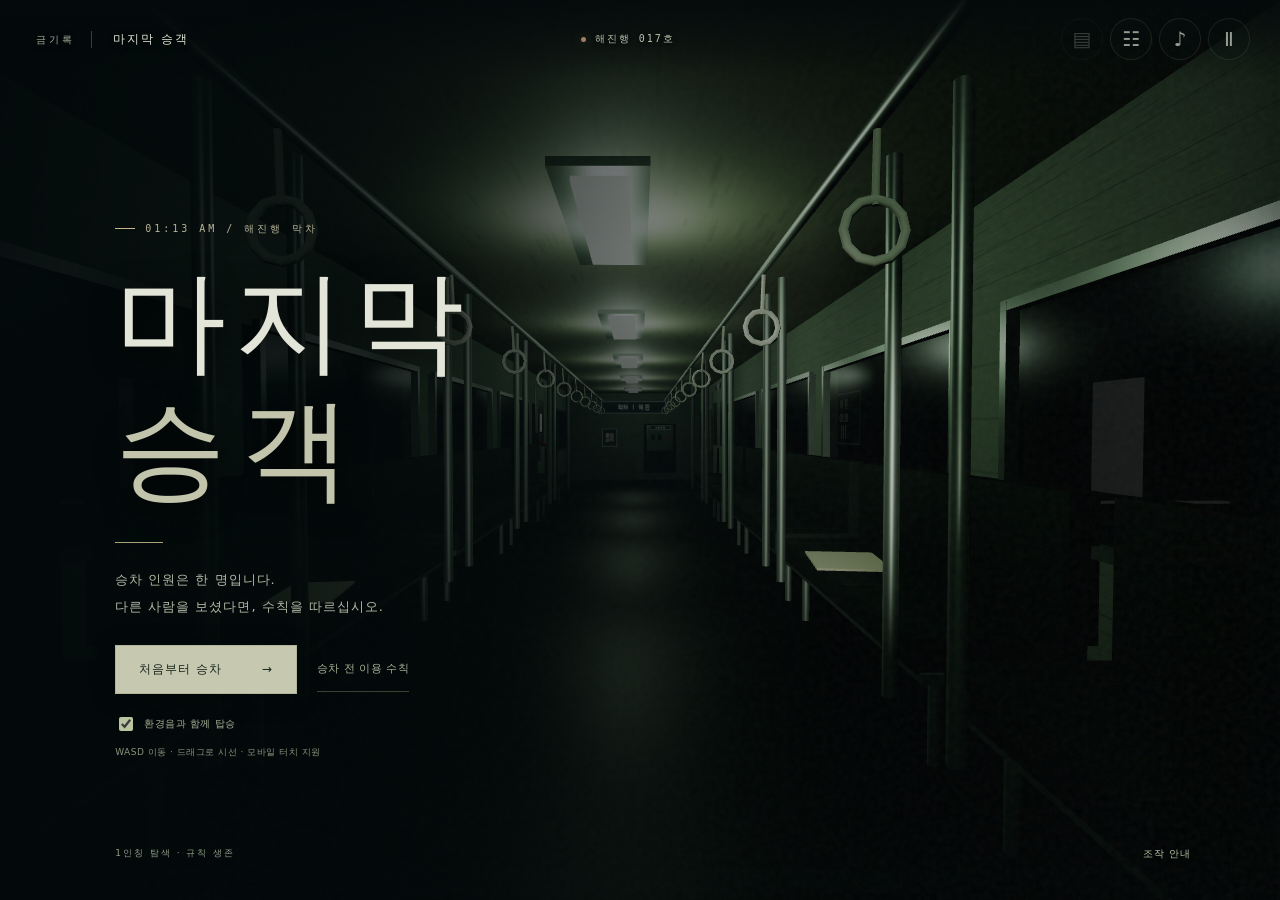
==== commit d2e7db08: "Keep checkbox label touch targets fully tappable" ====
--- a/play.html
+++ b/play.html
@@ -178,7 +178,7 @@
  ${n!==1?Array.from({length:12},(t,e)=>`<rect x="${400+e%3*76}" y="${415+Math.floor(e/3)*29}" width="48" height="20" rx="4" fill="#7f9174"/>`).join(""):""}
  <path d="M730 268q73 15 25 48t32 41-15 37 50 35 9 67" fill="none" stroke="#0d2015" stroke-width="11"/>
  <path d="M64 437 193 422 213 551 87 564Z" fill="#a6a48a"/>${ee(142,479,"104",29,"#394c39")}
- ${n===2?'<g class="voice-wave"><ellipse cx="500" cy="254" rx="220" ry="28" fill="none" stroke="#a0b59b" stroke-width="3"/></g>':""}`}function ah(n){return n===1?`<rect width="1000" height="650" fill="#293b35"/><rect x="250" y="55" width="400" height="445" rx="100" fill="#071a15" stroke="#8b9475" stroke-width="12"/><path d="M300 82 620 460M280 200 490 495" stroke="#9ab5a0" opacity=".1" stroke-width="25"/><g class="mirror-person">${en(451,282,1.15)}<path class="mirror-hand" d="M480 363q69-20 38-123l-23-55-15 8 9 65-12 50" fill="#070c0c"/></g><path d="M185 527H720l-90 123H273Z" fill="#a2b0a0"/><ellipse cx="455" cy="558" rx="134" ry="40" fill="#3d5c51"/><path d="M790 332v-53h77" stroke="#a2aa8e" stroke-width="8"/><path d="M745 354h160v219H745Z" fill="#b6b99d" data-object="towel"/>`:`<rect width="1000" height="650" fill="#332a20"/><path d="M90 0h820v650H90Z" fill="#4a4030"/>${Array.from({length:12},(t,e)=>`<path d="M${100+e*70} 0V650" stroke="#867958" opacity=".13" stroke-width="3"/>`).join("")}<rect x="281" y="36" width="438" height="614" fill="#0d100a" stroke="#8d8162" stroke-width="14"/><g class="${n===0?"door-knock":""}"><rect x="294" y="49" width="412" height="601" fill="url(#cinema-wood)"/><rect x="424" y="112" width="152" height="70" rx="4" fill="#938357"/>${ee(500,158,"307",38,"#201e14")}<circle cx="500" cy="250" r="11" fill="#11150d" stroke="#8c805c" stroke-width="5"/><path d="M645 365v75m-30-49h41" stroke="#ab9b6d" stroke-width="9"/></g><path d="M294 647H705" stroke="#d0c28b" stroke-width="9"/><g class="door-shadow"><path d="M420 636q90-39 180 0v14H420Z" fill="#000"/></g><rect x="788" y="106" width="88" height="140" fill="#a39868" opacity=".22"/><rect x="810" y="134" width="44" height="65" fill="#d8c88d" opacity=".66"/>${n===0?`<g class="knock-count">${[0,1,2].map(t=>`<circle class="bell-beat beat-${t}" cx="${474+t*26}" cy="298" r="5" fill="#ceb988"/>`).join("")}</g>`:""}`}function Ro(n,t){return`<svg class="live-art" viewBox="0 0 1000 650" preserveAspectRatio="none" xmlns="http://www.w3.org/2000/svg" aria-hidden="true"><defs><linearGradient id="cinema-steel"><stop stop-color="#4d6858"/><stop offset=".48" stop-color="#354b3d"/><stop offset=".52" stop-color="#4c6250"/><stop offset="1" stop-color="#233b2d"/></linearGradient><linearGradient id="cinema-wood"><stop stop-color="#534833"/><stop offset=".65" stop-color="#372f20"/><stop offset="1" stop-color="#27281c"/></linearGradient><linearGradient id="cinema-beam" x2="0" y2="1"><stop stop-color="#d2d9b4"/><stop offset="1" stop-color="#a6c4a0" stop-opacity="0"/></linearGradient><radialGradient id="cinema-vignette"><stop offset=".25" stop-color="#000" stop-opacity="0"/><stop offset="1" stop-color="#000" stop-opacity=".74"/></radialGradient><pattern id="cinema-scan" width="5" height="5" patternUnits="userSpaceOnUse"><path d="M0 4H5" stroke="#040e08" opacity=".2"/></pattern></defs>${{train:Kc,elevator:jc,store:Qc,corridor:th,classroom:eh,ward:nh,cctv:ih,laundry:sh,phone:rh,hotel:ah}[n](t)}<rect width="1000" height="650" fill="url(#cinema-vignette)" pointer-events="none"/></svg>`}function Co(n,t,{getSession:e,saveSession:i,onSound:s,isSoundOn:r,nextId:o}){let a=new AbortController,l=a.signal,c=matchMedia("(prefers-reduced-motion: reduce)"),h,d=!1,p=!1,m=!1,x=!1,y=new AbortController,f=[],u=null,w={last:null,elapsed:0},b=null,A=-1,E=U=>n.querySelector(U),T=(U,F,H)=>U?.addEventListener(F,H,{signal:y.signal}),R=()=>p||m||document.hidden,Z=(U,F,H="")=>`<button type="button" aria-label="${U}" ${H}>${F}</button>`,M=U=>Or[t.id][e()?.step||0].spots?.find(F=>F.id===U)?.label||U;function v(U=!1){y.abort(),y=new AbortController;let F=e();F?.status==="playing"&&F.phase==="feedback"&&(F=zi(F),i(F)),x=!1,f=[],u=null,b=null,A=-1,w={last:null,elapsed:0};let H=F?.step||0,st=t.rounds[H],O=Or[t.id][H],G=!F,at=F&&F.status!=="playing";n.innerHTML=`<section class="cinema scene-${t.scene} ${G?"is-intro":""} ${at?`is-ending ending-${F.status}`:""}" aria-label="${t.title}" data-step="${H}">
+ ${n===2?'<g class="voice-wave"><ellipse cx="500" cy="254" rx="220" ry="28" fill="none" stroke="#a0b59b" stroke-width="3"/></g>':""}`}function ah(n){return n===1?`<rect width="1000" height="650" fill="#293b35"/><rect x="250" y="55" width="400" height="445" rx="100" fill="#071a15" stroke="#8b9475" stroke-width="12"/><path d="M300 82 620 460M280 200 490 495" stroke="#9ab5a0" opacity=".1" stroke-width="25"/><g class="mirror-person">${en(451,282,1.15)}<path class="mirror-hand" d="M480 363q69-20 38-123l-23-55-15 8 9 65-12 50" fill="#070c0c"/></g><path d="M185 527H720l-90 123H273Z" fill="#a2b0a0"/><ellipse cx="455" cy="558" rx="134" ry="40" fill="#3d5c51"/><path d="M790 332v-53h77" stroke="#a2aa8e" stroke-width="8"/><path d="M745 354h160v219H745Z" fill="#b6b99d" data-object="towel"/>`:`<rect width="1000" height="650" fill="#332a20"/><path d="M90 0h820v650H90Z" fill="#4a4030"/>${Array.from({length:12},(t,e)=>`<path d="M${100+e*70} 0V650" stroke="#867958" opacity=".13" stroke-width="3"/>`).join("")}<rect x="281" y="36" width="438" height="614" fill="#0d100a" stroke="#8d8162" stroke-width="14"/><g class="${n===0?"door-knock":""}"><rect x="294" y="49" width="412" height="601" fill="url(#cinema-wood)"/><rect x="424" y="112" width="152" height="70" rx="4" fill="#938357"/>${ee(500,158,"307",38,"#201e14")}<circle cx="500" cy="250" r="11" fill="#11150d" stroke="#8c805c" stroke-width="5"/><path d="M645 365v75m-30-49h41" stroke="#ab9b6d" stroke-width="9"/></g><path d="M294 647H705" stroke="#d0c28b" stroke-width="9"/><g class="door-shadow"><path d="M420 636q90-39 180 0v14H420Z" fill="#000"/></g><rect x="788" y="106" width="88" height="140" fill="#a39868" opacity=".22"/><rect x="810" y="134" width="44" height="65" fill="#d8c88d" opacity=".66"/>${n===0?`<g class="knock-count">${[0,1,2].map(t=>`<circle class="bell-beat beat-${t}" cx="${474+t*26}" cy="298" r="5" fill="#ceb988"/>`).join("")}</g>`:""}`}function Ro(n,t){return`<svg class="live-art" viewBox="0 0 1000 650" preserveAspectRatio="none" xmlns="http://www.w3.org/2000/svg" aria-hidden="true"><defs><linearGradient id="cinema-steel"><stop stop-color="#4d6858"/><stop offset=".48" stop-color="#354b3d"/><stop offset=".52" stop-color="#4c6250"/><stop offset="1" stop-color="#233b2d"/></linearGradient><linearGradient id="cinema-wood"><stop stop-color="#534833"/><stop offset=".65" stop-color="#372f20"/><stop offset="1" stop-color="#27281c"/></linearGradient><linearGradient id="cinema-beam" x2="0" y2="1"><stop stop-color="#d2d9b4"/><stop offset="1" stop-color="#a6c4a0" stop-opacity="0"/></linearGradient><radialGradient id="cinema-vignette"><stop offset=".25" stop-color="#000" stop-opacity="0"/><stop offset="1" stop-color="#000" stop-opacity=".74"/></radialGradient><pattern id="cinema-scan" width="5" height="5" patternUnits="userSpaceOnUse"><path d="M0 4H5" stroke="#040e08" opacity=".2"/></pattern></defs>${{train:Kc,elevator:jc,store:Qc,corridor:th,classroom:eh,ward:nh,cctv:ih,laundry:sh,phone:rh,hotel:ah}[n](t)}<rect width="1000" height="650" fill="url(#cinema-vignette)" pointer-events="none"/></svg>`}function Co(n,t,{getSession:e,saveSession:i,onSound:s,isSoundOn:r,nextId:o}){let a=new AbortController,l=a.signal,c=matchMedia("(prefers-reduced-motion: reduce)"),h,d=!1,p=!1,m=!1,x=!1,y=new AbortController,f=[],u=null,w={last:null,elapsed:0},b=null,R=-1,T=U=>n.querySelector(U),E=(U,F,H)=>U?.addEventListener(F,H,{signal:y.signal}),A=()=>p||m||document.hidden,Z=(U,F,H="")=>`<button type="button" aria-label="${U}" ${H}>${F}</button>`,M=U=>Or[t.id][e()?.step||0].spots?.find(F=>F.id===U)?.label||U;function v(U=!1){y.abort(),y=new AbortController;let F=e();F?.status==="playing"&&F.phase==="feedback"&&(F=zi(F),i(F)),x=!1,f=[],u=null,b=null,R=-1,w={last:null,elapsed:0};let H=F?.step||0,st=t.rounds[H],O=Or[t.id][H],G=!F,at=F&&F.status!=="playing";n.innerHTML=`<section class="cinema scene-${t.scene} ${G?"is-intro":""} ${at?`is-ending ending-${F.status}`:""}" aria-label="${t.title}" data-step="${H}">
       <header class="cinema-header"><a href="#" class="cinema-back" aria-label="\uBCF4\uAD00\uC18C\uB85C \uB3CC\uC544\uAC00\uAE30">\u2190 <span>\uBCF4\uAD00\uC18C</span></a><div class="cinema-title"><small>FILE ${t.number}</small><h1>${t.title}</h1></div><div class="cinema-tools">${Z("\uC18C\uB9AC \uCF1C\uAE30","\u266A",'id="cinema-sound" aria-pressed="false"')}${Z("\uADDC\uCE59 \uC218\uCCA9","\u2637",'id="cinema-notes"')}${Z("\uC77C\uC2DC\uC815\uC9C0","\u2161",'id="cinema-pause"')}</div></header>
       <div class="scene-viewport"><div class="scene-space"><div class="cinema-world">${Ro(t.scene,H)}</div><div class="scene-shade"></div><div class="scene-grain"></div><div class="scene-controls">${!G&&!at?z(st,O):""}</div><div class="effect-curtain"></div><div class="effect-lids"></div><div class="effect-fade"></div><div class="scene-crosshair" aria-hidden="true">+</div>
       ${G?`<div class="cinema-intro"><span class="intro-number">${t.number}</span><p>${t.location}</p><h2>${t.title}</h2><div class="intro-line"></div><button class="enter-scene" id="cinema-enter" type="button">\uB4E4\uC5B4\uAC00\uAE30 <span>\u2192</span></button><small>\uC7A5\uBA74 \uC18D \uC0AC\uBB3C\uC744 \uB20C\uB7EC \uD589\uB3D9\uD558\uC138\uC694.</small></div>`:""}
@@ -187,13 +187,13 @@
       <footer class="cinema-footer"><div class="chapter-dots" role="progressbar" aria-label="\uC7A5\uBA74 \uC9C4\uD589" aria-valuenow="${at?100:Math.round(H/t.rounds.length*100)}" aria-valuemin="0" aria-valuemax="100">${t.rounds.map((ut,gt)=>`<i class="${gt<=H?"reached":""}"></i>`).join("")}</div><p id="scene-cue" aria-live="polite">${G?"\uADDC\uCE59\uC740 \uC218\uCCA9\uC5D0 \uB0A8\uACA8 \uB450\uC5C8\uC2B5\uB2C8\uB2E4.":at?"\uAE30\uB85D\uC774 \uC800\uC7A5\uB418\uC5C8\uC2B5\uB2C8\uB2E4.":O.cue}</p><span class="scene-counter">${String(H+1).padStart(2,"0")} / ${String(t.rounds.length).padStart(2,"0")}</span></footer>
       <div class="pause-screen" hidden><p>\uC228\uC744 \uACE0\uB974\uC138\uC694.</p>${Z("\uACC4\uC18D \uD50C\uB808\uC774","\uACC4\uC18D\uD558\uAE30",'id="cinema-resume"')}${Z("\uCC98\uC74C\uBD80\uD130 \uB2E4\uC2DC \uC2DC\uC791","\uCC98\uC74C\uBD80\uD130",'id="cinema-restart"')}</div>
       <dialog class="scene-notebook" aria-labelledby="notebook-title"><div class="notebook-head"><span>\uC811\uD78C \uBA54\uBAA8</span>${Z("\uC218\uCCA9 \uB2EB\uAE30","\xD7",'id="notebook-close"')}</div><h2 id="notebook-title">\uB3CC\uC544\uC624\uB294 \uBC29\uBC95</h2><ol>${t.rules.map(ut=>`<li>${ut}</li>`).join("")}</ol><details><summary>\uC7A5\uBA74 \uC124\uBA85</summary><p>${st.text}</p>${(st.objects||[]).map(ut=>`<p><strong>${ut.label}</strong> \xB7 ${ut.detail}</p>`).join("")}</details></dialog>
-    </section>`,q(),j(),T(E("#cinema-enter"),"click",()=>{i(Hi(t.id)),Mn("door"),v(!0)}),T(E("#cinema-replay"),"click",()=>{i(Hi(t.id)),v(!0)}),T(E("#cinema-pause"),"click",()=>{p=!p,j(),p&&E("#cinema-resume").focus()}),T(E("#cinema-resume"),"click",()=>{p=!1,j(),E("#cinema-pause").focus()}),T(E("#cinema-restart"),"click",()=>{p=!1,i(Hi(t.id)),v(!0)}),T(E("#cinema-notes"),"click",D),T(E("#failure-note"),"click",D),T(E("#notebook-close"),"click",()=>E(".scene-notebook").close()),T(E(".scene-notebook"),"close",()=>{m=!1,j()}),T(E("#cinema-sound"),"click",async()=>{let ut=E("#cinema-sound");ut.disabled=!0,await s(),d||(q(),ut.disabled=!1)}),!G&&!at&&K(st,O),U&&E(".scene-controls button, .enter-scene, #cinema-replay")?.focus({preventScroll:!0})}function z(U,F){return U.type==="code"?`<form class="scene-keypad" id="scene-code-form"><span class="device-label">${F.clue}</span><input id="scene-code" type="text" inputmode="numeric" autocomplete="off" maxlength="${U.answer.length}" aria-label="\uC138 \uC790\uB9AC \uC554\uD638" placeholder="\u2014 \u2014 \u2014"><div class="keypad-grid">${["1","2","3","4","5","6","7","8","9","back","0","enter"].map(H=>Z(H==="back"?"\uD55C \uC790\uB9AC \uC9C0\uC6B0\uAE30":H==="enter"?"\uC554\uD638 \uD655\uC778":H,H==="back"?"\u232B":H==="enter"?"\u21B5":H,`data-digit="${H}" ${H==="enter"?"disabled":""}`)).join("")}</div></form>`:`${F.clue?`<div class="scene-clue">${F.clue}</div>`:""}${F.spots.map((H,st)=>`<button type="button" class="scene-hotspot ${F.panel?"physical-button":""}" data-action="${H.id}" style="--x:${H.x}%;--y:${H.y}%" aria-label="${H.label}"><span class="hotspot-ring" aria-hidden="true">${F.panel?H.label:"+"}</span><span class="hotspot-label">${F.panel?"":H.label}</span></button>`).join("")}
+    </section>`,q(),j(),E(T("#cinema-enter"),"click",()=>{i(Hi(t.id)),Mn("door"),v(!0)}),E(T("#cinema-replay"),"click",()=>{i(Hi(t.id)),v(!0)}),E(T("#cinema-pause"),"click",()=>{p=!p,j(),p&&T("#cinema-resume").focus()}),E(T("#cinema-resume"),"click",()=>{p=!1,j(),T("#cinema-pause").focus()}),E(T("#cinema-restart"),"click",()=>{p=!1,i(Hi(t.id)),v(!0)}),E(T("#cinema-notes"),"click",D),E(T("#failure-note"),"click",D),E(T("#notebook-close"),"click",()=>T(".scene-notebook").close()),E(T(".scene-notebook"),"close",()=>{m=!1,j()}),E(T("#cinema-sound"),"click",async()=>{let ut=T("#cinema-sound");ut.disabled=!0,await s(),d||(q(),ut.disabled=!1)}),!G&&!at&&K(st,O),U&&T(".scene-controls button, .enter-scene, #cinema-replay")?.focus({preventScroll:!0})}function z(U,F){return U.type==="code"?`<form class="scene-keypad" id="scene-code-form"><span class="device-label">${F.clue}</span><input id="scene-code" type="text" inputmode="numeric" autocomplete="off" maxlength="${U.answer.length}" aria-label="\uC138 \uC790\uB9AC \uC554\uD638" placeholder="\u2014 \u2014 \u2014"><div class="keypad-grid">${["1","2","3","4","5","6","7","8","9","back","0","enter"].map(H=>Z(H==="back"?"\uD55C \uC790\uB9AC \uC9C0\uC6B0\uAE30":H==="enter"?"\uC554\uD638 \uD655\uC778":H,H==="back"?"\u232B":H==="enter"?"\u21B5":H,`data-digit="${H}" ${H==="enter"?"disabled":""}`)).join("")}</div></form>`:`${F.clue?`<div class="scene-clue">${F.clue}</div>`:""}${F.spots.map((H,st)=>`<button type="button" class="scene-hotspot ${F.panel?"physical-button":""}" data-action="${H.id}" style="--x:${H.x}%;--y:${H.y}%" aria-label="${H.label}"><span class="hotspot-ring" aria-hidden="true">${F.panel?H.label:"+"}</span><span class="hotspot-label">${F.panel?"":H.label}</span></button>`).join("")}
     ${U.type==="inspect"?`<div class="inspect-commit" hidden><span id="inspected-name"></span>${Z(F.commit,`${F.commit} \u2192`,'id="scene-inspect-submit"')}</div>`:""}
-    ${U.type==="sequence"?`<div class="scene-sequence"><output aria-label="\uC785\uB825 \uC21C\uC11C" id="scene-sequence-value">${"\u25CB ".repeat(U.answer.length)}</output>${Z("\uB9C8\uC9C0\uB9C9 \uC785\uB825 \uCDE8\uC18C","\u21B6",'id="scene-undo" disabled')}${Z("\uC21C\uC11C \uC2E4\uD589","\u2192",'id="scene-sequence-submit" disabled')}</div>`:""}`}function K(U,F){if(E(".scene-controls").querySelectorAll("[data-action]").forEach(H=>T(H,"click",()=>{if(x||R())return;let st=H.dataset.action;if(U.type==="choice"){C(st,F.spots.find(O=>O.id===st).effect);return}Mn("tap"),U.type==="inspect"?(u=st,E(".scene-controls").querySelectorAll("[data-action]").forEach(O=>O.setAttribute("aria-pressed",String(O===H))),E(".cinema-world").querySelectorAll("[data-object]").forEach(O=>O.classList.toggle("object-selected",O.dataset.object===st)),E(".inspect-commit").hidden=!1,E("#inspected-name").textContent=M(st)):f.length<U.answer.length&&(f.push(st),Q(U))})),T(E("#scene-inspect-submit"),"click",()=>{u&&C(u,F.effect)}),T(E("#scene-undo"),"click",()=>{x||R()||(f.pop(),Q(U),Mn("tap"))}),T(E("#scene-sequence-submit"),"click",()=>C([...f],F.effect)),U.type==="code"){let H=E("#scene-code"),st=()=>{H.value=H.value.replace(/\D/g,"").slice(0,U.answer.length),E('[data-digit="enter"]').disabled=H.value.length!==U.answer.length};T(H,"input",st),E(".keypad-grid").querySelectorAll("button").forEach(O=>T(O,"click",()=>{if(!(x||R())){if(O.dataset.digit==="enter"){C(H.value,F.effect);return}H.value=O.dataset.digit==="back"?H.value.slice(0,-1):(H.value+O.dataset.digit).slice(0,U.answer.length),st(),Mn("key")}})),T(E("#scene-code-form"),"submit",O=>{O.preventDefault(),H.value.length===U.answer.length&&C(H.value,F.effect)})}}function Q(U){E("#scene-sequence-value").textContent=f.map(M).join(" \xB7 ")+(f.length<U.answer.length?` ${"\u25CB ".repeat(U.answer.length-f.length)}`:""),E("#scene-undo").disabled=!f.length,E("#scene-sequence-submit").disabled=f.length!==U.answer.length,E(".scene-controls").querySelectorAll("[data-action]").forEach(F=>F.setAttribute("aria-pressed",String(f.includes(F.dataset.action)))),(t.scene==="classroom"||t.scene==="laundry"||t.scene==="store")&&E(".cinema-world").querySelectorAll("[data-object]").forEach(F=>F.classList.toggle("object-used",f.includes(F.dataset.object)))}function C(U,F="wait"){if(x||R())return;let H=e(),st=Ur(H,U);if(st===H)return;x=!0,i(st);let O=st.status==="lost";b={start:w.elapsed,duration:c.matches?600:O?2300:F==="wait"?2700:2100,after:st},E(".cinema").dataset.effect=O?"lost":F,E(".cinema").classList.add("is-acting"),E(".scene-controls").inert=!0,E("#scene-cue").textContent="",Mn(O?"lost":F)}function D(){m=!0,j(),E(".scene-notebook").showModal()}function q(){let U=E("#cinema-sound");U&&(U.textContent=r()?"\u266B":"\u266A",U.setAttribute("aria-label",r()?"\uC18C\uB9AC \uB044\uAE30":"\uC18C\uB9AC \uCF1C\uAE30"),U.setAttribute("aria-pressed",String(r())))}function j(){let U=E(".cinema");U&&(U.classList.toggle("is-paused",R()),U.classList.toggle("reduce-motion",c.matches),E(".pause-screen").hidden=!p,E("#cinema-pause").setAttribute("aria-pressed",String(p)),E(".scene-controls").inert=x||R())}function J(U){if(d)return;if(w=Eo(w,U,R()),b&&!R()){let H=Math.min(1,(w.elapsed-b.start)/b.duration);E(".cinema").style.setProperty("--action-progress",H.toFixed(3)),E(".cinema").style.setProperty("--veil",Math.sin(H*Math.PI).toFixed(3)),E(".cinema").style.setProperty("--fade",Math.max(0,(H-.65)/.35).toFixed(3)),H>=1&&(b.after.status==="playing"&&i(zi(b.after)),v(!0))}let F=e();if(!x&&!R()&&F?.status==="playing"){let H=Math.floor(w.elapsed/900);if(H!==A){A=H;let st=H%9;(t.scene==="classroom"&&F.step===1&&st<4||t.scene==="hotel"&&F.step===0&&st<3||t.scene==="laundry"&&F.step===1&&st<3)&&Mn(t.scene==="classroom"?"bell":"knock"),t.scene==="phone"&&F.step===0&&st<3&&Mn("ring")}}h=requestAnimationFrame(J)}return document.addEventListener("visibilitychange",()=>{j(),q()},{signal:l}),c.addEventListener("change",j,{signal:l}),document.addEventListener("keydown",U=>{U.key==="Escape"&&!m&&(U.preventDefault(),p=!p,j(),p&&E("#cinema-resume").focus())},{signal:l}),v(),h=requestAnimationFrame(J),()=>{d=!0,cancelAnimationFrame(h),a.abort(),y.abort(),n.replaceChildren()}}var kr="taboo-last-passenger-episode-v1",oh=["search","reflection","false-stop","inspection","power","last-stop","escape"],Po=[{title:"01 / \uC2B9\uCC28\uAD8C\uC744 \uBA3C\uC800 \uD655\uC778\uD558\uC2ED\uC2DC\uC624.",text:"\uC774 \uC5F4\uCC28\uC758 \uD0D1\uC2B9\uAC1D\uC740 \uD55C \uBA85\uC785\uB2C8\uB2E4. 17\uBC88 \uC88C\uC11D\uC758 \uC2B9\uCC28\uAD8C\uACFC \uB9DE\uC740\uD3B8 \uC548\uB0B4\uBB38\uC744 \uCC59\uAE30\uC2ED\uC2DC\uC624. \uBAA9\uC801\uC9C0\uB294 \uD574\uC9C4\uC785\uB2C8\uB2E4. \uC2B9\uCC28\uAD8C\uC758 \uC808\uCDE8\uBC88\uD638\uB294 \uC6B4\uD589\uB9C8\uB2E4 \uBC14\uB00C\uBA70, \uB0B4\uB9B4 \uB54C\uAE4C\uC9C0 \uD544\uC694\uD569\uB2C8\uB2E4. \uAC1D\uCC28\uC758 \uC55E\uC740 \uC804\uAD11\uD310\uC774 \uC788\uB294 \uCABD\uC785\uB2C8\uB2E4."},{title:"02 / \uC720\uB9AC\uAC00 \uBA3C\uC800 \uC6C0\uC9C1\uC774\uBA74.",text:"\uBE48 \uC88C\uC11D \uC55E \uC720\uB9AC\uC5D0 \uC0AC\uB78C\uC774 \uBE44\uCCD0\uB3C4 \uADF8\uCABD\uC73C\uB85C \uB2E4\uAC00\uAC00\uC9C0 \uB9C8\uC2ED\uC2DC\uC624. \uC190\uC804\uB4F1\uC744 \uB044\uACE0 \uB208\uC744 \uAC10\uC73C\uC2ED\uC2DC\uC624. \uCC28\uB95C\uC774 \uB808\uC77C\uC758 \uC774\uC74C\uB9E4\uB97C \uC138 \uBC88 \uB118\uB294 \uB3D9\uC548 \uC720\uC9C0\uD574\uC57C \uD569\uB2C8\uB2E4. \uC138 \uBC88\uC9F8 \uCDA9\uACA9 \uB4A4 \uB0AE\uC740 \uD655\uC778\uC74C\uC774 \uB098\uBA74 \uB208\uC744 \uB5A0\uB3C4 \uB429\uB2C8\uB2E4. \uBD88\uC744 \uCF20 \uCC44 \uAC10\uAC70\uB098, \uC911\uAC04\uC5D0 \uB728\uBA74 \uCC98\uC74C\uBD80\uD130 \uB2E4\uC2DC \uD574\uC57C \uD569\uB2C8\uB2E4."},{title:"03 / \uCCAB \uC815\uCC28\uC5D0\uC11C\uB294 \uB0B4\uB9AC\uC9C0 \uB9C8\uC2ED\uC2DC\uC624.",text:"03:33\uC5D0 \uB3C4\uCC29\uD558\uB294 \uC5ED\uC740 \uBAA9\uC801\uC9C0\uC758 \uC774\uB984\uC744 \uD749\uB0B4 \uB0C5\uB2C8\uB2E4. \uCD08\uB85D \uCD9C\uAD6C\uB4F1\uB9CC\uC73C\uB85C \uD310\uB2E8\uD558\uC9C0 \uB9C8\uC2ED\uC2DC\uC624. \uC55E\uCABD \uC67C\uD3B8 \uCD9C\uC785\uBB38\uC758 \uBD89\uC740 \uC218\uB3D9 \uC7A0\uAE08 \uB808\uBC84\uB97C \uB0B4\uB824 \uBB38\uC744 \uACE0\uC815\uD558\uC2ED\uC2DC\uC624. \uBB38\uC774 \uC5F4\uB9AC\uACE0 \uC57D 30\uCD08 \uB4A4 \uBC14\uAE65\uC758 \uC190\uC774 \uC548\uC73C\uB85C \uB4E4\uC5B4\uC635\uB2C8\uB2E4. \uB2EB\uD788\uAE30 \uC804 \uD558\uCC28\uD558\uBA74 \uB3CC\uC544\uC62C \uC218 \uC5C6\uC2B5\uB2C8\uB2E4."},{title:"04 / \uC774 \uC5F4\uCC28\uC5D0\uB294 \uAC80\uD45C\uC6D0\uC774 \uC5C6\uC2B5\uB2C8\uB2E4.",text:"\uBC1C\uC18C\uB9AC\uAC00 \uC2DC\uC791\uB418\uBA74 \uBD88\uC744 \uB044\uACE0 \uC88C\uC11D \uC606\uC73C\uB85C \uBD99\uC5B4 \uBAB8\uC744 \uB0AE\uCD94\uC2ED\uC2DC\uC624. \uBE48 \uAC1D\uCC28 \uC911\uC559\uC5D0\uC11C\uB294 \uC6C5\uD06C\uB824\uB3C4 \uBCF4\uC785\uB2C8\uB2E4. \uCD9C\uC785\uBB38 \uC55E\uC5D0\uB294 \uC228\uC744 \uACF3\uC774 \uC5C6\uC2B5\uB2C8\uB2E4. \uD654\uBA74\uC5D0 \u300C\uC88C\uC11D \uC544\uB798\u300D\uAC00 \uD45C\uC2DC\uB418\uB294\uC9C0 \uD655\uC778\uD558\uC2ED\uC2DC\uC624. \uBC1C\uC18C\uB9AC\uAC00 \uBA48\uCD9C \uB54C\uBD80\uD130 \uB2E4\uC2DC \uBA40\uC5B4\uC9C8 \uB54C\uAE4C\uC9C0 \uC228\uC744 \uCC38\uC73C\uC2ED\uC2DC\uC624. \uCC98\uC74C\uBD80\uD130 \uCC38\uC73C\uBA74 \uBC84\uD2F0\uC9C0 \uBABB\uD569\uB2C8\uB2E4. \uC228\uC744 \uCC38\uC744 \uC218 \uC788\uB294 \uC2DC\uAC04\uC740 \uC57D 8\uCD08\uC774\uBA70, \uC190\uBAA9\uC5D0 \uD754\uC801\uC774 \uC0DD\uAE38\uC218\uB85D \uC9E7\uC544\uC9D1\uB2C8\uB2E4. \uB208\uC744 \uAC10\uB294 \uAC83\uB9CC\uC73C\uB85C\uB294 \uC228\uC744 \uC218 \uC5C6\uC2B5\uB2C8\uB2E4."},{title:"05 / \uBC29\uC1A1\uC744 \uB04A\uC5B4\uC57C \uC885\uCC29\uC5ED\uC5D0 \uAC11\uB2C8\uB2E4.",text:"\uAC80\uD45C\uC6D0\uC774 \uC0AC\uB77C\uC9C4 \uB4A4 \uAC1D\uCC28 \uB9E8 \uC55E \uC804\uC6D0\uD568\uC744 \uC5EC\uC2ED\uC2DC\uC624. \uC7A0\uAE08\uBC88\uD638\uB294 \uC2B9\uCC28\uAD8C \uC808\uCDE8\uBC88\uD638\uC758 \uC5ED\uC21C\uC785\uB2C8\uB2E4. \uBD09\uC778\uC744 \uC5F0 \uB4A4 \u2460 \uCC28\uB0B4\uB4F1 \uB0B4\uB9BC \u2461 \uBC29\uC1A1 \uB0B4\uB9BC \u2462 \uCD9C\uC785\uBB38 \uC804\uC6D0 \uC62C\uB9BC \uC21C\uC11C\uB85C \uC870\uC791\uD558\uC2ED\uC2DC\uC624. \uC798\uBABB\uB41C \uBC88\uD638\uB098 \uC21C\uC11C\uB294 \uAC1D\uCC28\uC5D0 \uB2F9\uC2E0\uC774 \uB0A8\uC544 \uC788\uC74C\uC744 \uC54C\uB9BD\uB2C8\uB2E4. \uC190\uC804\uB4F1\uC740 \uCC28\uB0B4\uB4F1\uACFC \uBCC4\uAC1C\uC758 \uC804\uC6D0\uC785\uB2C8\uB2E4."},{title:"06 / \uC774\uB984, \uC2DC\uAC04, \uD45C\uC2DD\uC744 \uBAA8\uB450 \uB9DE\uCD94\uC2ED\uC2DC\uC624.",text:"\uB9C8\uC9C0\uB9C9 \uC815\uCC28\uC5D0\uC11C \uC591\uCABD \uBB38\uC774 \uC5F4\uB9BD\uB2C8\uB2E4. \uC2B9\uCC28\uAD8C\uC758 \uBAA9\uC801\uC9C0 \u300C\uD574\uC9C4\u300D, \uC2B9\uAC15\uC7A5 \uC2DC\uACC4 \u300C05:10\u300D, \uCD9C\uAD6C \uC544\uB798\uC758 \uD770 \uB9C9\uB300 \u300C\uC138 \uAC1C\u300D\uAC00 \uD568\uAED8 \uC788\uB294 \uCABD\uC73C\uB85C\uB9CC \uB0B4\uB9AC\uC2ED\uC2DC\uC624. \uD55C \uAC00\uC9C0\uB9CC \uB2E4\uB974\uB354\uB77C\uB3C4 \uAC00\uC9DC\uC785\uB2C8\uB2E4. \uC548\uC804\uD55C \uCABD\uC740 \uC6B4\uD589\uB9C8\uB2E4 \uB2EC\uB77C\uC9D1\uB2C8\uB2E4. \uC190\uC804\uB4F1\uC73C\uB85C \uC591\uCABD \uD45C\uC9C0\uB97C \uC0B4\uD3B4\uBCF4\uC2ED\uC2DC\uC624."},{title:"07 / \uB0B4\uB9B0 \uB4A4\uC5D0\uB294 \uC55E\uB9CC \uBCF4\uC2ED\uC2DC\uC624.",text:"\uD770 \uC120\uC744 \uC9C0\uB098 \uBC1D\uC740 \uCD9C\uAD6C\uAE4C\uC9C0 \uAC78\uC5B4\uAC00\uC2ED\uC2DC\uC624. \uB4A4\uC5D0\uC11C \uBD80\uB974\uB294 \uBAA9\uC18C\uB9AC\uB294 \uBC29\uAE08 \uB0B4\uB9B0 \uB2F9\uC2E0\uC758 \uAC83\uC785\uB2C8\uB2E4. \uBAA9\uC18C\uB9AC\uB97C \uD655\uC778\uD558\uB824\uACE0 \uB4A4\uB3CC\uC544\uBCF4\uAC70\uB098 \uC5F4\uCC28\uB85C \uB418\uB3CC\uC544\uAC00\uC9C0 \uB9C8\uC2ED\uC2DC\uC624. \uCD9C\uAD6C\uB97C \uD1B5\uACFC\uD558\uAE30 \uC804\uAE4C\uC9C0\uB294 \uB05D\uB098\uC9C0 \uC54A\uC558\uC2B5\uB2C8\uB2E4."},{title:"08 / \uC774\uB984\uC774 \uC138 \uBC88 \uBD88\uB9AC\uC9C0 \uC54A\uB3C4\uB85D.",text:"\uADDC\uCE59\uC744 \uC5B4\uAE38 \uB54C\uB9C8\uB2E4 \uC190\uBAA9\uC5D0 \uAC80\uC740 \uD754\uC801\uC774 \uD558\uB098 \uC0DD\uAE41\uB2C8\uB2E4. \uCCAB \uB450 \uBC88\uC5D0\uB294 \uB2E4\uC2DC \uD589\uB3D9\uD560 \uAE30\uD68C\uAC00 \uC788\uC2B5\uB2C8\uB2E4. \uC138 \uBC88\uC9F8\uC5D0\uB294 \uC2B9\uAC1D \uBA85\uBD80\uC5D0 \uB4F1\uB85D\uB429\uB2C8\uB2E4. \uAC00\uC9DC \uC5ED \uD558\uCC28\uC640 \uCD9C\uAD6C\uC5D0\uC11C \uB4A4\uB3CC\uC544\uBCF4\uAE30\uC5D0\uB294 \uB450 \uBC88\uC9F8 \uAE30\uD68C\uAC00 \uC5C6\uC2B5\uB2C8\uB2E4. \uC2E4\uD328\uD558\uBA74 \uADF8 \uAD6C\uAC04\uC758 \uC2DC\uC791\uBD80\uD130 \uB2E4\uC2DC \uC2DC\uB3C4\uD560 \uC218 \uC788\uC2B5\uB2C8\uB2E4."}],vs={search:"\uC8FC\uBA38\uB2C8\uAC00 \uBE44\uC5B4 \uC788\uB2E4. 17\uBC88 \uC88C\uC11D\uC744 \uCC3E\uC544\uBCF4\uC790.",reflection:"\uBE44\uC5B4 \uC788\uB294 \uC88C\uC11D\uC778\uB370, \uC720\uB9AC\uC5D0\uB294 \uB204\uAD70\uAC00 \uC788\uB2E4.","false-stop":"\uCCAB \uBC88\uC9F8 \uC815\uCC28. \uBC14\uAE65\uC5D0\uC11C \uBB38\uC744 \uB2F9\uAE34\uB2E4.",inspection:"\uB4A4\uC5D0\uC11C \uBC1C\uC18C\uB9AC\uAC00 \uB4E4\uB9B0\uB2E4.",power:"\uB204\uAD70\uAC00 \uACC4\uC18D \uC774\uB984\uC744 \uBC29\uC1A1\uD55C\uB2E4. \uC804\uC6D0\uD568\uC744 \uCC3E\uC544\uC57C \uD55C\uB2E4.","last-stop":"\uC591\uCABD \uBB38\uC774 \uC5F4\uB9B0\uB2E4. \uC815\uB9D0 \uAC19\uC740 \uC5ED\uC77C\uAE4C?",escape:"\uD770 \uC120\uC744 \uB530\uB77C \uCD9C\uAD6C\uAE4C\uC9C0. \uB4A4\uB3CC\uC544\uBCF4\uC9C0 \uB9C8\uC138\uC694."};function Fr(n){return n==="search"?{x:0,z:8.5,yaw:0,pitch:-.08}:n==="reflection"?{x:0,z:3.5,yaw:-.55,pitch:0}:n==="false-stop"?{x:0,z:-2,yaw:.35,pitch:0}:n==="inspection"?{x:0,z:-2.9,yaw:0,pitch:0}:{x:0,z:-8.3,yaw:0,pitch:0}}function qi(n=Date.now()){let t=Math.abs(Math.trunc(n))%2147483647||12345,e=t,i=()=>(e=Math.imul(e,1664525)+1013904223>>>0,e/4294967296),s=Array.from({length:3},()=>Math.floor(i()*9)+1).join("");return{seed:t,digits:s,safeSide:i()<.5?"left":"right",stage:"search",status:"playing",time:0,totalTime:0,strikes:0,checkpointStrikes:0,ticket:!1,rules:!1,latch:!1,panelUnlocked:!1,switches:[],flash:!0,crouch:!1,eyes:!1,holdingBreath:!1,air:100,eyeTime:0,previousEyes:!1,detected:0,stun:0,failure:null,escapeDistance:0,turnTime:0,position:Fr("search"),events:[],beats:0}}function Xi(n){return n.crouch&&Math.abs(n.position.x)>1.12&&n.position.z>-4.45&&n.position.z<10.45}function zn(n){return 100-n.strikes*10}function Br(n){return n.stage==="false-stop"&&!n.latch||n.stage==="last-stop"&&n.time>=9||n.stage==="escape"}function si(n){return n.stage==="inspection"?n.time<12?"approach":n.time<17?"listening":"leaving":null}function Le(n,t,e={}){n.events.push({type:t,...e})}function ii(n,t){n.stage=t,n.time=0,n.eyeTime=0,n.detected=0,n.beats=0,n.checkpointStrikes=n.strikes,Le(n,"phase",{stage:t})}function $e(n,t,e,i=!1){n.stun>0||n.status!=="playing"||(n.strikes=Math.min(3,n.strikes+1),n.failure={reason:t,rule:e},n.stun=3,n.eyes=!1,n.holdingBreath=!1,n.eyeTime=0,n.detected=0,n.time=0,n.beats=0,n.air=zn(n),(i||n.strikes>=3)&&(n.status="dead"),Le(n,"hit",{fatal:n.status==="dead",reason:t,rule:e}))}function Lo(n,t,e){if(n.events=[],n.status!=="playing"||n.stun>0)return n.events;if(t==="flash")n.flash=!n.flash,Le(n,"click");else if(t==="crouch")n.crouch=!n.crouch;else if(t==="eyes")!e&&n.stage==="reflection"&&n.eyeTime>.8&&n.eyeTime<4.8&&$e(n,"\uC138 \uBC88\uC9F8 \uCC28\uB95C\uC74C\uC774 \uB05D\uB098\uAE30 \uC804\uC5D0 \uB208\uC744 \uB5B4\uC2B5\uB2C8\uB2E4.",1),n.eyes=!!e;else if(t==="breath")n.holdingBreath=!!e;else if(t==="ticket"&&n.stage==="search")n.ticket=!0,Le(n,"ticket");else if(t==="rules")n.rules=!0,Le(n,"rules");else if(t==="latch"&&n.stage==="false-stop")n.latch=!0,Le(n,"latch");else if(t==="code"&&n.stage==="power"){if(!/^\d{3}$/.test(e))return n.events;e===n.digits.split("").reverse().join("")?(n.panelUnlocked=!0,Le(n,"unlocked")):$e(n,"\uC804\uC6D0\uD568\uC774 \uC798\uBABB\uB41C \uBC88\uD638\uB97C \uBC29\uC1A1\uD588\uC2B5\uB2C8\uB2E4.",4)}else t==="switch"&&n.stage==="power"&&n.panelUnlocked?e===["light","radio","door"][n.switches.length]?(n.switches.push(e),Le(n,"switch",{value:e}),n.switches.length===3&&ii(n,"last-stop")):(n.switches=[],$e(n,"\uC804\uC6D0\uD568\uC758 \uC2A4\uC704\uCE58\uB97C \uC815\uD574\uC9C4 \uC21C\uC11C\uC640 \uB2E4\uB974\uAC8C \uC870\uC791\uD588\uC2B5\uB2C8\uB2E4.",4)):t==="leave"&&(n.stage==="false-stop"?$e(n,"03:33\uC758 \uC2B9\uAC15\uC7A5\uC740 \uD574\uC9C4\uC774 \uC544\uB2C8\uC5C8\uC2B5\uB2C8\uB2E4.",2,!0):n.stage==="last-stop"&&n.time>=9&&(e!==n.safeSide?$e(n,"\uC5ED\uBA85\uB9CC \uD655\uC778\uD588\uC2B5\uB2C8\uB2E4. \uC2DC\uACC4\uC640 \uD770 \uD45C\uC2DD\uC774 \uB2EC\uB790\uC2B5\uB2C8\uB2E4.",5,!0):(ii(n,"escape"),n.position={x:e==="left"?-2.7:2.7,z:-6.5,yaw:e==="left"?Math.PI/2:-Math.PI/2,pitch:0},n.crouch=!1,n.eyes=!1,n.holdingBreath=!1)));return n.events}function Io(n,t){n.events=[];let e=Math.min(Math.max(Number.isFinite(t)?t:0,0),.1);if(n.status!=="playing"||n.stun>0)return n.stun=Math.max(0,n.stun-e),n.events;if(n.time+=e,n.totalTime+=e,n.holdingBreath?(n.air=Math.max(0,n.air-e*12),n.air===0&&(n.holdingBreath=!1,Le(n,"gasp"),n.stage==="inspection"&&si(n)==="listening"&&$e(n,"\uAC00\uAE4C\uC774\uC5D0 \uBA48\uCD98 \uAC80\uD45C\uC6D0\uC5D0\uAC8C \uC228\uC18C\uB9AC\uAC00 \uB4E4\uB838\uC2B5\uB2C8\uB2E4.",3))):n.air=Math.min(zn(n),n.air+e*21),n.stage==="search"&&n.ticket&&n.rules&&n.time>6)ii(n,"reflection");else if(n.stage==="reflection"){if(n.eyes&&!n.flash){n.eyeTime+=e;let i=Math.min(3,Math.floor(n.eyeTime/1.3));i>n.beats&&(n.beats=i,Le(n,"rail-beat",{beat:i})),n.eyeTime>=4.8&&(Le(n,"safe"),ii(n,"false-stop"))}else n.eyes&&n.flash&&n.time>7&&(n.detected+=e,n.detected>2.5&&$e(n,"\uB208\uC740 \uAC10\uC558\uC9C0\uB9CC \uC190\uC804\uB4F1\uC774 \uB2F9\uC2E0\uC758 \uC704\uCE58\uB97C \uBE44\uCD94\uACE0 \uC788\uC5C8\uC2B5\uB2C8\uB2E4.",1));n.time>42&&$e(n,"\uC720\uB9AC \uC18D\uC758 \uC2B9\uAC1D\uC774 \uAC1D\uCC28 \uC548\uC73C\uB85C \uB4E4\uC5B4\uC654\uC2B5\uB2C8\uB2E4.",1)}else if(n.stage==="false-stop")n.latch&&n.time>9?(ii(n,"inspection"),n.crouch=!1):n.time>30&&$e(n,"\uC218\uB3D9 \uC7A0\uAE08\uC744 \uB0B4\uB9AC\uAE30 \uC804\uC5D0 \uBC14\uAE65\uC758 \uC190\uC774 \uB4E4\uC5B4\uC654\uC2B5\uB2C8\uB2E4.",2);else if(n.stage==="inspection"){let i=si(n),s=n.time>8&&(!Xi(n)||n.flash),r=i==="listening"&&!n.holdingBreath;n.detected=Math.max(0,n.detected+(s||r?e:-e*3)),n.detected>1.4?$e(n,n.flash?"\uBD88\uBE5B\uC774 \uC88C\uC11D \uC544\uB798\uC5D0\uC11C \uC0C8\uC5B4 \uB098\uC654\uC2B5\uB2C8\uB2E4.":Xi(n)?"\uAC80\uD45C\uC6D0\uC774 \uBA48\uCDC4\uC744 \uB54C \uC228\uC18C\uB9AC\uB97C \uB4E4\uC5C8\uC2B5\uB2C8\uB2E4.":"\uAC1D\uCC28 \uC911\uC559\uC5D0\uC11C\uB294 \uBAB8\uC744 \uB0AE\uCDB0\uB3C4 \uBCF4\uC785\uB2C8\uB2E4.",3):n.time>=22&&(n.holdingBreath=!1,Le(n,"safe"),ii(n,"power"))}else if(n.stage==="escape"){let i=n.safeSide==="left"?Math.PI/2:-Math.PI/2,s=Math.cos(n.position.yaw-i)<-.05;n.turnTime=Math.max(0,n.turnTime+(s?e:-e*2)),n.turnTime>.7||Math.abs(n.position.x)<2.2?$e(n,"\uCD9C\uAD6C\uB97C \uD1B5\uACFC\uD558\uAE30 \uC804\uC5D0 \uC5F4\uCC28 \uCABD\uC744 \uB3CC\uC544\uBCF4\uC558\uC2B5\uB2C8\uB2E4.",6,!0):Math.abs(n.position.x)>10&&(n.status="escaped",Le(n,"ending",{ending:n.strikes===0?"alone":"followed"}))}return n.events}function Uo(n){let t=qi(n.seed);return Object.assign(t,{stage:n.stage==="escape"?"last-stop":n.stage,strikes:n.checkpointStrikes,checkpointStrikes:n.checkpointStrikes,ticket:n.ticket,rules:n.rules,latch:n.stage==="false-stop"?!1:n.latch,panelUnlocked:n.panelUnlocked,switches:n.stage==="power"?[]:[...n.switches],totalTime:n.totalTime}),t.position=Fr(t.stage),t.air=zn(t),t}function zr(n){return{seed:n.seed,stage:n.stage,status:n.status,strikes:n.strikes,checkpointStrikes:n.checkpointStrikes,ticket:n.ticket,rules:n.rules,latch:n.latch,panelUnlocked:n.panelUnlocked,switches:n.switches,totalTime:n.totalTime,failure:n.failure}}function Do(n){if(!n)return{run:null,endings:[],writable:!0};try{let t=JSON.parse(n),e=t?.run;if(t?.version!==1||!Array.isArray(t.endings)||t.endings.some(s=>!["alone","followed"].includes(s)))throw Error();if(!e)return{run:null,endings:[...new Set(t.endings)],writable:!0};if(!Number.isSafeInteger(e.seed)||e.seed<=0||e.seed>=2147483647||!oh.includes(e.stage)||!["playing","dead","escaped"].includes(e.status)||!Number.isInteger(e.strikes)||e.strikes<0||e.strikes>3||!Number.isInteger(e.checkpointStrikes)||e.checkpointStrikes<0||e.checkpointStrikes>e.strikes||!["ticket","rules","latch","panelUnlocked"].every(s=>typeof e[s]=="boolean")||!Array.isArray(e.switches)||e.switches.length>3||e.switches.some((s,r)=>s!==["light","radio","door"][r])||!Number.isFinite(e.totalTime)||e.totalTime<0||e.stage!=="search"&&(!e.ticket||!e.rules)||["last-stop","escape"].includes(e.stage)&&(!e.panelUnlocked||e.switches.length!==3)||e.status==="escaped"&&e.stage!=="escape"||e.status==="playing"&&e.strikes>=3)throw Error();let i=qi(e.seed);return Object.assign(i,zr(e),{failure:e.failure&&typeof e.failure.reason=="string"&&Number.isInteger(e.failure.rule)&&e.failure.rule>=0&&e.failure.rule<8?{reason:e.failure.reason.slice(0,200),rule:e.failure.rule}:null}),i.stage==="escape"&&i.status==="playing"&&(i.stage="last-stop"),i.position=Fr(i.stage),i.flash=i.stage!=="inspection",i.air=zn(i),{run:i,endings:[...new Set(t.endings)],writable:!0}}catch{return{run:null,endings:[],writable:!1}}}/**
+    ${U.type==="sequence"?`<div class="scene-sequence"><output aria-label="\uC785\uB825 \uC21C\uC11C" id="scene-sequence-value">${"\u25CB ".repeat(U.answer.length)}</output>${Z("\uB9C8\uC9C0\uB9C9 \uC785\uB825 \uCDE8\uC18C","\u21B6",'id="scene-undo" disabled')}${Z("\uC21C\uC11C \uC2E4\uD589","\u2192",'id="scene-sequence-submit" disabled')}</div>`:""}`}function K(U,F){if(T(".scene-controls").querySelectorAll("[data-action]").forEach(H=>E(H,"click",()=>{if(x||A())return;let st=H.dataset.action;if(U.type==="choice"){C(st,F.spots.find(O=>O.id===st).effect);return}Mn("tap"),U.type==="inspect"?(u=st,T(".scene-controls").querySelectorAll("[data-action]").forEach(O=>O.setAttribute("aria-pressed",String(O===H))),T(".cinema-world").querySelectorAll("[data-object]").forEach(O=>O.classList.toggle("object-selected",O.dataset.object===st)),T(".inspect-commit").hidden=!1,T("#inspected-name").textContent=M(st)):f.length<U.answer.length&&(f.push(st),Q(U))})),E(T("#scene-inspect-submit"),"click",()=>{u&&C(u,F.effect)}),E(T("#scene-undo"),"click",()=>{x||A()||(f.pop(),Q(U),Mn("tap"))}),E(T("#scene-sequence-submit"),"click",()=>C([...f],F.effect)),U.type==="code"){let H=T("#scene-code"),st=()=>{H.value=H.value.replace(/\D/g,"").slice(0,U.answer.length),T('[data-digit="enter"]').disabled=H.value.length!==U.answer.length};E(H,"input",st),T(".keypad-grid").querySelectorAll("button").forEach(O=>E(O,"click",()=>{if(!(x||A())){if(O.dataset.digit==="enter"){C(H.value,F.effect);return}H.value=O.dataset.digit==="back"?H.value.slice(0,-1):(H.value+O.dataset.digit).slice(0,U.answer.length),st(),Mn("key")}})),E(T("#scene-code-form"),"submit",O=>{O.preventDefault(),H.value.length===U.answer.length&&C(H.value,F.effect)})}}function Q(U){T("#scene-sequence-value").textContent=f.map(M).join(" \xB7 ")+(f.length<U.answer.length?` ${"\u25CB ".repeat(U.answer.length-f.length)}`:""),T("#scene-undo").disabled=!f.length,T("#scene-sequence-submit").disabled=f.length!==U.answer.length,T(".scene-controls").querySelectorAll("[data-action]").forEach(F=>F.setAttribute("aria-pressed",String(f.includes(F.dataset.action)))),(t.scene==="classroom"||t.scene==="laundry"||t.scene==="store")&&T(".cinema-world").querySelectorAll("[data-object]").forEach(F=>F.classList.toggle("object-used",f.includes(F.dataset.object)))}function C(U,F="wait"){if(x||A())return;let H=e(),st=Ur(H,U);if(st===H)return;x=!0,i(st);let O=st.status==="lost";b={start:w.elapsed,duration:c.matches?600:O?2300:F==="wait"?2700:2100,after:st},T(".cinema").dataset.effect=O?"lost":F,T(".cinema").classList.add("is-acting"),T(".scene-controls").inert=!0,T("#scene-cue").textContent="",Mn(O?"lost":F)}function D(){m=!0,j(),T(".scene-notebook").showModal()}function q(){let U=T("#cinema-sound");U&&(U.textContent=r()?"\u266B":"\u266A",U.setAttribute("aria-label",r()?"\uC18C\uB9AC \uB044\uAE30":"\uC18C\uB9AC \uCF1C\uAE30"),U.setAttribute("aria-pressed",String(r())))}function j(){let U=T(".cinema");U&&(U.classList.toggle("is-paused",A()),U.classList.toggle("reduce-motion",c.matches),T(".pause-screen").hidden=!p,T("#cinema-pause").setAttribute("aria-pressed",String(p)),T(".scene-controls").inert=x||A())}function J(U){if(d)return;if(w=Eo(w,U,A()),b&&!A()){let H=Math.min(1,(w.elapsed-b.start)/b.duration);T(".cinema").style.setProperty("--action-progress",H.toFixed(3)),T(".cinema").style.setProperty("--veil",Math.sin(H*Math.PI).toFixed(3)),T(".cinema").style.setProperty("--fade",Math.max(0,(H-.65)/.35).toFixed(3)),H>=1&&(b.after.status==="playing"&&i(zi(b.after)),v(!0))}let F=e();if(!x&&!A()&&F?.status==="playing"){let H=Math.floor(w.elapsed/900);if(H!==R){R=H;let st=H%9;(t.scene==="classroom"&&F.step===1&&st<4||t.scene==="hotel"&&F.step===0&&st<3||t.scene==="laundry"&&F.step===1&&st<3)&&Mn(t.scene==="classroom"?"bell":"knock"),t.scene==="phone"&&F.step===0&&st<3&&Mn("ring")}}h=requestAnimationFrame(J)}return document.addEventListener("visibilitychange",()=>{j(),q()},{signal:l}),c.addEventListener("change",j,{signal:l}),document.addEventListener("keydown",U=>{U.key==="Escape"&&!m&&(U.preventDefault(),p=!p,j(),p&&T("#cinema-resume").focus())},{signal:l}),v(),h=requestAnimationFrame(J),()=>{d=!0,cancelAnimationFrame(h),a.abort(),y.abort(),n.replaceChildren()}}var kr="taboo-last-passenger-episode-v1",oh=["search","reflection","false-stop","inspection","power","last-stop","escape"],Po=[{title:"01 / \uC2B9\uCC28\uAD8C\uC744 \uBA3C\uC800 \uD655\uC778\uD558\uC2ED\uC2DC\uC624.",text:"\uC774 \uC5F4\uCC28\uC758 \uD0D1\uC2B9\uAC1D\uC740 \uD55C \uBA85\uC785\uB2C8\uB2E4. 17\uBC88 \uC88C\uC11D\uC758 \uC2B9\uCC28\uAD8C\uACFC \uB9DE\uC740\uD3B8 \uC548\uB0B4\uBB38\uC744 \uCC59\uAE30\uC2ED\uC2DC\uC624. \uBAA9\uC801\uC9C0\uB294 \uD574\uC9C4\uC785\uB2C8\uB2E4. \uC2B9\uCC28\uAD8C\uC758 \uC808\uCDE8\uBC88\uD638\uB294 \uC6B4\uD589\uB9C8\uB2E4 \uBC14\uB00C\uBA70, \uB0B4\uB9B4 \uB54C\uAE4C\uC9C0 \uD544\uC694\uD569\uB2C8\uB2E4. \uAC1D\uCC28\uC758 \uC55E\uC740 \uC804\uAD11\uD310\uC774 \uC788\uB294 \uCABD\uC785\uB2C8\uB2E4."},{title:"02 / \uC720\uB9AC\uAC00 \uBA3C\uC800 \uC6C0\uC9C1\uC774\uBA74.",text:"\uBE48 \uC88C\uC11D \uC55E \uC720\uB9AC\uC5D0 \uC0AC\uB78C\uC774 \uBE44\uCCD0\uB3C4 \uADF8\uCABD\uC73C\uB85C \uB2E4\uAC00\uAC00\uC9C0 \uB9C8\uC2ED\uC2DC\uC624. \uC190\uC804\uB4F1\uC744 \uB044\uACE0 \uB208\uC744 \uAC10\uC73C\uC2ED\uC2DC\uC624. \uCC28\uB95C\uC774 \uB808\uC77C\uC758 \uC774\uC74C\uB9E4\uB97C \uC138 \uBC88 \uB118\uB294 \uB3D9\uC548 \uC720\uC9C0\uD574\uC57C \uD569\uB2C8\uB2E4. \uC138 \uBC88\uC9F8 \uCDA9\uACA9 \uB4A4 \uB0AE\uC740 \uD655\uC778\uC74C\uC774 \uB098\uBA74 \uB208\uC744 \uB5A0\uB3C4 \uB429\uB2C8\uB2E4. \uBD88\uC744 \uCF20 \uCC44 \uAC10\uAC70\uB098, \uC911\uAC04\uC5D0 \uB728\uBA74 \uCC98\uC74C\uBD80\uD130 \uB2E4\uC2DC \uD574\uC57C \uD569\uB2C8\uB2E4."},{title:"03 / \uCCAB \uC815\uCC28\uC5D0\uC11C\uB294 \uB0B4\uB9AC\uC9C0 \uB9C8\uC2ED\uC2DC\uC624.",text:"03:33\uC5D0 \uB3C4\uCC29\uD558\uB294 \uC5ED\uC740 \uBAA9\uC801\uC9C0\uC758 \uC774\uB984\uC744 \uD749\uB0B4 \uB0C5\uB2C8\uB2E4. \uCD08\uB85D \uCD9C\uAD6C\uB4F1\uB9CC\uC73C\uB85C \uD310\uB2E8\uD558\uC9C0 \uB9C8\uC2ED\uC2DC\uC624. \uC55E\uCABD \uC67C\uD3B8 \uCD9C\uC785\uBB38\uC758 \uBD89\uC740 \uC218\uB3D9 \uC7A0\uAE08 \uB808\uBC84\uB97C \uB0B4\uB824 \uBB38\uC744 \uACE0\uC815\uD558\uC2ED\uC2DC\uC624. \uBB38\uC774 \uC5F4\uB9AC\uACE0 \uC57D 30\uCD08 \uB4A4 \uBC14\uAE65\uC758 \uC190\uC774 \uC548\uC73C\uB85C \uB4E4\uC5B4\uC635\uB2C8\uB2E4. \uB2EB\uD788\uAE30 \uC804 \uD558\uCC28\uD558\uBA74 \uB3CC\uC544\uC62C \uC218 \uC5C6\uC2B5\uB2C8\uB2E4."},{title:"04 / \uC774 \uC5F4\uCC28\uC5D0\uB294 \uAC80\uD45C\uC6D0\uC774 \uC5C6\uC2B5\uB2C8\uB2E4.",text:"\uBC1C\uC18C\uB9AC\uAC00 \uC2DC\uC791\uB418\uBA74 \uBD88\uC744 \uB044\uACE0 \uC88C\uC11D \uC606\uC73C\uB85C \uBD99\uC5B4 \uBAB8\uC744 \uB0AE\uCD94\uC2ED\uC2DC\uC624. \uBE48 \uAC1D\uCC28 \uC911\uC559\uC5D0\uC11C\uB294 \uC6C5\uD06C\uB824\uB3C4 \uBCF4\uC785\uB2C8\uB2E4. \uCD9C\uC785\uBB38 \uC55E\uC5D0\uB294 \uC228\uC744 \uACF3\uC774 \uC5C6\uC2B5\uB2C8\uB2E4. \uD654\uBA74\uC5D0 \u300C\uC88C\uC11D \uC544\uB798\u300D\uAC00 \uD45C\uC2DC\uB418\uB294\uC9C0 \uD655\uC778\uD558\uC2ED\uC2DC\uC624. \uBC1C\uC18C\uB9AC\uAC00 \uBA48\uCD9C \uB54C\uBD80\uD130 \uB2E4\uC2DC \uBA40\uC5B4\uC9C8 \uB54C\uAE4C\uC9C0 \uC228\uC744 \uCC38\uC73C\uC2ED\uC2DC\uC624. \uCC98\uC74C\uBD80\uD130 \uCC38\uC73C\uBA74 \uBC84\uD2F0\uC9C0 \uBABB\uD569\uB2C8\uB2E4. \uC228\uC744 \uCC38\uC744 \uC218 \uC788\uB294 \uC2DC\uAC04\uC740 \uC57D 8\uCD08\uC774\uBA70, \uC190\uBAA9\uC5D0 \uD754\uC801\uC774 \uC0DD\uAE38\uC218\uB85D \uC9E7\uC544\uC9D1\uB2C8\uB2E4. \uB208\uC744 \uAC10\uB294 \uAC83\uB9CC\uC73C\uB85C\uB294 \uC228\uC744 \uC218 \uC5C6\uC2B5\uB2C8\uB2E4."},{title:"05 / \uBC29\uC1A1\uC744 \uB04A\uC5B4\uC57C \uC885\uCC29\uC5ED\uC5D0 \uAC11\uB2C8\uB2E4.",text:"\uAC80\uD45C\uC6D0\uC774 \uC0AC\uB77C\uC9C4 \uB4A4 \uAC1D\uCC28 \uB9E8 \uC55E \uC804\uC6D0\uD568\uC744 \uC5EC\uC2ED\uC2DC\uC624. \uC7A0\uAE08\uBC88\uD638\uB294 \uC2B9\uCC28\uAD8C \uC808\uCDE8\uBC88\uD638\uC758 \uC5ED\uC21C\uC785\uB2C8\uB2E4. \uBD09\uC778\uC744 \uC5F0 \uB4A4 \u2460 \uCC28\uB0B4\uB4F1 \uB0B4\uB9BC \u2461 \uBC29\uC1A1 \uB0B4\uB9BC \u2462 \uCD9C\uC785\uBB38 \uC804\uC6D0 \uC62C\uB9BC \uC21C\uC11C\uB85C \uC870\uC791\uD558\uC2ED\uC2DC\uC624. \uC798\uBABB\uB41C \uBC88\uD638\uB098 \uC21C\uC11C\uB294 \uAC1D\uCC28\uC5D0 \uB2F9\uC2E0\uC774 \uB0A8\uC544 \uC788\uC74C\uC744 \uC54C\uB9BD\uB2C8\uB2E4. \uC190\uC804\uB4F1\uC740 \uCC28\uB0B4\uB4F1\uACFC \uBCC4\uAC1C\uC758 \uC804\uC6D0\uC785\uB2C8\uB2E4."},{title:"06 / \uC774\uB984, \uC2DC\uAC04, \uD45C\uC2DD\uC744 \uBAA8\uB450 \uB9DE\uCD94\uC2ED\uC2DC\uC624.",text:"\uB9C8\uC9C0\uB9C9 \uC815\uCC28\uC5D0\uC11C \uC591\uCABD \uBB38\uC774 \uC5F4\uB9BD\uB2C8\uB2E4. \uC2B9\uCC28\uAD8C\uC758 \uBAA9\uC801\uC9C0 \u300C\uD574\uC9C4\u300D, \uC2B9\uAC15\uC7A5 \uC2DC\uACC4 \u300C05:10\u300D, \uCD9C\uAD6C \uC544\uB798\uC758 \uD770 \uB9C9\uB300 \u300C\uC138 \uAC1C\u300D\uAC00 \uD568\uAED8 \uC788\uB294 \uCABD\uC73C\uB85C\uB9CC \uB0B4\uB9AC\uC2ED\uC2DC\uC624. \uD55C \uAC00\uC9C0\uB9CC \uB2E4\uB974\uB354\uB77C\uB3C4 \uAC00\uC9DC\uC785\uB2C8\uB2E4. \uC548\uC804\uD55C \uCABD\uC740 \uC6B4\uD589\uB9C8\uB2E4 \uB2EC\uB77C\uC9D1\uB2C8\uB2E4. \uC190\uC804\uB4F1\uC73C\uB85C \uC591\uCABD \uD45C\uC9C0\uB97C \uC0B4\uD3B4\uBCF4\uC2ED\uC2DC\uC624."},{title:"07 / \uB0B4\uB9B0 \uB4A4\uC5D0\uB294 \uC55E\uB9CC \uBCF4\uC2ED\uC2DC\uC624.",text:"\uD770 \uC120\uC744 \uC9C0\uB098 \uBC1D\uC740 \uCD9C\uAD6C\uAE4C\uC9C0 \uAC78\uC5B4\uAC00\uC2ED\uC2DC\uC624. \uB4A4\uC5D0\uC11C \uBD80\uB974\uB294 \uBAA9\uC18C\uB9AC\uB294 \uBC29\uAE08 \uB0B4\uB9B0 \uB2F9\uC2E0\uC758 \uAC83\uC785\uB2C8\uB2E4. \uBAA9\uC18C\uB9AC\uB97C \uD655\uC778\uD558\uB824\uACE0 \uB4A4\uB3CC\uC544\uBCF4\uAC70\uB098 \uC5F4\uCC28\uB85C \uB418\uB3CC\uC544\uAC00\uC9C0 \uB9C8\uC2ED\uC2DC\uC624. \uCD9C\uAD6C\uB97C \uD1B5\uACFC\uD558\uAE30 \uC804\uAE4C\uC9C0\uB294 \uB05D\uB098\uC9C0 \uC54A\uC558\uC2B5\uB2C8\uB2E4."},{title:"08 / \uC774\uB984\uC774 \uC138 \uBC88 \uBD88\uB9AC\uC9C0 \uC54A\uB3C4\uB85D.",text:"\uADDC\uCE59\uC744 \uC5B4\uAE38 \uB54C\uB9C8\uB2E4 \uC190\uBAA9\uC5D0 \uAC80\uC740 \uD754\uC801\uC774 \uD558\uB098 \uC0DD\uAE41\uB2C8\uB2E4. \uCCAB \uB450 \uBC88\uC5D0\uB294 \uB2E4\uC2DC \uD589\uB3D9\uD560 \uAE30\uD68C\uAC00 \uC788\uC2B5\uB2C8\uB2E4. \uC138 \uBC88\uC9F8\uC5D0\uB294 \uC2B9\uAC1D \uBA85\uBD80\uC5D0 \uB4F1\uB85D\uB429\uB2C8\uB2E4. \uAC00\uC9DC \uC5ED \uD558\uCC28\uC640 \uCD9C\uAD6C\uC5D0\uC11C \uB4A4\uB3CC\uC544\uBCF4\uAE30\uC5D0\uB294 \uB450 \uBC88\uC9F8 \uAE30\uD68C\uAC00 \uC5C6\uC2B5\uB2C8\uB2E4. \uC2E4\uD328\uD558\uBA74 \uADF8 \uAD6C\uAC04\uC758 \uC2DC\uC791\uBD80\uD130 \uB2E4\uC2DC \uC2DC\uB3C4\uD560 \uC218 \uC788\uC2B5\uB2C8\uB2E4."}],vs={search:"\uC8FC\uBA38\uB2C8\uAC00 \uBE44\uC5B4 \uC788\uB2E4. 17\uBC88 \uC88C\uC11D\uC744 \uCC3E\uC544\uBCF4\uC790.",reflection:"\uBE44\uC5B4 \uC788\uB294 \uC88C\uC11D\uC778\uB370, \uC720\uB9AC\uC5D0\uB294 \uB204\uAD70\uAC00 \uC788\uB2E4.","false-stop":"\uCCAB \uBC88\uC9F8 \uC815\uCC28. \uBC14\uAE65\uC5D0\uC11C \uBB38\uC744 \uB2F9\uAE34\uB2E4.",inspection:"\uB4A4\uC5D0\uC11C \uBC1C\uC18C\uB9AC\uAC00 \uB4E4\uB9B0\uB2E4.",power:"\uB204\uAD70\uAC00 \uACC4\uC18D \uC774\uB984\uC744 \uBC29\uC1A1\uD55C\uB2E4. \uC804\uC6D0\uD568\uC744 \uCC3E\uC544\uC57C \uD55C\uB2E4.","last-stop":"\uC591\uCABD \uBB38\uC774 \uC5F4\uB9B0\uB2E4. \uC815\uB9D0 \uAC19\uC740 \uC5ED\uC77C\uAE4C?",escape:"\uD770 \uC120\uC744 \uB530\uB77C \uCD9C\uAD6C\uAE4C\uC9C0. \uB4A4\uB3CC\uC544\uBCF4\uC9C0 \uB9C8\uC138\uC694."};function Fr(n){return n==="search"?{x:0,z:8.5,yaw:0,pitch:-.08}:n==="reflection"?{x:0,z:3.5,yaw:-.55,pitch:0}:n==="false-stop"?{x:0,z:-2,yaw:.35,pitch:0}:n==="inspection"?{x:0,z:-2.9,yaw:0,pitch:0}:{x:0,z:-8.3,yaw:0,pitch:0}}function qi(n=Date.now()){let t=Math.abs(Math.trunc(n))%2147483647||12345,e=t,i=()=>(e=Math.imul(e,1664525)+1013904223>>>0,e/4294967296),s=Array.from({length:3},()=>Math.floor(i()*9)+1).join("");return{seed:t,digits:s,safeSide:i()<.5?"left":"right",stage:"search",status:"playing",time:0,totalTime:0,strikes:0,checkpointStrikes:0,ticket:!1,rules:!1,latch:!1,panelUnlocked:!1,switches:[],flash:!0,crouch:!1,eyes:!1,holdingBreath:!1,air:100,eyeTime:0,previousEyes:!1,detected:0,stun:0,failure:null,escapeDistance:0,turnTime:0,position:Fr("search"),events:[],beats:0}}function Xi(n){return n.crouch&&Math.abs(n.position.x)>1.12&&n.position.z>-4.45&&n.position.z<10.45}function zn(n){return 100-n.strikes*10}function Br(n){return n.stage==="false-stop"&&!n.latch||n.stage==="last-stop"&&n.time>=9||n.stage==="escape"}function si(n){return n.stage==="inspection"?n.time<12?"approach":n.time<17?"listening":"leaving":null}function Le(n,t,e={}){n.events.push({type:t,...e})}function ii(n,t){n.stage=t,n.time=0,n.eyeTime=0,n.detected=0,n.beats=0,n.checkpointStrikes=n.strikes,Le(n,"phase",{stage:t})}function $e(n,t,e,i=!1){n.stun>0||n.status!=="playing"||(n.strikes=Math.min(3,n.strikes+1),n.failure={reason:t,rule:e},n.stun=3,n.eyes=!1,n.holdingBreath=!1,n.eyeTime=0,n.detected=0,n.time=0,n.beats=0,n.air=zn(n),(i||n.strikes>=3)&&(n.status="dead"),Le(n,"hit",{fatal:n.status==="dead",reason:t,rule:e}))}function Lo(n,t,e){if(n.events=[],n.status!=="playing"||n.stun>0)return n.events;if(t==="flash")n.flash=!n.flash,Le(n,"click");else if(t==="crouch")n.crouch=!n.crouch;else if(t==="eyes")!e&&n.stage==="reflection"&&n.eyeTime>.8&&n.eyeTime<4.8&&$e(n,"\uC138 \uBC88\uC9F8 \uCC28\uB95C\uC74C\uC774 \uB05D\uB098\uAE30 \uC804\uC5D0 \uB208\uC744 \uB5B4\uC2B5\uB2C8\uB2E4.",1),n.eyes=!!e;else if(t==="breath")n.holdingBreath=!!e;else if(t==="ticket"&&n.stage==="search")n.ticket=!0,Le(n,"ticket");else if(t==="rules")n.rules=!0,Le(n,"rules");else if(t==="latch"&&n.stage==="false-stop")n.latch=!0,Le(n,"latch");else if(t==="code"&&n.stage==="power"){if(!/^\d{3}$/.test(e))return n.events;e===n.digits.split("").reverse().join("")?(n.panelUnlocked=!0,Le(n,"unlocked")):$e(n,"\uC804\uC6D0\uD568\uC774 \uC798\uBABB\uB41C \uBC88\uD638\uB97C \uBC29\uC1A1\uD588\uC2B5\uB2C8\uB2E4.",4)}else t==="switch"&&n.stage==="power"&&n.panelUnlocked?e===["light","radio","door"][n.switches.length]?(n.switches.push(e),Le(n,"switch",{value:e}),n.switches.length===3&&ii(n,"last-stop")):(n.switches=[],$e(n,"\uC804\uC6D0\uD568\uC758 \uC2A4\uC704\uCE58\uB97C \uC815\uD574\uC9C4 \uC21C\uC11C\uC640 \uB2E4\uB974\uAC8C \uC870\uC791\uD588\uC2B5\uB2C8\uB2E4.",4)):t==="leave"&&(n.stage==="false-stop"?$e(n,"03:33\uC758 \uC2B9\uAC15\uC7A5\uC740 \uD574\uC9C4\uC774 \uC544\uB2C8\uC5C8\uC2B5\uB2C8\uB2E4.",2,!0):n.stage==="last-stop"&&n.time>=9&&(e!==n.safeSide?$e(n,"\uC5ED\uBA85\uB9CC \uD655\uC778\uD588\uC2B5\uB2C8\uB2E4. \uC2DC\uACC4\uC640 \uD770 \uD45C\uC2DD\uC774 \uB2EC\uB790\uC2B5\uB2C8\uB2E4.",5,!0):(ii(n,"escape"),n.position={x:e==="left"?-2.7:2.7,z:-6.5,yaw:e==="left"?Math.PI/2:-Math.PI/2,pitch:0},n.crouch=!1,n.eyes=!1,n.holdingBreath=!1)));return n.events}function Io(n,t){n.events=[];let e=Math.min(Math.max(Number.isFinite(t)?t:0,0),.1);if(n.status!=="playing"||n.stun>0)return n.stun=Math.max(0,n.stun-e),n.events;if(n.time+=e,n.totalTime+=e,n.holdingBreath?(n.air=Math.max(0,n.air-e*12),n.air===0&&(n.holdingBreath=!1,Le(n,"gasp"),n.stage==="inspection"&&si(n)==="listening"&&$e(n,"\uAC00\uAE4C\uC774\uC5D0 \uBA48\uCD98 \uAC80\uD45C\uC6D0\uC5D0\uAC8C \uC228\uC18C\uB9AC\uAC00 \uB4E4\uB838\uC2B5\uB2C8\uB2E4.",3))):n.air=Math.min(zn(n),n.air+e*21),n.stage==="search"&&n.ticket&&n.rules&&n.time>6)ii(n,"reflection");else if(n.stage==="reflection"){if(n.eyes&&!n.flash){n.eyeTime+=e;let i=Math.min(3,Math.floor(n.eyeTime/1.3));i>n.beats&&(n.beats=i,Le(n,"rail-beat",{beat:i})),n.eyeTime>=4.8&&(Le(n,"safe"),ii(n,"false-stop"))}else n.eyes&&n.flash&&n.time>7&&(n.detected+=e,n.detected>2.5&&$e(n,"\uB208\uC740 \uAC10\uC558\uC9C0\uB9CC \uC190\uC804\uB4F1\uC774 \uB2F9\uC2E0\uC758 \uC704\uCE58\uB97C \uBE44\uCD94\uACE0 \uC788\uC5C8\uC2B5\uB2C8\uB2E4.",1));n.time>42&&$e(n,"\uC720\uB9AC \uC18D\uC758 \uC2B9\uAC1D\uC774 \uAC1D\uCC28 \uC548\uC73C\uB85C \uB4E4\uC5B4\uC654\uC2B5\uB2C8\uB2E4.",1)}else if(n.stage==="false-stop")n.latch&&n.time>9?(ii(n,"inspection"),n.crouch=!1):n.time>30&&$e(n,"\uC218\uB3D9 \uC7A0\uAE08\uC744 \uB0B4\uB9AC\uAE30 \uC804\uC5D0 \uBC14\uAE65\uC758 \uC190\uC774 \uB4E4\uC5B4\uC654\uC2B5\uB2C8\uB2E4.",2);else if(n.stage==="inspection"){let i=si(n),s=n.time>8&&(!Xi(n)||n.flash),r=i==="listening"&&!n.holdingBreath;n.detected=Math.max(0,n.detected+(s||r?e:-e*3)),n.detected>1.4?$e(n,n.flash?"\uBD88\uBE5B\uC774 \uC88C\uC11D \uC544\uB798\uC5D0\uC11C \uC0C8\uC5B4 \uB098\uC654\uC2B5\uB2C8\uB2E4.":Xi(n)?"\uAC80\uD45C\uC6D0\uC774 \uBA48\uCDC4\uC744 \uB54C \uC228\uC18C\uB9AC\uB97C \uB4E4\uC5C8\uC2B5\uB2C8\uB2E4.":"\uAC1D\uCC28 \uC911\uC559\uC5D0\uC11C\uB294 \uBAB8\uC744 \uB0AE\uCDB0\uB3C4 \uBCF4\uC785\uB2C8\uB2E4.",3):n.time>=22&&(n.holdingBreath=!1,Le(n,"safe"),ii(n,"power"))}else if(n.stage==="escape"){let i=n.safeSide==="left"?Math.PI/2:-Math.PI/2,s=Math.cos(n.position.yaw-i)<-.05;n.turnTime=Math.max(0,n.turnTime+(s?e:-e*2)),n.turnTime>.7||Math.abs(n.position.x)<2.2?$e(n,"\uCD9C\uAD6C\uB97C \uD1B5\uACFC\uD558\uAE30 \uC804\uC5D0 \uC5F4\uCC28 \uCABD\uC744 \uB3CC\uC544\uBCF4\uC558\uC2B5\uB2C8\uB2E4.",6,!0):Math.abs(n.position.x)>10&&(n.status="escaped",Le(n,"ending",{ending:n.strikes===0?"alone":"followed"}))}return n.events}function Uo(n){let t=qi(n.seed);return Object.assign(t,{stage:n.stage==="escape"?"last-stop":n.stage,strikes:n.checkpointStrikes,checkpointStrikes:n.checkpointStrikes,ticket:n.ticket,rules:n.rules,latch:n.stage==="false-stop"?!1:n.latch,panelUnlocked:n.panelUnlocked,switches:n.stage==="power"?[]:[...n.switches],totalTime:n.totalTime}),t.position=Fr(t.stage),t.air=zn(t),t}function zr(n){return{seed:n.seed,stage:n.stage,status:n.status,strikes:n.strikes,checkpointStrikes:n.checkpointStrikes,ticket:n.ticket,rules:n.rules,latch:n.latch,panelUnlocked:n.panelUnlocked,switches:n.switches,totalTime:n.totalTime,failure:n.failure}}function Do(n){if(!n)return{run:null,endings:[],writable:!0};try{let t=JSON.parse(n),e=t?.run;if(t?.version!==1||!Array.isArray(t.endings)||t.endings.some(s=>!["alone","followed"].includes(s)))throw Error();if(!e)return{run:null,endings:[...new Set(t.endings)],writable:!0};if(!Number.isSafeInteger(e.seed)||e.seed<=0||e.seed>=2147483647||!oh.includes(e.stage)||!["playing","dead","escaped"].includes(e.status)||!Number.isInteger(e.strikes)||e.strikes<0||e.strikes>3||!Number.isInteger(e.checkpointStrikes)||e.checkpointStrikes<0||e.checkpointStrikes>e.strikes||!["ticket","rules","latch","panelUnlocked"].every(s=>typeof e[s]=="boolean")||!Array.isArray(e.switches)||e.switches.length>3||e.switches.some((s,r)=>s!==["light","radio","door"][r])||!Number.isFinite(e.totalTime)||e.totalTime<0||e.stage!=="search"&&(!e.ticket||!e.rules)||["last-stop","escape"].includes(e.stage)&&(!e.panelUnlocked||e.switches.length!==3)||e.status==="escaped"&&e.stage!=="escape"||e.status==="playing"&&e.strikes>=3)throw Error();let i=qi(e.seed);return Object.assign(i,zr(e),{failure:e.failure&&typeof e.failure.reason=="string"&&Number.isInteger(e.failure.rule)&&e.failure.rule>=0&&e.failure.rule<8?{reason:e.failure.reason.slice(0,200),rule:e.failure.rule}:null}),i.stage==="escape"&&i.status==="playing"&&(i.stage="last-stop"),i.position=Fr(i.stage),i.flash=i.stage!=="inspection",i.air=zn(i),{run:i,endings:[...new Set(t.endings)],writable:!0}}catch{return{run:null,endings:[],writable:!1}}}/**
  * @license
  * Copyright 2010-2023 Three.js Authors
  * SPDX-License-Identifier: MIT
- */var lh=0,No=1,ch=2;var lc=1,hh=2,pn=3,Un=0,Ce=1,Ze=2;var Pn=0,Ei=1,Oo=2,ko=3,Fo=4,uh=5,Xn=100,dh=101,fh=102,Bo=103,zo=104,ph=200,mh=201,gh=202,_h=203,xa=204,ya=205,xh=206,yh=207,vh=208,bh=209,Mh=210,Sh=211,wh=212,Eh=213,Th=214,Ah=0,Rh=1,Ch=2,Ws=3,Ph=4,Lh=5,Ih=6,Uh=7,cc=0,Dh=1,Nh=2,Ln=0,Oh=1,kh=2,Fh=3,eo=4,Bh=5,zh=6;var hc=300,Ri=301,Ci=302,va=303,ba=304,br=306,Ma=1e3,Je=1001,Sa=1002,Te=1003,Ho=1004;var Hr=1005;var Fe=1006,Hh=1007;var is=1008;var In=1009,Vh=1010,Gh=1011,no=1012,uc=1013,Rn=1014,Cn=1015,ss=1016,dc=1017,fc=1018,Yn=1020,Wh=1021,Ke=1023,$h=1024,Xh=1025,Zn=1026,Pi=1027,qh=1028,pc=1029,Yh=1030,mc=1031,gc=1033,Vr=33776,Gr=33777,Wr=33778,$r=33779,Vo=35840,Go=35841,Wo=35842,$o=35843,_c=36196,Xo=37492,qo=37496,Yo=37808,Zo=37809,Jo=37810,Ko=37811,jo=37812,Qo=37813,tl=37814,el=37815,nl=37816,il=37817,sl=37818,rl=37819,al=37820,ol=37821,Xr=36492,ll=36494,cl=36495,Zh=36283,hl=36284,ul=36285,dl=36286;var $s=2300,Xs=2301,qr=2302,fl=2400,pl=2401,ml=2402;var xc=3e3,Jn=3001,Jh=3200,Kh=3201,yc=0,jh=1,Be="",le="srgb",_n="srgb-linear",io="display-p3",Mr="display-p3-linear",qs="linear",Qt="srgb",Ys="rec709",Zs="p3";var ri=7680;var gl=519,Qh=512,tu=513,eu=514,vc=515,nu=516,iu=517,su=518,ru=519,_l=35044;var xl="300 es",wa=1035,gn=2e3,Js=2001,Dn=class{addEventListener(t,e){this._listeners===void 0&&(this._listeners={});let i=this._listeners;i[t]===void 0&&(i[t]=[]),i[t].indexOf(e)===-1&&i[t].push(e)}hasEventListener(t,e){if(this._listeners===void 0)return!1;let i=this._listeners;return i[t]!==void 0&&i[t].indexOf(e)!==-1}removeEventListener(t,e){if(this._listeners===void 0)return;let s=this._listeners[t];if(s!==void 0){let r=s.indexOf(e);r!==-1&&s.splice(r,1)}}dispatchEvent(t){if(this._listeners===void 0)return;let i=this._listeners[t.type];if(i!==void 0){t.target=this;let s=i.slice(0);for(let r=0,o=s.length;r<o;r++)s[r].call(this,t);t.target=null}}},ve=["00","01","02","03","04","05","06","07","08","09","0a","0b","0c","0d","0e","0f","10","11","12","13","14","15","16","17","18","19","1a","1b","1c","1d","1e","1f","20","21","22","23","24","25","26","27","28","29","2a","2b","2c","2d","2e","2f","30","31","32","33","34","35","36","37","38","39","3a","3b","3c","3d","3e","3f","40","41","42","43","44","45","46","47","48","49","4a","4b","4c","4d","4e","4f","50","51","52","53","54","55","56","57","58","59","5a","5b","5c","5d","5e","5f","60","61","62","63","64","65","66","67","68","69","6a","6b","6c","6d","6e","6f","70","71","72","73","74","75","76","77","78","79","7a","7b","7c","7d","7e","7f","80","81","82","83","84","85","86","87","88","89","8a","8b","8c","8d","8e","8f","90","91","92","93","94","95","96","97","98","99","9a","9b","9c","9d","9e","9f","a0","a1","a2","a3","a4","a5","a6","a7","a8","a9","aa","ab","ac","ad","ae","af","b0","b1","b2","b3","b4","b5","b6","b7","b8","b9","ba","bb","bc","bd","be","bf","c0","c1","c2","c3","c4","c5","c6","c7","c8","c9","ca","cb","cc","cd","ce","cf","d0","d1","d2","d3","d4","d5","d6","d7","d8","d9","da","db","dc","dd","de","df","e0","e1","e2","e3","e4","e5","e6","e7","e8","e9","ea","eb","ec","ed","ee","ef","f0","f1","f2","f3","f4","f5","f6","f7","f8","f9","fa","fb","fc","fd","fe","ff"],yl=1234567,Qi=Math.PI/180,Li=180/Math.PI;function Di(){let n=Math.random()*4294967295|0,t=Math.random()*4294967295|0,e=Math.random()*4294967295|0,i=Math.random()*4294967295|0;return(ve[n&255]+ve[n>>8&255]+ve[n>>16&255]+ve[n>>24&255]+"-"+ve[t&255]+ve[t>>8&255]+"-"+ve[t>>16&15|64]+ve[t>>24&255]+"-"+ve[e&63|128]+ve[e>>8&255]+"-"+ve[e>>16&255]+ve[e>>24&255]+ve[i&255]+ve[i>>8&255]+ve[i>>16&255]+ve[i>>24&255]).toLowerCase()}function Ae(n,t,e){return Math.max(t,Math.min(e,n))}function so(n,t){return(n%t+t)%t}function au(n,t,e,i,s){return i+(n-t)*(s-i)/(e-t)}function ou(n,t,e){return n!==t?(e-n)/(t-n):0}function ts(n,t,e){return(1-e)*n+e*t}function lu(n,t,e,i){return ts(n,t,1-Math.exp(-e*i))}function cu(n,t=1){return t-Math.abs(so(n,t*2)-t)}function hu(n,t,e){return n<=t?0:n>=e?1:(n=(n-t)/(e-t),n*n*(3-2*n))}function uu(n,t,e){return n<=t?0:n>=e?1:(n=(n-t)/(e-t),n*n*n*(n*(n*6-15)+10))}function du(n,t){return n+Math.floor(Math.random()*(t-n+1))}function fu(n,t){return n+Math.random()*(t-n)}function pu(n){return n*(.5-Math.random())}function mu(n){n!==void 0&&(yl=n);let t=yl+=1831565813;return t=Math.imul(t^t>>>15,t|1),t^=t+Math.imul(t^t>>>7,t|61),((t^t>>>14)>>>0)/4294967296}function gu(n){return n*Qi}function _u(n){return n*Li}function Ea(n){return(n&n-1)===0&&n!==0}function xu(n){return Math.pow(2,Math.ceil(Math.log(n)/Math.LN2))}function Ks(n){return Math.pow(2,Math.floor(Math.log(n)/Math.LN2))}function yu(n,t,e,i,s){let r=Math.cos,o=Math.sin,a=r(e/2),l=o(e/2),c=r((t+i)/2),h=o((t+i)/2),d=r((t-i)/2),p=o((t-i)/2),m=r((i-t)/2),x=o((i-t)/2);switch(s){case"XYX":n.set(a*h,l*d,l*p,a*c);break;case"YZY":n.set(l*p,a*h,l*d,a*c);break;case"ZXZ":n.set(l*d,l*p,a*h,a*c);break;case"XZX":n.set(a*h,l*x,l*m,a*c);break;case"YXY":n.set(l*m,a*h,l*x,a*c);break;case"ZYZ":n.set(l*x,l*m,a*h,a*c);break;default:console.warn("THREE.MathUtils: .setQuaternionFromProperEuler() encountered an unknown order: "+s)}}function bi(n,t){switch(t.constructor){case Float32Array:return n;case Uint32Array:return n/4294967295;case Uint16Array:return n/65535;case Uint8Array:return n/255;case Int32Array:return Math.max(n/2147483647,-1);case Int16Array:return Math.max(n/32767,-1);case Int8Array:return Math.max(n/127,-1);default:throw new Error("Invalid component type.")}}function we(n,t){switch(t.constructor){case Float32Array:return n;case Uint32Array:return Math.round(n*4294967295);case Uint16Array:return Math.round(n*65535);case Uint8Array:return Math.round(n*255);case Int32Array:return Math.round(n*2147483647);case Int16Array:return Math.round(n*32767);case Int8Array:return Math.round(n*127);default:throw new Error("Invalid component type.")}}var On={DEG2RAD:Qi,RAD2DEG:Li,generateUUID:Di,clamp:Ae,euclideanModulo:so,mapLinear:au,inverseLerp:ou,lerp:ts,damp:lu,pingpong:cu,smoothstep:hu,smootherstep:uu,randInt:du,randFloat:fu,randFloatSpread:pu,seededRandom:mu,degToRad:gu,radToDeg:_u,isPowerOfTwo:Ea,ceilPowerOfTwo:xu,floorPowerOfTwo:Ks,setQuaternionFromProperEuler:yu,normalize:we,denormalize:bi},$t=class n{constructor(t=0,e=0){n.prototype.isVector2=!0,this.x=t,this.y=e}get width(){return this.x}set width(t){this.x=t}get height(){return this.y}set height(t){this.y=t}set(t,e){return this.x=t,this.y=e,this}setScalar(t){return this.x=t,this.y=t,this}setX(t){return this.x=t,this}setY(t){return this.y=t,this}setComponent(t,e){switch(t){case 0:this.x=e;break;case 1:this.y=e;break;default:throw new Error("index is out of range: "+t)}return this}getComponent(t){switch(t){case 0:return this.x;case 1:return this.y;default:throw new Error("index is out of range: "+t)}}clone(){return new this.constructor(this.x,this.y)}copy(t){return this.x=t.x,this.y=t.y,this}add(t){return this.x+=t.x,this.y+=t.y,this}addScalar(t){return this.x+=t,this.y+=t,this}addVectors(t,e){return this.x=t.x+e.x,this.y=t.y+e.y,this}addScaledVector(t,e){return this.x+=t.x*e,this.y+=t.y*e,this}sub(t){return this.x-=t.x,this.y-=t.y,this}subScalar(t){return this.x-=t,this.y-=t,this}subVectors(t,e){return this.x=t.x-e.x,this.y=t.y-e.y,this}multiply(t){return this.x*=t.x,this.y*=t.y,this}multiplyScalar(t){return this.x*=t,this.y*=t,this}divide(t){return this.x/=t.x,this.y/=t.y,this}divideScalar(t){return this.multiplyScalar(1/t)}applyMatrix3(t){let e=this.x,i=this.y,s=t.elements;return this.x=s[0]*e+s[3]*i+s[6],this.y=s[1]*e+s[4]*i+s[7],this}min(t){return this.x=Math.min(this.x,t.x),this.y=Math.min(this.y,t.y),this}max(t){return this.x=Math.max(this.x,t.x),this.y=Math.max(this.y,t.y),this}clamp(t,e){return this.x=Math.max(t.x,Math.min(e.x,this.x)),this.y=Math.max(t.y,Math.min(e.y,this.y)),this}clampScalar(t,e){return this.x=Math.max(t,Math.min(e,this.x)),this.y=Math.max(t,Math.min(e,this.y)),this}clampLength(t,e){let i=this.length();return this.divideScalar(i||1).multiplyScalar(Math.max(t,Math.min(e,i)))}floor(){return this.x=Math.floor(this.x),this.y=Math.floor(this.y),this}ceil(){return this.x=Math.ceil(this.x),this.y=Math.ceil(this.y),this}round(){return this.x=Math.round(this.x),this.y=Math.round(this.y),this}roundToZero(){return this.x=Math.trunc(this.x),this.y=Math.trunc(this.y),this}negate(){return this.x=-this.x,this.y=-this.y,this}dot(t){return this.x*t.x+this.y*t.y}cross(t){return this.x*t.y-this.y*t.x}lengthSq(){return this.x*this.x+this.y*this.y}length(){return Math.sqrt(this.x*this.x+this.y*this.y)}manhattanLength(){return Math.abs(this.x)+Math.abs(this.y)}normalize(){return this.divideScalar(this.length()||1)}angle(){return Math.atan2(-this.y,-this.x)+Math.PI}angleTo(t){let e=Math.sqrt(this.lengthSq()*t.lengthSq());if(e===0)return Math.PI/2;let i=this.dot(t)/e;return Math.acos(Ae(i,-1,1))}distanceTo(t){return Math.sqrt(this.distanceToSquared(t))}distanceToSquared(t){let e=this.x-t.x,i=this.y-t.y;return e*e+i*i}manhattanDistanceTo(t){return Math.abs(this.x-t.x)+Math.abs(this.y-t.y)}setLength(t){return this.normalize().multiplyScalar(t)}lerp(t,e){return this.x+=(t.x-this.x)*e,this.y+=(t.y-this.y)*e,this}lerpVectors(t,e,i){return this.x=t.x+(e.x-t.x)*i,this.y=t.y+(e.y-t.y)*i,this}equals(t){return t.x===this.x&&t.y===this.y}fromArray(t,e=0){return this.x=t[e],this.y=t[e+1],this}toArray(t=[],e=0){return t[e]=this.x,t[e+1]=this.y,t}fromBufferAttribute(t,e){return this.x=t.getX(e),this.y=t.getY(e),this}rotateAround(t,e){let i=Math.cos(e),s=Math.sin(e),r=this.x-t.x,o=this.y-t.y;return this.x=r*i-o*s+t.x,this.y=r*s+o*i+t.y,this}random(){return this.x=Math.random(),this.y=Math.random(),this}*[Symbol.iterator](){yield this.x,yield this.y}},Gt=class n{constructor(t,e,i,s,r,o,a,l,c){n.prototype.isMatrix3=!0,this.elements=[1,0,0,0,1,0,0,0,1],t!==void 0&&this.set(t,e,i,s,r,o,a,l,c)}set(t,e,i,s,r,o,a,l,c){let h=this.elements;return h[0]=t,h[1]=s,h[2]=a,h[3]=e,h[4]=r,h[5]=l,h[6]=i,h[7]=o,h[8]=c,this}identity(){return this.set(1,0,0,0,1,0,0,0,1),this}copy(t){let e=this.elements,i=t.elements;return e[0]=i[0],e[1]=i[1],e[2]=i[2],e[3]=i[3],e[4]=i[4],e[5]=i[5],e[6]=i[6],e[7]=i[7],e[8]=i[8],this}extractBasis(t,e,i){return t.setFromMatrix3Column(this,0),e.setFromMatrix3Column(this,1),i.setFromMatrix3Column(this,2),this}setFromMatrix4(t){let e=t.elements;return this.set(e[0],e[4],e[8],e[1],e[5],e[9],e[2],e[6],e[10]),this}multiply(t){return this.multiplyMatrices(this,t)}premultiply(t){return this.multiplyMatrices(t,this)}multiplyMatrices(t,e){let i=t.elements,s=e.elements,r=this.elements,o=i[0],a=i[3],l=i[6],c=i[1],h=i[4],d=i[7],p=i[2],m=i[5],x=i[8],y=s[0],f=s[3],u=s[6],w=s[1],b=s[4],A=s[7],E=s[2],T=s[5],R=s[8];return r[0]=o*y+a*w+l*E,r[3]=o*f+a*b+l*T,r[6]=o*u+a*A+l*R,r[1]=c*y+h*w+d*E,r[4]=c*f+h*b+d*T,r[7]=c*u+h*A+d*R,r[2]=p*y+m*w+x*E,r[5]=p*f+m*b+x*T,r[8]=p*u+m*A+x*R,this}multiplyScalar(t){let e=this.elements;return e[0]*=t,e[3]*=t,e[6]*=t,e[1]*=t,e[4]*=t,e[7]*=t,e[2]*=t,e[5]*=t,e[8]*=t,this}determinant(){let t=this.elements,e=t[0],i=t[1],s=t[2],r=t[3],o=t[4],a=t[5],l=t[6],c=t[7],h=t[8];return e*o*h-e*a*c-i*r*h+i*a*l+s*r*c-s*o*l}invert(){let t=this.elements,e=t[0],i=t[1],s=t[2],r=t[3],o=t[4],a=t[5],l=t[6],c=t[7],h=t[8],d=h*o-a*c,p=a*l-h*r,m=c*r-o*l,x=e*d+i*p+s*m;if(x===0)return this.set(0,0,0,0,0,0,0,0,0);let y=1/x;return t[0]=d*y,t[1]=(s*c-h*i)*y,t[2]=(a*i-s*o)*y,t[3]=p*y,t[4]=(h*e-s*l)*y,t[5]=(s*r-a*e)*y,t[6]=m*y,t[7]=(i*l-c*e)*y,t[8]=(o*e-i*r)*y,this}transpose(){let t,e=this.elements;return t=e[1],e[1]=e[3],e[3]=t,t=e[2],e[2]=e[6],e[6]=t,t=e[5],e[5]=e[7],e[7]=t,this}getNormalMatrix(t){return this.setFromMatrix4(t).invert().transpose()}transposeIntoArray(t){let e=this.elements;return t[0]=e[0],t[1]=e[3],t[2]=e[6],t[3]=e[1],t[4]=e[4],t[5]=e[7],t[6]=e[2],t[7]=e[5],t[8]=e[8],this}setUvTransform(t,e,i,s,r,o,a){let l=Math.cos(r),c=Math.sin(r);return this.set(i*l,i*c,-i*(l*o+c*a)+o+t,-s*c,s*l,-s*(-c*o+l*a)+a+e,0,0,1),this}scale(t,e){return this.premultiply(Yr.makeScale(t,e)),this}rotate(t){return this.premultiply(Yr.makeRotation(-t)),this}translate(t,e){return this.premultiply(Yr.makeTranslation(t,e)),this}makeTranslation(t,e){return t.isVector2?this.set(1,0,t.x,0,1,t.y,0,0,1):this.set(1,0,t,0,1,e,0,0,1),this}makeRotation(t){let e=Math.cos(t),i=Math.sin(t);return this.set(e,-i,0,i,e,0,0,0,1),this}makeScale(t,e){return this.set(t,0,0,0,e,0,0,0,1),this}equals(t){let e=this.elements,i=t.elements;for(let s=0;s<9;s++)if(e[s]!==i[s])return!1;return!0}fromArray(t,e=0){for(let i=0;i<9;i++)this.elements[i]=t[i+e];return this}toArray(t=[],e=0){let i=this.elements;return t[e]=i[0],t[e+1]=i[1],t[e+2]=i[2],t[e+3]=i[3],t[e+4]=i[4],t[e+5]=i[5],t[e+6]=i[6],t[e+7]=i[7],t[e+8]=i[8],t}clone(){return new this.constructor().fromArray(this.elements)}},Yr=new Gt;function bc(n){for(let t=n.length-1;t>=0;--t)if(n[t]>=65535)return!0;return!1}function rs(n){return document.createElementNS("http://www.w3.org/1999/xhtml",n)}function vu(){let n=rs("canvas");return n.style.display="block",n}var vl={};function es(n){n in vl||(vl[n]=!0,console.warn(n))}var bl=new Gt().set(.8224621,.177538,0,.0331941,.9668058,0,.0170827,.0723974,.9105199),Ml=new Gt().set(1.2249401,-.2249404,0,-.0420569,1.0420571,0,-.0196376,-.0786361,1.0982735),bs={[_n]:{transfer:qs,primaries:Ys,toReference:n=>n,fromReference:n=>n},[le]:{transfer:Qt,primaries:Ys,toReference:n=>n.convertSRGBToLinear(),fromReference:n=>n.convertLinearToSRGB()},[Mr]:{transfer:qs,primaries:Zs,toReference:n=>n.applyMatrix3(Ml),fromReference:n=>n.applyMatrix3(bl)},[io]:{transfer:Qt,primaries:Zs,toReference:n=>n.convertSRGBToLinear().applyMatrix3(Ml),fromReference:n=>n.applyMatrix3(bl).convertLinearToSRGB()}},bu=new Set([_n,Mr]),Zt={enabled:!0,_workingColorSpace:_n,get workingColorSpace(){return this._workingColorSpace},set workingColorSpace(n){if(!bu.has(n))throw new Error(`Unsupported working color space, "${n}".`);this._workingColorSpace=n},convert:function(n,t,e){if(this.enabled===!1||t===e||!t||!e)return n;let i=bs[t].toReference,s=bs[e].fromReference;return s(i(n))},fromWorkingColorSpace:function(n,t){return this.convert(n,this._workingColorSpace,t)},toWorkingColorSpace:function(n,t){return this.convert(n,t,this._workingColorSpace)},getPrimaries:function(n){return bs[n].primaries},getTransfer:function(n){return n===Be?qs:bs[n].transfer}};function Ti(n){return n<.04045?n*.0773993808:Math.pow(n*.9478672986+.0521327014,2.4)}function Zr(n){return n<.0031308?n*12.92:1.055*Math.pow(n,.41666)-.055}var ai,js=class{static getDataURL(t){if(/^data:/i.test(t.src)||typeof HTMLCanvasElement>"u")return t.src;let e;if(t instanceof HTMLCanvasElement)e=t;else{ai===void 0&&(ai=rs("canvas")),ai.width=t.width,ai.height=t.height;let i=ai.getContext("2d");t instanceof ImageData?i.putImageData(t,0,0):i.drawImage(t,0,0,t.width,t.height),e=ai}return e.width>2048||e.height>2048?(console.warn("THREE.ImageUtils.getDataURL: Image converted to jpg for performance reasons",t),e.toDataURL("image/jpeg",.6)):e.toDataURL("image/png")}static sRGBToLinear(t){if(typeof HTMLImageElement<"u"&&t instanceof HTMLImageElement||typeof HTMLCanvasElement<"u"&&t instanceof HTMLCanvasElement||typeof ImageBitmap<"u"&&t instanceof ImageBitmap){let e=rs("canvas");e.width=t.width,e.height=t.height;let i=e.getContext("2d");i.drawImage(t,0,0,t.width,t.height);let s=i.getImageData(0,0,t.width,t.height),r=s.data;for(let o=0;o<r.length;o++)r[o]=Ti(r[o]/255)*255;return i.putImageData(s,0,0),e}else if(t.data){let e=t.data.slice(0);for(let i=0;i<e.length;i++)e instanceof Uint8Array||e instanceof Uint8ClampedArray?e[i]=Math.floor(Ti(e[i]/255)*255):e[i]=Ti(e[i]);return{data:e,width:t.width,height:t.height}}else return console.warn("THREE.ImageUtils.sRGBToLinear(): Unsupported image type. No color space conversion applied."),t}},Mu=0,Qs=class{constructor(t=null){this.isSource=!0,Object.defineProperty(this,"id",{value:Mu++}),this.uuid=Di(),this.data=t,this.version=0}set needsUpdate(t){t===!0&&this.version++}toJSON(t){let e=t===void 0||typeof t=="string";if(!e&&t.images[this.uuid]!==void 0)return t.images[this.uuid];let i={uuid:this.uuid,url:""},s=this.data;if(s!==null){let r;if(Array.isArray(s)){r=[];for(let o=0,a=s.length;o<a;o++)s[o].isDataTexture?r.push(Jr(s[o].image)):r.push(Jr(s[o]))}else r=Jr(s);i.url=r}return e||(t.images[this.uuid]=i),i}};function Jr(n){return typeof HTMLImageElement<"u"&&n instanceof HTMLImageElement||typeof HTMLCanvasElement<"u"&&n instanceof HTMLCanvasElement||typeof ImageBitmap<"u"&&n instanceof ImageBitmap?js.getDataURL(n):n.data?{data:Array.from(n.data),width:n.width,height:n.height,type:n.data.constructor.name}:(console.warn("THREE.Texture: Unable to serialize Texture."),{})}var Su=0,De=class n extends Dn{constructor(t=n.DEFAULT_IMAGE,e=n.DEFAULT_MAPPING,i=Je,s=Je,r=Fe,o=is,a=Ke,l=In,c=n.DEFAULT_ANISOTROPY,h=Be){super(),this.isTexture=!0,Object.defineProperty(this,"id",{value:Su++}),this.uuid=Di(),this.name="",this.source=new Qs(t),this.mipmaps=[],this.mapping=e,this.channel=0,this.wrapS=i,this.wrapT=s,this.magFilter=r,this.minFilter=o,this.anisotropy=c,this.format=a,this.internalFormat=null,this.type=l,this.offset=new $t(0,0),this.repeat=new $t(1,1),this.center=new $t(0,0),this.rotation=0,this.matrixAutoUpdate=!0,this.matrix=new Gt,this.generateMipmaps=!0,this.premultiplyAlpha=!1,this.flipY=!0,this.unpackAlignment=4,typeof h=="string"?this.colorSpace=h:(es("THREE.Texture: Property .encoding has been replaced by .colorSpace."),this.colorSpace=h===Jn?le:Be),this.userData={},this.version=0,this.onUpdate=null,this.isRenderTargetTexture=!1,this.needsPMREMUpdate=!1}get image(){return this.source.data}set image(t=null){this.source.data=t}updateMatrix(){this.matrix.setUvTransform(this.offset.x,this.offset.y,this.repeat.x,this.repeat.y,this.rotation,this.center.x,this.center.y)}clone(){return new this.constructor().copy(this)}copy(t){return this.name=t.name,this.source=t.source,this.mipmaps=t.mipmaps.slice(0),this.mapping=t.mapping,this.channel=t.channel,this.wrapS=t.wrapS,this.wrapT=t.wrapT,this.magFilter=t.magFilter,this.minFilter=t.minFilter,this.anisotropy=t.anisotropy,this.format=t.format,this.internalFormat=t.internalFormat,this.type=t.type,this.offset.copy(t.offset),this.repeat.copy(t.repeat),this.center.copy(t.center),this.rotation=t.rotation,this.matrixAutoUpdate=t.matrixAutoUpdate,this.matrix.copy(t.matrix),this.generateMipmaps=t.generateMipmaps,this.premultiplyAlpha=t.premultiplyAlpha,this.flipY=t.flipY,this.unpackAlignment=t.unpackAlignment,this.colorSpace=t.colorSpace,this.userData=JSON.parse(JSON.stringify(t.userData)),this.needsUpdate=!0,this}toJSON(t){let e=t===void 0||typeof t=="string";if(!e&&t.textures[this.uuid]!==void 0)return t.textures[this.uuid];let i={metadata:{version:4.6,type:"Texture",generator:"Texture.toJSON"},uuid:this.uuid,name:this.name,image:this.source.toJSON(t).uuid,mapping:this.mapping,channel:this.channel,repeat:[this.repeat.x,this.repeat.y],offset:[this.offset.x,this.offset.y],center:[this.center.x,this.center.y],rotation:this.rotation,wrap:[this.wrapS,this.wrapT],format:this.format,internalFormat:this.internalFormat,type:this.type,colorSpace:this.colorSpace,minFilter:this.minFilter,magFilter:this.magFilter,anisotropy:this.anisotropy,flipY:this.flipY,generateMipmaps:this.generateMipmaps,premultiplyAlpha:this.premultiplyAlpha,unpackAlignment:this.unpackAlignment};return Object.keys(this.userData).length>0&&(i.userData=this.userData),e||(t.textures[this.uuid]=i),i}dispose(){this.dispatchEvent({type:"dispose"})}transformUv(t){if(this.mapping!==hc)return t;if(t.applyMatrix3(this.matrix),t.x<0||t.x>1)switch(this.wrapS){case Ma:t.x=t.x-Math.floor(t.x);break;case Je:t.x=t.x<0?0:1;break;case Sa:Math.abs(Math.floor(t.x)%2)===1?t.x=Math.ceil(t.x)-t.x:t.x=t.x-Math.floor(t.x);break}if(t.y<0||t.y>1)switch(this.wrapT){case Ma:t.y=t.y-Math.floor(t.y);break;case Je:t.y=t.y<0?0:1;break;case Sa:Math.abs(Math.floor(t.y)%2)===1?t.y=Math.ceil(t.y)-t.y:t.y=t.y-Math.floor(t.y);break}return this.flipY&&(t.y=1-t.y),t}set needsUpdate(t){t===!0&&(this.version++,this.source.needsUpdate=!0)}get encoding(){return es("THREE.Texture: Property .encoding has been replaced by .colorSpace."),this.colorSpace===le?Jn:xc}set encoding(t){es("THREE.Texture: Property .encoding has been replaced by .colorSpace."),this.colorSpace=t===Jn?le:Be}};De.DEFAULT_IMAGE=null;De.DEFAULT_MAPPING=hc;De.DEFAULT_ANISOTROPY=1;var ie=class n{constructor(t=0,e=0,i=0,s=1){n.prototype.isVector4=!0,this.x=t,this.y=e,this.z=i,this.w=s}get width(){return this.z}set width(t){this.z=t}get height(){return this.w}set height(t){this.w=t}set(t,e,i,s){return this.x=t,this.y=e,this.z=i,this.w=s,this}setScalar(t){return this.x=t,this.y=t,this.z=t,this.w=t,this}setX(t){return this.x=t,this}setY(t){return this.y=t,this}setZ(t){return this.z=t,this}setW(t){return this.w=t,this}setComponent(t,e){switch(t){case 0:this.x=e;break;case 1:this.y=e;break;case 2:this.z=e;break;case 3:this.w=e;break;default:throw new Error("index is out of range: "+t)}return this}getComponent(t){switch(t){case 0:return this.x;case 1:return this.y;case 2:return this.z;case 3:return this.w;default:throw new Error("index is out of range: "+t)}}clone(){return new this.constructor(this.x,this.y,this.z,this.w)}copy(t){return this.x=t.x,this.y=t.y,this.z=t.z,this.w=t.w!==void 0?t.w:1,this}add(t){return this.x+=t.x,this.y+=t.y,this.z+=t.z,this.w+=t.w,this}addScalar(t){return this.x+=t,this.y+=t,this.z+=t,this.w+=t,this}addVectors(t,e){return this.x=t.x+e.x,this.y=t.y+e.y,this.z=t.z+e.z,this.w=t.w+e.w,this}addScaledVector(t,e){return this.x+=t.x*e,this.y+=t.y*e,this.z+=t.z*e,this.w+=t.w*e,this}sub(t){return this.x-=t.x,this.y-=t.y,this.z-=t.z,this.w-=t.w,this}subScalar(t){return this.x-=t,this.y-=t,this.z-=t,this.w-=t,this}subVectors(t,e){return this.x=t.x-e.x,this.y=t.y-e.y,this.z=t.z-e.z,this.w=t.w-e.w,this}multiply(t){return this.x*=t.x,this.y*=t.y,this.z*=t.z,this.w*=t.w,this}multiplyScalar(t){return this.x*=t,this.y*=t,this.z*=t,this.w*=t,this}applyMatrix4(t){let e=this.x,i=this.y,s=this.z,r=this.w,o=t.elements;return this.x=o[0]*e+o[4]*i+o[8]*s+o[12]*r,this.y=o[1]*e+o[5]*i+o[9]*s+o[13]*r,this.z=o[2]*e+o[6]*i+o[10]*s+o[14]*r,this.w=o[3]*e+o[7]*i+o[11]*s+o[15]*r,this}divideScalar(t){return this.multiplyScalar(1/t)}setAxisAngleFromQuaternion(t){this.w=2*Math.acos(t.w);let e=Math.sqrt(1-t.w*t.w);return e<1e-4?(this.x=1,this.y=0,this.z=0):(this.x=t.x/e,this.y=t.y/e,this.z=t.z/e),this}setAxisAngleFromRotationMatrix(t){let e,i,s,r,l=t.elements,c=l[0],h=l[4],d=l[8],p=l[1],m=l[5],x=l[9],y=l[2],f=l[6],u=l[10];if(Math.abs(h-p)<.01&&Math.abs(d-y)<.01&&Math.abs(x-f)<.01){if(Math.abs(h+p)<.1&&Math.abs(d+y)<.1&&Math.abs(x+f)<.1&&Math.abs(c+m+u-3)<.1)return this.set(1,0,0,0),this;e=Math.PI;let b=(c+1)/2,A=(m+1)/2,E=(u+1)/2,T=(h+p)/4,R=(d+y)/4,Z=(x+f)/4;return b>A&&b>E?b<.01?(i=0,s=.707106781,r=.707106781):(i=Math.sqrt(b),s=T/i,r=R/i):A>E?A<.01?(i=.707106781,s=0,r=.707106781):(s=Math.sqrt(A),i=T/s,r=Z/s):E<.01?(i=.707106781,s=.707106781,r=0):(r=Math.sqrt(E),i=R/r,s=Z/r),this.set(i,s,r,e),this}let w=Math.sqrt((f-x)*(f-x)+(d-y)*(d-y)+(p-h)*(p-h));return Math.abs(w)<.001&&(w=1),this.x=(f-x)/w,this.y=(d-y)/w,this.z=(p-h)/w,this.w=Math.acos((c+m+u-1)/2),this}min(t){return this.x=Math.min(this.x,t.x),this.y=Math.min(this.y,t.y),this.z=Math.min(this.z,t.z),this.w=Math.min(this.w,t.w),this}max(t){return this.x=Math.max(this.x,t.x),this.y=Math.max(this.y,t.y),this.z=Math.max(this.z,t.z),this.w=Math.max(this.w,t.w),this}clamp(t,e){return this.x=Math.max(t.x,Math.min(e.x,this.x)),this.y=Math.max(t.y,Math.min(e.y,this.y)),this.z=Math.max(t.z,Math.min(e.z,this.z)),this.w=Math.max(t.w,Math.min(e.w,this.w)),this}clampScalar(t,e){return this.x=Math.max(t,Math.min(e,this.x)),this.y=Math.max(t,Math.min(e,this.y)),this.z=Math.max(t,Math.min(e,this.z)),this.w=Math.max(t,Math.min(e,this.w)),this}clampLength(t,e){let i=this.length();return this.divideScalar(i||1).multiplyScalar(Math.max(t,Math.min(e,i)))}floor(){return this.x=Math.floor(this.x),this.y=Math.floor(this.y),this.z=Math.floor(this.z),this.w=Math.floor(this.w),this}ceil(){return this.x=Math.ceil(this.x),this.y=Math.ceil(this.y),this.z=Math.ceil(this.z),this.w=Math.ceil(this.w),this}round(){return this.x=Math.round(this.x),this.y=Math.round(this.y),this.z=Math.round(this.z),this.w=Math.round(this.w),this}roundToZero(){return this.x=Math.trunc(this.x),this.y=Math.trunc(this.y),this.z=Math.trunc(this.z),this.w=Math.trunc(this.w),this}negate(){return this.x=-this.x,this.y=-this.y,this.z=-this.z,this.w=-this.w,this}dot(t){return this.x*t.x+this.y*t.y+this.z*t.z+this.w*t.w}lengthSq(){return this.x*this.x+this.y*this.y+this.z*this.z+this.w*this.w}length(){return Math.sqrt(this.x*this.x+this.y*this.y+this.z*this.z+this.w*this.w)}manhattanLength(){return Math.abs(this.x)+Math.abs(this.y)+Math.abs(this.z)+Math.abs(this.w)}normalize(){return this.divideScalar(this.length()||1)}setLength(t){return this.normalize().multiplyScalar(t)}lerp(t,e){return this.x+=(t.x-this.x)*e,this.y+=(t.y-this.y)*e,this.z+=(t.z-this.z)*e,this.w+=(t.w-this.w)*e,this}lerpVectors(t,e,i){return this.x=t.x+(e.x-t.x)*i,this.y=t.y+(e.y-t.y)*i,this.z=t.z+(e.z-t.z)*i,this.w=t.w+(e.w-t.w)*i,this}equals(t){return t.x===this.x&&t.y===this.y&&t.z===this.z&&t.w===this.w}fromArray(t,e=0){return this.x=t[e],this.y=t[e+1],this.z=t[e+2],this.w=t[e+3],this}toArray(t=[],e=0){return t[e]=this.x,t[e+1]=this.y,t[e+2]=this.z,t[e+3]=this.w,t}fromBufferAttribute(t,e){return this.x=t.getX(e),this.y=t.getY(e),this.z=t.getZ(e),this.w=t.getW(e),this}random(){return this.x=Math.random(),this.y=Math.random(),this.z=Math.random(),this.w=Math.random(),this}*[Symbol.iterator](){yield this.x,yield this.y,yield this.z,yield this.w}},Ta=class extends Dn{constructor(t=1,e=1,i={}){super(),this.isRenderTarget=!0,this.width=t,this.height=e,this.depth=1,this.scissor=new ie(0,0,t,e),this.scissorTest=!1,this.viewport=new ie(0,0,t,e);let s={width:t,height:e,depth:1};i.encoding!==void 0&&(es("THREE.WebGLRenderTarget: option.encoding has been replaced by option.colorSpace."),i.colorSpace=i.encoding===Jn?le:Be),i=Object.assign({generateMipmaps:!1,internalFormat:null,minFilter:Fe,depthBuffer:!0,stencilBuffer:!1,depthTexture:null,samples:0},i),this.texture=new De(s,i.mapping,i.wrapS,i.wrapT,i.magFilter,i.minFilter,i.format,i.type,i.anisotropy,i.colorSpace),this.texture.isRenderTargetTexture=!0,this.texture.flipY=!1,this.texture.generateMipmaps=i.generateMipmaps,this.texture.internalFormat=i.internalFormat,this.depthBuffer=i.depthBuffer,this.stencilBuffer=i.stencilBuffer,this.depthTexture=i.depthTexture,this.samples=i.samples}setSize(t,e,i=1){(this.width!==t||this.height!==e||this.depth!==i)&&(this.width=t,this.height=e,this.depth=i,this.texture.image.width=t,this.texture.image.height=e,this.texture.image.depth=i,this.dispose()),this.viewport.set(0,0,t,e),this.scissor.set(0,0,t,e)}clone(){return new this.constructor().copy(this)}copy(t){this.width=t.width,this.height=t.height,this.depth=t.depth,this.scissor.copy(t.scissor),this.scissorTest=t.scissorTest,this.viewport.copy(t.viewport),this.texture=t.texture.clone(),this.texture.isRenderTargetTexture=!0;let e=Object.assign({},t.texture.image);return this.texture.source=new Qs(e),this.depthBuffer=t.depthBuffer,this.stencilBuffer=t.stencilBuffer,t.depthTexture!==null&&(this.depthTexture=t.depthTexture.clone()),this.samples=t.samples,this}dispose(){this.dispatchEvent({type:"dispose"})}},xn=class extends Ta{constructor(t=1,e=1,i={}){super(t,e,i),this.isWebGLRenderTarget=!0}},tr=class extends De{constructor(t=null,e=1,i=1,s=1){super(null),this.isDataArrayTexture=!0,this.image={data:t,width:e,height:i,depth:s},this.magFilter=Te,this.minFilter=Te,this.wrapR=Je,this.generateMipmaps=!1,this.flipY=!1,this.unpackAlignment=1}};var Aa=class extends De{constructor(t=null,e=1,i=1,s=1){super(null),this.isData3DTexture=!0,this.image={data:t,width:e,height:i,depth:s},this.magFilter=Te,this.minFilter=Te,this.wrapR=Je,this.generateMipmaps=!1,this.flipY=!1,this.unpackAlignment=1}};var Nn=class{constructor(t=0,e=0,i=0,s=1){this.isQuaternion=!0,this._x=t,this._y=e,this._z=i,this._w=s}static slerpFlat(t,e,i,s,r,o,a){let l=i[s+0],c=i[s+1],h=i[s+2],d=i[s+3],p=r[o+0],m=r[o+1],x=r[o+2],y=r[o+3];if(a===0){t[e+0]=l,t[e+1]=c,t[e+2]=h,t[e+3]=d;return}if(a===1){t[e+0]=p,t[e+1]=m,t[e+2]=x,t[e+3]=y;return}if(d!==y||l!==p||c!==m||h!==x){let f=1-a,u=l*p+c*m+h*x+d*y,w=u>=0?1:-1,b=1-u*u;if(b>Number.EPSILON){let E=Math.sqrt(b),T=Math.atan2(E,u*w);f=Math.sin(f*T)/E,a=Math.sin(a*T)/E}let A=a*w;if(l=l*f+p*A,c=c*f+m*A,h=h*f+x*A,d=d*f+y*A,f===1-a){let E=1/Math.sqrt(l*l+c*c+h*h+d*d);l*=E,c*=E,h*=E,d*=E}}t[e]=l,t[e+1]=c,t[e+2]=h,t[e+3]=d}static multiplyQuaternionsFlat(t,e,i,s,r,o){let a=i[s],l=i[s+1],c=i[s+2],h=i[s+3],d=r[o],p=r[o+1],m=r[o+2],x=r[o+3];return t[e]=a*x+h*d+l*m-c*p,t[e+1]=l*x+h*p+c*d-a*m,t[e+2]=c*x+h*m+a*p-l*d,t[e+3]=h*x-a*d-l*p-c*m,t}get x(){return this._x}set x(t){this._x=t,this._onChangeCallback()}get y(){return this._y}set y(t){this._y=t,this._onChangeCallback()}get z(){return this._z}set z(t){this._z=t,this._onChangeCallback()}get w(){return this._w}set w(t){this._w=t,this._onChangeCallback()}set(t,e,i,s){return this._x=t,this._y=e,this._z=i,this._w=s,this._onChangeCallback(),this}clone(){return new this.constructor(this._x,this._y,this._z,this._w)}copy(t){return this._x=t.x,this._y=t.y,this._z=t.z,this._w=t.w,this._onChangeCallback(),this}setFromEuler(t,e=!0){let i=t._x,s=t._y,r=t._z,o=t._order,a=Math.cos,l=Math.sin,c=a(i/2),h=a(s/2),d=a(r/2),p=l(i/2),m=l(s/2),x=l(r/2);switch(o){case"XYZ":this._x=p*h*d+c*m*x,this._y=c*m*d-p*h*x,this._z=c*h*x+p*m*d,this._w=c*h*d-p*m*x;break;case"YXZ":this._x=p*h*d+c*m*x,this._y=c*m*d-p*h*x,this._z=c*h*x-p*m*d,this._w=c*h*d+p*m*x;break;case"ZXY":this._x=p*h*d-c*m*x,this._y=c*m*d+p*h*x,this._z=c*h*x+p*m*d,this._w=c*h*d-p*m*x;break;case"ZYX":this._x=p*h*d-c*m*x,this._y=c*m*d+p*h*x,this._z=c*h*x-p*m*d,this._w=c*h*d+p*m*x;break;case"YZX":this._x=p*h*d+c*m*x,this._y=c*m*d+p*h*x,this._z=c*h*x-p*m*d,this._w=c*h*d-p*m*x;break;case"XZY":this._x=p*h*d-c*m*x,this._y=c*m*d-p*h*x,this._z=c*h*x+p*m*d,this._w=c*h*d+p*m*x;break;default:console.warn("THREE.Quaternion: .setFromEuler() encountered an unknown order: "+o)}return e===!0&&this._onChangeCallback(),this}setFromAxisAngle(t,e){let i=e/2,s=Math.sin(i);return this._x=t.x*s,this._y=t.y*s,this._z=t.z*s,this._w=Math.cos(i),this._onChangeCallback(),this}setFromRotationMatrix(t){let e=t.elements,i=e[0],s=e[4],r=e[8],o=e[1],a=e[5],l=e[9],c=e[2],h=e[6],d=e[10],p=i+a+d;if(p>0){let m=.5/Math.sqrt(p+1);this._w=.25/m,this._x=(h-l)*m,this._y=(r-c)*m,this._z=(o-s)*m}else if(i>a&&i>d){let m=2*Math.sqrt(1+i-a-d);this._w=(h-l)/m,this._x=.25*m,this._y=(s+o)/m,this._z=(r+c)/m}else if(a>d){let m=2*Math.sqrt(1+a-i-d);this._w=(r-c)/m,this._x=(s+o)/m,this._y=.25*m,this._z=(l+h)/m}else{let m=2*Math.sqrt(1+d-i-a);this._w=(o-s)/m,this._x=(r+c)/m,this._y=(l+h)/m,this._z=.25*m}return this._onChangeCallback(),this}setFromUnitVectors(t,e){let i=t.dot(e)+1;return i<Number.EPSILON?(i=0,Math.abs(t.x)>Math.abs(t.z)?(this._x=-t.y,this._y=t.x,this._z=0,this._w=i):(this._x=0,this._y=-t.z,this._z=t.y,this._w=i)):(this._x=t.y*e.z-t.z*e.y,this._y=t.z*e.x-t.x*e.z,this._z=t.x*e.y-t.y*e.x,this._w=i),this.normalize()}angleTo(t){return 2*Math.acos(Math.abs(Ae(this.dot(t),-1,1)))}rotateTowards(t,e){let i=this.angleTo(t);if(i===0)return this;let s=Math.min(1,e/i);return this.slerp(t,s),this}identity(){return this.set(0,0,0,1)}invert(){return this.conjugate()}conjugate(){return this._x*=-1,this._y*=-1,this._z*=-1,this._onChangeCallback(),this}dot(t){return this._x*t._x+this._y*t._y+this._z*t._z+this._w*t._w}lengthSq(){return this._x*this._x+this._y*this._y+this._z*this._z+this._w*this._w}length(){return Math.sqrt(this._x*this._x+this._y*this._y+this._z*this._z+this._w*this._w)}normalize(){let t=this.length();return t===0?(this._x=0,this._y=0,this._z=0,this._w=1):(t=1/t,this._x=this._x*t,this._y=this._y*t,this._z=this._z*t,this._w=this._w*t),this._onChangeCallback(),this}multiply(t){return this.multiplyQuaternions(this,t)}premultiply(t){return this.multiplyQuaternions(t,this)}multiplyQuaternions(t,e){let i=t._x,s=t._y,r=t._z,o=t._w,a=e._x,l=e._y,c=e._z,h=e._w;return this._x=i*h+o*a+s*c-r*l,this._y=s*h+o*l+r*a-i*c,this._z=r*h+o*c+i*l-s*a,this._w=o*h-i*a-s*l-r*c,this._onChangeCallback(),this}slerp(t,e){if(e===0)return this;if(e===1)return this.copy(t);let i=this._x,s=this._y,r=this._z,o=this._w,a=o*t._w+i*t._x+s*t._y+r*t._z;if(a<0?(this._w=-t._w,this._x=-t._x,this._y=-t._y,this._z=-t._z,a=-a):this.copy(t),a>=1)return this._w=o,this._x=i,this._y=s,this._z=r,this;let l=1-a*a;if(l<=Number.EPSILON){let m=1-e;return this._w=m*o+e*this._w,this._x=m*i+e*this._x,this._y=m*s+e*this._y,this._z=m*r+e*this._z,this.normalize(),this}let c=Math.sqrt(l),h=Math.atan2(c,a),d=Math.sin((1-e)*h)/c,p=Math.sin(e*h)/c;return this._w=o*d+this._w*p,this._x=i*d+this._x*p,this._y=s*d+this._y*p,this._z=r*d+this._z*p,this._onChangeCallback(),this}slerpQuaternions(t,e,i){return this.copy(t).slerp(e,i)}random(){let t=Math.random(),e=Math.sqrt(1-t),i=Math.sqrt(t),s=2*Math.PI*Math.random(),r=2*Math.PI*Math.random();return this.set(e*Math.cos(s),i*Math.sin(r),i*Math.cos(r),e*Math.sin(s))}equals(t){return t._x===this._x&&t._y===this._y&&t._z===this._z&&t._w===this._w}fromArray(t,e=0){return this._x=t[e],this._y=t[e+1],this._z=t[e+2],this._w=t[e+3],this._onChangeCallback(),this}toArray(t=[],e=0){return t[e]=this._x,t[e+1]=this._y,t[e+2]=this._z,t[e+3]=this._w,t}fromBufferAttribute(t,e){return this._x=t.getX(e),this._y=t.getY(e),this._z=t.getZ(e),this._w=t.getW(e),this._onChangeCallback(),this}toJSON(){return this.toArray()}_onChange(t){return this._onChangeCallback=t,this}_onChangeCallback(){}*[Symbol.iterator](){yield this._x,yield this._y,yield this._z,yield this._w}},N=class n{constructor(t=0,e=0,i=0){n.prototype.isVector3=!0,this.x=t,this.y=e,this.z=i}set(t,e,i){return i===void 0&&(i=this.z),this.x=t,this.y=e,this.z=i,this}setScalar(t){return this.x=t,this.y=t,this.z=t,this}setX(t){return this.x=t,this}setY(t){return this.y=t,this}setZ(t){return this.z=t,this}setComponent(t,e){switch(t){case 0:this.x=e;break;case 1:this.y=e;break;case 2:this.z=e;break;default:throw new Error("index is out of range: "+t)}return this}getComponent(t){switch(t){case 0:return this.x;case 1:return this.y;case 2:return this.z;default:throw new Error("index is out of range: "+t)}}clone(){return new this.constructor(this.x,this.y,this.z)}copy(t){return this.x=t.x,this.y=t.y,this.z=t.z,this}add(t){return this.x+=t.x,this.y+=t.y,this.z+=t.z,this}addScalar(t){return this.x+=t,this.y+=t,this.z+=t,this}addVectors(t,e){return this.x=t.x+e.x,this.y=t.y+e.y,this.z=t.z+e.z,this}addScaledVector(t,e){return this.x+=t.x*e,this.y+=t.y*e,this.z+=t.z*e,this}sub(t){return this.x-=t.x,this.y-=t.y,this.z-=t.z,this}subScalar(t){return this.x-=t,this.y-=t,this.z-=t,this}subVectors(t,e){return this.x=t.x-e.x,this.y=t.y-e.y,this.z=t.z-e.z,this}multiply(t){return this.x*=t.x,this.y*=t.y,this.z*=t.z,this}multiplyScalar(t){return this.x*=t,this.y*=t,this.z*=t,this}multiplyVectors(t,e){return this.x=t.x*e.x,this.y=t.y*e.y,this.z=t.z*e.z,this}applyEuler(t){return this.applyQuaternion(Sl.setFromEuler(t))}applyAxisAngle(t,e){return this.applyQuaternion(Sl.setFromAxisAngle(t,e))}applyMatrix3(t){let e=this.x,i=this.y,s=this.z,r=t.elements;return this.x=r[0]*e+r[3]*i+r[6]*s,this.y=r[1]*e+r[4]*i+r[7]*s,this.z=r[2]*e+r[5]*i+r[8]*s,this}applyNormalMatrix(t){return this.applyMatrix3(t).normalize()}applyMatrix4(t){let e=this.x,i=this.y,s=this.z,r=t.elements,o=1/(r[3]*e+r[7]*i+r[11]*s+r[15]);return this.x=(r[0]*e+r[4]*i+r[8]*s+r[12])*o,this.y=(r[1]*e+r[5]*i+r[9]*s+r[13])*o,this.z=(r[2]*e+r[6]*i+r[10]*s+r[14])*o,this}applyQuaternion(t){let e=this.x,i=this.y,s=this.z,r=t.x,o=t.y,a=t.z,l=t.w,c=2*(o*s-a*i),h=2*(a*e-r*s),d=2*(r*i-o*e);return this.x=e+l*c+o*d-a*h,this.y=i+l*h+a*c-r*d,this.z=s+l*d+r*h-o*c,this}project(t){return this.applyMatrix4(t.matrixWorldInverse).applyMatrix4(t.projectionMatrix)}unproject(t){return this.applyMatrix4(t.projectionMatrixInverse).applyMatrix4(t.matrixWorld)}transformDirection(t){let e=this.x,i=this.y,s=this.z,r=t.elements;return this.x=r[0]*e+r[4]*i+r[8]*s,this.y=r[1]*e+r[5]*i+r[9]*s,this.z=r[2]*e+r[6]*i+r[10]*s,this.normalize()}divide(t){return this.x/=t.x,this.y/=t.y,this.z/=t.z,this}divideScalar(t){return this.multiplyScalar(1/t)}min(t){return this.x=Math.min(this.x,t.x),this.y=Math.min(this.y,t.y),this.z=Math.min(this.z,t.z),this}max(t){return this.x=Math.max(this.x,t.x),this.y=Math.max(this.y,t.y),this.z=Math.max(this.z,t.z),this}clamp(t,e){return this.x=Math.max(t.x,Math.min(e.x,this.x)),this.y=Math.max(t.y,Math.min(e.y,this.y)),this.z=Math.max(t.z,Math.min(e.z,this.z)),this}clampScalar(t,e){return this.x=Math.max(t,Math.min(e,this.x)),this.y=Math.max(t,Math.min(e,this.y)),this.z=Math.max(t,Math.min(e,this.z)),this}clampLength(t,e){let i=this.length();return this.divideScalar(i||1).multiplyScalar(Math.max(t,Math.min(e,i)))}floor(){return this.x=Math.floor(this.x),this.y=Math.floor(this.y),this.z=Math.floor(this.z),this}ceil(){return this.x=Math.ceil(this.x),this.y=Math.ceil(this.y),this.z=Math.ceil(this.z),this}round(){return this.x=Math.round(this.x),this.y=Math.round(this.y),this.z=Math.round(this.z),this}roundToZero(){return this.x=Math.trunc(this.x),this.y=Math.trunc(this.y),this.z=Math.trunc(this.z),this}negate(){return this.x=-this.x,this.y=-this.y,this.z=-this.z,this}dot(t){return this.x*t.x+this.y*t.y+this.z*t.z}lengthSq(){return this.x*this.x+this.y*this.y+this.z*this.z}length(){return Math.sqrt(this.x*this.x+this.y*this.y+this.z*this.z)}manhattanLength(){return Math.abs(this.x)+Math.abs(this.y)+Math.abs(this.z)}normalize(){return this.divideScalar(this.length()||1)}setLength(t){return this.normalize().multiplyScalar(t)}lerp(t,e){return this.x+=(t.x-this.x)*e,this.y+=(t.y-this.y)*e,this.z+=(t.z-this.z)*e,this}lerpVectors(t,e,i){return this.x=t.x+(e.x-t.x)*i,this.y=t.y+(e.y-t.y)*i,this.z=t.z+(e.z-t.z)*i,this}cross(t){return this.crossVectors(this,t)}crossVectors(t,e){let i=t.x,s=t.y,r=t.z,o=e.x,a=e.y,l=e.z;return this.x=s*l-r*a,this.y=r*o-i*l,this.z=i*a-s*o,this}projectOnVector(t){let e=t.lengthSq();if(e===0)return this.set(0,0,0);let i=t.dot(this)/e;return this.copy(t).multiplyScalar(i)}projectOnPlane(t){return Kr.copy(this).projectOnVector(t),this.sub(Kr)}reflect(t){return this.sub(Kr.copy(t).multiplyScalar(2*this.dot(t)))}angleTo(t){let e=Math.sqrt(this.lengthSq()*t.lengthSq());if(e===0)return Math.PI/2;let i=this.dot(t)/e;return Math.acos(Ae(i,-1,1))}distanceTo(t){return Math.sqrt(this.distanceToSquared(t))}distanceToSquared(t){let e=this.x-t.x,i=this.y-t.y,s=this.z-t.z;return e*e+i*i+s*s}manhattanDistanceTo(t){return Math.abs(this.x-t.x)+Math.abs(this.y-t.y)+Math.abs(this.z-t.z)}setFromSpherical(t){return this.setFromSphericalCoords(t.radius,t.phi,t.theta)}setFromSphericalCoords(t,e,i){let s=Math.sin(e)*t;return this.x=s*Math.sin(i),this.y=Math.cos(e)*t,this.z=s*Math.cos(i),this}setFromCylindrical(t){return this.setFromCylindricalCoords(t.radius,t.theta,t.y)}setFromCylindricalCoords(t,e,i){return this.x=t*Math.sin(e),this.y=i,this.z=t*Math.cos(e),this}setFromMatrixPosition(t){let e=t.elements;return this.x=e[12],this.y=e[13],this.z=e[14],this}setFromMatrixScale(t){let e=this.setFromMatrixColumn(t,0).length(),i=this.setFromMatrixColumn(t,1).length(),s=this.setFromMatrixColumn(t,2).length();return this.x=e,this.y=i,this.z=s,this}setFromMatrixColumn(t,e){return this.fromArray(t.elements,e*4)}setFromMatrix3Column(t,e){return this.fromArray(t.elements,e*3)}setFromEuler(t){return this.x=t._x,this.y=t._y,this.z=t._z,this}setFromColor(t){return this.x=t.r,this.y=t.g,this.z=t.b,this}equals(t){return t.x===this.x&&t.y===this.y&&t.z===this.z}fromArray(t,e=0){return this.x=t[e],this.y=t[e+1],this.z=t[e+2],this}toArray(t=[],e=0){return t[e]=this.x,t[e+1]=this.y,t[e+2]=this.z,t}fromBufferAttribute(t,e){return this.x=t.getX(e),this.y=t.getY(e),this.z=t.getZ(e),this}random(){return this.x=Math.random(),this.y=Math.random(),this.z=Math.random(),this}randomDirection(){let t=(Math.random()-.5)*2,e=Math.random()*Math.PI*2,i=Math.sqrt(1-t**2);return this.x=i*Math.cos(e),this.y=i*Math.sin(e),this.z=t,this}*[Symbol.iterator](){yield this.x,yield this.y,yield this.z}},Kr=new N,Sl=new Nn,Kn=class{constructor(t=new N(1/0,1/0,1/0),e=new N(-1/0,-1/0,-1/0)){this.isBox3=!0,this.min=t,this.max=e}set(t,e){return this.min.copy(t),this.max.copy(e),this}setFromArray(t){this.makeEmpty();for(let e=0,i=t.length;e<i;e+=3)this.expandByPoint(Xe.fromArray(t,e));return this}setFromBufferAttribute(t){this.makeEmpty();for(let e=0,i=t.count;e<i;e++)this.expandByPoint(Xe.fromBufferAttribute(t,e));return this}setFromPoints(t){this.makeEmpty();for(let e=0,i=t.length;e<i;e++)this.expandByPoint(t[e]);return this}setFromCenterAndSize(t,e){let i=Xe.copy(e).multiplyScalar(.5);return this.min.copy(t).sub(i),this.max.copy(t).add(i),this}setFromObject(t,e=!1){return this.makeEmpty(),this.expandByObject(t,e)}clone(){return new this.constructor().copy(this)}copy(t){return this.min.copy(t.min),this.max.copy(t.max),this}makeEmpty(){return this.min.x=this.min.y=this.min.z=1/0,this.max.x=this.max.y=this.max.z=-1/0,this}isEmpty(){return this.max.x<this.min.x||this.max.y<this.min.y||this.max.z<this.min.z}getCenter(t){return this.isEmpty()?t.set(0,0,0):t.addVectors(this.min,this.max).multiplyScalar(.5)}getSize(t){return this.isEmpty()?t.set(0,0,0):t.subVectors(this.max,this.min)}expandByPoint(t){return this.min.min(t),this.max.max(t),this}expandByVector(t){return this.min.sub(t),this.max.add(t),this}expandByScalar(t){return this.min.addScalar(-t),this.max.addScalar(t),this}expandByObject(t,e=!1){t.updateWorldMatrix(!1,!1);let i=t.geometry;if(i!==void 0){let r=i.getAttribute("position");if(e===!0&&r!==void 0&&t.isInstancedMesh!==!0)for(let o=0,a=r.count;o<a;o++)t.isMesh===!0?t.getVertexPosition(o,Xe):Xe.fromBufferAttribute(r,o),Xe.applyMatrix4(t.matrixWorld),this.expandByPoint(Xe);else t.boundingBox!==void 0?(t.boundingBox===null&&t.computeBoundingBox(),Ms.copy(t.boundingBox)):(i.boundingBox===null&&i.computeBoundingBox(),Ms.copy(i.boundingBox)),Ms.applyMatrix4(t.matrixWorld),this.union(Ms)}let s=t.children;for(let r=0,o=s.length;r<o;r++)this.expandByObject(s[r],e);return this}containsPoint(t){return!(t.x<this.min.x||t.x>this.max.x||t.y<this.min.y||t.y>this.max.y||t.z<this.min.z||t.z>this.max.z)}containsBox(t){return this.min.x<=t.min.x&&t.max.x<=this.max.x&&this.min.y<=t.min.y&&t.max.y<=this.max.y&&this.min.z<=t.min.z&&t.max.z<=this.max.z}getParameter(t,e){return e.set((t.x-this.min.x)/(this.max.x-this.min.x),(t.y-this.min.y)/(this.max.y-this.min.y),(t.z-this.min.z)/(this.max.z-this.min.z))}intersectsBox(t){return!(t.max.x<this.min.x||t.min.x>this.max.x||t.max.y<this.min.y||t.min.y>this.max.y||t.max.z<this.min.z||t.min.z>this.max.z)}intersectsSphere(t){return this.clampPoint(t.center,Xe),Xe.distanceToSquared(t.center)<=t.radius*t.radius}intersectsPlane(t){let e,i;return t.normal.x>0?(e=t.normal.x*this.min.x,i=t.normal.x*this.max.x):(e=t.normal.x*this.max.x,i=t.normal.x*this.min.x),t.normal.y>0?(e+=t.normal.y*this.min.y,i+=t.normal.y*this.max.y):(e+=t.normal.y*this.max.y,i+=t.normal.y*this.min.y),t.normal.z>0?(e+=t.normal.z*this.min.z,i+=t.normal.z*this.max.z):(e+=t.normal.z*this.max.z,i+=t.normal.z*this.min.z),e<=-t.constant&&i>=-t.constant}intersectsTriangle(t){if(this.isEmpty())return!1;this.getCenter(Yi),Ss.subVectors(this.max,Yi),oi.subVectors(t.a,Yi),li.subVectors(t.b,Yi),ci.subVectors(t.c,Yi),Sn.subVectors(li,oi),wn.subVectors(ci,li),Hn.subVectors(oi,ci);let e=[0,-Sn.z,Sn.y,0,-wn.z,wn.y,0,-Hn.z,Hn.y,Sn.z,0,-Sn.x,wn.z,0,-wn.x,Hn.z,0,-Hn.x,-Sn.y,Sn.x,0,-wn.y,wn.x,0,-Hn.y,Hn.x,0];return!jr(e,oi,li,ci,Ss)||(e=[1,0,0,0,1,0,0,0,1],!jr(e,oi,li,ci,Ss))?!1:(ws.crossVectors(Sn,wn),e=[ws.x,ws.y,ws.z],jr(e,oi,li,ci,Ss))}clampPoint(t,e){return e.copy(t).clamp(this.min,this.max)}distanceToPoint(t){return this.clampPoint(t,Xe).distanceTo(t)}getBoundingSphere(t){return this.isEmpty()?t.makeEmpty():(this.getCenter(t.center),t.radius=this.getSize(Xe).length()*.5),t}intersect(t){return this.min.max(t.min),this.max.min(t.max),this.isEmpty()&&this.makeEmpty(),this}union(t){return this.min.min(t.min),this.max.max(t.max),this}applyMatrix4(t){return this.isEmpty()?this:(cn[0].set(this.min.x,this.min.y,this.min.z).applyMatrix4(t),cn[1].set(this.min.x,this.min.y,this.max.z).applyMatrix4(t),cn[2].set(this.min.x,this.max.y,this.min.z).applyMatrix4(t),cn[3].set(this.min.x,this.max.y,this.max.z).applyMatrix4(t),cn[4].set(this.max.x,this.min.y,this.min.z).applyMatrix4(t),cn[5].set(this.max.x,this.min.y,this.max.z).applyMatrix4(t),cn[6].set(this.max.x,this.max.y,this.min.z).applyMatrix4(t),cn[7].set(this.max.x,this.max.y,this.max.z).applyMatrix4(t),this.setFromPoints(cn),this)}translate(t){return this.min.add(t),this.max.add(t),this}equals(t){return t.min.equals(this.min)&&t.max.equals(this.max)}},cn=[new N,new N,new N,new N,new N,new N,new N,new N],Xe=new N,Ms=new Kn,oi=new N,li=new N,ci=new N,Sn=new N,wn=new N,Hn=new N,Yi=new N,Ss=new N,ws=new N,Vn=new N;function jr(n,t,e,i,s){for(let r=0,o=n.length-3;r<=o;r+=3){Vn.fromArray(n,r);let a=s.x*Math.abs(Vn.x)+s.y*Math.abs(Vn.y)+s.z*Math.abs(Vn.z),l=t.dot(Vn),c=e.dot(Vn),h=i.dot(Vn);if(Math.max(-Math.max(l,c,h),Math.min(l,c,h))>a)return!1}return!0}var wu=new Kn,Zi=new N,Qr=new N,as=class{constructor(t=new N,e=-1){this.isSphere=!0,this.center=t,this.radius=e}set(t,e){return this.center.copy(t),this.radius=e,this}setFromPoints(t,e){let i=this.center;e!==void 0?i.copy(e):wu.setFromPoints(t).getCenter(i);let s=0;for(let r=0,o=t.length;r<o;r++)s=Math.max(s,i.distanceToSquared(t[r]));return this.radius=Math.sqrt(s),this}copy(t){return this.center.copy(t.center),this.radius=t.radius,this}isEmpty(){return this.radius<0}makeEmpty(){return this.center.set(0,0,0),this.radius=-1,this}containsPoint(t){return t.distanceToSquared(this.center)<=this.radius*this.radius}distanceToPoint(t){return t.distanceTo(this.center)-this.radius}intersectsSphere(t){let e=this.radius+t.radius;return t.center.distanceToSquared(this.center)<=e*e}intersectsBox(t){return t.intersectsSphere(this)}intersectsPlane(t){return Math.abs(t.distanceToPoint(this.center))<=this.radius}clampPoint(t,e){let i=this.center.distanceToSquared(t);return e.copy(t),i>this.radius*this.radius&&(e.sub(this.center).normalize(),e.multiplyScalar(this.radius).add(this.center)),e}getBoundingBox(t){return this.isEmpty()?(t.makeEmpty(),t):(t.set(this.center,this.center),t.expandByScalar(this.radius),t)}applyMatrix4(t){return this.center.applyMatrix4(t),this.radius=this.radius*t.getMaxScaleOnAxis(),this}translate(t){return this.center.add(t),this}expandByPoint(t){if(this.isEmpty())return this.center.copy(t),this.radius=0,this;Zi.subVectors(t,this.center);let e=Zi.lengthSq();if(e>this.radius*this.radius){let i=Math.sqrt(e),s=(i-this.radius)*.5;this.center.addScaledVector(Zi,s/i),this.radius+=s}return this}union(t){return t.isEmpty()?this:this.isEmpty()?(this.copy(t),this):(this.center.equals(t.center)===!0?this.radius=Math.max(this.radius,t.radius):(Qr.subVectors(t.center,this.center).setLength(t.radius),this.expandByPoint(Zi.copy(t.center).add(Qr)),this.expandByPoint(Zi.copy(t.center).sub(Qr))),this)}equals(t){return t.center.equals(this.center)&&t.radius===this.radius}clone(){return new this.constructor().copy(this)}},hn=new N,ta=new N,Es=new N,En=new N,ea=new N,Ts=new N,na=new N,er=class{constructor(t=new N,e=new N(0,0,-1)){this.origin=t,this.direction=e}set(t,e){return this.origin.copy(t),this.direction.copy(e),this}copy(t){return this.origin.copy(t.origin),this.direction.copy(t.direction),this}at(t,e){return e.copy(this.origin).addScaledVector(this.direction,t)}lookAt(t){return this.direction.copy(t).sub(this.origin).normalize(),this}recast(t){return this.origin.copy(this.at(t,hn)),this}closestPointToPoint(t,e){e.subVectors(t,this.origin);let i=e.dot(this.direction);return i<0?e.copy(this.origin):e.copy(this.origin).addScaledVector(this.direction,i)}distanceToPoint(t){return Math.sqrt(this.distanceSqToPoint(t))}distanceSqToPoint(t){let e=hn.subVectors(t,this.origin).dot(this.direction);return e<0?this.origin.distanceToSquared(t):(hn.copy(this.origin).addScaledVector(this.direction,e),hn.distanceToSquared(t))}distanceSqToSegment(t,e,i,s){ta.copy(t).add(e).multiplyScalar(.5),Es.copy(e).sub(t).normalize(),En.copy(this.origin).sub(ta);let r=t.distanceTo(e)*.5,o=-this.direction.dot(Es),a=En.dot(this.direction),l=-En.dot(Es),c=En.lengthSq(),h=Math.abs(1-o*o),d,p,m,x;if(h>0)if(d=o*l-a,p=o*a-l,x=r*h,d>=0)if(p>=-x)if(p<=x){let y=1/h;d*=y,p*=y,m=d*(d+o*p+2*a)+p*(o*d+p+2*l)+c}else p=r,d=Math.max(0,-(o*p+a)),m=-d*d+p*(p+2*l)+c;else p=-r,d=Math.max(0,-(o*p+a)),m=-d*d+p*(p+2*l)+c;else p<=-x?(d=Math.max(0,-(-o*r+a)),p=d>0?-r:Math.min(Math.max(-r,-l),r),m=-d*d+p*(p+2*l)+c):p<=x?(d=0,p=Math.min(Math.max(-r,-l),r),m=p*(p+2*l)+c):(d=Math.max(0,-(o*r+a)),p=d>0?r:Math.min(Math.max(-r,-l),r),m=-d*d+p*(p+2*l)+c);else p=o>0?-r:r,d=Math.max(0,-(o*p+a)),m=-d*d+p*(p+2*l)+c;return i&&i.copy(this.origin).addScaledVector(this.direction,d),s&&s.copy(ta).addScaledVector(Es,p),m}intersectSphere(t,e){hn.subVectors(t.center,this.origin);let i=hn.dot(this.direction),s=hn.dot(hn)-i*i,r=t.radius*t.radius;if(s>r)return null;let o=Math.sqrt(r-s),a=i-o,l=i+o;return l<0?null:a<0?this.at(l,e):this.at(a,e)}intersectsSphere(t){return this.distanceSqToPoint(t.center)<=t.radius*t.radius}distanceToPlane(t){let e=t.normal.dot(this.direction);if(e===0)return t.distanceToPoint(this.origin)===0?0:null;let i=-(this.origin.dot(t.normal)+t.constant)/e;return i>=0?i:null}intersectPlane(t,e){let i=this.distanceToPlane(t);return i===null?null:this.at(i,e)}intersectsPlane(t){let e=t.distanceToPoint(this.origin);return e===0||t.normal.dot(this.direction)*e<0}intersectBox(t,e){let i,s,r,o,a,l,c=1/this.direction.x,h=1/this.direction.y,d=1/this.direction.z,p=this.origin;return c>=0?(i=(t.min.x-p.x)*c,s=(t.max.x-p.x)*c):(i=(t.max.x-p.x)*c,s=(t.min.x-p.x)*c),h>=0?(r=(t.min.y-p.y)*h,o=(t.max.y-p.y)*h):(r=(t.max.y-p.y)*h,o=(t.min.y-p.y)*h),i>o||r>s||((r>i||isNaN(i))&&(i=r),(o<s||isNaN(s))&&(s=o),d>=0?(a=(t.min.z-p.z)*d,l=(t.max.z-p.z)*d):(a=(t.max.z-p.z)*d,l=(t.min.z-p.z)*d),i>l||a>s)||((a>i||i!==i)&&(i=a),(l<s||s!==s)&&(s=l),s<0)?null:this.at(i>=0?i:s,e)}intersectsBox(t){return this.intersectBox(t,hn)!==null}intersectTriangle(t,e,i,s,r){ea.subVectors(e,t),Ts.subVectors(i,t),na.crossVectors(ea,Ts);let o=this.direction.dot(na),a;if(o>0){if(s)return null;a=1}else if(o<0)a=-1,o=-o;else return null;En.subVectors(this.origin,t);let l=a*this.direction.dot(Ts.crossVectors(En,Ts));if(l<0)return null;let c=a*this.direction.dot(ea.cross(En));if(c<0||l+c>o)return null;let h=-a*En.dot(na);return h<0?null:this.at(h/o,r)}applyMatrix4(t){return this.origin.applyMatrix4(t),this.direction.transformDirection(t),this}equals(t){return t.origin.equals(this.origin)&&t.direction.equals(this.direction)}clone(){return new this.constructor().copy(this)}},he=class n{constructor(t,e,i,s,r,o,a,l,c,h,d,p,m,x,y,f){n.prototype.isMatrix4=!0,this.elements=[1,0,0,0,0,1,0,0,0,0,1,0,0,0,0,1],t!==void 0&&this.set(t,e,i,s,r,o,a,l,c,h,d,p,m,x,y,f)}set(t,e,i,s,r,o,a,l,c,h,d,p,m,x,y,f){let u=this.elements;return u[0]=t,u[4]=e,u[8]=i,u[12]=s,u[1]=r,u[5]=o,u[9]=a,u[13]=l,u[2]=c,u[6]=h,u[10]=d,u[14]=p,u[3]=m,u[7]=x,u[11]=y,u[15]=f,this}identity(){return this.set(1,0,0,0,0,1,0,0,0,0,1,0,0,0,0,1),this}clone(){return new n().fromArray(this.elements)}copy(t){let e=this.elements,i=t.elements;return e[0]=i[0],e[1]=i[1],e[2]=i[2],e[3]=i[3],e[4]=i[4],e[5]=i[5],e[6]=i[6],e[7]=i[7],e[8]=i[8],e[9]=i[9],e[10]=i[10],e[11]=i[11],e[12]=i[12],e[13]=i[13],e[14]=i[14],e[15]=i[15],this}copyPosition(t){let e=this.elements,i=t.elements;return e[12]=i[12],e[13]=i[13],e[14]=i[14],this}setFromMatrix3(t){let e=t.elements;return this.set(e[0],e[3],e[6],0,e[1],e[4],e[7],0,e[2],e[5],e[8],0,0,0,0,1),this}extractBasis(t,e,i){return t.setFromMatrixColumn(this,0),e.setFromMatrixColumn(this,1),i.setFromMatrixColumn(this,2),this}makeBasis(t,e,i){return this.set(t.x,e.x,i.x,0,t.y,e.y,i.y,0,t.z,e.z,i.z,0,0,0,0,1),this}extractRotation(t){let e=this.elements,i=t.elements,s=1/hi.setFromMatrixColumn(t,0).length(),r=1/hi.setFromMatrixColumn(t,1).length(),o=1/hi.setFromMatrixColumn(t,2).length();return e[0]=i[0]*s,e[1]=i[1]*s,e[2]=i[2]*s,e[3]=0,e[4]=i[4]*r,e[5]=i[5]*r,e[6]=i[6]*r,e[7]=0,e[8]=i[8]*o,e[9]=i[9]*o,e[10]=i[10]*o,e[11]=0,e[12]=0,e[13]=0,e[14]=0,e[15]=1,this}makeRotationFromEuler(t){let e=this.elements,i=t.x,s=t.y,r=t.z,o=Math.cos(i),a=Math.sin(i),l=Math.cos(s),c=Math.sin(s),h=Math.cos(r),d=Math.sin(r);if(t.order==="XYZ"){let p=o*h,m=o*d,x=a*h,y=a*d;e[0]=l*h,e[4]=-l*d,e[8]=c,e[1]=m+x*c,e[5]=p-y*c,e[9]=-a*l,e[2]=y-p*c,e[6]=x+m*c,e[10]=o*l}else if(t.order==="YXZ"){let p=l*h,m=l*d,x=c*h,y=c*d;e[0]=p+y*a,e[4]=x*a-m,e[8]=o*c,e[1]=o*d,e[5]=o*h,e[9]=-a,e[2]=m*a-x,e[6]=y+p*a,e[10]=o*l}else if(t.order==="ZXY"){let p=l*h,m=l*d,x=c*h,y=c*d;e[0]=p-y*a,e[4]=-o*d,e[8]=x+m*a,e[1]=m+x*a,e[5]=o*h,e[9]=y-p*a,e[2]=-o*c,e[6]=a,e[10]=o*l}else if(t.order==="ZYX"){let p=o*h,m=o*d,x=a*h,y=a*d;e[0]=l*h,e[4]=x*c-m,e[8]=p*c+y,e[1]=l*d,e[5]=y*c+p,e[9]=m*c-x,e[2]=-c,e[6]=a*l,e[10]=o*l}else if(t.order==="YZX"){let p=o*l,m=o*c,x=a*l,y=a*c;e[0]=l*h,e[4]=y-p*d,e[8]=x*d+m,e[1]=d,e[5]=o*h,e[9]=-a*h,e[2]=-c*h,e[6]=m*d+x,e[10]=p-y*d}else if(t.order==="XZY"){let p=o*l,m=o*c,x=a*l,y=a*c;e[0]=l*h,e[4]=-d,e[8]=c*h,e[1]=p*d+y,e[5]=o*h,e[9]=m*d-x,e[2]=x*d-m,e[6]=a*h,e[10]=y*d+p}return e[3]=0,e[7]=0,e[11]=0,e[12]=0,e[13]=0,e[14]=0,e[15]=1,this}makeRotationFromQuaternion(t){return this.compose(Eu,t,Tu)}lookAt(t,e,i){let s=this.elements;return Ie.subVectors(t,e),Ie.lengthSq()===0&&(Ie.z=1),Ie.normalize(),Tn.crossVectors(i,Ie),Tn.lengthSq()===0&&(Math.abs(i.z)===1?Ie.x+=1e-4:Ie.z+=1e-4,Ie.normalize(),Tn.crossVectors(i,Ie)),Tn.normalize(),As.crossVectors(Ie,Tn),s[0]=Tn.x,s[4]=As.x,s[8]=Ie.x,s[1]=Tn.y,s[5]=As.y,s[9]=Ie.y,s[2]=Tn.z,s[6]=As.z,s[10]=Ie.z,this}multiply(t){return this.multiplyMatrices(this,t)}premultiply(t){return this.multiplyMatrices(t,this)}multiplyMatrices(t,e){let i=t.elements,s=e.elements,r=this.elements,o=i[0],a=i[4],l=i[8],c=i[12],h=i[1],d=i[5],p=i[9],m=i[13],x=i[2],y=i[6],f=i[10],u=i[14],w=i[3],b=i[7],A=i[11],E=i[15],T=s[0],R=s[4],Z=s[8],M=s[12],v=s[1],z=s[5],K=s[9],Q=s[13],C=s[2],D=s[6],q=s[10],j=s[14],J=s[3],U=s[7],F=s[11],H=s[15];return r[0]=o*T+a*v+l*C+c*J,r[4]=o*R+a*z+l*D+c*U,r[8]=o*Z+a*K+l*q+c*F,r[12]=o*M+a*Q+l*j+c*H,r[1]=h*T+d*v+p*C+m*J,r[5]=h*R+d*z+p*D+m*U,r[9]=h*Z+d*K+p*q+m*F,r[13]=h*M+d*Q+p*j+m*H,r[2]=x*T+y*v+f*C+u*J,r[6]=x*R+y*z+f*D+u*U,r[10]=x*Z+y*K+f*q+u*F,r[14]=x*M+y*Q+f*j+u*H,r[3]=w*T+b*v+A*C+E*J,r[7]=w*R+b*z+A*D+E*U,r[11]=w*Z+b*K+A*q+E*F,r[15]=w*M+b*Q+A*j+E*H,this}multiplyScalar(t){let e=this.elements;return e[0]*=t,e[4]*=t,e[8]*=t,e[12]*=t,e[1]*=t,e[5]*=t,e[9]*=t,e[13]*=t,e[2]*=t,e[6]*=t,e[10]*=t,e[14]*=t,e[3]*=t,e[7]*=t,e[11]*=t,e[15]*=t,this}determinant(){let t=this.elements,e=t[0],i=t[4],s=t[8],r=t[12],o=t[1],a=t[5],l=t[9],c=t[13],h=t[2],d=t[6],p=t[10],m=t[14],x=t[3],y=t[7],f=t[11],u=t[15];return x*(+r*l*d-s*c*d-r*a*p+i*c*p+s*a*m-i*l*m)+y*(+e*l*m-e*c*p+r*o*p-s*o*m+s*c*h-r*l*h)+f*(+e*c*d-e*a*m-r*o*d+i*o*m+r*a*h-i*c*h)+u*(-s*a*h-e*l*d+e*a*p+s*o*d-i*o*p+i*l*h)}transpose(){let t=this.elements,e;return e=t[1],t[1]=t[4],t[4]=e,e=t[2],t[2]=t[8],t[8]=e,e=t[6],t[6]=t[9],t[9]=e,e=t[3],t[3]=t[12],t[12]=e,e=t[7],t[7]=t[13],t[13]=e,e=t[11],t[11]=t[14],t[14]=e,this}setPosition(t,e,i){let s=this.elements;return t.isVector3?(s[12]=t.x,s[13]=t.y,s[14]=t.z):(s[12]=t,s[13]=e,s[14]=i),this}invert(){let t=this.elements,e=t[0],i=t[1],s=t[2],r=t[3],o=t[4],a=t[5],l=t[6],c=t[7],h=t[8],d=t[9],p=t[10],m=t[11],x=t[12],y=t[13],f=t[14],u=t[15],w=d*f*c-y*p*c+y*l*m-a*f*m-d*l*u+a*p*u,b=x*p*c-h*f*c-x*l*m+o*f*m+h*l*u-o*p*u,A=h*y*c-x*d*c+x*a*m-o*y*m-h*a*u+o*d*u,E=x*d*l-h*y*l-x*a*p+o*y*p+h*a*f-o*d*f,T=e*w+i*b+s*A+r*E;if(T===0)return this.set(0,0,0,0,0,0,0,0,0,0,0,0,0,0,0,0);let R=1/T;return t[0]=w*R,t[1]=(y*p*r-d*f*r-y*s*m+i*f*m+d*s*u-i*p*u)*R,t[2]=(a*f*r-y*l*r+y*s*c-i*f*c-a*s*u+i*l*u)*R,t[3]=(d*l*r-a*p*r-d*s*c+i*p*c+a*s*m-i*l*m)*R,t[4]=b*R,t[5]=(h*f*r-x*p*r+x*s*m-e*f*m-h*s*u+e*p*u)*R,t[6]=(x*l*r-o*f*r-x*s*c+e*f*c+o*s*u-e*l*u)*R,t[7]=(o*p*r-h*l*r+h*s*c-e*p*c-o*s*m+e*l*m)*R,t[8]=A*R,t[9]=(x*d*r-h*y*r-x*i*m+e*y*m+h*i*u-e*d*u)*R,t[10]=(o*y*r-x*a*r+x*i*c-e*y*c-o*i*u+e*a*u)*R,t[11]=(h*a*r-o*d*r-h*i*c+e*d*c+o*i*m-e*a*m)*R,t[12]=E*R,t[13]=(h*y*s-x*d*s+x*i*p-e*y*p-h*i*f+e*d*f)*R,t[14]=(x*a*s-o*y*s-x*i*l+e*y*l+o*i*f-e*a*f)*R,t[15]=(o*d*s-h*a*s+h*i*l-e*d*l-o*i*p+e*a*p)*R,this}scale(t){let e=this.elements,i=t.x,s=t.y,r=t.z;return e[0]*=i,e[4]*=s,e[8]*=r,e[1]*=i,e[5]*=s,e[9]*=r,e[2]*=i,e[6]*=s,e[10]*=r,e[3]*=i,e[7]*=s,e[11]*=r,this}getMaxScaleOnAxis(){let t=this.elements,e=t[0]*t[0]+t[1]*t[1]+t[2]*t[2],i=t[4]*t[4]+t[5]*t[5]+t[6]*t[6],s=t[8]*t[8]+t[9]*t[9]+t[10]*t[10];return Math.sqrt(Math.max(e,i,s))}makeTranslation(t,e,i){return t.isVector3?this.set(1,0,0,t.x,0,1,0,t.y,0,0,1,t.z,0,0,0,1):this.set(1,0,0,t,0,1,0,e,0,0,1,i,0,0,0,1),this}makeRotationX(t){let e=Math.cos(t),i=Math.sin(t);return this.set(1,0,0,0,0,e,-i,0,0,i,e,0,0,0,0,1),this}makeRotationY(t){let e=Math.cos(t),i=Math.sin(t);return this.set(e,0,i,0,0,1,0,0,-i,0,e,0,0,0,0,1),this}makeRotationZ(t){let e=Math.cos(t),i=Math.sin(t);return this.set(e,-i,0,0,i,e,0,0,0,0,1,0,0,0,0,1),this}makeRotationAxis(t,e){let i=Math.cos(e),s=Math.sin(e),r=1-i,o=t.x,a=t.y,l=t.z,c=r*o,h=r*a;return this.set(c*o+i,c*a-s*l,c*l+s*a,0,c*a+s*l,h*a+i,h*l-s*o,0,c*l-s*a,h*l+s*o,r*l*l+i,0,0,0,0,1),this}makeScale(t,e,i){return this.set(t,0,0,0,0,e,0,0,0,0,i,0,0,0,0,1),this}makeShear(t,e,i,s,r,o){return this.set(1,i,r,0,t,1,o,0,e,s,1,0,0,0,0,1),this}compose(t,e,i){let s=this.elements,r=e._x,o=e._y,a=e._z,l=e._w,c=r+r,h=o+o,d=a+a,p=r*c,m=r*h,x=r*d,y=o*h,f=o*d,u=a*d,w=l*c,b=l*h,A=l*d,E=i.x,T=i.y,R=i.z;return s[0]=(1-(y+u))*E,s[1]=(m+A)*E,s[2]=(x-b)*E,s[3]=0,s[4]=(m-A)*T,s[5]=(1-(p+u))*T,s[6]=(f+w)*T,s[7]=0,s[8]=(x+b)*R,s[9]=(f-w)*R,s[10]=(1-(p+y))*R,s[11]=0,s[12]=t.x,s[13]=t.y,s[14]=t.z,s[15]=1,this}decompose(t,e,i){let s=this.elements,r=hi.set(s[0],s[1],s[2]).length(),o=hi.set(s[4],s[5],s[6]).length(),a=hi.set(s[8],s[9],s[10]).length();this.determinant()<0&&(r=-r),t.x=s[12],t.y=s[13],t.z=s[14],qe.copy(this);let c=1/r,h=1/o,d=1/a;return qe.elements[0]*=c,qe.elements[1]*=c,qe.elements[2]*=c,qe.elements[4]*=h,qe.elements[5]*=h,qe.elements[6]*=h,qe.elements[8]*=d,qe.elements[9]*=d,qe.elements[10]*=d,e.setFromRotationMatrix(qe),i.x=r,i.y=o,i.z=a,this}makePerspective(t,e,i,s,r,o,a=gn){let l=this.elements,c=2*r/(e-t),h=2*r/(i-s),d=(e+t)/(e-t),p=(i+s)/(i-s),m,x;if(a===gn)m=-(o+r)/(o-r),x=-2*o*r/(o-r);else if(a===Js)m=-o/(o-r),x=-o*r/(o-r);else throw new Error("THREE.Matrix4.makePerspective(): Invalid coordinate system: "+a);return l[0]=c,l[4]=0,l[8]=d,l[12]=0,l[1]=0,l[5]=h,l[9]=p,l[13]=0,l[2]=0,l[6]=0,l[10]=m,l[14]=x,l[3]=0,l[7]=0,l[11]=-1,l[15]=0,this}makeOrthographic(t,e,i,s,r,o,a=gn){let l=this.elements,c=1/(e-t),h=1/(i-s),d=1/(o-r),p=(e+t)*c,m=(i+s)*h,x,y;if(a===gn)x=(o+r)*d,y=-2*d;else if(a===Js)x=r*d,y=-1*d;else throw new Error("THREE.Matrix4.makeOrthographic(): Invalid coordinate system: "+a);return l[0]=2*c,l[4]=0,l[8]=0,l[12]=-p,l[1]=0,l[5]=2*h,l[9]=0,l[13]=-m,l[2]=0,l[6]=0,l[10]=y,l[14]=-x,l[3]=0,l[7]=0,l[11]=0,l[15]=1,this}equals(t){let e=this.elements,i=t.elements;for(let s=0;s<16;s++)if(e[s]!==i[s])return!1;return!0}fromArray(t,e=0){for(let i=0;i<16;i++)this.elements[i]=t[i+e];return this}toArray(t=[],e=0){let i=this.elements;return t[e]=i[0],t[e+1]=i[1],t[e+2]=i[2],t[e+3]=i[3],t[e+4]=i[4],t[e+5]=i[5],t[e+6]=i[6],t[e+7]=i[7],t[e+8]=i[8],t[e+9]=i[9],t[e+10]=i[10],t[e+11]=i[11],t[e+12]=i[12],t[e+13]=i[13],t[e+14]=i[14],t[e+15]=i[15],t}},hi=new N,qe=new he,Eu=new N(0,0,0),Tu=new N(1,1,1),Tn=new N,As=new N,Ie=new N,wl=new he,El=new Nn,nr=class n{constructor(t=0,e=0,i=0,s=n.DEFAULT_ORDER){this.isEuler=!0,this._x=t,this._y=e,this._z=i,this._order=s}get x(){return this._x}set x(t){this._x=t,this._onChangeCallback()}get y(){return this._y}set y(t){this._y=t,this._onChangeCallback()}get z(){return this._z}set z(t){this._z=t,this._onChangeCallback()}get order(){return this._order}set order(t){this._order=t,this._onChangeCallback()}set(t,e,i,s=this._order){return this._x=t,this._y=e,this._z=i,this._order=s,this._onChangeCallback(),this}clone(){return new this.constructor(this._x,this._y,this._z,this._order)}copy(t){return this._x=t._x,this._y=t._y,this._z=t._z,this._order=t._order,this._onChangeCallback(),this}setFromRotationMatrix(t,e=this._order,i=!0){let s=t.elements,r=s[0],o=s[4],a=s[8],l=s[1],c=s[5],h=s[9],d=s[2],p=s[6],m=s[10];switch(e){case"XYZ":this._y=Math.asin(Ae(a,-1,1)),Math.abs(a)<.9999999?(this._x=Math.atan2(-h,m),this._z=Math.atan2(-o,r)):(this._x=Math.atan2(p,c),this._z=0);break;case"YXZ":this._x=Math.asin(-Ae(h,-1,1)),Math.abs(h)<.9999999?(this._y=Math.atan2(a,m),this._z=Math.atan2(l,c)):(this._y=Math.atan2(-d,r),this._z=0);break;case"ZXY":this._x=Math.asin(Ae(p,-1,1)),Math.abs(p)<.9999999?(this._y=Math.atan2(-d,m),this._z=Math.atan2(-o,c)):(this._y=0,this._z=Math.atan2(l,r));break;case"ZYX":this._y=Math.asin(-Ae(d,-1,1)),Math.abs(d)<.9999999?(this._x=Math.atan2(p,m),this._z=Math.atan2(l,r)):(this._x=0,this._z=Math.atan2(-o,c));break;case"YZX":this._z=Math.asin(Ae(l,-1,1)),Math.abs(l)<.9999999?(this._x=Math.atan2(-h,c),this._y=Math.atan2(-d,r)):(this._x=0,this._y=Math.atan2(a,m));break;case"XZY":this._z=Math.asin(-Ae(o,-1,1)),Math.abs(o)<.9999999?(this._x=Math.atan2(p,c),this._y=Math.atan2(a,r)):(this._x=Math.atan2(-h,m),this._y=0);break;default:console.warn("THREE.Euler: .setFromRotationMatrix() encountered an unknown order: "+e)}return this._order=e,i===!0&&this._onChangeCallback(),this}setFromQuaternion(t,e,i){return wl.makeRotationFromQuaternion(t),this.setFromRotationMatrix(wl,e,i)}setFromVector3(t,e=this._order){return this.set(t.x,t.y,t.z,e)}reorder(t){return El.setFromEuler(this),this.setFromQuaternion(El,t)}equals(t){return t._x===this._x&&t._y===this._y&&t._z===this._z&&t._order===this._order}fromArray(t){return this._x=t[0],this._y=t[1],this._z=t[2],t[3]!==void 0&&(this._order=t[3]),this._onChangeCallback(),this}toArray(t=[],e=0){return t[e]=this._x,t[e+1]=this._y,t[e+2]=this._z,t[e+3]=this._order,t}_onChange(t){return this._onChangeCallback=t,this}_onChangeCallback(){}*[Symbol.iterator](){yield this._x,yield this._y,yield this._z,yield this._order}};nr.DEFAULT_ORDER="XYZ";var os=class{constructor(){this.mask=1}set(t){this.mask=(1<<t|0)>>>0}enable(t){this.mask|=1<<t|0}enableAll(){this.mask=-1}toggle(t){this.mask^=1<<t|0}disable(t){this.mask&=~(1<<t|0)}disableAll(){this.mask=0}test(t){return(this.mask&t.mask)!==0}isEnabled(t){return(this.mask&(1<<t|0))!==0}},Au=0,Tl=new N,ui=new Nn,un=new he,Rs=new N,Ji=new N,Ru=new N,Cu=new Nn,Al=new N(1,0,0),Rl=new N(0,1,0),Cl=new N(0,0,1),Pu={type:"added"},Lu={type:"removed"},Re=class n extends Dn{constructor(){super(),this.isObject3D=!0,Object.defineProperty(this,"id",{value:Au++}),this.uuid=Di(),this.name="",this.type="Object3D",this.parent=null,this.children=[],this.up=n.DEFAULT_UP.clone();let t=new N,e=new nr,i=new Nn,s=new N(1,1,1);function r(){i.setFromEuler(e,!1)}function o(){e.setFromQuaternion(i,void 0,!1)}e._onChange(r),i._onChange(o),Object.defineProperties(this,{position:{configurable:!0,enumerable:!0,value:t},rotation:{configurable:!0,enumerable:!0,value:e},quaternion:{configurable:!0,enumerable:!0,value:i},scale:{configurable:!0,enumerable:!0,value:s},modelViewMatrix:{value:new he},normalMatrix:{value:new Gt}}),this.matrix=new he,this.matrixWorld=new he,this.matrixAutoUpdate=n.DEFAULT_MATRIX_AUTO_UPDATE,this.matrixWorldAutoUpdate=n.DEFAULT_MATRIX_WORLD_AUTO_UPDATE,this.matrixWorldNeedsUpdate=!1,this.layers=new os,this.visible=!0,this.castShadow=!1,this.receiveShadow=!1,this.frustumCulled=!0,this.renderOrder=0,this.animations=[],this.userData={}}onBeforeShadow(){}onAfterShadow(){}onBeforeRender(){}onAfterRender(){}applyMatrix4(t){this.matrixAutoUpdate&&this.updateMatrix(),this.matrix.premultiply(t),this.matrix.decompose(this.position,this.quaternion,this.scale)}applyQuaternion(t){return this.quaternion.premultiply(t),this}setRotationFromAxisAngle(t,e){this.quaternion.setFromAxisAngle(t,e)}setRotationFromEuler(t){this.quaternion.setFromEuler(t,!0)}setRotationFromMatrix(t){this.quaternion.setFromRotationMatrix(t)}setRotationFromQuaternion(t){this.quaternion.copy(t)}rotateOnAxis(t,e){return ui.setFromAxisAngle(t,e),this.quaternion.multiply(ui),this}rotateOnWorldAxis(t,e){return ui.setFromAxisAngle(t,e),this.quaternion.premultiply(ui),this}rotateX(t){return this.rotateOnAxis(Al,t)}rotateY(t){return this.rotateOnAxis(Rl,t)}rotateZ(t){return this.rotateOnAxis(Cl,t)}translateOnAxis(t,e){return Tl.copy(t).applyQuaternion(this.quaternion),this.position.add(Tl.multiplyScalar(e)),this}translateX(t){return this.translateOnAxis(Al,t)}translateY(t){return this.translateOnAxis(Rl,t)}translateZ(t){return this.translateOnAxis(Cl,t)}localToWorld(t){return this.updateWorldMatrix(!0,!1),t.applyMatrix4(this.matrixWorld)}worldToLocal(t){return this.updateWorldMatrix(!0,!1),t.applyMatrix4(un.copy(this.matrixWorld).invert())}lookAt(t,e,i){t.isVector3?Rs.copy(t):Rs.set(t,e,i);let s=this.parent;this.updateWorldMatrix(!0,!1),Ji.setFromMatrixPosition(this.matrixWorld),this.isCamera||this.isLight?un.lookAt(Ji,Rs,this.up):un.lookAt(Rs,Ji,this.up),this.quaternion.setFromRotationMatrix(un),s&&(un.extractRotation(s.matrixWorld),ui.setFromRotationMatrix(un),this.quaternion.premultiply(ui.invert()))}add(t){if(arguments.length>1){for(let e=0;e<arguments.length;e++)this.add(arguments[e]);return this}return t===this?(console.error("THREE.Object3D.add: object can't be added as a child of itself.",t),this):(t&&t.isObject3D?(t.parent!==null&&t.parent.remove(t),t.parent=this,this.children.push(t),t.dispatchEvent(Pu)):console.error("THREE.Object3D.add: object not an instance of THREE.Object3D.",t),this)}remove(t){if(arguments.length>1){for(let i=0;i<arguments.length;i++)this.remove(arguments[i]);return this}let e=this.children.indexOf(t);return e!==-1&&(t.parent=null,this.children.splice(e,1),t.dispatchEvent(Lu)),this}removeFromParent(){let t=this.parent;return t!==null&&t.remove(this),this}clear(){return this.remove(...this.children)}attach(t){return this.updateWorldMatrix(!0,!1),un.copy(this.matrixWorld).invert(),t.parent!==null&&(t.parent.updateWorldMatrix(!0,!1),un.multiply(t.parent.matrixWorld)),t.applyMatrix4(un),this.add(t),t.updateWorldMatrix(!1,!0),this}getObjectById(t){return this.getObjectByProperty("id",t)}getObjectByName(t){return this.getObjectByProperty("name",t)}getObjectByProperty(t,e){if(this[t]===e)return this;for(let i=0,s=this.children.length;i<s;i++){let o=this.children[i].getObjectByProperty(t,e);if(o!==void 0)return o}}getObjectsByProperty(t,e,i=[]){this[t]===e&&i.push(this);let s=this.children;for(let r=0,o=s.length;r<o;r++)s[r].getObjectsByProperty(t,e,i);return i}getWorldPosition(t){return this.updateWorldMatrix(!0,!1),t.setFromMatrixPosition(this.matrixWorld)}getWorldQuaternion(t){return this.updateWorldMatrix(!0,!1),this.matrixWorld.decompose(Ji,t,Ru),t}getWorldScale(t){return this.updateWorldMatrix(!0,!1),this.matrixWorld.decompose(Ji,Cu,t),t}getWorldDirection(t){this.updateWorldMatrix(!0,!1);let e=this.matrixWorld.elements;return t.set(e[8],e[9],e[10]).normalize()}raycast(){}traverse(t){t(this);let e=this.children;for(let i=0,s=e.length;i<s;i++)e[i].traverse(t)}traverseVisible(t){if(this.visible===!1)return;t(this);let e=this.children;for(let i=0,s=e.length;i<s;i++)e[i].traverseVisible(t)}traverseAncestors(t){let e=this.parent;e!==null&&(t(e),e.traverseAncestors(t))}updateMatrix(){this.matrix.compose(this.position,this.quaternion,this.scale),this.matrixWorldNeedsUpdate=!0}updateMatrixWorld(t){this.matrixAutoUpdate&&this.updateMatrix(),(this.matrixWorldNeedsUpdate||t)&&(this.parent===null?this.matrixWorld.copy(this.matrix):this.matrixWorld.multiplyMatrices(this.parent.matrixWorld,this.matrix),this.matrixWorldNeedsUpdate=!1,t=!0);let e=this.children;for(let i=0,s=e.length;i<s;i++){let r=e[i];(r.matrixWorldAutoUpdate===!0||t===!0)&&r.updateMatrixWorld(t)}}updateWorldMatrix(t,e){let i=this.parent;if(t===!0&&i!==null&&i.matrixWorldAutoUpdate===!0&&i.updateWorldMatrix(!0,!1),this.matrixAutoUpdate&&this.updateMatrix(),this.parent===null?this.matrixWorld.copy(this.matrix):this.matrixWorld.multiplyMatrices(this.parent.matrixWorld,this.matrix),e===!0){let s=this.children;for(let r=0,o=s.length;r<o;r++){let a=s[r];a.matrixWorldAutoUpdate===!0&&a.updateWorldMatrix(!1,!0)}}}toJSON(t){let e=t===void 0||typeof t=="string",i={};e&&(t={geometries:{},materials:{},textures:{},images:{},shapes:{},skeletons:{},animations:{},nodes:{}},i.metadata={version:4.6,type:"Object",generator:"Object3D.toJSON"});let s={};s.uuid=this.uuid,s.type=this.type,this.name!==""&&(s.name=this.name),this.castShadow===!0&&(s.castShadow=!0),this.receiveShadow===!0&&(s.receiveShadow=!0),this.visible===!1&&(s.visible=!1),this.frustumCulled===!1&&(s.frustumCulled=!1),this.renderOrder!==0&&(s.renderOrder=this.renderOrder),Object.keys(this.userData).length>0&&(s.userData=this.userData),s.layers=this.layers.mask,s.matrix=this.matrix.toArray(),s.up=this.up.toArray(),this.matrixAutoUpdate===!1&&(s.matrixAutoUpdate=!1),this.isInstancedMesh&&(s.type="InstancedMesh",s.count=this.count,s.instanceMatrix=this.instanceMatrix.toJSON(),this.instanceColor!==null&&(s.instanceColor=this.instanceColor.toJSON())),this.isBatchedMesh&&(s.type="BatchedMesh",s.perObjectFrustumCulled=this.perObjectFrustumCulled,s.sortObjects=this.sortObjects,s.drawRanges=this._drawRanges,s.reservedRanges=this._reservedRanges,s.visibility=this._visibility,s.active=this._active,s.bounds=this._bounds.map(a=>({boxInitialized:a.boxInitialized,boxMin:a.box.min.toArray(),boxMax:a.box.max.toArray(),sphereInitialized:a.sphereInitialized,sphereRadius:a.sphere.radius,sphereCenter:a.sphere.center.toArray()})),s.maxGeometryCount=this._maxGeometryCount,s.maxVertexCount=this._maxVertexCount,s.maxIndexCount=this._maxIndexCount,s.geometryInitialized=this._geometryInitialized,s.geometryCount=this._geometryCount,s.matricesTexture=this._matricesTexture.toJSON(t),this.boundingSphere!==null&&(s.boundingSphere={center:s.boundingSphere.center.toArray(),radius:s.boundingSphere.radius}),this.boundingBox!==null&&(s.boundingBox={min:s.boundingBox.min.toArray(),max:s.boundingBox.max.toArray()}));function r(a,l){return a[l.uuid]===void 0&&(a[l.uuid]=l.toJSON(t)),l.uuid}if(this.isScene)this.background&&(this.background.isColor?s.background=this.background.toJSON():this.background.isTexture&&(s.background=this.background.toJSON(t).uuid)),this.environment&&this.environment.isTexture&&this.environment.isRenderTargetTexture!==!0&&(s.environment=this.environment.toJSON(t).uuid);else if(this.isMesh||this.isLine||this.isPoints){s.geometry=r(t.geometries,this.geometry);let a=this.geometry.parameters;if(a!==void 0&&a.shapes!==void 0){let l=a.shapes;if(Array.isArray(l))for(let c=0,h=l.length;c<h;c++){let d=l[c];r(t.shapes,d)}else r(t.shapes,l)}}if(this.isSkinnedMesh&&(s.bindMode=this.bindMode,s.bindMatrix=this.bindMatrix.toArray(),this.skeleton!==void 0&&(r(t.skeletons,this.skeleton),s.skeleton=this.skeleton.uuid)),this.material!==void 0)if(Array.isArray(this.material)){let a=[];for(let l=0,c=this.material.length;l<c;l++)a.push(r(t.materials,this.material[l]));s.material=a}else s.material=r(t.materials,this.material);if(this.children.length>0){s.children=[];for(let a=0;a<this.children.length;a++)s.children.push(this.children[a].toJSON(t).object)}if(this.animations.length>0){s.animations=[];for(let a=0;a<this.animations.length;a++){let l=this.animations[a];s.animations.push(r(t.animations,l))}}if(e){let a=o(t.geometries),l=o(t.materials),c=o(t.textures),h=o(t.images),d=o(t.shapes),p=o(t.skeletons),m=o(t.animations),x=o(t.nodes);a.length>0&&(i.geometries=a),l.length>0&&(i.materials=l),c.length>0&&(i.textures=c),h.length>0&&(i.images=h),d.length>0&&(i.shapes=d),p.length>0&&(i.skeletons=p),m.length>0&&(i.animations=m),x.length>0&&(i.nodes=x)}return i.object=s,i;function o(a){let l=[];for(let c in a){let h=a[c];delete h.metadata,l.push(h)}return l}}clone(t){return new this.constructor().copy(this,t)}copy(t,e=!0){if(this.name=t.name,this.up.copy(t.up),this.position.copy(t.position),this.rotation.order=t.rotation.order,this.quaternion.copy(t.quaternion),this.scale.copy(t.scale),this.matrix.copy(t.matrix),this.matrixWorld.copy(t.matrixWorld),this.matrixAutoUpdate=t.matrixAutoUpdate,this.matrixWorldAutoUpdate=t.matrixWorldAutoUpdate,this.matrixWorldNeedsUpdate=t.matrixWorldNeedsUpdate,this.layers.mask=t.layers.mask,this.visible=t.visible,this.castShadow=t.castShadow,this.receiveShadow=t.receiveShadow,this.frustumCulled=t.frustumCulled,this.renderOrder=t.renderOrder,this.animations=t.animations.slice(),this.userData=JSON.parse(JSON.stringify(t.userData)),e===!0)for(let i=0;i<t.children.length;i++){let s=t.children[i];this.add(s.clone())}return this}};Re.DEFAULT_UP=new N(0,1,0);Re.DEFAULT_MATRIX_AUTO_UPDATE=!0;Re.DEFAULT_MATRIX_WORLD_AUTO_UPDATE=!0;var Ye=new N,dn=new N,ia=new N,fn=new N,di=new N,fi=new N,Pl=new N,sa=new N,ra=new N,aa=new N,Cs=!1,Mi=class n{constructor(t=new N,e=new N,i=new N){this.a=t,this.b=e,this.c=i}static getNormal(t,e,i,s){s.subVectors(i,e),Ye.subVectors(t,e),s.cross(Ye);let r=s.lengthSq();return r>0?s.multiplyScalar(1/Math.sqrt(r)):s.set(0,0,0)}static getBarycoord(t,e,i,s,r){Ye.subVectors(s,e),dn.subVectors(i,e),ia.subVectors(t,e);let o=Ye.dot(Ye),a=Ye.dot(dn),l=Ye.dot(ia),c=dn.dot(dn),h=dn.dot(ia),d=o*c-a*a;if(d===0)return r.set(0,0,0),null;let p=1/d,m=(c*l-a*h)*p,x=(o*h-a*l)*p;return r.set(1-m-x,x,m)}static containsPoint(t,e,i,s){return this.getBarycoord(t,e,i,s,fn)===null?!1:fn.x>=0&&fn.y>=0&&fn.x+fn.y<=1}static getUV(t,e,i,s,r,o,a,l){return Cs===!1&&(console.warn("THREE.Triangle.getUV() has been renamed to THREE.Triangle.getInterpolation()."),Cs=!0),this.getInterpolation(t,e,i,s,r,o,a,l)}static getInterpolation(t,e,i,s,r,o,a,l){return this.getBarycoord(t,e,i,s,fn)===null?(l.x=0,l.y=0,"z"in l&&(l.z=0),"w"in l&&(l.w=0),null):(l.setScalar(0),l.addScaledVector(r,fn.x),l.addScaledVector(o,fn.y),l.addScaledVector(a,fn.z),l)}static isFrontFacing(t,e,i,s){return Ye.subVectors(i,e),dn.subVectors(t,e),Ye.cross(dn).dot(s)<0}set(t,e,i){return this.a.copy(t),this.b.copy(e),this.c.copy(i),this}setFromPointsAndIndices(t,e,i,s){return this.a.copy(t[e]),this.b.copy(t[i]),this.c.copy(t[s]),this}setFromAttributeAndIndices(t,e,i,s){return this.a.fromBufferAttribute(t,e),this.b.fromBufferAttribute(t,i),this.c.fromBufferAttribute(t,s),this}clone(){return new this.constructor().copy(this)}copy(t){return this.a.copy(t.a),this.b.copy(t.b),this.c.copy(t.c),this}getArea(){return Ye.subVectors(this.c,this.b),dn.subVectors(this.a,this.b),Ye.cross(dn).length()*.5}getMidpoint(t){return t.addVectors(this.a,this.b).add(this.c).multiplyScalar(1/3)}getNormal(t){return n.getNormal(this.a,this.b,this.c,t)}getPlane(t){return t.setFromCoplanarPoints(this.a,this.b,this.c)}getBarycoord(t,e){return n.getBarycoord(t,this.a,this.b,this.c,e)}getUV(t,e,i,s,r){return Cs===!1&&(console.warn("THREE.Triangle.getUV() has been renamed to THREE.Triangle.getInterpolation()."),Cs=!0),n.getInterpolation(t,this.a,this.b,this.c,e,i,s,r)}getInterpolation(t,e,i,s,r){return n.getInterpolation(t,this.a,this.b,this.c,e,i,s,r)}containsPoint(t){return n.containsPoint(t,this.a,this.b,this.c)}isFrontFacing(t){return n.isFrontFacing(this.a,this.b,this.c,t)}intersectsBox(t){return t.intersectsTriangle(this)}closestPointToPoint(t,e){let i=this.a,s=this.b,r=this.c,o,a;di.subVectors(s,i),fi.subVectors(r,i),sa.subVectors(t,i);let l=di.dot(sa),c=fi.dot(sa);if(l<=0&&c<=0)return e.copy(i);ra.subVectors(t,s);let h=di.dot(ra),d=fi.dot(ra);if(h>=0&&d<=h)return e.copy(s);let p=l*d-h*c;if(p<=0&&l>=0&&h<=0)return o=l/(l-h),e.copy(i).addScaledVector(di,o);aa.subVectors(t,r);let m=di.dot(aa),x=fi.dot(aa);if(x>=0&&m<=x)return e.copy(r);let y=m*c-l*x;if(y<=0&&c>=0&&x<=0)return a=c/(c-x),e.copy(i).addScaledVector(fi,a);let f=h*x-m*d;if(f<=0&&d-h>=0&&m-x>=0)return Pl.subVectors(r,s),a=(d-h)/(d-h+(m-x)),e.copy(s).addScaledVector(Pl,a);let u=1/(f+y+p);return o=y*u,a=p*u,e.copy(i).addScaledVector(di,o).addScaledVector(fi,a)}equals(t){return t.a.equals(this.a)&&t.b.equals(this.b)&&t.c.equals(this.c)}},Mc={aliceblue:15792383,antiquewhite:16444375,aqua:65535,aquamarine:8388564,azure:15794175,beige:16119260,bisque:16770244,black:0,blanchedalmond:16772045,blue:255,blueviolet:9055202,brown:10824234,burlywood:14596231,cadetblue:6266528,chartreuse:8388352,chocolate:13789470,coral:16744272,cornflowerblue:6591981,cornsilk:16775388,crimson:14423100,cyan:65535,darkblue:139,darkcyan:35723,darkgoldenrod:12092939,darkgray:11119017,darkgreen:25600,darkgrey:11119017,darkkhaki:12433259,darkmagenta:9109643,darkolivegreen:5597999,darkorange:16747520,darkorchid:10040012,darkred:9109504,darksalmon:15308410,darkseagreen:9419919,darkslateblue:4734347,darkslategray:3100495,darkslategrey:3100495,darkturquoise:52945,darkviolet:9699539,deeppink:16716947,deepskyblue:49151,dimgray:6908265,dimgrey:6908265,dodgerblue:2003199,firebrick:11674146,floralwhite:16775920,forestgreen:2263842,fuchsia:16711935,gainsboro:14474460,ghostwhite:16316671,gold:16766720,goldenrod:14329120,gray:8421504,green:32768,greenyellow:11403055,grey:8421504,honeydew:15794160,hotpink:16738740,indianred:13458524,indigo:4915330,ivory:16777200,khaki:15787660,lavender:15132410,lavenderblush:16773365,lawngreen:8190976,lemonchiffon:16775885,lightblue:11393254,lightcoral:15761536,lightcyan:14745599,lightgoldenrodyellow:16448210,lightgray:13882323,lightgreen:9498256,lightgrey:13882323,lightpink:16758465,lightsalmon:16752762,lightseagreen:2142890,lightskyblue:8900346,lightslategray:7833753,lightslategrey:7833753,lightsteelblue:11584734,lightyellow:16777184,lime:65280,limegreen:3329330,linen:16445670,magenta:16711935,maroon:8388608,mediumaquamarine:6737322,mediumblue:205,mediumorchid:12211667,mediumpurple:9662683,mediumseagreen:3978097,mediumslateblue:8087790,mediumspringgreen:64154,mediumturquoise:4772300,mediumvioletred:13047173,midnightblue:1644912,mintcream:16121850,mistyrose:16770273,moccasin:16770229,navajowhite:16768685,navy:128,oldlace:16643558,olive:8421376,olivedrab:7048739,orange:16753920,orangered:16729344,orchid:14315734,palegoldenrod:15657130,palegreen:10025880,paleturquoise:11529966,palevioletred:14381203,papayawhip:16773077,peachpuff:16767673,peru:13468991,pink:16761035,plum:14524637,powderblue:11591910,purple:8388736,rebeccapurple:6697881,red:16711680,rosybrown:12357519,royalblue:4286945,saddlebrown:9127187,salmon:16416882,sandybrown:16032864,seagreen:3050327,seashell:16774638,sienna:10506797,silver:12632256,skyblue:8900331,slateblue:6970061,slategray:7372944,slategrey:7372944,snow:16775930,springgreen:65407,steelblue:4620980,tan:13808780,teal:32896,thistle:14204888,tomato:16737095,turquoise:4251856,violet:15631086,wheat:16113331,white:16777215,whitesmoke:16119285,yellow:16776960,yellowgreen:10145074},An={h:0,s:0,l:0},Ps={h:0,s:0,l:0};function oa(n,t,e){return e<0&&(e+=1),e>1&&(e-=1),e<1/6?n+(t-n)*6*e:e<1/2?t:e<2/3?n+(t-n)*6*(2/3-e):n}var Wt=class{constructor(t,e,i){return this.isColor=!0,this.r=1,this.g=1,this.b=1,this.set(t,e,i)}set(t,e,i){if(e===void 0&&i===void 0){let s=t;s&&s.isColor?this.copy(s):typeof s=="number"?this.setHex(s):typeof s=="string"&&this.setStyle(s)}else this.setRGB(t,e,i);return this}setScalar(t){return this.r=t,this.g=t,this.b=t,this}setHex(t,e=le){return t=Math.floor(t),this.r=(t>>16&255)/255,this.g=(t>>8&255)/255,this.b=(t&255)/255,Zt.toWorkingColorSpace(this,e),this}setRGB(t,e,i,s=Zt.workingColorSpace){return this.r=t,this.g=e,this.b=i,Zt.toWorkingColorSpace(this,s),this}setHSL(t,e,i,s=Zt.workingColorSpace){if(t=so(t,1),e=Ae(e,0,1),i=Ae(i,0,1),e===0)this.r=this.g=this.b=i;else{let r=i<=.5?i*(1+e):i+e-i*e,o=2*i-r;this.r=oa(o,r,t+1/3),this.g=oa(o,r,t),this.b=oa(o,r,t-1/3)}return Zt.toWorkingColorSpace(this,s),this}setStyle(t,e=le){function i(r){r!==void 0&&parseFloat(r)<1&&console.warn("THREE.Color: Alpha component of "+t+" will be ignored.")}let s;if(s=/^(\w+)\(([^\)]*)\)/.exec(t)){let r,o=s[1],a=s[2];switch(o){case"rgb":case"rgba":if(r=/^\s*(\d+)\s*,\s*(\d+)\s*,\s*(\d+)\s*(?:,\s*(\d*\.?\d+)\s*)?$/.exec(a))return i(r[4]),this.setRGB(Math.min(255,parseInt(r[1],10))/255,Math.min(255,parseInt(r[2],10))/255,Math.min(255,parseInt(r[3],10))/255,e);if(r=/^\s*(\d+)\%\s*,\s*(\d+)\%\s*,\s*(\d+)\%\s*(?:,\s*(\d*\.?\d+)\s*)?$/.exec(a))return i(r[4]),this.setRGB(Math.min(100,parseInt(r[1],10))/100,Math.min(100,parseInt(r[2],10))/100,Math.min(100,parseInt(r[3],10))/100,e);break;case"hsl":case"hsla":if(r=/^\s*(\d*\.?\d+)\s*,\s*(\d*\.?\d+)\%\s*,\s*(\d*\.?\d+)\%\s*(?:,\s*(\d*\.?\d+)\s*)?$/.exec(a))return i(r[4]),this.setHSL(parseFloat(r[1])/360,parseFloat(r[2])/100,parseFloat(r[3])/100,e);break;default:console.warn("THREE.Color: Unknown color model "+t)}}else if(s=/^\#([A-Fa-f\d]+)$/.exec(t)){let r=s[1],o=r.length;if(o===3)return this.setRGB(parseInt(r.charAt(0),16)/15,parseInt(r.charAt(1),16)/15,parseInt(r.charAt(2),16)/15,e);if(o===6)return this.setHex(parseInt(r,16),e);console.warn("THREE.Color: Invalid hex color "+t)}else if(t&&t.length>0)return this.setColorName(t,e);return this}setColorName(t,e=le){let i=Mc[t.toLowerCase()];return i!==void 0?this.setHex(i,e):console.warn("THREE.Color: Unknown color "+t),this}clone(){return new this.constructor(this.r,this.g,this.b)}copy(t){return this.r=t.r,this.g=t.g,this.b=t.b,this}copySRGBToLinear(t){return this.r=Ti(t.r),this.g=Ti(t.g),this.b=Ti(t.b),this}copyLinearToSRGB(t){return this.r=Zr(t.r),this.g=Zr(t.g),this.b=Zr(t.b),this}convertSRGBToLinear(){return this.copySRGBToLinear(this),this}convertLinearToSRGB(){return this.copyLinearToSRGB(this),this}getHex(t=le){return Zt.fromWorkingColorSpace(be.copy(this),t),Math.round(Ae(be.r*255,0,255))*65536+Math.round(Ae(be.g*255,0,255))*256+Math.round(Ae(be.b*255,0,255))}getHexString(t=le){return("000000"+this.getHex(t).toString(16)).slice(-6)}getHSL(t,e=Zt.workingColorSpace){Zt.fromWorkingColorSpace(be.copy(this),e);let i=be.r,s=be.g,r=be.b,o=Math.max(i,s,r),a=Math.min(i,s,r),l,c,h=(a+o)/2;if(a===o)l=0,c=0;else{let d=o-a;switch(c=h<=.5?d/(o+a):d/(2-o-a),o){case i:l=(s-r)/d+(s<r?6:0);break;case s:l=(r-i)/d+2;break;case r:l=(i-s)/d+4;break}l/=6}return t.h=l,t.s=c,t.l=h,t}getRGB(t,e=Zt.workingColorSpace){return Zt.fromWorkingColorSpace(be.copy(this),e),t.r=be.r,t.g=be.g,t.b=be.b,t}getStyle(t=le){Zt.fromWorkingColorSpace(be.copy(this),t);let e=be.r,i=be.g,s=be.b;return t!==le?`color(${t} ${e.toFixed(3)} ${i.toFixed(3)} ${s.toFixed(3)})`:`rgb(${Math.round(e*255)},${Math.round(i*255)},${Math.round(s*255)})`}offsetHSL(t,e,i){return this.getHSL(An),this.setHSL(An.h+t,An.s+e,An.l+i)}add(t){return this.r+=t.r,this.g+=t.g,this.b+=t.b,this}addColors(t,e){return this.r=t.r+e.r,this.g=t.g+e.g,this.b=t.b+e.b,this}addScalar(t){return this.r+=t,this.g+=t,this.b+=t,this}sub(t){return this.r=Math.max(0,this.r-t.r),this.g=Math.max(0,this.g-t.g),this.b=Math.max(0,this.b-t.b),this}multiply(t){return this.r*=t.r,this.g*=t.g,this.b*=t.b,this}multiplyScalar(t){return this.r*=t,this.g*=t,this.b*=t,this}lerp(t,e){return this.r+=(t.r-this.r)*e,this.g+=(t.g-this.g)*e,this.b+=(t.b-this.b)*e,this}lerpColors(t,e,i){return this.r=t.r+(e.r-t.r)*i,this.g=t.g+(e.g-t.g)*i,this.b=t.b+(e.b-t.b)*i,this}lerpHSL(t,e){this.getHSL(An),t.getHSL(Ps);let i=ts(An.h,Ps.h,e),s=ts(An.s,Ps.s,e),r=ts(An.l,Ps.l,e);return this.setHSL(i,s,r),this}setFromVector3(t){return this.r=t.x,this.g=t.y,this.b=t.z,this}applyMatrix3(t){let e=this.r,i=this.g,s=this.b,r=t.elements;return this.r=r[0]*e+r[3]*i+r[6]*s,this.g=r[1]*e+r[4]*i+r[7]*s,this.b=r[2]*e+r[5]*i+r[8]*s,this}equals(t){return t.r===this.r&&t.g===this.g&&t.b===this.b}fromArray(t,e=0){return this.r=t[e],this.g=t[e+1],this.b=t[e+2],this}toArray(t=[],e=0){return t[e]=this.r,t[e+1]=this.g,t[e+2]=this.b,t}fromBufferAttribute(t,e){return this.r=t.getX(e),this.g=t.getY(e),this.b=t.getZ(e),this}toJSON(){return this.getHex()}*[Symbol.iterator](){yield this.r,yield this.g,yield this.b}},be=new Wt;Wt.NAMES=Mc;var Iu=0,jn=class extends Dn{constructor(){super(),this.isMaterial=!0,Object.defineProperty(this,"id",{value:Iu++}),this.uuid=Di(),this.name="",this.type="Material",this.blending=Ei,this.side=Un,this.vertexColors=!1,this.opacity=1,this.transparent=!1,this.alphaHash=!1,this.blendSrc=xa,this.blendDst=ya,this.blendEquation=Xn,this.blendSrcAlpha=null,this.blendDstAlpha=null,this.blendEquationAlpha=null,this.blendColor=new Wt(0,0,0),this.blendAlpha=0,this.depthFunc=Ws,this.depthTest=!0,this.depthWrite=!0,this.stencilWriteMask=255,this.stencilFunc=gl,this.stencilRef=0,this.stencilFuncMask=255,this.stencilFail=ri,this.stencilZFail=ri,this.stencilZPass=ri,this.stencilWrite=!1,this.clippingPlanes=null,this.clipIntersection=!1,this.clipShadows=!1,this.shadowSide=null,this.colorWrite=!0,this.precision=null,this.polygonOffset=!1,this.polygonOffsetFactor=0,this.polygonOffsetUnits=0,this.dithering=!1,this.alphaToCoverage=!1,this.premultipliedAlpha=!1,this.forceSinglePass=!1,this.visible=!0,this.toneMapped=!0,this.userData={},this.version=0,this._alphaTest=0}get alphaTest(){return this._alphaTest}set alphaTest(t){this._alphaTest>0!=t>0&&this.version++,this._alphaTest=t}onBuild(){}onBeforeRender(){}onBeforeCompile(){}customProgramCacheKey(){return this.onBeforeCompile.toString()}setValues(t){if(t!==void 0)for(let e in t){let i=t[e];if(i===void 0){console.warn(`THREE.Material: parameter '${e}' has value of undefined.`);continue}let s=this[e];if(s===void 0){console.warn(`THREE.Material: '${e}' is not a property of THREE.${this.type}.`);continue}s&&s.isColor?s.set(i):s&&s.isVector3&&i&&i.isVector3?s.copy(i):this[e]=i}}toJSON(t){let e=t===void 0||typeof t=="string";e&&(t={textures:{},images:{}});let i={metadata:{version:4.6,type:"Material",generator:"Material.toJSON"}};i.uuid=this.uuid,i.type=this.type,this.name!==""&&(i.name=this.name),this.color&&this.color.isColor&&(i.color=this.color.getHex()),this.roughness!==void 0&&(i.roughness=this.roughness),this.metalness!==void 0&&(i.metalness=this.metalness),this.sheen!==void 0&&(i.sheen=this.sheen),this.sheenColor&&this.sheenColor.isColor&&(i.sheenColor=this.sheenColor.getHex()),this.sheenRoughness!==void 0&&(i.sheenRoughness=this.sheenRoughness),this.emissive&&this.emissive.isColor&&(i.emissive=this.emissive.getHex()),this.emissiveIntensity&&this.emissiveIntensity!==1&&(i.emissiveIntensity=this.emissiveIntensity),this.specular&&this.specular.isColor&&(i.specular=this.specular.getHex()),this.specularIntensity!==void 0&&(i.specularIntensity=this.specularIntensity),this.specularColor&&this.specularColor.isColor&&(i.specularColor=this.specularColor.getHex()),this.shininess!==void 0&&(i.shininess=this.shininess),this.clearcoat!==void 0&&(i.clearcoat=this.clearcoat),this.clearcoatRoughness!==void 0&&(i.clearcoatRoughness=this.clearcoatRoughness),this.clearcoatMap&&this.clearcoatMap.isTexture&&(i.clearcoatMap=this.clearcoatMap.toJSON(t).uuid),this.clearcoatRoughnessMap&&this.clearcoatRoughnessMap.isTexture&&(i.clearcoatRoughnessMap=this.clearcoatRoughnessMap.toJSON(t).uuid),this.clearcoatNormalMap&&this.clearcoatNormalMap.isTexture&&(i.clearcoatNormalMap=this.clearcoatNormalMap.toJSON(t).uuid,i.clearcoatNormalScale=this.clearcoatNormalScale.toArray()),this.iridescence!==void 0&&(i.iridescence=this.iridescence),this.iridescenceIOR!==void 0&&(i.iridescenceIOR=this.iridescenceIOR),this.iridescenceThicknessRange!==void 0&&(i.iridescenceThicknessRange=this.iridescenceThicknessRange),this.iridescenceMap&&this.iridescenceMap.isTexture&&(i.iridescenceMap=this.iridescenceMap.toJSON(t).uuid),this.iridescenceThicknessMap&&this.iridescenceThicknessMap.isTexture&&(i.iridescenceThicknessMap=this.iridescenceThicknessMap.toJSON(t).uuid),this.anisotropy!==void 0&&(i.anisotropy=this.anisotropy),this.anisotropyRotation!==void 0&&(i.anisotropyRotation=this.anisotropyRotation),this.anisotropyMap&&this.anisotropyMap.isTexture&&(i.anisotropyMap=this.anisotropyMap.toJSON(t).uuid),this.map&&this.map.isTexture&&(i.map=this.map.toJSON(t).uuid),this.matcap&&this.matcap.isTexture&&(i.matcap=this.matcap.toJSON(t).uuid),this.alphaMap&&this.alphaMap.isTexture&&(i.alphaMap=this.alphaMap.toJSON(t).uuid),this.lightMap&&this.lightMap.isTexture&&(i.lightMap=this.lightMap.toJSON(t).uuid,i.lightMapIntensity=this.lightMapIntensity),this.aoMap&&this.aoMap.isTexture&&(i.aoMap=this.aoMap.toJSON(t).uuid,i.aoMapIntensity=this.aoMapIntensity),this.bumpMap&&this.bumpMap.isTexture&&(i.bumpMap=this.bumpMap.toJSON(t).uuid,i.bumpScale=this.bumpScale),this.normalMap&&this.normalMap.isTexture&&(i.normalMap=this.normalMap.toJSON(t).uuid,i.normalMapType=this.normalMapType,i.normalScale=this.normalScale.toArray()),this.displacementMap&&this.displacementMap.isTexture&&(i.displacementMap=this.displacementMap.toJSON(t).uuid,i.displacementScale=this.displacementScale,i.displacementBias=this.displacementBias),this.roughnessMap&&this.roughnessMap.isTexture&&(i.roughnessMap=this.roughnessMap.toJSON(t).uuid),this.metalnessMap&&this.metalnessMap.isTexture&&(i.metalnessMap=this.metalnessMap.toJSON(t).uuid),this.emissiveMap&&this.emissiveMap.isTexture&&(i.emissiveMap=this.emissiveMap.toJSON(t).uuid),this.specularMap&&this.specularMap.isTexture&&(i.specularMap=this.specularMap.toJSON(t).uuid),this.specularIntensityMap&&this.specularIntensityMap.isTexture&&(i.specularIntensityMap=this.specularIntensityMap.toJSON(t).uuid),this.specularColorMap&&this.specularColorMap.isTexture&&(i.specularColorMap=this.specularColorMap.toJSON(t).uuid),this.envMap&&this.envMap.isTexture&&(i.envMap=this.envMap.toJSON(t).uuid,this.combine!==void 0&&(i.combine=this.combine)),this.envMapIntensity!==void 0&&(i.envMapIntensity=this.envMapIntensity),this.reflectivity!==void 0&&(i.reflectivity=this.reflectivity),this.refractionRatio!==void 0&&(i.refractionRatio=this.refractionRatio),this.gradientMap&&this.gradientMap.isTexture&&(i.gradientMap=this.gradientMap.toJSON(t).uuid),this.transmission!==void 0&&(i.transmission=this.transmission),this.transmissionMap&&this.transmissionMap.isTexture&&(i.transmissionMap=this.transmissionMap.toJSON(t).uuid),this.thickness!==void 0&&(i.thickness=this.thickness),this.thicknessMap&&this.thicknessMap.isTexture&&(i.thicknessMap=this.thicknessMap.toJSON(t).uuid),this.attenuationDistance!==void 0&&this.attenuationDistance!==1/0&&(i.attenuationDistance=this.attenuationDistance),this.attenuationColor!==void 0&&(i.attenuationColor=this.attenuationColor.getHex()),this.size!==void 0&&(i.size=this.size),this.shadowSide!==null&&(i.shadowSide=this.shadowSide),this.sizeAttenuation!==void 0&&(i.sizeAttenuation=this.sizeAttenuation),this.blending!==Ei&&(i.blending=this.blending),this.side!==Un&&(i.side=this.side),this.vertexColors===!0&&(i.vertexColors=!0),this.opacity<1&&(i.opacity=this.opacity),this.transparent===!0&&(i.transparent=!0),this.blendSrc!==xa&&(i.blendSrc=this.blendSrc),this.blendDst!==ya&&(i.blendDst=this.blendDst),this.blendEquation!==Xn&&(i.blendEquation=this.blendEquation),this.blendSrcAlpha!==null&&(i.blendSrcAlpha=this.blendSrcAlpha),this.blendDstAlpha!==null&&(i.blendDstAlpha=this.blendDstAlpha),this.blendEquationAlpha!==null&&(i.blendEquationAlpha=this.blendEquationAlpha),this.blendColor&&this.blendColor.isColor&&(i.blendColor=this.blendColor.getHex()),this.blendAlpha!==0&&(i.blendAlpha=this.blendAlpha),this.depthFunc!==Ws&&(i.depthFunc=this.depthFunc),this.depthTest===!1&&(i.depthTest=this.depthTest),this.depthWrite===!1&&(i.depthWrite=this.depthWrite),this.colorWrite===!1&&(i.colorWrite=this.colorWrite),this.stencilWriteMask!==255&&(i.stencilWriteMask=this.stencilWriteMask),this.stencilFunc!==gl&&(i.stencilFunc=this.stencilFunc),this.stencilRef!==0&&(i.stencilRef=this.stencilRef),this.stencilFuncMask!==255&&(i.stencilFuncMask=this.stencilFuncMask),this.stencilFail!==ri&&(i.stencilFail=this.stencilFail),this.stencilZFail!==ri&&(i.stencilZFail=this.stencilZFail),this.stencilZPass!==ri&&(i.stencilZPass=this.stencilZPass),this.stencilWrite===!0&&(i.stencilWrite=this.stencilWrite),this.rotation!==void 0&&this.rotation!==0&&(i.rotation=this.rotation),this.polygonOffset===!0&&(i.polygonOffset=!0),this.polygonOffsetFactor!==0&&(i.polygonOffsetFactor=this.polygonOffsetFactor),this.polygonOffsetUnits!==0&&(i.polygonOffsetUnits=this.polygonOffsetUnits),this.linewidth!==void 0&&this.linewidth!==1&&(i.linewidth=this.linewidth),this.dashSize!==void 0&&(i.dashSize=this.dashSize),this.gapSize!==void 0&&(i.gapSize=this.gapSize),this.scale!==void 0&&(i.scale=this.scale),this.dithering===!0&&(i.dithering=!0),this.alphaTest>0&&(i.alphaTest=this.alphaTest),this.alphaHash===!0&&(i.alphaHash=!0),this.alphaToCoverage===!0&&(i.alphaToCoverage=!0),this.premultipliedAlpha===!0&&(i.premultipliedAlpha=!0),this.forceSinglePass===!0&&(i.forceSinglePass=!0),this.wireframe===!0&&(i.wireframe=!0),this.wireframeLinewidth>1&&(i.wireframeLinewidth=this.wireframeLinewidth),this.wireframeLinecap!=="round"&&(i.wireframeLinecap=this.wireframeLinecap),this.wireframeLinejoin!=="round"&&(i.wireframeLinejoin=this.wireframeLinejoin),this.flatShading===!0&&(i.flatShading=!0),this.visible===!1&&(i.visible=!1),this.toneMapped===!1&&(i.toneMapped=!1),this.fog===!1&&(i.fog=!1),Object.keys(this.userData).length>0&&(i.userData=this.userData);function s(r){let o=[];for(let a in r){let l=r[a];delete l.metadata,o.push(l)}return o}if(e){let r=s(t.textures),o=s(t.images);r.length>0&&(i.textures=r),o.length>0&&(i.images=o)}return i}clone(){return new this.constructor().copy(this)}copy(t){this.name=t.name,this.blending=t.blending,this.side=t.side,this.vertexColors=t.vertexColors,this.opacity=t.opacity,this.transparent=t.transparent,this.blendSrc=t.blendSrc,this.blendDst=t.blendDst,this.blendEquation=t.blendEquation,this.blendSrcAlpha=t.blendSrcAlpha,this.blendDstAlpha=t.blendDstAlpha,this.blendEquationAlpha=t.blendEquationAlpha,this.blendColor.copy(t.blendColor),this.blendAlpha=t.blendAlpha,this.depthFunc=t.depthFunc,this.depthTest=t.depthTest,this.depthWrite=t.depthWrite,this.stencilWriteMask=t.stencilWriteMask,this.stencilFunc=t.stencilFunc,this.stencilRef=t.stencilRef,this.stencilFuncMask=t.stencilFuncMask,this.stencilFail=t.stencilFail,this.stencilZFail=t.stencilZFail,this.stencilZPass=t.stencilZPass,this.stencilWrite=t.stencilWrite;let e=t.clippingPlanes,i=null;if(e!==null){let s=e.length;i=new Array(s);for(let r=0;r!==s;++r)i[r]=e[r].clone()}return this.clippingPlanes=i,this.clipIntersection=t.clipIntersection,this.clipShadows=t.clipShadows,this.shadowSide=t.shadowSide,this.colorWrite=t.colorWrite,this.precision=t.precision,this.polygonOffset=t.polygonOffset,this.polygonOffsetFactor=t.polygonOffsetFactor,this.polygonOffsetUnits=t.polygonOffsetUnits,this.dithering=t.dithering,this.alphaTest=t.alphaTest,this.alphaHash=t.alphaHash,this.alphaToCoverage=t.alphaToCoverage,this.premultipliedAlpha=t.premultipliedAlpha,this.forceSinglePass=t.forceSinglePass,this.visible=t.visible,this.toneMapped=t.toneMapped,this.userData=JSON.parse(JSON.stringify(t.userData)),this}dispose(){this.dispatchEvent({type:"dispose"})}set needsUpdate(t){t===!0&&this.version++}},je=class extends jn{constructor(t){super(),this.isMeshBasicMaterial=!0,this.type="MeshBasicMaterial",this.color=new Wt(16777215),this.map=null,this.lightMap=null,this.lightMapIntensity=1,this.aoMap=null,this.aoMapIntensity=1,this.specularMap=null,this.alphaMap=null,this.envMap=null,this.combine=cc,this.reflectivity=1,this.refractionRatio=.98,this.wireframe=!1,this.wireframeLinewidth=1,this.wireframeLinecap="round",this.wireframeLinejoin="round",this.fog=!0,this.setValues(t)}copy(t){return super.copy(t),this.color.copy(t.color),this.map=t.map,this.lightMap=t.lightMap,this.lightMapIntensity=t.lightMapIntensity,this.aoMap=t.aoMap,this.aoMapIntensity=t.aoMapIntensity,this.specularMap=t.specularMap,this.alphaMap=t.alphaMap,this.envMap=t.envMap,this.combine=t.combine,this.reflectivity=t.reflectivity,this.refractionRatio=t.refractionRatio,this.wireframe=t.wireframe,this.wireframeLinewidth=t.wireframeLinewidth,this.wireframeLinecap=t.wireframeLinecap,this.wireframeLinejoin=t.wireframeLinejoin,this.fog=t.fog,this}};var ce=new N,Ls=new $t,He=class{constructor(t,e,i=!1){if(Array.isArray(t))throw new TypeError("THREE.BufferAttribute: array should be a Typed Array.");this.isBufferAttribute=!0,this.name="",this.array=t,this.itemSize=e,this.count=t!==void 0?t.length/e:0,this.normalized=i,this.usage=_l,this._updateRange={offset:0,count:-1},this.updateRanges=[],this.gpuType=Cn,this.version=0}onUploadCallback(){}set needsUpdate(t){t===!0&&this.version++}get updateRange(){return console.warn("THREE.BufferAttribute: updateRange() is deprecated and will be removed in r169. Use addUpdateRange() instead."),this._updateRange}setUsage(t){return this.usage=t,this}addUpdateRange(t,e){this.updateRanges.push({start:t,count:e})}clearUpdateRanges(){this.updateRanges.length=0}copy(t){return this.name=t.name,this.array=new t.array.constructor(t.array),this.itemSize=t.itemSize,this.count=t.count,this.normalized=t.normalized,this.usage=t.usage,this.gpuType=t.gpuType,this}copyAt(t,e,i){t*=this.itemSize,i*=e.itemSize;for(let s=0,r=this.itemSize;s<r;s++)this.array[t+s]=e.array[i+s];return this}copyArray(t){return this.array.set(t),this}applyMatrix3(t){if(this.itemSize===2)for(let e=0,i=this.count;e<i;e++)Ls.fromBufferAttribute(this,e),Ls.applyMatrix3(t),this.setXY(e,Ls.x,Ls.y);else if(this.itemSize===3)for(let e=0,i=this.count;e<i;e++)ce.fromBufferAttribute(this,e),ce.applyMatrix3(t),this.setXYZ(e,ce.x,ce.y,ce.z);return this}applyMatrix4(t){for(let e=0,i=this.count;e<i;e++)ce.fromBufferAttribute(this,e),ce.applyMatrix4(t),this.setXYZ(e,ce.x,ce.y,ce.z);return this}applyNormalMatrix(t){for(let e=0,i=this.count;e<i;e++)ce.fromBufferAttribute(this,e),ce.applyNormalMatrix(t),this.setXYZ(e,ce.x,ce.y,ce.z);return this}transformDirection(t){for(let e=0,i=this.count;e<i;e++)ce.fromBufferAttribute(this,e),ce.transformDirection(t),this.setXYZ(e,ce.x,ce.y,ce.z);return this}set(t,e=0){return this.array.set(t,e),this}getComponent(t,e){let i=this.array[t*this.itemSize+e];return this.normalized&&(i=bi(i,this.array)),i}setComponent(t,e,i){return this.normalized&&(i=we(i,this.array)),this.array[t*this.itemSize+e]=i,this}getX(t){let e=this.array[t*this.itemSize];return this.normalized&&(e=bi(e,this.array)),e}setX(t,e){return this.normalized&&(e=we(e,this.array)),this.array[t*this.itemSize]=e,this}getY(t){let e=this.array[t*this.itemSize+1];return this.normalized&&(e=bi(e,this.array)),e}setY(t,e){return this.normalized&&(e=we(e,this.array)),this.array[t*this.itemSize+1]=e,this}getZ(t){let e=this.array[t*this.itemSize+2];return this.normalized&&(e=bi(e,this.array)),e}setZ(t,e){return this.normalized&&(e=we(e,this.array)),this.array[t*this.itemSize+2]=e,this}getW(t){let e=this.array[t*this.itemSize+3];return this.normalized&&(e=bi(e,this.array)),e}setW(t,e){return this.normalized&&(e=we(e,this.array)),this.array[t*this.itemSize+3]=e,this}setXY(t,e,i){return t*=this.itemSize,this.normalized&&(e=we(e,this.array),i=we(i,this.array)),this.array[t+0]=e,this.array[t+1]=i,this}setXYZ(t,e,i,s){return t*=this.itemSize,this.normalized&&(e=we(e,this.array),i=we(i,this.array),s=we(s,this.array)),this.array[t+0]=e,this.array[t+1]=i,this.array[t+2]=s,this}setXYZW(t,e,i,s,r){return t*=this.itemSize,this.normalized&&(e=we(e,this.array),i=we(i,this.array),s=we(s,this.array),r=we(r,this.array)),this.array[t+0]=e,this.array[t+1]=i,this.array[t+2]=s,this.array[t+3]=r,this}onUpload(t){return this.onUploadCallback=t,this}clone(){return new this.constructor(this.array,this.itemSize).copy(this)}toJSON(){let t={itemSize:this.itemSize,type:this.array.constructor.name,array:Array.from(this.array),normalized:this.normalized};return this.name!==""&&(t.name=this.name),this.usage!==_l&&(t.usage=this.usage),t}};var ir=class extends He{constructor(t,e,i){super(new Uint16Array(t),e,i)}};var sr=class extends He{constructor(t,e,i){super(new Uint32Array(t),e,i)}};var _e=class extends He{constructor(t,e,i){super(new Float32Array(t),e,i)}};var Uu=0,ke=new he,la=new Re,pi=new N,Ue=new Kn,Ki=new Kn,ge=new N,rn=class n extends Dn{constructor(){super(),this.isBufferGeometry=!0,Object.defineProperty(this,"id",{value:Uu++}),this.uuid=Di(),this.name="",this.type="BufferGeometry",this.index=null,this.attributes={},this.morphAttributes={},this.morphTargetsRelative=!1,this.groups=[],this.boundingBox=null,this.boundingSphere=null,this.drawRange={start:0,count:1/0},this.userData={}}getIndex(){return this.index}setIndex(t){return Array.isArray(t)?this.index=new(bc(t)?sr:ir)(t,1):this.index=t,this}getAttribute(t){return this.attributes[t]}setAttribute(t,e){return this.attributes[t]=e,this}deleteAttribute(t){return delete this.attributes[t],this}hasAttribute(t){return this.attributes[t]!==void 0}addGroup(t,e,i=0){this.groups.push({start:t,count:e,materialIndex:i})}clearGroups(){this.groups=[]}setDrawRange(t,e){this.drawRange.start=t,this.drawRange.count=e}applyMatrix4(t){let e=this.attributes.position;e!==void 0&&(e.applyMatrix4(t),e.needsUpdate=!0);let i=this.attributes.normal;if(i!==void 0){let r=new Gt().getNormalMatrix(t);i.applyNormalMatrix(r),i.needsUpdate=!0}let s=this.attributes.tangent;return s!==void 0&&(s.transformDirection(t),s.needsUpdate=!0),this.boundingBox!==null&&this.computeBoundingBox(),this.boundingSphere!==null&&this.computeBoundingSphere(),this}applyQuaternion(t){return ke.makeRotationFromQuaternion(t),this.applyMatrix4(ke),this}rotateX(t){return ke.makeRotationX(t),this.applyMatrix4(ke),this}rotateY(t){return ke.makeRotationY(t),this.applyMatrix4(ke),this}rotateZ(t){return ke.makeRotationZ(t),this.applyMatrix4(ke),this}translate(t,e,i){return ke.makeTranslation(t,e,i),this.applyMatrix4(ke),this}scale(t,e,i){return ke.makeScale(t,e,i),this.applyMatrix4(ke),this}lookAt(t){return la.lookAt(t),la.updateMatrix(),this.applyMatrix4(la.matrix),this}center(){return this.computeBoundingBox(),this.boundingBox.getCenter(pi).negate(),this.translate(pi.x,pi.y,pi.z),this}setFromPoints(t){let e=[];for(let i=0,s=t.length;i<s;i++){let r=t[i];e.push(r.x,r.y,r.z||0)}return this.setAttribute("position",new _e(e,3)),this}computeBoundingBox(){this.boundingBox===null&&(this.boundingBox=new Kn);let t=this.attributes.position,e=this.morphAttributes.position;if(t&&t.isGLBufferAttribute){console.error('THREE.BufferGeometry.computeBoundingBox(): GLBufferAttribute requires a manual bounding box. Alternatively set "mesh.frustumCulled" to "false".',this),this.boundingBox.set(new N(-1/0,-1/0,-1/0),new N(1/0,1/0,1/0));return}if(t!==void 0){if(this.boundingBox.setFromBufferAttribute(t),e)for(let i=0,s=e.length;i<s;i++){let r=e[i];Ue.setFromBufferAttribute(r),this.morphTargetsRelative?(ge.addVectors(this.boundingBox.min,Ue.min),this.boundingBox.expandByPoint(ge),ge.addVectors(this.boundingBox.max,Ue.max),this.boundingBox.expandByPoint(ge)):(this.boundingBox.expandByPoint(Ue.min),this.boundingBox.expandByPoint(Ue.max))}}else this.boundingBox.makeEmpty();(isNaN(this.boundingBox.min.x)||isNaN(this.boundingBox.min.y)||isNaN(this.boundingBox.min.z))&&console.error('THREE.BufferGeometry.computeBoundingBox(): Computed min/max have NaN values. The "position" attribute is likely to have NaN values.',this)}computeBoundingSphere(){this.boundingSphere===null&&(this.boundingSphere=new as);let t=this.attributes.position,e=this.morphAttributes.position;if(t&&t.isGLBufferAttribute){console.error('THREE.BufferGeometry.computeBoundingSphere(): GLBufferAttribute requires a manual bounding sphere. Alternatively set "mesh.frustumCulled" to "false".',this),this.boundingSphere.set(new N,1/0);return}if(t){let i=this.boundingSphere.center;if(Ue.setFromBufferAttribute(t),e)for(let r=0,o=e.length;r<o;r++){let a=e[r];Ki.setFromBufferAttribute(a),this.morphTargetsRelative?(ge.addVectors(Ue.min,Ki.min),Ue.expandByPoint(ge),ge.addVectors(Ue.max,Ki.max),Ue.expandByPoint(ge)):(Ue.expandByPoint(Ki.min),Ue.expandByPoint(Ki.max))}Ue.getCenter(i);let s=0;for(let r=0,o=t.count;r<o;r++)ge.fromBufferAttribute(t,r),s=Math.max(s,i.distanceToSquared(ge));if(e)for(let r=0,o=e.length;r<o;r++){let a=e[r],l=this.morphTargetsRelative;for(let c=0,h=a.count;c<h;c++)ge.fromBufferAttribute(a,c),l&&(pi.fromBufferAttribute(t,c),ge.add(pi)),s=Math.max(s,i.distanceToSquared(ge))}this.boundingSphere.radius=Math.sqrt(s),isNaN(this.boundingSphere.radius)&&console.error('THREE.BufferGeometry.computeBoundingSphere(): Computed radius is NaN. The "position" attribute is likely to have NaN values.',this)}}computeTangents(){let t=this.index,e=this.attributes;if(t===null||e.position===void 0||e.normal===void 0||e.uv===void 0){console.error("THREE.BufferGeometry: .computeTangents() failed. Missing required attributes (index, position, normal or uv)");return}let i=t.array,s=e.position.array,r=e.normal.array,o=e.uv.array,a=s.length/3;this.hasAttribute("tangent")===!1&&this.setAttribute("tangent",new He(new Float32Array(4*a),4));let l=this.getAttribute("tangent").array,c=[],h=[];for(let v=0;v<a;v++)c[v]=new N,h[v]=new N;let d=new N,p=new N,m=new N,x=new $t,y=new $t,f=new $t,u=new N,w=new N;function b(v,z,K){d.fromArray(s,v*3),p.fromArray(s,z*3),m.fromArray(s,K*3),x.fromArray(o,v*2),y.fromArray(o,z*2),f.fromArray(o,K*2),p.sub(d),m.sub(d),y.sub(x),f.sub(x);let Q=1/(y.x*f.y-f.x*y.y);isFinite(Q)&&(u.copy(p).multiplyScalar(f.y).addScaledVector(m,-y.y).multiplyScalar(Q),w.copy(m).multiplyScalar(y.x).addScaledVector(p,-f.x).multiplyScalar(Q),c[v].add(u),c[z].add(u),c[K].add(u),h[v].add(w),h[z].add(w),h[K].add(w))}let A=this.groups;A.length===0&&(A=[{start:0,count:i.length}]);for(let v=0,z=A.length;v<z;++v){let K=A[v],Q=K.start,C=K.count;for(let D=Q,q=Q+C;D<q;D+=3)b(i[D+0],i[D+1],i[D+2])}let E=new N,T=new N,R=new N,Z=new N;function M(v){R.fromArray(r,v*3),Z.copy(R);let z=c[v];E.copy(z),E.sub(R.multiplyScalar(R.dot(z))).normalize(),T.crossVectors(Z,z);let Q=T.dot(h[v])<0?-1:1;l[v*4]=E.x,l[v*4+1]=E.y,l[v*4+2]=E.z,l[v*4+3]=Q}for(let v=0,z=A.length;v<z;++v){let K=A[v],Q=K.start,C=K.count;for(let D=Q,q=Q+C;D<q;D+=3)M(i[D+0]),M(i[D+1]),M(i[D+2])}}computeVertexNormals(){let t=this.index,e=this.getAttribute("position");if(e!==void 0){let i=this.getAttribute("normal");if(i===void 0)i=new He(new Float32Array(e.count*3),3),this.setAttribute("normal",i);else for(let p=0,m=i.count;p<m;p++)i.setXYZ(p,0,0,0);let s=new N,r=new N,o=new N,a=new N,l=new N,c=new N,h=new N,d=new N;if(t)for(let p=0,m=t.count;p<m;p+=3){let x=t.getX(p+0),y=t.getX(p+1),f=t.getX(p+2);s.fromBufferAttribute(e,x),r.fromBufferAttribute(e,y),o.fromBufferAttribute(e,f),h.subVectors(o,r),d.subVectors(s,r),h.cross(d),a.fromBufferAttribute(i,x),l.fromBufferAttribute(i,y),c.fromBufferAttribute(i,f),a.add(h),l.add(h),c.add(h),i.setXYZ(x,a.x,a.y,a.z),i.setXYZ(y,l.x,l.y,l.z),i.setXYZ(f,c.x,c.y,c.z)}else for(let p=0,m=e.count;p<m;p+=3)s.fromBufferAttribute(e,p+0),r.fromBufferAttribute(e,p+1),o.fromBufferAttribute(e,p+2),h.subVectors(o,r),d.subVectors(s,r),h.cross(d),i.setXYZ(p+0,h.x,h.y,h.z),i.setXYZ(p+1,h.x,h.y,h.z),i.setXYZ(p+2,h.x,h.y,h.z);this.normalizeNormals(),i.needsUpdate=!0}}normalizeNormals(){let t=this.attributes.normal;for(let e=0,i=t.count;e<i;e++)ge.fromBufferAttribute(t,e),ge.normalize(),t.setXYZ(e,ge.x,ge.y,ge.z)}toNonIndexed(){function t(a,l){let c=a.array,h=a.itemSize,d=a.normalized,p=new c.constructor(l.length*h),m=0,x=0;for(let y=0,f=l.length;y<f;y++){a.isInterleavedBufferAttribute?m=l[y]*a.data.stride+a.offset:m=l[y]*h;for(let u=0;u<h;u++)p[x++]=c[m++]}return new He(p,h,d)}if(this.index===null)return console.warn("THREE.BufferGeometry.toNonIndexed(): BufferGeometry is already non-indexed."),this;let e=new n,i=this.index.array,s=this.attributes;for(let a in s){let l=s[a],c=t(l,i);e.setAttribute(a,c)}let r=this.morphAttributes;for(let a in r){let l=[],c=r[a];for(let h=0,d=c.length;h<d;h++){let p=c[h],m=t(p,i);l.push(m)}e.morphAttributes[a]=l}e.morphTargetsRelative=this.morphTargetsRelative;let o=this.groups;for(let a=0,l=o.length;a<l;a++){let c=o[a];e.addGroup(c.start,c.count,c.materialIndex)}return e}toJSON(){let t={metadata:{version:4.6,type:"BufferGeometry",generator:"BufferGeometry.toJSON"}};if(t.uuid=this.uuid,t.type=this.type,this.name!==""&&(t.name=this.name),Object.keys(this.userData).length>0&&(t.userData=this.userData),this.parameters!==void 0){let l=this.parameters;for(let c in l)l[c]!==void 0&&(t[c]=l[c]);return t}t.data={attributes:{}};let e=this.index;e!==null&&(t.data.index={type:e.array.constructor.name,array:Array.prototype.slice.call(e.array)});let i=this.attributes;for(let l in i){let c=i[l];t.data.attributes[l]=c.toJSON(t.data)}let s={},r=!1;for(let l in this.morphAttributes){let c=this.morphAttributes[l],h=[];for(let d=0,p=c.length;d<p;d++){let m=c[d];h.push(m.toJSON(t.data))}h.length>0&&(s[l]=h,r=!0)}r&&(t.data.morphAttributes=s,t.data.morphTargetsRelative=this.morphTargetsRelative);let o=this.groups;o.length>0&&(t.data.groups=JSON.parse(JSON.stringify(o)));let a=this.boundingSphere;return a!==null&&(t.data.boundingSphere={center:a.center.toArray(),radius:a.radius}),t}clone(){return new this.constructor().copy(this)}copy(t){this.index=null,this.attributes={},this.morphAttributes={},this.groups=[],this.boundingBox=null,this.boundingSphere=null;let e={};this.name=t.name;let i=t.index;i!==null&&this.setIndex(i.clone(e));let s=t.attributes;for(let c in s){let h=s[c];this.setAttribute(c,h.clone(e))}let r=t.morphAttributes;for(let c in r){let h=[],d=r[c];for(let p=0,m=d.length;p<m;p++)h.push(d[p].clone(e));this.morphAttributes[c]=h}this.morphTargetsRelative=t.morphTargetsRelative;let o=t.groups;for(let c=0,h=o.length;c<h;c++){let d=o[c];this.addGroup(d.start,d.count,d.materialIndex)}let a=t.boundingBox;a!==null&&(this.boundingBox=a.clone());let l=t.boundingSphere;return l!==null&&(this.boundingSphere=l.clone()),this.drawRange.start=t.drawRange.start,this.drawRange.count=t.drawRange.count,this.userData=t.userData,this}dispose(){this.dispatchEvent({type:"dispose"})}},Ll=new he,Gn=new er,Is=new as,Il=new N,mi=new N,gi=new N,_i=new N,ca=new N,Us=new N,Ds=new $t,Ns=new $t,Os=new $t,Ul=new N,Dl=new N,Nl=new N,ks=new N,Fs=new N,ze=class extends Re{constructor(t=new rn,e=new je){super(),this.isMesh=!0,this.type="Mesh",this.geometry=t,this.material=e,this.updateMorphTargets()}copy(t,e){return super.copy(t,e),t.morphTargetInfluences!==void 0&&(this.morphTargetInfluences=t.morphTargetInfluences.slice()),t.morphTargetDictionary!==void 0&&(this.morphTargetDictionary=Object.assign({},t.morphTargetDictionary)),this.material=Array.isArray(t.material)?t.material.slice():t.material,this.geometry=t.geometry,this}updateMorphTargets(){let e=this.geometry.morphAttributes,i=Object.keys(e);if(i.length>0){let s=e[i[0]];if(s!==void 0){this.morphTargetInfluences=[],this.morphTargetDictionary={};for(let r=0,o=s.length;r<o;r++){let a=s[r].name||String(r);this.morphTargetInfluences.push(0),this.morphTargetDictionary[a]=r}}}}getVertexPosition(t,e){let i=this.geometry,s=i.attributes.position,r=i.morphAttributes.position,o=i.morphTargetsRelative;e.fromBufferAttribute(s,t);let a=this.morphTargetInfluences;if(r&&a){Us.set(0,0,0);for(let l=0,c=r.length;l<c;l++){let h=a[l],d=r[l];h!==0&&(ca.fromBufferAttribute(d,t),o?Us.addScaledVector(ca,h):Us.addScaledVector(ca.sub(e),h))}e.add(Us)}return e}raycast(t,e){let i=this.geometry,s=this.material,r=this.matrixWorld;s!==void 0&&(i.boundingSphere===null&&i.computeBoundingSphere(),Is.copy(i.boundingSphere),Is.applyMatrix4(r),Gn.copy(t.ray).recast(t.near),!(Is.containsPoint(Gn.origin)===!1&&(Gn.intersectSphere(Is,Il)===null||Gn.origin.distanceToSquared(Il)>(t.far-t.near)**2))&&(Ll.copy(r).invert(),Gn.copy(t.ray).applyMatrix4(Ll),!(i.boundingBox!==null&&Gn.intersectsBox(i.boundingBox)===!1)&&this._computeIntersections(t,e,Gn)))}_computeIntersections(t,e,i){let s,r=this.geometry,o=this.material,a=r.index,l=r.attributes.position,c=r.attributes.uv,h=r.attributes.uv1,d=r.attributes.normal,p=r.groups,m=r.drawRange;if(a!==null)if(Array.isArray(o))for(let x=0,y=p.length;x<y;x++){let f=p[x],u=o[f.materialIndex],w=Math.max(f.start,m.start),b=Math.min(a.count,Math.min(f.start+f.count,m.start+m.count));for(let A=w,E=b;A<E;A+=3){let T=a.getX(A),R=a.getX(A+1),Z=a.getX(A+2);s=Bs(this,u,t,i,c,h,d,T,R,Z),s&&(s.faceIndex=Math.floor(A/3),s.face.materialIndex=f.materialIndex,e.push(s))}}else{let x=Math.max(0,m.start),y=Math.min(a.count,m.start+m.count);for(let f=x,u=y;f<u;f+=3){let w=a.getX(f),b=a.getX(f+1),A=a.getX(f+2);s=Bs(this,o,t,i,c,h,d,w,b,A),s&&(s.faceIndex=Math.floor(f/3),e.push(s))}}else if(l!==void 0)if(Array.isArray(o))for(let x=0,y=p.length;x<y;x++){let f=p[x],u=o[f.materialIndex],w=Math.max(f.start,m.start),b=Math.min(l.count,Math.min(f.start+f.count,m.start+m.count));for(let A=w,E=b;A<E;A+=3){let T=A,R=A+1,Z=A+2;s=Bs(this,u,t,i,c,h,d,T,R,Z),s&&(s.faceIndex=Math.floor(A/3),s.face.materialIndex=f.materialIndex,e.push(s))}}else{let x=Math.max(0,m.start),y=Math.min(l.count,m.start+m.count);for(let f=x,u=y;f<u;f+=3){let w=f,b=f+1,A=f+2;s=Bs(this,o,t,i,c,h,d,w,b,A),s&&(s.faceIndex=Math.floor(f/3),e.push(s))}}}};function Du(n,t,e,i,s,r,o,a){let l;if(t.side===Ce?l=i.intersectTriangle(o,r,s,!0,a):l=i.intersectTriangle(s,r,o,t.side===Un,a),l===null)return null;Fs.copy(a),Fs.applyMatrix4(n.matrixWorld);let c=e.ray.origin.distanceTo(Fs);return c<e.near||c>e.far?null:{distance:c,point:Fs.clone(),object:n}}function Bs(n,t,e,i,s,r,o,a,l,c){n.getVertexPosition(a,mi),n.getVertexPosition(l,gi),n.getVertexPosition(c,_i);let h=Du(n,t,e,i,mi,gi,_i,ks);if(h){s&&(Ds.fromBufferAttribute(s,a),Ns.fromBufferAttribute(s,l),Os.fromBufferAttribute(s,c),h.uv=Mi.getInterpolation(ks,mi,gi,_i,Ds,Ns,Os,new $t)),r&&(Ds.fromBufferAttribute(r,a),Ns.fromBufferAttribute(r,l),Os.fromBufferAttribute(r,c),h.uv1=Mi.getInterpolation(ks,mi,gi,_i,Ds,Ns,Os,new $t),h.uv2=h.uv1),o&&(Ul.fromBufferAttribute(o,a),Dl.fromBufferAttribute(o,l),Nl.fromBufferAttribute(o,c),h.normal=Mi.getInterpolation(ks,mi,gi,_i,Ul,Dl,Nl,new N),h.normal.dot(i.direction)>0&&h.normal.multiplyScalar(-1));let d={a,b:l,c,normal:new N,materialIndex:0};Mi.getNormal(mi,gi,_i,d.normal),h.face=d}return h}var Qn=class n extends rn{constructor(t=1,e=1,i=1,s=1,r=1,o=1){super(),this.type="BoxGeometry",this.parameters={width:t,height:e,depth:i,widthSegments:s,heightSegments:r,depthSegments:o};let a=this;s=Math.floor(s),r=Math.floor(r),o=Math.floor(o);let l=[],c=[],h=[],d=[],p=0,m=0;x("z","y","x",-1,-1,i,e,t,o,r,0),x("z","y","x",1,-1,i,e,-t,o,r,1),x("x","z","y",1,1,t,i,e,s,o,2),x("x","z","y",1,-1,t,i,-e,s,o,3),x("x","y","z",1,-1,t,e,i,s,r,4),x("x","y","z",-1,-1,t,e,-i,s,r,5),this.setIndex(l),this.setAttribute("position",new _e(c,3)),this.setAttribute("normal",new _e(h,3)),this.setAttribute("uv",new _e(d,2));function x(y,f,u,w,b,A,E,T,R,Z,M){let v=A/R,z=E/Z,K=A/2,Q=E/2,C=T/2,D=R+1,q=Z+1,j=0,J=0,U=new N;for(let F=0;F<q;F++){let H=F*z-Q;for(let st=0;st<D;st++){let O=st*v-K;U[y]=O*w,U[f]=H*b,U[u]=C,c.push(U.x,U.y,U.z),U[y]=0,U[f]=0,U[u]=T>0?1:-1,h.push(U.x,U.y,U.z),d.push(st/R),d.push(1-F/Z),j+=1}}for(let F=0;F<Z;F++)for(let H=0;H<R;H++){let st=p+H+D*F,O=p+H+D*(F+1),G=p+(H+1)+D*(F+1),at=p+(H+1)+D*F;l.push(st,O,at),l.push(O,G,at),J+=6}a.addGroup(m,J,M),m+=J,p+=j}}copy(t){return super.copy(t),this.parameters=Object.assign({},t.parameters),this}static fromJSON(t){return new n(t.width,t.height,t.depth,t.widthSegments,t.heightSegments,t.depthSegments)}};function Ii(n){let t={};for(let e in n){t[e]={};for(let i in n[e]){let s=n[e][i];s&&(s.isColor||s.isMatrix3||s.isMatrix4||s.isVector2||s.isVector3||s.isVector4||s.isTexture||s.isQuaternion)?s.isRenderTargetTexture?(console.warn("UniformsUtils: Textures of render targets cannot be cloned via cloneUniforms() or mergeUniforms()."),t[e][i]=null):t[e][i]=s.clone():Array.isArray(s)?t[e][i]=s.slice():t[e][i]=s}}return t}function Ee(n){let t={};for(let e=0;e<n.length;e++){let i=Ii(n[e]);for(let s in i)t[s]=i[s]}return t}function Nu(n){let t=[];for(let e=0;e<n.length;e++)t.push(n[e].clone());return t}function Sc(n){return n.getRenderTarget()===null?n.outputColorSpace:Zt.workingColorSpace}var Ou={clone:Ii,merge:Ee},ku=`void main() {
+ */var lh=0,No=1,ch=2;var lc=1,hh=2,pn=3,Un=0,Ce=1,Ze=2;var Pn=0,Ei=1,Oo=2,ko=3,Fo=4,uh=5,Xn=100,dh=101,fh=102,Bo=103,zo=104,ph=200,mh=201,gh=202,_h=203,xa=204,ya=205,xh=206,yh=207,vh=208,bh=209,Mh=210,Sh=211,wh=212,Eh=213,Th=214,Ah=0,Rh=1,Ch=2,Ws=3,Ph=4,Lh=5,Ih=6,Uh=7,cc=0,Dh=1,Nh=2,Ln=0,Oh=1,kh=2,Fh=3,eo=4,Bh=5,zh=6;var hc=300,Ri=301,Ci=302,va=303,ba=304,br=306,Ma=1e3,Je=1001,Sa=1002,Te=1003,Ho=1004;var Hr=1005;var Fe=1006,Hh=1007;var is=1008;var In=1009,Vh=1010,Gh=1011,no=1012,uc=1013,Rn=1014,Cn=1015,ss=1016,dc=1017,fc=1018,Yn=1020,Wh=1021,Ke=1023,$h=1024,Xh=1025,Zn=1026,Pi=1027,qh=1028,pc=1029,Yh=1030,mc=1031,gc=1033,Vr=33776,Gr=33777,Wr=33778,$r=33779,Vo=35840,Go=35841,Wo=35842,$o=35843,_c=36196,Xo=37492,qo=37496,Yo=37808,Zo=37809,Jo=37810,Ko=37811,jo=37812,Qo=37813,tl=37814,el=37815,nl=37816,il=37817,sl=37818,rl=37819,al=37820,ol=37821,Xr=36492,ll=36494,cl=36495,Zh=36283,hl=36284,ul=36285,dl=36286;var $s=2300,Xs=2301,qr=2302,fl=2400,pl=2401,ml=2402;var xc=3e3,Jn=3001,Jh=3200,Kh=3201,yc=0,jh=1,Be="",le="srgb",_n="srgb-linear",io="display-p3",Mr="display-p3-linear",qs="linear",Qt="srgb",Ys="rec709",Zs="p3";var ri=7680;var gl=519,Qh=512,tu=513,eu=514,vc=515,nu=516,iu=517,su=518,ru=519,_l=35044;var xl="300 es",wa=1035,gn=2e3,Js=2001,Dn=class{addEventListener(t,e){this._listeners===void 0&&(this._listeners={});let i=this._listeners;i[t]===void 0&&(i[t]=[]),i[t].indexOf(e)===-1&&i[t].push(e)}hasEventListener(t,e){if(this._listeners===void 0)return!1;let i=this._listeners;return i[t]!==void 0&&i[t].indexOf(e)!==-1}removeEventListener(t,e){if(this._listeners===void 0)return;let s=this._listeners[t];if(s!==void 0){let r=s.indexOf(e);r!==-1&&s.splice(r,1)}}dispatchEvent(t){if(this._listeners===void 0)return;let i=this._listeners[t.type];if(i!==void 0){t.target=this;let s=i.slice(0);for(let r=0,o=s.length;r<o;r++)s[r].call(this,t);t.target=null}}},ve=["00","01","02","03","04","05","06","07","08","09","0a","0b","0c","0d","0e","0f","10","11","12","13","14","15","16","17","18","19","1a","1b","1c","1d","1e","1f","20","21","22","23","24","25","26","27","28","29","2a","2b","2c","2d","2e","2f","30","31","32","33","34","35","36","37","38","39","3a","3b","3c","3d","3e","3f","40","41","42","43","44","45","46","47","48","49","4a","4b","4c","4d","4e","4f","50","51","52","53","54","55","56","57","58","59","5a","5b","5c","5d","5e","5f","60","61","62","63","64","65","66","67","68","69","6a","6b","6c","6d","6e","6f","70","71","72","73","74","75","76","77","78","79","7a","7b","7c","7d","7e","7f","80","81","82","83","84","85","86","87","88","89","8a","8b","8c","8d","8e","8f","90","91","92","93","94","95","96","97","98","99","9a","9b","9c","9d","9e","9f","a0","a1","a2","a3","a4","a5","a6","a7","a8","a9","aa","ab","ac","ad","ae","af","b0","b1","b2","b3","b4","b5","b6","b7","b8","b9","ba","bb","bc","bd","be","bf","c0","c1","c2","c3","c4","c5","c6","c7","c8","c9","ca","cb","cc","cd","ce","cf","d0","d1","d2","d3","d4","d5","d6","d7","d8","d9","da","db","dc","dd","de","df","e0","e1","e2","e3","e4","e5","e6","e7","e8","e9","ea","eb","ec","ed","ee","ef","f0","f1","f2","f3","f4","f5","f6","f7","f8","f9","fa","fb","fc","fd","fe","ff"],yl=1234567,Qi=Math.PI/180,Li=180/Math.PI;function Di(){let n=Math.random()*4294967295|0,t=Math.random()*4294967295|0,e=Math.random()*4294967295|0,i=Math.random()*4294967295|0;return(ve[n&255]+ve[n>>8&255]+ve[n>>16&255]+ve[n>>24&255]+"-"+ve[t&255]+ve[t>>8&255]+"-"+ve[t>>16&15|64]+ve[t>>24&255]+"-"+ve[e&63|128]+ve[e>>8&255]+"-"+ve[e>>16&255]+ve[e>>24&255]+ve[i&255]+ve[i>>8&255]+ve[i>>16&255]+ve[i>>24&255]).toLowerCase()}function Ae(n,t,e){return Math.max(t,Math.min(e,n))}function so(n,t){return(n%t+t)%t}function au(n,t,e,i,s){return i+(n-t)*(s-i)/(e-t)}function ou(n,t,e){return n!==t?(e-n)/(t-n):0}function ts(n,t,e){return(1-e)*n+e*t}function lu(n,t,e,i){return ts(n,t,1-Math.exp(-e*i))}function cu(n,t=1){return t-Math.abs(so(n,t*2)-t)}function hu(n,t,e){return n<=t?0:n>=e?1:(n=(n-t)/(e-t),n*n*(3-2*n))}function uu(n,t,e){return n<=t?0:n>=e?1:(n=(n-t)/(e-t),n*n*n*(n*(n*6-15)+10))}function du(n,t){return n+Math.floor(Math.random()*(t-n+1))}function fu(n,t){return n+Math.random()*(t-n)}function pu(n){return n*(.5-Math.random())}function mu(n){n!==void 0&&(yl=n);let t=yl+=1831565813;return t=Math.imul(t^t>>>15,t|1),t^=t+Math.imul(t^t>>>7,t|61),((t^t>>>14)>>>0)/4294967296}function gu(n){return n*Qi}function _u(n){return n*Li}function Ea(n){return(n&n-1)===0&&n!==0}function xu(n){return Math.pow(2,Math.ceil(Math.log(n)/Math.LN2))}function Ks(n){return Math.pow(2,Math.floor(Math.log(n)/Math.LN2))}function yu(n,t,e,i,s){let r=Math.cos,o=Math.sin,a=r(e/2),l=o(e/2),c=r((t+i)/2),h=o((t+i)/2),d=r((t-i)/2),p=o((t-i)/2),m=r((i-t)/2),x=o((i-t)/2);switch(s){case"XYX":n.set(a*h,l*d,l*p,a*c);break;case"YZY":n.set(l*p,a*h,l*d,a*c);break;case"ZXZ":n.set(l*d,l*p,a*h,a*c);break;case"XZX":n.set(a*h,l*x,l*m,a*c);break;case"YXY":n.set(l*m,a*h,l*x,a*c);break;case"ZYZ":n.set(l*x,l*m,a*h,a*c);break;default:console.warn("THREE.MathUtils: .setQuaternionFromProperEuler() encountered an unknown order: "+s)}}function bi(n,t){switch(t.constructor){case Float32Array:return n;case Uint32Array:return n/4294967295;case Uint16Array:return n/65535;case Uint8Array:return n/255;case Int32Array:return Math.max(n/2147483647,-1);case Int16Array:return Math.max(n/32767,-1);case Int8Array:return Math.max(n/127,-1);default:throw new Error("Invalid component type.")}}function we(n,t){switch(t.constructor){case Float32Array:return n;case Uint32Array:return Math.round(n*4294967295);case Uint16Array:return Math.round(n*65535);case Uint8Array:return Math.round(n*255);case Int32Array:return Math.round(n*2147483647);case Int16Array:return Math.round(n*32767);case Int8Array:return Math.round(n*127);default:throw new Error("Invalid component type.")}}var On={DEG2RAD:Qi,RAD2DEG:Li,generateUUID:Di,clamp:Ae,euclideanModulo:so,mapLinear:au,inverseLerp:ou,lerp:ts,damp:lu,pingpong:cu,smoothstep:hu,smootherstep:uu,randInt:du,randFloat:fu,randFloatSpread:pu,seededRandom:mu,degToRad:gu,radToDeg:_u,isPowerOfTwo:Ea,ceilPowerOfTwo:xu,floorPowerOfTwo:Ks,setQuaternionFromProperEuler:yu,normalize:we,denormalize:bi},$t=class n{constructor(t=0,e=0){n.prototype.isVector2=!0,this.x=t,this.y=e}get width(){return this.x}set width(t){this.x=t}get height(){return this.y}set height(t){this.y=t}set(t,e){return this.x=t,this.y=e,this}setScalar(t){return this.x=t,this.y=t,this}setX(t){return this.x=t,this}setY(t){return this.y=t,this}setComponent(t,e){switch(t){case 0:this.x=e;break;case 1:this.y=e;break;default:throw new Error("index is out of range: "+t)}return this}getComponent(t){switch(t){case 0:return this.x;case 1:return this.y;default:throw new Error("index is out of range: "+t)}}clone(){return new this.constructor(this.x,this.y)}copy(t){return this.x=t.x,this.y=t.y,this}add(t){return this.x+=t.x,this.y+=t.y,this}addScalar(t){return this.x+=t,this.y+=t,this}addVectors(t,e){return this.x=t.x+e.x,this.y=t.y+e.y,this}addScaledVector(t,e){return this.x+=t.x*e,this.y+=t.y*e,this}sub(t){return this.x-=t.x,this.y-=t.y,this}subScalar(t){return this.x-=t,this.y-=t,this}subVectors(t,e){return this.x=t.x-e.x,this.y=t.y-e.y,this}multiply(t){return this.x*=t.x,this.y*=t.y,this}multiplyScalar(t){return this.x*=t,this.y*=t,this}divide(t){return this.x/=t.x,this.y/=t.y,this}divideScalar(t){return this.multiplyScalar(1/t)}applyMatrix3(t){let e=this.x,i=this.y,s=t.elements;return this.x=s[0]*e+s[3]*i+s[6],this.y=s[1]*e+s[4]*i+s[7],this}min(t){return this.x=Math.min(this.x,t.x),this.y=Math.min(this.y,t.y),this}max(t){return this.x=Math.max(this.x,t.x),this.y=Math.max(this.y,t.y),this}clamp(t,e){return this.x=Math.max(t.x,Math.min(e.x,this.x)),this.y=Math.max(t.y,Math.min(e.y,this.y)),this}clampScalar(t,e){return this.x=Math.max(t,Math.min(e,this.x)),this.y=Math.max(t,Math.min(e,this.y)),this}clampLength(t,e){let i=this.length();return this.divideScalar(i||1).multiplyScalar(Math.max(t,Math.min(e,i)))}floor(){return this.x=Math.floor(this.x),this.y=Math.floor(this.y),this}ceil(){return this.x=Math.ceil(this.x),this.y=Math.ceil(this.y),this}round(){return this.x=Math.round(this.x),this.y=Math.round(this.y),this}roundToZero(){return this.x=Math.trunc(this.x),this.y=Math.trunc(this.y),this}negate(){return this.x=-this.x,this.y=-this.y,this}dot(t){return this.x*t.x+this.y*t.y}cross(t){return this.x*t.y-this.y*t.x}lengthSq(){return this.x*this.x+this.y*this.y}length(){return Math.sqrt(this.x*this.x+this.y*this.y)}manhattanLength(){return Math.abs(this.x)+Math.abs(this.y)}normalize(){return this.divideScalar(this.length()||1)}angle(){return Math.atan2(-this.y,-this.x)+Math.PI}angleTo(t){let e=Math.sqrt(this.lengthSq()*t.lengthSq());if(e===0)return Math.PI/2;let i=this.dot(t)/e;return Math.acos(Ae(i,-1,1))}distanceTo(t){return Math.sqrt(this.distanceToSquared(t))}distanceToSquared(t){let e=this.x-t.x,i=this.y-t.y;return e*e+i*i}manhattanDistanceTo(t){return Math.abs(this.x-t.x)+Math.abs(this.y-t.y)}setLength(t){return this.normalize().multiplyScalar(t)}lerp(t,e){return this.x+=(t.x-this.x)*e,this.y+=(t.y-this.y)*e,this}lerpVectors(t,e,i){return this.x=t.x+(e.x-t.x)*i,this.y=t.y+(e.y-t.y)*i,this}equals(t){return t.x===this.x&&t.y===this.y}fromArray(t,e=0){return this.x=t[e],this.y=t[e+1],this}toArray(t=[],e=0){return t[e]=this.x,t[e+1]=this.y,t}fromBufferAttribute(t,e){return this.x=t.getX(e),this.y=t.getY(e),this}rotateAround(t,e){let i=Math.cos(e),s=Math.sin(e),r=this.x-t.x,o=this.y-t.y;return this.x=r*i-o*s+t.x,this.y=r*s+o*i+t.y,this}random(){return this.x=Math.random(),this.y=Math.random(),this}*[Symbol.iterator](){yield this.x,yield this.y}},Gt=class n{constructor(t,e,i,s,r,o,a,l,c){n.prototype.isMatrix3=!0,this.elements=[1,0,0,0,1,0,0,0,1],t!==void 0&&this.set(t,e,i,s,r,o,a,l,c)}set(t,e,i,s,r,o,a,l,c){let h=this.elements;return h[0]=t,h[1]=s,h[2]=a,h[3]=e,h[4]=r,h[5]=l,h[6]=i,h[7]=o,h[8]=c,this}identity(){return this.set(1,0,0,0,1,0,0,0,1),this}copy(t){let e=this.elements,i=t.elements;return e[0]=i[0],e[1]=i[1],e[2]=i[2],e[3]=i[3],e[4]=i[4],e[5]=i[5],e[6]=i[6],e[7]=i[7],e[8]=i[8],this}extractBasis(t,e,i){return t.setFromMatrix3Column(this,0),e.setFromMatrix3Column(this,1),i.setFromMatrix3Column(this,2),this}setFromMatrix4(t){let e=t.elements;return this.set(e[0],e[4],e[8],e[1],e[5],e[9],e[2],e[6],e[10]),this}multiply(t){return this.multiplyMatrices(this,t)}premultiply(t){return this.multiplyMatrices(t,this)}multiplyMatrices(t,e){let i=t.elements,s=e.elements,r=this.elements,o=i[0],a=i[3],l=i[6],c=i[1],h=i[4],d=i[7],p=i[2],m=i[5],x=i[8],y=s[0],f=s[3],u=s[6],w=s[1],b=s[4],R=s[7],T=s[2],E=s[5],A=s[8];return r[0]=o*y+a*w+l*T,r[3]=o*f+a*b+l*E,r[6]=o*u+a*R+l*A,r[1]=c*y+h*w+d*T,r[4]=c*f+h*b+d*E,r[7]=c*u+h*R+d*A,r[2]=p*y+m*w+x*T,r[5]=p*f+m*b+x*E,r[8]=p*u+m*R+x*A,this}multiplyScalar(t){let e=this.elements;return e[0]*=t,e[3]*=t,e[6]*=t,e[1]*=t,e[4]*=t,e[7]*=t,e[2]*=t,e[5]*=t,e[8]*=t,this}determinant(){let t=this.elements,e=t[0],i=t[1],s=t[2],r=t[3],o=t[4],a=t[5],l=t[6],c=t[7],h=t[8];return e*o*h-e*a*c-i*r*h+i*a*l+s*r*c-s*o*l}invert(){let t=this.elements,e=t[0],i=t[1],s=t[2],r=t[3],o=t[4],a=t[5],l=t[6],c=t[7],h=t[8],d=h*o-a*c,p=a*l-h*r,m=c*r-o*l,x=e*d+i*p+s*m;if(x===0)return this.set(0,0,0,0,0,0,0,0,0);let y=1/x;return t[0]=d*y,t[1]=(s*c-h*i)*y,t[2]=(a*i-s*o)*y,t[3]=p*y,t[4]=(h*e-s*l)*y,t[5]=(s*r-a*e)*y,t[6]=m*y,t[7]=(i*l-c*e)*y,t[8]=(o*e-i*r)*y,this}transpose(){let t,e=this.elements;return t=e[1],e[1]=e[3],e[3]=t,t=e[2],e[2]=e[6],e[6]=t,t=e[5],e[5]=e[7],e[7]=t,this}getNormalMatrix(t){return this.setFromMatrix4(t).invert().transpose()}transposeIntoArray(t){let e=this.elements;return t[0]=e[0],t[1]=e[3],t[2]=e[6],t[3]=e[1],t[4]=e[4],t[5]=e[7],t[6]=e[2],t[7]=e[5],t[8]=e[8],this}setUvTransform(t,e,i,s,r,o,a){let l=Math.cos(r),c=Math.sin(r);return this.set(i*l,i*c,-i*(l*o+c*a)+o+t,-s*c,s*l,-s*(-c*o+l*a)+a+e,0,0,1),this}scale(t,e){return this.premultiply(Yr.makeScale(t,e)),this}rotate(t){return this.premultiply(Yr.makeRotation(-t)),this}translate(t,e){return this.premultiply(Yr.makeTranslation(t,e)),this}makeTranslation(t,e){return t.isVector2?this.set(1,0,t.x,0,1,t.y,0,0,1):this.set(1,0,t,0,1,e,0,0,1),this}makeRotation(t){let e=Math.cos(t),i=Math.sin(t);return this.set(e,-i,0,i,e,0,0,0,1),this}makeScale(t,e){return this.set(t,0,0,0,e,0,0,0,1),this}equals(t){let e=this.elements,i=t.elements;for(let s=0;s<9;s++)if(e[s]!==i[s])return!1;return!0}fromArray(t,e=0){for(let i=0;i<9;i++)this.elements[i]=t[i+e];return this}toArray(t=[],e=0){let i=this.elements;return t[e]=i[0],t[e+1]=i[1],t[e+2]=i[2],t[e+3]=i[3],t[e+4]=i[4],t[e+5]=i[5],t[e+6]=i[6],t[e+7]=i[7],t[e+8]=i[8],t}clone(){return new this.constructor().fromArray(this.elements)}},Yr=new Gt;function bc(n){for(let t=n.length-1;t>=0;--t)if(n[t]>=65535)return!0;return!1}function rs(n){return document.createElementNS("http://www.w3.org/1999/xhtml",n)}function vu(){let n=rs("canvas");return n.style.display="block",n}var vl={};function es(n){n in vl||(vl[n]=!0,console.warn(n))}var bl=new Gt().set(.8224621,.177538,0,.0331941,.9668058,0,.0170827,.0723974,.9105199),Ml=new Gt().set(1.2249401,-.2249404,0,-.0420569,1.0420571,0,-.0196376,-.0786361,1.0982735),bs={[_n]:{transfer:qs,primaries:Ys,toReference:n=>n,fromReference:n=>n},[le]:{transfer:Qt,primaries:Ys,toReference:n=>n.convertSRGBToLinear(),fromReference:n=>n.convertLinearToSRGB()},[Mr]:{transfer:qs,primaries:Zs,toReference:n=>n.applyMatrix3(Ml),fromReference:n=>n.applyMatrix3(bl)},[io]:{transfer:Qt,primaries:Zs,toReference:n=>n.convertSRGBToLinear().applyMatrix3(Ml),fromReference:n=>n.applyMatrix3(bl).convertLinearToSRGB()}},bu=new Set([_n,Mr]),Zt={enabled:!0,_workingColorSpace:_n,get workingColorSpace(){return this._workingColorSpace},set workingColorSpace(n){if(!bu.has(n))throw new Error(`Unsupported working color space, "${n}".`);this._workingColorSpace=n},convert:function(n,t,e){if(this.enabled===!1||t===e||!t||!e)return n;let i=bs[t].toReference,s=bs[e].fromReference;return s(i(n))},fromWorkingColorSpace:function(n,t){return this.convert(n,this._workingColorSpace,t)},toWorkingColorSpace:function(n,t){return this.convert(n,t,this._workingColorSpace)},getPrimaries:function(n){return bs[n].primaries},getTransfer:function(n){return n===Be?qs:bs[n].transfer}};function Ti(n){return n<.04045?n*.0773993808:Math.pow(n*.9478672986+.0521327014,2.4)}function Zr(n){return n<.0031308?n*12.92:1.055*Math.pow(n,.41666)-.055}var ai,js=class{static getDataURL(t){if(/^data:/i.test(t.src)||typeof HTMLCanvasElement>"u")return t.src;let e;if(t instanceof HTMLCanvasElement)e=t;else{ai===void 0&&(ai=rs("canvas")),ai.width=t.width,ai.height=t.height;let i=ai.getContext("2d");t instanceof ImageData?i.putImageData(t,0,0):i.drawImage(t,0,0,t.width,t.height),e=ai}return e.width>2048||e.height>2048?(console.warn("THREE.ImageUtils.getDataURL: Image converted to jpg for performance reasons",t),e.toDataURL("image/jpeg",.6)):e.toDataURL("image/png")}static sRGBToLinear(t){if(typeof HTMLImageElement<"u"&&t instanceof HTMLImageElement||typeof HTMLCanvasElement<"u"&&t instanceof HTMLCanvasElement||typeof ImageBitmap<"u"&&t instanceof ImageBitmap){let e=rs("canvas");e.width=t.width,e.height=t.height;let i=e.getContext("2d");i.drawImage(t,0,0,t.width,t.height);let s=i.getImageData(0,0,t.width,t.height),r=s.data;for(let o=0;o<r.length;o++)r[o]=Ti(r[o]/255)*255;return i.putImageData(s,0,0),e}else if(t.data){let e=t.data.slice(0);for(let i=0;i<e.length;i++)e instanceof Uint8Array||e instanceof Uint8ClampedArray?e[i]=Math.floor(Ti(e[i]/255)*255):e[i]=Ti(e[i]);return{data:e,width:t.width,height:t.height}}else return console.warn("THREE.ImageUtils.sRGBToLinear(): Unsupported image type. No color space conversion applied."),t}},Mu=0,Qs=class{constructor(t=null){this.isSource=!0,Object.defineProperty(this,"id",{value:Mu++}),this.uuid=Di(),this.data=t,this.version=0}set needsUpdate(t){t===!0&&this.version++}toJSON(t){let e=t===void 0||typeof t=="string";if(!e&&t.images[this.uuid]!==void 0)return t.images[this.uuid];let i={uuid:this.uuid,url:""},s=this.data;if(s!==null){let r;if(Array.isArray(s)){r=[];for(let o=0,a=s.length;o<a;o++)s[o].isDataTexture?r.push(Jr(s[o].image)):r.push(Jr(s[o]))}else r=Jr(s);i.url=r}return e||(t.images[this.uuid]=i),i}};function Jr(n){return typeof HTMLImageElement<"u"&&n instanceof HTMLImageElement||typeof HTMLCanvasElement<"u"&&n instanceof HTMLCanvasElement||typeof ImageBitmap<"u"&&n instanceof ImageBitmap?js.getDataURL(n):n.data?{data:Array.from(n.data),width:n.width,height:n.height,type:n.data.constructor.name}:(console.warn("THREE.Texture: Unable to serialize Texture."),{})}var Su=0,De=class n extends Dn{constructor(t=n.DEFAULT_IMAGE,e=n.DEFAULT_MAPPING,i=Je,s=Je,r=Fe,o=is,a=Ke,l=In,c=n.DEFAULT_ANISOTROPY,h=Be){super(),this.isTexture=!0,Object.defineProperty(this,"id",{value:Su++}),this.uuid=Di(),this.name="",this.source=new Qs(t),this.mipmaps=[],this.mapping=e,this.channel=0,this.wrapS=i,this.wrapT=s,this.magFilter=r,this.minFilter=o,this.anisotropy=c,this.format=a,this.internalFormat=null,this.type=l,this.offset=new $t(0,0),this.repeat=new $t(1,1),this.center=new $t(0,0),this.rotation=0,this.matrixAutoUpdate=!0,this.matrix=new Gt,this.generateMipmaps=!0,this.premultiplyAlpha=!1,this.flipY=!0,this.unpackAlignment=4,typeof h=="string"?this.colorSpace=h:(es("THREE.Texture: Property .encoding has been replaced by .colorSpace."),this.colorSpace=h===Jn?le:Be),this.userData={},this.version=0,this.onUpdate=null,this.isRenderTargetTexture=!1,this.needsPMREMUpdate=!1}get image(){return this.source.data}set image(t=null){this.source.data=t}updateMatrix(){this.matrix.setUvTransform(this.offset.x,this.offset.y,this.repeat.x,this.repeat.y,this.rotation,this.center.x,this.center.y)}clone(){return new this.constructor().copy(this)}copy(t){return this.name=t.name,this.source=t.source,this.mipmaps=t.mipmaps.slice(0),this.mapping=t.mapping,this.channel=t.channel,this.wrapS=t.wrapS,this.wrapT=t.wrapT,this.magFilter=t.magFilter,this.minFilter=t.minFilter,this.anisotropy=t.anisotropy,this.format=t.format,this.internalFormat=t.internalFormat,this.type=t.type,this.offset.copy(t.offset),this.repeat.copy(t.repeat),this.center.copy(t.center),this.rotation=t.rotation,this.matrixAutoUpdate=t.matrixAutoUpdate,this.matrix.copy(t.matrix),this.generateMipmaps=t.generateMipmaps,this.premultiplyAlpha=t.premultiplyAlpha,this.flipY=t.flipY,this.unpackAlignment=t.unpackAlignment,this.colorSpace=t.colorSpace,this.userData=JSON.parse(JSON.stringify(t.userData)),this.needsUpdate=!0,this}toJSON(t){let e=t===void 0||typeof t=="string";if(!e&&t.textures[this.uuid]!==void 0)return t.textures[this.uuid];let i={metadata:{version:4.6,type:"Texture",generator:"Texture.toJSON"},uuid:this.uuid,name:this.name,image:this.source.toJSON(t).uuid,mapping:this.mapping,channel:this.channel,repeat:[this.repeat.x,this.repeat.y],offset:[this.offset.x,this.offset.y],center:[this.center.x,this.center.y],rotation:this.rotation,wrap:[this.wrapS,this.wrapT],format:this.format,internalFormat:this.internalFormat,type:this.type,colorSpace:this.colorSpace,minFilter:this.minFilter,magFilter:this.magFilter,anisotropy:this.anisotropy,flipY:this.flipY,generateMipmaps:this.generateMipmaps,premultiplyAlpha:this.premultiplyAlpha,unpackAlignment:this.unpackAlignment};return Object.keys(this.userData).length>0&&(i.userData=this.userData),e||(t.textures[this.uuid]=i),i}dispose(){this.dispatchEvent({type:"dispose"})}transformUv(t){if(this.mapping!==hc)return t;if(t.applyMatrix3(this.matrix),t.x<0||t.x>1)switch(this.wrapS){case Ma:t.x=t.x-Math.floor(t.x);break;case Je:t.x=t.x<0?0:1;break;case Sa:Math.abs(Math.floor(t.x)%2)===1?t.x=Math.ceil(t.x)-t.x:t.x=t.x-Math.floor(t.x);break}if(t.y<0||t.y>1)switch(this.wrapT){case Ma:t.y=t.y-Math.floor(t.y);break;case Je:t.y=t.y<0?0:1;break;case Sa:Math.abs(Math.floor(t.y)%2)===1?t.y=Math.ceil(t.y)-t.y:t.y=t.y-Math.floor(t.y);break}return this.flipY&&(t.y=1-t.y),t}set needsUpdate(t){t===!0&&(this.version++,this.source.needsUpdate=!0)}get encoding(){return es("THREE.Texture: Property .encoding has been replaced by .colorSpace."),this.colorSpace===le?Jn:xc}set encoding(t){es("THREE.Texture: Property .encoding has been replaced by .colorSpace."),this.colorSpace=t===Jn?le:Be}};De.DEFAULT_IMAGE=null;De.DEFAULT_MAPPING=hc;De.DEFAULT_ANISOTROPY=1;var ie=class n{constructor(t=0,e=0,i=0,s=1){n.prototype.isVector4=!0,this.x=t,this.y=e,this.z=i,this.w=s}get width(){return this.z}set width(t){this.z=t}get height(){return this.w}set height(t){this.w=t}set(t,e,i,s){return this.x=t,this.y=e,this.z=i,this.w=s,this}setScalar(t){return this.x=t,this.y=t,this.z=t,this.w=t,this}setX(t){return this.x=t,this}setY(t){return this.y=t,this}setZ(t){return this.z=t,this}setW(t){return this.w=t,this}setComponent(t,e){switch(t){case 0:this.x=e;break;case 1:this.y=e;break;case 2:this.z=e;break;case 3:this.w=e;break;default:throw new Error("index is out of range: "+t)}return this}getComponent(t){switch(t){case 0:return this.x;case 1:return this.y;case 2:return this.z;case 3:return this.w;default:throw new Error("index is out of range: "+t)}}clone(){return new this.constructor(this.x,this.y,this.z,this.w)}copy(t){return this.x=t.x,this.y=t.y,this.z=t.z,this.w=t.w!==void 0?t.w:1,this}add(t){return this.x+=t.x,this.y+=t.y,this.z+=t.z,this.w+=t.w,this}addScalar(t){return this.x+=t,this.y+=t,this.z+=t,this.w+=t,this}addVectors(t,e){return this.x=t.x+e.x,this.y=t.y+e.y,this.z=t.z+e.z,this.w=t.w+e.w,this}addScaledVector(t,e){return this.x+=t.x*e,this.y+=t.y*e,this.z+=t.z*e,this.w+=t.w*e,this}sub(t){return this.x-=t.x,this.y-=t.y,this.z-=t.z,this.w-=t.w,this}subScalar(t){return this.x-=t,this.y-=t,this.z-=t,this.w-=t,this}subVectors(t,e){return this.x=t.x-e.x,this.y=t.y-e.y,this.z=t.z-e.z,this.w=t.w-e.w,this}multiply(t){return this.x*=t.x,this.y*=t.y,this.z*=t.z,this.w*=t.w,this}multiplyScalar(t){return this.x*=t,this.y*=t,this.z*=t,this.w*=t,this}applyMatrix4(t){let e=this.x,i=this.y,s=this.z,r=this.w,o=t.elements;return this.x=o[0]*e+o[4]*i+o[8]*s+o[12]*r,this.y=o[1]*e+o[5]*i+o[9]*s+o[13]*r,this.z=o[2]*e+o[6]*i+o[10]*s+o[14]*r,this.w=o[3]*e+o[7]*i+o[11]*s+o[15]*r,this}divideScalar(t){return this.multiplyScalar(1/t)}setAxisAngleFromQuaternion(t){this.w=2*Math.acos(t.w);let e=Math.sqrt(1-t.w*t.w);return e<1e-4?(this.x=1,this.y=0,this.z=0):(this.x=t.x/e,this.y=t.y/e,this.z=t.z/e),this}setAxisAngleFromRotationMatrix(t){let e,i,s,r,l=t.elements,c=l[0],h=l[4],d=l[8],p=l[1],m=l[5],x=l[9],y=l[2],f=l[6],u=l[10];if(Math.abs(h-p)<.01&&Math.abs(d-y)<.01&&Math.abs(x-f)<.01){if(Math.abs(h+p)<.1&&Math.abs(d+y)<.1&&Math.abs(x+f)<.1&&Math.abs(c+m+u-3)<.1)return this.set(1,0,0,0),this;e=Math.PI;let b=(c+1)/2,R=(m+1)/2,T=(u+1)/2,E=(h+p)/4,A=(d+y)/4,Z=(x+f)/4;return b>R&&b>T?b<.01?(i=0,s=.707106781,r=.707106781):(i=Math.sqrt(b),s=E/i,r=A/i):R>T?R<.01?(i=.707106781,s=0,r=.707106781):(s=Math.sqrt(R),i=E/s,r=Z/s):T<.01?(i=.707106781,s=.707106781,r=0):(r=Math.sqrt(T),i=A/r,s=Z/r),this.set(i,s,r,e),this}let w=Math.sqrt((f-x)*(f-x)+(d-y)*(d-y)+(p-h)*(p-h));return Math.abs(w)<.001&&(w=1),this.x=(f-x)/w,this.y=(d-y)/w,this.z=(p-h)/w,this.w=Math.acos((c+m+u-1)/2),this}min(t){return this.x=Math.min(this.x,t.x),this.y=Math.min(this.y,t.y),this.z=Math.min(this.z,t.z),this.w=Math.min(this.w,t.w),this}max(t){return this.x=Math.max(this.x,t.x),this.y=Math.max(this.y,t.y),this.z=Math.max(this.z,t.z),this.w=Math.max(this.w,t.w),this}clamp(t,e){return this.x=Math.max(t.x,Math.min(e.x,this.x)),this.y=Math.max(t.y,Math.min(e.y,this.y)),this.z=Math.max(t.z,Math.min(e.z,this.z)),this.w=Math.max(t.w,Math.min(e.w,this.w)),this}clampScalar(t,e){return this.x=Math.max(t,Math.min(e,this.x)),this.y=Math.max(t,Math.min(e,this.y)),this.z=Math.max(t,Math.min(e,this.z)),this.w=Math.max(t,Math.min(e,this.w)),this}clampLength(t,e){let i=this.length();return this.divideScalar(i||1).multiplyScalar(Math.max(t,Math.min(e,i)))}floor(){return this.x=Math.floor(this.x),this.y=Math.floor(this.y),this.z=Math.floor(this.z),this.w=Math.floor(this.w),this}ceil(){return this.x=Math.ceil(this.x),this.y=Math.ceil(this.y),this.z=Math.ceil(this.z),this.w=Math.ceil(this.w),this}round(){return this.x=Math.round(this.x),this.y=Math.round(this.y),this.z=Math.round(this.z),this.w=Math.round(this.w),this}roundToZero(){return this.x=Math.trunc(this.x),this.y=Math.trunc(this.y),this.z=Math.trunc(this.z),this.w=Math.trunc(this.w),this}negate(){return this.x=-this.x,this.y=-this.y,this.z=-this.z,this.w=-this.w,this}dot(t){return this.x*t.x+this.y*t.y+this.z*t.z+this.w*t.w}lengthSq(){return this.x*this.x+this.y*this.y+this.z*this.z+this.w*this.w}length(){return Math.sqrt(this.x*this.x+this.y*this.y+this.z*this.z+this.w*this.w)}manhattanLength(){return Math.abs(this.x)+Math.abs(this.y)+Math.abs(this.z)+Math.abs(this.w)}normalize(){return this.divideScalar(this.length()||1)}setLength(t){return this.normalize().multiplyScalar(t)}lerp(t,e){return this.x+=(t.x-this.x)*e,this.y+=(t.y-this.y)*e,this.z+=(t.z-this.z)*e,this.w+=(t.w-this.w)*e,this}lerpVectors(t,e,i){return this.x=t.x+(e.x-t.x)*i,this.y=t.y+(e.y-t.y)*i,this.z=t.z+(e.z-t.z)*i,this.w=t.w+(e.w-t.w)*i,this}equals(t){return t.x===this.x&&t.y===this.y&&t.z===this.z&&t.w===this.w}fromArray(t,e=0){return this.x=t[e],this.y=t[e+1],this.z=t[e+2],this.w=t[e+3],this}toArray(t=[],e=0){return t[e]=this.x,t[e+1]=this.y,t[e+2]=this.z,t[e+3]=this.w,t}fromBufferAttribute(t,e){return this.x=t.getX(e),this.y=t.getY(e),this.z=t.getZ(e),this.w=t.getW(e),this}random(){return this.x=Math.random(),this.y=Math.random(),this.z=Math.random(),this.w=Math.random(),this}*[Symbol.iterator](){yield this.x,yield this.y,yield this.z,yield this.w}},Ta=class extends Dn{constructor(t=1,e=1,i={}){super(),this.isRenderTarget=!0,this.width=t,this.height=e,this.depth=1,this.scissor=new ie(0,0,t,e),this.scissorTest=!1,this.viewport=new ie(0,0,t,e);let s={width:t,height:e,depth:1};i.encoding!==void 0&&(es("THREE.WebGLRenderTarget: option.encoding has been replaced by option.colorSpace."),i.colorSpace=i.encoding===Jn?le:Be),i=Object.assign({generateMipmaps:!1,internalFormat:null,minFilter:Fe,depthBuffer:!0,stencilBuffer:!1,depthTexture:null,samples:0},i),this.texture=new De(s,i.mapping,i.wrapS,i.wrapT,i.magFilter,i.minFilter,i.format,i.type,i.anisotropy,i.colorSpace),this.texture.isRenderTargetTexture=!0,this.texture.flipY=!1,this.texture.generateMipmaps=i.generateMipmaps,this.texture.internalFormat=i.internalFormat,this.depthBuffer=i.depthBuffer,this.stencilBuffer=i.stencilBuffer,this.depthTexture=i.depthTexture,this.samples=i.samples}setSize(t,e,i=1){(this.width!==t||this.height!==e||this.depth!==i)&&(this.width=t,this.height=e,this.depth=i,this.texture.image.width=t,this.texture.image.height=e,this.texture.image.depth=i,this.dispose()),this.viewport.set(0,0,t,e),this.scissor.set(0,0,t,e)}clone(){return new this.constructor().copy(this)}copy(t){this.width=t.width,this.height=t.height,this.depth=t.depth,this.scissor.copy(t.scissor),this.scissorTest=t.scissorTest,this.viewport.copy(t.viewport),this.texture=t.texture.clone(),this.texture.isRenderTargetTexture=!0;let e=Object.assign({},t.texture.image);return this.texture.source=new Qs(e),this.depthBuffer=t.depthBuffer,this.stencilBuffer=t.stencilBuffer,t.depthTexture!==null&&(this.depthTexture=t.depthTexture.clone()),this.samples=t.samples,this}dispose(){this.dispatchEvent({type:"dispose"})}},xn=class extends Ta{constructor(t=1,e=1,i={}){super(t,e,i),this.isWebGLRenderTarget=!0}},tr=class extends De{constructor(t=null,e=1,i=1,s=1){super(null),this.isDataArrayTexture=!0,this.image={data:t,width:e,height:i,depth:s},this.magFilter=Te,this.minFilter=Te,this.wrapR=Je,this.generateMipmaps=!1,this.flipY=!1,this.unpackAlignment=1}};var Aa=class extends De{constructor(t=null,e=1,i=1,s=1){super(null),this.isData3DTexture=!0,this.image={data:t,width:e,height:i,depth:s},this.magFilter=Te,this.minFilter=Te,this.wrapR=Je,this.generateMipmaps=!1,this.flipY=!1,this.unpackAlignment=1}};var Nn=class{constructor(t=0,e=0,i=0,s=1){this.isQuaternion=!0,this._x=t,this._y=e,this._z=i,this._w=s}static slerpFlat(t,e,i,s,r,o,a){let l=i[s+0],c=i[s+1],h=i[s+2],d=i[s+3],p=r[o+0],m=r[o+1],x=r[o+2],y=r[o+3];if(a===0){t[e+0]=l,t[e+1]=c,t[e+2]=h,t[e+3]=d;return}if(a===1){t[e+0]=p,t[e+1]=m,t[e+2]=x,t[e+3]=y;return}if(d!==y||l!==p||c!==m||h!==x){let f=1-a,u=l*p+c*m+h*x+d*y,w=u>=0?1:-1,b=1-u*u;if(b>Number.EPSILON){let T=Math.sqrt(b),E=Math.atan2(T,u*w);f=Math.sin(f*E)/T,a=Math.sin(a*E)/T}let R=a*w;if(l=l*f+p*R,c=c*f+m*R,h=h*f+x*R,d=d*f+y*R,f===1-a){let T=1/Math.sqrt(l*l+c*c+h*h+d*d);l*=T,c*=T,h*=T,d*=T}}t[e]=l,t[e+1]=c,t[e+2]=h,t[e+3]=d}static multiplyQuaternionsFlat(t,e,i,s,r,o){let a=i[s],l=i[s+1],c=i[s+2],h=i[s+3],d=r[o],p=r[o+1],m=r[o+2],x=r[o+3];return t[e]=a*x+h*d+l*m-c*p,t[e+1]=l*x+h*p+c*d-a*m,t[e+2]=c*x+h*m+a*p-l*d,t[e+3]=h*x-a*d-l*p-c*m,t}get x(){return this._x}set x(t){this._x=t,this._onChangeCallback()}get y(){return this._y}set y(t){this._y=t,this._onChangeCallback()}get z(){return this._z}set z(t){this._z=t,this._onChangeCallback()}get w(){return this._w}set w(t){this._w=t,this._onChangeCallback()}set(t,e,i,s){return this._x=t,this._y=e,this._z=i,this._w=s,this._onChangeCallback(),this}clone(){return new this.constructor(this._x,this._y,this._z,this._w)}copy(t){return this._x=t.x,this._y=t.y,this._z=t.z,this._w=t.w,this._onChangeCallback(),this}setFromEuler(t,e=!0){let i=t._x,s=t._y,r=t._z,o=t._order,a=Math.cos,l=Math.sin,c=a(i/2),h=a(s/2),d=a(r/2),p=l(i/2),m=l(s/2),x=l(r/2);switch(o){case"XYZ":this._x=p*h*d+c*m*x,this._y=c*m*d-p*h*x,this._z=c*h*x+p*m*d,this._w=c*h*d-p*m*x;break;case"YXZ":this._x=p*h*d+c*m*x,this._y=c*m*d-p*h*x,this._z=c*h*x-p*m*d,this._w=c*h*d+p*m*x;break;case"ZXY":this._x=p*h*d-c*m*x,this._y=c*m*d+p*h*x,this._z=c*h*x+p*m*d,this._w=c*h*d-p*m*x;break;case"ZYX":this._x=p*h*d-c*m*x,this._y=c*m*d+p*h*x,this._z=c*h*x-p*m*d,this._w=c*h*d+p*m*x;break;case"YZX":this._x=p*h*d+c*m*x,this._y=c*m*d+p*h*x,this._z=c*h*x-p*m*d,this._w=c*h*d-p*m*x;break;case"XZY":this._x=p*h*d-c*m*x,this._y=c*m*d-p*h*x,this._z=c*h*x+p*m*d,this._w=c*h*d+p*m*x;break;default:console.warn("THREE.Quaternion: .setFromEuler() encountered an unknown order: "+o)}return e===!0&&this._onChangeCallback(),this}setFromAxisAngle(t,e){let i=e/2,s=Math.sin(i);return this._x=t.x*s,this._y=t.y*s,this._z=t.z*s,this._w=Math.cos(i),this._onChangeCallback(),this}setFromRotationMatrix(t){let e=t.elements,i=e[0],s=e[4],r=e[8],o=e[1],a=e[5],l=e[9],c=e[2],h=e[6],d=e[10],p=i+a+d;if(p>0){let m=.5/Math.sqrt(p+1);this._w=.25/m,this._x=(h-l)*m,this._y=(r-c)*m,this._z=(o-s)*m}else if(i>a&&i>d){let m=2*Math.sqrt(1+i-a-d);this._w=(h-l)/m,this._x=.25*m,this._y=(s+o)/m,this._z=(r+c)/m}else if(a>d){let m=2*Math.sqrt(1+a-i-d);this._w=(r-c)/m,this._x=(s+o)/m,this._y=.25*m,this._z=(l+h)/m}else{let m=2*Math.sqrt(1+d-i-a);this._w=(o-s)/m,this._x=(r+c)/m,this._y=(l+h)/m,this._z=.25*m}return this._onChangeCallback(),this}setFromUnitVectors(t,e){let i=t.dot(e)+1;return i<Number.EPSILON?(i=0,Math.abs(t.x)>Math.abs(t.z)?(this._x=-t.y,this._y=t.x,this._z=0,this._w=i):(this._x=0,this._y=-t.z,this._z=t.y,this._w=i)):(this._x=t.y*e.z-t.z*e.y,this._y=t.z*e.x-t.x*e.z,this._z=t.x*e.y-t.y*e.x,this._w=i),this.normalize()}angleTo(t){return 2*Math.acos(Math.abs(Ae(this.dot(t),-1,1)))}rotateTowards(t,e){let i=this.angleTo(t);if(i===0)return this;let s=Math.min(1,e/i);return this.slerp(t,s),this}identity(){return this.set(0,0,0,1)}invert(){return this.conjugate()}conjugate(){return this._x*=-1,this._y*=-1,this._z*=-1,this._onChangeCallback(),this}dot(t){return this._x*t._x+this._y*t._y+this._z*t._z+this._w*t._w}lengthSq(){return this._x*this._x+this._y*this._y+this._z*this._z+this._w*this._w}length(){return Math.sqrt(this._x*this._x+this._y*this._y+this._z*this._z+this._w*this._w)}normalize(){let t=this.length();return t===0?(this._x=0,this._y=0,this._z=0,this._w=1):(t=1/t,this._x=this._x*t,this._y=this._y*t,this._z=this._z*t,this._w=this._w*t),this._onChangeCallback(),this}multiply(t){return this.multiplyQuaternions(this,t)}premultiply(t){return this.multiplyQuaternions(t,this)}multiplyQuaternions(t,e){let i=t._x,s=t._y,r=t._z,o=t._w,a=e._x,l=e._y,c=e._z,h=e._w;return this._x=i*h+o*a+s*c-r*l,this._y=s*h+o*l+r*a-i*c,this._z=r*h+o*c+i*l-s*a,this._w=o*h-i*a-s*l-r*c,this._onChangeCallback(),this}slerp(t,e){if(e===0)return this;if(e===1)return this.copy(t);let i=this._x,s=this._y,r=this._z,o=this._w,a=o*t._w+i*t._x+s*t._y+r*t._z;if(a<0?(this._w=-t._w,this._x=-t._x,this._y=-t._y,this._z=-t._z,a=-a):this.copy(t),a>=1)return this._w=o,this._x=i,this._y=s,this._z=r,this;let l=1-a*a;if(l<=Number.EPSILON){let m=1-e;return this._w=m*o+e*this._w,this._x=m*i+e*this._x,this._y=m*s+e*this._y,this._z=m*r+e*this._z,this.normalize(),this}let c=Math.sqrt(l),h=Math.atan2(c,a),d=Math.sin((1-e)*h)/c,p=Math.sin(e*h)/c;return this._w=o*d+this._w*p,this._x=i*d+this._x*p,this._y=s*d+this._y*p,this._z=r*d+this._z*p,this._onChangeCallback(),this}slerpQuaternions(t,e,i){return this.copy(t).slerp(e,i)}random(){let t=Math.random(),e=Math.sqrt(1-t),i=Math.sqrt(t),s=2*Math.PI*Math.random(),r=2*Math.PI*Math.random();return this.set(e*Math.cos(s),i*Math.sin(r),i*Math.cos(r),e*Math.sin(s))}equals(t){return t._x===this._x&&t._y===this._y&&t._z===this._z&&t._w===this._w}fromArray(t,e=0){return this._x=t[e],this._y=t[e+1],this._z=t[e+2],this._w=t[e+3],this._onChangeCallback(),this}toArray(t=[],e=0){return t[e]=this._x,t[e+1]=this._y,t[e+2]=this._z,t[e+3]=this._w,t}fromBufferAttribute(t,e){return this._x=t.getX(e),this._y=t.getY(e),this._z=t.getZ(e),this._w=t.getW(e),this._onChangeCallback(),this}toJSON(){return this.toArray()}_onChange(t){return this._onChangeCallback=t,this}_onChangeCallback(){}*[Symbol.iterator](){yield this._x,yield this._y,yield this._z,yield this._w}},N=class n{constructor(t=0,e=0,i=0){n.prototype.isVector3=!0,this.x=t,this.y=e,this.z=i}set(t,e,i){return i===void 0&&(i=this.z),this.x=t,this.y=e,this.z=i,this}setScalar(t){return this.x=t,this.y=t,this.z=t,this}setX(t){return this.x=t,this}setY(t){return this.y=t,this}setZ(t){return this.z=t,this}setComponent(t,e){switch(t){case 0:this.x=e;break;case 1:this.y=e;break;case 2:this.z=e;break;default:throw new Error("index is out of range: "+t)}return this}getComponent(t){switch(t){case 0:return this.x;case 1:return this.y;case 2:return this.z;default:throw new Error("index is out of range: "+t)}}clone(){return new this.constructor(this.x,this.y,this.z)}copy(t){return this.x=t.x,this.y=t.y,this.z=t.z,this}add(t){return this.x+=t.x,this.y+=t.y,this.z+=t.z,this}addScalar(t){return this.x+=t,this.y+=t,this.z+=t,this}addVectors(t,e){return this.x=t.x+e.x,this.y=t.y+e.y,this.z=t.z+e.z,this}addScaledVector(t,e){return this.x+=t.x*e,this.y+=t.y*e,this.z+=t.z*e,this}sub(t){return this.x-=t.x,this.y-=t.y,this.z-=t.z,this}subScalar(t){return this.x-=t,this.y-=t,this.z-=t,this}subVectors(t,e){return this.x=t.x-e.x,this.y=t.y-e.y,this.z=t.z-e.z,this}multiply(t){return this.x*=t.x,this.y*=t.y,this.z*=t.z,this}multiplyScalar(t){return this.x*=t,this.y*=t,this.z*=t,this}multiplyVectors(t,e){return this.x=t.x*e.x,this.y=t.y*e.y,this.z=t.z*e.z,this}applyEuler(t){return this.applyQuaternion(Sl.setFromEuler(t))}applyAxisAngle(t,e){return this.applyQuaternion(Sl.setFromAxisAngle(t,e))}applyMatrix3(t){let e=this.x,i=this.y,s=this.z,r=t.elements;return this.x=r[0]*e+r[3]*i+r[6]*s,this.y=r[1]*e+r[4]*i+r[7]*s,this.z=r[2]*e+r[5]*i+r[8]*s,this}applyNormalMatrix(t){return this.applyMatrix3(t).normalize()}applyMatrix4(t){let e=this.x,i=this.y,s=this.z,r=t.elements,o=1/(r[3]*e+r[7]*i+r[11]*s+r[15]);return this.x=(r[0]*e+r[4]*i+r[8]*s+r[12])*o,this.y=(r[1]*e+r[5]*i+r[9]*s+r[13])*o,this.z=(r[2]*e+r[6]*i+r[10]*s+r[14])*o,this}applyQuaternion(t){let e=this.x,i=this.y,s=this.z,r=t.x,o=t.y,a=t.z,l=t.w,c=2*(o*s-a*i),h=2*(a*e-r*s),d=2*(r*i-o*e);return this.x=e+l*c+o*d-a*h,this.y=i+l*h+a*c-r*d,this.z=s+l*d+r*h-o*c,this}project(t){return this.applyMatrix4(t.matrixWorldInverse).applyMatrix4(t.projectionMatrix)}unproject(t){return this.applyMatrix4(t.projectionMatrixInverse).applyMatrix4(t.matrixWorld)}transformDirection(t){let e=this.x,i=this.y,s=this.z,r=t.elements;return this.x=r[0]*e+r[4]*i+r[8]*s,this.y=r[1]*e+r[5]*i+r[9]*s,this.z=r[2]*e+r[6]*i+r[10]*s,this.normalize()}divide(t){return this.x/=t.x,this.y/=t.y,this.z/=t.z,this}divideScalar(t){return this.multiplyScalar(1/t)}min(t){return this.x=Math.min(this.x,t.x),this.y=Math.min(this.y,t.y),this.z=Math.min(this.z,t.z),this}max(t){return this.x=Math.max(this.x,t.x),this.y=Math.max(this.y,t.y),this.z=Math.max(this.z,t.z),this}clamp(t,e){return this.x=Math.max(t.x,Math.min(e.x,this.x)),this.y=Math.max(t.y,Math.min(e.y,this.y)),this.z=Math.max(t.z,Math.min(e.z,this.z)),this}clampScalar(t,e){return this.x=Math.max(t,Math.min(e,this.x)),this.y=Math.max(t,Math.min(e,this.y)),this.z=Math.max(t,Math.min(e,this.z)),this}clampLength(t,e){let i=this.length();return this.divideScalar(i||1).multiplyScalar(Math.max(t,Math.min(e,i)))}floor(){return this.x=Math.floor(this.x),this.y=Math.floor(this.y),this.z=Math.floor(this.z),this}ceil(){return this.x=Math.ceil(this.x),this.y=Math.ceil(this.y),this.z=Math.ceil(this.z),this}round(){return this.x=Math.round(this.x),this.y=Math.round(this.y),this.z=Math.round(this.z),this}roundToZero(){return this.x=Math.trunc(this.x),this.y=Math.trunc(this.y),this.z=Math.trunc(this.z),this}negate(){return this.x=-this.x,this.y=-this.y,this.z=-this.z,this}dot(t){return this.x*t.x+this.y*t.y+this.z*t.z}lengthSq(){return this.x*this.x+this.y*this.y+this.z*this.z}length(){return Math.sqrt(this.x*this.x+this.y*this.y+this.z*this.z)}manhattanLength(){return Math.abs(this.x)+Math.abs(this.y)+Math.abs(this.z)}normalize(){return this.divideScalar(this.length()||1)}setLength(t){return this.normalize().multiplyScalar(t)}lerp(t,e){return this.x+=(t.x-this.x)*e,this.y+=(t.y-this.y)*e,this.z+=(t.z-this.z)*e,this}lerpVectors(t,e,i){return this.x=t.x+(e.x-t.x)*i,this.y=t.y+(e.y-t.y)*i,this.z=t.z+(e.z-t.z)*i,this}cross(t){return this.crossVectors(this,t)}crossVectors(t,e){let i=t.x,s=t.y,r=t.z,o=e.x,a=e.y,l=e.z;return this.x=s*l-r*a,this.y=r*o-i*l,this.z=i*a-s*o,this}projectOnVector(t){let e=t.lengthSq();if(e===0)return this.set(0,0,0);let i=t.dot(this)/e;return this.copy(t).multiplyScalar(i)}projectOnPlane(t){return Kr.copy(this).projectOnVector(t),this.sub(Kr)}reflect(t){return this.sub(Kr.copy(t).multiplyScalar(2*this.dot(t)))}angleTo(t){let e=Math.sqrt(this.lengthSq()*t.lengthSq());if(e===0)return Math.PI/2;let i=this.dot(t)/e;return Math.acos(Ae(i,-1,1))}distanceTo(t){return Math.sqrt(this.distanceToSquared(t))}distanceToSquared(t){let e=this.x-t.x,i=this.y-t.y,s=this.z-t.z;return e*e+i*i+s*s}manhattanDistanceTo(t){return Math.abs(this.x-t.x)+Math.abs(this.y-t.y)+Math.abs(this.z-t.z)}setFromSpherical(t){return this.setFromSphericalCoords(t.radius,t.phi,t.theta)}setFromSphericalCoords(t,e,i){let s=Math.sin(e)*t;return this.x=s*Math.sin(i),this.y=Math.cos(e)*t,this.z=s*Math.cos(i),this}setFromCylindrical(t){return this.setFromCylindricalCoords(t.radius,t.theta,t.y)}setFromCylindricalCoords(t,e,i){return this.x=t*Math.sin(e),this.y=i,this.z=t*Math.cos(e),this}setFromMatrixPosition(t){let e=t.elements;return this.x=e[12],this.y=e[13],this.z=e[14],this}setFromMatrixScale(t){let e=this.setFromMatrixColumn(t,0).length(),i=this.setFromMatrixColumn(t,1).length(),s=this.setFromMatrixColumn(t,2).length();return this.x=e,this.y=i,this.z=s,this}setFromMatrixColumn(t,e){return this.fromArray(t.elements,e*4)}setFromMatrix3Column(t,e){return this.fromArray(t.elements,e*3)}setFromEuler(t){return this.x=t._x,this.y=t._y,this.z=t._z,this}setFromColor(t){return this.x=t.r,this.y=t.g,this.z=t.b,this}equals(t){return t.x===this.x&&t.y===this.y&&t.z===this.z}fromArray(t,e=0){return this.x=t[e],this.y=t[e+1],this.z=t[e+2],this}toArray(t=[],e=0){return t[e]=this.x,t[e+1]=this.y,t[e+2]=this.z,t}fromBufferAttribute(t,e){return this.x=t.getX(e),this.y=t.getY(e),this.z=t.getZ(e),this}random(){return this.x=Math.random(),this.y=Math.random(),this.z=Math.random(),this}randomDirection(){let t=(Math.random()-.5)*2,e=Math.random()*Math.PI*2,i=Math.sqrt(1-t**2);return this.x=i*Math.cos(e),this.y=i*Math.sin(e),this.z=t,this}*[Symbol.iterator](){yield this.x,yield this.y,yield this.z}},Kr=new N,Sl=new Nn,Kn=class{constructor(t=new N(1/0,1/0,1/0),e=new N(-1/0,-1/0,-1/0)){this.isBox3=!0,this.min=t,this.max=e}set(t,e){return this.min.copy(t),this.max.copy(e),this}setFromArray(t){this.makeEmpty();for(let e=0,i=t.length;e<i;e+=3)this.expandByPoint(Xe.fromArray(t,e));return this}setFromBufferAttribute(t){this.makeEmpty();for(let e=0,i=t.count;e<i;e++)this.expandByPoint(Xe.fromBufferAttribute(t,e));return this}setFromPoints(t){this.makeEmpty();for(let e=0,i=t.length;e<i;e++)this.expandByPoint(t[e]);return this}setFromCenterAndSize(t,e){let i=Xe.copy(e).multiplyScalar(.5);return this.min.copy(t).sub(i),this.max.copy(t).add(i),this}setFromObject(t,e=!1){return this.makeEmpty(),this.expandByObject(t,e)}clone(){return new this.constructor().copy(this)}copy(t){return this.min.copy(t.min),this.max.copy(t.max),this}makeEmpty(){return this.min.x=this.min.y=this.min.z=1/0,this.max.x=this.max.y=this.max.z=-1/0,this}isEmpty(){return this.max.x<this.min.x||this.max.y<this.min.y||this.max.z<this.min.z}getCenter(t){return this.isEmpty()?t.set(0,0,0):t.addVectors(this.min,this.max).multiplyScalar(.5)}getSize(t){return this.isEmpty()?t.set(0,0,0):t.subVectors(this.max,this.min)}expandByPoint(t){return this.min.min(t),this.max.max(t),this}expandByVector(t){return this.min.sub(t),this.max.add(t),this}expandByScalar(t){return this.min.addScalar(-t),this.max.addScalar(t),this}expandByObject(t,e=!1){t.updateWorldMatrix(!1,!1);let i=t.geometry;if(i!==void 0){let r=i.getAttribute("position");if(e===!0&&r!==void 0&&t.isInstancedMesh!==!0)for(let o=0,a=r.count;o<a;o++)t.isMesh===!0?t.getVertexPosition(o,Xe):Xe.fromBufferAttribute(r,o),Xe.applyMatrix4(t.matrixWorld),this.expandByPoint(Xe);else t.boundingBox!==void 0?(t.boundingBox===null&&t.computeBoundingBox(),Ms.copy(t.boundingBox)):(i.boundingBox===null&&i.computeBoundingBox(),Ms.copy(i.boundingBox)),Ms.applyMatrix4(t.matrixWorld),this.union(Ms)}let s=t.children;for(let r=0,o=s.length;r<o;r++)this.expandByObject(s[r],e);return this}containsPoint(t){return!(t.x<this.min.x||t.x>this.max.x||t.y<this.min.y||t.y>this.max.y||t.z<this.min.z||t.z>this.max.z)}containsBox(t){return this.min.x<=t.min.x&&t.max.x<=this.max.x&&this.min.y<=t.min.y&&t.max.y<=this.max.y&&this.min.z<=t.min.z&&t.max.z<=this.max.z}getParameter(t,e){return e.set((t.x-this.min.x)/(this.max.x-this.min.x),(t.y-this.min.y)/(this.max.y-this.min.y),(t.z-this.min.z)/(this.max.z-this.min.z))}intersectsBox(t){return!(t.max.x<this.min.x||t.min.x>this.max.x||t.max.y<this.min.y||t.min.y>this.max.y||t.max.z<this.min.z||t.min.z>this.max.z)}intersectsSphere(t){return this.clampPoint(t.center,Xe),Xe.distanceToSquared(t.center)<=t.radius*t.radius}intersectsPlane(t){let e,i;return t.normal.x>0?(e=t.normal.x*this.min.x,i=t.normal.x*this.max.x):(e=t.normal.x*this.max.x,i=t.normal.x*this.min.x),t.normal.y>0?(e+=t.normal.y*this.min.y,i+=t.normal.y*this.max.y):(e+=t.normal.y*this.max.y,i+=t.normal.y*this.min.y),t.normal.z>0?(e+=t.normal.z*this.min.z,i+=t.normal.z*this.max.z):(e+=t.normal.z*this.max.z,i+=t.normal.z*this.min.z),e<=-t.constant&&i>=-t.constant}intersectsTriangle(t){if(this.isEmpty())return!1;this.getCenter(Yi),Ss.subVectors(this.max,Yi),oi.subVectors(t.a,Yi),li.subVectors(t.b,Yi),ci.subVectors(t.c,Yi),Sn.subVectors(li,oi),wn.subVectors(ci,li),Hn.subVectors(oi,ci);let e=[0,-Sn.z,Sn.y,0,-wn.z,wn.y,0,-Hn.z,Hn.y,Sn.z,0,-Sn.x,wn.z,0,-wn.x,Hn.z,0,-Hn.x,-Sn.y,Sn.x,0,-wn.y,wn.x,0,-Hn.y,Hn.x,0];return!jr(e,oi,li,ci,Ss)||(e=[1,0,0,0,1,0,0,0,1],!jr(e,oi,li,ci,Ss))?!1:(ws.crossVectors(Sn,wn),e=[ws.x,ws.y,ws.z],jr(e,oi,li,ci,Ss))}clampPoint(t,e){return e.copy(t).clamp(this.min,this.max)}distanceToPoint(t){return this.clampPoint(t,Xe).distanceTo(t)}getBoundingSphere(t){return this.isEmpty()?t.makeEmpty():(this.getCenter(t.center),t.radius=this.getSize(Xe).length()*.5),t}intersect(t){return this.min.max(t.min),this.max.min(t.max),this.isEmpty()&&this.makeEmpty(),this}union(t){return this.min.min(t.min),this.max.max(t.max),this}applyMatrix4(t){return this.isEmpty()?this:(cn[0].set(this.min.x,this.min.y,this.min.z).applyMatrix4(t),cn[1].set(this.min.x,this.min.y,this.max.z).applyMatrix4(t),cn[2].set(this.min.x,this.max.y,this.min.z).applyMatrix4(t),cn[3].set(this.min.x,this.max.y,this.max.z).applyMatrix4(t),cn[4].set(this.max.x,this.min.y,this.min.z).applyMatrix4(t),cn[5].set(this.max.x,this.min.y,this.max.z).applyMatrix4(t),cn[6].set(this.max.x,this.max.y,this.min.z).applyMatrix4(t),cn[7].set(this.max.x,this.max.y,this.max.z).applyMatrix4(t),this.setFromPoints(cn),this)}translate(t){return this.min.add(t),this.max.add(t),this}equals(t){return t.min.equals(this.min)&&t.max.equals(this.max)}},cn=[new N,new N,new N,new N,new N,new N,new N,new N],Xe=new N,Ms=new Kn,oi=new N,li=new N,ci=new N,Sn=new N,wn=new N,Hn=new N,Yi=new N,Ss=new N,ws=new N,Vn=new N;function jr(n,t,e,i,s){for(let r=0,o=n.length-3;r<=o;r+=3){Vn.fromArray(n,r);let a=s.x*Math.abs(Vn.x)+s.y*Math.abs(Vn.y)+s.z*Math.abs(Vn.z),l=t.dot(Vn),c=e.dot(Vn),h=i.dot(Vn);if(Math.max(-Math.max(l,c,h),Math.min(l,c,h))>a)return!1}return!0}var wu=new Kn,Zi=new N,Qr=new N,as=class{constructor(t=new N,e=-1){this.isSphere=!0,this.center=t,this.radius=e}set(t,e){return this.center.copy(t),this.radius=e,this}setFromPoints(t,e){let i=this.center;e!==void 0?i.copy(e):wu.setFromPoints(t).getCenter(i);let s=0;for(let r=0,o=t.length;r<o;r++)s=Math.max(s,i.distanceToSquared(t[r]));return this.radius=Math.sqrt(s),this}copy(t){return this.center.copy(t.center),this.radius=t.radius,this}isEmpty(){return this.radius<0}makeEmpty(){return this.center.set(0,0,0),this.radius=-1,this}containsPoint(t){return t.distanceToSquared(this.center)<=this.radius*this.radius}distanceToPoint(t){return t.distanceTo(this.center)-this.radius}intersectsSphere(t){let e=this.radius+t.radius;return t.center.distanceToSquared(this.center)<=e*e}intersectsBox(t){return t.intersectsSphere(this)}intersectsPlane(t){return Math.abs(t.distanceToPoint(this.center))<=this.radius}clampPoint(t,e){let i=this.center.distanceToSquared(t);return e.copy(t),i>this.radius*this.radius&&(e.sub(this.center).normalize(),e.multiplyScalar(this.radius).add(this.center)),e}getBoundingBox(t){return this.isEmpty()?(t.makeEmpty(),t):(t.set(this.center,this.center),t.expandByScalar(this.radius),t)}applyMatrix4(t){return this.center.applyMatrix4(t),this.radius=this.radius*t.getMaxScaleOnAxis(),this}translate(t){return this.center.add(t),this}expandByPoint(t){if(this.isEmpty())return this.center.copy(t),this.radius=0,this;Zi.subVectors(t,this.center);let e=Zi.lengthSq();if(e>this.radius*this.radius){let i=Math.sqrt(e),s=(i-this.radius)*.5;this.center.addScaledVector(Zi,s/i),this.radius+=s}return this}union(t){return t.isEmpty()?this:this.isEmpty()?(this.copy(t),this):(this.center.equals(t.center)===!0?this.radius=Math.max(this.radius,t.radius):(Qr.subVectors(t.center,this.center).setLength(t.radius),this.expandByPoint(Zi.copy(t.center).add(Qr)),this.expandByPoint(Zi.copy(t.center).sub(Qr))),this)}equals(t){return t.center.equals(this.center)&&t.radius===this.radius}clone(){return new this.constructor().copy(this)}},hn=new N,ta=new N,Es=new N,En=new N,ea=new N,Ts=new N,na=new N,er=class{constructor(t=new N,e=new N(0,0,-1)){this.origin=t,this.direction=e}set(t,e){return this.origin.copy(t),this.direction.copy(e),this}copy(t){return this.origin.copy(t.origin),this.direction.copy(t.direction),this}at(t,e){return e.copy(this.origin).addScaledVector(this.direction,t)}lookAt(t){return this.direction.copy(t).sub(this.origin).normalize(),this}recast(t){return this.origin.copy(this.at(t,hn)),this}closestPointToPoint(t,e){e.subVectors(t,this.origin);let i=e.dot(this.direction);return i<0?e.copy(this.origin):e.copy(this.origin).addScaledVector(this.direction,i)}distanceToPoint(t){return Math.sqrt(this.distanceSqToPoint(t))}distanceSqToPoint(t){let e=hn.subVectors(t,this.origin).dot(this.direction);return e<0?this.origin.distanceToSquared(t):(hn.copy(this.origin).addScaledVector(this.direction,e),hn.distanceToSquared(t))}distanceSqToSegment(t,e,i,s){ta.copy(t).add(e).multiplyScalar(.5),Es.copy(e).sub(t).normalize(),En.copy(this.origin).sub(ta);let r=t.distanceTo(e)*.5,o=-this.direction.dot(Es),a=En.dot(this.direction),l=-En.dot(Es),c=En.lengthSq(),h=Math.abs(1-o*o),d,p,m,x;if(h>0)if(d=o*l-a,p=o*a-l,x=r*h,d>=0)if(p>=-x)if(p<=x){let y=1/h;d*=y,p*=y,m=d*(d+o*p+2*a)+p*(o*d+p+2*l)+c}else p=r,d=Math.max(0,-(o*p+a)),m=-d*d+p*(p+2*l)+c;else p=-r,d=Math.max(0,-(o*p+a)),m=-d*d+p*(p+2*l)+c;else p<=-x?(d=Math.max(0,-(-o*r+a)),p=d>0?-r:Math.min(Math.max(-r,-l),r),m=-d*d+p*(p+2*l)+c):p<=x?(d=0,p=Math.min(Math.max(-r,-l),r),m=p*(p+2*l)+c):(d=Math.max(0,-(o*r+a)),p=d>0?r:Math.min(Math.max(-r,-l),r),m=-d*d+p*(p+2*l)+c);else p=o>0?-r:r,d=Math.max(0,-(o*p+a)),m=-d*d+p*(p+2*l)+c;return i&&i.copy(this.origin).addScaledVector(this.direction,d),s&&s.copy(ta).addScaledVector(Es,p),m}intersectSphere(t,e){hn.subVectors(t.center,this.origin);let i=hn.dot(this.direction),s=hn.dot(hn)-i*i,r=t.radius*t.radius;if(s>r)return null;let o=Math.sqrt(r-s),a=i-o,l=i+o;return l<0?null:a<0?this.at(l,e):this.at(a,e)}intersectsSphere(t){return this.distanceSqToPoint(t.center)<=t.radius*t.radius}distanceToPlane(t){let e=t.normal.dot(this.direction);if(e===0)return t.distanceToPoint(this.origin)===0?0:null;let i=-(this.origin.dot(t.normal)+t.constant)/e;return i>=0?i:null}intersectPlane(t,e){let i=this.distanceToPlane(t);return i===null?null:this.at(i,e)}intersectsPlane(t){let e=t.distanceToPoint(this.origin);return e===0||t.normal.dot(this.direction)*e<0}intersectBox(t,e){let i,s,r,o,a,l,c=1/this.direction.x,h=1/this.direction.y,d=1/this.direction.z,p=this.origin;return c>=0?(i=(t.min.x-p.x)*c,s=(t.max.x-p.x)*c):(i=(t.max.x-p.x)*c,s=(t.min.x-p.x)*c),h>=0?(r=(t.min.y-p.y)*h,o=(t.max.y-p.y)*h):(r=(t.max.y-p.y)*h,o=(t.min.y-p.y)*h),i>o||r>s||((r>i||isNaN(i))&&(i=r),(o<s||isNaN(s))&&(s=o),d>=0?(a=(t.min.z-p.z)*d,l=(t.max.z-p.z)*d):(a=(t.max.z-p.z)*d,l=(t.min.z-p.z)*d),i>l||a>s)||((a>i||i!==i)&&(i=a),(l<s||s!==s)&&(s=l),s<0)?null:this.at(i>=0?i:s,e)}intersectsBox(t){return this.intersectBox(t,hn)!==null}intersectTriangle(t,e,i,s,r){ea.subVectors(e,t),Ts.subVectors(i,t),na.crossVectors(ea,Ts);let o=this.direction.dot(na),a;if(o>0){if(s)return null;a=1}else if(o<0)a=-1,o=-o;else return null;En.subVectors(this.origin,t);let l=a*this.direction.dot(Ts.crossVectors(En,Ts));if(l<0)return null;let c=a*this.direction.dot(ea.cross(En));if(c<0||l+c>o)return null;let h=-a*En.dot(na);return h<0?null:this.at(h/o,r)}applyMatrix4(t){return this.origin.applyMatrix4(t),this.direction.transformDirection(t),this}equals(t){return t.origin.equals(this.origin)&&t.direction.equals(this.direction)}clone(){return new this.constructor().copy(this)}},he=class n{constructor(t,e,i,s,r,o,a,l,c,h,d,p,m,x,y,f){n.prototype.isMatrix4=!0,this.elements=[1,0,0,0,0,1,0,0,0,0,1,0,0,0,0,1],t!==void 0&&this.set(t,e,i,s,r,o,a,l,c,h,d,p,m,x,y,f)}set(t,e,i,s,r,o,a,l,c,h,d,p,m,x,y,f){let u=this.elements;return u[0]=t,u[4]=e,u[8]=i,u[12]=s,u[1]=r,u[5]=o,u[9]=a,u[13]=l,u[2]=c,u[6]=h,u[10]=d,u[14]=p,u[3]=m,u[7]=x,u[11]=y,u[15]=f,this}identity(){return this.set(1,0,0,0,0,1,0,0,0,0,1,0,0,0,0,1),this}clone(){return new n().fromArray(this.elements)}copy(t){let e=this.elements,i=t.elements;return e[0]=i[0],e[1]=i[1],e[2]=i[2],e[3]=i[3],e[4]=i[4],e[5]=i[5],e[6]=i[6],e[7]=i[7],e[8]=i[8],e[9]=i[9],e[10]=i[10],e[11]=i[11],e[12]=i[12],e[13]=i[13],e[14]=i[14],e[15]=i[15],this}copyPosition(t){let e=this.elements,i=t.elements;return e[12]=i[12],e[13]=i[13],e[14]=i[14],this}setFromMatrix3(t){let e=t.elements;return this.set(e[0],e[3],e[6],0,e[1],e[4],e[7],0,e[2],e[5],e[8],0,0,0,0,1),this}extractBasis(t,e,i){return t.setFromMatrixColumn(this,0),e.setFromMatrixColumn(this,1),i.setFromMatrixColumn(this,2),this}makeBasis(t,e,i){return this.set(t.x,e.x,i.x,0,t.y,e.y,i.y,0,t.z,e.z,i.z,0,0,0,0,1),this}extractRotation(t){let e=this.elements,i=t.elements,s=1/hi.setFromMatrixColumn(t,0).length(),r=1/hi.setFromMatrixColumn(t,1).length(),o=1/hi.setFromMatrixColumn(t,2).length();return e[0]=i[0]*s,e[1]=i[1]*s,e[2]=i[2]*s,e[3]=0,e[4]=i[4]*r,e[5]=i[5]*r,e[6]=i[6]*r,e[7]=0,e[8]=i[8]*o,e[9]=i[9]*o,e[10]=i[10]*o,e[11]=0,e[12]=0,e[13]=0,e[14]=0,e[15]=1,this}makeRotationFromEuler(t){let e=this.elements,i=t.x,s=t.y,r=t.z,o=Math.cos(i),a=Math.sin(i),l=Math.cos(s),c=Math.sin(s),h=Math.cos(r),d=Math.sin(r);if(t.order==="XYZ"){let p=o*h,m=o*d,x=a*h,y=a*d;e[0]=l*h,e[4]=-l*d,e[8]=c,e[1]=m+x*c,e[5]=p-y*c,e[9]=-a*l,e[2]=y-p*c,e[6]=x+m*c,e[10]=o*l}else if(t.order==="YXZ"){let p=l*h,m=l*d,x=c*h,y=c*d;e[0]=p+y*a,e[4]=x*a-m,e[8]=o*c,e[1]=o*d,e[5]=o*h,e[9]=-a,e[2]=m*a-x,e[6]=y+p*a,e[10]=o*l}else if(t.order==="ZXY"){let p=l*h,m=l*d,x=c*h,y=c*d;e[0]=p-y*a,e[4]=-o*d,e[8]=x+m*a,e[1]=m+x*a,e[5]=o*h,e[9]=y-p*a,e[2]=-o*c,e[6]=a,e[10]=o*l}else if(t.order==="ZYX"){let p=o*h,m=o*d,x=a*h,y=a*d;e[0]=l*h,e[4]=x*c-m,e[8]=p*c+y,e[1]=l*d,e[5]=y*c+p,e[9]=m*c-x,e[2]=-c,e[6]=a*l,e[10]=o*l}else if(t.order==="YZX"){let p=o*l,m=o*c,x=a*l,y=a*c;e[0]=l*h,e[4]=y-p*d,e[8]=x*d+m,e[1]=d,e[5]=o*h,e[9]=-a*h,e[2]=-c*h,e[6]=m*d+x,e[10]=p-y*d}else if(t.order==="XZY"){let p=o*l,m=o*c,x=a*l,y=a*c;e[0]=l*h,e[4]=-d,e[8]=c*h,e[1]=p*d+y,e[5]=o*h,e[9]=m*d-x,e[2]=x*d-m,e[6]=a*h,e[10]=y*d+p}return e[3]=0,e[7]=0,e[11]=0,e[12]=0,e[13]=0,e[14]=0,e[15]=1,this}makeRotationFromQuaternion(t){return this.compose(Eu,t,Tu)}lookAt(t,e,i){let s=this.elements;return Ie.subVectors(t,e),Ie.lengthSq()===0&&(Ie.z=1),Ie.normalize(),Tn.crossVectors(i,Ie),Tn.lengthSq()===0&&(Math.abs(i.z)===1?Ie.x+=1e-4:Ie.z+=1e-4,Ie.normalize(),Tn.crossVectors(i,Ie)),Tn.normalize(),As.crossVectors(Ie,Tn),s[0]=Tn.x,s[4]=As.x,s[8]=Ie.x,s[1]=Tn.y,s[5]=As.y,s[9]=Ie.y,s[2]=Tn.z,s[6]=As.z,s[10]=Ie.z,this}multiply(t){return this.multiplyMatrices(this,t)}premultiply(t){return this.multiplyMatrices(t,this)}multiplyMatrices(t,e){let i=t.elements,s=e.elements,r=this.elements,o=i[0],a=i[4],l=i[8],c=i[12],h=i[1],d=i[5],p=i[9],m=i[13],x=i[2],y=i[6],f=i[10],u=i[14],w=i[3],b=i[7],R=i[11],T=i[15],E=s[0],A=s[4],Z=s[8],M=s[12],v=s[1],z=s[5],K=s[9],Q=s[13],C=s[2],D=s[6],q=s[10],j=s[14],J=s[3],U=s[7],F=s[11],H=s[15];return r[0]=o*E+a*v+l*C+c*J,r[4]=o*A+a*z+l*D+c*U,r[8]=o*Z+a*K+l*q+c*F,r[12]=o*M+a*Q+l*j+c*H,r[1]=h*E+d*v+p*C+m*J,r[5]=h*A+d*z+p*D+m*U,r[9]=h*Z+d*K+p*q+m*F,r[13]=h*M+d*Q+p*j+m*H,r[2]=x*E+y*v+f*C+u*J,r[6]=x*A+y*z+f*D+u*U,r[10]=x*Z+y*K+f*q+u*F,r[14]=x*M+y*Q+f*j+u*H,r[3]=w*E+b*v+R*C+T*J,r[7]=w*A+b*z+R*D+T*U,r[11]=w*Z+b*K+R*q+T*F,r[15]=w*M+b*Q+R*j+T*H,this}multiplyScalar(t){let e=this.elements;return e[0]*=t,e[4]*=t,e[8]*=t,e[12]*=t,e[1]*=t,e[5]*=t,e[9]*=t,e[13]*=t,e[2]*=t,e[6]*=t,e[10]*=t,e[14]*=t,e[3]*=t,e[7]*=t,e[11]*=t,e[15]*=t,this}determinant(){let t=this.elements,e=t[0],i=t[4],s=t[8],r=t[12],o=t[1],a=t[5],l=t[9],c=t[13],h=t[2],d=t[6],p=t[10],m=t[14],x=t[3],y=t[7],f=t[11],u=t[15];return x*(+r*l*d-s*c*d-r*a*p+i*c*p+s*a*m-i*l*m)+y*(+e*l*m-e*c*p+r*o*p-s*o*m+s*c*h-r*l*h)+f*(+e*c*d-e*a*m-r*o*d+i*o*m+r*a*h-i*c*h)+u*(-s*a*h-e*l*d+e*a*p+s*o*d-i*o*p+i*l*h)}transpose(){let t=this.elements,e;return e=t[1],t[1]=t[4],t[4]=e,e=t[2],t[2]=t[8],t[8]=e,e=t[6],t[6]=t[9],t[9]=e,e=t[3],t[3]=t[12],t[12]=e,e=t[7],t[7]=t[13],t[13]=e,e=t[11],t[11]=t[14],t[14]=e,this}setPosition(t,e,i){let s=this.elements;return t.isVector3?(s[12]=t.x,s[13]=t.y,s[14]=t.z):(s[12]=t,s[13]=e,s[14]=i),this}invert(){let t=this.elements,e=t[0],i=t[1],s=t[2],r=t[3],o=t[4],a=t[5],l=t[6],c=t[7],h=t[8],d=t[9],p=t[10],m=t[11],x=t[12],y=t[13],f=t[14],u=t[15],w=d*f*c-y*p*c+y*l*m-a*f*m-d*l*u+a*p*u,b=x*p*c-h*f*c-x*l*m+o*f*m+h*l*u-o*p*u,R=h*y*c-x*d*c+x*a*m-o*y*m-h*a*u+o*d*u,T=x*d*l-h*y*l-x*a*p+o*y*p+h*a*f-o*d*f,E=e*w+i*b+s*R+r*T;if(E===0)return this.set(0,0,0,0,0,0,0,0,0,0,0,0,0,0,0,0);let A=1/E;return t[0]=w*A,t[1]=(y*p*r-d*f*r-y*s*m+i*f*m+d*s*u-i*p*u)*A,t[2]=(a*f*r-y*l*r+y*s*c-i*f*c-a*s*u+i*l*u)*A,t[3]=(d*l*r-a*p*r-d*s*c+i*p*c+a*s*m-i*l*m)*A,t[4]=b*A,t[5]=(h*f*r-x*p*r+x*s*m-e*f*m-h*s*u+e*p*u)*A,t[6]=(x*l*r-o*f*r-x*s*c+e*f*c+o*s*u-e*l*u)*A,t[7]=(o*p*r-h*l*r+h*s*c-e*p*c-o*s*m+e*l*m)*A,t[8]=R*A,t[9]=(x*d*r-h*y*r-x*i*m+e*y*m+h*i*u-e*d*u)*A,t[10]=(o*y*r-x*a*r+x*i*c-e*y*c-o*i*u+e*a*u)*A,t[11]=(h*a*r-o*d*r-h*i*c+e*d*c+o*i*m-e*a*m)*A,t[12]=T*A,t[13]=(h*y*s-x*d*s+x*i*p-e*y*p-h*i*f+e*d*f)*A,t[14]=(x*a*s-o*y*s-x*i*l+e*y*l+o*i*f-e*a*f)*A,t[15]=(o*d*s-h*a*s+h*i*l-e*d*l-o*i*p+e*a*p)*A,this}scale(t){let e=this.elements,i=t.x,s=t.y,r=t.z;return e[0]*=i,e[4]*=s,e[8]*=r,e[1]*=i,e[5]*=s,e[9]*=r,e[2]*=i,e[6]*=s,e[10]*=r,e[3]*=i,e[7]*=s,e[11]*=r,this}getMaxScaleOnAxis(){let t=this.elements,e=t[0]*t[0]+t[1]*t[1]+t[2]*t[2],i=t[4]*t[4]+t[5]*t[5]+t[6]*t[6],s=t[8]*t[8]+t[9]*t[9]+t[10]*t[10];return Math.sqrt(Math.max(e,i,s))}makeTranslation(t,e,i){return t.isVector3?this.set(1,0,0,t.x,0,1,0,t.y,0,0,1,t.z,0,0,0,1):this.set(1,0,0,t,0,1,0,e,0,0,1,i,0,0,0,1),this}makeRotationX(t){let e=Math.cos(t),i=Math.sin(t);return this.set(1,0,0,0,0,e,-i,0,0,i,e,0,0,0,0,1),this}makeRotationY(t){let e=Math.cos(t),i=Math.sin(t);return this.set(e,0,i,0,0,1,0,0,-i,0,e,0,0,0,0,1),this}makeRotationZ(t){let e=Math.cos(t),i=Math.sin(t);return this.set(e,-i,0,0,i,e,0,0,0,0,1,0,0,0,0,1),this}makeRotationAxis(t,e){let i=Math.cos(e),s=Math.sin(e),r=1-i,o=t.x,a=t.y,l=t.z,c=r*o,h=r*a;return this.set(c*o+i,c*a-s*l,c*l+s*a,0,c*a+s*l,h*a+i,h*l-s*o,0,c*l-s*a,h*l+s*o,r*l*l+i,0,0,0,0,1),this}makeScale(t,e,i){return this.set(t,0,0,0,0,e,0,0,0,0,i,0,0,0,0,1),this}makeShear(t,e,i,s,r,o){return this.set(1,i,r,0,t,1,o,0,e,s,1,0,0,0,0,1),this}compose(t,e,i){let s=this.elements,r=e._x,o=e._y,a=e._z,l=e._w,c=r+r,h=o+o,d=a+a,p=r*c,m=r*h,x=r*d,y=o*h,f=o*d,u=a*d,w=l*c,b=l*h,R=l*d,T=i.x,E=i.y,A=i.z;return s[0]=(1-(y+u))*T,s[1]=(m+R)*T,s[2]=(x-b)*T,s[3]=0,s[4]=(m-R)*E,s[5]=(1-(p+u))*E,s[6]=(f+w)*E,s[7]=0,s[8]=(x+b)*A,s[9]=(f-w)*A,s[10]=(1-(p+y))*A,s[11]=0,s[12]=t.x,s[13]=t.y,s[14]=t.z,s[15]=1,this}decompose(t,e,i){let s=this.elements,r=hi.set(s[0],s[1],s[2]).length(),o=hi.set(s[4],s[5],s[6]).length(),a=hi.set(s[8],s[9],s[10]).length();this.determinant()<0&&(r=-r),t.x=s[12],t.y=s[13],t.z=s[14],qe.copy(this);let c=1/r,h=1/o,d=1/a;return qe.elements[0]*=c,qe.elements[1]*=c,qe.elements[2]*=c,qe.elements[4]*=h,qe.elements[5]*=h,qe.elements[6]*=h,qe.elements[8]*=d,qe.elements[9]*=d,qe.elements[10]*=d,e.setFromRotationMatrix(qe),i.x=r,i.y=o,i.z=a,this}makePerspective(t,e,i,s,r,o,a=gn){let l=this.elements,c=2*r/(e-t),h=2*r/(i-s),d=(e+t)/(e-t),p=(i+s)/(i-s),m,x;if(a===gn)m=-(o+r)/(o-r),x=-2*o*r/(o-r);else if(a===Js)m=-o/(o-r),x=-o*r/(o-r);else throw new Error("THREE.Matrix4.makePerspective(): Invalid coordinate system: "+a);return l[0]=c,l[4]=0,l[8]=d,l[12]=0,l[1]=0,l[5]=h,l[9]=p,l[13]=0,l[2]=0,l[6]=0,l[10]=m,l[14]=x,l[3]=0,l[7]=0,l[11]=-1,l[15]=0,this}makeOrthographic(t,e,i,s,r,o,a=gn){let l=this.elements,c=1/(e-t),h=1/(i-s),d=1/(o-r),p=(e+t)*c,m=(i+s)*h,x,y;if(a===gn)x=(o+r)*d,y=-2*d;else if(a===Js)x=r*d,y=-1*d;else throw new Error("THREE.Matrix4.makeOrthographic(): Invalid coordinate system: "+a);return l[0]=2*c,l[4]=0,l[8]=0,l[12]=-p,l[1]=0,l[5]=2*h,l[9]=0,l[13]=-m,l[2]=0,l[6]=0,l[10]=y,l[14]=-x,l[3]=0,l[7]=0,l[11]=0,l[15]=1,this}equals(t){let e=this.elements,i=t.elements;for(let s=0;s<16;s++)if(e[s]!==i[s])return!1;return!0}fromArray(t,e=0){for(let i=0;i<16;i++)this.elements[i]=t[i+e];return this}toArray(t=[],e=0){let i=this.elements;return t[e]=i[0],t[e+1]=i[1],t[e+2]=i[2],t[e+3]=i[3],t[e+4]=i[4],t[e+5]=i[5],t[e+6]=i[6],t[e+7]=i[7],t[e+8]=i[8],t[e+9]=i[9],t[e+10]=i[10],t[e+11]=i[11],t[e+12]=i[12],t[e+13]=i[13],t[e+14]=i[14],t[e+15]=i[15],t}},hi=new N,qe=new he,Eu=new N(0,0,0),Tu=new N(1,1,1),Tn=new N,As=new N,Ie=new N,wl=new he,El=new Nn,nr=class n{constructor(t=0,e=0,i=0,s=n.DEFAULT_ORDER){this.isEuler=!0,this._x=t,this._y=e,this._z=i,this._order=s}get x(){return this._x}set x(t){this._x=t,this._onChangeCallback()}get y(){return this._y}set y(t){this._y=t,this._onChangeCallback()}get z(){return this._z}set z(t){this._z=t,this._onChangeCallback()}get order(){return this._order}set order(t){this._order=t,this._onChangeCallback()}set(t,e,i,s=this._order){return this._x=t,this._y=e,this._z=i,this._order=s,this._onChangeCallback(),this}clone(){return new this.constructor(this._x,this._y,this._z,this._order)}copy(t){return this._x=t._x,this._y=t._y,this._z=t._z,this._order=t._order,this._onChangeCallback(),this}setFromRotationMatrix(t,e=this._order,i=!0){let s=t.elements,r=s[0],o=s[4],a=s[8],l=s[1],c=s[5],h=s[9],d=s[2],p=s[6],m=s[10];switch(e){case"XYZ":this._y=Math.asin(Ae(a,-1,1)),Math.abs(a)<.9999999?(this._x=Math.atan2(-h,m),this._z=Math.atan2(-o,r)):(this._x=Math.atan2(p,c),this._z=0);break;case"YXZ":this._x=Math.asin(-Ae(h,-1,1)),Math.abs(h)<.9999999?(this._y=Math.atan2(a,m),this._z=Math.atan2(l,c)):(this._y=Math.atan2(-d,r),this._z=0);break;case"ZXY":this._x=Math.asin(Ae(p,-1,1)),Math.abs(p)<.9999999?(this._y=Math.atan2(-d,m),this._z=Math.atan2(-o,c)):(this._y=0,this._z=Math.atan2(l,r));break;case"ZYX":this._y=Math.asin(-Ae(d,-1,1)),Math.abs(d)<.9999999?(this._x=Math.atan2(p,m),this._z=Math.atan2(l,r)):(this._x=0,this._z=Math.atan2(-o,c));break;case"YZX":this._z=Math.asin(Ae(l,-1,1)),Math.abs(l)<.9999999?(this._x=Math.atan2(-h,c),this._y=Math.atan2(-d,r)):(this._x=0,this._y=Math.atan2(a,m));break;case"XZY":this._z=Math.asin(-Ae(o,-1,1)),Math.abs(o)<.9999999?(this._x=Math.atan2(p,c),this._y=Math.atan2(a,r)):(this._x=Math.atan2(-h,m),this._y=0);break;default:console.warn("THREE.Euler: .setFromRotationMatrix() encountered an unknown order: "+e)}return this._order=e,i===!0&&this._onChangeCallback(),this}setFromQuaternion(t,e,i){return wl.makeRotationFromQuaternion(t),this.setFromRotationMatrix(wl,e,i)}setFromVector3(t,e=this._order){return this.set(t.x,t.y,t.z,e)}reorder(t){return El.setFromEuler(this),this.setFromQuaternion(El,t)}equals(t){return t._x===this._x&&t._y===this._y&&t._z===this._z&&t._order===this._order}fromArray(t){return this._x=t[0],this._y=t[1],this._z=t[2],t[3]!==void 0&&(this._order=t[3]),this._onChangeCallback(),this}toArray(t=[],e=0){return t[e]=this._x,t[e+1]=this._y,t[e+2]=this._z,t[e+3]=this._order,t}_onChange(t){return this._onChangeCallback=t,this}_onChangeCallback(){}*[Symbol.iterator](){yield this._x,yield this._y,yield this._z,yield this._order}};nr.DEFAULT_ORDER="XYZ";var os=class{constructor(){this.mask=1}set(t){this.mask=(1<<t|0)>>>0}enable(t){this.mask|=1<<t|0}enableAll(){this.mask=-1}toggle(t){this.mask^=1<<t|0}disable(t){this.mask&=~(1<<t|0)}disableAll(){this.mask=0}test(t){return(this.mask&t.mask)!==0}isEnabled(t){return(this.mask&(1<<t|0))!==0}},Au=0,Tl=new N,ui=new Nn,un=new he,Rs=new N,Ji=new N,Ru=new N,Cu=new Nn,Al=new N(1,0,0),Rl=new N(0,1,0),Cl=new N(0,0,1),Pu={type:"added"},Lu={type:"removed"},Re=class n extends Dn{constructor(){super(),this.isObject3D=!0,Object.defineProperty(this,"id",{value:Au++}),this.uuid=Di(),this.name="",this.type="Object3D",this.parent=null,this.children=[],this.up=n.DEFAULT_UP.clone();let t=new N,e=new nr,i=new Nn,s=new N(1,1,1);function r(){i.setFromEuler(e,!1)}function o(){e.setFromQuaternion(i,void 0,!1)}e._onChange(r),i._onChange(o),Object.defineProperties(this,{position:{configurable:!0,enumerable:!0,value:t},rotation:{configurable:!0,enumerable:!0,value:e},quaternion:{configurable:!0,enumerable:!0,value:i},scale:{configurable:!0,enumerable:!0,value:s},modelViewMatrix:{value:new he},normalMatrix:{value:new Gt}}),this.matrix=new he,this.matrixWorld=new he,this.matrixAutoUpdate=n.DEFAULT_MATRIX_AUTO_UPDATE,this.matrixWorldAutoUpdate=n.DEFAULT_MATRIX_WORLD_AUTO_UPDATE,this.matrixWorldNeedsUpdate=!1,this.layers=new os,this.visible=!0,this.castShadow=!1,this.receiveShadow=!1,this.frustumCulled=!0,this.renderOrder=0,this.animations=[],this.userData={}}onBeforeShadow(){}onAfterShadow(){}onBeforeRender(){}onAfterRender(){}applyMatrix4(t){this.matrixAutoUpdate&&this.updateMatrix(),this.matrix.premultiply(t),this.matrix.decompose(this.position,this.quaternion,this.scale)}applyQuaternion(t){return this.quaternion.premultiply(t),this}setRotationFromAxisAngle(t,e){this.quaternion.setFromAxisAngle(t,e)}setRotationFromEuler(t){this.quaternion.setFromEuler(t,!0)}setRotationFromMatrix(t){this.quaternion.setFromRotationMatrix(t)}setRotationFromQuaternion(t){this.quaternion.copy(t)}rotateOnAxis(t,e){return ui.setFromAxisAngle(t,e),this.quaternion.multiply(ui),this}rotateOnWorldAxis(t,e){return ui.setFromAxisAngle(t,e),this.quaternion.premultiply(ui),this}rotateX(t){return this.rotateOnAxis(Al,t)}rotateY(t){return this.rotateOnAxis(Rl,t)}rotateZ(t){return this.rotateOnAxis(Cl,t)}translateOnAxis(t,e){return Tl.copy(t).applyQuaternion(this.quaternion),this.position.add(Tl.multiplyScalar(e)),this}translateX(t){return this.translateOnAxis(Al,t)}translateY(t){return this.translateOnAxis(Rl,t)}translateZ(t){return this.translateOnAxis(Cl,t)}localToWorld(t){return this.updateWorldMatrix(!0,!1),t.applyMatrix4(this.matrixWorld)}worldToLocal(t){return this.updateWorldMatrix(!0,!1),t.applyMatrix4(un.copy(this.matrixWorld).invert())}lookAt(t,e,i){t.isVector3?Rs.copy(t):Rs.set(t,e,i);let s=this.parent;this.updateWorldMatrix(!0,!1),Ji.setFromMatrixPosition(this.matrixWorld),this.isCamera||this.isLight?un.lookAt(Ji,Rs,this.up):un.lookAt(Rs,Ji,this.up),this.quaternion.setFromRotationMatrix(un),s&&(un.extractRotation(s.matrixWorld),ui.setFromRotationMatrix(un),this.quaternion.premultiply(ui.invert()))}add(t){if(arguments.length>1){for(let e=0;e<arguments.length;e++)this.add(arguments[e]);return this}return t===this?(console.error("THREE.Object3D.add: object can't be added as a child of itself.",t),this):(t&&t.isObject3D?(t.parent!==null&&t.parent.remove(t),t.parent=this,this.children.push(t),t.dispatchEvent(Pu)):console.error("THREE.Object3D.add: object not an instance of THREE.Object3D.",t),this)}remove(t){if(arguments.length>1){for(let i=0;i<arguments.length;i++)this.remove(arguments[i]);return this}let e=this.children.indexOf(t);return e!==-1&&(t.parent=null,this.children.splice(e,1),t.dispatchEvent(Lu)),this}removeFromParent(){let t=this.parent;return t!==null&&t.remove(this),this}clear(){return this.remove(...this.children)}attach(t){return this.updateWorldMatrix(!0,!1),un.copy(this.matrixWorld).invert(),t.parent!==null&&(t.parent.updateWorldMatrix(!0,!1),un.multiply(t.parent.matrixWorld)),t.applyMatrix4(un),this.add(t),t.updateWorldMatrix(!1,!0),this}getObjectById(t){return this.getObjectByProperty("id",t)}getObjectByName(t){return this.getObjectByProperty("name",t)}getObjectByProperty(t,e){if(this[t]===e)return this;for(let i=0,s=this.children.length;i<s;i++){let o=this.children[i].getObjectByProperty(t,e);if(o!==void 0)return o}}getObjectsByProperty(t,e,i=[]){this[t]===e&&i.push(this);let s=this.children;for(let r=0,o=s.length;r<o;r++)s[r].getObjectsByProperty(t,e,i);return i}getWorldPosition(t){return this.updateWorldMatrix(!0,!1),t.setFromMatrixPosition(this.matrixWorld)}getWorldQuaternion(t){return this.updateWorldMatrix(!0,!1),this.matrixWorld.decompose(Ji,t,Ru),t}getWorldScale(t){return this.updateWorldMatrix(!0,!1),this.matrixWorld.decompose(Ji,Cu,t),t}getWorldDirection(t){this.updateWorldMatrix(!0,!1);let e=this.matrixWorld.elements;return t.set(e[8],e[9],e[10]).normalize()}raycast(){}traverse(t){t(this);let e=this.children;for(let i=0,s=e.length;i<s;i++)e[i].traverse(t)}traverseVisible(t){if(this.visible===!1)return;t(this);let e=this.children;for(let i=0,s=e.length;i<s;i++)e[i].traverseVisible(t)}traverseAncestors(t){let e=this.parent;e!==null&&(t(e),e.traverseAncestors(t))}updateMatrix(){this.matrix.compose(this.position,this.quaternion,this.scale),this.matrixWorldNeedsUpdate=!0}updateMatrixWorld(t){this.matrixAutoUpdate&&this.updateMatrix(),(this.matrixWorldNeedsUpdate||t)&&(this.parent===null?this.matrixWorld.copy(this.matrix):this.matrixWorld.multiplyMatrices(this.parent.matrixWorld,this.matrix),this.matrixWorldNeedsUpdate=!1,t=!0);let e=this.children;for(let i=0,s=e.length;i<s;i++){let r=e[i];(r.matrixWorldAutoUpdate===!0||t===!0)&&r.updateMatrixWorld(t)}}updateWorldMatrix(t,e){let i=this.parent;if(t===!0&&i!==null&&i.matrixWorldAutoUpdate===!0&&i.updateWorldMatrix(!0,!1),this.matrixAutoUpdate&&this.updateMatrix(),this.parent===null?this.matrixWorld.copy(this.matrix):this.matrixWorld.multiplyMatrices(this.parent.matrixWorld,this.matrix),e===!0){let s=this.children;for(let r=0,o=s.length;r<o;r++){let a=s[r];a.matrixWorldAutoUpdate===!0&&a.updateWorldMatrix(!1,!0)}}}toJSON(t){let e=t===void 0||typeof t=="string",i={};e&&(t={geometries:{},materials:{},textures:{},images:{},shapes:{},skeletons:{},animations:{},nodes:{}},i.metadata={version:4.6,type:"Object",generator:"Object3D.toJSON"});let s={};s.uuid=this.uuid,s.type=this.type,this.name!==""&&(s.name=this.name),this.castShadow===!0&&(s.castShadow=!0),this.receiveShadow===!0&&(s.receiveShadow=!0),this.visible===!1&&(s.visible=!1),this.frustumCulled===!1&&(s.frustumCulled=!1),this.renderOrder!==0&&(s.renderOrder=this.renderOrder),Object.keys(this.userData).length>0&&(s.userData=this.userData),s.layers=this.layers.mask,s.matrix=this.matrix.toArray(),s.up=this.up.toArray(),this.matrixAutoUpdate===!1&&(s.matrixAutoUpdate=!1),this.isInstancedMesh&&(s.type="InstancedMesh",s.count=this.count,s.instanceMatrix=this.instanceMatrix.toJSON(),this.instanceColor!==null&&(s.instanceColor=this.instanceColor.toJSON())),this.isBatchedMesh&&(s.type="BatchedMesh",s.perObjectFrustumCulled=this.perObjectFrustumCulled,s.sortObjects=this.sortObjects,s.drawRanges=this._drawRanges,s.reservedRanges=this._reservedRanges,s.visibility=this._visibility,s.active=this._active,s.bounds=this._bounds.map(a=>({boxInitialized:a.boxInitialized,boxMin:a.box.min.toArray(),boxMax:a.box.max.toArray(),sphereInitialized:a.sphereInitialized,sphereRadius:a.sphere.radius,sphereCenter:a.sphere.center.toArray()})),s.maxGeometryCount=this._maxGeometryCount,s.maxVertexCount=this._maxVertexCount,s.maxIndexCount=this._maxIndexCount,s.geometryInitialized=this._geometryInitialized,s.geometryCount=this._geometryCount,s.matricesTexture=this._matricesTexture.toJSON(t),this.boundingSphere!==null&&(s.boundingSphere={center:s.boundingSphere.center.toArray(),radius:s.boundingSphere.radius}),this.boundingBox!==null&&(s.boundingBox={min:s.boundingBox.min.toArray(),max:s.boundingBox.max.toArray()}));function r(a,l){return a[l.uuid]===void 0&&(a[l.uuid]=l.toJSON(t)),l.uuid}if(this.isScene)this.background&&(this.background.isColor?s.background=this.background.toJSON():this.background.isTexture&&(s.background=this.background.toJSON(t).uuid)),this.environment&&this.environment.isTexture&&this.environment.isRenderTargetTexture!==!0&&(s.environment=this.environment.toJSON(t).uuid);else if(this.isMesh||this.isLine||this.isPoints){s.geometry=r(t.geometries,this.geometry);let a=this.geometry.parameters;if(a!==void 0&&a.shapes!==void 0){let l=a.shapes;if(Array.isArray(l))for(let c=0,h=l.length;c<h;c++){let d=l[c];r(t.shapes,d)}else r(t.shapes,l)}}if(this.isSkinnedMesh&&(s.bindMode=this.bindMode,s.bindMatrix=this.bindMatrix.toArray(),this.skeleton!==void 0&&(r(t.skeletons,this.skeleton),s.skeleton=this.skeleton.uuid)),this.material!==void 0)if(Array.isArray(this.material)){let a=[];for(let l=0,c=this.material.length;l<c;l++)a.push(r(t.materials,this.material[l]));s.material=a}else s.material=r(t.materials,this.material);if(this.children.length>0){s.children=[];for(let a=0;a<this.children.length;a++)s.children.push(this.children[a].toJSON(t).object)}if(this.animations.length>0){s.animations=[];for(let a=0;a<this.animations.length;a++){let l=this.animations[a];s.animations.push(r(t.animations,l))}}if(e){let a=o(t.geometries),l=o(t.materials),c=o(t.textures),h=o(t.images),d=o(t.shapes),p=o(t.skeletons),m=o(t.animations),x=o(t.nodes);a.length>0&&(i.geometries=a),l.length>0&&(i.materials=l),c.length>0&&(i.textures=c),h.length>0&&(i.images=h),d.length>0&&(i.shapes=d),p.length>0&&(i.skeletons=p),m.length>0&&(i.animations=m),x.length>0&&(i.nodes=x)}return i.object=s,i;function o(a){let l=[];for(let c in a){let h=a[c];delete h.metadata,l.push(h)}return l}}clone(t){return new this.constructor().copy(this,t)}copy(t,e=!0){if(this.name=t.name,this.up.copy(t.up),this.position.copy(t.position),this.rotation.order=t.rotation.order,this.quaternion.copy(t.quaternion),this.scale.copy(t.scale),this.matrix.copy(t.matrix),this.matrixWorld.copy(t.matrixWorld),this.matrixAutoUpdate=t.matrixAutoUpdate,this.matrixWorldAutoUpdate=t.matrixWorldAutoUpdate,this.matrixWorldNeedsUpdate=t.matrixWorldNeedsUpdate,this.layers.mask=t.layers.mask,this.visible=t.visible,this.castShadow=t.castShadow,this.receiveShadow=t.receiveShadow,this.frustumCulled=t.frustumCulled,this.renderOrder=t.renderOrder,this.animations=t.animations.slice(),this.userData=JSON.parse(JSON.stringify(t.userData)),e===!0)for(let i=0;i<t.children.length;i++){let s=t.children[i];this.add(s.clone())}return this}};Re.DEFAULT_UP=new N(0,1,0);Re.DEFAULT_MATRIX_AUTO_UPDATE=!0;Re.DEFAULT_MATRIX_WORLD_AUTO_UPDATE=!0;var Ye=new N,dn=new N,ia=new N,fn=new N,di=new N,fi=new N,Pl=new N,sa=new N,ra=new N,aa=new N,Cs=!1,Mi=class n{constructor(t=new N,e=new N,i=new N){this.a=t,this.b=e,this.c=i}static getNormal(t,e,i,s){s.subVectors(i,e),Ye.subVectors(t,e),s.cross(Ye);let r=s.lengthSq();return r>0?s.multiplyScalar(1/Math.sqrt(r)):s.set(0,0,0)}static getBarycoord(t,e,i,s,r){Ye.subVectors(s,e),dn.subVectors(i,e),ia.subVectors(t,e);let o=Ye.dot(Ye),a=Ye.dot(dn),l=Ye.dot(ia),c=dn.dot(dn),h=dn.dot(ia),d=o*c-a*a;if(d===0)return r.set(0,0,0),null;let p=1/d,m=(c*l-a*h)*p,x=(o*h-a*l)*p;return r.set(1-m-x,x,m)}static containsPoint(t,e,i,s){return this.getBarycoord(t,e,i,s,fn)===null?!1:fn.x>=0&&fn.y>=0&&fn.x+fn.y<=1}static getUV(t,e,i,s,r,o,a,l){return Cs===!1&&(console.warn("THREE.Triangle.getUV() has been renamed to THREE.Triangle.getInterpolation()."),Cs=!0),this.getInterpolation(t,e,i,s,r,o,a,l)}static getInterpolation(t,e,i,s,r,o,a,l){return this.getBarycoord(t,e,i,s,fn)===null?(l.x=0,l.y=0,"z"in l&&(l.z=0),"w"in l&&(l.w=0),null):(l.setScalar(0),l.addScaledVector(r,fn.x),l.addScaledVector(o,fn.y),l.addScaledVector(a,fn.z),l)}static isFrontFacing(t,e,i,s){return Ye.subVectors(i,e),dn.subVectors(t,e),Ye.cross(dn).dot(s)<0}set(t,e,i){return this.a.copy(t),this.b.copy(e),this.c.copy(i),this}setFromPointsAndIndices(t,e,i,s){return this.a.copy(t[e]),this.b.copy(t[i]),this.c.copy(t[s]),this}setFromAttributeAndIndices(t,e,i,s){return this.a.fromBufferAttribute(t,e),this.b.fromBufferAttribute(t,i),this.c.fromBufferAttribute(t,s),this}clone(){return new this.constructor().copy(this)}copy(t){return this.a.copy(t.a),this.b.copy(t.b),this.c.copy(t.c),this}getArea(){return Ye.subVectors(this.c,this.b),dn.subVectors(this.a,this.b),Ye.cross(dn).length()*.5}getMidpoint(t){return t.addVectors(this.a,this.b).add(this.c).multiplyScalar(1/3)}getNormal(t){return n.getNormal(this.a,this.b,this.c,t)}getPlane(t){return t.setFromCoplanarPoints(this.a,this.b,this.c)}getBarycoord(t,e){return n.getBarycoord(t,this.a,this.b,this.c,e)}getUV(t,e,i,s,r){return Cs===!1&&(console.warn("THREE.Triangle.getUV() has been renamed to THREE.Triangle.getInterpolation()."),Cs=!0),n.getInterpolation(t,this.a,this.b,this.c,e,i,s,r)}getInterpolation(t,e,i,s,r){return n.getInterpolation(t,this.a,this.b,this.c,e,i,s,r)}containsPoint(t){return n.containsPoint(t,this.a,this.b,this.c)}isFrontFacing(t){return n.isFrontFacing(this.a,this.b,this.c,t)}intersectsBox(t){return t.intersectsTriangle(this)}closestPointToPoint(t,e){let i=this.a,s=this.b,r=this.c,o,a;di.subVectors(s,i),fi.subVectors(r,i),sa.subVectors(t,i);let l=di.dot(sa),c=fi.dot(sa);if(l<=0&&c<=0)return e.copy(i);ra.subVectors(t,s);let h=di.dot(ra),d=fi.dot(ra);if(h>=0&&d<=h)return e.copy(s);let p=l*d-h*c;if(p<=0&&l>=0&&h<=0)return o=l/(l-h),e.copy(i).addScaledVector(di,o);aa.subVectors(t,r);let m=di.dot(aa),x=fi.dot(aa);if(x>=0&&m<=x)return e.copy(r);let y=m*c-l*x;if(y<=0&&c>=0&&x<=0)return a=c/(c-x),e.copy(i).addScaledVector(fi,a);let f=h*x-m*d;if(f<=0&&d-h>=0&&m-x>=0)return Pl.subVectors(r,s),a=(d-h)/(d-h+(m-x)),e.copy(s).addScaledVector(Pl,a);let u=1/(f+y+p);return o=y*u,a=p*u,e.copy(i).addScaledVector(di,o).addScaledVector(fi,a)}equals(t){return t.a.equals(this.a)&&t.b.equals(this.b)&&t.c.equals(this.c)}},Mc={aliceblue:15792383,antiquewhite:16444375,aqua:65535,aquamarine:8388564,azure:15794175,beige:16119260,bisque:16770244,black:0,blanchedalmond:16772045,blue:255,blueviolet:9055202,brown:10824234,burlywood:14596231,cadetblue:6266528,chartreuse:8388352,chocolate:13789470,coral:16744272,cornflowerblue:6591981,cornsilk:16775388,crimson:14423100,cyan:65535,darkblue:139,darkcyan:35723,darkgoldenrod:12092939,darkgray:11119017,darkgreen:25600,darkgrey:11119017,darkkhaki:12433259,darkmagenta:9109643,darkolivegreen:5597999,darkorange:16747520,darkorchid:10040012,darkred:9109504,darksalmon:15308410,darkseagreen:9419919,darkslateblue:4734347,darkslategray:3100495,darkslategrey:3100495,darkturquoise:52945,darkviolet:9699539,deeppink:16716947,deepskyblue:49151,dimgray:6908265,dimgrey:6908265,dodgerblue:2003199,firebrick:11674146,floralwhite:16775920,forestgreen:2263842,fuchsia:16711935,gainsboro:14474460,ghostwhite:16316671,gold:16766720,goldenrod:14329120,gray:8421504,green:32768,greenyellow:11403055,grey:8421504,honeydew:15794160,hotpink:16738740,indianred:13458524,indigo:4915330,ivory:16777200,khaki:15787660,lavender:15132410,lavenderblush:16773365,lawngreen:8190976,lemonchiffon:16775885,lightblue:11393254,lightcoral:15761536,lightcyan:14745599,lightgoldenrodyellow:16448210,lightgray:13882323,lightgreen:9498256,lightgrey:13882323,lightpink:16758465,lightsalmon:16752762,lightseagreen:2142890,lightskyblue:8900346,lightslategray:7833753,lightslategrey:7833753,lightsteelblue:11584734,lightyellow:16777184,lime:65280,limegreen:3329330,linen:16445670,magenta:16711935,maroon:8388608,mediumaquamarine:6737322,mediumblue:205,mediumorchid:12211667,mediumpurple:9662683,mediumseagreen:3978097,mediumslateblue:8087790,mediumspringgreen:64154,mediumturquoise:4772300,mediumvioletred:13047173,midnightblue:1644912,mintcream:16121850,mistyrose:16770273,moccasin:16770229,navajowhite:16768685,navy:128,oldlace:16643558,olive:8421376,olivedrab:7048739,orange:16753920,orangered:16729344,orchid:14315734,palegoldenrod:15657130,palegreen:10025880,paleturquoise:11529966,palevioletred:14381203,papayawhip:16773077,peachpuff:16767673,peru:13468991,pink:16761035,plum:14524637,powderblue:11591910,purple:8388736,rebeccapurple:6697881,red:16711680,rosybrown:12357519,royalblue:4286945,saddlebrown:9127187,salmon:16416882,sandybrown:16032864,seagreen:3050327,seashell:16774638,sienna:10506797,silver:12632256,skyblue:8900331,slateblue:6970061,slategray:7372944,slategrey:7372944,snow:16775930,springgreen:65407,steelblue:4620980,tan:13808780,teal:32896,thistle:14204888,tomato:16737095,turquoise:4251856,violet:15631086,wheat:16113331,white:16777215,whitesmoke:16119285,yellow:16776960,yellowgreen:10145074},An={h:0,s:0,l:0},Ps={h:0,s:0,l:0};function oa(n,t,e){return e<0&&(e+=1),e>1&&(e-=1),e<1/6?n+(t-n)*6*e:e<1/2?t:e<2/3?n+(t-n)*6*(2/3-e):n}var Wt=class{constructor(t,e,i){return this.isColor=!0,this.r=1,this.g=1,this.b=1,this.set(t,e,i)}set(t,e,i){if(e===void 0&&i===void 0){let s=t;s&&s.isColor?this.copy(s):typeof s=="number"?this.setHex(s):typeof s=="string"&&this.setStyle(s)}else this.setRGB(t,e,i);return this}setScalar(t){return this.r=t,this.g=t,this.b=t,this}setHex(t,e=le){return t=Math.floor(t),this.r=(t>>16&255)/255,this.g=(t>>8&255)/255,this.b=(t&255)/255,Zt.toWorkingColorSpace(this,e),this}setRGB(t,e,i,s=Zt.workingColorSpace){return this.r=t,this.g=e,this.b=i,Zt.toWorkingColorSpace(this,s),this}setHSL(t,e,i,s=Zt.workingColorSpace){if(t=so(t,1),e=Ae(e,0,1),i=Ae(i,0,1),e===0)this.r=this.g=this.b=i;else{let r=i<=.5?i*(1+e):i+e-i*e,o=2*i-r;this.r=oa(o,r,t+1/3),this.g=oa(o,r,t),this.b=oa(o,r,t-1/3)}return Zt.toWorkingColorSpace(this,s),this}setStyle(t,e=le){function i(r){r!==void 0&&parseFloat(r)<1&&console.warn("THREE.Color: Alpha component of "+t+" will be ignored.")}let s;if(s=/^(\w+)\(([^\)]*)\)/.exec(t)){let r,o=s[1],a=s[2];switch(o){case"rgb":case"rgba":if(r=/^\s*(\d+)\s*,\s*(\d+)\s*,\s*(\d+)\s*(?:,\s*(\d*\.?\d+)\s*)?$/.exec(a))return i(r[4]),this.setRGB(Math.min(255,parseInt(r[1],10))/255,Math.min(255,parseInt(r[2],10))/255,Math.min(255,parseInt(r[3],10))/255,e);if(r=/^\s*(\d+)\%\s*,\s*(\d+)\%\s*,\s*(\d+)\%\s*(?:,\s*(\d*\.?\d+)\s*)?$/.exec(a))return i(r[4]),this.setRGB(Math.min(100,parseInt(r[1],10))/100,Math.min(100,parseInt(r[2],10))/100,Math.min(100,parseInt(r[3],10))/100,e);break;case"hsl":case"hsla":if(r=/^\s*(\d*\.?\d+)\s*,\s*(\d*\.?\d+)\%\s*,\s*(\d*\.?\d+)\%\s*(?:,\s*(\d*\.?\d+)\s*)?$/.exec(a))return i(r[4]),this.setHSL(parseFloat(r[1])/360,parseFloat(r[2])/100,parseFloat(r[3])/100,e);break;default:console.warn("THREE.Color: Unknown color model "+t)}}else if(s=/^\#([A-Fa-f\d]+)$/.exec(t)){let r=s[1],o=r.length;if(o===3)return this.setRGB(parseInt(r.charAt(0),16)/15,parseInt(r.charAt(1),16)/15,parseInt(r.charAt(2),16)/15,e);if(o===6)return this.setHex(parseInt(r,16),e);console.warn("THREE.Color: Invalid hex color "+t)}else if(t&&t.length>0)return this.setColorName(t,e);return this}setColorName(t,e=le){let i=Mc[t.toLowerCase()];return i!==void 0?this.setHex(i,e):console.warn("THREE.Color: Unknown color "+t),this}clone(){return new this.constructor(this.r,this.g,this.b)}copy(t){return this.r=t.r,this.g=t.g,this.b=t.b,this}copySRGBToLinear(t){return this.r=Ti(t.r),this.g=Ti(t.g),this.b=Ti(t.b),this}copyLinearToSRGB(t){return this.r=Zr(t.r),this.g=Zr(t.g),this.b=Zr(t.b),this}convertSRGBToLinear(){return this.copySRGBToLinear(this),this}convertLinearToSRGB(){return this.copyLinearToSRGB(this),this}getHex(t=le){return Zt.fromWorkingColorSpace(be.copy(this),t),Math.round(Ae(be.r*255,0,255))*65536+Math.round(Ae(be.g*255,0,255))*256+Math.round(Ae(be.b*255,0,255))}getHexString(t=le){return("000000"+this.getHex(t).toString(16)).slice(-6)}getHSL(t,e=Zt.workingColorSpace){Zt.fromWorkingColorSpace(be.copy(this),e);let i=be.r,s=be.g,r=be.b,o=Math.max(i,s,r),a=Math.min(i,s,r),l,c,h=(a+o)/2;if(a===o)l=0,c=0;else{let d=o-a;switch(c=h<=.5?d/(o+a):d/(2-o-a),o){case i:l=(s-r)/d+(s<r?6:0);break;case s:l=(r-i)/d+2;break;case r:l=(i-s)/d+4;break}l/=6}return t.h=l,t.s=c,t.l=h,t}getRGB(t,e=Zt.workingColorSpace){return Zt.fromWorkingColorSpace(be.copy(this),e),t.r=be.r,t.g=be.g,t.b=be.b,t}getStyle(t=le){Zt.fromWorkingColorSpace(be.copy(this),t);let e=be.r,i=be.g,s=be.b;return t!==le?`color(${t} ${e.toFixed(3)} ${i.toFixed(3)} ${s.toFixed(3)})`:`rgb(${Math.round(e*255)},${Math.round(i*255)},${Math.round(s*255)})`}offsetHSL(t,e,i){return this.getHSL(An),this.setHSL(An.h+t,An.s+e,An.l+i)}add(t){return this.r+=t.r,this.g+=t.g,this.b+=t.b,this}addColors(t,e){return this.r=t.r+e.r,this.g=t.g+e.g,this.b=t.b+e.b,this}addScalar(t){return this.r+=t,this.g+=t,this.b+=t,this}sub(t){return this.r=Math.max(0,this.r-t.r),this.g=Math.max(0,this.g-t.g),this.b=Math.max(0,this.b-t.b),this}multiply(t){return this.r*=t.r,this.g*=t.g,this.b*=t.b,this}multiplyScalar(t){return this.r*=t,this.g*=t,this.b*=t,this}lerp(t,e){return this.r+=(t.r-this.r)*e,this.g+=(t.g-this.g)*e,this.b+=(t.b-this.b)*e,this}lerpColors(t,e,i){return this.r=t.r+(e.r-t.r)*i,this.g=t.g+(e.g-t.g)*i,this.b=t.b+(e.b-t.b)*i,this}lerpHSL(t,e){this.getHSL(An),t.getHSL(Ps);let i=ts(An.h,Ps.h,e),s=ts(An.s,Ps.s,e),r=ts(An.l,Ps.l,e);return this.setHSL(i,s,r),this}setFromVector3(t){return this.r=t.x,this.g=t.y,this.b=t.z,this}applyMatrix3(t){let e=this.r,i=this.g,s=this.b,r=t.elements;return this.r=r[0]*e+r[3]*i+r[6]*s,this.g=r[1]*e+r[4]*i+r[7]*s,this.b=r[2]*e+r[5]*i+r[8]*s,this}equals(t){return t.r===this.r&&t.g===this.g&&t.b===this.b}fromArray(t,e=0){return this.r=t[e],this.g=t[e+1],this.b=t[e+2],this}toArray(t=[],e=0){return t[e]=this.r,t[e+1]=this.g,t[e+2]=this.b,t}fromBufferAttribute(t,e){return this.r=t.getX(e),this.g=t.getY(e),this.b=t.getZ(e),this}toJSON(){return this.getHex()}*[Symbol.iterator](){yield this.r,yield this.g,yield this.b}},be=new Wt;Wt.NAMES=Mc;var Iu=0,jn=class extends Dn{constructor(){super(),this.isMaterial=!0,Object.defineProperty(this,"id",{value:Iu++}),this.uuid=Di(),this.name="",this.type="Material",this.blending=Ei,this.side=Un,this.vertexColors=!1,this.opacity=1,this.transparent=!1,this.alphaHash=!1,this.blendSrc=xa,this.blendDst=ya,this.blendEquation=Xn,this.blendSrcAlpha=null,this.blendDstAlpha=null,this.blendEquationAlpha=null,this.blendColor=new Wt(0,0,0),this.blendAlpha=0,this.depthFunc=Ws,this.depthTest=!0,this.depthWrite=!0,this.stencilWriteMask=255,this.stencilFunc=gl,this.stencilRef=0,this.stencilFuncMask=255,this.stencilFail=ri,this.stencilZFail=ri,this.stencilZPass=ri,this.stencilWrite=!1,this.clippingPlanes=null,this.clipIntersection=!1,this.clipShadows=!1,this.shadowSide=null,this.colorWrite=!0,this.precision=null,this.polygonOffset=!1,this.polygonOffsetFactor=0,this.polygonOffsetUnits=0,this.dithering=!1,this.alphaToCoverage=!1,this.premultipliedAlpha=!1,this.forceSinglePass=!1,this.visible=!0,this.toneMapped=!0,this.userData={},this.version=0,this._alphaTest=0}get alphaTest(){return this._alphaTest}set alphaTest(t){this._alphaTest>0!=t>0&&this.version++,this._alphaTest=t}onBuild(){}onBeforeRender(){}onBeforeCompile(){}customProgramCacheKey(){return this.onBeforeCompile.toString()}setValues(t){if(t!==void 0)for(let e in t){let i=t[e];if(i===void 0){console.warn(`THREE.Material: parameter '${e}' has value of undefined.`);continue}let s=this[e];if(s===void 0){console.warn(`THREE.Material: '${e}' is not a property of THREE.${this.type}.`);continue}s&&s.isColor?s.set(i):s&&s.isVector3&&i&&i.isVector3?s.copy(i):this[e]=i}}toJSON(t){let e=t===void 0||typeof t=="string";e&&(t={textures:{},images:{}});let i={metadata:{version:4.6,type:"Material",generator:"Material.toJSON"}};i.uuid=this.uuid,i.type=this.type,this.name!==""&&(i.name=this.name),this.color&&this.color.isColor&&(i.color=this.color.getHex()),this.roughness!==void 0&&(i.roughness=this.roughness),this.metalness!==void 0&&(i.metalness=this.metalness),this.sheen!==void 0&&(i.sheen=this.sheen),this.sheenColor&&this.sheenColor.isColor&&(i.sheenColor=this.sheenColor.getHex()),this.sheenRoughness!==void 0&&(i.sheenRoughness=this.sheenRoughness),this.emissive&&this.emissive.isColor&&(i.emissive=this.emissive.getHex()),this.emissiveIntensity&&this.emissiveIntensity!==1&&(i.emissiveIntensity=this.emissiveIntensity),this.specular&&this.specular.isColor&&(i.specular=this.specular.getHex()),this.specularIntensity!==void 0&&(i.specularIntensity=this.specularIntensity),this.specularColor&&this.specularColor.isColor&&(i.specularColor=this.specularColor.getHex()),this.shininess!==void 0&&(i.shininess=this.shininess),this.clearcoat!==void 0&&(i.clearcoat=this.clearcoat),this.clearcoatRoughness!==void 0&&(i.clearcoatRoughness=this.clearcoatRoughness),this.clearcoatMap&&this.clearcoatMap.isTexture&&(i.clearcoatMap=this.clearcoatMap.toJSON(t).uuid),this.clearcoatRoughnessMap&&this.clearcoatRoughnessMap.isTexture&&(i.clearcoatRoughnessMap=this.clearcoatRoughnessMap.toJSON(t).uuid),this.clearcoatNormalMap&&this.clearcoatNormalMap.isTexture&&(i.clearcoatNormalMap=this.clearcoatNormalMap.toJSON(t).uuid,i.clearcoatNormalScale=this.clearcoatNormalScale.toArray()),this.iridescence!==void 0&&(i.iridescence=this.iridescence),this.iridescenceIOR!==void 0&&(i.iridescenceIOR=this.iridescenceIOR),this.iridescenceThicknessRange!==void 0&&(i.iridescenceThicknessRange=this.iridescenceThicknessRange),this.iridescenceMap&&this.iridescenceMap.isTexture&&(i.iridescenceMap=this.iridescenceMap.toJSON(t).uuid),this.iridescenceThicknessMap&&this.iridescenceThicknessMap.isTexture&&(i.iridescenceThicknessMap=this.iridescenceThicknessMap.toJSON(t).uuid),this.anisotropy!==void 0&&(i.anisotropy=this.anisotropy),this.anisotropyRotation!==void 0&&(i.anisotropyRotation=this.anisotropyRotation),this.anisotropyMap&&this.anisotropyMap.isTexture&&(i.anisotropyMap=this.anisotropyMap.toJSON(t).uuid),this.map&&this.map.isTexture&&(i.map=this.map.toJSON(t).uuid),this.matcap&&this.matcap.isTexture&&(i.matcap=this.matcap.toJSON(t).uuid),this.alphaMap&&this.alphaMap.isTexture&&(i.alphaMap=this.alphaMap.toJSON(t).uuid),this.lightMap&&this.lightMap.isTexture&&(i.lightMap=this.lightMap.toJSON(t).uuid,i.lightMapIntensity=this.lightMapIntensity),this.aoMap&&this.aoMap.isTexture&&(i.aoMap=this.aoMap.toJSON(t).uuid,i.aoMapIntensity=this.aoMapIntensity),this.bumpMap&&this.bumpMap.isTexture&&(i.bumpMap=this.bumpMap.toJSON(t).uuid,i.bumpScale=this.bumpScale),this.normalMap&&this.normalMap.isTexture&&(i.normalMap=this.normalMap.toJSON(t).uuid,i.normalMapType=this.normalMapType,i.normalScale=this.normalScale.toArray()),this.displacementMap&&this.displacementMap.isTexture&&(i.displacementMap=this.displacementMap.toJSON(t).uuid,i.displacementScale=this.displacementScale,i.displacementBias=this.displacementBias),this.roughnessMap&&this.roughnessMap.isTexture&&(i.roughnessMap=this.roughnessMap.toJSON(t).uuid),this.metalnessMap&&this.metalnessMap.isTexture&&(i.metalnessMap=this.metalnessMap.toJSON(t).uuid),this.emissiveMap&&this.emissiveMap.isTexture&&(i.emissiveMap=this.emissiveMap.toJSON(t).uuid),this.specularMap&&this.specularMap.isTexture&&(i.specularMap=this.specularMap.toJSON(t).uuid),this.specularIntensityMap&&this.specularIntensityMap.isTexture&&(i.specularIntensityMap=this.specularIntensityMap.toJSON(t).uuid),this.specularColorMap&&this.specularColorMap.isTexture&&(i.specularColorMap=this.specularColorMap.toJSON(t).uuid),this.envMap&&this.envMap.isTexture&&(i.envMap=this.envMap.toJSON(t).uuid,this.combine!==void 0&&(i.combine=this.combine)),this.envMapIntensity!==void 0&&(i.envMapIntensity=this.envMapIntensity),this.reflectivity!==void 0&&(i.reflectivity=this.reflectivity),this.refractionRatio!==void 0&&(i.refractionRatio=this.refractionRatio),this.gradientMap&&this.gradientMap.isTexture&&(i.gradientMap=this.gradientMap.toJSON(t).uuid),this.transmission!==void 0&&(i.transmission=this.transmission),this.transmissionMap&&this.transmissionMap.isTexture&&(i.transmissionMap=this.transmissionMap.toJSON(t).uuid),this.thickness!==void 0&&(i.thickness=this.thickness),this.thicknessMap&&this.thicknessMap.isTexture&&(i.thicknessMap=this.thicknessMap.toJSON(t).uuid),this.attenuationDistance!==void 0&&this.attenuationDistance!==1/0&&(i.attenuationDistance=this.attenuationDistance),this.attenuationColor!==void 0&&(i.attenuationColor=this.attenuationColor.getHex()),this.size!==void 0&&(i.size=this.size),this.shadowSide!==null&&(i.shadowSide=this.shadowSide),this.sizeAttenuation!==void 0&&(i.sizeAttenuation=this.sizeAttenuation),this.blending!==Ei&&(i.blending=this.blending),this.side!==Un&&(i.side=this.side),this.vertexColors===!0&&(i.vertexColors=!0),this.opacity<1&&(i.opacity=this.opacity),this.transparent===!0&&(i.transparent=!0),this.blendSrc!==xa&&(i.blendSrc=this.blendSrc),this.blendDst!==ya&&(i.blendDst=this.blendDst),this.blendEquation!==Xn&&(i.blendEquation=this.blendEquation),this.blendSrcAlpha!==null&&(i.blendSrcAlpha=this.blendSrcAlpha),this.blendDstAlpha!==null&&(i.blendDstAlpha=this.blendDstAlpha),this.blendEquationAlpha!==null&&(i.blendEquationAlpha=this.blendEquationAlpha),this.blendColor&&this.blendColor.isColor&&(i.blendColor=this.blendColor.getHex()),this.blendAlpha!==0&&(i.blendAlpha=this.blendAlpha),this.depthFunc!==Ws&&(i.depthFunc=this.depthFunc),this.depthTest===!1&&(i.depthTest=this.depthTest),this.depthWrite===!1&&(i.depthWrite=this.depthWrite),this.colorWrite===!1&&(i.colorWrite=this.colorWrite),this.stencilWriteMask!==255&&(i.stencilWriteMask=this.stencilWriteMask),this.stencilFunc!==gl&&(i.stencilFunc=this.stencilFunc),this.stencilRef!==0&&(i.stencilRef=this.stencilRef),this.stencilFuncMask!==255&&(i.stencilFuncMask=this.stencilFuncMask),this.stencilFail!==ri&&(i.stencilFail=this.stencilFail),this.stencilZFail!==ri&&(i.stencilZFail=this.stencilZFail),this.stencilZPass!==ri&&(i.stencilZPass=this.stencilZPass),this.stencilWrite===!0&&(i.stencilWrite=this.stencilWrite),this.rotation!==void 0&&this.rotation!==0&&(i.rotation=this.rotation),this.polygonOffset===!0&&(i.polygonOffset=!0),this.polygonOffsetFactor!==0&&(i.polygonOffsetFactor=this.polygonOffsetFactor),this.polygonOffsetUnits!==0&&(i.polygonOffsetUnits=this.polygonOffsetUnits),this.linewidth!==void 0&&this.linewidth!==1&&(i.linewidth=this.linewidth),this.dashSize!==void 0&&(i.dashSize=this.dashSize),this.gapSize!==void 0&&(i.gapSize=this.gapSize),this.scale!==void 0&&(i.scale=this.scale),this.dithering===!0&&(i.dithering=!0),this.alphaTest>0&&(i.alphaTest=this.alphaTest),this.alphaHash===!0&&(i.alphaHash=!0),this.alphaToCoverage===!0&&(i.alphaToCoverage=!0),this.premultipliedAlpha===!0&&(i.premultipliedAlpha=!0),this.forceSinglePass===!0&&(i.forceSinglePass=!0),this.wireframe===!0&&(i.wireframe=!0),this.wireframeLinewidth>1&&(i.wireframeLinewidth=this.wireframeLinewidth),this.wireframeLinecap!=="round"&&(i.wireframeLinecap=this.wireframeLinecap),this.wireframeLinejoin!=="round"&&(i.wireframeLinejoin=this.wireframeLinejoin),this.flatShading===!0&&(i.flatShading=!0),this.visible===!1&&(i.visible=!1),this.toneMapped===!1&&(i.toneMapped=!1),this.fog===!1&&(i.fog=!1),Object.keys(this.userData).length>0&&(i.userData=this.userData);function s(r){let o=[];for(let a in r){let l=r[a];delete l.metadata,o.push(l)}return o}if(e){let r=s(t.textures),o=s(t.images);r.length>0&&(i.textures=r),o.length>0&&(i.images=o)}return i}clone(){return new this.constructor().copy(this)}copy(t){this.name=t.name,this.blending=t.blending,this.side=t.side,this.vertexColors=t.vertexColors,this.opacity=t.opacity,this.transparent=t.transparent,this.blendSrc=t.blendSrc,this.blendDst=t.blendDst,this.blendEquation=t.blendEquation,this.blendSrcAlpha=t.blendSrcAlpha,this.blendDstAlpha=t.blendDstAlpha,this.blendEquationAlpha=t.blendEquationAlpha,this.blendColor.copy(t.blendColor),this.blendAlpha=t.blendAlpha,this.depthFunc=t.depthFunc,this.depthTest=t.depthTest,this.depthWrite=t.depthWrite,this.stencilWriteMask=t.stencilWriteMask,this.stencilFunc=t.stencilFunc,this.stencilRef=t.stencilRef,this.stencilFuncMask=t.stencilFuncMask,this.stencilFail=t.stencilFail,this.stencilZFail=t.stencilZFail,this.stencilZPass=t.stencilZPass,this.stencilWrite=t.stencilWrite;let e=t.clippingPlanes,i=null;if(e!==null){let s=e.length;i=new Array(s);for(let r=0;r!==s;++r)i[r]=e[r].clone()}return this.clippingPlanes=i,this.clipIntersection=t.clipIntersection,this.clipShadows=t.clipShadows,this.shadowSide=t.shadowSide,this.colorWrite=t.colorWrite,this.precision=t.precision,this.polygonOffset=t.polygonOffset,this.polygonOffsetFactor=t.polygonOffsetFactor,this.polygonOffsetUnits=t.polygonOffsetUnits,this.dithering=t.dithering,this.alphaTest=t.alphaTest,this.alphaHash=t.alphaHash,this.alphaToCoverage=t.alphaToCoverage,this.premultipliedAlpha=t.premultipliedAlpha,this.forceSinglePass=t.forceSinglePass,this.visible=t.visible,this.toneMapped=t.toneMapped,this.userData=JSON.parse(JSON.stringify(t.userData)),this}dispose(){this.dispatchEvent({type:"dispose"})}set needsUpdate(t){t===!0&&this.version++}},je=class extends jn{constructor(t){super(),this.isMeshBasicMaterial=!0,this.type="MeshBasicMaterial",this.color=new Wt(16777215),this.map=null,this.lightMap=null,this.lightMapIntensity=1,this.aoMap=null,this.aoMapIntensity=1,this.specularMap=null,this.alphaMap=null,this.envMap=null,this.combine=cc,this.reflectivity=1,this.refractionRatio=.98,this.wireframe=!1,this.wireframeLinewidth=1,this.wireframeLinecap="round",this.wireframeLinejoin="round",this.fog=!0,this.setValues(t)}copy(t){return super.copy(t),this.color.copy(t.color),this.map=t.map,this.lightMap=t.lightMap,this.lightMapIntensity=t.lightMapIntensity,this.aoMap=t.aoMap,this.aoMapIntensity=t.aoMapIntensity,this.specularMap=t.specularMap,this.alphaMap=t.alphaMap,this.envMap=t.envMap,this.combine=t.combine,this.reflectivity=t.reflectivity,this.refractionRatio=t.refractionRatio,this.wireframe=t.wireframe,this.wireframeLinewidth=t.wireframeLinewidth,this.wireframeLinecap=t.wireframeLinecap,this.wireframeLinejoin=t.wireframeLinejoin,this.fog=t.fog,this}};var ce=new N,Ls=new $t,He=class{constructor(t,e,i=!1){if(Array.isArray(t))throw new TypeError("THREE.BufferAttribute: array should be a Typed Array.");this.isBufferAttribute=!0,this.name="",this.array=t,this.itemSize=e,this.count=t!==void 0?t.length/e:0,this.normalized=i,this.usage=_l,this._updateRange={offset:0,count:-1},this.updateRanges=[],this.gpuType=Cn,this.version=0}onUploadCallback(){}set needsUpdate(t){t===!0&&this.version++}get updateRange(){return console.warn("THREE.BufferAttribute: updateRange() is deprecated and will be removed in r169. Use addUpdateRange() instead."),this._updateRange}setUsage(t){return this.usage=t,this}addUpdateRange(t,e){this.updateRanges.push({start:t,count:e})}clearUpdateRanges(){this.updateRanges.length=0}copy(t){return this.name=t.name,this.array=new t.array.constructor(t.array),this.itemSize=t.itemSize,this.count=t.count,this.normalized=t.normalized,this.usage=t.usage,this.gpuType=t.gpuType,this}copyAt(t,e,i){t*=this.itemSize,i*=e.itemSize;for(let s=0,r=this.itemSize;s<r;s++)this.array[t+s]=e.array[i+s];return this}copyArray(t){return this.array.set(t),this}applyMatrix3(t){if(this.itemSize===2)for(let e=0,i=this.count;e<i;e++)Ls.fromBufferAttribute(this,e),Ls.applyMatrix3(t),this.setXY(e,Ls.x,Ls.y);else if(this.itemSize===3)for(let e=0,i=this.count;e<i;e++)ce.fromBufferAttribute(this,e),ce.applyMatrix3(t),this.setXYZ(e,ce.x,ce.y,ce.z);return this}applyMatrix4(t){for(let e=0,i=this.count;e<i;e++)ce.fromBufferAttribute(this,e),ce.applyMatrix4(t),this.setXYZ(e,ce.x,ce.y,ce.z);return this}applyNormalMatrix(t){for(let e=0,i=this.count;e<i;e++)ce.fromBufferAttribute(this,e),ce.applyNormalMatrix(t),this.setXYZ(e,ce.x,ce.y,ce.z);return this}transformDirection(t){for(let e=0,i=this.count;e<i;e++)ce.fromBufferAttribute(this,e),ce.transformDirection(t),this.setXYZ(e,ce.x,ce.y,ce.z);return this}set(t,e=0){return this.array.set(t,e),this}getComponent(t,e){let i=this.array[t*this.itemSize+e];return this.normalized&&(i=bi(i,this.array)),i}setComponent(t,e,i){return this.normalized&&(i=we(i,this.array)),this.array[t*this.itemSize+e]=i,this}getX(t){let e=this.array[t*this.itemSize];return this.normalized&&(e=bi(e,this.array)),e}setX(t,e){return this.normalized&&(e=we(e,this.array)),this.array[t*this.itemSize]=e,this}getY(t){let e=this.array[t*this.itemSize+1];return this.normalized&&(e=bi(e,this.array)),e}setY(t,e){return this.normalized&&(e=we(e,this.array)),this.array[t*this.itemSize+1]=e,this}getZ(t){let e=this.array[t*this.itemSize+2];return this.normalized&&(e=bi(e,this.array)),e}setZ(t,e){return this.normalized&&(e=we(e,this.array)),this.array[t*this.itemSize+2]=e,this}getW(t){let e=this.array[t*this.itemSize+3];return this.normalized&&(e=bi(e,this.array)),e}setW(t,e){return this.normalized&&(e=we(e,this.array)),this.array[t*this.itemSize+3]=e,this}setXY(t,e,i){return t*=this.itemSize,this.normalized&&(e=we(e,this.array),i=we(i,this.array)),this.array[t+0]=e,this.array[t+1]=i,this}setXYZ(t,e,i,s){return t*=this.itemSize,this.normalized&&(e=we(e,this.array),i=we(i,this.array),s=we(s,this.array)),this.array[t+0]=e,this.array[t+1]=i,this.array[t+2]=s,this}setXYZW(t,e,i,s,r){return t*=this.itemSize,this.normalized&&(e=we(e,this.array),i=we(i,this.array),s=we(s,this.array),r=we(r,this.array)),this.array[t+0]=e,this.array[t+1]=i,this.array[t+2]=s,this.array[t+3]=r,this}onUpload(t){return this.onUploadCallback=t,this}clone(){return new this.constructor(this.array,this.itemSize).copy(this)}toJSON(){let t={itemSize:this.itemSize,type:this.array.constructor.name,array:Array.from(this.array),normalized:this.normalized};return this.name!==""&&(t.name=this.name),this.usage!==_l&&(t.usage=this.usage),t}};var ir=class extends He{constructor(t,e,i){super(new Uint16Array(t),e,i)}};var sr=class extends He{constructor(t,e,i){super(new Uint32Array(t),e,i)}};var _e=class extends He{constructor(t,e,i){super(new Float32Array(t),e,i)}};var Uu=0,ke=new he,la=new Re,pi=new N,Ue=new Kn,Ki=new Kn,ge=new N,rn=class n extends Dn{constructor(){super(),this.isBufferGeometry=!0,Object.defineProperty(this,"id",{value:Uu++}),this.uuid=Di(),this.name="",this.type="BufferGeometry",this.index=null,this.attributes={},this.morphAttributes={},this.morphTargetsRelative=!1,this.groups=[],this.boundingBox=null,this.boundingSphere=null,this.drawRange={start:0,count:1/0},this.userData={}}getIndex(){return this.index}setIndex(t){return Array.isArray(t)?this.index=new(bc(t)?sr:ir)(t,1):this.index=t,this}getAttribute(t){return this.attributes[t]}setAttribute(t,e){return this.attributes[t]=e,this}deleteAttribute(t){return delete this.attributes[t],this}hasAttribute(t){return this.attributes[t]!==void 0}addGroup(t,e,i=0){this.groups.push({start:t,count:e,materialIndex:i})}clearGroups(){this.groups=[]}setDrawRange(t,e){this.drawRange.start=t,this.drawRange.count=e}applyMatrix4(t){let e=this.attributes.position;e!==void 0&&(e.applyMatrix4(t),e.needsUpdate=!0);let i=this.attributes.normal;if(i!==void 0){let r=new Gt().getNormalMatrix(t);i.applyNormalMatrix(r),i.needsUpdate=!0}let s=this.attributes.tangent;return s!==void 0&&(s.transformDirection(t),s.needsUpdate=!0),this.boundingBox!==null&&this.computeBoundingBox(),this.boundingSphere!==null&&this.computeBoundingSphere(),this}applyQuaternion(t){return ke.makeRotationFromQuaternion(t),this.applyMatrix4(ke),this}rotateX(t){return ke.makeRotationX(t),this.applyMatrix4(ke),this}rotateY(t){return ke.makeRotationY(t),this.applyMatrix4(ke),this}rotateZ(t){return ke.makeRotationZ(t),this.applyMatrix4(ke),this}translate(t,e,i){return ke.makeTranslation(t,e,i),this.applyMatrix4(ke),this}scale(t,e,i){return ke.makeScale(t,e,i),this.applyMatrix4(ke),this}lookAt(t){return la.lookAt(t),la.updateMatrix(),this.applyMatrix4(la.matrix),this}center(){return this.computeBoundingBox(),this.boundingBox.getCenter(pi).negate(),this.translate(pi.x,pi.y,pi.z),this}setFromPoints(t){let e=[];for(let i=0,s=t.length;i<s;i++){let r=t[i];e.push(r.x,r.y,r.z||0)}return this.setAttribute("position",new _e(e,3)),this}computeBoundingBox(){this.boundingBox===null&&(this.boundingBox=new Kn);let t=this.attributes.position,e=this.morphAttributes.position;if(t&&t.isGLBufferAttribute){console.error('THREE.BufferGeometry.computeBoundingBox(): GLBufferAttribute requires a manual bounding box. Alternatively set "mesh.frustumCulled" to "false".',this),this.boundingBox.set(new N(-1/0,-1/0,-1/0),new N(1/0,1/0,1/0));return}if(t!==void 0){if(this.boundingBox.setFromBufferAttribute(t),e)for(let i=0,s=e.length;i<s;i++){let r=e[i];Ue.setFromBufferAttribute(r),this.morphTargetsRelative?(ge.addVectors(this.boundingBox.min,Ue.min),this.boundingBox.expandByPoint(ge),ge.addVectors(this.boundingBox.max,Ue.max),this.boundingBox.expandByPoint(ge)):(this.boundingBox.expandByPoint(Ue.min),this.boundingBox.expandByPoint(Ue.max))}}else this.boundingBox.makeEmpty();(isNaN(this.boundingBox.min.x)||isNaN(this.boundingBox.min.y)||isNaN(this.boundingBox.min.z))&&console.error('THREE.BufferGeometry.computeBoundingBox(): Computed min/max have NaN values. The "position" attribute is likely to have NaN values.',this)}computeBoundingSphere(){this.boundingSphere===null&&(this.boundingSphere=new as);let t=this.attributes.position,e=this.morphAttributes.position;if(t&&t.isGLBufferAttribute){console.error('THREE.BufferGeometry.computeBoundingSphere(): GLBufferAttribute requires a manual bounding sphere. Alternatively set "mesh.frustumCulled" to "false".',this),this.boundingSphere.set(new N,1/0);return}if(t){let i=this.boundingSphere.center;if(Ue.setFromBufferAttribute(t),e)for(let r=0,o=e.length;r<o;r++){let a=e[r];Ki.setFromBufferAttribute(a),this.morphTargetsRelative?(ge.addVectors(Ue.min,Ki.min),Ue.expandByPoint(ge),ge.addVectors(Ue.max,Ki.max),Ue.expandByPoint(ge)):(Ue.expandByPoint(Ki.min),Ue.expandByPoint(Ki.max))}Ue.getCenter(i);let s=0;for(let r=0,o=t.count;r<o;r++)ge.fromBufferAttribute(t,r),s=Math.max(s,i.distanceToSquared(ge));if(e)for(let r=0,o=e.length;r<o;r++){let a=e[r],l=this.morphTargetsRelative;for(let c=0,h=a.count;c<h;c++)ge.fromBufferAttribute(a,c),l&&(pi.fromBufferAttribute(t,c),ge.add(pi)),s=Math.max(s,i.distanceToSquared(ge))}this.boundingSphere.radius=Math.sqrt(s),isNaN(this.boundingSphere.radius)&&console.error('THREE.BufferGeometry.computeBoundingSphere(): Computed radius is NaN. The "position" attribute is likely to have NaN values.',this)}}computeTangents(){let t=this.index,e=this.attributes;if(t===null||e.position===void 0||e.normal===void 0||e.uv===void 0){console.error("THREE.BufferGeometry: .computeTangents() failed. Missing required attributes (index, position, normal or uv)");return}let i=t.array,s=e.position.array,r=e.normal.array,o=e.uv.array,a=s.length/3;this.hasAttribute("tangent")===!1&&this.setAttribute("tangent",new He(new Float32Array(4*a),4));let l=this.getAttribute("tangent").array,c=[],h=[];for(let v=0;v<a;v++)c[v]=new N,h[v]=new N;let d=new N,p=new N,m=new N,x=new $t,y=new $t,f=new $t,u=new N,w=new N;function b(v,z,K){d.fromArray(s,v*3),p.fromArray(s,z*3),m.fromArray(s,K*3),x.fromArray(o,v*2),y.fromArray(o,z*2),f.fromArray(o,K*2),p.sub(d),m.sub(d),y.sub(x),f.sub(x);let Q=1/(y.x*f.y-f.x*y.y);isFinite(Q)&&(u.copy(p).multiplyScalar(f.y).addScaledVector(m,-y.y).multiplyScalar(Q),w.copy(m).multiplyScalar(y.x).addScaledVector(p,-f.x).multiplyScalar(Q),c[v].add(u),c[z].add(u),c[K].add(u),h[v].add(w),h[z].add(w),h[K].add(w))}let R=this.groups;R.length===0&&(R=[{start:0,count:i.length}]);for(let v=0,z=R.length;v<z;++v){let K=R[v],Q=K.start,C=K.count;for(let D=Q,q=Q+C;D<q;D+=3)b(i[D+0],i[D+1],i[D+2])}let T=new N,E=new N,A=new N,Z=new N;function M(v){A.fromArray(r,v*3),Z.copy(A);let z=c[v];T.copy(z),T.sub(A.multiplyScalar(A.dot(z))).normalize(),E.crossVectors(Z,z);let Q=E.dot(h[v])<0?-1:1;l[v*4]=T.x,l[v*4+1]=T.y,l[v*4+2]=T.z,l[v*4+3]=Q}for(let v=0,z=R.length;v<z;++v){let K=R[v],Q=K.start,C=K.count;for(let D=Q,q=Q+C;D<q;D+=3)M(i[D+0]),M(i[D+1]),M(i[D+2])}}computeVertexNormals(){let t=this.index,e=this.getAttribute("position");if(e!==void 0){let i=this.getAttribute("normal");if(i===void 0)i=new He(new Float32Array(e.count*3),3),this.setAttribute("normal",i);else for(let p=0,m=i.count;p<m;p++)i.setXYZ(p,0,0,0);let s=new N,r=new N,o=new N,a=new N,l=new N,c=new N,h=new N,d=new N;if(t)for(let p=0,m=t.count;p<m;p+=3){let x=t.getX(p+0),y=t.getX(p+1),f=t.getX(p+2);s.fromBufferAttribute(e,x),r.fromBufferAttribute(e,y),o.fromBufferAttribute(e,f),h.subVectors(o,r),d.subVectors(s,r),h.cross(d),a.fromBufferAttribute(i,x),l.fromBufferAttribute(i,y),c.fromBufferAttribute(i,f),a.add(h),l.add(h),c.add(h),i.setXYZ(x,a.x,a.y,a.z),i.setXYZ(y,l.x,l.y,l.z),i.setXYZ(f,c.x,c.y,c.z)}else for(let p=0,m=e.count;p<m;p+=3)s.fromBufferAttribute(e,p+0),r.fromBufferAttribute(e,p+1),o.fromBufferAttribute(e,p+2),h.subVectors(o,r),d.subVectors(s,r),h.cross(d),i.setXYZ(p+0,h.x,h.y,h.z),i.setXYZ(p+1,h.x,h.y,h.z),i.setXYZ(p+2,h.x,h.y,h.z);this.normalizeNormals(),i.needsUpdate=!0}}normalizeNormals(){let t=this.attributes.normal;for(let e=0,i=t.count;e<i;e++)ge.fromBufferAttribute(t,e),ge.normalize(),t.setXYZ(e,ge.x,ge.y,ge.z)}toNonIndexed(){function t(a,l){let c=a.array,h=a.itemSize,d=a.normalized,p=new c.constructor(l.length*h),m=0,x=0;for(let y=0,f=l.length;y<f;y++){a.isInterleavedBufferAttribute?m=l[y]*a.data.stride+a.offset:m=l[y]*h;for(let u=0;u<h;u++)p[x++]=c[m++]}return new He(p,h,d)}if(this.index===null)return console.warn("THREE.BufferGeometry.toNonIndexed(): BufferGeometry is already non-indexed."),this;let e=new n,i=this.index.array,s=this.attributes;for(let a in s){let l=s[a],c=t(l,i);e.setAttribute(a,c)}let r=this.morphAttributes;for(let a in r){let l=[],c=r[a];for(let h=0,d=c.length;h<d;h++){let p=c[h],m=t(p,i);l.push(m)}e.morphAttributes[a]=l}e.morphTargetsRelative=this.morphTargetsRelative;let o=this.groups;for(let a=0,l=o.length;a<l;a++){let c=o[a];e.addGroup(c.start,c.count,c.materialIndex)}return e}toJSON(){let t={metadata:{version:4.6,type:"BufferGeometry",generator:"BufferGeometry.toJSON"}};if(t.uuid=this.uuid,t.type=this.type,this.name!==""&&(t.name=this.name),Object.keys(this.userData).length>0&&(t.userData=this.userData),this.parameters!==void 0){let l=this.parameters;for(let c in l)l[c]!==void 0&&(t[c]=l[c]);return t}t.data={attributes:{}};let e=this.index;e!==null&&(t.data.index={type:e.array.constructor.name,array:Array.prototype.slice.call(e.array)});let i=this.attributes;for(let l in i){let c=i[l];t.data.attributes[l]=c.toJSON(t.data)}let s={},r=!1;for(let l in this.morphAttributes){let c=this.morphAttributes[l],h=[];for(let d=0,p=c.length;d<p;d++){let m=c[d];h.push(m.toJSON(t.data))}h.length>0&&(s[l]=h,r=!0)}r&&(t.data.morphAttributes=s,t.data.morphTargetsRelative=this.morphTargetsRelative);let o=this.groups;o.length>0&&(t.data.groups=JSON.parse(JSON.stringify(o)));let a=this.boundingSphere;return a!==null&&(t.data.boundingSphere={center:a.center.toArray(),radius:a.radius}),t}clone(){return new this.constructor().copy(this)}copy(t){this.index=null,this.attributes={},this.morphAttributes={},this.groups=[],this.boundingBox=null,this.boundingSphere=null;let e={};this.name=t.name;let i=t.index;i!==null&&this.setIndex(i.clone(e));let s=t.attributes;for(let c in s){let h=s[c];this.setAttribute(c,h.clone(e))}let r=t.morphAttributes;for(let c in r){let h=[],d=r[c];for(let p=0,m=d.length;p<m;p++)h.push(d[p].clone(e));this.morphAttributes[c]=h}this.morphTargetsRelative=t.morphTargetsRelative;let o=t.groups;for(let c=0,h=o.length;c<h;c++){let d=o[c];this.addGroup(d.start,d.count,d.materialIndex)}let a=t.boundingBox;a!==null&&(this.boundingBox=a.clone());let l=t.boundingSphere;return l!==null&&(this.boundingSphere=l.clone()),this.drawRange.start=t.drawRange.start,this.drawRange.count=t.drawRange.count,this.userData=t.userData,this}dispose(){this.dispatchEvent({type:"dispose"})}},Ll=new he,Gn=new er,Is=new as,Il=new N,mi=new N,gi=new N,_i=new N,ca=new N,Us=new N,Ds=new $t,Ns=new $t,Os=new $t,Ul=new N,Dl=new N,Nl=new N,ks=new N,Fs=new N,ze=class extends Re{constructor(t=new rn,e=new je){super(),this.isMesh=!0,this.type="Mesh",this.geometry=t,this.material=e,this.updateMorphTargets()}copy(t,e){return super.copy(t,e),t.morphTargetInfluences!==void 0&&(this.morphTargetInfluences=t.morphTargetInfluences.slice()),t.morphTargetDictionary!==void 0&&(this.morphTargetDictionary=Object.assign({},t.morphTargetDictionary)),this.material=Array.isArray(t.material)?t.material.slice():t.material,this.geometry=t.geometry,this}updateMorphTargets(){let e=this.geometry.morphAttributes,i=Object.keys(e);if(i.length>0){let s=e[i[0]];if(s!==void 0){this.morphTargetInfluences=[],this.morphTargetDictionary={};for(let r=0,o=s.length;r<o;r++){let a=s[r].name||String(r);this.morphTargetInfluences.push(0),this.morphTargetDictionary[a]=r}}}}getVertexPosition(t,e){let i=this.geometry,s=i.attributes.position,r=i.morphAttributes.position,o=i.morphTargetsRelative;e.fromBufferAttribute(s,t);let a=this.morphTargetInfluences;if(r&&a){Us.set(0,0,0);for(let l=0,c=r.length;l<c;l++){let h=a[l],d=r[l];h!==0&&(ca.fromBufferAttribute(d,t),o?Us.addScaledVector(ca,h):Us.addScaledVector(ca.sub(e),h))}e.add(Us)}return e}raycast(t,e){let i=this.geometry,s=this.material,r=this.matrixWorld;s!==void 0&&(i.boundingSphere===null&&i.computeBoundingSphere(),Is.copy(i.boundingSphere),Is.applyMatrix4(r),Gn.copy(t.ray).recast(t.near),!(Is.containsPoint(Gn.origin)===!1&&(Gn.intersectSphere(Is,Il)===null||Gn.origin.distanceToSquared(Il)>(t.far-t.near)**2))&&(Ll.copy(r).invert(),Gn.copy(t.ray).applyMatrix4(Ll),!(i.boundingBox!==null&&Gn.intersectsBox(i.boundingBox)===!1)&&this._computeIntersections(t,e,Gn)))}_computeIntersections(t,e,i){let s,r=this.geometry,o=this.material,a=r.index,l=r.attributes.position,c=r.attributes.uv,h=r.attributes.uv1,d=r.attributes.normal,p=r.groups,m=r.drawRange;if(a!==null)if(Array.isArray(o))for(let x=0,y=p.length;x<y;x++){let f=p[x],u=o[f.materialIndex],w=Math.max(f.start,m.start),b=Math.min(a.count,Math.min(f.start+f.count,m.start+m.count));for(let R=w,T=b;R<T;R+=3){let E=a.getX(R),A=a.getX(R+1),Z=a.getX(R+2);s=Bs(this,u,t,i,c,h,d,E,A,Z),s&&(s.faceIndex=Math.floor(R/3),s.face.materialIndex=f.materialIndex,e.push(s))}}else{let x=Math.max(0,m.start),y=Math.min(a.count,m.start+m.count);for(let f=x,u=y;f<u;f+=3){let w=a.getX(f),b=a.getX(f+1),R=a.getX(f+2);s=Bs(this,o,t,i,c,h,d,w,b,R),s&&(s.faceIndex=Math.floor(f/3),e.push(s))}}else if(l!==void 0)if(Array.isArray(o))for(let x=0,y=p.length;x<y;x++){let f=p[x],u=o[f.materialIndex],w=Math.max(f.start,m.start),b=Math.min(l.count,Math.min(f.start+f.count,m.start+m.count));for(let R=w,T=b;R<T;R+=3){let E=R,A=R+1,Z=R+2;s=Bs(this,u,t,i,c,h,d,E,A,Z),s&&(s.faceIndex=Math.floor(R/3),s.face.materialIndex=f.materialIndex,e.push(s))}}else{let x=Math.max(0,m.start),y=Math.min(l.count,m.start+m.count);for(let f=x,u=y;f<u;f+=3){let w=f,b=f+1,R=f+2;s=Bs(this,o,t,i,c,h,d,w,b,R),s&&(s.faceIndex=Math.floor(f/3),e.push(s))}}}};function Du(n,t,e,i,s,r,o,a){let l;if(t.side===Ce?l=i.intersectTriangle(o,r,s,!0,a):l=i.intersectTriangle(s,r,o,t.side===Un,a),l===null)return null;Fs.copy(a),Fs.applyMatrix4(n.matrixWorld);let c=e.ray.origin.distanceTo(Fs);return c<e.near||c>e.far?null:{distance:c,point:Fs.clone(),object:n}}function Bs(n,t,e,i,s,r,o,a,l,c){n.getVertexPosition(a,mi),n.getVertexPosition(l,gi),n.getVertexPosition(c,_i);let h=Du(n,t,e,i,mi,gi,_i,ks);if(h){s&&(Ds.fromBufferAttribute(s,a),Ns.fromBufferAttribute(s,l),Os.fromBufferAttribute(s,c),h.uv=Mi.getInterpolation(ks,mi,gi,_i,Ds,Ns,Os,new $t)),r&&(Ds.fromBufferAttribute(r,a),Ns.fromBufferAttribute(r,l),Os.fromBufferAttribute(r,c),h.uv1=Mi.getInterpolation(ks,mi,gi,_i,Ds,Ns,Os,new $t),h.uv2=h.uv1),o&&(Ul.fromBufferAttribute(o,a),Dl.fromBufferAttribute(o,l),Nl.fromBufferAttribute(o,c),h.normal=Mi.getInterpolation(ks,mi,gi,_i,Ul,Dl,Nl,new N),h.normal.dot(i.direction)>0&&h.normal.multiplyScalar(-1));let d={a,b:l,c,normal:new N,materialIndex:0};Mi.getNormal(mi,gi,_i,d.normal),h.face=d}return h}var Qn=class n extends rn{constructor(t=1,e=1,i=1,s=1,r=1,o=1){super(),this.type="BoxGeometry",this.parameters={width:t,height:e,depth:i,widthSegments:s,heightSegments:r,depthSegments:o};let a=this;s=Math.floor(s),r=Math.floor(r),o=Math.floor(o);let l=[],c=[],h=[],d=[],p=0,m=0;x("z","y","x",-1,-1,i,e,t,o,r,0),x("z","y","x",1,-1,i,e,-t,o,r,1),x("x","z","y",1,1,t,i,e,s,o,2),x("x","z","y",1,-1,t,i,-e,s,o,3),x("x","y","z",1,-1,t,e,i,s,r,4),x("x","y","z",-1,-1,t,e,-i,s,r,5),this.setIndex(l),this.setAttribute("position",new _e(c,3)),this.setAttribute("normal",new _e(h,3)),this.setAttribute("uv",new _e(d,2));function x(y,f,u,w,b,R,T,E,A,Z,M){let v=R/A,z=T/Z,K=R/2,Q=T/2,C=E/2,D=A+1,q=Z+1,j=0,J=0,U=new N;for(let F=0;F<q;F++){let H=F*z-Q;for(let st=0;st<D;st++){let O=st*v-K;U[y]=O*w,U[f]=H*b,U[u]=C,c.push(U.x,U.y,U.z),U[y]=0,U[f]=0,U[u]=E>0?1:-1,h.push(U.x,U.y,U.z),d.push(st/A),d.push(1-F/Z),j+=1}}for(let F=0;F<Z;F++)for(let H=0;H<A;H++){let st=p+H+D*F,O=p+H+D*(F+1),G=p+(H+1)+D*(F+1),at=p+(H+1)+D*F;l.push(st,O,at),l.push(O,G,at),J+=6}a.addGroup(m,J,M),m+=J,p+=j}}copy(t){return super.copy(t),this.parameters=Object.assign({},t.parameters),this}static fromJSON(t){return new n(t.width,t.height,t.depth,t.widthSegments,t.heightSegments,t.depthSegments)}};function Ii(n){let t={};for(let e in n){t[e]={};for(let i in n[e]){let s=n[e][i];s&&(s.isColor||s.isMatrix3||s.isMatrix4||s.isVector2||s.isVector3||s.isVector4||s.isTexture||s.isQuaternion)?s.isRenderTargetTexture?(console.warn("UniformsUtils: Textures of render targets cannot be cloned via cloneUniforms() or mergeUniforms()."),t[e][i]=null):t[e][i]=s.clone():Array.isArray(s)?t[e][i]=s.slice():t[e][i]=s}}return t}function Ee(n){let t={};for(let e=0;e<n.length;e++){let i=Ii(n[e]);for(let s in i)t[s]=i[s]}return t}function Nu(n){let t=[];for(let e=0;e<n.length;e++)t.push(n[e].clone());return t}function Sc(n){return n.getRenderTarget()===null?n.outputColorSpace:Zt.workingColorSpace}var Ou={clone:Ii,merge:Ee},ku=`void main() {
 	gl_Position = projectionMatrix * modelViewMatrix * vec4( position, 1.0 );
 }`,Fu=`void main() {
 	gl_FragColor = vec4( 1.0, 0.0, 0.0, 1.0 );
@@ -232,7 +232,7 @@
 					gl_FragColor = texture2D( tEquirect, sampleUV );
 
 				}
-			`},s=new Qn(5,5,5),r=new yn({name:"CubemapFromEquirect",uniforms:Ii(i.uniforms),vertexShader:i.vertexShader,fragmentShader:i.fragmentShader,side:Ce,blending:Pn});r.uniforms.tEquirect.value=e;let o=new ze(s,r),a=e.minFilter;return e.minFilter===is&&(e.minFilter=Fe),new Ra(1,10,this).update(t,o),e.minFilter=a,o.geometry.dispose(),o.material.dispose(),this}clear(t,e,i,s){let r=t.getRenderTarget();for(let o=0;o<6;o++)t.setRenderTarget(this,o),t.clear(e,i,s);t.setRenderTarget(r)}},ha=new N,Bu=new N,zu=new Gt,mn=class{constructor(t=new N(1,0,0),e=0){this.isPlane=!0,this.normal=t,this.constant=e}set(t,e){return this.normal.copy(t),this.constant=e,this}setComponents(t,e,i,s){return this.normal.set(t,e,i),this.constant=s,this}setFromNormalAndCoplanarPoint(t,e){return this.normal.copy(t),this.constant=-e.dot(this.normal),this}setFromCoplanarPoints(t,e,i){let s=ha.subVectors(i,e).cross(Bu.subVectors(t,e)).normalize();return this.setFromNormalAndCoplanarPoint(s,t),this}copy(t){return this.normal.copy(t.normal),this.constant=t.constant,this}normalize(){let t=1/this.normal.length();return this.normal.multiplyScalar(t),this.constant*=t,this}negate(){return this.constant*=-1,this.normal.negate(),this}distanceToPoint(t){return this.normal.dot(t)+this.constant}distanceToSphere(t){return this.distanceToPoint(t.center)-t.radius}projectPoint(t,e){return e.copy(t).addScaledVector(this.normal,-this.distanceToPoint(t))}intersectLine(t,e){let i=t.delta(ha),s=this.normal.dot(i);if(s===0)return this.distanceToPoint(t.start)===0?e.copy(t.start):null;let r=-(t.start.dot(this.normal)+this.constant)/s;return r<0||r>1?null:e.copy(t.start).addScaledVector(i,r)}intersectsLine(t){let e=this.distanceToPoint(t.start),i=this.distanceToPoint(t.end);return e<0&&i>0||i<0&&e>0}intersectsBox(t){return t.intersectsPlane(this)}intersectsSphere(t){return t.intersectsPlane(this)}coplanarPoint(t){return t.copy(this.normal).multiplyScalar(-this.constant)}applyMatrix4(t,e){let i=e||zu.getNormalMatrix(t),s=this.coplanarPoint(ha).applyMatrix4(t),r=this.normal.applyMatrix3(i).normalize();return this.constant=-s.dot(r),this}translate(t){return this.constant-=t.dot(this.normal),this}equals(t){return t.normal.equals(this.normal)&&t.constant===this.constant}clone(){return new this.constructor().copy(this)}},Wn=new as,zs=new N,ls=class{constructor(t=new mn,e=new mn,i=new mn,s=new mn,r=new mn,o=new mn){this.planes=[t,e,i,s,r,o]}set(t,e,i,s,r,o){let a=this.planes;return a[0].copy(t),a[1].copy(e),a[2].copy(i),a[3].copy(s),a[4].copy(r),a[5].copy(o),this}copy(t){let e=this.planes;for(let i=0;i<6;i++)e[i].copy(t.planes[i]);return this}setFromProjectionMatrix(t,e=gn){let i=this.planes,s=t.elements,r=s[0],o=s[1],a=s[2],l=s[3],c=s[4],h=s[5],d=s[6],p=s[7],m=s[8],x=s[9],y=s[10],f=s[11],u=s[12],w=s[13],b=s[14],A=s[15];if(i[0].setComponents(l-r,p-c,f-m,A-u).normalize(),i[1].setComponents(l+r,p+c,f+m,A+u).normalize(),i[2].setComponents(l+o,p+h,f+x,A+w).normalize(),i[3].setComponents(l-o,p-h,f-x,A-w).normalize(),i[4].setComponents(l-a,p-d,f-y,A-b).normalize(),e===gn)i[5].setComponents(l+a,p+d,f+y,A+b).normalize();else if(e===Js)i[5].setComponents(a,d,y,b).normalize();else throw new Error("THREE.Frustum.setFromProjectionMatrix(): Invalid coordinate system: "+e);return this}intersectsObject(t){if(t.boundingSphere!==void 0)t.boundingSphere===null&&t.computeBoundingSphere(),Wn.copy(t.boundingSphere).applyMatrix4(t.matrixWorld);else{let e=t.geometry;e.boundingSphere===null&&e.computeBoundingSphere(),Wn.copy(e.boundingSphere).applyMatrix4(t.matrixWorld)}return this.intersectsSphere(Wn)}intersectsSprite(t){return Wn.center.set(0,0,0),Wn.radius=.7071067811865476,Wn.applyMatrix4(t.matrixWorld),this.intersectsSphere(Wn)}intersectsSphere(t){let e=this.planes,i=t.center,s=-t.radius;for(let r=0;r<6;r++)if(e[r].distanceToPoint(i)<s)return!1;return!0}intersectsBox(t){let e=this.planes;for(let i=0;i<6;i++){let s=e[i];if(zs.x=s.normal.x>0?t.max.x:t.min.x,zs.y=s.normal.y>0?t.max.y:t.min.y,zs.z=s.normal.z>0?t.max.z:t.min.z,s.distanceToPoint(zs)<0)return!1}return!0}containsPoint(t){let e=this.planes;for(let i=0;i<6;i++)if(e[i].distanceToPoint(t)<0)return!1;return!0}clone(){return new this.constructor().copy(this)}};function wc(){let n=null,t=!1,e=null,i=null;function s(r,o){e(r,o),i=n.requestAnimationFrame(s)}return{start:function(){t!==!0&&e!==null&&(i=n.requestAnimationFrame(s),t=!0)},stop:function(){n.cancelAnimationFrame(i),t=!1},setAnimationLoop:function(r){e=r},setContext:function(r){n=r}}}function Hu(n,t){let e=t.isWebGL2,i=new WeakMap;function s(c,h){let d=c.array,p=c.usage,m=d.byteLength,x=n.createBuffer();n.bindBuffer(h,x),n.bufferData(h,d,p),c.onUploadCallback();let y;if(d instanceof Float32Array)y=n.FLOAT;else if(d instanceof Uint16Array)if(c.isFloat16BufferAttribute)if(e)y=n.HALF_FLOAT;else throw new Error("THREE.WebGLAttributes: Usage of Float16BufferAttribute requires WebGL2.");else y=n.UNSIGNED_SHORT;else if(d instanceof Int16Array)y=n.SHORT;else if(d instanceof Uint32Array)y=n.UNSIGNED_INT;else if(d instanceof Int32Array)y=n.INT;else if(d instanceof Int8Array)y=n.BYTE;else if(d instanceof Uint8Array)y=n.UNSIGNED_BYTE;else if(d instanceof Uint8ClampedArray)y=n.UNSIGNED_BYTE;else throw new Error("THREE.WebGLAttributes: Unsupported buffer data format: "+d);return{buffer:x,type:y,bytesPerElement:d.BYTES_PER_ELEMENT,version:c.version,size:m}}function r(c,h,d){let p=h.array,m=h._updateRange,x=h.updateRanges;if(n.bindBuffer(d,c),m.count===-1&&x.length===0&&n.bufferSubData(d,0,p),x.length!==0){for(let y=0,f=x.length;y<f;y++){let u=x[y];e?n.bufferSubData(d,u.start*p.BYTES_PER_ELEMENT,p,u.start,u.count):n.bufferSubData(d,u.start*p.BYTES_PER_ELEMENT,p.subarray(u.start,u.start+u.count))}h.clearUpdateRanges()}m.count!==-1&&(e?n.bufferSubData(d,m.offset*p.BYTES_PER_ELEMENT,p,m.offset,m.count):n.bufferSubData(d,m.offset*p.BYTES_PER_ELEMENT,p.subarray(m.offset,m.offset+m.count)),m.count=-1),h.onUploadCallback()}function o(c){return c.isInterleavedBufferAttribute&&(c=c.data),i.get(c)}function a(c){c.isInterleavedBufferAttribute&&(c=c.data);let h=i.get(c);h&&(n.deleteBuffer(h.buffer),i.delete(c))}function l(c,h){if(c.isGLBufferAttribute){let p=i.get(c);(!p||p.version<c.version)&&i.set(c,{buffer:c.buffer,type:c.type,bytesPerElement:c.elementSize,version:c.version});return}c.isInterleavedBufferAttribute&&(c=c.data);let d=i.get(c);if(d===void 0)i.set(c,s(c,h));else if(d.version<c.version){if(d.size!==c.array.byteLength)throw new Error("THREE.WebGLAttributes: The size of the buffer attribute's array buffer does not match the original size. Resizing buffer attributes is not supported.");r(d.buffer,c,h),d.version=c.version}}return{get:o,remove:a,update:l}}var ti=class n extends rn{constructor(t=1,e=1,i=1,s=1){super(),this.type="PlaneGeometry",this.parameters={width:t,height:e,widthSegments:i,heightSegments:s};let r=t/2,o=e/2,a=Math.floor(i),l=Math.floor(s),c=a+1,h=l+1,d=t/a,p=e/l,m=[],x=[],y=[],f=[];for(let u=0;u<h;u++){let w=u*p-o;for(let b=0;b<c;b++){let A=b*d-r;x.push(A,-w,0),y.push(0,0,1),f.push(b/a),f.push(1-u/l)}}for(let u=0;u<l;u++)for(let w=0;w<a;w++){let b=w+c*u,A=w+c*(u+1),E=w+1+c*(u+1),T=w+1+c*u;m.push(b,A,T),m.push(A,E,T)}this.setIndex(m),this.setAttribute("position",new _e(x,3)),this.setAttribute("normal",new _e(y,3)),this.setAttribute("uv",new _e(f,2))}copy(t){return super.copy(t),this.parameters=Object.assign({},t.parameters),this}static fromJSON(t){return new n(t.width,t.height,t.widthSegments,t.heightSegments)}},Vu=`#ifdef USE_ALPHAHASH
+			`},s=new Qn(5,5,5),r=new yn({name:"CubemapFromEquirect",uniforms:Ii(i.uniforms),vertexShader:i.vertexShader,fragmentShader:i.fragmentShader,side:Ce,blending:Pn});r.uniforms.tEquirect.value=e;let o=new ze(s,r),a=e.minFilter;return e.minFilter===is&&(e.minFilter=Fe),new Ra(1,10,this).update(t,o),e.minFilter=a,o.geometry.dispose(),o.material.dispose(),this}clear(t,e,i,s){let r=t.getRenderTarget();for(let o=0;o<6;o++)t.setRenderTarget(this,o),t.clear(e,i,s);t.setRenderTarget(r)}},ha=new N,Bu=new N,zu=new Gt,mn=class{constructor(t=new N(1,0,0),e=0){this.isPlane=!0,this.normal=t,this.constant=e}set(t,e){return this.normal.copy(t),this.constant=e,this}setComponents(t,e,i,s){return this.normal.set(t,e,i),this.constant=s,this}setFromNormalAndCoplanarPoint(t,e){return this.normal.copy(t),this.constant=-e.dot(this.normal),this}setFromCoplanarPoints(t,e,i){let s=ha.subVectors(i,e).cross(Bu.subVectors(t,e)).normalize();return this.setFromNormalAndCoplanarPoint(s,t),this}copy(t){return this.normal.copy(t.normal),this.constant=t.constant,this}normalize(){let t=1/this.normal.length();return this.normal.multiplyScalar(t),this.constant*=t,this}negate(){return this.constant*=-1,this.normal.negate(),this}distanceToPoint(t){return this.normal.dot(t)+this.constant}distanceToSphere(t){return this.distanceToPoint(t.center)-t.radius}projectPoint(t,e){return e.copy(t).addScaledVector(this.normal,-this.distanceToPoint(t))}intersectLine(t,e){let i=t.delta(ha),s=this.normal.dot(i);if(s===0)return this.distanceToPoint(t.start)===0?e.copy(t.start):null;let r=-(t.start.dot(this.normal)+this.constant)/s;return r<0||r>1?null:e.copy(t.start).addScaledVector(i,r)}intersectsLine(t){let e=this.distanceToPoint(t.start),i=this.distanceToPoint(t.end);return e<0&&i>0||i<0&&e>0}intersectsBox(t){return t.intersectsPlane(this)}intersectsSphere(t){return t.intersectsPlane(this)}coplanarPoint(t){return t.copy(this.normal).multiplyScalar(-this.constant)}applyMatrix4(t,e){let i=e||zu.getNormalMatrix(t),s=this.coplanarPoint(ha).applyMatrix4(t),r=this.normal.applyMatrix3(i).normalize();return this.constant=-s.dot(r),this}translate(t){return this.constant-=t.dot(this.normal),this}equals(t){return t.normal.equals(this.normal)&&t.constant===this.constant}clone(){return new this.constructor().copy(this)}},Wn=new as,zs=new N,ls=class{constructor(t=new mn,e=new mn,i=new mn,s=new mn,r=new mn,o=new mn){this.planes=[t,e,i,s,r,o]}set(t,e,i,s,r,o){let a=this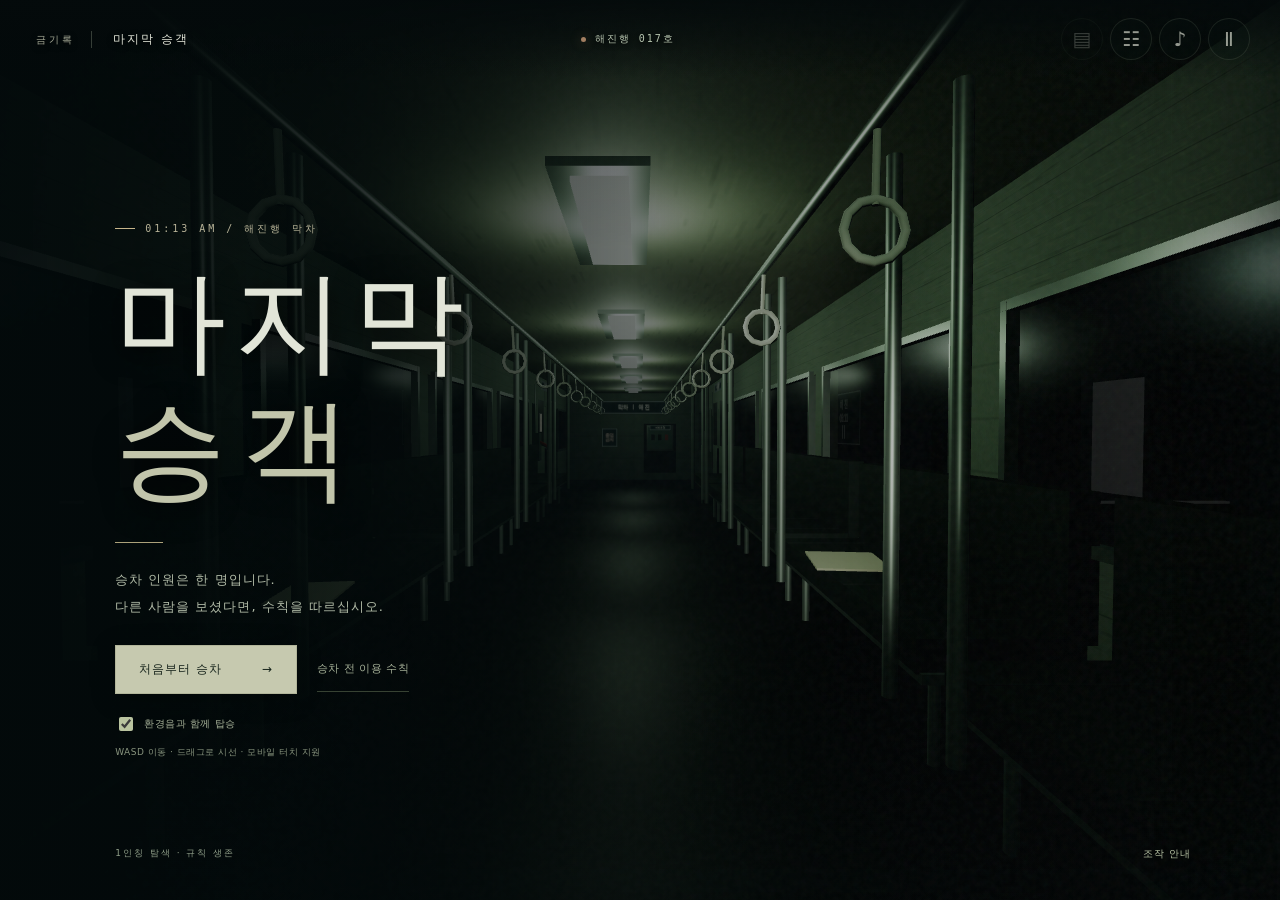
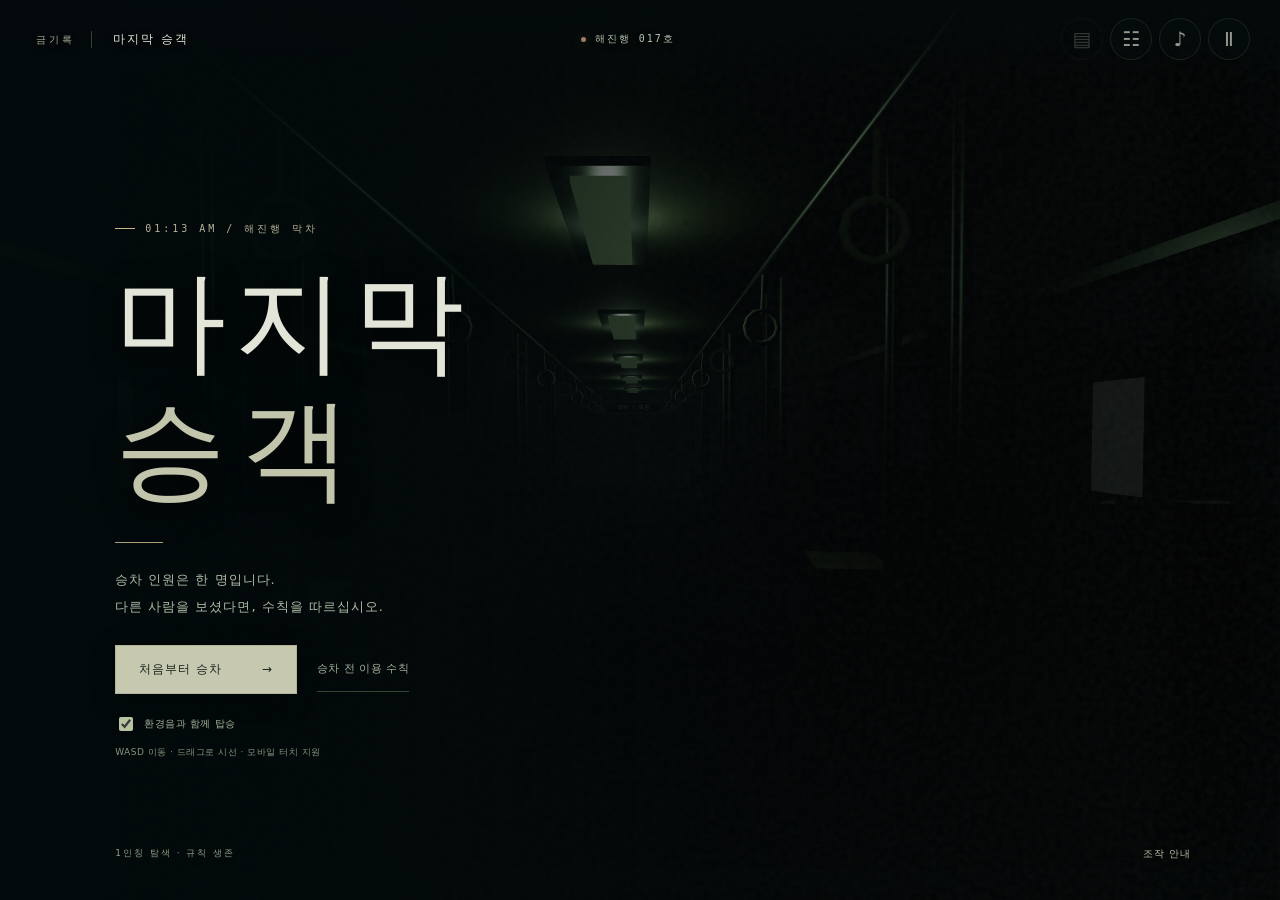
